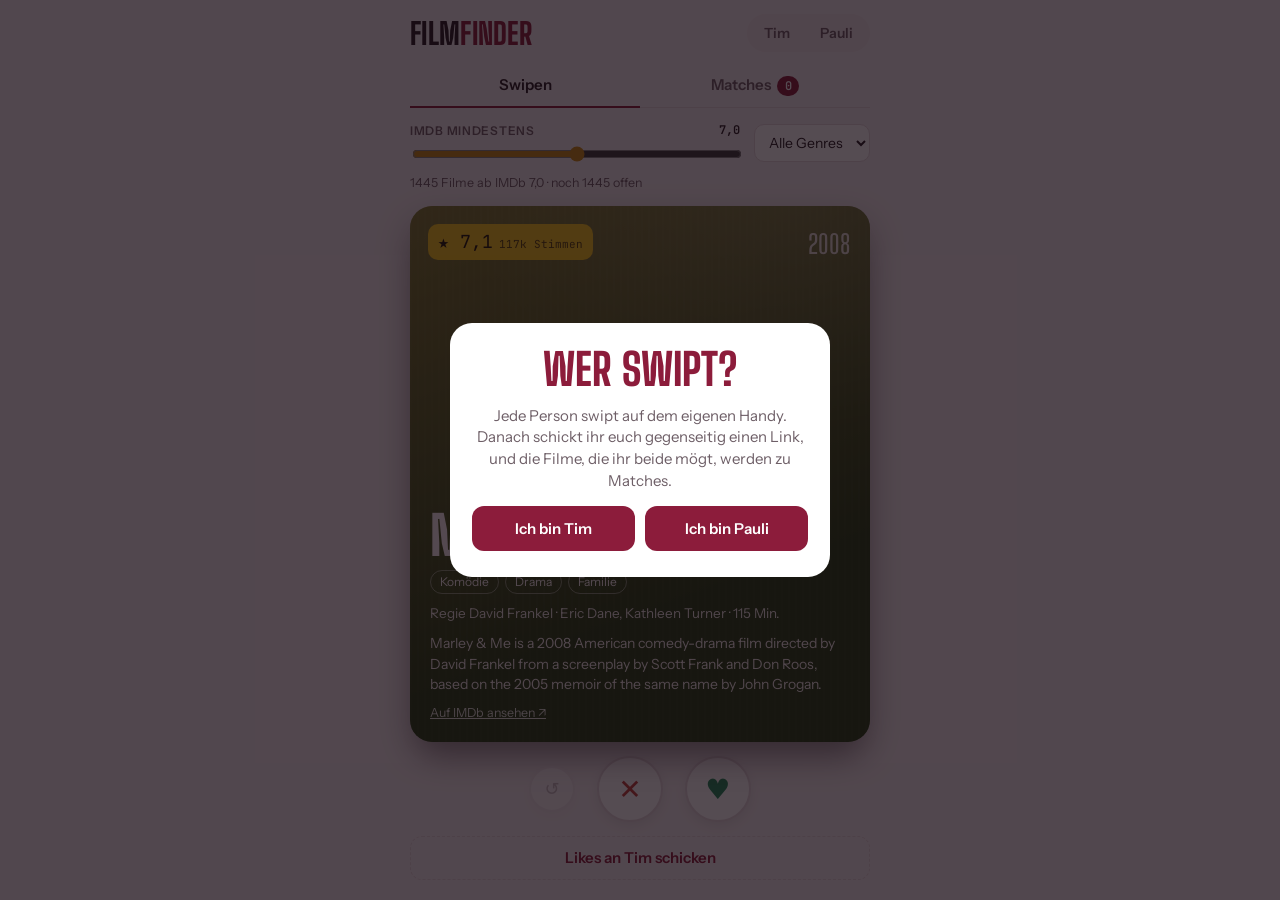
==== index.html @ 68af3832 "Filmfinder: Swipe-App mit IMDb-Filter und Match-Abgleich per Link Co-Authored-By: Claude Opus 5.5 (1" ====
<!doctype html>
<html lang="de">
<head>
<meta charset="utf-8">
<meta name="viewport" content="width=device-width, initial-scale=1, viewport-fit=cover">
<meta name="theme-color" content="#8c1c3b">
<title>Tim &amp; Paulis Filmfinder</title>
<link rel="preconnect" href="https://fonts.googleapis.com">
<link rel="preconnect" href="https://fonts.gstatic.com" crossorigin>
<link rel="stylesheet" href="https://fonts.googleapis.com/css2?family=Big+Shoulders+Display:wght@600;800&family=Instrument+Sans:wght@400;500;600&family=JetBrains+Mono:wght@500&display=swap">
<style>
/* Layout: one-column app shell, poster card stack centre stage, actions underneath, matches as a second view */
:root {
  --bg: #f3eef0;
  --surface: #ffffff;
  --ink: #241a20;
  --muted: #6e5f67;
  --line: #e2d7dc;
  --velvet: #8c1c3b;
  --gold: #c98a12;
  --like: #1f8a5b;
  --nope: #c2413a;
  --chip: #efe6ea;
  --display: "Big Shoulders Display", "Arial Narrow", Impact, sans-serif;
  --body: "Instrument Sans", system-ui, -apple-system, "Segoe UI", sans-serif;
  --mono: "JetBrains Mono", ui-monospace, Menlo, monospace;
}
@media (prefers-color-scheme: dark) {
  :root:not([data-theme="light"]) {
    --bg: #17111a; --surface: #221a25; --ink: #f2e9ee; --muted: #a8979f; --line: #3a2e3d;
    --velvet: #e0547a; --gold: #f2b94a; --like: #3fc58a; --nope: #f06a5f; --chip: #2e2431;
    color-scheme: dark;
  }
}
:root[data-theme="dark"] {
  --bg: #17111a; --surface: #221a25; --ink: #f2e9ee; --muted: #a8979f; --line: #3a2e3d;
  --velvet: #e0547a; --gold: #f2b94a; --like: #3fc58a; --nope: #f06a5f; --chip: #2e2431;
  color-scheme: dark;
}
html, body { height: 100%; }
body {
  background: var(--bg); color: var(--ink); font-family: var(--body); font-size: 15px; line-height: 1.45;
  padding-left: max(16px, env(safe-area-inset-left, 0px));
  padding-right: max(16px, env(safe-area-inset-right, 0px));
  overflow-x: hidden;
}
* { box-sizing: border-box; }
[hidden] { display: none !important; }
button { font: inherit; color: inherit; cursor: pointer; }
button:focus-visible, select:focus-visible, input:focus-visible, a:focus-visible { outline: 2px solid var(--velvet); outline-offset: 2px; }
.app { max-width: 460px; margin: 0 auto; min-height: 100%; display: flex; flex-direction: column; gap: 14px; padding-block: 14px 20px; }

header { display: flex; align-items: center; justify-content: space-between; gap: 12px; flex-wrap: wrap; }
.brand { font-family: var(--display); font-weight: 800; font-size: 30px; letter-spacing: .01em; line-height: 1; text-transform: uppercase; }
.brand span { color: var(--velvet); }
.who { display: flex; background: var(--chip); border-radius: 999px; padding: 3px; gap: 2px; }
.who button { border: 0; background: transparent; padding: 6px 14px; border-radius: 999px; font-weight: 600; font-size: 14px; color: var(--muted); }
.who button[aria-pressed="true"] { background: var(--surface); color: var(--ink); box-shadow: 0 1px 3px rgb(0 0 0 / .12); }

.tabs { display: grid; grid-template-columns: 1fr 1fr; border-bottom: 1px solid var(--line); }
.tabs button { border: 0; background: none; padding: 8px 0 10px; font-weight: 600; color: var(--muted); border-bottom: 2px solid transparent; margin-bottom: -1px; }
.tabs button[aria-selected="true"] { color: var(--ink); border-color: var(--velvet); }
.count { display: inline-block; min-width: 22px; padding: 0 6px; margin-left: 6px; border-radius: 999px; background: var(--velvet); color: #fff; font-size: 12px; font-family: var(--mono); line-height: 20px; }

.filters { display: grid; grid-template-columns: 1fr auto; gap: 10px 14px; align-items: center; }
.rating-ctl { display: flex; flex-direction: column; gap: 4px; min-width: 0; }
.rating-ctl label { display: flex; justify-content: space-between; font-size: 12px; text-transform: uppercase; letter-spacing: .06em; color: var(--muted); font-weight: 600; }
.rating-ctl output { font-family: var(--mono); color: var(--ink); text-transform: none; letter-spacing: 0; }
input[type="range"] { width: 100%; accent-color: var(--gold); }
select { background: var(--surface); border: 1px solid var(--line); border-radius: 10px; padding: 8px 10px; font: inherit; font-size: 14px; color: var(--ink); max-width: 150px; }
.pool { grid-column: 1 / -1; font-size: 12.5px; color: var(--muted); }

.stage { position: relative; flex: 1; min-height: 470px; }
.card {
  position: absolute; inset: 0; border-radius: 22px; overflow: hidden; color: #fbf4f7;
  display: flex; flex-direction: column; justify-content: flex-end; gap: 10px; padding: 22px 20px 20px;
  box-shadow: 0 14px 34px rgb(30 10 20 / .28); touch-action: none; user-select: none;
  transition: transform .32s cubic-bezier(.2,.8,.3,1), opacity .32s;
  background: var(--poster);
}
.card.back { transform: scale(.95) translateY(12px); filter: brightness(.8); }
.card.dragging { transition: none; }
.card .grain { position: absolute; inset: 0; pointer-events: none; opacity: .5;
  background: radial-gradient(120% 70% at 85% 0%, rgb(255 255 255 / .22), transparent 60%), repeating-linear-gradient(90deg, rgb(255 255 255 / .035) 0 2px, transparent 2px 7px); }
.card > * { position: relative; }
.rating { position: absolute; top: 18px; left: 18px; display: flex; align-items: baseline; gap: 6px; background: #f5c518; color: #1a1406; border-radius: 10px; padding: 5px 10px; font-family: var(--mono); font-size: 18px; }
.rating small { font-size: 11px; opacity: .75; }
.year { position: absolute; top: 20px; right: 20px; font-family: var(--display); font-size: 26px; font-weight: 600; opacity: .85; }
.card h2 { margin: 0; font-family: var(--display); font-weight: 800; font-size: clamp(38px, 11vw, 54px); line-height: .92; text-transform: uppercase; text-wrap: balance; overflow-wrap: anywhere; }
.meta { font-size: 13.5px; opacity: .92; }
.chips { display: flex; flex-wrap: wrap; gap: 6px; }
.chips span { border: 1px solid rgb(255 255 255 / .4); border-radius: 999px; padding: 2px 9px; font-size: 12px; }
.plot { font-size: 14px; line-height: 1.45; opacity: .95; max-height: 8.8em; overflow: auto; }
.plot em { opacity: .7; }
.imdb { font-size: 12.5px; color: #fff; opacity: .85; }
.partner { align-self: flex-start; background: rgb(255 255 255 / .16); border-radius: 999px; padding: 3px 10px; font-size: 12.5px; font-weight: 600; }
.stamp { position: absolute; top: 70px; padding: 4px 12px; border: 4px solid; border-radius: 10px; font-family: var(--display); font-weight: 800; font-size: 40px; letter-spacing: .04em; opacity: 0; text-transform: uppercase; }
.stamp.yes { left: 22px; color: #6ff0b2; transform: rotate(-14deg); }
.stamp.no { right: 22px; color: #ff8f86; transform: rotate(14deg); }

.empty { position: absolute; inset: 0; border: 2px dashed var(--line); border-radius: 22px; display: grid; place-content: center; text-align: center; gap: 8px; padding: 24px; color: var(--muted); }
.empty strong { font-family: var(--display); font-size: 30px; text-transform: uppercase; color: var(--ink); }

.actions { display: flex; justify-content: center; align-items: center; gap: 22px; }
.act { width: 66px; height: 66px; border-radius: 50%; border: 2px solid var(--line); background: var(--surface); display: grid; place-items: center; font-size: 28px; line-height: 1; box-shadow: 0 4px 12px rgb(0 0 0 / .08); transition: transform .12s; }
.act:active { transform: scale(.93); }
.act.no { color: var(--nope); }
.act.yes { color: var(--like); }
.act.undo { width: 46px; height: 46px; font-size: 18px; color: var(--muted); }
.act:disabled { opacity: .35; cursor: default; }
.hint { text-align: center; font-size: 12px; color: var(--muted); }

.matches { display: flex; flex-direction: column; gap: 10px; }
.match { display: grid; grid-template-columns: 54px 1fr; gap: 12px; align-items: center; background: var(--surface); border: 1px solid var(--line); border-radius: 14px; padding: 10px; }
.match .mini { width: 54px; height: 72px; border-radius: 8px; background: var(--poster); display: grid; place-items: end start; padding: 4px; color: #fff; font-family: var(--display); font-weight: 800; font-size: 13px; line-height: .95; text-transform: uppercase; overflow: hidden; }
.match div { min-width: 0; }
.match b { display: block; font-size: 15.5px; }
.match .sub { font-size: 13px; color: var(--muted); }
.match a { color: var(--velvet); font-size: 13px; font-weight: 600; }
.r { font-family: var(--mono); color: var(--gold); }
.note { font-size: 12.5px; color: var(--muted); background: var(--chip); border-radius: 12px; padding: 10px 12px; }
.linkbtn { border: 0; background: none; padding: 0; color: var(--velvet); font-weight: 600; text-decoration: underline; }

.overlay { position: fixed; inset: 0; background: rgb(20 8 16 / .72); display: grid; place-items: center; padding: 24px max(16px, env(safe-area-inset-right, 0px)) 24px max(16px, env(safe-area-inset-left, 0px)); z-index: 20; }
.sheet { background: var(--surface); color: var(--ink); border-radius: 22px; padding: 26px 22px; max-width: 380px; width: 100%; display: flex; flex-direction: column; gap: 14px; text-align: center; }
.sheet h3 { margin: 0; font-family: var(--display); font-weight: 800; font-size: 44px; line-height: .95; text-transform: uppercase; color: var(--velvet); }
.sheet p { margin: 0; color: var(--muted); }
.sheet .big { font-family: var(--display); font-weight: 800; font-size: 28px; text-transform: uppercase; color: var(--ink); line-height: 1; }
.pick { display: grid; grid-template-columns: 1fr 1fr; gap: 10px; }
.btn { border: 0; border-radius: 12px; padding: 12px 14px; font-weight: 600; background: var(--velvet); color: #fff; }
.btn.ghost { background: var(--chip); color: var(--ink); }
.toast { position: fixed; left: 50%; bottom: calc(18px + env(safe-area-inset-bottom, 0px)); transform: translateX(-50%); background: var(--ink); color: var(--bg); padding: 9px 14px; border-radius: 10px; font-size: 13.5px; z-index: 30; max-width: calc(100% - 32px); }
@media (prefers-reduced-motion: reduce) { .card { transition: none; } }

.view { display: flex; flex-direction: column; gap: 14px; flex: 1; }
.sendbar { border: 1px dashed var(--line); background: transparent; border-radius: 12px; padding: 10px; font-weight: 600; color: var(--velvet); }
.sync { background: var(--surface); border: 1px solid var(--line); border-radius: 16px; padding: 14px; display: flex; flex-direction: column; gap: 10px; }
.sync p { margin: 2px 0 0; font-size: 13.5px; color: var(--muted); }
.sync .small { font-size: 12.5px; margin: 0; }
textarea { width: 100%; font: 12px/1.4 var(--mono); background: var(--chip); color: var(--ink); border: 1px solid var(--line); border-radius: 10px; padding: 8px; resize: none; word-break: break-all; }
</style>
<style>body{margin:0} :root{padding-top:env(safe-area-inset-top,0px);padding-bottom:env(safe-area-inset-bottom,0px)}</style>
</head>
<body>
<div class="app">
  <header>
    <div class="brand">Film<span>finder</span></div>
    <div class="who" role="group" aria-label="Wer swipt auf diesem Handy?">
      <button id="who-Tim" aria-pressed="false">Tim</button>
      <button id="who-Pauli" aria-pressed="false">Pauli</button>
    </div>
  </header>

  <div class="tabs" role="tablist">
    <button id="tab-swipe" role="tab" aria-selected="true">Swipen</button>
    <button id="tab-matches" role="tab" aria-selected="false">Matches<span class="count" id="match-count">0</span></button>
  </div>

  <section id="view-swipe" class="view">
    <div class="filters">
      <div class="rating-ctl">
        <label for="min-rating">IMDb mindestens <output id="min-out">7,0</output></label>
        <input id="min-rating" type="range" min="5" max="9" step="0.5" value="7">
      </div>
      <select id="genre" aria-label="Genre"><option value="">Alle Genres</option></select>
      <div class="pool" id="pool"></div>
    </div>
    <div class="stage" id="stage"></div>
    <div class="actions">
      <button class="act undo" id="btn-undo" aria-label="Letzten Swipe zurücknehmen" title="Zurück">↺</button>
      <button class="act no" id="btn-no" aria-label="Nein">✕</button>
      <button class="act yes" id="btn-yes" aria-label="Ja, will ich sehen">♥</button>
    </div>
    <button class="sendbar" id="btn-send-top">Likes an <span class="o-name">Pauli</span> schicken</button>
  </section>

  <section id="view-matches" class="view" hidden>
    <div class="sync">
      <div class="sync-row">
        <div>
          <b>Abgleichen</b>
          <p id="sync-status">Noch nichts von Pauli bekommen.</p>
        </div>
      </div>
      <button class="btn" id="btn-send">Meine Likes an <span class="o-name">Pauli</span> schicken</button>
      <p class="small">Schick den Link per WhatsApp oder SMS. Wenn <span class="o-name">Pauli</span> ihn öffnet, erscheinen dort eure Matches. Danach schickt <span class="o-name">Pauli</span> dir den eigenen Link zurück.</p>
    </div>
    <div class="matches" id="match-list"></div>
  </section>
</div>

<div class="overlay" id="pick-overlay" hidden>
  <div class="sheet">
    <h3>Wer swipt?</h3>
    <p>Jede Person swipt auf dem eigenen Handy. Danach schickt ihr euch gegenseitig einen Link, und die Filme, die ihr beide mögt, werden zu Matches.</p>
    <div class="pick">
      <button class="btn" id="pick-Tim">Ich bin Tim</button>
      <button class="btn" id="pick-Pauli">Ich bin Pauli</button>
    </div>
  </div>
</div>

<div class="overlay" id="match-overlay" hidden>
  <div class="sheet">
    <h3 id="match-head">Match!</h3>
    <p id="match-lead">Ihr wollt beide sehen:</p>
    <div class="big" id="match-title"></div>
    <p id="match-sub"></p>
    <div class="pick">
      <button class="btn ghost" id="match-close">Weiter swipen</button>
      <button class="btn" id="match-show">Alle Matches</button>
    </div>
  </div>
</div>

<div class="overlay" id="share-overlay" hidden>
  <div class="sheet">
    <h3>Dein Link</h3>
    <p>Kopier den Link und schick ihn <span class="o-name">Pauli</span>.</p>
    <textarea id="share-text" rows="4" readonly></textarea>
    <div class="pick">
      <button class="btn ghost" id="share-close">Fertig</button>
      <button class="btn" id="share-copy">Kopieren</button>
    </div>
  </div>
</div>

<div class="toast" id="toast" hidden></div>

<script id="movie-data" type="application/json">[{"i":"tt0111161","t":"The Shawshank Redemption","y":1994,"r":9.3,"v":1689764,"g":["Krimi","Drama"],"d":"Frank Darabont","c":["Morgan Freeman","Jeffrey DeMunn"],"m":142,"p":"The Shawshank Redemption is a 1994 American drama film written and directed by Frank Darabont, based on the 1982 Stephen King novella Rita Hayworth and Shawshank Redemption."},{"i":"tt0468569","t":"The Dark Knight","y":2008,"r":9.0,"v":1676169,"g":["Action","Krimi","Drama","Thriller"],"d":"Christopher Nolan","c":["Christian Bale","Heath Ledger"],"m":152,"p":"When the menace known as the Joker wreaks havoc and chaos on the people of Gotham, the Dark Knight must come to terms with one of the greatest psychological tests of his ability to fight injustice."},{"i":"tt1375666","t":"Inception","y":2010,"r":8.8,"v":1468200,"g":["Action","Abenteuer","Sci-Fi","Thriller"],"d":"Christopher Nolan","c":["Leonardo DiCaprio","Tom Hardy"],"m":148,"p":"A thief, who steals corporate secrets through use of dream-sharing technology, is given the inverse task of planting an idea into the mind of a CEO."},{"i":"tt0137523","t":"Fight Club","y":1999,"r":8.8,"v":1347461,"g":["Drama"],"d":"David Fincher","c":["Brad Pitt","Meat Loaf"],"m":151,"p":"Fight Club is a 1999 American film directed by David Fincher and starring Brad Pitt, Edward Norton, and Helena Bonham Carter. It is based on the 1996 novel of the same name by Chuck Palahniuk."},{"i":"tt0110912","t":"Pulp Fiction","y":1994,"r":8.9,"v":1324680,"g":["Krimi","Drama"],"d":"Quentin Tarantino","c":["Bruce Willis","Eric Stoltz"],"m":178,"p":"Pulp Fiction is a 1994 American crime film written and directed by Quentin Tarantino, who conceived it with Roger Avary. Starring John Travolta, Samuel L."},{"i":"tt0109830","t":"Forrest Gump","y":1994,"r":8.8,"v":1251222,"g":["Komödie","Drama"],"d":"Robert Zemeckis","c":["Tom Hanks","Siobhan Fallon Hogan"],"m":142,"p":"Forrest Gump is a 1994 American epic comedy-drama film directed by Robert Zemeckis and written by Eric Roth. It is based on the 1986 novel of the same name by Winston Groom and stars Tom Hanks, Robin Wright, Gary Sinise, Mykelti Williamson and Sally Field."},{"i":"tt0120737","t":"The Lord of the Rings: The Fellowship of the Ring","y":2001,"r":8.8,"v":1238746,"g":["Action","Abenteuer","Drama","Fantasy"],"d":"Peter Jackson","c":["Christopher Lee","Orlando Bloom"],"m":171,"p":"The Lord of the Rings: The Fellowship of the Ring is a 2001 epic fantasy adventure film directed by Peter Jackson from a screenplay by Fran Walsh, Philippa Boyens, and Jackson, based on 1954's The Fellowship of the Ring, the first volume of the novel The Lord of the Rings by J."},{"i":"tt0133093","t":"The Matrix","y":1999,"r":8.7,"v":1217752,"g":["Action","Sci-Fi"],"d":"Lana Wachowski","c":["Keanu Reeves","Marcus Chong"],"m":136,"p":"The Matrix is a 1999 science fiction action film written and directed by the Wachowskis. It is the first installment in the Matrix film series, starring Keanu Reeves, Laurence Fishburne, Carrie-Anne Moss, Hugo Weaving, and Joe Pantoliano, and depicts a dystopian future in which humanity is unknowingly trapped inside the Matrix,…"},{"i":"tt0167260","t":"The Lord of the Rings: The Return of the King","y":2003,"r":8.9,"v":1215718,"g":["Action","Abenteuer","Drama","Fantasy"],"d":"Peter Jackson","c":["Orlando Bloom","Billy Boyd"],"m":192,"p":"The Lord of the Rings: The Return of the King is a 2003 epic fantasy adventure film directed by Peter Jackson from a screenplay by Fran Walsh, Philippa Boyens, and Jackson."},{"i":"tt0068646","t":"The Godfather","y":1972,"r":9.2,"v":1155770,"g":["Krimi","Drama"],"d":"Francis Ford Coppola","c":["Al Pacino","Marlon Brando"],"m":175,"p":"The Godfather is a 1972 American crime film directed by Francis Ford Coppola, who co-wrote the screenplay with Mario Puzo, based on Puzo's best-selling 1969 novel of the same title."},{"i":"tt1345836","t":"The Dark Knight Rises","y":2012,"r":8.5,"v":1144337,"g":["Action","Thriller"],"d":"Christopher Nolan","c":["Tom Hardy","Christian Bale"],"m":164,"p":"Eight years after the Joker's reign of anarchy, the Dark Knight, with the help of the enigmatic Selina, is forced from his imposed exile to save Gotham City, now on the edge of total annihilation, from the brutal guerrilla terrorist Bane."},{"i":"tt0167261","t":"The Lord of the Rings: The Two Towers","y":2002,"r":8.7,"v":1100446,"g":["Action","Abenteuer","Drama","Fantasy"],"d":"Peter Jackson","c":["Christopher Lee","Orlando Bloom"],"m":172,"p":"The Lord of the Rings: The Two Towers is a 2002 epic fantasy adventure film directed by Peter Jackson from a screenplay by Fran Walsh, Philippa Boyens, Stephen Sinclair, and Jackson, based on 1954's The Two Towers, the second volume of the novel The Lord of the Rings by J."},{"i":"tt0114369","t":"Se7en","y":1995,"r":8.6,"v":1023511,"g":["Krimi","Drama","Mystery","Thriller"],"d":"David Fincher","c":["Morgan Freeman","Brad Pitt"],"m":127,"p":""},{"i":"tt0848228","t":"The Avengers","y":2012,"r":8.1,"v":995415,"g":["Action","Abenteuer","Sci-Fi"],"d":"Joss Whedon","c":["Chris Hemsworth","Robert Downey Jr."],"m":173,"p":"Earth's mightiest heroes must come together and learn to fight as a team if they are to stop the mischievous Loki and his alien army from enslaving humanity."},{"i":"tt0172495","t":"Gladiator","y":2000,"r":8.5,"v":982637,"g":["Action","Drama","Romanze"],"d":"Ridley Scott","c":["Djimon Hounsou","Connie Nielsen"],"m":171,"p":"Gladiator is a 2000 epic historical drama film directed by Ridley Scott and written by David Franzoni, John Logan, and William Nicholson. The film was co-produced and released by DreamWorks Pictures and Universal Pictures."},{"i":"tt0372784","t":"Batman Begins","y":2005,"r":8.3,"v":980946,"g":["Action","Abenteuer"],"d":"Christopher Nolan","c":["Christian Bale","Liam Neeson"],"m":128,"p":"Batman Begins is a 2005 superhero film directed by Christopher Nolan and written by Nolan and David S. Goyer."},{"i":"tt1853728","t":"Django Unchained","y":2012,"r":8.5,"v":955174,"g":["Drama","Western"],"d":"Quentin Tarantino","c":["Leonardo DiCaprio","Christoph Waltz"],"m":165,"p":"With the help of a German bounty hunter , a freed slave sets out to rescue his wife from a brutal Mississippi plantation owner."},{"i":"tt0816692","t":"Interstellar","y":2014,"r":8.6,"v":928227,"g":["Abenteuer","Drama","Sci-Fi"],"d":"Christopher Nolan","c":["Matthew McConaughey","Anne Hathaway"],"m":169,"p":"A team of explorers travel through a wormhole in space in an attempt to ensure humanity's survival."},{"i":"tt0076759","t":"Star Wars: Episode IV - A New Hope","y":1977,"r":8.7,"v":911097,"g":["Action","Abenteuer","Fantasy","Sci-Fi"],"d":"George Lucas","c":["Harrison Ford","Peter Cushing"],"m":125,"p":""},{"i":"tt0102926","t":"The Silence of the Lambs","y":1991,"r":8.6,"v":887467,"g":["Krimi","Drama","Horror","Thriller"],"d":"Jonathan Demme","c":["Anthony Hopkins","Scott Glenn"],"m":138,"p":"The Silence of the Lambs is a 1991 American psychological horror film directed by Jonathan Demme and written by Ted Tally, adapted from Thomas Harris's 1988 novel."},{"i":"tt0499549","t":"Avatar","y":2009,"r":7.9,"v":886204,"g":["Action","Abenteuer","Fantasy","Sci-Fi"],"d":"James Cameron","c":["CCH Pounder","Joel David Moore"],"m":178,"p":"A paraplegic marine dispatched to the moon Pandora on a unique mission becomes torn between following his orders and protecting the world he feels is his home."},{"i":"tt0361748","t":"Inglourious Basterds","y":2009,"r":8.3,"v":885175,"g":["Abenteuer","Drama","Krieg"],"d":"Quentin Tarantino","c":["Michael Fassbender","Brad Pitt"],"m":153,"p":"In Nazi-occupied France during World War II, a plan to assassinate Nazi leaders by a group of Jewish U.S. soldiers coincides with a theatre owner's vengeful plans for the same."},{"i":"tt0120815","t":"Saving Private Ryan","y":1998,"r":8.6,"v":881236,"g":["Action","Drama","Krieg"],"d":"Steven Spielberg","c":["Tom Hanks","Vin Diesel"],"m":169,"p":"Saving Private Ryan is a 1998 American epic war film directed by Steven Spielberg and written by Robert Rodat. Set in 1944 in France during World War II, it follows a group of soldiers, led by Captain John Miller, on their mission to extricate Private James Ryan from the war after his three brothers are killed in battle."},{"i":"tt0407887","t":"The Departed","y":2006,"r":8.5,"v":873649,"g":["Krimi","Drama","Thriller"],"d":"Martin Scorsese","c":["Leonardo DiCaprio","Matt Damon"],"m":151,"p":"An undercover cop and a mole in the police attempt to identify each other while infiltrating an Irish gang in South Boston."},{"i":"tt0108052","t":"Schindler's List","y":1993,"r":8.9,"v":865020,"g":["Biografie","Drama","Historie"],"d":"Steven Spielberg","c":["Liam Neeson","Embeth Davidtz"],"m":185,"p":"Schindler's List is a 1993 American epic historical drama film directed and produced by Steven Spielberg and written by Steven Zaillian. It is based on the 1982 novel Schindler's Ark by Australian novelist Thomas Keneally."},{"i":"tt0209144","t":"Memento","y":2000,"r":8.5,"v":845580,"g":["Mystery","Thriller"],"d":"Christopher Nolan","c":["Callum Rennie","Thomas Lennon"],"m":113,"p":"Memento is a 2000 American neo-noir psychological thriller film written and directed by Christopher Nolan, based on the short story \"Memento Mori\" by his brother Jonathan Nolan, which was later published in 2001."},{"i":"tt0482571","t":"The Prestige","y":2006,"r":8.5,"v":844052,"g":["Drama","Mystery","Sci-Fi","Thriller"],"d":"Christopher Nolan","c":["Christian Bale","Hugh Jackman"],"m":130,"p":"Two stage magicians engage in competitive one-upmanship in an attempt to create the ultimate stage illusion."},{"i":"tt0080684","t":"Star Wars: Episode V - The Empire Strikes Back","y":1980,"r":8.8,"v":837759,"g":["Action","Abenteuer","Fantasy","Sci-Fi"],"d":"Irvin Kershner","c":["Harrison Ford","Kenny Baker"],"m":127,"p":""},{"i":"tt0169547","t":"American Beauty","y":1999,"r":8.4,"v":822500,"g":["Drama"],"d":"Sam Mendes","c":["Kevin Spacey","Peter Gallagher"],"m":122,"p":"American Beauty is a 1999 American black comedy-drama film written by Alan Ball and directed by Sam Mendes in his directorial debut. Kevin Spacey stars as Lester Burnham, an advertising executive who has a midlife crisis when he becomes infatuated with his teenage daughter's best friend, played by Mena Suvari."},{"i":"tt0325980","t":"Pirates of the Caribbean: The Curse of the Black Pearl","y":2003,"r":8.1,"v":809474,"g":["Action","Abenteuer","Fantasy"],"d":"Gore Verbinski","c":["Johnny Depp","Orlando Bloom"],"m":143,"p":"Pirates of the Caribbean: The Curse of the Black Pearl is a 2003 American supernatural swashbuckler film directed by Gore Verbinski and the first film in the Pirates of the Caribbean film series."},{"i":"tt0120338","t":"Titanic","y":1997,"r":7.7,"v":793059,"g":["Drama","Romanze"],"d":"James Cameron","c":["Leonardo DiCaprio","Kate Winslet"],"m":194,"p":"Titanic is a 1997 American epic romance and disaster film directed, written, produced, and co-edited by James Cameron. Incorporating both historical and fictionalized aspects, it is based on accounts of the sinking of the RMS Titanic and stars Kate Winslet and Leonardo DiCaprio as members of different social classes who fall in…"},{"i":"tt0434409","t":"V for Vendetta","y":2005,"r":8.2,"v":791783,"g":["Action","Drama","Thriller"],"d":"James McTeigue","c":["Natalie Portman","Eddie Marsan"],"m":132,"p":"V for Vendetta is a 2005 dystopian political action film directed by James McTeigue from a screenplay by the Wachowskis. It is based on the 1988 DC Vertigo Comics limited series of the same title by Alan Moore, David Lloyd, and Tony Weare."},{"i":"tt0071562","t":"The Godfather: Part II","y":1974,"r":9.0,"v":790926,"g":["Krimi","Drama"],"d":"Francis Ford Coppola","c":["Robert De Niro","Al Pacino"],"m":220,"p":"The Godfather Part II is a 1974 American epic crime film produced and directed by Francis Ford Coppola. The film is partially based on the 1969 novel The Godfather by Mario Puzo, who co-wrote the screenplay with Coppola, and it is both a sequel and a prequel to the 1972 film The Godfather, presenting parallel dramas: one picks…"},{"i":"tt1130884","t":"Shutter Island","y":2010,"r":8.1,"v":786092,"g":["Mystery","Thriller"],"d":"Martin Scorsese","c":["Leonardo DiCaprio","Joseph Sikora"],"m":138,"p":"In 1954, a U.S. marshal investigates the disappearance of a murderess who escaped from a hospital for the criminally insane."},{"i":"tt0120689","t":"The Green Mile","y":1999,"r":8.5,"v":782610,"g":["Krimi","Drama","Fantasy","Mystery"],"d":"Frank Darabont","c":["Tom Hanks","Jeffrey DeMunn"],"m":189,"p":"The Green Mile is a 1999 American fantasy drama film written and directed by Frank Darabont and based on Stephen King's 1996 novel of the same name."},{"i":"tt0120586","t":"American History X","y":1998,"r":8.6,"v":782437,"g":["Krimi","Drama"],"d":"Tony Kaye","c":["Ethan Suplee","Beverly D'Angelo"],"m":101,"p":"American History X is a 1998 American crime drama film directed by Tony Kaye and written by David McKenna. The film stars Edward Norton and Edward Furlong as two brothers from Los Angeles who are involved in the white power skinhead and neo-Nazi movements."},{"i":"tt0993846","t":"The Wolf of Wall Street","y":2013,"r":8.2,"v":780588,"g":["Biografie","Komödie","Krimi","Drama"],"d":"Martin Scorsese","c":["Leonardo DiCaprio","Matthew McConaughey"],"m":240,"p":"Based on the true story of Jordan Belfort, from his rise to a wealthy stock-broker living the high life to his fall involving crime, corruption and the federal government."},{"i":"tt0103064","t":"Terminator 2: Judgment Day","y":1991,"r":8.5,"v":744891,"g":["Action","Sci-Fi"],"d":"James Cameron","c":["Joe Morton","Jenette Goldstein"],"m":153,"p":"Terminator 2: Judgment Day is a 1991 American science-fiction action film directed by James Cameron, who co-wrote the script with William Wisher."},{"i":"tt0114814","t":"The Usual Suspects","y":1995,"r":8.6,"v":740918,"g":["Krimi","Drama","Mystery","Thriller"],"d":"Bryan Singer","c":["Kevin Spacey","Chazz Palminteri"],"m":106,"p":"The Usual Suspects is a 1995 neo-noir mystery film directed by Bryan Singer and written by Christopher McQuarrie. It stars Stephen Baldwin, Gabriel Byrne, Benicio del Toro, Kevin Pollak, Chazz Palminteri, Pete Postlethwaite, and Kevin Spacey."},{"i":"tt0112573","t":"Braveheart","y":1995,"r":8.4,"v":736638,"g":["Biografie","Drama","Historie","Krieg"],"d":"Mel Gibson","c":["Mhairi Calvey","Patrick McGoohan"],"m":178,"p":"Braveheart is a 1995 American epic historical drama film directed by, produced by, and starring Mel Gibson. Gibson portrays Sir William Wallace, a late-13th century Scottish warrior who led the Scots in the First War of Scottish Independence against King Edward I of England."},{"i":"tt0266697","t":"Kill Bill: Vol. 1","y":2003,"r":8.1,"v":735784,"g":["Action"],"d":"Quentin Tarantino","c":["David Carradine","Vivica A. Fox"],"m":111,"p":""},{"i":"tt0088763","t":"Back to the Future","y":1985,"r":8.5,"v":732212,"g":["Abenteuer","Komödie","Sci-Fi"],"d":"Robert Zemeckis","c":["Lea Thompson","Thomas F. Wilson"],"m":116,"p":"Back to the Future is a 1985 American science fiction film directed by Robert Zemeckis and written by Zemeckis, and Bob Gale. It stars Michael J."},{"i":"tt0099685","t":"Goodfellas","y":1990,"r":8.7,"v":728685,"g":["Biografie","Krimi","Drama"],"d":"Martin Scorsese","c":["Robert De Niro","Mike Starr"],"m":146,"p":"Goodfellas is a 1990 American biographical crime film directed by Martin Scorsese, written by Nicholas Pileggi and Scorsese, and produced by Irwin Winkler."},{"i":"tt0910970","t":"WALL·E","y":2008,"r":8.4,"v":718837,"g":["Abenteuer","Animation","Familie","Sci-Fi"],"d":"Andrew Stanton","c":["John Ratzenberger","Fred Willard"],"m":98,"p":"In the distant future, a small waste-collecting robot inadvertently embarks on a space journey that will ultimately decide the fate of mankind."},{"i":"tt0167404","t":"The Sixth Sense","y":1999,"r":8.1,"v":704766,"g":["Drama","Mystery","Thriller"],"d":"M. Night Shyamalan","c":["Bruce Willis","Haley Joel Osment"],"m":107,"p":"The Sixth Sense is a 1999 American psychological thriller film written and directed by M. Night Shyamalan."},{"i":"tt1392170","t":"The Hunger Games","y":2012,"r":7.3,"v":701607,"g":["Abenteuer","Drama","Sci-Fi","Thriller"],"d":"Gary Ross","c":["Jennifer Lawrence","Josh Hutcherson"],"m":142,"p":"Katniss Everdeen voluntarily takes her younger sister's place in the Hunger Games: a televised competition in which two teenagers from each of the twelve Districts of Panem are chosen at random to fight to the death."},{"i":"tt0371746","t":"Iron Man","y":2008,"r":7.9,"v":696338,"g":["Action","Abenteuer","Sci-Fi"],"d":"Jon Favreau","c":["Robert Downey Jr.","Jeff Bridges"],"m":126,"p":"After being held captive in an Afghan cave, billionaire engineer Tony Stark creates a unique weaponized suit of armor to fight evil."},{"i":"tt0266543","t":"Finding Nemo","y":2003,"r":8.2,"v":692482,"g":["Abenteuer","Animation","Komödie","Familie"],"d":"Andrew Stanton","c":["Alexander Gould","Stephen Root"],"m":100,"p":"Finding Nemo is a 2003 American computer-animated comedy-drama adventure film produced by Pixar Animation Studios for Walt Disney Pictures. Directed by Andrew Stanton with co-direction by Lee Unkrich, the screenplay was written by Stanton, Bob Peterson, and David Reynolds from a story by Stanton."},{"i":"tt2015381","t":"Guardians of the Galaxy","y":2014,"r":8.1,"v":682155,"g":["Action","Abenteuer","Sci-Fi"],"d":"James Gunn","c":["Bradley Cooper","Vin Diesel"],"m":121,"p":"A group of intergalactic criminals are forced to work together to stop a fanatical warrior from taking control of the universe."},{"i":"tt0086190","t":"Star Wars: Episode VI - Return of the Jedi","y":1983,"r":8.4,"v":681857,"g":["Action","Abenteuer","Fantasy","Sci-Fi"],"d":"Richard Marquand","c":["Harrison Ford","Ian McDiarmid"],"m":134,"p":""},{"i":"tt0073486","t":"One Flew Over the Cuckoo's Nest","y":1975,"r":8.7,"v":680041,"g":["Drama"],"d":"Milos Forman","c":["Scatman Crothers","Michael Berryman"],"m":133,"p":"One Flew Over the Cuckoo's Nest is a 1975 American psychological drama film directed by Miloš Forman, based on the 1962 novel of the same name by Ken Kesey."},{"i":"tt0120382","t":"The Truman Show","y":1998,"r":8.1,"v":667983,"g":["Komödie","Drama","Sci-Fi"],"d":"Peter Weir","c":["Natascha McElhone","Noah Emmerich"],"m":103,"p":"The Truman Show is a 1998 American satirical science fiction psychological comedy-drama film directed by Peter Weir, produced by Scott Rudin, Andrew Niccol, Edward S."},{"i":"tt0338013","t":"Eternal Sunshine of the Spotless Mind","y":2004,"r":8.3,"v":666937,"g":["Drama","Fantasy","Romanze","Sci-Fi"],"d":"Michel Gondry","c":["Kate Winslet","Kirsten Dunst"],"m":108,"p":"Eternal Sunshine of the Spotless Mind is a 2004 American science fiction romantic drama film written by Charlie Kaufman, directed by Michel Gondry, and starring Jim Carrey and Kate Winslet."},{"i":"tt1049413","t":"Up","y":2009,"r":8.3,"v":665575,"g":["Abenteuer","Animation","Komödie","Familie"],"d":"Pete Docter","c":["John Ratzenberger","Delroy Lindo"],"m":96,"p":"Seventy-eight year old Carl Fredricksen travels to Paradise Falls in his home equipped with balloons, inadvertently taking a young stowaway."},{"i":"tt0105236","t":"Reservoir Dogs","y":1992,"r":8.4,"v":664719,"g":["Krimi","Drama","Thriller"],"d":"Quentin Tarantino","c":["Quentin Tarantino","Steve Buscemi"],"m":99,"p":"Reservoir Dogs is a 1992 American neo-noir crime film written and directed by Quentin Tarantino in his feature-length debut. It stars Harvey Keitel, Tim Roth, Chris Penn, Steve Buscemi, Lawrence Tierney, Michael Madsen, Tarantino, and Edward Bunker as diamond thieves whose heist of a jewelry store goes terribly wrong."},{"i":"tt0082971","t":"Raiders of the Lost Ark","y":1981,"r":8.5,"v":661017,"g":["Action","Abenteuer"],"d":"Steven Spielberg","c":["Harrison Ford","Karen Allen"],"m":115,"p":"Raiders of the Lost Ark is a 1981 American action-adventure film directed by Steven Spielberg and written by Lawrence Kasdan, based on a story by George Lucas and Philip Kaufman."},{"i":"tt0401792","t":"Sin City","y":2005,"r":8.1,"v":656640,"g":["Krimi","Thriller"],"d":"Frank Miller","c":["Rosario Dawson","Powers Boothe"],"m":147,"p":"Sin City is a 2005 American neo-noir crime anthology film produced and directed by Robert Rodriguez and Frank Miller. It is based on Miller's graphic novel of the same name."},{"i":"tt0110357","t":"The Lion King","y":1994,"r":8.5,"v":644348,"g":["Abenteuer","Animation","Drama","Familie","Musical"],"d":"Roger Allers","c":["Matthew Broderick","Nathan Lane"],"m":73,"p":"The Lion King is a 1994 American animated musical drama film produced by Walt Disney Feature Animation and released by Walt Disney Pictures."},{"i":"tt1010048","t":"Slumdog Millionaire","y":2008,"r":8.0,"v":641997,"g":["Drama","Romanze"],"d":"Danny Boyle","c":["Anil Kapoor","Saurabh Shukla"],"m":120,"p":"A Mumbai teen reflects on his upbringing in the slums when he is accused of cheating on the Indian Version of \"Who Wants to be a Millionaire?\""},{"i":"tt0903624","t":"The Hobbit: An Unexpected Journey","y":2012,"r":7.9,"v":637246,"g":["Abenteuer","Fantasy"],"d":"Peter Jackson","c":["Aidan Turner","Adam Brown"],"m":182,"p":"A reluctant hobbit, Bilbo Baggins, sets out to the Lonely Mountain with a spirited group of dwarves to reclaim their mountain home - and the gold within it - from the dragon Smaug."},{"i":"tt0114709","t":"Toy Story","y":1995,"r":8.3,"v":623757,"g":["Abenteuer","Animation","Komödie","Familie","Fantasy"],"d":"John Lasseter","c":["Tom Hanks","John Ratzenberger"],"m":74,"p":"Toy Story is a 1995 American computer-animated comedy film directed by John Lasseter, produced by Pixar Animation Studios and released by Walt Disney Pictures."},{"i":"tt0107290","t":"Jurassic Park","y":1993,"r":8.1,"v":613473,"g":["Abenteuer","Sci-Fi","Thriller"],"d":"Steven Spielberg","c":["Wayne Knight","Ariana Richards"],"m":127,"p":"Jurassic Park is a 1993 American science fiction action film directed by Steven Spielberg, produced by Kathleen Kennedy and Gerald R. Molen, and starring Sam Neill, Laura Dern, Jeff Goldblum, and Richard Attenborough."},{"i":"tt0477348","t":"No Country for Old Men","y":2007,"r":8.1,"v":612060,"g":["Krimi","Drama","Thriller"],"d":"Ethan Coen","c":["Kelly Macdonald","Stephen Root"],"m":122,"p":"Violence and mayhem ensue after a hunter stumbles upon a drug deal gone wrong and more than two million dollars in cash near the Rio Grande."},{"i":"tt0268978","t":"A Beautiful Mind","y":2001,"r":8.2,"v":610568,"g":["Biografie","Drama"],"d":"Ron Howard","c":["Adam Goldberg","Austin Pendleton"],"m":135,"p":"A Beautiful Mind is a 2001 American biographical drama film directed by Ron Howard. Written by Akiva Goldsman, its screenplay was inspired by Sylvia Nasar's 1998 biography of the mathematician John Nash, a Nobel Laureate in Economics."},{"i":"tt0081505","t":"The Shining","y":1980,"r":8.4,"v":610333,"g":["Drama","Horror"],"d":"Stanley Kubrick","c":["Scatman Crothers","Shelley Duvall"],"m":146,"p":"The Shining is a 1980 psychological horror film produced and directed by Stanley Kubrick and co-written with novelist Diane Johnson. The film is based on Stephen King's 1977 novel of the same name and stars Jack Nicholson, Shelley Duvall, Scatman Crothers, and Danny Lloyd."},{"i":"tt0416449","t":"300","y":2006,"r":7.7,"v":607235,"g":["Action","Drama","Fantasy","Krieg"],"d":"Zack Snyder","c":["Gerard Butler","Michael Fassbender"],"m":117,"p":"King Leonidas of Sparta and a force of 300 men fight the Persians at Thermopylae in 480 B.C."},{"i":"tt0119217","t":"Good Will Hunting","y":1997,"r":8.3,"v":604904,"g":["Drama"],"d":"Gus Van Sant","c":["Robin Williams","Matt Damon"],"m":126,"p":"Good Will Hunting is a 1997 American psychological drama film directed by Gus Van Sant, and written by Ben Affleck and Matt Damon. It stars Robin Williams, Damon, Affleck, Stellan Skarsgård and Minnie Driver."},{"i":"tt0208092","t":"Snatch","y":2000,"r":8.3,"v":600996,"g":["Komödie","Krimi"],"d":"Guy Ritchie","c":["Jason Statham","Brad Pitt"],"m":104,"p":"Snatch is a 2000 British-American crime comedy film written and directed by Guy Ritchie, featuring an ensemble cast. Set in the London criminal underworld, the film contains two intertwined plots: one dealing with the search for a stolen diamond, the other with a small-time boxing promoter who finds himself under the thumb of a…"},{"i":"tt0088247","t":"The Terminator","y":1984,"r":8.1,"v":600266,"g":["Action","Sci-Fi"],"d":"James Cameron","c":["Michael Biehn","Brian Thompson"],"m":107,"p":"The Terminator is a 1984 American science fiction action film directed by James Cameron. It stars Arnold Schwarzenegger as the Terminator, a cyborg assassin sent back in time from 2029 to 1984 to kill Sarah Connor, whose unborn son will one day save mankind from extinction by Skynet, a hostile artificial intelligence in a…"},{"i":"tt0095016","t":"Die Hard","y":1988,"r":8.2,"v":592582,"g":["Action","Thriller"],"d":"John McTiernan","c":["Alan Rickman","Bruce Willis"],"m":131,"p":"Die Hard is a 1988 American action film directed by John McTiernan and written by Jeb Stuart and Steven E. de Souza, based on the 1979 novel Nothing Lasts Forever by Roderick Thorp."},{"i":"tt0198781","t":"Monsters, Inc.","y":2001,"r":8.1,"v":585659,"g":["Abenteuer","Animation","Komödie","Familie","Fantasy"],"d":"Pete Docter","c":["Steve Buscemi","John Ratzenberger"],"m":92,"p":"Monsters, Inc. is a 2001 American computer-animated comedy film produced by Pixar Animation Studios for Walt Disney Pictures. Featuring the voices of John Goodman, Billy Crystal, Steve Buscemi, James Coburn, Mary Gibbs and Jennifer Tilly, the film was directed by Pete Docter from a screenplay by Andrew Stanton and Daniel Gerson."},{"i":"tt1119646","t":"The Hangover","y":2009,"r":7.8,"v":583341,"g":["Komödie"],"d":"Todd Phillips","c":["Bradley Cooper","Rob Riggle"],"m":108,"p":"Three buddies wake up from a bachelor party in Las Vegas, with no memory of the previous night and the bachelor missing. They make their way around the city in order to find their friend before his wedding."},{"i":"tt1454468","t":"Gravity","y":2013,"r":7.8,"v":582917,"g":["Abenteuer","Drama","Sci-Fi","Thriller"],"d":"Alfonso Cuarón","c":["Phaldut Sharma","Basher Savage"],"m":91,"p":"Two astronauts work together to survive after an accident which leaves them alone in space."},{"i":"tt0246578","t":"Donnie Darko","y":2001,"r":8.1,"v":580999,"g":["Drama","Sci-Fi","Thriller"],"d":"Richard Kelly","c":["Jake Gyllenhaal","Mary McDonnell"],"m":133,"p":"Donnie Darko is a 2001 American science fiction psychological thriller film written and directed by Richard Kelly and produced by Flower Films."},{"i":"tt0180093","t":"Requiem for a Dream","y":2000,"r":8.4,"v":573541,"g":["Drama"],"d":"Darren Aronofsky","c":["Ellen Burstyn","Mark Margolis"],"m":102,"p":"Requiem for a Dream is a 2000 American psychological drama film directed by Darren Aronofsky and starring Ellen Burstyn, Jared Leto, Jennifer Connelly, Christopher McDonald, and Marlon Wayans."},{"i":"tt2267998","t":"Gone Girl","y":2014,"r":8.1,"v":569841,"g":["Krimi","Drama","Mystery","Thriller"],"d":"David Fincher","c":["Patrick Fugit","Sela Ward"],"m":149,"p":"With his wife's disappearance having become the focus of an intense media circus, a man sees the spotlight turned on him when it's suspected that he may not be innocent."},{"i":"tt0078748","t":"Alien","y":1979,"r":8.5,"v":563827,"g":["Horror","Sci-Fi"],"d":"Ridley Scott","c":["Tom Skerritt","Yaphet Kotto"],"m":116,"p":"Alien is a 1979 science fiction horror film directed by Ridley Scott and written by Dan O'Bannon. Based on a story by O'Bannon and Ronald Shusett, it follows the crew of the commercial space tug Nostromo, who, after coming across a mysterious derelict spaceship on an uncharted planetoid, find themselves up against an aggressive…"},{"i":"tt1205489","t":"Gran Torino","y":2008,"r":8.2,"v":561773,"g":["Drama"],"d":"Clint Eastwood","c":["Clint Eastwood","Dreama Walker"],"m":116,"p":"Disgruntled Korean War veteran Walt Kowalski sets out to reform his neighbor, a Hmong teenager who tried to steal Kowalski's prized possession: a 1972 Gran Torino."},{"i":"tt1300854","t":"Iron Man 3","y":2013,"r":7.2,"v":557489,"g":["Action","Abenteuer","Sci-Fi"],"d":"Shane Black","c":["Robert Downey Jr.","Jon Favreau"],"m":195,"p":"Iron Man 3 is a 2013 American superhero film based on the Marvel Comics character Iron Man, produced by Marvel Studios and distributed by Walt Disney Studios Motion Pictures."},{"i":"tt1392190","t":"Mad Max: Fury Road","y":2015,"r":8.1,"v":552503,"g":["Action","Abenteuer","Sci-Fi","Thriller"],"d":"George Miller","c":["Tom Hardy","Charlize Theron"],"m":120,"p":"A woman rebels against a tyrannical ruler in postapocalyptic Australia in search for her home-land with the help of a group of female prisoners, a psychotic worshipper, and a drifter named Max."},{"i":"tt0947798","t":"Black Swan","y":2010,"r":8.0,"v":551363,"g":["Drama","Thriller"],"d":"Darren Aronofsky","c":["Natalie Portman","Mila Kunis"],"m":108,"p":"A committed dancer wins the lead role in a production of Tchaikovsky's \"Swan Lake\" only to find herself struggling to maintain her sanity."},{"i":"tt0770828","t":"Man of Steel","y":2013,"r":7.2,"v":548573,"g":["Action","Abenteuer","Fantasy","Sci-Fi"],"d":"Zack Snyder","c":["Henry Cavill","Christopher Meloni"],"m":143,"p":"Clark Kent, one of the last of an extinguished race disguised as an unremarkable human, is forced to reveal his identity when Earth is invaded by an army of survivors who threaten to bring the planet to the brink of destruction."},{"i":"tt0435761","t":"Toy Story 3","y":2010,"r":8.3,"v":544884,"g":["Abenteuer","Animation","Komödie","Familie","Fantasy"],"d":"Lee Unkrich","c":["Tom Hanks","John Ratzenberger"],"m":103,"p":"The toys are mistakenly delivered to a day-care center instead of the attic right before Andy leaves for college, and it's up to Woody to convince the other toys that they weren't abandoned and to return home."},{"i":"tt0145487","t":"Spider-Man","y":2002,"r":7.3,"v":544665,"g":["Action","Abenteuer","Fantasy","Romanze"],"d":"Sam Raimi","c":["J.K. Simmons","James Franco"],"m":121,"p":"Spider-Man is a 2002 American superhero film based on the Marvel Comics superhero of the same name. Directed by Sam Raimi from a screenplay by David Koepp, it is the first installment in Raimi's Spider-Man trilogy, and stars Tobey Maguire as the titular character, alongside Willem Dafoe, Kirsten Dunst, James Franco, Cliff…"},{"i":"tt0086250","t":"Scarface","y":1983,"r":8.3,"v":537442,"g":["Krimi","Drama"],"d":"Brian De Palma","c":["Al Pacino","F. Murray Abraham"],"m":142,"p":"Scarface is a 1983 American crime drama film directed by Brian De Palma and written by Oliver Stone. Loosely based on the 1929 novel of the same name and serving as a loose remake of the 1932 film, it tells the story of Cuban refugee Tony Montana, who arrives penniless in Miami during the Mariel boatlift and becomes a powerful…"},{"i":"tt0118715","t":"The Big Lebowski","y":1998,"r":8.2,"v":537419,"g":["Komödie","Krimi"],"d":"Joel Coen","c":["Philip Seymour Hoffman","Jeff Bridges"],"m":117,"p":"The Big Lebowski is a 1998 crime comedy film written, produced, and directed by Joel and Ethan Coen. It stars Jeff Bridges as Jeffrey \"The Dude\" Lebowski, a Los Angeles slacker and avid bowler."},{"i":"tt0800369","t":"Thor","y":2011,"r":7.0,"v":536314,"g":["Action","Abenteuer","Fantasy"],"d":"Kenneth Branagh","c":["Chris Hemsworth","Natalie Portman"],"m":115,"p":"The powerful but arrogant god Thor is cast out of Asgard to live amongst humans in Midgard (Earth), where he soon becomes one of their finest defenders."},{"i":"tt0120915","t":"Star Wars: Episode I - The Phantom Menace","y":1999,"r":6.5,"v":534658,"g":["Action","Abenteuer","Fantasy","Sci-Fi"],"d":"George Lucas","c":["Natalie Portman","Liam Neeson"],"m":136,"p":"Star Wars: Episode I – The Phantom Menace is a 1999 American epic space opera film written and directed by George Lucas. It stars Liam Neeson, Ewan McGregor, Natalie Portman, Jake Lloyd, Ahmed Best, Ian McDiarmid, Anthony Daniels, Kenny Baker, Pernilla August, and Frank Oz."},{"i":"tt0211915","t":"Amélie","y":2001,"r":8.4,"v":534262,"g":["Komödie","Romanze"],"d":"Jean-Pierre Jeunet","c":["Mathieu Kassovitz","Jamel Debbouze"],"m":122,"p":""},{"i":"tt1045658","t":"Silver Linings Playbook","y":2012,"r":7.8,"v":533607,"g":["Komödie","Drama","Romanze"],"d":"David O. Russell","c":["Jennifer Lawrence","Robert De Niro"],"m":122,"p":"After a stint in a mental institution, former teacher Pat Solitano moves back in with his parents and tries to reconcile with his ex-wife. Things get more challenging when Pat meets Tiffany, a mysterious girl with problems of her own."},{"i":"tt0317248","t":"City of God","y":2002,"r":8.7,"v":533200,"g":["Krimi","Drama"],"d":"Fernando Meirelles","c":["Alice Braga","Seu Jorge"],"m":135,"p":""},{"i":"tt1136608","t":"District 9","y":2009,"r":8.0,"v":531737,"g":["Action","Sci-Fi","Thriller"],"d":"Neill Blomkamp","c":["Sharlto Copley","Jed Brophy"],"m":112,"p":"An extraterrestrial race forced to live in slum-like conditions on Earth suddenly finds a kindred spirit in a government agent who is exposed to their biotechnology."},{"i":"tt0480249","t":"I Am Legend","y":2007,"r":7.2,"v":530870,"g":["Drama","Horror","Sci-Fi"],"d":"Francis Lawrence","c":["Will Smith","Alice Braga"],"m":104,"p":"Years after a plague kills most of humanity and transforms the rest into monsters, the sole survivor in New York City struggles valiantly to find a cure."},{"i":"tt0264464","t":"Catch Me If You Can","y":2002,"r":8.0,"v":525801,"g":["Biografie","Krimi","Drama"],"d":"Steven Spielberg","c":["Leonardo DiCaprio","Tom Hanks"],"m":141,"p":"Catch Me If You Can is a 2002 American biographical crime comedy-drama film directed and produced by Steven Spielberg and starring Leonardo DiCaprio and Tom Hanks with Christopher Walken, Martin Sheen, Nathalie Baye, Amy Adams and James Brolin in supporting roles."},{"i":"tt1228705","t":"Iron Man 2","y":2010,"r":7.0,"v":522371,"g":["Action","Abenteuer","Sci-Fi"],"d":"Jon Favreau","c":["Robert Downey Jr.","Scarlett Johansson"],"m":124,"p":"With the world now aware of his identity as Iron Man, Tony Stark must contend with both his declining health and a vengeful mad man with ties to his father's legacy."},{"i":"tt0383574","t":"Pirates of the Caribbean: Dead Man's Chest","y":2006,"r":7.3,"v":522040,"g":["Action","Abenteuer","Fantasy"],"d":"Gore Verbinski","c":["Johnny Depp","Orlando Bloom"],"m":151,"p":"Jack Sparrow races to recover the heart of Davy Jones to avoid enslaving his soul to Jones' service, as other friends and foes seek the heart for their own agenda as well."},{"i":"tt1074638","t":"Skyfall","y":2012,"r":7.8,"v":522030,"g":["Action","Abenteuer","Thriller"],"d":"Sam Mendes","c":["Albert Finney","Helen McCrory"],"m":143,"p":"Bond's loyalty to M is tested when her past comes back to haunt her. Whilst MI6 comes under attack, 007 must track down and destroy the threat, no matter how personal the cost."},{"i":"tt0121766","t":"Star Wars: Episode III - Revenge of the Sith","y":2005,"r":7.6,"v":520104,"g":["Action","Abenteuer","Fantasy","Sci-Fi"],"d":"George Lucas","c":["Natalie Portman","Christopher Lee"],"m":140,"p":"Star Wars: Episode III – Revenge of the Sith is a 2005 American epic space opera film written and directed by George Lucas. It stars Ewan McGregor, Natalie Portman, Hayden Christensen, Ian McDiarmid, Samuel L."},{"i":"tt1270798","t":"X-Men: First Class","y":2011,"r":7.8,"v":518537,"g":["Action","Abenteuer","Sci-Fi"],"d":"Matthew Vaughn","c":["Jennifer Lawrence","Michael Fassbender"],"m":132,"p":"X-Men: First Class is a 2011 superhero film based on the X-Men characters appearing in Marvel Comics. It is the fourth mainline installment in the X-Men film series and the fifth installment overall."},{"i":"tt0097576","t":"Indiana Jones and the Last Crusade","y":1989,"r":8.3,"v":515306,"g":["Action","Abenteuer","Fantasy"],"d":"Steven Spielberg","c":["Harrison Ford","Julian Glover"],"m":127,"p":"Indiana Jones and the Last Crusade is a 1989 American action-adventure film directed by Steven Spielberg from a story co-written by executive producer George Lucas."},{"i":"tt1877832","t":"X-Men: Days of Future Past","y":2014,"r":8.0,"v":514125,"g":["Action","Abenteuer","Fantasy","Sci-Fi","Thriller"],"d":"Bryan Singer","c":["Jennifer Lawrence","Peter Dinklage"],"m":149,"p":"The X-Men send Wolverine to the past in a desperate effort to change history and prevent an event that results in doom for both humans and mutants."},{"i":"tt0418279","t":"Transformers","y":2007,"r":7.1,"v":513158,"g":["Action","Abenteuer","Sci-Fi"],"d":"Michael Bay","c":["Zack Ward","Michael O'Neill"],"m":144,"p":"An ancient struggle between two Cybertronian races, the heroic Autobots and the evil Decepticons, comes to Earth, with a clue to the ultimate power held by a teenager."},{"i":"tt0378194","t":"Kill Bill: Vol. 2","y":2004,"r":8.0,"v":512749,"g":["Action","Krimi","Drama","Thriller"],"d":"Quentin Tarantino","c":["Vivica A. Fox","Michael Parks"],"m":137,"p":""},{"i":"tt0458339","t":"Captain America: The First Avenger","y":2011,"r":6.9,"v":508818,"g":["Action","Abenteuer","Sci-Fi"],"d":"Joe Johnston","c":["Chris Evans","Dominic Cooper"],"m":124,"p":"Steve Rogers, a rejected military soldier transforms into Captain America after taking a dose of a \"Super-Soldier serum\". But being Captain America comes at a price as he attempts to take down a war monger and a terrorist organization."},{"i":"tt0075314","t":"Taxi Driver","y":1976,"r":8.3,"v":507063,"g":["Krimi","Drama"],"d":"Martin Scorsese","c":["Robert De Niro","Albert Brooks"],"m":110,"p":"Taxi Driver is a 1976 American neo-noir psychological drama thriller film directed by Martin Scorsese, written by Paul Schrader, and starring Robert De Niro, Jodie Foster, Cybill Shepherd, Harvey Keitel, Peter Boyle, Leonard Harris, and Albert Brooks."},{"i":"tt0796366","t":"Star Trek","y":2009,"r":8.0,"v":504419,"g":["Action","Abenteuer","Sci-Fi"],"d":"J.J. Abrams","c":["Chris Hemsworth","Leonard Nimoy"],"m":127,"p":"The brash James T. Kirk tries to live up to his father's legacy with Mr. Spock keeping him in check as a vengeful Romulan from the future creates black holes to destroy the Federation one planet at a time."},{"i":"tt1504320","t":"The King's Speech","y":2010,"r":8.0,"v":503631,"g":["Biografie","Drama","Historie","Romanze"],"d":"Tom Hooper","c":["Colin Firth","Jennifer Ehle"],"m":118,"p":"The story of King George VI of the United Kingdom of Great Britain and Northern Ireland, his impromptu ascension to the throne and the speech therapist who helped the unsure monarch become worthy of it."},{"i":"tt0060196","t":"The Good, the Bad and the Ugly","y":1966,"r":8.9,"v":503509,"g":["Western"],"d":"Sergio Leone","c":["Clint Eastwood","Luigi Pistilli"],"m":142,"p":"The Good, the Bad and the Ugly is a 1966 Italian epic spaghetti Western film directed by Sergio Leone and starring Clint Eastwood as \"the Good\", Lee Van Cleef as \"the Bad\", and Eli Wallach as \"the Ugly\"."},{"i":"tt1951264","t":"The Hunger Games: Catching Fire","y":2013,"r":7.6,"v":498397,"g":["Abenteuer","Sci-Fi","Thriller"],"d":"Francis Lawrence","c":["Jennifer Lawrence","Josh Hutcherson"],"m":146,"p":"Katniss Everdeen and Peeta Mellark become targets of the Capitol after their victory in the 74th Hunger Games sparks a rebellion in the Districts of Panem."},{"i":"tt0253474","t":"The Pianist","y":2002,"r":8.5,"v":497946,"g":["Biografie","Drama","Krieg"],"d":"Roman Polanski","c":["Emilia Fox","Frank Finlay"],"m":150,"p":""},{"i":"tt1843866","t":"Captain America: The Winter Soldier","y":2014,"r":7.8,"v":496749,"g":["Action","Abenteuer","Sci-Fi"],"d":"Anthony Russo","c":["Scarlett Johansson","Chris Evans"],"m":136,"p":"As Steve Rogers struggles to embrace his role in the modern world, he teams up with a fellow Avenger and S.H.I.E.L.D agent, Black Widow, to battle a new threat from history: an assassin known as the Winter Soldier."},{"i":"tt0440963","t":"The Bourne Ultimatum","y":2007,"r":8.1,"v":491077,"g":["Action","Mystery","Thriller"],"d":"Paul Greengrass","c":["Matt Damon","Edgar Ramírez"],"m":115,"p":"Jason Bourne dodges a ruthless CIA official and his agents from a new assassination program while searching for the origins of his life as a trained killer."},{"i":"tt0090605","t":"Aliens","y":1986,"r":8.4,"v":488537,"g":["Action","Abenteuer","Sci-Fi"],"d":"James Cameron","c":["Michael Biehn","Carrie Henn"],"m":154,"p":"Aliens is a 1986 science fiction action film written and directed by James Cameron. It is the sequel to the 1979 science fiction horror film Alien, and the second film in the Alien franchise."},{"i":"tt0892769","t":"How to Train Your Dragon","y":2010,"r":8.2,"v":485430,"g":["Abenteuer","Animation","Familie","Fantasy"],"d":"Dean DeBlois","c":["Gerard Butler","America Ferrera"],"m":98,"p":"A hapless young Viking who aspires to hunt dragons becomes the unlikely friend of a young dragon himself, and learns there may be more to the creatures than he assumed."},{"i":"tt0936501","t":"Taken","y":2008,"r":7.9,"v":483756,"g":["Action","Thriller"],"d":"Pierre Morel","c":["Liam Neeson","Holly Valance"],"m":93,"p":"A retired CIA agent travels across Europe and relies on his old skills to save his estranged daughter, who has been kidnapped while on a trip to Paris."},{"i":"tt1170358","t":"The Hobbit: The Desolation of Smaug","y":2013,"r":7.9,"v":483540,"g":["Abenteuer","Fantasy"],"d":"Peter Jackson","c":["Aidan Turner","Adam Brown"],"m":186,"p":"The dwarves, along with Bilbo Baggins and Gandalf the Grey, continue their quest to reclaim Erebor, their homeland, from Smaug. Bilbo Baggins is in possession of a mysterious and magical ring."},{"i":"tt0405159","t":"Million Dollar Baby","y":2004,"r":8.1,"v":482064,"g":["Drama","Sport"],"d":"Clint Eastwood","c":["Clint Eastwood","Morgan Freeman"],"m":132,"p":"Million Dollar Baby is a 2004 American sports drama film directed, co-produced, scored by and starring Clint Eastwood from a screenplay written by Paul Haggis, based on stories from the 2000 collection Rope Burns: Stories from the Corner by F.X."},{"i":"tt1285016","t":"The Social Network","y":2010,"r":7.7,"v":479453,"g":["Biografie","Drama"],"d":"David Fincher","c":["Andrew Garfield","Dustin Fitzsimons"],"m":120,"p":"Harvard student Mark Zuckerberg creates the social networking site that would become known as Facebook, but is later sued by two brothers who claimed he stole their idea, and the co-founder who was later squeezed out of the business."},{"i":"tt0317705","t":"The Incredibles","y":2004,"r":8.0,"v":479166,"g":["Action","Abenteuer","Animation","Familie"],"d":"Brad Bird","c":["Holly Hunter","Craig T. Nelson"],"m":115,"p":"The Incredibles is a 2004 American computer-animated superhero film produced by Pixar Animation Studios and released by Walt Disney Pictures."},{"i":"tt1431045","t":"Deadpool","y":2016,"r":8.1,"v":479047,"g":["Action","Abenteuer","Komödie","Romanze","Sci-Fi"],"d":"Tim Miller","c":["Ryan Reynolds","Ed Skrein"],"m":108,"p":"A fast-talking mercenary with a morbid sense of humor is subjected to a rogue experiment that leaves him with accelerated healing powers and a quest for revenge."},{"i":"tt0988045","t":"Sherlock Holmes","y":2009,"r":7.6,"v":477300,"g":["Action","Abenteuer","Krimi","Mystery","Thriller"],"d":"Guy Ritchie","c":["Robert Downey Jr.","Eddie Marsan"],"m":128,"p":"Detective Sherlock Holmes and his stalwart partner Watson engage in a battle of wits and brawn with a nemesis whose plot is a threat to all of England."},{"i":"tt2278388","t":"The Grand Budapest Hotel","y":2014,"r":8.1,"v":475518,"g":["Abenteuer","Komödie","Krimi","Drama"],"d":"Wes Anderson","c":["Bill Murray","Tom Wilkinson"],"m":99,"p":"The adventures of Gustave H, a legendary concierge at a famous hotel from the fictional Republic of Zubrowka between the first and second World Wars, and Zero Moustafa, the lobby boy who becomes his most trusted friend."},{"i":"tt0382932","t":"Ratatouille","y":2007,"r":8.0,"v":473887,"g":["Animation","Komödie","Familie","Fantasy"],"d":"Brad Bird","c":["Janeane Garofalo","John Ratzenberger"],"m":111,"p":"A rat who can cook makes an unusual alliance with a young kitchen worker at a famous restaurant."},{"i":"tt3659388","t":"The Martian","y":2015,"r":8.1,"v":472488,"g":["Abenteuer","Drama","Sci-Fi"],"d":"Ridley Scott","c":["Matt Damon","Donald Glover"],"m":151,"p":"An astronaut becomes stranded on Mars after his team assume him dead, and must rely on his ingenuity to find a way to signal to Earth that he is alive."},{"i":"tt1637725","t":"Ted","y":2012,"r":7.0,"v":471644,"g":["Komödie","Fantasy"],"d":"Seth MacFarlane","c":["Mila Kunis","Seth MacFarlane"],"m":112,"p":"John Bennett, a man whose childhood wish of bringing his teddy bear to life came true, now must decide between keeping the relationship with the bear or his girlfriend, Lori."},{"i":"tt0449088","t":"Pirates of the Caribbean: At World's End","y":2007,"r":7.1,"v":471220,"g":["Action","Abenteuer","Fantasy"],"d":"Gore Verbinski","c":["Johnny Depp","Orlando Bloom"],"m":169,"p":"Captain Barbossa, Will Turner and Elizabeth Swann must sail off the edge of the map, navigate treachery and betrayal, find Jack Sparrow, and make their final alliances for one last decisive battle."},{"i":"tt0381061","t":"Casino Royale","y":2006,"r":8.0,"v":470483,"g":["Action","Abenteuer","Thriller"],"d":"Martin Campbell","c":["Eva Green","Tobias Menzies"],"m":144,"p":"Armed with a licence to kill, Secret Agent James Bond sets out on his first mission as 007 and must defeat a weapons dealer in a high stakes game of poker at Casino Royale, but things are not what they seem."},{"i":"tt0117951","t":"Trainspotting","y":1996,"r":8.2,"v":469561,"g":["Drama"],"d":"Danny Boyle","c":["Kelly Macdonald","Shirley Henderson"],"m":94,"p":""},{"i":"tt2084970","t":"The Imitation Game","y":2014,"r":8.1,"v":467613,"g":["Biografie","Drama","Thriller","Krieg"],"d":"Morten Tyldum","c":["Benedict Cumberbatch","Rory Kinnear"],"m":114,"p":"During World War II, mathematician Alan Turing tries to crack the enigma code with help from fellow mathematicians."},{"i":"tt0457430","t":"Pan's Labyrinth","y":2006,"r":8.2,"v":467234,"g":["Drama","Fantasy","Krieg"],"d":"Guillermo del Toro","c":["Ivana Baquero","Maribel Verdú"],"m":112,"p":"In the falangist Spain of 1944, the bookish young stepdaughter of a sadistic army officer escapes into an eerie but captivating fantasy world."},{"i":"tt0126029","t":"Shrek","y":2001,"r":7.9,"v":467113,"g":["Abenteuer","Animation","Komödie","Familie","Fantasy"],"d":"Andrew Adamson","c":["Kathleen Freeman","Chris Miller"],"m":90,"p":"Shrek is a 2001 American computer-animated fantasy comedy film loosely based on the 1990 children's picture book of the same name by William Steig."},{"i":"tt0816711","t":"World War Z","y":2013,"r":7.0,"v":465019,"g":["Action","Abenteuer","Horror","Sci-Fi","Thriller"],"d":"Marc Forster","c":["Peter Capaldi","Brad Pitt"],"m":123,"p":"Former United Nations employee Gerry Lane traverses the world in a race against time to stop the Zombie pandemic that is toppling armies and governments, and threatening to destroy humanity itself."},{"i":"tt0121765","t":"Star Wars: Episode II - Attack of the Clones","y":2002,"r":6.7,"v":464310,"g":["Action","Abenteuer","Fantasy","Sci-Fi"],"d":"George Lucas","c":["Natalie Portman","Christopher Lee"],"m":142,"p":"Star Wars: Episode II – Attack of the Clones is a 2002 American epic space opera film directed by George Lucas and written by Lucas and Jonathan Hales."},{"i":"tt2395427","t":"Avengers: Age of Ultron","y":2015,"r":7.5,"v":462669,"g":["Action","Abenteuer","Sci-Fi"],"d":"Joss Whedon","c":["Chris Hemsworth","Robert Downey Jr."],"m":141,"p":"When Tony Stark and Bruce Banner try to jump-start a dormant peacekeeping program called Ultron, things go horribly wrong and it's up to Earth's mightiest heroes to stop the villainous Ultron from enacting his terrible plan."},{"i":"tt0083658","t":"Blade Runner","y":1982,"r":8.2,"v":461609,"g":["Sci-Fi","Thriller"],"d":"Ridley Scott","c":["Harrison Ford","Sean Young"],"m":117,"p":"Blade Runner is a 1982 science fiction film directed by Ridley Scott, and written by Hampton Fancher and David Peoples. Starring Harrison Ford, Rutger Hauer, Sean Young, and Edward James Olmos, it is an adaptation of Philip K."},{"i":"tt0421715","t":"The Curious Case of Benjamin Button","y":2008,"r":7.8,"v":459346,"g":["Drama","Fantasy","Romanze"],"d":"David Fincher","c":["Brad Pitt","Jason Flemyng"],"m":166,"p":"Tells the story of Benjamin Button, a man who starts aging backwards with bizarre consequences."},{"i":"tt1446714","t":"Prometheus","y":2012,"r":7.0,"v":456260,"g":["Abenteuer","Mystery","Sci-Fi"],"d":"Ridley Scott","c":["Michael Fassbender","Charlize Theron"],"m":124,"p":"Following clues to the origin of mankind, a team finds a structure on a distant moon, but they soon realize they are not alone."},{"i":"tt0120903","t":"X-Men","y":2000,"r":7.4,"v":452928,"g":["Action","Abenteuer","Sci-Fi"],"d":"Bryan Singer","c":["Hugh Jackman","Tyler Mane"],"m":104,"p":"X-Men is a 2000 American superhero film directed by Bryan Singer from a screenplay by David Hayter and a story by Singer and Tom DeSanto, based on the Marvel Comics superhero team of the same name created by Stan Lee and Jack Kirby."},{"i":"tt1024648","t":"Argo","y":2012,"r":7.7,"v":452465,"g":["Biografie","Drama","Historie","Thriller"],"d":"Ben Affleck","c":["Clea DuVall","Scoot McNairy"],"m":130,"p":"Acting under the cover of a Hollywood producer scouting a location for a science fiction film, a CIA agent launches a dangerous operation to rescue six Americans in Tehran during the U.S. hostage crisis in Iran in 1980."},{"i":"tt0948470","t":"The Amazing Spider-Man","y":2012,"r":7.0,"v":451803,"g":["Action","Abenteuer","Fantasy"],"d":"Marc Webb","c":["Emma Stone","Andrew Garfield"],"m":153,"p":"After Peter Parker is bitten by a genetically altered spider, he gains newfound, spider-like powers and ventures out to solve the mystery of his parent's mysterious death."},{"i":"tt0078788","t":"Apocalypse Now","y":1979,"r":8.5,"v":450676,"g":["Drama","Krieg"],"d":"Francis Ford Coppola","c":["Harrison Ford","Marlon Brando"],"m":289,"p":"Apocalypse Now is a 1979 American epic war film produced and directed by Francis Ford Coppola. The screenplay, co-written by Coppola, John Milius and Michael Herr, is loosely based on the 1899 novella Heart of Darkness by Joseph Conrad, with the setting changed from late 19th-century Congo to the Vietnam War."},{"i":"tt1670345","t":"Now You See Me","y":2013,"r":7.3,"v":447979,"g":["Krimi","Mystery","Thriller"],"d":"Louis Leterrier","c":["Morgan Freeman","Common"],"m":125,"p":"An FBI agent and an Interpol detective track a team of illusionists who pull off bank heists during their performances and reward their audiences with the money."},{"i":"tt0050083","t":"12 Angry Men","y":1957,"r":8.9,"v":447785,"g":["Krimi","Drama"],"d":"Sidney Lumet","c":["Jack Warden","Lee J. Cobb"],"m":96,"p":"12 Angry Men is a 1957 American courtroom drama film directed by Sidney Lumet, adapted from a 1954 teleplay of the same name by Reginald Rose."},{"i":"tt0241527","t":"Harry Potter and the Sorcerer's Stone","y":2001,"r":7.5,"v":444683,"g":["Abenteuer","Familie","Fantasy"],"d":"Chris Columbus","c":["Daniel Radcliffe","Fiona Shaw"],"m":159,"p":"Harry Potter and the Philosopher's Stone is a 2001 fantasy film directed by Chris Columbus and produced by David Heyman, from a screenplay by Steve Kloves, based on the 1997 novel of the same name by J."},{"i":"tt0454876","t":"Life of Pi","y":2012,"r":8.0,"v":440084,"g":["Abenteuer","Drama","Fantasy"],"d":"Ang Lee","c":["Suraj Sharma","Rafe Spall"],"m":127,"p":"A young man who survives a disaster at sea is hurtled into an epic journey of adventure and discovery. While cast away, he forms an unexpected connection with another survivor: a fearsome Bengal tiger."},{"i":"tt2024544","t":"12 Years a Slave","y":2013,"r":8.1,"v":439176,"g":["Biografie","Drama","Historie"],"d":"Steve McQueen","c":["Quvenzhané Wallis","Scoot McNairy"],"m":134,"p":"In the antebellum United States, Solomon Northup, a free black man from upstate New York, is abducted and sold into slavery."},{"i":"tt0107048","t":"Groundhog Day","y":1993,"r":8.1,"v":437418,"g":["Komödie","Fantasy","Romanze"],"d":"Harold Ramis","c":["Bill Murray","Chris Elliott"],"m":101,"p":"Groundhog Day is a 1993 American fantasy comedy film directed by Harold Ramis from a screenplay by him and Danny Rubin. Starring Bill Murray, Andie MacDowell, and Chris Elliott, it tells the story of Phil Connors (Murray), a cynical television weatherman covering the annual Groundhog Day event in Punxsutawney, Pennsylvania, who…"},{"i":"tt1250777","t":"Kick-Ass","y":2010,"r":7.7,"v":435864,"g":["Action","Komödie"],"d":"Matthew Vaughn","c":["Elizabeth McGovern","Deborah Twiss"],"m":117,"p":"Dave Lizewski is an unnoticed high school student and comic book fan who one day decides to become a superhero, even though he has no powers, training or meaningful reason to do so."},{"i":"tt1631867","t":"Edge of Tomorrow","y":2014,"r":7.9,"v":431620,"g":["Action","Abenteuer","Sci-Fi"],"d":"Doug Liman","c":["Tom Cruise","Lara Pulver"],"m":113,"p":"A soldier fighting aliens gets to relive the same day over and over again, the day restarting every time he dies."},{"i":"tt0780504","t":"Drive","y":2011,"r":7.8,"v":431578,"g":["Krimi","Drama"],"d":"Nicolas Winding Refn","c":["Ryan Gosling","Albert Brooks"],"m":100,"p":"A mysterious Hollywood stuntman and mechanic moonlights as a getaway driver and finds himself in trouble when he helps out his neighbor."},{"i":"tt0116629","t":"Independence Day","y":1996,"r":6.9,"v":430055,"g":["Action","Abenteuer","Sci-Fi"],"d":"Roland Emmerich","c":["Will Smith","Adam Baldwin"],"m":154,"p":"Independence Day is a 1996 American science fiction film directed by Roland Emmerich and written by Emmerich and Dean Devlin. It stars an ensemble cast that consists of Will Smith, Bill Pullman, Jeff Goldblum, Mary McDonnell, Judd Hirsch, Margaret Colin, Randy Quaid, Robert Loggia, James Rebhorn, and Harvey Fierstein."},{"i":"tt1276104","t":"Looper","y":2012,"r":7.4,"v":428916,"g":["Action","Krimi","Drama","Sci-Fi","Thriller"],"d":"Rian Johnson","c":["Joseph Gordon-Levitt","Bruce Willis"],"m":119,"p":"In 2074, when the mob wants to get rid of someone, the target is sent into the past, where a hired gun awaits - someone like Joe - who one day learns the mob wants to 'close the loop' by sending back Joe's future self for assassination."},{"i":"tt0062622","t":"2001: A Space Odyssey","y":1968,"r":8.3,"v":427357,"g":["Abenteuer","Mystery","Sci-Fi"],"d":"Stanley Kubrick","c":["Keir Dullea","Gary Lockwood"],"m":161,"p":"2001: A Space Odyssey is a 1968 epic science fiction film produced and directed by Stanley Kubrick. The screenplay was written by Kubrick and science fiction author Arthur C."},{"i":"tt0758758","t":"Into the Wild","y":2007,"r":8.2,"v":426359,"g":["Abenteuer","Biografie","Drama"],"d":"Sean Penn","c":["Kristen Stewart","William Hurt"],"m":148,"p":"After graduating from Emory University, top student and athlete Christopher McCandless abandons his possessions, gives his entire $24,000 savings account to charity and hitchhikes to Alaska to live in the wilderness. Along the way, Christopher encounters a series of characters that shape his life."},{"i":"tt0829482","t":"Superbad","y":2007,"r":7.6,"v":422606,"g":["Komödie"],"d":"Greg Mottola","c":["Emma Stone","Joe Lo Truglio"],"m":119,"p":"Two co-dependent high school seniors are forced to deal with separation anxiety after their plan to stage a booze-soaked party goes awry."},{"i":"tt0054215","t":"Psycho","y":1960,"r":8.5,"v":422432,"g":["Horror","Mystery","Thriller"],"d":"Alfred Hitchcock","c":["Janet Leigh","Vera Miles"],"m":108,"p":"Psycho is a 1960 American psychological horror thriller film produced and directed by Alfred Hitchcock. The screenplay, written by Joseph Stefano, was based on the 1959 novel of the same name by Robert Bloch."},{"i":"tt0234215","t":"The Matrix Reloaded","y":2003,"r":7.2,"v":421818,"g":["Action","Sci-Fi"],"d":"Lana Wachowski","c":["Steve Bastoni","Daniel Bernhardt"],"m":138,"p":"The Matrix Reloaded is a 2003 American science-fiction action film written and directed by the Wachowskis. It is a sequel to The Matrix (1999) and the second installment in the Matrix film series."},{"i":"tt2294629","t":"Frozen","y":2013,"r":7.6,"v":421658,"g":["Abenteuer","Animation","Komödie","Familie","Fantasy","Musical"],"d":"Chris Buck","c":["Josh Gad","Maurice LaMarche"],"m":102,"p":"When the newly crowned Queen Elsa accidentally uses her power to turn things into ice to curse her home in infinite winter, her sister, Anna, teams up with a mountain man, his playful reindeer, and a snowman to change the weather condition."},{"i":"tt0369610","t":"Jurassic World","y":2015,"r":7.0,"v":418214,"g":["Action","Abenteuer","Sci-Fi","Thriller"],"d":"Colin Trevorrow","c":["Bryce Dallas Howard","Judy Greer"],"m":124,"p":"A new theme park, built on the original site of Jurassic Park, creates a genetically modified hybrid dinosaur, which escapes containment and goes on a killing spree."},{"i":"tt0245429","t":"Spirited Away","y":2001,"r":8.6,"v":417971,"g":["Abenteuer","Animation","Familie","Fantasy"],"d":"Hayao Miyazaki","c":["Bunta Sugawara","Ryûnosuke Kamiki"],"m":125,"p":""},{"i":"tt0120735","t":"Lock, Stock and Two Smoking Barrels","y":1998,"r":8.2,"v":414976,"g":["Komödie","Krimi"],"d":"Guy Ritchie","c":["Jason Statham","Jason Flemyng"],"m":120,"p":""},{"i":"tt0467406","t":"Juno","y":2007,"r":7.5,"v":414335,"g":["Komödie","Drama","Romanze"],"d":"Jason Reitman","c":["J.K. Simmons","Jennifer Garner"],"m":96,"p":"Faced with an unplanned pregnancy, an offbeat young woman makes an unusual decision regarding her unborn child."},{"i":"tt0119488","t":"L.A. Confidential","y":1997,"r":8.3,"v":414219,"g":["Krimi","Drama","Mystery","Thriller"],"d":"Curtis Hanson","c":["Kevin Spacey","Matt McCoy"],"m":138,"p":"L.A. Confidential is a 1997 American neo-noir crime film directed, produced, and co-written by Curtis Hanson."},{"i":"tt1981115","t":"Thor: The Dark World","y":2013,"r":7.1,"v":414070,"g":["Action","Abenteuer","Fantasy"],"d":"Alan Taylor","c":["Chris Hemsworth","Natalie Portman"],"m":112,"p":"When Dr. Jane Foster gets cursed with a powerful entity known as the Aether, Thor is heralded of the cosmic event known as the Convergence and the genocidal Dark Elves."},{"i":"tt0073195","t":"Jaws","y":1975,"r":8.0,"v":412454,"g":["Abenteuer","Drama","Thriller"],"d":"Steven Spielberg","c":["Roy Scheider","Robert Shaw"],"m":130,"p":"Jaws is a 1975 American thriller film directed by Steven Spielberg, based on the 1974 novel by Peter Benchley. It stars Roy Scheider as police chief Martin Brody, who, with the help of a marine biologist and a professional shark hunter, hunts a man-eating great white shark that attacks beachgoers at a summer resort town."},{"i":"tt0316654","t":"Spider-Man 2","y":2004,"r":7.3,"v":411164,"g":["Action","Abenteuer","Fantasy","Romanze"],"d":"Sam Raimi","c":["J.K. Simmons","James Franco"],"m":135,"p":"Spider-Man 2 is a 2004 American superhero film directed by Sam Raimi and written by Alvin Sargent from a story by Alfred Gough, Miles Millar and Michael Chabon."},{"i":"tt1232829","t":"21 Jump Street","y":2012,"r":7.2,"v":408302,"g":["Action","Komödie","Krimi"],"d":"Phil Lord","c":["Channing Tatum","Dax Flame"],"m":109,"p":"A pair of underachieving cops are sent back to a local high school to blend in and bring down a synthetic drug ring."},{"i":"tt0258463","t":"The Bourne Identity","y":2002,"r":7.9,"v":407601,"g":["Action","Mystery","Thriller"],"d":"Doug Liman","c":["Matt Damon","Josh Hamilton"],"m":119,"p":"The Bourne Identity is a 2002 action-thriller film based on Robert Ludlum's 1980 novel. It was directed and co-produced by Doug Liman and written by Tony Gilroy and William Blake Herron."},{"i":"tt1663202","t":"The Revenant","y":2015,"r":8.1,"v":406020,"g":["Abenteuer","Drama","Thriller","Western"],"d":"Alejandro G. Iñárritu","c":["Leonardo DiCaprio","Tom Hardy"],"m":156,"p":"A frontiersman on a fur trading expedition in the 1820s fights for survival after being mauled by a bear and left for dead by members of his own hunting team."},{"i":"tt0290334","t":"X-Men 2","y":2003,"r":7.5,"v":405973,"g":["Action","Abenteuer","Fantasy","Sci-Fi","Thriller"],"d":"Bryan Singer","c":["Hugh Jackman","Bruce Davison"],"m":134,"p":""},{"i":"tt1318514","t":"Rise of the Planet of the Apes","y":2011,"r":7.6,"v":403836,"g":["Action","Drama","Sci-Fi","Thriller"],"d":"Rupert Wyatt","c":["James Franco","David Oyelowo"],"m":105,"p":"A substance, designed to help the brain repair itself, gives rise to a super-intelligent chimp who leads an ape uprising."},{"i":"tt0119654","t":"Men in Black","y":1997,"r":7.3,"v":403014,"g":["Abenteuer","Komödie","Familie","Mystery","Sci-Fi"],"d":"Barry Sonnenfeld","c":["Will Smith","Rip Torn"],"m":98,"p":"Men in Black is a 1997 American action comedy film based on the comic series by Marvel Comics. It was directed by Barry Sonnenfeld, written by Ed Solomon, and is the first installment in the Men in Black franchise."},{"i":"tt0240772","t":"Ocean's Eleven","y":2001,"r":7.8,"v":402645,"g":["Krimi","Thriller"],"d":"Steven Soderbergh","c":["Brad Pitt","Bernie Mac"],"m":116,"p":"Ocean's Eleven is a 2001 American heist comedy film directed by Steven Soderbergh from a screenplay by Ted Griffin. The first installment in the Ocean's film trilogy, it is a remake of the 1960 Rat Pack film of the same name."},{"i":"tt0450259","t":"Blood Diamond","y":2006,"r":8.0,"v":400292,"g":["Abenteuer","Drama","Thriller"],"d":"Edward Zwick","c":["Leonardo DiCaprio","Djimon Hounsou"],"m":143,"p":"A fisherman, a smuggler, and a syndicate of businessmen match wits over the possession of a priceless diamond."},{"i":"tt0181689","t":"Minority Report","y":2002,"r":7.7,"v":399651,"g":["Action","Mystery","Sci-Fi","Thriller"],"d":"Steven Spielberg","c":["Tom Cruise","Frank Grillo"],"m":145,"p":"Minority Report is a 2002 American science fiction action film directed by Steven Spielberg, loosely based on the 1956 novella \"The Minority Report\" by Philip K."},{"i":"tt2582802","t":"Whiplash","y":2014,"r":8.5,"v":399138,"g":["Drama","Musik"],"d":"Damien Chazelle","c":["J.K. Simmons","Melissa Benoist"],"m":107,"p":"A promising young drummer enrolls at a cut-throat music conservatory where his dreams of greatness are mentored by an instructor who will stop at nothing to realize a student's potential."},{"i":"tt0332280","t":"The Notebook","y":2004,"r":7.9,"v":396396,"g":["Drama","Romanze"],"d":"Nick Cassavetes","c":["Ryan Gosling","Kevin Connolly"],"m":123,"p":"The Notebook is a 2004 American romantic drama film directed by Nick Cassavetes, with a screenplay by Jeremy Leven and Jan Sardi, based on the 1996 novel of the same name by Nicholas Sparks."},{"i":"tt0365748","t":"Shaun of the Dead","y":2004,"r":8.0,"v":395921,"g":["Komödie","Horror"],"d":"Edgar Wright","c":["Peter Serafinowicz","Dylan Moran"],"m":99,"p":"Shaun of the Dead is a 2004 zombie comedy film directed by Edgar Wright and written by Wright and Simon Pegg. Pegg stars as Shaun, a downtrodden salesman in London who is caught in a zombie apocalypse with his friend Ed."},{"i":"tt1408101","t":"Star Trek Into Darkness","y":2013,"r":7.8,"v":395573,"g":["Action","Abenteuer","Sci-Fi"],"d":"J.J. Abrams","c":["Benedict Cumberbatch","Bruce Greenwood"],"m":132,"p":"After the crew of the Enterprise find an unstoppable force of terror from within their own organization, Captain Kirk leads a manhunt to a war-zone world to capture a one-man weapon of mass destruction."},{"i":"tt2562232","t":"Birdman or (The Unexpected Virtue of Ignorance)","y":2014,"r":7.8,"v":395087,"g":["Komödie","Drama","Romanze"],"d":"Alejandro G. Iñárritu","c":["Emma Stone","Naomi Watts"],"m":119,"p":"Illustrated upon the progress of his latest Broadway play, a former popular actor's struggle to cope with his current life as a wasted actor is shown."},{"i":"tt0162222","t":"Cast Away","y":2000,"r":7.7,"v":394317,"g":["Abenteuer","Drama","Romanze"],"d":"Robert Zemeckis","c":["Tom Hanks","Paul Sanchez"],"m":143,"p":"Cast Away is a 2000 American survival drama film directed and produced by Robert Zemeckis and starring Tom Hanks, Helen Hunt, and Nick Searcy."},{"i":"tt0409459","t":"Watchmen","y":2009,"r":7.7,"v":392474,"g":["Action","Drama","Mystery","Sci-Fi"],"d":"Zack Snyder","c":["Matt Frewer","Billy Crudup"],"m":215,"p":"In 1985 where former superheroes exist, the murder of a colleague sends active vigilante Rorschach into his own sprawling investigation, uncovering something that could completely change the course of history as we know it."},{"i":"tt0343818","t":"I, Robot","y":2004,"r":7.1,"v":387632,"g":["Action","Mystery","Sci-Fi","Thriller"],"d":"Alex Proyas","c":["Will Smith","Bruce Greenwood"],"m":115,"p":"I, Robot is a 2004 American science fiction action film directed by Alex Proyas. The screenplay by Jeff Vintar and Akiva Goldsman is from a screen story by Vintar, based on his original screenplay Hardwired, and named after Isaac Asimov's 1950 short-story collection."},{"i":"tt0295297","t":"Harry Potter and the Chamber of Secrets","y":2002,"r":7.4,"v":387616,"g":["Abenteuer","Familie","Fantasy","Mystery"],"d":"Chris Columbus","c":["Daniel Radcliffe","Rupert Grint"],"m":174,"p":"Harry Potter and the Chamber of Secrets is a 2002 fantasy film directed by Chris Columbus from a screenplay by Steve Kloves, based on the 1998 novel of the same name by J."},{"i":"tt0034583","t":"Casablanca","y":1942,"r":8.6,"v":387508,"g":["Drama","Romanze","Krieg"],"d":"Michael Curtiz","c":["Humphrey Bogart","Claude Rains"],"m":82,"p":"Casablanca is a 1942 American romantic drama film directed by Michael Curtiz, and starring Humphrey Bogart, Ingrid Bergman, and Paul Henreid."},{"i":"tt1483013","t":"Oblivion","y":2013,"r":7.0,"v":387436,"g":["Action","Abenteuer","Mystery","Sci-Fi"],"d":"Joseph Kosinski","c":["Morgan Freeman","Tom Cruise"],"m":124,"p":"A veteran assigned to extract Earth's remaining resources begins to question what he knows about his mission and himself."},{"i":"tt1156398","t":"Zombieland","y":2009,"r":7.7,"v":386217,"g":["Abenteuer","Komödie","Horror","Sci-Fi"],"d":"Ruben Fleischer","c":["Emma Stone","Bill Murray"],"m":88,"p":"A shy student trying to reach his family in Ohio, a gun-toting tough guy trying to find the last Twinkie, and a pair of sisters trying to get to an amusement park join forces to travel across a zombie-filled America."},{"i":"tt1323594","t":"Despicable Me","y":2010,"r":7.7,"v":385943,"g":["Animation","Komödie","Familie"],"d":"Pierre Coffin","c":["Steve Carell","Miranda Cosgrove"],"m":87,"p":"When a criminal mastermind uses a trio of orphan girls as pawns for a grand scheme, he finds their love is profoundly changing him for the better."},{"i":"tt0120363","t":"Toy Story 2","y":1999,"r":7.9,"v":385871,"g":["Abenteuer","Animation","Komödie","Familie","Fantasy"],"d":"John Lasseter","c":["Tom Hanks","John Ratzenberger"],"m":82,"p":"Toy Story 2 is a 1999 American computer-animated film produced by Pixar Animation Studios for Walt Disney Pictures. The second installment in the Toy Story franchise and the sequel to Toy Story (1995), it was directed by John Lasseter, co-directed by Ash Brannon and Lee Unkrich, from a screenplay written by Andrew Stanton, Rita…"},{"i":"tt0330373","t":"Harry Potter and the Goblet of Fire","y":2005,"r":7.6,"v":385670,"g":["Abenteuer","Familie","Fantasy","Mystery"],"d":"Mike Newell","c":["Robert Pattinson","Daniel Radcliffe"],"m":157,"p":"Harry Potter and the Goblet of Fire is a 2005 fantasy film directed by Mike Newell from a screenplay by Steve Kloves, based on the 2000 novel of the same name by J.K."},{"i":"tt0095953","t":"Rain Man","y":1988,"r":8.0,"v":383784,"g":["Drama"],"d":"Barry Levinson","c":["Tom Cruise","Valeria Golino"],"m":133,"p":"Rain Man is a 1988 American road comedy-drama film directed by Barry Levinson and written by Barry Morrow and Ronald Bass. It tells the story of abrasive, selfish young wheeler-dealer Charlie Babbitt, who discovers that his estranged father has died and bequeathed virtually all of his multimillion-dollar estate to his other…"},{"i":"tt1392214","t":"Prisoners","y":2013,"r":8.1,"v":383591,"g":["Krimi","Drama","Mystery","Thriller"],"d":"Denis Villeneuve","c":["Hugh Jackman","Jake Gyllenhaal"],"m":153,"p":"When Keller Dover's daughter and her friend go missing, he takes matters into his own hands as the police pursue multiple leads and the pressure mounts."},{"i":"tt0376994","t":"X-Men: The Last Stand","y":2006,"r":6.8,"v":383427,"g":["Action","Abenteuer","Fantasy","Sci-Fi","Thriller"],"d":"Brett Ratner","c":["Hugh Jackman","Kelsey Grammer"],"m":104,"p":"When a cure is found to treat mutations, lines are drawn amongst the X-Men, led by Professor Charles Xavier, and the Brotherhood, a band of powerful mutants organized under Xavier's former ally, Magneto."},{"i":"tt0413300","t":"Spider-Man 3","y":2007,"r":6.2,"v":383056,"g":["Action","Abenteuer","Romanze"],"d":"Sam Raimi","c":["J.K. Simmons","James Franco"],"m":156,"p":"A strange black entity from another world bonds with Peter Parker and causes inner turmoil as he contends with new villains, temptations, and revenge."},{"i":"tt0304141","t":"Harry Potter and the Prisoner of Azkaban","y":2004,"r":7.8,"v":382255,"g":["Abenteuer","Familie","Fantasy","Mystery"],"d":"Alfonso Cuarón","c":["Daniel Radcliffe","Gary Oldman"],"m":142,"p":"Harry Potter and the Prisoner of Azkaban is a 2004 fantasy film directed by Alfonso Cuarón from a screenplay by Steve Kloves, based on the 1999 novel of the same name by J."},{"i":"tt0071853","t":"Monty Python and the Holy Grail","y":1975,"r":8.3,"v":382240,"g":["Abenteuer","Komödie","Fantasy"],"d":"Terry Gilliam","c":["Eric Idle","Michael Palin"],"m":91,"p":""},{"i":"tt0332452","t":"Troy","y":2004,"r":7.2,"v":381672,"g":["Abenteuer"],"d":"Wolfgang Petersen","c":["Brad Pitt","Orlando Bloom"],"m":196,"p":"Troy is a 2004 epic historical war film directed by Wolfgang Petersen and written by David Benioff. Produced by units in Malta, Mexico and Britain's Shepperton Studios, the film features an ensemble cast led by Brad Pitt, Eric Bana, Sean Bean and Orlando Bloom."},{"i":"tt1663662","t":"Pacific Rim","y":2013,"r":7.0,"v":381148,"g":["Action","Abenteuer","Sci-Fi"],"d":"Guillermo del Toro","c":["Charlie Hunnam","Clifton Collins Jr."],"m":131,"p":"As a war between humankind and monstrous sea creatures wages on, a former pilot and a trainee are paired up to drive a seemingly obsolete special weapon in a desperate effort to save the world from the apocalypse."},{"i":"tt0945513","t":"Source Code","y":2011,"r":7.5,"v":379462,"g":["Mystery","Sci-Fi","Thriller"],"d":"Duncan Jones","c":["Jake Gyllenhaal","Cas Anvar"],"m":93,"p":"A soldier wakes up in someone else's body and discovers he's part of an experimental government program to find the bomber of a commuter train. A mission he has only 8 minutes to complete."},{"i":"tt1022603","t":"500 Days of Summer","y":2009,"r":7.7,"v":376600,"g":["Komödie","Drama","Romanze"],"d":"Marc Webb","c":["Joseph Gordon-Levitt","Chloë Grace Moretz"],"m":95,"p":"An offbeat romantic comedy about a woman who doesn't believe true love exists, and the young man who falls for her."},{"i":"tt1411697","t":"The Hangover Part II","y":2011,"r":6.5,"v":375879,"g":["Komödie"],"d":"Todd Phillips","c":["Bradley Cooper","Mason Lee"],"m":102,"p":"The Hangover Part II is a 2011 American comedy film produced by Legendary Pictures and distributed by Warner Bros. Pictures."},{"i":"tt1570728","t":"Crazy, Stupid, Love.","y":2011,"r":7.4,"v":375456,"g":["Komödie","Drama","Romanze"],"d":"Glenn Ficarra","c":["Ryan Gosling","Emma Stone"],"m":118,"p":"A middle-aged husband's life changes dramatically when his wife asks him for a divorce. He seeks to rediscover his manhood with the help of a newfound friend, Jacob, learning to pick up girls at bars."},{"i":"tt0075148","t":"Rocky","y":1976,"r":8.1,"v":375240,"g":["Drama","Sport"],"d":"John G. Avildsen","c":["Sylvester Stallone","Burgess Meredith"],"m":145,"p":"Rocky is a 1976 American sports drama film directed by John G. Avildsen and written by and starring Sylvester Stallone."},{"i":"tt0469494","t":"There Will Be Blood","y":2007,"r":8.1,"v":372990,"g":["Drama"],"d":"Paul Thomas Anderson","c":["Jim Meskimen","Paul F. Tompkins"],"m":158,"p":"A story of family, religion, hatred, oil and madness, focusing on a turn-of-the-century prospector in the early days of the business."},{"i":"tt2975590","t":"Batman v Superman: Dawn of Justice","y":2016,"r":6.9,"v":371639,"g":["Action","Abenteuer","Sci-Fi"],"d":"Zack Snyder","c":["Henry Cavill","Lauren Cohan"],"m":183,"p":"Fearing that the actions of Superman are left unchecked, Batman takes on the Man of Steel, while the world wrestles with what kind of a hero it really needs."},{"i":"tt1298650","t":"Pirates of the Caribbean: On Stranger Tides","y":2011,"r":6.7,"v":370704,"g":["Action","Abenteuer","Fantasy"],"d":"Rob Marshall","c":["Johnny Depp","Sam Claflin"],"m":136,"p":"Jack Sparrow and Barbossa embark on a quest to find the elusive fountain of youth, only to discover that Blackbeard and his daughter are after it too."},{"i":"tt1229238","t":"Mission: Impossible - Ghost Protocol","y":2011,"r":7.4,"v":365104,"g":["Action","Abenteuer","Thriller"],"d":"Brad Bird","c":["Tom Cruise","Jeremy Renner"],"m":133,"p":"The IMF is shut down when it's implicated in the bombing of the Kremlin, causing Ethan Hunt and his new team to go rogue to clear their organization's name."},{"i":"tt0242653","t":"The Matrix Revolutions","y":2003,"r":6.7,"v":364948,"g":["Action","Sci-Fi"],"d":"Lana Wachowski","c":["Essie Davis","Collin Chou"],"m":129,"p":"The Matrix Revolutions is a 2003 American science fiction action film written and directed by the Wachowskis. It is the third installment in The Matrix film series, released six months following The Matrix Reloaded."},{"i":"tt1343092","t":"The Great Gatsby","y":2013,"r":7.3,"v":362912,"g":["Drama","Romanze"],"d":"Baz Luhrmann","c":["Leonardo DiCaprio","Elizabeth Debicki"],"m":143,"p":"A writer and wall street trader, Nick, finds himself drawn to the past and lifestyle of his millionaire neighbor, Jay Gatsby."},{"i":"tt0458525","t":"X-Men Origins: Wolverine","y":2009,"r":6.7,"v":361924,"g":["Action","Abenteuer","Fantasy","Sci-Fi","Thriller"],"d":"Gavin Hood","c":["Hugh Jackman","Ryan Reynolds"],"m":119,"p":"A look at Wolverine's early life, in particular his time with the government squad Team X and the impact it will have on his later years."},{"i":"tt0206634","t":"Children of Men","y":2006,"r":7.9,"v":361767,"g":["Drama","Sci-Fi","Thriller"],"d":"Alfonso Cuarón","c":["Charlie Hunnam","Danny Huston"],"m":109,"p":"In 2027, in a chaotic world in which women have become somehow infertile, a former activist agrees to help transport a miraculously pregnant woman to a sanctuary at sea."},{"i":"tt0375679","t":"Crash","y":2004,"r":7.9,"v":361169,"g":["Krimi","Drama","Thriller"],"d":"Paul Haggis","c":["Don Cheadle","Loretta Devine"],"m":115,"p":"Crash is a 2004 crime drama film produced, directed, and co-written by Paul Haggis. A self-described \"passion piece\" for Haggis, the film features racial and social tensions in Los Angeles and was inspired by a real-life incident in which Haggis's Porsche was carjacked in 1991 outside a video store on Wilshire Boulevard."},{"i":"tt1800241","t":"American Hustle","y":2013,"r":7.3,"v":358416,"g":["Krimi","Drama"],"d":"David O. Russell","c":["Jennifer Lawrence","Christian Bale"],"m":138,"p":"A con man, Irving Rosenfeld, along with his seductive partner Sydney Prosser, is forced to work for a wild FBI agent, Richie DiMaso, who pushes them into a world of Jersey powerbrokers and mafia."},{"i":"tt0099487","t":"Edward Scissorhands","y":1990,"r":7.9,"v":357581,"g":["Fantasy","Romanze"],"d":"Tim Burton","c":["Johnny Depp","Dianne Wiest"],"m":105,"p":"Edward Scissorhands is a 1990 American fantasy romance film directed by Tim Burton. It was produced by Burton and Denise Di Novi, written by Caroline Thompson from a story by her and Burton, and starring Johnny Depp, Winona Ryder, Anthony Michael Hall, Dianne Wiest, Kathy Baker, Alan Arkin, and Vincent Price."},{"i":"tt0289879","t":"The Butterfly Effect","y":2004,"r":7.7,"v":357579,"g":["Sci-Fi","Thriller"],"d":"Eric Bress","c":["Logan Lerman","Eric Stoltz"],"m":120,"p":"The Butterfly Effect is a 2004 American science fiction thriller film written and directed by Eric Bress and J. Mackye Gruber."},{"i":"tt0144084","t":"American Psycho","y":2000,"r":7.6,"v":357275,"g":["Krimi","Drama"],"d":"Mary Harron","c":["Christian Bale","Justin Theroux"],"m":102,"p":"American Psycho is a 2000 satirical horror film directed by Mary Harron, who co-wrote the screenplay with Guinevere Turner. Based on the 1991 novel by Bret Easton Ellis, it stars Christian Bale as Patrick Bateman, a New York City investment banker who leads a double life as a serial killer."},{"i":"tt0364569","t":"Oldboy","y":2003,"r":8.4,"v":356181,"g":["Drama","Mystery","Thriller"],"d":"Chan-wook Park","c":["Min-sik Choi","Ji-tae Yu"],"m":120,"p":""},{"i":"tt0449059","t":"Little Miss Sunshine","y":2006,"r":7.9,"v":355810,"g":["Komödie","Drama"],"d":"Jonathan Dayton","c":["Steve Carell","Steven Christopher Parker"],"m":101,"p":"A family determined to get their young daughter into the finals of a beauty pageant take a cross-country trip in their VW bus."},{"i":"tt0373889","t":"Harry Potter and the Order of the Phoenix","y":2007,"r":7.5,"v":355137,"g":["Abenteuer","Familie","Fantasy","Mystery"],"d":"David Yates","c":["Robert Pattinson","Daniel Radcliffe"],"m":138,"p":"With their warning about Lord Voldemort's return scoffed at, Harry and Dumbledore are targeted by the Wizard authorities as an authoritarian bureaucrat slowly seizes power at Hogwarts."},{"i":"tt1798709","t":"Her","y":2013,"r":8.0,"v":355126,"g":["Drama","Romanze","Sci-Fi"],"d":"Spike Jonze","c":["Scarlett Johansson","Brian Johnson"],"m":126,"p":"A lonely writer develops an unlikely relationship with an operating system designed to meet his every need."},{"i":"tt2310332","t":"The Hobbit: The Battle of the Five Armies","y":2014,"r":7.5,"v":354228,"g":["Abenteuer","Fantasy"],"d":"Peter Jackson","c":["Aidan Turner","Adam Brown"],"m":164,"p":"Bilbo and Company are forced to engage in a war against an array of combatants and keep the Lonely Mountain from falling into the hands of a rising darkness."},{"i":"tt1499658","t":"Horrible Bosses","y":2011,"r":6.9,"v":353442,"g":["Komödie","Krimi"],"d":"Seth Gordon","c":["Kevin Spacey","Lindsay Sloane"],"m":106,"p":"Three friends conspire to murder their awful bosses when they realize they are standing in the way of their happiness."},{"i":"tt0425112","t":"Hot Fuzz","y":2007,"r":7.9,"v":352695,"g":["Action","Komödie","Mystery"],"d":"Edgar Wright","c":["Bill Bailey","Joe Cornish"],"m":121,"p":"Exceptional London cop Nicholas Angel is involuntarily transferred to a quaint English village and paired with a witless new partner. While on the beat, Nicholas suspects a sinister conspiracy is afoot with the residents."},{"i":"tt1659337","t":"The Perks of Being a Wallflower","y":2012,"r":8.0,"v":351274,"g":["Drama","Romanze"],"d":"Stephen Chbosky","c":["Logan Lerman","Ezra Miller"],"m":102,"p":"An introvert freshman is taken under the wings of two seniors who welcome him to the real world."},{"i":"tt0319061","t":"Big Fish","y":2003,"r":8.0,"v":350698,"g":["Abenteuer","Drama","Fantasy"],"d":"Tim Burton","c":["Steve Buscemi","Alison Lohman"],"m":125,"p":"Big Fish is a 2003 American fantasy comedy-drama film directed by Tim Burton, and based on the 1998 novel of the same name by Daniel Wallace."},{"i":"tt0356910","t":"Mr. & Mrs. Smith","y":2005,"r":6.5,"v":348861,"g":["Action","Komödie","Krimi","Romanze","Thriller"],"d":"Doug Liman","c":["Brad Pitt","Angelina Jolie Pitt"],"m":126,"p":"Mr. & Mrs. Smith is a 2005 American action comedy film directed by Doug Liman and written by Simon Kinberg."},{"i":"tt0372183","t":"The Bourne Supremacy","y":2004,"r":7.8,"v":348232,"g":["Action","Mystery","Thriller"],"d":"Paul Greengrass","c":["Matt Damon","Joan Allen"],"m":108,"p":"The Bourne Supremacy is a 2004 action-thriller film featuring Robert Ludlum's Jason Bourne character. Although it takes the name of the second Bourne novel (1986), its plot is entirely different."},{"i":"tt1099212","t":"Twilight","y":2008,"r":5.2,"v":348007,"g":["Drama","Fantasy","Romanze"],"d":"Catherine Hardwicke","c":["Kristen Stewart","Taylor Lautner"],"m":122,"p":"A teenage girl risks everything when she falls in love with a vampire."},{"i":"tt2096673","t":"Inside Out","y":2015,"r":8.3,"v":345198,"g":["Abenteuer","Animation","Komödie","Drama","Familie","Fantasy"],"d":"Pete Docter","c":["Amy Poehler","Mindy Kaling"],"m":95,"p":"After young Riley is uprooted from her Midwest life and moved to San Francisco, her emotions - Joy, Fear, Anger, Disgust and Sadness - conflict on how best to navigate a new city, house, and school."},{"i":"tt0448157","t":"Hancock","y":2008,"r":6.4,"v":343648,"g":["Action","Drama"],"d":"Peter Berg","c":["Will Smith","Charlize Theron"],"m":102,"p":"Hancock is a superhero whose ill considered behavior regularly causes damage in the millions. He changes when the person he saves helps him improve his public image."},{"i":"tt0119116","t":"The Fifth Element","y":1997,"r":7.7,"v":343274,"g":["Action","Abenteuer","Sci-Fi"],"d":"Luc Besson","c":["Milla Jovovich","Bruce Willis"],"m":126,"p":"The Fifth Element is a 1997 English-language French science fiction action film conceived and directed by Luc Besson, as well as co-written by Besson and Robert Mark Kamen."},{"i":"tt0057012","t":"Dr. Strangelove or: How I Learned to Stop Worrying and Love the Bomb","y":1964,"r":8.5,"v":342585,"g":["Komödie"],"d":"Stanley Kubrick","c":["George C. Scott","Slim Pickens"],"m":95,"p":"Dr. Strangelove or: How I Learned to Stop Worrying and Love the Bomb, known simply and more commonly as Dr."},{"i":"tt1840309","t":"Divergent","y":2014,"r":6.7,"v":341058,"g":["Abenteuer","Mystery","Sci-Fi"],"d":"Neil Burger","c":["Kate Winslet","Theo James"],"m":139,"p":"In a world divided by factions based on virtues, Tris learns she's Divergent and won't fit in. When she discovers a plot to destroy Divergents, Tris and the mysterious Four must find out what makes Divergents dangerous before it's too late."},{"i":"tt0096874","t":"Back to the Future Part II","y":1989,"r":7.8,"v":340085,"g":["Abenteuer","Komödie","Sci-Fi"],"d":"Robert Zemeckis","c":["Lea Thompson","Jeffrey Weissman"],"m":108,"p":"Back to the Future Part II is a 1989 American science fiction film directed by Robert Zemeckis from a screenplay by Bob Gale; both wrote the story."},{"i":"tt1515091","t":"Sherlock Holmes: A Game of Shadows","y":2011,"r":7.5,"v":338635,"g":["Action","Abenteuer","Krimi","Mystery","Thriller"],"d":"Guy Ritchie","c":["Robert Downey Jr.","Eddie Marsan"],"m":129,"p":"Sherlock Holmes and his sidekick Dr. Watson join forces to outwit and bring down their fiercest adversary, Professor Moriarty."},{"i":"tt0327056","t":"Mystic River","y":2003,"r":8.0,"v":338415,"g":["Krimi","Drama","Mystery","Thriller"],"d":"Clint Eastwood","c":["John Doman","Spencer Treat Clark"],"m":138,"p":"Mystic River is a 2003 American neo-noir crime drama film directed and co-produced by Clint Eastwood, and starring Sean Penn, Tim Robbins, Kevin Bacon, Laurence Fishburne, Marcia Gay Harden and Laura Linney."},{"i":"tt0454921","t":"The Pursuit of Happyness","y":2006,"r":8.0,"v":338383,"g":["Biografie","Drama"],"d":"Gabriele Muccino","c":["Will Smith","Kurt Fuller"],"m":117,"p":"A struggling salesman takes custody of his son as he's poised to begin a life-changing professional career."},{"i":"tt1535108","t":"Elysium","y":2013,"r":6.6,"v":338087,"g":["Action","Drama","Sci-Fi","Thriller"],"d":"Neill Blomkamp","c":["Matt Damon","Sharlto Copley"],"m":109,"p":"In the year 2154, the very wealthy live on a man-made space station while the rest of the population resides on a ruined Earth. A man takes on a mission that could bring equality to the polarized worlds."},{"i":"tt0337978","t":"Live Free or Die Hard","y":2007,"r":7.2,"v":336235,"g":["Action","Abenteuer","Thriller"],"d":"Len Wiseman","c":["Bruce Willis","Jonathan Sadowski"],"m":129,"p":"John McClane and a young hacker join forces to take down master cyber-terrorist Thomas Gabriel in Washington D.C."},{"i":"tt0407304","t":"War of the Worlds","y":2005,"r":6.5,"v":334345,"g":["Abenteuer","Sci-Fi","Thriller"],"d":"Steven Spielberg","c":["Tom Cruise","Lisa Ann Walter"],"m":116,"p":"War of the Worlds is a 2005 American science fiction action thriller film directed by Steven Spielberg and written by Josh Friedman and David Koepp, based on H."},{"i":"tt0367882","t":"Indiana Jones and the Kingdom of the Crystal Skull","y":2008,"r":6.2,"v":333847,"g":["Action","Abenteuer","Fantasy"],"d":"Steven Spielberg","c":["Harrison Ford","Ray Winstone"],"m":122,"p":"Famed archaeologist/adventurer Dr. Henry \"Indiana\" Jones is called back into action when he becomes entangled in a Soviet plot to uncover the secret behind mysterious artifacts known as the Crystal Skulls."},{"i":"tt0112641","t":"Casino","y":1995,"r":8.2,"v":333542,"g":["Biografie","Krimi","Drama"],"d":"Martin Scorsese","c":["Robert De Niro","Don Rickles"],"m":178,"p":"Casino is a 1995 American epic crime film directed by Martin Scorsese, produced by Barbara De Fina and distributed by Universal Pictures. It is based on the 1995 nonfiction book Casino: Love and Honor in Las Vegas by Nicholas Pileggi, who also co-wrote the screenplay along with Scorsese."},{"i":"tt0319262","t":"The Day After Tomorrow","y":2004,"r":6.4,"v":333248,"g":["Action","Abenteuer","Sci-Fi","Thriller"],"d":"Roland Emmerich","c":["Jake Gyllenhaal","Dennis Quaid"],"m":124,"p":"The Day After Tomorrow is a 2004 American science fiction disaster film directed, produced, and co-written by Roland Emmerich. Based on the 1999 book The Coming Global Superstorm by Art Bell and Whitley Strieber, the film stars Dennis Quaid, Jake Gyllenhaal, Sela Ward, Emmy Rossum, and Ian Holm."},{"i":"tt1291584","t":"Warrior","y":2011,"r":8.2,"v":332276,"g":["Drama","Sport"],"d":"Gavin O'Connor","c":["Tom Hardy","Frank Grillo"],"m":140,"p":"The youngest son of an alcoholic former boxer returns home, where he's trained by his father for competition in a mixed martial arts tournament - a path that puts the fighter on a collision course with his estranged, older brother."},{"i":"tt0887912","t":"The Hurt Locker","y":2008,"r":7.6,"v":332065,"g":["Drama","Historie","Thriller","Krieg"],"d":"Kathryn Bigelow","c":["Jeremy Renner","Christian Camargo"],"m":131,"p":"During the Iraq War, a Sergeant recently assigned to an army bomb squad is put at odds with his squad mates due to his maverick way of handling his work."},{"i":"tt0830515","t":"Quantum of Solace","y":2008,"r":6.7,"v":330784,"g":["Action","Abenteuer"],"d":"Marc Forster","c":["Giancarlo Giannini","Mathieu Amalric"],"m":106,"p":"James Bond descends into mystery as he tries to stop a mysterious organization from eliminating a country's most valuable resource. All the while, he still tries to seek revenge over the death of his love."},{"i":"tt1568346","t":"The Girl with the Dragon Tattoo","y":2011,"r":7.8,"v":330152,"g":["Krimi","Drama","Mystery","Thriller"],"d":"David Fincher","c":["Robin Wright","Goran Visnjic"],"m":158,"p":"Journalist Mikael Blomkvist is aided in his search for a woman who has been missing for forty years by Lisbeth Salander, a young computer hacker."},{"i":"tt0087469","t":"Indiana Jones and the Temple of Doom","y":1984,"r":7.6,"v":329969,"g":["Action","Abenteuer"],"d":"Steven Spielberg","c":["Harrison Ford","Amrish Puri"],"m":118,"p":"Indiana Jones and the Temple of Doom is a 1984 American action-adventure film directed by Steven Spielberg. It is the second installment in the Indiana Jones franchise, and a prequel to the 1981 film Raiders of the Lost Ark, featuring Harrison Ford who reprises his role as the title character."},{"i":"tt0268380","t":"Ice Age","y":2002,"r":7.6,"v":328159,"g":["Abenteuer","Animation","Komödie","Familie"],"d":"Chris Wedge","c":["Goran Visnjic","Stephen Root"],"m":103,"p":"Ice Age is a 2002 American computer-animated adventure comedy film produced by Blue Sky Studios and distributed by 20th Century Fox. The film was directed by Chris Wedge and co-directed by Carlos Saldanha from a screenplay by Michael Berg, Michael J."},{"i":"tt1430132","t":"The Wolverine","y":2013,"r":6.7,"v":328067,"g":["Action","Abenteuer","Sci-Fi","Thriller"],"d":"James Mangold","c":["Hugh Jackman","Tao Okamoto"],"m":138,"p":"When Wolverine is summoned to Japan by an old acquaintance, he is embroiled in a conflict that forces him to confront his own demons."},{"i":"tt2872732","t":"Lucy","y":2014,"r":6.4,"v":327367,"g":["Action","Sci-Fi","Thriller"],"d":"Luc Besson","c":["Scarlett Johansson","Morgan Freeman"],"m":89,"p":"A woman, accidentally caught in a dark deal, turns the tables on her captors and transforms into a merciless warrior evolved beyond human logic."},{"i":"tt0790636","t":"Dallas Buyers Club","y":2013,"r":8.0,"v":326494,"g":["Biografie","Drama"],"d":"Jean-Marc Vallée","c":["Matthew McConaughey","Jennifer Garner"],"m":117,"p":"In 1985 Dallas, electrician and hustler Ron Woodroof works around the system to help AIDS patients get the medication they need after he is diagnosed with the disease."},{"i":"tt0800080","t":"The Incredible Hulk","y":2008,"r":6.8,"v":326286,"g":["Action","Abenteuer","Sci-Fi"],"d":"Louis Leterrier","c":["Ty Burrell","Peter Mensah"],"m":135,"p":"Bruce Banner, a scientist on the run from the U.S. Government, must find a cure for the monster he emerges whenever he loses his temper."},{"i":"tt1399103","t":"Transformers: Dark of the Moon","y":2011,"r":6.3,"v":326180,"g":["Action","Abenteuer","Sci-Fi"],"d":"Michael Bay","c":["Glenn Morshower","Lester Speight"],"m":154,"p":"The Autobots learn of a Cybertronian spacecraft hidden on the moon, and race against the Decepticons to reach it and to learn its secrets."},{"i":"tt2179136","t":"American Sniper","y":2014,"r":7.3,"v":325264,"g":["Action","Biografie","Drama","Historie","Thriller","Krieg"],"d":"Clint Eastwood","c":["Bradley Cooper","Leonard Roberts"],"m":133,"p":"Navy S.E.A.L. sniper Chris Kyle's pinpoint accuracy saves countless lives on the battlefield and turns him into a legend. Back home to his wife and kids after four tours of duty, however, Chris finds that it is the war he can't leave behind."},{"i":"tt0765429","t":"American Gangster","y":2007,"r":7.8,"v":324671,"g":["Biografie","Krimi","Drama"],"d":"Ridley Scott","c":["Denzel Washington","Ruby Dee"],"m":176,"p":"In 1970s America, a detective works to bring down the drug empire of Frank Lucas, a heroin kingpin from Manhattan, who is smuggling the drug into the country from the Far East."},{"i":"tt1535109","t":"Captain Phillips","y":2013,"r":7.9,"v":323353,"g":["Biografie","Drama","Thriller"],"d":"Paul Greengrass","c":["Tom Hanks","Chris Mulkey"],"m":134,"p":"The true story of Captain Richard Phillips and the 2009 hijacking by Somali pirates of the U.S.-flagged MV Maersk Alabama, the first American cargo ship to be hijacked in two hundred years."},{"i":"tt1055369","t":"Transformers: Revenge of the Fallen","y":2009,"r":6.0,"v":323207,"g":["Action","Abenteuer","Sci-Fi"],"d":"Michael Bay","c":["Glenn Morshower","Kevin Dunn"],"m":150,"p":"Sam Witwicky leaves the Autobots behind for a normal life. But when his mind is filled with cryptic symbols, the Decepticons target him and he is dragged back into the Transformers' war."},{"i":"tt0120591","t":"Armageddon","y":1998,"r":6.6,"v":322395,"g":["Action","Abenteuer","Sci-Fi","Thriller"],"d":"Michael Bay","c":["Bruce Willis","Steve Buscemi"],"m":153,"p":"Armageddon is a 1998 American science fiction disaster film produced and directed by Michael Bay, produced by Jerry Bruckheimer, and released by Touchstone Pictures."},{"i":"tt0417741","t":"Harry Potter and the Half-Blood Prince","y":2009,"r":7.5,"v":321795,"g":["Abenteuer","Familie","Fantasy","Mystery"],"d":"David Yates","c":["Alan Rickman","Daniel Radcliffe"],"m":153,"p":"As Harry Potter begins his sixth year at Hogwarts, he discovers an old book marked as \"the property of the Half-Blood Prince\" and begins to learn more about Lord Voldemort's dark past."},{"i":"tt0335266","t":"Lost in Translation","y":2003,"r":7.8,"v":321283,"g":["Drama"],"d":"Sofia Coppola","c":["Scarlett Johansson","Bill Murray"],"m":101,"p":"Lost in Translation is a 2003 romantic comedy-drama film written and directed by Sofia Coppola. Bill Murray stars as Bob Harris, a fading American movie star who is having a midlife crisis when he travels to Tokyo to promote Suntory whisky."},{"i":"tt1872181","t":"The Amazing Spider-Man 2","y":2014,"r":6.7,"v":321227,"g":["Action","Abenteuer","Fantasy","Sci-Fi"],"d":"Marc Webb","c":["Emma Stone","Andrew Garfield"],"m":142,"p":"When New York is put under siege by Oscorp, it is up to Spider-Man to save the city he swore to protect as well as his loved ones."},{"i":"tt0367594","t":"Charlie and the Chocolate Factory","y":2005,"r":6.7,"v":320284,"g":["Abenteuer","Komödie","Familie","Fantasy"],"d":"Tim Burton","c":["Johnny Depp","Christopher Lee"],"m":115,"p":"Charlie and the Chocolate Factory is a 2005 musical fantasy film directed by Tim Burton and written by John August, based on the 1964 British novel of the same name by Roald Dahl."},{"i":"tt1454029","t":"The Help","y":2011,"r":8.1,"v":318955,"g":["Drama"],"d":"Tate Taylor","c":["Emma Stone","Bryce Dallas Howard"],"m":146,"p":"An aspiring author during the civil rights movement of the 1960s decides to write a book detailing the African American maids' point of view on the white families for which they work, and the hardships they go through on a daily basis."},{"i":"tt0314331","t":"Love Actually","y":2003,"r":7.7,"v":318634,"g":["Komödie","Drama","Romanze"],"d":"Richard Curtis","c":["Colin Firth","Liam Neeson"],"m":129,"p":""},{"i":"tt2103281","t":"Dawn of the Planet of the Apes","y":2014,"r":7.6,"v":317542,"g":["Action","Abenteuer","Drama","Sci-Fi"],"d":"Matt Reeves","c":["Gary Oldman","Judy Greer"],"m":130,"p":"A growing nation of genetically evolved apes led by Caesar is threatened by a band of human survivors of the devastating virus unleashed a decade earlier."},{"i":"tt0325710","t":"The Last Samurai","y":2003,"r":7.7,"v":317166,"g":["Action","Drama","Historie","Krieg"],"d":"Edward Zwick","c":["Tom Cruise","Tony Goldwyn"],"m":154,"p":"The Last Samurai is a 2003 epic period action drama film directed and co-produced by Edward Zwick, who also co-wrote the screenplay with John Logan and Marshall Herskovitz from a story devised by Logan."},{"i":"tt1723121","t":"We're the Millers","y":2013,"r":7.0,"v":316671,"g":["Komödie","Krimi"],"d":"Rawson Marshall Thurber","c":["Laura-Leigh","Molly C. Quinn"],"m":118,"p":"A veteran pot dealer creates a fake family as part of his plan to move a huge shipment of weed into the U.S. from Mexico."},{"i":"tt0360717","t":"King Kong","y":2005,"r":7.2,"v":316018,"g":["Action","Abenteuer","Drama","Romanze"],"d":"Peter Jackson","c":["Naomi Watts","Thomas Kretschmann"],"m":201,"p":"King Kong is a 2005 epic adventure monster film co-written, produced, and directed by Peter Jackson. It is the eighth entry in the King Kong franchise and the second remake of the 1933 film of the same title, following the 1976 film."},{"i":"tt0163651","t":"American Pie","y":1999,"r":7.0,"v":315549,"g":["Komödie"],"d":"Paul Weitz","c":["Alyson Hannigan","Shannon Elizabeth"],"m":95,"p":"American Pie is a 1999 American coming-of-age teen sex comedy film directed and co-produced by Paul Weitz and written by Adam Herz. It is the first film in the American Pie theatrical series and stars an ensemble cast that includes Jason Biggs, Chris Klein, Alyson Hannigan, Natasha Lyonne, Thomas Ian Nicholas, Tara Reid, Mena…"},{"i":"tt0298148","t":"Shrek 2","y":2004,"r":7.2,"v":314630,"g":["Abenteuer","Animation","Komödie","Familie","Fantasy","Romanze"],"d":"Andrew Adamson","c":["Rupert Everett","Jennifer Saunders"],"m":93,"p":"Shrek 2 is a 2004 American computer-animated fantasy comedy film loosely based on the 1990 children's picture book Shrek! by William Steig. Directed by Andrew Adamson, Kelly Asbury, and Conrad Vernon from a screenplay by Adamson, Joe Stillman, J."},{"i":"tt0382625","t":"The Da Vinci Code","y":2006,"r":6.6,"v":314253,"g":["Mystery","Thriller"],"d":"Ron Howard","c":["Tom Hanks","Seth Gabel"],"m":174,"p":"A murder inside the Louvre and clues in Da Vinci paintings lead to the discovery of a religious mystery protected by a secret society for two thousand years -- which could shake the foundations of Christianity."},{"i":"tt0217505","t":"Gangs of New York","y":2002,"r":7.5,"v":314033,"g":["Krimi","Drama"],"d":"Martin Scorsese","c":["Leonardo DiCaprio","Liam Neeson"],"m":216,"p":"Gangs of New York is a 2002 American historical drama film directed by Martin Scorsese and written by Jay Cocks, Steven Zaillian and Kenneth Lonergan, based on Herbert Asbury's 1927 book The Gangs of New York."},{"i":"tt0478970","t":"Ant-Man","y":2015,"r":7.4,"v":313866,"g":["Action","Abenteuer","Komödie","Sci-Fi"],"d":"Peyton Reed","c":["Judy Greer","Hayley Atwell"],"m":117,"p":"Armed with a super-suit with the astonishing ability to shrink in scale but increase in strength, cat burglar Scott Lang must embrace his inner hero and help his mentor, Dr. Hank Pym, plan and pull off a heist that will save the world."},{"i":"tt0405422","t":"The 40-Year-Old Virgin","y":2005,"r":7.1,"v":313797,"g":["Komödie","Romanze"],"d":"Judd Apatow","c":["Steve Carell","Romany Malco"],"m":133,"p":"The 40-Year-Old Virgin is a 2005 American romantic comedy film directed by Judd Apatow, who produced the film with Clayton Townsend and Shauna Robertson."},{"i":"tt1979320","t":"Rush","y":2013,"r":8.1,"v":312629,"g":["Action","Biografie","Drama","Sport"],"d":"Ron Howard","c":["Chris Hemsworth","Olivia Wilde"],"m":123,"p":"The merciless 1970s rivalry between Formula One rivals James Hunt and Niki Lauda."},{"i":"tt0099785","t":"Home Alone","y":1990,"r":7.5,"v":311075,"g":["Komödie","Familie"],"d":"Chris Columbus","c":["Macaulay Culkin","Devin Ratray"],"m":103,"p":"Home Alone is a 1990 Christmas comedy film directed by Chris Columbus and written and produced by John Hughes. The first film in the Home Alone franchise, the film stars Macaulay Culkin, Joe Pesci, Daniel Stern, John Heard, and Catherine O'Hara."},{"i":"tt1790864","t":"The Maze Runner","y":2014,"r":6.8,"v":310903,"g":["Action","Mystery","Sci-Fi","Thriller"],"d":"Wes Ball","c":["Ki Hong Lee","Aml Ameen"],"m":113,"p":"Thomas is deposited in a community of boys after his memory is erased, soon learning they're all trapped in a maze that will require him to join forces with fellow \"runners\" for a shot at escape."},{"i":"tt1245492","t":"This Is the End","y":2013,"r":6.7,"v":310540,"g":["Komödie","Fantasy"],"d":"Evan Goldberg","c":["Channing Tatum","James Franco"],"m":107,"p":"While attending a party at James Franco's house, Seth Rogen, Jay Baruchel and many other celebrities are faced with the Biblical Apocalypse."},{"i":"tt0780536","t":"In Bruges","y":2008,"r":8.0,"v":307639,"g":["Komödie","Krimi","Drama"],"d":"Martin McDonagh","c":["Elizabeth Berrington","Anna Madeley"],"m":107,"p":"Guilt-stricken after a job gone wrong, hitman Ray and his partner await orders from their ruthless boss in Bruges, Belgium, the last place in the world Ray wants to be."},{"i":"tt0942385","t":"Tropic Thunder","y":2008,"r":7.0,"v":307539,"g":["Action","Komödie"],"d":"Ben Stiller","c":["Robert Downey Jr.","Steve Coogan"],"m":121,"p":"Through a series of freak occurrences, a group of actors shooting a big-budget war movie are forced to become the soldiers they are portraying."},{"i":"tt0441773","t":"Kung Fu Panda","y":2008,"r":7.6,"v":307029,"g":["Action","Abenteuer","Animation","Komödie","Familie"],"d":"Mark Osborne","c":["Angelina Jolie Pitt","Wayne Knight"],"m":92,"p":"The Dragon Warrior has to clash against the savage Tai Lung as China's fate hangs in the balance: However, the Dragon Warrior mantle is supposedly mistaken to be bestowed upon an obese panda who is a tyro in martial arts."},{"i":"tt1014759","t":"Alice in Wonderland","y":2010,"r":6.5,"v":306320,"g":["Abenteuer","Familie","Fantasy"],"d":"Tim Burton","c":["Johnny Depp","Alan Rickman"],"m":108,"p":"Nineteen-year-old Alice returns to the magical world from her childhood adventure, where she reunites with her old friends and learns of her true destiny: to end the Red Queen's reign of terror."},{"i":"tt0139654","t":"Training Day","y":2001,"r":7.7,"v":305929,"g":["Krimi","Drama","Thriller"],"d":"Antoine Fuqua","c":["Denzel Washington","Snoop Dogg"],"m":122,"p":"Training Day is a 2001 American crime thriller film directed by Antoine Fuqua and written by David Ayer. It stars Denzel Washington as Alonzo Harris and Ethan Hawke as Jake Hoyt, two LAPD narcotics officers over a 24-hour period in the gang-ridden neighborhoods of Westlake, Echo Park, and South Central Los Angeles."},{"i":"tt0181852","t":"Terminator 3: Rise of the Machines","y":2003,"r":6.4,"v":305340,"g":["Action","Sci-Fi"],"d":"Jonathan Mostow","c":["Nick Stahl","M.C. Gainey"],"m":109,"p":"Terminator 3: Rise of the Machines is a 2003 American science fiction action film directed by Jonathan Mostow. Starring Arnold Schwarzenegger, Nick Stahl, Claire Danes, and Kristanna Loken, it is the third installment in the Terminator franchise and a sequel to Terminator 2: Judgment Day (1991)."},{"i":"tt1951265","t":"The Hunger Games: Mockingjay - Part 1","y":2014,"r":6.7,"v":305008,"g":["Abenteuer","Sci-Fi","Thriller"],"d":"Francis Lawrence","c":["Jennifer Lawrence","Philip Seymour Hoffman"],"m":123,"p":"Katniss Everdeen is in District 13 after she shatters the games forever. Under the leadership of President Coin and the advice of her trusted friends, Katniss spreads her wings as she fights to save Peeta and a nation moved by her courage."},{"i":"tt1637688","t":"In Time","y":2011,"r":6.7,"v":304318,"g":["Action","Sci-Fi","Thriller"],"d":"Andrew Niccol","c":["Matt Bomer","Olivia Wilde"],"m":109,"p":"In a future where people stop aging at 25, but are engineered to live only one more year, having the means to buy your way out of the situation is a shot at immortal youth. Here, Will Salas finds himself accused of murder and on the run with a hostage - a connection that becomes an important part of the way against the system."},{"i":"tt0362227","t":"The Terminal","y":2004,"r":7.3,"v":303864,"g":["Komödie","Drama"],"d":"Steven Spielberg","c":["Tom Hanks","Chi McBride"],"m":128,"p":"The Terminal is a 2004 American comedy-drama film produced and directed by Steven Spielberg and starring Tom Hanks, Catherine Zeta-Jones, and Stanley Tucci."},{"i":"tt2713180","t":"Fury","y":2014,"r":7.6,"v":303185,"g":["Action","Drama","Krieg"],"d":"David Ayer","c":["Brad Pitt","Logan Lerman"],"m":134,"p":"A grizzled tank commander makes tough decisions as he and his crew fight their way across Germany in April, 1945."},{"i":"tt0443706","t":"Zodiac","y":2007,"r":7.7,"v":301279,"g":["Krimi","Drama","Historie","Mystery","Thriller"],"d":"David Fincher","c":["Robert Downey Jr.","Jake Gyllenhaal"],"m":162,"p":"In the late 1960s/early 1970s, a San Francisco cartoonist becomes an amateur detective obsessed with tracking down the Zodiac Killer, an unidentified individual who terrorizes Northern California with a killing spree."},{"i":"tt1605783","t":"Midnight in Paris","y":2011,"r":7.7,"v":301149,"g":["Komödie","Fantasy","Romanze"],"d":"Woody Allen","c":["Kurt Fuller","Audrey Fleurot"],"m":94,"p":"While on a trip to Paris with his fiancée's family, a nostalgic screenwriter finds himself mysteriously going back to the 1920s everyday at midnight."},{"i":"tt0117060","t":"Mission: Impossible","y":1996,"r":7.1,"v":300542,"g":["Action","Abenteuer","Thriller"],"d":"Brian De Palma","c":["Tom Cruise","Kristin Scott Thomas"],"m":110,"p":"Mission: Impossible is a 1996 American action spy film directed by Brian De Palma and produced by and starring Tom Cruise from a screenplay by David Koepp and Robert Towne and story by Koepp and Steven Zaillian."},{"i":"tt1457767","t":"The Conjuring","y":2013,"r":7.5,"v":300110,"g":["Horror","Mystery","Thriller"],"d":"James Wan","c":["Mackenzie Foy","Lili Taylor"],"m":112,"p":"Paranormal investigators Ed and Lorraine Warren work to help a family terrorized by a dark presence in their farmhouse."},{"i":"tt0493464","t":"Wanted","y":2008,"r":6.7,"v":299852,"g":["Action","Krimi","Fantasy","Thriller"],"d":"Timur Bekmambetov","c":["Angelina Jolie Pitt","Morgan Freeman"],"m":110,"p":"A frustrated office worker learns that he is the son of a professional assassin, and that he shares his father's superhuman killing abilities."},{"i":"tt0112864","t":"Die Hard with a Vengeance","y":1995,"r":7.6,"v":299258,"g":["Action","Abenteuer","Thriller"],"d":"John McTiernan","c":["Bruce Willis","Aldis Hodge"],"m":128,"p":"Die Hard with a Vengeance is a 1995 American action thriller film directed by John McTiernan. It was written by Jonathan Hensleigh, based on the screenplay Simon Says by Hensleigh and on the characters created by Roderick Thorp for his 1979 novel Nothing Lasts Forever."},{"i":"tt0387564","t":"Saw","y":2004,"r":7.7,"v":299127,"g":["Horror","Mystery","Thriller"],"d":"James Wan","c":["Michael Emerson","Monica Potter"],"m":103,"p":"Saw is a 2004 American horror film directed by James Wan, in his feature directorial debut, and written by Leigh Whannell from a story by Wan and Whannell."},{"i":"tt0478311","t":"Knocked Up","y":2007,"r":7.0,"v":298590,"g":["Komödie","Romanze"],"d":"Judd Apatow","c":["Harold Ramis","Martin Starr"],"m":133,"p":"For fun-loving party animal Ben Stone, the last thing he ever expected was for his one-night stand to show up on his doorstep eight weeks later to tell him she's pregnant with his child."},{"i":"tt0289043","t":"28 Days Later...","y":2002,"r":7.6,"v":297250,"g":["Drama","Horror","Sci-Fi","Thriller"],"d":"Danny Boyle","c":["Noah Huntley","Megan Burns"],"m":113,"p":""},{"i":"tt0443453","t":"Borat: Cultural Learnings of America for Make Benefit Glorious Nation of Kazakhstan","y":2006,"r":7.3,"v":297014,"g":["Komödie"],"d":"Larry Charles","c":["Luenell","Ken Davitian"],"m":82,"p":"Borat! Cultural Learnings of America for Make Benefit Glorious Nation of Kazakhstan is a 2006 mockumentary black comedy film directed by Larry Charles and starring Sacha Baron Cohen."},{"i":"tt0315327","t":"Bruce Almighty","y":2003,"r":6.7,"v":296904,"g":["Komödie","Drama"],"d":"Tom Shadyac","c":["Morgan Freeman","Steve Carell"],"m":101,"p":"Bruce Almighty is a 2003 American fantasy comedy film directed by Tom Shadyac and written by Steve Koren, Mark O'Keefe and Steve Oedekerk. The film stars Jim Carrey as Bruce Nolan, a down-on-his-luck television reporter who complains to God that he is not doing his job correctly and is offered the chance to try being God…"},{"i":"tt1060277","t":"Cloverfield","y":2008,"r":7.0,"v":296787,"g":["Action","Abenteuer","Horror","Sci-Fi"],"d":"Matt Reeves","c":["Mike Vogel","Ben Feldman"],"m":85,"p":"A group of friends venture deep into the streets of New York on a rescue mission during a rampaging monster attack."},{"i":"tt0443543","t":"The Illusionist","y":2006,"r":7.6,"v":295375,"g":["Drama","Mystery","Romanze","Thriller"],"d":"Neil Burger","c":["Rufus Sewell","Eddie Marsan"],"m":110,"p":"In turn-of-the-century Vienna, a magician uses his abilities to secure the love of a woman far above his social standing."},{"i":"tt0398286","t":"Tangled","y":2010,"r":7.8,"v":294810,"g":["Abenteuer","Animation","Komödie","Familie","Fantasy","Musical","Romanze"],"d":"Nathan Greno","c":["Brad Garrett","Donna Murphy"],"m":100,"p":"The magically long-haired Rapunzel has spent her entire life in a tower, but now that a runaway thief has stumbled upon her, she is about to discover the world for the first time, and who she really is."},{"i":"tt0093779","t":"The Princess Bride","y":1987,"r":8.1,"v":294163,"g":["Abenteuer","Familie","Fantasy","Romanze"],"d":"Rob Reiner","c":["Robin Wright","Carol Kane"],"m":98,"p":"The Princess Bride is a 1987 American fantasy adventure comedy film directed and co-produced by Rob Reiner and starring Cary Elwes, Robin Wright, Mandy Patinkin, Chris Sarandon, Wallace Shawn, André the Giant, and Christopher Guest."},{"i":"tt0369339","t":"Collateral","y":2004,"r":7.6,"v":293662,"g":["Krimi","Drama","Thriller"],"d":"Michael Mann","c":["Tom Cruise","Jada Pinkett Smith"],"m":120,"p":"Collateral is a 2004 American neo-noir action thriller film directed and produced by Michael Mann from a script by Stuart Beattie and starring Tom Cruise and Jamie Foxx."},{"i":"tt2872718","t":"Nightcrawler","y":2014,"r":7.9,"v":293304,"g":["Krimi","Drama","Thriller"],"d":"Dan Gilroy","c":["Jake Gyllenhaal","Michael Papajohn"],"m":117,"p":"When Louis Bloom, a con man desperate for work, muscles into the world of L.A. crime journalism, he blurs the line between observer and participant to become the star of his own story."},{"i":"tt0265086","t":"Black Hawk Down","y":2001,"r":7.7,"v":292022,"g":["Drama","Historie","Krieg"],"d":"Ridley Scott","c":["Ioan Gruffudd","Sam Shepard"],"m":152,"p":"Black Hawk Down is a 2001 war film directed and produced by Ridley Scott, and co-produced by Jerry Bruckheimer, from a screenplay by Ken Nolan."},{"i":"tt0032138","t":"The Wizard of Oz","y":1939,"r":8.1,"v":291875,"g":["Abenteuer","Familie","Fantasy","Musical"],"d":"Victor Fleming","c":["Margaret Hamilton","Terry"],"m":102,"p":"The Wizard of Oz is a 1939 American musical fantasy film produced by Metro-Goldwyn-Mayer. An adaptation of L."},{"i":"tt0091763","t":"Platoon","y":1986,"r":8.1,"v":291603,"g":["Drama","Krieg"],"d":"Oliver Stone","c":["Johnny Depp","Tom Berenger"],"m":120,"p":"Platoon is a 1986 American war film written and directed by Oliver Stone, starring Tom Berenger, Willem Dafoe, Charlie Sheen, Keith David, Kevin Dillon, John C."},{"i":"tt0093773","t":"Predator","y":1987,"r":7.8,"v":290949,"g":["Action","Horror","Sci-Fi"],"d":"John McTiernan","c":["Shane Black","Bill Duke"],"m":107,"p":"Predator is a 1987 American science fiction action film directed by John McTiernan and written by brothers Jim and John Thomas. It is the first installment in the Predator franchise."},{"i":"tt0470752","t":"Ex Machina","y":2015,"r":7.7,"v":289508,"g":["Drama","Mystery","Sci-Fi","Thriller"],"d":"Alex Garland","c":["Elina Alminas","Sonoya Mizuno"],"m":108,"p":"Ex Machina is a 2014 science fiction film written and directed by Alex Garland in his directorial debut. There are four significant characters, played by Domhnall Gleeson, Alicia Vikander, Sonoya Mizuno, and Oscar Isaac."},{"i":"tt0109686","t":"Dumb & Dumber","y":1994,"r":7.3,"v":288451,"g":["Komödie"],"d":"Peter Farrelly","c":["Lauren Holly","Mike Starr"],"m":113,"p":""},{"i":"tt1650062","t":"Super 8","y":2011,"r":7.1,"v":287822,"g":["Mystery","Sci-Fi","Thriller"],"d":"J.J. Abrams","c":["Joel Courtney","AJ Michalka"],"m":112,"p":"During the summer of 1979, a group of friends witness a train crash and investigate subsequent unexplained events in their small town."},{"i":"tt1690953","t":"Despicable Me 2","y":2013,"r":7.5,"v":286877,"g":["Animation","Komödie","Familie","Sci-Fi"],"d":"Pierre Coffin","c":["Steve Carell","Miranda Cosgrove"],"m":98,"p":"When Gru, the world's most super-bad turned super-dad has been recruited by a team of officials to stop lethal muscle and a host of Gru's own, He has to fight back with new gadgetry, cars, and more minion madness."},{"i":"tt0363771","t":"The Chronicles of Narnia: The Lion, the Witch and the Wardrobe","y":2005,"r":6.9,"v":286506,"g":["Abenteuer","Familie","Fantasy"],"d":"Andrew Adamson","c":["Jim Broadbent","Kiran Shah"],"m":150,"p":"The Chronicles of Narnia: The Lion, the Witch and the Wardrobe is a 2005 high fantasy film directed by Andrew Adamson, who co-wrote the screenplay with Ann Peacock, Christopher Markus, and Stephen McFeely, based on the 1950 novel The Lion, the Witch and the Wardrobe, the first published and second chronological novel in the…"},{"i":"tt0458352","t":"The Devil Wears Prada","y":2006,"r":6.8,"v":286178,"g":["Komödie","Drama","Romanze"],"d":"David Frankel","c":["Meryl Streep","Anne Hathaway"],"m":109,"p":"A smart but sensible new graduate lands a job as an assistant to Miranda Priestly, the demanding editor-in-chief of a high fashion magazine."},{"i":"tt0438488","t":"Terminator Salvation","y":2009,"r":6.6,"v":286095,"g":["Action","Abenteuer","Sci-Fi"],"d":"McG","c":["Christian Bale","Bryce Dallas Howard"],"m":118,"p":"In 2018, a mysterious new weapon in the war against the machines, half-human and half-machine, comes to John Connor on the eve of a resistance attack on Skynet. But whose side is he on, and can he be trusted?"},{"i":"tt0317740","t":"The Italian Job","y":2003,"r":7.0,"v":285623,"g":["Action","Krimi","Thriller"],"d":"F. Gary Gray","c":["Jason Statham","Charlize Theron"],"m":111,"p":"The Italian Job is a 2003 American heist action film directed by F. Gary Gray and starring an ensemble cast consisting of Mark Wahlberg, Charlize Theron, Edward Norton, Jason Statham, Seth Green, Mos Def, and Donald Sutherland."},{"i":"tt0349903","t":"Ocean's Twelve","y":2004,"r":6.4,"v":284852,"g":["Krimi","Thriller"],"d":"Steven Soderbergh","c":["Brad Pitt","Julia Roberts"],"m":125,"p":"Ocean's Twelve is a 2004 American heist comedy film directed by Steven Soderbergh and written by George Nolfi. The second installment in the Ocean's film trilogy franchise and the sequel to Ocean's Eleven (2001), the film features an ensemble cast including George Clooney, Brad Pitt, Matt Damon, Catherine Zeta-Jones, Andy…"},{"i":"tt1371111","t":"Cloud Atlas","y":2012,"r":7.5,"v":284825,"g":["Drama","Sci-Fi"],"d":"Tom Tykwer","c":["Tom Hanks","Jim Sturgess"],"m":172,"p":"An exploration of how the actions of individual lives impact one another in the past, present and future, as one soul is shaped from a killer into a hero, and an act of kindness ripples across centuries to inspire a revolution."},{"i":"tt1596343","t":"Fast Five","y":2011,"r":7.3,"v":284792,"g":["Action","Krimi","Thriller"],"d":"Justin Lin","c":["Paul Walker","Vin Diesel"],"m":132,"p":"Dominic Toretto and his crew of street racers plan a massive heist to buy their freedom while in the sights of a powerful Brazilian drug lord and a dangerous federal agent."},{"i":"tt0070047","t":"The Exorcist","y":1973,"r":8.0,"v":284252,"g":["Horror"],"d":"William Friedkin","c":["Ellen Burstyn","Linda Blair"],"m":132,"p":"The Exorcist is a 1973 American supernatural horror film directed by William Friedkin and written for the screen by William Peter Blatty, based on his 1971 novel of the same name."},{"i":"tt0119094","t":"Face/Off","y":1997,"r":7.3,"v":283967,"g":["Action","Krimi","Sci-Fi","Thriller"],"d":"John Woo","c":["Nicolas Cage","CCH Pounder"],"m":138,"p":"Face/Off is a 1997 American science fiction action thriller film directed by John Woo, written by Mike Werb and Michael Colleary, and starring John Travolta and Nicolas Cage."},{"i":"tt1210166","t":"Moneyball","y":2011,"r":7.6,"v":283563,"g":["Biografie","Drama","Sport"],"d":"Bennett Miller","c":["Philip Seymour Hoffman","Robin Wright"],"m":133,"p":"Oakland A's general manager Billy Beane's successful attempt to assemble a baseball team on a lean budget by employing computer-generated analysis to acquire new players."},{"i":"tt0099088","t":"Back to the Future Part III","y":1990,"r":7.4,"v":283480,"g":["Abenteuer","Komödie","Sci-Fi","Western"],"d":"Robert Zemeckis","c":["Lea Thompson","Jeffrey Weissman"],"m":118,"p":"Back to the Future Part III is a 1990 American science fiction Western film and the final installment of the Back to the Future trilogy. The film was directed by Robert Zemeckis, and stars Michael J."},{"i":"tt1190080","t":"2012","y":2009,"r":5.8,"v":283418,"g":["Action","Abenteuer","Sci-Fi"],"d":"Roland Emmerich","c":["Oliver Platt","Liam James"],"m":158,"p":"A frustrated writer struggles to keep his family alive when a series of global catastrophes threatens to annihilate mankind."},{"i":"tt0083866","t":"E.T. the Extra-Terrestrial","y":1982,"r":7.9,"v":281842,"g":["Familie","Sci-Fi"],"d":"Steven Spielberg","c":["Henry Thomas","Dee Wallace"],"m":120,"p":"E.T. the Extra-Terrestrial is a 1982 American science fiction film produced and directed by Steven Spielberg and written by Melissa Mathison."},{"i":"tt0361862","t":"The Machinist","y":2004,"r":7.7,"v":281649,"g":["Drama","Thriller"],"d":"Brad Anderson","c":["Christian Bale","Jennifer Jason Leigh"],"m":94,"p":""},{"i":"tt0840361","t":"The Town","y":2010,"r":7.6,"v":280228,"g":["Krimi","Drama","Thriller"],"d":"Ben Affleck","c":["Jeremy Renner","Jon Hamm"],"m":150,"p":"As he plans his next job, a longtime thief tries to balance his feelings for a bank manager connected to one of his earlier heists, as well as the FBI agent looking to bring him and his crew down."},{"i":"tt1542344","t":"127 Hours","y":2010,"r":7.6,"v":279179,"g":["Abenteuer","Biografie","Drama","Thriller"],"d":"Danny Boyle","c":["James Franco","Treat Williams"],"m":94,"p":"An adventurous mountain climber becomes trapped under a boulder while canyoneering alone near Moab, Utah and resorts to desperate measures in order to survive."},{"i":"tt2245084","t":"Big Hero 6","y":2014,"r":7.9,"v":279093,"g":["Action","Abenteuer","Animation","Komödie","Drama","Familie","Sci-Fi"],"d":"Don Hall","c":["Damon Wayans Jr.","Daniel Henney"],"m":102,"p":"The special bond that develops between plus-sized inflatable robot Baymax, and prodigy Hiro Hamada, who team up with a group of friends to form a band of high-tech heroes."},{"i":"tt0119567","t":"The Lost World: Jurassic Park","y":1997,"r":6.5,"v":278362,"g":["Action","Abenteuer","Sci-Fi"],"d":"Steven Spielberg","c":["Ariana Richards","Richard Schiff"],"m":129,"p":"The Lost World: Jurassic Park is a 1997 American science fiction action film. It is the second installment in the Jurassic Park franchise and the second film in the original Jurassic Park trilogy."},{"i":"tt2820852","t":"Furious 7","y":2015,"r":7.2,"v":278232,"g":["Action","Krimi","Thriller"],"d":"James Wan","c":["Jason Statham","Paul Walker"],"m":140,"p":"Furious 7 is a 2015 American action film directed by James Wan and written by Chris Morgan. It is the sequel to Fast & Furious 6 (2013) and The Fast and the Furious: Tokyo Drift (2006), and serves as the seventh installment in the Fast & Furious franchise."},{"i":"tt0105695","t":"Unforgiven","y":1992,"r":8.3,"v":277505,"g":["Drama","Western"],"d":"Clint Eastwood","c":["Clint Eastwood","Morgan Freeman"],"m":131,"p":"Unforgiven is a 1992 American Western film starring, directed, and produced by Clint Eastwood, and written by David Webb Peoples. The film tells the story of William Munny, an aging outlaw and killer who takes on one more job, years after he had turned to farming."},{"i":"tt0097165","t":"Dead Poets Society","y":1989,"r":8.0,"v":277451,"g":["Komödie","Drama"],"d":"Peter Weir","c":["Robin Williams","Josh Charles"],"m":128,"p":"Dead Poets Society is a 1989 American drama film directed by Peter Weir and written by Tom Schulman. The film, starring Robin Williams, is set in 1959 at the fictional elite conservative boarding school Welton Academy, and tells the story of an English teacher who inspires his students through his teaching of poetry."},{"i":"tt1259521","t":"The Cabin in the Woods","y":2012,"r":7.0,"v":277172,"g":["Fantasy","Horror","Mystery","Thriller"],"d":"Drew Goddard","c":["Chris Hemsworth","Bradley Whitford"],"m":95,"p":"Five friends go for a break at a remote cabin, where they get more than they bargained for, discovering the truth behind the cabin in the woods."},{"i":"tt1282140","t":"Easy A","y":2010,"r":7.1,"v":276746,"g":["Komödie","Romanze"],"d":"Will Gluck","c":["Emma Stone","Dan Byrd"],"m":92,"p":"A clean-cut high school student relies on the school's rumor mill to advance her social and financial standing."},{"i":"tt0964517","t":"The Fighter","y":2010,"r":7.9,"v":275869,"g":["Biografie","Drama","Sport"],"d":"David O. Russell","c":["Christian Bale","Jack McGee"],"m":116,"p":"A look at the early years of boxer \"Irish\" Micky Ward and his brother who helped train him before going pro in the mid 1980s."},{"i":"tt2379713","t":"Spectre","y":2015,"r":6.8,"v":275868,"g":["Action","Abenteuer","Thriller"],"d":"Sam Mendes","c":["Christoph Waltz","Rory Kinnear"],"m":148,"p":"A cryptic message from Bond's past sends him on a trail to uncover a sinister organization. While M battles political forces to keep the secret service alive, Bond peels back the layers of deceit to reveal the terrible truth behind SPECTRE."},{"i":"tt0038650","t":"It's a Wonderful Life","y":1946,"r":8.6,"v":275720,"g":["Drama","Familie","Fantasy","Romanze"],"d":"Frank Capra","c":["Donna Reed","Lionel Barrymore"],"m":118,"p":"It's a Wonderful Life is a 1946 American Christmas fantasy drama film produced and directed by Frank Capra. It is based on the short story and booklet The Greatest Gift self-published by Philip Van Doren Stern in 1943, which itself is loosely based on the 1843 Charles Dickens novella A Christmas Carol."},{"i":"tt0446029","t":"Scott Pilgrim vs. the World","y":2010,"r":7.5,"v":273921,"g":["Action","Komödie","Fantasy","Romanze"],"d":"Edgar Wright","c":["Anna Kendrick","Kieran Culkin"],"m":112,"p":"Scott Pilgrim must defeat his new girlfriend's seven evil exes in order to win her heart."},{"i":"tt1217209","t":"Brave","y":2012,"r":7.2,"v":273556,"g":["Abenteuer","Animation","Komödie","Familie","Fantasy"],"d":"Mark Andrews","c":["Kelly Macdonald","John Ratzenberger"],"m":93,"p":"Determined to make her own path in life, Princess Merida defies a custom that brings chaos to her kingdom. Granted one wish, Merida must rely on her bravery and her archery skills to undo a beastly curse."},{"i":"tt0454848","t":"Inside Man","y":2006,"r":7.6,"v":273108,"g":["Krimi","Drama","Mystery","Thriller"],"d":"Spike Lee","c":["Denzel Washington","James Ransone"],"m":129,"p":"A police detective, a bank robber, and a high-power broker enter high-stakes negotiations after the criminal's brilliant heist spirals into a hostage situation."},{"i":"tt3460252","t":"The Hateful Eight","y":2015,"r":7.9,"v":272839,"g":["Krimi","Drama","Mystery","Thriller","Western"],"d":"Quentin Tarantino","c":["Craig Stark","Jennifer Jason Leigh"],"m":187,"p":"In the dead of a Wyoming winter, a bounty hunter and his prisoner find shelter in a cabin currently inhabited by a collection of nefarious characters."},{"i":"tt1231583","t":"Due Date","y":2010,"r":6.6,"v":272789,"g":["Komödie","Drama"],"d":"Todd Phillips","c":["Robert Downey Jr.","RZA"],"m":95,"p":"Due Date is a 2010 American black comedy road film directed by Todd Phillips, who wrote the screenplay with Alan R. Cohen, Alan Freedland, and Adam Sztykiel."},{"i":"tt3498820","t":"Captain America: Civil War","y":2016,"r":8.2,"v":272670,"g":["Action","Abenteuer","Sci-Fi"],"d":"Anthony Russo","c":["Robert Downey Jr.","Scarlett Johansson"],"m":147,"p":"Political interference in the Avengers' activities causes a rift between former allies Captain America and Iron Man."},{"i":"tt1772341","t":"Wreck-It Ralph","y":2012,"r":7.8,"v":272534,"g":["Abenteuer","Animation","Komödie","Familie","Sci-Fi"],"d":"Rich Moore","c":["Jack McBrayer","Sarah Silverman"],"m":101,"p":"A video game villain wants to be a hero and sets out to fulfill his dream, but his quest brings havoc to the whole arcade where he lives."},{"i":"tt0232500","t":"The Fast and the Furious","y":2001,"r":6.7,"v":272223,"g":["Action","Krimi","Thriller"],"d":"Rob Cohen","c":["Paul Walker","Vin Diesel"],"m":106,"p":"The Fast and the Furious is a 2001 action film directed by Rob Cohen from a screenplay by Gary Scott Thompson, Erik Bergquist, and David Ayer, from a story by Thompson."},{"i":"tt0092005","t":"Stand by Me","y":1986,"r":8.1,"v":271794,"g":["Abenteuer","Drama"],"d":"Rob Reiner","c":["Marshall Bell","Frances Lee McCain"],"m":89,"p":"Stand by Me is a 1986 American independent coming-of-age drama film directed by Rob Reiner. Based on Stephen King's 1982 novella The Body, with the title deriving from the song of the same name by Ben E."},{"i":"tt1068680","t":"Yes Man","y":2008,"r":6.8,"v":271691,"g":["Komödie","Romanze"],"d":"Peyton Reed","c":["Bradley Cooper","Zooey Deschanel"],"m":104,"p":"Yes Man is a 2008 American romantic comedy film directed by Peyton Reed, written by Nicholas Stoller, Jarrad Paul, and Andrew Mogel and starring Jim Carrey and co-starring Zooey Deschanel."},{"i":"tt0286106","t":"Signs","y":2002,"r":6.7,"v":271592,"g":["Drama","Sci-Fi","Thriller"],"d":"M. Night Shyamalan","c":["Rory Culkin","Merritt Wever"],"m":106,"p":"Signs is a 2002 American science fiction horror film written and directed by M. Night Shyamalan and produced by Shyamalan, Frank Marshall, Kathleen Kennedy and Sam Mercer."},{"i":"tt0086879","t":"Amadeus","y":1984,"r":8.3,"v":270790,"g":["Biografie","Drama","Historie","Musik"],"d":"Milos Forman","c":["Jeffrey Jones","F. Murray Abraham"],"m":180,"p":"Amadeus is a 1984 American period biographical drama film directed by Miloš Forman and adapted by Peter Shaffer from his 1979 stage play Amadeus."},{"i":"tt1306980","t":"50/50","y":2011,"r":7.7,"v":270441,"g":["Komödie","Drama","Romanze"],"d":"Jonathan Levine","c":["Joseph Gordon-Levitt","Anna Kendrick"],"m":100,"p":"Inspired by a true story, a comedy centered on a 27-year-old guy who learns of his cancer diagnosis, and his subsequent struggle to beat the disease."},{"i":"tt1193138","t":"Up in the Air","y":2009,"r":7.4,"v":270238,"g":["Drama","Romanze"],"d":"Jason Reitman","c":["J.K. Simmons","Anna Kendrick"],"m":108,"p":"Ryan Bingham enjoys living out of a suitcase for his job traveling around the country firing people, but finds that lifestyle threatened by the presence of a potential love interest and a new hire."},{"i":"tt1632708","t":"Friends with Benefits","y":2011,"r":6.6,"v":270228,"g":["Komödie","Romanze"],"d":"Will Gluck","c":["Mila Kunis","Justin Timberlake"],"m":109,"p":"A young man and woman decide to take their friendship to the next level without becoming a couple, but soon discover that adding sex only leads to complications."},{"i":"tt1320253","t":"The Expendables","y":2010,"r":6.5,"v":270226,"g":["Action","Abenteuer","Thriller"],"d":"Sylvester Stallone","c":["Jason Statham","Sylvester Stallone"],"m":113,"p":"A CIA operative hires a team of mercenaries to eliminate a Latin dictator and a renegade CIA agent."},{"i":"tt0120912","t":"Men in Black II","y":2002,"r":6.1,"v":270207,"g":["Action","Abenteuer","Komödie","Familie","Fantasy","Mystery","Sci-Fi"],"d":"Barry Sonnenfeld","c":["Will Smith","Rosario Dawson"],"m":88,"p":"Men in Black II is a 2002 American science fiction action comedy film based on the Marvel Comics series of a similar name. It is the sequel to Men in Black (1997) and is the second installment in the Men in Black franchise."},{"i":"tt0099423","t":"Die Hard 2","y":1990,"r":7.1,"v":269858,"g":["Action","Thriller"],"d":"Renny Harlin","c":["Bruce Willis","John Amos"],"m":124,"p":"Die Hard 2 is a 1990 American action thriller film and the second installment in the Die Hard film series. The film was released on July 4, 1990, in the United States."},{"i":"tt0096895","t":"Batman","y":1989,"r":7.6,"v":269033,"g":["Action","Abenteuer"],"d":"Tim Burton","c":["Michael Gough","Jack Palance"],"m":126,"p":"Batman is a 1989 superhero film based on the DC Comics character of the same name, created by Bob Kane and Bill Finger. Directed by Tim Burton, it is the first installment of Warner Bros.' initial Batman film series."},{"i":"tt0230600","t":"The Others","y":2001,"r":7.6,"v":268581,"g":["Fantasy","Horror","Thriller"],"d":"Alejandro Amenábar","c":["Fionnula Flanagan","Elaine Cassidy"],"m":101,"p":"The Others is a 2001 English-language Spanish gothic supernatural psychological horror film written, directed, and scored by Alejandro Amenábar."},{"i":"tt1409024","t":"Men in Black 3","y":2012,"r":6.8,"v":268154,"g":["Action","Abenteuer","Komödie","Familie","Fantasy","Sci-Fi"],"d":"Barry Sonnenfeld","c":["Will Smith","Michael Stuhlbarg"],"m":106,"p":"Agent J travels in time to M.I.B.'s early days in 1969 to stop an alien from assassinating his friend Agent K and changing history."},{"i":"tt0099674","t":"The Godfather: Part III","y":1990,"r":7.6,"v":267980,"g":["Krimi","Drama"],"d":"Francis Ford Coppola","c":["Al Pacino","Joe Mantegna"],"m":170,"p":"The Godfather Part III is a 1990 American crime film produced and directed by Francis Ford Coppola from the screenplay co-written with Mario Puzo."},{"i":"tt0357413","t":"Anchorman: The Legend of Ron Burgundy","y":2004,"r":7.2,"v":267921,"g":["Komödie"],"d":"Adam McKay","c":["Darcy Donavan","Will Ferrell"],"m":98,"p":"Anchorman: The Legend of Ron Burgundy is a 2004 American satirical comedy film directed by Adam McKay in his directorial debut, produced by Judd Apatow, starring Will Ferrell and Christina Applegate and written by McKay and Ferrell."},{"i":"tt0351283","t":"Madagascar","y":2005,"r":6.9,"v":266636,"g":["Abenteuer","Animation","Komödie","Familie"],"d":"Eric Darnell","c":["Jada Pinkett Smith","Cedric the Entertainer"],"m":86,"p":"Madagascar is a 2005 American computer-animated survival comedy film produced by DreamWorks Animation and PDI/DreamWorks and distributed by DreamWorks Pictures."},{"i":"tt0328107","t":"Man on Fire","y":2004,"r":7.7,"v":266310,"g":["Action","Krimi","Drama","Thriller"],"d":"Tony Scott","c":["Denzel Washington","Radha Mitchell"],"m":146,"p":"Man on Fire is a 2004 action thriller film directed by Tony Scott from a screenplay by Brian Helgeland, and based on the 1980 novel of the same name by A."},{"i":"tt0343660","t":"50 First Dates","y":2004,"r":6.8,"v":266103,"g":["Komödie","Romanze"],"d":"Peter Segal","c":["Adam Sandler","Peter Dante"],"m":99,"p":"50 First Dates is a 2004 American romantic comedy drama film directed by Peter Segal and starring Adam Sandler and Drew Barrymore with Rob Schneider, Sean Astin, Lusia Strus, Blake Clark, and Dan Aykroyd in supporting roles."},{"i":"tt1065073","t":"Boyhood","y":2014,"r":8.0,"v":266020,"g":["Drama"],"d":"Richard Linklater","c":["Ellar Coltrane","Lorelei Linklater"],"m":165,"p":"The life of Mason, from early childhood to his arrival at college."},{"i":"tt0110475","t":"The Mask","y":1994,"r":6.9,"v":265818,"g":["Action","Komödie","Krimi","Fantasy"],"d":"Chuck Russell","c":["Peter Greene","Amy Yasbeck"],"m":114,"p":"The Mask is a 1994 American superhero comedy film directed by Chuck Russell and produced by Bob Engelman from a screenplay by Mike Werb and a story by Michael Fallon and Mark Verheiden loosely based on the comics published by Dark Horse Comics."},{"i":"tt2980516","t":"The Theory of Everything","y":2014,"r":7.7,"v":265507,"g":["Biografie","Drama","Romanze"],"d":"James Marsh","c":["Eddie Redmayne","Emily Watson"],"m":123,"p":"A look at the relationship between the famous physicist Stephen Hawking and his wife."},{"i":"tt0395169","t":"Hotel Rwanda","y":2004,"r":8.1,"v":264533,"g":["Drama","Historie","Krieg"],"d":"Terry George","c":["Don Cheadle","Sophie Okonedo"],"m":121,"p":"Hotel Rwanda is a 2004 drama film directed by Terry George. It was adapted from a screenplay co-written by George and Keir Pearson, and stars Don Cheadle and Sophie Okonedo as hotelier Paul Rusesabagina and his wife Tatiana."},{"i":"tt0338751","t":"The Aviator","y":2004,"r":7.5,"v":264318,"g":["Biografie","Drama"],"d":"Martin Scorsese","c":["Leonardo DiCaprio","Adam Scott"],"m":170,"p":"The Aviator is a 2004 American epic biographical drama film directed by Martin Scorsese and written by John Logan. It stars Leonardo DiCaprio as Howard Hughes, Cate Blanchett as Katharine Hepburn, and Kate Beckinsale as Ava Gardner."},{"i":"tt1104001","t":"TRON: Legacy","y":2010,"r":6.8,"v":264183,"g":["Action","Abenteuer","Sci-Fi"],"d":"Joseph Kosinski","c":["Jeff Bridges","Olivia Wilde"],"m":125,"p":"Tron: Legacy is a 2010 American science fiction action film directed by Joseph Kosinski and written by Adam Horowitz and Edward Kitsis, from a story by Horowitz, Kitsis, Brian Klugman, and Lee Sternthal."},{"i":"tt1907668","t":"Flight","y":2012,"r":7.3,"v":264047,"g":["Drama","Thriller"],"d":"Robert Zemeckis","c":["Denzel Washington","Bruce Greenwood"],"m":138,"p":"An airline pilot saves almost all his passengers on his malfunctioning airliner which eventually crashed, but an investigation into the accident reveals something troubling."},{"i":"tt0317219","t":"Cars","y":2006,"r":7.2,"v":263853,"g":["Abenteuer","Animation","Komödie","Familie","Sport"],"d":"John Lasseter","c":["John Ratzenberger","Cheech Marin"],"m":117,"p":"A hot-shot race-car named Lightning McQueen gets waylaid in Radiator Springs, where he finds the true meaning of friendship and family."},{"i":"tt0399201","t":"The Island","y":2005,"r":6.9,"v":263329,"g":["Action","Abenteuer","Romanze","Sci-Fi","Thriller"],"d":"Michael Bay","c":["Scarlett Johansson","Steve Buscemi"],"m":136,"p":"The Island is a 2005 American dystopian science fiction action thriller film directed and co-produced by Michael Bay from a story by Caspian Tredwell-Owen."},{"i":"tt0425210","t":"Lucky Number Slevin","y":2006,"r":7.8,"v":262153,"g":["Krimi","Drama","Mystery","Thriller"],"d":"Paul McGuigan","c":["Bruce Willis","Morgan Freeman"],"m":110,"p":"A case of mistaken identity lands Slevin into the middle of a war being plotted by two of the city's most rival crime bosses: The Rabbi and The Boss. Slevin is under constant surveillance by relentless Detective Brikowski as well as the infamous assassin Goodkat and finds himself having to hatch his own ingenious plot to get them before they get him."},{"i":"tt0238380","t":"Equilibrium","y":2002,"r":7.5,"v":261317,"g":["Action","Drama","Sci-Fi","Thriller"],"d":"Kurt Wimmer","c":["Christian Bale","Emily Watson"],"m":107,"p":"Equilibrium is a 2002 American science fiction film written and directed by Kurt Wimmer, and starring Christian Bale, Emily Watson, and Taye Diggs."},{"i":"tt0119174","t":"The Game","y":1997,"r":7.8,"v":261069,"g":["Drama","Mystery","Thriller"],"d":"David Fincher","c":["Deborah Kara Unger","Armin Mueller-Stahl"],"m":129,"p":"The Game is a 1997 American thriller film directed by David Fincher, starring Michael Douglas, Sean Penn, Deborah Kara Unger and James Rebhorn and produced by Propaganda Films and PolyGram Filmed Entertainment."},{"i":"tt0111257","t":"Speed","y":1994,"r":7.2,"v":260981,"g":["Action","Abenteuer","Krimi","Thriller"],"d":"Jan de Bont","c":["Keanu Reeves","Alan Ruck"],"m":116,"p":"Speed is a 1994 American action film directed by Jan de Bont in his feature film directorial debut. The film stars Keanu Reeves, Dennis Hopper, Sandra Bullock, Joe Morton, and Jeff Daniels."},{"i":"tt0103639","t":"Aladdin","y":1992,"r":8.0,"v":260939,"g":["Abenteuer","Animation","Komödie","Familie","Fantasy","Musical","Romanze"],"d":"Ron Clements","c":["Robin Williams","Frank Welker"],"m":90,"p":"Aladdin is a 1992 American animated musical fantasy comedy film produced by Walt Disney Feature Animation and released by Walt Disney Pictures."},{"i":"tt1182345","t":"Moon","y":2009,"r":7.9,"v":260607,"g":["Drama","Mystery","Sci-Fi"],"d":"Duncan Jones","c":["Kevin Spacey","Matt Berry"],"m":97,"p":"Astronaut Sam Bell has a quintessentially personal encounter toward the end of his three-year stint on the Moon, where he, working alongside his computer, GERTY, sends back to Earth parcels of a resource that has helped diminish our planet's power problems."},{"i":"tt0212338","t":"Meet the Parents","y":2000,"r":7.0,"v":260442,"g":["Komödie"],"d":"Jay Roach","c":["Robert De Niro","Blythe Danner"],"m":108,"p":"Meet the Parents is a 2000 American comedy film written by Jim Herzfeld and John Hamburg and directed by Jay Roach. It chronicles a series of unfortunate events that befall a good-hearted but hapless nurse while visiting his girlfriend's parents."},{"i":"tt0388795","t":"Brokeback Mountain","y":2005,"r":7.7,"v":259837,"g":["Drama","Romanze"],"d":"Ang Lee","c":["Jake Gyllenhaal","Heath Ledger"],"m":134,"p":"Brokeback Mountain is a 2005 American neo-Western romantic drama film directed by Ang Lee and produced by Diana Ossana and James Schamus. Adapted from the 1997 short story of the same name by Annie Proulx, the screenplay was written by Ossana and Larry McMurtry."},{"i":"tt0118971","t":"The Devil's Advocate","y":1997,"r":7.5,"v":259519,"g":["Drama","Mystery","Thriller"],"d":"Taylor Hackford","c":["Keanu Reeves","Al Pacino"],"m":136,"p":"The Devil's Advocate is a 1997 American supernatural horror film directed by Taylor Hackford, written by Jonathan Lemkin and Tony Gilroy, and starring Keanu Reeves, Al Pacino, and Charlize Theron."},{"i":"tt0117500","t":"The Rock","y":1996,"r":7.4,"v":259492,"g":["Action","Abenteuer","Thriller"],"d":"Michael Bay","c":["Nicolas Cage","Michael Biehn"],"m":136,"p":"The Rock is a 1996 American action thriller film directed by Michael Bay, produced by Don Simpson and Jerry Bruckheimer, and written by David Weisberg, Douglas S."},{"i":"tt0405094","t":"The Lives of Others","y":2006,"r":8.5,"v":259379,"g":["Drama","Thriller"],"d":"Florian Henckel von Donnersmarck","c":["Sebastian Koch","Ulrich Mühe"],"m":137,"p":"In 1984 East Berlin, an agent of the secret police, conducting surveillance on a writer and his lover, finds himself becoming increasingly absorbed by their lives."},{"i":"tt0462538","t":"The Simpsons Movie","y":2007,"r":7.4,"v":259083,"g":["Abenteuer","Animation","Komödie"],"d":"David Silverman","c":["Albert Brooks","Yeardley Smith"],"m":87,"p":"The Simpsons Movie is a 2007 American animated comedy film based on the Fox animated sitcom The Simpsons. The film was directed by the show's supervising director David Silverman and stars the show's regular cast of Dan Castellaneta, Julie Kavner, Nancy Cartwright, Yeardley Smith, Hank Azaria, Harry Shearer, Tress MacNeille,…"},{"i":"tt2294449","t":"22 Jump Street","y":2014,"r":7.1,"v":258186,"g":["Action","Komödie","Krimi"],"d":"Phil Lord","c":["Channing Tatum","Craig Roberts"],"m":112,"p":"After making their way through high school (twice), big changes are in store for officers Schmidt and Jenko when they go deep undercover at a local college."},{"i":"tt0084787","t":"The Thing","y":1982,"r":8.2,"v":258078,"g":["Horror","Mystery","Sci-Fi"],"d":"John Carpenter","c":["Wilford Brimley","Richard Masur"],"m":109,"p":"The Thing is a 1982 American science fiction horror film directed by John Carpenter from a screenplay by Bill Lancaster. Based on the 1938 John W."},{"i":"tt0496806","t":"Ocean's Thirteen","y":2007,"r":6.9,"v":256928,"g":["Krimi","Thriller"],"d":"Steven Soderbergh","c":["Al Pacino","Matt Damon"],"m":122,"p":"Danny Ocean rounds up the boys for a third heist, after casino owner Willy Bank double-crosses one of the original eleven, Reuben Tishkoff."},{"i":"tt0317919","t":"Mission: Impossible III","y":2006,"r":6.9,"v":256695,"g":["Action","Abenteuer","Thriller"],"d":"J.J. Abrams","c":["Philip Seymour Hoffman","Tom Cruise"],"m":124,"p":"Agent Ethan Hunt comes into conflict with a dangerous and sadistic arms dealer who threatens his life and his fianceé in response ."},{"i":"tt0822854","t":"Shooter","y":2007,"r":7.2,"v":256213,"g":["Action","Krimi","Drama","Mystery","Thriller"],"d":"Antoine Fuqua","c":["Tate Donovan","Ned Beatty"],"m":124,"p":"A marksman living in exile is coaxed back into action after learning of a plot to kill the President. Ultimately double-crossed and framed for the attempt, he goes on the run to find the real killer and the reason he was set up."},{"i":"tt0368891","t":"National Treasure","y":2004,"r":6.9,"v":255447,"g":["Action","Abenteuer","Komödie","Familie","Mystery"],"d":"Jon Turteltaub","c":["Nicolas Cage","Armando Riesco"],"m":131,"p":"National Treasure is a 2004 American action-adventure heist film released by Walt Disney Pictures. It was written by Jim Kouf and the Wibberleys, produced by Jerry Bruckheimer, and directed by Jon Turteltaub."},{"i":"tt0910936","t":"Pineapple Express","y":2008,"r":7.0,"v":255257,"g":["Action","Komödie","Krimi"],"d":"David Gordon Green","c":["James Franco","Gary Cole"],"m":117,"p":"A process server and his marijuana dealer wind up on the run from hitmen and a corrupt police officer after he witnesses his dealer's boss murder a competitor while trying to serve papers on him."},{"i":"tt0433035","t":"Real Steel","y":2011,"r":7.1,"v":254841,"g":["Action","Drama","Sci-Fi","Sport"],"d":"Shawn Levy","c":["Hugh Jackman","Torey Michael Adkins"],"m":127,"p":"In the near future, robot boxing is a top sport. A struggling promoter feels he's found a champion in a discarded robot."},{"i":"tt0120601","t":"Being John Malkovich","y":1999,"r":7.8,"v":254404,"g":["Komödie","Drama","Fantasy"],"d":"Spike Jonze","c":["Willie Garson","Orson Bean"],"m":112,"p":"Being John Malkovich is a 1999 American surrealist fantasy comedy film directed by Spike Jonze and written by Charlie Kaufman, both making their feature film debut."},{"i":"tt0213149","t":"Pearl Harbor","y":2001,"r":6.1,"v":254111,"g":["Action","Drama","Historie","Romanze","Krieg"],"d":"Michael Bay","c":["Jennifer Garner","Jaime King"],"m":184,"p":"Pearl Harbor is a 2001 American romantic war drama film directed by Michael Bay, produced by Bay and Jerry Bruckheimer and written by Randall Wallace."},{"i":"tt1587310","t":"Maleficent","y":2014,"r":7.0,"v":252257,"g":["Action","Abenteuer","Familie","Fantasy","Romanze"],"d":"Robert Stromberg","c":["Angelina Jolie Pitt","Sharlto Copley"],"m":97,"p":"A vengeful fairy is driven to curse an infant princess, only to discover that the child may be the one person who can restore peace to their troubled land."},{"i":"tt1125849","t":"The Wrestler","y":2008,"r":7.9,"v":251349,"g":["Drama","Sport"],"d":"Darren Aronofsky","c":["Mark Margolis","John D'Leo"],"m":109,"p":"The Wrestler is a 2008 American sports psychological drama film directed by Darren Aronofsky and written by Robert Siegel. The film stars Mickey Rourke, Marisa Tomei, and Evan Rachel Wood."},{"i":"tt2582846","t":"The Fault in Our Stars","y":2014,"r":7.8,"v":249688,"g":["Drama","Romanze"],"d":"Josh Boone","c":["Shailene Woodley","Sam Trammell"],"m":133,"p":"Two teenage cancer patients begin a life-affirming journey to visit a reclusive author in Amsterdam."},{"i":"tt0887883","t":"Burn After Reading","y":2008,"r":7.0,"v":248468,"g":["Komödie","Drama"],"d":"Ethan Coen","c":["J.K. Simmons","Brad Pitt"],"m":96,"p":"Burn After Reading is a 2008 black comedy spy film written, produced, edited and directed by Joel and Ethan Coen. It follows a recently jobless CIA analyst, Osbourne Cox, whose misplaced memoirs are found by a pair of dimwitted gym employees."},{"i":"tt0363163","t":"Downfall","y":2004,"r":8.3,"v":248354,"g":["Biografie","Drama","Historie","Krieg"],"d":"Oliver Hirschbiegel","c":["Thomas Kretschmann","Bruno Ganz"],"m":178,"p":""},{"i":"tt0399295","t":"Lord of War","y":2005,"r":7.6,"v":248123,"g":["Krimi","Drama","Thriller"],"d":"Andrew Niccol","c":["Nicolas Cage","Jeremy Crutchley"],"m":122,"p":"Lord of War is a 2005 crime drama film written, produced, and directed by Andrew Niccol, and co-produced by and starring Nicolas Cage."},{"i":"tt0209163","t":"The Mummy Returns","y":2001,"r":6.3,"v":248045,"g":["Action","Abenteuer","Fantasy","Thriller"],"d":"Stephen Sommers","c":["Dwayne Johnson","Brendan Fraser"],"m":130,"p":"The Mummy Returns is a 2001 American adventure horror film written and directed by Stephen Sommers, starring Brendan Fraser, Rachel Weisz, John Hannah, Arnold Vosloo, Oded Fehr, Patricia Velásquez, Freddie Boath, Alun Armstrong, and Dwayne Johnson in his film acting debut."},{"i":"tt0129387","t":"There's Something About Mary","y":1998,"r":7.1,"v":247289,"g":["Komödie","Romanze"],"d":"Bobby Farrelly","c":["Sarah Silverman","Lin Shaye"],"m":107,"p":"There's Something About Mary is a 1998 American romantic comedy directed by Peter Farrelly and Bobby Farrelly, who co-wrote it with Ed Decter and John J."},{"i":"tt2788710","t":"The Interview","y":2014,"r":6.6,"v":247020,"g":["Komödie"],"d":"Evan Goldberg","c":["James Franco","Randall Park"],"m":112,"p":"Dave Skylark and his producer Aaron Rapoport run the celebrity tabloid show \"Skylark Tonight\". When they land an interview with a surprise fan, North Korean dictator Kim Jong-un, they are recruited by the CIA to turn their trip to Pyongyang into an assassination mission."},{"i":"tt1764651","t":"The Expendables 2","y":2012,"r":6.7,"v":246803,"g":["Action","Abenteuer","Thriller"],"d":"Simon West","c":["Jason Statham","Sylvester Stallone"],"m":103,"p":"Mr. Church reunites the Expendables for what should be an easy paycheck, but when one of their men is murdered on the job, their quest for revenge puts them deep in enemy territory and up against an unexpected threat."},{"i":"tt1490017","t":"The Lego Movie","y":2014,"r":7.8,"v":246698,"g":["Action","Abenteuer","Animation","Komödie","Familie","Fantasy"],"d":"Phil Lord","c":["Morgan Freeman","Will Ferrell"],"m":100,"p":"An ordinary Lego construction worker, thought to be the prophesied 'Special', is recruited to join a quest to stop an evil tyrant from gluing the Lego universe into eternal stasis."},{"i":"tt0389860","t":"Click","y":2006,"r":6.4,"v":246492,"g":["Komödie","Drama","Fantasy","Romanze"],"d":"Frank Coraci","c":["Adam Sandler","Cameron Monaghan"],"m":107,"p":"Click is a 2006 American comedy film directed by Frank Coraci, written by Steve Koren and Mark O'Keefe, and produced by Adam Sandler, who also stars."},{"i":"tt0377092","t":"Mean Girls","y":2004,"r":7.0,"v":245989,"g":["Komödie"],"d":"Mark Waters","c":["Tina Fey","Amy Poehler"],"m":97,"p":"Mean Girls is a 2004 American teen comedy film directed by Mark Waters, written by Tina Fey, and starring Lindsay Lohan, Rachel McAdams, Lacey Chabert, Amanda Seyfried, Tim Meadows, Ana Gasteyer, Amy Poehler and Fey."},{"i":"tt0944835","t":"Salt","y":2010,"r":6.4,"v":245621,"g":["Action","Krimi","Mystery","Thriller"],"d":"Phillip Noyce","c":["Angelina Jolie Pitt","Andre Braugher"],"m":101,"p":"A CIA agent goes on the run after a defector accuses her of being a Russian spy."},{"i":"tt0970179","t":"Hugo","y":2011,"r":7.5,"v":245333,"g":["Abenteuer","Drama","Familie","Mystery"],"d":"Martin Scorsese","c":["Chloë Grace Moretz","Christopher Lee"],"m":126,"p":"In Paris in 1931, an orphan named Hugo Cabret who lives in the walls of a train station is wrapped up in a mystery involving his late father and an automaton."},{"i":"tt0217869","t":"Unbreakable","y":2000,"r":7.2,"v":245152,"g":["Drama","Mystery","Sci-Fi","Thriller"],"d":"M. Night Shyamalan","c":["Robin Wright","Bruce Willis"],"m":106,"p":"Unbreakable is a 2000 American superhero thriller film written, produced, and directed by M. Night Shyamalan, and starring Bruce Willis, Samuel L."},{"i":"tt0386588","t":"Hitch","y":2005,"r":6.6,"v":244840,"g":["Komödie","Romanze"],"d":"Andy Tennant","c":["Will Smith","Michael Rapaport"],"m":118,"p":"Hitch is a 2005 American romantic comedy film directed by Andy Tennant and starring Will Smith in the title role, along with Eva Mendes, Kevin James, and Amber Valletta."},{"i":"tt0167190","t":"Hellboy","y":2004,"r":6.8,"v":244566,"g":["Action","Fantasy","Horror","Sci-Fi"],"d":"Guillermo del Toro","c":["James Babson","Rupert Evans"],"m":132,"p":"Hellboy is a 2004 American superhero film based on the Dark Horse Comics character of the same name, created by Mike Mignola. Directed and written by Guillermo del Toro, it is the first installment in the franchise’s live-action film series; the film stars Ron Perlman in the title role, alongside Selma Blair, Jeffrey Tambor,…"},{"i":"tt1707386","t":"Les Misérables","y":2012,"r":7.6,"v":243834,"g":["Drama","Musical","Romanze"],"d":"Tom Hooper","c":["Hugh Jackman","Eddie Redmayne"],"m":158,"p":"In 19th-century France, Jean Valjean, who for decades has been hunted by the ruthless policeman Javert after breaking parole, agrees to care for a factory worker's daughter. The decision changes their lives forever."},{"i":"tt0449467","t":"Babel","y":2006,"r":7.5,"v":243799,"g":["Drama"],"d":"Alejandro G. Iñárritu","c":["Brad Pitt","Harriet Walter"],"m":143,"p":"Tragedy strikes a married couple on vacation in the Moroccan desert, touching off an interlocking story involving four different families."},{"i":"tt0489099","t":"Jumper","y":2008,"r":6.1,"v":243053,"g":["Action","Abenteuer","Sci-Fi","Thriller"],"d":"Doug Liman","c":["Kristen Stewart","Hayden Christensen"],"m":88,"p":"A teenager with teleportation abilities suddenly finds himself in the middle of an ancient war between those like him and their sworn annihilators."},{"i":"tt0379786","t":"Serenity","y":2005,"r":8.0,"v":242599,"g":["Action","Abenteuer","Sci-Fi","Thriller"],"d":"Joss Whedon","c":["Adam Baldwin","Sean Maher"],"m":119,"p":"Serenity is a 2005 American space Western film written and directed by Joss Whedon in his feature directorial debut. The film is a continuation of Whedon's short-lived 2002 Fox television series Firefly and stars the same cast, taking place after the events of the final episode."},{"i":"tt2109248","t":"Transformers: Age of Extinction","y":2014,"r":5.7,"v":242420,"g":["Action","Abenteuer","Sci-Fi"],"d":"Michael Bay","c":["Bingbing Li","Sophia Myles"],"m":165,"p":"Autobots must escape sight from a bounty hunter who has taken control of the human serendipity: Unexpectedly, Optimus Prime and his remaining gang turn to a mechanic, his daughter, and her back street racing boyfriend for help."},{"i":"tt0120755","t":"Mission: Impossible II","y":2000,"r":6.1,"v":242188,"g":["Action","Abenteuer","Thriller"],"d":"John Woo","c":["Tom Cruise","Dougray Scott"],"m":123,"p":""},{"i":"tt0175880","t":"Magnolia","y":1999,"r":8.0,"v":241030,"g":["Drama"],"d":"Paul Thomas Anderson","c":["Patton Oswalt","Neil Flynn"],"m":188,"p":"Magnolia is a 1999 American epic psychological drama film written, directed and co-produced by Paul Thomas Anderson. It stars an ensemble cast, including Jeremy Blackman, Tom Cruise, Melinda Dillon, Philip Baker Hall, Philip Seymour Hoffman, Ricky Jay, William H."},{"i":"tt1403865","t":"True Grit","y":2010,"r":7.7,"v":240962,"g":["Abenteuer","Drama","Western"],"d":"Ethan Coen","c":["Matt Damon","Jeff Bridges"],"m":110,"p":"A tough U.S. Marshal helps a stubborn teenager track down her father's murderer."},{"i":"tt0348150","t":"Superman Returns","y":2006,"r":6.1,"v":240396,"g":["Action","Abenteuer","Sci-Fi"],"d":"Bryan Singer","c":["Kevin Spacey","Marlon Brando"],"m":169,"p":"Superman reappears after a long absence, but is challenged by an old foe who uses Kryptonian technology for world domination."},{"i":"tt0100802","t":"Total Recall","y":1990,"r":7.5,"v":240241,"g":["Action","Sci-Fi"],"d":"Paul Verhoeven","c":["Ronny Cox","Rachel Ticotin"],"m":113,"p":"Total Recall is a 1990 American science fiction action film directed by Paul Verhoeven, with a screenplay by Ronald Shusett, Dan O'Bannon, and Gary Goldman."},{"i":"tt0110148","t":"Interview with the Vampire: The Vampire Chronicles","y":1994,"r":7.6,"v":239752,"g":["Drama","Fantasy","Horror"],"d":"Neil Jordan","c":["Brad Pitt","Tom Cruise"],"m":123,"p":""},{"i":"tt0119396","t":"Jackie Brown","y":1997,"r":7.5,"v":239540,"g":["Krimi","Thriller"],"d":"Quentin Tarantino","c":["Robert De Niro","Sid Haig"],"m":154,"p":"Jackie Brown is a 1997 American crime film written and directed by Quentin Tarantino, based on Elmore Leonard's 1992 novel Rum Punch. It stars Pam Grier as Jackie Brown, a flight attendant who is caught smuggling money."},{"i":"tt1245526","t":"RED","y":2010,"r":7.1,"v":238916,"g":["Action","Komödie","Krimi","Thriller"],"d":"Robert Schwentke","c":["Bruce Willis","Morgan Freeman"],"m":111,"p":"When his peaceful life is threatened by a high-tech assassin, former black-ops agent Frank Moses reassembles his old team in a last ditch effort to survive and uncover his assailants."},{"i":"tt0212720","t":"A.I. Artificial Intelligence","y":2001,"r":7.1,"v":238747,"g":["Abenteuer","Drama","Sci-Fi"],"d":"Steven Spielberg","c":["Haley Joel Osment","William Hurt"],"m":146,"p":"A.I. Artificial Intelligence is a 2001 American science fiction film directed by Steven Spielberg."},{"i":"tt1397280","t":"Taken 2","y":2012,"r":6.3,"v":238671,"g":["Action","Krimi","Thriller"],"d":"Olivier Megaton","c":["Liam Neeson","Luke Grimes"],"m":98,"p":"Taken 2 is a 2012 English-language French action-thriller film directed by Olivier Megaton and starring Liam Neeson, Maggie Grace, Famke Janssen, Rade Šerbedžija, Leland Orser, Jon Gries, D.B."},{"i":"tt0381849","t":"3:10 to Yuma","y":2007,"r":7.8,"v":237872,"g":["Abenteuer","Krimi","Drama","Western"],"d":"James Mangold","c":["Christian Bale","Logan Lerman"],"m":122,"p":"3:10 to Yuma is a 2007 American western action drama film directed by James Mangold and produced by Cathy Konrad, starring Russell Crowe and Christian Bale in the lead roles with supporting performances by Peter Fonda, Gretchen Mol, Ben Foster, Dallas Roberts, Alan Tudyk, Vinessa Shaw, and Logan Lerman."},{"i":"tt1748122","t":"Moonrise Kingdom","y":2012,"r":7.8,"v":237848,"g":["Abenteuer","Komödie","Drama","Romanze"],"d":"Wes Anderson","c":["Bruce Willis","Bill Murray"],"m":94,"p":"A pair of young lovers flee their New England town, which causes a local search party to fan out to find them."},{"i":"tt0293662","t":"The Transporter","y":2002,"r":6.8,"v":237248,"g":["Action","Krimi","Thriller"],"d":"Louis Leterrier","c":["Jason Statham","Qi Shu"],"m":92,"p":"The Transporter is a 2002 French English-language action-thriller film directed by Cory Yuen from a screenplay by Luc Besson and Robert Mark Kamen."},{"i":"tt0359950","t":"The Secret Life of Walter Mitty","y":2013,"r":7.3,"v":236421,"g":["Abenteuer","Komödie","Drama","Fantasy","Romanze"],"d":"Ben Stiller","c":["Adam Scott","Adrian Martinez"],"m":114,"p":"When his job along with that of his co-worker are threatened, Walter takes action in the real world embarking on a global journey that turns into an adventure more extraordinary than anything he could have ever imagined."},{"i":"tt0472043","t":"Apocalypto","y":2006,"r":7.8,"v":236000,"g":["Action","Abenteuer","Drama","Thriller"],"d":"Mel Gibson","c":["Rudy Youngblood","Dalia Hernández"],"m":139,"p":"As the Mayan kingdom faces its decline, the rulers insist the key to prosperity is to build more temples and offer human sacrifices. Jaguar Paw, a young man captured for sacrifice, flees to avoid his fate."},{"i":"tt0166924","t":"Mulholland Drive","y":2001,"r":8.0,"v":235992,"g":["Drama","Mystery","Thriller"],"d":"David Lynch","c":["Naomi Watts","Robert Forster"],"m":147,"p":"Mulholland Drive is a 2001 surrealist neo-noir mystery film written and directed by David Lynch and starring Naomi Watts, Laura Harring, Justin Theroux, Ann Miller, Mark Pellegrino, and Robert Forster."},{"i":"tt0081398","t":"Raging Bull","y":1980,"r":8.3,"v":235133,"g":["Biografie","Drama","Sport"],"d":"Martin Scorsese","c":["Robert De Niro","Cathy Moriarty"],"m":121,"p":"Raging Bull is a 1980 American biographical sports drama film directed by Martin Scorsese, produced by Robert Chartoff and Irwin Winkler and adapted by Paul Schrader and Mardik Martin from Jake LaMotta's 1970 memoir Raging Bull: My Story."},{"i":"tt1453405","t":"Monsters University","y":2013,"r":7.3,"v":235025,"g":["Abenteuer","Animation","Komödie","Familie","Fantasy"],"d":"Dan Scanlon","c":["Steve Buscemi","Tyler Labine"],"m":104,"p":"A look at the relationship between Mike and Sulley during their days at Monsters University -- when they weren't necessarily the best of friends."},{"i":"tt0477347","t":"Night at the Museum","y":2006,"r":6.4,"v":234480,"g":["Action","Abenteuer","Komödie","Familie","Fantasy"],"d":"Shawn Levy","c":["Robin Williams","Rami Malek"],"m":108,"p":"Night at the Museum is a 2006 fantasy comedy film directed by Shawn Levy and written by Robert Ben Garant and Thomas Lennon. It is based on the 1993 children's book of the same name by Croatian illustrator Milan Trenc."},{"i":"tt0814314","t":"Seven Pounds","y":2008,"r":7.7,"v":232710,"g":["Drama","Romanze"],"d":"Gabriele Muccino","c":["Will Smith","Rosario Dawson"],"m":123,"p":"A man with a fateful secret embarks on an extraordinary journey of redemption by forever changing the lives of seven strangers."},{"i":"tt0077416","t":"The Deer Hunter","y":1978,"r":8.2,"v":232577,"g":["Drama","Krieg"],"d":"Michael Cimino","c":["Robert De Niro","Meryl Streep"],"m":183,"p":"The Deer Hunter is a 1978 war drama film co-written and directed by Michael Cimino about a trio of Russian-American steelworkers whose lives were upended after fighting in the Vietnam War."},{"i":"tt2381249","t":"Mission: Impossible - Rogue Nation","y":2015,"r":7.4,"v":232187,"g":["Action","Abenteuer","Thriller"],"d":"Christopher McQuarrie","c":["Tom Cruise","Jeremy Renner"],"m":131,"p":"Ethan and team take on their most impossible mission yet, eradicating the Syndicate - an International rogue organization as highly skilled as they are, committed to destroying the IMF."},{"i":"tt1152836","t":"Public Enemies","y":2009,"r":7.0,"v":230931,"g":["Biografie","Krimi","Drama","Historie","Romanze"],"d":"Michael Mann","c":["Johnny Depp","Christian Bale"],"m":140,"p":"The Feds try to take down notorious American gangsters John Dillinger, Baby Face Nelson and Pretty Boy Floyd during a booming crime wave in the 1930s."},{"i":"tt1194173","t":"The Bourne Legacy","y":2012,"r":6.7,"v":229823,"g":["Action","Abenteuer","Thriller"],"d":"Tony Gilroy","c":["Jeremy Renner","Scott Glenn"],"m":135,"p":"An expansion of the universe from Robert Ludlum's novels, centered on a new hero whose stakes have been triggered by the events of the previous three films."},{"i":"tt0800320","t":"Clash of the Titans","y":2010,"r":5.8,"v":229679,"g":["Action","Abenteuer","Fantasy"],"d":"Louis Leterrier","c":["Liam Neeson","Jason Flemyng"],"m":106,"p":"Perseus demigod, son of Zeus, battles the minions of the underworld to stop them from conquering heaven and earth."},{"i":"tt0455944","t":"The Equalizer","y":2014,"r":7.2,"v":229574,"g":["Action","Krimi","Thriller"],"d":"Antoine Fuqua","c":["Denzel Washington","Chloë Grace Moretz"],"m":132,"p":"A man believes he has put his mysterious past behind him and has dedicated himself to beginning a new, quiet life. But when he meets a young girl under the control of ultra-violent Russian gangsters, he can't stand idly by - he has to help her."},{"i":"tt0047478","t":"Seven Samurai","y":1954,"r":8.7,"v":229012,"g":["Action","Abenteuer","Drama"],"d":"Akira Kurosawa","c":["Takashi Shimura","Minoru Chiaki"],"m":202,"p":""},{"i":"tt1735898","t":"Snow White and the Huntsman","y":2012,"r":6.1,"v":228554,"g":["Action","Abenteuer","Drama","Fantasy"],"d":"Rupert Sanders","c":["Chris Hemsworth","Kristen Stewart"],"m":132,"p":"In a twist to the fairy tale, the Huntsman ordered to take Snow White into the woods to be killed winds up becoming her protector and mentor in a quest to vanquish the Evil Queen."},{"i":"tt1041829","t":"The Proposal","y":2009,"r":6.7,"v":227824,"g":["Komödie","Drama","Romanze"],"d":"Anne Fletcher","c":["Ryan Reynolds","Denis O'Hare"],"m":108,"p":"A pushy boss forces her young assistant to marry her in order to keep her visa status in the U.S. and avoid deportation to Canada."},{"i":"tt1037705","t":"The Book of Eli","y":2010,"r":6.9,"v":227072,"g":["Action","Abenteuer","Drama","Thriller"],"d":"Albert Hughes","c":["Denzel Washington","Mila Kunis"],"m":118,"p":"A post-apocalyptic tale, in which a lone man fights his way across America in order to protect a sacred book that holds the secrets to saving humankind."},{"i":"tt0120663","t":"Eyes Wide Shut","y":1999,"r":7.3,"v":227071,"g":["Drama","Mystery","Thriller"],"d":"Stanley Kubrick","c":["Tom Cruise","Vinessa Shaw"],"m":159,"p":"Eyes Wide Shut is a 1999 erotic mystery psychological drama film directed, produced, and co-written by Stanley Kubrick. It is based on the 1926 novella Traumnovelle by Arthur Schnitzler, transferring the story's setting from early twentieth-century Vienna to 1990s New York City."},{"i":"tt0790724","t":"Jack Reacher","y":2012,"r":7.0,"v":226570,"g":["Action","Krimi","Mystery","Thriller"],"d":"Christopher McQuarrie","c":["Tom Cruise","Robert Duvall"],"m":130,"p":"A homicide investigator digs deeper into a case involving a trained military sniper who shot five random victims."},{"i":"tt0118880","t":"Con Air","y":1997,"r":6.8,"v":225282,"g":["Action","Krimi","Thriller"],"d":"Simon West","c":["Steve Buscemi","Monica Potter"],"m":123,"p":"Con Air is a 1997 American action thriller film directed by Simon West and starring Nicolas Cage, John Cusack and John Malkovich. Written by Scott Rosenberg and produced by Jerry Bruckheimer, the film centers on a prison break aboard a Justice Prisoner and Alien Transportation System aircraft, nicknamed \"con air\"."},{"i":"tt1253863","t":"300: Rise of an Empire","y":2014,"r":6.2,"v":225273,"g":["Action","Drama","Fantasy","Krieg"],"d":"Noam Murro","c":["Eva Green","Sullivan Stapleton"],"m":102,"p":"Greek general Themistokles leads the charge against invading Persian forces led by mortal-turned-god Xerxes and Artemisia, vengeful commander of the Persian navy."},{"i":"tt0119008","t":"Donnie Brasco","y":1997,"r":7.8,"v":225122,"g":["Biografie","Krimi","Drama"],"d":"Mike Newell","c":["Johnny Depp","Al Pacino"],"m":147,"p":"Donnie Brasco is a 1997 American crime drama film directed by Mike Newell, and starring Al Pacino and Johnny Depp. Michael Madsen, Bruno Kirby, James Russo, and Anne Heche appeared in supporting roles."},{"i":"tt0190590","t":"O Brother, Where Art Thou?","y":2000,"r":7.8,"v":225102,"g":["Abenteuer","Komödie","Krimi","Musik"],"d":"Joel Coen","c":["Holly Hunter","Tim Blake Nelson"],"m":107,"p":"O Brother, Where Art Thou? is a 2000 comedy drama film written, produced, co-edited, and directed by Joel and Ethan Coen. It stars George Clooney, John Turturro, and Tim Blake Nelson, with Chris Thomas King, John Goodman, Holly Hunter, and Charles Durning in supporting roles."},{"i":"tt0119822","t":"As Good as It Gets","y":1997,"r":7.7,"v":224671,"g":["Komödie","Drama","Romanze"],"d":"James L. Brooks","c":["Lupe Ontiveros","Yeardley Smith"],"m":139,"p":"As Good as It Gets is a 1997 American romantic comedy-drama film directed by James L. Brooks, who co-wrote it with Mark Andrus."},{"i":"tt0203009","t":"Moulin Rouge!","y":2001,"r":7.6,"v":224013,"g":["Drama","Musical","Romanze"],"d":"Baz Luhrmann","c":["Jim Broadbent","Kylie Minogue"],"m":127,"p":"Moulin Rouge! is a 2001 jukebox musical romantic drama film directed, produced, and co-written by Baz Luhrmann. It follows a young English poet, Christian, who falls in love with the star of the Moulin Rouge, cabaret actress and courtesan Satine."},{"i":"tt1133985","t":"Green Lantern","y":2011,"r":5.6,"v":223393,"g":["Action","Abenteuer","Sci-Fi"],"d":"Martin Campbell","c":["Ryan Reynolds","Temuera Morrison"],"m":123,"p":"Reckless test pilot Hal Jordan is granted an alien ring that bestows him with otherworldly powers that inducts him into an intergalactic police force, the Green Lantern Corps."},{"i":"tt0878804","t":"The Blind Side","y":2009,"r":7.7,"v":223127,"g":["Biografie","Drama","Sport"],"d":"John Lee Hancock","c":["Catherine Dyer","Quinton Aaron"],"m":129,"p":"The story of Michael Oher, a homeless and traumatized boy who became an All American football player and first round NFL draft pick with the help of a caring woman and her family."},{"i":"tt0473075","t":"Prince of Persia: The Sands of Time","y":2010,"r":6.6,"v":222403,"g":["Action","Abenteuer","Fantasy","Romanze"],"d":"Mike Newell","c":["Jake Gyllenhaal","Richard Coyle"],"m":116,"p":"A young fugitive prince and princess must stop a villain who unknowingly threatens to destroy the world with a special dagger that enables the magic sand inside to reverse time."},{"i":"tt0147800","t":"10 Things I Hate About You","y":1999,"r":7.2,"v":222099,"g":["Komödie","Drama","Romanze"],"d":"Gil Junger","c":["Joseph Gordon-Levitt","Heath Ledger"],"m":97,"p":"10 Things I Hate About You is a 1999 American teen romantic comedy film directed by Gil Junger and starring Julia Stiles, Heath Ledger, Joseph Gordon-Levitt, and Larisa Oleynik."},{"i":"tt0117571","t":"Scream","y":1996,"r":7.2,"v":222018,"g":["Horror","Mystery"],"d":"Wes Craven","c":["David Arquette","W. Earl Brown"],"m":103,"p":"Scream is a 1996 American slasher film directed by Wes Craven and written by Kevin Williamson. The film stars David Arquette, Neve Campbell, Courteney Cox, Matthew Lillard, Rose McGowan, Skeet Ulrich, and Drew Barrymore."},{"i":"tt0119698","t":"Princess Mononoke","y":1997,"r":8.4,"v":221552,"g":["Abenteuer","Animation","Fantasy"],"d":"Hayao Miyazaki","c":["Minnie Driver","Jada Pinkett Smith"],"m":134,"p":""},{"i":"tt0120201","t":"Starship Troopers","y":1997,"r":7.2,"v":221521,"g":["Action","Sci-Fi","Krieg"],"d":"Paul Verhoeven","c":["Jake Busey","Patrick Muldoon"],"m":129,"p":"Starship Troopers is a 1997 American science fiction action film directed by Paul Verhoeven. The film is based on the 1959 novel of the same name by Robert A."},{"i":"tt1646971","t":"How to Train Your Dragon 2","y":2014,"r":7.9,"v":221128,"g":["Action","Abenteuer","Animation","Komödie","Familie","Fantasy"],"d":"Dean DeBlois","c":["Gerard Butler","Djimon Hounsou"],"m":102,"p":"When Hiccup and Toothless discover an ice cave that is home to hundreds of new wild dragons and the mysterious Dragon Rider, the two friends find themselves at the center of a battle to protect the peace."},{"i":"tt0087843","t":"Once Upon a Time in America","y":1984,"r":8.4,"v":221000,"g":["Krimi","Drama"],"d":"Sergio Leone","c":["Robert De Niro","Burt Young"],"m":251,"p":"Once Upon a Time in America is a 1984 epic crime film co-written and directed by Italian filmmaker Sergio Leone and starring Robert De Niro and James Woods."},{"i":"tt1259571","t":"The Twilight Saga: New Moon","y":2009,"r":4.6,"v":220758,"g":["Abenteuer","Drama","Fantasy","Romanze"],"d":"Chris Weitz","c":["Robert Pattinson","Kristen Stewart"],"m":130,"p":"The Twilight Saga: New Moon is a 2009 American romantic fantasy film directed by Chris Weitz from a screenplay by Melissa Rosenberg, based on the 2006 novel New Moon by Stephenie Meyer."},{"i":"tt0119177","t":"Gattaca","y":1997,"r":7.8,"v":220591,"g":["Drama","Sci-Fi","Thriller"],"d":"Andrew Niccol","c":["Blair Underwood","Xander Berkeley"],"m":106,"p":"Gattaca is a 1997 American dystopian science fiction thriller film written and directed by Andrew Niccol in his directorial debut. It stars Ethan Hawke and Uma Thurman with Jude Law, Loren Dean, Ernest Borgnine, Gore Vidal, and Alan Arkin appearing in supporting roles."},{"i":"tt0884328","t":"The Mist","y":2007,"r":7.2,"v":220475,"g":["Horror"],"d":"Frank Darabont","c":["Toby Jones","Alexa Davalos"],"m":126,"p":"A freak storm unleashes a species of bloodthirsty creatures on a small town, where a small band of citizens hole up in a supermarket and fight for their lives."},{"i":"tt0119528","t":"Liar Liar","y":1997,"r":6.8,"v":220392,"g":["Komödie","Fantasy","Romanze"],"d":"Tom Shadyac","c":["Maura Tierney","Swoosie Kurtz"],"m":86,"p":"Liar Liar is a 1997 American legal comedy film, directed by Tom Shadyac and written by Paul Guay and Stephen Mazur. It stars Jim Carrey as a lawyer who built his entire career on lying but finds himself cursed to speak only the truth for a single day, during which he struggles to maintain his career and to reconcile with his…"},{"i":"tt2322441","t":"Fifty Shades of Grey","y":2015,"r":4.1,"v":220020,"g":["Drama","Romanze"],"d":"Sam Taylor-Johnson","c":["Jennifer Ehle","Luke Grimes"],"m":129,"p":"Literature student Anastasia Steele's life changes forever when she meets handsome, yet tormented, billionaire Christian Grey."},{"i":"tt0163025","t":"Jurassic Park III","y":2001,"r":5.9,"v":219501,"g":["Action","Abenteuer","Sci-Fi","Thriller"],"d":"Joe Johnston","c":["Michael Jeter","Trevor Morgan"],"m":92,"p":"Jurassic Park III is a 2001 American science fiction action film directed by Joe Johnston and written by Peter Buchman, Alexander Payne and Jim Taylor."},{"i":"tt0092099","t":"Top Gun","y":1986,"r":6.9,"v":219171,"g":["Action","Drama","Romanze"],"d":"Tony Scott","c":["Tom Cruise","Tom Skerritt"],"m":110,"p":"Top Gun is a 1986 American action film directed by Tony Scott, produced by Don Simpson and Jerry Bruckheimer, with distribution by Paramount Pictures."},{"i":"tt0116367","t":"From Dusk Till Dawn","y":1996,"r":7.3,"v":219091,"g":["Krimi","Fantasy","Horror"],"d":"Robert Rodriguez","c":["Quentin Tarantino","Salma Hayek"],"m":108,"p":"From Dusk till Dawn is a 1996 American action horror film directed by Robert Rodriguez and written by Quentin Tarantino from a concept and story by Robert Kurtzman."},{"i":"tt0094226","t":"The Untouchables","y":1987,"r":7.9,"v":219008,"g":["Krimi","Drama","Thriller"],"d":"Brian De Palma","c":["Robert De Niro","Billy Drago"],"m":119,"p":"The Untouchables is a 1987 American crime film directed by Brian De Palma, produced by Art Linson, and written by David Mamet. The film is loosely based on the book of the same name (1957) and the real-life events it was based on, but most of its plot is fictionalized."},{"i":"tt0278504","t":"Insomnia","y":2002,"r":7.2,"v":218771,"g":["Drama","Mystery","Thriller"],"d":"Christopher Nolan","c":["Al Pacino","Maura Tierney"],"m":118,"p":"Insomnia is a 2002 American psychological thriller film directed by Christopher Nolan and written by Hillary Seitz. A remake of the 1997 Norwegian film of the same name, it stars Al Pacino, Robin Williams and Hilary Swank with Maura Tierney, Martin Donovan, Nicky Katt and Paul Dooley in supporting roles."},{"i":"tt1478338","t":"Bridesmaids","y":2011,"r":6.8,"v":218711,"g":["Komödie","Romanze"],"d":"Paul Feig","c":["Matt Lucas","Wendi McLendon-Covey"],"m":131,"p":"Competition between the maid of honor and a bridesmaid, over who is the bride's best friend, threatens to upend the life of an out-of-work pastry chef."},{"i":"tt0187078","t":"Gone in Sixty Seconds","y":2000,"r":6.5,"v":218341,"g":["Action","Krimi","Thriller"],"d":"Dominic Sena","c":["Nicolas Cage","Angelina Jolie Pitt"],"m":127,"p":""},{"i":"tt0190332","t":"Crouching Tiger, Hidden Dragon","y":2000,"r":7.9,"v":217740,"g":["Action","Drama","Romanze"],"d":"Ang Lee","c":["Chen Chang","Pei-Pei Cheng"],"m":120,"p":"Crouching Tiger, Hidden Dragon is a 2000 wuxia martial arts adventure film directed by Ang Lee and written for the screen by Wang Hui-ling, James Schamus, and Tsai Kuo-jung."},{"i":"tt0800039","t":"Forgetting Sarah Marshall","y":2008,"r":7.2,"v":217507,"g":["Komödie","Drama","Romanze"],"d":"Nicholas Stoller","c":["Mila Kunis","Jack McBrayer"],"m":118,"p":"Devastated Peter takes a Hawaiian vacation in order to deal with the recent break-up with his TV star girlfriend, Sarah. Little does he know, Sarah's traveling to the same resort as her ex - and she's bringing along her new boyfriend."},{"i":"tt1197624","t":"Law Abiding Citizen","y":2009,"r":7.4,"v":217480,"g":["Krimi","Drama","Thriller"],"d":"F. Gary Gray","c":["Gerard Butler","Leslie Bibb"],"m":118,"p":"A frustrated man decides to take justice into his own hands after a plea bargain sets one of his family's killers free. He targets not only the killer but also the district attorney and others involved in the deal."},{"i":"tt0320661","t":"Kingdom of Heaven","y":2005,"r":7.2,"v":217373,"g":["Action","Abenteuer","Drama","Historie","Krieg"],"d":"Ridley Scott","c":["Liam Neeson","Orlando Bloom"],"m":194,"p":"Kingdom of Heaven is a 2005 epic historical drama film directed and produced by Ridley Scott and written by William Monahan. It features an ensemble cast comprising Orlando Bloom, Eva Green, Ghassan Massoud, Jeremy Irons, David Thewlis, Brendan Gleeson, Edward Norton, Marton Csokas, Liam Neeson, Michael Sheen, Velibor Topić and…"},{"i":"tt2004420","t":"Neighbors","y":2014,"r":6.4,"v":216581,"g":["Komödie"],"d":"Nicholas Stoller","c":["Craig Roberts","Carla Gallo"],"m":97,"p":"After they are forced to live next to a fraternity house, a couple with a newborn baby do whatever they can to take them down."},{"i":"tt0109040","t":"Ace Ventura: Pet Detective","y":1994,"r":6.9,"v":216486,"g":["Komödie"],"d":"Tom Shadyac","c":["Sean Young","Udo Kier"],"m":78,"p":"Ace Ventura: Pet Detective is a 1994 American comedy film starring Jim Carrey as Ace Ventura, an animal detective who is tasked with finding the abducted dolphin mascot of the Miami Dolphins football team."},{"i":"tt1790885","t":"Zero Dark Thirty","y":2012,"r":7.4,"v":216032,"g":["Drama","Historie","Thriller"],"d":"Kathryn Bigelow","c":["Jennifer Ehle","Harold Perrineau"],"m":157,"p":"A chronicle of the decade-long hunt for al-Qaeda terrorist leader Osama bin Laden after the September 2001 attacks, and his death at the hands of the Navy S.E.A.L.s Team 6 in May 2011."},{"i":"tt0064116","t":"Once Upon a Time in the West","y":1968,"r":8.6,"v":216005,"g":["Western"],"d":"Sergio Leone","c":["Claudia Cardinale","Woody Strode"],"m":145,"p":"Once Upon a Time in the West is a 1968 epic Spaghetti Western film directed by Sergio Leone, who co-wrote it with Sergio Donati based on a story by Dario Argento, Bernardo Bertolucci, and Leone."},{"i":"tt0031381","t":"Gone with the Wind","y":1939,"r":8.2,"v":215340,"g":["Drama","Historie","Romanze","Krieg"],"d":"Victor Fleming","c":["Hattie McDaniel","George Reeves"],"m":226,"p":"Gone with the Wind is a 1939 American epic historical romance film adapted from the 1936 novel by Margaret Mitchell. The film was produced by David O."},{"i":"tt0103776","t":"Batman Returns","y":1992,"r":7.0,"v":215255,"g":["Action"],"d":"Tim Burton","c":["Michael Gough","Vincent Schiavelli"],"m":126,"p":"Batman Returns is a 1992 American superhero film directed by Tim Burton and written by Daniel Waters. Based on the DC Comics character Batman, it is the sequel to Batman (1989) and the second installment in the 1989–1997 Batman series."},{"i":"tt0056592","t":"To Kill a Mockingbird","y":1962,"r":8.4,"v":215086,"g":["Krimi","Drama"],"d":"Robert Mulligan","c":["Robert Duvall","Brock Peters"],"m":129,"p":"To Kill a Mockingbird is a 1962 American legal drama film directed by Robert Mulligan. The screenplay by Horton Foote is based on Harper Lee's 1960 Pulitzer Prize–winning novel of the same name."},{"i":"tt0347149","t":"Howl's Moving Castle","y":2004,"r":8.2,"v":214091,"g":["Abenteuer","Animation","Familie","Fantasy"],"d":"Hayao Miyazaki","c":["Christian Bale","Blythe Danner"],"m":119,"p":""},{"i":"tt1981677","t":"Pitch Perfect","y":2012,"r":7.2,"v":213898,"g":["Komödie","Musik","Romanze"],"d":"Jason Moore","c":["Anna Kendrick","Hana Mae Lee"],"m":112,"p":"Beca, a freshman at Barden University, is cajoled into joining The Bellas, her school's all-girls singing group. Injecting some much needed energy into their repertoire, The Bellas take on their male rivals in a campus competition."},{"i":"tt1645170","t":"The Dictator","y":2012,"r":6.4,"v":213863,"g":["Komödie","Romanze"],"d":"Larry Charles","c":["Sayed Badreya","Aasif Mandvi"],"m":99,"p":"The heroic story of a dictator who risked his life to ensure that democracy would never come to the country he so lovingly oppressed."},{"i":"tt0106977","t":"The Fugitive","y":1993,"r":7.8,"v":213668,"g":["Action","Abenteuer","Krimi","Drama","Mystery","Thriller"],"d":"Andrew Davis","c":["Harrison Ford","Daniel Roebuck"],"m":130,"p":"The Fugitive is a 1993 American action thriller film based on the 1960s television series of the same name created by Roy Huggins. The film was directed by Andrew Davis and stars Harrison Ford, Tommy Lee Jones, Sela Ward, Joe Pantoliano, Andreas Katsulas, and Jeroen Krabbé."},{"i":"tt0100405","t":"Pretty Woman","y":1990,"r":6.9,"v":213476,"g":["Komödie","Romanze"],"d":"Garry Marshall","c":["Julia Roberts","Hector Elizondo"],"m":125,"p":"Pretty Woman is a 1990 American romantic comedy film directed by Garry Marshall, from a screenplay by J. F."},{"i":"tt0486576","t":"Fantastic 4: Rise of the Silver Surfer","y":2007,"r":5.6,"v":213275,"g":["Action","Abenteuer","Sci-Fi","Thriller"],"d":"Tim Story","c":["Chris Evans","Ioan Gruffudd"],"m":92,"p":""},{"i":"tt0120669","t":"Fear and Loathing in Las Vegas","y":1998,"r":7.7,"v":213226,"g":["Abenteuer","Komödie","Drama"],"d":"Terry Gilliam","c":["Johnny Depp","Michael Jeter"],"m":118,"p":"Fear and Loathing in Las Vegas is a 1998 American black comedy adventure film adapted from Hunter S. Thompson's 1971 novel of the same name."},{"i":"tt0838283","t":"Step Brothers","y":2008,"r":6.9,"v":212499,"g":["Komödie"],"d":"Adam McKay","c":["Will Ferrell","Adam Scott"],"m":106,"p":"Two aimless middle-aged losers still living at home are forced against their will to become roommates when their parents marry."},{"i":"tt0401729","t":"John Carter","y":2012,"r":6.6,"v":212204,"g":["Action","Abenteuer","Sci-Fi"],"d":"Andrew Stanton","c":["Daryl Sabara","Samantha Morton"],"m":132,"p":"Transported to Barsoom, a Civil War vet discovers a barren planet seemingly inhabited by 12-foot tall barbarians. Finding himself prisoner of these creatures, he escapes, only to encounter Woola and a princess in desperate need of a savior."},{"i":"tt0463854","t":"28 Weeks Later","y":2007,"r":7.0,"v":212167,"g":["Drama","Horror","Sci-Fi"],"d":"Juan Carlos Fresnadillo","c":["Jeremy Renner","Harold Perrineau"],"m":100,"p":"Six months after the rage virus was inflicted on the population of Great Britain, the US Army helps to secure a small area of London for the survivors to repopulate and start again. But not everything goes to plan."},{"i":"tt0286716","t":"Hulk","y":2003,"r":5.7,"v":212106,"g":["Action","Sci-Fi"],"d":"Ang Lee","c":["Kevin Rankin","Regi Davis"],"m":138,"p":"Hulk is a 2003 American superhero film based on the Marvel Comics character of the same name, created by Stan Lee and Jack Kirby. Directed by Ang Lee and written by James Schamus, Michael France, and John Turman from a story by Schamus, it stars Eric Bana as Bruce Banner and Hulk, alongside Jennifer Connelly, Sam Elliott, Josh…"},{"i":"tt0486655","t":"Stardust","y":2007,"r":7.7,"v":212085,"g":["Abenteuer","Familie","Fantasy","Romanze"],"d":"Matthew Vaughn","c":["Henry Cavill","David Kelly"],"m":127,"p":"In a countryside town bordering on a magical land, a young man makes a promise to his beloved that he'll retrieve a fallen star by venturing into the magical realm."},{"i":"tt0413267","t":"Shrek the Third","y":2007,"r":6.1,"v":211971,"g":["Abenteuer","Animation","Komödie","Familie","Fantasy"],"d":"Chris Miller","c":["Justin Timberlake","Eric Idle"],"m":93,"p":"Shrek the Third is a 2007 American computer-animated comedy film loosely based on the 1990 children's picture book Shrek! by William Steig. Directed by Chris Miller and co-directed by Raman Hui from a screenplay by Jeffrey Price, Peter S."},{"i":"tt0955308","t":"Robin Hood","y":2010,"r":6.7,"v":211765,"g":["Action","Abenteuer","Drama","Historie"],"d":"Ridley Scott","c":["Mark Addy","William Hurt"],"m":156,"p":"In 12th century England, Robin and his band of marauders confront corruption in a local village and lead an uprising against the crown that will forever alter the balance of world power."},{"i":"tt0290002","t":"Meet the Fockers","y":2004,"r":6.3,"v":211296,"g":["Komödie","Romanze"],"d":"Jay Roach","c":["Robert De Niro","Blythe Danner"],"m":106,"p":"Meet the Fockers is a 2004 American comedy film directed by Jay Roach and the sequel to the 2000 film Meet the Parents. The film stars Robert De Niro, Ben Stiller, Dustin Hoffman, Barbra Streisand, Blythe Danner and Teri Polo."},{"i":"tt0120623","t":"A Bug's Life","y":1998,"r":7.2,"v":211226,"g":["Abenteuer","Animation","Komödie","Familie","Fantasy"],"d":"John Lasseter","c":["Kevin Spacey","Madeline Kahn"],"m":95,"p":"A Bug's Life is a 1998 American computer-animated comedy film produced by Pixar Animation Studios for Walt Disney Pictures. It was the second feature-length film produced by Pixar."},{"i":"tt0332379","t":"School of Rock","y":2003,"r":7.1,"v":210680,"g":["Komödie","Musik"],"d":"Richard Linklater","c":["Miranda Cosgrove","Sarah Silverman"],"m":108,"p":"School of Rock is a 2003 comedy film directed by Richard Linklater, produced by Scott Rudin, and written by Mike White. The film stars Jack Black, Joan Cusack, Mike White and Sarah Silverman."},{"i":"tt1401152","t":"Unknown","y":2011,"r":6.9,"v":210542,"g":["Action","Mystery","Thriller"],"d":"Jaume Collet-Serra","c":["Liam Neeson","Frank Langella"],"m":113,"p":"A man awakens from a coma, only to discover that someone has taken on his identity and that no one, (not even his wife), believes him. With the help of a young woman, he sets out to prove who he is."},{"i":"tt0450385","t":"1408","y":2007,"r":6.8,"v":209396,"g":["Fantasy","Horror"],"d":"Mikael Håfström","c":["Drew Powell","Kim Thomson"],"m":114,"p":"A man who specializes in debunking paranormal occurrences checks into the fabled room 1408 in the Dolphin Hotel. Soon after settling in, he confronts genuine terror."},{"i":"tt0265666","t":"The Royal Tenenbaums","y":2001,"r":7.6,"v":209133,"g":["Komödie","Drama"],"d":"Wes Anderson","c":["Bill Murray","Anjelica Huston"],"m":110,"p":"The Royal Tenenbaums is a 2001 American comedy-drama film directed by Wes Anderson and co-written with Owen Wilson. It stars Danny Glover, Gene Hackman, Anjelica Huston, Bill Murray, Gwyneth Paltrow, Ben Stiller, Luke Wilson, and Owen Wilson."},{"i":"tt0112384","t":"Apollo 13","y":1995,"r":7.6,"v":208817,"g":["Abenteuer","Drama","Historie"],"d":"Ron Howard","c":["Tom Hanks","Miko Hughes"],"m":140,"p":"Apollo 13 is a 1995 American space docudrama film directed by Ron Howard and starring Tom Hanks, Kevin Bacon, Bill Paxton, Ed Harris, and Gary Sinise."},{"i":"tt0411477","t":"Hellboy II: The Golden Army","y":2008,"r":7.0,"v":208422,"g":["Action","Abenteuer","Fantasy","Horror","Sci-Fi"],"d":"Guillermo del Toro","c":["Seth MacFarlane","Iván Kamarás"],"m":120,"p":"The mythical world starts a rebellion against humanity in order to rule the Earth, so Hellboy and his team must save the world from the rebellious creatures."},{"i":"tt0320691","t":"Underworld","y":2003,"r":7.0,"v":208092,"g":["Action","Fantasy","Thriller"],"d":"Len Wiseman","c":["Sophia Myles","Kevin Grevioux"],"m":133,"p":"Underworld is a 2003 action horror film directed by Len Wiseman and written by Danny McBride, based on a story by Kevin Grevioux, Wiseman and McBride."},{"i":"tt0183649","t":"Phone Booth","y":2002,"r":7.1,"v":207934,"g":["Krimi","Thriller"],"d":"Joel Schumacher","c":["Radha Mitchell","John Enos III"],"m":81,"p":"Phone Booth is a 2002 American psychological thriller film directed by Joel Schumacher, produced by David Zucker and Gil Netter, written by Larry Cohen and starring Colin Farrell, Forest Whitaker, Katie Holmes, Radha Mitchell, and Kiefer Sutherland."},{"i":"tt0808151","t":"Angels & Demons","y":2009,"r":6.7,"v":207839,"g":["Mystery","Thriller"],"d":"Ron Howard","c":["Tom Hanks","Ayelet Zurer"],"m":146,"p":"Angels & Demons is a 2009 American action mystery thriller film directed by Ron Howard and written by Akiva Goldsman and David Koepp, based on Dan Brown's 2000 novel of the same title."},{"i":"tt0103644","t":"Alien 3","y":1992,"r":6.4,"v":207686,"g":["Action","Horror","Sci-Fi"],"d":"David Fincher","c":["Charles S. Dutton","Holt McCallany"],"m":145,"p":"Alien 3 is a 1992 American science fiction horror film directed by David Fincher and written by David Giler, Walter Hill, and Larry Ferguson, from a story by Vincent Ward."},{"i":"tt0187393","t":"The Patriot","y":2000,"r":7.1,"v":207613,"g":["Action","Drama","Historie","Krieg"],"d":"Roland Emmerich","c":["Heath Ledger","Adam Baldwin"],"m":142,"p":"The Patriot is a 2000 American epic historical war film written by Robert Rodat, directed by Roland Emmerich and starring Mel Gibson, Chris Cooper, Heath Ledger and Jason Isaacs."},{"i":"tt0181875","t":"Almost Famous","y":2000,"r":7.9,"v":207287,"g":["Abenteuer","Komödie","Drama","Musik"],"d":"Cameron Crowe","c":["Philip Seymour Hoffman","Zooey Deschanel"],"m":152,"p":"Almost Famous is a 2000 American comedy-drama film written and directed by Cameron Crowe, and starring Billy Crudup, Frances McDormand, Kate Hudson, and Patrick Fugit."},{"i":"tt0259711","t":"Vanilla Sky","y":2001,"r":6.9,"v":206776,"g":["Fantasy","Mystery","Romanze","Sci-Fi","Thriller"],"d":"Cameron Crowe","c":["Tom Cruise","Ivana Milicevic"],"m":141,"p":"Vanilla Sky is a 2001 American science fiction thriller film directed, written, and co-produced by Cameron Crowe. It is an English-language remake of Alejandro Amenábar's 1997 Spanish film Open Your Eyes, which was written by Amenábar and Mateo Gil."},{"i":"tt0258000","t":"Panic Room","y":2002,"r":6.8,"v":206104,"g":["Krimi","Drama","Thriller"],"d":"David Fincher","c":["Kristen Stewart","Dwight Yoakam"],"m":112,"p":"Panic Room is a 2002 American thriller film directed by David Fincher. The film stars Jodie Foster and Kristen Stewart as a mother and daughter whose new home is invaded by burglars, played by Forest Whitaker, Jared Leto, and Dwight Yoakam."},{"i":"tt1033575","t":"The Descendants","y":2011,"r":7.3,"v":205284,"g":["Komödie","Drama"],"d":"Alexander Payne","c":["Shailene Woodley","Nick Krause"],"m":115,"p":"A land baron tries to reconnect with his two daughters after his wife is seriously injured in a boating accident."},{"i":"tt1706593","t":"Chronicle","y":2012,"r":7.1,"v":204327,"g":["Drama","Sci-Fi","Thriller"],"d":"Josh Trank","c":["Michael Kelly","Alex Russell"],"m":89,"p":"Chronicle is a 2012 American found footage superhero thriller film directed by Josh Trank with a screenplay by Max Landis from a story they both co-wrote."},{"i":"tt0289765","t":"Red Dragon","y":2002,"r":7.2,"v":204063,"g":["Krimi","Drama","Thriller"],"d":"Brett Ratner","c":["Philip Seymour Hoffman","Anthony Hopkins"],"m":124,"p":"Red Dragon is a 2002 psychological thriller film based on the 1981 novel by Thomas Harris. It was directed by Brett Ratner and written by Ted Tally."},{"i":"tt1091191","t":"Lone Survivor","y":2013,"r":7.6,"v":203963,"g":["Action","Biografie","Drama","Thriller","Krieg"],"d":"Peter Berg","c":["Jerry Ferrara","Scott Elrod"],"m":121,"p":"Marcus Luttrell and his team set out on a mission to capture or kill notorious Taliban leader Ahmad Shah, in late June 2005. Marcus and his team are left to fight for their lives in one of the most valiant efforts of modern warfare."},{"i":"tt1343727","t":"Dredd","y":2012,"r":7.1,"v":203458,"g":["Action","Sci-Fi"],"d":"Pete Travis","c":["Wood Harris","Jason Cope"],"m":95,"p":"In a violent, futuristic city where the police have the authority to act as judge, jury and executioner, a cop teams with a trainee to take down a gang that deals the reality-altering drug, SLO-MO."},{"i":"tt0125439","t":"Notting Hill","y":1999,"r":7.0,"v":203269,"g":["Komödie","Drama","Romanze"],"d":"Roger Michell","c":["Julia Roberts","Clarke Peters"],"m":124,"p":"Notting Hill is a 1999 romantic comedy film directed by Roger Michell. The screenplay was written by Richard Curtis, and the film was produced by Duncan Kenworthy."},{"i":"tt2302755","t":"Olympus Has Fallen","y":2013,"r":6.5,"v":203154,"g":["Action","Thriller"],"d":"Antoine Fuqua","c":["Gerard Butler","Morgan Freeman"],"m":119,"p":"Disgraced Secret Service agent (and former presidential guard) Mike Banning finds himself trapped inside the White House in the wake of a terrorist attack; using his inside knowledge, Banning works with national security to rescue the President from his kidnappers."},{"i":"tt1601913","t":"The Grey","y":2011,"r":6.8,"v":203111,"g":["Action","Abenteuer","Drama","Thriller"],"d":"Joe Carnahan","c":["Liam Neeson","Frank Grillo"],"m":117,"p":"The Grey is a 2011 survival film co-written, produced and directed by Joe Carnahan and starring Liam Neeson, Frank Grillo, Dallas Roberts, Joe Anderson, Nonso Anozie, and Dermot Mulroney."},{"i":"tt1650554","t":"Kick-Ass 2","y":2013,"r":6.6,"v":202967,"g":["Action","Komödie","Krimi"],"d":"Jeff Wadlow","c":["Chloë Grace Moretz","Donald Faison"],"m":103,"p":"Following Kick-Ass' heroics, other citizens are inspired to become masked crusaders. But the Red Mist leads his own group of evil supervillains to kill Kick-Ass and destroy everything for which he stands."},{"i":"tt1591095","t":"Insidious","y":2010,"r":6.8,"v":202800,"g":["Fantasy","Horror","Mystery","Thriller"],"d":"James Wan","c":["Lin Shaye","Barbara Hershey"],"m":103,"p":"A family looks to prevent evil spirits from trapping their comatose child in a realm called The Further."},{"i":"tt1440129","t":"Battleship","y":2012,"r":5.9,"v":202382,"g":["Action","Abenteuer","Sci-Fi","Thriller"],"d":"Peter Berg","c":["Liam Neeson","Alexander Skarsgård"],"m":131,"p":"A fleet of ships is forced to do battle with an armada of unknown origins in order to discover and thwart their destructive goals."},{"i":"tt2194499","t":"About Time","y":2013,"r":7.8,"v":202341,"g":["Drama","Fantasy","Romanze"],"d":"Richard Curtis","c":["Tom Hughes","Tom Hollander"],"m":123,"p":"At the age of 21, Tim discovers he can travel in time and change what happens and has happened in his own life. His decision to make his world a better place by getting a girlfriend turns out not to be as easy as you might think."},{"i":"tt0196229","t":"Zoolander","y":2001,"r":6.6,"v":201084,"g":["Komödie"],"d":"Ben Stiller","c":["Milla Jovovich","Alexander Skarsgård"],"m":90,"p":"Zoolander is a 2001 American comedy film directed by and starring Ben Stiller. The film contains elements from a pair of short films directed by Russell Bates and written by Drake Sather and Stiller for the VH1 Fashion Awards television specials in 1996 and 1997."},{"i":"tt2024469","t":"Non-Stop","y":2014,"r":7.0,"v":200647,"g":["Action","Mystery","Thriller"],"d":"Jaume Collet-Serra","c":["Liam Neeson","Nate Parker"],"m":106,"p":"Non-Stop is a 2014 action thriller film directed by Jaume Collet-Serra, co-produced by Joel Silver, and starring Liam Neeson and Julianne Moore."},{"i":"tt0118884","t":"Contact","y":1997,"r":7.4,"v":200556,"g":["Drama","Mystery","Sci-Fi","Thriller"],"d":"Robert Zemeckis","c":["Matthew McConaughey","Tom Skerritt"],"m":150,"p":"Contact is a 1997 American science fiction drama film directed by Robert Zemeckis, based on the 1985 novel by Carl Sagan. Sagan and his wife Ann Druyan wrote the story outline for the film."},{"i":"tt0257044","t":"Road to Perdition","y":2002,"r":7.7,"v":200359,"g":["Krimi","Drama","Thriller"],"d":"Sam Mendes","c":["Tom Hanks","Jennifer Jason Leigh"],"m":117,"p":"Road to Perdition is a 2002 American crime drama film directed by Sam Mendes. The screenplay was adapted by David Self from the graphic novel of the same name written by Max Allan Collins and illustrated by Richard Piers Rayner."},{"i":"tt0151804","t":"Office Space","y":1999,"r":7.8,"v":200293,"g":["Komödie"],"d":"Mike Judge","c":["Gary Cole","Stephen Root"],"m":89,"p":"Office Space is a 1999 American black comedy film written and directed by Mike Judge. It satirizes the worklife of a typical 1990s software company, focusing on a handful of individuals weary of their jobs."},{"i":"tt0252866","t":"American Pie 2","y":2001,"r":6.4,"v":200260,"g":["Komödie"],"d":"J.B. Rogers","c":["Alyson Hannigan","Shannon Elizabeth"],"m":108,"p":"American Pie 2 is a 2001 American sex comedy film directed by James B. Rogers and written by Adam Herz and David H."},{"i":"tt0104431","t":"Home Alone 2: Lost in New York","y":1992,"r":6.6,"v":200077,"g":["Abenteuer","Komödie","Familie"],"d":"Chris Columbus","c":["Macaulay Culkin","Kieran Culkin"],"m":120,"p":"Home Alone 2: Lost in New York is a 1992 American Christmas comedy film directed by Chris Columbus and written and produced by John Hughes. The sequel to the 1990 film Home Alone and the second film in the Home Alone franchise, the film stars Macaulay Culkin, Joe Pesci, Daniel Stern, John Heard, Tim Curry, Brenda Fricker, and…"},{"i":"tt1385826","t":"The Adjustment Bureau","y":2011,"r":7.1,"v":200035,"g":["Romanze","Sci-Fi","Thriller"],"d":"George Nolfi","c":["Matt Damon","Michael Kelly"],"m":106,"p":"The affair between a politician and a contemporary dancer is affected by mysterious forces keeping the lovers apart."},{"i":"tt1959490","t":"Noah","y":2014,"r":5.8,"v":200022,"g":["Action","Abenteuer","Drama"],"d":"Darren Aronofsky","c":["Anthony Hopkins","Emma Watson"],"m":138,"p":"A man is chosen by his world's creator to undertake a momentous mission before an apocalyptic flood cleanses the world."},{"i":"tt0824747","t":"Changeling","y":2008,"r":7.8,"v":199056,"g":["Krimi","Drama","Mystery","Thriller"],"d":"Clint Eastwood","c":["Angelina Jolie Pitt","Michael Kelly"],"m":141,"p":"A grief-stricken mother takes on the LAPD to her own detriment when it stubbornly tries to pass off an obvious impostor as her missing child, while also refusing to give up hope that she will find him one day."},{"i":"tt1077368","t":"Dark Shadows","y":2012,"r":6.2,"v":199039,"g":["Komödie","Fantasy","Horror"],"d":"Tim Burton","c":["Johnny Depp","Chloë Grace Moretz"],"m":113,"p":"An imprisoned vampire, Barnabas Collins, is set free and returns to his ancestral home, where his dysfunctional descendants are in need of his protection."},{"i":"tt0113189","t":"GoldenEye","y":1995,"r":7.2,"v":199025,"g":["Action","Abenteuer","Thriller"],"d":"Martin Campbell","c":["Izabella Scorupco","Joe Don Baker"],"m":130,"p":"GoldenEye is a 1995 spy film, the seventeenth in the James Bond series produced by Eon Productions, and the first to star Pierce Brosnan as the fictional MI6 agent James Bond."},{"i":"tt0120804","t":"Resident Evil","y":2002,"r":6.7,"v":198701,"g":["Action","Horror","Sci-Fi"],"d":"Paul W.S. Anderson","c":["Milla Jovovich","Jaymes Butler"],"m":100,"p":""},{"i":"tt0497465","t":"Vicky Cristina Barcelona","y":2008,"r":7.2,"v":198111,"g":["Drama","Romanze"],"d":"Woody Allen","c":["Scarlett Johansson","Kevin Dunn"],"m":96,"p":"Two girlfriends on a summer holiday in Spain become enamored with the same painter, unaware that his ex-wife, with whom he has a tempestuous relationship, is about to re-enter the picture."},{"i":"tt0221027","t":"Blow","y":2001,"r":7.6,"v":198066,"g":["Biografie","Krimi","Drama"],"d":"Ted Demme","c":["Johnny Depp","Ethan Suplee"],"m":124,"p":"Blow is a 2001 American biographical crime film, directed by Ted Demme, about an American cocaine kingpin and his international network. David McKenna and Nick Cassavetes adapted Bruce Porter's 1993 book Blow: How a Small Town Boy Made $100 Million with the Medellín Cocaine Cartel and Lost It All for the screenplay."},{"i":"tt0144117","t":"The Boondock Saints","y":1999,"r":7.9,"v":197845,"g":["Action","Krimi","Thriller"],"d":"Troy Duffy","c":["Norman Reedus","David Della Rocco"],"m":102,"p":"The Boondock Saints is a 1999 American vigilante action thriller film written and directed by Troy Duffy. The film stars Sean Patrick Flanery and Norman Reedus as fraternal twin brothers Connor and Murphy MacManus, who become vigilantes after killing two members of the Russian Mafia in self-defense."},{"i":"tt0978764","t":"Sucker Punch","y":2011,"r":6.1,"v":197584,"g":["Action","Fantasy"],"d":"Zack Snyder","c":["Jon Hamm","Abbie Cornish"],"m":128,"p":"A young girl is institutionalized by her abusive stepfather, retreating to an alternative reality as a coping strategy, envisioning a plan to help her escape."},{"i":"tt0443272","t":"Lincoln","y":2012,"r":7.4,"v":197412,"g":["Biografie","Drama","Historie","Krieg"],"d":"Steven Spielberg","c":["Joseph Gordon-Levitt","Hal Holbrook"],"m":150,"p":"As the War continues to rage, America's president struggles with continuing carnage on the battlefield as he fights with many inside his own cabinet on the decision to emancipate the slaves."},{"i":"tt0479884","t":"Crank","y":2006,"r":7.0,"v":196422,"g":["Action","Krimi","Thriller"],"d":"Mark Neveldine","c":["Jason Statham","Edi Gathegi"],"m":93,"p":"Crank is a 2006 American action film written and directed by Mark Neveldine and Brian Taylor and starring Jason Statham, Amy Smart and Jose Pablo Cantillo."},{"i":"tt3397884","t":"Sicario","y":2015,"r":7.6,"v":196217,"g":["Action","Krimi","Drama","Mystery","Thriller"],"d":"Denis Villeneuve","c":["Edgar Arreola","Bernardo Saracino"],"m":121,"p":"An idealistic FBI agent is enlisted by a government task force to aid in the escalating war against drugs at the border area between the U.S. and Mexico."},{"i":"tt1895587","t":"Spotlight","y":2015,"r":8.1,"v":195333,"g":["Biografie","Krimi","Drama","Historie"],"d":"Tom McCarthy","c":["Billy Crudup","Jamey Sheridan"],"m":128,"p":"The true story of how the Boston Globe uncovered the massive scandal of child molestation and cover-up within the local Catholic Archdiocese, shaking the entire Catholic Church to its core."},{"i":"tt0430922","t":"Role Models","y":2008,"r":6.9,"v":195255,"g":["Komödie"],"d":"David Wain","c":["Joe Lo Truglio","Ken Marino"],"m":101,"p":"Role Models is a 2008 American comedy film directed by David Wain, who co-wrote it with Timothy Dowling, Paul Rudd and Ken Marino. The film follows two energy drink salesmen who are ordered to perform 150 hours of community service as punishment for various offenses."},{"i":"tt1464540","t":"I Am Number Four","y":2011,"r":6.1,"v":195043,"g":["Action","Abenteuer","Sci-Fi","Thriller"],"d":"D.J. Caruso","c":["Alex Pettyfer","Emily Wickersham"],"m":109,"p":"Aliens and their Guardians are hiding on Earth from intergalactic bounty hunters. They can only be killed in numerical order, and Number Four is next on the list. This is his story."},{"i":"tt1032755","t":"RocknRolla","y":2008,"r":7.3,"v":194489,"g":["Action","Krimi","Thriller"],"d":"Guy Ritchie","c":["Tom Hardy","Gerard Butler"],"m":114,"p":"In London, a real-estate scam puts millions of pounds up for grabs, attracting some of the city's scrappiest tough guys and its more established underworld types, all of whom are looking to get rich quick. While the city's seasoned criminals vie for the cash, an unexpected player -- a drugged-out rock 'n' roller presumed to be dead but very much alive -- has a multi-million-dollar prize fall into... See full summary »"},{"i":"tt0363547","t":"Dawn of the Dead","y":2004,"r":7.4,"v":194422,"g":["Action","Horror","Thriller"],"d":"Zack Snyder","c":["Ty Burrell","Kevin Zegers"],"m":110,"p":"Dawn of the Dead is a 2004 action horror film directed by Zack Snyder in his directorial debut, with a screenplay by James Gunn. A remake of George A."},{"i":"tt0438097","t":"Ice Age: The Meltdown","y":2006,"r":6.9,"v":194249,"g":["Action","Abenteuer","Animation","Komödie","Familie","Fantasy"],"d":"Carlos Saldanha","c":["Denis Leary","Ray Romano"],"m":115,"p":"Ice Age: The Meltdown is a 2006 American computer-animated adventure comedy film produced by Blue Sky Studios and distributed by 20th Century Fox."},{"i":"tt0134847","t":"Pitch Black","y":2000,"r":7.1,"v":193962,"g":["Horror","Sci-Fi"],"d":"David Twohy","c":["Vin Diesel","Radha Mitchell"],"m":112,"p":"Pitch Black is a 2000 American science fiction action-horror film directed by David Twohy and co-written by Twohy and brothers Ken and Jim Wheat from a story conceived by the latter."},{"i":"tt0368447","t":"The Village","y":2004,"r":6.5,"v":193770,"g":["Drama","Mystery","Romanze","Thriller"],"d":"M. Night Shyamalan","c":["Bryce Dallas Howard","Judy Greer"],"m":108,"p":"The Village is a 2004 American period thriller film written, produced, and directed by M. Night Shyamalan."},{"i":"tt0414387","t":"Pride & Prejudice","y":2005,"r":7.8,"v":193455,"g":["Drama","Romanze"],"d":"Joe Wright","c":["Talulah Riley","Brenda Blethyn"],"m":135,"p":"Pride & Prejudice is a 2005 romantic drama film directed by Joe Wright, in his feature directorial debut, and based on Jane Austen's 1813 novel of the same name."},{"i":"tt0075686","t":"Annie Hall","y":1977,"r":8.1,"v":192940,"g":["Komödie","Romanze"],"d":"Woody Allen","c":["Woody Allen","Carol Kane"],"m":93,"p":"Annie Hall is a 1977 American satirical romantic comedy-drama film directed by Woody Allen from a screenplay written by him and Marshall Brickman, and produced by Allen's manager, Charles H."},{"i":"tt0783233","t":"Atonement","y":2007,"r":7.8,"v":192930,"g":["Drama","Mystery","Romanze","Krieg"],"d":"Joe Wright","c":["Benedict Cumberbatch","Alfie Allen"],"m":123,"p":"Fledgling writer Briony Tallis, as a thirteen-year-old, irrevocably changes the course of several lives when she accuses her older sister's lover of a crime he did not commit."},{"i":"tt0056172","t":"Lawrence of Arabia","y":1962,"r":8.4,"v":192775,"g":["Abenteuer","Biografie","Drama","Historie","Krieg"],"d":"David Lean","c":["Claude Rains","José Ferrer"],"m":227,"p":""},{"i":"tt1092026","t":"Paul","y":2011,"r":7.0,"v":192462,"g":["Abenteuer","Komödie","Sci-Fi"],"d":"Greg Mottola","c":["Bobby Lee","Nelson Ascencio"],"m":109,"p":"Two British comic-book geeks traveling across the U.S. encounter an alien outside Area 51."},{"i":"tt0427944","t":"Thank You for Smoking","y":2005,"r":7.6,"v":191998,"g":["Komödie","Drama"],"d":"Jason Reitman","c":["J.K. Simmons","Cameron Bright"],"m":92,"p":"Thank You for Smoking is a 2005 American satirical black comedy film written and directed by Jason Reitman and starring Aaron Eckhart, based on the 1994 satirical novel of the same name by Christopher Buckley."},{"i":"tt0322259","t":"2 Fast 2 Furious","y":2003,"r":5.9,"v":191912,"g":["Action","Krimi","Thriller"],"d":"John Singleton","c":["Paul Walker","Cole Hauser"],"m":107,"p":"2 Fast 2 Furious is a 2003 action film directed by John Singleton from a screenplay by Michael Brandt and Derek Haas, based on a story by Brandt, Haas, and Gary Scott Thompson."},{"i":"tt0478087","t":"21","y":2008,"r":6.8,"v":191470,"g":["Krimi","Drama","Thriller"],"d":"Robert Luketic","c":["Kevin Spacey","Jim Sturgess"],"m":123,"p":"\"21\" is the fact-based story about six MIT students who were trained to become experts in card counting and subsequently took Vegas casinos for millions in winnings."},{"i":"tt0120611","t":"Blade","y":1998,"r":7.1,"v":191437,"g":["Action","Horror"],"d":"Stephen Norrington","c":["Sanaa Lathan","Traci Lords"],"m":110,"p":"Blade is a 1998 American superhero horror film directed by Stephen Norrington and written by David S. Goyer, based on the Marvel Comics superhero of the same name created by Marv Wolfman and Gene Colan."},{"i":"tt0414993","t":"The Fountain","y":2006,"r":7.3,"v":190990,"g":["Drama","Sci-Fi"],"d":"Darren Aronofsky","c":["Hugh Jackman","Ellen Burstyn"],"m":96,"p":"As a modern-day scientist, Tommy is struggling with mortality, desperately searching for the medical breakthrough that will save the life of his cancer-stricken wife, Izzi."},{"i":"tt0112462","t":"Batman Forever","y":1995,"r":5.4,"v":190786,"g":["Action","Abenteuer","Fantasy"],"d":"Joel Schumacher","c":["Michael Gough","Rene Auberjonois"],"m":121,"p":"Batman Forever is a 1995 American superhero film directed by Joel Schumacher and produced by Tim Burton, based on the DC Comics character Batman by Bob Kane and Bill Finger."},{"i":"tt2229499","t":"Don Jon","y":2013,"r":6.6,"v":190494,"g":["Komödie","Drama","Romanze"],"d":"Joseph Gordon-Levitt","c":["Joseph Gordon-Levitt","Scarlett Johansson"],"m":90,"p":"A New Jersey guy dedicated to his family, friends, and church, develops unrealistic expectations from watching porn and works to find happiness and intimacy with his potential true love."},{"i":"tt0396171","t":"Perfume: The Story of a Murderer","y":2006,"r":7.5,"v":190490,"g":["Krimi","Drama","Fantasy"],"d":"Tom Tykwer","c":["Michael Smiley","David Calder"],"m":147,"p":"Jean-Baptiste Grenouille, born with a superior olfactory sense, creates the world's finest perfume. His work, however, takes a dark turn as he searches for the ultimate scent."},{"i":"tt0111503","t":"True Lies","y":1994,"r":7.2,"v":190439,"g":["Action","Komödie","Thriller"],"d":"James Cameron","c":["Jamie Lee Curtis","Tia Carrere"],"m":141,"p":"True Lies is a 1994 American spy action comedy film written and directed by James Cameron, based on the 1991 French comedy film La Totale!. The film stars Arnold Schwarzenegger as Harry Tasker, a U.S. government agent who struggles to balance his double life as a spy with his familial duties."},{"i":"tt0448134","t":"Sunshine","y":2007,"r":7.3,"v":190132,"g":["Abenteuer","Sci-Fi","Thriller"],"d":"Danny Boyle","c":["Chris Evans","Benedict Wong"],"m":107,"p":"A team of international astronauts are sent on a dangerous mission to reignite the dying Sun with a nuclear fission bomb in 2057."},{"i":"tt1655442","t":"The Artist","y":2011,"r":8.0,"v":190030,"g":["Komödie","Drama","Romanze"],"d":"Michel Hazanavicius","c":["Bérénice Bejo","Ed Lauter"],"m":100,"p":"The Artist is a 2011 French comedy-drama film in the style of a black-and-white silent film or part-talkie. The film was written and directed by Michel Hazanavicius, produced by Thomas Langmann and stars Jean Dujardin and Bérénice Bejo."},{"i":"tt0116695","t":"Jerry Maguire","y":1996,"r":7.3,"v":189923,"g":["Komödie","Drama","Romanze","Sport"],"d":"Cameron Crowe","c":["Tom Cruise","Kelly Preston"],"m":139,"p":"Jerry Maguire is a 1996 American romantic sports comedy-drama film directed, written, and co-produced by Cameron Crowe and starring Tom Cruise in the title role with Cuba Gooding Jr. and Renée Zellweger."},{"i":"tt0118688","t":"Batman & Robin","y":1997,"r":3.7,"v":189855,"g":["Action"],"d":"Joel Schumacher","c":["Michael Gough","Vivica A. Fox"],"m":125,"p":"Batman & Robin is a 1997 American superhero film based on the DC Comics characters Batman and Robin by Bill Finger and Bob Kane. It is the fourth and final installment of Warner Bros.'s initial Batman film series, a sequel to Batman Forever and the only film in the series made without the involvement of Tim Burton in any capacity."},{"i":"tt0976051","t":"The Reader","y":2008,"r":7.6,"v":189812,"g":["Drama","Romanze"],"d":"Stephen Daldry","c":["Kate Winslet","David Kross"],"m":124,"p":"The Reader is a 2008 romantic drama film directed by Stephen Daldry and written by David Hare, based on the 1995 German novel of the same name by Bernhard Schlink."},{"i":"tt1386588","t":"The Other Guys","y":2010,"r":6.7,"v":189806,"g":["Action","Komödie","Krimi"],"d":"Adam McKay","c":["Dwayne Johnson","Will Ferrell"],"m":116,"p":"Two mismatched New York City detectives seize an opportunity to step up like the city's top cops whom they idolize -- only things don't quite go as planned."},{"i":"tt0315733","t":"21 Grams","y":2003,"r":7.7,"v":189683,"g":["Drama"],"d":"Alejandro G. Iñárritu","c":["Naomi Watts","Eddie Marsan"],"m":124,"p":"21 Grams is a 2003 American psychological drama film directed by Alejandro González Iñárritu from a screenplay by Guillermo Arriaga, based on a story by Arriaga and Iñárritu."},{"i":"tt0094721","t":"Beetlejuice","y":1988,"r":7.5,"v":189413,"g":["Komödie","Fantasy"],"d":"Tim Burton","c":["Catherine O'Hara","Jeffrey Jones"],"m":92,"p":"Beetlejuice is a 1988 American fantasy horror comedy film directed by Tim Burton, written by Michael McDowell, Larry Wilson, and Warren Skaaren, produced by The Geffen Company, distributed by Warner Bros., and starring Alec Baldwin, Geena Davis, Jeffrey Jones, Catherine O'Hara, Winona Ryder, and Michael Keaton as the titular character."},{"i":"tt0765443","t":"Eastern Promises","y":2007,"r":7.7,"v":189249,"g":["Krimi","Mystery","Thriller"],"d":"David Cronenberg","c":["Viggo Mortensen","Naomi Watts"],"m":96,"p":"A Russian teenager living in London who dies during childbirth leaves clues to a midwife in her journal that could tie her child to a rape involving a violent Russian mob family."},{"i":"tt0118749","t":"Boogie Nights","y":1997,"r":7.9,"v":189032,"g":["Drama"],"d":"Paul Thomas Anderson","c":["Don Cheadle","Nicole Ari Parker"],"m":155,"p":"Boogie Nights is a 1997 American period comedy-drama film written and directed by Paul Thomas Anderson. It is set in Los Angeles's San Fernando Valley and focuses on a young nightclub dishwasher who becomes a popular star of pornographic films, chronicling his rise in the Golden Age of Porn of the 1970s through his fall during…"},{"i":"tt0215750","t":"Enemy at the Gates","y":2001,"r":7.6,"v":188887,"g":["Drama","Historie","Krieg"],"d":"Jean-Jacques Annaud","c":["Bob Hoskins","Gabriel Thomson"],"m":131,"p":"Enemy at the Gates is a 2001 war film directed, co-written, and produced by Jean-Jacques Annaud, based on William Craig's 1973 nonfiction book Enemy at the Gates: The Battle for Stalingrad, which describes the events surrounding the Battle of Stalingrad in the winter of 1942–1943."},{"i":"tt0121164","t":"Corpse Bride","y":2005,"r":7.4,"v":188785,"g":["Animation","Drama","Familie","Fantasy","Musical","Romanze"],"d":"Tim Burton","c":["Johnny Depp","Christopher Lee"],"m":77,"p":"Corpse Bride is a 2005 stop-motion animated musical dark fantasy film directed by Mike Johnson and Tim Burton from a screenplay by John August, Caroline Thompson, and Pamela Pettler, based on characters created by Burton and Carlos Grangel."},{"i":"tt0432348","t":"Saw II","y":2005,"r":6.6,"v":188679,"g":["Horror","Mystery"],"d":"Darren Lynn Bousman","c":["Emmanuelle Vaugier","Tony Nappo"],"m":95,"p":"Saw II is a 2005 horror film directed by Darren Lynn Bousman and written by Leigh Whannell and Bousman. It is the sequel to 2004's Saw and the second installment in the Saw film series."},{"i":"tt1124035","t":"The Ides of March","y":2011,"r":7.1,"v":188652,"g":["Drama"],"d":"George Clooney","c":["Ryan Gosling","Philip Seymour Hoffman"],"m":101,"p":"The Ides of March is a 2011 American political drama film directed by George Clooney from a screenplay written by Clooney, Grant Heslov, and Beau Willimon."},{"i":"tt0358273","t":"Walk the Line","y":2005,"r":7.9,"v":188637,"g":["Biografie","Drama","Musik","Romanze"],"d":"James Mangold","c":["Sandra Ellis Lafferty","Dallas Roberts"],"m":153,"p":"Walk the Line is a 2005 American biographical drama film directed by James Mangold. The screenplay, written by Mangold and Gill Dennis, is based on two autobiographies by the American singer-songwriter Johnny Cash: Man in Black: His Own Story in His Own Words (1975) and Cash: The Autobiography (1997)."},{"i":"tt1340138","t":"Terminator Genisys","y":2015,"r":6.6,"v":188457,"g":["Action","Abenteuer","Sci-Fi"],"d":"Alan Taylor","c":["J.K. Simmons","Emilia Clarke"],"m":126,"p":"When John Connor, leader of the human resistance, sends Sgt. Kyle Reese back to 1984 to protect Sarah Connor and safeguard the future, an unexpected turn of events creates a fractured timeline."},{"i":"tt0120660","t":"Enemy of the State","y":1998,"r":7.3,"v":188116,"g":["Action","Krimi","Drama","Mystery","Thriller"],"d":"Tony Scott","c":["Will Smith","Jake Busey"],"m":140,"p":"Enemy of the State is a 1998 American political action thriller film directed by Tony Scott, produced by Jerry Bruckheimer and written by David Marconi."},{"i":"tt0333766","t":"Garden State","y":2004,"r":7.6,"v":187595,"g":["Komödie","Drama","Romanze"],"d":"Zach Braff","c":["Armando Riesco","Michael Weston"],"m":102,"p":"Garden State is a 2004 American romantic comedy-drama film, written and directed by Zach Braff and starring Braff, Natalie Portman, Peter Sarsgaard, and Ian Holm."},{"i":"tt0298203","t":"8 Mile","y":2002,"r":7.0,"v":187181,"g":["Drama","Musik"],"d":"Curtis Hanson","c":["Mekhi Phifer","Omar Benson Miller"],"m":110,"p":"8 Mile is a 2002 American drama film written by Scott Silver and directed by Curtis Hanson. It stars Eminem in his film debut, alongside Mekhi Phifer, Brittany Murphy, Michael Shannon, Anthony Mackie, and Kim Basinger."},{"i":"tt1817273","t":"The Place Beyond the Pines","y":2012,"r":7.3,"v":187170,"g":["Krimi","Drama","Thriller"],"d":"Derek Cianfrance","c":["Ryan Gosling","Ben Mendelsohn"],"m":140,"p":"A motorcycle stunt rider turns to robbing banks as a way to provide for his lover and their newborn child, a decision that puts him on a collision course with an ambitious rookie cop navigating a department ruled by a corrupt detective."},{"i":"tt0486822","t":"Disturbia","y":2007,"r":6.9,"v":186982,"g":["Drama","Mystery","Thriller"],"d":"D.J. Caruso","c":["Sarah Roemer","Aaron Yoo"],"m":105,"p":"A teen living under house arrest becomes convinced his neighbor is a serial killer."},{"i":"tt0420223","t":"Stranger Than Fiction","y":2006,"r":7.6,"v":186977,"g":["Komödie","Drama","Fantasy","Romanze"],"d":"Marc Forster","c":["Will Ferrell","Christian Stolte"],"m":113,"p":"Stranger than Fiction is a 2006 American fantasy comedy-drama film directed by Marc Forster, produced by Lindsay Doran, and written by Zach Helm."},{"i":"tt0448011","t":"Knowing","y":2009,"r":6.2,"v":186879,"g":["Drama","Mystery","Sci-Fi","Thriller"],"d":"Alex Proyas","c":["Nicolas Cage","Ben Mendelsohn"],"m":121,"p":"Knowing is a 2009 American science fiction thriller film directed and co-produced by Alex Proyas and starring Nicolas Cage. The film, conceived and co-written by Ryne Douglas Pearson, was originally attached to a number of directors under Columbia Pictures, but it was placed in turnaround and eventually picked up by Escape Artists."},{"i":"tt0185937","t":"The Blair Witch Project","y":1999,"r":6.4,"v":186786,"g":["Horror"],"d":"Daniel Myrick","c":["Heather Donahue","Joshua Leonard"],"m":81,"p":"The Blair Witch Project is a 1999 American supernatural horror film written, directed and edited by Daniel Myrick and Eduardo Sánchez. It is a fictional story of three student filmmakers—Heather Donahue, Michael C."},{"i":"tt0399146","t":"A History of Violence","y":2005,"r":7.5,"v":186606,"g":["Krimi","Drama","Thriller"],"d":"David Cronenberg","c":["Viggo Mortensen","Kyle Schmid"],"m":96,"p":"A History of Violence is a 2005 action thriller film directed by David Cronenberg and written by Josh Olson. It is an adaptation of the 1997 graphic novel of the same title by John Wagner and Vince Locke."},{"i":"tt0099348","t":"Dances with Wolves","y":1990,"r":8.0,"v":186485,"g":["Abenteuer","Drama","Western"],"d":"Kevin Costner","c":["Mary McDonnell","Michael Spears"],"m":236,"p":"Dances with Wolves is a 1990 American epic western film starring, directed, and produced by Kevin Costner in his feature directorial debut. It is a film adaptation of the 1988 novel Dances with Wolves by Michael Blake that tells the story of Union Army Lieutenant John J."},{"i":"tt0183505","t":"Me, Myself & Irene","y":2000,"r":6.5,"v":185878,"g":["Komödie"],"d":"Bobby Farrelly","c":["Robert Forster","Tony Cox"],"m":116,"p":"Me, Myself & Irene is a 2000 American slapstick black comedy film directed by the Farrelly brothers, and starring Jim Carrey and Renée Zellweger."},{"i":"tt1931533","t":"Seven Psychopaths","y":2012,"r":7.2,"v":185845,"g":["Komödie","Krimi"],"d":"Martin McDonagh","c":["Abbie Cornish","Gabourey Sidibe"],"m":110,"p":"A struggling screenwriter inadvertently becomes entangled in the Los Angeles criminal underworld after his oddball friends kidnap a gangster's beloved Shih Tzu."},{"i":"tt1213663","t":"The World's End","y":2013,"r":7.0,"v":185587,"g":["Action","Komödie","Sci-Fi"],"d":"Edgar Wright","c":["Michael Smiley","Thomas Law"],"m":109,"p":"Five friends who reunite in an attempt to top their epic pub crawl from twenty years earlier unwittingly become humanity's only hope for survival."},{"i":"tt1673434","t":"The Twilight Saga: Breaking Dawn - Part 2","y":2012,"r":5.5,"v":185394,"g":["Abenteuer","Drama","Fantasy","Romanze"],"d":"Bill Condon","c":["Robert Pattinson","Kristen Stewart"],"m":115,"p":"After the birth of Renesmee, the Cullens gather other vampire clans in order to protect the child from a false allegation that puts the family in front of the Volturi."},{"i":"tt0364725","t":"Dodgeball: A True Underdog Story","y":2004,"r":6.7,"v":185338,"g":["Komödie","Sport"],"d":"Rawson Marshall Thurber","c":["Gary Cole","Stephen Root"],"m":92,"p":"Dodgeball: A True Underdog Story is a 2004 sports comedy film written and directed by Rawson Marshall Thurber and starring Vince Vaughn and Ben Stiller."},{"i":"tt0302886","t":"Old School","y":2003,"r":7.2,"v":185258,"g":["Komödie"],"d":"Todd Phillips","c":["Will Ferrell","Leah Remini"],"m":88,"p":"Old School is a 2003 American black comedy film directed and co-written by Todd Phillips. The film stars Luke Wilson, Vince Vaughn, and Will Ferrell as depressed men in their thirties who seek to relive their college days by starting a fraternity, and the tribulations they encounter in doing so."},{"i":"tt1179904","t":"Paranormal Activity","y":2007,"r":6.3,"v":184824,"g":["Horror"],"d":"Oren Peli","c":["Micah Sloat","Ashley Palmer"],"m":84,"p":""},{"i":"tt0825232","t":"The Bucket List","y":2007,"r":7.4,"v":184795,"g":["Abenteuer","Komödie","Drama"],"d":"Rob Reiner","c":["Morgan Freeman","Noel Gugliemi"],"m":97,"p":"The Bucket List is a 2007 American buddy adventure comedy-drama film directed and produced by Rob Reiner, written by Justin Zackham, and starring Jack Nicholson and Morgan Freeman."},{"i":"tt1588173","t":"Warm Bodies","y":2013,"r":6.9,"v":184641,"g":["Komödie","Horror","Romanze"],"d":"Jonathan Levine","c":["Cory Hardrict","Vincent Leclerc"],"m":98,"p":"After a highly unusual zombie saves a still-living girl from an attack, the two form a relationship that sets in motion events that might transform the entire lifeless world."},{"i":"tt1325004","t":"The Twilight Saga: Eclipse","y":2010,"r":4.9,"v":184637,"g":["Abenteuer","Drama","Fantasy","Romanze"],"d":"David Slade","c":["Robert Pattinson","Kristen Stewart"],"m":124,"p":"As a string of mysterious killings grips Seattle, Bella, whose high school graduation is fast approaching, is forced to choose between her love for vampire Edward and her friendship with werewolf Jacob."},{"i":"tt1731141","t":"Ender's Game","y":2013,"r":6.7,"v":184561,"g":["Action","Sci-Fi"],"d":"Gavin Hood","c":["Harrison Ford","Moises Arias"],"m":114,"p":"Young Ender Wiggin is recruited by the International Military to lead the fight against the Formics, a genocidal alien race which nearly annihilated the human race in a previous invasion."},{"i":"tt0296572","t":"The Chronicles of Riddick","y":2004,"r":6.7,"v":183909,"g":["Action","Abenteuer","Sci-Fi","Thriller"],"d":"David Twohy","c":["Vin Diesel","Alexa Davalos"],"m":134,"p":"The Chronicles of Riddick is a 2004 American science fiction action film written and directed by David Twohy. It is a sequel to Pitch Black (2000) and the second installment in the Riddick film series."},{"i":"tt0118655","t":"Austin Powers: International Man of Mystery","y":1997,"r":7.0,"v":183425,"g":["Komödie","Krimi"],"d":"Jay Roach","c":["Will Ferrell","Charles Napier"],"m":68,"p":"Austin Powers: International Man of Mystery is a 1997 American spy comedy film directed by Jay Roach. It is the first installment in the Austin Powers series."},{"i":"tt0112471","t":"Before Sunrise","y":1995,"r":8.1,"v":183288,"g":["Drama","Romanze"],"d":"Richard Linklater","c":["Hanno Pöschl","Hans Weingartner"],"m":105,"p":"Before Sunrise is a 1995 romantic drama film directed by Richard Linklater and co-written by Linklater and Kim Krizan. The first installment in the Before trilogy, it follows Jesse and Céline as they meet on a Eurail train and disembark in Vienna to spend the night together."},{"i":"tt0985699","t":"Valkyrie","y":2008,"r":7.1,"v":183247,"g":["Drama","Historie","Thriller","Krieg"],"d":"Bryan Singer","c":["Tom Cruise","Tom Wilkinson"],"m":121,"p":"Valkyrie is a 2008 historical political war thriller film directed by Bryan Singer, written by Christopher McQuarrie and Nathan Alexander, starring Tom Cruise."},{"i":"tt1192628","t":"Rango","y":2011,"r":7.2,"v":183208,"g":["Abenteuer","Animation","Komödie","Familie","Western"],"d":"Gore Verbinski","c":["Johnny Depp","Ray Winstone"],"m":107,"p":"Rango is a 2011 American computer-animated Western comedy film directed by Gore Verbinski from a screenplay by John Logan. Co-produced by Verbinski with Graham King and John B."},{"i":"tt1596363","t":"The Big Short","y":2015,"r":7.8,"v":182983,"g":["Biografie","Komödie","Drama","Historie"],"d":"Adam McKay","c":["Ryan Gosling","Christian Bale"],"m":130,"p":"Four denizens in the world of high-finance predict the credit and housing bubble collapse of the mid-2000s, and decide to take on the big banks for their greed and lack of foresight."},{"i":"tt1234721","t":"RoboCop","y":2014,"r":6.2,"v":182899,"g":["Action","Krimi","Sci-Fi","Thriller"],"d":"José Padilha","c":["Gary Oldman","Abbie Cornish"],"m":117,"p":"In 2028 Detroit, when Alex Murphy - a loving husband, father and good cop - is critically injured in the line of duty, the multinational conglomerate OmniCorp sees their chance for a part-man, part-robot police officer."},{"i":"tt0102057","t":"Hook","y":1991,"r":6.7,"v":182802,"g":["Abenteuer","Komödie","Familie","Fantasy"],"d":"Steven Spielberg","c":["Robin Williams","Julia Roberts"],"m":142,"p":"Hook is a 1991 American adventure film directed by Steven Spielberg and written by James V. Hart and Malia Scotch Marmo."},{"i":"tt0457939","t":"The Holiday","y":2006,"r":6.9,"v":182757,"g":["Komödie","Romanze"],"d":"Nancy Meyers","c":["Kate Winslet","Rufus Sewell"],"m":138,"p":"The Holiday is a 2006 romantic comedy film written, produced and directed by Nancy Meyers. Coproduced by Bruce A."},{"i":"tt1302011","t":"Kung Fu Panda 2","y":2011,"r":7.3,"v":182718,"g":["Action","Abenteuer","Animation","Komödie","Familie"],"d":"Jennifer Yuh Nelson","c":["Angelina Jolie Pitt","Gary Oldman"],"m":90,"p":"Kung Fu Panda 2 is a 2011 American computer-animated martial arts comedy film produced by DreamWorks Animation and distributed by Paramount Pictures."},{"i":"tt0259324","t":"Ghost Rider","y":2007,"r":5.2,"v":182661,"g":["Action","Fantasy","Thriller"],"d":"Mark Steven Johnson","c":["Nicolas Cage","Matt Long"],"m":123,"p":"Stunt motorcyclist Johnny Blaze gives up his soul to become a hellblazing vigilante, to fight against power hungry Blackheart, the son of the devil himself."},{"i":"tt0104257","t":"A Few Good Men","y":1992,"r":7.6,"v":181879,"g":["Drama","Thriller"],"d":"Rob Reiner","c":["Tom Cruise","Demi Moore"],"m":138,"p":"A Few Good Men is a 1992 American legal drama film based on Aaron Sorkin's 1989 play. It was written by Sorkin, directed by Rob Reiner, and produced by Reiner, David Brown and Andrew Scheinman."},{"i":"tt1210819","t":"The Lone Ranger","y":2013,"r":6.5,"v":181792,"g":["Action","Abenteuer","Western"],"d":"Gore Verbinski","c":["Johnny Depp","Ruth Wilson"],"m":150,"p":"Native American warrior Tonto recounts the untold tales that transformed John Reid, a man of the law, into a legend of justice."},{"i":"tt0109445","t":"Clerks","y":1994,"r":7.8,"v":181749,"g":["Komödie"],"d":"Kevin Smith","c":["Jason Mewes","Brian O'Halloran"],"m":102,"p":"Clerks is a 1994 American black-and-white comedy film written and directed by Kevin Smith, produced and edited by Kevin Smith and Scott Mosier, and starring Brian O'Halloran, Jeff Anderson, Marilyn Ghigliotti, Lisa Spoonhauer, Jason Mewes, Smith, and Mosier."},{"i":"tt0120655","t":"Dogma","y":1999,"r":7.4,"v":181737,"g":["Abenteuer","Komödie","Drama","Fantasy"],"d":"Kevin Smith","c":["Matt Damon","Janeane Garofalo"],"m":130,"p":"Dogma is a 1999 American fantasy comedy film written and directed by Kevin Smith, who also stars with Ben Affleck, Matt Damon, George Carlin, Linda Fiorentino, Janeane Garofalo, Chris Rock, Jason Lee, Salma Hayek, Bud Cort, Alan Rickman, Alanis Morissette and Jason Mewes."},{"i":"tt1706620","t":"Snowpiercer","y":2013,"r":7.0,"v":181472,"g":["Action","Drama","Sci-Fi","Thriller"],"d":"Joon-ho Bong","c":["Chris Evans","Ewen Bremner"],"m":126,"p":"Set in a future where a failed climate-change experiment kills all life on the planet except for a lucky few who boarded the Snowpiercer, a train that travels around the globe, where a class system emerges."},{"i":"tt1375670","t":"Grown Ups","y":2010,"r":6.0,"v":181443,"g":["Komödie"],"d":"Dennis Dugan","c":["Steve Buscemi","Adam Sandler"],"m":102,"p":"After their high school basketball coach passes away, five good friends and former teammates reunite for a Fourth of July holiday weekend."},{"i":"tt0107614","t":"Mrs. Doubtfire","y":1993,"r":6.9,"v":181380,"g":["Komödie","Drama","Familie","Romanze"],"d":"Chris Columbus","c":["Robin Williams","Mara Wilson"],"m":125,"p":"Mrs. Doubtfire is a 1993 American comedy-drama film directed by Chris Columbus."},{"i":"tt0145660","t":"Austin Powers: The Spy Who Shagged Me","y":1999,"r":6.6,"v":181225,"g":["Action","Abenteuer","Komödie","Krimi"],"d":"Jay Roach","c":["Muse Watson","Verne Troyer"],"m":95,"p":"Austin Powers: The Spy Who Shagged Me is a 1999 American spy comedy film directed by Jay Roach. It is the second installment in the Austin Powers film series, after International Man of Mystery."},{"i":"tt0195714","t":"Final Destination","y":2000,"r":6.7,"v":181058,"g":["Horror","Thriller"],"d":"James Wong","c":["Daniel Roebuck","Brendan Fehr"],"m":98,"p":"Final Destination is an American horror franchise that includes five films, two comic books, and nine novels. It is based on an unproduced spec script by Jeffrey Reddick, originally written for The X-Files television series, and was distributed by New Line Cinema."},{"i":"tt1855199","t":"End of Watch","y":2012,"r":7.7,"v":181025,"g":["Krimi","Drama","Thriller"],"d":"David Ayer","c":["Jake Gyllenhaal","Anna Kendrick"],"m":109,"p":"Shot documentary-style, this film follows the daily grind of two young police officers in LA who are partners and friends, and what happens when they meet criminal forces greater than themselves."},{"i":"tt1598778","t":"Contagion","y":2011,"r":6.6,"v":180479,"g":["Drama","Thriller"],"d":"Steven Soderbergh","c":["Matt Damon","Monique Gabriela Curnen"],"m":106,"p":"Healthcare professionals, government officials and everyday people find themselves in the midst of a worldwide epidemic as the CDC works to find a cure."},{"i":"tt0463985","t":"The Fast and the Furious: Tokyo Drift","y":2006,"r":6.0,"v":179500,"g":["Action","Krimi","Thriller"],"d":"Justin Lin","c":["Amber Stevens West","Zachery Ty Bryan"],"m":104,"p":"A teenager becomes a major competitor in the world of drift racing after moving in with his father in Tokyo to avoid a jail sentence in America."},{"i":"tt0335345","t":"The Passion of the Christ","y":2004,"r":7.1,"v":179235,"g":["Drama"],"d":"Mel Gibson","c":["Christo Jivkov","Maia Morgenstern"],"m":120,"p":"The Passion of the Christ is a 2004 American epic biblical drama film produced, directed and co-written by Mel Gibson and starring Jim Caviezel as Jesus of Nazareth, Maia Morgenstern as Mary, mother of Jesus, and Monica Bellucci as Mary Magdalene."},{"i":"tt0107818","t":"Philadelphia","y":1993,"r":7.7,"v":178731,"g":["Drama"],"d":"Jonathan Demme","c":["Denzel Washington","Tom Hanks"],"m":125,"p":"Philadelphia is a 1993 American legal drama film written by Ron Nyswaner, directed by Jonathan Demme and starring Tom Hanks and Denzel Washington."},{"i":"tt0172156","t":"Bad Boys II","y":2003,"r":6.6,"v":178126,"g":["Action","Komödie","Krimi","Thriller"],"d":"Michael Bay","c":["Will Smith","Henry Rollins"],"m":147,"p":"Bad Boys II is a 2003 American buddy cop action comedy film directed by Michael Bay, produced by Jerry Bruckheimer, and sequel to the 1995 film Bad Boys in addition to the second film in the Bad Boys film series."},{"i":"tt3682448","t":"Bridge of Spies","y":2015,"r":7.6,"v":178118,"g":["Drama","Historie","Thriller"],"d":"Steven Spielberg","c":["Tom Hanks","Mark Rylance"],"m":142,"p":"During the Cold War, an American lawyer is recruited to defend an arrested Soviet spy in court, and then help the CIA facilitate an exchange of the spy for the Soviet captured American U2 spy plane pilot, Francis Gary Powers."},{"i":"tt0309698","t":"Identity","y":2003,"r":7.3,"v":177828,"g":["Mystery","Thriller"],"d":"James Mangold","c":["Clea DuVall","Rebecca De Mornay"],"m":91,"p":"Identity is a 2003 American mystery thriller film directed by James Mangold, written by Michael Cooney, and starring John Cusack, Ray Liotta and Amanda Peet with Alfred Molina, Clea DuVall and Rebecca De Mornay."},{"i":"tt0133152","t":"Planet of the Apes","y":2001,"r":5.7,"v":177725,"g":["Action","Abenteuer","Sci-Fi","Thriller"],"d":"Tim Burton","c":["Cary-Hiroyuki Tagawa","Estella Warren"],"m":119,"p":"Planet of the Apes is a 2001 American science fiction adventure film directed by Tim Burton from a screenplay by William Broyles Jr., Lawrence Konner, and Mark Rosenthal."},{"i":"tt1211956","t":"Escape Plan","y":2013,"r":6.7,"v":177653,"g":["Action","Krimi","Mystery","Sci-Fi","Thriller"],"d":"Mikael Håfström","c":["Sylvester Stallone","50 Cent"],"m":115,"p":"When a structural-security authority finds himself set up and incarcerated in the world's most secret and secure prison, he has to use his skills to escape with help from the inside."},{"i":"tt0898367","t":"The Road","y":2009,"r":7.3,"v":177401,"g":["Abenteuer","Drama"],"d":"John Hillcoat","c":["Viggo Mortensen","Charlize Theron"],"m":111,"p":"In a dangerous post-apocalyptic world, an ailing father defends his son as they slowly travel to the sea."},{"i":"tt0983193","t":"The Adventures of Tintin","y":2011,"r":7.4,"v":177383,"g":["Action","Abenteuer","Familie","Mystery"],"d":"Steven Spielberg","c":["Toby Jones","Mackenzie Crook"],"m":107,"p":"The Adventures of Tintin is a 2011 computer-animated action-adventure film based on Hergé's comic book series of the same name. It was directed by Steven Spielberg, produced by Spielberg, Peter Jackson and Kathleen Kennedy, and written by Steven Moffat, Edgar Wright, and Joe Cornish."},{"i":"tt0408306","t":"Munich","y":2005,"r":7.6,"v":176936,"g":["Drama","Historie","Thriller"],"d":"Steven Spielberg","c":["Ayelet Zurer","Moritz Bleibtreu"],"m":163,"p":"Munich is a 2005 historical drama film produced and directed by Steven Spielberg, co-written by Tony Kushner and Eric Roth. It is based on the 1984 book Vengeance by George Jonas, an account of Operation Wrath of God, the Israeli government's secret retaliation against the Palestine Liberation Organization after the Munich…"},{"i":"tt1243957","t":"The Tourist","y":2010,"r":6.0,"v":176598,"g":["Action","Romanze","Thriller"],"d":"Florian Henckel von Donnersmarck","c":["Johnny Depp","Angelina Jolie Pitt"],"m":103,"p":"The Tourist is a 2010 American romantic thriller film co-written and directed by Florian Henckel von Donnersmarck and starring Angelina Jolie, Johnny Depp, Paul Bettany, and Timothy Dalton."},{"i":"tt0163978","t":"The Beach","y":2000,"r":6.6,"v":176169,"g":["Abenteuer","Drama","Thriller"],"d":"Danny Boyle","c":["Leonardo DiCaprio","Virginie Ledoyen"],"m":119,"p":"The Beach is a 2000 adventure drama film directed by Danny Boyle, from a screenplay by John Hodge, based on the 1996 novel of the same name by Alex Garland."},{"i":"tt0373469","t":"Kiss Kiss Bang Bang","y":2005,"r":7.6,"v":175962,"g":["Komödie","Krimi","Mystery"],"d":"Shane Black","c":["Robert Downey Jr.","Corbin Bernsen"],"m":103,"p":"Kiss Kiss Bang Bang is a 2005 American neo-noir black comedy crime film written and directed by Shane Black, and starring Robert Downey Jr., Val Kilmer, Michelle Monaghan, and Corbin Bernsen."},{"i":"tt1638355","t":"The Man from U.N.C.L.E.","y":2015,"r":7.3,"v":175960,"g":["Action","Abenteuer","Komödie"],"d":"Guy Ritchie","c":["Henry Cavill","Elizabeth Debicki"],"m":116,"p":"In the early 1960s, CIA agent Napoleon Solo and KGB operative Illya Kuryakin participate in a joint mission against a mysterious criminal organization, which is working to proliferate nuclear weapons."},{"i":"tt0070735","t":"The Sting","y":1973,"r":8.3,"v":175607,"g":["Komödie","Krimi","Drama"],"d":"George Roy Hill","c":["Eileen Brennan","Robert Shaw"],"m":129,"p":"The Sting is a 1973 American caper film set in September 1936, involving a complicated plot by two professional grifters to con a mob boss. The film was directed by George Roy Hill, who had directed Newman and Redford in the western Butch Cassidy and the Sundance Kid."},{"i":"tt0138097","t":"Shakespeare in Love","y":1998,"r":7.2,"v":175524,"g":["Komödie","Drama","Romanze"],"d":"John Madden","c":["Tom Wilkinson","Martin Clunes"],"m":123,"p":"Shakespeare in Love is a 1998 period romantic comedy film directed by John Madden, written by Marc Norman and Tom Stoppard, and produced by Harvey Weinstein."},{"i":"tt1623205","t":"Oz the Great and Powerful","y":2013,"r":6.4,"v":175409,"g":["Abenteuer","Familie","Fantasy"],"d":"Sam Raimi","c":["Tim Holmes","Mila Kunis"],"m":130,"p":"A frustrated circus magician from Kansas is transported to a magical land called Oz, where he will have to fulfill a prophecy to become the king, and release the land from the Wicked Witches using his great (but fake) powers."},{"i":"tt0053291","t":"Some Like It Hot","y":1959,"r":8.3,"v":175196,"g":["Komödie","Musik","Romanze"],"d":"Billy Wilder","c":["Nehemiah Persoff","Joe E. Brown"],"m":120,"p":"Some Like It Hot is a 1959 American crime comedy film directed, produced and co-written by Billy Wilder. It stars Marilyn Monroe, Tony Curtis and Jack Lemmon, with George Raft, Pat O'Brien, Joe E."},{"i":"tt0308644","t":"Finding Neverland","y":2004,"r":7.8,"v":174591,"g":["Biografie","Drama","Familie"],"d":"Marc Forster","c":["Johnny Depp","Kate Winslet"],"m":101,"p":"Finding Neverland is a 2004 biographical fantasy film directed by Marc Forster and written by David Magee, based on the 1998 play The Man Who Was Peter Pan by Allan Knee."},{"i":"tt1046173","t":"G.I. Joe: The Rise of Cobra","y":2009,"r":5.8,"v":174578,"g":["Action","Abenteuer","Sci-Fi","Thriller"],"d":"Stephen Sommers","c":["Joseph Gordon-Levitt","Dennis Quaid"],"m":118,"p":"An elite military unit comprised of special operatives known as G.I. Joe, operating out of The Pit, takes on an evil organization led by a notorious arms dealer."},{"i":"tt0758774","t":"Body of Lies","y":2008,"r":7.1,"v":174248,"g":["Action","Drama","Thriller"],"d":"Ridley Scott","c":["Leonardo DiCaprio","Simon McBurney"],"m":128,"p":"A CIA agent on the ground in Jordan hunts down a powerful terrorist leader while being caught between the unclear intentions of his American supervisors and Jordan Intelligence."},{"i":"tt1189340","t":"The Lincoln Lawyer","y":2011,"r":7.3,"v":173848,"g":["Krimi","Drama","Thriller"],"d":"Brad Furman","c":["Matthew McConaughey","Margarita Levieva"],"m":118,"p":"The Lincoln Lawyer  is a 2011 American legal thriller film adapted from the 2005 novel of the same title by Michael Connelly. The film is directed by Brad Furman, with the screenplay written by John Romano, and stars Matthew McConaughey as the titular lawyer, Mickey Haller."},{"i":"tt0245712","t":"Amores Perros","y":2000,"r":8.1,"v":173551,"g":["Drama","Thriller"],"d":"Alejandro G. Iñárritu","c":["Adriana Barraza","Jorge Salinas"],"m":115,"p":""},{"i":"tt1321870","t":"Gangster Squad","y":2013,"r":6.7,"v":173530,"g":["Action","Krimi","Drama","Thriller"],"d":"Ruben Fleischer","c":["Ryan Gosling","Brandon Molale"],"m":113,"p":"It's 1949 Los Angeles, the city is run by gangsters and a malicious mobster, Mickey Cohen. Determined to end the corruption, John O'Mara assembles a team of cops, ready to take down the ruthless leader and restore peace to the city."},{"i":"tt1823672","t":"Chappie","y":2015,"r":6.9,"v":172965,"g":["Action","Krimi","Drama","Sci-Fi","Thriller"],"d":"Neill Blomkamp","c":["Hugh Jackman","Sharlto Copley"],"m":120,"p":"In the near future, crime is patrolled by a mechanized police force. When one police droid, Chappie, is stolen and given new programming, he becomes the first robot with the ability to think and feel for himself."},{"i":"tt1564367","t":"Just Go with It","y":2011,"r":6.4,"v":172878,"g":["Komödie","Romanze"],"d":"Dennis Dugan","c":["Adam Sandler","Bailee Madison"],"m":117,"p":"On a weekend trip to Hawaii, a plastic surgeon convinces his loyal assistant to pose as his soon-to-be-divorced wife in order to cover up a careless lie he told to his much-younger girlfriend."},{"i":"tt0384537","t":"Silent Hill","y":2006,"r":6.6,"v":172792,"g":["Abenteuer","Horror","Mystery"],"d":"Christophe Gans","c":["Radha Mitchell","Deborah Kara Unger"],"m":132,"p":"A woman, Rose, goes in search for her adopted daughter within the confines of a strange, desolate town called Silent Hill."},{"i":"tt1001526","t":"Megamind","y":2010,"r":7.3,"v":172754,"g":["Action","Animation","Komödie","Familie","Sci-Fi"],"d":"Tom McGrath","c":["J.K. Simmons","Brad Pitt"],"m":95,"p":"The supervillain Megamind finally defeats his nemesis, the superhero Metro Man. But without a hero, he loses all purpose and must find new meaning to his life."},{"i":"tt2209764","t":"Transcendence","y":2014,"r":6.3,"v":172707,"g":["Drama","Mystery","Romanze","Sci-Fi","Thriller"],"d":"Wally Pfister","c":["Johnny Depp","Morgan Freeman"],"m":119,"p":"A scientist's drive for artificial intelligence, takes on dangerous implications when his consciousness is uploaded into one such program."},{"i":"tt0083944","t":"First Blood","y":1982,"r":7.7,"v":172489,"g":["Action","Abenteuer","Drama"],"d":"Ted Kotcheff","c":["Sylvester Stallone","Brian Dennehy"],"m":93,"p":"First Blood is a 1982 American action film directed by Ted Kotcheff and co-written by and starring Sylvester Stallone as Vietnam War veteran John Rambo."},{"i":"tt0112442","t":"Bad Boys","y":1995,"r":6.8,"v":172405,"g":["Action","Komödie","Krimi","Drama","Thriller"],"d":"Michael Bay","c":["Will Smith","Tchéky Karyo"],"m":119,"p":"Bad Boys is a 1995 American buddy cop action comedy film directed by Michael Bay in his feature directorial debut, and produced by Don Simpson and Jerry Bruckheimer."},{"i":"tt0116996","t":"Mars Attacks!","y":1996,"r":6.3,"v":172217,"g":["Action","Komödie","Sci-Fi"],"d":"Tim Burton","c":["Natalie Portman","Martin Short"],"m":106,"p":"Mars Attacks! is a 1996 American science fiction comedy film directed by Tim Burton, who also co-produced it with Larry J. Franco."},{"i":"tt1605630","t":"American Reunion","y":2012,"r":6.7,"v":172112,"g":["Komödie"],"d":"Jon Hurwitz","c":["Alyson Hannigan","Dania Ramirez"],"m":113,"p":"Jim, Michelle, Stifler, and their friends reunite in East Great Falls, Michigan for their high school reunion."},{"i":"tt0299658","t":"Chicago","y":2002,"r":7.2,"v":172080,"g":["Komödie","Krimi","Musical"],"d":"Rob Marshall","c":["Colm Feore","Chita Rivera"],"m":113,"p":"Chicago is a 2002 American musical black comedy crime film based on the 1975 stage musical of the same name which in turn originated in the 1926 play of the same name."},{"i":"tt0108550","t":"What's Eating Gilbert Grape","y":1993,"r":7.8,"v":171882,"g":["Drama","Romanze"],"d":"Lasse Hallström","c":["Johnny Depp","Leonardo DiCaprio"],"m":118,"p":"What's Eating Gilbert Grape is a 1993 American coming-of-age drama film directed by Lasse Hallström, and starring Johnny Depp, Leonardo DiCaprio, Juliette Lewis and Darlene Cates."},{"i":"tt0120762","t":"Mulan","y":1998,"r":7.5,"v":171792,"g":["Abenteuer","Animation","Familie","Fantasy","Musical","Krieg"],"d":"Tony Bancroft","c":["Ming-Na Wen","Harvey Fierstein"],"m":88,"p":"Mulan is a 1998 American animated musical adventure film produced by Walt Disney Feature Animation for Walt Disney Pictures. It is based on the Chinese legend of Hua Mulan, and was Disney's 36th animated feature, and the ninth animated film produced and released during the Disney Renaissance."},{"i":"tt0083987","t":"Gandhi","y":1982,"r":8.1,"v":171726,"g":["Biografie","Drama","Historie"],"d":"Richard Attenborough","c":["Candice Bergen","Amrish Puri"],"m":240,"p":"Gandhi is a 1982 epic biographical film based on the life of Mahatma Gandhi, the leader of an Indian independence movement against the British Empire during the 20th century."},{"i":"tt0243155","t":"Bridget Jones's Diary","y":2001,"r":6.7,"v":171568,"g":["Komödie","Drama","Romanze"],"d":"Sharon Maguire","c":["Colin Firth","Jim Broadbent"],"m":97,"p":""},{"i":"tt1424381","t":"Predators","y":2010,"r":6.4,"v":171418,"g":["Action","Abenteuer","Sci-Fi","Thriller"],"d":"Nimród Antal","c":["Topher Grace","Alice Braga"],"m":107,"p":"A group of elite warriors parachute into an unfamiliar jungle and are hunted by members of a merciless alien race."},{"i":"tt0265208","t":"The Girl Next Door","y":2004,"r":6.8,"v":171151,"g":["Komödie","Drama","Romanze"],"d":"Luke Greenfield","c":["Chris Marquette","Timothy Bottoms"],"m":110,"p":"The Girl Next Door is a 2004 American romantic comedy film directed by Luke Greenfield. It follows a high school senior who falls in love for the first time with the girl next door, but finds the situation becoming complicated after he learns that she is a former pornographic actress."},{"i":"tt0181865","t":"Traffic","y":2000,"r":7.6,"v":170684,"g":["Krimi","Drama","Thriller"],"d":"Steven Soderbergh","c":["Michael O'Neill","Jacob Vargas"],"m":190,"p":"Traffic is a 2000 American crime drama film directed by Steven Soderbergh and written by Stephen Gaghan. It explores the illegal drug trade from a number of perspectives: users, enforcers, politicians, and traffickers."},{"i":"tt0118583","t":"Alien: Resurrection","y":1997,"r":6.3,"v":170179,"g":["Action","Horror","Sci-Fi"],"d":"Jean-Pierre Jeunet","c":["Gary Dourdan","Michael Wincott"],"m":116,"p":"Alien Resurrection is a 1997 American science fiction horror film, directed by Jean-Pierre Jeunet, written by Joss Whedon, and starring Sigourney Weaver and Winona Ryder."},{"i":"tt2106476","t":"The Hunt","y":2012,"r":8.3,"v":170155,"g":["Drama"],"d":"Thomas Vinterberg","c":["Thomas Bo Larsen","Alexandra Rapaport"],"m":115,"p":""},{"i":"tt0077631","t":"Grease","y":1978,"r":7.2,"v":170027,"g":["Musical","Romanze"],"d":"Randal Kleiser","c":["Olivia Newton-John","Stockard Channing"],"m":110,"p":"Grease is a 1978 American musical romantic comedy film directed by Randal Kleiser from a screenplay by Bronté Woodard and an adaptation by Allan Carr, based on the stage musical of the same name by Jim Jacobs and Warren Casey."},{"i":"tt0246460","t":"Die Another Day","y":2002,"r":6.1,"v":169914,"g":["Action","Abenteuer","Thriller"],"d":"Lee Tamahori","c":["Toby Stephens","Colin Salmon"],"m":133,"p":""},{"i":"tt0119643","t":"Meet Joe Black","y":1998,"r":7.1,"v":169023,"g":["Drama","Fantasy","Romanze"],"d":"Martin Brest","c":["Anthony Hopkins","Brad Pitt"],"m":178,"p":"Meet Joe Black is a 1998 American romantic fantasy film directed and produced by Martin Brest, and starring Brad Pitt, Anthony Hopkins, and Claire Forlani."},{"i":"tt1411238","t":"No Strings Attached","y":2011,"r":6.2,"v":168717,"g":["Komödie","Romanze"],"d":"Ivan Reitman","c":["Natalie Portman","Greta Gerwig"],"m":108,"p":"A guy and girl try to keep their relationship strictly physical, but it's not long before they learn that they want something more."},{"i":"tt0381681","t":"Before Sunset","y":2004,"r":8.0,"v":168398,"g":["Drama","Romanze"],"d":"Richard Linklater","c":["Vernon Dobtcheff","Albert Delpy"],"m":80,"p":"Before Sunset is a 2004 American romantic drama film directed by Richard Linklater, who co-wrote the screenplay with Ethan Hawke and Julie Delpy, from a story by Linklater and Kim Krizan."},{"i":"tt0376541","t":"Closer","y":2004,"r":7.3,"v":168314,"g":["Drama","Romanze"],"d":"Mike Nichols","c":["Natalie Portman","Julia Roberts"],"m":98,"p":"Closer is a 2004 American romantic drama film directed and produced by Mike Nichols and written by Patrick Marber, based on the award-winning 1997 play of the same name."},{"i":"tt0311113","t":"Master and Commander: The Far Side of the World","y":2003,"r":7.4,"v":168207,"g":["Action","Abenteuer","Drama","Historie","Krieg"],"d":"Peter Weir","c":["James D'Arcy","Lee Ingleby"],"m":138,"p":"Master and Commander: The Far Side of the World is a 2003 American epic period war-drama film co-written, produced and directed by Peter Weir, set during the Napoleonic Wars."},{"i":"tt0082096","t":"Das Boot","y":1981,"r":8.4,"v":168203,"g":["Abenteuer","Drama","Thriller","Krieg"],"d":"Wolfgang Petersen","c":["Jürgen Prochnow","Martin Semmelrogge"],"m":293,"p":""},{"i":"tt0425061","t":"Get Smart","y":2008,"r":6.5,"v":168172,"g":["Action","Abenteuer","Komödie"],"d":"Peter Segal","c":["Bill Murray","Dwayne Johnson"],"m":110,"p":"Get Smart is a 2008 American action spy comedy film directed by Peter Segal, written by Tom J. Astle and Matt Ember and produced by Leonard B."},{"i":"tt0431308","t":"P.S. I Love You","y":2007,"r":7.1,"v":167967,"g":["Drama","Romanze"],"d":"Richard LaGravenese","c":["Gerard Butler","Harry Connick Jr."],"m":126,"p":"A young widow discovers that her late husband has left her 10 messages intended to help ease her pain and start a new life."},{"i":"tt0117509","t":"Romeo + Juliet","y":1996,"r":6.8,"v":167750,"g":["Drama","Romanze"],"d":"Baz Luhrmann","c":["Leonardo DiCaprio","Harold Perrineau"],"m":120,"p":"William Shakespeare's Romeo + Juliet is a 1996 romantic crime film directed, produced, and co-written by Baz Luhrmann. It is a modernized adaptation of William Shakespeare's tragedy of the same name, albeit still utilizing Shakespearean English."},{"i":"tt1291150","t":"Teenage Mutant Ninja Turtles","y":2014,"r":5.9,"v":167085,"g":["Action","Abenteuer","Komödie","Sci-Fi"],"d":"Jonathan Liebesman","c":["Noel Fisher","Danny Woodburn"],"m":101,"p":"When a kingpin threatens New York City, a group of mutated turtle warriors must emerge from the shadows to protect their home."},{"i":"tt1080016","t":"Ice Age: Dawn of the Dinosaurs","y":2009,"r":7.0,"v":166791,"g":["Action","Abenteuer","Animation","Komödie","Familie"],"d":"Carlos Saldanha","c":["Denis Leary","Maile Flanagan"],"m":94,"p":"Ice Age: Dawn of the Dinosaurs is a 2009 American computer-animated adventure comedy film produced by Blue Sky Studios and distributed by 20th Century Fox."},{"i":"tt1599348","t":"Safe House","y":2012,"r":6.8,"v":166693,"g":["Action","Krimi","Mystery","Thriller"],"d":"Daniel Espinosa","c":["Denzel Washington","Ryan Reynolds"],"m":115,"p":"Safe House is a 2012 American action thriller film directed by Daniel Espinosa, written by David Guggenheim, and starring Denzel Washington and Ryan Reynolds."},{"i":"tt0452608","t":"Death Race","y":2008,"r":6.4,"v":166610,"g":["Action","Sci-Fi","Thriller"],"d":"Paul W.S. Anderson","c":["Jason Statham","Max Ryan"],"m":111,"p":"Ex-con Jensen Ames is forced by the warden of a notorious prison to compete in our post-industrial world's most popular sport: a car race in which inmates must brutalize and kill one another on the road to victory."},{"i":"tt0416320","t":"Match Point","y":2005,"r":7.7,"v":166269,"g":["Drama","Romanze","Thriller"],"d":"Woody Allen","c":["Scarlett Johansson","Mark Gatiss"],"m":119,"p":"Match Point is a 2005 psychological thriller film written and directed by Woody Allen and starring Jonathan Rhys Meyers, Scarlett Johansson, Emily Mortimer, Matthew Goode, Brian Cox, and Penelope Wilton."},{"i":"tt1155056","t":"I Love You, Man","y":2009,"r":7.1,"v":166194,"g":["Komödie","Romanze"],"d":"John Hamburg","c":["J.K. Simmons","Jon Favreau"],"m":105,"p":"I Love You, Man is a 2009 American bromantic comedy film written and directed by John Hamburg, based on a script by Larry Levin. The film stars Paul Rudd as a friendless man looking for a best man for his upcoming wedding."},{"i":"tt1951266","t":"The Hunger Games: Mockingjay - Part 2","y":2015,"r":6.6,"v":166137,"g":["Abenteuer","Sci-Fi"],"d":"Francis Lawrence","c":["Jennifer Lawrence","Philip Seymour Hoffman"],"m":137,"p":"As the war of Panem escalates to the destruction of other districts, Katniss Everdeen, the reluctant leader of the rebellion, must bring together an army against President Snow, while all she holds dear hangs in the balance."},{"i":"tt0985694","t":"Machete","y":2010,"r":6.7,"v":165792,"g":["Action","Krimi","Thriller"],"d":"Ethan Maniquis","c":["Robert De Niro","Don Johnson"],"m":105,"p":"Machete is a 2010 American exploitation action film written and directed by Robert Rodriguez and Ethan Maniquis. Based on the eponymous character from the Spy Kids franchise, the film is an expansion of a fake trailer of the same name published as a part of the promotion of Rodriguez's and Quentin Tarantino's 2007 Grindhouse…"},{"i":"tt0057115","t":"The Great Escape","y":1963,"r":8.3,"v":165638,"g":["Abenteuer","Drama","Historie","Thriller","Krieg"],"d":"John Sturges","c":["James Coburn","Donald Pleasence"],"m":172,"p":"The Great Escape is a 1963 American war adventure film starring Steve McQueen, James Garner and Richard Attenborough and featuring James Donald, Charles Bronson, Donald Pleasence, James Coburn, Hannes Messemer, David McCallum, Karl-Otto Alberty, Gordon Jackson, John Leyton and Angus Lennie."},{"i":"tt1606378","t":"A Good Day to Die Hard","y":2013,"r":5.3,"v":165618,"g":["Action","Thriller"],"d":"John Moore","c":["Bruce Willis","Cole Hauser"],"m":101,"p":"A Good Day to Die Hard is a 2013 American action thriller film and the fifth and final installment in the Die Hard film series. The film was directed by John Moore and written by Skip Woods, and stars Bruce Willis as John McClane in his final film in the franchise due to Willis retiring from acting in 2022."},{"i":"tt1436562","t":"Rio","y":2011,"r":7.0,"v":165333,"g":["Abenteuer","Animation","Komödie","Familie","Musical"],"d":"Carlos Saldanha","c":["Anne Hathaway","Wanda Sykes"],"m":96,"p":"When Blu, a domesticated macaw from small-town Minnesota, meets the fiercely independent Jewel, he takes off on an adventure to Rio de Janeiro with the bird of his dreams."},{"i":"tt0481369","t":"The Number 23","y":2007,"r":6.4,"v":164608,"g":["Mystery","Thriller"],"d":"Joel Schumacher","c":["Logan Lerman","Virginia Madsen"],"m":98,"p":"The Number 23 is a 2007 American thriller film written by Fernley Phillips and directed by Joel Schumacher. Jim Carrey stars as a man who becomes obsessed with the 23 enigma once he reads about it in a strange book that seemingly mirrors his own life."},{"i":"tt2334879","t":"White House Down","y":2013,"r":6.4,"v":164238,"g":["Action","Drama","Thriller"],"d":"Roland Emmerich","c":["Channing Tatum","Jake Weber"],"m":131,"p":"While on a tour of the White House with his young daughter, a Capitol policeman springs into action to save his child and protect the president from a heavily armed group of paramilitary invaders."},{"i":"tt0837562","t":"Hotel Transylvania","y":2012,"r":7.1,"v":164148,"g":["Animation","Komödie","Familie","Fantasy"],"d":"Genndy Tartakovsky","c":["Steve Buscemi","Adam Sandler"],"m":91,"p":"Hotel Transylvania is a 2012 American computer-animated monster comedy film produced by Columbia Pictures and Sony Pictures Animation. The first installment in the Hotel Transylvania franchise, it was directed by Genndy Tartakovsky from a screenplay by Peter Baynham and Robert Smigel and a story by Todd Durham, Dan Hageman and…"},{"i":"tt1142988","t":"The Ugly Truth","y":2009,"r":6.5,"v":163665,"g":["Komödie","Romanze"],"d":"Robert Luketic","c":["Gerard Butler","John Michael Higgins"],"m":96,"p":"A romantically challenged morning show producer is reluctantly embroiled in a series of outrageous tests by her chauvinistic correspondent to prove his theories on relationships and help ... See full summary »"},{"i":"tt0108399","t":"True Romance","y":1993,"r":8.0,"v":163492,"g":["Action","Krimi","Drama","Romanze","Thriller"],"d":"Tony Scott","c":["Brad Pitt","Gary Oldman"],"m":121,"p":"True Romance is a 1993 American romantic crime film directed by Tony Scott and written by Quentin Tarantino. It features an ensemble cast led by Christian Slater and Patricia Arquette, with Dennis Hopper, Val Kilmer, Gary Oldman, Brad Pitt, and Christopher Walken in supporting roles."},{"i":"tt0949731","t":"The Happening","y":2008,"r":5.0,"v":163130,"g":["Sci-Fi","Thriller"],"d":"M. Night Shyamalan","c":["Zooey Deschanel","Alan Ruck"],"m":91,"p":"A science teacher, his wife, and a young girl struggle to survive a plague that causes those infected to commit suicide."},{"i":"tt0295178","t":"Austin Powers in Goldmember","y":2002,"r":6.2,"v":162909,"g":["Action","Komödie","Krimi"],"d":"Jay Roach","c":["Verne Troyer","Josh Zuckerman"],"m":94,"p":"Austin Powers in Goldmember is a 2002 American spy comedy film directed by Jay Roach. It is the third installment in the Austin Powers film series and stars Mike Myers in four roles: Austin Powers, Dr."},{"i":"tt0281358","t":"A Walk to Remember","y":2002,"r":7.4,"v":162701,"g":["Drama","Romanze"],"d":"Adam Shankman","c":["Lauren German","Peter Coyote"],"m":101,"p":"A Walk to Remember is a 2002 American coming-of-age romantic drama film directed by Adam Shankman and written by Karen Janszen, based on Nicholas Sparks' 1999 novel of the same name."},{"i":"tt0328828","t":"American Wedding","y":2003,"r":6.3,"v":162331,"g":["Komödie","Romanze"],"d":"Jesse Dylan","c":["Alyson Hannigan","Thomas Ian Nicholas"],"m":74,"p":"American Wedding is a 2003 American sex comedy film written by Adam Herz and directed by Jesse Dylan. It is the sequel to American Pie (1999) and American Pie 2 (2001), and the third of the American Pie franchise."},{"i":"tt0479143","t":"Rocky Balboa","y":2006,"r":7.2,"v":162130,"g":["Drama","Sport"],"d":"Sylvester Stallone","c":["Sylvester Stallone","Burt Young"],"m":139,"p":"Thirty years after the ring of the first bell, Rocky Balboa comes out of retirement and dons his gloves for his final fight; against the reigning heavyweight champ Mason 'The Line' Dixon."},{"i":"tt0356150","t":"EuroTrip","y":2004,"r":6.6,"v":162067,"g":["Komödie"],"d":"Jeff Schaffer","c":["Matt Damon","Scott Mechlowicz"],"m":93,"p":"EuroTrip is a 2004 American sex comedy film directed by Jeff Schaffer and written by Alec Berg, David Mandel, and Schaffer. It stars Scott Mechlowicz, Jacob Pitts, Michelle Trachtenberg, Travis Wester, and Jessica Boehrs."},{"i":"tt0158983","t":"South Park: Bigger Longer & Uncut","y":1999,"r":7.8,"v":162037,"g":["Animation","Komödie","Fantasy","Musical"],"d":"Trey Parker","c":["Minnie Driver","Eric Idle"],"m":81,"p":"South Park: Bigger, Longer & Uncut is a 1999 American adult computer-animated musical comedy film based on the animated sitcom South Park. The film was directed by series creator Trey Parker from a screenplay co-written with series co-creator Matt Stone and Pam Brady; and stars Parker, Stone, Mary Kay Bergman, and Isaac Hayes,…"},{"i":"tt0080678","t":"The Elephant Man","y":1980,"r":8.2,"v":161972,"g":["Biografie","Drama"],"d":"David Lynch","c":["Anthony Hopkins","Anne Bancroft"],"m":124,"p":"The Elephant Man is a 1980 British-American biographical drama film about Joseph Merrick, a severely deformed man in late 19th-century London."},{"i":"tt0142342","t":"Big Daddy","y":1999,"r":6.4,"v":161858,"g":["Komödie","Drama"],"d":"Dennis Dugan","c":["Steve Buscemi","Adam Sandler"],"m":93,"p":"Big Daddy is a 1999 American comedy drama film directed by Dennis Dugan and written by Steve Franks, Tim Herlihy and Adam Sandler based on a story by Franks."},{"i":"tt0130827","t":"Run Lola Run","y":1998,"r":7.8,"v":161471,"g":["Krimi","Drama"],"d":"Tom Tykwer","c":["Moritz Bleibtreu","Ludger Pistor"],"m":81,"p":""},{"i":"tt0374900","t":"Napoleon Dynamite","y":2004,"r":6.9,"v":161448,"g":["Komödie"],"d":"Jared Hess","c":["Jon Heder","Diedrich Bader"],"m":92,"p":"Napoleon Dynamite is a 2004 American comedy film produced by Jeremy Coon, Chris Wyatt and Sean Covel, written by Jared and Jerusha Hess and directed by Jared Hess."},{"i":"tt3170832","t":"Room","y":2015,"r":8.3,"v":161288,"g":["Drama"],"d":"Lenny Abrahamson","c":["Joan Allen","Jacob Tremblay"],"m":118,"p":"A young boy is raised within the confines of a small shed."},{"i":"tt1980209","t":"Pain & Gain","y":2013,"r":6.5,"v":161168,"g":["Komödie","Krimi","Drama"],"d":"Michael Bay","c":["Dwayne Johnson","Larry Hankin"],"m":129,"p":"A trio of bodybuilders in Florida get caught up in an extortion ring and a kidnapping scheme that goes terribly wrong."},{"i":"tt0210945","t":"Remember the Titans","y":2000,"r":7.8,"v":160776,"g":["Biografie","Drama","Sport"],"d":"Boaz Yakin","c":["Ryan Gosling","Denzel Washington"],"m":120,"p":"Remember the Titans is a 2000 American biographical sports film produced by Jerry Bruckheimer and directed by Boaz Yakin. The screenplay, written by Gregory Allen Howard, is based on the true story of coach Herman Boone, portrayed by Denzel Washington, and his attempt to integrate the T."},{"i":"tt0123755","t":"Cube","y":1997,"r":7.3,"v":160511,"g":["Mystery","Sci-Fi","Thriller"],"d":"Vincenzo Natali","c":["David Hewlett","Julian Richings"],"m":90,"p":""},{"i":"tt0266915","t":"Rush Hour 2","y":2001,"r":6.6,"v":160440,"g":["Action","Komödie","Krimi","Thriller"],"d":"Brett Ratner","c":["Mei Melançon","John Lone"],"m":90,"p":"Rush Hour 2 is a 2001 American buddy action comedy film directed by Brett Ratner and written by Jeff Nathanson, based on the characters created by Ross LaManna."},{"i":"tt1284575","t":"Bad Teacher","y":2011,"r":5.7,"v":160418,"g":["Komödie"],"d":"Jake Kasdan","c":["Justin Timberlake","John Michael Higgins"],"m":97,"p":"Bad Teacher is a 2011 American comedy film directed by Jake Kasdan from a screenplay by Lee Eisenberg and Gene Stupnitsky. Starring Cameron Diaz, Justin Timberlake, Lucy Punch, John Michael Higgins and Jason Segel, the film tells the story of a lazy middle school teacher who hates her job, her students, and her co-workers but…"},{"i":"tt0112281","t":"Ace Ventura: When Nature Calls","y":1995,"r":6.3,"v":160321,"g":["Abenteuer","Komödie"],"d":"Steve Oedekerk","c":["Bruce Spence","Bob Gunton"],"m":90,"p":"Ace Ventura: When Nature Calls is a 1995 American detective comedy film and the sequel to Ace Ventura: Pet Detective (1994), and the second installment of Ace Ventura franchise."},{"i":"tt0080339","t":"Airplane!","y":1980,"r":7.8,"v":160281,"g":["Komödie"],"d":"Jim Abrahams","c":["Peter Graves","Lloyd Bridges"],"m":88,"p":"Airplane! is a 1980 American parody film written and directed by the brothers David and Jerry Zucker, and Jim Abrahams in their directorial debuts, and produced by Jon Davison."},{"i":"tt2234155","t":"The Internship","y":2013,"r":6.3,"v":159931,"g":["Komödie"],"d":"Shawn Levy","c":["Josh Gad","Jessica Szohr"],"m":125,"p":"Two salesmen whose careers have been torpedoed by the digital age find their way into a coveted internship at Google, where they must compete with a group of young, tech-savvy geniuses for a shot at employment."},{"i":"tt1428538","t":"Hansel & Gretel: Witch Hunters","y":2013,"r":6.1,"v":159868,"g":["Action","Fantasy","Horror"],"d":"Tommy Wirkola","c":["Jeremy Renner","Derek Mears"],"m":98,"p":"Hansel & Gretel: Witch Hunters is a 2013 American action fantasy film that stars Jeremy Renner and Gemma Arterton as the siblings from the fairy tale \"Hansel and Gretel\" who are now grown up and work together to exterminate witches for hire."},{"i":"tt0993842","t":"Hanna","y":2011,"r":6.8,"v":159198,"g":["Action","Drama","Thriller"],"d":"Joe Wright","c":["Jessica Barden","Vicky Krieps"],"m":111,"p":"A sixteen-year-old girl who was raised by her father to be the perfect assassin is dispatched on a mission across Europe, tracked by a ruthless intelligence agent and her operatives."},{"i":"tt0207201","t":"What Women Want","y":2000,"r":6.4,"v":158864,"g":["Komödie","Fantasy","Romanze"],"d":"Nancy Meyers","c":["Judy Greer","Lisa Edelstein"],"m":127,"p":"What Women Want is a 2000 American romantic fantasy comedy film written by Josh Goldsmith, Cathy Yuspa, and Diane Drake, directed by Nancy Meyers, and starring Mel Gibson and Helen Hunt."},{"i":"tt1815862","t":"After Earth","y":2013,"r":4.9,"v":158720,"g":["Action","Abenteuer","Sci-Fi"],"d":"M. Night Shyamalan","c":["Will Smith","Zoë Kravitz"],"m":100,"p":"A crash landing leaves Kitai Raige and his father Cypher stranded on Earth, a millennium after events forced humanity's escape. With Cypher injured, Kitai must embark on a perilous journey to signal for help."},{"i":"tt1127180","t":"Drag Me to Hell","y":2009,"r":6.6,"v":158354,"g":["Horror","Thriller"],"d":"Sam Raimi","c":["Bojana Novakovic","Alison Lohman"],"m":99,"p":"Drag Me to Hell is a 2009 American supernatural horror film directed and co-written by Sam Raimi. It stars Alison Lohman, Justin Long, Lorna Raver, Dileep Rao, David Paymer, and Adriana Barraza."},{"i":"tt0187738","t":"Blade II","y":2002,"r":6.7,"v":158267,"g":["Action","Horror","Sci-Fi","Thriller"],"d":"Guillermo del Toro","c":["Norman Reedus","Thomas Kretschmann"],"m":117,"p":"Blade II is a 2002 American superhero horror film directed by Guillermo del Toro and written by David S. Goyer, based on the Marvel Comics superhero Blade created by Marv Wolfman and Gene Colan."},{"i":"tt0077651","t":"Halloween","y":1978,"r":7.9,"v":157857,"g":["Horror","Thriller"],"d":"John Carpenter","c":["Jamie Lee Curtis","Donald Pleasence"],"m":101,"p":"Halloween is a 1978 American independent slasher film directed and scored by John Carpenter, co-written with producer Debra Hill, and starring Jamie Lee Curtis and Donald Pleasence, with P."},{"i":"tt0143145","t":"The World Is Not Enough","y":1999,"r":6.4,"v":157519,"g":["Action","Abenteuer","Thriller"],"d":"Michael Apted","c":["Colin Salmon","Maria Grazia Cucinotta"],"m":128,"p":"The World Is Not Enough is a 1999 spy film, the nineteenth in the James Bond series produced by Eon Productions and the third to star Pierce Brosnan as the fictional MI6 agent James Bond."},{"i":"tt1636826","t":"Project X","y":2012,"r":6.7,"v":157051,"g":["Komödie","Krimi"],"d":"Nima Nourizadeh","c":["Dax Flame","Kirby Bliss Blanton"],"m":93,"p":"3 high school seniors throw a birthday party to make a name for themselves. As the night progresses, things spiral out of control as word of the party spreads."},{"i":"tt0146316","t":"Lara Croft: Tomb Raider","y":2001,"r":5.7,"v":157016,"g":["Action","Abenteuer","Fantasy","Thriller"],"d":"Simon West","c":["Angelina Jolie Pitt","Noah Taylor"],"m":100,"p":"Lara Croft: Tomb Raider is a 2001 action adventure film based on the Tomb Raider video game series featuring the character Lara Croft, portrayed by Angelina Jolie."},{"i":"tt0118929","t":"Dark City","y":1998,"r":7.7,"v":156929,"g":["Action","Drama","Fantasy","Mystery","Sci-Fi","Thriller"],"d":"Alex Proyas","c":["Rufus Sewell","William Hurt"],"m":111,"p":"Dark City is a 1998 neo-noir science fiction film directed by Alex Proyas and starring Rufus Sewell, William Hurt, Kiefer Sutherland, Jennifer Connelly, Richard O'Brien, and Ian Richardson."},{"i":"tt1272878","t":"2 Guns","y":2013,"r":6.7,"v":156898,"g":["Action","Komödie","Krimi","Drama","Thriller"],"d":"Baltasar Kormákur","c":["Denzel Washington","Patrick Fischler"],"m":109,"p":"2 Guns is a 2013 American buddy cop action comedy film directed by Baltasar Kormákur and starring Denzel Washington and Mark Wahlberg. It is based on the comic book series of the same name created by Steven Grant and Mateus Santolouco, published in 2007 by Boom!"},{"i":"tt0251127","t":"How to Lose a Guy in 10 Days","y":2003,"r":6.4,"v":156717,"g":["Komödie","Romanze"],"d":"Donald Petrie","c":["Matthew McConaughey","Adam Goldberg"],"m":116,"p":"How to Lose a Guy in 10 Days is a 2003 romantic comedy film directed by Donald Petrie, starring Kate Hudson and Matthew McConaughey. It is based on the picture book of the same name by Michele Alexander and Jeannie Long."},{"i":"tt0960144","t":"You Don't Mess with the Zohan","y":2008,"r":5.5,"v":156348,"g":["Action","Komödie"],"d":"Dennis Dugan","c":["Adam Sandler","Sayed Badreya"],"m":113,"p":"An Israeli Special Forces Soldier fakes his death so he can re-emerge in New York City as a hair stylist."},{"i":"tt0388482","t":"Transporter 2","y":2005,"r":6.3,"v":156267,"g":["Action","Krimi","Thriller"],"d":"Louis Leterrier","c":["Jason Statham","Jason Flemyng"],"m":87,"p":"Transporter 2 is a 2005 French English-language action-thriller film directed by Louis Leterrier from a screenplay by Luc Besson and Robert Mark Kamen."},{"i":"tt0401855","t":"Underworld: Evolution","y":2006,"r":6.8,"v":156225,"g":["Action","Abenteuer","Fantasy","Sci-Fi","Thriller"],"d":"Len Wiseman","c":["Sophia Myles","Tony Curran"],"m":102,"p":"Underworld: Evolution is a 2006 American action horror film directed by Len Wiseman. It is a sequel to the 2003 film Underworld and is the second installment in the Underworld franchise."},{"i":"tt0116483","t":"Happy Gilmore","y":1996,"r":7.0,"v":156143,"g":["Komödie","Sport"],"d":"Dennis Dugan","c":["Adam Sandler","Kevin Nealon"],"m":92,"p":"Happy Gilmore is a 1996 American sports comedy film directed by Dennis Dugan and produced by Robert Simonds. It stars Adam Sandler as the title character, an unsuccessful ice hockey player who discovers a newfound talent for golf."},{"i":"tt0371724","t":"The Hitchhiker's Guide to the Galaxy","y":2005,"r":6.8,"v":155745,"g":["Abenteuer","Komödie","Sci-Fi"],"d":"Garth Jennings","c":["Zooey Deschanel","Kelly Macdonald"],"m":109,"p":"The Hitchhiker's Guide to the Galaxy is a 2005 science fiction comedy film directed by Garth Jennings, based upon previous works in the media franchise of the same name, created by Douglas Adams."},{"i":"tt0244244","t":"Swordfish","y":2001,"r":6.5,"v":155532,"g":["Action","Krimi","Thriller"],"d":"Dominic Sena","c":["Hugh Jackman","Don Cheadle"],"m":99,"p":"Swordfish is a 2001 American action thriller film directed by Dominic Sena, written by Skip Woods, produced by Joel Silver, and starring John Travolta, Hugh Jackman, Halle Berry, Don Cheadle, Vinnie Jones, and Sam Shepard."},{"i":"tt0462322","t":"Grindhouse","y":2007,"r":7.6,"v":155496,"g":["Action","Horror","Thriller"],"d":"Robert Rodriguez","c":["Quentin Tarantino","Rosario Dawson"],"m":189,"p":"Quentin Tarantino and Robert Rodriguez's homage to exploitation double features in the 60s and 70s with two back-to-back cult films that include previews of coming attractions between them."},{"i":"tt0366551","t":"Harold & Kumar Go to White Castle","y":2004,"r":7.1,"v":155262,"g":["Abenteuer","Komödie"],"d":"Danny Leiner","c":["Ethan Embry","Fred Willard"],"m":88,"p":"Harold & Kumar Go to White Castle is a 2004 American buddy stoner comedy film directed by Danny Leiner, written by Jon Hurwitz and Hayden Schlossberg, and starring John Cho, Kal Penn, and Neil Patrick Harris."},{"i":"tt1028532","t":"Hachi: A Dog's Tale","y":2009,"r":8.1,"v":155249,"g":["Drama","Familie"],"d":"Lasse Hallström","c":["Cary-Hiroyuki Tagawa","Sarah Roemer"],"m":93,"p":"A college professor's bond with the abandoned dog he takes into his home."},{"i":"tt1922777","t":"Sinister","y":2012,"r":6.8,"v":155153,"g":["Horror","Mystery"],"d":"Scott Derrickson","c":["Danielle Kotch","Victoria Leigh"],"m":110,"p":"Washed-up true-crime writer Ellison Oswalt finds a box of super 8 home movies that suggest the murder he is currently researching is the work of a serial killer whose work dates back to the 1960s."},{"i":"tt1217613","t":"Battle Los Angeles","y":2011,"r":5.8,"v":154955,"g":["Action","Sci-Fi"],"d":"Jonathan Liebesman","c":["Noel Fisher","Jim Parrack"],"m":116,"p":"Battle: Los Angeles is a 2011 American military science-fiction action film directed by Jonathan Liebesman. The storyline was conceived from a screenplay written by Chris Bertolini and follows a Marine Staff Sergeant played by Aaron Eckhart who leads a platoon of U.S."},{"i":"tt0435625","t":"The Descent","y":2005,"r":7.2,"v":154938,"g":["Abenteuer","Horror","Thriller"],"d":"Neil Marshall","c":["MyAnna Buring","Shauna Macdonald"],"m":100,"p":""},{"i":"tt2908446","t":"Insurgent","y":2015,"r":6.3,"v":154621,"g":["Abenteuer","Sci-Fi","Thriller"],"d":"Robert Schwentke","c":["Kate Winslet","Theo James"],"m":119,"p":"Beatrice Prior must confront her inner demons and continue her fight against a powerful alliance which threatens to tear her society apart with the help from others on her side."},{"i":"tt0117665","t":"Sleepers","y":1996,"r":7.5,"v":154487,"g":["Krimi","Drama","Thriller"],"d":"Barry Levinson","c":["Robert De Niro","Brad Pitt"],"m":147,"p":"Sleepers is a 1996 American legal crime drama film written, produced, and directed by Barry Levinson, and based on Lorenzo Carcaterra's 1995 book of the same name."},{"i":"tt0099653","t":"Ghost","y":1990,"r":7.0,"v":154199,"g":["Drama","Fantasy","Romanze","Thriller"],"d":"Jerry Zucker","c":["Demi Moore","Tony Goldwyn"],"m":127,"p":"Ghost is a 1990 American romantic fantasy film directed by Jerry Zucker from a screenplay by Bruce Joel Rubin, and starring Patrick Swayze, Demi Moore, Whoopi Goldberg, Tony Goldwyn, Vincent Schiavelli, and Rick Aviles."},{"i":"tt0094737","t":"Big","y":1988,"r":7.3,"v":153468,"g":["Komödie","Drama","Familie","Fantasy","Romanze"],"d":"Penny Marshall","c":["Tom Hanks","Jon Lovitz"],"m":130,"p":"Big is a 1988 American fantasy comedy-drama film directed by Penny Marshall and stars Tom Hanks as Josh Baskin, a pre-adolescent boy whose wish to be \"big\" transforms him physically into an adult."},{"i":"tt1646987","t":"Wrath of the Titans","y":2012,"r":5.8,"v":152826,"g":["Action","Abenteuer","Fantasy"],"d":"Jonathan Liebesman","c":["Liam Neeson","Edgar Ramírez"],"m":99,"p":"Perseus braves the treacherous underworld to rescue his father, Zeus, captured by his son, Ares, and brother Hades who unleash the ancient Titans upon the world."},{"i":"tt0844471","t":"Cloudy with a Chance of Meatballs","y":2009,"r":7.0,"v":152601,"g":["Animation","Komödie","Familie","Sci-Fi"],"d":"Phil Lord","c":["Will Forte","Bobb'e J. Thompson"],"m":90,"p":"Cloudy with a Chance of Meatballs is a 2009 American computer-animated science fiction comedy film produced by Sony Pictures Animation. Loosely based on the 1978 children's book of the same name by Judi and Ron Barrett, the film was written and directed by Phil Lord and Christopher Miller, and stars the voices of Bill Hader,…"},{"i":"tt0959337","t":"Revolutionary Road","y":2008,"r":7.3,"v":152591,"g":["Drama","Romanze"],"d":"Sam Mendes","c":["Leonardo DiCaprio","Kate Winslet"],"m":119,"p":"A young couple living in a Connecticut suburb during the mid-1950s struggle to come to terms with their personal problems while trying to raise their two children."},{"i":"tt0088846","t":"Brazil","y":1985,"r":8.0,"v":152306,"g":["Drama","Sci-Fi"],"d":"Terry Gilliam","c":["Robert De Niro","Bob Hoskins"],"m":142,"p":"Brazil is a 1985 dystopian black comedy film directed by Terry Gilliam and written by Gilliam, Charles McKeown, and Tom Stoppard. The film stars Jonathan Pryce and features Robert De Niro, Kim Greist, Michael Palin, Katherine Helmond, Bob Hoskins, and Ian Holm."},{"i":"tt0200465","t":"The Bank Job","y":2008,"r":7.3,"v":152247,"g":["Krimi","Drama","Romanze","Thriller"],"d":"Roger Donaldson","c":["Jason Statham","Saffron Burrows"],"m":111,"p":"The Bank Job is a 2008 heist thriller film directed by Roger Donaldson and written by Dick Clement and Ian La Frenais. It is based on the 1971 burglary of Lloyds Bank safety deposit boxes in Baker Street."},{"i":"tt0079501","t":"Mad Max","y":1979,"r":7.0,"v":152232,"g":["Action","Abenteuer","Sci-Fi","Thriller"],"d":"George Miller","c":["Hugh Keays-Byrne","Steve Bisley"],"m":93,"p":"Mad Max is a 1979 Australian dystopian action film directed by George Miller and produced by Byron Kennedy. Mel Gibson stars as \"Mad\" Max Rockatansky, a police officer turned vigilante in a near-future Australia in the midst of societal collapse."},{"i":"tt0064115","t":"Butch Cassidy and the Sundance Kid","y":1969,"r":8.1,"v":152089,"g":["Biografie","Krimi","Drama","Western"],"d":"George Roy Hill","c":["Katharine Ross","Ted Cassidy"],"m":110,"p":"Butch Cassidy and the Sundance Kid is a 1969 American Western buddy film directed by George Roy Hill and written by William Goldman. Based loosely on fact, the film tells the story of Wild West outlaws Robert LeRoy Parker, known as Butch Cassidy, and his partner Harry Longabaugh, the \"Sundance Kid\", who are on the run from a…"},{"i":"tt0128853","t":"You've Got Mail","y":1998,"r":6.5,"v":151812,"g":["Komödie","Drama","Romanze"],"d":"Nora Ephron","c":["Tom Hanks","Jean Stapleton"],"m":119,"p":"You've Got Mail is a 1998 American romantic comedy film directed by Nora Ephron and starring Tom Hanks and Meg Ryan. Inspired by the 1937 Hungarian play Parfumerie by Miklós László, it was co-written by Nora and Delia Ephron."},{"i":"tt1832382","t":"A Separation","y":2011,"r":8.4,"v":151812,"g":["Drama","Mystery"],"d":"Asghar Farhadi","c":["Shahab Hosseini","Leila Hatami"],"m":123,"p":"A Separation is a 2011 Iranian drama film written and directed by Asghar Farhadi, starring Leila Hatami, Peyman Moaadi, Shahab Hosseini, Sareh Bayat, and Sarina Farhadi."},{"i":"tt0318627","t":"Resident Evil: Apocalypse","y":2004,"r":6.2,"v":151580,"g":["Action","Horror","Sci-Fi","Thriller"],"d":"Alexander Witt","c":["Milla Jovovich","Thomas Kretschmann"],"m":98,"p":"Resident Evil: Apocalypse is a 2004 action horror film directed by Alexander Witt and written by Paul W. S."},{"i":"tt0986263","t":"Surrogates","y":2009,"r":6.3,"v":151424,"g":["Action","Sci-Fi","Thriller"],"d":"Jonathan Mostow","c":["Bruce Willis","Devin Ratray"],"m":89,"p":"Surrogates is a 2009 American science fiction action film based on the 2005–2006 comic book series The Surrogates. Directed by Jonathan Mostow, it stars Bruce Willis as Tom Greer, an FBI agent who ventures out into the real world to investigate the murder of surrogates."},{"i":"tt1059786","t":"Eagle Eye","y":2008,"r":6.6,"v":150764,"g":["Action","Mystery","Thriller"],"d":"D.J. Caruso","c":["Rosario Dawson","Ethan Embry"],"m":118,"p":"Jerry and Rachel are two strangers thrown together by a mysterious phone call from a woman they have never met. Threatening their lives and family, she pushes Jerry and Rachel into a series of increasingly dangerous situations, using the technology of everyday life to track and control their every move."},{"i":"tt0481499","t":"The Croods","y":2013,"r":7.3,"v":150618,"g":["Abenteuer","Animation","Komödie","Familie","Fantasy"],"d":"Kirk De Micco","c":["Ryan Reynolds","Emma Stone"],"m":98,"p":"The Croods is a 2013 American computer-animated adventure comedy film produced by DreamWorks Animation and distributed by 20th Century Fox. The film was written and directed by Kirk DeMicco and Chris Sanders, and stars the voices of Nicolas Cage, Emma Stone, Ryan Reynolds, Catherine Keener, Clark Duke, and Cloris Leachman."},{"i":"tt0241303","t":"Chocolat","y":2000,"r":7.3,"v":150308,"g":["Drama","Romanze"],"d":"Lasse Hallström","c":["Lena Olin","Leslie Caron"],"m":121,"p":"Chocolat is a 2000 film, based on the 1999 novel Chocolat by the English author, Joanne Harris, directed by Lasse Hallström. Adapted by screenwriter Robert Nelson Jacobs, Chocolat tells the story of Vianne Rocher, played by Juliette Binoche, who arrives in the fictional French village of Lansquenet-sous-Tannes at the beginning…"},{"i":"tt2334873","t":"Blue Jasmine","y":2013,"r":7.3,"v":150082,"g":["Drama"],"d":"Woody Allen","c":["Sally Hawkins","Charlie Tahan"],"m":98,"p":"A New York socialite, deeply troubled and in denial, arrives in San Francisco to impose upon her sister. She looks a million, but isn't bringing money, peace, or love..."},{"i":"tt0045152","t":"Singin' in the Rain","y":1952,"r":8.3,"v":150020,"g":["Komödie","Musical","Romanze"],"d":"Stanley Donen","c":["Rita Moreno","Debbie Reynolds"],"m":103,"p":"Singin' in the Rain is a 1952 American musical romantic comedy film directed and choreographed by Gene Kelly and Stanley Donen, starring Kelly, Donald O'Connor, and Debbie Reynolds and featuring Jean Hagen, Millard Mitchell and Cyd Charisse."},{"i":"tt1111422","t":"The Taking of Pelham 1 2 3","y":2009,"r":6.4,"v":149998,"g":["Action","Krimi","Thriller"],"d":"Tony Scott","c":["Denzel Washington","Ramon Rodriguez"],"m":106,"p":"The Taking of Pelham 123 is a 2009 American action thriller film directed by Tony Scott. It is the third film adaptation of the John Godey novel of the same name."},{"i":"tt0375063","t":"Sideways","y":2004,"r":7.5,"v":149966,"g":["Abenteuer","Komödie","Drama","Romanze"],"d":"Alexander Payne","c":["Virginia Madsen","Patrick Gallagher"],"m":126,"p":"Sideways is a 2004 American comedy-drama road film directed by Alexander Payne and written by Jim Taylor and Payne. A film adaptation of Rex Pickett's 2004 novel of the same name, Sideways follows two men in their forties, Miles Raymond, a depressed teacher and unsuccessful writer, and Jack Cole, a past-his-prime actor, who…"},{"i":"tt0477080","t":"Unstoppable","y":2010,"r":6.8,"v":149947,"g":["Action","Thriller"],"d":"Tony Scott","c":["Denzel Washington","Rosario Dawson"],"m":98,"p":"With an unmanned, half-mile-long freight train barreling toward a city, a veteran engineer and a young conductor race against the clock to prevent a catastrophe."},{"i":"tt0499448","t":"The Chronicles of Narnia: Prince Caspian","y":2008,"r":6.6,"v":149922,"g":["Action","Abenteuer","Familie","Fantasy"],"d":"Andrew Adamson","c":["Peter Dinklage","Pierfrancesco Favino"],"m":150,"p":"The Chronicles of Narnia: Prince Caspian is a 2008 high fantasy film directed by Andrew Adamson, who co-wrote the screenplay with Christopher Markus and Stephen McFeely, based on the 1951 novel Prince Caspian, Produced by Walt Disney Pictures and Walden Media, the second published and fourth chronological novel in the…"},{"i":"tt1007028","t":"Zack and Miri Make a Porno","y":2008,"r":6.6,"v":149835,"g":["Komödie","Romanze"],"d":"Kevin Smith","c":["Gerry Bednob","Jeff Anderson"],"m":101,"p":"Lifelong platonic friends Zack and Miri look to solve their respective cash-flow problems by making an adult film together. As the cameras roll, however, the duo begin to sense that they may have more feelings for each other than they previously thought."},{"i":"tt0120347","t":"Tomorrow Never Dies","y":1997,"r":6.5,"v":149680,"g":["Action","Abenteuer","Thriller"],"d":"Roger Spottiswoode","c":["Vincent Schiavelli","Colin Salmon"],"m":119,"p":""},{"i":"tt0432021","t":"Resident Evil: Extinction","y":2007,"r":6.3,"v":149549,"g":["Action","Horror","Sci-Fi","Thriller"],"d":"Russell Mulcahy","c":["Milla Jovovich","Mike Epps"],"m":94,"p":"Resident Evil: Extinction is a 2007 action horror film directed by Russell Mulcahy and written by Paul W. S."},{"i":"tt0307901","t":"25th Hour","y":2002,"r":7.7,"v":149528,"g":["Drama"],"d":"Spike Lee","c":["Philip Seymour Hoffman","Rosario Dawson"],"m":108,"p":"25th Hour is a 2002 American drama film directed by Spike Lee and starring Edward Norton. Adapted by David Benioff from his own 2001 debut novel The 25th Hour, it tells the story of a man's last 24 hours of freedom as he prepares to go to prison for seven years for dealing drugs."},{"i":"tt0050212","t":"The Bridge on the River Kwai","y":1957,"r":8.2,"v":149444,"g":["Abenteuer","Drama","Krieg"],"d":"David Lean","c":["William Holden","Sessue Hayakawa"],"m":161,"p":""},{"i":"tt0299977","t":"Hero","y":2002,"r":7.9,"v":149414,"g":["Action","Abenteuer","Historie"],"d":"Yimou Zhang","c":["Jet Li","Tony Chiu Wai Leung"],"m":80,"p":""},{"i":"tt2381941","t":"Focus","y":2015,"r":6.6,"v":149337,"g":["Komödie","Krimi","Drama","Romanze"],"d":"Glenn Ficarra","c":["Will Smith","Adrian Martinez"],"m":105,"p":"In the midst of veteran con man Nicky's latest scheme, a woman from his past - now an accomplished femme fatale - shows up and throws his plans for a loop."},{"i":"tt0087800","t":"A Nightmare on Elm Street","y":1984,"r":7.5,"v":149285,"g":["Horror"],"d":"Wes Craven","c":["Johnny Depp","Lin Shaye"],"m":101,"p":"A Nightmare on Elm Street is a 1984 American supernatural slasher film written and directed by Wes Craven and produced by Robert Shaye. It is the first installment in the A Nightmare on Elm Street franchise and stars Heather Langenkamp, John Saxon, Ronee Blakley, Robert Englund as Freddy Krueger, and Johnny Depp in his film debut."},{"i":"tt0139134","t":"Cruel Intentions","y":1999,"r":6.9,"v":149222,"g":["Drama","Romanze"],"d":"Roger Kumble","c":["Sarah Michelle Gellar","Sean Patrick Thomas"],"m":97,"p":"Cruel Intentions is a 1999 American teen romantic drama film written and directed by Roger Kumble and starring Sarah Michelle Gellar, Ryan Phillippe, Reese Witherspoon, and Selma Blair."},{"i":"tt0098635","t":"When Harry Met Sally...","y":1989,"r":7.6,"v":149108,"g":["Komödie","Drama","Romanze"],"d":"Rob Reiner","c":["Bruno Kirby","Gretchen Palmer"],"m":89,"p":"When Harry Met Sally... is a 1989 American romantic comedy-drama film written by Nora Ephron and directed by Rob Reiner. It stars Billy Crystal as Harry and Meg Ryan as Sally."},{"i":"tt1340800","t":"Tinker Tailor Soldier Spy","y":2011,"r":7.1,"v":149066,"g":["Drama","Mystery","Thriller"],"d":"Tomas Alfredson","c":["Benedict Cumberbatch","Colin Firth"],"m":127,"p":"In the bleak days of the Cold War, espionage veteran George Smiley is forced from semi-retirement to uncover a Soviet agent within MI6."},{"i":"tt0385752","t":"The Golden Compass","y":2007,"r":6.1,"v":149019,"g":["Abenteuer","Familie","Fantasy"],"d":"Chris Weitz","c":["Christopher Lee","Eva Green"],"m":113,"p":"In a parallel universe, young Lyra Belacqua journeys to the far North to save her best friend and other kidnapped children from terrible experiments by a mysterious organization."},{"i":"tt0272152","t":"K-PAX","y":2001,"r":7.4,"v":148490,"g":["Drama","Mystery","Sci-Fi"],"d":"Iain Softley","c":["Kevin Spacey","Jeff Bridges"],"m":120,"p":"K-PAX is a 2001 science fiction mystery film based on Gene Brewer's 1995 novel of the same name. An American-German co-production, it was directed by Iain Softley, starring Kevin Spacey, Jeff Bridges, Mary McCormack, and Alfre Woodard."},{"i":"tt3385516","t":"X-Men: Apocalypse","y":2016,"r":7.3,"v":148379,"g":["Action","Abenteuer","Sci-Fi"],"d":"Bryan Singer","c":["Jennifer Lawrence","Michael Fassbender"],"m":144,"p":"After the re-emergence of the world's first mutant, world-destroyer Apocalypse, the X-Men must unite to defeat his extinction level plan."},{"i":"tt2053463","t":"Side Effects","y":2013,"r":7.1,"v":148327,"g":["Krimi","Drama","Thriller"],"d":"Steven Soderbergh","c":["Channing Tatum","David Costabile"],"m":106,"p":"Side Effects is a 2013 American psychological thriller film directed by Steven Soderbergh and written by Scott Z. Burns."},{"i":"tt1013743","t":"Knight and Day","y":2010,"r":6.3,"v":148280,"g":["Action","Komödie","Romanze"],"d":"James Mangold","c":["Tom Cruise","Marc Blucas"],"m":117,"p":"Knight and Day is a 2010 American satirical action comedy film directed by James Mangold and starring Tom Cruise and Cameron Diaz. The film was the second on-screen collaboration of Cruise and Diaz, following the 2001 film Vanilla Sky."},{"i":"tt0352248","t":"Cinderella Man","y":2005,"r":8.0,"v":148238,"g":["Biografie","Drama","Sport"],"d":"Ron Howard","c":["Paddy Considine","Bruce McGill"],"m":144,"p":"Cinderella Man is a 2005 American biographical sports drama film directed by Ron Howard, titled after the nickname of world heavyweight boxing champion James J."},{"i":"tt1899353","t":"The Raid: Redemption","y":2011,"r":7.6,"v":148221,"g":["Action","Krimi","Thriller"],"d":"Gareth Evans","c":["Iko Uwais","Yayan Ruhian"],"m":102,"p":"The Raid is a 2011 Indonesian action thriller film written, directed and edited by Gareth Evans. The film stars Iko Uwais, who previously worked with Evans in another action film, Merantau, released in 2009."},{"i":"tt0059742","t":"The Sound of Music","y":1965,"r":8.0,"v":148172,"g":["Biografie","Drama","Familie","Musical","Romanze"],"d":"Robert Wise","c":["Eleanor Parker","Angela Cartwright"],"m":174,"p":"The Sound of Music is a 1965 American musical drama film produced and directed by Robert Wise, and starring Julie Andrews and Christopher Plummer, with Richard Haydn, Peggy Wood, Charmian Carr, and Eleanor Parker."},{"i":"tt1596350","t":"This Means War","y":2012,"r":6.3,"v":147641,"g":["Action","Komödie","Romanze"],"d":"McG","c":["Tom Hardy","Abigail Spencer"],"m":103,"p":"Two top CIA operatives wage an epic battle against one another after they discover they are dating the same woman."},{"i":"tt0319343","t":"Elf","y":2003,"r":6.9,"v":147597,"g":["Komödie","Familie","Fantasy","Romanze"],"d":"Jon Favreau","c":["Peter Dinklage","Zooey Deschanel"],"m":97,"p":"Elf is a 2003 American Christmas comedy film directed by Jon Favreau and written by David Berenbaum. It stars Will Ferrell as Buddy, a human raised by Santa's elves, who learns about his origins and heads to New York City to meet his biological father."},{"i":"tt0058461","t":"A Fistful of Dollars","y":1964,"r":8.0,"v":147566,"g":["Action","Drama","Western"],"d":"Sergio Leone","c":["Clint Eastwood","Gian Maria Volontè"],"m":99,"p":""},{"i":"tt0363988","t":"Secret Window","y":2004,"r":6.6,"v":147504,"g":["Mystery","Thriller"],"d":"David Koepp","c":["Johnny Depp","Charles S. Dutton"],"m":96,"p":"Secret Window is a 2004 American psychological thriller film starring Johnny Depp and John Turturro. It was written and directed by David Koepp, based on the novella Secret Window, Secret Garden by Stephen King, featuring a musical score by Philip Glass and Geoff Zanelli."},{"i":"tt2126355","t":"San Andreas","y":2015,"r":6.1,"v":147497,"g":["Action","Abenteuer","Drama","Thriller"],"d":"Brad Peyton","c":["Dwayne Johnson","Ioan Gruffudd"],"m":114,"p":"In the aftermath of a massive earthquake in California, a rescue-chopper pilot makes a dangerous journey with his ex-wife across the state in order to rescue his daughter."},{"i":"tt1226229","t":"Get Him to the Greek","y":2010,"r":6.4,"v":147317,"g":["Komödie","Musik"],"d":"Nicholas Stoller","c":["Pink","Mario Lopez"],"m":114,"p":"Get Him to the Greek is a 2010 American comedy film written, produced and directed by Nicholas Stoller and starring Russell Brand and Jonah Hill."},{"i":"tt1798684","t":"Southpaw","y":2015,"r":7.5,"v":147128,"g":["Drama","Sport"],"d":"Antoine Fuqua","c":["Jake Gyllenhaal","50 Cent"],"m":124,"p":"Boxer Billy Hope turns to trainer Tick Wills to help him get his life back on track after losing his wife in a tragic accident and his daughter to child protection services."},{"i":"tt0974661","t":"17 Again","y":2009,"r":6.4,"v":146899,"g":["Komödie","Drama","Familie","Fantasy","Romanze"],"d":"Burr Steers","c":["Matthew Perry","Hunter Parrish"],"m":102,"p":"Mike O'Donnell is ungrateful for how his life turned out. He gets a chance to rewrite his life when he tried to save a janitor near a bridge and jumped after him into a time vortex."},{"i":"tt0397892","t":"Bolt","y":2008,"r":6.9,"v":146766,"g":["Abenteuer","Animation","Komödie","Drama","Familie"],"d":"Byron Howard","c":["Chloë Grace Moretz","Diedrich Bader"],"m":96,"p":"Bolt is a 2008 American computer animated comedy-adventure film produced by Walt Disney Animation Studios and released by Walt Disney Pictures."},{"i":"tt3076658","t":"Creed","y":2015,"r":7.7,"v":146708,"g":["Drama","Sport"],"d":"Ryan Coogler","c":["Sylvester Stallone","Phylicia Rashad"],"m":133,"p":"The former World Heavyweight Champion Rocky Balboa serves as a trainer and mentor to Adonis Johnson, the son of his late friend and former rival Apollo Creed."},{"i":"tt1458175","t":"The Next Three Days","y":2010,"r":7.4,"v":146364,"g":["Krimi","Drama","Romanze","Thriller"],"d":"Paul Haggis","c":["Olivia Wilde","Daniel Stern"],"m":133,"p":"The Next Three Days is a 2010 American action thriller film written and directed by Paul Haggis and starring Russell Crowe and Elizabeth Banks."},{"i":"tt1583421","t":"G.I. Joe: Retaliation","y":2013,"r":5.8,"v":146352,"g":["Action","Abenteuer","Sci-Fi","Thriller"],"d":"Jon M. Chu","c":["Channing Tatum","Dwayne Johnson"],"m":122,"p":"The G.I. Joes are not only fighting their mortal enemy Cobra; they are forced to contend with threats from within the government that jeopardize their very existence."},{"i":"tt0118571","t":"Air Force One","y":1997,"r":6.4,"v":146134,"g":["Action","Abenteuer","Drama","Thriller"],"d":"Wolfgang Petersen","c":["Harrison Ford","Gary Oldman"],"m":124,"p":"Air Force One is a 1997 American political action thriller film directed and co-produced by Wolfgang Petersen and starring Harrison Ford, Gary Oldman, Glenn Close, Wendy Crewson, Xander Berkeley, William H."},{"i":"tt0479952","t":"Madagascar: Escape 2 Africa","y":2008,"r":6.7,"v":146019,"g":["Action","Abenteuer","Animation","Komödie","Familie"],"d":"Eric Darnell","c":["Bernie Mac","Jada Pinkett Smith"],"m":89,"p":"Madagascar: Escape 2 Africa is a 2008 American computer-animated adventure comedy film produced by DreamWorks Animation and Pacific Data Images and distributed by Paramount Pictures."},{"i":"tt0795421","t":"Mamma Mia!","y":2008,"r":6.3,"v":145974,"g":["Komödie","Familie","Musical","Romanze"],"d":"Phyllida Lloyd","c":["Colin Firth","Meryl Streep"],"m":108,"p":"The story of a bride-to-be trying to find her real father told using hit songs by the popular '70s group ABBA."},{"i":"tt1606389","t":"The Vow","y":2012,"r":6.8,"v":145852,"g":["Drama","Romanze"],"d":"Michael Sucsy","c":["Channing Tatum","Lucas Bryant"],"m":104,"p":"The Vow is a 2012 American romantic drama film directed by Michael Sucsy and written by Abby Kohn, Marc Silverstein, and Jason Katims, inspired by the true story of Kim and Krickitt Carpenter."},{"i":"tt0455590","t":"The Last King of Scotland","y":2006,"r":7.7,"v":145580,"g":["Biografie","Drama","Historie","Thriller"],"d":"Kevin Macdonald","c":["David Oyelowo","Simon McBurney"],"m":121,"p":""},{"i":"tt0122690","t":"Ronin","y":1998,"r":7.3,"v":145422,"g":["Action","Abenteuer","Krimi","Thriller"],"d":"John Frankenheimer","c":["Robert De Niro","Natascha McElhone"],"m":122,"p":"Ronin is a 1998 American action thriller film directed by John Frankenheimer and written by John David Zeik and David Mamet, under the pseudonym Richard Weisz."},{"i":"tt1723811","t":"Shame","y":2011,"r":7.3,"v":145395,"g":["Drama"],"d":"Steve McQueen","c":["Michael Fassbender","Nicole Beharie"],"m":101,"p":"A man's carefully cultivated private life is disrupted when his sister arrives for an indefinite stay."},{"i":"tt0160127","t":"Charlie's Angels","y":2000,"r":5.5,"v":145350,"g":["Action","Abenteuer","Komödie","Krimi","Thriller"],"d":"McG","c":["Bill Murray","LL Cool J"],"m":94,"p":"Charlie's Angels is a 2000 American action comedy film directed by McG in his feature film directorial debut, and written by Ryan Rowe, Ed Solomon, and John August."},{"i":"tt1667889","t":"Ice Age: Continental Drift","y":2012,"r":6.6,"v":145321,"g":["Abenteuer","Animation","Komödie","Familie"],"d":"Steve Martino","c":["Peter Dinklage","Josh Gad"],"m":88,"p":"Ice Age: Continental Drift is a 2012 American computer-animated adventure comedy film produced by Blue Sky Studios and distributed by 20th Century Fox."},{"i":"tt1649419","t":"The Impossible","y":2012,"r":7.6,"v":145270,"g":["Drama","Thriller"],"d":"J.A. Bayona","c":["Naomi Watts","Geraldine Chaplin"],"m":114,"p":"The Impossible is a 2012 English-language Spanish disaster drama film directed by J. A."},{"i":"tt0102798","t":"Robin Hood: Prince of Thieves","y":1991,"r":6.9,"v":145257,"g":["Action","Abenteuer","Drama","Romanze"],"d":"Kevin Reynolds","c":["Alan Rickman","Morgan Freeman"],"m":155,"p":"Robin Hood: Prince of Thieves is a 1991 American action adventure film based on the English folk tale of Robin Hood that originated in the 12th century."},{"i":"tt0114898","t":"Waterworld","y":1995,"r":6.1,"v":144337,"g":["Action","Abenteuer","Sci-Fi","Thriller"],"d":"Kevin Reynolds","c":["Jeanne Tripplehorn","Rick Aviles"],"m":176,"p":"Waterworld is a 1995 American post-apocalyptic action film directed by Kevin Reynolds and co-written by Peter Rader and David Twohy. It was based on Rader's original 1986 screenplay and stars Kevin Costner, who also produced it with Charles Gordon and John Davis."},{"i":"tt0117998","t":"Twister","y":1996,"r":6.3,"v":144053,"g":["Action","Abenteuer","Drama","Thriller"],"d":"Jan de Bont","c":["Philip Seymour Hoffman","Alan Ruck"],"m":113,"p":"Twister is a 1996 American epic disaster film directed by Jan de Bont from a screenplay by Michael Crichton and Anne-Marie Martin. It was produced by Crichton, Kathleen Kennedy, and Ian Bryce, with Steven Spielberg, Walter Parkes, Laurie MacDonald, and Gerald R."},{"i":"tt0276751","t":"About a Boy","y":2002,"r":7.1,"v":144021,"g":["Komödie","Drama","Romanze"],"d":"Chris Weitz","c":["Sharon Small","Christopher Webster"],"m":101,"p":"About a Boy is a 2002 romantic comedy-drama film directed by Paul Weitz and Chris Weitz, who co-wrote the screenplay with Peter Hedges. It is an adaptation of the 1998 novel of the same name by Nick Hornby."},{"i":"tt0103874","t":"Bram Stoker's Dracula","y":1992,"r":7.5,"v":143835,"g":["Fantasy","Horror","Romanze"],"d":"Francis Ford Coppola","c":["Keanu Reeves","Anthony Hopkins"],"m":155,"p":"Bram Stoker's Dracula is a 1992 American Gothic horror film directed and produced by Francis Ford Coppola, based on the 1897 novel Dracula by Bram Stoker."},{"i":"tt0099810","t":"The Hunt for Red October","y":1990,"r":7.6,"v":143696,"g":["Action","Abenteuer","Thriller"],"d":"John McTiernan","c":["Scott Glenn","Jeffrey Jones"],"m":135,"p":"The Hunt for Red October is a 1990 American submarine spy thriller film directed by John McTiernan, produced by Mace Neufeld, and starring Sean Connery, Alec Baldwin, Scott Glenn, James Earl Jones, and Sam Neill."},{"i":"tt0370263","t":"AVP: Alien vs. Predator","y":2004,"r":5.6,"v":143628,"g":["Action","Horror","Sci-Fi","Thriller"],"d":"Paul W.S. Anderson","c":["Sanaa Lathan","Colin Salmon"],"m":109,"p":""},{"i":"tt0418763","t":"Jarhead","y":2005,"r":7.1,"v":143525,"g":["Action","Drama","Krieg"],"d":"Sam Mendes","c":["Jake Gyllenhaal","Brian Geraghty"],"m":125,"p":"Jarhead is a 2005 American biographical war drama film based on U.S. Marine Anthony Swofford's 2003 memoir of the same name."},{"i":"tt0758752","t":"Love & Other Drugs","y":2010,"r":6.7,"v":143368,"g":["Komödie","Drama","Romanze"],"d":"Edward Zwick","c":["Jake Gyllenhaal","Anne Hathaway"],"m":112,"p":"A young woman suffering from Parkinson's befriends a drug rep working for Pfizer in 1990s Pittsburgh."},{"i":"tt0268126","t":"Adaptation.","y":2002,"r":7.7,"v":143251,"g":["Komödie","Drama"],"d":"Spike Jonze","c":["Nicolas Cage","Meryl Streep"],"m":81,"p":"Adaptation is a 2002 American meta comedy-drama film directed by Spike Jonze and written by Charlie Kaufman. It features an ensemble cast including Nicolas Cage, Meryl Streep, and Chris Cooper, with Cara Seymour, Brian Cox, Tilda Swinton, Ron Livingston, and Maggie Gyllenhaal in supporting roles."},{"i":"tt0146882","t":"High Fidelity","y":2000,"r":7.6,"v":143137,"g":["Komödie","Drama","Musik","Romanze"],"d":"Stephen Frears","c":["Drake Bell","Lili Taylor"],"m":113,"p":"High Fidelity is a 2000 American romantic comedy-drama film directed by Stephen Frears, starring John Cusack, Iben Hjejle, Jack Black, Todd Louiso, and Lisa Bonet."},{"i":"tt0327597","t":"Coraline","y":2009,"r":7.7,"v":143121,"g":["Animation","Familie","Fantasy"],"d":"Henry Selick","c":["Jennifer Saunders","Dawn French"],"m":100,"p":"An adventurous girl finds another world that is a strangely idealized version of her frustrating home, but it has sinister secrets."},{"i":"tt0027977","t":"Modern Times","y":1936,"r":8.6,"v":143086,"g":["Komödie","Drama","Familie"],"d":"Charles Chaplin","c":["Paulette Goddard","Stanley Blystone"],"m":87,"p":"Modern Times is a 1936 American part-talkie satirical romantic black comedy film written and directed by Charlie Chaplin in which his iconic Little Tramp character, his last performance as the character, struggles to survive in the modern, industrialized world."},{"i":"tt0138704","t":"Pi","y":1998,"r":7.5,"v":142619,"g":["Drama","Mystery","Thriller"],"d":"Darren Aronofsky","c":["Mark Margolis","Clint Mansell"],"m":84,"p":"Pi is a 1998 American conceptual psychological thriller film written and directed by Darren Aronofsky. Pi was filmed on high-contrast black-and-white reversal film and title refers to the mathematical constant pi, the story about a mathematician with an obsession to find underlying complete order in the real world, and…"},{"i":"tt0295701","t":"xXx","y":2002,"r":5.8,"v":142569,"g":["Action","Abenteuer","Thriller"],"d":"Rob Cohen","c":["Vin Diesel","Eve"],"m":132,"p":"XXX is a 2002 American action film directed by Rob Cohen, produced by Neal H. Moritz and written by Rich Wilkes."},{"i":"tt0461770","t":"Enchanted","y":2007,"r":7.1,"v":142496,"g":["Animation","Komödie","Familie","Fantasy","Musical","Romanze"],"d":"Kevin Lima","c":["Jeff Bennett","Teala Dunn"],"m":107,"p":"A young maiden in a land called Andalasia, who is prepared to be wed, is sent away to New York City by an evil queen, where she falls in love with a lawyer."},{"i":"tt0080455","t":"The Blues Brothers","y":1980,"r":7.9,"v":142448,"g":["Action","Komödie","Krimi","Musik"],"d":"John Landis","c":["John Belushi","Aretha Franklin"],"m":148,"p":"The Blues Brothers is a 1980 American musical comedy film directed by John Landis. It stars John Belushi as \"Joliet\" Jake Blues and Dan Aykroyd as his brother Elwood, characters developed from the recurring musical sketch \"The Blues Brothers\" on NBC variety series Saturday Night Live."},{"i":"tt0442933","t":"Beowulf","y":2007,"r":6.3,"v":142440,"g":["Action","Abenteuer","Animation","Fantasy"],"d":"Robert Zemeckis","c":["Robin Wright","Anthony Hopkins"],"m":115,"p":"The warrior Beowulf must fight and defeat the monster Grendel who is terrorizing Denmark, and later, Grendel's mother, who begins killing out of revenge."},{"i":"tt0109707","t":"Ed Wood","y":1994,"r":7.9,"v":142416,"g":["Biografie","Komödie","Drama"],"d":"Tim Burton","c":["Johnny Depp","Bill Murray"],"m":127,"p":"Ed Wood is a 1994 American biographical comedy-drama film directed and produced by Tim Burton and starring Johnny Depp as Ed Wood, the eponymous cult filmmaker."},{"i":"tt2293640","t":"Minions","y":2015,"r":6.4,"v":142403,"g":["Action","Animation","Komödie","Familie","Sci-Fi"],"d":"Kyle Balda","c":["Steve Carell","Jon Hamm"],"m":91,"p":"Minions Stuart, Kevin and Bob are recruited by Scarlet Overkill, a super-villain who, alongside her inventor husband Herb, hatches a plot to take over the world."},{"i":"tt0087363","t":"Gremlins","y":1984,"r":7.2,"v":142293,"g":["Komödie","Fantasy","Horror"],"d":"Joe Dante","c":["Phoebe Cates","Harry Carey Jr."],"m":106,"p":"Gremlins is a 1984 American black comedy horror film directed by Joe Dante, written by Chris Columbus, and starring Zach Galligan, Phoebe Cates, Hoyt Axton, Polly Holliday, and Frances Lee McCain, with Howie Mandel providing the voice of Gizmo, the main mogwai character."},{"i":"tt0489270","t":"Saw III","y":2006,"r":6.2,"v":142115,"g":["Horror","Mystery"],"d":"Darren Lynn Bousman","c":["Costas Mandylor","Shawnee Smith"],"m":121,"p":"Saw III is a 2006 horror film directed by Darren Lynn Bousman from a screenplay by Leigh Whannell and a story by Whannell and James Wan. It is the third installment in the Saw film series and a sequel to 2005's Saw II."},{"i":"tt0116209","t":"The English Patient","y":1996,"r":7.4,"v":142067,"g":["Drama","Romanze","Krieg"],"d":"Anthony Minghella","c":["Colin Firth","Kristin Scott Thomas"],"m":162,"p":"The English Patient is a 1996 epic romantic war drama film directed by Anthony Minghella from his own script based on the 1992 novel of the same name by Michael Ondaatje and produced by Saul Zaentz."},{"i":"tt1148204","t":"Orphan","y":2009,"r":7.0,"v":141663,"g":["Horror","Mystery","Thriller"],"d":"Jaume Collet-Serra","c":["Jimmy Bennett","CCH Pounder"],"m":123,"p":"A husband and wife who recently lost their baby adopt a nine year-old girl who is not nearly as innocent as she claims to be."},{"i":"tt0311429","t":"The League of Extraordinary Gentlemen","y":2003,"r":5.8,"v":141533,"g":["Action","Abenteuer","Fantasy","Sci-Fi"],"d":"Stephen Norrington","c":["Jason Flemyng","Max Ryan"],"m":110,"p":"The League of Extraordinary Gentlemen, also promoted as LXG, is a 2003 steampunk/dieselpunk superhero film loosely based on the first volume of the comic book series of the same name by Alan Moore and Kevin O'Neill."},{"i":"tt1120985","t":"Blue Valentine","y":2010,"r":7.4,"v":141425,"g":["Drama","Romanze"],"d":"Derek Cianfrance","c":["Ryan Gosling","Mike Vogel"],"m":112,"p":"The relationship of a contemporary married couple, charting their evolution over a span of years by cross-cutting between time periods."},{"i":"tt0170016","t":"How the Grinch Stole Christmas","y":2000,"r":6.0,"v":141414,"g":["Komödie","Familie","Fantasy"],"d":"Ron Howard","c":["Clint Howard","T.J. Thyne"],"m":110,"p":"How the Grinch Stole Christmas is a 2000 American Christmas fantasy comedy film directed by Ron Howard, who also produced with Brian Grazer, from a screenplay written by Jeffrey Price and Peter S."},{"i":"tt0083907","t":"The Evil Dead","y":1981,"r":7.6,"v":141219,"g":["Fantasy","Horror"],"d":"Sam Raimi","c":["Ted Raimi","Betsy Baker"],"m":96,"p":"The Evil Dead is a 1981 American supernatural horror film written and directed by Sam Raimi. The film stars Bruce Campbell, Ellen Sandweiss, Richard DeManincor, Betsy Baker, and Theresa Tilly."},{"i":"tt0814255","t":"Percy Jackson & the Olympians: The Lightning Thief","y":2010,"r":5.9,"v":141179,"g":["Abenteuer","Familie","Fantasy"],"d":"Chris Columbus","c":["Logan Lerman","Rosario Dawson"],"m":118,"p":"A teenager discovers he's the descendant of a Greek god and sets out on an adventure to settle an on-going battle between the gods."},{"i":"tt0465494","t":"Hitman","y":2007,"r":6.3,"v":140780,"g":["Action","Krimi","Drama","Thriller"],"d":"Xavier Gens","c":["Henry Ian Cusick","Dougray Scott"],"m":94,"p":"Hitman is a 2007 action-thriller film directed by Xavier Gens, based on the video game series of the same name. The film stars Timothy Olyphant as Agent 47, a professional hitman engineered to be an assassin by the Organization."},{"i":"tt1033643","t":"What Happens in Vegas","y":2008,"r":6.1,"v":140740,"g":["Komödie","Romanze"],"d":"Tom Vaughan","c":["Treat Williams","Andrew Daly"],"m":101,"p":"What Happens in Vegas is a 2008 American romantic comedy film directed by Tom Vaughan and written by Dana Fox. It stars Cameron Diaz and Ashton Kutcher as a couple who get married and win a casino jackpot prize during a drunken night in Las Vegas, but their simple plan to get a quick divorce and divide the money is complicated…"},{"i":"tt0063522","t":"Rosemary's Baby","y":1968,"r":8.0,"v":140527,"g":["Drama","Horror"],"d":"Roman Polanski","c":["John Cassavetes","Mia Farrow"],"m":136,"p":"Rosemary's Baby is a 1968 American psychological horror film written and directed by Roman Polanski, based on Ira Levin's 1967 novel of the same name."},{"i":"tt0120630","t":"Chicken Run","y":2000,"r":7.0,"v":140499,"g":["Abenteuer","Animation","Komödie","Drama","Familie"],"d":"Peter Lord","c":["Imelda Staunton","Miranda Richardson"],"m":84,"p":""},{"i":"tt1596365","t":"The Woman in Black","y":2012,"r":6.4,"v":139749,"g":["Drama","Fantasy","Horror","Thriller"],"d":"James Watkins","c":["Daniel Radcliffe","Roger Allam"],"m":95,"p":"The Woman in Black is a 2012 horror film directed by James Watkins from a screenplay by Jane Goldman. It is the second adaptation of Susan Hill's 1983 novel of the same name, which was previously filmed in 1989."},{"i":"tt1617661","t":"Jupiter Ascending","y":2015,"r":5.4,"v":139593,"g":["Action","Abenteuer","Sci-Fi"],"d":"Lana Wachowski","c":["Channing Tatum","Mila Kunis"],"m":127,"p":"A young woman discovers her destiny as an heiress of intergalactic nobility and must fight to protect the inhabitants of Earth from an ancient and destructive industry."},{"i":"tt0362270","t":"The Life Aquatic with Steve Zissou","y":2004,"r":7.3,"v":139535,"g":["Abenteuer","Komödie","Drama"],"d":"Wes Anderson","c":["Bill Murray","Anjelica Huston"],"m":119,"p":"The Life Aquatic with Steve Zissou is a 2004 American adventure comedy-drama film written by Wes Anderson and Noah Baumbach and directed by Anderson."},{"i":"tt0058150","t":"Goldfinger","y":1964,"r":7.8,"v":139432,"g":["Action","Abenteuer","Thriller"],"d":"Guy Hamilton","c":["Honor Blackman","Gert Fröbe"],"m":110,"p":""},{"i":"tt0970416","t":"The Day the Earth Stood Still","y":2008,"r":5.5,"v":139423,"g":["Drama","Sci-Fi","Thriller"],"d":"Scott Derrickson","c":["Keanu Reeves","Jon Hamm"],"m":104,"p":"The Day the Earth Stood Still is a 2008 American science fiction film serving as a loose adaptation of the 1951 film of the same name. Directed by Scott Derrickson from a screenplay by David Scarpa, it stars Keanu Reeves as Klaatu, an alien sent to try and change human behavior in an effort to save Earth from environmental…"},{"i":"tt2184339","t":"The Purge","y":2013,"r":5.7,"v":139329,"g":["Horror","Sci-Fi","Thriller"],"d":"James DeMonaco","c":["Rhys Wakefield","Adelaide Kane"],"m":85,"p":"A wealthy family are held hostage for harboring the target of a murderous syndicate during the Purge, a 12-hour period in which any and all crime is legal."},{"i":"tt0075860","t":"Close Encounters of the Third Kind","y":1977,"r":7.7,"v":139288,"g":["Drama","Sci-Fi"],"d":"Steven Spielberg","c":["Bob Balaban","Teri Garr"],"m":135,"p":"Close Encounters of the Third Kind is a 1977 American science fiction drama film written and directed by Steven Spielberg, starring Richard Dreyfuss, Melinda Dillon, Teri Garr, Bob Balaban, Cary Guffey, and François Truffaut."},{"i":"tt1231587","t":"Hot Tub Time Machine","y":2010,"r":6.4,"v":139184,"g":["Komödie","Sci-Fi"],"d":"Steve Pink","c":["Charlie McDermott","Collette Wolfe"],"m":101,"p":"Hot Tub Time Machine is a 2010 American science-fiction comedy film directed by Steve Pink and starring John Cusack, Rob Corddry, Craig Robinson, Clark Duke, Crispin Glover, Lizzy Caplan, and Chevy Chase."},{"i":"tt0432283","t":"Fantastic Mr. Fox","y":2009,"r":7.8,"v":139114,"g":["Abenteuer","Animation","Komödie","Krimi","Familie"],"d":"Wes Anderson","c":["Bill Murray","Meryl Streep"],"m":87,"p":"An urbane fox cannot resist returning to his farm raiding ways and then must help his community survive the farmers' retaliation."},{"i":"tt0120863","t":"The Thin Red Line","y":1998,"r":7.6,"v":138941,"g":["Drama","Krieg"],"d":"Terrence Malick","c":["Nick Stahl","Miranda Otto"],"m":215,"p":"The Thin Red Line is a 1998 American war film written and directed by Terrence Malick. It is the second screen adaptation of the 1962 novel of the same name by James Jones, following the 1964 film."},{"i":"tt0346491","t":"Alexander","y":2004,"r":5.5,"v":138863,"g":["Action","Abenteuer","Biografie","Drama","Historie","Romanze","Krieg"],"d":"Oliver Stone","c":["Anthony Hopkins","Angelina Jolie Pitt"],"m":206,"p":"Alexander is a 2004 epic historical drama film based on the life of the ancient Macedonian general and king Alexander the Great. It was directed by Oliver Stone and starred Colin Farrell."},{"i":"tt0450278","t":"Hostel","y":2005,"r":5.9,"v":138814,"g":["Horror"],"d":"Eli Roth","c":["Jay Hernandez","Takashi Miike"],"m":93,"p":"Hostel is a 2005 horror film written and directed by Eli Roth. It stars Jay Hernandez, Derek Richardson, Eyþór Guðjónsson, and Barbara Nedeljáková."},{"i":"tt0112851","t":"Desperado","y":1995,"r":7.2,"v":138707,"g":["Action","Krimi","Thriller"],"d":"Robert Rodriguez","c":["Quentin Tarantino","Steve Buscemi"],"m":104,"p":"Desperado is a 1995 American neo-Western action film written, produced, and directed by Robert Rodriguez. It is the second part of Rodriguez's Mexico Trilogy."},{"i":"tt0892791","t":"Shrek Forever After","y":2010,"r":6.4,"v":138661,"g":["Abenteuer","Animation","Komödie","Familie","Fantasy"],"d":"Mike Mitchell","c":["Jon Hamm","Kathy Griffin"],"m":93,"p":"Shrek Forever After is a 2010 American computer-animated comedy film loosely based on the 1990 children's picture book Shrek! by William Steig."},{"i":"tt0829150","t":"Dracula Untold","y":2014,"r":6.3,"v":138582,"g":["Action","Drama","Fantasy","Horror","Krieg"],"d":"Gary Shore","c":["Dominic Cooper","Sarah Gadon"],"m":92,"p":"As his kingdom is being threatened by the Turks, young prince Vlad Tepes must become a monster feared by his own people in order to obtain the power needed to protect his own family, and the families of his kingdom."},{"i":"tt0389722","t":"30 Days of Night","y":2007,"r":6.6,"v":138435,"g":["Horror"],"d":"David Slade","c":["Danny Huston","Mark Rendall"],"m":113,"p":"30 Days of Night is a 2007 American horror film based on the comic book miniseries of the same name. The film was directed by David Slade and stars Josh Hartnett and Melissa George."},{"i":"tt4046784","t":"The Scorch Trials","y":2015,"r":6.4,"v":138246,"g":["Action","Sci-Fi","Thriller"],"d":"Wes Ball","c":["Ki Hong Lee","Lili Taylor"],"m":132,"p":""},{"i":"tt1253864","t":"Immortals","y":2011,"r":6.1,"v":138190,"g":["Action","Drama","Fantasy","Romanze"],"d":"Tarsem Singh","c":["Henry Cavill","Daniel Sharman"],"m":110,"p":"Theseus is a mortal man chosen by Zeus to lead the fight against the ruthless King Hyperion, who is on a rampage across Greece to obtain a weapon that can destroy humanity."},{"i":"tt0134119","t":"The Talented Mr. Ripley","y":1999,"r":7.3,"v":137891,"g":["Krimi","Drama","Thriller"],"d":"Anthony Minghella","c":["Philip Seymour Hoffman","Matt Damon"],"m":139,"p":"The Talented Mr. Ripley is a 1999 American psychological thriller film written and directed by Anthony Minghella, and based on Patricia Highsmith's 1955 novel of the same name."},{"i":"tt0120188","t":"Three Kings","y":1999,"r":7.1,"v":137854,"g":["Action","Abenteuer","Komödie","Drama","Krieg"],"d":"David O. Russell","c":["Judy Greer","Jamie Kennedy"],"m":114,"p":"Three Kings is a 1999 American black comedy war film written and directed by David O. Russell from a story by John Ridley."},{"i":"tt0142688","t":"The Ninth Gate","y":1999,"r":6.7,"v":137722,"g":["Mystery","Thriller"],"d":"Roman Polanski","c":["Johnny Depp","Frank Langella"],"m":133,"p":"The Ninth Gate is a 1999 neo-noir horror thriller film directed, produced, and co-written by Roman Polanski. An international co-production between the United States, Portugal, France, and Spain, the film is loosely based upon Arturo Pérez-Reverte's 1993 novel The Club Dumas."},{"i":"tt0212346","t":"Miss Congeniality","y":2000,"r":6.2,"v":137377,"g":["Action","Komödie","Krimi","Romanze"],"d":"Donald Petrie","c":["Candice Bergen","Wendy Raquel Robinson"],"m":109,"p":"Miss Congeniality is a 2000 American action comedy film directed by Donald Petrie, written by Marc Lawrence, Katie Ford and Caryn Lucas, and produced by and starring Sandra Bullock as Gracie Hart, a tomboy agent who is asked by the FBI to go undercover as a contestant when a terrorist threatens to bomb the Miss United States pageant."},{"i":"tt0183790","t":"A Knight's Tale","y":2001,"r":6.9,"v":137003,"g":["Action","Abenteuer","Romanze"],"d":"Brian Helgeland","c":["Heath Ledger","Rufus Sewell"],"m":144,"p":"A Knight's Tale is a 2001 American medieval adventure comedy film written, co-produced and directed by Brian Helgeland. The film stars Heath Ledger as William Thatcher, a peasant squire who poses as a knight and competes in tournaments, winning accolades and acquiring friendships with such historical figures as Edward the Black…"},{"i":"tt1872194","t":"The Judge","y":2014,"r":7.4,"v":136973,"g":["Krimi","Drama"],"d":"David Dobkin","c":["Robert Downey Jr.","Robert Duvall"],"m":141,"p":"Big-city lawyer Hank Palmer returns to his childhood home where his father, the town's judge, is suspected of murder. Hank sets out to discover the truth and, along the way, reconnects with his estranged family."},{"i":"tt2369135","t":"Need for Speed","y":2014,"r":6.5,"v":136954,"g":["Action","Krimi","Drama","Thriller"],"d":"Scott Waugh","c":["Rami Malek","Dominic Cooper"],"m":132,"p":"Fresh from prison, a street racer who was framed by a wealthy business associate joins a cross country race with revenge in mind. His ex-partner, learning of the plan, places a massive bounty on his head as the race begins."},{"i":"tt1488555","t":"The Change-Up","y":2011,"r":6.4,"v":136680,"g":["Komödie","Fantasy"],"d":"David Dobkin","c":["Ryan Reynolds","Olivia Wilde"],"m":118,"p":"The Change-Up is a 2011 American fantasy romantic comedy film produced and directed by David Dobkin and written by Jon Lucas and Scott Moore."},{"i":"tt1013753","t":"Milk","y":2008,"r":7.6,"v":136673,"g":["Biografie","Drama","Historie"],"d":"Gus Van Sant","c":["James Franco","Denis O'Hare"],"m":128,"p":"Milk is a 2008 American biographical film based on the life of gay rights activist and politician Harvey Milk, who was the first openly gay person to be elected to public office in California, as a member of the San Francisco Board of Supervisors."},{"i":"tt0094012","t":"Spaceballs","y":1987,"r":7.1,"v":136667,"g":["Abenteuer","Komödie","Sci-Fi"],"d":"Mel Brooks","c":["Joan Rivers","Dick Van Patten"],"m":96,"p":"Spaceballs is a 1987 American space opera parody film co-written, produced and directed by Mel Brooks. It is primarily a parody of the original Star Wars trilogy, but also parodies other sci-fi films and popular franchises including Star Trek, Alien, The Wizard of Oz, 2001: A Space Odyssey, Planet of the Apes, and Transformers."},{"i":"tt0109506","t":"The Crow","y":1994,"r":7.6,"v":136580,"g":["Action","Drama","Fantasy"],"d":"Alex Proyas","c":["Michael Wincott","Bai Ling"],"m":98,"p":"The Crow is a 1994 American superhero film directed by Alex Proyas, written by David J. Schow and John Shirley."},{"i":"tt0478304","t":"The Tree of Life","y":2011,"r":6.7,"v":136367,"g":["Drama","Fantasy"],"d":"Terrence Malick","c":["Brad Pitt","Tye Sheridan"],"m":139,"p":"The story of a family in Waco, Texas in 1956. The eldest son witnesses the loss of innocence and struggles with his parents' conflicting teachings."},{"i":"tt0443680","t":"The Assassination of Jesse James by the Coward Robert Ford","y":2007,"r":7.5,"v":136104,"g":["Biografie","Krimi","Drama","Historie","Western"],"d":"Andrew Dominik","c":["Brad Pitt","Jeremy Renner"],"m":160,"p":"Robert Ford, who's idolized Jesse James since childhood, tries hard to join the reforming gang of the Missouri outlaw, but gradually becomes resentful of the bandit leader."},{"i":"tt2557490","t":"A Million Ways to Die in the West","y":2014,"r":6.1,"v":136093,"g":["Komödie","Western"],"d":"Seth MacFarlane","c":["Liam Neeson","Charlize Theron"],"m":136,"p":"As a cowardly farmer begins to fall for the mysterious new woman in town, he must put his new-found courage to the test when her husband, a notorious gun-slinger, announces his arrival."},{"i":"tt0372588","t":"Team America: World Police","y":2004,"r":7.2,"v":136048,"g":["Action","Komödie"],"d":"Trey Parker","c":["Jeremy Shada","Maurice LaMarche"],"m":98,"p":"Team America: World Police is a 2004 adult puppet comedy film directed by Trey Parker from a screenplay co-written with Matt Stone and Pam Brady."},{"i":"tt0990407","t":"The Green Hornet","y":2011,"r":5.8,"v":136019,"g":["Action","Komödie","Krimi","Sci-Fi","Thriller"],"d":"Michel Gondry","c":["Christoph Waltz","Tom Wilkinson"],"m":119,"p":"The Green Hornet is a 2011 American superhero comedy film based on the character of the same name by George W. Trendle that originated in a 1930s radio program and later appeared in movie serials, a television series, comic books and other media."},{"i":"tt0120647","t":"Deep Impact","y":1998,"r":6.1,"v":135601,"g":["Action","Drama","Romanze","Sci-Fi","Thriller"],"d":"Mimi Leder","c":["Morgan Freeman","Jon Favreau"],"m":120,"p":"Deep Impact is a 1998 American science-fiction disaster film directed by Mimi Leder, written by Bruce Joel Rubin and Michael Tolkin, and starring Robert Duvall, Téa Leoni, Elijah Wood, Vanessa Redgrave, Maximilian Schell, and Morgan Freeman."},{"i":"tt0120746","t":"The Mask of Zorro","y":1998,"r":6.7,"v":135404,"g":["Action","Abenteuer","Komödie","Romanze","Thriller","Western"],"d":"Martin Campbell","c":["Anthony Hopkins","Tony Amendola"],"m":136,"p":"The Mask of Zorro is a 1998 American swashbuckler film based on the character of the masked vigilante Zorro created by Johnston McCulley. It was directed by Martin Campbell and stars Antonio Banderas, Anthony Hopkins, Catherine Zeta-Jones, and Stuart Wilson."},{"i":"tt1935179","t":"Mud","y":2012,"r":7.4,"v":135286,"g":["Drama"],"d":"Jeff Nichols","c":["Matthew McConaughey","Tye Sheridan"],"m":130,"p":"Mud is a 2012 American coming-of-age drama film written and directed by Jeff Nichols. In the film Tye Sheridan and Jacob Lofland portray a pair of teenagers who encounter the eponymous Mud, a fugitive hiding on a small island, and agree to help him evade his pursuers."},{"i":"tt0195685","t":"Erin Brockovich","y":2000,"r":7.3,"v":135246,"g":["Biografie","Drama"],"d":"Steven Soderbergh","c":["Julia Roberts","Albert Finney"],"m":131,"p":"Erin Brockovich is a 2000 American biographical legal drama film directed by Steven Soderbergh and written by Susannah Grant. The film is a dramatization of the true story of Erin Brockovich, portrayed by Julia Roberts, who fought against the energy corporation Pacific Gas and Electric Company (PG&E) regarding its culpability…"},{"i":"tt2023587","t":"Mama","y":2013,"r":6.2,"v":134869,"g":["Fantasy","Horror"],"d":"Andrés Muschietti","c":["Javier Botet","Megan Charpentier"],"m":100,"p":"A young couple take in their two nieces only to suspect that a foreboding evil has latched itself to their family."},{"i":"tt2719848","t":"Everest","y":2015,"r":7.1,"v":134625,"g":["Abenteuer","Biografie","Drama","Historie","Sport","Thriller"],"d":"Baltasar Kormákur","c":["Michael Kelly","Martin Henderson"],"m":121,"p":"The story of New Zealand's Robert \"Rob\" Edwin Hall, who on May 10, 1996, together with Scott Fischer, teamed up on a joint expedition to ascend Mount Everest."},{"i":"tt0128445","t":"Rushmore","y":1998,"r":7.7,"v":134458,"g":["Komödie","Drama"],"d":"Wes Anderson","c":["Bill Murray","Connie Nielsen"],"m":93,"p":"Rushmore is a 1998 American comedy film directed by Wes Anderson about a crazy teenager named Max Fischer, his friendship with rich industrialist Herman Blume, and their shared affection for elementary school teacher Rosemary Cross."},{"i":"tt0375912","t":"Layer Cake","y":2004,"r":7.4,"v":134070,"g":["Krimi","Drama","Thriller"],"d":"Matthew Vaughn","c":["Tom Hardy","Sally Hawkins"],"m":105,"p":""},{"i":"tt0082694","t":"Mad Max 2: The Road Warrior","y":1981,"r":7.6,"v":133966,"g":["Action","Abenteuer","Sci-Fi","Thriller"],"d":"George Miller","c":["Vernon Wells","Bruce Spence"],"m":87,"p":""},{"i":"tt0140352","t":"The Insider","y":1999,"r":7.9,"v":133526,"g":["Biografie","Drama","Thriller"],"d":"Michael Mann","c":["Al Pacino","Rip Torn"],"m":157,"p":"The Insider is a 1999 American drama film directed by Michael Mann, from a screenplay adapted by Eric Roth and Mann from Marie Brenner's 1996 Vanity Fair article \"The Man Who Knew Too Much\"."},{"i":"tt2446042","t":"Taken 3","y":2014,"r":6.0,"v":133436,"g":["Action","Thriller"],"d":"Olivier Megaton","c":["Liam Neeson","Dougray Scott"],"m":115,"p":"Ex-government operative Bryan Mills is accused of a ruthless murder he never committed or witnessed. As he is tracked and pursued, Mills brings out his particular set of skills to find the true killer and clear his name."},{"i":"tt0465538","t":"Michael Clayton","y":2007,"r":7.3,"v":133367,"g":["Krimi","Drama","Mystery","Thriller"],"d":"Tony Gilroy","c":["Tom Wilkinson","Denis O'Hare"],"m":119,"p":"Michael Clayton is a 2007 American legal thriller film written and directed by Tony Gilroy in his feature directorial debut and starring George Clooney, Tom Wilkinson, Tilda Swinton, and Sydney Pollack."},{"i":"tt0029583","t":"Snow White and the Seven Dwarfs","y":1937,"r":7.7,"v":133348,"g":["Animation","Familie","Fantasy","Musical"],"d":"William Cottrell","c":["Adriana Caselotti","Billy Gilbert"],"m":83,"p":"Snow White and the Seven Dwarfs is a 1937 American animated musical fantasy film produced by Walt Disney Productions and released by RKO Radio Pictures."},{"i":"tt2404463","t":"The Heat","y":2013,"r":6.6,"v":133177,"g":["Action","Komödie","Krimi"],"d":"Paul Feig","c":["Michael Rapaport","William Xifaras"],"m":123,"p":"An uptight FBI Special Agent is paired with a foul-mouthed Boston cop to take down a ruthless drug lord."},{"i":"tt0177971","t":"The Perfect Storm","y":2000,"r":6.4,"v":133076,"g":["Action","Abenteuer","Drama","Thriller"],"d":"Wolfgang Petersen","c":["Karen Allen","Mary Elizabeth Mastrantonio"],"m":130,"p":"The Perfect Storm is a 2000 American biographical disaster drama film directed by Wolfgang Petersen and based on the 1997 creative non-fiction book of the same name by Sebastian Junger."},{"i":"tt0215129","t":"Road Trip","y":2000,"r":6.5,"v":132963,"g":["Komödie"],"d":"Todd Phillips","c":["Ethan Suplee","Rachel Blanchard"],"m":94,"p":"Road Trip is a 2000 American road sex comedy film directed by Todd Phillips and written by Scot Armstrong and Phillips. The film stars Breckin Meyer, Seann William Scott, Paulo Costanzo, and DJ Qualls as four college friends who embark on an 1,800-mile (2,900 km) road trip to retrieve an illicit tape mistakenly mailed to a girlfriend."},{"i":"tt0359013","t":"Blade: Trinity","y":2004,"r":5.9,"v":132954,"g":["Action","Abenteuer","Fantasy","Horror","Sci-Fi","Thriller"],"d":"David S. Goyer","c":["Ryan Reynolds","Natasha Lyonne"],"m":122,"p":"Blade: Trinity is a 2004 American superhero film written and directed by David S. Goyer, who also wrote the screenplays to Blade and Blade II."},{"i":"tt0366548","t":"Happy Feet","y":2006,"r":6.5,"v":132501,"g":["Animation","Komödie","Familie","Musik","Romanze"],"d":"George Miller","c":["Robin Williams","Hugh Jackman"],"m":108,"p":"Into the world of the Emperor Penguins, who find their soul mates through song, a penguin is born who cannot sing. But he can tap dance something fierce!"},{"i":"tt1139328","t":"The Ghost Writer","y":2010,"r":7.2,"v":132423,"g":["Mystery","Thriller"],"d":"Roman Polanski","c":["Jim Belushi","Olivia Williams"],"m":128,"p":"A ghostwriter hired to complete the memoirs of a former British prime minister uncovers secrets that put his own life in jeopardy."},{"i":"tt0307453","t":"Shark Tale","y":2004,"r":6.0,"v":132415,"g":["Abenteuer","Animation","Komödie","Familie"],"d":"Bibo Bergeron","c":["Robert De Niro","Martin Scorsese"],"m":90,"p":"Shark Tale is a 2004 American computer-animated comedy film produced by DreamWorks Animation and distributed by DreamWorks Pictures. The film was directed by Vicky Jenson, Bibo Bergeron, and Rob Letterman, from a screenplay written by Letterman and Michael J."},{"i":"tt0914798","t":"The Boy in the Striped Pajamas","y":2008,"r":7.8,"v":132386,"g":["Drama","Krieg"],"d":"Mark Herman","c":["Richard Johnson","Sheila Hancock"],"m":94,"p":"The Boy in the Striped Pyjamas is a 2008 historical drama film written and directed by Mark Herman. It is based on the 2006 novel of the same name by John Boyne."},{"i":"tt0498380","t":"Letters from Iwo Jima","y":2006,"r":7.9,"v":132149,"g":["Drama","Historie","Krieg"],"d":"Clint Eastwood","c":["Yuki Matsuzaki","Kazunari Ninomiya"],"m":141,"p":"Letters from Iwo Jima  is a 2006 Japanese-language American war film directed and co-produced by Clint Eastwood, starring Ken Watanabe and Kazunari Ninomiya."},{"i":"tt1001508","t":"He's Just Not That Into You","y":2009,"r":6.4,"v":132048,"g":["Komödie","Drama","Romanze"],"d":"Ken Kwapis","c":["Carmen Perez","Sabrina Revelle"],"m":129,"p":"The Baltimore-set movie of interconnecting story arcs deals with the challenges of reading or misreading human behavior."},{"i":"tt0424136","t":"Hard Candy","y":2005,"r":7.1,"v":131969,"g":["Krimi","Drama","Thriller"],"d":"David Slade","c":["Odessa Rae","G.J. Echternkamp"],"m":104,"p":""},{"i":"tt1305806","t":"The Secret in Their Eyes","y":2009,"r":8.2,"v":131831,"g":["Drama","Mystery","Thriller"],"d":"Juan José Campanella","c":["Ricardo Darín","Soledad Villamil"],"m":129,"p":""},{"i":"tt0250494","t":"Legally Blonde","y":2001,"r":6.2,"v":131801,"g":["Komödie","Romanze"],"d":"Robert Luketic","c":["Linda Cardellini","Raquel Welch"],"m":96,"p":"Legally Blonde is a 2001 American romantic comedy film directed by Robert Luketic in his feature-length directorial debut, and scripted by Karen McCullah Lutz and Kirsten Smith from Amanda Brown's 2001 novel of the same name."},{"i":"tt1038988","t":"[Rec]","y":2007,"r":7.5,"v":131462,"g":["Horror"],"d":"Jaume Balagueró","c":["Manuela Velasco","Pablo Rosso"],"m":78,"p":""},{"i":"tt1220634","t":"Resident Evil: Afterlife","y":2010,"r":5.9,"v":131447,"g":["Action","Abenteuer","Horror","Sci-Fi"],"d":"Paul W.S. Anderson","c":["Milla Jovovich","Boris Kodjoe"],"m":97,"p":"While still out to destroy the evil Umbrella Corporation, Alice joins a group of survivors living in a prison surrounded by the infected who also want to relocate to the mysterious but supposedly unharmed safe haven known only as Arcadia."},{"i":"tt1229340","t":"Anchorman 2: The Legend Continues","y":2013,"r":6.3,"v":131227,"g":["Komödie"],"d":"Adam McKay","c":["Harrison Ford","Will Ferrell"],"m":143,"p":"Anchorman 2: The Legend Continues is a 2013 American comedy film and the sequel to the 2004 film Anchorman: The Legend of Ron Burgundy. As with the original film, it is directed by Adam McKay, produced by Judd Apatow, written by McKay and Will Ferrell, and stars Ferrell, Steve Carell, Paul Rudd, David Koechner, and Christina…"},{"i":"tt0096754","t":"The Abyss","y":1989,"r":7.6,"v":131217,"g":["Abenteuer","Drama","Sci-Fi","Thriller"],"d":"James Cameron","c":["Michael Biehn","Todd Graff"],"m":171,"p":"The Abyss is a 1989 American science fiction film written and directed by James Cameron and starring Ed Harris, Mary Elizabeth Mastrantonio, and Michael Biehn."},{"i":"tt1091722","t":"Adventureland","y":2009,"r":6.8,"v":131180,"g":["Komödie","Drama","Romanze"],"d":"Greg Mottola","c":["Kristen Stewart","Martin Starr"],"m":107,"p":"Adventureland is a 2009 American comedy-drama film written and directed by Greg Mottola, starring Jesse Eisenberg and Kristen Stewart and co-starring Ryan Reynolds, Kristen Wiig, Bill Hader, Martin Starr, and Margarita Levieva."},{"i":"tt0415306","t":"Talladega Nights: The Ballad of Ricky Bobby","y":2006,"r":6.6,"v":130776,"g":["Action","Komödie","Sport"],"d":"Adam McKay","c":["Will Ferrell","Leslie Bibb"],"m":122,"p":"#1 NASCAR driver Ricky Bobby stays atop the heap thanks to a pact with his best friend and teammate, Cal Naughton, Jr. But when a French Formula One driver, makes his way up the ladder, Ricky Bobby's talent and devotion are put to the test."},{"i":"tt2361509","t":"The Intern","y":2015,"r":7.2,"v":130661,"g":["Komödie","Drama"],"d":"Nancy Meyers","c":["Robert De Niro","Anne Hathaway"],"m":121,"p":"70-year-old widower Ben Whittaker has discovered that retirement isn't all it's cracked up to be. Seizing an opportunity to get back in the game, he becomes a senior intern at an online fashion site, founded and run by Jules Ostin."},{"i":"tt1078912","t":"Night at the Museum: Battle of the Smithsonian","y":2009,"r":5.9,"v":130272,"g":["Abenteuer","Komödie","Familie","Fantasy"],"d":"Shawn Levy","c":["Robin Williams","Rami Malek"],"m":105,"p":"Night at the Museum: Battle of the Smithsonian is a 2009 American fantasy comedy film written by Robert Ben Garant and Thomas Lennon, produced by Chris Columbus, Michael Barnathan and Shawn Levy and directed by Levy."},{"i":"tt0285823","t":"Once Upon a Time in Mexico","y":2003,"r":6.4,"v":130094,"g":["Action","Krimi","Thriller"],"d":"Robert Rodriguez","c":["Johnny Depp","Salma Hayek"],"m":102,"p":"Once Upon a Time in Mexico is a 2003 American neo-Western action film written, directed, produced, photographed, scored, and edited by Robert Rodriguez."},{"i":"tt0398165","t":"The Longest Yard","y":2005,"r":6.4,"v":130070,"g":["Komödie","Krimi","Sport"],"d":"Peter Segal","c":["Adam Sandler","Steve Reevis"],"m":113,"p":"The Longest Yard is a 2005 American sports comedy film directed by Peter Segal and written by Sheldon Turner. A remake of 1974's The Longest Yard, it stars Adam Sandler as a washed-up former professional quarterback who, in exchange for reduced prison sentence, is forced to assemble a football team to play against the guards."},{"i":"tt0445934","t":"Blades of Glory","y":2007,"r":6.3,"v":129995,"g":["Komödie","Sport"],"d":"Josh Gordon","c":["Will Ferrell","Amy Poehler"],"m":93,"p":"Blades of Glory is a 2007 American sports comedy film directed by Will Speck and Josh Gordon, written by Jeff Cox, Craig Cox, John Altschuler and Dave Krinsky, and starring Will Ferrell and Jon Heder with Will Arnett, Amy Poehler, William Fichtner, Jenna Fischer and Craig T."},{"i":"tt0756683","t":"The Man from Earth","y":2007,"r":8.0,"v":129799,"g":["Drama","Romanze","Sci-Fi"],"d":"Richard Schenkman","c":["William Katt","John Billingsley"],"m":87,"p":""},{"i":"tt0454841","t":"The Hills Have Eyes","y":2006,"r":6.4,"v":129719,"g":["Horror"],"d":"Alexandre Aja","c":["Dan Byrd","Greg Nicotero"],"m":108,"p":"A suburban American family is being stalked by a group of psychotic people who live in the desert, far away from civilization."},{"i":"tt0120891","t":"Wild Wild West","y":1999,"r":4.8,"v":129601,"g":["Action","Komödie","Sci-Fi","Western"],"d":"Barry Sonnenfeld","c":["Will Smith","Salma Hayek"],"m":106,"p":"Wild Wild West is a 1999 American steampunk Western film co-produced and directed by Barry Sonnenfeld and written by S. S."},{"i":"tt0106308","t":"Army of Darkness","y":1992,"r":7.6,"v":128850,"g":["Komödie","Fantasy","Horror"],"d":"Sam Raimi","c":["Patricia Tallman","Bridget Fonda"],"m":88,"p":"Army of Darkness is a 1992 American dark fantasy horror comedy film directed, co-written, and co-edited by Sam Raimi. The film is the third installment in the Evil Dead film series and the sequel to Evil Dead II (1987)."},{"i":"tt1527186","t":"Melancholia","y":2011,"r":7.1,"v":128729,"g":["Drama","Sci-Fi"],"d":"Lars von Trier","c":["Alexander Skarsgård","Kirsten Dunst"],"m":130,"p":"Two sisters find their already strained relationship challenged as a mysterious new planet threatens to collide with Earth."},{"i":"tt1528100","t":"Exodus: Gods and Kings","y":2014,"r":6.1,"v":128682,"g":["Action","Abenteuer","Drama"],"d":"Ridley Scott","c":["Christian Bale","María Valverde"],"m":150,"p":"The defiant leader Moses rises up against the Egyptian Pharaoh Ramses, setting 600,000 slaves on a monumental journey of escape from Egypt and its terrifying cycle of deadly plagues."},{"i":"tt1611224","t":"Abraham Lincoln: Vampire Hunter","y":2012,"r":5.9,"v":128629,"g":["Action","Fantasy","Horror"],"d":"Timur Bekmambetov","c":["Rufus Sewell","Dominic Cooper"],"m":105,"p":"Abraham Lincoln: Vampire Hunter is a 2012 American action horror film directed by Timur Bekmambetov and based on the novel of the same name by Seth Grahame-Smith, depicting a fictionalized history of the American Civil War with the eponymous 16th president of the United States reimagined as having a secret identity as a…"},{"i":"tt0261392","t":"Jay and Silent Bob Strike Back","y":2001,"r":6.9,"v":128593,"g":["Komödie"],"d":"Kevin Smith","c":["Will Ferrell","Shannon Elizabeth"],"m":104,"p":"Jay and Silent Bob Strike Back is a 2001 American satirical stoner buddy comedy film written, co-edited, and directed by Kevin Smith and produced and co-edited by Scott Mosier."},{"i":"tt0129167","t":"The Iron Giant","y":1999,"r":8.0,"v":128455,"g":["Action","Abenteuer","Animation","Komödie","Drama","Familie","Sci-Fi"],"d":"Brad Bird","c":["Vin Diesel","Harry Connick Jr."],"m":90,"p":"The Iron Giant is a 1999 American animated science fiction film produced by Warner Bros. Feature Animation and directed by Brad Bird in his directorial debut."},{"i":"tt0067992","t":"Willy Wonka & the Chocolate Factory","y":1971,"r":7.8,"v":128334,"g":["Familie","Fantasy","Musical"],"d":"Mel Stuart","c":["Peter Ostrum","Jack Albertson"],"m":89,"p":"Willy Wonka & the Chocolate Factory is a 1971 American musical fantasy film directed by Mel Stuart and starring Gene Wilder as candymaker Willy Wonka."},{"i":"tt1964418","t":"Tomorrowland","y":2015,"r":6.5,"v":128306,"g":["Action","Abenteuer","Familie","Mystery","Sci-Fi"],"d":"Brad Bird","c":["Judy Greer","Chris Bauer"],"m":130,"p":"Bound by a shared destiny, a teen bursting with scientific curiosity and a former boy-genius inventor embark on a mission to unearth the secrets of a place somewhere in time and space that exists in their collective memory."},{"i":"tt0120917","t":"The Emperor's New Groove","y":2000,"r":7.3,"v":128285,"g":["Abenteuer","Animation","Komödie","Familie","Fantasy"],"d":"Mark Dindal","c":["Eartha Kitt","Wendie Malick"],"m":78,"p":"The Emperor's New Groove is a 2000 American animated slapstick comedy film produced by Walt Disney Feature Animation and released by Walt Disney Pictures."},{"i":"tt0104714","t":"Lethal Weapon 3","y":1992,"r":6.7,"v":128010,"g":["Action","Krimi","Thriller"],"d":"Richard Donner","c":["Rene Russo","Nick Chinlund"],"m":121,"p":"Lethal Weapon 3 is a 1992 American buddy cop action film directed by Richard Donner and written by Jeffrey Boam and Robert Mark Kamen. The sequel to Lethal Weapon 2 (1989), it is the third installment in the Lethal Weapon film series and stars Mel Gibson, Danny Glover, Joe Pesci, Rene Russo, and Stuart Wilson."},{"i":"tt1465522","t":"Tucker and Dale vs Evil","y":2010,"r":7.6,"v":127842,"g":["Komödie","Horror"],"d":"Eli Craig","c":["Katrina Bowden","Tyler Labine"],"m":89,"p":""},{"i":"tt0832266","t":"Definitely, Maybe","y":2008,"r":7.2,"v":127760,"g":["Komödie","Drama","Romanze"],"d":"Adam Brooks","c":["Ryan Reynolds","Sakina Jaffrey"],"m":112,"p":"Definitely, Maybe is a 2008 romantic comedy film written and directed by Adam Brooks, and starring Ryan Reynolds, Isla Fisher, Rachel Weisz, Elizabeth Banks, Abigail Breslin, and Kevin Kline."},{"i":"tt1279935","t":"Date Night","y":2010,"r":6.3,"v":127571,"g":["Komödie","Krimi","Romanze","Thriller"],"d":"Shawn Levy","c":["Mila Kunis","James Franco"],"m":101,"p":"Date Night is a 2010 American romantic comedy crime film directed by Shawn Levy and written by Josh Klausner."},{"i":"tt0443274","t":"Vantage Point","y":2008,"r":6.6,"v":127528,"g":["Krimi","Drama","Mystery","Thriller"],"d":"Pete Travis","c":["Dennis Quaid","Edgar Ramírez"],"m":90,"p":"Vantage Point is a 2008 American political action thriller film directed by Pete Travis and written by Barry L. Levy."},{"i":"tt0101540","t":"Cape Fear","y":1991,"r":7.3,"v":127503,"g":["Krimi","Thriller"],"d":"Martin Scorsese","c":["Robert De Niro","Robert Mitchum"],"m":128,"p":"Cape Fear is a 1991 American psychological thriller film directed by Martin Scorsese. It is a remake of the 1962 film of the same name, which was based on the 1957 novel The Executioners by John D."},{"i":"tt0122151","t":"Lethal Weapon 4","y":1998,"r":6.6,"v":127497,"g":["Action","Krimi","Thriller"],"d":"Richard Donner","c":["Jet Li","Rene Russo"],"m":127,"p":"Lethal Weapon 4 is a 1998 American buddy cop action film directed and produced by Richard Donner, and starring Mel Gibson, Danny Glover, Joe Pesci, Rene Russo, Chris Rock, and Jet Li."},{"i":"tt0327084","t":"Over the Hedge","y":2006,"r":6.8,"v":127345,"g":["Abenteuer","Animation","Komödie","Familie"],"d":"Tim Johnson","c":["Bruce Willis","Steve Carell"],"m":83,"p":"Over the Hedge is a 2006 American computer-animated comedy film produced by DreamWorks Animation and distributed by Paramount Pictures. It is loosely based on the comic strip of the same name by Michael Fry and T."},{"i":"tt2333784","t":"The Expendables 3","y":2014,"r":6.1,"v":127258,"g":["Action","Abenteuer","Thriller"],"d":"Patrick Hughes","c":["Jason Statham","Sylvester Stallone"],"m":131,"p":"Barney augments his team with new blood for a personal battle: to take down Conrad Stonebanks, the Expendables co-founder and notorious arms trader who is hell bent on wiping out Barney and every single one of his associates."},{"i":"tt0087538","t":"The Karate Kid","y":1984,"r":7.2,"v":126907,"g":["Action","Drama","Familie","Sport"],"d":"John G. Avildsen","c":["Martin Kove","William Zabka"],"m":126,"p":"The Karate Kid is a 1984 American martial arts drama film written by Robert Mark Kamen and directed by John G. Avildsen."},{"i":"tt1179933","t":"10 Cloverfield Lane","y":2016,"r":7.3,"v":126893,"g":["Drama","Horror","Mystery","Sci-Fi","Thriller"],"d":"Dan Trachtenberg","c":["Bradley Cooper","John Gallagher Jr."],"m":104,"p":"After getting in a car accident, a woman is held in a shelter with two men, who claim the outside world is affected by a widespread chemical attack."},{"i":"tt0408790","t":"Flightplan","y":2005,"r":6.2,"v":126746,"g":["Drama","Mystery","Thriller"],"d":"Robert Schwentke","c":["Erika Christensen","Michael Irby"],"m":98,"p":"Flightplan is a 2005 mystery psychological thriller film directed by Robert Schwentke from a screenplay written by Peter A. Dowling and Billy Ray."},{"i":"tt0086960","t":"Beverly Hills Cop","y":1984,"r":7.3,"v":126464,"g":["Action","Komödie","Krimi"],"d":"Martin Brest","c":["Judge Reinhold","Ronny Cox"],"m":105,"p":"Beverly Hills Cop is a 1984 American buddy cop action comedy film directed by Martin Brest, screenplay by Daniel Petrie Jr., story by Danilo Bach and Daniel Petrie Jr., and starring Eddie Murphy as Axel Foley, a street-smart Detroit cop who visits Beverly Hills, California to solve the murder of his best friend."},{"i":"tt0078346","t":"Superman","y":1978,"r":7.3,"v":126357,"g":["Action","Abenteuer","Drama","Romanze","Sci-Fi"],"d":"Richard Donner","c":["Marlon Brando","Margot Kidder"],"m":188,"p":"Superman is a 1978 superhero film based on the character by DC Comics. An international co-production between the United Kingdom, Switzerland, Panama and the United States, it was supervised by Alexander and Ilya Salkind, produced by their partner Pierre Spengler and written by Mario Puzo from a story by Puzo, and is the first…"},{"i":"tt1054606","t":"The Imaginarium of Doctor Parnassus","y":2009,"r":6.8,"v":126307,"g":["Abenteuer","Fantasy","Mystery"],"d":"Terry Gilliam","c":["Andrew Garfield","Lily Cole"],"m":123,"p":"A traveling theater company gives its audience much more than they were expecting."},{"i":"tt0172493","t":"Girl, Interrupted","y":1999,"r":7.3,"v":125421,"g":["Biografie","Drama"],"d":"James Mangold","c":["Angelina Jolie Pitt","Clea DuVall"],"m":127,"p":"Girl, Interrupted is a 1999 American psychological drama film directed by James Mangold and starring Winona Ryder, Angelina Jolie, Clea DuVall, Brittany Murphy, Whoopi Goldberg, Elisabeth Moss, Angela Bettis, Vanessa Redgrave, and Jared Leto."},{"i":"tt1411250","t":"Riddick","y":2013,"r":6.4,"v":125305,"g":["Action","Sci-Fi","Thriller"],"d":"David Twohy","c":["Vin Diesel","Nolan Gerard Funk"],"m":127,"p":"Left for dead on a sun-scorched planet, Riddick finds himself up against an alien race of predators. Activating an emergency beacon alerts two ships: one carrying a new breed of mercenary, the other captained by a man from Riddick's past."},{"i":"tt0120744","t":"The Man in the Iron Mask","y":1998,"r":6.4,"v":125219,"g":["Action","Abenteuer"],"d":"Randall Wallace","c":["Leonardo DiCaprio","Anne Parillaud"],"m":132,"p":"The Man in the Iron Mask is a 1998 American action drama film written, directed, and produced by Randall Wallace. It stars Leonardo DiCaprio in a dual role as the title character and the villain, Jeremy Irons as Aramis, John Malkovich as Athos, Gérard Depardieu as Porthos, and Gabriel Byrne as D'Artagnan."},{"i":"tt1568338","t":"Man on a Ledge","y":2012,"r":6.6,"v":125198,"g":["Action","Krimi","Thriller"],"d":"Asger Leth","c":["Robert Clohessy","Mandy Gonzalez"],"m":102,"p":"As a police psychologist works to talk down an ex-con who is threatening to jump from a Manhattan hotel rooftop, the biggest diamond heist ever committed is in motion."},{"i":"tt0380510","t":"The Lovely Bones","y":2009,"r":6.7,"v":125109,"g":["Drama","Fantasy","Thriller"],"d":"Peter Jackson","c":["Michael Imperioli","AJ Michalka"],"m":135,"p":"Centers on a young girl who has been murdered and watches over her family - and her killer - from purgatory. She must weigh her desire for vengeance against her desire for her family to heal."},{"i":"tt1821694","t":"RED 2","y":2013,"r":6.7,"v":125036,"g":["Action","Komödie","Krimi","Thriller"],"d":"Dean Parisot","c":["Bruce Willis","Anthony Hopkins"],"m":116,"p":"Red 2 is a 2013 American action comedy film and sequel to the 2010 film Red. It was based on the limited comic book series of the same name, created by Warren Ellis and Cully Hamner, and published by the DC Comics imprint Homage."},{"i":"tt1288558","t":"Evil Dead","y":2013,"r":6.5,"v":125016,"g":["Horror"],"d":"Fede Alvarez","c":["Lou Taylor Pucci","Elizabeth Blackmore"],"m":96,"p":"Five friends head to a remote cabin, where the discovery of a Book of the Dead leads them to unwittingly summon up demons living in the nearby woods."},{"i":"tt0120082","t":"Scream 2","y":1997,"r":6.1,"v":124941,"g":["Horror","Mystery"],"d":"Wes Craven","c":["Omar Epps","Jada Pinkett Smith"],"m":120,"p":"Scream 2 is a 1997 American slasher film directed by Wes Craven and written by Kevin Williamson. It stars David Arquette, Neve Campbell, Courteney Cox, Sarah Michelle Gellar, Jamie Kennedy, Laurie Metcalf, Jerry O'Connell, Elise Neal, Timothy Olyphant, Jada Pinkett, and Liev Schreiber."},{"i":"tt0120681","t":"From Hell","y":2001,"r":6.8,"v":124765,"g":["Horror","Mystery","Thriller"],"d":"Albert Hughes","c":["Johnny Depp","Jason Flemyng"],"m":122,"p":"From Hell is a 2001 period detective film directed by the Hughes Brothers and written by Terry Hayes and Rafael Yglesias. It is loosely based on the graphic novel of the same name by Alan Moore and Eddie Campbell about the Jack the Ripper murders."},{"i":"tt0120587","t":"Antz","y":1998,"r":6.6,"v":124641,"g":["Abenteuer","Animation","Komödie","Familie"],"d":"Eric Darnell","c":["Sylvester Stallone","Woody Allen"],"m":83,"p":"Antz is a 1998 American computer-animated adventure comedy film produced by DreamWorks Animation and Pacific Data Images and released by DreamWorks Pictures."},{"i":"tt0988595","t":"27 Dresses","y":2008,"r":6.1,"v":124501,"g":["Komödie","Romanze"],"d":"Anne Fletcher","c":["Judy Greer","Bern Cohen"],"m":111,"p":"27 Dresses is a 2008 American romantic comedy film directed by Anne Fletcher, written by Aline Brosh McKenna, and starring Katherine Heigl and James Marsden."},{"i":"tt0330793","t":"The Punisher","y":2004,"r":6.5,"v":124242,"g":["Action","Krimi","Drama","Thriller"],"d":"Jonathan Hensleigh","c":["Laura Harring","Marco St. John"],"m":140,"p":"The Punisher is a 2004 American vigilante action film based on the Marvel Comics character of the same name, directed by Jonathan Hensleigh, written by Hensleigh and Michael France."},{"i":"tt1057500","t":"Invictus","y":2009,"r":7.4,"v":124222,"g":["Biografie","Drama","Historie","Sport"],"d":"Clint Eastwood","c":["Matt Damon","Morgan Freeman"],"m":134,"p":"Invictus is a 2009 biographical sports film directed by Clint Eastwood and starring Morgan Freeman and Matt Damon, making it the third collaboration between Eastwood and Freeman after Unforgiven (1992) and Million Dollar Baby (2004)."},{"i":"tt0963966","t":"The Sorcerer's Apprentice","y":2010,"r":6.1,"v":124185,"g":["Action","Abenteuer","Familie","Fantasy"],"d":"Jon Turteltaub","c":["Nicolas Cage","Omar Benson Miller"],"m":109,"p":"The Sorcerer's Apprentice is a 2010 American action adventure \nfantasy film produced by Jerry Bruckheimer, directed by Jon Turteltaub, and released by Walt Disney Pictures, the team behind the National Treasure film series."},{"i":"tt0122933","t":"Analyze This","y":1999,"r":6.7,"v":123940,"g":["Komödie","Krimi"],"d":"Harold Ramis","c":["Robert De Niro","Chazz Palminteri"],"m":103,"p":"Analyze This is a 1999 American mafia comedy film directed by Harold Ramis, who co-wrote the screenplay with playwright Kenneth Lonergan, and Peter Tolan."},{"i":"tt0177789","t":"Galaxy Quest","y":1999,"r":7.3,"v":123558,"g":["Abenteuer","Komödie","Sci-Fi"],"d":"Dean Parisot","c":["Alan Rickman","Enrico Colantoni"],"m":102,"p":"Galaxy Quest is a 1999 American science-fiction comedy film directed by Dean Parisot and written by David Howard and Robert Gordon. A parody of and homage to science-fiction films and series, especially Star Trek and its fandom, the film depicts the cast of a fictional cult television series, Galaxy Quest, who are drawn into a…"},{"i":"tt1446192","t":"Rise of the Guardians","y":2012,"r":7.3,"v":123553,"g":["Abenteuer","Animation","Familie","Fantasy"],"d":"Peter Ramsey","c":["Hugh Jackman","Kamil McFadden"],"m":97,"p":"Rise of the Guardians is a 2012 American 3D computer-animated fantasy action-adventure film produced by DreamWorks Animation and distributed by Paramount Pictures."},{"i":"tt0112697","t":"Clueless","y":1995,"r":6.8,"v":123390,"g":["Komödie","Romanze"],"d":"Amy Heckerling","c":["Donald Faison","Dan Hedaya"],"m":97,"p":"Clueless is a 1995 American coming-of-age teen comedy film written and directed by Amy Heckerling. It stars Alicia Silverstone with supporting roles by Stacey Dash, Brittany Murphy and Paul Rudd."},{"i":"tt0115798","t":"The Cable Guy","y":1996,"r":6.0,"v":122347,"g":["Komödie","Drama","Thriller"],"d":"Ben Stiller","c":["Matthew Broderick","Janeane Garofalo"],"m":96,"p":"The Cable Guy is a 1996 American psychological thriller comedy film directed by Ben Stiller, written by Lou Holtz Jr. and starring Jim Carrey and Matthew Broderick."},{"i":"tt0337563","t":"13 Going on 30","y":2004,"r":6.1,"v":122187,"g":["Komödie","Fantasy","Romanze"],"d":"Gary Winick","c":["Jennifer Garner","Judy Greer"],"m":98,"p":"13 Going on 30 is a 2004 American fantasy romantic comedy film written by Cathy Yuspa and Josh Goldsmith, directed by Gary Winick, and starring Jennifer Garner about a 13-year-old girl in 1987 who dreams of being popular."},{"i":"tt0277027","t":"I Am Sam","y":2001,"r":7.6,"v":121937,"g":["Drama"],"d":"Jessie Nelson","c":["Dianne Wiest","Loretta Devine"],"m":132,"p":"I Am Sam is a 2001 American drama film co-written and directed by Jessie Nelson, and starring Sean Penn as a father with an intellectual disability, Dakota Fanning as his bright and inquisitive daughter, and Michelle Pfeiffer as his lawyer."},{"i":"tt0128442","t":"Rounders","y":1998,"r":7.4,"v":121676,"g":["Krimi","Drama"],"d":"John Dahl","c":["Matt Damon","Martin Landau"],"m":121,"p":"Rounders is a 1998 American drama film about the underground world of high-stakes poker, directed by John Dahl and starring Matt Damon and Edward Norton."},{"i":"tt1188729","t":"Pandorum","y":2009,"r":6.8,"v":121432,"g":["Action","Horror","Mystery","Sci-Fi","Thriller"],"d":"Christian Alvart","c":["Norman Reedus","Dennis Quaid"],"m":108,"p":"A pair of crew members aboard a spaceship wake up with no knowledge of their mission or their identities."},{"i":"tt0266987","t":"Spy Game","y":2001,"r":7.0,"v":121259,"g":["Action","Krimi","Thriller"],"d":"Tony Scott","c":["Brad Pitt","Stephen Dillane"],"m":114,"p":"Spy Game is a 2001 American action thriller film directed by Tony Scott and starring Robert Redford and Brad Pitt. The film grossed $62 million in the United States and $143 million worldwide on a $115 million budget, and received mostly positive reviews from film critics."},{"i":"tt0293564","t":"Rush Hour 3","y":2007,"r":6.2,"v":121084,"g":["Action","Komödie","Krimi","Thriller"],"d":"Brett Ratner","c":["Tzi Ma","Dana Ivey"],"m":91,"p":"Rush Hour 3 is a 2007 American buddy action comedy film directed by Brett Ratner, written by Jeff Nathanson, and starring Jackie Chan, Chris Tucker, Max von Sydow, Hiroyuki Sanada, Noémie Lenoir, Yvan Attal and Youki Kudoh."},{"i":"tt0475394","t":"Smokin' Aces","y":2006,"r":6.7,"v":121058,"g":["Action","Krimi","Drama","Thriller"],"d":"Joe Carnahan","c":["Ryan Reynolds","Common"],"m":109,"p":"Smokin' Aces is a 2006 American action comedy film written and directed by Joe Carnahan. The film centers on the chase for Las Vegas magician turned mafia informant Robert 'Buddy Aces' Israel, on whom a one-million-dollar bounty is placed."},{"i":"tt0338348","t":"The Polar Express","y":2004,"r":6.6,"v":120798,"g":["Abenteuer","Animation","Familie","Fantasy"],"d":"Robert Zemeckis","c":["Tom Hanks","Eddie Deezen"],"m":100,"p":"The Polar Express is a 2004 American computer-animated Christmas fantasy adventure film directed by Robert Zemeckis, who co-wrote the screenplay with William Broyles Jr., based on the 1985 children's picture book of the same name by Chris Van Allsburg."},{"i":"tt0335438","t":"Starsky & Hutch","y":2004,"r":6.1,"v":120795,"g":["Komödie","Krimi"],"d":"Todd Phillips","c":["Snoop Dogg","Carmen Electra"],"m":101,"p":"Starsky & Hutch is a 2004 American buddy cop action comedy film directed by Todd Phillips. The film stars Ben Stiller as David Starsky and Owen Wilson as Ken \"Hutch\" Hutchinson and is a film adaptation of the original television series of the same name from the 1970s."},{"i":"tt0309593","t":"Final Destination 2","y":2003,"r":6.2,"v":120786,"g":["Horror","Thriller"],"d":"David R. Ellis","c":["Sarah Carter","Michael Landes"],"m":90,"p":"Final Destination 2 is a 2003 American supernatural horror film directed by David R. Ellis."},{"i":"tt0119081","t":"Event Horizon","y":1997,"r":6.7,"v":120416,"g":["Horror","Sci-Fi","Thriller"],"d":"Paul W.S. Anderson","c":["Sean Pertwee","Joely Richardson"],"m":130,"p":"Event Horizon is a 1997 science fiction horror film directed by Paul W. S."},{"i":"tt0145681","t":"The Bone Collector","y":1999,"r":6.7,"v":120202,"g":["Krimi","Drama","Mystery","Thriller"],"d":"Phillip Noyce","c":["Denzel Washington","Angelina Jolie Pitt"],"m":118,"p":"The Bone Collector is a 1999 American crime thriller film directed by Phillip Noyce and starring Denzel Washington and Angelina Jolie. The film is based on the 1997 crime novel of the same name written by Jeffery Deaver, concerning the tetraplegic detective Lincoln Rhyme."},{"i":"tt0464141","t":"The Orphanage","y":2007,"r":7.5,"v":120189,"g":["Drama","Mystery","Thriller"],"d":"J.A. Bayona","c":["Geraldine Chaplin","Belén Rueda"],"m":105,"p":"The Orphanage is a 2007 gothic supernatural horror film and the debut feature of J. A."},{"i":"tt0106677","t":"Dazed and Confused","y":1993,"r":7.7,"v":120036,"g":["Komödie"],"d":"Richard Linklater","c":["Milla Jovovich","Adam Goldberg"],"m":102,"p":"Dazed and Confused is a 1993 American coming-of-age comedy film written and directed by Richard Linklater. The film features a large ensemble cast of actors who would later become stars, including Jason London, Ben Affleck, Milla Jovovich, Cole Hauser, Parker Posey, Adam Goldberg, Matthew McConaughey, Nicky Katt, Joey Lauren…"},{"i":"tt0834001","t":"Underworld: Rise of the Lycans","y":2009,"r":6.6,"v":119974,"g":["Action","Abenteuer","Fantasy","Sci-Fi","Thriller"],"d":"Patrick Tatopoulos","c":["Craig Parker","Kevin Grevioux"],"m":92,"p":"An origins story centered on the centuries-old feud between the race of aristocratic vampires and their onetime slaves, the Lycans."},{"i":"tt1398426","t":"Straight Outta Compton","y":2015,"r":7.9,"v":119928,"g":["Biografie","Krimi","Drama","Historie","Musik"],"d":"F. Gary Gray","c":["Aldis Hodge","Neil Brown Jr."],"m":167,"p":"The group NWA emerges from the mean streets of Compton in Los Angeles, California, in the mid-1980s and revolutionizes Hip Hop culture with their music and tales about life in the hood."},{"i":"tt0257076","t":"S.W.A.T.","y":2003,"r":6.0,"v":119807,"g":["Action","Abenteuer","Krimi","Thriller"],"d":"Clark Johnson","c":["Jeremy Renner","Josh Charles"],"m":117,"p":"S.W.A.T. is a 2003 American action crime thriller film directed by Clark Johnson and written by David Ayer and David McKenna, with the story credited to Ron Mita and Jim McClain."},{"i":"tt0114148","t":"Pocahontas","y":1995,"r":6.6,"v":119675,"g":["Abenteuer","Animation","Drama","Familie","Historie","Musical","Romanze"],"d":"Mike Gabriel","c":["Christian Bale","Frank Welker"],"m":84,"p":"Pocahontas is a 1995 American animated musical historical drama film based on the life of Powhatan woman Pocahontas and the arrival of English colonial settlers from the Virginia Company."},{"i":"tt0889583","t":"Brüno","y":2009,"r":5.8,"v":119622,"g":["Komödie"],"d":"Larry Charles","c":["Bono","Elton John"],"m":81,"p":"Brüno is a 2009 mockumentary comedy film directed by Larry Charles and starring Sacha Baron Cohen, who produced, co-wrote, and played the gay Austrian fashion journalist Brüno."},{"i":"tt0257106","t":"Scary Movie 2","y":2001,"r":5.2,"v":119590,"g":["Komödie"],"d":"Keenen Ivory Wayans","c":["Natasha Lyonne","Veronica Cartwright"],"m":83,"p":"Scary Movie 2 is a 2001 American supernatural parody film directed by Keenen Ivory Wayans. It is the sequel to Scary Movie and the second film in the Scary Movie film series."},{"i":"tt0120484","t":"The Waterboy","y":1998,"r":6.1,"v":119450,"g":["Komödie","Sport"],"d":"Frank Coraci","c":["Adam Sandler","Clint Howard"],"m":90,"p":"The Waterboy is a 1998 American sports comedy film directed by Frank Coraci. It was written by Adam Sandler as well as Tim Herlihy and produced by Robert Simonds and Jack Giarraputo."},{"i":"tt0397535","t":"Memoirs of a Geisha","y":2005,"r":7.3,"v":119286,"g":["Drama","Romanze"],"d":"Rob Marshall","c":["Li Gong","Mako"],"m":145,"p":"Memoirs of a Geisha is a 2005 American epic period drama film directed by Rob Marshall and adapted by Robin Swicord from the 1997 novel of the same name by Arthur Golden."},{"i":"tt1277953","t":"Madagascar 3: Europe's Most Wanted","y":2012,"r":6.9,"v":119213,"g":["Abenteuer","Animation","Komödie","Familie"],"d":"Eric Darnell","c":["Jada Pinkett Smith","Martin Short"],"m":93,"p":"Madagascar 3: Europe's Most Wanted is a 2012 American computer-animated circus comedy film produced by DreamWorks Animation and Pacific Data Images and distributed by Paramount Pictures."},{"i":"tt0094291","t":"Wall Street","y":1987,"r":7.4,"v":119150,"g":["Krimi","Drama"],"d":"Oliver Stone","c":["Hal Holbrook","Tamara Tunie"],"m":126,"p":"Wall Street is a 1987 American drama film, directed and co-written by Oliver Stone, which stars Michael Douglas, Charlie Sheen, Daryl Hannah, and Martin Sheen."},{"i":"tt1386697","t":"Suicide Squad","y":2016,"r":6.9,"v":118992,"g":["Action","Abenteuer","Komödie","Sci-Fi"],"d":"David Ayer","c":["Will Smith","Robin Atkin Downes"],"m":123,"p":"A secret government agency recruits some of the most dangerous incarcerated super-villains to form a defensive task force. Their first mission: save the world from the apocalypse."},{"i":"tt0938283","t":"The Last Airbender","y":2010,"r":4.2,"v":118951,"g":["Action","Abenteuer","Familie","Fantasy"],"d":"M. Night Shyamalan","c":["Seychelle Gabriel","Noah Ringer"],"m":103,"p":"Follows the adventures of Aang, a young successor to a long line of Avatars, who must master all four elements and stop the Fire Nation from enslaving the Water Tribes and the Earth Kingdom."},{"i":"tt1462758","t":"Buried","y":2010,"r":7.0,"v":118684,"g":["Drama","Mystery","Thriller"],"d":"Rodrigo Cortés","c":["Ryan Reynolds","Samantha Mathis"],"m":95,"p":"Buried is a 2010 English-language Spanish survival thriller film directed by Rodrigo Cortés. It stars Ryan Reynolds and was written by Chris Sparling."},{"i":"tt0159365","t":"Cold Mountain","y":2003,"r":7.2,"v":118483,"g":["Abenteuer","Drama","Historie","Romanze","Krieg"],"d":"Anthony Minghella","c":["Philip Seymour Hoffman","Natalie Portman"],"m":154,"p":"Cold Mountain is a 2003 epic period war film written and directed by Anthony Minghella. The film is based on the bestselling 1997 novel of the same name by Charles Frazier."},{"i":"tt0472399","t":"The Mechanic","y":2011,"r":6.6,"v":117999,"g":["Action","Krimi","Thriller"],"d":"Simon West","c":["Jason Statham","Tony Goldwyn"],"m":93,"p":"The Mechanic is a 2011 American action thriller film directed by Simon West, starring Jason Statham, Ben Foster, Tony Goldwyn, Donald Sutherland, James Logan, Mini Andén, Jeff Chase, and Christa Campbell."},{"i":"tt0859163","t":"The Mummy: Tomb of the Dragon Emperor","y":2008,"r":5.2,"v":117927,"g":["Action","Abenteuer","Fantasy","Horror","Thriller"],"d":"Rob Cohen","c":["Jet Li","Brendan Fraser"],"m":112,"p":"In the Far East, Alex O'Connell, the son of famed mummy fighters Rick and Evy O'Connell, unearths the mummy of the first Emperor of Qin -- a shape-shifting entity cursed by a witch centuries ago."},{"i":"tt2637276","t":"Ted 2","y":2015,"r":6.4,"v":117739,"g":["Komödie"],"d":"Seth MacFarlane","c":["Liam Neeson","Morgan Freeman"],"m":125,"p":"Newlywed couple Ted and Tami-Lynn want to have a baby, but in order to qualify to be a parent, Ted will have to prove he's a person in a court of law."},{"i":"tt2140373","t":"Saving Mr. Banks","y":2013,"r":7.5,"v":117719,"g":["Biografie","Komödie","Drama","Historie","Musik"],"d":"John Lee Hancock","c":["Tom Hanks","Ruth Wilson"],"m":125,"p":"Author P.L. Travers reflects on her childhood after reluctantly meeting with Walt Disney, who seeks to adapt her Mary Poppins books for the big screen."},{"i":"tt0089880","t":"Rambo: First Blood Part II","y":1985,"r":6.4,"v":117606,"g":["Action","Abenteuer","Thriller","Krieg"],"d":"George P. Cosmatos","c":["Sylvester Stallone","Julia Nickson"],"m":96,"p":"Rambo: First Blood Part II is a 1985 American action film directed by George P. Cosmatos and co-written by Sylvester Stallone, who also reprises his role as Vietnam War veteran John Rambo."},{"i":"tt0275847","t":"Lilo & Stitch","y":2002,"r":7.2,"v":117212,"g":["Abenteuer","Animation","Komödie","Drama","Familie","Fantasy","Sci-Fi"],"d":"Dean DeBlois","c":["Tia Carrere","Jason Scott Lee"],"m":85,"p":"Lilo & Stitch is a 2002 American animated science fiction comedy-drama film produced by Walt Disney Feature Animation and released by Walt Disney Pictures."},{"i":"tt1496025","t":"Underworld: Awakening","y":2012,"r":6.4,"v":117096,"g":["Action","Fantasy","Horror"],"d":"Måns Mårlind","c":["Theo James","Stephen Rea"],"m":88,"p":"When human forces discover the existence of the Vampire and Lycan clans, a war to eradicate both species commences. The vampire warrior Selene leads the battle against humankind."},{"i":"tt1335975","t":"47 Ronin","y":2013,"r":6.3,"v":116994,"g":["Action","Abenteuer","Drama","Fantasy"],"d":"Carl Rinsch","c":["Keanu Reeves","Cary-Hiroyuki Tagawa"],"m":128,"p":"47 Ronin is a 2013 American fantasy action film directed by Carl Rinsch in his directorial debut. Written by Chris Morgan and Hossein Amini from a story conceived by Morgan and Walter Hamada, the film is a work of Chūshingura : a fictionalized account of the forty-seven rōnin, a real-life group of masterless samurai under…"},{"i":"tt0159097","t":"The Virgin Suicides","y":1999,"r":7.2,"v":116910,"g":["Drama","Romanze"],"d":"Sofia Coppola","c":["Kirsten Dunst","Kathleen Turner"],"m":90,"p":"The Virgin Suicides is a 1999 American psychological drama film written and directed by Sofia Coppola, co-produced by Francis Ford Coppola, and starring James Woods, Kathleen Turner, Kirsten Dunst, A."},{"i":"tt0454945","t":"She's the Man","y":2006,"r":6.4,"v":116762,"g":["Komödie","Romanze"],"d":"Andy Fickman","c":["Channing Tatum","Alexandra Breckenridge"],"m":105,"p":"When her brother decides to ditch for a couple weeks, Viola heads over to his elite boarding school, disguised as him, and proceeds to fall for one of his soccer teammates, and soon learns she's not the only one with romantic troubles."},{"i":"tt0822832","t":"Marley & Me","y":2008,"r":7.1,"v":116681,"g":["Komödie","Drama","Familie"],"d":"David Frankel","c":["Eric Dane","Kathleen Turner"],"m":115,"p":"Marley & Me is a 2008 American comedy-drama film directed by David Frankel from a screenplay by Scott Frank and Don Roos, based on the 2005 memoir of the same name by John Grogan."},{"i":"tt0055928","t":"Dr. No","y":1962,"r":7.3,"v":116642,"g":["Action","Abenteuer","Thriller"],"d":"Terence Young","c":["Ursula Andress","Jack Lord"],"m":110,"p":""},{"i":"tt0242423","t":"Dude, Where's My Car?","y":2000,"r":5.5,"v":116625,"g":["Komödie","Mystery"],"d":"Danny Leiner","c":["Jennifer Garner","Mary Lynn Rajskub"],"m":83,"p":"Dude, Where's My Car? is a 2000 American stoner comedy film directed by Danny Leiner. The film stars Ashton Kutcher and Seann William Scott as two best friends who find themselves unable to remember where they parked their vehicle after a night of recklessness."},{"i":"tt1568911","t":"War Horse","y":2011,"r":7.2,"v":116159,"g":["Drama","Krieg"],"d":"Steven Spielberg","c":["Jeremy Irvine","Benedict Cumberbatch"],"m":146,"p":"War Horse is a 2011 war film directed and produced by Steven Spielberg. Its screenplay, written by Lee Hall and Richard Curtis, is based on Michael Morpurgo's 1982 novel War Horse and its 2007 stage adaptation."},{"i":"tt1727388","t":"The Way Way Back","y":2013,"r":7.4,"v":115813,"g":["Komödie","Drama"],"d":"Nat Faxon","c":["Steve Carell","Liam James"],"m":103,"p":"The Way, Way Back is a 2013 American coming-of-age comedy-drama film written and directed by Nat Faxon and Jim Rash in their directorial debuts."},{"i":"tt1267297","t":"Hercules","y":2014,"r":6.0,"v":115687,"g":["Action","Abenteuer"],"d":"Brett Ratner","c":["Dwayne Johnson","Rufus Sewell"],"m":101,"p":"Having endured his legendary twelve labors, Hercules, the Greek demigod, has his life as a sword-for-hire tested when the King of Thrace and his daughter seek his aid in defeating a tyrannical warlord."},{"i":"tt0417148","t":"Snakes on a Plane","y":2006,"r":5.6,"v":115649,"g":["Action","Abenteuer","Krimi","Drama","Thriller"],"d":"David R. Ellis","c":["Lin Shaye","Kenan Thompson"],"m":105,"p":"An FBI agent takes on a plane full of deadly and venomous snakes, deliberately released to kill a witness being flown from Honolulu to Los Angeles to testify against a mob boss."},{"i":"tt1355683","t":"Black Mass","y":2015,"r":7.0,"v":115216,"g":["Biografie","Krimi","Drama"],"d":"Scott Cooper","c":["Johnny Depp","Benedict Cumberbatch"],"m":123,"p":"The true story of Whitey Bulger, the brother of a state senator and the most infamous violent criminal in the history of South Boston, who became an FBI informant to take down a Mafia family invading his turf."},{"i":"tt0413099","t":"Evan Almighty","y":2007,"r":5.4,"v":115099,"g":["Komödie","Familie","Fantasy"],"d":"Tom Shadyac","c":["Jimmy Bennett","Morgan Freeman"],"m":96,"p":"Evan Almighty is a 2007 American comedy film, and a spin-off of Bruce Almighty (2003). The film was directed by Tom Shadyac, written by Steve Oedekerk, based on the characters created by Steve Koren and Mark O'Keefe from the original film."},{"i":"tt0391198","t":"The Grudge","y":2004,"r":5.9,"v":115050,"g":["Horror","Mystery","Thriller"],"d":"Takashi Shimizu","c":["Sarah Michelle Gellar","Clea DuVall"],"m":98,"p":"The Grudge is a 2004 supernatural horror film directed by Takashi Shimizu, written by Stephen Susco, and produced by Sam Raimi, Robert Tapert, and Takashige Ichise."},{"i":"tt0452694","t":"The Time Traveler's Wife","y":2009,"r":7.1,"v":114925,"g":["Drama","Fantasy","Romanze","Sci-Fi"],"d":"Robert Schwentke","c":["Arliss Howard","Brooklynn Proulx"],"m":107,"p":"The Time Traveler's Wife is a 2009 American romantic science fiction drama film based on Audrey Niffenegger's 2003 novel of the same name. Directed by Robert Schwentke, the film stars Eric Bana, Rachel McAdams, and Ron Livingston."},{"i":"tt0424345","t":"Clerks II","y":2006,"r":7.4,"v":114797,"g":["Komödie"],"d":"Kevin Smith","c":["Ethan Suplee","Jason Mewes"],"m":97,"p":"Clerks II is a 2006 American black comedy film written and directed by Kevin Smith, the sequel to his 1994 film Clerks, and his sixth feature film to be set in the View Askewniverse."},{"i":"tt0805564","t":"Lars and the Real Girl","y":2007,"r":7.4,"v":114762,"g":["Komödie","Drama","Romanze"],"d":"Craig Gillespie","c":["Ryan Gosling","Kelli Garner"],"m":106,"p":"Lars and the Real Girl is a 2007 romantic comedy-drama film written by Nancy Oliver and directed by Craig Gillespie. It stars Ryan Gosling, Emily Mortimer, Paul Schneider, Kelli Garner, and Patricia Clarkson."},{"i":"tt0274166","t":"Johnny English","y":2003,"r":6.1,"v":114692,"g":["Action","Abenteuer","Komödie"],"d":"Peter Howitt","c":["Kevin McNally","Natalie Imbruglia"],"m":87,"p":"Johnny English is a 2003 spy action comedy film directed by Peter Howitt and written by Neal Purvis, Robert Wade and William Davies. It is a British-French venture produced by StudioCanal and Working Title Films, and distributed by Universal Pictures."},{"i":"tt0105793","t":"Wayne's World","y":1992,"r":7.0,"v":114610,"g":["Komödie","Musik"],"d":"Penelope Spheeris","c":["Tia Carrere","Lara Flynn Boyle"],"m":94,"p":"Wayne's World is a 1992 American comedy film directed by Penelope Spheeris. It was also produced by Lorne Michaels and written by Mike Myers and Bonnie & Terry Turner."},{"i":"tt0892782","t":"Monsters vs. Aliens","y":2009,"r":6.5,"v":114553,"g":["Action","Abenteuer","Animation","Komödie","Familie","Sci-Fi"],"d":"Rob Letterman","c":["Amy Poehler","Rainn Wilson"],"m":94,"p":"Monsters vs. Aliens is a 2009 American 3D computer-animated monster comedy film produced by DreamWorks Animation and distributed by Paramount Pictures."},{"i":"tt0301357","t":"Good Bye Lenin!","y":2003,"r":7.7,"v":114407,"g":["Drama","Romanze"],"d":"Wolfgang Becker","c":["Florian Lukas","Chulpan Khamatova"],"m":121,"p":""},{"i":"tt0410297","t":"The Lake House","y":2006,"r":6.8,"v":114321,"g":["Drama","Fantasy","Romanze"],"d":"Alejandro Agresti","c":["Keanu Reeves","Dylan Walsh"],"m":99,"p":"The Lake House is a 2006 American fantasy romance film written by David Auburn and directed by Alejandro Agresti. A remake of the 2000 South Korean film Il Mare, it stars Keanu Reeves and Sandra Bullock, who last appeared together in the 1994 action thriller film Speed."},{"i":"tt2170439","t":"Horrible Bosses 2","y":2014,"r":6.3,"v":114294,"g":["Komödie","Krimi"],"d":"Sean Anders","c":["Kevin Spacey","Christoph Waltz"],"m":116,"p":"Dale, Kurt and Nick decide to start their own business but things don't go as planned because of a slick investor, prompting the trio to pull off a harebrained and misguided kidnapping scheme."},{"i":"tt0448694","t":"Puss in Boots","y":2011,"r":6.7,"v":114287,"g":["Action","Abenteuer","Animation","Komödie","Familie","Fantasy"],"d":"Chris Miller","c":["Salma Hayek","Constance Marie"],"m":90,"p":"Puss in Boots is a 2011 American computer-animated adventure comedy film produced by DreamWorks Animation and distributed by Paramount Pictures."},{"i":"tt1549920","t":"The Last Stand","y":2013,"r":6.4,"v":114241,"g":["Action","Krimi","Thriller"],"d":"Jee-woon Kim","c":["Zach Gilford","James Burnett"],"m":107,"p":"The Last Stand is a 2013 American action thriller film directed by South Korean film director Kim Jee-woon in his American directorial debut."},{"i":"tt0118842","t":"Chasing Amy","y":1997,"r":7.3,"v":114070,"g":["Komödie","Drama","Romanze"],"d":"Kevin Smith","c":["Matt Damon","Ethan Suplee"],"m":113,"p":"Chasing Amy is a 1997 American romantic comedy-drama film written and directed by Kevin Smith and starring Ben Affleck, Joey Lauren Adams, and Jason Lee."},{"i":"tt1403981","t":"Remember Me","y":2010,"r":7.2,"v":113963,"g":["Drama","Romanze"],"d":"Allen Coulter","c":["Robert Pattinson","Lena Olin"],"m":113,"p":"A romantic drama centered on two new lovers: Tyler, whose parents have split in the wake of his brother's suicide, and Ally, who lives each day to the fullest since witnessing her mother's murder."},{"i":"tt0481536","t":"Harold & Kumar Escape from Guantanamo Bay","y":2008,"r":6.6,"v":113918,"g":["Abenteuer","Komödie"],"d":"Jon Hurwitz","c":["Danneel Ackles","Eric Winter"],"m":102,"p":"Harold & Kumar Escape from Guantanamo Bay is a 2008 American buddy stoner comedy film written and directed by Jon Hurwitz and Hayden Schlossberg."},{"i":"tt1034032","t":"Gamer","y":2009,"r":5.8,"v":113483,"g":["Action","Sci-Fi","Thriller"],"d":"Mark Neveldine","c":["Gerard Butler","Logan Lerman"],"m":95,"p":"Gamer is a 2009 American science fiction action film written and directed by Mark Neveldine and Brian Taylor. The film stars Gerard Butler as a participant in an online game in which participants can control human beings as players, and Logan Lerman as the player who controls him."},{"i":"tt0102138","t":"JFK","y":1991,"r":8.0,"v":113472,"g":["Drama","Historie","Thriller"],"d":"Oliver Stone","c":["Sally Kirkland","Jay O. Sanders"],"m":206,"p":"JFK is a 1991 American epic political thriller film written and directed by Oliver Stone. The film examines the investigation into the assassination of John F."},{"i":"tt0092991","t":"Evil Dead II","y":1987,"r":7.8,"v":113451,"g":["Komödie","Fantasy","Horror","Thriller"],"d":"Sam Raimi","c":["Ted Raimi","Dan Hicks"],"m":37,"p":"Evil Dead II is a 1987 American comedy horror film directed by Sam Raimi, who co-wrote it with Scott Spiegel. The second installment in the Evil Dead film series, it is considered both a remake and sequel to The Evil Dead (1981)."},{"i":"tt0473705","t":"State of Play","y":2009,"r":7.1,"v":113295,"g":["Krimi","Drama","Mystery","Thriller"],"d":"Kevin Macdonald","c":["Robin Wright","Harry Lennix"],"m":127,"p":"State of Play is a 2009 political thriller film directed by Kevin Macdonald. It is based on the 2003 British television serial of the same name."},{"i":"tt0104691","t":"The Last of the Mohicans","y":1992,"r":7.8,"v":113068,"g":["Action","Abenteuer","Drama","Romanze","Krieg"],"d":"Michael Mann","c":["Wes Studi","Terry Kinney"],"m":117,"p":"The Last of the Mohicans is a 1992 American epic historical drama directed by Michael Mann, who co-wrote the screenplay with Christopher Crowe, based on the 1826 novel of the same name by James Fenimore Cooper and its 1936 film adaptation."},{"i":"tt0082198","t":"Conan the Barbarian","y":1982,"r":6.9,"v":113065,"g":["Abenteuer","Fantasy"],"d":"John Milius","c":["William Smith","Mako"],"m":129,"p":"Conan the Barbarian is a 1982 American epic sword and sorcery film directed by John Milius and written by Milius and Oliver Stone. Based on Robert E."},{"i":"tt3235888","t":"It Follows","y":2014,"r":6.9,"v":112899,"g":["Horror","Mystery"],"d":"David Robert Mitchell","c":["Maika Monroe","Ruby Harris"],"m":100,"p":"A young woman is followed by an unknown supernatural force after a sexual encounter."},{"i":"tt0450232","t":"16 Blocks","y":2006,"r":6.6,"v":112769,"g":["Action","Krimi","Drama","Thriller"],"d":"Richard Donner","c":["Bruce Willis","David Zayas"],"m":102,"p":"16 Blocks is a 2006 American action thriller film directed by Richard Donner and starring Bruce Willis, Mos Def, and David Morse. The film unfolds in the real time narration method."},{"i":"tt0072431","t":"Young Frankenstein","y":1974,"r":8.0,"v":112671,"g":["Komödie"],"d":"Mel Brooks","c":["Madeline Kahn","Peter Boyle"],"m":106,"p":"Young Frankenstein is a 1974 American comedy horror film directed by Mel Brooks. The screenplay was co-written by Brooks and Gene Wilder."},{"i":"tt0093894","t":"The Running Man","y":1987,"r":6.6,"v":112669,"g":["Action","Krimi","Sci-Fi","Thriller"],"d":"Paul Michael Glaser","c":["Yaphet Kotto","Maria Conchita Alonso"],"m":101,"p":"The Running Man is a 1987 American dystopian action film directed by Paul Michael Glaser and starring Arnold Schwarzenegger, María Conchita Alonso, Richard Dawson, Yaphet Kotto, and Jesse Ventura."},{"i":"tt1121931","t":"Crank: High Voltage","y":2009,"r":6.2,"v":112516,"g":["Action","Krimi","Sci-Fi","Thriller"],"d":"Mark Neveldine","c":["Jason Statham","Clifton Collins Jr."],"m":96,"p":"Crank: High Voltage is a 2009 American action film written and directed by Mark Neveldine and Brian Taylor. It is the sequel to the 2006 film Crank, and stars Jason Statham, Amy Smart, Clifton Collins Jr., Efren Ramirez, Bai Ling, David Carradine, and Dwight Yoakam."},{"i":"tt0110322","t":"Legends of the Fall","y":1994,"r":7.5,"v":112175,"g":["Drama","Romanze","Krieg","Western"],"d":"Edward Zwick","c":["Anthony Hopkins","Brad Pitt"],"m":133,"p":"Legends of the Fall is a 1994 American epic Western drama film directed by Edward Zwick and starring Brad Pitt, Anthony Hopkins, Aidan Quinn, Julia Ormond and Henry Thomas."},{"i":"tt0117705","t":"Space Jam","y":1996,"r":6.3,"v":112167,"g":["Abenteuer","Animation","Komödie","Familie","Fantasy","Sci-Fi","Sport"],"d":"Joe Pytka","c":["Bill Murray","Wayne Knight"],"m":88,"p":"Space Jam is a 1996 American live-action/animated sports comedy film directed by Joe Pytka and written by Leo Benvenuti, Steve Rudnick, Timothy Harris, and Herschel Weingrod."},{"i":"tt1174732","t":"An Education","y":2009,"r":7.3,"v":112138,"g":["Drama"],"d":"Lone Scherfig","c":["Dominic Cooper","Olivia Williams"],"m":100,"p":"An Education is a 2009 coming-of-age drama film based on a memoir of the same name by British journalist Lynn Barber. The film was directed by Lone Scherfig from a screenplay by Nick Hornby."},{"i":"tt0017136","t":"Metropolis","y":1927,"r":8.3,"v":111841,"g":["Drama","Sci-Fi"],"d":"Fritz Lang","c":["Brigitte Helm","Gustav Fröhlich"],"m":145,"p":""},{"i":"tt1399683","t":"Winter's Bone","y":2010,"r":7.2,"v":111658,"g":["Drama"],"d":"Debra Granik","c":["Jennifer Lawrence","Shelley Waggener"],"m":100,"p":"An unflinching Ozark Mountain girl hacks through dangerous social terrain as she hunts down her drug-dealing father while trying to keep her family intact."},{"i":"tt0088944","t":"Commando","y":1985,"r":6.7,"v":111649,"g":["Action","Abenteuer","Thriller"],"d":"Mark L. Lester","c":["Bill Duke","Vernon Wells"],"m":75,"p":"Commando is a 1985 American action film directed by Mark L. Lester and starring Arnold Schwarzenegger, Rae Dawn Chong, Alyssa Milano, Vernon Wells, Bill Duke and Dan Hedaya."},{"i":"tt1764234","t":"Killing Them Softly","y":2012,"r":6.2,"v":111625,"g":["Krimi","Thriller"],"d":"Andrew Dominik","c":["Brad Pitt","Sam Shepard"],"m":97,"p":"Killing Them Softly is a 2012 American neo-noir crime film written and directed by Andrew Dominik and starring Brad Pitt. Based on George V."},{"i":"tt0803096","t":"Warcraft","y":2016,"r":7.3,"v":111609,"g":["Action","Abenteuer","Fantasy"],"d":"Duncan Jones","c":["Dominic Cooper","Callum Rennie"],"m":123,"p":"As an Orc horde invades the planet Azeroth using a magic portal, a few human heroes and dissenting Orcs must attempt to stop the true evil behind this war."},{"i":"tt0306047","t":"Scary Movie 3","y":2003,"r":5.5,"v":111526,"g":["Komödie"],"d":"David Zucker","c":["Regina Hall","Pamela Anderson"],"m":84,"p":"Scary Movie 3 is a 2003 American parody film which parodies the horror, sci-fi, and mystery genres. It is the sequel to Scary Movie 2 and is the third film in the Scary Movie film series, and the first to be directed by David Zucker."},{"i":"tt0120784","t":"Payback","y":1999,"r":7.1,"v":111368,"g":["Action","Krimi","Drama","Thriller"],"d":"Brian Helgeland","c":["Bill Duke","Deborah Kara Unger"],"m":90,"p":"Payback is a 1999 American neo-noir action thriller film\nwritten and directed by Brian Helgeland in his directorial debut, and starring Mel Gibson, Gregg Henry, Maria Bello, and David Paymer."},{"i":"tt0387131","t":"The Constant Gardener","y":2005,"r":7.5,"v":111351,"g":["Drama","Mystery","Romanze","Thriller"],"d":"Fernando Meirelles","c":["Archie Panjabi","Danny Huston"],"m":129,"p":"The Constant Gardener is a 2005 drama thriller film directed by Fernando Meirelles. The screenplay by Jeffrey Caine is based on John le Carré's 2001 novel of the same name."},{"i":"tt0472033","t":"9","y":2009,"r":7.1,"v":111117,"g":["Action","Abenteuer","Animation","Drama","Mystery","Sci-Fi","Thriller"],"d":"Shane Acker","c":["Martin Landau","Alan Oppenheimer"],"m":79,"p":"9 is a 2009 computer-animated post-apocalyptic science fiction film directed by Shane Acker, written by Pamela Pettler and produced by Jim Lemley, Tim Burton, Timur Bekmambetov and Dana Ginsburg."},{"i":"tt0458481","t":"Sin City: A Dame to Kill For","y":2014,"r":6.5,"v":111102,"g":["Action","Krimi","Thriller"],"d":"Frank Miller","c":["Joseph Gordon-Levitt","Bruce Willis"],"m":102,"p":"Some of Sin City's most hard-boiled citizens cross paths with a few of its more reviled inhabitants."},{"i":"tt0890870","t":"Saw IV","y":2007,"r":5.9,"v":111087,"g":["Horror","Mystery"],"d":"Darren Lynn Bousman","c":["Costas Mandylor","Shawnee Smith"],"m":96,"p":"Saw IV is a 2007 horror film directed by Darren Lynn Bousman from a screenplay by Patrick Melton and Marcus Dunstan, and a story by Melton, Dunstan, and Thomas Fenton."},{"i":"tt1389137","t":"We Bought a Zoo","y":2011,"r":7.1,"v":111003,"g":["Komödie","Drama","Familie"],"d":"Cameron Crowe","c":["Scarlett Johansson","Matt Damon"],"m":124,"p":"We Bought a Zoo is a 2011 American biographical family comedy-drama film loosely based on the 2008 memoir of the same name by Benjamin Mee. It was co-written and directed by Cameron Crowe and stars Matt Damon as widowed father Benjamin Mee, who purchases a dilapidated zoo with his family and takes on the challenge of preparing…"},{"i":"tt0369441","t":"Fun with Dick and Jane","y":2005,"r":6.1,"v":110788,"g":["Komödie","Krimi"],"d":"Dean Parisot","c":["John Michael Higgins","Richard Burgi"],"m":90,"p":"Fun with Dick and Jane is a 2005 American black comedy film directed by Dean Parisot and written by Judd Apatow and Nicholas Stoller. It stars Jim Carrey and Téa Leoni and is a remake of the 1977 film of the same name."},{"i":"tt0842926","t":"The Kids Are All Right","y":2010,"r":7.1,"v":110616,"g":["Komödie","Drama"],"d":"Lisa Cholodenko","c":["Josh Hutcherson","Mia Wasikowska"],"m":106,"p":"The Kids Are All Right is a 2010 American comedy-drama film directed by Lisa Cholodenko and written by Cholodenko and Stuart Blumberg. It is among the first mainstream movies to show a same-sex couple raising two teenagers."},{"i":"tt0402022","t":"Æon Flux","y":2005,"r":5.5,"v":110614,"g":["Action","Sci-Fi"],"d":"Karyn Kusama","c":["Charlize Theron","Sophie Okonedo"],"m":93,"p":"Æon Flux is a 2005 American science fiction action film based on the animated science fiction action television series of the same name created by Peter Chung, which aired on MTV from 1991 to 1995."},{"i":"tt1502712","t":"Fantastic Four","y":2015,"r":4.3,"v":110486,"g":["Action","Abenteuer","Sci-Fi"],"d":"Josh Trank","c":["Tim Blake Nelson","Reg E. Cathey"],"m":100,"p":"Four young outsiders teleport to an alternate and dangerous universe which alters their physical form in shocking ways. The four must learn to harness their new abilities and work together to save Earth from a former friend turned enemy."},{"i":"tt0280590","t":"Mr. Deeds","y":2002,"r":5.8,"v":110432,"g":["Komödie","Romanze"],"d":"Steven Brill","c":["Steve Buscemi","Adam Sandler"],"m":96,"p":"Mr. Deeds is a 2002 American comedy film directed by Steven Brill, written by Tim Herlihy, and starring Adam Sandler, Winona Ryder, Peter Gallagher, Jared Harris, Allen Covert, Erick Avari, and John Turturro."},{"i":"tt0350258","t":"Ray","y":2004,"r":7.7,"v":110394,"g":["Biografie","Drama","Musik"],"d":"Taylor Hackford","c":["Bokeem Woodbine","Curtis Armstrong"],"m":178,"p":"Ray is a 2004 American biographical musical drama film focusing on 30 years in the life of rhythm and blues musician Ray Charles. The independently produced film was co-produced and directed by Taylor Hackford, and written by James L."},{"i":"tt0398808","t":"Bridge to Terabithia","y":2007,"r":7.2,"v":110390,"g":["Abenteuer","Drama","Familie","Fantasy"],"d":"Gabor Csupo","c":["Josh Hutcherson","Zooey Deschanel"],"m":96,"p":"A preteen's life turns upside down when he befriends the new girl in school and they imagine a whole new fantasy world to escape reality."},{"i":"tt0947810","t":"Green Zone","y":2010,"r":6.9,"v":110364,"g":["Action","Drama","Thriller","Krieg"],"d":"Paul Greengrass","c":["Matt Damon","Sean Huze"],"m":115,"p":"Green Zone is a 2010 action thriller film directed by Paul Greengrass. The storyline was conceived from a screenplay written by Brian Helgeland, based on a 2006 non-fiction book Imperial Life in the Emerald City by journalist Rajiv Chandrasekaran."},{"i":"tt0471042","t":"Tower Heist","y":2011,"r":6.2,"v":110073,"g":["Action","Komödie","Krimi"],"d":"Brett Ratner","c":["Matthew Broderick","Gabourey Sidibe"],"m":104,"p":"Tower Heist is a 2011 American heist comedy film directed by Brett Ratner, written by Ted Griffin and Jeff Nathanson, based on a story by Bill Collage, Adam Cooper and Griffin and starring Ben Stiller and Eddie Murphy with Casey Affleck, Alan Alda, Matthew Broderick, Judd Hirsch, Téa Leoni, Michael Peña, and Gabourey Sidibe in…"},{"i":"tt0430105","t":"Four Brothers","y":2005,"r":6.9,"v":109894,"g":["Action","Krimi","Drama","Mystery","Thriller"],"d":"John Singleton","c":["Josh Charles","Tony Nappo"],"m":109,"p":"Four Brothers is a 2005 American action film directed by John Singleton. The film stars Mark Wahlberg, Tyrese Gibson, André Benjamin and Garrett Hedlund as four adopted brothers who set out to avenge the murder of their adoptive mother."},{"i":"tt1334260","t":"Never Let Me Go","y":2010,"r":7.2,"v":109873,"g":["Drama","Romanze","Sci-Fi"],"d":"Mark Romanek","c":["Andrew Garfield","Charlie Rowe"],"m":103,"p":"Never Let Me Go is a 2010 British dystopian romantic tragedy film based on Kazuo Ishiguro's 2005 novel of the same name. The film was directed by Mark Romanek from a screenplay by Alex Garland."},{"i":"tt0272338","t":"Punch-Drunk Love","y":2002,"r":7.3,"v":109855,"g":["Komödie","Drama","Romanze","Thriller"],"d":"Paul Thomas Anderson","c":["Adam Sandler","Emily Watson"],"m":95,"p":"Punch-Drunk Love is a 2002 American absurdist romantic comedy-drama film written and directed by Paul Thomas Anderson, and starring Adam Sandler, Emily Watson, Philip Seymour Hoffman, Luis Guzmán, and Mary Lynn Rajskub."},{"i":"tt1234548","t":"The Men Who Stare at Goats","y":2009,"r":6.2,"v":109620,"g":["Komödie","Krieg"],"d":"Grant Heslov","c":["Kevin Spacey","Jeff Bridges"],"m":94,"p":"The Men Who Stare at Goats is a 2009 satirical black comedy war film directed by Grant Heslov, adapted by Peter Straughan, and starring George Clooney, Ewan McGregor, Jeff Bridges, and Kevin Spacey."},{"i":"tt0256380","t":"Shallow Hal","y":2001,"r":5.9,"v":109445,"g":["Komödie","Drama","Fantasy","Romanze"],"d":"Bobby Farrelly","c":["Jason Alexander","Bruce McGill"],"m":114,"p":"Shallow Hal is a 2001 American romantic comedy film starring Gwyneth Paltrow and Jack Black about a shallow man who falls in love with a 300-pound woman after being hypnotized into only seeing a person's inner beauty."},{"i":"tt0053604","t":"The Apartment","y":1960,"r":8.3,"v":109335,"g":["Komödie","Drama","Romanze"],"d":"Billy Wilder","c":["Fred MacMurray","Ray Walston"],"m":125,"p":"The Apartment is a 1960 American romantic comedy-drama film directed and produced by Billy Wilder from a screenplay he co-wrote with I. A."},{"i":"tt2226417","t":"Insidious: Chapter 2","y":2013,"r":6.6,"v":109214,"g":["Fantasy","Horror","Thriller"],"d":"James Wan","c":["Lin Shaye","Barbara Hershey"],"m":106,"p":"Insidious: Chapter 2 is a 2013 American supernatural horror film directed by James Wan. The film is a sequel to the 2010 film Insidious, and the second installment in the Insidious franchise, and the fourth in terms of the series's in-story chronology."},{"i":"tt0365737","t":"Syriana","y":2005,"r":7.0,"v":109188,"g":["Drama","Thriller"],"d":"Stephen Gaghan","c":["Matt Damon","Amr Waked"],"m":128,"p":"Syriana is a 2005 American political thriller film written and directed by Stephen Gaghan, loosely based on Robert Baer's 2003 memoir See No Evil."},{"i":"tt1915581","t":"Magic Mike","y":2012,"r":6.1,"v":108843,"g":["Komödie","Drama"],"d":"Steven Soderbergh","c":["Channing Tatum","Alex Pettyfer"],"m":110,"p":"A male stripper teaches a younger performer how to party, pick up women, and make easy money."},{"i":"tt2101441","t":"Spring Breakers","y":2012,"r":5.3,"v":108683,"g":["Krimi","Drama"],"d":"Harmony Korine","c":["James Franco","Heather Morris"],"m":94,"p":"Four college girls hold up a restaurant in order to fund their spring break vacation. While partying, drinking, and taking drugs, they are arrested, only to be bailed out by a drug and arms dealer."},{"i":"tt1939659","t":"Carrie","y":2013,"r":5.9,"v":108242,"g":["Drama","Fantasy","Horror"],"d":"Kimberly Peirce","c":["Chloë Grace Moretz","Judy Greer"],"m":100,"p":"A shy girl, outcasted by her peers and sheltered by her religious mother, unleashes telekinetic terror on her small town after being pushed too far at her senior prom."},{"i":"tt0449010","t":"Eragon","y":2006,"r":5.1,"v":108076,"g":["Action","Abenteuer","Familie","Fantasy"],"d":"Stefen Fangmeier","c":["Djimon Hounsou","Ed Speleers"],"m":104,"p":"Eragon is a 2006 action fantasy film directed by Stefen Fangmeier and written by Peter Buchman, loosely based on Christopher Paolini’s 2002 novel of the same name."},{"i":"tt0387808","t":"Idiocracy","y":2006,"r":6.6,"v":108052,"g":["Abenteuer","Komödie","Sci-Fi"],"d":"Mike Judge","c":["Anthony 'Citric' Campos","Patrick Fischler"],"m":84,"p":"Private Joe Bauers, the definition of \"average American\", is selected by the Pentagon to be the guinea pig for a top-secret hibernation program. Forgotten, he awakes five centuries in the future. He discovers a society so incredibly dumbed down that he's easily the most intelligent person alive."},{"i":"tt0109831","t":"Four Weddings and a Funeral","y":1994,"r":7.1,"v":107923,"g":["Komödie","Drama","Romanze"],"d":"Mike Newell","c":["Kristin Scott Thomas","James Fleet"],"m":117,"p":""},{"i":"tt0253556","t":"Reign of Fire","y":2002,"r":6.2,"v":107859,"g":["Action","Abenteuer","Fantasy","Sci-Fi","Thriller"],"d":"Rob Bowman","c":["Christian Bale","Gerard Butler"],"m":101,"p":"Reign of Fire is a 2002 post-apocalyptic science fantasy film directed by Rob Bowman and starring Matthew McConaughey and Christian Bale, with the screenplay written by Matt Greenberg, Gregg Chabot, and Kevin Peterka."},{"i":"tt2191701","t":"Grown Ups 2","y":2013,"r":5.4,"v":107817,"g":["Komödie"],"d":"Dennis Dugan","c":["Steve Buscemi","Adam Sandler"],"m":101,"p":"After moving his family back to his hometown to be with his friends and their kids, Lenny finds out that between old bullies, new bullies, schizo bus drivers, drunk cops on skis, and 400 costumed party crashers sometimes crazy follows you."},{"i":"tt0307987","t":"Bad Santa","y":2003,"r":7.1,"v":107815,"g":["Komödie","Krimi","Drama"],"d":"Terry Zwigoff","c":["Bernie Mac","Tony Cox"],"m":98,"p":"Bad Santa is a 2003 American Christmas black comedy crime film directed by Terry Zwigoff, written by Glenn Ficarra and John Requa, and starring Billy Bob Thornton in the title role, with a supporting cast of Tony Cox, Lauren Graham, Brett Kelly, Lauren Tom, John Ritter and Bernie Mac."},{"i":"tt0099938","t":"Kindergarten Cop","y":1990,"r":6.0,"v":107801,"g":["Action","Komödie","Krimi"],"d":"Ivan Reitman","c":["Richard Tyson","Cathy Moriarty"],"m":111,"p":"Kindergarten Cop is a 1990 American action comedy film directed by Ivan Reitman and distributed by Universal Pictures. Arnold Schwarzenegger stars as John Kimble, a tough police detective working undercover as a kindergarten teacher to apprehend drug dealer Cullen Crisp before he can get to his former wife and son."},{"i":"tt0467197","t":"Max Payne","y":2008,"r":5.4,"v":107772,"g":["Action","Krimi","Drama","Mystery","Thriller"],"d":"John Moore","c":["Mila Kunis","Beau Bridges"],"m":103,"p":"Max Payne is a 2008 neo-noir action thriller film based on the video game series of the same name developed by Remedy Entertainment and published by Rockstar Games."},{"i":"tt0257360","t":"About Schmidt","y":2002,"r":7.2,"v":107557,"g":["Komödie","Drama"],"d":"Alexander Payne","c":["Hope Davis","June Squibb"],"m":125,"p":"About Schmidt is a 2002 American comedy-drama film co-written and directed by Alexander Payne and starring Jack Nicholson in the title role."},{"i":"tt0058331","t":"Mary Poppins","y":1964,"r":7.8,"v":107408,"g":["Komödie","Familie","Fantasy","Musical"],"d":"Robert Stevenson","c":["Ed Wynn","Glynis Johns"],"m":139,"p":"Mary Poppins is a 1964 American musical fantasy film directed by Robert Stevenson and produced by Walt Disney, with songs written and composed by the Sherman Brothers."},{"i":"tt0120768","t":"The Negotiator","y":1998,"r":7.3,"v":107227,"g":["Action","Krimi","Drama","Mystery","Thriller"],"d":"F. Gary Gray","c":["Kevin Spacey","Michael Cudlitz"],"m":140,"p":"The Negotiator is a 1998 American action thriller film directed by F. Gary Gray."},{"i":"tt1538403","t":"The Mortal Instruments: City of Bones","y":2013,"r":6.0,"v":107028,"g":["Fantasy","Horror","Mystery","Romanze"],"d":"Harald Zwart","c":["Aidan Turner","Kevin Zegers"],"m":130,"p":"When her mother disappears, Clary Fray learns that she descends from a line of warriors who protect our world from demons. She joins forces with others like her and heads into a dangerous alternate New York called the Shadow World."},{"i":"tt0343135","t":"Along Came Polly","y":2004,"r":5.9,"v":106909,"g":["Komödie","Romanze"],"d":"John Hamburg","c":["Philip Seymour Hoffman","Masi Oka"],"m":90,"p":"Along Came Polly is a 2004 American romantic comedy film written and directed by John Hamburg and starring Ben Stiller and Jennifer Aniston."},{"i":"tt1924435","t":"Let's Be Cops","y":2014,"r":6.5,"v":106820,"g":["Komödie"],"d":"Luke Greenfield","c":["Rob Riggle","Damon Wayans Jr."],"m":104,"p":"Two struggling pals dress as police officers for a costume party and become neighborhood sensations. But when these newly-minted \"heroes\" get tangled in a real life web of mobsters and dirty detectives, they must put their fake badges on the line."},{"i":"tt1790886","t":"The Campaign","y":2012,"r":6.2,"v":106790,"g":["Komödie"],"d":"Jay Roach","c":["Will Ferrell","Thomas Middleditch"],"m":85,"p":"The Campaign is a 2012 American political satire comedy film directed by Jay Roach, written by Shawn Harwell and Chris Henchy and stars Will Ferrell and Zach Galifianakis as two North Carolinians vying for a seat in Congress."},{"i":"tt1204975","t":"Last Vegas","y":2013,"r":6.6,"v":106755,"g":["Komödie","Romanze"],"d":"Jon Turteltaub","c":["Robert De Niro","Morgan Freeman"],"m":105,"p":"Last Vegas is a 2013 American comedy film directed by Jon Turteltaub, written by Dan Fogelman and starring Michael Douglas, Robert De Niro, Morgan Freeman, Kevin Kline and Mary Steenburgen."},{"i":"tt0107362","t":"Last Action Hero","y":1993,"r":6.2,"v":106528,"g":["Action","Abenteuer","Komödie","Fantasy"],"d":"John McTiernan","c":["F. Murray Abraham","Tom Noonan"],"m":130,"p":"Last Action Hero is a 1993 American fantasy action comedy film directed and produced by John McTiernan and co-written by Shane Black and David Arnott."},{"i":"tt0980970","t":"The Chronicles of Narnia: The Voyage of the Dawn Treader","y":2010,"r":6.3,"v":106446,"g":["Abenteuer","Familie","Fantasy"],"d":"Michael Apted","c":["Bruce Spence","Shane Rangi"],"m":113,"p":"The Chronicles of Narnia: The Voyage of the Dawn Treader is a 2010 high fantasy adventure film directed by Michael Apted from a screenplay by Christopher Markus, Stephen McFeely, and Michael Petroni, based on the 1952 novel The Voyage of the Dawn Treader, the third published and fifth chronological novel in the children's book…"},{"i":"tt1351685","t":"Jack the Giant Slayer","y":2013,"r":6.3,"v":106416,"g":["Abenteuer","Fantasy"],"d":"Bryan Singer","c":["Eddie Marsan","Ewen Bremner"],"m":114,"p":"Jack the Giant Slayer is a 2013 American fantasy adventure film directed by Bryan Singer and written by Darren Lemke, Christopher McQuarrie and Dan Studney, from a story by Lemke and David Dobkin."},{"i":"tt0094625","t":"Akira","y":1988,"r":8.1,"v":106160,"g":["Action","Animation","Sci-Fi"],"d":"Katsuhiro Ôtomo","c":["Mitsuo Iwata","Takeshi Kusao"],"m":124,"p":""},{"i":"tt1563738","t":"One Day","y":2011,"r":7.0,"v":106111,"g":["Drama","Romanze"],"d":"Lone Scherfig","c":["Anne Hathaway","Jim Sturgess"],"m":107,"p":"After spending the night together on the night of their college graduation Dexter and Em are shown each year on the same date to see where they are in their lives. They are sometimes together, sometimes not, on that day."},{"i":"tt0804497","t":"It's Kind of a Funny Story","y":2010,"r":7.2,"v":106098,"g":["Komödie","Drama","Romanze"],"d":"Anna Boden","c":["Zoë Kravitz","Jeremy Davies"],"m":101,"p":"It's Kind of a Funny Story is a 2010 American comedy-drama film written and directed by Anna Boden and Ryan Fleck, an adaptation of Ned Vizzini's 2006 novel of the same name."},{"i":"tt3040964","t":"The Jungle Book","y":2016,"r":7.8,"v":106072,"g":["Abenteuer","Drama","Familie","Fantasy"],"d":"Jon Favreau","c":["Scarlett Johansson","Bill Murray"],"m":106,"p":"After a threat from the tiger Shere Khan forces him to flee the jungle, a man-cub named Mowgli embarks on a journey of self discovery with the help of panther, Bagheera, and free spirited bear, Baloo."},{"i":"tt0389790","t":"Bee Movie","y":2007,"r":6.2,"v":105902,"g":["Abenteuer","Animation","Komödie","Familie"],"d":"Steve Hickner","c":["Matthew Broderick","Oprah Winfrey"],"m":91,"p":"Bee Movie is a 2007 American computer-animated comedy film produced by DreamWorks Animation and Columbus 81 Productions, and distributed by Paramount Pictures."},{"i":"tt0433362","t":"Daybreakers","y":2009,"r":6.5,"v":105797,"g":["Action","Horror","Sci-Fi","Thriller"],"d":"Michael Spierig","c":["Jay Laga'aia","Damien Garvey"],"m":98,"p":"Daybreakers is a 2009 science-fiction action horror film written and directed by Michael and Peter Spierig. The film takes place in a futuristic world overrun by vampires, and centers around a vampiric corporation which sets out to capture and farm the remaining humans while researching a substitute for human blood."},{"i":"tt1714206","t":"The Spectacular Now","y":2013,"r":7.1,"v":105591,"g":["Komödie","Drama","Romanze"],"d":"James Ponsoldt","c":["Shailene Woodley","Jennifer Jason Leigh"],"m":95,"p":"A hard-partying high school senior's philosophy on life changes when he meets the not-so-typical \"nice girl.\""},{"i":"tt0119345","t":"I Know What You Did Last Summer","y":1997,"r":5.6,"v":105585,"g":["Horror","Mystery","Thriller"],"d":"Jim Gillespie","c":["Muse Watson","Sarah Michelle Gellar"],"m":99,"p":"I Know What You Did Last Summer is a 1997 American slasher film directed by Jim Gillespie, written by Kevin Williamson, and starring Jennifer Love Hewitt, Sarah Michelle Gellar, Ryan Phillippe and Freddie Prinze Jr."},{"i":"tt0340855","t":"Monster","y":2003,"r":7.3,"v":105568,"g":["Biografie","Krimi","Drama","Thriller"],"d":"Patty Jenkins","c":["Charlize Theron","Bruce Dern"],"m":109,"p":"Monster is a 2003 American biographical crime drama film written and directed by Patty Jenkins in her feature directorial debut. The film is about serial killer Aileen Wuornos, a street prostitute who murdered seven of her male clients between 1989 and 1990 and was executed in Florida in 2002."},{"i":"tt1448755","t":"Killer Elite","y":2011,"r":6.5,"v":105556,"g":["Action","Krimi","Thriller"],"d":"Gary McKendry","c":["Jason Statham","Robert De Niro"],"m":116,"p":"Killer Elite is a 2011 action thriller film starring Jason Statham, Clive Owen and Robert De Niro. The film is based on the 1991 novel The Feather Men by Sir Ranulph Fiennes and is directed by Gary McKendry."},{"i":"tt0100403","t":"Predator 2","y":1990,"r":6.2,"v":105478,"g":["Action","Horror","Sci-Fi"],"d":"Stephen Hopkins","c":["Adam Baldwin","Robert Davi"],"m":103,"p":"Predator 2 is a 1990 American science fiction action film written by brothers Jim and John Thomas, directed by Stephen Hopkins, and starring Danny Glover, Gary Busey, Ruben Blades, María Conchita Alonso, Bill Paxton, and Kevin Peter Hall."},{"i":"tt0084516","t":"Poltergeist","y":1982,"r":7.4,"v":105446,"g":["Fantasy","Horror"],"d":"Tobe Hooper","c":["Heather O'Rourke","Zelda Rubinstein"],"m":120,"p":"Poltergeist is a 1982 American supernatural horror film directed by Tobe Hooper and written by Steven Spielberg, Michael Grais and Mark Victor from a story by Spielberg."},{"i":"tt1560747","t":"The Master","y":2012,"r":7.1,"v":105144,"g":["Drama"],"d":"Paul Thomas Anderson","c":["Mike Howard","Jeffrey W. Jenkins"],"m":144,"p":"A Naval veteran arrives home from war unsettled and uncertain of his future - until he is tantalized by The Cause and its charismatic leader."},{"i":"tt0245844","t":"The Count of Monte Cristo","y":2002,"r":7.7,"v":104991,"g":["Action","Abenteuer","Drama","Romanze","Thriller"],"d":"Kevin Reynolds","c":["Henry Cavill","James Frain"],"m":131,"p":"The Count of Monte Cristo is a 2002 American historical adventure film, which is an adaptation of the 1844 novel of the same name by Alexandre Dumas, produced by Roger Birnbaum, Gary Barber, and Jonathan Glickman, and directed by Kevin Reynolds."},{"i":"tt0085334","t":"A Christmas Story","y":1983,"r":8.1,"v":104908,"g":["Komödie","Familie"],"d":"Bob Clark","c":["Zack Ward","Darren McGavin"],"m":94,"p":"A Christmas Story is a 1983 Christmas comedy film directed by Bob Clark and based on Jean Shepherd's semi-fictional anecdotes in his 1966 book In God We Trust: All Others Pay Cash, with some elements from his 1971 book Wanda Hickey's Night of Golden Memories And Other Disasters."},{"i":"tt1855325","t":"Resident Evil: Retribution","y":2012,"r":5.4,"v":104831,"g":["Action","Horror","Sci-Fi","Thriller"],"d":"Paul W.S. Anderson","c":["Milla Jovovich","Boris Kodjoe"],"m":96,"p":"Alice fights alongside a resistance movement to regain her freedom from an Umbrella Corporation testing facility."},{"i":"tt0134273","t":"8MM","y":1999,"r":6.5,"v":104564,"g":["Mystery","Thriller"],"d":"Joel Schumacher","c":["Nicolas Cage","Chris Bauer"],"m":123,"p":"8mm is a 1999 crime thriller film directed by Joel Schumacher and written by Andrew Kevin Walker. A German–American production, the film stars Nicolas Cage as a private investigator who delves into the world of snuff films."},{"i":"tt2203939","t":"The Other Woman","y":2014,"r":6.0,"v":104481,"g":["Komödie","Romanze"],"d":"Nick Cassavetes","c":["Don Johnson","Kate Upton"],"m":109,"p":"After discovering her boyfriend is married, Carly soon meets the wife he's been betraying. And when yet another love affair is discovered, all three women team up to plot revenge on the three-timing S.O.B."},{"i":"tt0989757","t":"Dear John","y":2010,"r":6.3,"v":104356,"g":["Drama","Romanze","Krieg"],"d":"Lasse Hallström","c":["Channing Tatum","Henry Thomas"],"m":108,"p":"Dear John is a 2010 American romantic war drama film directed by Lasse Hallström, based on the 2006 novel of the same name by Nicholas Sparks."},{"i":"tt1615065","t":"Savages","y":2012,"r":6.5,"v":104301,"g":["Krimi","Drama","Thriller"],"d":"Oliver Stone","c":["Demián Bichir","Shea Whigham"],"m":141,"p":"Pot growers Ben and Chon face off against the Mexican drug cartel who kidnapped their shared girlfriend."},{"i":"tt1262416","t":"Scream 4","y":2011,"r":6.2,"v":104119,"g":["Horror","Mystery"],"d":"Wes Craven","c":["Alison Brie","Aimee Teegarden"],"m":111,"p":"Ten years have passed, and Sidney Prescott, who has put herself back together thanks in part to her writing, is visited by the Ghostface Killer."},{"i":"tt1314655","t":"Devil","y":2010,"r":6.3,"v":104089,"g":["Horror","Mystery","Thriller"],"d":"John Erick Dowdle","c":["Bojana Novakovic","Bokeem Woodbine"],"m":80,"p":"Devil is a 2010 American supernatural horror film directed by John Erick Dowdle. The screenplay by Brian Nelson was from a story by M."},{"i":"tt1298649","t":"The Watch","y":2012,"r":5.7,"v":104066,"g":["Action","Komödie","Sci-Fi"],"d":"Akiva Schaffer","c":["Will Forte","Nicholas Braun"],"m":102,"p":"The Watch is a 2012 American science fiction action-comedy film directed by Akiva Schaffer and written by Jared Stern, Seth Rogen, and Evan Goldberg."},{"i":"tt1758830","t":"This Is 40","y":2012,"r":6.2,"v":104005,"g":["Komödie"],"d":"Judd Apatow","c":["Charlyne Yi","Maude Apatow"],"m":134,"p":"Pete and Debbie are both about to turn 40, their kids hate each other, both of their businesses are failing, they're on the verge of losing their house, and their relationship is threatening to fall apart."},{"i":"tt0268695","t":"The Time Machine","y":2002,"r":5.9,"v":103787,"g":["Action","Abenteuer","Sci-Fi"],"d":"Simon Wells","c":["Mark Addy","Alan Young"],"m":96,"p":"The Time Machine is a 2002 American post-apocalyptic science fiction film loosely adapted by John Logan from the 1895 novel of the same name by H."},{"i":"tt1661199","t":"Cinderella","y":2015,"r":7.0,"v":103737,"g":["Drama","Familie","Fantasy","Romanze"],"d":"Kenneth Branagh","c":["Hayley Atwell","Derek Jacobi"],"m":105,"p":"When her father unexpectedly passes away, young Ella finds herself at the mercy of her cruel stepmother and her scheming step-sisters. Never one to give up hope, Ella's fortunes begin to change after meeting a dashing stranger."},{"i":"tt1809398","t":"Unbroken","y":2014,"r":7.2,"v":103589,"g":["Biografie","Drama","Sport","Krieg"],"d":"Angelina Jolie Pitt","c":["Finn Wittrock","Jack O'Connell"],"m":137,"p":"After a near-fatal plane crash in WWII, Olympian Louis Zamperini spends a harrowing 47 days in a raft with two fellow crewmen before he's caught by the Japanese navy and sent to a prisoner-of-war camp."},{"i":"tt0074958","t":"Network","y":1976,"r":8.1,"v":103493,"g":["Drama","Romanze"],"d":"Sidney Lumet","c":["Robert Duvall","Faye Dunaway"],"m":121,"p":"Network is a 1976 American satirical black comedy-drama film released by Metro-Goldwyn-Mayer, written by Paddy Chayefsky and directed by Sidney Lumet."},{"i":"tt0277434","t":"We Were Soldiers","y":2002,"r":7.1,"v":103241,"g":["Action","Drama","Historie","Krieg"],"d":"Randall Wallace","c":["Jon Hamm","Marc Blucas"],"m":124,"p":"We Were Soldiers is a 2002 war film written and directed by Randall Wallace and starring Mel Gibson. Based on the book We Were Soldiers Once… and Young (1992) by Lieutenant General (Ret.) Hal Moore and reporter Joseph L."},{"i":"tt0480687","t":"Hall Pass","y":2011,"r":5.9,"v":103230,"g":["Komödie","Romanze"],"d":"Bobby Farrelly","c":["Jenna Fischer","Larry Joe Campbell"],"m":111,"p":"Hall Pass is a 2011 American comedy film produced and directed by the Farrelly brothers and co-written by them along with Pete Jones, the writer/director of Stolen Summer."},{"i":"tt0358082","t":"Robots","y":2005,"r":6.3,"v":103022,"g":["Abenteuer","Animation","Komödie","Familie","Sci-Fi"],"d":"Chris Wedge","c":["Jim Broadbent","Drew Carey"],"m":91,"p":"Robots is a 2005 American computer-animated science fiction adventure comedy film produced by Blue Sky Studios and distributed by 20th Century Fox."},{"i":"tt0116583","t":"The Hunchback of Notre Dame","y":1996,"r":6.9,"v":102933,"g":["Animation","Drama","Familie","Musical","Romanze"],"d":"Gary Trousdale","c":["Demi Moore","Jason Alexander"],"m":91,"p":"The Hunchback of Notre Dame is a 1996 American animated musical drama film produced by Walt Disney Feature Animation and released by Walt Disney Pictures."},{"i":"tt0086465","t":"Trading Places","y":1983,"r":7.5,"v":102895,"g":["Komödie"],"d":"John Landis","c":["Don Ameche","Denholm Elliott"],"m":116,"p":"Trading Places is a 1983 American comedy film directed by John Landis, with a screenplay by Timothy Harris and Herschel Weingrod. Starring Dan Aykroyd, Eddie Murphy, Ralph Bellamy, Don Ameche, Denholm Elliott, and Jamie Lee Curtis, the film tells the story of an upper-class commodities broker (Aykroyd) and a poor street hustler…"},{"i":"tt0414982","t":"Final Destination 3","y":2006,"r":5.8,"v":102861,"g":["Horror"],"d":"James Wong","c":["Chelan Simmons","Gina Holden"],"m":86,"p":"Final Destination 3 is a 2006 American supernatural horror film directed by James Wong. A standalone sequel to Final Destination 2 (2003), it is the third installment in the Final Destination film series."},{"i":"tt0325703","t":"Lara Croft Tomb Raider: The Cradle of Life","y":2003,"r":5.5,"v":102747,"g":["Action","Abenteuer","Fantasy"],"d":"Jan de Bont","c":["Gerard Butler","Angelina Jolie Pitt"],"m":117,"p":"Lara Croft: Tomb Raider – The Cradle of Life is a 2003 action adventure film directed by Jan de Bont and based on the Tomb Raider video game series."},{"i":"tt1616195","t":"J. Edgar","y":2011,"r":6.6,"v":102728,"g":["Biografie","Krimi","Drama"],"d":"Clint Eastwood","c":["Leonardo DiCaprio","Naomi Watts"],"m":137,"p":"J. Edgar is a 2011 American biographical drama film based on the career of FBI director J."},{"i":"tt0455824","t":"Australia","y":2008,"r":6.6,"v":102338,"g":["Abenteuer","Drama","Romanze","Krieg"],"d":"Baz Luhrmann","c":["Essie Davis","Bryan Brown"],"m":165,"p":"Set in northern Australia before World War II, an English aristocrat who inherits a sprawling ranch reluctantly pacts with a stock-man in order to protect her new property from a takeover plot. As the pair drive 2,000 head of cattle over unforgiving landscape, they experience the bombing of Darwin, Australia, by Japanese forces firsthand."},{"i":"tt2177771","t":"The Monuments Men","y":2014,"r":6.1,"v":102248,"g":["Drama","Krieg"],"d":"George Clooney","c":["Bill Murray","Matt Damon"],"m":118,"p":"The Monuments Men is a 2014 war film directed by George Clooney and written and produced by Clooney and Grant Heslov. The film stars an ensemble cast including Clooney, Matt Damon, Bill Murray, John Goodman, Jean Dujardin, Bob Balaban, Hugh Bonneville, and Cate Blanchett."},{"i":"tt0452594","t":"The Break-Up","y":2006,"r":5.8,"v":102167,"g":["Komödie","Drama","Romanze"],"d":"Peyton Reed","c":["Jon Favreau","John Michael Higgins"],"m":106,"p":"In a bid to keep their luxurious condo from their significant other, a couple's break-up proceeds to get uglier and nastier by the moment."},{"i":"tt0277296","t":"The Scorpion King","y":2002,"r":5.5,"v":102129,"g":["Action","Abenteuer","Fantasy","Thriller"],"d":"Chuck Russell","c":["Dwayne Johnson","Roger Rees"],"m":100,"p":"The Scorpion King is a 2002 American sword and sorcery action adventure film directed by Chuck Russell, starring Dwayne Johnson, Steven Brand, Kelly Hu, Grant Heslov and Michael Clarke Duncan."},{"i":"tt1019452","t":"A Serious Man","y":2009,"r":7.0,"v":102125,"g":["Komödie","Drama"],"d":"Ethan Coen","c":["Michael Stuhlbarg","Fred Melamed"],"m":106,"p":"A Serious Man is a 2009 American black comedy-drama film written, produced, edited and directed by Joel and Ethan Coen. Set in 1967, the film stars Michael Stuhlbarg as a Minnesotan Jewish man whose life crumbles both professionally and personally, leading him to questions about his faith."},{"i":"tt0274558","t":"The Hours","y":2002,"r":7.6,"v":102123,"g":["Drama","Romanze"],"d":"Stephen Daldry","c":["Meryl Streep","Stephen Dillane"],"m":114,"p":"The Hours is a 2002 American psychological drama film directed by Stephen Daldry and starring Meryl Streep, Julianne Moore, and Nicole Kidman."},{"i":"tt0259446","t":"My Big Fat Greek Wedding","y":2002,"r":6.6,"v":102071,"g":["Komödie","Familie","Romanze"],"d":"Joel Zwick","c":["Nia Vardalos","Louis Mandylor"],"m":95,"p":"My Big Fat Greek Wedding is a 2002 romantic comedy film directed by Joel Zwick and written by Nia Vardalos, who also stars in the film as Fotoula \"Toula\" Portokalos, a middle-class Greek American woman who falls in love with White Anglo-Saxon Protestant Ian Miller."},{"i":"tt1524137","t":"Contraband","y":2012,"r":6.5,"v":101977,"g":["Action","Krimi","Drama","Thriller"],"d":"Baltasar Kormákur","c":["J.K. Simmons","David O'Hara"],"m":109,"p":"Contraband is a 2012 American action thriller film directed by Baltasar Kormákur, starring Mark Wahlberg, Kate Beckinsale, Ben Foster, Caleb Landry Jones, Giovanni Ribisi, Lukas Haas, Diego Luna and J."},{"i":"tt0227445","t":"The Score","y":2001,"r":6.8,"v":101899,"g":["Krimi","Drama","Thriller"],"d":"Frank Oz","c":["Robert De Niro","Marlon Brando"],"m":124,"p":"The Score is a 2001 American heist film directed by Frank Oz, and starring Robert De Niro, Edward Norton, Angela Bassett, and Marlon Brando in his final film role."},{"i":"tt0097441","t":"Glory","y":1989,"r":7.9,"v":101888,"g":["Drama","Historie","Krieg"],"d":"Edward Zwick","c":["Denzel Washington","Morgan Freeman"],"m":122,"p":"Glory is a 1989 American historical war drama film directed by Edward Zwick about the 54th Massachusetts Infantry Regiment, one of the Union Army's earliest African-American regiments in the American Civil War."},{"i":"tt0089530","t":"Mad Max Beyond Thunderdome","y":1985,"r":6.2,"v":101840,"g":["Action","Abenteuer","Sci-Fi","Thriller"],"d":"George Miller","c":["Tina Turner","Bruce Spence"],"m":107,"p":"Mad Max Beyond Thunderdome is a 1985 Australian post-apocalyptic dystopian action film directed by George Miller and George Ogilvie and written by Miller and Terry Hayes."},{"i":"tt0164052","t":"Hollow Man","y":2000,"r":5.7,"v":101834,"g":["Action","Horror","Sci-Fi","Thriller"],"d":"Paul Verhoeven","c":["Greg Grunberg","Kim Dickens"],"m":119,"p":"Hollow Man is a 2000 science fiction horror film directed by Paul Verhoeven, written by Andrew W. Marlowe, and starring Elisabeth Shue, Kevin Bacon, Josh Brolin, Kim Dickens, Greg Grunberg, Joey Slotnick, Mary Randle, and William Devane."},{"i":"tt0815236","t":"She's Out of My League","y":2010,"r":6.4,"v":101730,"g":["Komödie","Romanze"],"d":"Jim Field Smith","c":["Mike Vogel","Kim Shaw"],"m":104,"p":"An average Joe meets the perfect woman, but his lack of confidence and the influence of his friends and family begin to pick away at the relationship."},{"i":"tt0072684","t":"Barry Lyndon","y":1975,"r":8.1,"v":101627,"g":["Abenteuer","Drama","Historie","Krieg"],"d":"Stanley Kubrick","c":["Ryan O'Neal","Steven Berkoff"],"m":184,"p":""},{"i":"tt0120657","t":"The 13th Warrior","y":1999,"r":6.6,"v":101411,"g":["Action","Abenteuer","Historie"],"d":"John McTiernan","c":["Tony Curran","Vladimir Kulich"],"m":102,"p":"The 13th Warrior is a 1999 American historical action film based on Michael Crichton's 1976 novel Eaters of the Dead, which is a loose adaptation of the tale of Beowulf combined with Ahmad ibn Fadlan's historical account of the Volga Vikings."},{"i":"tt0431197","t":"The Kingdom","y":2007,"r":7.1,"v":101386,"g":["Action","Drama","Thriller"],"d":"Peter Berg","c":["Jennifer Garner","Frances Fisher"],"m":110,"p":"The Kingdom is a 2007 action thriller film directed by Peter Berg and starring Jamie Foxx, Chris Cooper, and Jennifer Garner. The film is set in Saudi Arabia, and is based on the 1996 bombing of the Khobar housing complex, also on the 2004 Khobar massacre and the two 2003 bombings of four compounds in Riyadh."},{"i":"tt1862079","t":"Safety Not Guaranteed","y":2012,"r":7.0,"v":101287,"g":["Komödie","Drama","Romanze"],"d":"Colin Trevorrow","c":["Mary Lynn Rajskub","Mark Duplass"],"m":86,"p":"Safety Not Guaranteed is a 2012 American comedy film directed by Colin Trevorrow and starring Aubrey Plaza and Mark Duplass. The picture was screened at the 2012 Sundance Film Festival, where it won the Waldo Salt Screenwriting Award."},{"i":"tt0418689","t":"Flags of Our Fathers","y":2006,"r":7.1,"v":101221,"g":["Drama","Historie","Krieg"],"d":"Clint Eastwood","c":["Paul Walker","Chris Bauer"],"m":135,"p":"Flags of Our Fathers is a 2006 American war film directed, co-produced, and scored by Clint Eastwood and written by William Broyles Jr. and Paul Haggis."},{"i":"tt1216475","t":"Cars 2","y":2011,"r":6.3,"v":101178,"g":["Abenteuer","Animation","Komödie","Familie","Sport"],"d":"John Lasseter","c":["Joe Mantegna","Thomas Kretschmann"],"m":106,"p":"Star race car Lightning McQueen and his pal Mater head overseas to compete in the World Grand Prix race. But the road to the championship becomes rocky as Mater gets caught up in an intriguing adventure of his own: international espionage."},{"i":"tt2180411","t":"Into the Woods","y":2014,"r":6.0,"v":101178,"g":["Abenteuer","Komödie","Drama","Fantasy","Musical"],"d":"Rob Marshall","c":["Johnny Depp","Meryl Streep"],"m":125,"p":"A witch tasks a childless baker and his wife with procuring magical items from classic fairy tales to reverse the curse put on their family tree."},{"i":"tt0047296","t":"On the Waterfront","y":1954,"r":8.2,"v":100890,"g":["Krimi","Drama","Romanze"],"d":"Elia Kazan","c":["Marlon Brando","Karl Malden"],"m":108,"p":"On the Waterfront is a 1954 American crime drama film, directed by Elia Kazan and written by Budd Schulberg. It stars Marlon Brando and features Karl Malden, Lee J."},{"i":"tt1201167","t":"Funny People","y":2009,"r":6.4,"v":100837,"g":["Komödie","Drama"],"d":"Judd Apatow","c":["Adam Sandler","RZA"],"m":153,"p":"Funny People is a 2009 American comedy-drama film written and directed by Judd Apatow, co-produced by Apatow Productions and Madison 23 Productions, and starring Adam Sandler, Seth Rogen and Leslie Mann with Eric Bana, Jonah Hill and Jason Schwartzman in supporting roles."},{"i":"tt0305357","t":"Charlie's Angels: Full Throttle","y":2003,"r":4.8,"v":100821,"g":["Action","Abenteuer","Komödie","Krimi"],"d":"McG","c":["Demi Moore","Bernie Mac"],"m":107,"p":"Charlie's Angels: Full Throttle is a 2003 American action comedy film directed by McG and written by John August, and Cormac and Marianne Wibberley."},{"i":"tt0125664","t":"Man on the Moon","y":1999,"r":7.4,"v":100743,"g":["Biografie","Komödie","Drama"],"d":"Milos Forman","c":["Matt Price","Gerry Becker"],"m":118,"p":"Man on the Moon is a 1999 biographical comedy-drama film about the late American entertainer Andy Kaufman, starring Jim Carrey as Kaufman. The film was directed by Miloš Forman and also features Danny DeVito, Courtney Love, and Paul Giamatti."},{"i":"tt0379725","t":"Capote","y":2005,"r":7.4,"v":100571,"g":["Biografie","Krimi","Drama"],"d":"Bennett Miller","c":["Philip Seymour Hoffman","Michael J. Burg"],"m":110,"p":"Capote is a 2005 biographical drama film about American novelist Truman Capote directed by Bennett Miller, and starring Philip Seymour Hoffman in the title role."},{"i":"tt0216216","t":"The 6th Day","y":2000,"r":5.9,"v":100001,"g":["Action","Mystery","Sci-Fi","Thriller"],"d":"Roger Spottiswoode","c":["Robert Duvall","Michael Rapaport"],"m":123,"p":"The 6th Day is a 2000 American science fiction action film directed by Roger Spottiswoode and starring Arnold Schwarzenegger, Tony Goldwyn, Michael Rapaport, and Robert Duvall."},{"i":"tt0486946","t":"Wild Hogs","y":2007,"r":5.9,"v":99989,"g":["Action","Abenteuer","Komödie"],"d":"Walt Becker","c":["Jill Hennessy","Tichina Arnold"],"m":100,"p":"Wild Hogs is a 2007 American biker road comedy film directed by Walt Becker and starring Tim Allen, John Travolta, Martin Lawrence and William H."},{"i":"tt0117913","t":"A Time to Kill","y":1996,"r":7.4,"v":99558,"g":["Krimi","Drama","Thriller"],"d":"Joel Schumacher","c":["Kevin Spacey","Matthew McConaughey"],"m":149,"p":"A Time to Kill is a 1996 American legal drama film. It is based on John Grisham's 1989 novel of the same name."},{"i":"tt0088323","t":"The NeverEnding Story","y":1984,"r":7.4,"v":99557,"g":["Abenteuer","Drama","Familie","Fantasy"],"d":"Wolfgang Petersen","c":["Gerald McRaney","Barret Oliver"],"m":94,"p":"The NeverEnding Story is a 1984 fantasy film co-written and directed by Wolfgang Petersen, and based on the 1979 novel The Neverending Story by Michael Ende."},{"i":"tt1980929","t":"Begin Again","y":2013,"r":7.4,"v":99430,"g":["Drama","Musik"],"d":"John Carney","c":["James Corden","Karen Pittman"],"m":104,"p":"A chance encounter between a disgraced music-business executive and a young singer-songwriter new to Manhattan turns into a promising collaboration between the two talents."},{"i":"tt0373074","t":"Kung Fu Hustle","y":2004,"r":7.8,"v":99353,"g":["Action","Komödie","Krimi","Fantasy"],"d":"Stephen Chow","c":["Shengyi Huang","Chi Ling Chiu"],"m":99,"p":""},{"i":"tt0918927","t":"Doubt","y":2008,"r":7.5,"v":99236,"g":["Drama","Mystery"],"d":"John Patrick Shanley","c":["Philip Seymour Hoffman","Meryl Streep"],"m":104,"p":"Doubt is a 2008 American drama film written and directed by John Patrick Shanley, based on his Pulitzer Prize-winning and Tony Award-winning 2004 stage play Doubt: A Parable."},{"i":"tt0480025","t":"This Is England","y":2006,"r":7.7,"v":99177,"g":["Krimi","Drama"],"d":"Shane Meadows","c":["Stephen Graham","Joseph Gilgun"],"m":101,"p":""},{"i":"tt0149261","t":"Deep Blue Sea","y":1999,"r":5.8,"v":99043,"g":["Action","Sci-Fi","Thriller"],"d":"Renny Harlin","c":["LL Cool J","Michael Rapaport"],"m":105,"p":"Deep Blue Sea is a 1999 American science fiction action film directed by Renny Harlin and starring Saffron Burrows, Thomas Jane, Samuel L. Jackson, Michael Rapaport, and LL Cool J."},{"i":"tt1205537","t":"Jack Ryan: Shadow Recruit","y":2014,"r":6.2,"v":99035,"g":["Action","Drama","Thriller"],"d":"Kenneth Branagh","c":["Colm Feore","Nonso Anozie"],"m":105,"p":"Jack Ryan, as a young covert CIA analyst, uncovers a Russian plot to crash the U.S. economy with a terrorist attack."},{"i":"tt0113749","t":"Mallrats","y":1995,"r":7.2,"v":99033,"g":["Komödie","Romanze"],"d":"Kevin Smith","c":["Ethan Suplee","Jason Mewes"],"m":123,"p":"Mallrats is a 1995 American buddy comedy film written and directed by Kevin Smith and starring Jason Lee, Jeremy London, Shannen Doherty, Claire Forlani, Ben Affleck, Jason Mewes, Joey Lauren Adams, Michael Rooker, and Smith as Silent Bob."},{"i":"tt0117438","t":"Ransom","y":1996,"r":6.6,"v":98989,"g":["Krimi","Thriller"],"d":"Ron Howard","c":["Lili Taylor","Delroy Lindo"],"m":139,"p":"Ransom is a 1996 American action thriller film directed by Ron Howard from a screenplay by Richard Price and Alexander Ignon. The film stars Mel Gibson, Rene Russo, Gary Sinise, Delroy Lindo, Lili Taylor, Brawley Nolte, Liev Schreiber, Donnie Wahlberg and Evan Handler."},{"i":"tt0251160","t":"John Q","y":2002,"r":7.0,"v":98899,"g":["Krimi","Drama","Thriller"],"d":"Nick Cassavetes","c":["Denzel Washington","Laura Harring"],"m":116,"p":"John Q. is a 2002 American thriller drama film starring Denzel Washington, with co-stars Robert Duvall, Kimberly Elise, Anne Heche, James Woods, and Ray Liotta, lastly directed by Nick Cassavetes."},{"i":"tt0381707","t":"White Chicks","y":2004,"r":5.4,"v":98794,"g":["Komödie","Krimi"],"d":"Keenen Ivory Wayans","c":["Busy Philipps","Jaime King"],"m":109,"p":"White Chicks is a 2004 American comedy film directed by Keenen Ivory Wayans from a screenplay co-written by Wayans, Xavier Cook, Andy McElfresh, Michael Anthony Snowden, with additional contributions by and starring Marlon Wayans and Shawn Wayans."},{"i":"tt0816442","t":"The Book Thief","y":2013,"r":7.6,"v":98741,"g":["Drama","Krieg"],"d":"Brian Percival","c":["Emily Watson","Sophie Nélisse"],"m":131,"p":"The Book Thief is a 2013 war drama film directed by Brian Percival and starring Geoffrey Rush, Emily Watson, and Sophie Nélisse. The film is based on the 2005 novel of the same name by Markus Zusak and adapted by Michael Petroni."},{"i":"tt0427327","t":"Hairspray","y":2007,"r":6.7,"v":98693,"g":["Komödie","Drama","Familie","Musik","Musical","Romanze"],"d":"Adam Shankman","c":["Jerry Stiller","Elijah Kelley"],"m":117,"p":"Pleasantly plump teenager Tracy Turnblad teaches 1962 Baltimore a thing or two about integration after landing a spot on a local TV dance show."},{"i":"tt0091203","t":"Highlander","y":1986,"r":7.2,"v":98629,"g":["Action","Abenteuer","Fantasy"],"d":"Russell Mulcahy","c":["Christopher Lambert","Jon Polito"],"m":110,"p":"Highlander is a 1986 fantasy action-adventure film directed by Russell Mulcahy from a screenplay by Gregory Widen, Peter Bellwood and Larry Ferguson."},{"i":"tt0134084","t":"Scream 3","y":2000,"r":5.5,"v":98535,"g":["Horror","Mystery"],"d":"Wes Craven","c":["Kelly Rutherford","Roger Jackson"],"m":116,"p":"Scream 3 is a 2000 American slasher film directed by Wes Craven and written by Ehren Kruger. It stars David Arquette, Neve Campbell, Courteney Cox Arquette, Parker Posey, Patrick Dempsey, Scott Foley, Lance Henriksen, Matt Keeslar, Jenny McCarthy, Emily Mortimer, Deon Richmond, and Patrick Warburton."},{"i":"tt0355295","t":"The Brothers Grimm","y":2005,"r":5.9,"v":98472,"g":["Action","Abenteuer","Komödie","Fantasy","Thriller"],"d":"Terry Gilliam","c":["Matt Damon","Heath Ledger"],"m":118,"p":"The Brothers Grimm is a 2005 fantasy adventure film directed by Terry Gilliam. The film stars Matt Damon, Heath Ledger and Lena Headey in an exaggerated and fictitious portrait of the Brothers Grimm as traveling con-artists in French-occupied Germany, during the early 19th century."},{"i":"tt0161081","t":"What Lies Beneath","y":2000,"r":6.6,"v":98403,"g":["Drama","Fantasy","Horror","Mystery","Thriller"],"d":"Robert Zemeckis","c":["Harrison Ford","Amber Valletta"],"m":130,"p":"What Lies Beneath is a 2000 American supernatural horror thriller film directed by Robert Zemeckis and starring Harrison Ford and Michelle Pfeiffer as a couple who live in a haunted house."},{"i":"tt0249462","t":"Billy Elliot","y":2000,"r":7.7,"v":98354,"g":["Drama","Musik"],"d":"Stephen Daldry","c":["Julie Walters","Gary Lewis"],"m":110,"p":""},{"i":"tt0093105","t":"Good Morning, Vietnam","y":1987,"r":7.3,"v":98348,"g":["Biografie","Komödie","Drama","Krieg"],"d":"Barry Levinson","c":["Robin Williams","J.T. Walsh"],"m":121,"p":"Good Morning, Vietnam is a 1987 American war comedy film written by Mitch Markowitz and directed by Barry Levinson. Set in Saigon in 1965, during the Vietnam War, the film stars Robin Williams as a radio DJ on Armed Forces Radio Service, who proves hugely popular with the troops, but infuriates his superiors with what they call…"},{"i":"tt0119738","t":"My Best Friend's Wedding","y":1997,"r":6.3,"v":98199,"g":["Komödie","Romanze"],"d":"P.J. Hogan","c":["Julia Roberts","Christopher Masterson"],"m":105,"p":"My Best Friend's Wedding is a 1997 American romantic comedy film directed by P. J."},{"i":"tt0312004","t":"The Curse of the Were-Rabbit","y":2005,"r":7.5,"v":98160,"g":["Animation","Komödie","Familie","Mystery","Sci-Fi"],"d":"Steve Box","c":["Mark Gatiss","Geraldine McEwan"],"m":85,"p":""},{"i":"tt0265459","t":"One Hour Photo","y":2002,"r":6.8,"v":97938,"g":["Drama","Thriller"],"d":"Mark Romanek","c":["Robin Williams","Gary Cole"],"m":96,"p":"One Hour Photo is a 2002 American psychological thriller film written and directed by Mark Romanek and starring Robin Williams, Connie Nielsen, Michael Vartan, Gary Cole, and Eriq La Salle."},{"i":"tt0117731","t":"Star Trek: First Contact","y":1996,"r":7.6,"v":97838,"g":["Action","Abenteuer","Drama","Sci-Fi","Thriller"],"d":"Jonathan Frakes","c":["LeVar Burton","Alfre Woodard"],"m":111,"p":"Star Trek: First Contact is a 1996 American science fiction film directed by Jonathan Frakes and based on the franchise Star Trek. It is the eighth film in the Star Trek film series, the second to star the cast of Star Trek: The Next Generation."},{"i":"tt1179034","t":"From Paris with Love","y":2010,"r":6.5,"v":97775,"g":["Action","Thriller"],"d":"Pierre Morel","c":["Kasia Smutniak","Amber Rose Revah"],"m":92,"p":"From Paris with Love is a 2010 English-language French action thriller film directed by Pierre Morel and starring John Travolta and Jonathan Rhys Meyers."},{"i":"tt2848292","t":"Pitch Perfect 2","y":2015,"r":6.5,"v":97697,"g":["Komödie","Musik"],"d":"Elizabeth Banks","c":["Anna Kendrick","Birgitte Hjort Sørensen"],"m":115,"p":"After a humiliating command performance at The Kennedy Center, the Barden Bellas enter an international competition that no American group has ever won in order to regain their status and right to perform."},{"i":"tt2024432","t":"Identity Thief","y":2013,"r":5.7,"v":97664,"g":["Komödie","Krimi"],"d":"Seth Gordon","c":["Jon Favreau","Eric Stonestreet"],"m":120,"p":"Identity Thief is a 2013 American road comedy film directed by Seth Gordon, written by Craig Mazin from a story by Mazin and Jerry Eeten, and starring Jason Bateman and Melissa McCarthy."},{"i":"tt0822847","t":"Priest","y":2011,"r":5.7,"v":97089,"g":["Action","Fantasy","Horror","Sci-Fi","Thriller"],"d":"Scott Stewart","c":["Josh Wingate","Alan Dale"],"m":87,"p":"Priest is a 2011 American action horror film directed by Scott Stewart and stars Paul Bettany as the title character. It is loosely based on the Korean comic of the same name by Hyung Min-woo."},{"i":"tt0087182","t":"Dune","y":1984,"r":6.6,"v":97087,"g":["Action","Abenteuer","Sci-Fi"],"d":"David Lynch","c":["Virginia Madsen","Jürgen Prochnow"],"m":177,"p":"Dune is a 1984 American epic science-fiction film written and directed by David Lynch and based on the 1965 Frank Herbert novel of the same name."},{"i":"tt0146838","t":"Any Given Sunday","y":1999,"r":6.8,"v":97047,"g":["Drama","Sport"],"d":"Oliver Stone","c":["Al Pacino","Dennis Quaid"],"m":156,"p":"Any Given Sunday is a 1999 American sports drama film directed by Oliver Stone depicting a fictional professional American football team. The film features an ensemble cast, including Al Pacino, Cameron Diaz, Dennis Quaid, Jamie Foxx, James Woods, LL Cool J, Ann-Margret, Lauren Holly, Matthew Modine, John C."},{"i":"tt2096672","t":"Dumb and Dumber To","y":2014,"r":5.7,"v":97045,"g":["Komödie"],"d":"Bobby Farrelly","c":["Bill Murray","Kathleen Turner"],"m":109,"p":"Dumb and Dumber To is a 2014 American buddy comedy film co-written and directed by the Farrelly brothers. It is the third installment in the Dumb and Dumber franchise and a sequel to the 1994 film Dumb and Dumber."},{"i":"tt0322330","t":"Freaky Friday","y":2003,"r":6.1,"v":96693,"g":["Komödie","Familie","Fantasy","Musik","Romanze"],"d":"Mark Waters","c":["Jamie Lee Curtis","Julie Gonzalo"],"m":97,"p":"Freaky Friday is a 2003 American fantasy-comedy film directed by Mark Waters and written by Heather Hach and Leslie Dixon. Based on Mary Rodgers's 1972 novel of the same name, it is the second remake of the same story, and third installment overall in the Freaky Friday franchise."},{"i":"tt0184894","t":"Shanghai Noon","y":2000,"r":6.6,"v":96690,"g":["Action","Abenteuer","Komödie","Western"],"d":"Tom Dey","c":["Xander Berkeley","Jason Connery"],"m":110,"p":"Shanghai Noon is a 2000 martial arts western action comedy film starring Jackie Chan, Owen Wilson and Lucy Liu. The first in the Shanghai film series and marking the directorial debut of Tom Dey, Shanghai Noon was written by Alfred Gough and Miles Millar."},{"i":"tt0293508","t":"The Phantom of the Opera","y":2004,"r":7.4,"v":96654,"g":["Drama","Musical","Romanze","Thriller"],"d":"Joel Schumacher","c":["Gerard Butler","Minnie Driver"],"m":143,"p":"The Phantom of the Opera is a 2004 musical romantic drama film based on Andrew Lloyd Webber's 1986 musical of the same name, which in turn is based on the 1910 French novel Le Fantôme de l'Opéra by Gaston Leroux."},{"i":"tt0101272","t":"The Addams Family","y":1991,"r":6.8,"v":96607,"g":["Komödie","Fantasy"],"d":"Barry Sonnenfeld","c":["Anjelica Huston","Raul Julia"],"m":99,"p":"The Addams Family is a 1991 American supernatural black comedy film based on the characters from the cartoon created by cartoonist Charles Addams and the 1964 TV series produced by David Levy."},{"i":"tt0404032","t":"The Exorcism of Emily Rose","y":2005,"r":6.7,"v":96569,"g":["Drama","Horror","Thriller"],"d":"Scott Derrickson","c":["Tom Wilkinson","Colm Feore"],"m":122,"p":"The Exorcism of Emily Rose is a 2005 American supernatural horror legal drama film directed by Scott Derrickson and starring Laura Linney and Tom Wilkinson."},{"i":"tt1038919","t":"The Bounty Hunter","y":2010,"r":5.5,"v":96565,"g":["Action","Komödie","Romanze"],"d":"Andy Tennant","c":["Gerard Butler","Dorian Missick"],"m":110,"p":"The Bounty Hunter is a 2010 American action comedy film directed by Andy Tennant, starring Jennifer Aniston and Gerard Butler. The story centres on a bounty hunter hired to retrieve his ex-wife, who has skipped bail."},{"i":"tt1692486","t":"Carnage","y":2011,"r":7.2,"v":96480,"g":["Komödie","Drama"],"d":"Roman Polanski","c":["Kate Winslet","Christoph Waltz"],"m":80,"p":"Carnage is a 2011 black comedy film directed by Roman Polanski, based on the Tony Award-winning 2006 play Le Dieu du carnage by French playwright Yasmina Reza."},{"i":"tt0072271","t":"The Texas Chain Saw Massacre","y":1974,"r":7.5,"v":96410,"g":["Horror","Thriller"],"d":"Tobe Hooper","c":["Gunnar Hansen","Edwin Neal"],"m":88,"p":"The Texas Chain Saw Massacre is a 1974 American horror film produced and directed by Tobe Hooper from a story and screenplay by Hooper and Kim Henkel."},{"i":"tt0120102","t":"Seven Years in Tibet","y":1997,"r":7.0,"v":96385,"g":["Abenteuer","Biografie","Drama","Historie","Krieg"],"d":"Jean-Jacques Annaud","c":["Brad Pitt","Mako"],"m":136,"p":"Seven Years in Tibet is a 1997 American biographical war drama film directed by Jean-Jacques Annaud. It is based on Austrian mountaineer and Schutzstaffel (SS) sergeant Heinrich Harrer's 1952 memoir Seven Years in Tibet, about his experiences in Tibet between 1944 and 1951."},{"i":"tt2042568","t":"Inside Llewyn Davis","y":2013,"r":7.4,"v":96233,"g":["Drama","Musik"],"d":"Ethan Coen","c":["Justin Timberlake","Max Casella"],"m":104,"p":"Inside Llewyn Davis is a 2013 period black comedy musical drama film written, directed, produced, and edited by Joel and Ethan Coen. Set in 1961, the film follows one week in the life of Llewyn Davis, played by Oscar Isaac in his breakthrough role, a folk singer struggling to achieve musical success while keeping his life in order."},{"i":"tt0162346","t":"Ghost World","y":2001,"r":7.4,"v":96129,"g":["Komödie","Drama"],"d":"Terry Zwigoff","c":["Scarlett Johansson","Steve Buscemi"],"m":111,"p":"Ghost World is a 2001 black comedy film directed by Terry Zwigoff and starring Thora Birch, Scarlett Johansson, Brad Renfro, Illeana Douglas and Steve Buscemi."},{"i":"tt0106582","t":"Cliffhanger","y":1993,"r":6.4,"v":96096,"g":["Action","Abenteuer","Thriller"],"d":"Renny Harlin","c":["Sylvester Stallone","Leon"],"m":124,"p":"Cliffhanger is a 1993 American action thriller film directed and co-produced by Renny Harlin and co-written by and starring Sylvester Stallone alongside John Lithgow, Michael Rooker and Janine Turner."},{"i":"tt0223897","t":"Pay It Forward","y":2000,"r":7.2,"v":95860,"g":["Drama"],"d":"Mimi Leder","c":["Kevin Spacey","Haley Joel Osment"],"m":123,"p":"Pay It Forward is a 2000 American romantic drama film directed by Mimi Leder. The film is based loosely on the novel of the same name by Catherine Ryan Hyde."},{"i":"tt1242460","t":"We Need to Talk About Kevin","y":2011,"r":7.5,"v":95529,"g":["Drama","Thriller"],"d":"Lynne Ramsay","c":["Ezra Miller","Siobhan Fallon Hogan"],"m":112,"p":"Kevin's mother struggles to love her strange child, despite the increasingly vicious things he says and does as he grows up. But Kevin is just getting started, and his final act will be beyond anything anyone imagined."},{"i":"tt0817230","t":"Valentine's Day","y":2010,"r":5.7,"v":95437,"g":["Komödie","Romanze"],"d":"Garry Marshall","c":["Bradley Cooper","Taylor Lautner"],"m":125,"p":"Valentine's Day is a 2010 American romantic comedy film directed by Garry Marshall. The screenplay and the story were written by Katherine Fugate, Abby Kohn, and Marc Silverstein."},{"i":"tt1067583","t":"Water for Elephants","y":2011,"r":6.9,"v":95367,"g":["Drama","Romanze"],"d":"Francis Lawrence","c":["Robert Pattinson","Christoph Waltz"],"m":120,"p":"Water for Elephants is a 2011 American romantic drama film directed by Francis Lawrence and written by Richard LaGravenese, based on Sara Gruen's 2006 novel of the same name."},{"i":"tt2209418","t":"Before Midnight","y":2013,"r":7.9,"v":95362,"g":["Drama","Romanze"],"d":"Richard Linklater","c":["Seamus Davey-Fitzpatrick","Ariane Labed"],"m":109,"p":"Before Midnight is a 2013 American romantic drama film directed by Richard Linklater, who co-wrote the screenplay with Ethan Hawke and Julie Delpy."},{"i":"tt0071230","t":"Blazing Saddles","y":1974,"r":7.8,"v":95294,"g":["Komödie","Western"],"d":"Mel Brooks","c":["Madeline Kahn","David Huddleston"],"m":93,"p":"Blazing Saddles is a 1974 American satirical western black comedy film directed by Mel Brooks, who co-wrote the screenplay with Andrew Bergman, Richard Pryor, Norman Steinberg and Alan Uger, based on a story treatment by Bergman."},{"i":"tt1547234","t":"Premium Rush","y":2012,"r":6.5,"v":95274,"g":["Action","Krimi","Thriller"],"d":"David Koepp","c":["Joseph Gordon-Levitt","Dania Ramirez"],"m":91,"p":"Premium Rush is a 2012 American action thriller film directed by David Koepp and written by Koepp and John Kamps. The film stars Joseph Gordon-Levitt, Michael Shannon, Dania Ramirez, and Jamie Chung."},{"i":"tt0108358","t":"Tombstone","y":1993,"r":7.8,"v":95241,"g":["Action","Biografie","Drama","Historie","Romanze","Western"],"d":"George P. Cosmatos","c":["Michael Biehn","Dana Delany"],"m":134,"p":"Tombstone is a 1993 American Western film directed by George P. Cosmatos, written by Kevin Jarre, and starring Kurt Russell and Val Kilmer, with Sam Elliott, Bill Paxton, Powers Boothe, Michael Biehn, and Dana Delany in supporting roles, as well as narration by Robert Mitchum."},{"i":"tt0421073","t":"Street Kings","y":2008,"r":6.8,"v":94892,"g":["Action","Krimi","Drama","Thriller"],"d":"David Ayer","c":["Keanu Reeves","Chris Evans"],"m":109,"p":"Street Kings is a 2008 American action thriller film directed by David Ayer, and starring Keanu Reeves, Forest Whitaker, Hugh Laurie, Chris Evans, Common and The Game."},{"i":"tt0397065","t":"House of Wax","y":2005,"r":5.3,"v":94456,"g":["Horror"],"d":"Jaume Collet-Serra","c":["Robert Ri'chard","Paris Hilton"],"m":108,"p":"House of Wax is a 2005 slasher film directed by Jaume Collet-Serra, in his feature directorial debut, and written by Chad Hayes and Carey W."},{"i":"tt0112431","t":"Babe","y":1995,"r":6.8,"v":94435,"g":["Komödie","Drama","Familie"],"d":"Chris Noonan","c":["Miriam Margolyes","Christine Cavanaugh"],"m":91,"p":"Babe is a 1995 comedy-drama film directed by Chris Noonan, produced by George Miller and written by both. It is an adaptation of Dick King-Smith's 1983 novel The Sheep-Pig, which tells the story of a farm pig who wants to do the work of a sheepdog."},{"i":"tt0120632","t":"City of Angels","y":1998,"r":6.7,"v":94407,"g":["Drama","Fantasy","Romanze"],"d":"Brad Silberling","c":["Nicolas Cage","Andre Braugher"],"m":114,"p":"City of Angels is a 1998 American romantic fantasy film directed by Brad Silberling and starring Nicolas Cage and Meg Ryan. Set in Los Angeles, California, the film is a loose remake of Wim Wenders' 1987 film Wings of Desire, which was set in Berlin."},{"i":"tt1058017","t":"The Invention of Lying","y":2009,"r":6.4,"v":94292,"g":["Komödie","Fantasy","Romanze"],"d":"Ricky Gervais","c":["Jennifer Garner","Tina Fey"],"m":100,"p":"The Invention of Lying is a 2009 American romantic comedy film written and directed by comedian Ricky Gervais and writer Matthew Robinson in their directorial debuts."},{"i":"tt3152624","t":"Trainwreck","y":2015,"r":6.3,"v":94241,"g":["Komödie","Romanze"],"d":"Judd Apatow","c":["Amy Schumer","Randall Park"],"m":129,"p":"Having thought that monogamy was never possible, a commitment-phobic career woman may have to face her fears when she meets a good guy."},{"i":"tt0034492","t":"Bambi","y":1942,"r":7.4,"v":94225,"g":["Animation","Drama","Familie"],"d":"James Algar","c":["Sam Edwards","Donnie Dunagan"],"m":70,"p":"Bambi is a 1942 American animated drama film directed by David Hand, produced by Walt Disney and based on the 1923 book Bambi, a Life in the Woods by Austrian author and hunter Felix Salten."},{"i":"tt0164912","t":"Stuart Little","y":1999,"r":5.9,"v":94172,"g":["Abenteuer","Komödie","Familie","Fantasy"],"d":"Rob Minkoff","c":["Chazz Palminteri","Nathan Lane"],"m":84,"p":"Stuart Little is a 1999 American live action/computer-animated comedy film loosely based on the 1945 novel of the same name by E. B."},{"i":"tt0101507","t":"Boyz n the Hood","y":1991,"r":7.8,"v":94139,"g":["Krimi","Drama"],"d":"John Singleton","c":["John Cothran","Lloyd Avery II"],"m":112,"p":"Boyz n the Hood is a 1991 American coming-of-age crime drama film written and directed by John Singleton in his feature directorial debut. It stars Cuba Gooding Jr., Ice Cube, Nia Long, Morris Chestnut, Tyra Ferrell, Laurence Fishburne, Regina King, and Angela Bassett."},{"i":"tt0421239","t":"Red Eye","y":2005,"r":6.5,"v":94108,"g":["Mystery","Thriller"],"d":"Wes Craven","c":["Robert Pine","Carl Gilliard"],"m":85,"p":"Red Eye is a 2005 American psychological thriller film directed by Wes Craven and written by Carl Ellsworth based on a story by Ellsworth and Dan Foos."},{"i":"tt0247638","t":"The Princess Diaries","y":2001,"r":6.2,"v":94049,"g":["Komödie","Familie","Romanze"],"d":"Garry Marshall","c":["Anne Hathaway","Hector Elizondo"],"m":111,"p":"The Princess Diaries is a 2001 American coming-of-age comedy film produced by Walt Disney Pictures and directed by Garry Marshall. Loosely based on Meg Cabot's 2000 young adult novel of the same name, the film was written by Gina Wendkos and stars Anne Hathaway and Julie Andrews, with a supporting cast consisting of Héctor…"},{"i":"tt0113627","t":"Leaving Las Vegas","y":1995,"r":7.6,"v":93894,"g":["Drama","Romanze"],"d":"Mike Figgis","c":["Nicolas Cage","Valeria Golino"],"m":111,"p":"Leaving Las Vegas is a 1995 American drama film written and directed by Mike Figgis and based on the semi-autobiographical 1990 novel of the same name by John O'Brien."},{"i":"tt0340163","t":"Hostage","y":2005,"r":6.6,"v":93790,"g":["Action","Krimi","Drama","Mystery","Thriller"],"d":"Florent-Emilio Siri","c":["Jimmy Bennett","Bruce Willis"],"m":113,"p":"Hostage is a 2005 American action thriller film produced by and starring Bruce Willis and directed by Florent Emilio Siri. The film was based on the 2001 novel of the same name by Robert Crais, and was adapted for the screen by Doug Richardson."},{"i":"tt1655441","t":"The Age of Adaline","y":2015,"r":7.2,"v":93767,"g":["Drama","Fantasy","Romanze"],"d":"Lee Toland Krieger","c":["Harrison Ford","Michiel Huisman"],"m":112,"p":"A young woman, born at the turn of the 20th century, is rendered ageless after an accident. After many solitary years, she meets a man who complicates the eternal life she has settled into."},{"i":"tt0362120","t":"Scary Movie 4","y":2006,"r":5.1,"v":93748,"g":["Komödie"],"d":"David Zucker","c":["Beau Mirchoff","Carmen Electra"],"m":89,"p":"Scary Movie 4 is a 2006 American science fiction parody film. It is the sequel to Scary Movie 3 and the fourth installment in the Scary Movie film series, as well as the first film in the franchise to be released under The Weinstein Company banner since the purchase of Dimension Films from Disney."},{"i":"tt2080374","t":"Steve Jobs","y":2015,"r":7.2,"v":93548,"g":["Biografie","Drama"],"d":"Danny Boyle","c":["Kate Winslet","Michael Fassbender"],"m":122,"p":"Steve Jobs takes us behind the scenes of the digital revolution, to paint a portrait of the man at its epicenter. The story unfolds backstage at three iconic product launches, ending in 1998 with the unveiling of the iMac."},{"i":"tt0314353","t":"Tears of the Sun","y":2003,"r":6.6,"v":93494,"g":["Action","Drama","Thriller","Krieg"],"d":"Antoine Fuqua","c":["Bruce Willis","Tom Skerritt"],"m":142,"p":"Tears of the Sun is a 2003 American action thriller film depicting a fictitious U.S. Navy SEAL team rescue mission amidst the 21st-century version of the civil war in Nigeria."},{"i":"tt0250687","t":"Rat Race","y":2001,"r":6.4,"v":93367,"g":["Abenteuer","Komödie"],"d":"Jerry Zucker","c":["Corinna Harney","Douglas Haase"],"m":112,"p":"Rat Race is a 2001 American comedy film directed by Jerry Zucker. Inspired by Stanley Kramer's 1963 film It's a Mad, Mad, Mad, Mad World, the film features an ensemble cast consisting of Rowan Atkinson, Whoopi Goldberg, Cuba Gooding Jr., Wayne Knight, Jon Lovitz, Kathy Najimy, Lanei Chapman, Breckin Meyer, Amy Smart, Seth…"},{"i":"tt0455407","t":"The Crazies","y":2010,"r":6.5,"v":93272,"g":["Horror","Thriller"],"d":"Breck Eisner","c":["Radha Mitchell","Glenn Morshower"],"m":101,"p":"The Crazies is a 2010 American horror film directed by Breck Eisner from a screenplay from Scott Kosar and Ray Wright. The film is a remake of the 1973 film of the same name and stars Timothy Olyphant, Radha Mitchell, Joe Anderson and Danielle Panabaker."},{"i":"tt0093437","t":"The Lost Boys","y":1987,"r":7.2,"v":92924,"g":["Komödie","Fantasy","Horror"],"d":"Joel Schumacher","c":["Dianne Wiest","Jami Gertz"],"m":97,"p":"The Lost Boys is a 1987 American supernatural black comedy horror film directed by Joel Schumacher, produced by Harvey Bernhard with a screenplay written by Jeffrey Boam, Janice Fischer and James Jeremias, from a story by Fischer and Jeremias."},{"i":"tt0366627","t":"The Jacket","y":2005,"r":7.1,"v":92850,"g":["Drama","Mystery","Sci-Fi","Thriller"],"d":"John Maybury","c":["Jennifer Jason Leigh","Jason Lewis"],"m":94,"p":"The Jacket is a 2005 American science-fiction psychological thriller film directed by John Maybury and starring Adrien Brody, Keira Knightley, Kris Kristofferson and Jennifer Jason Leigh."},{"i":"tt0758730","t":"Aliens vs. Predator: Requiem","y":2007,"r":4.7,"v":92789,"g":["Action","Horror","Sci-Fi","Thriller"],"d":"Colin Strause","c":["Sam Trammell","Johnny Lewis"],"m":102,"p":"Warring alien and predator races descend on a rural US town, where unsuspecting residents must band together for any chance of survival."},{"i":"tt0404203","t":"Little Children","y":2006,"r":7.6,"v":92781,"g":["Drama","Romanze"],"d":"Todd Field","c":["Kate Winslet","Noah Emmerich"],"m":137,"p":"Little Children is a 2006 American romantic psychological drama film directed by Todd Field. It is based on the 2004 novel of the same name by Tom Perrotta, who co-wrote the screenplay with Field."},{"i":"tt1131734","t":"Jennifer's Body","y":2009,"r":5.1,"v":92712,"g":["Komödie","Fantasy","Horror"],"d":"Karyn Kusama","c":["J.K. Simmons","Amy Sedaris"],"m":107,"p":"A newly possessed high school cheerleader turns into a succubus who specializes in killing her male classmates. Can her best friend put an end to the horror?"},{"i":"tt0393162","t":"Coach Carter","y":2005,"r":7.2,"v":92702,"g":["Drama","Sport"],"d":"Thomas Carter","c":["Channing Tatum","Rick Gonzalez"],"m":136,"p":"Coach Carter is a 2005 American biographical teen sports drama film starring Samuel L. Jackson and directed by Thomas Carter."},{"i":"tt1924429","t":"Trance","y":2013,"r":7.0,"v":92640,"g":["Krimi","Drama","Mystery","Thriller"],"d":"Danny Boyle","c":["Rosario Dawson","Spencer Wilding"],"m":101,"p":"An art auctioneer who has become mixed up with a group of criminals partners with a hypnotherapist in order to recover a lost painting."},{"i":"tt1615147","t":"Margin Call","y":2011,"r":7.1,"v":92599,"g":["Biografie","Drama","Thriller"],"d":"J.C. Chandor","c":["Kevin Spacey","Demi Moore"],"m":107,"p":"Margin Call is a 2011 American drama film written and directed by J. C."},{"i":"tt0090728","t":"Big Trouble in Little China","y":1986,"r":7.3,"v":92464,"g":["Action","Abenteuer","Komödie","Fantasy"],"d":"John Carpenter","c":["Victor Wong","Kate Burton"],"m":99,"p":"Big Trouble in Little China is a 1986 American fantasy action-comedy film directed by John Carpenter, and starring Kurt Russell, Kim Cattrall, Dennis Dun and James Hong."},{"i":"tt1517260","t":"The Host","y":2013,"r":5.9,"v":92461,"g":["Action","Abenteuer","Romanze","Sci-Fi","Thriller"],"d":"Andrew Niccol","c":["J.D. Evermore","Chandler Canterbury"],"m":125,"p":"When an unseen enemy threatens mankind by taking over their bodies and erasing their memories, Melanie will risk everything to protect the people she cares most about, proving that love can conquer all in a dangerous new world."},{"i":"tt2975578","t":"The Purge: Anarchy","y":2014,"r":6.5,"v":92364,"g":["Action","Horror","Sci-Fi","Thriller"],"d":"James DeMonaco","c":["Noel Gugliemi","Zach Gilford"],"m":103,"p":"The Purge: Anarchy is a 2014 American dystopian action horror film written and directed by James DeMonaco. A sequel to 2013's The Purge and the second installment in the Purge franchise, the film stars Frank Grillo, Carmen Ejogo, Zach Gilford, Kiele Sanchez, and Michael K."},{"i":"tt0385004","t":"House of Flying Daggers","y":2004,"r":7.6,"v":92295,"g":["Action","Abenteuer","Drama","Romanze"],"d":"Yimou Zhang","c":["Takeshi Kaneshiro","Andy Lau"],"m":119,"p":"House of Flying Daggers is a 2004 wuxia romance film directed by Zhang Yimou and starring Andy Lau, Zhang Ziyi and Takeshi Kaneshiro. Unlike other wuxia films, it is more of a love story than purely a martial arts film."},{"i":"tt1228987","t":"Let Me In","y":2010,"r":7.2,"v":92237,"g":["Drama","Fantasy","Horror","Mystery"],"d":"Matt Reeves","c":["Chloë Grace Moretz","Dylan Minnette"],"m":116,"p":"A bullied young boy befriends a young female vampire who lives in secrecy with her guardian."},{"i":"tt0095956","t":"Rambo III","y":1988,"r":5.7,"v":92106,"g":["Action","Abenteuer","Thriller","Krieg"],"d":"Peter MacDonald","c":["Sylvester Stallone","Kurtwood Smith"],"m":87,"p":"Rambo III is a 1988 American action film directed by Peter MacDonald and co-written by Sylvester Stallone, who also reprises his role as Vietnam War veteran John Rambo."},{"i":"tt0133751","t":"The Faculty","y":1998,"r":6.4,"v":92074,"g":["Horror","Mystery","Sci-Fi"],"d":"Robert Rodriguez","c":["Jordana Brewster","Salma Hayek"],"m":104,"p":"The Faculty is a 1998 American science fiction horror film directed by Robert Rodriguez and written by Kevin Williamson. It stars Jordana Brewster, Clea DuVall, Laura Harris, Josh Hartnett, Shawn Hatosy, Famke Janssen, Piper Laurie, Bebe Neuwirth, Robert Patrick, Usher Raymond, Jon Stewart, and Elijah Wood."},{"i":"tt0445922","t":"Across the Universe","y":2007,"r":7.4,"v":91860,"g":["Drama","Fantasy","Musical","Romanze"],"d":"Julie Taymor","c":["Jim Sturgess","T.V. Carpio"],"m":133,"p":"The music of the Beatles and the Vietnam War form the backdrop for the romance between an upper-class American girl and a poor Liverpudlian artist."},{"i":"tt0790736","t":"R.I.P.D.","y":2013,"r":5.6,"v":91640,"g":["Action","Komödie","Fantasy"],"d":"Robert Schwentke","c":["Ryan Reynolds","Jeff Bridges"],"m":96,"p":"R.I.P.D., also marketed as R.I.P.D.: Rest in Peace Department, is a 2013 American supernatural action comedy film starring Jeff Bridges and Ryan Reynolds."},{"i":"tt0084726","t":"Star Trek II: The Wrath of Khan","y":1982,"r":7.7,"v":91414,"g":["Action","Abenteuer","Sci-Fi"],"d":"Nicholas Meyer","c":["Leonard Nimoy","Kirstie Alley"],"m":116,"p":"Star Trek II: The Wrath of Khan is a 1982 American science fiction film directed by Nicholas Meyer and based on the television series Star Trek."},{"i":"tt0245574","t":"Y Tu Mamá También","y":2001,"r":7.7,"v":91377,"g":["Abenteuer","Komödie","Drama","Romanze"],"d":"Alfonso Cuarón","c":["Maribel Verdú","Daniel Giménez Cacho"],"m":106,"p":""},{"i":"tt0114069","t":"Outbreak","y":1995,"r":6.6,"v":91176,"g":["Action","Drama","Thriller"],"d":"Wolfgang Petersen","c":["Kevin Spacey","Morgan Freeman"],"m":127,"p":"Outbreak is a 1995 American medical disaster film directed by Wolfgang Petersen and written by Laurence Dworet and Robert Roy Pool. The film stars Dustin Hoffman, Rene Russo, Morgan Freeman and Donald Sutherland, and co-stars Cuba Gooding Jr., Kevin Spacey and Patrick Dempsey."},{"i":"tt1486185","t":"Red Riding Hood","y":2011,"r":5.4,"v":91151,"g":["Fantasy","Horror","Mystery","Thriller"],"d":"Catherine Hardwicke","c":["Gary Oldman","Billy Burke"],"m":100,"p":"Red Riding Hood is a 2011 American romantic horror film directed by Catherine Hardwicke, and produced by Leonardo DiCaprio, from a screenplay by David Leslie Johnson."},{"i":"tt0120794","t":"The Prince of Egypt","y":1998,"r":7.0,"v":91093,"g":["Abenteuer","Animation","Biografie","Drama","Familie","Fantasy","Musical"],"d":"Brenda Chapman","c":["Martin Short","Aria Noelle Curzon"],"m":99,"p":"The Prince of Egypt is a 1998 American animated musical drama film produced by DreamWorks Animation and released by DreamWorks Pictures. The first feature film from DreamWorks to be traditionally animated, it is an adaptation of the Book of Exodus and follows the life of Moses from being a prince of Egypt to a prophet of the…"},{"i":"tt0337741","t":"Something's Gotta Give","y":2003,"r":6.7,"v":91092,"g":["Komödie","Drama","Romanze"],"d":"Nancy Meyers","c":["Keanu Reeves","Jon Favreau"],"m":128,"p":"Something's Gotta Give is a 2003 American romantic comedy-drama film written, produced and directed by Nancy Meyers. It stars Jack Nicholson and Diane Keaton as a successful 60-something and 50-something, who find love for each other in later life, despite being complete opposites."},{"i":"tt1821549","t":"Nebraska","y":2013,"r":7.8,"v":91082,"g":["Abenteuer","Komödie","Drama"],"d":"Alexander Payne","c":["Devin Ratray","Bruce Dern"],"m":115,"p":"Nebraska is a 2013 American comedy-drama road film directed by Alexander Payne, written by Bob Nelson, and starring Bruce Dern, Will Forte, June Squibb and Bob Odenkirk."},{"i":"tt0082340","t":"Escape from New York","y":1981,"r":7.2,"v":91017,"g":["Action","Sci-Fi"],"d":"John Carpenter","c":["Donald Pleasence","Adrienne Barbeau"],"m":106,"p":"Escape from New York is a 1981 American science fiction action film co-written, co-scored and directed by John Carpenter, and starring Kurt Russell, Lee Van Cleef, Ernest Borgnine, Donald Pleasence, Isaac Hayes, Adrienne Barbeau and Harry Dean Stanton."},{"i":"tt0462590","t":"Step Up","y":2006,"r":6.5,"v":90938,"g":["Krimi","Drama","Musik","Romanze"],"d":"Anne Fletcher","c":["Channing Tatum","Alyson Stoner"],"m":104,"p":"Tyler Gage receives the opportunity of a lifetime after vandalizing a performing arts school, gaining him the chance to earn a scholarship and dance with an up and coming dancer, Nora."},{"i":"tt1131729","t":"Pirate Radio","y":2009,"r":7.4,"v":90932,"g":["Komödie","Drama","Musik"],"d":"Richard Curtis","c":["Philip Seymour Hoffman","Charlie Rowe"],"m":135,"p":""},{"i":"tt0907657","t":"Once","y":2007,"r":7.9,"v":90827,"g":["Drama","Musik","Romanze"],"d":"John Carney","c":["Glen Hansard","Markéta Irglová"],"m":85,"p":"Once is a 2007 Irish \nromantic musical drama film written and directed by John Carney. The film stars Glen Hansard and Markéta Irglová as two struggling musicians in Dublin, Ireland."},{"i":"tt0120890","t":"Wild Things","y":1998,"r":6.5,"v":90677,"g":["Krimi","Drama","Mystery","Thriller"],"d":"John McNaughton","c":["Bill Murray","Robert Wagner"],"m":115,"p":"Wild Things is a 1998 American neo-noir thriller film directed by John McNaughton and starring Matt Dillon, Kevin Bacon, Neve Campbell, Denise Richards, Theresa Russell, Robert Wagner, and Bill Murray."},{"i":"tt0200550","t":"Coyote Ugly","y":2000,"r":5.6,"v":90539,"g":["Komödie","Drama","Musik","Romanze"],"d":"David McNally","c":["Adam Garcia","Tyra Banks"],"m":107,"p":"Coyote Ugly is a 2000 American musical comedy-drama film based on the Coyote Ugly Saloon. It was directed by David McNally, produced by Jerry Bruckheimer and Chad Oman, and written by Gina Wendkos."},{"i":"tt0190138","t":"The Whole Nine Yards","y":2000,"r":6.7,"v":90374,"g":["Komödie","Krimi"],"d":"Jonathan Lynn","c":["Bruce Willis","Matthew Perry"],"m":98,"p":"The Whole Nine Yards is a 2000 American crime comedy film directed by Jonathan Lynn and distributed by Warner Bros. It was written by Mitchell Kapner and stars Bruce Willis, Matthew Perry, Amanda Peet, Michael Clarke Duncan, and Natasha Henstridge."},{"i":"tt0032910","t":"Pinocchio","y":1940,"r":7.5,"v":90360,"g":["Animation","Familie","Fantasy","Musical"],"d":"Norman Ferguson","c":["Mel Blanc","Dickie Jones"],"m":88,"p":"Pinocchio is a 1940 American animated musical fantasy film produced by Walt Disney Productions and released by RKO Radio Pictures. Based on Carlo Collodi's 1883 children's novel The Adventures of Pinocchio, it is the second Disney animated feature film, made after the first animated success Snow White and the Seven Dwarfs (1937)."},{"i":"tt0077975","t":"Animal House","y":1978,"r":7.6,"v":90177,"g":["Komödie"],"d":"John Landis","c":["John Belushi","Karen Allen"],"m":109,"p":""},{"i":"tt0100814","t":"Tremors","y":1990,"r":7.1,"v":90070,"g":["Komödie","Horror","Sci-Fi"],"d":"Ron Underwood","c":["Reba McEntire","Ariana Richards"],"m":96,"p":"Tremors is a 1990 American monster comedy horror film directed by Ron Underwood, produced by Brent Maddock and S. S."},{"i":"tt1904996","t":"Parker","y":2013,"r":6.2,"v":90046,"g":["Action","Krimi","Romanze","Thriller"],"d":"Taylor Hackford","c":["Jason Statham","Clifton Collins Jr."],"m":118,"p":"Parker is a 2013 American action thriller film directed by Taylor Hackford and written by John J. McLaughlin."},{"i":"tt0103855","t":"The Bodyguard","y":1992,"r":6.1,"v":89972,"g":["Action","Drama","Musik","Romanze"],"d":"Mick Jackson","c":["Bill Cobbs","Mike Starr"],"m":129,"p":"The Bodyguard is a 1992 American romantic drama thriller film directed by Mick Jackson, written by Lawrence Kasdan, and starring Kevin Costner, Whitney Houston, Gary Kemp, Bill Cobbs, and Ralph Waite."},{"i":"tt0401383","t":"The Diving Bell and the Butterfly","y":2007,"r":8.0,"v":89906,"g":["Biografie","Drama"],"d":"Julian Schnabel","c":["Emmanuelle Seigner","Mathieu Amalric"],"m":112,"p":"The Diving Bell and the Butterfly is a 2007 biographical drama film directed by Julian Schnabel and written by Ronald Harwood. Based on Jean-Dominique Bauby's 1997 memoir of the same name, the film depicts Bauby's life after suffering a massive stroke that left him with a condition known as locked-in syndrome."},{"i":"tt0338337","t":"Paycheck","y":2003,"r":6.3,"v":89816,"g":["Action","Mystery","Sci-Fi","Thriller"],"d":"John Woo","c":["Ivana Milicevic","Joe Morton"],"m":119,"p":"Paycheck is a 2003 American science fiction action film directed by John Woo. Written by Dean Georgaris, it is based on the 1953 short story \"Paycheck\" by Philip K."},{"i":"tt0286499","t":"Bend It Like Beckham","y":2002,"r":6.7,"v":89806,"g":["Komödie","Drama","Romanze","Sport"],"d":"Gurinder Chadha","c":["Archie Panjabi","Parminder Nagra"],"m":112,"p":""},{"i":"tt2120120","t":"Pixels","y":2015,"r":5.6,"v":89770,"g":["Action","Animation","Komödie","Sci-Fi"],"d":"Chris Columbus","c":["Peter Dinklage","Adam Sandler"],"m":106,"p":"When aliens misinterpret video feeds of classic arcade games as a declaration of war, they attack the Earth in the form of the video games."},{"i":"tt0799949","t":"Epic Movie","y":2007,"r":2.3,"v":89687,"g":["Abenteuer","Komödie"],"d":"Jason Friedberg","c":["David Carradine","Carmen Electra"],"m":93,"p":"Epic Movie is a 2007 American parody film written and directed by Jason Friedberg and Aaron Seltzer and produced by Paul Schiff. It stars Kal Penn, Adam Campbell, Jayma Mays, Jennifer Coolidge, Faune A."},{"i":"tt1634122","t":"Johnny English Reborn","y":2011,"r":6.3,"v":89568,"g":["Action","Abenteuer","Komödie","Krimi"],"d":"Oliver Parker","c":["Daniel Kaluuya","Tim McInnerny"],"m":101,"p":"Johnny English Reborn is a 2011 spy action comedy film directed by Oliver Parker and written by Hamish McColl from a story by William Davies."},{"i":"tt0348836","t":"Gothika","y":2003,"r":5.8,"v":89557,"g":["Horror","Mystery","Thriller"],"d":"Mathieu Kassovitz","c":["Robert Downey Jr.","Charles S. Dutton"],"m":98,"p":"Gothika is a 2003 American supernatural psychological horror thriller film directed by Mathieu Kassovitz, written by Sebastian Gutierrez, co-produced by Joel Silver and Robert Zemeckis, and starring Halle Berry with Robert Downey Jr., Penélope Cruz, Charles S."},{"i":"tt0795368","t":"Death at a Funeral","y":2007,"r":7.4,"v":89547,"g":["Komödie"],"d":"Frank Oz","c":["Peter Dinklage","Ewen Bremner"],"m":87,"p":""},{"i":"tt0146675","t":"End of Days","y":1999,"r":5.7,"v":89509,"g":["Action","Fantasy","Horror","Mystery"],"d":"Peter Hyams","c":["CCH Pounder","Mark Margolis"],"m":121,"p":"End of Days is a 1999 American action horror film directed by Peter Hyams and starring Arnold Schwarzenegger, Gabriel Byrne, Robin Tunney, Kevin Pollak, Rod Steiger, CCH Pounder, Miriam Margolyes and Udo Kier."},{"i":"tt0780653","t":"The Wolfman","y":2010,"r":5.8,"v":89442,"g":["Drama","Fantasy","Horror","Thriller"],"d":"Joe Johnston","c":["Anthony Hopkins","Simon Merrells"],"m":119,"p":"The Wolfman is a 2010 American period horror film directed by Joe Johnston, from a screenplay by Andrew Kevin Walker and David Self. A remake of the 1941 film The Wolf Man, it stars Benicio del Toro, Anthony Hopkins, Emily Blunt and Hugo Weaving."},{"i":"tt0203019","t":"Men of Honor","y":2000,"r":7.2,"v":89424,"g":["Biografie","Drama"],"d":"George Tillman Jr.","c":["Robert De Niro","Charlize Theron"],"m":129,"p":"Men of Honor is a 2000 American drama film directed by George Tillman Jr. and starring Robert De Niro and Cuba Gooding Jr. The film is inspired by the true story of Master Chief Petty Officer Carl Brashear, the first African American master diver in the United States Navy."},{"i":"tt0057076","t":"From Russia with Love","y":1963,"r":7.5,"v":89403,"g":["Action","Abenteuer","Thriller"],"d":"Terence Young","c":["Robert Shaw","Daniela Bianchi"],"m":115,"p":""},{"i":"tt0405296","t":"A Scanner Darkly","y":2006,"r":7.1,"v":89383,"g":["Animation","Drama","Mystery","Sci-Fi","Thriller"],"d":"Richard Linklater","c":["Robert Downey Jr.","Keanu Reeves"],"m":100,"p":""},{"i":"tt0780521","t":"The Princess and the Frog","y":2009,"r":7.1,"v":89351,"g":["Animation","Familie","Fantasy","Musical","Romanze"],"d":"Ron Clements","c":["Oprah Winfrey","Jenifer Lewis"],"m":97,"p":"A waitress, desperate to fulfill her dreams as a restaurant owner, is set on a journey to turn a frog prince back into a human being, but she has to face the same problem after she kisses him."},{"i":"tt0283111","t":"Van Wilder: Party Liaison","y":2002,"r":6.4,"v":89128,"g":["Komödie","Romanze"],"d":"Walt Becker","c":["Ryan Reynolds","Curtis Armstrong"],"m":94,"p":""},{"i":"tt0329101","t":"Freddy vs. Jason","y":2003,"r":5.8,"v":89101,"g":["Action","Horror","Thriller"],"d":"Ronny Yu","c":["Katharine Isabelle","Jason Ritter"],"m":97,"p":"Freddy vs. Jason is a 2003 American slasher film directed by Ronny Yu and written by Damian Shannon and Mark Swift."},{"i":"tt0106918","t":"The Firm","y":1993,"r":6.8,"v":88844,"g":["Drama","Mystery","Thriller"],"d":"Sydney Pollack","c":["Tom Cruise","Holly Hunter"],"m":154,"p":"The Firm is a 1993 American legal thriller film directed by Sydney Pollack and starring Tom Cruise, Jeanne Tripplehorn, Gene Hackman, Ed Harris, Holly Hunter, Hal Holbrook, David Strathairn and Gary Busey."},{"i":"tt0453451","t":"Mr. Bean's Holiday","y":2007,"r":6.3,"v":88714,"g":["Komödie","Familie"],"d":"Steve Bendelack","c":["Lily Atkinson","Emma de Caunes"],"m":90,"p":"Mr. Bean's Holiday is a 2007 comedy film directed by Steve Bendelack and written by Hamish McColl and Robin Driscoll, from a story penned by Simon McBurney."},{"i":"tt0870111","t":"Frost/Nixon","y":2008,"r":7.7,"v":88682,"g":["Drama"],"d":"Ron Howard","c":["Toby Jones","Clint Howard"],"m":122,"p":"Frost/Nixon is a 2008 historical drama film based on the 2006 play of the same name by Peter Morgan, who also adapted the screenplay. The film tells the story behind the Frost/Nixon interviews of 1977."},{"i":"tt0404390","t":"Running Scared","y":2006,"r":7.4,"v":88590,"g":["Action","Krimi","Drama","Thriller"],"d":"Wayne Kramer","c":["Paul Walker","Chazz Palminteri"],"m":122,"p":"Running Scared is a 2006 neo-noir action thriller film directed and written by Wayne Kramer. The film stars Paul Walker, Cameron Bright, Vera Farmiga and Chazz Palminteri."},{"i":"tt1509767","t":"The Three Musketeers","y":2011,"r":5.8,"v":88542,"g":["Action","Abenteuer","Romanze"],"d":"Paul W.S. Anderson","c":["Milla Jovovich","Logan Lerman"],"m":110,"p":"The hot-headed young D'Artagnan along with three former legendary but now down on their luck Musketeers must unite and defeat a beautiful double agent and her villainous employer from seizing the French throne and engulfing Europe in war."},{"i":"tt1132626","t":"Saw V","y":2008,"r":5.8,"v":88529,"g":["Horror","Mystery"],"d":"David Hackl","c":["Julie Benz","Costas Mandylor"],"m":95,"p":"Saw V is a 2008 horror film directed by David Hackl, in his directorial debut, from a screenplay by Patrick Melton and Marcus Dunstan. It is the fifth installment in the Saw film series and a sequel to 2007's Saw IV."},{"i":"tt1073498","t":"Meet the Spartans","y":2008,"r":2.7,"v":88518,"g":["Komödie"],"d":"Jason Friedberg","c":["Carmen Electra","Diedrich Bader"],"m":86,"p":"Meet the Spartans is a 2008 American parody film written and directed by Jason Friedberg and Aaron Seltzer. The film is mainly a parody of the 2006 film 300, although it also references many other films, TV shows, people and pop cultural events of the time, in a manner similar to previous films that Friedberg and Seltzer had…"},{"i":"tt0472062","t":"Charlie Wilson's War","y":2007,"r":7.1,"v":88451,"g":["Biografie","Komödie","Drama","Historie"],"d":"Mike Nichols","c":["Philip Seymour Hoffman","Tom Hanks"],"m":102,"p":"Charlie Wilson's War is a 2007 American biographical comedy-drama film based on the story of U.S. Congressman Charlie Wilson and CIA operative Gust Avrakotos, whose efforts led to Operation Cyclone, a program to organize and support the Afghan mujahideen during the Soviet–Afghan War (1979–1989)."},{"i":"tt0289992","t":"The Life of David Gale","y":2003,"r":7.5,"v":88270,"g":["Krimi","Drama","Thriller"],"d":"Alan Parker","c":["Kevin Spacey","Kate Winslet"],"m":130,"p":"The Life of David Gale is a 2003 dramatic crime thriller film directed and co-produced by Alan Parker, written by Charles Randolph, co-produced by Nicolas Cage, and starring Kevin Spacey as the title character, a college professor and longtime activist against capital punishment who is sentenced to death for killing a fellow…"},{"i":"tt1911644","t":"The Call","y":2013,"r":6.7,"v":88241,"g":["Krimi","Thriller"],"d":"Brad Anderson","c":["Michael Imperioli","Tara Platt"],"m":94,"p":"The Call is a 2013 American psychological crime thriller film directed by Brad Anderson and written by Richard D'Ovidio. The film stars Abigail Breslin as Casey Welson, a teenage girl kidnapped by a mysterious serial killer and Halle Berry as Jordan Turner, a 9-1-1 operator, still suffering emotionally from a prior failed…"},{"i":"tt0119395","t":"The Jackal","y":1997,"r":6.3,"v":88225,"g":["Action","Abenteuer","Krimi","Thriller"],"d":"Michael Caton-Jones","c":["J.K. Simmons","Bruce Willis"],"m":124,"p":"The Jackal is a 1997 American action thriller film directed by Michael Caton-Jones, and starring Bruce Willis, Richard Gere, and Sidney Poitier in his final film role."},{"i":"tt0419706","t":"Doom","y":2005,"r":5.2,"v":88146,"g":["Action","Abenteuer","Horror","Sci-Fi"],"d":"Andrzej Bartkowiak","c":["Dwayne Johnson","Ben Daniels"],"m":113,"p":"Doom is a 2005 science fiction film directed by Andrzej Bartkowiak. Loosely based on the video game series of the same name by id Software, the film stars Karl Urban, Rosamund Pike, Razaaq Adoti, and Dwayne Johnson."},{"i":"tt0137494","t":"Entrapment","y":1999,"r":6.2,"v":88132,"g":["Action","Krimi","Romanze","Thriller"],"d":"Jon Amiel","c":["Will Patton","Kevin McNally"],"m":113,"p":"Entrapment is a 1999 caper film directed by Jon Amiel and written by Ronald Bass. It stars Sean Connery and Catherine Zeta-Jones and includes Will Patton, Ving Rhames and Maury Chaykin."},{"i":"tt0865556","t":"The Forbidden Kingdom","y":2008,"r":6.6,"v":88049,"g":["Action","Abenteuer","Fantasy"],"d":"Rob Minkoff","c":["Jet Li","Thomas McDonell"],"m":104,"p":"The Forbidden Kingdom is a 2008 wuxia film written by John Fusco, and directed by Rob Minkoff, and starring Jackie Chan and Jet Li. Loosely based on the 16th-century novel Journey to the West, it is the first film to star Jackie Chan and Jet Li."},{"i":"tt0765010","t":"Brothers","y":2009,"r":7.1,"v":88035,"g":["Drama","Thriller"],"d":"Jim Sheridan","c":["Natalie Portman","Jake Gyllenhaal"],"m":105,"p":"Brothers is a 2009 American psychological drama war film directed by Jim Sheridan and written by David Benioff. A remake of the 2004 Danish film, it follows Captain Sam Cahill, a presumed-dead prisoner of the War in Afghanistan who deals with extreme PTSD while reintegrating into society following his release from captivity."},{"i":"tt0063350","t":"Night of the Living Dead","y":1968,"r":8.0,"v":87978,"g":["Drama","Horror","Mystery"],"d":"George A. Romero","c":["Judith O'Dea","Duane Jones"],"m":96,"p":"Night of the Living Dead is a 1968 American independent horror film directed, photographed, and edited by George A. Romero, written by Romero and John Russo, and produced by Russell Streiner and Karl Hardman."},{"i":"tt0365907","t":"A Walk Among the Tombstones","y":2014,"r":6.5,"v":87950,"g":["Krimi","Drama","Mystery","Thriller"],"d":"Scott Frank","c":["Liam Neeson","Boyd Holbrook"],"m":114,"p":"Private investigator Matthew Scudder is hired by a drug kingpin to find out who kidnapped and murdered his wife."},{"i":"tt0182789","t":"Bicentennial Man","y":1999,"r":6.8,"v":87785,"g":["Komödie","Drama","Sci-Fi"],"d":"Chris Columbus","c":["Robin Williams","Oliver Platt"],"m":132,"p":"Bicentennial Man is a 1999 American science fiction comedy-drama film starring Robin Williams, Sam Neill, Embeth Davidtz, Wendy Crewson, and Oliver Platt."},{"i":"tt1053424","t":"Repo Men","y":2010,"r":6.3,"v":87768,"g":["Action","Krimi","Sci-Fi","Thriller"],"d":"Miguel Sapochnik","c":["Alice Braga","RZA"],"m":119,"p":"Repo Men is a 2010 science fiction action film directed by Miguel Sapochnik, starring Jude Law, Forest Whitaker, Liev Schreiber, Alice Braga, and Carice van Houten."},{"i":"tt1071875","t":"Ghost Rider: Spirit of Vengeance","y":2011,"r":4.3,"v":87745,"g":["Action","Fantasy","Thriller"],"d":"Mark Neveldine","c":["Nicolas Cage","Spencer Wilding"],"m":96,"p":"Ghost Rider: Spirit of Vengeance is a 2011 American superhero film based on the Marvel Comics antihero Ghost Rider. It is a sequel to the 2007 film Ghost Rider and features Nicolas Cage reprising his role as Johnny Blaze / Ghost Rider with supporting roles portrayed by Ciarán Hinds, Violante Placido, Johnny Whitworth,…"},{"i":"tt0087928","t":"Police Academy","y":1984,"r":6.7,"v":87739,"g":["Komödie"],"d":"Hugh Wilson","c":["Steve Guttenberg","Bubba Smith"],"m":96,"p":"Police Academy is a 1984 American comedy film directed by Hugh Wilson in his directorial debut, and distributed by Warner Bros. Pictures."},{"i":"tt3569230","t":"Legend","y":2015,"r":7.0,"v":87682,"g":["Biografie","Krimi","Drama","Historie","Thriller"],"d":"Brian Helgeland","c":["Tom Hardy","Paul Anderson"],"m":132,"p":"Identical twin gangsters Ronald and Reginald Kray terrorize London during the 1960s."},{"i":"tt0386117","t":"Where the Wild Things Are","y":2009,"r":6.8,"v":87677,"g":["Abenteuer","Drama","Familie","Fantasy"],"d":"Spike Jonze","c":["Catherine O'Hara","Ryan Corr"],"m":101,"p":"Where the Wild Things Are is a 2009 fantasy adventure drama film directed by Spike Jonze. Written by Jonze and Dave Eggers, it is based on Maurice Sendak's 1963 children's book of the same name."},{"i":"tt1327773","t":"Lee Daniels' The Butler","y":2013,"r":7.2,"v":87665,"g":["Biografie","Drama"],"d":"Lee Daniels","c":["Alex Pettyfer","David Oyelowo"],"m":132,"p":""},{"i":"tt0096320","t":"Twins","y":1988,"r":6.0,"v":87538,"g":["Komödie","Krimi"],"d":"Ivan Reitman","c":["Kelly Preston","Tony Jay"],"m":107,"p":"Twins is a 1988 American buddy comedy film produced and directed by Ivan Reitman. The film is about unlikely fraternal twin brothers who were separated at birth."},{"i":"tt0295700","t":"Wrong Turn","y":2003,"r":6.1,"v":87494,"g":["Horror","Thriller"],"d":"Rob Schmidt","c":["Kevin Zegers","Lindy Booth"],"m":84,"p":"Wrong Turn is a 2003 slasher film directed by Rob Schmidt and written by Alan B. McElroy."},{"i":"tt0327554","t":"Catwoman","y":2004,"r":3.3,"v":87451,"g":["Action","Krimi","Fantasy","Romanze","Thriller"],"d":"Pitof","c":["Frances Conroy","Christopher Heyerdahl"],"m":87,"p":"Catwoman is a 2004 American superhero film loosely based on the DC Comics character Catwoman. It was directed by Pitof and written by John Rogers, John Brancato and Michael Ferris from a story by Theresa Rebeck, Brancato and Ferris, with music by Klaus Badelt."},{"i":"tt0397101","t":"The Skeleton Key","y":2005,"r":6.5,"v":87447,"g":["Horror","Mystery","Thriller"],"d":"Iain Softley","c":["Gena Rowlands","Deneen Tyler"],"m":104,"p":"The Skeleton Key is a 2005 American Southern Gothic supernatural horror film directed by Iain Softley, written by Ehren Kruger, and starring Kate Hudson, Gena Rowlands, John Hurt, Peter Sarsgaard, and Joy Bryant."},{"i":"tt0032976","t":"Rebecca","y":1940,"r":8.2,"v":87424,"g":["Drama","Mystery","Thriller"],"d":"Alfred Hitchcock","c":["Laurence Olivier","Joan Fontaine"],"m":130,"p":"Rebecca is a 1940 American romantic psychological thriller film directed by Alfred Hitchcock. It was Hitchcock's first American project, and his first film under contract with producer David O."},{"i":"tt0236493","t":"The Mexican","y":2001,"r":6.1,"v":87351,"g":["Abenteuer","Komödie","Krimi","Romanze"],"d":"Gore Verbinski","c":["J.K. Simmons","Brad Pitt"],"m":123,"p":"The Mexican is a 2001 American dark comedy adventure crime film directed by Gore Verbinski and stars Julia Roberts and Brad Pitt in lead roles."},{"i":"tt0426931","t":"August Rush","y":2007,"r":7.5,"v":87331,"g":["Drama","Musik"],"d":"Kirsten Sheridan","c":["Robin Williams","Aaron Staton"],"m":114,"p":"A drama with fairy tale elements, where an orphaned musical prodigy uses his gift as a clue to finding his birth parents."},{"i":"tt0290673","t":"Irreversible","y":2002,"r":7.4,"v":87244,"g":["Krimi","Drama","Mystery","Thriller"],"d":"Gaspar Noé","c":["Philippe Nahon","Albert Dupontel"],"m":99,"p":""},{"i":"tt1307068","t":"Seeking a Friend for the End of the World","y":2012,"r":6.7,"v":87203,"g":["Abenteuer","Komödie","Drama","Romanze","Sci-Fi"],"d":"Lorene Scafaria","c":["Steve Carell","Mark Moses"],"m":101,"p":"Seeking a Friend for the End of the World is a 2012 American apocalyptic romantic comedy-drama film, written and directed by Lorene Scafaria, in her feature directorial debut."},{"i":"tt1086772","t":"Blended","y":2014,"r":6.5,"v":87165,"g":["Komödie","Romanze"],"d":"Frank Coraci","c":["Bella Thorne","Adam Sandler"],"m":117,"p":"After a bad blind date, a man and woman find themselves stuck together at a resort for families, where their attraction grows as their respective kids benefit from the burgeoning relationship."},{"i":"tt0079116","t":"Escape from Alcatraz","y":1979,"r":7.6,"v":87090,"g":["Biografie","Krimi","Drama"],"d":"Don Siegel","c":["Clint Eastwood","Patrick McGoohan"],"m":112,"p":"Escape from Alcatraz is a 1979 American prison action thriller film directed by Don Siegel. It is an adaptation of the 1963 non-fiction book of the same name by J."},{"i":"tt0929632","t":"Precious","y":2009,"r":7.3,"v":86955,"g":["Drama"],"d":"Lee Daniels","c":["Mo'Nique","Gabourey Sidibe"],"m":109,"p":"In New York City's Harlem circa 1987, an overweight, abused, illiterate teen who is pregnant with her second child is invited to enroll in an alternative school in hopes that her life can head in a new direction."},{"i":"tt0159273","t":"Behind Enemy Lines","y":2001,"r":6.4,"v":86902,"g":["Action","Drama","Thriller","Krieg"],"d":"John Moore","c":["Joaquim de Almeida","David Keith"],"m":106,"p":"Behind Enemy Lines is a 2001 American war film directed by John Moore in his directorial debut, and starring Owen Wilson and Gene Hackman. The film tells the story of Lieutenant Chris Burnett, an American naval flight officer who is shot down over Bosnia and uncovers genocide during the Bosnian War."},{"i":"tt0263488","t":"Jeepers Creepers","y":2001,"r":6.1,"v":86890,"g":["Horror","Mystery"],"d":"Victor Salva","c":["Eileen Brennan","Patricia Belcher"],"m":90,"p":"Jeepers Creepers is a 2001 horror film written and directed by Victor Salva. It stars Gina Philips and Justin Long as Trish and Darry Jenner, two siblings in college who are pursued by the Creeper, a demonic serial killer portrayed by Jonathan Breck."},{"i":"tt2305051","t":"Wild","y":2014,"r":7.1,"v":86664,"g":["Abenteuer","Biografie","Drama"],"d":"Jean-Marc Vallée","c":["Michiel Huisman","Kevin Rankin"],"m":115,"p":"A chronicle of one woman's 1,100-mile solo hike undertaken as a way to recover from a recent personal tragedy."},{"i":"tt1854564","t":"Percy Jackson: Sea of Monsters","y":2013,"r":5.9,"v":86627,"g":["Abenteuer","Familie","Fantasy"],"d":"Thor Freudenthal","c":["Logan Lerman","Leven Rambin"],"m":106,"p":"In order to restore their dying safe haven, the son of Poseidon and his friends embark on a quest to the Sea of Monsters to find the mythical Golden Fleece while trying to stop an ancient evil from rising."},{"i":"tt0117218","t":"The Nutty Professor","y":1996,"r":5.6,"v":86556,"g":["Komödie","Romanze","Sci-Fi"],"d":"Tom Shadyac","c":["Jada Pinkett Smith","James Coburn"],"m":95,"p":"The Nutty Professor is a 1996 American science fiction comedy film starring Eddie Murphy. It is a remake of the 1963 film of the same name, which starred Jerry Lewis, which itself was a parody of Robert Louis Stevenson's 1886 novella Strange Case of Dr Jekyll and Mr Hyde."},{"i":"tt0164184","t":"The Sum of All Fears","y":2002,"r":6.4,"v":86504,"g":["Action","Drama","Thriller"],"d":"Phil Alden Robinson","c":["Morgan Freeman","Bruce McGill"],"m":124,"p":"The Sum of All Fears is a 2002 American spy thriller film directed by Phil Alden Robinson, based on Tom Clancy's 1991 novel of the same name."},{"i":"tt0368008","t":"The Manchurian Candidate","y":2004,"r":6.6,"v":86422,"g":["Drama","Mystery","Sci-Fi","Thriller"],"d":"Jonathan Demme","c":["Denzel Washington","Dorian Missick"],"m":129,"p":"The Manchurian Candidate is a 2004 American neo-noir psychological political \nthriller film directed by Jonathan Demme. The film, based on Richard Condon's 1959 novel of the same name and a reworking of the previous 1962 film, stars Denzel Washington as Bennett Marco, a tenacious, virtuous soldier, Liev Schreiber as Raymond Shaw, a U.S."},{"i":"tt0367959","t":"Hannibal Rising","y":2007,"r":6.2,"v":86374,"g":["Krimi","Drama","Thriller"],"d":"Peter Webber","c":["Li Gong","Stephen Walters"],"m":131,"p":"Hannibal Rising is a 2007 psychological thriller drama film and the fifth film of the Hannibal Lecter franchise. It is a prequel to Red Dragon, Hannibal and The Silence of the Lambs."},{"i":"tt0118617","t":"Anastasia","y":1997,"r":7.1,"v":86347,"g":["Abenteuer","Animation","Drama","Familie","Fantasy","Musical","Mystery","Romanze"],"d":"Don Bluth","c":["Kirsten Dunst","Kelsey Grammer"],"m":94,"p":"Anastasia is a 1997 American animated musical fantasy drama film produced and directed by Don Bluth and Gary Goldman from a screenplay by Susan Gauthier, Bruce Graham, Bob Tzudiker, and Noni White."},{"i":"tt0435651","t":"The Giver","y":2014,"r":6.5,"v":86251,"g":["Drama","Romanze","Sci-Fi"],"d":"Phillip Noyce","c":["Jeff Bridges","Meryl Streep"],"m":97,"p":"In a seemingly perfect community, without war, pain, suffering, differences or choice, a young boy is chosen to learn from an elderly man about the true pain and pleasure of the \"real\" world."},{"i":"tt0790686","t":"Mirrors","y":2008,"r":6.2,"v":86205,"g":["Horror","Mystery"],"d":"Alexandre Aja","c":["Jason Flemyng","Cameron Boyce"],"m":112,"p":"Mirrors is a 2008 American supernatural horror film directed by Alexandre Aja, starring Kiefer Sutherland, Paula Patton, and Amy Smart. The film was first titled Into the Mirror, but the name was later changed to Mirrors."},{"i":"tt0373926","t":"The Interpreter","y":2005,"r":6.4,"v":86152,"g":["Krimi","Mystery","Thriller"],"d":"Sydney Pollack","c":["Curtiss Cook","George Harris"],"m":128,"p":"The Interpreter is a 2005 political thriller film directed by Sydney Pollack, starring Nicole Kidman, Sean Penn, Catherine Keener, and Jesper Christensen."},{"i":"tt3316960","t":"Still Alice","y":2014,"r":7.5,"v":86077,"g":["Drama"],"d":"Richard Glatzer","c":["Kristen Stewart","Hunter Parrish"],"m":101,"p":""},{"i":"tt0112642","t":"Casper","y":1995,"r":6.0,"v":85903,"g":["Komödie","Familie","Fantasy"],"d":"Brad Silberling","c":["Eric Idle","Fred Rogers"],"m":100,"p":"Casper is a 1995 American fantasy film directed by Brad Silberling, in his feature film directorial debut, based on the Harvey Comics cartoon character Casper the Friendly Ghost created by Seymour Reit and Joe Oriolo."},{"i":"tt0218967","t":"The Family Man","y":2000,"r":6.7,"v":85844,"g":["Komödie","Drama","Fantasy","Romanze"],"d":"Brett Ratner","c":["Nicolas Cage","Don Cheadle"],"m":125,"p":"The Family Man is a 2000 American romantic fantasy comedy-drama film directed by Brett Ratner, from a screenplay by David Diamond and David Weissman."},{"i":"tt0848537","t":"Epic","y":2013,"r":6.7,"v":85833,"g":["Abenteuer","Animation","Familie","Fantasy"],"d":"Chris Wedge","c":["Josh Hutcherson","Emma Kenney"],"m":102,"p":"Epic is a 2013 American computer-animated fantasy action-adventure film loosely based on William Joyce's 1996 children's book The Leaf Men and the Brave Good Bugs."},{"i":"tt0120902","t":"The X Files","y":1998,"r":7.0,"v":85720,"g":["Drama","Mystery","Sci-Fi","Thriller"],"d":"Rob Bowman","c":["Martin Landau","Mitch Pileggi"],"m":121,"p":"The X-Files is a 1998 American science fiction thriller film based on Chris Carter's television series of the same name,  which revolves around fictional unsolved cases called the X-Files and the characters solving them."},{"i":"tt2388715","t":"Oculus","y":2013,"r":6.5,"v":85688,"g":["Horror","Mystery"],"d":"Mike Flanagan","c":["James Lafferty","Rory Cochrane"],"m":104,"p":"A woman tries to exonerate her brother, who was convicted of murder, by proving that the crime was committed by a supernatural phenomenon."},{"i":"tt0313737","t":"Two Weeks Notice","y":2002,"r":6.1,"v":85673,"g":["Komödie","Romanze"],"d":"Marc Lawrence","c":["Dorian Missick","Alicia Witt"],"m":101,"p":"Two Weeks Notice is a 2002 American romantic comedy film written and directed by Marc Lawrence and starring Hugh Grant and Sandra Bullock. Although critical response was mixed, the film was successful at the box office."},{"i":"tt2561572","t":"Get Hard","y":2015,"r":6.0,"v":85629,"g":["Komödie","Krimi"],"d":"Etan Cohen","c":["Will Ferrell","Alison Brie"],"m":107,"p":"When millionaire James King is jailed for fraud and bound for San Quentin, he turns to Darnell Lewis to prep him to go behind bars."},{"i":"tt0876563","t":"Ponyo","y":2008,"r":7.7,"v":85589,"g":["Abenteuer","Animation","Familie","Fantasy"],"d":"Hayao Miyazaki","c":["Rumi Hiiragi","Yûki Amami"],"m":101,"p":"Ponyo  is a 2008 Japanese animated fantasy film written and directed by Hayao Miyazaki, animated by Studio Ghibli for the Nippon Television Network, Dentsu, Hakuhodo DY Media Partners, Buena Vista Home Entertainment, Mitsubishi, and distributed by Toho."},{"i":"tt0970866","t":"Little Fockers","y":2010,"r":5.5,"v":85531,"g":["Komödie","Romanze"],"d":"Paul Weitz","c":["Robert De Niro","Blythe Danner"],"m":98,"p":"Little Fockers is a 2010 American comedy film and the third and final film in the Meet the Parents film series, serving as a sequel to Meet the Parents (2000) and Meet the Fockers (2004)."},{"i":"tt0240890","t":"Serendipity","y":2001,"r":6.9,"v":85423,"g":["Komödie","Romanze"],"d":"Peter Chelsom","c":["Lilli Lavine","David Sparrow"],"m":82,"p":"Serendipity is a 2001 American romantic comedy film directed by Peter Chelsom, written by Marc Klein, and starring John Cusack and Kate Beckinsale."},{"i":"tt0096928","t":"Bill & Ted's Excellent Adventure","y":1989,"r":6.9,"v":85362,"g":["Abenteuer","Komödie","Musik","Sci-Fi"],"d":"Stephen Herek","c":["Keanu Reeves","George Carlin"],"m":90,"p":"Bill & Ted's Excellent Adventure is a 1989 American science fiction comedy film directed by Stephen Herek and written by Chris Matheson and Ed Solomon."},{"i":"tt0436697","t":"The Queen","y":2006,"r":7.3,"v":85333,"g":["Biografie","Drama"],"d":"Stephen Frears","c":["Roger Allam","Sylvia Syms"],"m":94,"p":""},{"i":"tt0373051","t":"Journey to the Center of the Earth","y":2008,"r":5.8,"v":85323,"g":["Action","Abenteuer","Familie","Fantasy","Sci-Fi"],"d":"Eric Brevig","c":["Josh Hutcherson","Brendan Fraser"],"m":93,"p":"Journey to the Center of the Earth is a 2008 American 3D science fantasy action-adventure film directed by Eric Brevig and starring Brendan Fraser in the main role, Josh Hutcherson, Anita Briem, and Seth Meyers."},{"i":"tt1240982","t":"Your Highness","y":2011,"r":5.6,"v":85237,"g":["Abenteuer","Komödie","Fantasy"],"d":"David Gordon Green","c":["Natalie Portman","Zooey Deschanel"],"m":102,"p":"When Prince Fabious's bride is kidnapped, he goes on a quest to rescue her... accompanied by his lazy useless brother Thadeous."},{"i":"tt0342258","t":"Unleashed","y":2005,"r":7.0,"v":85198,"g":["Action","Krimi","Drama","Thriller"],"d":"Louis Leterrier","c":["Morgan Freeman","Jet Li"],"m":103,"p":"Unleashed is a 2005 action thriller film directed by Louis Leterrier, written by Luc Besson, and co-produced by Jet Li and Besson. It stars Jet Li, Morgan Freeman, Bob Hoskins and Kerry Condon, with action choreography by Yuen Woo-Ping."},{"i":"tt0424095","t":"Flushed Away","y":2006,"r":6.7,"v":85086,"g":["Abenteuer","Animation","Komödie","Familie"],"d":"David Bowers","c":["Hugh Jackman","Kate Winslet"],"m":85,"p":"Flushed Away is a 2006 computer-animated adventure comedy film directed by Sam Fell and David Bowers, produced by Cecil Kramer, David Sproxton, and Peter Lord, and written by Dick Clement, Ian La Frenais, Chris Lloyd, Joe Keenan and Will Davies."},{"i":"tt1438176","t":"Fright Night","y":2011,"r":6.4,"v":85024,"g":["Komödie","Horror"],"d":"Craig Gillespie","c":["Grace Phipps","Reid Ewing"],"m":106,"p":"Fright Night is a 2011 American supernatural horror comedy film directed by Craig Gillespie and produced by Michael De Luca and Alison Rosenzweig."},{"i":"tt1441395","t":"Under the Skin","y":2013,"r":6.3,"v":85022,"g":["Drama","Horror","Sci-Fi","Thriller"],"d":"Jonathan Glazer","c":["Scarlett Johansson","Paul Brannigan"],"m":108,"p":"A mysterious young woman seduces lonely men in the evening hours in Scotland. However, events lead her to begin a process of self-discovery."},{"i":"tt0092644","t":"Beverly Hills Cop II","y":1987,"r":6.4,"v":84824,"g":["Action","Komödie","Krimi","Thriller"],"d":"Tony Scott","c":["Dean Stockwell","Judge Reinhold"],"m":100,"p":"Beverly Hills Cop II is a 1987 American buddy cop action comedy film directed by Tony Scott, written by Larry Ferguson and Warren Skaaren, and starring Eddie Murphy."},{"i":"tt1172570","t":"Bronson","y":2008,"r":7.1,"v":84817,"g":["Action","Biografie","Krimi","Drama"],"d":"Nicolas Winding Refn","c":["Tom Hardy","James Lance"],"m":92,"p":"A young man who was sentenced to seven years in prison for robbing a post office ends up spending three decades in solitary confinement. During this time, his own personality is supplanted by his alter-ego, Charles Bronson."},{"i":"tt0462504","t":"Rescue Dawn","y":2006,"r":7.3,"v":84641,"g":["Abenteuer","Biografie","Drama","Krieg"],"d":"Werner Herzog","c":["Christian Bale","Toby Huss"],"m":120,"p":"A U.S. fighter pilot's epic struggle of survival after being shot down on a mission over Laos during the Vietnam War."},{"i":"tt1682180","t":"Stoker","y":2013,"r":6.8,"v":84620,"g":["Drama","Thriller"],"d":"Chan-wook Park","c":["Mia Wasikowska","Alden Ehrenreich"],"m":99,"p":"Stoker is a 2013 psychological thriller film directed by Park Chan-wook, in his English-language debut, and written by Wentworth Miller. The film stars Mia Wasikowska, Matthew Goode, Nicole Kidman, Dermot Mulroney, and Jacki Weaver."},{"i":"tt1921064","t":"Pompeii","y":2014,"r":5.6,"v":84508,"g":["Action","Abenteuer","Drama","Historie","Romanze"],"d":"Paul W.S. Anderson","c":["Sasha Roiz","Currie Graham"],"m":105,"p":"A slave-turned-gladiator finds himself in a race against time to save his true love, who has been betrothed to a corrupt Roman Senator. As Mount Vesuvius erupts, he must fight to save his beloved as Pompeii crumbles around him."},{"i":"tt0116213","t":"Eraser","y":1996,"r":6.1,"v":84424,"g":["Action","Drama","Mystery","Thriller"],"d":"Chuck Russell","c":["Vanessa Williams","James Coburn"],"m":115,"p":"Eraser is a 1996 American action film directed by Chuck Russell and starring Arnold Schwarzenegger, Vanessa Williams, James Caan, James Coburn, and Robert Pastorelli."},{"i":"tt1956620","t":"Sex Tape","y":2014,"r":5.1,"v":84382,"g":["Komödie"],"d":"Jake Kasdan","c":["James Wilcox","Randall Park"],"m":94,"p":"A married couple wake up to discover that the sex tape they made the evening before has gone missing, leading to a frantic search for its whereabouts."},{"i":"tt0467200","t":"The Other Boleyn Girl","y":2008,"r":6.7,"v":84357,"g":["Biografie","Drama","Historie","Romanze"],"d":"Justin Chadwick","c":["Natalie Portman","Scarlett Johansson"],"m":115,"p":"Two sisters contend for the affection of King Henry VIII."},{"i":"tt0227538","t":"Spy Kids","y":2001,"r":5.4,"v":84325,"g":["Action","Abenteuer","Komödie","Familie","Sci-Fi"],"d":"Robert Rodriguez","c":["Alexa PenaVega","Cheech Marin"],"m":88,"p":"Spy Kids is a 2001 American spy action comedy film written, edited and directed by Robert Rodriguez, who co-produced the film with Elizabeth Avellán."},{"i":"tt1114740","t":"Paul Blart: Mall Cop","y":2009,"r":5.2,"v":84209,"g":["Action","Komödie","Krimi"],"d":"Steve Carr","c":["Erick Avari","Adhir Kalyan"],"m":91,"p":"Paul Blart: Mall Cop is a 2009 American action comedy film directed by Steve Carr, written by Kevin James and Nick Bakay, and produced by James, Adam Sandler, Jack Giarraputo, Todd Garner, and Barry Bernardi."},{"i":"tt0335245","t":"The Ladykillers","y":2004,"r":6.2,"v":84131,"g":["Komödie","Krimi","Thriller"],"d":"Ethan Coen","c":["J.K. Simmons","Tom Hanks"],"m":104,"p":"The Ladykillers is a 2004 American black comedy crime thriller film directed by Joel and Ethan Coen. The Coens' screenplay was based on the 1955 British Ealing comedy film of the same name, which was written by William Rose."},{"i":"tt1027718","t":"Wall Street: Money Never Sleeps","y":2010,"r":6.3,"v":84118,"g":["Drama"],"d":"Oliver Stone","c":["Frank Langella","Austin Pendleton"],"m":136,"p":"Wall Street: Money Never Sleeps is a 2010 American drama film directed by Oliver Stone, a sequel to Wall Street (1987). It stars Michael Douglas, Shia LaBeouf, Josh Brolin, Carey Mulligan, Frank Langella, Susan Sarandon and Eli Wallach in his final film role."},{"i":"tt0433383","t":"Good Night, and Good Luck.","y":2005,"r":7.5,"v":84070,"g":["Biografie","Drama","Historie"],"d":"George Clooney","c":["Robert Downey Jr.","Tate Donovan"],"m":93,"p":"Good Night, and Good Luck is a 2005 historical drama film about American television news directed by George Clooney, with the movie starring David Strathairn, Patricia Clarkson, Jeff Daniels, Robert Downey Jr., and Frank Langella as well as Clooney himself."},{"i":"tt1355630","t":"If I Stay","y":2014,"r":6.8,"v":83893,"g":["Drama","Fantasy","Musik","Romanze"],"d":"R.J. Cutler","c":["Chloë Grace Moretz","Mireille Enos"],"m":107,"p":"Life changes in an instant for young Mia Hall after a car accident puts her in a coma. During an out-of-body experience, she must decide whether to wake up and live a life far different than she had imagined. The choice is hers if she can go on."},{"i":"tt1622979","t":"Final Destination 5","y":2011,"r":5.9,"v":83788,"g":["Horror"],"d":"Steven Quale","c":["Emma Bell","Jacqueline MacInnes Wood"],"m":92,"p":"Survivors of a suspension-bridge collapse learn there's no way you can cheat Death."},{"i":"tt0256415","t":"Sweet Home Alabama","y":2002,"r":6.1,"v":83786,"g":["Komödie","Romanze"],"d":"Andy Tennant","c":["Ethan Embry","Mary Lynn Rajskub"],"m":108,"p":"Sweet Home Alabama is a 2002 American romantic comedy film directed by Andy Tennant. Written by C."},{"i":"tt0490204","t":"Reign Over Me","y":2007,"r":7.5,"v":83786,"g":["Drama"],"d":"Mike Binder","c":["Adam Sandler","Don Cheadle"],"m":124,"p":"Reign Over Me is a 2007 American buddy drama film written and directed by Mike Binder, and produced by his brother Jack Binder. The film follows the story of former college roommates and old friends Alan and Charlie, the latter of whom is struggling with mental health issues after the loss of his wife and daughters in the…"},{"i":"tt0120889","t":"What Dreams May Come","y":1998,"r":7.0,"v":83560,"g":["Drama","Fantasy","Romanze"],"d":"Vincent Ward","c":["Robin Williams","Annabella Sciorra"],"m":113,"p":"What Dreams May Come is a 1998 American fantasy drama film directed by Vincent Ward and adapted by Ronald Bass from the 1978 novel of the same name by Richard Matheson."},{"i":"tt1078940","t":"Couples Retreat","y":2009,"r":5.5,"v":83506,"g":["Komödie"],"d":"Peter Billingsley","c":["Jon Favreau","Kristin Davis"],"m":113,"p":"A comedy centered around four couples who settle into a tropical-island resort for a vacation. While one of the couples is there to work on the marriage, the others fail to realize that participation in the resort's therapy sessions is not optional."},{"i":"tt0475276","t":"United 93","y":2006,"r":7.6,"v":83374,"g":["Drama","Historie","Thriller"],"d":"Paul Greengrass","c":["Christian Clemenson","David Alan Basche"],"m":111,"p":"United 93 is a 2006 docudrama thriller film written and directed by Paul Greengrass. The film chronicles the events aboard United Airlines Flight 93, one of the four hijacked flights during the September 11 attacks and the only one not to hit its intended target due to the intervention of passengers and crew."},{"i":"tt0102510","t":"The Naked Gun 2½: The Smell of Fear","y":1991,"r":6.8,"v":83269,"g":["Komödie","Krimi"],"d":"David Zucker","c":["George Kennedy","Priscilla Presley"],"m":85,"p":"The Naked Gun 2+1⁄2: The Smell of Fear is a 1991 American crime comedy film. It is the sequel to the 1988 film The Naked Gun: From the Files of Police Squad! and the second installment in The Naked Gun film series."},{"i":"tt1602613","t":"Only God Forgives","y":2013,"r":5.7,"v":83234,"g":["Krimi","Drama"],"d":"Nicolas Winding Refn","c":["Ryan Gosling","Kristin Scott Thomas"],"m":90,"p":"Only God Forgives is a 2013 action film written and directed by Nicolas Winding Refn and starring Ryan Gosling, Kristin Scott Thomas, and Vithaya Pansringarm."},{"i":"tt1315981","t":"A Single Man","y":2009,"r":7.6,"v":83182,"g":["Drama","Romanze"],"d":"Tom Ford","c":["Colin Firth","Teddy Sears"],"m":99,"p":"A Single Man is a 2009 American period romantic drama film based on the 1964 novel of the same name by Christopher Isherwood. The directorial debut of fashion designer Tom Ford, the film stars Colin Firth, who was nominated for the Academy Award for Best Actor for his portrayal of George Falconer, a depressed gay British…"},{"i":"tt1206543","t":"Out of the Furnace","y":2013,"r":6.8,"v":83171,"g":["Krimi","Drama","Thriller"],"d":"Scott Cooper","c":["Christian Bale","Sam Shepard"],"m":116,"p":"When Rodney Baze mysteriously disappears and law enforcement doesn't follow through fast enough, his older brother, Russell, takes matters into his own hands to find justice."},{"i":"tt1656190","t":"Safe","y":2012,"r":6.5,"v":83097,"g":["Action","Krimi","Thriller"],"d":"Boaz Yakin","c":["Jason Statham","Reggie Lee"],"m":94,"p":"Safe is a 2012 American action thriller film written and directed by Boaz Yakin, produced by Lawrence Bender, Dana Brunetti and Joseph Zolfo and starring Jason Statham, Chris Sarandon, Robert John Burke and James Hong."},{"i":"tt0425123","t":"Just Like Heaven","y":2005,"r":6.7,"v":82819,"g":["Komödie","Fantasy","Romanze"],"d":"Mark Waters","c":["Jon Heder","Ivana Milicevic"],"m":95,"p":"Just like Heaven is a 2005 American romantic comedy fantasy-adventure film directed by Mark Waters, starring Reese Witherspoon, Mark Ruffalo, and Jon Heder."},{"i":"tt2312718","t":"Homefront","y":2013,"r":6.5,"v":82804,"g":["Action","Krimi","Drama","Thriller"],"d":"Gary Fleder","c":["Jason Statham","James Franco"],"m":100,"p":"Homefront is a 2013 American action thriller film directed by Gary Fleder and written by Sylvester Stallone, who also produced the film with Kevin King Templeton and John Thompson."},{"i":"tt0104952","t":"My Cousin Vinny","y":1992,"r":7.5,"v":82743,"g":["Komödie","Krimi"],"d":"Jonathan Lynn","c":["Fred Gwynne","Bruce McGill"],"m":120,"p":"My Cousin Vinny is a 1992 American comedy film directed by Jonathan Lynn, written by Dale Launer, and produced by Launer and Paul Schiff. It stars Joe Pesci, Ralph Macchio, Marisa Tomei, Mitchell Whitfield, Lane Smith, Bruce McGill, and the final film appearance of Fred Gwynne."},{"i":"tt0327850","t":"The Rundown","y":2003,"r":6.7,"v":82731,"g":["Action","Abenteuer","Komödie","Thriller"],"d":"Peter Berg","c":["Dwayne Johnson","Rosario Dawson"],"m":104,"p":"The Rundown is a 2003 American buddy action comedy film directed by Peter Berg and written by James Vanderbilt and R.J. Stewart."},{"i":"tt0067116","t":"The French Connection","y":1971,"r":7.8,"v":82476,"g":["Action","Krimi","Drama","Thriller"],"d":"William Friedkin","c":["Roy Scheider","Fernando Rey"],"m":104,"p":"The French Connection is a 1971 American neo-noir crime action thriller film starring Gene Hackman, Roy Scheider, and Fernando Rey, and directed by William Friedkin."},{"i":"tt0409182","t":"Poseidon","y":2006,"r":5.6,"v":82380,"g":["Action","Abenteuer","Drama","Thriller"],"d":"Wolfgang Petersen","c":["Jimmy Bennett","Mike Vogel"],"m":98,"p":"Poseidon is a 2006 American action disaster film directed and co-produced by Wolfgang Petersen. It is the third film adaptation of Paul Gallico's 1969 novel The Poseidon Adventure, and a loose remake of the 1972 film of the same name."},{"i":"tt1478964","t":"Attack the Block","y":2011,"r":6.6,"v":82331,"g":["Action","Komödie","Sci-Fi","Thriller"],"d":"Joe Cornish","c":["John Boyega","Luke Treadaway"],"m":88,"p":"Attack the Block is a 2011 British science fiction comedy horror film written and directed by Joe Cornish and starring John Boyega, Jodie Whittaker, and Nick Frost."},{"i":"tt1007029","t":"The Iron Lady","y":2011,"r":6.4,"v":82327,"g":["Biografie","Drama","Historie"],"d":"Phyllida Lloyd","c":["Meryl Streep","Jim Broadbent"],"m":105,"p":"The Iron Lady is a 2011 biographical drama film based on the life and career of Margaret Thatcher, a British politician who was the longest-serving Prime Minister of the United Kingdom of the 20th century and the first woman to hold the office."},{"i":"tt0119164","t":"The Full Monty","y":1997,"r":7.2,"v":82232,"g":["Komödie","Drama","Musik"],"d":"Peter Cattaneo","c":["Tom Wilkinson","Mark Addy"],"m":91,"p":""},{"i":"tt1536044","t":"Paranormal Activity 2","y":2010,"r":5.7,"v":82133,"g":["Horror"],"d":"Tod Williams","c":["Sprague Grayden","Molly Ephraim"],"m":98,"p":"Paranormal Activity 2 is a 2010 American found footage supernatural horror film directed by Tod Williams and written by Michael R. Perry, Christopher Landon and Tom Pabst."},{"i":"tt1592525","t":"Lockout","y":2012,"r":6.1,"v":82082,"g":["Action","Abenteuer","Sci-Fi","Thriller"],"d":"James Mather","c":["Joseph Gilgun","Vincent Regan"],"m":95,"p":"Lockout is a 2012 English-language French science fiction action film directed by James Mather and Stephen Saint Leger, and written by Mather, Saint Leger, and Luc Besson."},{"i":"tt0059800","t":"Thunderball","y":1965,"r":7.0,"v":82073,"g":["Action","Abenteuer","Thriller"],"d":"Terence Young","c":["Desmond Llewelyn","Earl Cameron"],"m":130,"p":""},{"i":"tt0230030","t":"Bedazzled","y":2000,"r":6.0,"v":81888,"g":["Komödie","Fantasy","Romanze"],"d":"Harold Ramis","c":["Brendan Fraser","Frances O'Connor"],"m":93,"p":"Bedazzled is a 2000 fantasy romantic comedy film directed by Harold Ramis and starring Brendan Fraser and Elizabeth Hurley. It is a remake of the 1967 British film of the same name, written by Peter Cook and Dudley Moore, which was itself a comic retelling of the Faust legend."},{"i":"tt0186151","t":"Frequency","y":2000,"r":7.3,"v":81866,"g":["Krimi","Drama","Mystery","Sci-Fi","Thriller"],"d":"Gregory Hoblit","c":["Dennis Quaid","Andre Braugher"],"m":118,"p":"Frequency is a 2000 American science fiction thriller drama film starring Dennis Quaid, Jim Caviezel, Andre Braugher, Elizabeth Mitchell, Shawn Doyle, Melissa Errico and Noah Emmerich."},{"i":"tt1502404","t":"Drive Angry","y":2011,"r":5.5,"v":81800,"g":["Action","Fantasy","Thriller"],"d":"Patrick Lussier","c":["Nicolas Cage","Billy Burke"],"m":104,"p":"Drive Angry is a 2011 American action horror film in the grindhouse cinema tradition, directed by Patrick Lussier, who co-wrote it with Todd Farmer."},{"i":"tt0113855","t":"Mortal Kombat","y":1995,"r":5.8,"v":81783,"g":["Action","Abenteuer","Fantasy","Sci-Fi","Thriller"],"d":"Paul W.S. Anderson","c":["Christopher Lambert","Cary-Hiroyuki Tagawa"],"m":101,"p":"Mortal Kombat is a 1995 American martial arts fantasy action film directed by Paul W. S."},{"i":"tt3322940","t":"Annabelle","y":2014,"r":5.4,"v":81699,"g":["Horror","Mystery"],"d":"John R. Leonetti","c":["Alfre Woodard","Annabelle Wallis"],"m":99,"p":"A couple begins to experience terrifying supernatural occurrences involving a vintage doll shortly after their home is invaded by satanic cultists."},{"i":"tt0861739","t":"Elite Squad","y":2007,"r":8.1,"v":81644,"g":["Action","Krimi","Drama","Thriller"],"d":"José Padilha","c":["Wagner Moura","Fernanda Machado"],"m":115,"p":""},{"i":"tt0120184","t":"Sphere","y":1998,"r":6.0,"v":81611,"g":["Drama","Mystery","Sci-Fi","Thriller"],"d":"Barry Levinson","c":["Peter Coyote","James Pickens Jr."],"m":134,"p":"Sphere is a 1998 American science fiction psychological thriller film directed and produced by Barry Levinson, adapted by Kurt Wimmer, and starring Dustin Hoffman, Sharon Stone, and Samuel L."},{"i":"tt0080487","t":"Caddyshack","y":1980,"r":7.4,"v":81599,"g":["Komödie","Sport"],"d":"Harold Ramis","c":["Bill Murray","Rodney Dangerfield"],"m":98,"p":"Caddyshack is a 1980 American sports comedy film directed by Harold Ramis, written by Brian Doyle-Murray, Ramis and Douglas Kenney, and starring Chevy Chase, Rodney Dangerfield, Ted Knight, Michael O'Keefe and Bill Murray with supporting roles by Sarah Holcomb, Cindy Morgan, and Doyle-Murray."},{"i":"tt0364970","t":"Babylon A.D.","y":2008,"r":5.6,"v":81523,"g":["Action","Abenteuer","Sci-Fi","Thriller"],"d":"Mathieu Kassovitz","c":["Vin Diesel","Charlotte Rampling"],"m":101,"p":"Babylon A.D. is a 2008 science fiction action film based on the 1999 novel Babylon Babies by Maurice Georges Dantec. The film was directed by Mathieu Kassovitz and stars Vin Diesel in the lead role, Mélanie Thierry, Michelle Yeoh, Lambert Wilson, Mark Strong, Jérôme Le Banner, Charlotte Rampling, and Gérard Depardieu."},{"i":"tt0300471","t":"Shanghai Knights","y":2003,"r":6.2,"v":81444,"g":["Action","Abenteuer","Komödie"],"d":"David Dobkin","c":["Fann Wong","Anna-Louise Plowman"],"m":114,"p":"Shanghai Knights is a 2003 American martial arts action comedy film. It is the sequel to Shanghai Noon, and the second installment of the Shanghai film series."},{"i":"tt0105112","t":"Patriot Games","y":1992,"r":6.9,"v":81442,"g":["Action","Thriller"],"d":"Phillip Noyce","c":["Harrison Ford","Polly Walker"],"m":117,"p":"Patriot Games is a 1992 American action thriller film directed by Phillip Noyce and based on Tom Clancy's 1987 novel of the same name. The film is a sequel to the 1990 film The Hunt for Red October, but with different actors in the leading roles, Harrison Ford starring as Jack Ryan and Anne Archer as his wife."},{"i":"tt0758766","t":"Music and Lyrics","y":2007,"r":6.5,"v":81334,"g":["Komödie","Musik","Romanze"],"d":"Marc Lawrence","c":["Brad Garrett","Scott Porter"],"m":95,"p":"Music and Lyrics is a 2007 American musical romantic comedy-drama film written and directed by Marc Lawrence. It focuses on the relationship that evolves between a former pop music idol and an aspiring writer as they struggle to compose a song for a reigning pop diva."},{"i":"tt0477302","t":"Extremely Loud & Incredibly Close","y":2011,"r":6.9,"v":81298,"g":["Abenteuer","Drama","Mystery"],"d":"Stephen Daldry","c":["Tom Hanks","Thomas Horn"],"m":129,"p":""},{"i":"tt0112740","t":"Crimson Tide","y":1995,"r":7.3,"v":81026,"g":["Action","Drama","Thriller","Krieg"],"d":"Tony Scott","c":["Denzel Washington","Viggo Mortensen"],"m":123,"p":"Crimson Tide is a 1995 American action thriller film directed by Tony Scott and produced by Don Simpson and Jerry Bruckheimer. It takes place during a period of political turmoil in Russia, in which ultranationalists threaten to launch nuclear missiles at the United States and Japan."},{"i":"tt0075005","t":"The Omen","y":1976,"r":7.6,"v":80958,"g":["Fantasy","Horror","Mystery"],"d":"Richard Donner","c":["Lee Remick","Patrick Troughton"],"m":107,"p":"The Omen is a 1976 supernatural horror film directed by Richard Donner and written by David Seltzer. An international co-production of the United Kingdom and the United States, it stars Gregory Peck, Lee Remick, David Warner, Harvey Spencer Stephens, Billie Whitelaw, Patrick Troughton, Martin Benson, and Leo McKern."},{"i":"tt0384806","t":"The Amityville Horror","y":2005,"r":6.0,"v":80903,"g":["Drama","Horror","Mystery","Thriller"],"d":"Andrew Douglas","c":["Jimmy Bennett","Chloë Grace Moretz"],"m":90,"p":"The Amityville Horror is a 2005 American supernatural horror film directed by Andrew Douglas and starring Ryan Reynolds, Melissa George, and Philip Baker Hall."},{"i":"tt1038686","t":"Legion","y":2010,"r":5.2,"v":80870,"g":["Action","Fantasy","Horror"],"d":"Scott Stewart","c":["Dennis Quaid","Kate Walsh"],"m":100,"p":"When a group of strangers at a dusty roadside diner come under attack by demonic forces, their only chance for survival lies with an archangel named Michael, who informs a pregnant waitress that her unborn child is humanity's last hope."},{"i":"tt2193215","t":"The Counselor","y":2013,"r":5.3,"v":80861,"g":["Krimi","Drama","Thriller"],"d":"Ridley Scott","c":["Michael Fassbender","Brad Pitt"],"m":138,"p":"A lawyer finds himself in over his head when he gets involved in drug trafficking."},{"i":"tt0185431","t":"Little Nicky","y":2000,"r":5.3,"v":80639,"g":["Komödie","Fantasy"],"d":"Steven Brill","c":["Adam Sandler","Jon Lovitz"],"m":90,"p":"Little Nicky is a 2000 American fantasy comedy film directed by Steven Brill, written by Brill, Adam Sandler, and Tim Herlihy, and starring Sandler in the title role, Patricia Arquette, Harvey Keitel, Rhys Ifans, Tommy \"Tiny\" Lister Jr., and Rodney Dangerfield."},{"i":"tt1063669","t":"The Wave","y":2008,"r":7.6,"v":80639,"g":["Drama","Thriller"],"d":"Dennis Gansel","c":["Max Riemelt","Elyas M'Barek"],"m":107,"p":""},{"i":"tt1571222","t":"A Dangerous Method","y":2011,"r":6.5,"v":80617,"g":["Biografie","Drama","Thriller"],"d":"David Cronenberg","c":["Michael Fassbender","Viggo Mortensen"],"m":99,"p":"A Dangerous Method is a 2011 historical drama film directed by David Cronenberg. The film stars Keira Knightley, Viggo Mortensen, Michael Fassbender, Sarah Gadon, and Vincent Cassel."},{"i":"tt0129290","t":"Patch Adams","y":1998,"r":6.7,"v":80580,"g":["Biografie","Komödie","Drama","Romanze"],"d":"Tom Shadyac","c":["Robin Williams","Philip Seymour Hoffman"],"m":115,"p":"Patch Adams is a 1998 American biographical comedy-drama film directed by Tom Shadyac and starring Robin Williams in the lead role, Monica Potter, Philip Seymour Hoffman, Bob Gunton, Daniel London, and Peter Coyote."},{"i":"tt1433108","t":"Faster","y":2010,"r":6.5,"v":80574,"g":["Action","Krimi","Drama","Thriller"],"d":"George Tillman Jr.","c":["Dwayne Johnson","Tom Berenger"],"m":98,"p":"An ex-con gets on a series of apparently unrelated killings. He gets tracked by a veteran cop with secrets of his own and an egocentric hit man."},{"i":"tt1023111","t":"Never Back Down","y":2008,"r":6.6,"v":80556,"g":["Action","Drama","Sport"],"d":"Jeff Wadlow","c":["Djimon Hounsou","Neil Brown Jr."],"m":110,"p":"A frustrated and conflicted teenager arrives at a new high school to discover an underground fight club and meet a classmate who begins to coerce him into fighting."},{"i":"tt1255953","t":"Incendies","y":2010,"r":8.2,"v":80429,"g":["Drama","Mystery","Krieg"],"d":"Denis Villeneuve","c":["Lubna Azabal","Mélissa Désormeaux-Poulin"],"m":139,"p":"Twins journey to the Middle East to discover their family history, and fulfill their mother's last wishes."},{"i":"tt0427152","t":"Dinner for Schmucks","y":2010,"r":5.9,"v":80338,"g":["Komödie"],"d":"Jay Roach","c":["Steve Carell","Stephanie Szostak"],"m":114,"p":"Dinner for Schmucks is a 2010 American comedy film directed by Jay Roach and based on Francis Veber's 1998 French film Le Dîner de Cons."},{"i":"tt0277371","t":"Not Another Teen Movie","y":2001,"r":5.7,"v":80305,"g":["Komödie"],"d":"Joel Gallen","c":["Chris Evans","JoAnna Garcia Swisher"],"m":99,"p":"Not Another Teen Movie is a 2001 American teen parody film directed by Joel Gallen and written by Mike Bender, Adam Jay Epstein, Andrew Jacobson, Phil Beauman, and Buddy Johnson."},{"i":"tt0963178","t":"The International","y":2009,"r":6.5,"v":80196,"g":["Action","Krimi","Drama","Mystery","Thriller"],"d":"Tom Tykwer","c":["Naomi Watts","Brían F. O'Byrne"],"m":118,"p":"The International is a 2009 action thriller film directed by Tom Tykwer and written by Eric Warren Singer. Starring Clive Owen and Naomi Watts, the film follows an Interpol agent and an American district attorney who jointly investigate corruption within the IBBC, a fictional merchant bank based in Luxembourg."},{"i":"tt0044706","t":"High Noon","y":1952,"r":8.1,"v":80193,"g":["Thriller","Western"],"d":"Fred Zinnemann","c":["Gary Cooper","Lloyd Bridges"],"m":85,"p":"High Noon is a 1952 American Western film produced by Stanley Kramer from a screenplay by Carl Foreman, directed by Fred Zinnemann, and starring Gary Cooper."},{"i":"tt1212419","t":"Hereafter","y":2010,"r":6.5,"v":80140,"g":["Drama","Fantasy"],"d":"Clint Eastwood","c":["Matt Damon","Jay Mohr"],"m":129,"p":"Hereafter is a 2010 American drama film directed and scored by Clint Eastwood, who also produced with Kathleen Kennedy and Robert Lorenz. The screenplay was written by Peter Morgan."},{"i":"tt4178092","t":"The Gift","y":2015,"r":7.1,"v":79909,"g":["Mystery","Thriller"],"d":"Joel Edgerton","c":["Busy Philipps","Allison Tolman"],"m":108,"p":"A young married couple's lives are thrown into a harrowing tailspin when an acquaintance from the husband's past brings mysterious gifts and a horrifying secret to light after more than 20 years."},{"i":"tt0422720","t":"Marie Antoinette","y":2006,"r":6.4,"v":79892,"g":["Biografie","Drama","Historie","Romanze"],"d":"Sofia Coppola","c":["Kirsten Dunst","Shirley Henderson"],"m":123,"p":"The retelling of France's iconic but ill-fated queen, Marie Antoinette. From her betrothal and marriage to Louis XVI at 15 to her reign as queen at 19 and to the end of her reign as queen, and ultimately the fall of Versailles."},{"i":"tt0209958","t":"The Cell","y":2000,"r":6.3,"v":79877,"g":["Horror","Sci-Fi","Thriller"],"d":"Tarsem Singh","c":["Dylan Baker","Jake Weber"],"m":109,"p":"The Cell is a 2000 science fiction psychological thriller film directed by Tarsem Singh in his directorial debut, and starring Jennifer Lopez, Vince Vaughn, and Vincent D'Onofrio."},{"i":"tt0799934","t":"Be Kind Rewind","y":2008,"r":6.4,"v":79855,"g":["Komödie"],"d":"Michel Gondry","c":["Quinton Aaron","Mia Farrow"],"m":102,"p":"Be Kind Rewind is a 2008 buddy comedy-drama film written and directed by Michel Gondry, and starring Jack Black, Mos Def, Melonie Diaz, Danny Glover, Mia Farrow and Sigourney Weaver."},{"i":"tt1017460","t":"Splice","y":2009,"r":5.8,"v":79517,"g":["Drama","Horror","Sci-Fi"],"d":"Vincenzo Natali","c":["Sarah Polley","David Hewlett"],"m":104,"p":"Splice is a 2009 science fiction horror film directed by Vincenzo Natali and starring Adrien Brody, Sarah Polley, and Delphine Chanéac. The story concerns experiments in genetic engineering being done by a young scientific couple, who attempt to introduce human DNA into their work of splicing animal genes."},{"i":"tt1440728","t":"The American","y":2010,"r":6.3,"v":79461,"g":["Krimi","Drama","Thriller"],"d":"Anton Corbijn","c":["Violante Placido","Thekla Reuten"],"m":105,"p":"The American is a 2010 American action thriller film directed by Anton Corbijn and starring George Clooney, Thekla Reuten, Violante Placido, Irina Björklund, and Paolo Bonacelli."},{"i":"tt1614989","t":"Headhunters","y":2011,"r":7.6,"v":79353,"g":["Krimi","Drama","Thriller"],"d":"Morten Tyldum","c":["Aksel Hennie","Synnøve Macody Lund"],"m":100,"p":"Headhunters is a 2011 Norwegian action thriller film based on the 2008 novel of the same name by Jo Nesbø. The film was directed by Morten Tyldum and stars Aksel Hennie, Nikolaj Coster-Waldau and Synnøve Macody Lund."},{"i":"tt0168629","t":"Dancer in the Dark","y":2000,"r":8.0,"v":79330,"g":["Krimi","Drama","Musical"],"d":"Lars von Trier","c":["Catherine Deneuve","Udo Kier"],"m":140,"p":"Dancer in the Dark is a 2000 musical drama film written and directed by Lars von Trier. It stars Icelandic musician Björk as a factory worker who suffers from a degenerative eye condition and is saving for an operation to prevent her young son from suffering the same fate."},{"i":"tt1135503","t":"Julie & Julia","y":2009,"r":7.0,"v":79264,"g":["Biografie","Drama","Romanze"],"d":"Nora Ephron","c":["Meryl Streep","Mary Lynn Rajskub"],"m":123,"p":"Julie & Julia is a 2009 American biographical comedy-drama film written and directed by Nora Ephron starring Meryl Streep, Amy Adams, Stanley Tucci, and Chris Messina."},{"i":"tt0248667","t":"Ali","y":2001,"r":6.8,"v":79186,"g":["Biografie","Drama","Sport"],"d":"Michael Mann","c":["Will Smith","Jada Pinkett Smith"],"m":165,"p":"Ali is a 2001 American biographical sports drama film co-written, produced and directed by Michael Mann. The film focuses on ten years in the life of the boxer Muhammad Ali, played by Will Smith, from 1964 to 1974, featuring his capture of the heavyweight title from Sonny Liston, his conversion to Islam, criticism of the…"},{"i":"tt1333125","t":"Movie 43","y":2013,"r":4.3,"v":79146,"g":["Komödie"],"d":"Elizabeth Banks","c":["Hugh Jackman","Kate Winslet"],"m":94,"p":"A series of interconnected short films follows a washed-up producer as he pitches insane story lines featuring some of the biggest stars in Hollywood."},{"i":"tt0337921","t":"Cellular","y":2004,"r":6.5,"v":79141,"g":["Action","Krimi","Thriller"],"d":"David R. Ellis","c":["Richard Burgi","Valerie Cruz"],"m":94,"p":"Cellular is a 2004 American action thriller film directed by David R. Ellis."},{"i":"tt0901476","t":"Bride Wars","y":2009,"r":5.4,"v":79094,"g":["Komödie","Romanze"],"d":"Gary Winick","c":["Anne Hathaway","Steve Howey"],"m":89,"p":"Two best friends become rivals when they schedule their respective weddings on the same day."},{"i":"tt0104070","t":"Death Becomes Her","y":1992,"r":6.4,"v":78974,"g":["Komödie","Fantasy","Horror"],"d":"Robert Zemeckis","c":["Bruce Willis","Meryl Streep"],"m":104,"p":"Death Becomes Her is a 1992 American satirical black comedy fantasy film directed and produced by Robert Zemeckis. Written by David Koepp and Martin Donovan, it stars Meryl Streep and Goldie Hawn as rivals who fight for the affections of the same man and drink a magic potion that promises eternal youth, but causes unpleasant side effects."},{"i":"tt1195478","t":"The Five-Year Engagement","y":2012,"r":6.2,"v":78974,"g":["Komödie","Romanze"],"d":"Nicholas Stoller","c":["Alison Brie","Jacki Weaver"],"m":131,"p":"The Five-Year Engagement is a 2012 romantic comedy film written, directed, and produced by Nicholas Stoller. Produced with Judd Apatow and Rodney Rothman, it is co-written by Jason Segel, who also stars in the film with Emily Blunt as a couple whose relationship becomes strained when their engagement is continually extended."},{"i":"tt0418819","t":"Land of the Dead","y":2005,"r":6.2,"v":78883,"g":["Horror"],"d":"George A. Romero","c":["Tony Nappo","Shawn Roberts"],"m":97,"p":"Land of the Dead is a 2005 post-apocalyptic horror film written and directed by George A. Romero; the fourth of Romero's six Living Dead movies, it is preceded by Night of the Living Dead, Dawn of the Dead and Day of the Dead, and succeeded by Diary of the Dead and Survival of the Dead."},{"i":"tt0452637","t":"Lady in the Water","y":2006,"r":5.6,"v":78635,"g":["Drama","Fantasy","Mystery","Thriller"],"d":"M. Night Shyamalan","c":["Bryce Dallas Howard","Freddy Rodríguez"],"m":110,"p":"Apartment building superintendent Cleveland Heep rescues what he thinks is a young woman from the pool he maintains. When he discovers that she is actually a character from a bedtime story who is trying to make the journey back to her home, he works with his tenants to protect his new friend from the creatures that are determined to keep her in our world."},{"i":"tt0044081","t":"A Streetcar Named Desire","y":1951,"r":8.0,"v":78454,"g":["Drama"],"d":"Elia Kazan","c":["Marlon Brando","Karl Malden"],"m":125,"p":"A Streetcar Named Desire is a 1951 American Southern Gothic drama film adapted from Tennessee Williams's Pulitzer Prize-winning play of the same name."},{"i":"tt0114388","t":"Sense and Sensibility","y":1995,"r":7.7,"v":78392,"g":["Drama","Romanze"],"d":"Ang Lee","c":["Alan Rickman","Kate Winslet"],"m":136,"p":"Sense and Sensibility is a 1995 period drama film directed by Ang Lee and based on Jane Austen's 1811 novel of the same name. Emma Thompson wrote the screenplay and stars as Elinor Dashwood, while Kate Winslet plays Elinor's younger sister Marianne."},{"i":"tt0116136","t":"DragonHeart","y":1996,"r":6.4,"v":78343,"g":["Action","Abenteuer","Fantasy"],"d":"Rob Cohen","c":["Dennis Quaid","Brian Thompson"],"m":103,"p":"Dragonheart is a 1996 fantasy adventure film directed by Rob Cohen and written by Charles Edward Pogue based on a story created by him and Patrick Read Johnson."},{"i":"tt0443701","t":"The X Files: I Want to Believe","y":2008,"r":5.9,"v":78256,"g":["Drama","Mystery","Sci-Fi","Thriller"],"d":"Chris Carter","c":["Mitch Pileggi","Callum Rennie"],"m":108,"p":"The X-Files: I Want to Believe is a 2008 American supernatural thriller film directed by Chris Carter and written by both Carter and Frank Spotnitz."},{"i":"tt0113101","t":"Four Rooms","y":1995,"r":6.7,"v":78241,"g":["Komödie","Fantasy"],"d":"Allison Anders","c":["Salma Hayek","Alicia Witt"],"m":110,"p":"Four Rooms is a 1995 American anthology \nfarce black comedy film co-written and co-directed by Allison Anders, Alexandre Rockwell, Robert Rodriguez, and Quentin Tarantino, loosely based on the adult short fiction writings of Roald Dahl."},{"i":"tt1702439","t":"Safe Haven","y":2013,"r":6.7,"v":78008,"g":["Drama","Romanze","Thriller"],"d":"Lasse Hallström","c":["David Lyons","Noah Lomax"],"m":115,"p":"A young woman with a mysterious past lands in Southport, North Carolina where her bond with a widower forces her to confront the dark secret that haunts her."},{"i":"tt0889573","t":"The Switch","y":2010,"r":6.1,"v":77987,"g":["Komödie","Drama","Romanze"],"d":"Josh Gordon","c":["Caroline Dhavernas","Scott Elrod"],"m":101,"p":"The Switch is a 2010 American romantic comedy film directed by Will Speck and Josh Gordon. Based on a screenplay written by Allan Loeb, the film, formerly titled The Baster, was inspired by the short story \"Baster\" by Jeffrey Eugenides."},{"i":"tt1622547","t":"30 Minutes or Less","y":2011,"r":6.1,"v":77935,"g":["Action","Komödie","Krimi"],"d":"Ruben Fleischer","c":["Bianca Kajlich","Dilshad Vadsaria"],"m":83,"p":"30 Minutes or Less is a 2011 American action comedy film directed by Ruben Fleischer, starring Jesse Eisenberg, Danny McBride, Aziz Ansari, Nick Swardson, Michael Peña, and Fred Ward."},{"i":"tt3063516","t":"Bad Grandpa","y":2013,"r":6.6,"v":77724,"g":["Komödie"],"d":"Jeff Tremaine","c":["Jackson Nicoll","Georgina Cates"],"m":102,"p":""},{"i":"tt0267804","t":"The One","y":2001,"r":5.9,"v":77684,"g":["Action","Sci-Fi","Thriller"],"d":"James Wong","c":["Jason Statham","Jet Li"],"m":85,"p":"The One is a 2001 epic science fiction action film directed by James Wong, written by Wong and Glen Morgan, and starring Jet Li, Delroy Lindo, Carla Gugino, and Jason Statham."},{"i":"tt0318649","t":"Sahara","y":2005,"r":6.0,"v":77673,"g":["Action","Abenteuer","Komödie","Thriller"],"d":"Breck Eisner","c":["Matthew McConaughey","Rainn Wilson"],"m":124,"p":"Sahara is a 2005 action-adventure film directed by Breck Eisner based on the best-selling 1992 novel of the same name by Clive Cussler. It stars Matthew McConaughey, Steve Zahn and Penélope Cruz, and follows a treasure hunter who partners with a WHO doctor to find a lost American Civil War Ironclad warship in the Sahara Desert."},{"i":"tt0446755","t":"The Painted Veil","y":2006,"r":7.5,"v":77656,"g":["Drama","Romanze"],"d":"John Curran","c":["Toby Jones","Sally Hawkins"],"m":125,"p":""},{"i":"tt0171804","t":"Boys Don't Cry","y":1999,"r":7.6,"v":77551,"g":["Biografie","Krimi","Drama","Romanze"],"d":"Kimberly Peirce","c":["Alicia Goranson","Brendan Sexton III"],"m":118,"p":"Boys Don't Cry is a 1999 American biographical film directed by Kimberly Peirce, and co-written by Peirce and Andy Bienen. The film is a dramatization of the real-life story of Brandon Teena, an American trans man who attempts to find himself and love in Nebraska but falls victim to a brutal hate crime perpetrated by two male…"},{"i":"tt0120907","t":"eXistenZ","y":1999,"r":6.8,"v":77493,"g":["Horror","Sci-Fi","Thriller"],"d":"David Cronenberg","c":["Jennifer Jason Leigh","Sarah Polley"],"m":115,"p":"Existenz is a 1999 science fiction horror film written, produced and directed by David Cronenberg. The film follows Allegra Geller, a game designer who finds herself targeted by assassins while playing a virtual reality game of her own creation."},{"i":"tt0122718","t":"Small Soldiers","y":1998,"r":6.1,"v":77415,"g":["Action","Abenteuer","Komödie","Familie","Sci-Fi"],"d":"Joe Dante","c":["Kirsten Dunst","Denis Leary"],"m":108,"p":"Small Soldiers is a 1998 American action comedy film directed by Joe Dante. It stars Kirsten Dunst and Gregory Smith, along with the voices of Frank Langella and Tommy Lee Jones."},{"i":"tt3488710","t":"The Walk","y":2015,"r":7.4,"v":77394,"g":["Abenteuer","Biografie","Drama","Thriller"],"d":"Robert Zemeckis","c":["Joseph Gordon-Levitt","Soleyman Pierini"],"m":123,"p":"In 1974, high-wire artist Philippe Petit recruits a team of people to help him realize his dream: to walk the immense void between the World Trade Center towers."},{"i":"tt0031679","t":"Mr. Smith Goes to Washington","y":1939,"r":8.2,"v":77392,"g":["Komödie","Drama"],"d":"Frank Capra","c":["Claude Rains","Jean Arthur"],"m":120,"p":"Mr. Smith Goes to Washington is a 1939 American political comedy-drama film directed by Frank Capra, starring Jean Arthur and James Stewart, and featuring Claude Rains and Edward Arnold."},{"i":"tt0115759","t":"Broken Arrow","y":1996,"r":6.0,"v":77390,"g":["Action","Krimi","Thriller"],"d":"John Woo","c":["Delroy Lindo","Samantha Mathis"],"m":108,"p":"Broken Arrow is a 1996 American action-thriller film directed by John Woo, written by Graham Yost, and starring John Travolta, Christian Slater, and Samantha Mathis."},{"i":"tt0084805","t":"Tootsie","y":1982,"r":7.4,"v":77366,"g":["Komödie","Drama","Romanze"],"d":"Sydney Pollack","c":["Bill Murray","Sydney Pollack"],"m":116,"p":"Tootsie is a 1982 American satirical romantic comedy film directed by Sydney Pollack and starring Dustin Hoffman. Its supporting cast includes Pollack, Jessica Lange, Teri Garr, Dabney Coleman, Bill Murray, Charles Durning, George Gaynes, Geena Davis and Doris Belack."},{"i":"tt1045772","t":"I Love You Phillip Morris","y":2009,"r":6.6,"v":77305,"g":["Biografie","Komödie","Krimi","Drama","Romanze"],"d":"Glenn Ficarra","c":["Dameon Clarke","Louis Herthum"],"m":102,"p":"I Love You Phillip Morris is a 2009 English-language French black comedy film based on a 1980s and 1990s real-life story of con artist, impostor and multiple prison escapee Steven Jay Russell, as played by Jim Carrey."},{"i":"tt0298814","t":"The Core","y":2003,"r":5.4,"v":77029,"g":["Action","Abenteuer","Sci-Fi","Thriller"],"d":"Jon Amiel","c":["Glenn Morshower","Tchéky Karyo"],"m":135,"p":"The Core is a 2003 American science fiction disaster film directed by Jon Amiel and starring Aaron Eckhart, Hilary Swank, Delroy Lindo, Stanley Tucci, D."},{"i":"tt1327194","t":"The Lucky One","y":2012,"r":6.5,"v":76882,"g":["Drama","Romanze"],"d":"Scott Hicks","c":["Blythe Danner","Riley Thomas Stewart"],"m":101,"p":"A Marine travels to Louisiana after serving three tours in Iraq and searches for the unknown woman he believes was his good luck charm during the war."},{"i":"tt0110622","t":"Naked Gun 33 1/3: The Final Insult","y":1994,"r":6.4,"v":76850,"g":["Komödie","Krimi"],"d":"Peter Segal","c":["George Kennedy","Fred Ward"],"m":83,"p":""},{"i":"tt0096969","t":"Born on the Fourth of July","y":1989,"r":7.2,"v":76842,"g":["Biografie","Drama","Krieg"],"d":"Oliver Stone","c":["Tom Cruise","Tom Berenger"],"m":145,"p":"Born on the Fourth of July is a 1989 American biographical anti-war drama film based on the 1976 autobiography by Ron Kovic. Directed by Oliver Stone, and written by Stone and Kovic, it stars Tom Cruise, Kyra Sedgwick, Raymond J."},{"i":"tt1778304","t":"Paranormal Activity 3","y":2011,"r":5.8,"v":76828,"g":["Horror"],"d":"Henry Joost","c":["Johanna Braddy","Sprague Grayden"],"m":94,"p":"Paranormal Activity 3 is a 2011 American found footage supernatural horror film, directed by Henry Joost and Ariel Schulman. It is the third installment of the Paranormal Activity series and serves as a prequel, mostly set 18 years prior to the events of the first two films."},{"i":"tt1800246","t":"That Awkward Moment","y":2014,"r":6.1,"v":76791,"g":["Komödie","Romanze"],"d":"Tom Gormican","c":["Mackenzie Davis","Lola Glaudini"],"m":94,"p":"Three best friends find themselves where we've all been - at that confusing moment in every dating relationship when you have to decide \"So...where is this going?\""},{"i":"tt1045778","t":"Year One","y":2009,"r":4.9,"v":76770,"g":["Abenteuer","Komödie"],"d":"Harold Ramis","c":["Olivia Wilde","Oliver Platt"],"m":100,"p":"Year One is a 2009 American adventure comedy film directed by Harold Ramis and distributed by Columbia Pictures. The film was written by Harold Ramis, Gene Stupnitsky, and Lee Eisenberg and stars Jack Black and Michael Cera."},{"i":"tt0441909","t":"Volver","y":2006,"r":7.6,"v":76681,"g":["Komödie","Krimi","Drama","Mystery"],"d":"Pedro Almodóvar","c":["Carmen Maura","Lola Dueñas"],"m":121,"p":""},{"i":"tt0064665","t":"Midnight Cowboy","y":1969,"r":7.9,"v":76616,"g":["Drama"],"d":"John Schlesinger","c":["Brenda Vaccaro","Barnard Hughes"],"m":113,"p":"Midnight Cowboy is a 1969 American drama film, based on the 1965 novel of the same name by James Leo Herlihy. The film was written by Waldo Salt, directed by John Schlesinger, and stars Dustin Hoffman and Jon Voight, with notable smaller roles being filled by Sylvia Miles, John McGiver, Brenda Vaccaro, Bob Balaban, Jennifer…"},{"i":"tt0138524","t":"Intolerable Cruelty","y":2003,"r":6.3,"v":76560,"g":["Komödie","Krimi","Romanze"],"d":"Joel Coen","c":["Cedric the Entertainer","Paul Adelstein"],"m":100,"p":"Intolerable Cruelty is a 2003 American romantic comedy film directed and co-written by Joel and Ethan Coen, and produced by Brian Grazer and the Coens."},{"i":"tt1657507","t":"Colombiana","y":2011,"r":6.4,"v":76498,"g":["Action","Krimi","Drama","Thriller"],"d":"Olivier Megaton","c":["Jordi Mollà","Callum Blue"],"m":112,"p":"Colombiana is a 2011 French English-language action thriller film co-written and produced by Luc Besson and directed by Olivier Megaton. The film stars Zoe Saldaña with supporting roles by Michael Vartan, Cliff Curtis, Lennie James, Callum Blue, and Jordi Mollà."},{"i":"tt0076752","t":"The Spy Who Loved Me","y":1977,"r":7.1,"v":76477,"g":["Action","Abenteuer","Sci-Fi","Thriller"],"d":"Lewis Gilbert","c":["Caroline Munro","Desmond Llewelyn"],"m":123,"p":"The Spy Who Loved Me is a 1977 spy film, the tenth in the James Bond series produced by Eon Productions. It is the third to star Roger Moore as the fictional secret agent James Bond."},{"i":"tt0348333","t":"Waiting...","y":2005,"r":6.8,"v":76467,"g":["Komödie"],"d":"Rob McKittrick","c":["Ryan Reynolds","Dane Cook"],"m":94,"p":"Waiting... is a 2005 American independent black comedy film written and directed by Rob McKittrick and starring Ryan Reynolds, Anna Faris, and Justin Long."},{"i":"tt0093177","t":"Hellraiser","y":1987,"r":7.0,"v":76407,"g":["Fantasy","Horror"],"d":"Clive Barker","c":["Andrew Robinson","Ashley Laurence"],"m":86,"p":"Hellraiser is a 1987 British supernatural horror film written and directed by Clive Barker, and produced by Christopher Figg, based on Barker's 1986 novella The Hellbound Heart."},{"i":"tt0066206","t":"Patton","y":1970,"r":8.0,"v":76398,"g":["Biografie","Drama","Krieg"],"d":"Franklin J. Schaffner","c":["George C. Scott","Karl Malden"],"m":172,"p":"Patton is a 1970 American epic biographical war film about U.S. General George S."},{"i":"tt0081573","t":"Superman II","y":1980,"r":6.8,"v":76331,"g":["Action","Abenteuer","Romanze","Sci-Fi"],"d":"Richard Lester","c":["Margot Kidder","Ned Beatty"],"m":116,"p":"Superman II is a 1980 superhero film directed by Richard Lester and written by Mario Puzo and David and Leslie Newman from a story by Puzo based on the DC Comics character Superman."},{"i":"tt0362478","t":"The Box","y":2009,"r":5.6,"v":76303,"g":["Drama","Fantasy","Mystery","Thriller"],"d":"Richard Kelly","c":["Frank Langella","Gillian Jacobs"],"m":115,"p":"The Box is a 2009, American psychological thriller film co-produced, written and directed by Richard Kelly. It is based on the 1970 short story \"Button, Button\" by Richard Matheson, which was previously adapted into an episode of The Twilight Zone."},{"i":"tt0395584","t":"The Devil's Rejects","y":2005,"r":6.9,"v":76267,"g":["Krimi","Horror"],"d":"Rob Zombie","c":["Sid Haig","Ken Foree"],"m":109,"p":"The Devil's Rejects is a 2005 black comedy horror film written, produced and directed by Rob Zombie, and is the second film in the Firefly film series, serving as a sequel to his 2003 film House of 1000 Corpses."},{"i":"tt1233227","t":"Saw VI","y":2009,"r":6.0,"v":76207,"g":["Horror","Mystery"],"d":"Kevin Greutert","c":["Costas Mandylor","Shawnee Smith"],"m":92,"p":"Saw VI is a 2009 horror film directed by Kevin Greutert and written by Patrick Melton and Marcus Dunstan. The film stars Tobin Bell, Costas Mandylor, Betsy Russell, Mark Rolston, Peter Outerbridge, and Shawnee Smith."},{"i":"tt1564585","t":"Skyline","y":2010,"r":4.4,"v":76199,"g":["Action","Sci-Fi","Thriller"],"d":"Colin Strause","c":["David Zayas","Donald Faison"],"m":97,"p":"Skyline is a 2010 American science fiction disaster film directed by Greg and Colin Strause and co-produced and written by Liam O'Donnell. It stars Eric Balfour, Scottie Thompson, Brittany Daniel, Crystal Reed, David Zayas, and Donald Faison as a group of Los Angeles residents who witness an alien invasion while in a condominium."},{"i":"tt0247745","t":"Super Troopers","y":2001,"r":7.1,"v":76151,"g":["Komödie","Krimi","Mystery"],"d":"Jay Chandrasekhar","c":["Geoffrey Arend","Daniel von Bargen"],"m":100,"p":"Super Troopers is a 2001 American comedy film directed by Jay Chandrasekhar and written by and starring the Broken Lizard comedy group. Marisa Coughlan, Daniel von Bargen and Brian Cox co-star while Lynda Carter has a cameo appearance."},{"i":"tt0118883","t":"Conspiracy Theory","y":1997,"r":6.7,"v":76099,"g":["Action","Krimi","Mystery","Romanze","Thriller"],"d":"Richard Donner","c":["Julia Roberts","Alex McArthur"],"m":135,"p":"Conspiracy Theory is a 1997 American political action thriller film directed by Richard Donner. Starring Mel Gibson, Julia Roberts and Patrick Stewart, the original screenplay by Brian Helgeland centers on an eccentric taxi driver who believes many world events are triggered by government conspiracies, and the Justice…"},{"i":"tt2431286","t":"Philomena","y":2013,"r":7.6,"v":76094,"g":["Biografie","Drama"],"d":"Stephen Frears","c":["Steve Coogan","Mare Winningham"],"m":98,"p":"Philomena is a 2013 film directed by Stephen Frears, based on the 2009 book The Lost Child of Philomena Lee by journalist Martin Sixsmith. The film stars Judi Dench and Steve Coogan."},{"i":"tt0174856","t":"The Hurricane","y":1999,"r":7.6,"v":76016,"g":["Biografie","Drama","Sport"],"d":"Norman Jewison","c":["Denzel Washington","Vincent Pastore"],"m":146,"p":"The Hurricane is a 1999 American biographical sports drama film directed and produced by Norman Jewison. The film stars Denzel Washington as Rubin \"The Hurricane\" Carter, a former middleweight boxer who was wrongly convicted for a triple murder in a bar in Paterson, New Jersey."},{"i":"tt2199571","t":"Run All Night","y":2015,"r":6.6,"v":76010,"g":["Action","Krimi","Drama","Thriller"],"d":"Jaume Collet-Serra","c":["Liam Neeson","Common"],"m":114,"p":"Run All Night is a 2015 American action thriller film directed by Jaume Collet-Serra and written by Brad Ingelsby. The film stars Liam Neeson, Joel Kinnaman, Common, and Ed Harris and follows an ex-Irish Mob hitman who goes on the run with his estranged adult son after he is forced to kill the son of a mobster boss."},{"i":"tt0127536","t":"Elizabeth","y":1998,"r":7.5,"v":75973,"g":["Biografie","Drama","Historie"],"d":"Shekhar Kapur","c":["Fanny Ardant","John Gielgud"],"m":124,"p":""},{"i":"tt0288477","t":"Ghost Ship","y":2002,"r":5.5,"v":75920,"g":["Horror"],"d":"Steve Beck","c":["Isaiah Washington","Ron Eldard"],"m":91,"p":"Ghost Ship is a 2002 American supernatural horror film directed by Steve Beck, and starring an ensemble cast featuring Gabriel Byrne, Julianna Margulies, Ron Eldard, Desmond Harrington, Isaiah Washington and Karl Urban."},{"i":"tt1408253","t":"Ride Along","y":2014,"r":6.2,"v":75903,"g":["Action","Komödie","Krimi","Romanze"],"d":"Tim Story","c":["Bruce McGill","Tika Sumpter"],"m":99,"p":"Ride Along is a 2014 American buddy cop action comedy film directed by Tim Story and starring Ice Cube, and Kevin Hart."},{"i":"tt1161864","t":"The Rite","y":2011,"r":6.0,"v":75864,"g":["Drama","Horror","Mystery","Thriller"],"d":"Mikael Håfström","c":["Anthony Hopkins","Colin O'Donoghue"],"m":114,"p":"The Rite is a 2011 supernatural horror film directed by Mikael Håfström and written by Michael Petroni. It is loosely based on Matt Baglio's book The Rite: The Making of a Modern Exorcist, which itself is based on actual events as witnessed and recounted by American then-exorcist-in-training Father Gary Thomas and his…"},{"i":"tt0104348","t":"Glengarry Glen Ross","y":1992,"r":7.8,"v":75675,"g":["Krimi","Drama","Mystery"],"d":"James Foley","c":["Kevin Spacey","Al Pacino"],"m":100,"p":"Glengarry Glen Ross is a 1992 American drama film adapted by David Mamet from his 1984 Pulitzer Prize–winning play Glengarry Glen Ross, and directed by James Foley."},{"i":"tt1470827","t":"Monsters","y":2010,"r":6.4,"v":75669,"g":["Drama","Sci-Fi","Thriller"],"d":"Gareth Edwards","c":["Scoot McNairy","Whitney Able"],"m":94,"p":"Monsters is a 2010 British science-fiction horror film written and directed by Gareth Edwards. Edwards also served as the cinematographer, production designer, and a visual effects artist."},{"i":"tt2884206","t":"I Origins","y":2014,"r":7.3,"v":75633,"g":["Drama","Romanze","Sci-Fi"],"d":"Mike Cahill","c":["Steven Yeun","Cara Seymour"],"m":106,"p":"A molecular biologist and his laboratory partner uncover evidence that may fundamentally change society as we know it."},{"i":"tt0285531","t":"Dreamcatcher","y":2003,"r":5.5,"v":75573,"g":["Drama","Horror","Sci-Fi","Thriller"],"d":"Lawrence Kasdan","c":["Morgan Freeman","Michael O'Neill"],"m":136,"p":"Dreamcatcher is a 2003 American science fiction horror film based on Stephen King's 2001 novel of the same name. Directed by Lawrence Kasdan and co-written by Kasdan and screenwriter William Goldman, the film stars Thomas Jane, Jason Lee, Damian Lewis and Timothy Olyphant as four friends who encounter an invasion of parasitic aliens."},{"i":"tt0098439","t":"Tango & Cash","y":1989,"r":6.3,"v":75365,"g":["Action","Komödie","Krimi","Thriller"],"d":"Andrey Konchalovskiy","c":["Sylvester Stallone","Jack Palance"],"m":97,"p":"Tango & Cash is a 1989 American buddy cop action comedy film starring Sylvester Stallone, Kurt Russell, Jack Palance and Teri Hatcher. Stallone and Russell star as Raymond Tango and Gabriel Cash respectively, two rival LAPD narcotics detectives, who are forced to work together after the criminal mastermind Yves Perret (Palance)…"},{"i":"tt1385867","t":"Cop Out","y":2010,"r":5.6,"v":75347,"g":["Action","Komödie","Krimi"],"d":"Kevin Smith","c":["Bruce Willis","Tracy Morgan"],"m":107,"p":"Cop Out is a 2010 American buddy cop action comedy film directed and edited by Kevin Smith, written by Mark and Robb Cullen, and stars Bruce Willis and Tracy Morgan with Adam Brody, Kevin Pollak, Guillermo Diaz and Seann William Scott in supporting roles."},{"i":"tt1144884","t":"The Final Destination","y":2009,"r":5.2,"v":75345,"g":["Horror"],"d":"David R. Ellis","c":["Krista Allen","Andrew Fiscella"],"m":82,"p":"The Final Destination is a 2009 American 3D supernatural horror film written by Eric Bress and directed by David R. Ellis."},{"i":"tt2446980","t":"Joy","y":2015,"r":6.6,"v":75329,"g":["Biografie","Komödie","Drama"],"d":"David O. Russell","c":["Jennifer Lawrence","Robert De Niro"],"m":124,"p":"Joy is the story of the title character, who rose to become founder and matriarch of a powerful family business dynasty."},{"i":"tt1412386","t":"The Best Exotic Marigold Hotel","y":2011,"r":7.3,"v":75306,"g":["Komödie","Drama"],"d":"John Madden","c":["Tom Wilkinson","Penelope Wilton"],"m":124,"p":"The Best Exotic Marigold Hotel is a 2011 British comedy-drama film directed by John Madden. The screenplay, written by Ol Parker, is based on the 2004 novel These Foolish Things by novelist Deborah Moggach, and features an ensemble cast consisting of Dev Patel, Judi Dench, Celia Imrie, Bill Nighy, Ronald Pickup, Maggie Smith,…"},{"i":"tt0062512","t":"You Only Live Twice","y":1967,"r":6.9,"v":75280,"g":["Action","Abenteuer","Thriller"],"d":"Lewis Gilbert","c":["Donald Pleasence","Burt Kwouk"],"m":117,"p":"You Only Live Twice is a 1967 spy film and the fifth in the James Bond series produced by Eon Productions, starring Sean Connery as the fictional MI6 agent James Bond."},{"i":"tt1226273","t":"Edge of Darkness","y":2010,"r":6.6,"v":75201,"g":["Krimi","Drama","Mystery","Thriller"],"d":"Martin Campbell","c":["Bojana Novakovic","Ray Winstone"],"m":117,"p":"Edge of Darkness is a 2010 conspiracy action thriller film directed by Martin Campbell, written by William Monahan and Andrew Bovell, and starring Mel Gibson and Ray Winstone."},{"i":"tt1204342","t":"The Muppets","y":2011,"r":7.1,"v":75176,"g":["Abenteuer","Komödie","Familie","Musical"],"d":"James Bobin","c":["Bill Cobbs","Eric Jacobson"],"m":103,"p":"The Muppets is a 2011 American musical comedy film directed by James Bobin and written by Jason Segel and Nicholas Stoller, and the seventh theatrical film featuring the Muppets."},{"i":"tt0349205","t":"Cheaper by the Dozen","y":2003,"r":5.8,"v":75152,"g":["Komödie","Familie"],"d":"Shawn Levy","c":["Tom Welling","Alyson Stoner"],"m":94,"p":"Cheaper by the Dozen is a 2003 American family comedy film directed by Shawn Levy. It is a remake of the 1950 film of the same name."},{"i":"tt0070328","t":"Live and Let Die","y":1973,"r":6.8,"v":74957,"g":["Action","Abenteuer","Thriller"],"d":"Guy Hamilton","c":["Yaphet Kotto","Geoffrey Holder"],"m":121,"p":"Live and Let Die is a 1973 spy film. It is the eighth film in the James Bond series produced by Eon Productions, and the first to star Roger Moore as the fictional MI6 agent James Bond."},{"i":"tt1213644","t":"Disaster Movie","y":2008,"r":1.9,"v":74945,"g":["Komödie"],"d":"Jason Friedberg","c":["Carmen Electra","Tony Cox"],"m":88,"p":"Over the course of one evening, an unsuspecting group of twenty-somethings find themselves bombarded by a series of natural disasters and catastrophic events."},{"i":"tt0981227","t":"Nick and Norah's Infinite Playlist","y":2008,"r":6.7,"v":74887,"g":["Komödie","Drama","Musik","Romanze"],"d":"Peter Sollett","c":["Ari Graynor","Alexis Dziena"],"m":90,"p":""},{"i":"tt1637706","t":"Our Idiot Brother","y":2011,"r":6.4,"v":74875,"g":["Komödie","Drama"],"d":"Jesse Peretz","c":["Zooey Deschanel","Adam Scott"],"m":90,"p":""},{"i":"tt0090555","t":"Crocodile Dundee","y":1986,"r":6.5,"v":74743,"g":["Abenteuer","Komödie"],"d":"Peter Faiman","c":["Paul Hogan","Linda Kozlowski"],"m":93,"p":"Crocodile Dundee is a 1986 action comedy film set in the Australian Outback and in New York City. It stars Paul Hogan as the weathered Mick Dundee, and American actress Linda Kozlowski as reporter Sue Charlton."},{"i":"tt0480255","t":"The Losers","y":2010,"r":6.4,"v":74691,"g":["Action","Krimi","Drama","Mystery","Thriller"],"d":"Sylvain White","c":["Chris Evans","Jason Patric"],"m":97,"p":"The Losers is a 2010 American action film and an adaptation, by Peter Berg and James Vanderbilt, of the Vertigo Comic series of the same name by Andy Diggle and Jock."},{"i":"tt0071360","t":"The Conversation","y":1974,"r":7.9,"v":74651,"g":["Drama","Mystery","Thriller"],"d":"Francis Ford Coppola","c":["Harrison Ford","Teri Garr"],"m":113,"p":"The Conversation is a 1974 American mystery thriller film written, produced, and directed by Francis Ford Coppola and starring Gene Hackman, John Cazale, Allen Garfield, Cindy Williams, Frederic Forrest, Harrison Ford, Teri Garr, and Robert Duvall."},{"i":"tt0892318","t":"Letters to Juliet","y":2010,"r":6.5,"v":74630,"g":["Komödie","Drama","Romanze"],"d":"Gary Winick","c":["Vanessa Redgrave","Marcia DeBonis"],"m":105,"p":"Letters to Juliet is a 2010 American romantic comedy-drama film starring Amanda Seyfried, Christopher Egan, Gael García Bernal, Vanessa Redgrave and Franco Nero."},{"i":"tt0113118","t":"Friday","y":1995,"r":7.3,"v":74626,"g":["Komödie","Drama"],"d":"F. Gary Gray","c":["Nia Long","John Witherspoon"],"m":97,"p":"Friday is a 1995 American buddy comedy film directed by F. Gary Gray and written by Ice Cube and DJ Pooh."},{"i":"tt0452625","t":"Good Luck Chuck","y":2007,"r":5.6,"v":74622,"g":["Komödie","Romanze"],"d":"Mark Helfrich","c":["Dane Cook","Dan Fogler"],"m":101,"p":"Good Luck Chuck is a 2007 comedy film starring Dane Cook and Jessica Alba, with screenplay by Josh Stolberg and directorial debut by long-time film editor Mark Helfrich."},{"i":"tt1078588","t":"My Sister's Keeper","y":2009,"r":7.4,"v":74476,"g":["Drama"],"d":"Nick Cassavetes","c":["Jason Patric","Sofia Vassilieva"],"m":109,"p":"My Sister's Keeper is a 2009 American drama film directed by Nick Cassavetes and starring Cameron Diaz, Abigail Breslin, Sofia Vassilieva, Jason Patric, and Alec Baldwin."},{"i":"tt1289406","t":"Harry Brown","y":2009,"r":7.2,"v":74435,"g":["Action","Krimi","Drama","Thriller"],"d":"Daniel Barber","c":["Joseph Gilgun","Jack O'Connell"],"m":97,"p":"Harry Brown is a 2009 British vigilante action-thriller film directed by Daniel Barber and starring Michael Caine, Emily Mortimer, Jack O'Connell, and Liam Cunningham."},{"i":"tt0086034","t":"Octopussy","y":1983,"r":6.6,"v":74374,"g":["Action","Abenteuer","Thriller"],"d":"John Glen","c":["Louis Jourdan","Kabir Bedi"],"m":131,"p":"Octopussy is a 1983 spy film and the thirteenth in the James Bond series produced by Eon Productions. It is the sixth to star Roger Moore as the MI6 agent James Bond."},{"i":"tt0118998","t":"Doctor Dolittle","y":1998,"r":5.3,"v":74343,"g":["Komödie","Familie","Fantasy"],"d":"Betty Thomas","c":["Oliver Platt","Raven-Symoné"],"m":85,"p":""},{"i":"tt0317198","t":"Bridget Jones: The Edge of Reason","y":2004,"r":5.9,"v":74315,"g":["Komödie","Drama","Romanze"],"d":"Beeban Kidron","c":["Colin Firth","Jim Broadbent"],"m":108,"p":"Bridget Jones: The Edge of Reason is a 2004 romantic comedy film directed by Beeban Kidron and written by Adam Brooks, Richard Curtis, Andrew Davies, and Helen Fielding, based on Fielding's 1999 novel of the same name."},{"i":"tt0163187","t":"Runaway Bride","y":1999,"r":5.5,"v":74274,"g":["Komödie","Romanze"],"d":"Garry Marshall","c":["Julia Roberts","Christopher Meloni"],"m":116,"p":"Runaway Bride is a 1999 American screwball romantic comedy film directed by Garry Marshall, and starring Julia Roberts and Richard Gere. The screenplay, written by Sara Parriott and Josann McGibbon, is about a reporter (Gere) that is assigned to write a story about a woman (Roberts) who has left a string of fiancés at the altar."},{"i":"tt0066995","t":"Diamonds Are Forever","y":1971,"r":6.7,"v":74249,"g":["Action","Abenteuer","Thriller"],"d":"Guy Hamilton","c":["Desmond Llewelyn","Lois Maxwell"],"m":120,"p":"Diamonds Are Forever is a 1971 spy film, the seventh in the James Bond series produced by Eon Productions. It is the sixth and final Eon film to star Sean Connery, who returned to the role as the fictional MI6 agent James Bond, having declined to reprise the role in On Her Majesty's Secret Service (1969)."},{"i":"tt1648179","t":"Here Comes the Boom","y":2012,"r":6.5,"v":74169,"g":["Action","Komödie","Sport"],"d":"Frank Coraci","c":["Salma Hayek","Reggie Lee"],"m":105,"p":"Here Comes the Boom is a 2012 American sports comedy film directed by Frank Coraci, co-written, produced by, and starring Kevin James as a biology teacher who attempts to save his school's music program by becoming an MMA fighter."},{"i":"tt0097742","t":"Licence to Kill","y":1989,"r":6.6,"v":74009,"g":["Action","Abenteuer","Thriller"],"d":"John Glen","c":["Robert Davi","Talisa Soto"],"m":133,"p":"Licence to Kill is a 1989 spy film, the sixteenth in the James Bond series produced by Eon Productions, and the second and final film to star Timothy Dalton as the MI6 agent James Bond."},{"i":"tt0071807","t":"The Man with the Golden Gun","y":1974,"r":6.8,"v":73950,"g":["Action","Abenteuer","Thriller"],"d":"Guy Hamilton","c":["Christopher Lee","Hervé Villechaize"],"m":125,"p":"The Man with the Golden Gun is a 1974 spy film and the ninth in the James Bond series produced by Eon Productions, and the second to star Roger Moore as the fictional MI6 agent James Bond."},{"i":"tt1142977","t":"Frankenweenie","y":2012,"r":7.0,"v":73886,"g":["Animation","Komödie","Familie","Horror","Sci-Fi"],"d":"Tim Burton","c":["Martin Landau","Catherine O'Hara"],"m":87,"p":"Frankenweenie is a 2012 American 3D stop-motion animated science fiction horror comedy film directed by Tim Burton, written by John August, and starring Catherine O'Hara, Martin Short, Martin Landau, Charlie Tahan, Atticus Shaffer, and Winona Ryder."},{"i":"tt0126886","t":"Election","y":1999,"r":7.3,"v":73640,"g":["Komödie","Drama"],"d":"Alexander Payne","c":["Matthew Broderick","Chris Klein"],"m":103,"p":"Election is a 1999 American black comedy film directed by Alexander Payne from a screenplay by Payne and Jim Taylor, based on Tom Perrotta's 1998 novel of the same name."},{"i":"tt0118615","t":"Anaconda","y":1997,"r":4.6,"v":73539,"g":["Action","Abenteuer","Horror","Thriller"],"d":"Luis Llosa","c":["Frank Welker","Eric Stoltz"],"m":89,"p":"Anaconda is a 1997 American adventure horror film directed by Luis Llosa and starring Jennifer Lopez, Ice Cube, Jon Voight, Eric Stoltz, Jonathan Hyde and Owen Wilson."},{"i":"tt0096256","t":"They Live","y":1988,"r":7.3,"v":73501,"g":["Horror","Sci-Fi","Thriller"],"d":"John Carpenter","c":["Meg Foster","Peter Jason"],"m":93,"p":"They Live is a 1988 American science fiction action horror film written and directed by John Carpenter, based on the 1963 short story \"Eight O'Clock in the Morning\" by Ray Nelson."},{"i":"tt1034331","t":"Righteous Kill","y":2008,"r":6.0,"v":73368,"g":["Action","Krimi","Drama","Mystery","Thriller"],"d":"Jon Avnet","c":["Robert De Niro","Al Pacino"],"m":101,"p":""},{"i":"tt1532503","t":"Beginners","y":2010,"r":7.2,"v":73349,"g":["Komödie","Drama","Romanze"],"d":"Mike Mills","c":["Goran Visnjic","Lou Taylor Pucci"],"m":105,"p":""},{"i":"tt0119229","t":"Grosse Pointe Blank","y":1997,"r":7.4,"v":73347,"g":["Action","Komödie","Krimi","Romanze","Thriller"],"d":"George Armitage","c":["Minnie Driver","Michael Cudlitz"],"m":107,"p":"Grosse Pointe Blank is a 1997 American black comedy film directed by George Armitage from a screenplay by Tom Jankiewicz, D. V."},{"i":"tt2381111","t":"Brooklyn","y":2015,"r":7.5,"v":73249,"g":["Drama","Romanze"],"d":"John Crowley","c":["Julie Walters","Fiona Glascott"],"m":111,"p":"An Irish immigrant lands in 1950s Brooklyn, where she quickly falls into a romance with a local. When her past catches up with her, however, she must choose between two countries and the lives that exist within."},{"i":"tt0112818","t":"Dead Man Walking","y":1995,"r":7.6,"v":73193,"g":["Krimi","Drama"],"d":"Tim Robbins","c":["Lois Smith","Celia Weston"],"m":122,"p":"Dead Man Walking is a 1995 American crime drama film starring Susan Sarandon and Sean Penn, and co-produced and directed by Tim Robbins, who adapted the screenplay from the 1993 non-fiction book of the same name."},{"i":"tt0155267","t":"The Thomas Crown Affair","y":1999,"r":6.8,"v":73068,"g":["Krimi","Romanze","Thriller"],"d":"John McTiernan","c":["Mark Margolis","Faye Dunaway"],"m":113,"p":"The Thomas Crown Affair is a 1999 American romantic heist film directed by John McTiernan, written by Leslie Dixon and Kurt Wimmer and is a remake of the 1968 film of the same name."},{"i":"tt0181536","t":"Finding Forrester","y":2000,"r":7.3,"v":73006,"g":["Drama"],"d":"Gus Van Sant","c":["F. Murray Abraham","Rob Brown"],"m":136,"p":"Finding Forrester is a 2000 American drama film written by Mike Rich and directed by Gus Van Sant. In the film, a black teenager, Jamal Wallace, is invited to attend a prestigious private high school."},{"i":"tt1486192","t":"The Raven","y":2012,"r":6.4,"v":72886,"g":["Krimi","Mystery","Thriller"],"d":"James McTeigue","c":["Pam Ferris","Dave Legeno"],"m":110,"p":"The Raven is a 2012 American crime thriller film directed by James McTeigue, produced by Marc D. Evans, Trevor Macy and Aaron Ryder and written by Ben Livingston and Hannah Shakespeare."},{"i":"tt0346156","t":"Sky Captain and the World of Tomorrow","y":2004,"r":6.1,"v":72868,"g":["Action","Abenteuer","Mystery","Sci-Fi","Thriller"],"d":"Kerry Conran","c":["Angelina Jolie Pitt","Laurence Olivier"],"m":106,"p":"Sky Captain and the World of Tomorrow, often shortened to Sky Captain, is a 2004 science fiction action-adventure film written and directed by Kerry Conran in his directorial debut, and produced by Jon Avnet, Sadie Frost, Jude Law and Marsha Oglesby."},{"i":"tt1103153","t":"Killers","y":2010,"r":5.4,"v":72867,"g":["Action","Komödie","Romanze","Thriller"],"d":"Robert Luketic","c":["Tom Selleck","Lisa Ann Walter"],"m":100,"p":"Killers is a 2010 American action comedy film directed by Robert Luketic and starring Katherine Heigl and Ashton Kutcher. The film centers on a young woman (Heigl) who meets the man of her dreams (Kutcher) who turns out to be an assassin."},{"i":"tt1067106","t":"A Christmas Carol","y":2009,"r":6.8,"v":72809,"g":["Animation","Drama","Familie","Fantasy"],"d":"Robert Zemeckis","c":["Robin Wright","Colin Firth"],"m":96,"p":"A Christmas Carol is a 2009 American computer-animated Christmas fantasy film written and directed by Robert Zemeckis, produced by ImageMovers Digital and released by Walt Disney Pictures."},{"i":"tt2170593","t":"St. Vincent","y":2014,"r":7.3,"v":72803,"g":["Komödie","Drama"],"d":"Theodore Melfi","c":["Bill Murray","Naomi Watts"],"m":102,"p":""},{"i":"tt1135985","t":"Sex Drive","y":2008,"r":6.5,"v":72715,"g":["Abenteuer","Komödie","Romanze"],"d":"Sean Anders","c":["Katrina Bowden","Michael Cudlitz"],"m":129,"p":"Sex Drive is a 2008 American road comedy film about a high school graduate who goes on a road trip to have sex with a girl he met online. It is based on the young adult novel All the Way by American author Andy Behrens."},{"i":"tt0498399","t":"We Own the Night","y":2007,"r":6.9,"v":72693,"g":["Krimi","Drama","Thriller"],"d":"James Gray","c":["Robert Duvall","Oleg Taktarov"],"m":117,"p":"We Own the Night is a 2007 American neo-noir dramatic crime thriller film directed and written by James Gray, co-produced by and starring Joaquin Phoenix and Mark Wahlberg, and co-starring Eva Mendes and Robert Duvall."},{"i":"tt0499556","t":"War","y":2007,"r":6.3,"v":72673,"g":["Action","Krimi","Thriller"],"d":"Philip G. Atwell","c":["Jason Statham","Jet Li"],"m":103,"p":"War is a 2007 American action thriller film directed by Philip G. Atwell in his directorial debut and featuring stage combat choreographed by Corey Yuen."},{"i":"tt1506999","t":"Haywire","y":2011,"r":5.8,"v":72646,"g":["Action","Thriller"],"d":"Steven Soderbergh","c":["Channing Tatum","Michael Fassbender"],"m":93,"p":"Haywire is a 2011 action thriller film directed by Steven Soderbergh, starring Gina Carano, Michael Fassbender, Ewan McGregor, Bill Paxton, Channing Tatum, Antonio Banderas, and Michael Douglas."},{"i":"tt0390384","t":"Primer","y":2004,"r":7.0,"v":72639,"g":["Drama","Sci-Fi","Thriller"],"d":"Shane Carruth","c":["Shane Carruth","David Sullivan"],"m":77,"p":""},{"i":"tt0230011","t":"Atlantis: The Lost Empire","y":2001,"r":6.8,"v":72591,"g":["Action","Abenteuer","Animation","Familie","Fantasy","Sci-Fi"],"d":"Gary Trousdale","c":["Leonard Nimoy","Jim Varney"],"m":95,"p":"Atlantis: The Lost Empire is a 2001 American animated science fiction adventure film produced by Walt Disney Feature Animation and released by Walt Disney Pictures."},{"i":"tt0464154","t":"Piranha 3D","y":2010,"r":5.5,"v":72552,"g":["Komödie","Horror"],"d":"Alexandre Aja","c":["Adam Scott","Kelly Brook"],"m":88,"p":"After a sudden underwater tremor sets free scores of the prehistoric man-eating fish, an unlikely group of strangers must band together to stop themselves from becoming fish food for the area's new razor-toothed residents."},{"i":"tt0117666","t":"Sling Blade","y":1996,"r":8.0,"v":72443,"g":["Drama"],"d":"Billy Bob Thornton","c":["Robert Duvall","Dwight Yoakam"],"m":148,"p":"Sling Blade is a 1996 American drama film written and directed by Billy Bob Thornton, who also stars in the lead role. Set in Arkansas, it is the story of intellectually challenged Karl Childers, and the friendship he develops with a boy and his mother."},{"i":"tt0960731","t":"Bedtime Stories","y":2008,"r":6.1,"v":72326,"g":["Komödie","Familie","Fantasy","Romanze"],"d":"Adam Shankman","c":["Adam Sandler","Carmen Electra"],"m":99,"p":"Bedtime Stories is a 2008 American fantasy comedy film directed by Adam Shankman from a screenplay by Matt Lopez and Tim Herlihy based on a story by Lopez."},{"i":"tt0097239","t":"Driving Miss Daisy","y":1989,"r":7.4,"v":72324,"g":["Komödie","Drama","Familie"],"d":"Bruce Beresford","c":["Morgan Freeman","Jessica Tandy"],"m":99,"p":"Driving Miss Daisy is a 1989 American comedy-drama film directed by Bruce Beresford and written by Alfred Uhry, based on his 1987 play of the same name."},{"i":"tt1623288","t":"ParaNorman","y":2012,"r":7.0,"v":72287,"g":["Abenteuer","Animation","Komödie","Familie","Fantasy"],"d":"Chris Butler","c":["Anna Kendrick","Kodi Smit-McPhee"],"m":92,"p":"ParaNorman is a 2012 American stop-motion animated comedy horror film directed by Sam Fell and Chris Butler, and written by Butler. Produced by Laika, the film stars the voices of Kodi Smit-McPhee, Jodelle Ferland, Bernard Hill, Tucker Albrizzi, Anna Kendrick, Casey Affleck, Christopher Mintz-Plasse, Leslie Mann, Jeff Garlin,…"},{"i":"tt0173840","t":"Final Fantasy: The Spirits Within","y":2001,"r":6.4,"v":72259,"g":["Action","Abenteuer","Animation","Fantasy","Romanze","Sci-Fi"],"d":"Hironobu Sakaguchi","c":["Steve Buscemi","Ming-Na Wen"],"m":106,"p":"Final Fantasy: The Spirits Within is a 2001 computer-animated science fiction film directed by Hironobu Sakaguchi, creator of the Final Fantasy franchise."},{"i":"tt0082398","t":"For Your Eyes Only","y":1981,"r":6.8,"v":72085,"g":["Action","Abenteuer","Thriller"],"d":"John Glen","c":["Julian Glover","Topol"],"m":127,"p":"For Your Eyes Only is a 1981 spy film directed by John Glen and produced by Albert R. Broccoli."},{"i":"tt0055614","t":"West Side Story","y":1961,"r":7.6,"v":71919,"g":["Krimi","Drama","Musical","Romanze","Thriller"],"d":"Jerome Robbins","c":["Rita Moreno","George Chakiris"],"m":152,"p":"West Side Story is a 1961 American musical romantic drama film directed by Robert Wise and Jerome Robbins. With a screenplay by Ernest Lehman, the film is an adaptation of the 1957 Broadway musical of the same title, which in turn was inspired by Shakespeare's play Romeo and Juliet."},{"i":"tt0086567","t":"WarGames","y":1983,"r":7.1,"v":71842,"g":["Sci-Fi","Thriller"],"d":"John Badham","c":["Matthew Broderick","Barry Corbin"],"m":114,"p":"WarGames is a 1983 American science fiction techno-thriller film written by Lawrence Lasker and Walter F. Parkes and directed by John Badham."},{"i":"tt1390411","t":"In the Heart of the Sea","y":2015,"r":7.0,"v":71782,"g":["Action","Abenteuer","Biografie","Drama","Historie","Thriller"],"d":"Ron Howard","c":["Chris Hemsworth","Benjamin Walker"],"m":122,"p":"A recounting of a New England whaling ship's sinking by a giant whale in 1820, an experience that later inspired the great novel Moby-Dick."},{"i":"tt0104694","t":"A League of Their Own","y":1992,"r":7.2,"v":71754,"g":["Komödie","Drama","Sport"],"d":"Penny Marshall","c":["Tom Hanks","Lori Petty"],"m":128,"p":"A League of Their Own is a 1992 American sports comedy-drama film directed by Penny Marshall that tells a fictionalized account of the real-life All-American Girls Professional Baseball League (AAGPBL)."},{"i":"tt0120780","t":"Out of Sight","y":1998,"r":7.0,"v":71708,"g":["Krimi","Drama","Romanze","Thriller"],"d":"Steven Soderbergh","c":["Don Cheadle","Albert Brooks"],"m":123,"p":"Out of Sight is a 1998 American crime comedy film directed by Steven Soderbergh and written by Scott Frank, adapted from Elmore Leonard's 1996 novel of the same name."},{"i":"tt1655420","t":"My Week with Marilyn","y":2011,"r":7.0,"v":71679,"g":["Biografie","Drama"],"d":"Simon Curtis","c":["Eddie Redmayne","Toby Jones"],"m":99,"p":"My Week with Marilyn is a 2011 biographical drama film directed by Simon Curtis and written by Adrian Hodges. It stars Michelle Williams, Kenneth Branagh, Eddie Redmayne, Dominic Cooper, Julia Ormond, Emma Watson, and Judi Dench."},{"i":"tt0270288","t":"Confessions of a Dangerous Mind","y":2002,"r":7.1,"v":71596,"g":["Biografie","Komödie","Krimi","Drama","Romanze","Thriller"],"d":"George Clooney","c":["Dick Clark","David Julian Hirsh"],"m":113,"p":"Confessions of a Dangerous Mind is a 2002 American biographical spy film depicting the fictional life of game show host and producer Chuck Barris."},{"i":"tt0386140","t":"The Legend of Zorro","y":2005,"r":5.9,"v":71574,"g":["Action","Abenteuer","Western"],"d":"Martin Campbell","c":["Michael Emerson","Nick Chinlund"],"m":129,"p":"The Legend of Zorro is a 2005 American Western swashbuckler film directed by Martin Campbell, produced by Walter F. Parkes, Laurie MacDonald and Lloyd Phillips, with music by James Horner, and written by Roberto Orci and Alex Kurtzman."},{"i":"tt0133240","t":"Treasure Planet","y":2002,"r":7.1,"v":71527,"g":["Abenteuer","Animation","Familie","Sci-Fi"],"d":"Ron Clements","c":["Joseph Gordon-Levitt","Martin Short"],"m":95,"p":"Treasure Planet is a 2002 American animated science fiction action-adventure film produced by Walt Disney Feature Animation and distributed by Walt Disney Pictures."},{"i":"tt0285742","t":"Monster's Ball","y":2001,"r":7.1,"v":71495,"g":["Drama","Romanze"],"d":"Marc Forster","c":["Heath Ledger","Peter Boyle"],"m":112,"p":"Monster's Ball is a 2001 American romantic drama film directed by Marc Forster, produced by Lee Daniels and written by Milo Addica and Will Rokos, who also appeared in the film."},{"i":"tt0267913","t":"Scooby-Doo","y":2002,"r":4.9,"v":71424,"g":["Abenteuer","Komödie","Mystery"],"d":"Raja Gosnell","c":["Sarah Michelle Gellar","Linda Cardellini"],"m":86,"p":"Scooby-Doo is a 2002 American fantasy adventure-comedy film based on the long-running animated franchise of the same name. The first installment in the Scooby-Doo live-action film series, the film was directed by Raja Gosnell from a screenplay by James Gunn, and stars Freddie Prinze Jr., Sarah Michelle Gellar, Matthew Lillard,…"},{"i":"tt1549572","t":"Another Earth","y":2011,"r":7.0,"v":71387,"g":["Drama","Romanze","Sci-Fi"],"d":"Mike Cahill","c":["Robin Lord Taylor","William Mapother"],"m":92,"p":"Another Earth is a 2011 American science fiction drama film directed by Mike Cahill and starring Brit Marling, William Mapother, and Robin Lord Taylor."},{"i":"tt0032455","t":"Fantasia","y":1940,"r":7.8,"v":71321,"g":["Animation","Familie","Fantasy","Musik"],"d":"James Algar","c":["Leopold Stokowski","Deems Taylor"],"m":120,"p":"Fantasia is a 1940 American animated musical anthology film produced and released by Walt Disney Productions, with story direction by Joe Grant and Dick Huemer and production supervision by Walt Disney and Ben Sharpsteen."},{"i":"tt1216492","t":"Leap Year","y":2010,"r":6.4,"v":71276,"g":["Komödie","Romanze"],"d":"Anand Tucker","c":["Adam Scott","Kaitlin Olson"],"m":100,"p":"Leap Year is a 2010 romantic comedy directed by Anand Tucker and written by Harry Elfont and Deborah Kaplan. Leap Year stars Amy Adams and Matthew Goode."},{"i":"tt0083929","t":"Fast Times at Ridgemont High","y":1982,"r":7.2,"v":71217,"g":["Komödie","Drama"],"d":"Amy Heckerling","c":["Jennifer Jason Leigh","Judge Reinhold"],"m":90,"p":"Fast Times at Ridgemont High is a 1982 American coming-of-age comedy film directed by Amy Heckerling from a screenplay by Cameron Crowe, based on his 1981 book Fast Times at Ridgemont High: A True Story, and starring Sean Penn, Jennifer Jason Leigh, Judge Reinhold, Phoebe Cates, Brian Backer, Robert Romanus, Ray Walston, Amanda…"},{"i":"tt0357277","t":"Elektra","y":2005,"r":4.8,"v":71202,"g":["Action","Krimi","Fantasy","Thriller"],"d":"Rob Bowman","c":["Jennifer Garner","Cary-Hiroyuki Tagawa"],"m":100,"p":"Elektra is a 2005 superhero film directed by Rob Bowman. It is a spin-off from the 2003 film Daredevil, starring the Marvel Comics character Elektra Natchios."},{"i":"tt0085995","t":"National Lampoon's Vacation","y":1983,"r":7.4,"v":71183,"g":["Abenteuer","Komödie"],"d":"Harold Ramis","c":["Beverly D'Angelo","Randy Quaid"],"m":98,"p":"National Lampoon's Vacation, sometimes referred to as simply Vacation, is a 1983 American road trip comedy film directed by Harold Ramis starring Chevy Chase, Beverly D'Angelo, Imogene Coca, Randy Quaid, John Candy, and Christie Brinkley in her acting debut with special appearances by Eddie Bracken, Brian Doyle-Murray, Miriam…"},{"i":"tt0377109","t":"The Ring Two","y":2005,"r":5.4,"v":71153,"g":["Horror","Mystery"],"d":"Hideo Nakata","c":["Naomi Watts","Gary Cole"],"m":128,"p":"The Ring Two is a 2005 American psychological supernatural horror film and sequel to the 2002 film The Ring, which was a remake of the 1998 Japanese film Ring."},{"i":"tt0385880","t":"Monster House","y":2006,"r":6.6,"v":71137,"g":["Animation","Komödie","Familie","Fantasy","Mystery"],"d":"Gil Kenan","c":["Steve Buscemi","Jon Heder"],"m":91,"p":"Monster House is a 2006 American computer-animated comedy horror film directed by Gil Kenan in his directorial debut and written by Dan Harmon, Rob Schrab and Pamela Pettler, about a neighborhood being terrorized by a sentient haunted house during Halloween."},{"i":"tt1781769","t":"Anna Karenina","y":2012,"r":6.6,"v":70886,"g":["Drama","Romanze"],"d":"Joe Wright","c":["Kelly Macdonald","Guro Nagelhus Schia"],"m":129,"p":"In late-19th-century Russian high society, St. Petersburg aristocrat Anna Karenina enters into a life-changing affair with the dashing Count Alexei Vronsky."},{"i":"tt0468489","t":"Half Nelson","y":2006,"r":7.2,"v":70885,"g":["Drama"],"d":"Ryan Fleck","c":["Ryan Gosling","Tristan Mack Wilds"],"m":106,"p":""},{"i":"tt1667353","t":"Mirror Mirror","y":2012,"r":5.6,"v":70838,"g":["Abenteuer","Komödie","Drama","Familie","Fantasy"],"d":"Tarsem Singh","c":["Julia Roberts","Nathan Lane"],"m":106,"p":"Mirror Mirror is a 2012 American fantasy comedy film based on the fairy tale \"Snow White\" collected by the Brothers Grimm."},{"i":"tt0402399","t":"The New World","y":2005,"r":6.7,"v":70771,"g":["Biografie","Drama","Historie","Romanze"],"d":"Terrence Malick","c":["Christian Bale","Michael Greyeyes"],"m":150,"p":"The New World is a 2005 historical romantic drama film written and directed by Terrence Malick, depicting the founding of the Jamestown, Virginia, settlement and inspired by the historical figures Captain John Smith, Pocahontas of the Powhatan tribe, and Englishman John Rolfe."},{"i":"tt0401445","t":"A Good Year","y":2006,"r":6.9,"v":70698,"g":["Komödie","Drama","Romanze"],"d":"Ridley Scott","c":["Archie Panjabi","Albert Finney"],"m":117,"p":"A British investment broker inherits his uncle's chateau and vineyard in Provence, where he spent much of his childhood. He discovers a new laid-back lifestyle as he tries to renovate the estate to be sold."},{"i":"tt1232200","t":"That's My Boy","y":2012,"r":5.6,"v":70681,"g":["Komödie"],"d":"Sean Anders","c":["Adam Sandler","Leighton Meester"],"m":116,"p":"That's My Boy is a 2012 American satirical black comedy film directed by Sean Anders, written by David Caspe, and produced by Adam Sandler, Jack Giarraputo, Heather Parry, and Allen Covert."},{"i":"tt1602620","t":"Amour","y":2012,"r":7.9,"v":70382,"g":["Drama","Romanze"],"d":"Michael Haneke","c":["Isabelle Huppert","Emmanuelle Riva"],"m":127,"p":"Amour is a 2012 French-language romantic drama film written and directed by the Austrian filmmaker Michael Haneke, starring Jean-Louis Trintignant, Emmanuelle Riva and Isabelle Huppert."},{"i":"tt0370032","t":"Ultraviolet","y":2006,"r":4.4,"v":70341,"g":["Action","Horror","Sci-Fi","Thriller"],"d":"Kurt Wimmer","c":["Milla Jovovich","Cameron Bright"],"m":94,"p":"Ultraviolet is a 2006 American science fiction action film written and directed by Kurt Wimmer and produced by Screen Gems. The film stars Milla Jovovich as Violet Song, Cameron Bright as Six, and Nick Chinlund as Ferdinand Daxus."},{"i":"tt2125435","t":"Beasts of the Southern Wild","y":2012,"r":7.3,"v":70336,"g":["Drama","Fantasy"],"d":"Benh Zeitlin","c":["Quvenzhané Wallis","Gina Montana"],"m":93,"p":"Beasts of the Southern Wild is a 2012 American fantasy-drama film directed, co-written, and co-scored by Benh Zeitlin. It was adapted by Zeitlin and Lucy Alibar from Alibar's one-act play Juicy and Delicious."},{"i":"tt0230838","t":"Sweet November","y":2001,"r":6.7,"v":70292,"g":["Drama","Romanze"],"d":"Pat O'Connor","c":["Keanu Reeves","Charlize Theron"],"m":119,"p":"Sweet November is a 2001 American romantic drama film based in San Francisco directed by Pat O'Connor and starring Keanu Reeves and Charlize Theron."},{"i":"tt0093389","t":"The Last Emperor","y":1987,"r":7.8,"v":70274,"g":["Biografie","Drama","Historie"],"d":"Bernardo Bertolucci","c":["Cary-Hiroyuki Tagawa","Joan Chen"],"m":219,"p":"The Last Emperor is a 1987 epic biographical drama film about the life of Puyi, the final Emperor of China. It is directed by Bernardo Bertolucci from a screenplay he co-wrote with Mark Peploe, which was adapted from Puyi's 1964 autobiography, and independently produced by Jeremy Thomas."},{"i":"tt0405508","t":"Rang De Basanti","y":2006,"r":8.4,"v":70233,"g":["Komödie","Drama","Historie","Romanze"],"d":"Rakeysh Omprakash Mehra","c":["Anupam Kher","Steven Mackintosh"],"m":157,"p":""},{"i":"tt0382077","t":"Hide and Seek","y":2005,"r":5.9,"v":70205,"g":["Drama","Horror","Mystery","Thriller"],"d":"John Polson","c":["Robert De Niro","Dylan Baker"],"m":101,"p":"Hide and Seek  is a 2005 American psychological thriller film starring Robert De Niro and Dakota Fanning. It was directed by John Polson."},{"i":"tt0808417","t":"Persepolis","y":2007,"r":8.0,"v":70194,"g":["Animation","Biografie","Drama","Krieg"],"d":"Vincent Paronnaud","c":["Catherine Deneuve","Gena Rowlands"],"m":89,"p":""},{"i":"tt0204946","t":"Bring It On","y":2000,"r":5.9,"v":70141,"g":["Komödie","Sport"],"d":"Peyton Reed","c":["Kirsten Dunst","Lindsay Sloane"],"m":98,"p":"Bring It On is a 2000 American teen cheerleading comedy film directed by Peyton Reed and written by Jessica Bendinger. The film stars Kirsten Dunst, Eliza Dushku, Jesse Bradford, and Gabrielle Union."},{"i":"tt2224026","t":"Home","y":2015,"r":6.7,"v":70121,"g":["Abenteuer","Animation","Komödie","Familie","Fantasy","Sci-Fi"],"d":"Tim Johnson","c":["Jim Parsons","Matt Jones"],"m":94,"p":"An alien on the run from his own people makes friends with a girl. He tries to help her on her quest, but can be an interference."},{"i":"tt0165798","t":"Ghost Dog: The Way of the Samurai","y":1999,"r":7.5,"v":70084,"g":["Action","Krimi","Drama","Thriller"],"d":"Jim Jarmusch","c":["Henry Silva","Gano Grills"],"m":116,"p":"Ghost Dog: The Way of the Samurai is a 1999 internationally co-produced martial arts crime thriller drama film written and directed by Jim Jarmusch."},{"i":"tt1258197","t":"Exam","y":2009,"r":6.9,"v":70076,"g":["Mystery","Thriller"],"d":"Stuart Hazeldine","c":["Colin Salmon","Luke Mably"],"m":101,"p":""},{"i":"tt0498353","t":"Hostel: Part II","y":2007,"r":5.4,"v":69989,"g":["Horror"],"d":"Eli Roth","c":["Jay Hernandez","Lauren German"],"m":94,"p":"Three American college students studying abroad are lured to a Slovakian hostel, and discover the grim reality behind it."},{"i":"tt0137363","t":"Arlington Road","y":1999,"r":7.2,"v":69980,"g":["Krimi","Drama","Thriller"],"d":"Mark Pellington","c":["Jeff Bridges","Spencer Treat Clark"],"m":117,"p":"Arlington Road is a 1999 drama film directed by Mark Pellington and starring Jeff Bridges, Tim Robbins, Joan Cusack, and Hope Davis. The film tells the story of a widowed George Washington University professor who suspects his new neighbors are involved in terrorism and becomes obsessed with foiling their terrorist plot."},{"i":"tt1230414","t":"It's Complicated","y":2009,"r":6.6,"v":69860,"g":["Komödie","Drama","Romanze"],"d":"Nancy Meyers","c":["Meryl Streep","Hunter Parrish"],"m":120,"p":"It's Complicated is a 2009 American romantic comedy film written and directed by Nancy Meyers. It stars Meryl Streep as a bakery owner and single mother of three who starts a secret affair with her ex-husband, played by Alec Baldwin, ten years after their divorce – only to find herself drawn to another man: her architect, Adam."},{"i":"tt0074486","t":"Eraserhead","y":1977,"r":7.4,"v":69831,"g":["Fantasy","Horror","Sci-Fi"],"d":"David Lynch","c":["Hal Landon Jr.","Jack Nance"],"m":89,"p":"Eraserhead is a 1977 American surrealist body horror film written, directed, produced, and edited by David Lynch. Lynch also created its score and sound design, which included pieces by a variety of other musicians."},{"i":"tt1188996","t":"My Name Is Khan","y":2010,"r":8.0,"v":69759,"g":["Abenteuer","Drama","Thriller"],"d":"Karan Johar","c":["Shah Rukh Khan","Jimmy Shergill"],"m":128,"p":"My Name Is Khan is a 2010 drama film directed by Karan Johar and written by Shibani Bathija and Niranjan Iyengar. It stars Shah Rukh Khan and Kajol in lead roles."},{"i":"tt1289401","t":"Ghostbusters","y":2016,"r":5.5,"v":69757,"g":["Action","Komödie","Fantasy","Sci-Fi"],"d":"Paul Feig","c":["Ed Begley Jr.","Kate McKinnon"],"m":116,"p":"Following a ghost invasion of Manhattan, paranormal enthusiasts Erin Gilbert and Abby Yates, nuclear engineer Jillian Holtzmann, and subway worker Patty Tolan band together to stop the otherworldly threat."},{"i":"tt0106611","t":"Cool Runnings","y":1993,"r":6.9,"v":69733,"g":["Abenteuer","Komödie","Familie","Sport"],"d":"Jon Turteltaub","c":["Doug E. Doug","Leon"],"m":98,"p":"Cool Runnings is a 1993 American sports comedy film directed by Jon Turteltaub from a screenplay by Lynn Siefert, Tommy Swerdlow, and Michael Goldberg, and a story by Siefert and Michael Ritchie."},{"i":"tt1924396","t":"The Best Offer","y":2013,"r":7.8,"v":69676,"g":["Krimi","Drama","Mystery","Romanze"],"d":"Giuseppe Tornatore","c":["Jim Sturgess","Sean Buchanan"],"m":131,"p":""},{"i":"tt0109444","t":"Clear and Present Danger","y":1994,"r":6.9,"v":69663,"g":["Action","Krimi","Drama","Thriller"],"d":"Phillip Noyce","c":["Harrison Ford","Dean Jones"],"m":141,"p":"Clear and Present Danger is a 1994 American action thriller film directed by Phillip Noyce and based on Tom Clancy's 1989 novel of the same name."},{"i":"tt0118887","t":"Cop Land","y":1997,"r":6.9,"v":69576,"g":["Krimi","Drama","Thriller"],"d":"James Mangold","c":["Robert De Niro","Sylvester Stallone"],"m":120,"p":"Cop Land is a 1997 American neo-noir crime drama film written and directed by James Mangold. It stars an ensemble cast that includes Sylvester Stallone, Harvey Keitel, Ray Liotta, and Robert De Niro, with Peter Berg, Janeane Garofalo, Robert Patrick, Michael Rapaport, Annabella Sciorra, Noah Emmerich, and Cathy Moriarty in…"},{"i":"tt0808279","t":"Funny Games","y":2007,"r":6.5,"v":69569,"g":["Krimi","Drama","Horror","Thriller"],"d":"Michael Haneke","c":["Naomi Watts","Siobhan Fallon Hogan"],"m":111,"p":"Two psychopathic young men take a family hostage in their cabin."},{"i":"tt0079574","t":"Moonraker","y":1979,"r":6.3,"v":69534,"g":["Action","Abenteuer","Sci-Fi","Thriller"],"d":"Lewis Gilbert","c":["Desmond Llewelyn","Lois Chiles"],"m":126,"p":"Moonraker is a 1979 spy-fi film, the eleventh in the James Bond series produced by Eon Productions, and the fourth to star Roger Moore as the fictional MI6 agent James Bond."},{"i":"tt3300542","t":"London Has Fallen","y":2016,"r":5.9,"v":69484,"g":["Action","Krimi","Drama","Thriller"],"d":"Babak Najafi","c":["Gerard Butler","Radha Mitchell"],"m":99,"p":"In London for the Prime Minister's funeral, Mike Banning discovers a plot to assassinate all the attending world leaders."},{"i":"tt0093428","t":"The Living Daylights","y":1987,"r":6.7,"v":69457,"g":["Action","Abenteuer","Thriller"],"d":"John Glen","c":["Joe Don Baker","Desmond Llewelyn"],"m":130,"p":"The Living Daylights is a 1987 spy film, the fifteenth entry in the James Bond series produced by Eon Productions, and the first of two to star Timothy Dalton as the fictional MI6 agent James Bond."},{"i":"tt2172934","t":"3 Days to Kill","y":2014,"r":6.2,"v":69355,"g":["Action","Drama","Thriller"],"d":"McG","c":["Connie Nielsen","Richard Sammel"],"m":123,"p":"A dying CIA agent trying to reconnect with his estranged daughter is offered an experimental drug that could save his life in exchange for one last assignment."},{"i":"tt0289848","t":"Analyze That","y":2002,"r":5.9,"v":69319,"g":["Komödie","Krimi"],"d":"Harold Ramis","c":["Robert De Niro","Cathy Moriarty"],"m":96,"p":"Analyze That is a 2002 American mafia comedy film directed by Harold Ramis and produced by Paula Weinstein and Jane Rosenthal. The film is a sequel to the 1999 film Analyze This."},{"i":"tt0114214","t":"The Quick and the Dead","y":1995,"r":6.4,"v":69197,"g":["Action","Thriller","Western"],"d":"Sam Raimi","c":["Leonardo DiCaprio","Pat Hingle"],"m":107,"p":"The Quick and the Dead is a 1995 American revisionist Western film directed by Sam Raimi, and starring Sharon Stone, Gene Hackman, Russell Crowe, and Leonardo DiCaprio."},{"i":"tt0384680","t":"The Weather Man","y":2005,"r":6.6,"v":69172,"g":["Komödie","Drama"],"d":"Gore Verbinski","c":["Nicolas Cage","Hope Davis"],"m":102,"p":"The Weather Man is a 2005 American dark comedy-drama film directed by Gore Verbinski, written by Steve Conrad, and starring Nicolas Cage in the lead role and Michael Caine and Hope Davis in supporting roles."},{"i":"tt0416236","t":"The Spiderwick Chronicles","y":2008,"r":6.6,"v":68935,"g":["Abenteuer","Familie","Fantasy"],"d":"Mark Waters","c":["Martin Short","Tod Fennell"],"m":107,"p":"The Spiderwick Chronicles is a 2008 American fantasy film based on the book series of the same name by Holly Black and Tony DiTerlizzi. It was directed by Mark Waters and stars Freddie Highmore, Mary-Louise Parker and Sarah Bolger, with Nick Nolte, Seth Rogen, and Martin Short in voice roles."},{"i":"tt1164999","t":"Biutiful","y":2010,"r":7.5,"v":68885,"g":["Drama"],"d":"Alejandro G. Iñárritu","c":["Maricel Álvarez","Hanaa Bouchaib"],"m":148,"p":"Biutiful is a 2010 psychological drama film directed, produced and co-written by Alejandro González Iñárritu and starring Javier Bardem. The project marks González Iñárritu's first film in his native Spanish language since his debut feature Amores perros (2000)."},{"i":"tt0468492","t":"The Host","y":2006,"r":7.0,"v":68883,"g":["Komödie","Drama","Horror","Sci-Fi"],"d":"Joon-ho Bong","c":["Doona Bae","Kang-ho Song"],"m":110,"p":"A monster emerges from Seoul's Han River and focuses its attention on attacking people. One victim's loving family does what it can to rescue her from its clutches."},{"i":"tt0327437","t":"Around the World in 80 Days","y":2004,"r":5.8,"v":68720,"g":["Action","Abenteuer","Komödie"],"d":"Frank Coraci","c":["Jim Broadbent","Steve Coogan"],"m":120,"p":"Around the World in 80 Days is a 2004 American action adventure comedy film based on Jules Verne's 1873 novel of the same name and remake of the movie of the same name of 1956."},{"i":"tt0090264","t":"A View to a Kill","y":1985,"r":6.3,"v":68565,"g":["Action","Abenteuer","Thriller"],"d":"John Glen","c":["Patrick Macnee","Alison Doody"],"m":131,"p":"A View to a Kill is a 1985 spy film and the fourteenth in the James Bond series produced by Eon Productions, and is the seventh and final appearance of Roger Moore as the fictional MI6 agent James Bond."},{"i":"tt0099700","t":"Gremlins 2: The New Batch","y":1990,"r":6.3,"v":68428,"g":["Komödie","Fantasy","Horror"],"d":"Joe Dante","c":["Christopher Lee","Robert Picardo"],"m":106,"p":"Gremlins 2: The New Batch  is a 1990 American black comedy horror film, and the sequel to the 1984 film Gremlins. It was directed by Joe Dante and written by Charles S."},{"i":"tt0252076","t":"Maid in Manhattan","y":2002,"r":5.1,"v":68417,"g":["Komödie","Drama","Romanze"],"d":"Wayne Wang","c":["Bob Hoskins","Frances Conroy"],"m":105,"p":"Maid in Manhattan is a 2002 American romantic comedy-drama film directed by Wayne Wang and based on a story by John Hughes, who is credited using a pseudonym."},{"i":"tt0463034","t":"You, Me and Dupree","y":2006,"r":5.6,"v":68417,"g":["Komödie","Romanze"],"d":"Anthony Russo","c":["Todd Stashwick","Billy Gardell"],"m":110,"p":"You, Me and Dupree is a 2006 American comedy film directed by Anthony Russo and Joe Russo and written by Mike LeSieur. It stars Owen Wilson, Kate Hudson, Matt Dillon, Seth Rogen, Amanda Detmer, Todd Stashwick, and Michael Douglas."},{"i":"tt0116705","t":"Jingle All the Way","y":1996,"r":5.4,"v":68406,"g":["Komödie","Familie"],"d":"Brian Levant","c":["Jim Belushi","Harvey Korman"],"m":94,"p":"Jingle All the Way is a 1996 American Christmas family comedy film directed by Brian Levant. It stars Arnold Schwarzenegger and Sinbad as two rival fathers, mattress salesman Howard Langston (Schwarzenegger) and postal worker Myron Larabee (Sinbad), both desperately trying to purchase a Turbo-Man action figure for their…"},{"i":"tt0328538","t":"Thirteen","y":2003,"r":6.8,"v":68222,"g":["Drama"],"d":"Catherine Hardwicke","c":["Holly Hunter","Sarah Clarke"],"m":100,"p":"Thirteen is a 2003 teen drama film directed by Catherine Hardwicke, written by Hardwicke and Nikki Reed, and starring Holly Hunter, Evan Rachel Wood and Reed."},{"i":"tt1675192","t":"Take Shelter","y":2011,"r":7.4,"v":68211,"g":["Drama","Thriller"],"d":"Jeff Nichols","c":["Katy Mixon","Shea Whigham"],"m":121,"p":"Take Shelter is a 2011 American psychological thriller film, written and directed by Jeff Nichols and starring Michael Shannon and Jessica Chastain."},{"i":"tt0101761","t":"The Doors","y":1991,"r":7.2,"v":68159,"g":["Biografie","Drama","Musik","Musical"],"d":"Oliver Stone","c":["Michael Wincott","Kevin Dillon"],"m":140,"p":"The Doors is a 1991 American biographical musical film directed by Oliver Stone who also wrote it with Randall Jahnson. The film stars Val Kilmer as lead singer and songwriter Jim Morrison, Meg Ryan as Pamela Courson, Kyle MacLachlan as keyboardist Ray Manzarek, Frank Whaley as lead guitarist Robby Krieger, Kevin Dillon as…"},{"i":"tt0419887","t":"The Kite Runner","y":2007,"r":7.6,"v":68119,"g":["Drama"],"d":"Marc Forster","c":["Mustafa Haidari","Shaun Toub"],"m":128,"p":"The Kite Runner is a 2007 American drama film directed by Marc Forster from a screenplay by David Benioff and based on the 2003 novel of the same name by Khaled Hosseini."},{"i":"tt1477076","t":"Saw 3D: The Final Chapter","y":2010,"r":5.6,"v":67978,"g":["Horror","Mystery"],"d":"Kevin Greutert","c":["Costas Mandylor","Gina Holden"],"m":90,"p":""},{"i":"tt0274812","t":"Secretary","y":2002,"r":7.1,"v":67949,"g":["Komödie","Drama","Romanze"],"d":"Steven Shainberg","c":["Jeremy Davies","Stephen McHattie"],"m":104,"p":"Secretary is a 2002 American erotic romantic comedy-drama film directed by Steven Shainberg from a screenplay by Erin Cressida Wilson, based on the 1988 short story of the same name by Mary Gaitskill."},{"i":"tt1859650","t":"To Rome with Love","y":2012,"r":6.3,"v":67893,"g":["Komödie","Romanze"],"d":"Woody Allen","c":["Ornella Muti","Judy Davis"],"m":112,"p":"The lives of some visitors and residents of Rome and the romances, adventures and predicaments they get into."},{"i":"tt0317648","t":"Hidalgo","y":2004,"r":6.7,"v":67856,"g":["Action","Abenteuer","Western"],"d":"Joe Johnston","c":["J.K. Simmons","Viggo Mortensen"],"m":136,"p":"Hidalgo is a 2004 epic biographical western film based on the legend of the American distance rider Frank Hopkins and his mustang Hidalgo. It recounts Hopkins' racing his horse in Arabia in 1891 against Bedouins riding pure-blooded Arabian horses."},{"i":"tt0456554","t":"Grandma's Boy","y":2006,"r":7.0,"v":67853,"g":["Komödie"],"d":"Nicholaus Goossen","c":["Linda Cardellini","Joel David Moore"],"m":90,"p":"Grandma's Boy is a 2006 American stoner comedy film directed by Nicholaus Goossen, written by Barry Wernick, Allen Covert and Nick Swardson, and starring Linda Cardellini, Allen Covert, Peter Dante, Shirley Jones, Shirley Knight, Joel David Moore, Kevin Nealon, Doris Roberts, and Nick Swardson."},{"i":"tt0056193","t":"Lolita","y":1962,"r":7.7,"v":67822,"g":["Krimi","Drama","Romanze"],"d":"Stanley Kubrick","c":["James Mason","Shelley Winters"],"m":152,"p":"Lolita is a 1962 psychological comedy-drama film directed by Stanley Kubrick and based on the 1955 novel of the same title by Vladimir Nabokov, who is also credited with writing the screenplay."},{"i":"tt0844708","t":"The Last House on the Left","y":2009,"r":6.6,"v":67822,"g":["Krimi","Horror","Thriller"],"d":"Dennis Iliadis","c":["Tony Goldwyn","Monica Potter"],"m":114,"p":"The Last House on the Left is a 2009 revenge horror-thriller film directed by Dennis Iliadis and written by Carl Ellsworth and Adam Alleca. It is a remake of the 1972 film of the same name, and stars Tony Goldwyn, Monica Potter, Garret Dillahunt, Spencer Treat Clark, Riki Lindhome, Martha MacIsaac, and Sara Paxton."},{"i":"tt0070379","t":"Mean Streets","y":1973,"r":7.4,"v":67797,"g":["Krimi","Drama","Romanze","Thriller"],"d":"Martin Scorsese","c":["Robert De Niro","David Carradine"],"m":112,"p":"Mean Streets is a 1973 American crime film co-written and directed by Martin Scorsese, co-written by Mardik Martin, and starring Harvey Keitel and Robert De Niro."},{"i":"tt1322269","t":"August: Osage County","y":2013,"r":7.3,"v":67797,"g":["Drama"],"d":"John Wells","c":["Benedict Cumberbatch","Meryl Streep"],"m":121,"p":"August: Osage County is a 2013 American tragicomedy film directed by John Wells. It was written by Tracy Letts and based on his Pulitzer Prize-winning 2007 play of the same name."},{"i":"tt1559547","t":"Beautiful Creatures","y":2013,"r":6.2,"v":67796,"g":["Drama","Fantasy","Romanze"],"d":"Richard LaGravenese","c":["Alden Ehrenreich","Zoey Deutch"],"m":124,"p":"Ethan longs to escape his small Southern town. He meets a mysterious new girl, Lena. Together, they uncover dark secrets about their respective families, their history and their town."},{"i":"tt1263670","t":"Crazy Heart","y":2009,"r":7.3,"v":67760,"g":["Drama","Musik","Romanze"],"d":"Scott Cooper","c":["Jeff Bridges","Beth Grant"],"m":112,"p":"Crazy Heart is a 2009 American drama film, written and directed by Scott Cooper, in his feature directorial debut. Based on the 1987 novel of the same name by Thomas Cobb, the film centers on a down-and-out country music singer-songwriter who tries to turn his life around after beginning a relationship with a young journalist."},{"i":"tt0406375","t":"Zathura: A Space Adventure","y":2005,"r":6.1,"v":67707,"g":["Action","Abenteuer","Komödie","Familie","Fantasy","Sci-Fi"],"d":"Jon Favreau","c":["Kristen Stewart","Josh Hutcherson"],"m":101,"p":""},{"i":"tt1023481","t":"Step Up 2: The Streets","y":2008,"r":6.2,"v":67653,"g":["Drama","Musik","Musical","Romanze"],"d":"Jon M. Chu","c":["Cassie Ventura","Mari Koda"],"m":98,"p":"Romantic sparks occur between two dance students from different backgrounds at the Maryland School of the Arts."},{"i":"tt0120885","t":"Wag the Dog","y":1997,"r":7.1,"v":67604,"g":["Komödie","Drama"],"d":"Barry Levinson","c":["Robert De Niro","Kirsten Dunst"],"m":97,"p":"Wag the Dog is a 1997 American political satire black comedy film produced and directed by Barry Levinson and starring Dustin Hoffman and Robert De Niro."},{"i":"tt0469641","t":"World Trade Center","y":2006,"r":6.0,"v":67395,"g":["Drama","Historie","Thriller"],"d":"Oliver Stone","c":["Nicolas Cage","Jay Hernandez"],"m":129,"p":"World Trade Center is a 2006 American docudrama disaster film directed by Oliver Stone and written by Andrea Berloff, based on the experience of a few police officers during the September 11 attacks, in which they were trapped in the rubble of the collapsed World Trade Center."},{"i":"tt1397514","t":"Journey 2: The Mysterious Island","y":2012,"r":5.8,"v":67296,"g":["Action","Abenteuer","Komödie","Familie","Fantasy","Sci-Fi"],"d":"Brad Peyton","c":["Josh Hutcherson","Dwayne Johnson"],"m":94,"p":"Journey 2: The Mysterious Island is a 2012 American science fantasy action-adventure film directed by Brad Peyton and produced by Beau Flynn, Tripp Vinson and Charlotte Huggins."},{"i":"tt2692250","t":"Night at the Museum: Secret of the Tomb","y":2014,"r":6.2,"v":67223,"g":["Abenteuer","Komödie","Familie","Fantasy"],"d":"Shawn Levy","c":["Robin Williams","Rami Malek"],"m":98,"p":"Larry spans the globe, uniting favorite and new characters while embarking on an epic quest to save the magic before it is gone forever."},{"i":"tt1396218","t":"Mr. Popper's Penguins","y":2011,"r":6.0,"v":67191,"g":["Komödie","Familie","Fantasy"],"d":"Mark Waters","c":["Madeline Carroll","Ophelia Lovibond"],"m":94,"p":"Mr. Popper's Penguins is a 2011 American family comedy film distributed by 20th Century Fox, loosely based on the 1938 children's book of the same name."},{"i":"tt0160862","t":"She's All That","y":1999,"r":5.8,"v":67115,"g":["Komödie","Romanze"],"d":"Robert Iscove","c":["Paul Walker","Clea DuVall"],"m":95,"p":"She's All That is a 1999 American teen romantic comedy film directed by Robert Iscove. It stars Freddie Prinze Jr., Rachael Leigh Cook, Matthew Lillard, and Paul Walker."},{"i":"tt0839980","t":"Semi-Pro","y":2008,"r":5.8,"v":67005,"g":["Komödie","Sport"],"d":"Kent Alterman","c":["Will Ferrell","Maura Tierney"],"m":99,"p":"Semi-Pro is a 2008 American sports comedy film. The film was directed by Kent Alterman in his directorial debut, written by Scot Armstrong, and produced by Jimmy Miller."},{"i":"tt0090329","t":"Witness","y":1985,"r":7.4,"v":66966,"g":["Krimi","Drama","Romanze","Thriller"],"d":"Peter Weir","c":["Harrison Ford","Viggo Mortensen"],"m":112,"p":"Witness is a 1985 American neo-noir crime thriller film directed by Peter Weir, and starring Harrison Ford, Kelly McGillis and Lukas Haas, with Jan Rubeš, Danny Glover, Josef Sommer, Alexander Godunov, Patti LuPone and Viggo Mortensen in supporting roles."},{"i":"tt0058385","t":"My Fair Lady","y":1964,"r":7.9,"v":66959,"g":["Drama","Familie","Musical","Romanze"],"d":"George Cukor","c":["Jeremy Brett","Rex Harrison"],"m":170,"p":"My Fair Lady is a 1964 American musical comedy-drama film adapted from the 1956 Lerner and Loewe stage musical based on George Bernard Shaw's 1913 stage play Pygmalion."},{"i":"tt0208003","t":"Big Momma's House","y":2000,"r":5.1,"v":66941,"g":["Action","Komödie","Krimi"],"d":"Raja Gosnell","c":["Nia Long","Cedric the Entertainer"],"m":99,"p":"Big Momma's House is a 2000 American buddy cop comedy film, directed by Raja Gosnell, and written by Darryl Quarles and Don Rhymer. The film stars Martin Lawrence as an FBI agent who is tasked with tracking down an escaped convict and his loot, by going undercover as the estranged grandmother of his former girlfriend, unaware…"},{"i":"tt0457513","t":"Scoop","y":2006,"r":6.7,"v":66840,"g":["Komödie","Krimi","Mystery"],"d":"Woody Allen","c":["Scarlett Johansson","Kevin McNally"],"m":96,"p":"Scoop is a 2006 romantic crime comedy film written and directed by Woody Allen and starring Hugh Jackman, Scarlett Johansson, Ian McShane and Allen himself."},{"i":"tt0472181","t":"The Smurfs","y":2011,"r":5.5,"v":66593,"g":["Abenteuer","Animation","Komödie","Familie","Fantasy"],"d":"Raja Gosnell","c":["Mahadeo Shivraj","Tim Gunn"],"m":103,"p":"The Smurfs is a 2011 American 3D fantasy adventure comedy film based on the comic series of the same name created by the Belgian comics artist Peyo."},{"i":"tt1598822","t":"New Year's Eve","y":2011,"r":5.7,"v":66579,"g":["Komödie","Romanze"],"d":"Garry Marshall","c":["Robert De Niro","Common"],"m":113,"p":"New Year's Eve is a 2011 American romantic comedy film directed by Garry Marshall. The film consists of an ensemble cast consisting of Halle Berry, Jessica Biel, Jon Bon Jovi, Abigail Breslin, Chris \"Ludacris\" Bridges, Robert De Niro, Josh Duhamel, Zac Efron, Héctor Elizondo, Katherine Heigl, Ashton Kutcher, Joey McIntyre, Seth…"},{"i":"tt0453562","t":"42","y":2013,"r":7.5,"v":66511,"g":["Biografie","Drama","Sport"],"d":"Brian Helgeland","c":["Harrison Ford","Christopher Meloni"],"m":128,"p":"This movie is about Jackie Robinson and his journey to becoming a Brooklyn Dodger and his life during that time."},{"i":"tt4263482","t":"The Witch","y":2015,"r":6.8,"v":66483,"g":["Horror","Mystery"],"d":"Robert Eggers","c":["Julian Richings","Kate Dickie"],"m":92,"p":"The Witch is a 2015 folk horror film written and directed by Robert Eggers in his feature directorial debut. It stars Anya Taylor-Joy in her first film appearance, along with Ralph Ineson, Kate Dickie, Harvey Scrimshaw, Ellie Grainger, and Lucas Dawson."},{"i":"tt0377818","t":"The Dukes of Hazzard","y":2005,"r":5.1,"v":66382,"g":["Action","Abenteuer","Komödie"],"d":"Jay Chandrasekhar","c":["Alice Greczyn","Jessica Simpson"],"m":107,"p":"The Dukes of Hazzard is a 2005 American action comedy road film loosely based on the television series of the same name. The film was directed by Jay Chandrasekhar and released on August 5, 2005, by Warner Bros."},{"i":"tt0395699","t":"The Pacifier","y":2005,"r":5.5,"v":66308,"g":["Action","Komödie","Drama","Familie","Thriller"],"d":"Adam Shankman","c":["Vin Diesel","Brad Garrett"],"m":95,"p":"The Pacifier is a 2005 American family action comedy film directed by Adam Shankman, written by Thomas Lennon and Robert Ben Garant and stars Vin Diesel."},{"i":"tt1524930","t":"Vacation","y":2015,"r":6.1,"v":66123,"g":["Abenteuer","Komödie"],"d":"John Francis Daley","c":["Chris Hemsworth","Norman Reedus"],"m":99,"p":"Rusty Griswold takes his own family on a road trip to \"Walley World\" in order to spice things up with his wife and reconnect with his sons."},{"i":"tt0398712","t":"Assault on Precinct 13","y":2005,"r":6.3,"v":65979,"g":["Action","Krimi","Drama","Thriller"],"d":"Jean-François Richet","c":["Brian Dennehy","Drea de Matteo"],"m":109,"p":"Assault on Precinct 13 is a 2005 action thriller film directed by Jean-François Richet and starring Ethan Hawke and Laurence Fishburne. The cast also includes John Leguizamo, Maria Bello, Ja Rule, Drea de Matteo, Brian Dennehy, and Gabriel Byrne."},{"i":"tt0154420","t":"The Celebration","y":1998,"r":8.1,"v":65951,"g":["Drama"],"d":"Thomas Vinterberg","c":["Ulrich Thomsen","Paprika Steen"],"m":105,"p":""},{"i":"tt1440292","t":"Submarine","y":2010,"r":7.3,"v":65877,"g":["Komödie","Drama","Romanze"],"d":"Richard Ayoade","c":["Craig Roberts","Paddy Considine"],"m":97,"p":""},{"i":"tt1219342","t":"Legend of the Guardians: The Owls of Ga'Hoole","y":2010,"r":7.0,"v":65785,"g":["Action","Abenteuer","Animation","Familie","Fantasy"],"d":"Zack Snyder","c":["Abbie Cornish","Richard Roxburgh"],"m":101,"p":"Legend of the Guardians: The Owls of Ga'Hoole is a 2010 3D computer-animated fantasy adventure film directed by Zack Snyder. Based on the Guardians of Ga'Hoole book series by Kathryn Lasky, the film was written by John Orloff and Emil Stern and features the voices of Helen Mirren, Geoffrey Rush, Jim Sturgess, Hugo Weaving,…"},{"i":"tt1418377","t":"I, Frankenstein","y":2014,"r":5.1,"v":65709,"g":["Action","Fantasy","Sci-Fi","Thriller"],"d":"Stuart Beattie","c":["Caitlin Stasey","Kevin Grevioux"],"m":92,"p":"I, Frankenstein is a 2014 American science fantasy action film written and directed by Stuart Beattie, based on the digital-only graphic novel by Kevin Grevioux."},{"i":"tt0371246","t":"Spanglish","y":2004,"r":6.5,"v":65668,"g":["Komödie","Drama","Romanze"],"d":"James L. Brooks","c":["Adam Sandler","Paz Vega"],"m":131,"p":"Spanglish is a 2004 American romantic comedy-drama film written and directed by James L. Brooks and starring Adam Sandler, Téa Leoni, Paz Vega, and Cloris Leachman."},{"i":"tt0411061","t":"88 Minutes","y":2007,"r":5.9,"v":65628,"g":["Krimi","Drama","Mystery","Thriller"],"d":"Jon Avnet","c":["Al Pacino","Alicia Witt"],"m":108,"p":"88 Minutes is a 2007 thriller film directed by Jon Avnet and starring Al Pacino, Alicia Witt, Leelee Sobieski, William Forsythe, Deborah Kara Unger, Amy Brenneman, Neal McDonough and Benjamin McKenzie."},{"i":"tt0457510","t":"Nacho Libre","y":2006,"r":5.7,"v":65551,"g":["Komödie","Familie","Sport"],"d":"Jared Hess","c":["Ana de la Reguera","Moises Arias"],"m":92,"p":"Nacho Libre is a 2006 sports comedy-drama film directed by Jared Hess and written by Jared and Jerusha Hess and Mike White. It stars Jack Black as Ignacio, a Catholic friar and lucha libre fan who secretly moonlights as a luchador to earn money for the orphanage where he works."},{"i":"tt0245674","t":"Thir13en Ghosts","y":2001,"r":5.5,"v":65512,"g":["Horror"],"d":"Steve Beck","c":["Shannon Elizabeth","Embeth Davidtz"],"m":91,"p":""},{"i":"tt0383216","t":"The Pink Panther","y":2006,"r":5.6,"v":65499,"g":["Abenteuer","Komödie","Krimi","Familie","Mystery"],"d":"Shawn Levy","c":["Roger Rees","Henry Czerny"],"m":93,"p":"The Pink Panther is a 2006 American comedy-mystery film and a reboot of The Pink Panther franchise, marking the tenth installment in the series."},{"i":"tt0110074","t":"The Hudsucker Proxy","y":1994,"r":7.3,"v":65474,"g":["Komödie","Fantasy"],"d":"Joel Coen","c":["Jennifer Jason Leigh","Bill Cobbs"],"m":111,"p":"The Hudsucker Proxy is a 1994 screwball comedy film co-written, produced, and directed by the Coen brothers. Sam Raimi co-wrote the script and served as second unit director."},{"i":"tt0185183","t":"Battlefield Earth","y":2000,"r":2.4,"v":65464,"g":["Action","Abenteuer","Sci-Fi"],"d":"Roger Christian","c":["Richard Tyson","Michael Byrne"],"m":119,"p":"Battlefield Earth is a 2000 American science fiction film based on the 1982 novel by Scientology founder L. Ron Hubbard."},{"i":"tt3567288","t":"The Visit","y":2015,"r":6.2,"v":65299,"g":["Horror","Thriller"],"d":"M. Night Shyamalan","c":["Ocean James","Patch Darragh"],"m":94,"p":"Two siblings become increasingly frightened by their grandparents' disturbing behavior while visiting them on vacation."},{"i":"tt0141926","t":"U-571","y":2000,"r":6.6,"v":65297,"g":["Action","Krieg"],"d":"Jonathan Mostow","c":["Matthew McConaughey","Thomas Kretschmann"],"m":116,"p":"U-571 is a 2000 submarine film directed by Jonathan Mostow from a screenplay he co-wrote with Sam Montgomery and David Ayer. The film stars Matthew McConaughey, Harvey Keitel, Bill Paxton, Jon Bon Jovi, Jake Weber and Matthew Settle."},{"i":"tt0400717","t":"Open Season","y":2006,"r":6.2,"v":65270,"g":["Abenteuer","Animation","Komödie","Familie"],"d":"Roger Allers","c":["Jon Favreau","Debra Messing"],"m":83,"p":"Open Season is a 2006 American computer-animated adventure comedy film produced by Sony Pictures Animation. It was directed by Jill Culton and Roger Allers and co-directed by Anthony Stacchi, from a screenplay by Nat Mauldin and the writing team of Steve Bencich and Ron J."},{"i":"tt0280707","t":"Gosford Park","y":2001,"r":7.3,"v":65201,"g":["Drama","Mystery"],"d":"Robert Altman","c":["Kristin Scott Thomas","Bob Balaban"],"m":131,"p":"Gosford Park is a 2001 satirical black comedy mystery film directed by Robert Altman and written by Julian Fellowes. It was influenced by Jean Renoir's French classic La Règle du jeu."},{"i":"tt1600195","t":"Abduction","y":2011,"r":5.0,"v":65044,"g":["Action","Mystery","Thriller"],"d":"John Singleton","c":["Ken Arnold","Benjamin J. Cain Jr."],"m":106,"p":"Abduction is a 2011 American action thriller film directed by John Singleton, produced by Roy Lee and Ellen Goldsmith-Vein, and written by Shawn Christensen."},{"i":"tt0427392","t":"The Invasion","y":2007,"r":5.9,"v":65037,"g":["Sci-Fi","Thriller"],"d":"Oliver Hirschbiegel","c":["Roger Rees","Veronica Cartwright"],"m":99,"p":"The Invasion is a 2007 American science fiction horror film directed by Oliver Hirschbiegel, with additional scenes written by The Wachowskis and directed by James McTeigue, and starring Nicole Kidman and Daniel Craig."},{"i":"tt3065204","t":"The Conjuring 2","y":2016,"r":7.8,"v":64989,"g":["Horror","Mystery","Thriller"],"d":"James Wan","c":["Javier Botet","Frances O'Connor"],"m":134,"p":"Lorraine and Ed Warren travel to north London to help a single mother raising four children alone in a house plagued by a malicious spirit."},{"i":"tt1095217","t":"Bad Lieutenant: Port of Call New Orleans","y":2009,"r":6.7,"v":64944,"g":["Krimi","Drama"],"d":"Werner Herzog","c":["Nicolas Cage","Shea Whigham"],"m":122,"p":"Bad Lieutenant: Port of Call New Orleans is a 2009 American black comedy crime drama film directed by Werner Herzog and starring Nicolas Cage, Eva Mendes, Tom Bower, Jennifer Coolidge, Alvin 'Xzibit' Joiner, Val Kilmer, and Brad Dourif."},{"i":"tt0025316","t":"It Happened One Night","y":1934,"r":8.2,"v":64888,"g":["Komödie","Romanze"],"d":"Frank Capra","c":["Claudette Colbert","Alan Hale"],"m":65,"p":"It Happened One Night is a 1934 pre-Code American romantic comedy film with elements of screwball comedy directed and co-produced by Frank Capra, in collaboration with Harry Cohn, in which a pampered socialite tries to get out from under her father's thumb and falls in love with a roguish reporter."},{"i":"tt1540133","t":"The Guard","y":2011,"r":7.3,"v":64794,"g":["Komödie","Krimi","Thriller"],"d":"John Michael McDonagh","c":["Don Cheadle","Fionnula Flanagan"],"m":96,"p":"The Guard is a 2011 Irish buddy cop comedy film written and directed by John Michael McDonagh, starring Brendan Gleeson, Don Cheadle, Mark Strong and Liam Cunningham."},{"i":"tt1020558","t":"Centurion","y":2010,"r":6.4,"v":64777,"g":["Action","Abenteuer","Drama","Historie","Thriller","Krieg"],"d":"Neil Marshall","c":["Michael Fassbender","JJ Feild"],"m":97,"p":"A splinter group of Roman soldiers fight for their lives behind enemy lines after their legion is decimated in a devastating guerrilla attack."},{"i":"tt0882977","t":"Snitch","y":2013,"r":6.5,"v":64747,"g":["Action","Drama","Thriller"],"d":"Ric Roman Waugh","c":["Dwayne Johnson","Harold Perrineau"],"m":112,"p":"Snitch is a 2013 American action thriller film directed by Ric Roman Waugh and starring Dwayne Johnson, based on the experiences of DEA informant James Settembrino."},{"i":"tt0111070","t":"The Santa Clause","y":1994,"r":6.4,"v":64742,"g":["Komödie","Drama","Familie","Fantasy"],"d":"John Pasquin","c":["Judge Reinhold","Eric Lloyd"],"m":97,"p":"The Santa Clause is a 1994 American Christmas fantasy comedy film written by Leo Benvenuti and Steve Rudnick, and directed by John Pasquin. The first installment in The Santa Clause franchise, it stars Tim Allen as Scott Calvin, an ordinary man who accidentally causes Santa Claus to fall from his roof on Christmas Eve."},{"i":"tt1625346","t":"Young Adult","y":2011,"r":6.3,"v":64682,"g":["Komödie","Drama"],"d":"Jason Reitman","c":["Charlize Theron","Patton Oswalt"],"m":94,"p":"Young Adult is a 2011 American comedy-drama film directed by Jason Reitman, written by Diablo Cody, and starring Charlize Theron. Reitman and Cody worked together previously on Juno (2007)."},{"i":"tt0403702","t":"Youth in Revolt","y":2009,"r":6.5,"v":64646,"g":["Komödie","Drama","Romanze"],"d":"Miguel Arteta","c":["Steve Buscemi","Ari Graynor"],"m":90,"p":"Youth in Revolt is a 2009 American romantic comedy-drama film directed by Miguel Arteta and written by Gustin Nash. Based on C.D."},{"i":"tt0465551","t":"Notes on a Scandal","y":2006,"r":7.4,"v":64625,"g":["Krimi","Drama","Romanze","Thriller"],"d":"Richard Eyre","c":["Phil Davis","Andrew Simpson"],"m":92,"p":"Notes on a Scandal is a 2006 British psychological thriller-drama film directed by Richard Eyre and produced by Robert Fox and Scott Rudin. Adapted from the 2003 novel of the same name by Zoë Heller, the screenplay was written by Patrick Marber."},{"i":"tt0035423","t":"Kate & Leopold","y":2001,"r":6.4,"v":64595,"g":["Komödie","Fantasy","Romanze"],"d":"James Mangold","c":["Hugh Jackman","Natasha Lyonne"],"m":123,"p":"Kate & Leopold is a 2001 American romantic-comedy fantasy film that tells a story of a physicist by the name of Stuart, who accidentally pulls his great‑great‑grandfather, Leopold, through a time portal from 19th‑century New York to the present, where Leopold falls in mutual love with Stuart's ex‑girlfriend, Kate."},{"i":"tt0369702","t":"The Sea Inside","y":2004,"r":8.1,"v":64556,"g":["Biografie","Drama","Romanze"],"d":"Alejandro Amenábar","c":["Belén Rueda","Lola Dueñas"],"m":125,"p":""},{"i":"tt1187064","t":"Triangle","y":2009,"r":6.9,"v":64423,"g":["Fantasy","Mystery","Thriller"],"d":"Christopher Smith","c":["Rachael Carpani","Michael Dorman"],"m":99,"p":"The story revolves around the passengers of a yachting trip in the Atlantic Ocean who, when struck by mysterious weather conditions, jump to another ship only to experience greater havoc on the open seas."},{"i":"tt1985966","t":"Cloudy with a Chance of Meatballs 2","y":2013,"r":6.5,"v":64387,"g":["Animation","Komödie","Familie","Fantasy","Sci-Fi"],"d":"Cody Cameron","c":["Will Forte","Khamani Griffin"],"m":95,"p":"Cloudy with a Chance of Meatballs 2 is a 2013 American computer-animated science fiction comedy film produced by Columbia Pictures and Sony Pictures Animation, animated by Sony Pictures Imageworks, and distributed by Sony Pictures Releasing."},{"i":"tt2267968","t":"Kung Fu Panda 3","y":2016,"r":7.2,"v":64322,"g":["Action","Abenteuer","Animation","Komödie","Familie"],"d":"Alessandro Carloni","c":["J.K. Simmons","Angelina Jolie Pitt"],"m":95,"p":"Continuing his \"legendary adventures of awesomeness\", Po must face two hugely epic, but different threats: one supernatural and the other a little closer to his home."},{"i":"tt1152398","t":"Beastly","y":2011,"r":5.6,"v":64190,"g":["Drama","Fantasy","Romanze"],"d":"Daniel Barnz","c":["Alex Pettyfer","Mary-Kate Olsen"],"m":86,"p":"Beastly is a 2011 American romantic fantasy drama film loosely based on Alex Flinn's 2007 novel of the same name. It is a retelling of the fairytale Beauty and the Beast and is set in modern-day New York City."},{"i":"tt0120832","t":"Snake Eyes","y":1998,"r":5.9,"v":64121,"g":["Krimi","Mystery","Thriller"],"d":"Brian De Palma","c":["Nicolas Cage","Mike Starr"],"m":98,"p":"Snake Eyes is a 1998 American mystery suspense-thriller film directed and produced by Brian De Palma. The film stars Nicolas Cage as a detective investigating a political assassination at a boxing match in Atlantic City, with supporting roles played by Gary Sinise, Carla Gugino, John Heard, Stan Shaw, Kevin Dunn, Joel Fabiani…"},{"i":"tt0852713","t":"The House Bunny","y":2008,"r":5.5,"v":63969,"g":["Komödie","Romanze"],"d":"Fred Wolf","c":["Emma Stone","Katharine McPhee"],"m":97,"p":"After Playboy bunny Shelley is kicked out of the playboy mansion, she finds a job as the house mother for a sorority full of socially awkward girls."},{"i":"tt0117802","t":"Swingers","y":1996,"r":7.4,"v":63951,"g":["Komödie","Drama"],"d":"Doug Liman","c":["Jon Favreau","Alex Désert"],"m":96,"p":"Swingers is a 1996 American comedy-drama film about the lives of single, unemployed actors living on the 'eastside' of Hollywood, California, during the 1990s swing revival."},{"i":"tt0107822","t":"The Piano","y":1993,"r":7.6,"v":63931,"g":["Drama","Musik","Romanze"],"d":"Jane Campion","c":["Holly Hunter","Ian Mune"],"m":121,"p":"The Piano is a 1993 period drama film written and directed by Jane Campion. Starring Holly Hunter, Harvey Keitel, Sam Neill, and Anna Paquin in her first major acting role, the film focuses on a mute Scottish woman who travels to a remote part of New Zealand with her young daughter after her arranged marriage to a frontiersman."},{"i":"tt0104797","t":"Malcolm X","y":1992,"r":7.7,"v":63923,"g":["Biografie","Drama","Historie","Romanze"],"d":"Spike Lee","c":["Denzel Washington","Delroy Lindo"],"m":202,"p":"Malcolm X is a 1992 American epic biographical drama film about the African-American activist Malcolm X. Directed and co-written by Spike Lee, the film stars Denzel Washington in the title role, as well as Angela Bassett, Albert Hall, Al Freeman Jr., and Delroy Lindo."},{"i":"tt0371606","t":"Chicken Little","y":2005,"r":5.8,"v":63912,"g":["Abenteuer","Animation","Komödie","Familie","Sci-Fi"],"d":"Mark Dindal","c":["Catherine O'Hara","Fred Willard"],"m":81,"p":"Chicken Little is a 2005 American computer-animated science fiction comedy film produced by Walt Disney Feature Animation and distributed by Buena Vista Pictures Distribution."},{"i":"tt0098084","t":"Pet Sematary","y":1989,"r":6.6,"v":63855,"g":["Fantasy","Horror"],"d":"Mary Lambert","c":["Miko Hughes","Fred Gwynne"],"m":103,"p":"Pet Sematary is a 1989 American supernatural horror film and the first adaptation of Stephen King's 1983 novel of the same name. Directed by Mary Lambert and written by King, it stars Dale Midkiff, Denise Crosby, Blaze Berdahl, Fred Gwynne, and Miko Hughes as Gage Creed."},{"i":"tt0117333","t":"Phenomenon","y":1996,"r":6.4,"v":63839,"g":["Drama","Fantasy","Romanze","Sci-Fi"],"d":"Jon Turteltaub","c":["Robert Duvall","Kyra Sedgwick"],"m":123,"p":"Phenomenon is a 1996 American romantic fantasy drama film directed by Jon Turteltaub, written by Gerald Di Pego, and starring John Travolta, Kyra Sedgwick, Forest Whitaker, Robert Duvall, and Jeffrey DeMunn."},{"i":"tt0069704","t":"American Graffiti","y":1973,"r":7.5,"v":63839,"g":["Komödie","Drama","Musik"],"d":"George Lucas","c":["Harrison Ford","Ron Howard"],"m":112,"p":"American Graffiti is a 1973 American coming-of-age comedy-drama film directed by George Lucas, produced by Francis Ford Coppola, written by Willard Huyck, Gloria Katz and Lucas, and starring Richard Dreyfuss, Ron Howard, Paul Le Mat, Harrison Ford, Charles Martin Smith, Cindy Williams, Candy Clark, Mackenzie Phillips, Bo…"},{"i":"tt0166896","t":"The Straight Story","y":1999,"r":8.0,"v":63733,"g":["Biografie","Drama"],"d":"David Lynch","c":["Sissy Spacek","Richard Farnsworth"],"m":112,"p":"The Straight Story is a 1999 biographical road drama film directed by David Lynch. It was edited and produced by Mary Sweeney, Lynch's longtime partner and collaborator, who also co-wrote the script with John E."},{"i":"tt0265349","t":"The Mothman Prophecies","y":2002,"r":6.5,"v":63677,"g":["Drama","Horror","Mystery","Thriller"],"d":"Mark Pellington","c":["Debra Messing","Will Patton"],"m":119,"p":"The Mothman Prophecies is a 2002 American supernatural-mystery film directed by Mark Pellington, and starring Richard Gere and Laura Linney."},{"i":"tt0119137","t":"Flubber","y":1997,"r":5.2,"v":63625,"g":["Komödie","Familie","Sci-Fi"],"d":"Les Mayfield","c":["Robin Williams","Jodi Benson"],"m":90,"p":"Flubber is a 1997 American science-fiction comedy film directed by Les Mayfield and written by Hughes and Bill Walsh. A remake of The Absent-Minded Professor (1961), the film was produced by Walt Disney Pictures and stars Robin Williams, Marcia Gay Harden, Christopher McDonald, Ted Levine, Raymond J."},{"i":"tt0378109","t":"Into the Blue","y":2005,"r":5.8,"v":63599,"g":["Action","Abenteuer","Krimi","Thriller"],"d":"John Stockwell","c":["Paul Walker","James Frain"],"m":110,"p":"Into the Blue is a 2005 American action-thriller film starring Paul Walker and Jessica Alba with Scott Caan, Ashley Scott, Josh Brolin and James Frain in supporting roles."},{"i":"tt1235522","t":"Broken City","y":2013,"r":6.2,"v":63548,"g":["Krimi","Drama","Thriller"],"d":"Allen Hughes","c":["Alona Tal","James Ransone"],"m":109,"p":"Broken City is a 2013 American neo-noir crime thriller film directed by Allen Hughes and written by Brian Tucker. Mark Wahlberg stars as a police officer turned private investigator and Russell Crowe as the mayor of New York City who hires the private detective to investigate his wife."},{"i":"tt0879870","t":"Eat Pray Love","y":2010,"r":5.7,"v":63493,"g":["Drama","Romanze"],"d":"Ryan Murphy","c":["James Franco","Julia Roberts"],"m":140,"p":"Eat Pray Love is a 2010 American biographical romantic drama film starring Julia Roberts as Elizabeth Gilbert, based on Gilbert's 2006 memoir of the same name."},{"i":"tt0116778","t":"Kingpin","y":1996,"r":6.9,"v":63459,"g":["Komödie","Sport"],"d":"Bobby Farrelly","c":["Bill Murray","Lin Shaye"],"m":117,"p":"Kingpin is a 1996 American sports comedy film directed by Peter and Bobby Farrelly and written by Barry Fanaro and Mort Nathan. Starring Woody Harrelson, Randy Quaid, Vanessa Angel and Bill Murray, it tells the story of an alcoholic ex-professional bowler (Harrelson) who becomes the manager for a promising Amish talent (Quaid)."},{"i":"tt3622592","t":"Paper Towns","y":2015,"r":6.4,"v":63390,"g":["Drama","Mystery","Romanze"],"d":"Jake Schreier","c":["Nat Wolff","Cara Delevingne"],"m":109,"p":"After an all night adventure, Quentin's life-long crush, Margo, disappears, leaving behind clues that Quentin and his friends follow on the journey of a lifetime."},{"i":"tt0387877","t":"The Black Dahlia","y":2006,"r":5.6,"v":63363,"g":["Krimi","Drama","Mystery","Thriller"],"d":"Brian De Palma","c":["Scarlett Johansson","Mia Kirshner"],"m":121,"p":"The Black Dahlia is a 2006 neo-noir crime thriller film directed by Brian De Palma, written by Josh Friedman, and starring Josh Hartnett, Scarlett Johansson, Aaron Eckhart, Hilary Swank, and Mia Kirshner."},{"i":"tt0079945","t":"Star Trek: The Motion Picture","y":1979,"r":6.4,"v":63330,"g":["Abenteuer","Mystery","Sci-Fi"],"d":"Robert Wise","c":["Leonard Nimoy","Nichelle Nichols"],"m":143,"p":"Star Trek: The Motion Picture is a 1979 American science fiction film directed by Robert Wise and based on the television series Star Trek created by Gene Roddenberry, who also served as its producer."},{"i":"tt0101889","t":"The Fisher King","y":1991,"r":7.6,"v":63274,"g":["Komödie","Drama","Fantasy"],"d":"Terry Gilliam","c":["Jeff Bridges","David Hyde Pierce"],"m":137,"p":"The Fisher King is a 1991 American fantasy comedy-drama film written by Richard LaGravenese and directed by Terry Gilliam. Starring Robin Williams and Jeff Bridges, with Mercedes Ruehl, Amanda Plummer, and Michael Jeter in supporting roles, the film tells the story of a radio shock jock who tries to find redemption by helping a…"},{"i":"tt0211933","t":"Awake","y":2007,"r":6.5,"v":63216,"g":["Krimi","Mystery","Thriller"],"d":"Joby Harold","c":["Hayden Christensen","Fisher Stevens"],"m":84,"p":"Awake is a 2007 American conspiracy thriller film written and directed by Joby Harold. It stars Hayden Christensen, Jessica Alba, Terrence Howard and Lena Olin."},{"i":"tt0065214","t":"The Wild Bunch","y":1969,"r":8.0,"v":63192,"g":["Action","Abenteuer","Western"],"d":"Sam Peckinpah","c":["William Holden","Warren Oates"],"m":144,"p":"The Wild Bunch is a 1969 American epic Revisionist Western film directed by Sam Peckinpah and starring William Holden, Ernest Borgnine, Robert Ryan, Edmond O'Brien, Ben Johnson and Warren Oates."},{"i":"tt1220198","t":"The Fourth Kind","y":2009,"r":5.9,"v":63108,"g":["Mystery","Sci-Fi","Thriller"],"d":"Olatunde Osunsanmi","c":["Milla Jovovich","Will Patton"],"m":98,"p":"The Fourth Kind is a 2009 science fiction psychological horror thriller film directed by Olatunde Osunsanmi and featuring a cast of Milla Jovovich, Elias Koteas, Corey Johnson, Will Patton, Charlotte Milchard, Mia Mckenna-Bruce, Yulian Vergov, and Osunsanmi."},{"i":"tt0401711","t":"Paris, je t'aime","y":2006,"r":7.3,"v":63084,"g":["Komödie","Drama","Romanze"],"d":"Olivier Assayas","c":["Steve Buscemi","Miranda Richardson"],"m":120,"p":""},{"i":"tt0250797","t":"Unfaithful","y":2002,"r":6.7,"v":63067,"g":["Drama","Thriller"],"d":"Adrian Lyne","c":["Olivier Martinez","Erik Per Sullivan"],"m":124,"p":"Unfaithful is a 2002 erotic thriller film directed and produced by Adrian Lyne and starring Richard Gere, Diane Lane, Olivier Martinez, Erik Per Sullivan, Chad Lowe, and Dominic Chianese."},{"i":"tt0113161","t":"Get Shorty","y":1995,"r":6.9,"v":62986,"g":["Komödie","Krimi","Thriller"],"d":"Barry Sonnenfeld","c":["Delroy Lindo","Rene Russo"],"m":105,"p":"Get Shorty is a 1995 American gangster comedy film directed by Barry Sonnenfeld and written by Scott Frank, based on Elmore Leonard's novel of the same name."},{"i":"tt0112401","t":"Assassins","y":1995,"r":6.3,"v":62981,"g":["Action","Krimi","Thriller"],"d":"Richard Donner","c":["Muse Watson","Sylvester Stallone"],"m":132,"p":"Assassins is a 1995 American action thriller film directed by Richard Donner. The screenplay was written by The Wachowskis and Brian Helgeland."},{"i":"tt0356470","t":"A Cinderella Story","y":2004,"r":5.9,"v":62861,"g":["Komödie","Familie","Romanze"],"d":"Mark Rosman","c":["Dan Byrd","Lin Shaye"],"m":95,"p":"A Cinderella Story is a 2004 American teen romantic comedy film directed by Mark Rosman, written by Leigh Dunlap and starring Hilary Duff, Chad Michael Murray, Jennifer Coolidge, and Regina King."},{"i":"tt0054997","t":"The Hustler","y":1961,"r":8.0,"v":62860,"g":["Drama","Sport"],"d":"Robert Rossen","c":["George C. Scott","Jackie Gleason"],"m":134,"p":"The Hustler is a 1961 American sports romantic drama film directed by Robert Rossen from Walter Tevis's 1959 novel of the same name, adapted by Rossen and Sidney Carroll."},{"i":"tt1979388","t":"The Good Dinosaur","y":2015,"r":6.8,"v":62836,"g":["Abenteuer","Animation","Komödie","Familie","Fantasy"],"d":"Peter Sohn","c":["A.J. Buckley","Jack McGraw"],"m":93,"p":"The Good Dinosaur is a 2015 American computer-animated adventure film produced by Pixar Animation Studios and distributed by Walt Disney Studios Motion Pictures."},{"i":"tt0483607","t":"Doomsday","y":2008,"r":6.0,"v":62770,"g":["Action","Sci-Fi","Thriller"],"d":"Neil Marshall","c":["Ryan Kruger","Jason Cope"],"m":113,"p":"Doomsday is a 2008 science fiction action film written and directed by Neil Marshall. The film takes place in the future in Scotland, which has been quarantined because of a deadly virus."},{"i":"tt2631186","t":"Baahubali: The Beginning","y":2015,"r":8.4,"v":62756,"g":["Action","Abenteuer","Drama","Fantasy","Krieg"],"d":"S.S. Rajamouli","c":["Tamannaah Bhatia","Anushka Shetty"],"m":159,"p":""},{"i":"tt0344510","t":"A Very Long Engagement","y":2004,"r":7.7,"v":62607,"g":["Drama","Mystery","Romanze","Krieg"],"d":"Jean-Pierre Jeunet","c":["Denis Lavant","André Dussollier"],"m":133,"p":""},{"i":"tt0398017","t":"Derailed","y":2005,"r":6.6,"v":62584,"g":["Drama","Thriller"],"d":"Mikael Håfström","c":["Denis O'Hare","RZA"],"m":112,"p":"Derailed is a 2005 American crime thriller film based on the novel of the same name by James Siegel. The film was directed by Mikael Håfström and stars Clive Owen, Jennifer Aniston, Vincent Cassel, Giancarlo Esposito, David Morrissey, RZA and Xzibit."},{"i":"tt0164181","t":"Stir of Echoes","y":1999,"r":7.0,"v":62468,"g":["Horror","Mystery","Thriller"],"d":"David Koepp","c":["Illeana Douglas","Kathryn Erbe"],"m":99,"p":"Stir of Echoes is a 1999 American supernatural horror film written and directed by David Koepp and based on the 1958 novel of the same name by Richard Matheson."},{"i":"tt1860353","t":"Turbo","y":2013,"r":6.5,"v":62424,"g":["Abenteuer","Animation","Komödie","Familie","Sport"],"d":"David Soren","c":["Ryan Reynolds","Snoop Dogg"],"m":96,"p":"Turbo is a 2013 American 3D computer-animated sports comedy film produced by DreamWorks Animation and distributed by 20th Century Fox. The film was directed by David Soren from a screenplay he co-wrote with Darren Lemke and Robert Siegel."},{"i":"tt1294226","t":"The Last Song","y":2010,"r":5.8,"v":62421,"g":["Drama","Familie","Musik","Romanze"],"d":"Julie Anne Robinson","c":["Kelly Preston","Bobby Coleman"],"m":107,"p":"The Last Song is a 2010 American coming-of-age teen romantic drama film developed alongside Nicholas Sparks' 2009 novel of the same name. The film was directed by Julie Anne Robinson in her feature film directorial debut and co-written by Sparks and Jeff Van Wie."},{"i":"tt0477071","t":"Premonition","y":2007,"r":5.9,"v":62364,"g":["Drama","Mystery","Thriller"],"d":"Mennan Yapo","c":["Nia Long","Amber Valletta"],"m":96,"p":"Premonition is a 2007 American supernatural thriller film directed by Mennan Yapo and starring Sandra Bullock in the lead role, Julian McMahon, Nia Long and Amber Valletta."},{"i":"tt0243736","t":"40 Days and 40 Nights","y":2002,"r":5.6,"v":62272,"g":["Komödie","Romanze"],"d":"Michael Lehmann","c":["Emmanuelle Vaugier","Vinessa Shaw"],"m":96,"p":"40 Days and 40 Nights is a 2002 satirical erotic romantic comedy film directed by Michael Lehmann, written by Rob Perez, and starring Josh Hartnett, Shannyn Sossamon and Paulo Costanzo."},{"i":"tt0118928","t":"Dante's Peak","y":1997,"r":5.8,"v":62271,"g":["Action","Abenteuer","Thriller"],"d":"Roger Donaldson","c":["Jamie Renée Smith","Grant Heslov"],"m":108,"p":"Dante's Peak is a 1997 American disaster thriller film directed by Roger Donaldson, written by Leslie Bohem, and starring Pierce Brosnan, Linda Hamilton, and Charles Hallahan."},{"i":"tt1655460","t":"Wanderlust","y":2012,"r":5.6,"v":62198,"g":["Komödie"],"d":"David Wain","c":["Justin Theroux","Lauren Ambrose"],"m":98,"p":"Wanderlust is a 2012 American comedy film directed by David Wain and written by Wain and Ken Marino, who also produced with Judd Apatow and Paul Rudd."},{"i":"tt0094862","t":"Child's Play","y":1988,"r":6.5,"v":62038,"g":["Fantasy","Horror"],"d":"Tom Holland","c":["Catherine Hicks","Alex Vincent"],"m":87,"p":"Child's Play is a 1988 American slasher film directed by Tom Holland, from a screenplay by Holland, Don Mancini and John Lafia, and based on a story by Mancini."},{"i":"tt0099582","t":"Flatliners","y":1990,"r":6.6,"v":62037,"g":["Drama","Horror","Sci-Fi","Thriller"],"d":"Joel Schumacher","c":["Julia Roberts","Oliver Platt"],"m":115,"p":"Flatliners is a 1990 American psychological horror film directed by Joel Schumacher, produced by Michael Douglas and Rick Bieber, and written by Peter Filardi."},{"i":"tt0087078","t":"Conan the Destroyer","y":1984,"r":5.8,"v":62009,"g":["Action","Abenteuer","Fantasy"],"d":"Richard Fleischer","c":["Mako","Olivia d'Abo"],"m":103,"p":"Conan the Destroyer is a 1984 American epic sword and sorcery film directed by Richard Fleischer from a screenplay by Stanley Mann and a story by Roy Thomas and Gerry Conway."},{"i":"tt1336608","t":"Rock of Ages","y":2012,"r":5.9,"v":61995,"g":["Komödie","Drama","Musical","Romanze"],"d":"Adam Shankman","c":["James Martin Kelly","Shane Hartline"],"m":136,"p":"A small town girl and a city boy meet on the Sunset Strip, while pursuing their Hollywood dreams."},{"i":"tt0290095","t":"The Tuxedo","y":2002,"r":5.3,"v":61966,"g":["Action","Komödie","Sci-Fi"],"d":"Kevin Donovan","c":["Romany Malco","Debi Mazar"],"m":98,"p":"The Tuxedo is a 2002 American science fiction action comedy film directed by Kevin Donovan and starring Jackie Chan and Jennifer Love Hewitt."},{"i":"tt1791528","t":"Inherent Vice","y":2014,"r":6.7,"v":61935,"g":["Komödie","Krimi","Drama","Mystery","Romanze"],"d":"Paul Thomas Anderson","c":["Martin Dew","Katherine Waterston"],"m":148,"p":"In 1970, drug-fueled Los Angeles private investigator Larry \"Doc\" Sportello investigates the disappearance of a former girlfriend."},{"i":"tt0439815","t":"Slither","y":2006,"r":6.5,"v":61912,"g":["Komödie","Horror","Sci-Fi"],"d":"James Gunn","c":["Dustin Milligan","Gregg Henry"],"m":95,"p":"A small town is taken over by an alien plague, turning residents into zombies and all forms of mutant monsters."},{"i":"tt1512235","t":"Super","y":2010,"r":6.8,"v":61787,"g":["Komödie","Krimi","Drama"],"d":"James Gunn","c":["Linda Cardellini","Rainn Wilson"],"m":96,"p":"After his wife falls under the influence of a drug dealer, an everyday guy transforms himself into Crimson Bolt, a superhero with the best intentions, but lacking in heroic skills."},{"i":"tt0864761","t":"The Duchess","y":2008,"r":6.9,"v":61777,"g":["Biografie","Drama","Historie","Romanze"],"d":"Saul Dibb","c":["Dominic Cooper","Hayley Atwell"],"m":110,"p":"The Duchess is a 2008 historical drama film directed by Saul Dibb. It is based on Amanda Foreman's biography of the late 18th-century English aristocrat Georgiana Cavendish, Duchess of Devonshire."},{"i":"tt0095489","t":"The Land Before Time","y":1988,"r":7.3,"v":61753,"g":["Abenteuer","Animation","Familie"],"d":"Don Bluth","c":["Judith Barsi","Gabriel Damon"],"m":69,"p":"The Land Before Time is a 1988 animated adventure drama film directed and produced by Don Bluth from a story by Judy Freudberg and Tony Geiss and a screenplay by Stu Krieger, and executive produced by Steven Spielberg, George Lucas, Kathleen Kennedy, and Frank Marshall."},{"i":"tt1126591","t":"Burlesque","y":2010,"r":6.4,"v":61680,"g":["Drama","Musik","Musical","Romanze"],"d":"Steve Antin","c":["Eric Dane","Peter Gallagher"],"m":119,"p":"Burlesque is a 2010 American backstage musical film written and directed by Steven Antin. It stars Cher, Christina Aguilera, Kristen Bell, Cam Gigandet, Stanley Tucci, Julianne Hough, Alan Cumming, and Peter Gallagher, and features cameos from Dianna Agron, and James Brolin."},{"i":"tt0120679","t":"Frida","y":2002,"r":7.4,"v":61651,"g":["Biografie","Drama","Romanze"],"d":"Julie Taymor","c":["Salma Hayek","Roger Rees"],"m":123,"p":"Frida is a 2002 American biographical drama film directed by Julie Taymor which depicts the professional and private life of the surrealist Mexican artist Frida Kahlo."},{"i":"tt0092007","t":"Star Trek IV: The Voyage Home","y":1986,"r":7.3,"v":61621,"g":["Abenteuer","Komödie","Sci-Fi"],"d":"Leonard Nimoy","c":["Leonard Nimoy","Nichelle Nichols"],"m":119,"p":"Star Trek IV: The Voyage Home is a 1986 American science fiction film directed by Leonard Nimoy and based on the television series Star Trek."},{"i":"tt0304415","t":"Mona Lisa Smile","y":2003,"r":6.4,"v":61490,"g":["Drama"],"d":"Mike Newell","c":["Julia Roberts","Kirsten Dunst"],"m":117,"p":"Mona Lisa Smile is a 2003 American drama film produced by Revolution Studios and Columbia Pictures in association with Red Om Films Productions, directed by Mike Newell, written by Lawrence Konner and Mark Rosenthal, and starring Julia Roberts, Kirsten Dunst, Julia Stiles, and Maggie Gyllenhaal."},{"i":"tt0233469","t":"Collateral Damage","y":2002,"r":5.5,"v":61417,"g":["Action","Drama","Thriller"],"d":"Andrew Davis","c":["Raymond Cruz","Rick Worthy"],"m":108,"p":"Collateral Damage is a 2002 American action thriller film directed by Andrew Davis and starring Arnold Schwarzenegger, Elias Koteas, Francesca Neri, Cliff Curtis, John Leguizamo, and John Turturro."},{"i":"tt0096061","t":"Scrooged","y":1988,"r":7.0,"v":61396,"g":["Komödie","Drama","Fantasy"],"d":"Richard Donner","c":["Bill Murray","Alfre Woodard"],"m":101,"p":"Scrooged is a 1988 American Christmas satirical fantasy romantic black comedy film directed by Richard Donner and written by Mitch Glazer and Michael O'Donoghue."},{"i":"tt2503944","t":"Burnt","y":2015,"r":6.6,"v":61360,"g":["Komödie","Drama"],"d":"John Wells","c":["Bradley Cooper","Omar Sy"],"m":101,"p":"Adam Jones (Bradley Cooper) is a chef who destroyed his career with drugs and diva behavior. He cleans up and returns to London, determined to redeem himself by spearheading a top restaurant that can gain three Michelin stars."},{"i":"tt0405325","t":"Sky High","y":2005,"r":6.2,"v":61321,"g":["Abenteuer","Komödie","Familie","Sci-Fi"],"d":"Mike Mitchell","c":["Michael Angarano","Kelly Preston"],"m":100,"p":"Sky High is a 2005 American superhero comedy film directed by Mike Mitchell and written by Paul Hernandez and Kim Possible creators Bob Schooley and Mark McCorkle."},{"i":"tt0209475","t":"The Wedding Planner","y":2001,"r":5.2,"v":61317,"g":["Komödie","Romanze"],"d":"Adam Shankman","c":["Matthew McConaughey","Judy Greer"],"m":103,"p":"The Wedding Planner is a 2001 American romantic comedy film directed by Adam Shankman, in his feature film directorial debut, written by Michael Ellis and Pamela Falk, and starring Jennifer Lopez and Matthew McConaughey."},{"i":"tt0455538","t":"How to Lose Friends & Alienate People","y":2008,"r":6.5,"v":61269,"g":["Komödie","Drama","Romanze"],"d":"Robert B. Weide","c":["James Corden","Katherine Parkinson"],"m":110,"p":"How to Lose Friends & Alienate People is a 2008 British comedy film based upon Toby Young's 2001 memoir How to Lose Friends & Alienate People."},{"i":"tt0862846","t":"Sunshine Cleaning","y":2008,"r":6.9,"v":61151,"g":["Komödie","Drama"],"d":"Christine Jeffs","c":["Clifton Collins Jr.","Mary Lynn Rajskub"],"m":91,"p":"Sunshine Cleaning is a 2008 comedy-drama film written by Megan Holley and directed by Christine Jeffs. It stars Amy Adams, Emily Blunt, and Alan Arkin."},{"i":"tt1020072","t":"Selma","y":2014,"r":7.5,"v":61114,"g":["Biografie","Drama","Historie"],"d":"Ava DuVernay","c":["David Oyelowo","Tom Wilkinson"],"m":128,"p":"A chronicle of Martin Luther King's campaign to secure equal voting rights via an epic march from Selma to Montgomery, Alabama in 1965."},{"i":"tt0114508","t":"Species","y":1995,"r":5.8,"v":61018,"g":["Action","Horror","Sci-Fi","Thriller"],"d":"Roger Donaldson","c":["Natasha Henstridge","Marg Helgenberger"],"m":108,"p":"Species is a 1995 American science fiction horror film directed by Roger Donaldson and written by Dennis Feldman. It stars Ben Kingsley, Michael Madsen, Alfred Molina, Forest Whitaker, Marg Helgenberger, and Natasha Henstridge in her film debut role."},{"i":"tt0088939","t":"The Color Purple","y":1985,"r":7.8,"v":60988,"g":["Drama"],"d":"Steven Spielberg","c":["Oprah Winfrey","Rae Dawn Chong"],"m":154,"p":"The Color Purple is a 1985 American epic coming-of-age period drama film directed by Steven Spielberg and written by Menno Meyjes, based on the Pulitzer Prize-winning 1982 novel of the same name by Alice Walker."},{"i":"tt0475290","t":"Hail, Caesar!","y":2016,"r":6.4,"v":60926,"g":["Komödie","Mystery"],"d":"Ethan Coen","c":["Scarlett Johansson","Channing Tatum"],"m":106,"p":"A Hollywood fixer in the 1950s works to keep the studio's stars in line."},{"i":"tt0120828","t":"Six Days Seven Nights","y":1998,"r":5.7,"v":60910,"g":["Action","Abenteuer","Komödie","Romanze"],"d":"Ivan Reitman","c":["Harrison Ford","Anne Heche"],"m":98,"p":"Six Days, Seven Nights is a 1998 American action-adventure comedy film directed by Ivan Reitman and starring Harrison Ford and Anne Heche. The screenplay was written by Michael Browning."},{"i":"tt0109813","t":"The Flintstones","y":1994,"r":4.8,"v":60884,"g":["Komödie","Familie","Fantasy"],"d":"Brian Levant","c":["Jonathan Winters","Elizabeth Perkins"],"m":91,"p":"The Flintstones is a 1994 American family comedy film directed by Brian Levant and written by Tom S. Parker, Jim Jennewein, and Steven E. de Souza based on the 1960–1966 animated television series of the same name."},{"i":"tt0251736","t":"House of 1000 Corpses","y":2003,"r":6.0,"v":60709,"g":["Horror"],"d":"Rob Zombie","c":["Sid Haig","Matthew McGrory"],"m":105,"p":"House of 1000 Corpses is a 2003 American black comedy horror film written, co-scored, and directed by Rob Zombie in his directorial debut, and the first film in the Firefly film series."},{"i":"tt0790628","t":"The Incredible Burt Wonderstone","y":2013,"r":5.9,"v":60596,"g":["Komödie"],"d":"Don Scardino","c":["Steve Buscemi","Olivia Wilde"],"m":100,"p":"The Incredible Burt Wonderstone is a 2013 American comedy film directed by Don Scardino and written by John Francis Daley and Jonathan Goldstein, based on a story by Chad Kultgen and Tyler Mitchell, along with Daley and Goldstein."},{"i":"tt0120179","t":"Speed 2: Cruise Control","y":1997,"r":3.7,"v":60573,"g":["Action","Krimi","Romanze","Thriller"],"d":"Jan de Bont","c":["Jason Patric","Temuera Morrison"],"m":121,"p":"Speed 2: Cruise Control is a 1997 American action thriller film produced and directed by Jan de Bont, and written by Randall McCormick and Jeff Nathanson."},{"i":"tt0181316","t":"Blue Streak","y":1999,"r":6.3,"v":60572,"g":["Action","Komödie","Krimi","Thriller"],"d":"Les Mayfield","c":["Peter Greene","Dave Chappelle"],"m":93,"p":"Blue Streak is a 1999 American buddy cop action comedy film directed by Les Mayfield. Inspired by the 1965 film The Big Job, the film stars Martin Lawrence, Luke Wilson, Dave Chappelle, Peter Greene, Nicole Ari Parker and William Forsythe."},{"i":"tt0795351","t":"Case 39","y":2009,"r":6.2,"v":60555,"g":["Horror","Mystery","Thriller"],"d":"Christian Alvart","c":["Bradley Cooper","Callum Rennie"],"m":109,"p":"Case 39 is a 2009 American supernatural horror film directed by Christian Alvart, and starring Renée Zellweger, Jodelle Ferland, Bradley Cooper and Ian McShane."},{"i":"tt0086541","t":"Videodrome","y":1983,"r":7.3,"v":60522,"g":["Horror","Mystery","Sci-Fi","Thriller"],"d":"David Cronenberg","c":["Debbie Harry","Leslie Carlson"],"m":89,"p":"Videodrome is a 1983 Canadian science fiction body horror film written and directed by David Cronenberg and starring James Woods, Sonja Smits, and Debbie Harry."},{"i":"tt0995039","t":"Ghost Town","y":2008,"r":6.7,"v":60516,"g":["Komödie","Drama","Fantasy","Romanze"],"d":"David Koepp","c":["Aasif Mandvi","Dequina Moore"],"m":102,"p":"Ghost Town is a 2008 American fantasy comedy film directed by David Koepp, who also co-wrote the screenplay with John Kamps. It stars English comedian Ricky Gervais in his first leading feature-film role, as a dentist who can see and talk with ghosts, along with Téa Leoni as a young widow and Greg Kinnear as her recently deceased husband."},{"i":"tt0116908","t":"The Long Kiss Goodnight","y":1996,"r":6.7,"v":60508,"g":["Action","Krimi","Drama","Mystery","Thriller"],"d":"Renny Harlin","c":["Melina Kanakaredes","Craig Bierko"],"m":121,"p":"The Long Kiss Goodnight is a 1996 American action thriller film co-produced and directed by Renny Harlin, and produced by Shane Black and Stephanie Austin with screenplay written by Black."},{"i":"tt0111280","t":"Star Trek: Generations","y":1994,"r":6.6,"v":60504,"g":["Action","Abenteuer","Mystery","Sci-Fi","Thriller"],"d":"David Carson","c":["LeVar Burton","Alan Ruck"],"m":118,"p":"Star Trek Generations is a 1994 American science fiction film and the seventh film in the Star Trek film series. Malcolm McDowell joins cast members from the 1960s television show Star Trek and the 1987 sequel series The Next Generation, including William Shatner and Patrick Stewart."},{"i":"tt0107120","t":"Hocus Pocus","y":1993,"r":6.7,"v":60494,"g":["Komödie","Familie","Fantasy"],"d":"Kenny Ortega","c":["Vinessa Shaw","Omri Katz"],"m":96,"p":"Hocus Pocus is a 1993 American fantasy comedy film that follows a villainous comedic trio of witches who are inadvertently resurrected by a teenage boy in Salem, Massachusetts, on Halloween night."},{"i":"tt0099371","t":"Days of Thunder","y":1990,"r":5.9,"v":60476,"g":["Action","Drama","Sport"],"d":"Tony Scott","c":["Tom Cruise","Robert Duvall"],"m":107,"p":"Days of Thunder is a 1990 American sports action drama film released by Paramount Pictures, produced by Don Simpson and Jerry Bruckheimer and directed by Tony Scott."},{"i":"tt0183523","t":"Mission to Mars","y":2000,"r":5.6,"v":60467,"g":["Abenteuer","Sci-Fi","Thriller"],"d":"Brian De Palma","c":["Don Cheadle","Connie Nielsen"],"m":114,"p":"Mission to Mars is a 2000 American science fiction adventure film directed by Brian De Palma, written by Jim Thomas, John Thomas, and Graham Yost, and suggested by Disney's theme park attraction of the same name."},{"i":"tt0817177","t":"Flipped","y":2010,"r":7.7,"v":60460,"g":["Komödie","Drama","Romanze"],"d":"Rob Reiner","c":["Madeline Carroll","Rebecca De Mornay"],"m":90,"p":"Flipped is a 2010 American romantic comedy-drama film co-written and directed by Rob Reiner, and based on Wendelin Van Draanen's 2001 novel of the same name."},{"i":"tt1711425","t":"21 & Over","y":2013,"r":5.9,"v":60407,"g":["Komödie"],"d":"Jon Lucas","c":["Justin Chon","Josie Loren"],"m":93,"p":"21 & Over is a 2013 American comedy film written and directed by Jon Lucas and Scott Moore, in their directorial debut. The film stars Justin Chon, Miles Teller, and Skylar Astin, and follows a trio of friends who go out drinking to celebrate one of their 21st birthdays despite having a medical school interview the following morning."},{"i":"tt0810913","t":"Jack and Jill","y":2011,"r":3.4,"v":60370,"g":["Komödie"],"d":"Dennis Dugan","c":["Al Pacino","Adam Sandler"],"m":91,"p":"Jack and Jill is a 2011 American comedy film directed by Dennis Dugan from a script by Steve Koren and Adam Sandler. The film was released on November 11, 2011, by Columbia Pictures and grossed $149 million against its $79 million budget."},{"i":"tt0119173","t":"G.I. Jane","y":1997,"r":5.8,"v":60326,"g":["Action","Drama","Krieg"],"d":"Ridley Scott","c":["Viggo Mortensen","Demi Moore"],"m":125,"p":"G.I. Jane is a 1997 American action drama film directed by Ridley Scott and starring Demi Moore, Viggo Mortensen, and Anne Bancroft."},{"i":"tt0367089","t":"The Squid and the Whale","y":2005,"r":7.4,"v":60295,"g":["Komödie","Drama"],"d":"Noah Baumbach","c":["William Baldwin","Elizabeth Meriwether"],"m":88,"p":"The Squid and the Whale is a 2005 American independent comedy-drama film written and directed by Noah Baumbach and produced by Wes Anderson."},{"i":"tt0109254","t":"Beverly Hills Cop III","y":1994,"r":5.5,"v":60293,"g":["Action","Komödie","Krimi","Thriller"],"d":"John Landis","c":["Louis Lombardi","Jon Tenney"],"m":104,"p":"Beverly Hills Cop III is a 1994 American action comedy film starring Eddie Murphy and directed by John Landis, who had previously worked with Murphy on Trading Places and Coming to America."},{"i":"tt0494238","t":"Inkheart","y":2008,"r":6.1,"v":60232,"g":["Abenteuer","Familie","Fantasy"],"d":"Iain Softley","c":["Brendan Fraser","Stephen Graham"],"m":106,"p":"Inkheart is a 2008 fantasy adventure film directed by Iain Softley, produced by Cornelia Funke, Dylan Cuva, Sarah Wang, Ute Leonhardt, Toby Emmerich, Mark Ordesky, Ileen Maisel and Andrew Licht, written by David Lindsay-Abaire, music composed by Javier Navarrete and starring Brendan Fraser, Paul Bettany, Helen Mirren, Jim…"},{"i":"tt1911658","t":"Penguins of Madagascar","y":2014,"r":6.7,"v":60230,"g":["Abenteuer","Animation","Komödie","Familie"],"d":"Eric Darnell","c":["Benedict Cumberbatch","Annet Mahendru"],"m":92,"p":"Penguins of Madagascar is a 2014 American computer-animated spy action comedy film produced by DreamWorks Animation and Pacific Data Images and distributed by 20th Century Fox."},{"i":"tt1366344","t":"The Sitter","y":2011,"r":5.7,"v":60202,"g":["Komödie"],"d":"David Gordon Green","c":["Ari Graynor","J.B. Smoove"],"m":87,"p":"The Sitter is a 2011 American dark comedy film directed by David Gordon Green and written by Brian Gatewood and Alessandro Tanaka. The film follows a slacker college student who, after being suspended, is forced by his mother to fill in for a babysitter that called in sick."},{"i":"tt0335119","t":"Girl with a Pearl Earring","y":2003,"r":7.0,"v":60171,"g":["Biografie","Drama","Romanze"],"d":"Peter Webber","c":["Scarlett Johansson","Colin Firth"],"m":100,"p":""},{"i":"tt0186566","t":"Space Cowboys","y":2000,"r":6.4,"v":60165,"g":["Action","Abenteuer","Thriller"],"d":"Clint Eastwood","c":["Clint Eastwood","Courtney B. Vance"],"m":130,"p":"Space Cowboys is a 2000 American adventure drama film directed and produced by Clint Eastwood. It stars Eastwood, Tommy Lee Jones, Donald Sutherland, and James Garner as four older \"ex-test pilots\" who are sent into space to repair an old Soviet satellite."},{"i":"tt0804461","t":"Death Sentence","y":2007,"r":6.8,"v":60156,"g":["Action","Krimi","Thriller"],"d":"James Wan","c":["Aisha Tyler","Kelly Preston"],"m":111,"p":"Death Sentence is a 2007 American vigilante action thriller film loosely based on the 1975 novel of the same name by Brian Garfield; although the novel is a sequel to Garfield's Death Wish, the film is unconnected to the previous Death Wish film series."},{"i":"tt0478134","t":"In the Valley of Elah","y":2007,"r":7.2,"v":60115,"g":["Krimi","Drama","Mystery","Thriller"],"d":"Paul Haggis","c":["James Franco","Charlize Theron"],"m":121,"p":"In the Valley of Elah is a 2007 American crime drama film written and directed by Paul Haggis. The film stars Tommy Lee Jones, Charlize Theron, and Susan Sarandon."},{"i":"tt0963794","t":"The Ruins","y":2008,"r":5.9,"v":60062,"g":["Horror"],"d":"Carter Smith","c":["Laura Ramsey","Jonathan Tucker"],"m":93,"p":"The Ruins is a 2008 natural horror film directed by Carter Smith and written by Scott B. Smith, based on his 2006 novel of the same name."},{"i":"tt0264616","t":"Frailty","y":2001,"r":7.3,"v":59982,"g":["Krimi","Drama","Thriller"],"d":"Bill Paxton","c":["Matthew McConaughey","Powers Boothe"],"m":100,"p":"Frailty is a 2001 psychological thriller film directed by and starring Bill Paxton, and co-starring Matthew McConaughey and Powers Boothe. It marks Paxton's directorial debut."},{"i":"tt0064757","t":"On Her Majesty's Secret Service","y":1969,"r":6.8,"v":59941,"g":["Action","Abenteuer","Thriller"],"d":"Peter R. Hunt","c":["Telly Savalas","George Lazenby"],"m":142,"p":"On Her Majesty's Secret Service is a 1969 spy film and the sixth in the James Bond series produced by Eon Productions. It is based on the 1963 novel by Ian Fleming."},{"i":"tt0787475","t":"Hot Rod","y":2007,"r":6.7,"v":59900,"g":["Komödie"],"d":"Akiva Schaffer","c":["Sissy Spacek","Jorma Taccone"],"m":88,"p":"Hot Rod is a 2007 American comedy film directed by Akiva Schaffer and written by Pam Brady. The film stars Andy Samberg as amateur stuntman Rod Kimble, whose stepfather, Frank, continuously mocks and disrespects him."},{"i":"tt2387559","t":"Delivery Man","y":2013,"r":6.4,"v":59805,"g":["Komödie","Drama"],"d":"Ken Scott","c":["Jack Reynor","Bobby Moynihan"],"m":105,"p":"Delivery Man is a 2013 American comedy-drama film written and directed by Ken Scott, produced by DreamWorks Pictures and Reliance Entertainment."},{"i":"tt1840417","t":"The Words","y":2012,"r":7.1,"v":59637,"g":["Drama","Mystery","Romanze","Thriller"],"d":"Brian Klugman","c":["J.K. Simmons","Bradley Cooper"],"m":102,"p":"The Words is a 2012 American mystery romantic drama film, written and directed by Brian Klugman and Lee Sternthal in their directorial debut."},{"i":"tt1261945","t":"Sex and the City 2","y":2010,"r":4.3,"v":59581,"g":["Komödie","Drama","Romanze"],"d":"Michael Patrick King","c":["Chris Noth","Liza Minnelli"],"m":146,"p":"While wrestling with the pressures of life, love, and work in Manhattan, Carrie, Miranda, and Charlotte join Samantha for a trip to Abu Dhabi (United Arab Emirates), where Samantha's ex is filming a new movie."},{"i":"tt0107798","t":"The Pelican Brief","y":1993,"r":6.5,"v":59569,"g":["Krimi","Drama","Mystery","Thriller"],"d":"Alan J. Pakula","c":["Denzel Washington","Julia Roberts"],"m":141,"p":"The Pelican Brief is a 1993 American legal thriller film based on the 1992 novel by John Grisham. Directed by Alan J."},{"i":"tt2017038","t":"All Is Lost","y":2013,"r":6.9,"v":59545,"g":["Action","Abenteuer","Drama"],"d":"J.C. Chandor","c":["Robert Redford"],"m":106,"p":""},{"i":"tt0097216","t":"Do the Right Thing","y":1989,"r":7.9,"v":59524,"g":["Drama"],"d":"Spike Lee","c":["Ruby Dee","John Savage"],"m":120,"p":"Do the Right Thing is a 1989 American comedy-drama film produced, written, and directed by Spike Lee. It stars Lee, Danny Aiello, Ossie Davis, Ruby Dee, Richard Edson, Giancarlo Esposito, Bill Nunn, John Turturro, and Samuel L."},{"i":"tt0389557","t":"Black Book","y":2006,"r":7.8,"v":59507,"g":["Drama","Thriller","Krieg"],"d":"Paul Verhoeven","c":["Michiel Huisman","Sebastian Koch"],"m":145,"p":"Black Book is a 2006 war drama thriller film co-written and directed by Paul Verhoeven, and starring Carice van Houten, Sebastian Koch, Thom Hoffman and Halina Reijn."},{"i":"tt0139239","t":"Go","y":1999,"r":7.3,"v":59474,"g":["Komödie","Krimi"],"d":"Doug Liman","c":["Sarah Polley","Jay Mohr"],"m":102,"p":"Go is a 1999 American crime comedy film written by John August and directed by Doug Liman, with intertwining plots involving three sets of characters."},{"i":"tt0861689","t":"Blindness","y":2008,"r":6.6,"v":59462,"g":["Drama","Mystery","Sci-Fi","Thriller"],"d":"Fernando Meirelles","c":["Don McKellar","Joe Pingue"],"m":121,"p":"Blindness is a 2008 English-language thriller film about a society that suffers an epidemic of blindness. The film is an adaptation of the 1995 novel of the same name by the Portuguese author José Saramago."},{"i":"tt0377471","t":"Be Cool","y":2005,"r":5.7,"v":59435,"g":["Komödie","Krimi","Musik"],"d":"F. Gary Gray","c":["Dwayne Johnson","Christina Milian"],"m":118,"p":"Be Cool is a 2005 American crime-comedy film based on Elmore Leonard's 1999 novel of the same name and the sequel to Leonard's 1990 novel Get Shorty about mobster Chili Palmer's entrance into the music industry."},{"i":"tt0205000","t":"Deuce Bigalow: Male Gigolo","y":1999,"r":5.7,"v":59380,"g":["Komödie","Romanze"],"d":"Mike Mitchell","c":["Amy Poehler","Eddie Griffin"],"m":88,"p":"Deuce Bigalow: Male Gigolo is a 1999 American sex comedy film directed by Mike Mitchell and written by Harris Goldberg and Rob Schneider. The film stars Schneider in the title role, with William Forsythe, Eddie Griffin, and Arija Bareikis in supporting roles."},{"i":"tt0770752","t":"Fool's Gold","y":2008,"r":5.6,"v":59352,"g":["Action","Abenteuer","Komödie","Romanze","Thriller"],"d":"Andy Tennant","c":["Matthew McConaughey","Ray Winstone"],"m":112,"p":"A new clue to the whereabouts of a lost treasure rekindles a married couple's sense of adventure -- and their estranged romance."},{"i":"tt1726669","t":"Killer Joe","y":2011,"r":6.7,"v":59297,"g":["Krimi","Drama","Romanze","Thriller"],"d":"William Friedkin","c":["Matthew McConaughey","Scott A. Martin"],"m":98,"p":"Killer Joe is a 2011 American Southern Gothic black comedy crime psychological thriller directed by William Friedkin. The screenplay by Tracy Letts is based on his 1993 play of the same name."},{"i":"tt0475293","t":"High School Musical","y":2006,"r":5.2,"v":59254,"g":["Komödie","Drama","Familie","Musik","Musical","Romanze"],"d":"Kenny Ortega","c":["Lucas Grabeel","Corbin Bleu"],"m":98,"p":""},{"i":"tt2002718","t":"Machete Kills","y":2013,"r":5.6,"v":59248,"g":["Action","Komödie","Krimi","Thriller"],"d":"Robert Rodriguez","c":["Alexa PenaVega","Demián Bichir"],"m":107,"p":"Machete Kills is a 2013 American action exploitation film directed by Robert Rodriguez, with a screenplay by Kyle Ward, from a story by Robert and Marcel Rodriguez."},{"i":"tt0164334","t":"Along Came a Spider","y":2001,"r":6.3,"v":59232,"g":["Krimi","Drama","Thriller"],"d":"Lee Tamahori","c":["Morgan Freeman","Billy Burke"],"m":104,"p":"Along Came a Spider is a 2001 American neo-noir psychological thriller film directed by Lee Tamahori. It is the second installment in the Alex Cross film series and a sequel to the 1997 film Kiss the Girls, with Morgan Freeman and Jay O."},{"i":"tt0481141","t":"No Reservations","y":2007,"r":6.3,"v":59068,"g":["Komödie","Drama","Romanze"],"d":"Scott Hicks","c":["Zoë Kravitz","Lily Rabe"],"m":104,"p":"No Reservations is a 2007 American romantic comedy-drama film directed by Scott Hicks and starring Catherine Zeta-Jones, Aaron Eckhart, and Abigail Breslin."},{"i":"tt0113540","t":"Kids","y":1995,"r":7.0,"v":59041,"g":["Drama"],"d":"Larry Clark","c":["Rosario Dawson","Leo Fitzpatrick"],"m":91,"p":"Kids is a 1995 American coming-of-age drama film directed by Larry Clark and written by Harmony Korine. It stars Leo Fitzpatrick, Justin Pierce, Chloë Sevigny, and Rosario Dawson, all in their film debuts."},{"i":"tt1178663","t":"Whatever Works","y":2009,"r":7.2,"v":58967,"g":["Komödie","Romanze"],"d":"Woody Allen","c":["Larry David","Michael McKean"],"m":92,"p":"Whatever Works is a 2009 American comedy film directed and written by Woody Allen and starring Larry David, Evan Rachel Wood, Patricia Clarkson, Ed Begley Jr., Michael McKean, and Henry Cavill."},{"i":"tt0356634","t":"Garfield","y":2004,"r":5.0,"v":58961,"g":["Animation","Komödie","Familie","Fantasy"],"d":"Peter Hewitt","c":["Bill Murray","Mark Christopher Lawrence"],"m":80,"p":""},{"i":"tt0770703","t":"What's Your Number?","y":2011,"r":6.0,"v":58957,"g":["Komödie","Romanze"],"d":"Mark Mylod","c":["Chris Evans","Ari Graynor"],"m":117,"p":"A woman looks back at the past nineteen men she's had relationships with in her life and wonders if one of them might be her one true love."},{"i":"tt0345950","t":"The SpongeBob SquarePants Movie","y":2004,"r":7.0,"v":58906,"g":["Abenteuer","Animation","Komödie","Familie","Fantasy"],"d":"Stephen Hillenburg","c":["Scarlett Johansson","Bill Fagerbakke"],"m":87,"p":"The SpongeBob SquarePants Movie is a 2004 American live-action/animated adventure comedy film based on the Nickelodeon animated television series SpongeBob SquarePants."},{"i":"tt1126618","t":"Morning Glory","y":2010,"r":6.5,"v":58871,"g":["Komödie","Drama","Romanze"],"d":"Roger Michell","c":["Noah Bean","Patti D'Arbanville"],"m":107,"p":"Morning Glory is a 2010 American romantic comedy-drama film directed by Roger Michell and written by Aline Brosh McKenna. Starring Rachel McAdams, Harrison Ford, Diane Keaton, Patrick Wilson and Jeff Goldblum, the film tells the story of an upstart television producer who accepts the challenge of reviving a morning show program…"},{"i":"tt1618442","t":"The Last Witch Hunter","y":2015,"r":6.0,"v":58752,"g":["Action","Abenteuer","Fantasy"],"d":"Breck Eisner","c":["Vin Diesel","Joseph Gilgun"],"m":106,"p":"The last witch hunter is all that stands between humanity and the combined forces of the most horrifying witches in history."},{"i":"tt0088170","t":"Star Trek III: The Search for Spock","y":1984,"r":6.6,"v":58743,"g":["Action","Abenteuer","Sci-Fi"],"d":"Leonard Nimoy","c":["Leonard Nimoy","Nichelle Nichols"],"m":105,"p":"Star Trek III: The Search for Spock is a 1984 American science fiction film, written and produced by Harve Bennett, directed by Leonard Nimoy, and based on the television series Star Trek."},{"i":"tt0368709","t":"Elizabethtown","y":2005,"r":6.4,"v":58658,"g":["Komödie","Drama","Romanze"],"d":"Cameron Crowe","c":["Orlando Bloom","Kirsten Dunst"],"m":123,"p":"Elizabethtown is a 2005 American romantic tragicomedy film written and directed by Cameron Crowe and distributed by Paramount Pictures. Its story follows a young shoe designer, Drew Baylor, who is fired from his job after costing his company an industry record of nearly one billion dollars."},{"i":"tt0425413","t":"Run, Fatboy, Run","y":2007,"r":6.6,"v":58509,"g":["Komödie","Romanze","Sport"],"d":"David Schwimmer","c":["Dylan Moran","Iddo Goldberg"],"m":100,"p":"Run Fatboy Run is a 2007 comedy film directed by David Schwimmer, written by Michael Ian Black and Simon Pegg, and starring Pegg, Dylan Moran, Thandiwe Newton, Harish Patel, India de Beaufort and Hank Azaria."},{"i":"tt2357291","t":"Rio 2","y":2014,"r":6.4,"v":58498,"g":["Abenteuer","Animation","Komödie","Familie","Musical"],"d":"Carlos Saldanha","c":["Miguel Ferrer","Rachel Crow"],"m":101,"p":"Rio 2 is a 2014 American 3D computer-animated musical comedy film produced by Blue Sky Studios and directed by Carlos Saldanha. It is the sequel to the 2011 computer-animated film Rio and the second installment of the Rio franchise."},{"i":"tt0253754","t":"Star Trek: Nemesis","y":2002,"r":6.4,"v":58450,"g":["Action","Abenteuer","Sci-Fi","Thriller"],"d":"Stuart Baird","c":["Tom Hardy","LeVar Burton"],"m":116,"p":"Star Trek: Nemesis is a 2002 American science fiction film directed by Stuart Baird. It is the tenth film in the Star Trek franchise, as well as the fourth and final film to star the cast of Star Trek: The Next Generation."},{"i":"tt0162650","t":"Shaft","y":2000,"r":5.9,"v":58416,"g":["Action","Krimi","Thriller"],"d":"John Singleton","c":["Christian Bale","Vanessa Williams"],"m":99,"p":"Shaft is a 2000 action crime thriller film directed, co-written, and co-produced by John Singleton and starring Samuel L. Jackson in the title role with Vanessa Williams, Jeffrey Wright, Christian Bale, Dan Hedaya, Busta Rhymes, Toni Collette and Richard Roundtree."},{"i":"tt0427229","t":"Failure to Launch","y":2006,"r":5.6,"v":58412,"g":["Komödie","Romanze"],"d":"Tom Dey","c":["Bradley Cooper","Matthew McConaughey"],"m":95,"p":"Failure to Launch is a 2006 American romantic comedy film directed by Tom Dey, and starring Matthew McConaughey and Sarah Jessica Parker. The film focuses on a 35-year-old man living with his parents who shows no interest in leaving the comfortable life that they, especially his mother, have made for him."},{"i":"tt0120738","t":"Lost in Space","y":1998,"r":5.1,"v":58402,"g":["Action","Abenteuer","Familie","Sci-Fi","Thriller"],"d":"Stephen Hopkins","c":["Gary Oldman","William Hurt"],"m":130,"p":"Lost in Space is a 1998 American science-fiction adventure film directed by Stephen Hopkins, and starring William Hurt, Matt LeBlanc, Gary Oldman, and Heather Graham."},{"i":"tt1582507","t":"House at the End of the Street","y":2012,"r":5.6,"v":58366,"g":["Drama","Horror","Thriller"],"d":"Mark Tonderai","c":["Jennifer Lawrence","Nolan Gerard Funk"],"m":101,"p":"House at the End of the Street is a 2012 American psychological thriller film directed by Mark Tonderai that stars Jennifer Lawrence. The film's plot revolves around a teenage girl, Elissa, who along with her newly divorced mother Sarah, moves to a new neighborhood only to discover that the house at the end of the street was…"},{"i":"tt1186367","t":"Ninja Assassin","y":2009,"r":6.4,"v":58349,"g":["Action","Krimi","Thriller"],"d":"James McTeigue","c":["Shô Kosugi","Ben Miles"],"m":99,"p":"Ninja Assassin is a 2009 neo-noir martial arts film directed by James McTeigue. The story was written by Matthew Sand, with a screenplay by J."},{"i":"tt0138749","t":"The Road to El Dorado","y":2000,"r":6.9,"v":58300,"g":["Abenteuer","Animation","Komödie","Familie","Romanze"],"d":"Bibo Bergeron","c":["Frank Welker","Rosie Perez"],"m":89,"p":"The Road to El Dorado is a 2000 American animated adventure film produced by DreamWorks Animation and released by DreamWorks Pictures. It was the third animated feature produced by DreamWorks."},{"i":"tt0391304","t":"A Lot Like Love","y":2005,"r":6.6,"v":58297,"g":["Komödie","Drama","Romanze"],"d":"Nigel Cole","c":["Aimee Garcia","Tyrone Giordano"],"m":107,"p":"A Lot Like Love is a 2005 American romantic comedy-drama film directed by Nigel Cole and starring Ashton Kutcher and Amanda Peet. The screenplay by Colin Patrick Lynch focuses on two individuals whose relationship slowly evolves from lust to friendship to romance over the course of seven years."},{"i":"tt0340377","t":"The Station Agent","y":2003,"r":7.7,"v":58260,"g":["Komödie","Drama"],"d":"Tom McCarthy","c":["Peter Dinklage","Joe Lo Truglio"],"m":89,"p":"The Station Agent is a 2003 American comedy-drama film written and directed by Tom McCarthy in his directorial debut. It stars Peter Dinklage as a man who seeks solitude in an abandoned train station in the Newfoundland section of Jefferson Township, New Jersey."},{"i":"tt0120461","t":"Volcano","y":1997,"r":5.4,"v":58227,"g":["Action","Drama","Sci-Fi","Thriller"],"d":"Mick Jackson","c":["Don Cheadle","Anne Heche"],"m":104,"p":"Volcano is a 1997 American disaster film directed by Mick Jackson and produced by Neal H. Moritz and Andrew Z."},{"i":"tt0311289","t":"Holes","y":2003,"r":7.1,"v":58222,"g":["Abenteuer","Komödie","Drama","Familie","Mystery"],"d":"Andrew Davis","c":["Tim Blake Nelson","Zane Holtz"],"m":117,"p":"Holes is a 2003 American neo-Western comedy-drama film directed by Andrew Davis and written by Louis Sachar, based on his novel of the same name, originally published in August 1998."},{"i":"tt0171363","t":"The Haunting","y":1999,"r":4.9,"v":58184,"g":["Fantasy","Horror","Mystery","Thriller"],"d":"Jan de Bont","c":["Liam Neeson","Lili Taylor"],"m":113,"p":"The Haunting is a 1999 American supernatural horror film directed by Jan de Bont, and starring Liam Neeson, Catherine Zeta-Jones, Owen Wilson, and Lili Taylor, with Marian Seldes, Bruce Dern, Todd Field, and Virginia Madsen appearing in supporting roles."},{"i":"tt1628841","t":"Independence Day: Resurgence","y":2016,"r":5.5,"v":58137,"g":["Action","Abenteuer","Sci-Fi"],"d":"Roland Emmerich","c":["Vivica A. Fox","Sela Ward"],"m":120,"p":"Two decades after the first Independence Day invasion, Earth is faced with a new extra-Solar threat. But will mankind's new space defenses be enough?"},{"i":"tt0133952","t":"The Siege","y":1998,"r":6.3,"v":58023,"g":["Action","Thriller"],"d":"Edward Zwick","c":["Denzel Washington","Bruce Willis"],"m":116,"p":"The Siege is a 1998 American action thriller film directed by Edward Zwick. The film is about a fictional situation in which terrorist cells have made several attacks in New York City."},{"i":"tt0421054","t":"Domino","y":2005,"r":6.0,"v":58015,"g":["Action","Biografie","Krimi","Drama","Thriller"],"d":"Tony Scott","c":["Ian Ziering","Mo'Nique"],"m":127,"p":"Domino is a 2005 action crime film directed by Tony Scott with a screenplay by Richard Kelly from a story by Kelly and Steve Barancik. An international co-production between France, the United States, and the United Kingdom, the film is inspired by Domino Harvey, the English daughter of stage and screen actor Laurence Harvey,…"},{"i":"tt1591479","t":"Act of Valor","y":2012,"r":6.5,"v":57996,"g":["Action","Abenteuer","Drama","Thriller","Krieg"],"d":"Mike McCoy","c":["Alex Veadov","Jason Cottle"],"m":110,"p":"Act of Valor is a 2012 American action film produced and directed by Mike McCoy and Scott Waugh, and written by Kurt Johnstad. Starring Alex Veadov, Roselyn Sánchez, Nestor Serrano and Emilio Rivera, as well as active duty U.S."},{"i":"tt0120631","t":"Ever After: A Cinderella Story","y":1998,"r":7.0,"v":57958,"g":["Komödie","Drama","Romanze"],"d":"Andy Tennant","c":["Anjelica Huston","Dougray Scott"],"m":121,"p":""},{"i":"tt0811080","t":"Speed Racer","y":2008,"r":6.1,"v":57873,"g":["Action","Familie","Sport"],"d":"Lana Wachowski","c":["Scott Porter","Kick Gurry"],"m":135,"p":"Speed Racer is a 2008 sports action comedy film written and directed by the Wachowskis. It is based on the 1960s manga and anime series of the same name."},{"i":"tt0090863","t":"The Color of Money","y":1986,"r":7.0,"v":57831,"g":["Drama","Sport"],"d":"Martin Scorsese","c":["Tom Cruise","Bill Cobbs"],"m":119,"p":"The Color of Money is a 1986 American sports drama film directed by Martin Scorsese and released by Touchstone Pictures. The film was created from a screenplay by Richard Price, based on the 1984 novel of the same name by Walter Tevis."},{"i":"tt1020530","t":"Eden Lake","y":2008,"r":6.8,"v":57811,"g":["Horror","Thriller"],"d":"James Watkins","c":["Michael Fassbender","Jack O'Connell"],"m":91,"p":""},{"i":"tt2140379","t":"Self/less","y":2015,"r":6.5,"v":57674,"g":["Action","Mystery","Sci-Fi","Thriller"],"d":"Tarsem Singh","c":["Ryan Reynolds","Derek Luke"],"m":117,"p":"A dying real estate mogul transfers his consciousness into a healthy young body, but soon finds that neither the procedure nor the company that performed it are quite what they seem."},{"i":"tt0329575","t":"Seabiscuit","y":2003,"r":7.3,"v":57661,"g":["Drama","Historie","Sport"],"d":"Gary Ross","c":["Jeff Bridges","Michael Angarano"],"m":140,"p":"Seabiscuit is a 2003 American sports film co-produced, written and directed by Gary Ross and based on the best-selling 1999 non-fiction book Seabiscuit: An American Legend by Laura Hillenbrand."},{"i":"tt0092675","t":"Bloodsport","y":1988,"r":6.8,"v":57578,"g":["Action","Biografie","Drama","Sport"],"d":"Newt Arnold","c":["Bolo Yeung","Donald Gibb"],"m":92,"p":"Bloodsport is a 1988 American martial arts action film directed by Newt Arnold and starring Jean-Claude Van Damme, Leah Ayres, Forest Whitaker, Donald Gibb, Roy Chiao, and Bolo Yeung."},{"i":"tt0305711","t":"Just Married","y":2003,"r":5.4,"v":57479,"g":["Komödie","Romanze"],"d":"Shawn Levy","c":["Taran Killam","David Agranov"],"m":95,"p":"Just Married is a 2003 American romantic comedy film directed by Shawn Levy, written by Sam Harper, and stars Ashton Kutcher and Brittany Murphy."},{"i":"tt1082868","t":"Quarantine","y":2008,"r":6.0,"v":57446,"g":["Horror","Sci-Fi","Thriller"],"d":"John Erick Dowdle","c":["Andrew Fiscella","Jay Hernandez"],"m":89,"p":"Quarantine is a 2008 American found footage horror film directed and co-written by John Erick Dowdle, produced by Sergio Aguero, Doug Davison, and Roy Lee, and co-written by Drew Dowdle, being a remake of the Spanish film REC."},{"i":"tt0086066","t":"The Outsiders","y":1983,"r":7.2,"v":57363,"g":["Krimi","Drama"],"d":"Francis Ford Coppola","c":["Tom Cruise","William Smith"],"m":114,"p":"{{Infobox film\n| name = The Outsiders\n| image = Outsidersposter.jpeg\n| caption = Theatrical release poster\n| director = Francis Ford Coppola"},{"i":"tt2436386","t":"Project Almanac","y":2015,"r":6.4,"v":57349,"g":["Sci-Fi","Thriller"],"d":"Dean Israelite","c":["Gary Weeks","Jonny Weston"],"m":106,"p":"Project Almanac is a 2015 American found footage science fiction film directed by Dean Israelite in his directorial debut, and written by Jason Harry Pagan and Andrew Deutschman."},{"i":"tt0264472","t":"Changing Lanes","y":2002,"r":6.5,"v":57281,"g":["Drama","Thriller"],"d":"Roger Michell","c":["Sydney Pollack","Matt Malloy"],"m":91,"p":"Changing Lanes is a 2002 American drama thriller film directed by Roger Michell and starring Ben Affleck and Samuel L. Jackson."},{"i":"tt0952640","t":"Alvin and the Chipmunks","y":2007,"r":5.2,"v":57276,"g":["Animation","Komödie","Familie","Fantasy","Musik"],"d":"Tim Hill","c":["Jesse McCartney","Beth Riesgraf"],"m":92,"p":"Alvin and the Chipmunks is a 2007 American jukebox musical comedy film directed by Tim Hill. Based on the characters of the same name created by Ross Bagdasarian Sr., the film stars Jason Lee, David Cross and Cameron Richardson, while Justin Long, Matthew Gray Gubler and Jesse McCartney voice the titular Chipmunks."},{"i":"tt1586265","t":"What to Expect When You're Expecting","y":2012,"r":5.7,"v":57266,"g":["Komödie","Drama","Romanze"],"d":"Kirk Jones","c":["Anna Kendrick","Dennis Quaid"],"m":110,"p":"Follows the lives of five interconnected couples as they experience the thrills and surprises of having a baby, and realize that no matter what you plan for, life does not always deliver what is expected."},{"i":"tt1972571","t":"A Most Wanted Man","y":2014,"r":6.8,"v":57210,"g":["Krimi","Drama","Thriller"],"d":"Anton Corbijn","c":["Philip Seymour Hoffman","Nina Hoss"],"m":122,"p":"A Most Wanted Man is a 2014 espionage thriller film based on the 2008 novel of the same name by John le Carré, directed by Anton Corbijn and written by Andrew Bovell."},{"i":"tt0115963","t":"The Craft","y":1996,"r":6.2,"v":57140,"g":["Drama","Fantasy","Horror","Thriller"],"d":"Andrew Fleming","c":["Christine Taylor","Rachel True"],"m":101,"p":"The Craft is a 1996 American teen supernatural horror film directed by Andrew Fleming from a screenplay by Peter Filardi and Fleming and a story by Filardi."},{"i":"tt0272020","t":"The Last Castle","y":2001,"r":6.9,"v":57100,"g":["Action","Drama","Thriller"],"d":"Rod Lurie","c":["Clifton Collins Jr.","Delroy Lindo"],"m":131,"p":"The Last Castle is a 2001 American action drama film directed by Rod Lurie, starring Robert Redford, James Gandolfini, Mark Ruffalo and Delroy Lindo."},{"i":"tt0165929","t":"Romeo Must Die","y":2000,"r":6.1,"v":57040,"g":["Action","Krimi","Thriller"],"d":"Andrzej Bartkowiak","c":["Jet Li","Delroy Lindo"],"m":115,"p":"Romeo Must Die is a 2000 American action film directed by Andrzej Bartkowiak in his feature film directorial debut, and featuring fight choreography by Corey Yuen."},{"i":"tt0219965","t":"Bandits","y":2001,"r":6.6,"v":57038,"g":["Komödie","Krimi","Drama","Romanze"],"d":"Barry Levinson","c":["Bruce Willis","Brían F. O'Byrne"],"m":123,"p":"Bandits is a 2001 American crime comedy-drama film directed by Barry Levinson. It stars Bruce Willis, Billy Bob Thornton, and Cate Blanchett."},{"i":"tt0286112","t":"Shaolin Soccer","y":2001,"r":7.3,"v":56923,"g":["Action","Komödie","Sport"],"d":"Stephen Chow","c":["Wei Zhao","Karen Mok"],"m":85,"p":""},{"i":"tt0131325","t":"Bowfinger","y":1999,"r":6.4,"v":56874,"g":["Komödie"],"d":"Frank Oz","c":["Robert Downey Jr.","Adam Alexi-Malle"],"m":85,"p":"Bowfinger is a 1999 American satirical buddy comedy film directed by Frank Oz. The film depicts a down-and-out filmmaker in Hollywood attempting to make a film on a small budget with a star who does not know that he is in the movie."},{"i":"tt0356721","t":"I Heart Huckabees","y":2004,"r":6.7,"v":56813,"g":["Komödie"],"d":"David O. Russell","c":["Naomi Watts","Lily Tomlin"],"m":107,"p":"I Heart Huckabees is a 2004 independent black comedy film directed and produced by David O. Russell, who co-wrote the screenplay with Jeff Baena."},{"i":"tt0120844","t":"Star Trek: Insurrection","y":1998,"r":6.4,"v":56741,"g":["Action","Abenteuer","Sci-Fi","Thriller"],"d":"Jonathan Frakes","c":["LeVar Burton","Jonathan Frakes"],"m":103,"p":"Star Trek: Insurrection is a 1998 American science fiction film directed by Jonathan Frakes. It is the ninth film in the Star Trek film series, as well as the third to star the cast of Star Trek: The Next Generation, with F."},{"i":"tt0315983","t":"House of Sand and Fog","y":2003,"r":7.6,"v":56665,"g":["Drama"],"d":"Vadim Perelman","c":["Frances Fisher","Kim Dickens"],"m":126,"p":"House of Sand and Fog is a 2003 American drama film directed by Vadim Perelman, with a screenplay written by Perelman and Shawn Lawrence Otto It is based on the novel of the same name by Andre Dubus III."},{"i":"tt0423977","t":"Charlie Bartlett","y":2007,"r":7.0,"v":56654,"g":["Komödie","Drama","Romanze"],"d":"Jon Poll","c":["Robert Downey Jr.","Megan Park"],"m":97,"p":"Charlie Bartlett is a 2007 American comedy-drama film directed by Jon Poll. The screenplay by Gustin Nash focuses on a teenager who begins to dispense therapeutic advice and prescription drugs to the student body at his new high school in order to become popular."},{"i":"tt0150377","t":"Double Jeopardy","y":1999,"r":6.4,"v":56646,"g":["Krimi","Mystery","Thriller"],"d":"Bruce Beresford","c":["Bruce Greenwood","Annabeth Gish"],"m":105,"p":"Double Jeopardy is a 1999 American crime thriller film directed by Bruce Beresford and starring Ashley Judd, Tommy Lee Jones, Bruce Greenwood, and Gillian Barber."},{"i":"tt3850214","t":"Dope","y":2015,"r":7.3,"v":56605,"g":["Komödie","Krimi","Drama"],"d":"Rick Famuyiwa","c":["Kimberly Elise","Rick Fox"],"m":103,"p":"Life changes for Malcolm, a geek who's surviving life in a tough neighborhood, after a chance invitation to an underground party leads him and his friends into a Los Angeles adventure."},{"i":"tt0118607","t":"Amistad","y":1997,"r":7.2,"v":56509,"g":["Drama","Historie"],"d":"Steven Spielberg","c":["Anthony Hopkins","Morgan Freeman"],"m":155,"p":"Amistad is a 1997 American historical drama film directed by Steven Spielberg, based on the events in 1839 aboard the Spanish slave ship La Amistad, during which Mende tribesmen abducted for the slave trade managed to gain control of their captors' ship off the coast of Cuba, and the international legal battle that followed…"},{"i":"tt2510894","t":"Hotel Transylvania 2","y":2015,"r":6.7,"v":56501,"g":["Animation","Komödie","Familie","Fantasy"],"d":"Genndy Tartakovsky","c":["Steve Buscemi","Adam Sandler"],"m":89,"p":"Dracula and his friends try to bring out the monster in his half human, half vampire grandson in order to keep Mavis from leaving the hotel."},{"i":"tt1098327","t":"Dragonball: Evolution","y":2009,"r":2.7,"v":56451,"g":["Action","Abenteuer","Fantasy","Sci-Fi","Thriller"],"d":"James Wong","c":["Ian Whyte","Texas Battle"],"m":100,"p":"The young warrior Son Goku sets out on a quest, racing against time and the vengeful King Piccolo, to collect a set of seven magical orbs that will grant their wielder unlimited power."},{"i":"tt0119925","t":"The Postman","y":1997,"r":6.0,"v":56403,"g":["Action","Abenteuer","Drama","Sci-Fi"],"d":"Kevin Costner","c":["Olivia Williams","Brian Anthony Wilson"],"m":177,"p":"The Postman is a 1997 American post-apocalyptic action adventure film produced and directed by Kevin Costner, who plays the lead role. The screenplay was written by Eric Roth and Brian Helgeland, based on David Brin's 1985 book of the same name."},{"i":"tt1242432","t":"I Spit on Your Grave","y":2010,"r":6.3,"v":56402,"g":["Horror","Thriller"],"d":"Steven R. Monroe","c":["Sarah Butler","Chad Lindberg"],"m":105,"p":"A writer who is brutalized during her cabin retreat seeks revenge on her attackers, who left her for dead."},{"i":"tt0971209","t":"A Perfect Getaway","y":2009,"r":6.5,"v":56338,"g":["Abenteuer","Mystery","Thriller"],"d":"David Twohy","c":["Chris Hemsworth","Milla Jovovich"],"m":108,"p":"A Perfect Getaway is a 2009 American thriller film written and directed by David Twohy and starring Timothy Olyphant, Milla Jovovich, Kiele Sanchez, and Steve Zahn."},{"i":"tt0420294","t":"The Texas Chainsaw Massacre: The Beginning","y":2006,"r":5.9,"v":56269,"g":["Horror"],"d":"Jonathan Liebesman","c":["Matt Bomer","Jordana Brewster"],"m":83,"p":"The Texas Chainsaw Massacre: The Beginning is a 2006 American slasher film and a prequel to the 2003 film. The sixth installment in The Texas Chainsaw Massacre franchise, it was written by Sheldon Turner from a story by Turner and David J."},{"i":"tt1352824","t":"Chloe","y":2009,"r":6.3,"v":56264,"g":["Drama","Mystery","Romanze","Thriller"],"d":"Atom Egoyan","c":["Liam Neeson","Meghan Heffern"],"m":96,"p":"Chloe is a 2009 erotic thriller film directed by Atom Egoyan, a remake of the 2003 French film Nathalie.... It stars Julianne Moore, Liam Neeson, and Amanda Seyfried in the titular role."},{"i":"tt0119190","t":"George of the Jungle","y":1997,"r":5.4,"v":56168,"g":["Action","Abenteuer","Komödie","Familie","Romanze"],"d":"Sam Weisman","c":["Brendan Fraser","Abraham Benrubi"],"m":92,"p":"George of the Jungle is a 1997 American comedy film directed by Sam Weisman and based on Jay Ward and Bill Scott’s 1967 American animated television series of the same name, which in turn is a spoof of the fictional character Tarzan, created by Edgar Rice Burroughs."},{"i":"tt1588334","t":"Jeff, Who Lives at Home","y":2011,"r":6.5,"v":56005,"g":["Komödie","Drama"],"d":"Jay Duplass","c":["Judy Greer","Evan Ross"],"m":83,"p":"Jeff, Who Lives at Home is a 2011 American comedy-drama film written and directed by Jay and Mark Duplass, starring Jason Segel and Ed Helms, and co-starring Judy Greer and Susan Sarandon."},{"i":"tt0245562","t":"Windtalkers","y":2002,"r":6.0,"v":55994,"g":["Action","Drama","Krieg"],"d":"John Woo","c":["Nicolas Cage","Roger Willie"],"m":153,"p":"Windtalkers is a 2002 American war film directed and co-produced by John Woo, starring Nicolas Cage, Adam Beach, Peter Stormare, Noah Emmerich, Mark Ruffalo, and Christian Slater."},{"i":"tt1341167","t":"Four Lions","y":2010,"r":7.3,"v":55982,"g":["Komödie","Krimi","Drama"],"d":"Christopher Morris","c":["Kayvan Novak","Riz Ahmed"],"m":97,"p":"Four Lions is a 2010 British political satire black comedy film directed by Chris Morris and written by Morris, Sam Bain and Jesse Armstrong."},{"i":"tt0414852","t":"District B13","y":2004,"r":7.2,"v":55928,"g":["Action","Krimi","Thriller"],"d":"Pierre Morel","c":["David Belle","Cyril Raffaelli"],"m":84,"p":""},{"i":"tt0119051","t":"The Edge","y":1997,"r":6.9,"v":55913,"g":["Action","Abenteuer","Drama","Thriller"],"d":"Lee Tamahori","c":["Anthony Hopkins","Harold Perrineau"],"m":117,"p":"The Edge is a 1997 American epic survival thriller film written by David Mamet and directed by Lee Tamahori starring Anthony Hopkins and Alec Baldwin."},{"i":"tt0443489","t":"Dreamgirls","y":2006,"r":6.5,"v":55901,"g":["Drama","Musik","Musical"],"d":"Bill Condon","c":["Loretta Devine","Jennifer Hudson"],"m":130,"p":"Dreamgirls is a 2006 American musical drama film written and directed by Bill Condon and jointly produced and released by DreamWorks Pictures and Paramount Pictures."},{"i":"tt0102492","t":"My Girl","y":1991,"r":6.8,"v":55895,"g":["Komödie","Drama","Familie","Romanze"],"d":"Howard Zieff","c":["Macaulay Culkin","Jamie Lee Curtis"],"m":102,"p":"My Girl is a 1991 American coming-of-age comedy-drama film directed by Howard Zieff, written by Laurice Elehwany, and starring Dan Aykroyd, Jamie Lee Curtis, Macaulay Culkin, and Anna Chlumsky in her first role in a major motion picture."},{"i":"tt0151137","t":"The Messenger: The Story of Joan of Arc","y":1999,"r":6.4,"v":55889,"g":["Abenteuer","Biografie","Drama","Historie","Krieg"],"d":"Luc Besson","c":["Paul Brooke","David Bailie"],"m":158,"p":"The Messenger: The Story of Joan of Arc is a 1999 English-language French epic historical drama film directed by Luc Besson and starring Milla Jovovich, John Malkovich, Faye Dunaway and Dustin Hoffman."},{"i":"tt0383028","t":"Synecdoche, New York","y":2008,"r":7.5,"v":55842,"g":["Komödie","Drama","Romanze"],"d":"Charlie Kaufman","c":["Philip Seymour Hoffman","Jennifer Jason Leigh"],"m":124,"p":"Synecdoche, New York is a 2008 American postmodern psychological drama film written and directed by Charlie Kaufman in his directorial debut."},{"i":"tt0059113","t":"Doctor Zhivago","y":1965,"r":8.0,"v":55816,"g":["Drama","Romanze","Krieg"],"d":"David Lean","c":["Julie Christie","Klaus Kinski"],"m":200,"p":"Doctor Zhivago is a 1965 epic historical romance film directed by David Lean with a screenplay by Robert Bolt, based on the 1957 novel by Boris Pasternak."},{"i":"tt0120791","t":"Practical Magic","y":1998,"r":6.1,"v":55749,"g":["Komödie","Drama","Fantasy","Romanze"],"d":"Griffin Dunne","c":["Goran Visnjic","Dianne Wiest"],"m":104,"p":"Practical Magic is a 1998 American fantasy romantic drama film based on the 1995 novel of the same name by Alice Hoffman. The film was directed by Griffin Dunne and stars Sandra Bullock, Nicole Kidman, Stockard Channing, Dianne Wiest, Aidan Quinn, and Goran Višnjić."},{"i":"tt1172233","t":"Whip It","y":2009,"r":6.9,"v":55665,"g":["Drama","Sport"],"d":"Drew Barrymore","c":["Daniel Stern","Jimmy Fallon"],"m":111,"p":"Whip It is a 2009 American sports comedy-drama film directed by Drew Barrymore in her directorial debut and written by Shauna Cross, based on her 2007 novel Derby Girl."},{"i":"tt0841046","t":"Walk Hard: The Dewey Cox Story","y":2007,"r":6.7,"v":55630,"g":["Komödie","Musik"],"d":"Jake Kasdan","c":["Tim Meadows","Nat Faxon"],"m":120,"p":"Walk Hard: The Dewey Cox Story is a 2007 American comedy film directed by Jake Kasdan, and written by Kasdan and co-producer Judd Apatow. It stars John C."},{"i":"tt2304933","t":"The 5th Wave","y":2016,"r":5.2,"v":55617,"g":["Action","Abenteuer","Sci-Fi","Thriller"],"d":"J Blakeson","c":["Chloë Grace Moretz","Maggie Siff"],"m":112,"p":"Four waves of increasingly deadly alien attacks have left most of Earth decimated. Cassie is on the run, desperately trying to save her younger brother."},{"i":"tt1245112","t":"[Rec] 2","y":2009,"r":6.6,"v":55597,"g":["Horror"],"d":"Jaume Balagueró","c":["Jonathan D. Mellor","Pablo Rosso"],"m":85,"p":"Rec 2 is a 2009 Spanish found footage horror film sequel to 2007's Rec and the second installment of the Rec film series. The film was written and directed by Jaume Balagueró and Paco Plaza, both of whom returned from the previous film."},{"i":"tt1491044","t":"The Iceman","y":2012,"r":6.9,"v":55567,"g":["Biografie","Krimi","Drama"],"d":"Ariel Vromen","c":["Chris Evans","James Franco"],"m":106,"p":"The Iceman is a 2012 American biographical crime film loosely based on hitman Richard Kuklinski. Released in 2012 at the Venice Film Festival, the film was directed by Ariel Vromen, and stars Michael Shannon as Kuklinski, Winona Ryder, Chris Evans, and Ray Liotta."},{"i":"tt1126590","t":"Big Eyes","y":2014,"r":7.0,"v":55539,"g":["Biografie","Krimi","Drama","Romanze"],"d":"Tim Burton","c":["Christoph Waltz","Danny Huston"],"m":106,"p":"Big Eyes is a 2014 American biographical drama film directed by Tim Burton, written by Scott Alexander and Larry Karaszewski, and starring Amy Adams and Christoph Waltz."},{"i":"tt2358891","t":"The Great Beauty","y":2013,"r":7.7,"v":55516,"g":["Drama"],"d":"Paolo Sorrentino","c":["Toni Servillo","Sabrina Ferilli"],"m":172,"p":""},{"i":"tt0102975","t":"Star Trek VI: The Undiscovered Country","y":1991,"r":7.2,"v":55513,"g":["Action","Abenteuer","Sci-Fi","Thriller"],"d":"Nicholas Meyer","c":["Leonard Nimoy","Kurtwood Smith"],"m":110,"p":"Star Trek VI: The Undiscovered Country is a 1991 American science fiction film directed by Nicholas Meyer, who directed the second Star Trek film, The Wrath of Khan."},{"i":"tt1226753","t":"The Debt","y":2010,"r":6.9,"v":55441,"g":["Drama","Thriller"],"d":"John Madden","c":["Tom Wilkinson","Jesper Christensen"],"m":113,"p":""},{"i":"tt0130018","t":"I Still Know What You Did Last Summer","y":1998,"r":4.6,"v":55398,"g":["Horror","Mystery"],"d":"Danny Cannon","c":["Muse Watson","Mekhi Phifer"],"m":100,"p":"I Still Know What You Did Last Summer is a 1998 slasher film directed by Danny Cannon and written by Trey Callaway. Jennifer Love Hewitt, Freddie Prinze Jr. and Muse Watson reprise their roles, with Brandy, Mekhi Phifer and Matthew Settle joining the cast."},{"i":"tt0113071","t":"First Knight","y":1995,"r":5.9,"v":55350,"g":["Action","Abenteuer","Romanze","Thriller"],"d":"Jerry Zucker","c":["Julia Ormond","Ben Cross"],"m":134,"p":"First Knight is a 1995 medieval film based on Arthurian legend, directed by Jerry Zucker. It stars Sean Connery as King Arthur, Richard Gere as Lancelot, Julia Ormond as Guinevere and Ben Cross as Malagant."},{"i":"tt0147612","t":"Happiness","y":1998,"r":7.8,"v":55329,"g":["Komödie","Drama"],"d":"Todd Solondz","c":["Philip Seymour Hoffman","Jon Lovitz"],"m":134,"p":"Happiness is a 1998 American black comedy film written and directed by Todd Solondz, that portrays the lives of three sisters, their families, and those around them."},{"i":"tt0093010","t":"Fatal Attraction","y":1987,"r":6.9,"v":55101,"g":["Drama","Romanze","Thriller"],"d":"Adrian Lyne","c":["Fred Gwynne","Lois Smith"],"m":119,"p":"Fatal Attraction is a 1987 American psychological thriller film directed by Adrian Lyne from a screenplay by James Dearden, based on his 1980 short film Diversion."},{"i":"tt0338095","t":"High Tension","y":2003,"r":6.8,"v":55040,"g":["Horror"],"d":"Alexandre Aja","c":["Cécile De France","Maïwenn"],"m":89,"p":""},{"i":"tt1268799","t":"A Very Harold & Kumar 3D Christmas","y":2011,"r":6.3,"v":55008,"g":["Abenteuer","Komödie"],"d":"Todd Strauss-Schulson","c":["Patton Oswalt","Thomas Lennon"],"m":90,"p":"A Very Harold & Kumar Christmas is a 2011 American buddy stoner comedy film directed by Todd Strauss-Schulson and written by Jon Hurwitz and Hayden Schlossberg."},{"i":"tt0414055","t":"Elizabeth: The Golden Age","y":2007,"r":6.9,"v":54787,"g":["Biografie","Drama","Historie","Krieg"],"d":"Shekhar Kapur","c":["Eddie Redmayne","Abbie Cornish"],"m":114,"p":"Elizabeth: The Golden Age is a 2007 biographical period drama film directed by Shekhar Kapur and produced by Universal Pictures and Working Title Films."},{"i":"tt0088161","t":"Splash","y":1984,"r":6.2,"v":54723,"g":["Komödie","Fantasy","Romanze"],"d":"Ron Howard","c":["Tom Hanks","Howard Morris"],"m":111,"p":"Splash is a 1984 American fantasy romantic comedy film directed by Ron Howard, from a screenplay by Lowell Ganz, Babaloo Mandel, and Bruce Jay Friedman, and a story by Friedman and producer Brian Grazer, and starring Tom Hanks, Daryl Hannah, John Candy, and Eugene Levy."},{"i":"tt0486551","t":"Beerfest","y":2006,"r":6.3,"v":54710,"g":["Komödie"],"d":"Jay Chandrasekhar","c":["Chris Moss","Owain Yeoman"],"m":110,"p":"Beerfest is a 2006 American comedy film directed by Jay Chandrasekhar and starring the comedy troupe Broken Lizard, which comprises Chandrasekhar, Kevin Heffernan, Steve Lemme, Paul Soter, and Erik Stolhanske."},{"i":"tt0433387","t":"Harsh Times","y":2005,"r":7.0,"v":54657,"g":["Action","Krimi","Drama","Thriller"],"d":"David Ayer","c":["J.K. Simmons","Christian Bale"],"m":116,"p":"Harsh Times is a 2005 American action crime film written and directed by David Ayer in his directorial debut. Set in South Central Los Angeles, the film stars Christian Bale and Freddy Rodriguez."},{"i":"tt0113243","t":"Hackers","y":1995,"r":6.2,"v":54650,"g":["Komödie","Krimi","Drama","Thriller"],"d":"Iain Softley","c":["Angelina Jolie Pitt","Fisher Stevens"],"m":107,"p":"Hackers is a 1995 American crime thriller film directed by Iain Softley and starring Jonny Lee Miller, Angelina Jolie, Jesse Bradford, Matthew Lillard, Laurence Mason, Renoly Santiago, Lorraine Bracco, and Fisher Stevens."},{"i":"tt0185014","t":"Wonder Boys","y":2000,"r":7.4,"v":54643,"g":["Komödie","Drama"],"d":"Curtis Hanson","c":["Robert Downey Jr.","Rip Torn"],"m":107,"p":"Wonder Boys is a 2000 comedy-drama film directed by Curtis Hanson and written by Steve Kloves. An international co-production between the United States, the United Kingdom, Germany, and Japan, it is based on the 1995 novel of the same name by Michael Chabon."},{"i":"tt0112579","t":"The Bridges of Madison County","y":1995,"r":7.5,"v":54631,"g":["Drama","Romanze"],"d":"Clint Eastwood","c":["Clint Eastwood","Meryl Streep"],"m":135,"p":"The Bridges of Madison County is a 1995 American romantic drama film based on the 1992 bestselling novel of the same name by Robert James Waller."},{"i":"tt1278340","t":"Dead Snow","y":2009,"r":6.4,"v":54601,"g":["Komödie","Horror"],"d":"Tommy Wirkola","c":["Bjørn Sundquist","Stig Frode Henriksen"],"m":91,"p":"Dead Snow is a 2009 Norwegian comedy horror film directed by Tommy Wirkola, starring Charlotte Frogner, Stig Frode Henriksen, Vegar Hoel, Jeppe Laursen, Evy Kasseth Røsten, Jenny Skavlan, and Lasse Valdal."},{"i":"tt1121096","t":"Seventh Son","y":2014,"r":5.5,"v":54501,"g":["Action","Abenteuer","Fantasy"],"d":"Sergey Bodrov","c":["Jeff Bridges","Djimon Hounsou"],"m":102,"p":"When Mother Malkin, the queen of evil witches, escapes the pit she was imprisoned in by professional monster hunter Spook decades ago and kills his apprentice, he recruits young Tom, the seventh son of the seventh son, to help him."},{"i":"tt0115734","t":"Bottle Rocket","y":1996,"r":7.1,"v":54478,"g":["Komödie","Krimi","Drama"],"d":"Wes Anderson","c":["Andrew Wilson","Darryl Cox"],"m":91,"p":"Bottle Rocket is a 1996 American crime comedy film directed by Wes Anderson in his feature film directorial debut. The film is written by Anderson and Owen Wilson and is based on Anderson's 1994 short film of the same name."},{"i":"tt2377322","t":"Deliver Us from Evil","y":2014,"r":6.2,"v":54447,"g":["Horror","Mystery","Thriller"],"d":"Scott Derrickson","c":["Olivia Munn","Dorian Missick"],"m":118,"p":"Deliver Us from Evil is a 2014 American supernatural horror film directed by Scott Derrickson and produced by Jerry Bruckheimer. The film claims to be based on a 2001 non-fiction book entitled Beware the Night by Ralph Sarchie and Lisa Collier Cool, and its marketing campaign highlighted that it was \"inspired by actual…"},{"i":"tt0866439","t":"Made of Honor","y":2008,"r":5.8,"v":54421,"g":["Komödie","Romanze"],"d":"Paul Weiland","c":["Busy Philipps","Beau Garrett"],"m":101,"p":"Made of Honor is a 2008 American romantic comedy film directed by Paul Weiland and written by Adam Sztykiel, Deborah Kaplan, and Harry Elfont."},{"i":"tt0145531","t":"Stigmata","y":1999,"r":6.2,"v":54390,"g":["Horror"],"d":"Rupert Wainwright","c":["Nia Long","Enrico Colantoni"],"m":103,"p":"Stigmata is a 1999 supernatural horror film directed by Rupert Wainwright and distributed by Metro-Goldwyn-Mayer. It was written by Tom Lazarus and Rick Ramage."},{"i":"tt0300051","t":"Jersey Girl","y":2004,"r":6.2,"v":54346,"g":["Komödie","Drama","Romanze"],"d":"Kevin Smith","c":["Stephen Root","Mike Starr"],"m":102,"p":"Jersey Girl is a 2004 American comedy-drama film written, co-edited and directed by Kevin Smith. It stars Ben Affleck and Liv Tyler with George Carlin, Stephen Root, Mike Starr, Raquel Castro, Jason Biggs and Jennifer Lopez in supporting roles."},{"i":"tt0120749","t":"Mercury Rising","y":1998,"r":6.1,"v":54314,"g":["Action","Krimi","Drama","Thriller"],"d":"Harold Becker","c":["Bruce Willis","Miko Hughes"],"m":111,"p":"Mercury Rising is a 1998 American action thriller film starring Bruce Willis and Alec Baldwin. Directed by Harold Becker, the movie is based on Ryne Douglas Pearson's 1996 novel originally published as Simple Simon, which was the working title of the film."},{"i":"tt1371150","t":"This Is Where I Leave You","y":2014,"r":6.6,"v":54242,"g":["Komödie","Drama"],"d":"Shawn Levy","c":["Tina Fey","Abigail Spencer"],"m":103,"p":"This Is Where I Leave You is a 2014 American comedy-drama film directed by Shawn Levy and starring Jason Bateman, Tina Fey, Adam Driver, Rose Byrne, Corey Stoll, Kathryn Hahn, Connie Britton, Timothy Olyphant, Dax Shepard, and Jane Fonda."},{"i":"tt3195644","t":"Insidious: Chapter 3","y":2015,"r":6.1,"v":54190,"g":["Fantasy","Horror","Thriller"],"d":"Leigh Whannell","c":["Lin Shaye","Hayley Kiyoko"],"m":97,"p":"Insidious: Chapter 3 is a 2015 supernatural horror film written and directed by Leigh Whannell in his directorial debut. The film is a prequel to the first two films and the third installment in the Insidious franchise."},{"i":"tt2101341","t":"Dead Man Down","y":2013,"r":6.5,"v":54147,"g":["Action","Krimi","Drama","Thriller"],"d":"Niels Arden Oplev","c":["Dominic Cooper","Isabelle Huppert"],"m":118,"p":"Dead Man Down is a 2013 American neo-noir crime thriller film written by J.H. Wyman and directed by Danish director Niels Arden Oplev."},{"i":"tt1740707","t":"Trollhunter","y":2010,"r":7.0,"v":54104,"g":["Komödie","Drama","Fantasy","Horror"],"d":"André Øvredal","c":["Otto Jespersen","Johanna Mørck"],"m":103,"p":""},{"i":"tt2106361","t":"Into the Storm","y":2014,"r":5.8,"v":54101,"g":["Action","Thriller"],"d":"Steven Quale","c":["Matt Walsh","Alycia Debnam-Carey"],"m":89,"p":"Into the Storm is a 2014 American found footage disaster film directed by Steven Quale, written by John Swetnam, starring Richard Armitage, Sarah Wayne Callies, Matt Walsh, Alycia Debnam-Carey, and Arlen Escarpeta."},{"i":"tt0316356","t":"Open Range","y":2003,"r":7.5,"v":54096,"g":["Drama","Romanze","Western"],"d":"Kevin Costner","c":["Robert Duvall","Michael Jeter"],"m":139,"p":"Open Range is a 2003 American Revisionist Western film directed and co-produced by Kevin Costner, written by Craig Storper, based on the novel \"The Open Range Men\" by Lauran Paine, starring Robert Duvall and Costner, with Annette Bening, Michael Gambon, and Michael Jeter appearing in supporting roles."},{"i":"tt0423294","t":"Surf's Up","y":2007,"r":6.8,"v":54077,"g":["Animation","Komödie","Familie","Sport"],"d":"Ash Brannon","c":["Jeff Bridges","Zooey Deschanel"],"m":85,"p":"Surf's Up is a 2007 American computer-animated mockumentary produced by Sony Pictures Animation. It was directed by Ash Brannon and Chris Buck from a screenplay they co-wrote with Don Rhymer and Chris Jenkins, based on a story by Jenkins and Christian Darren."},{"i":"tt0069293","t":"Solaris","y":1972,"r":8.1,"v":54057,"g":["Drama","Mystery","Sci-Fi"],"d":"Andrei Tarkovsky","c":["Donatas Banionis","Anatoliy Solonitsyn"],"m":115,"p":""},{"i":"tt0095631","t":"Midnight Run","y":1988,"r":7.6,"v":54042,"g":["Action","Komödie","Krimi","Thriller"],"d":"Martin Brest","c":["Robert De Niro","Yaphet Kotto"],"m":126,"p":"Midnight Run is a 1988 American road action comedy film directed by Martin Brest and starring Robert De Niro and Charles Grodin. Yaphet Kotto, John Ashton, Dennis Farina, Joe Pantoliano, and Philip Baker Hall play supporting roles."},{"i":"tt0116225","t":"Escape from L.A.","y":1996,"r":5.7,"v":54021,"g":["Action","Abenteuer","Sci-Fi","Thriller"],"d":"John Carpenter","c":["Steve Buscemi","Valeria Golino"],"m":101,"p":"Escape from L.A. is a 1996 American post-apocalyptic action film co-written, co-scored, and directed by John Carpenter, co-written and produced by Debra Hill and Kurt Russell, with Russell also starring as Snake Plissken."},{"i":"tt1528854","t":"Daddy's Home","y":2015,"r":6.1,"v":54010,"g":["Komödie","Familie"],"d":"Sean Anders","c":["Will Ferrell","Linda Cardellini"],"m":96,"p":"Brad Whitaker is a radio host trying to get his stepchildren to love him and call him Dad. But his plans turn upside down when their biological father, Dusty Mayron, returns."},{"i":"tt1270262","t":"The Devil's Double","y":2011,"r":7.1,"v":53977,"g":["Biografie","Drama","Thriller"],"d":"Lee Tamahori","c":["Mem Ferda","Dominic Cooper"],"m":109,"p":"The Devil's Double is a 2011 English-language Belgian–Dutch film directed by Lee Tamahori, written by Michael Thomas, and starring Dominic Cooper in the dual role of Uday Hussein and Latif Yahia."},{"i":"tt0132347","t":"Mystery Men","y":1999,"r":6.0,"v":53970,"g":["Action","Komödie","Fantasy","Sci-Fi"],"d":"Kinka Usher","c":["Janeane Garofalo","Wes Studi"],"m":121,"p":"Mystery Men is a 1999 American superhero comedy film directed by Kinka Usher and written by Neil Cuthbert, loosely based on Bob Burden's Flaming Carrot Comics, and starring Ben Stiller, Hank Azaria, William H."},{"i":"tt2334649","t":"Fruitvale Station","y":2013,"r":7.5,"v":53919,"g":["Biografie","Drama","Romanze"],"d":"Ryan Coogler","c":["Ahna O'Reilly","Melonie Diaz"],"m":85,"p":"Fruitvale Station is a 2013 American biographical drama film written and directed by Ryan Coogler. It is Coogler's feature directorial debut and is based on the events leading to the death of Oscar Grant, a young man killed in 2009 by Bay Area Rapid Transit (BART) police officer Johannes Mehserle at the Fruitvale district…"},{"i":"tt0465624","t":"My Super Ex-Girlfriend","y":2006,"r":5.1,"v":53884,"g":["Komödie","Romanze","Sci-Fi"],"d":"Ivan Reitman","c":["Rainn Wilson","Eddie Izzard"],"m":95,"p":"My Super Ex-Girlfriend is a 2006 American superhero romantic comedy film directed by Ivan Reitman and starring Uma Thurman and Luke Wilson with Anna Faris, Eddie Izzard, Rainn Wilson and Wanda Sykes in supporting roles."},{"i":"tt0831887","t":"The Spirit","y":2008,"r":4.8,"v":53864,"g":["Action","Krimi","Fantasy","Thriller"],"d":"Frank Miller","c":["Scarlett Johansson","Jaime King"],"m":103,"p":"The Spirit is a 2008 American neo-noir superhero film written and directed by Frank Miller and starring Gabriel Macht, Eva Mendes, Sarah Paulson, Dan Lauria, Paz Vega, Scarlett Johansson, and Samuel L."},{"i":"tt0453556","t":"TMNT","y":2007,"r":6.3,"v":53786,"g":["Action","Abenteuer","Animation","Komödie","Familie","Fantasy","Sci-Fi"],"d":"Kevin Munroe","c":["Chris Evans","Sarah Michelle Gellar"],"m":87,"p":"TMNT is a 2007 computer-animated superhero film written and directed by Kevin Munroe and based on the characters created by Peter Laird and Kevin Eastman."},{"i":"tt0056217","t":"The Man Who Shot Liberty Valance","y":1962,"r":8.1,"v":53741,"g":["Drama","Western"],"d":"John Ford","c":["Lee Marvin","Woody Strode"],"m":113,"p":"The Man Who Shot Liberty Valance is a 1962 American Western film directed by John Ford and starring John Wayne and James Stewart. The screenplay by James Warner Bellah and Willis Goldbeck was adapted from a 1953 short story written by Dorothy M."},{"i":"tt0368933","t":"The Princess Diaries 2: Royal Engagement","y":2004,"r":5.7,"v":53687,"g":["Komödie","Familie","Romanze"],"d":"Garry Marshall","c":["Anne Hathaway","Raven-Symoné"],"m":113,"p":"The Princess Diaries 2: Royal Engagement is a 2004 American ruritanian romantic comedy film and the sequel to 2001's The Princess Diaries. Unlike the first film, this film is not based on any of the books."},{"i":"tt2660888","t":"Star Trek Beyond","y":2016,"r":7.5,"v":53607,"g":["Action","Abenteuer","Sci-Fi","Thriller"],"d":"Justin Lin","c":["Sofia Boutella","Melissa Roxburgh"],"m":122,"p":"The USS Enterprise crew explores the furthest reaches of uncharted space, where they encounter a new ruthless enemy who puts them and everything the Federation stands for to the test."},{"i":"tt0451094","t":"Lady Vengeance","y":2005,"r":7.7,"v":53508,"g":["Krimi","Drama"],"d":"Chan-wook Park","c":["Min-sik Choi","Yeong-ae Lee"],"m":112,"p":""},{"i":"tt1258972","t":"The Man with the Iron Fists","y":2012,"r":5.4,"v":53471,"g":["Action"],"d":"RZA","c":["Rick Yune","RZA"],"m":107,"p":"The Man with the Iron Fists is a 2012 American martial arts film directed by RZA and written by RZA and Eli Roth. The film stars RZA, Russell Crowe, Cung Le, Lucy Liu, Byron Mann, Rick Yune, Dave Bautista, and Jamie Chung."},{"i":"tt0206314","t":"Joy Ride","y":2001,"r":6.6,"v":53415,"g":["Mystery","Thriller"],"d":"John Dahl","c":["Paul Walker","Jessica Bowman"],"m":97,"p":"Joy Ride is a 2001 American road thriller horror film directed by John Dahl and written by J. J."},{"i":"tt0873886","t":"Red State","y":2011,"r":6.2,"v":53342,"g":["Action","Krimi","Horror","Thriller"],"d":"Kevin Smith","c":["Anna Gunn","Michael Angarano"],"m":88,"p":""},{"i":"tt3007512","t":"The Water Diviner","y":2014,"r":7.1,"v":53341,"g":["Drama","Krieg"],"d":"Russell Crowe","c":["Cem Yilmaz","Ryan Corr"],"m":111,"p":"The Water Diviner is a 2014 drama film starring and directed by Russell Crowe, in his directorial debut, and written by Andrew Anastasios and Andrew Knight."},{"i":"tt1300851","t":"The Boondock Saints II: All Saints Day","y":2009,"r":6.3,"v":53251,"g":["Action","Krimi","Thriller"],"d":"Troy Duffy","c":["Norman Reedus","Julie Benz"],"m":138,"p":"The Boondock Saints II: All Saints Day is a 2009 American film written and directed by Troy Duffy. The film serves as a sequel to the 1999 film The Boondock Saints."},{"i":"tt1320261","t":"Gulliver's Travels","y":2010,"r":4.9,"v":53160,"g":["Abenteuer","Komödie","Familie","Fantasy"],"d":"Rob Letterman","c":["James Corden","Catherine Tate"],"m":85,"p":"Gulliver's Travels is a 2010 American fantasy adventure comedy film directed by Rob Letterman in his live-action directorial debut, produced by John Davis and Gregory Goodman, written by Joe Stillman and Nicholas Stoller with music by Henry Jackman."},{"i":"tt0116040","t":"Daylight","y":1996,"r":5.8,"v":53132,"g":["Action","Abenteuer","Drama","Thriller"],"d":"Rob Cohen","c":["Sylvester Stallone","Viggo Mortensen"],"m":114,"p":"Daylight is a 1996 American action thriller disaster film directed by Rob Cohen and starring Sylvester Stallone, Amy Brenneman, Viggo Mortensen, Dan Hedaya, Stan Shaw, Jay O."},{"i":"tt0271027","t":"Kiss of the Dragon","y":2001,"r":6.6,"v":53126,"g":["Action","Krimi","Drama","Thriller"],"d":"Chris Nahon","c":["Jet Li","Bridget Fonda"],"m":98,"p":"Kiss of the Dragon is a 2001 French-American action film directed by Chris Nahon, written and produced by French filmmaker Luc Besson, and starring an international cast of Jet Li, Bridget Fonda, and Tchéky Karyo."},{"i":"tt0351977","t":"Walking Tall","y":2004,"r":6.2,"v":53118,"g":["Action","Krimi"],"d":"Kevin Bray","c":["Dwayne Johnson","Ashley Scott"],"m":86,"p":"Walking Tall is a 2004 American action film directed by Kevin Bray. It is the remake of the 1973 film of the same name, and stars Dwayne Johnson and Johnny Knoxville."},{"i":"tt0111301","t":"Street Fighter","y":1994,"r":3.8,"v":53115,"g":["Action","Abenteuer","Komödie","Thriller"],"d":"Steven E. de Souza","c":["Ming-Na Wen","Raul Julia"],"m":102,"p":"Street Fighter is a 1994 action film written and directed by Steven E. de Souza, based on the video game series of the same name produced by Capcom."},{"i":"tt0300556","t":"Timeline","y":2003,"r":5.6,"v":53057,"g":["Action","Abenteuer","Sci-Fi"],"d":"Richard Donner","c":["Paul Walker","Gerard Butler"],"m":116,"p":"Timeline is a 2003 science fiction adventure film directed by Richard Donner and starring Paul Walker, Frances O'Connor, Gerard Butler, Billy Connolly, David Thewlis, and Anna Friel."},{"i":"tt0482572","t":"Pride and Glory","y":2008,"r":6.7,"v":53053,"g":["Krimi","Drama","Thriller"],"d":"Gavin O'Connor","c":["Jennifer Ehle","Rick Gonzalez"],"m":130,"p":"Pride and Glory is a 2008 American crime drama film directed by Gavin O'Connor, and starring Edward Norton, Colin Farrell, Jon Voight and Noah Emmerich."},{"i":"tt0163988","t":"Bringing Out the Dead","y":1999,"r":6.8,"v":53028,"g":["Drama","Thriller"],"d":"Martin Scorsese","c":["Nicolas Cage","Marc Anthony"],"m":121,"p":"Bringing Out the Dead is a 1999 American psychological drama film directed by Martin Scorsese and written by Paul Schrader, based on the novel of the same name by Joe Connelly."},{"i":"tt1586752","t":"Machine Gun Preacher","y":2011,"r":6.8,"v":52972,"g":["Action","Biografie","Krimi","Drama"],"d":"Marc Forster","c":["Gerard Butler","Madeline Carroll"],"m":129,"p":""},{"i":"tt1149362","t":"The White Ribbon","y":2009,"r":7.8,"v":52958,"g":["Drama","Mystery"],"d":"Michael Haneke","c":["Ulrich Tukur","Burghart Klaußner"],"m":144,"p":"The White Ribbon is a 2009 German-language drama film, written and directed by Michael Haneke. Released in black-and-white, the film offers a dark depiction of society and family in a northern German village just before World War I."},{"i":"tt0970411","t":"City of Ember","y":2008,"r":6.5,"v":52908,"g":["Abenteuer","Familie","Fantasy","Sci-Fi"],"d":"Gil Kenan","c":["Bill Murray","Toby Jones"],"m":90,"p":"City of Ember is a 2008 American science fantasy adventure film based on the 2003 novel The City of Ember by Jeanne DuPrau. Directed by Gil Kenan in his live-action directorial debut, the film stars Saoirse Ronan, Harry Treadaway, Bill Murray, Mackenzie Crook, Martin Landau, Mary Kay Place, Toby Jones and Tim Robbins."},{"i":"tt2980648","t":"The Hundred-Foot Journey","y":2014,"r":7.3,"v":52894,"g":["Komödie","Drama"],"d":"Lasse Hallström","c":["Manish Dayal","Charlotte Le Bon"],"m":122,"p":"The Hundred-Foot Journey is a 2014 American comedy-drama film directed by Lasse Hallström from a screenplay written by Steven Knight, adapted from Richard C."},{"i":"tt1130080","t":"The Informant!","y":2009,"r":6.5,"v":52888,"g":["Komödie","Krimi","Drama","Thriller"],"d":"Steven Soderbergh","c":["Matt Damon","Joel McHale"],"m":108,"p":"The Informant! is a 2009 American biographical-crime comedy film directed by Steven Soderbergh. Written by Scott Z."},{"i":"tt1210042","t":"Brooklyn's Finest","y":2009,"r":6.7,"v":52852,"g":["Krimi","Drama","Thriller"],"d":"Antoine Fuqua","c":["Don Cheadle","Lili Taylor"],"m":132,"p":"Brooklyn's Finest is a 2009 American crime film directed by Antoine Fuqua and written by Michael C. Martin."},{"i":"tt0094947","t":"Dangerous Liaisons","y":1988,"r":7.7,"v":52846,"g":["Drama","Romanze"],"d":"Stephen Frears","c":["Keanu Reeves","Peter Capaldi"],"m":119,"p":"Dangerous Liaisons is a 1988 American period romantic drama film directed by Stephen Frears from a screenplay by Christopher Hampton, based on his 1985 play Les liaisons dangereuses, itself adapted from the 1782 French novel of the same name by Pierre Choderlos de Laclos."},{"i":"tt0120177","t":"Spawn","y":1997,"r":5.2,"v":52805,"g":["Action","Horror"],"d":"Mark A.Z. Dippé","c":["Michael Jai White","Frank Welker"],"m":98,"p":"Spawn is a 1997 American superhero film based on the Image Comics character of the same name. Directed by Mark A.Z."},{"i":"tt0120148","t":"Sliding Doors","y":1998,"r":6.8,"v":52805,"g":["Komödie","Drama","Fantasy","Romanze"],"d":"Peter Howitt","c":["Jeanne Tripplehorn","Kevin McNally"],"m":99,"p":""},{"i":"tt1991245","t":"Chernobyl Diaries","y":2012,"r":5.0,"v":52642,"g":["Horror","Mystery","Sci-Fi","Thriller"],"d":"Bradley Parker","c":["Jesse McCartney","Ingrid Bolsø Berdal"],"m":86,"p":"Chernobyl Diaries is a 2012 American disaster horror film co-written and produced by Oren Peli and directed by Brad Parker, in his directorial debut."},{"i":"tt0463998","t":"Freedom Writers","y":2007,"r":7.5,"v":52533,"g":["Biografie","Krimi","Drama"],"d":"Richard LaGravenese","c":["Hunter Parrish","Scott Glenn"],"m":123,"p":"A young teacher inspires her class of at-risk students to learn tolerance, apply themselves, and pursue education beyond high school."},{"i":"tt1990314","t":"Robot & Frank","y":2012,"r":7.1,"v":52509,"g":["Komödie","Krimi","Drama","Sci-Fi"],"d":"Jake Schreier","c":["Frank Langella","Joshua Ormond"],"m":89,"p":"Robot & Frank is a 2012 American science fiction comedy-drama film directed by Jake Schreier from a screenplay by Christopher Ford. The film stars Frank Langella, Susan Sarandon, Peter Sarsgaard, James Marsden, and Liv Tyler."},{"i":"tt1186830","t":"Agora","y":2009,"r":7.2,"v":52496,"g":["Abenteuer","Drama","Historie","Romanze"],"d":"Alejandro Amenábar","c":["Max Minghella","Ashraf Barhom"],"m":141,"p":"Agora is a 2009 English-language Spanish historical drama film directed by Alejandro Amenábar and written by Amenábar and Mateo Gil. The biopic stars Rachel Weisz as Hypatia, a mathematician, philosopher and astronomer in late 4th-century Roman Egypt, who investigates the flaws of the geocentric Ptolemaic system and the…"},{"i":"tt1197628","t":"Observe and Report","y":2009,"r":5.8,"v":52467,"g":["Komödie","Krimi","Drama"],"d":"Jody Hill","c":["Collette Wolfe","Celia Weston"],"m":86,"p":"Observe and Report is a 2009 American black comedy film written and directed by Jody Hill and starring Seth Rogen, Anna Faris and Ray Liotta."},{"i":"tt0462200","t":"Black Snake Moan","y":2006,"r":7.0,"v":52421,"g":["Drama","Musik"],"d":"Craig Brewer","c":["Justin Timberlake","Michael Raymond-James"],"m":116,"p":"Black Snake Moan is a 2006 American film written and directed by Craig Brewer and starring Samuel L. Jackson, Christina Ricci, and Justin Timberlake."},{"i":"tt0089755","t":"Out of Africa","y":1985,"r":7.2,"v":52339,"g":["Biografie","Drama","Romanze"],"d":"Sydney Pollack","c":["Meryl Streep","Michael Gough"],"m":161,"p":"Out of Africa is a 1985 American epic romantic drama film directed and produced by Sydney Pollack, and starring Meryl Streep and Robert Redford."},{"i":"tt0120913","t":"Titan A.E.","y":2000,"r":6.6,"v":52244,"g":["Action","Abenteuer","Animation","Familie","Sci-Fi"],"d":"Don Bluth","c":["Matt Damon","Janeane Garofalo"],"m":94,"p":"Titan A.E. is a 2000 American animated science fiction film directed by Don Bluth and Gary Goldman, and starring Matt Damon, Bill Pullman, John Leguizamo, Nathan Lane, Janeane Garofalo and Drew Barrymore."},{"i":"tt0120053","t":"The Saint","y":1997,"r":6.2,"v":52136,"g":["Action","Abenteuer","Romanze","Sci-Fi","Thriller"],"d":"Phillip Noyce","c":["Alun Armstrong","Michael Byrne"],"m":116,"p":"The Saint is a 1997 American thriller film directed by Phillip Noyce, written by Jonathan Hensleigh and Wesley Strick, and starring Val Kilmer in the title role, with Elisabeth Shue and Rade Šerbedžija."},{"i":"tt2364841","t":"Runner Runner","y":2013,"r":5.6,"v":52069,"g":["Krimi","Thriller"],"d":"Brad Furman","c":["Justin Timberlake","John Heard"],"m":88,"p":"Runner Runner is a 2013 American crime thriller film directed by Brad Furman, written by Brian Koppelman and David Levien and starring Justin Timberlake, Ben Affleck, Gemma Arterton and Anthony Mackie."},{"i":"tt0104815","t":"El Mariachi","y":1992,"r":6.9,"v":52055,"g":["Action","Krimi","Drama","Romanze","Thriller"],"d":"Robert Rodriguez","c":["Carlos Gallardo","Peter Marquardt"],"m":81,"p":""},{"i":"tt0426592","t":"Superhero Movie","y":2008,"r":4.5,"v":52052,"g":["Action","Komödie","Sci-Fi","Thriller"],"d":"Craig Mazin","c":["Drake Bell","Tracy Morgan"],"m":82,"p":"Superhero Movie is a 2008 American superhero parody film written and directed by Craig Mazin, produced by Robert K. Weiss and David Zucker, and starring Drake Bell, Sara Paxton, Christopher McDonald, and Leslie Nielsen."},{"i":"tt0457400","t":"Land of the Lost","y":2009,"r":5.4,"v":52029,"g":["Abenteuer","Komödie","Sci-Fi"],"d":"Brad Silberling","c":["Will Ferrell","Anna Friel"],"m":102,"p":"Land of the Lost is a 2009 American science fiction adventure comedy film directed by Brad Silberling, written by Chris Henchy and Dennis McNicholas and starring Will Ferrell, Danny McBride and Anna Friel, loosely based on the 1974 Sid and Marty Krofft television series of the same name."},{"i":"tt0139809","t":"The Thirteenth Floor","y":1999,"r":7.0,"v":51996,"g":["Mystery","Sci-Fi","Thriller"],"d":"Josef Rusnak","c":["Gretchen Mol","Craig Bierko"],"m":100,"p":"The Thirteenth Floor is a 1999 science fiction neo-noir film written and directed by Josef Rusnak, and produced by Roland Emmerich through his Centropolis Entertainment company."},{"i":"tt2404233","t":"Gods of Egypt","y":2016,"r":5.5,"v":51892,"g":["Action","Abenteuer","Fantasy"],"d":"Alex Proyas","c":["Gerard Butler","Elodie Yung"],"m":126,"p":"Mortal hero Bek teams with the god Horus in an alliance against Set, the merciless god of darkness, who has usurped Egypt's throne, plunging the once peaceful and prosperous empire into chaos and conflict."},{"i":"tt0360201","t":"Wimbledon","y":2004,"r":6.3,"v":51842,"g":["Komödie","Romanze","Sport"],"d":"Richard Loncraine","c":["Kirsten Dunst","Jon Favreau"],"m":98,"p":"Wimbledon is a 2004 romantic comedy film directed by Richard Loncraine. The film stars Paul Bettany as a journeyman tennis pro and Kirsten Dunst as an up-and-coming tennis star."},{"i":"tt0087277","t":"Footloose","y":1984,"r":6.5,"v":51459,"g":["Drama","Musik","Romanze"],"d":"Herbert Ross","c":["Dianne Wiest","Chris Penn"],"m":107,"p":"Footloose is a 1984 American musical drama film directed by Herbert Ross. It tells the story of Ren McCormack, a teenager from Chicago who moves to a small town, where he attempts to overturn the ban on dancing instituted by the efforts of a local minister."},{"i":"tt0421082","t":"Control","y":2007,"r":7.7,"v":51353,"g":["Biografie","Drama","Musik"],"d":"Anton Corbijn","c":["Sam Riley","Samantha Morton"],"m":122,"p":""},{"i":"tt0329774","t":"xXx: State of the Union","y":2005,"r":4.3,"v":51349,"g":["Action","Abenteuer","Krimi","Thriller"],"d":"Lee Tamahori","c":["Sunny Mabrey","Nona Gaye"],"m":101,"p":"XXX: State of the Union (released as XXX2: The Next Level and XXX: State of Emergency outside North America) is a 2005 American action spy film directed by Lee Tamahori and a sequel to the 2002 film XXX."},{"i":"tt1666801","t":"The DUFF","y":2015,"r":6.5,"v":51326,"g":["Komödie"],"d":"Ari Sandel","c":["Bella Thorne","Romany Malco"],"m":101,"p":"A high school senior instigates a social pecking order revolution after finding out that she has been labeled the DUFF - Designated Ugly Fat Friend - by her prettier, more popular counterparts."},{"i":"tt0077766","t":"Jaws 2","y":1978,"r":5.7,"v":51314,"g":["Abenteuer","Horror","Thriller"],"d":"Jeannot Szwarc","c":["Roy Scheider","Murray Hamilton"],"m":131,"p":"Jaws 2 is a 1978 American horror film directed by Jeannot Szwarc and co-written by Carl Gottlieb. It is the sequel to Steven Spielberg's Jaws (1975), and the second installment in the Jaws franchise."},{"i":"tt0385307","t":"Miss Congeniality 2: Armed and Fabulous","y":2005,"r":5.0,"v":51252,"g":["Action","Komödie","Krimi"],"d":"John Pasquin","c":["Eileen Brennan","Diedrich Bader"],"m":115,"p":"Miss Congeniality 2: Armed and Fabulous is a 2005 American female buddy action comedy film directed by John Pasquin, written and co-produced by Marc Lawrence, and co-produced by and starring Sandra Bullock in the title role with Regina King, Enrique Murciano, William Shatner, Ernie Hudson, Heather Burns, Diedrich Bader, and…"},{"i":"tt2109184","t":"Paranormal Activity 4","y":2012,"r":4.6,"v":51204,"g":["Horror"],"d":"Henry Joost","c":["Matt Shively","Brendon Eggertsen"],"m":96,"p":"Paranormal Activity 4 is a 2012 American found footage supernatural horror film, directed by Ariel Schulman and Henry Joost and written by Christopher Landon from a story by Chad Feehan."},{"i":"tt0380389","t":"Goal! The Dream Begins","y":2005,"r":6.8,"v":50919,"g":["Drama","Romanze","Sport"],"d":"Danny Cannon","c":["Sean Pertwee","Kuno Becker"],"m":118,"p":""},{"i":"tt0120324","t":"A Simple Plan","y":1998,"r":7.5,"v":50656,"g":["Krimi","Drama","Thriller"],"d":"Sam Raimi","c":["Gary Cole","Bridget Fonda"],"m":121,"p":"A Simple Plan is a 1998 neo-noir crime thriller film directed by Sam Raimi and written by Scott B. Smith, based on Smith's 1993 novel of the same name."},{"i":"tt0119468","t":"Kiss the Girls","y":1997,"r":6.6,"v":50653,"g":["Krimi","Drama","Mystery","Thriller"],"d":"Gary Fleder","c":["Morgan Freeman","Tony Goldwyn"],"m":115,"p":"Kiss the Girls is a 1997 American neo-noir psychological thriller film directed by Gary Fleder and starring Morgan Freeman, Ashley Judd, and Cary Elwes."},{"i":"tt1322312","t":"Going the Distance","y":2010,"r":6.3,"v":50523,"g":["Komödie","Romanze"],"d":"Nanette Burstein","c":["Rob Riggle","Kelli Garner"],"m":102,"p":"Going the Distance is a 2010 American romantic comedy film directed by Nanette Burstein, written by Geoff LaTulippe, and starring Drew Barrymore and Justin Long."},{"i":"tt0466342","t":"Date Movie","y":2006,"r":2.7,"v":50415,"g":["Komödie","Romanze"],"d":"Aaron Seltzer","c":["Alyson Hannigan","Carmen Electra"],"m":85,"p":"Date Movie is a 2006 American romantic comedy parody film written by Jason Friedberg and Aaron Seltzer, directed by Seltzer, and produced by Paul Schiff and Friedberg."},{"i":"tt0099052","t":"Arachnophobia","y":1990,"r":6.3,"v":50389,"g":["Komödie","Fantasy","Horror","Thriller"],"d":"Frank Marshall","c":["Julian Sands","Peter Jason"],"m":103,"p":"Arachnophobia is a 1990 American horror comedy film directed by Frank Marshall in his directorial debut from a screenplay by Don Jakoby and Wesley Strick."},{"i":"tt0795461","t":"Scary Movie 5","y":2013,"r":3.5,"v":50337,"g":["Komödie"],"d":"Malcolm D. Lee","c":["Marisa Saks","Snoop Dogg"],"m":88,"p":"Scary Movie 5 is a 2013 American parody film. It is the standalone sequel to Scary Movie 4 and the fifth and final installment in the Scary Movie film series."},{"i":"tt0117887","t":"That Thing You Do!","y":1996,"r":6.9,"v":50311,"g":["Komödie","Drama","Musik"],"d":"Tom Hanks","c":["Tom Hanks","Charlize Theron"],"m":149,"p":"That Thing You Do! is a 1996 American comedy film co-starring, written, and directed by Tom Hanks, in his feature writing and directorial debut."},{"i":"tt0817538","t":"Drillbit Taylor","y":2008,"r":5.7,"v":50199,"g":["Komödie","Drama"],"d":"Steven Brill","c":["Lisa Ann Walter","Shaun Weiss"],"m":102,"p":"Drillbit Taylor is a 2008 American coming-of-age comedy film directed by Steven Brill, produced by Judd Apatow, Susan Arnold and Donna Arkoff Roth with screenplay by Kristofor Brown and Seth Rogen based on an original story by John Hughes."},{"i":"tt0800308","t":"Appaloosa","y":2008,"r":6.8,"v":50198,"g":["Krimi","Drama","Western"],"d":"Ed Harris","c":["Viggo Mortensen","James Gammon"],"m":115,"p":"Appaloosa is a 2008 American Western film based on the 2005 novel Appaloosa by crime writer Robert B. Parker."},{"i":"tt0110005","t":"Heavenly Creatures","y":1994,"r":7.4,"v":50197,"g":["Biografie","Krimi","Drama","Romanze","Thriller"],"d":"Peter Jackson","c":["Kate Winslet","Jed Brophy"],"m":108,"p":""},{"i":"tt0408345","t":"Firewall","y":2006,"r":5.8,"v":50170,"g":["Krimi","Thriller"],"d":"Richard Loncraine","c":["Jimmy Bennett","Harrison Ford"],"m":105,"p":"Firewall is a 2006 action thriller film directed by Richard Loncraine and written by Joe Forte. The film stars Harrison Ford as a banker who is forced by criminals, led by Paul Bettany, to help them steal $100 million, with Virginia Madsen, Mary Lynn Rajskub, Robert Patrick, Robert Forster, and Alan Arkin."},{"i":"tt0111255","t":"The Specialist","y":1994,"r":5.4,"v":50148,"g":["Action","Krimi","Drama","Romanze","Thriller"],"d":"Luis Llosa","c":["Sylvester Stallone","Rod Steiger"],"m":110,"p":"The Specialist is a 1994 American action thriller film directed by Luis Llosa and starring Sylvester Stallone, Sharon Stone, James Woods, Eric Roberts, and Rod Steiger."},{"i":"tt0080453","t":"The Blue Lagoon","y":1980,"r":5.7,"v":50125,"g":["Abenteuer","Drama","Romanze"],"d":"Randal Kleiser","c":["Brooke Shields","Christopher Atkins"],"m":104,"p":"The Blue Lagoon is a 1980 American dramatic coming-of-age romantic survival film directed by Randal Kleiser from a screenplay written by Douglas Day Stewart based on the 1908 novel of the same name by Henry De Vere Stacpoole."},{"i":"tt2402157","t":"The November Man","y":2014,"r":6.3,"v":50056,"g":["Action","Krimi","Thriller"],"d":"Roger Donaldson","c":["Luke Bracey","Akie Kotabe"],"m":108,"p":""},{"i":"tt2726560","t":"The Longest Ride","y":2015,"r":7.1,"v":50041,"g":["Drama","Romanze"],"d":"George Tillman Jr.","c":["Tiago Riani","Melissa Benoist"],"m":128,"p":"The lives of a young couple intertwine with a much older man, as he reflects back on a past love."},{"i":"tt2870612","t":"As Above, So Below","y":2014,"r":6.1,"v":49948,"g":["Horror","Mystery","Thriller"],"d":"John Erick Dowdle","c":["Ben Feldman","Edwin Hodge"],"m":93,"p":"As Above, So Below is a 2014 American horror film written and directed by John Erick Dowdle and co-written by his brother Drew. The title refers to the popular paraphrase of the second verse of the Emerald Tablet."},{"i":"tt0086393","t":"Superman III","y":1983,"r":4.9,"v":49934,"g":["Action","Komödie","Sci-Fi"],"d":"Richard Lester","c":["Margot Kidder","Robert Vaughn"],"m":125,"p":"Superman III is a 1983 superhero film directed by Richard Lester from a screenplay by David Newman and Leslie Newman based on the DC Comics character Superman."},{"i":"tt0264395","t":"Basic","y":2003,"r":6.5,"v":49926,"g":["Action","Krimi","Drama","Mystery","Thriller"],"d":"John McTiernan","c":["Connie Nielsen","Harry Connick Jr."],"m":98,"p":"Basic is a 2003 mystery-action thriller film directed by John McTiernan, written by James Vanderbilt, and starring John Travolta, Connie Nielsen, and Samuel L."},{"i":"tt0938330","t":"Silent Hill: Revelation 3D","y":2012,"r":5.0,"v":49888,"g":["Abenteuer","Drama","Horror","Mystery","Thriller"],"d":"Michael J. Bassett","c":["Radha Mitchell","Deborah Kara Unger"],"m":95,"p":""},{"i":"tt0114436","t":"Showgirls","y":1995,"r":4.6,"v":49874,"g":["Drama"],"d":"Paul Verhoeven","c":["Bobbie Phillips","Elizabeth Berkley"],"m":131,"p":"Showgirls is a 1995 erotic drama thriller film directed by Paul Verhoeven from a script written by Joe Eszterhas and starring Elizabeth Berkley, Kyle MacLachlan, Gina Gershon, Glenn Plummer, Robert Davi, Alan Rachins and Gina Ravera."},{"i":"tt0780511","t":"Everybody's Fine","y":2009,"r":7.2,"v":49855,"g":["Abenteuer","Drama"],"d":"Kirk Jones","c":["Robert De Niro","James Frain"],"m":99,"p":"Everybody's Fine is a 2009 American drama film written and directed by Kirk Jones, and starring Robert De Niro, Drew Barrymore, Sam Rockwell and Kate Beckinsale."},{"i":"tt0093629","t":"A Nightmare on Elm Street 3: Dream Warriors","y":1987,"r":6.6,"v":49820,"g":["Action","Fantasy","Horror","Thriller"],"d":"Chuck Russell","c":["John Saxon","Heather Langenkamp"],"m":88,"p":"A Nightmare on Elm Street 3: Dream Warriors is a 1987 American fantasy slasher film directed by Chuck Russell. The story was developed by Wes Craven and Bruce Wagner and is the third installment in the Nightmare on Elm Street franchise and stars Heather Langenkamp, Patricia Arquette, Larry Fishburne, Priscilla Pointer, Craig…"},{"i":"tt0327162","t":"The Stepford Wives","y":2004,"r":5.2,"v":49739,"g":["Komödie","Sci-Fi","Thriller"],"d":"Frank Oz","c":["Jon Lovitz","Matthew Broderick"],"m":93,"p":"The Stepford Wives is a 2004 American science fiction black comedy film directed by Frank Oz from a screenplay by Paul Rudnick and starring Nicole Kidman, Matthew Broderick, Bette Midler, Glenn Close, Christopher Walken, and Faith Hill."},{"i":"tt0800069","t":"The Hills Have Eyes II","y":2007,"r":5.1,"v":49721,"g":["Horror"],"d":"Martin Weisz","c":["Jeff Kober","Daniella Alonso"],"m":89,"p":""},{"i":"tt0101452","t":"Bill & Ted's Bogus Journey","y":1991,"r":6.2,"v":49680,"g":["Abenteuer","Komödie","Fantasy","Musik","Sci-Fi"],"d":"Peter Hewitt","c":["Keanu Reeves","George Carlin"],"m":93,"p":"Bill & Ted's Bogus Journey is a 1991 American science fiction comedy film, and the feature directorial debut of Pete Hewitt. It is the second film in the Bill & Ted franchise, and a sequel to Bill & Ted's Excellent Adventure (1989)."},{"i":"tt0396752","t":"Nanny McPhee","y":2005,"r":6.6,"v":49676,"g":["Komödie","Familie","Fantasy"],"d":"Kirk Jones","c":["Colin Firth","Kelly Macdonald"],"m":97,"p":"Nanny McPhee is an American/British 2005 comedy drama fantasy film based on the Nurse Matilda character by Christianna Brand. It was directed by Kirk Jones, coproduced by StudioCanal, Metro-Goldwyn-Mayer Pictures, Working Title Films, Three Strange Angels, and Nanny McPhee Productions with music by Patrick Doyle, and produced…"},{"i":"tt1860213","t":"Dirty Grandpa","y":2016,"r":6.0,"v":49671,"g":["Komödie"],"d":"Dan Mazer","c":["Robert De Niro","Zoey Deutch"],"m":109,"p":"Right before his wedding, an uptight guy is tricked into driving his grandfather, a lecherous former Army Lieutenant-Colonel, to Florida for spring break."},{"i":"tt0088993","t":"Day of the Dead","y":1985,"r":7.2,"v":49669,"g":["Horror"],"d":"George A. Romero","c":["Greg Nicotero","John Amplas"],"m":87,"p":"Day of the Dead is a 1985 American post-apocalyptic zombie horror film written and directed by George A. Romero, and produced by Richard P."},{"i":"tt0110989","t":"Ri¢hie Ri¢h","y":1994,"r":5.2,"v":49612,"g":["Komödie","Familie"],"d":"Donald Petrie","c":["Macaulay Culkin","John Larroquette"],"m":95,"p":""},{"i":"tt0190865","t":"Vertical Limit","y":2000,"r":5.9,"v":49536,"g":["Action","Abenteuer","Drama","Thriller"],"d":"Martin Campbell","c":["Nicholas Lea","Scott Glenn"],"m":124,"p":"Vertical Limit is a 2000 American survival thriller film directed by Martin Campbell, written by Robert King, and starring Chris O'Donnell, Bill Paxton, Robin Tunney, and Scott Glenn."},{"i":"tt0317303","t":"Daddy Day Care","y":2003,"r":5.5,"v":49486,"g":["Komödie","Familie"],"d":"Steve Carr","c":["Anjelica Huston","Lisa Edelstein"],"m":92,"p":"Daddy Day Care is a 2003 American family comedy film starring Eddie Murphy in the lead role, Jeff Garlin, Steve Zahn, Regina King, and Anjelica Huston."},{"i":"tt0297284","t":"Mindhunters","y":2004,"r":6.4,"v":49405,"g":["Krimi","Horror","Mystery","Thriller"],"d":"Renny Harlin","c":["LL Cool J","Clifton Collins Jr."],"m":101,"p":"Mindhunters is a 2004 crime slasher film directed by Renny Harlin and starring Kathryn Morris, LL Cool J, Jonny Lee Miller, Patricia Velásquez, Clifton Collins Jr., Christian Slater, and Val Kilmer."},{"i":"tt0091419","t":"Little Shop of Horrors","y":1986,"r":6.9,"v":49349,"g":["Komödie","Horror","Musical","Sci-Fi"],"d":"Frank Oz","c":["Bill Murray","Jim Belushi"],"m":102,"p":"Little Shop of Horrors is a 1986 American horror comedy musical film directed by Frank Oz. It is an adaptation of the 1982 off-Broadway musical of the same name by composer Alan Menken and writer Howard Ashman, which is itself an adaptation of the 1960 film The Little Shop of Horrors by director Roger Corman."},{"i":"tt1093357","t":"The Darkest Hour","y":2011,"r":4.9,"v":49312,"g":["Action","Abenteuer","Horror","Sci-Fi","Thriller"],"d":"Chris Gorak","c":["Max Minghella","Veronika Vernadskaya"],"m":89,"p":"The Darkest Hour is a 2011 science fiction action film directed by Chris Gorak from a screenplay by Jon Spaihts and produced by Timur Bekmambetov."},{"i":"tt0267626","t":"K-19: The Widowmaker","y":2002,"r":6.7,"v":49311,"g":["Drama","Historie","Thriller","Krieg"],"d":"Kathryn Bigelow","c":["Liam Neeson","Christian Camargo"],"m":138,"p":"K-19: The Widowmaker is a 2002 historical submarine film directed and produced by Kathryn Bigelow, and produced by Edward S. Feldman, Sigurjon Sighvatsson, Christine Whitaker and Matthias Deyle with screenplay by Christopher Kyle."},{"i":"tt0228750","t":"Proof of Life","y":2000,"r":6.2,"v":49300,"g":["Action","Drama","Thriller"],"d":"Taylor Hackford","c":["Pamela Reed","Alun Armstrong"],"m":135,"p":"Proof of Life is a 2000 American action thriller film directed and produced by Taylor Hackford. The title refers to a phrase commonly used to indicate proof that a kidnap victim is still alive."},{"i":"tt2390361","t":"Enough Said","y":2013,"r":7.1,"v":49240,"g":["Komödie","Drama","Romanze"],"d":"Nicole Holofcener","c":["Christopher Nicholas Smith","Ben Falcone"],"m":93,"p":"Enough Said is a 2013 American romantic comedy-drama film written and directed by Nicole Holofcener. The film stars Julia Louis-Dreyfus, James Gandolfini, Catherine Keener, Toni Collette and Ben Falcone."},{"i":"tt1109624","t":"Paddington","y":2014,"r":7.2,"v":49207,"g":["Animation","Komödie","Familie","Fantasy"],"d":"Paul King","c":["Julie Walters","Matt Lucas"],"m":95,"p":"Paddington is a 2014 live-action animated comedy film written and directed by Paul King. It was developed from a story by King and Hamish McColl, which was based on the stories of the character Paddington Bear created by Michael Bond."},{"i":"tt1583420","t":"Larry Crowne","y":2011,"r":6.1,"v":49205,"g":["Komödie","Drama","Romanze"],"d":"Tom Hanks","c":["Tom Hanks","Rob Riggle"],"m":98,"p":"Larry Crowne is a 2011 American romantic comedy film starring Tom Hanks and Julia Roberts. The film was produced and directed by Hanks, who co-wrote its screenplay with Nia Vardalos."},{"i":"tt0356680","t":"The Family Stone","y":2005,"r":6.3,"v":49077,"g":["Komödie","Drama","Romanze"],"d":"Thomas Bezucha","c":["Craig T. Nelson","Paul Schneider"],"m":103,"p":"The Family Stone is a 2005 American comedy-drama film written and directed by Thomas Bezucha. Produced by Michael London and distributed by 20th Century Fox, it stars an ensemble cast, including Diane Keaton, Craig T."},{"i":"tt0097815","t":"Major League","y":1989,"r":7.2,"v":49007,"g":["Komödie","Sport"],"d":"David S. Ward","c":["Corbin Bernsen","Tom Berenger"],"m":107,"p":"Major League is a 1989 American sports comedy film produced by Chris Chesser and Irby Smith, written and directed by David S. Ward, that stars Tom Berenger, Charlie Sheen, Wesley Snipes, James Gammon, Bob Uecker, Rene Russo, Margaret Whitton, Dennis Haysbert, and Corbin Bernsen."},{"i":"tt0450314","t":"Punisher: War Zone","y":2008,"r":6.0,"v":48999,"g":["Action","Krimi","Drama","Thriller"],"d":"Lexi Alexander","c":["Julie Benz","Wayne Knight"],"m":103,"p":"Punisher: War Zone is a 2008 action thriller film based on the Marvel Comics character the Punisher, directed by Lexi Alexander. Rather than a sequel to 2004's The Punisher, the film is a reboot that follows the war waged by vigilante Frank Castle / Punisher on crime and corruption, in particular on the disfigured mob boss…"},{"i":"tt0385267","t":"In Good Company","y":2004,"r":6.5,"v":48973,"g":["Komödie","Drama","Romanze"],"d":"Paul Weitz","c":["Scarlett Johansson","Ty Burrell"],"m":109,"p":"In Good Company is a 2004 American romantic comedy drama film, written and directed by Paul Weitz, and starring Dennis Quaid, Topher Grace, and Scarlett Johansson."},{"i":"tt0113957","t":"The Net","y":1995,"r":5.8,"v":48909,"g":["Action","Krimi","Drama","Mystery","Thriller"],"d":"Irwin Winkler","c":["Ken Howard","Jeremy Northam"],"m":114,"p":"The Net is a 1995 American action thriller film directed by Irwin Winkler and starring Sandra Bullock, Jeremy Northam, and Dennis Miller. The film was released on July 28, 1995."},{"i":"tt1726592","t":"Before I Go to Sleep","y":2014,"r":6.3,"v":48873,"g":["Drama","Mystery","Thriller"],"d":"Rowan Joffe","c":["Colin Firth","Ben Crompton"],"m":92,"p":""},{"i":"tt0397313","t":"Eight Below","y":2006,"r":7.3,"v":48806,"g":["Abenteuer","Drama","Familie"],"d":"Frank Marshall","c":["Paul Walker","Bruce Greenwood"],"m":120,"p":"Eight Below is a 2006 American survival drama film, a remake based on the 1983 Japanese film Antarctica by Toshirô Ishidô, Koreyoshi Kurahara, Tatsuo Nogami and Susumu Saji."},{"i":"tt0349710","t":"Ladder 49","y":2004,"r":6.5,"v":48753,"g":["Action","Drama","Thriller"],"d":"Jay Russell","c":["Billy Burke","Jay Hernandez"],"m":115,"p":"Ladder 49 is a 2004 American disaster thriller film directed by Jay Russell and written by Lewis Colick. The film follows Baltimore firefighter Jack Morrison, who is trapped inside a warehouse fire, and his recollection of the events that got him to that point."},{"i":"tt1781922","t":"No Escape","y":2015,"r":6.8,"v":48675,"g":["Action","Thriller"],"d":"John Erick Dowdle","c":["Sterling Jerins","Claire Geare"],"m":103,"p":"In their new overseas home, an American family soon finds themselves caught in the middle of a coup, and they frantically look for a safe escape from an environment where foreigners are being immediately executed."},{"i":"tt0086006","t":"Never Say Never Again","y":1983,"r":6.2,"v":48636,"g":["Action","Abenteuer","Thriller"],"d":"Irvin Kershner","c":["Bernie Casey","Klaus Maria Brandauer"],"m":121,"p":"Never Say Never Again is a 1983 spy film directed by Irvin Kershner. The film is based on the 1961 James Bond novel Thunderball by Ian Fleming, which in turn was based on an original story by Kevin McClory, Jack Whittingham, and Fleming."},{"i":"tt0083131","t":"Stripes","y":1981,"r":6.9,"v":48629,"g":["Action","Komödie","Krieg"],"d":"Ivan Reitman","c":["Bill Murray","Harold Ramis"],"m":117,"p":"Stripes is a 1981 American war comedy film directed by Ivan Reitman and starring Bill Murray, Harold Ramis, Warren Oates, P. J."},{"i":"tt0124298","t":"Blast from the Past","y":1999,"r":6.6,"v":48621,"g":["Komödie","Drama","Romanze","Sci-Fi"],"d":"Hugh Wilson","c":["Brendan Fraser","Sissy Spacek"],"m":112,"p":"Blast from the Past is a 1999 American romantic comedy science fiction film directed by Hugh Wilson and starring Brendan Fraser, Alicia Silverstone, Christopher Walken, Sissy Spacek, and Dave Foley."},{"i":"tt2039393","t":"The Gambler","y":2014,"r":6.0,"v":48559,"g":["Krimi","Drama","Thriller"],"d":"Rupert Wyatt","c":["George Kennedy","Cjon Saulsberry"],"m":111,"p":"Lit professor and gambler Jim Bennett's debt causes him to borrow money from his mother and a loan shark. Further complicating his situation is his relationship with one of his students. Will Bennett risk his life for a second chance?"},{"i":"tt0369436","t":"Four Christmases","y":2008,"r":5.6,"v":48500,"g":["Komödie","Drama","Romanze"],"d":"Seth Gordon","c":["Jon Favreau","Robert Duvall"],"m":88,"p":"Four Christmases is a 2008 American Christmas comedy film about a couple visiting all four of their divorced parents' homes on Christmas Day."},{"i":"tt0120770","t":"A Night at the Roxbury","y":1998,"r":6.2,"v":48458,"g":["Komödie","Musik","Romanze"],"d":"John Fortenberry","c":["Will Ferrell","Chris Kattan"],"m":82,"p":"A Night at the Roxbury is a 1998 American comedy film based on a recurring sketch on television's long-running Saturday Night Live called \"The Roxbury Guys\"."},{"i":"tt0368794","t":"I'm Not There.","y":2007,"r":7.0,"v":48346,"g":["Biografie","Drama","Musik"],"d":"Todd Haynes","c":["Christian Bale","Heath Ledger"],"m":135,"p":"I'm Not There is a 2007 musical drama film directed by Todd Haynes, and co-written by Haynes and Oren Moverman. It is an unconventional biographical film inspired by the life and music of American singer-songwriter Bob Dylan."},{"i":"tt0191397","t":"The Replacements","y":2000,"r":6.5,"v":48322,"g":["Komödie","Sport"],"d":"Howard Deutch","c":["Keanu Reeves","Jon Favreau"],"m":118,"p":"The Replacements is a 2000 sports comedy film directed by Howard Deutch and starring Keanu Reeves, Gene Hackman, Brooke Langton, Rhys Ifans, Jon Favreau, and Jack Warden in his last film appearance."},{"i":"tt0814022","t":"Bangkok Dangerous","y":2008,"r":5.4,"v":48245,"g":["Action","Krimi","Thriller"],"d":"Danny Pang","c":["Nicolas Cage","Charlie Yeung"],"m":99,"p":"Bangkok Dangerous is a 2008 American action thriller film written and directed by the Pang Brothers, and starring Nicolas Cage. It is a remake of the Pangs' 1999 debut Bangkok Dangerous, a Thai film, for which Cage's production company, Saturn Films, purchased the remake rights."},{"i":"tt2910814","t":"The Signal","y":2014,"r":6.1,"v":48236,"g":["Sci-Fi","Thriller"],"d":"William Eubank","c":["Lin Shaye","Olivia Cooke"],"m":97,"p":"The Signal is a 2014 American science fiction thriller film directed by William Eubank, and written by William and Carlyle Eubank and David Frigerio."},{"i":"tt0120693","t":"Half Baked","y":1998,"r":6.7,"v":48225,"g":["Komödie","Krimi"],"d":"Tamra Davis","c":["Dave Chappelle","Harland Williams"],"m":82,"p":"Half Baked is a 1998 American stoner comedy film starring Dave Chappelle, Jim Breuer, Harland Williams, and Guillermo Díaz. The film was directed by Tamra Davis, co-written by Chappelle and Neal Brennan and produced by Robert Simonds."},{"i":"tt1748179","t":"Red Lights","y":2012,"r":6.2,"v":48162,"g":["Drama","Horror","Mystery","Thriller"],"d":"Rodrigo Cortés","c":["Robert De Niro","Toby Jones"],"m":114,"p":""},{"i":"tt0286788","t":"What a Girl Wants","y":2003,"r":5.8,"v":48095,"g":["Komödie","Drama","Familie","Romanze"],"d":"Dennie Gordon","c":["Colin Firth","Oliver James"],"m":105,"p":"What a Girl Wants is a 2003 American teen comedy film directed by Dennie Gordon and written by Jenny Bicks and Elizabeth Chandler. Based on the 1955 play The Reluctant Debutante by William Douglas-Home, it is the second adaptation for the screen of this work."},{"i":"tt0491152","t":"Something Borrowed","y":2011,"r":5.9,"v":48019,"g":["Komödie","Drama","Romanze"],"d":"Luke Greenfield","c":["Ashley Williams","Steve Howey"],"m":112,"p":"Something Borrowed is a 2011 American romantic comedy film based on Emily Giffin's 2005 book of the same name, directed by Luke Greenfield, starring Ginnifer Goodwin, Kate Hudson, Colin Egglesfield, and John Krasinski and distributed by Warner Bros."},{"i":"tt1051904","t":"Goosebumps","y":2015,"r":6.4,"v":47968,"g":["Abenteuer","Komödie","Familie","Fantasy","Horror"],"d":"Rob Letterman","c":["Odeya Rush","Dylan Minnette"],"m":103,"p":"A teenager teams up with the daughter of young adult horror author R. L. Stine after the writer's imaginary demons are set free on the town of Madison, Delaware."},{"i":"tt2083383","t":"Trouble with the Curve","y":2012,"r":6.8,"v":47954,"g":["Drama","Sport"],"d":"Robert Lorenz","c":["Clint Eastwood","Ed Lauter"],"m":111,"p":"Trouble with the Curve is a 2012 American sports drama film directed by Robert Lorenz and starring Clint Eastwood, Amy Adams, Justin Timberlake, Matthew Lillard, and John Goodman."},{"i":"tt0864835","t":"Mr. Peabody & Sherman","y":2014,"r":6.9,"v":47900,"g":["Abenteuer","Animation","Komödie","Familie","Sci-Fi"],"d":"Rob Minkoff","c":["Ty Burrell","Zach Callison"],"m":92,"p":"Mr. Peabody & Sherman is a 2014 American computer-animated science fiction comedy produced by DreamWorks Animation, Pacific Data Images, and Bullwinkle Studios and distributed by 20th Century Fox."},{"i":"tt0206275","t":"Save the Last Dance","y":2001,"r":6.1,"v":47876,"g":["Drama","Musik","Romanze"],"d":"Thomas Carter","c":["Sean Patrick Thomas","Terry Kinney"],"m":112,"p":"Save the Last Dance is a 2001 American teen dance film produced by MTV Films, directed by Thomas Carter and distributed by Paramount Pictures."},{"i":"tt0099422","t":"Dick Tracy","y":1990,"r":6.1,"v":47819,"g":["Action","Komödie","Krimi","Musik","Romanze","Thriller"],"d":"Warren Beatty","c":["Charlie Korsmo","Warren Beatty"],"m":105,"p":"Dick Tracy is a 1990 American action crime comedy film based on the 1930s comic strip character of the same name created by Chester Gould. Warren Beatty produced, directed, and starred in the film, whose supporting cast includes Al Pacino, Madonna, Glenne Headly, and Charlie Korsmo, with appearances by Dustin Hoffman, James…"},{"i":"tt0146336","t":"Urban Legend","y":1998,"r":5.5,"v":47814,"g":["Horror","Mystery","Thriller"],"d":"Jamie Blanks","c":["Alicia Witt","Loretta Devine"],"m":99,"p":"Urban Legend is a 1998 slasher film directed by Jamie Blanks, written by Silvio Horta, and starring Jared Leto, Alicia Witt, Rebecca Gayheart, Tara Reid, and Michael Rosenbaum, and is the first installment in the Urban Legend film series."},{"i":"tt0327679","t":"Ella Enchanted","y":2004,"r":6.3,"v":47800,"g":["Komödie","Familie","Fantasy","Romanze"],"d":"Tommy O'Haver","c":["Anne Hathaway","Steve Coogan"],"m":96,"p":"Ella Enchanted is a 2004 jukebox musical fantasy comedy film directed by Tommy O'Haver and written by Karen McCullah Lutz and Kirsten Smith, loosely based on Gail Carson Levine's 1997 novel of the same name."},{"i":"tt4172430","t":"13 Hours","y":2016,"r":7.4,"v":47764,"g":["Action","Drama","Thriller","Krieg"],"d":"Michael Bay","c":["Toby Stephens","James Badge Dale"],"m":144,"p":"During an attack on a U.S. compound in Libya, a security team struggles to make sense out of the chaos."},{"i":"tt0427309","t":"The Great Debaters","y":2007,"r":7.6,"v":47626,"g":["Biografie","Drama"],"d":"Denzel Washington","c":["Denzel Washington","Jurnee Smollett-Bell"],"m":126,"p":"The Great Debaters is a 2007 American biographical drama film directed by and starring Denzel Washington. It is based on an article written about the Wiley College debate team by Tony Scherman for the spring 1997 issue of American Legacy."},{"i":"tt0199753","t":"Red Planet","y":2000,"r":5.7,"v":47612,"g":["Action","Sci-Fi","Thriller"],"d":"Antony Hoffman","c":["Bob Neill","Val Kilmer"],"m":106,"p":"Red Planet is a 2000 science fiction action film directed by Antony Hoffman. The film stars Val Kilmer, Carrie-Anne Moss, and Tom Sizemore."},{"i":"tt0805570","t":"The Midnight Meat Train","y":2008,"r":6.1,"v":47574,"g":["Fantasy","Horror","Mystery"],"d":"Ryûhei Kitamura","c":["Bradley Cooper","Brooke Shields"],"m":103,"p":"A photographer's obsessive pursuit of dark subject matter leads him into the path of a serial killer who stalks late night commuters, ultimately butchering them in the most gruesome ways imaginable."},{"i":"tt0265029","t":"America's Sweethearts","y":2001,"r":5.7,"v":47573,"g":["Komödie","Romanze"],"d":"Joe Roth","c":["Julia Roberts","Rainn Wilson"],"m":102,"p":"America's Sweethearts is a 2001 American romantic comedy film directed by Joe Roth and written by Billy Crystal and Peter Tolan. It stars Julia Roberts, Crystal, John Cusack and Catherine Zeta-Jones, with Hank Azaria, Stanley Tucci, Seth Green, Alan Arkin and Christopher Walken in smaller roles."},{"i":"tt1742334","t":"Sabotage","y":2014,"r":5.7,"v":47498,"g":["Action","Krimi","Drama","Thriller"],"d":"David Ayer","c":["Mireille Enos","Martin Donovan"],"m":109,"p":"Sabotage is a 2014 American action thriller film directed by David Ayer and written by Ayer and Skip Woods. A loose adaptation of the Agatha Christie novel And Then There Were None, it stars Arnold Schwarzenegger, Sam Worthington, Olivia Williams, Terrence Howard, Joe Manganiello, Joshua Holloway, and Mireille Enos."},{"i":"tt1232776","t":"Fish Tank","y":2009,"r":7.3,"v":47385,"g":["Drama"],"d":"Andrea Arnold","c":["Michael Fassbender","Harry Treadaway"],"m":123,"p":"Fish Tank is a 2009 British drama film written and directed by Andrea Arnold. The film is about Mia, a volatile and socially isolated 15-year-old, and her relationship with her mother's new boyfriend."},{"i":"tt0255798","t":"The Animal","y":2001,"r":4.8,"v":47383,"g":["Komödie","Sci-Fi"],"d":"Luke Greenfield","c":["Louis Lombardi","Michael Papajohn"],"m":84,"p":"The Animal is a 2001 American comedy film directed by Luke Greenfield, written by Rob Schneider and Tom Brady, and starring Schneider in the lead role, Colleen Haskell, John C."},{"i":"tt1438254","t":"Charlie St. Cloud","y":2010,"r":6.5,"v":47364,"g":["Drama","Fantasy","Romanze"],"d":"Burr Steers","c":["Augustus Prew","Charlie Tahan"],"m":99,"p":"Charlie St. Cloud is a 2010 American supernatural drama film based on Ben Sherwood's novel The Death and Life of Charlie St."},{"i":"tt3045616","t":"Mortdecai","y":2015,"r":5.5,"v":47320,"g":["Action","Komödie","Mystery","Romanze"],"d":"David Koepp","c":["Johnny Depp","Olivia Munn"],"m":107,"p":"Mortdecai is a 2015 American action comedy film directed by David Koepp and written by Eric Aronson. The film is adapted from the novel series Mortdecai written by Kyril Bonfiglioli."},{"i":"tt1193631","t":"Step Up 3D","y":2010,"r":6.2,"v":47297,"g":["Drama","Musik","Romanze"],"d":"Jon M. Chu","c":["Alyson Stoner","Stephen Boss"],"m":107,"p":"Step Up 3D is a 2010 American 3D dance film directed by Jon M. Chu and written by Amy Andelson and Emily Meyer."},{"i":"tt1772240","t":"Apollo 18","y":2011,"r":5.2,"v":47227,"g":["Horror","Mystery","Sci-Fi","Thriller"],"d":"Gonzalo López-Gallego","c":["Warren Christie","Ryan Robbins"],"m":86,"p":"Apollo 18 is a 2011 American-Canadian science fiction horror film written by Brian Miller, directed by Gonzalo López-Gallego, and co-produced by Timur Bekmambetov and Michele Wolkoff."},{"i":"tt0804522","t":"Rendition","y":2007,"r":6.8,"v":47203,"g":["Drama","Thriller"],"d":"Gavin Hood","c":["J.K. Simmons","Jake Gyllenhaal"],"m":122,"p":"Rendition is a 2007 American political thriller film directed by Gavin Hood and starring Reese Witherspoon, Jake Gyllenhaal, Meryl Streep, Peter Sarsgaard, Alan Arkin, and Omar Metwally."},{"i":"tt0431021","t":"The Possession","y":2012,"r":5.9,"v":47169,"g":["Horror","Thriller"],"d":"Ole Bornedal","c":["Kyra Sedgwick","Madison Davenport"],"m":92,"p":"The Possession is a 2012 American supernatural horror film directed by Ole Bornedal and produced by Sam Raimi, Robert Tapert, and J. R."},{"i":"tt0403358","t":"Night Watch","y":2004,"r":6.5,"v":47097,"g":["Fantasy","Thriller"],"d":"Timur Bekmambetov","c":["Konstantin Khabenskiy","Aleksey Chadov"],"m":104,"p":""},{"i":"tt0881320","t":"Sanctum","y":2011,"r":5.9,"v":47003,"g":["Abenteuer","Drama","Thriller"],"d":"Alister Grierson","c":["Ioan Gruffudd","Rhys Wakefield"],"m":108,"p":"Sanctum is a 2011 3D action-thriller film directed by Alister Grierson and written by John Garvin and Andrew Wight. It stars Richard Roxburgh, Rhys Wakefield, Alice Parkinson, Dan Wyllie, and Ioan Gruffudd."},{"i":"tt1135084","t":"Takers","y":2010,"r":6.2,"v":46961,"g":["Action","Krimi","Thriller"],"d":"John Luessenhop","c":["Paul Walker","Hayden Christensen"],"m":107,"p":"Takers is a 2010 American heist action thriller film directed by John Luessenhop from a story and screenplay written by Luessenhop, Gabriel Casseus, Peter Allen, and Avery Duff."},{"i":"tt0758794","t":"We Are Marshall","y":2006,"r":7.1,"v":46951,"g":["Drama","Sport"],"d":"McG","c":["Matthew McConaughey","Kimberly Williams-Paisley"],"m":131,"p":"We Are Marshall is a 2006 American biographical sports drama film directed by McG. It depicts the aftermath of the 1970 plane crash that killed 75 people: 37 players of the Marshall University Thundering Herd football team, five coaches, two athletic trainers, the athletic director, 25 boosters, and the airplane crew of five."},{"i":"tt1758692","t":"Like Crazy","y":2011,"r":6.7,"v":46813,"g":["Drama","Romanze"],"d":"Drake Doremus","c":["Jennifer Lawrence","Charlie Bewley"],"m":90,"p":"Like Crazy is a 2011 American romantic drama film directed by Drake Doremus and starring Anton Yelchin, Felicity Jones, and Jennifer Lawrence."},{"i":"tt0080749","t":"The Fog","y":1980,"r":6.8,"v":46492,"g":["Fantasy","Horror"],"d":"John Carpenter","c":["Jamie Lee Curtis","Hal Holbrook"],"m":89,"p":"The Fog is a 1980 American supernatural horror film directed by John Carpenter, who also co-wrote the screenplay and created the music for the film."},{"i":"tt0120686","t":"Stepmom","y":1998,"r":6.7,"v":46482,"g":["Komödie","Drama"],"d":"Chris Columbus","c":["Julia Roberts","Liam Aiken"],"m":124,"p":"Stepmom is a 1998 American comedy-drama film directed by Chris Columbus and produced by Wendy Finerman, Mark Radcliffe, and Michael Barnathan."},{"i":"tt1661382","t":"Grudge Match","y":2013,"r":6.4,"v":46480,"g":["Komödie","Sport"],"d":"Peter Segal","c":["Robert De Niro","Sylvester Stallone"],"m":113,"p":"Grudge Match is a 2013 American sports comedy film directed by Peter Segal. The film stars Sylvester Stallone and Robert De Niro as aging boxers stepping into the ring for one last bout."},{"i":"tt0119874","t":"The Peacemaker","y":1997,"r":5.9,"v":46451,"g":["Action","Thriller"],"d":"Mimi Leder","c":["Armin Mueller-Stahl","Holt McCallany"],"m":124,"p":"The Peacemaker is a 1997 American political action thriller film starring George Clooney, Nicole Kidman, Armin Mueller-Stahl, Marcel Iureș and Aleksandr Baluev and directed by Mimi Leder."},{"i":"tt0333780","t":"Legally Blonde 2: Red, White & Blonde","y":2003,"r":4.6,"v":46417,"g":["Komödie"],"d":"Charles Herman-Wurmfeld","c":["Mary Lynn Rajskub","Bruce McGill"],"m":95,"p":"Legally Blonde 2: Red, White & Blonde is a 2003 American comedy film directed by Charles Herman-Wurmfeld and written by Kate Kondell. It is a sequel to the 2001 film Legally Blonde and the second film in the Legally Blonde series."},{"i":"tt0119349","t":"The Ice Storm","y":1997,"r":7.5,"v":46396,"g":["Drama"],"d":"Ang Lee","c":["Joan Allen","Kate Burton"],"m":112,"p":"The Ice Storm is a 1997 American drama film directed by Ang Lee, based on Rick Moody's 1994 novel of the same name. The film features an ensemble cast of Kevin Kline, Joan Allen, Tobey Maguire, Christina Ricci, Elijah Wood, Katie Holmes, Glenn Fitzgerald, Jamey Sheridan, and Sigourney Weaver."},{"i":"tt1687901","t":"The Awakening","y":2011,"r":6.5,"v":46347,"g":["Horror","Thriller"],"d":"Nick Murphy","c":["Isaac Hempstead Wright","Imelda Staunton"],"m":107,"p":""},{"i":"tt0116409","t":"The Ghost and the Darkness","y":1996,"r":6.8,"v":46239,"g":["Abenteuer","Drama","Horror","Thriller"],"d":"Stephen Hopkins","c":["Tom Wilkinson","Bernard Hill"],"m":110,"p":"The Ghost and the Darkness is a 1996 American historical adventure film directed by Stephen Hopkins and starring Val Kilmer and Michael Douglas."},{"i":"tt1462041","t":"Dream House","y":2011,"r":6.0,"v":46239,"g":["Drama","Mystery","Thriller"],"d":"Jim Sheridan","c":["Naomi Watts","Gregory Smith"],"m":84,"p":"Dream House is a 2011 American psychological thriller film directed by Jim Sheridan from Universal Pictures and Morgan Creek Productions, starring Daniel Craig, Rachel Weisz, Naomi Watts, and Marton Csokas."},{"i":"tt0119978","t":"The Rainmaker","y":1997,"r":7.1,"v":46221,"g":["Krimi","Drama","Thriller"],"d":"Francis Ford Coppola","c":["Matt Damon","Dean Stockwell"],"m":135,"p":"The Rainmaker is a 1997 American legal drama film written and directed by Francis Ford Coppola based on John Grisham's 1995 novel of the same title."},{"i":"tt0266489","t":"Duplex","y":2003,"r":5.8,"v":46205,"g":["Komödie"],"d":"Danny DeVito","c":["Justin Theroux","Amber Valletta"],"m":89,"p":"Duplex is a 2003 American black comedy film directed by Danny DeVito and written by Larry Doyle. The film stars Ben Stiller and Drew Barrymore with Eileen Essell, Harvey Fierstein, Robert Wisdom, Justin Theroux and James Remar in supporting roles."},{"i":"tt0416508","t":"Becoming Jane","y":2007,"r":7.1,"v":46204,"g":["Biografie","Drama","Romanze"],"d":"Julian Jarrold","c":["Anne Hathaway","Julie Walters"],"m":120,"p":"Becoming Jane is a 2007 biographical romantic drama film directed by Julian Jarrold. It depicts the early life of the British author Jane Austen and her lasting love for Thomas Langlois Lefroy."},{"i":"tt0253867","t":"The Sweetest Thing","y":2002,"r":5.1,"v":46158,"g":["Komödie","Romanze"],"d":"Roger Kumble","c":["Judith Chapman","Lillian Adams"],"m":90,"p":"The Sweetest Thing is a 2002 American comedy film directed by Roger Kumble and written by Nancy Pimental, who based the characters on herself and friend Kate Walsh."},{"i":"tt0477139","t":"Wristcutters: A Love Story","y":2006,"r":7.4,"v":46076,"g":["Komödie","Drama","Fantasy","Romanze"],"d":"Goran Dukic","c":["Leslie Bibb","Patrick Fugit"],"m":88,"p":"Wristcutters: A Love Story is a 2006 comedy film written and directed by Goran Dukić. It stars Patrick Fugit, Shea Whigham, and Shannyn Sossamon as denizens of a strange afterlife way-station that has been reserved for people who committed suicide."},{"i":"tt0239395","t":"Cats & Dogs","y":2001,"r":5.2,"v":46031,"g":["Action","Komödie","Familie","Fantasy"],"d":"Lawrence Guterman","c":["Carol Ann Susi","Elizabeth Perkins"],"m":87,"p":"Cats & Dogs is a 2001 spy-comedy film directed by Lawrence Guterman and written by John Requa and Glenn Ficarra. It stars Jeff Goldblum, Elizabeth Perkins and Alexander Pollock, with the voices of Tobey Maguire, Alec Baldwin, Sean Hayes, Susan Sarandon, Charlton Heston, Jon Lovitz, Joe Pantoliano and Michael Clarke Duncan."},{"i":"tt1176740","t":"Away We Go","y":2009,"r":7.1,"v":45992,"g":["Komödie","Drama","Romanze"],"d":"Sam Mendes","c":["Catherine O'Hara","Jim Gaffigan"],"m":98,"p":"Away We Go is a 2009 American comedy-drama directed by Sam Mendes and written by Dave Eggers and Vendela Vida. The film's two leads are John Krasinski and Maya Rudolph."},{"i":"tt2265398","t":"Drinking Buddies","y":2013,"r":6.1,"v":45928,"g":["Komödie","Drama","Romanze"],"d":"Joe Swanberg","c":["Olivia Wilde","Anna Kendrick"],"m":90,"p":"Drinking Buddies is a 2013 American comedy-drama film written, directed and edited by Joe Swanberg, and starring Olivia Wilde, Jake Johnson, Anna Kendrick and Ron Livingston."},{"i":"tt0443536","t":"Hoodwinked!","y":2005,"r":6.5,"v":45900,"g":["Action","Animation","Komödie","Krimi","Familie"],"d":"Cory Edwards","c":["Anne Hathaway","Chazz Palminteri"],"m":80,"p":"Hoodwinked! is a 2005 computer-animated musical comedy mystery film. It retells the folktale Little Red Riding Hood as a police procedural, using backstories to show multiple characters' points of view."},{"i":"tt0313443","t":"Out of Time","y":2003,"r":6.5,"v":45895,"g":["Krimi","Drama","Romanze","Thriller"],"d":"Carl Franklin","c":["Denzel Washington","Sanaa Lathan"],"m":114,"p":"Out of Time is a 2003 American mystery thriller film directed by Carl Franklin and starring Denzel Washington. The two had previously worked together for the 1995 film Devil in a Blue Dress."},{"i":"tt0081633","t":"Time Bandits","y":1981,"r":7.0,"v":45890,"g":["Abenteuer","Komödie","Fantasy","Sci-Fi"],"d":"Terry Gilliam","c":["Shelley Duvall","Michael Palin"],"m":103,"p":"Time Bandits is a 1981 British fantasy adventure film co-written, produced, and directed by Terry Gilliam. It stars Sean Connery, John Cleese, Shelley Duvall, Ralph Richardson, Katherine Helmond, Ian Holm, Michael Palin, Peter Vaughan and David Warner."},{"i":"tt0218839","t":"Best in Show","y":2000,"r":7.5,"v":45859,"g":["Komödie"],"d":"Christopher Guest","c":["John Michael Higgins","Catherine O'Hara"],"m":90,"p":"Best in Show is a 2000 American mockumentary comedy film co-written by Christopher Guest and Eugene Levy and directed by Guest. The film follows five entrants in a prestigious dog show as they travel to and compete at the show."},{"i":"tt0377062","t":"Flight of the Phoenix","y":2004,"r":6.1,"v":45815,"g":["Action","Abenteuer","Drama","Thriller"],"d":"John Moore","c":["Dennis Quaid","Tony Curran"],"m":113,"p":"Flight of the Phoenix is a 2004 American survival drama film directed by John Moore and written by Scott Frank and Edward Burns. The film is a remake of the 1965 film of the same name, both based on the 1964 novel The Flight of the Phoenix, by Elleston Trevor, about a group of people who survive an aircraft crash in the Gobi…"},{"i":"tt2937898","t":"A Most Violent Year","y":2014,"r":7.0,"v":45799,"g":["Action","Krimi","Drama","Thriller"],"d":"J.C. Chandor","c":["David Oyelowo","Ashley Williams"],"m":125,"p":""},{"i":"tt0109446","t":"The Client","y":1994,"r":6.7,"v":45798,"g":["Krimi","Drama","Mystery","Thriller"],"d":"Joel Schumacher","c":["Bradley Whitford","Anthony LaPaglia"],"m":119,"p":"The Client is a 1994 American legal thriller film directed by Joel Schumacher, and starring Susan Sarandon, Tommy Lee Jones, Brad Renfro, Mary-Louise Parker, Anthony LaPaglia, Anthony Edwards, and Ossie Davis."},{"i":"tt0327247","t":"The Whole Ten Yards","y":2004,"r":5.5,"v":45775,"g":["Komödie","Krimi","Thriller"],"d":"Howard Deutch","c":["Bruce Willis","Matthew Perry"],"m":98,"p":"The Whole Ten Yards is a 2004 American crime comedy film directed by Howard Deutch and starring Bruce Willis, Matthew Perry, Amanda Peet, Natasha Henstridge, and Kevin Pollak."},{"i":"tt1075747","t":"Jonah Hex","y":2010,"r":4.7,"v":45729,"g":["Action","Drama","Fantasy","Thriller","Western"],"d":"Jimmy Hayward","c":["Michael Fassbender","Billy Blair"],"m":81,"p":"Jonah Hex is a 2010 American Western superhero film based on the DC Comics character of the same name. Directed by Jimmy Hayward in his live-action debut from a screenplay by Neveldine/Taylor, the film stars Josh Brolin in the title role, John Malkovich, Megan Fox, Michael Fassbender, Will Arnett, Michael Shannon and Wes Bentley."},{"i":"tt0107943","t":"The Remains of the Day","y":1993,"r":7.9,"v":45703,"g":["Drama","Romanze"],"d":"James Ivory","c":["Anthony Hopkins","Peter Vaughan"],"m":134,"p":"The Remains of the Day is a 1993 drama film adapted from the Booker Prize-winning 1988 novel of the same name by Kazuo Ishiguro. The film was directed by James Ivory, produced by Ismail Merchant, Mike Nichols, and John Calley and adapted by Ruth Prawer Jhabvala."},{"i":"tt1179891","t":"My Bloody Valentine","y":2009,"r":5.5,"v":45603,"g":["Horror","Thriller"],"d":"Patrick Lussier","c":["Jensen Ackles","Jaime King"],"m":101,"p":""},{"i":"tt0118972","t":"The Devil's Own","y":1997,"r":6.1,"v":45602,"g":["Action","Krimi","Drama","Thriller"],"d":"Alan J. Pakula","c":["Harrison Ford","Brad Pitt"],"m":111,"p":"The Devil's Own is a 1997 American action thriller film starring Harrison Ford and Brad Pitt, with Rubén Blades, Natascha McElhone, Julia Stiles, Margaret Colin, and Treat Williams in supporting roles."},{"i":"tt2262227","t":"The Book of Life","y":2014,"r":7.3,"v":45580,"g":["Abenteuer","Animation","Komödie","Familie","Fantasy","Romanze"],"d":"Jorge R. Gutiérrez","c":["Channing Tatum","Hector Elizondo"],"m":95,"p":"Manolo, a young man who is torn between fulfilling the expectations of his family and following his heart, embarks on an adventure that spans three fantastic worlds where he must face his greatest fears."},{"i":"tt0138304","t":"The Astronaut's Wife","y":1999,"r":5.3,"v":45497,"g":["Drama","Sci-Fi","Thriller"],"d":"Rand Ravich","c":["Johnny Depp","Charlize Theron"],"m":109,"p":"The Astronaut's Wife is a 1999 American science fiction thriller film directed and written by Rand Ravich. It stars Johnny Depp and Charlize Theron."},{"i":"tt0382992","t":"Stealth","y":2005,"r":5.0,"v":45455,"g":["Action","Abenteuer","Sci-Fi","Thriller"],"d":"Rob Cohen","c":["Sam Shepard","Joe Morton"],"m":121,"p":"Stealth is a 2005 American military science fiction action film directed by Rob Cohen and written by W. D."},{"i":"tt1191111","t":"Enter the Void","y":2009,"r":7.3,"v":45449,"g":["Drama","Fantasy"],"d":"Gaspar Noé","c":["Paz de la Huerta","Emily Alyn Lind"],"m":161,"p":""},{"i":"tt1704573","t":"Bernie","y":2011,"r":6.8,"v":45396,"g":["Komödie","Krimi","Drama"],"d":"Richard Linklater","c":["Matthew McConaughey","Brandon Smith"],"m":99,"p":""},{"i":"tt1800741","t":"Step Up Revolution","y":2012,"r":6.5,"v":45394,"g":["Drama","Musik","Romanze"],"d":"Scott Speer","c":["Ryan Guzman","Stephen Boss"],"m":99,"p":"Step Up Revolution is a 2012 American 3D dance film directed by Scott Speer and written by Amanda Brody. It serves as a sequel to Step Up 3D and the fourth installment in the Step Up film series."},{"i":"tt0185371","t":"House on Haunted Hill","y":1999,"r":5.6,"v":45317,"g":["Horror","Mystery","Thriller"],"d":"William Malone","c":["Jeffrey Combs","Peter Gallagher"],"m":93,"p":"House on Haunted Hill is a 1999 American supernatural horror film directed by William Malone and starring Geoffrey Rush, Famke Janssen, Taye Diggs, Ali Larter, Bridgette Wilson, Peter Gallagher, and Chris Kattan."},{"i":"tt0146984","t":"The Legend of Bagger Vance","y":2000,"r":6.7,"v":45296,"g":["Drama","Fantasy","Sport"],"d":"Robert Redford","c":["Matt Damon","Will Smith"],"m":126,"p":"The Legend of Bagger Vance is a 2000 American sports film directed by Robert Redford, and starring Will Smith, Matt Damon and Charlize Theron."},{"i":"tt1645080","t":"The Art of Getting By","y":2011,"r":6.6,"v":45293,"g":["Drama","Romanze"],"d":"Gavin Wiesen","c":["Michael Angarano","Blair Underwood"],"m":83,"p":""},{"i":"tt0086197","t":"The Right Stuff","y":1983,"r":7.9,"v":45271,"g":["Abenteuer","Drama","Historie"],"d":"Philip Kaufman","c":["Dennis Quaid","Scott Glenn"],"m":193,"p":"The Right Stuff is a 1983 American epic historical drama film written and directed by Philip Kaufman and based on the 1979 book of the same name by Tom Wolfe."},{"i":"tt0146309","t":"Thirteen Days","y":2000,"r":7.3,"v":45231,"g":["Drama","Historie","Thriller"],"d":"Roger Donaldson","c":["Bruce Greenwood","Jon Foster"],"m":145,"p":"Thirteen Days is a 2000 American historical political thriller film directed by Roger Donaldson. It dramatizes the Cuban Missile Crisis of 1962, seen from the perspective of the US political leadership."},{"i":"tt1592873","t":"LOL","y":2012,"r":4.3,"v":45144,"g":["Komödie","Drama","Romanze"],"d":"Lisa Azuelos","c":["Nora Dunn","Lina Esco"],"m":97,"p":""},{"i":"tt0301470","t":"Jeepers Creepers II","y":2003,"r":5.6,"v":45102,"g":["Horror"],"d":"Victor Salva","c":["Nicki Aycox","Jonathan Breck"],"m":104,"p":"Jeepers Creepers 2 is a 2003 American horror film written and directed by Victor Salva. A sequel to the 2001 film Jeepers Creepers, the film finds the Creeper, a demonic creature and mysterious serial killer who pursues a school bus filled with high school students."},{"i":"tt0268995","t":"The Majestic","y":2001,"r":6.9,"v":45031,"g":["Drama","Romanze"],"d":"Frank Darabont","c":["Martin Landau","Hal Holbrook"],"m":152,"p":"The Majestic is a 2001 American romantic drama film directed and produced by Frank Darabont, written by Michael Sloane, and starring Jim Carrey in the lead role."},{"i":"tt0324554","t":"Wicker Park","y":2004,"r":7.0,"v":44979,"g":["Drama","Mystery","Romanze","Thriller"],"d":"Paul McGuigan","c":["Jessica Paré","Christopher Cousins"],"m":114,"p":"Wicker Park is a 2004 American romantic thriller drama film directed by Paul McGuigan and starring Josh Hartnett, Rose Byrne, Diane Kruger and Matthew Lillard."},{"i":"tt0382628","t":"Dark Water","y":2005,"r":5.6,"v":44966,"g":["Drama","Horror","Thriller"],"d":"Walter Salles","c":["Dougray Scott","Camryn Manheim"],"m":103,"p":"Dark Water is a 2005 supernatural horror film directed by Walter Salles and written by Rafael Yglesias. It is a remake of the 2002 Japanese film of the same name, which was inspired by the short story \"Floating Water\" by Koji Suzuki, who also wrote the Ring trilogy."},{"i":"tt0962736","t":"The Young Victoria","y":2009,"r":7.3,"v":44931,"g":["Biografie","Drama","Historie","Romanze"],"d":"Jean-Marc Vallée","c":["Michiel Huisman","Jim Broadbent"],"m":100,"p":"The Young Victoria is a 2009 British period drama film directed by Jean-Marc Vallée and written by Julian Fellowes, based on the early life and reign of Queen Victoria, and her marriage to Prince Albert of Saxe-Coburg and Gotha."},{"i":"tt0218922","t":"Original Sin","y":2001,"r":6.0,"v":44913,"g":["Drama","Mystery","Romanze","Thriller"],"d":"Michael Cristofer","c":["Angelina Jolie Pitt","Gregory Itzin"],"m":118,"p":"Original Sin is a 2001 erotic thriller film starring Antonio Banderas and Angelina Jolie. It is based on the novel Waltz into Darkness by Cornell Woolrich, and is a remake of the 1969 François Truffaut film Mississippi Mermaid."},{"i":"tt1043726","t":"The Legend of Hercules","y":2014,"r":4.2,"v":44891,"g":["Action","Abenteuer","Fantasy"],"d":"Renny Harlin","c":["Roxanne McKee","Luke Newberry"],"m":99,"p":"The Legend of Hercules is a 2014 American 3D action fantasy film directed by Renny Harlin, written by Daniel Giat and Sean Hood, and starring Kellan Lutz, Gaia Weiss, Scott Adkins, Roxanne McKee, and Liam Garrigan."},{"i":"tt0287717","t":"Spy Kids 2: Island of Lost Dreams","y":2002,"r":5.1,"v":44885,"g":["Action","Abenteuer","Komödie","Familie","Sci-Fi"],"d":"Robert Rodriguez","c":["Steve Buscemi","Alexa PenaVega"],"m":100,"p":""},{"i":"tt1379182","t":"Dogtooth","y":2009,"r":7.3,"v":44864,"g":["Drama","Thriller"],"d":"Yorgos Lanthimos","c":["Angeliki Papoulia","Mary Tsoni"],"m":94,"p":"Dogtooth is a 2009 Greek psychological drama film directed by Yorgos Lanthimos. Written by Lanthimos and Efthymis Filippou, the film is about a husband and wife who keep their children ignorant of the world outside their property well into adulthood."},{"i":"tt0403508","t":"The Sisterhood of the Traveling Pants","y":2005,"r":6.6,"v":44838,"g":["Komödie","Drama","Familie","Romanze"],"d":"Ken Kwapis","c":["Mike Vogel","America Ferrera"],"m":119,"p":"The Sisterhood of the Traveling Pants is a 2005 American comedy-drama film directed by Ken Kwapis from a screenplay by Delia Ephron and Elizabeth Chandler, based on the 2001 novel of the same name by Ann Brashares."},{"i":"tt0171433","t":"Keeping the Faith","y":2000,"r":6.4,"v":44816,"g":["Komödie","Drama","Romanze"],"d":"Edward Norton","c":["Lisa Edelstein","Milos Forman"],"m":128,"p":"Keeping the Faith is a 2000 American romantic comedy film written by Stuart Blumberg, and starring Ben Stiller, Edward Norton, Jenna Elfman, Eli Wallach, and Anne Bancroft."},{"i":"tt0085407","t":"The Dead Zone","y":1983,"r":7.2,"v":44804,"g":["Horror","Sci-Fi","Thriller"],"d":"David Cronenberg","c":["Tom Skerritt","Herbert Lom"],"m":103,"p":"The Dead Zone is a 1983 American science-fiction thriller film directed by David Cronenberg. The screenplay, by Jeffrey Boam, is based on the 1979 novel of the same name by Stephen King."},{"i":"tt0180073","t":"Quills","y":2000,"r":7.4,"v":44795,"g":["Biografie","Drama"],"d":"Philip Kaufman","c":["Kate Winslet","Stephen Marcus"],"m":124,"p":"Quills is a 2000 period film directed by Philip Kaufman and adapted from the Obie award-winning 1995 play by Doug Wright, who also wrote the original screenplay."},{"i":"tt3322364","t":"Concussion","y":2015,"r":7.1,"v":44788,"g":["Biografie","Drama","Sport"],"d":"Peter Landesman","c":["Will Smith","Eddie Marsan"],"m":123,"p":"In Pittsburgh, accomplished pathologist Dr. Bennet Omalu uncovers the truth about brain damage in football players who suffer repeated concussions in the course of normal play."},{"i":"tt1032846","t":"4 Months, 3 Weeks and 2 Days","y":2007,"r":7.9,"v":44763,"g":["Drama"],"d":"Cristian Mungiu","c":["Anamaria Marinca","Vlad Ivanov"],"m":113,"p":""},{"i":"tt2674426","t":"Me Before You","y":2016,"r":7.6,"v":44723,"g":["Drama","Romanze"],"d":"Thea Sharrock","c":["Sam Claflin","Emilia Clarke"],"m":110,"p":"A girl in a small town forms an unlikely bond with a recently-paralyzed man she's taking care of."},{"i":"tt1222817","t":"Zookeeper","y":2011,"r":5.2,"v":44662,"g":["Komödie","Familie","Romanze"],"d":"Frank Coraci","c":["Rosario Dawson","Leslie Bibb"],"m":102,"p":"Zookeeper is a 2011 American fantasy comedy film directed by Frank Coraci, with a screenplay by Nick Bakay, Rock Reuben, Kevin James, Jay Scherick, and David Ronn, from a story by Scherick and Ronn, and produced by Todd Garner, James, Adam Sandler, Jack Giarraputo, and Walt Becker."},{"i":"tt0104868","t":"The Mighty Ducks","y":1992,"r":6.4,"v":44502,"g":["Komödie","Drama","Familie","Sport"],"d":"Stephen Herek","c":["Lane Smith","Shaun Weiss"],"m":100,"p":"The Mighty Ducks is a 1992 American sports comedy-drama film about a youth league hockey team, directed by Stephen Herek and starring Emilio Estevez."},{"i":"tt0055031","t":"Judgment at Nuremberg","y":1961,"r":8.3,"v":44457,"g":["Drama","Krieg"],"d":"Stanley Kramer","c":["Maximilian Schell","Montgomery Clift"],"m":186,"p":"Judgment at Nuremberg is a 1961 American epic courtroom drama film directed and produced by Stanley Kramer, written by Abby Mann and starring Spencer Tracy, Burt Lancaster, Richard Widmark, Maximilian Schell, Werner Klemperer, Marlene Dietrich, Judy Garland, William Shatner, and Montgomery Clift."},{"i":"tt0338466","t":"Stuck on You","y":2003,"r":5.8,"v":44453,"g":["Komödie"],"d":"Bobby Farrelly","c":["Matt Damon","Terence Bernie Hines"],"m":118,"p":"Stuck on You is a 2003 American comedy film screenwritten and directed by the Farrelly brothers, and starring Matt Damon and Greg Kinnear as conjoined twin brothers, whose conflicting aspirations provide both conflict and humorous situations, in particular when one of them wishes to move to Hollywood to pursue a career as an actor."},{"i":"tt0111438","t":"Timecop","y":1994,"r":5.8,"v":44394,"g":["Action","Krimi","Sci-Fi","Thriller"],"d":"Peter Hyams","c":["Mia Sara","Bruce McGill"],"m":99,"p":"Timecop is a 1994 American science fiction action film directed by Peter Hyams and co-written by Mike Richardson and Mark Verheiden. Richardson also served as executive producer."},{"i":"tt0292644","t":"The Rules of Attraction","y":2002,"r":6.7,"v":44339,"g":["Komödie","Drama","Romanze"],"d":"Roger Avary","c":["Ian Somerhalder","Faye Dunaway"],"m":110,"p":"The Rules of Attraction is a 2002 black comedy-drama film written and directed by Roger Avary and based on Bret Easton Ellis's 1987 novel of the same name."},{"i":"tt3713166","t":"Unfriended","y":2014,"r":5.7,"v":44329,"g":["Horror","Mystery","Thriller"],"d":"Levan Gabriadze","c":["Shelley Hennig","Renee Olstead"],"m":83,"p":"A group of online chat room friends find themselves haunted by a mysterious, supernatural force using the account of their dead friend."},{"i":"tt3410834","t":"Allegiant","y":2016,"r":5.8,"v":44296,"g":["Action","Abenteuer","Mystery","Sci-Fi","Thriller"],"d":"Robert Schwentke","c":["Naomi Watts","Theo James"],"m":120,"p":"After the earth-shattering revelations of Insurgent, Tris must escape with Four beyond the wall that encircles Chicago, to finally discover the shocking truth of the world around them."},{"i":"tt0120157","t":"Soldier","y":1998,"r":6.0,"v":44248,"g":["Action","Drama","Sci-Fi"],"d":"Paul W.S. Anderson","c":["Connie Nielsen","Sean Pertwee"],"m":99,"p":"Soldier is a 1998 American science fiction action film directed by Paul W. S."},{"i":"tt0765120","t":"My Blueberry Nights","y":2007,"r":6.7,"v":44208,"g":["Drama","Romanze"],"d":"Kar-Wai Wong","c":["Natalie Portman","Norah Jones"],"m":95,"p":"My Blueberry Nights is a 2007 romantic drama film directed by Wong Kar-wai, his first feature in English. The screenplay by Wong and Lawrence Block is based on a Chinese-language short film written and directed by Wong."},{"i":"tt0412080","t":"The World's Fastest Indian","y":2005,"r":7.9,"v":44198,"g":["Biografie","Drama","Sport"],"d":"Roger Donaldson","c":["Anthony Hopkins","Antony Starr"],"m":127,"p":""},{"i":"tt0125022","t":"Heartbreakers","y":2001,"r":6.2,"v":44168,"g":["Komödie","Krimi","Romanze"],"d":"David Mirkin","c":["Sarah Silverman","Anne Bancroft"],"m":123,"p":"Heartbreakers is a 2001 American romantic crime comedy film directed by David Mirkin and written by Robert Dunn, Paul Guay, and Stephen Mazur."},{"i":"tt0372824","t":"The Chorus","y":2004,"r":7.9,"v":44151,"g":["Drama","Musik"],"d":"Christophe Barratier","c":["Jean-Baptiste Maunier","François Berléand"],"m":97,"p":""},{"i":"tt0166813","t":"Spirit: Stallion of the Cimarron","y":2002,"r":7.0,"v":44143,"g":["Abenteuer","Animation","Familie","Western"],"d":"Kelly Asbury","c":["Matt Damon","Charles Napier"],"m":83,"p":"Spirit: Stallion of the Cimarron is a 2002 American animated western film produced by DreamWorks Animation and distributed by DreamWorks Pictures."},{"i":"tt0406759","t":"The Eye","y":2008,"r":5.4,"v":44130,"g":["Horror","Mystery"],"d":"David Moreau","c":["Chloë Grace Moretz","Alessandro Nivola"],"m":92,"p":"The Eye is a 2008 supernatural horror-thriller film directed by David Moreau and Xavier Palud, scripted by Sebastian Gutierrez, and starring Jessica Alba, Parker Posey, Alessandro Nivola, and Rade Šerbedžija."},{"i":"tt0397078","t":"Just My Luck","y":2006,"r":5.3,"v":44103,"g":["Komödie","Fantasy","Romanze"],"d":"Donald Petrie","c":["Samaire Armstrong","Carlos Ponce"],"m":103,"p":"Just My Luck is a 2006 American romantic comedy film directed by Donald Petrie, from a screenplay by I. Marlene King and Amy B."},{"i":"tt0821642","t":"The Soloist","y":2009,"r":6.7,"v":44099,"g":["Biografie","Drama","Musik"],"d":"Joe Wright","c":["Robert Downey Jr.","Stephen Root"],"m":117,"p":"The Soloist is a 2009 drama film directed by Joe Wright, and starring Jamie Foxx and Robert Downey Jr. The plot is based on the true story of Nathaniel Ayers, a musician who developed schizophrenia and became homeless."},{"i":"tt0092493","t":"Crocodile Dundee II","y":1988,"r":5.5,"v":44096,"g":["Action","Abenteuer","Komödie"],"d":"John Cornell","c":["Paul Hogan","Linda Kozlowski"],"m":108,"p":"Crocodile Dundee II is a 1988 action comedy film and the second of the Crocodile Dundee film series. It is a sequel to Crocodile Dundee (1986) and was followed by Crocodile Dundee in Los Angeles (2001)."},{"i":"tt0492956","t":"The Game Plan","y":2007,"r":6.2,"v":44021,"g":["Komödie","Familie","Sport"],"d":"Andy Fickman","c":["Dwayne Johnson","Kyra Sedgwick"],"m":110,"p":"The Game Plan is a 2007 American sports family comedy film directed by Andy Fickman and with a screenplay by Nichole Millard and Kathryn Price from a story by Millard, Price and Audrey Wells."},{"i":"tt0238546","t":"Queen of the Damned","y":2002,"r":5.2,"v":43991,"g":["Drama","Fantasy","Horror"],"d":"Michael Rymer","c":["Aaliyah","Lena Olin"],"m":101,"p":"Queen of the Damned is a 2002 horror film directed by Michael Rymer, based on the third novel of Anne Rice's The Vampire Chronicles series, The Queen of the Damned (1988), although the film contains many plot elements from the novel's predecessor The Vampire Lestat."},{"i":"tt2347569","t":"Frances Ha","y":2012,"r":7.4,"v":43982,"g":["Komödie","Drama","Romanze"],"d":"Noah Baumbach","c":["Greta Gerwig","Grace Gummer"],"m":86,"p":"Frances Ha is a 2012 American black and white comedy-drama film, directed by Noah Baumbach and written by Baumbach and Greta Gerwig. Gerwig also plays the title role, a struggling 27-year-old dancer."},{"i":"tt1403177","t":"Hesher","y":2010,"r":7.1,"v":43965,"g":["Drama"],"d":"Spencer Susser","c":["Joseph Gordon-Levitt","Natalie Portman"],"m":106,"p":""},{"i":"tt0355702","t":"Lords of Dogtown","y":2005,"r":7.1,"v":43903,"g":["Biografie","Drama","Sport"],"d":"Catherine Hardwicke","c":["Heath Ledger","Michael Angarano"],"m":107,"p":"Lords of Dogtown is a 2005 American biographical drama film directed by Catherine Hardwicke and written by Stacy Peralta. The film follows a group of young skateboarders in Santa Monica, California during the 70s."},{"i":"tt2005374","t":"The Frozen Ground","y":2013,"r":6.4,"v":43879,"g":["Krimi","Drama","Mystery","Thriller"],"d":"Scott Walker","c":["Nicolas Cage","Radha Mitchell"],"m":105,"p":""},{"i":"tt0810922","t":"Take Me Home Tonight","y":2011,"r":6.3,"v":43867,"g":["Komödie","Drama","Romanze"],"d":"Michael Dowse","c":["Topher Grace","Michael Biehn"],"m":97,"p":"Four years after graduation, an awkward high school genius uses his sister's boyfriend's Labor Day party as the perfect opportunity to make his move on his high school crush."},{"i":"tt0261983","t":"Session 9","y":2001,"r":6.5,"v":43839,"g":["Horror","Mystery"],"d":"Brad Anderson","c":["Paul Guilfoyle","Brendan Sexton III"],"m":100,"p":"Session 9 is a 2001 American psychological horror film directed by Brad Anderson and written by Anderson and Stephen Gevedon. The film stars David Caruso, Peter Mullan, Brendan Sexton III, Josh Lucas, and Gevedon as an asbestos abatement crew who take a clean-up job at an abandoned mental asylum amid an intense work schedule,…"},{"i":"tt0962726","t":"High School Musical 3: Senior Year","y":2008,"r":4.5,"v":43795,"g":["Komödie","Drama","Familie","Musik","Musical","Romanze"],"d":"Kenny Ortega","c":["Lucas Grabeel","Matt Prokop"],"m":112,"p":"High School Musical 3: Senior Year is a 2008 American musical film written by Peter Barsocchini and directed by Kenny Ortega. The sequel to High School Musical 2 (2007) and the third installment of the High School Musical film series, the film follows Troy Bolton, Gabriella Montez, Sharpay Evans, her twin brother Ryan Evans,…"},{"i":"tt0271367","t":"Eight Legged Freaks","y":2002,"r":5.4,"v":43764,"g":["Action","Komödie","Horror"],"d":"Ellory Elkayem","c":["Scarlett Johansson","Doug E. Doug"],"m":99,"p":"Eight Legged Freaks is a 2002 monster comedy horror film directed by Ellory Elkayem and starring David Arquette, Kari Wuhrer, Scott Terra, Doug E."},{"i":"tt0098382","t":"Star Trek V: The Final Frontier","y":1989,"r":5.4,"v":43743,"g":["Action","Abenteuer","Sci-Fi","Thriller"],"d":"William Shatner","c":["Leonard Nimoy","Nichelle Nichols"],"m":107,"p":"Star Trek V: The Final Frontier is a 1989 American science fiction film directed by William Shatner and based on the television series Star Trek created by Gene Roddenberry."},{"i":"tt1578275","t":"The Dilemma","y":2011,"r":5.3,"v":43709,"g":["Komödie","Drama"],"d":"Ron Howard","c":["Channing Tatum","Clint Howard"],"m":111,"p":"The Dilemma is a 2011 American dark comedy film directed by Ron Howard, written by Allan Loeb and starring Vince Vaughn and Kevin James. The film follows savvy businessman Ronny (Vaughn) and genius engineer Nick (James) who are best friends and partners in an auto design firm."},{"i":"tt0251114","t":"Hart's War","y":2002,"r":6.3,"v":43651,"g":["Drama","Krieg"],"d":"Gregory Hoblit","c":["Bruce Willis","Cole Hauser"],"m":125,"p":"Hart's War is a 2002 American war drama film about a World War II prisoner of war (POW) camp based on the novel by John Katzenbach. It stars Bruce Willis as Col."},{"i":"tt0264935","t":"Murder by Numbers","y":2002,"r":6.1,"v":43574,"g":["Krimi","Mystery","Thriller"],"d":"Barbet Schroeder","c":["Ryan Gosling","Chris Penn"],"m":115,"p":"Murder by Numbers is a 2002 American psychological thriller film produced and directed by Barbet Schroeder and starring Sandra Bullock in the main role, Ben Chaplin, Ryan Gosling, and Michael Pitt."},{"i":"tt0111742","t":"Wolf","y":1994,"r":6.2,"v":43559,"g":["Drama","Horror","Romanze","Thriller"],"d":"Mike Nichols","c":["David Hyde Pierce","Peter Gerety"],"m":125,"p":"Wolf is a 1994 American romantic horror film directed by Mike Nichols and starring Jack Nicholson, Michelle Pfeiffer, James Spader, Kate Nelligan, Richard Jenkins, Christopher Plummer, Eileen Atkins, David Hyde Pierce, and Om Puri."},{"i":"tt0089686","t":"A Nightmare on Elm Street 2: Freddy's Revenge","y":1985,"r":5.4,"v":43485,"g":["Fantasy","Horror"],"d":"Jack Sholder","c":["Clu Gulager","Robert Rusler"],"m":87,"p":"A Nightmare on Elm Street 2: Freddy's Revenge is a 1985 American supernatural slasher film directed by Jack Sholder and written by David Chaskin."},{"i":"tt0375173","t":"Alfie","y":2004,"r":6.2,"v":43442,"g":["Komödie","Drama","Romanze"],"d":"Charles Shyer","c":["Omar Epps","Nia Long"],"m":103,"p":"Alfie is a 2004 romantic comedy-drama film inspired by the 1966 British film of the same name and its 1975 sequel, starring Jude Law as the title character, originally played by Michael Caine in the 1966 film and Alan Price in the 1975 sequel."},{"i":"tt0327137","t":"Secondhand Lions","y":2003,"r":7.6,"v":43378,"g":["Komödie","Drama","Familie"],"d":"Tim McCanlies","c":["Haley Joel Osment","Robert Duvall"],"m":111,"p":"Secondhand Lions is a 2003 American comedy-drama film written and directed by Tim McCanlies. It tells the story of an introverted young boy who is sent to live with his eccentric great uncles on a farm in Texas."},{"i":"tt0102070","t":"Hudson Hawk","y":1991,"r":5.7,"v":43376,"g":["Action","Abenteuer","Komödie"],"d":"Michael Lehmann","c":["Bruce Willis","James Coburn"],"m":100,"p":"Hudson Hawk is a 1991 American action comedy film directed by Michael Lehmann. Bruce Willis stars in the title role and also co-wrote both the story and the theme song."},{"i":"tt0369735","t":"Monster-in-Law","y":2005,"r":5.5,"v":43358,"g":["Komödie","Romanze"],"d":"Robert Luketic","c":["Adam Scott","Jane Fonda"],"m":101,"p":"Monster-in-Law is a 2005 romantic comedy film directed by Robert Luketic, written by Anya Kochoff and starring Jennifer Lopez, Jane Fonda, Michael Vartan and Wanda Sykes."},{"i":"tt1075417","t":"Race to Witch Mountain","y":2009,"r":5.7,"v":43328,"g":["Action","Abenteuer","Familie","Fantasy","Sci-Fi","Thriller"],"d":"Andy Fickman","c":["Dwayne Johnson","Billy Brown"],"m":98,"p":"Race to Witch Mountain is a 2009 American science fiction adventure thriller film directed by Andy Fickman. The film stars Dwayne Johnson in the lead role, with AnnaSophia Robb, Alexander Ludwig, Ciarán Hinds, and Carla Gugino."},{"i":"tt0811138","t":"The Love Guru","y":2008,"r":3.8,"v":43300,"g":["Komödie","Romanze","Sport"],"d":"Marco Schnabel","c":["Justin Timberlake","Romany Malco"],"m":87,"p":"The Love Guru is a 2008 American romantic comedy film directed by Marco Schnabel in his directorial debut, written and produced by Mike Myers, and starring Myers, Jessica Alba, Justin Timberlake, Romany Malco, Meagan Good, Verne Troyer, John Oliver, Omid Djalili, and Ben Kingsley."},{"i":"tt0056197","t":"The Longest Day","y":1962,"r":7.8,"v":43270,"g":["Action","Drama","Historie","Krieg"],"d":"Ken Annakin","c":["Richard Burton","Richard Beymer"],"m":178,"p":"The Longest Day is a 1962 American epic war film, shot in black and white and based on Cornelius Ryan's 1959 non-fiction book of the same name about the D-Day landings at Normandy on June 6, 1944."},{"i":"tt0421238","t":"The Proposition","y":2005,"r":7.4,"v":43205,"g":["Krimi","Drama","Western"],"d":"John Hillcoat","c":["Ray Winstone","Noah Taylor"],"m":104,"p":""},{"i":"tt0203119","t":"Sexy Beast","y":2000,"r":7.3,"v":43135,"g":["Krimi","Thriller"],"d":"Jonathan Glazer","c":["Ray Winstone","James Fox"],"m":89,"p":"Sexy Beast is a 2000 British crime film directed by Jonathan Glazer and written by Louis Mellis and David Scinto. It stars Ray Winstone, Ben Kingsley, and Ian McShane."},{"i":"tt1972779","t":"The Best of Me","y":2014,"r":6.7,"v":43084,"g":["Drama","Romanze"],"d":"Michael Hoffman","c":["Luke Bracey","Gerald McRaney"],"m":118,"p":"A pair of former high school sweethearts reunite after many years when they return to visit their small hometown."},{"i":"tt0112346","t":"The American President","y":1995,"r":6.8,"v":43027,"g":["Komödie","Drama","Romanze"],"d":"Rob Reiner","c":["Shawna Waldron","Samantha Mathis"],"m":114,"p":"The American President is a 1995 American romantic comedy-drama film directed and produced by Rob Reiner and written by Aaron Sorkin. The film stars Michael Douglas as President Andrew Shepherd, a widower who pursues a relationship with environmental lobbyist Sydney Ellen Wade – who has just moved to Washington, D.C. – while at…"},{"i":"tt0117631","t":"Shine","y":1996,"r":7.7,"v":43013,"g":["Biografie","Drama","Musik","Romanze"],"d":"Scott Hicks","c":["Noah Taylor","Armin Mueller-Stahl"],"m":105,"p":""},{"i":"tt0228333","t":"Ghosts of Mars","y":2001,"r":4.9,"v":43006,"g":["Action","Horror","Sci-Fi"],"d":"John Carpenter","c":["Jason Statham","Clea DuVall"],"m":98,"p":"Ghosts of Mars is a 2001 American science fiction action horror film written, directed and scored by John Carpenter. It was produced by Screen Gems and distributed by Sony Pictures Releasing."},{"i":"tt0098206","t":"Road House","y":1989,"r":6.5,"v":42987,"g":["Action","Thriller"],"d":"Rowdy Herrington","c":["Ben Gazzara","Kevin Tighe"],"m":114,"p":"Road House is a 1989 American action film directed by Rowdy Herrington and starring Patrick Swayze as a cooler at a newly refurbished roadside bar who protects a small town in Missouri from a corrupt businessman."},{"i":"tt0115641","t":"Beavis and Butt-Head Do America","y":1996,"r":6.8,"v":42892,"g":["Abenteuer","Animation","Komödie","Krimi"],"d":"Mike Judge","c":["Bruce Willis","Demi Moore"],"m":81,"p":"Beavis and Butt-Head Do America is a 1996 American adult animated comedy road film based on the MTV animated television series Beavis and Butt-Head."},{"i":"tt0227984","t":"Formula 51","y":2001,"r":6.3,"v":42876,"g":["Action","Komödie","Krimi","Thriller"],"d":"Ronny Yu","c":["Meat Loaf","Junix Inocian"],"m":93,"p":""},{"i":"tt0800241","t":"Transsiberian","y":2008,"r":6.7,"v":42792,"g":["Krimi","Drama","Mystery","Thriller"],"d":"Brad Anderson","c":["Thomas Kretschmann","Eduardo Noriega"],"m":111,"p":"TransSiberian is a 2008 psychological thriller film directed by Brad Anderson and written by Anderson and Will Conroy. It stars Woody Harrelson and Emily Mortimer as an American couple whose journey on the Trans-Siberian Railway leads them to a trail of deception and murder."},{"i":"tt0103060","t":"Teenage Mutant Ninja Turtles II: The Secret of the Ooze","y":1991,"r":6.0,"v":42765,"g":["Action","Abenteuer","Komödie","Familie","Sci-Fi"],"d":"Michael Pressman","c":["Kevin Nash","Paige Turco"],"m":88,"p":"Teenage Mutant Ninja Turtles II: The Secret of the Ooze is a 1991 American superhero film directed by Michael Pressman and written by Todd W."},{"i":"tt0139414","t":"Lake Placid","y":1999,"r":5.6,"v":42761,"g":["Action","Komödie","Horror"],"d":"Steve Miner","c":["Oliver Platt","Bridget Fonda"],"m":82,"p":"Lake Placid is a 1999 American comedy horror film written by David E. Kelley and directed by Steve Miner."},{"i":"tt0452598","t":"Cheaper by the Dozen 2","y":2005,"r":5.4,"v":42737,"g":["Abenteuer","Komödie","Familie"],"d":"Adam Shankman","c":["Taylor Lautner","Tom Welling"],"m":94,"p":"Cheaper by the Dozen 2 is a 2005 American family comedy film directed by Adam Shankman. It is a sequel to the 2003 film Cheaper by the Dozen and stars Steve Martin, Bonnie Hunt, Tom Welling, Piper Perabo, and Hilary Duff, among other child actors reprising their roles as members of the 12-child Baker family, alongside Eugene…"},{"i":"tt0144214","t":"The General's Daughter","y":1999,"r":6.3,"v":42705,"g":["Drama","Mystery","Thriller"],"d":"Simon West","c":["Daniel von Bargen","Timothy Hutton"],"m":116,"p":"The General's Daughter is a 1999 American mystery thriller film directed by Simon West from a screenplay co-written by Christopher Bertolini and William Goldman, based on the novel of the same name by Nelson DeMille."},{"i":"tt0362269","t":"Kinsey","y":2004,"r":7.1,"v":42689,"g":["Biografie","Drama"],"d":"Bill Condon","c":["Liam Neeson","Oliver Platt"],"m":118,"p":"Kinsey is a 2004 American biographical drama film written and directed by Bill Condon. It describes the life of Alfred Charles Kinsey, a pioneer in the area of sexology."},{"i":"tt2359024","t":"Blue Ruin","y":2013,"r":7.1,"v":42678,"g":["Krimi","Drama","Thriller"],"d":"Jeremy Saulnier","c":["Devin Ratray","Eve Plumb"],"m":90,"p":""},{"i":"tt0120877","t":"Vampires","y":1998,"r":6.1,"v":42664,"g":["Action","Horror","Thriller"],"d":"John Carpenter","c":["Sheryl Lee","Cary-Hiroyuki Tagawa"],"m":104,"p":"Vampires is a 1998 American neo-Western action horror film directed and scored by John Carpenter and starring James Woods. It was adapted from the novel Vampire$ by John Steakley."},{"i":"tt0278488","t":"How High","y":2001,"r":6.2,"v":42644,"g":["Komödie","Fantasy"],"d":"Jesse Dylan","c":["Hector Elizondo","Fred Willard"],"m":93,"p":"How High is a 2001 American stoner comedy film starring Method Man and Redman, written by Dustin Lee Abraham, and director Jesse Dylan's debut feature film."},{"i":"tt0237572","t":"The Pledge","y":2001,"r":6.8,"v":42621,"g":["Krimi","Drama","Mystery","Thriller"],"d":"Sean Penn","c":["Costas Mandylor","Adrien Dorval"],"m":124,"p":"The Pledge is a 2001 American neo-noir psychological mystery drama film directed by Sean Penn and starring Jack Nicholson alongside an ensemble supporting cast of Patricia Clarkson, Aaron Eckhart, Helen Mirren, Robin Wright Penn, Vanessa Redgrave, Sam Shepard, Mickey Rourke, Tom Noonan, Lois Smith and Benicio del Toro."},{"i":"tt0096487","t":"Young Guns","y":1988,"r":6.8,"v":42614,"g":["Action","Krimi","Drama","Thriller","Western"],"d":"Christopher Cain","c":["Jack Palance","Patrick Wayne"],"m":107,"p":"Young Guns is a 1988 American Western action film directed by Christopher Cain and written by John Fusco. The film is the first to be produced by Morgan Creek Productions."},{"i":"tt0179626","t":"15 Minutes","y":2001,"r":6.1,"v":42547,"g":["Action","Krimi","Drama","Thriller"],"d":"John Herzfeld","c":["Robert De Niro","Charlize Theron"],"m":120,"p":"15 Minutes is a 2001 American satirical buddy cop action thriller film directed and written by John Herzfeld and starring Robert De Niro and Edward Burns."},{"i":"tt0286244","t":"The Triplets of Belleville","y":2003,"r":7.8,"v":42462,"g":["Animation","Komödie","Drama"],"d":"Sylvain Chomet","c":["Michel Robin","Charles Linton"],"m":80,"p":""},{"i":"tt0918940","t":"The Legend of Tarzan","y":2016,"r":6.6,"v":42372,"g":["Action","Abenteuer","Drama","Romanze"],"d":"David Yates","c":["Christoph Waltz","Alexander Skarsgård"],"m":110,"p":"Tarzan, having acclimated to life in London, is called back to his former home in the jungle to investigate the activities at a mining encampment."},{"i":"tt0245803","t":"Bulletproof Monk","y":2003,"r":5.5,"v":42324,"g":["Action","Komödie","Fantasy"],"d":"Paul Hunter","c":["Jaime King","Mako"],"m":104,"p":"Bulletproof Monk is a 2003 American superhero comedy film directed by Paul Hunter in his feature film directorial debut, and starring Chow Yun-fat, Seann William Scott, and Jaime King."},{"i":"tt0112722","t":"Copycat","y":1995,"r":6.6,"v":42315,"g":["Krimi","Drama","Mystery","Thriller"],"d":"Jon Amiel","c":["William McNamara","Holly Hunter"],"m":123,"p":"Copycat is a 1995 American psychological thriller film directed by Jon Amiel and starring Sigourney Weaver, Holly Hunter, and Dermot Mulroney."},{"i":"tt2176013","t":"Jab Tak Hai Jaan","y":2012,"r":6.9,"v":42296,"g":["Drama","Romanze"],"d":"Yash Chopra","c":["Shah Rukh Khan","Katrina Kaif"],"m":176,"p":"Jab Tak Hai Jaan, also simply known as JTHJ, is a 2012 Indian Hindi-language romantic drama film directed by Yash Chopra and written and produced by his son Aditya Chopra under their banner Yash Raj Films."},{"i":"tt0374102","t":"Open Water","y":2003,"r":5.7,"v":42256,"g":["Abenteuer","Biografie","Drama","Horror","Thriller"],"d":"Chris Kentis","c":["Blanchard Ryan","Saul Stein"],"m":79,"p":"Open Water is a 2003 American survival horror thriller film. The story concerns an American couple who go scuba diving while on vacation, only to find themselves stranded miles from shore in shark-filled waters when the crew of their boat accidentally leaves them behind."},{"i":"tt1139668","t":"The Unborn","y":2009,"r":4.8,"v":42182,"g":["Drama","Fantasy","Horror","Mystery","Thriller"],"d":"David S. Goyer","c":["Gary Oldman","Atticus Shaffer"],"m":89,"p":"The Unborn is a 2009 American supernatural horror film written and directed by David S. Goyer."},{"i":"tt0443632","t":"The Sentinel","y":2006,"r":6.1,"v":42144,"g":["Action","Krimi","Thriller"],"d":"Clark Johnson","c":["Blair Brown","David Rasche"],"m":107,"p":"The Sentinel is a 2006 American political action thriller film directed by Clark Johnson about a veteran United States Secret Service special agent who is suspected as a traitor after an attempted assassination of the president reveals that someone within the Service is supplying information to the assassins."},{"i":"tt0305206","t":"American Splendor","y":2003,"r":7.5,"v":41999,"g":["Biografie","Komödie","Drama"],"d":"Shari Springer Berman","c":["Josh Hutcherson","James Urbaniak"],"m":101,"p":"American Splendor is a 2003 American biographical comedy-drama film about Harvey Pekar, the author of the American Splendor comic book series."},{"i":"tt1869716","t":"The East","y":2013,"r":6.9,"v":41856,"g":["Drama","Thriller"],"d":"Zal Batmanglij","c":["Alexander Skarsgård","Julia Ormond"],"m":116,"p":"The East is a 2013 thriller film directed by Zal Batmanglij and starring Brit Marling, Alexander Skarsgård, and Elliot Page. Writers Batmanglij and Marling spent two months in 2009 practicing freeganism and co-wrote a screenplay inspired by their experiences and drawing on thrillers from the 1970s."},{"i":"tt0087985","t":"Red Dawn","y":1984,"r":6.4,"v":41776,"g":["Action","Drama","Krieg"],"d":"John Milius","c":["Lea Thompson","Jennifer Grey"],"m":114,"p":"Red Dawn is a 1984 American action drama film directed by John Milius with a screenplay by Milius and Kevin Reynolds. The film depicts a fictional World War III centering on a land invasion of the continental United States by an alliance of Soviet, Warsaw Pact and Latin American states."},{"i":"tt0375210","t":"White Noise","y":2005,"r":5.5,"v":41763,"g":["Drama","Horror","Mystery","Thriller"],"d":"Geoffrey Sax","c":["Deborah Kara Unger","Keegan Connor Tracy"],"m":101,"p":"White Noise is a 2005 supernatural horror thriller film directed by Geoffrey Sax and starring Michael Keaton. The title refers to electronic voice phenomena (EVP), where voices, which some believe to be from the \"other side\", can be heard on audio recordings."},{"i":"tt0844286","t":"The Brothers Bloom","y":2008,"r":6.9,"v":41737,"g":["Abenteuer","Komödie","Drama","Romanze"],"d":"Rian Johnson","c":["Zachary Gordon","Maximilian Schell"],"m":114,"p":"The Brothers Bloom is a 2008 American caper comedy-drama film written and directed by Rian Johnson. The film stars Rachel Weisz, Adrien Brody, Mark Ruffalo, Rinko Kikuchi, Maximilian Schell, and Robbie Coltrane."},{"i":"tt1135487","t":"Duplicity","y":2009,"r":6.2,"v":41727,"g":["Komödie","Krimi","Romanze","Thriller"],"d":"Tony Gilroy","c":["Julia Roberts","Tom Wilkinson"],"m":125,"p":"Duplicity is a 2009 American romantic crime comedy film written and directed by Tony Gilroy, and starring Julia Roberts and Clive Owen. The plot follows two corporate spies with a romantic history who collaborate to carry out a complicated con."},{"i":"tt0294870","t":"Rent","y":2005,"r":7.0,"v":41685,"g":["Drama","Musical","Romanze"],"d":"Chris Columbus","c":["Rosario Dawson","David Fine"],"m":135,"p":"Rent is a 2005 American musical drama film directed by Chris Columbus. It is an adaptation of the 1996 Broadway musical of the same name, in turn based on Giacomo Puccini's 1896 opera La bohème."},{"i":"tt0245686","t":"Joe Dirt","y":2001,"r":5.9,"v":41664,"g":["Abenteuer","Komödie","Drama"],"d":"Dennie Gordon","c":["Brittany Daniel","Erik Per Sullivan"],"m":91,"p":"Joe Dirt is a 2001 American adventure comedy film, directed by Dennie Gordon, starring David Spade, Dennis Miller, Christopher Walken, Adam Beach, Brian Thompson, Brittany Daniel, Jaime Pressly, Erik Per Sullivan, and Kid Rock."},{"i":"tt0297181","t":"I Spy","y":2002,"r":5.4,"v":41663,"g":["Action","Abenteuer","Komödie","Thriller"],"d":"Betty Thomas","c":["Gary Cole","Phill Lewis"],"m":97,"p":"I Spy is a 2002 American buddy spy comedy film directed by Betty Thomas, and starring Eddie Murphy and Owen Wilson. The film is based on the television series of the same name that aired in the 1960s and starred Robert Culp and Bill Cosby."},{"i":"tt1971325","t":"Automata","y":2014,"r":6.1,"v":41638,"g":["Action","Sci-Fi","Thriller"],"d":"Gabe Ibáñez","c":["Birgitte Hjort Sørensen","Robert Forster"],"m":109,"p":""},{"i":"tt0299930","t":"Gigli","y":2003,"r":2.4,"v":41620,"g":["Komödie","Krimi","Romanze"],"d":"Martin Brest","c":["Todd Giebenhain","Lenny Venito"],"m":121,"p":"Gigli is a 2003 American romantic comedy crime film written and directed by Martin Brest and starring Ben Affleck, Jennifer Lopez, Justin Bartha, Al Pacino, Christopher Walken, and Lainie Kazan."},{"i":"tt1764183","t":"Arbitrage","y":2012,"r":6.6,"v":41574,"g":["Drama","Thriller"],"d":"Nicholas Jarecki","c":["Nate Parker","Curtiss Cook"],"m":107,"p":"Arbitrage is a 2012 American crime drama film directed by Nicholas Jarecki and starring Richard Gere, Susan Sarandon, Tim Roth and Brit Marling."},{"i":"tt1320244","t":"The Last Exorcism","y":2010,"r":5.6,"v":41509,"g":["Drama","Horror","Thriller"],"d":"Daniel Stamm","c":["Caleb Landry Jones","Ashley Bell"],"m":87,"p":"The Last Exorcism is a 2010 American found footage supernatural horror film directed by Daniel Stamm. It stars Patrick Fabian, Ashley Bell, Iris Bahr, Caleb Landry Jones, and Louis Herthum."},{"i":"tt0212712","t":"2046","y":2004,"r":7.5,"v":41496,"g":["Drama","Romanze","Sci-Fi"],"d":"Kar-Wai Wong","c":["Li Gong","Tony Chiu Wai Leung"],"m":129,"p":""},{"i":"tt0104036","t":"The Crying Game","y":1992,"r":7.3,"v":41361,"g":["Krimi","Drama","Romanze","Thriller"],"d":"Neil Jordan","c":["Jim Broadbent","Miranda Richardson"],"m":112,"p":""},{"i":"tt0181984","t":"Boiler Room","y":2000,"r":7.0,"v":41313,"g":["Krimi","Drama","Thriller"],"d":"Ben Younger","c":["Vin Diesel","Nia Long"],"m":120,"p":"Boiler Room is a 2000 American crime drama film written and directed by Ben Younger and starring Giovanni Ribisi, Vin Diesel, Nia Long, Ben Affleck, Nicky Katt, Scott Caan, Tom Everett Scott, Ron Rifkin, and Jamie Kennedy."},{"i":"tt0112883","t":"Don Juan DeMarco","y":1994,"r":6.8,"v":41310,"g":["Komödie","Drama","Romanze"],"d":"Jeremy Leven","c":["Johnny Depp","Marlon Brando"],"m":97,"p":"Don Juan DeMarco is a 1995 American romantic comedy-drama film starring Johnny Depp as John Arnold DeMarco, a man who believes himself to be Don Juan, the greatest lover in the world."},{"i":"tt1837709","t":"Winter's Tale","y":2014,"r":6.2,"v":41288,"g":["Drama","Fantasy","Mystery","Romanze"],"d":"Akiva Goldsman","c":["Matt Bomer","William Hurt"],"m":118,"p":"Winter's Tale is a 2014 American romantic fantasy film based on the 1983 novel Winter's Tale by Mark Helprin. The film is written, produced and directed by Akiva Goldsman."},{"i":"tt1414382","t":"You Again","y":2010,"r":5.8,"v":41273,"g":["Komödie","Familie","Romanze"],"d":"Andy Fickman","c":["Jamie Lee Curtis","James Wolk"],"m":105,"p":"You Again is a 2010 American comedy film produced by John J. Strauss and Eric Tannenbaum and directed by Andy Fickman with music by Nathan Wang and written by Moe Jelline."},{"i":"tt0762125","t":"Planet 51","y":2009,"r":6.1,"v":41259,"g":["Abenteuer","Animation","Komödie","Familie","Sci-Fi"],"d":"Jorge Blanco","c":["Dwayne Johnson","Gary Oldman"],"m":91,"p":"Planet 51 is a 2009 computer-animated science fiction comedy film directed by Jorge Blanco and co-directed by Javier Abad and Marcos Martínez, from a script by Joe Stillman, based on an original idea by Javier Abad, Jorge Blanco, Marcos Martínez and Ignacio Pérez Dolset."},{"i":"tt1175709","t":"All Good Things","y":2010,"r":6.3,"v":41249,"g":["Krimi","Drama","Mystery","Romanze","Thriller"],"d":"Andrew Jarecki","c":["Ryan Gosling","Kirsten Dunst"],"m":101,"p":"Mr. David Marks was suspected but never tried for killing his wife Katie who disappeared in 1982, but the truth is eventually revealed."},{"i":"tt0367652","t":"Deuce Bigalow: European Gigolo","y":2005,"r":4.6,"v":41239,"g":["Komödie"],"d":"Mike Bigelow","c":["Carlos Ponce","Eddie Griffin"],"m":83,"p":"Deuce Bigalow: European Gigolo is a 2005 American sex comedy film directed by Mike Bigelow from a screenplay by Rob Schneider, David Garrett, and Jason Wardand."},{"i":"tt1084950","t":"Rachel Getting Married","y":2008,"r":6.7,"v":41226,"g":["Drama","Romanze"],"d":"Jonathan Demme","c":["Anne Hathaway","Rosemarie DeWitt"],"m":113,"p":"Rachel Getting Married is a 2008 American drama film directed by Jonathan Demme, and starring Anne Hathaway, Rosemarie DeWitt, Bill Irwin, and Debra Winger."},{"i":"tt0891527","t":"Lions for Lambs","y":2007,"r":6.2,"v":41170,"g":["Drama","Thriller","Krieg"],"d":"Robert Redford","c":["Meryl Streep","Tom Cruise"],"m":92,"p":"Lions for Lambs is a 2007 American war drama film directed by Robert Redford about the connection between a platoon of United States soldiers in Afghanistan, a U.S. senator, a reporter, and a Californian college professor."},{"i":"tt0115736","t":"Bound","y":1996,"r":7.4,"v":41138,"g":["Krimi","Drama","Romanze","Thriller"],"d":"Lana Wachowski","c":["Christopher Meloni","Kevin Michael Richardson"],"m":109,"p":"Bound is a 1996 American neo-noir crime thriller film written and directed by the Wachowskis in their feature film directorial debut. Violet, who longs to escape her relationship with her mafioso boyfriend Caesar, enters into a clandestine affair with alluring ex-con Corky, and the two women hatch a scheme to steal $2 million…"},{"i":"tt0880578","t":"Untraceable","y":2008,"r":6.2,"v":40964,"g":["Krimi","Drama","Thriller"],"d":"Gregory Hoblit","c":["Billy Burke","Jesse Tyler Ferguson"],"m":101,"p":"Untraceable is a 2008 American psychological thriller film directed by Gregory Hoblit and starring Diane Lane, Colin Hanks, Billy Burke, and Joseph Cross."},{"i":"tt1175491","t":"W.","y":2008,"r":6.4,"v":40941,"g":["Biografie","Drama","Historie"],"d":"Oliver Stone","c":["Toby Jones","Scott Glenn"],"m":129,"p":"W. is a 2008 American biographical comedy-drama film based on the life of George W. Bush."},{"i":"tt0787474","t":"The Boxtrolls","y":2014,"r":6.8,"v":40883,"g":["Abenteuer","Animation","Komödie","Familie","Fantasy"],"d":"Graham Annable","c":["Isaac Hempstead Wright","Dee Bradley Baker"],"m":96,"p":"The Boxtrolls is a 2014 American stop-motion animated fantasy comedy film directed by Graham Annable and Anthony Stacchi loosely based on the 2005 novel Here Be Monsters! by Alan Snow."},{"i":"tt0480669","t":"Timecrimes","y":2007,"r":7.2,"v":40878,"g":["Horror","Mystery","Sci-Fi","Thriller"],"d":"Nacho Vigalondo","c":["Karra Elejalde","Nacho Vigalondo"],"m":66,"p":"Timecrimes is a 2007 Spanish science-fiction thriller film written by, directed by, and featuring Nacho Vigalondo. The film stars Karra Elejalde as Héctor, a man who unwittingly becomes part of a causal loop and must stop his other selves from continuing to exist."},{"i":"tt3110958","t":"Now You See Me 2","y":2016,"r":6.9,"v":40862,"g":["Action","Abenteuer","Komödie","Krimi","Mystery","Thriller"],"d":"Jon M. Chu","c":["Daniel Radcliffe","Morgan Freeman"],"m":129,"p":"The Four Horsemen resurface and are forcibly recruited by a tech genius to pull off their most impossible heist yet."},{"i":"tt0116253","t":"Executive Decision","y":1996,"r":6.4,"v":40858,"g":["Action","Abenteuer","Thriller"],"d":"Stuart Baird","c":["Oliver Platt","Joe Morton"],"m":133,"p":"Executive Decision is a 1996 American action film directed by Stuart Baird in his directorial debut. It stars Kurt Russell, Steven Seagal, Halle Berry, John Leguizamo, Oliver Platt, Joe Morton, David Suchet and B.D."},{"i":"tt0848557","t":"Diary of the Dead","y":2007,"r":5.7,"v":40800,"g":["Horror"],"d":"George A. Romero","c":["Megan Park","Shawn Roberts"],"m":95,"p":"Diary of the Dead is a 2007 American found footage horror film written and directed by George A. Romero."},{"i":"tt1270761","t":"Don't Be Afraid of the Dark","y":2010,"r":5.6,"v":40776,"g":["Fantasy","Horror","Thriller"],"d":"Troy Nixey","c":["Bailee Madison","Alan Dale"],"m":99,"p":""},{"i":"tt0362165","t":"Son of the Mask","y":2005,"r":2.2,"v":40751,"g":["Komödie","Familie","Fantasy"],"d":"Lawrence Guterman","c":["Jamie Kennedy","Traylor Howard"],"m":94,"p":"Son of the Mask is a 2005 superhero comedy film directed by Lawrence Guterman. A stand-alone sequel to The Mask (1994), it is the second installment in The Mask franchise, an adaptation of the comic book series of the same name by Dark Horse Comics."},{"i":"tt1212436","t":"The Back-up Plan","y":2010,"r":5.3,"v":40654,"g":["Komödie","Romanze"],"d":"Alan Poul","c":["Danneel Ackles","Noureen DeWulf"],"m":104,"p":"The Back-up Plan is a 2010 American romantic comedy film directed by Alan Poul, starring Jennifer Lopez and Alex O'Loughlin. The film follows a woman aiming to be a single mother through planned pregnancy, but soon falls in love with a man who wants to father her unborn children."},{"i":"tt0437863","t":"The Benchwarmers","y":2006,"r":5.6,"v":40651,"g":["Komödie","Romanze","Sport"],"d":"Dennis Dugan","c":["Jon Lovitz","Jon Heder"],"m":75,"p":"The Benchwarmers is a 2006 American sports-comedy film produced by Revolution Studios and Happy Madison Productions, distributed by Columbia Pictures, directed by Dennis Dugan, written by Allen Covert and Nick Swardson, and starring Rob Schneider, David Spade and Jon Heder with Jon Lovitz, Craig Kilborn, Molly Sims and Tim…"},{"i":"tt0935075","t":"Rabbit Hole","y":2010,"r":7.0,"v":40618,"g":["Drama"],"d":"John Cameron Mitchell","c":["Dianne Wiest","Jon Tenney"],"m":91,"p":"Rabbit Hole is a 2010 American drama film directed by John Cameron Mitchell and written by David Lindsay-Abaire, based on his 2006 play of the same name."},{"i":"tt1014763","t":"Child 44","y":2015,"r":6.4,"v":40568,"g":["Krimi","Drama","Thriller"],"d":"Daniel Espinosa","c":["Tom Hardy","Fares Fares"],"m":137,"p":"A disgraced member of the Russian military police investigates a series of child murders during the Stalin-era Soviet Union."},{"i":"tt0365485","t":"The Matador","y":2005,"r":6.8,"v":40514,"g":["Komödie","Krimi","Drama","Thriller"],"d":"Richard Shepard","c":["Adam Scott","Philip Baker Hall"],"m":96,"p":"The Matador is a 2005 black comedy crime film written and directed by Richard Shepard and starring Pierce Brosnan and Greg Kinnear."},{"i":"tt0082158","t":"Chariots of Fire","y":1981,"r":7.2,"v":40511,"g":["Biografie","Drama","Sport"],"d":"Hugh Hudson","c":["Alice Krige","Ben Cross"],"m":125,"p":"Chariots of Fire is a 1981 British historical sports drama film directed by Hugh Hudson, written by Colin Welland and produced by David Puttnam."},{"i":"tt0947802","t":"Lakeview Terrace","y":2008,"r":6.1,"v":40469,"g":["Krimi","Drama","Thriller"],"d":"Neil LaBute","c":["Jay Hernandez","Justin Chambers"],"m":110,"p":"Lakeview Terrace is a 2008 American crime thriller film directed by Neil LaBute, written by David Loughery and Howard Korder, co-produced by James Lassiter and Will Smith, and starring Samuel L."},{"i":"tt1441326","t":"Martha Marcy May Marlene","y":2011,"r":6.9,"v":40425,"g":["Drama","Mystery","Thriller"],"d":"Sean Durkin","c":["Christopher Abbott","Julia Garner"],"m":102,"p":"Martha Marcy May Marlene is a 2011 American psychological thriller- drama film written and directed by Sean Durkin, and starring Elizabeth Olsen, John Hawkes, Sarah Paulson, and Hugh Dancy."},{"i":"tt1703199","t":"Grave Encounters","y":2011,"r":6.1,"v":40380,"g":["Horror"],"d":"Colin Minihan","c":["Mackenzie Gray","Sean Rogerson"],"m":92,"p":""},{"i":"tt0260866","t":"Don't Say a Word","y":2001,"r":6.3,"v":40362,"g":["Krimi","Drama","Mystery","Thriller"],"d":"Gary Fleder","c":["Oliver Platt","Jennifer Esposito"],"m":113,"p":"Don't Say a Word is a 2001 American psychological thriller film starring Michael Douglas, Brittany Murphy and Sean Bean based on the novel Don't Say a Word by Andrew Klavan."},{"i":"tt0036868","t":"The Best Years of Our Lives","y":1946,"r":8.1,"v":40359,"g":["Drama","Romanze","Krieg"],"d":"William Wyler","c":["Myrna Loy","Teresa Wright"],"m":172,"p":"The Best Years of Our Lives is a 1946 American epic drama film directed by William Wyler and starring Myrna Loy, Fredric March, Dana Andrews, Teresa Wright, Virginia Mayo and Harold Russell."},{"i":"tt0115857","t":"Chain Reaction","y":1996,"r":5.6,"v":40346,"g":["Action","Drama","Sci-Fi","Thriller"],"d":"Andrew Davis","c":["Keanu Reeves","Morgan Freeman"],"m":107,"p":"Chain Reaction is a 1996 American science fiction action thriller film directed by Andrew Davis, starring Keanu Reeves, Morgan Freeman, Rachel Weisz, Fred Ward, Kevin Dunn and Brian Cox."},{"i":"tt1531663","t":"Everything Must Go","y":2010,"r":6.4,"v":40305,"g":["Komödie","Drama"],"d":"Dan Rush","c":["Will Ferrell","Scott Takeda"],"m":97,"p":""},{"i":"tt0075784","t":"A Bridge Too Far","y":1977,"r":7.4,"v":40277,"g":["Drama","Historie","Krieg"],"d":"Richard Attenborough","c":["Ryan O'Neal","Dirk Bogarde"],"m":175,"p":"A Bridge Too Far is a 1977 epic war film depicting Operation Market Garden, a failed Allied operation in Nazi-occupied Netherlands during World War II."},{"i":"tt0332375","t":"Saved!","y":2004,"r":6.9,"v":40274,"g":["Komödie","Drama"],"d":"Brian Dannelly","c":["Macaulay Culkin","Patrick Fugit"],"m":92,"p":"Saved! is a 2004 American independent satirical black comedy film directed by Brian Dannelly, and starring Jena Malone, Mandy Moore, Macaulay Culkin, Patrick Fugit, Eva Amurri, Martin Donovan, and Mary-Louise Parker."},{"i":"tt0338459","t":"Spy Kids 3-D: Game Over","y":2003,"r":4.1,"v":40227,"g":["Action","Abenteuer","Komödie","Familie","Sci-Fi"],"d":"Robert Rodriguez","c":["Sylvester Stallone","Salma Hayek"],"m":84,"p":"Spy Kids 3-D: Game Over is a 2003 American spy action comedy film, the sequel to Spy Kids 2: The Island of Lost Dreams, and the third installment overall in the Spy Kids film series."},{"i":"tt0115956","t":"Courage Under Fire","y":1996,"r":6.6,"v":40126,"g":["Action","Drama","Mystery","Thriller","Krieg"],"d":"Edward Zwick","c":["Denzel Washington","Matt Damon"],"m":116,"p":"Courage Under Fire is a 1996 American war film directed by Edward Zwick, and starring Denzel Washington and Meg Ryan. It is the second collaboration between Washington and director Zwick."},{"i":"tt4196776","t":"Jason Bourne","y":2016,"r":7.1,"v":40123,"g":["Action","Thriller"],"d":"Paul Greengrass","c":["Matt Damon","Riz Ahmed"],"m":123,"p":"The CIA's most dangerous former operative is drawn out of hiding to uncover more explosive truths about his past."},{"i":"tt3332064","t":"Pan","y":2015,"r":5.8,"v":39956,"g":["Abenteuer","Familie","Fantasy"],"d":"Joe Wright","c":["Hugh Jackman","Cara Delevingne"],"m":111,"p":"12-year-old orphan Peter is spirited away to the magical world of Neverland, where he finds both fun and danger, and ultimately discovers his destiny -- to become the hero who will be forever known as Peter Pan."},{"i":"tt0419677","t":"Dead Man's Shoes","y":2004,"r":7.7,"v":39929,"g":["Krimi","Drama","Thriller"],"d":"Shane Meadows","c":["Paddy Considine","Gary Stretch"],"m":90,"p":""},{"i":"tt0089907","t":"The Return of the Living Dead","y":1985,"r":7.3,"v":39856,"g":["Komödie","Horror","Sci-Fi"],"d":"Dan O'Bannon","c":["Linnea Quigley","Clu Gulager"],"m":108,"p":"The Return of the Living Dead is a 1985 American comedy horror film written and directed by Dan O'Bannon in his directorial debut, and starring Clu Gulager, James Karen, Thom Matthews, and Don Calfa."},{"i":"tt0074812","t":"Logan's Run","y":1976,"r":6.8,"v":39847,"g":["Action","Abenteuer","Sci-Fi"],"d":"Michael Anderson","c":["Farrah Fawcett","Jenny Agutter"],"m":119,"p":"Logan's Run is a 1976 American science fiction action film directed by Michael Anderson and starring Michael York, Jenny Agutter, Richard Jordan, Roscoe Lee Browne, Farrah Fawcett, and Peter Ustinov."},{"i":"tt0091129","t":"The Golden Child","y":1986,"r":5.9,"v":39798,"g":["Action","Abenteuer","Komödie","Fantasy","Mystery"],"d":"Michael Ritchie","c":["Victor Wong","Randall 'Tex' Cobb"],"m":94,"p":"The Golden Child is a 1986 American dark fantasy martial arts action comedy film directed by Michael Ritchie. The film stars Eddie Murphy as Chandler Jarrell, a Los Angeles social worker who is informed that he is \"The Chosen One\", and is destined to save \"The Golden Child\", a kidnapped Tibetan boy with mystical powers who is…"},{"i":"tt0240515","t":"Freddy Got Fingered","y":2001,"r":4.5,"v":39788,"g":["Komödie"],"d":"Tom Green","c":["Rip Torn","Harland Williams"],"m":87,"p":"Freddy Got Fingered is a 2001 American surreal black comedy film directed by Tom Green in his feature film directorial debut and written by Green and Derek Harvie."},{"i":"tt0810900","t":"High School Musical 2","y":2007,"r":4.8,"v":39786,"g":["Komödie","Drama","Familie","Musik","Musical","Romanze"],"d":"Kenny Ortega","c":["Lucas Grabeel","Corbin Bleu"],"m":111,"p":"High School Musical 2 is a 2007 American musical television film written by Peter Barsocchini and directed by Kenny Ortega. The 70th Disney Channel Original Movie (DCOM), it is the sequel to High School Musical (2006) and the second installment of the High School Musical film series."},{"i":"tt1243974","t":"Aloha","y":2015,"r":5.4,"v":39778,"g":["Komödie","Drama","Romanze"],"d":"Cameron Crowe","c":["Emma Stone","Bradley Cooper"],"m":105,"p":"Aloha is a 2015 American romantic comedy film written, co-produced and directed by Cameron Crowe. The film stars Bradley Cooper as former US Air Force officer Brian Gilcrest, who returns to Hawaii after being rehired by a former boss to oversee the launch of a privatized weapons satellite in the skies over Hawaii."},{"i":"tt0144120","t":"Bride of Chucky","y":1998,"r":5.3,"v":39768,"g":["Komödie","Fantasy","Horror","Romanze"],"d":"Ronny Yu","c":["Alexis Arquette","Park Bench"],"m":89,"p":"Bride of Chucky is a 1998 American black comedy horror film written by Don Mancini and directed by Ronny Yu. The fourth installment in the Child's Play franchise, it stars Jennifer Tilly, Brad Dourif, John Ritter, Katherine Heigl, and Nick Stabile."},{"i":"tt1321860","t":"The Beaver","y":2011,"r":6.7,"v":39764,"g":["Drama"],"d":"Jodie Foster","c":["Jennifer Lawrence","Cherry Jones"],"m":91,"p":"The Beaver is a 2011 psychological drama film directed by Jodie Foster and written by Kyle Killen. A co-production of United States and United Arab Emirates, it stars Mel Gibson, Foster, Anton Yelchin, and Jennifer Lawrence."},{"i":"tt0082418","t":"Friday the 13th Part 2","y":1981,"r":6.1,"v":39690,"g":["Horror","Mystery","Thriller"],"d":"Steve Miner","c":["Betsy Palmer","Adrienne King"],"m":87,"p":"Friday the 13th Part 2 is a 1981 American slasher film produced and directed by Steve Miner in his directorial debut, and written by Ron Kurz."},{"i":"tt0095497","t":"The Last Temptation of Christ","y":1988,"r":7.6,"v":39680,"g":["Drama"],"d":"Martin Scorsese","c":["Irvin Kershner","Barbara Hershey"],"m":164,"p":"The Last Temptation of Christ is a 1988 epic religious drama film directed by Martin Scorsese. Written by Paul Schrader with uncredited rewrites from Scorsese and Jay Cocks, it is an adaptation of Nikos Kazantzakis' controversial 1955 novel of the same name."},{"i":"tt0280486","t":"Bad Company","y":2002,"r":5.6,"v":39659,"g":["Action","Abenteuer","Komödie","Thriller"],"d":"Joel Schumacher","c":["Anthony Hopkins","Brooke Smith"],"m":116,"p":"Bad Company is a 2002 action comedy film directed by Joel Schumacher, produced by Jerry Bruckheimer and starring Chris Rock and Anthony Hopkins."},{"i":"tt0475944","t":"The Covenant","y":2006,"r":5.3,"v":39541,"g":["Action","Fantasy","Horror","Thriller"],"d":"Renny Harlin","c":["Laura Ramsey","Kyle Schmid"],"m":97,"p":"The Covenant is a 2006 American supernatural horror film written by J. S."},{"i":"tt0118548","t":"Absolute Power","y":1997,"r":6.7,"v":39529,"g":["Action","Krimi","Drama","Thriller"],"d":"Clint Eastwood","c":["Clint Eastwood","Mark Margolis"],"m":121,"p":"Absolute Power is a 1997 American political action thriller film produced by, directed by, and starring Clint Eastwood as a master jewel thief who witnesses the killing of a woman by Secret Service agents."},{"i":"tt0107554","t":"Menace II Society","y":1993,"r":7.5,"v":39508,"g":["Krimi","Drama","Thriller"],"d":"Albert Hughes","c":["Jada Pinkett Smith","Larenz Tate"],"m":97,"p":"Menace II Society is a 1993 American teen drama film directed by the Hughes Brothers in their directorial debut. The film is set in Watts and Crenshaw neighborhoods of Los Angeles, and follows the life of Caine Lawson and his close friends."},{"i":"tt0430304","t":"Littleman","y":2006,"r":4.3,"v":39471,"g":["Komödie","Krimi"],"d":"Keenen Ivory Wayans","c":["Chazz Palminteri","Brittany Daniel"],"m":98,"p":"Little Man is a 2006 American comedy film written, produced and directed by Keenen Ivory Wayans, and also written and produced by Wayans Brothers Marlon and Shawn Wayans, who also both starred in the lead roles."},{"i":"tt0089767","t":"Pale Rider","y":1985,"r":7.3,"v":39451,"g":["Western"],"d":"Clint Eastwood","c":["Clint Eastwood","Chris Penn"],"m":115,"p":"Pale Rider is a 1985 American Western film produced and directed by Clint Eastwood, who also stars in the lead role. The title is a reference to the Four Horsemen of the Apocalypse, as the pale horse's ghost rider (Eastwood) represents Death."},{"i":"tt1292566","t":"How to Be Single","y":2016,"r":6.1,"v":39440,"g":["Komödie","Romanze"],"d":"Christian Ditter","c":["Alison Brie","Damon Wayans Jr."],"m":110,"p":"A group of young adults navigate love and relationships in New York City."},{"i":"tt0144528","t":"Nutty Professor II: The Klumps","y":2000,"r":4.3,"v":39391,"g":["Komödie","Romanze","Sci-Fi"],"d":"Peter Segal","c":["Larry Miller","Janet Jackson"],"m":109,"p":"Nutty Professor II: The Klumps is a 2000 American science fiction comedy film directed by Peter Segal. It is the sequel to the 1996 film The Nutty Professor."},{"i":"tt2223990","t":"Draft Day","y":2014,"r":6.8,"v":39357,"g":["Drama","Sport"],"d":"Ivan Reitman","c":["Jennifer Garner","Chi McBride"],"m":110,"p":"Draft Day is a 2014 American sports drama film directed by Ivan Reitman and starring Kevin Costner and Jennifer Garner. The premise revolves around the fictional general manager of the Cleveland Browns (Costner) deciding what to do after his team acquires the number one draft pick in the upcoming National Football League draft."},{"i":"tt0124198","t":"Very Bad Things","y":1998,"r":6.3,"v":39331,"g":["Komödie","Krimi","Thriller"],"d":"Peter Berg","c":["Jon Favreau","Daniel Stern"],"m":100,"p":"Very Bad Things is a 1998 American black comedy film written and directed by Peter Berg in his feature film directorial debut and starring Cameron Diaz, Jon Favreau, Daniel Stern, Jeremy Piven, Christian Slater, Leland Orser, Kobe Tai and Jeanne Tripplehorn."},{"i":"tt0096933","t":"Black Rain","y":1989,"r":6.6,"v":39306,"g":["Action","Krimi","Thriller"],"d":"Ridley Scott","c":["Stephen Root","Ken Takakura"],"m":125,"p":"Black Rain is a 1989 American neo-noir action thriller film directed by Ridley Scott and written by Craig Bolotin and Warren Lewis. It stars Michael Douglas, Andy García, Ken Takakura, and Kate Capshaw and features Yūsaku Matsuda and Shigeru Kōyama."},{"i":"tt1017451","t":"The Runaways","y":2010,"r":6.6,"v":39260,"g":["Biografie","Drama","Musik"],"d":"Floria Sigismondi","c":["Kristen Stewart","Scout Taylor-Compton"],"m":106,"p":"The Runaways is a 2010 American biographical drama film about the 1970s rock band of the same name written and directed by Floria Sigismondi."},{"i":"tt1308729","t":"Bullet to the Head","y":2012,"r":5.7,"v":39247,"g":["Action","Thriller"],"d":"Walter Hill","c":["Sylvester Stallone","Jason Momoa"],"m":92,"p":"Bullet to the Head is a 2012 American action film directed by Walter Hill. The screenplay by Alessandro Camon was based on the French graphic novel Du plomb dans la tête written by Matz and illustrated by Colin Wilson."},{"i":"tt0264796","t":"Life as a House","y":2001,"r":7.5,"v":39105,"g":["Drama"],"d":"Irwin Winkler","c":["Ian Somerhalder","Hayden Christensen"],"m":125,"p":"Life as a House is a 2001 American drama film produced and directed by Irwin Winkler. The screenplay by Mark Andrus focuses on a man who is anxious to repair his relationship with his ex-wife and teenaged son after he is diagnosed with terminal cancer."},{"i":"tt1666186","t":"Vampires Suck","y":2010,"r":3.5,"v":39095,"g":["Komödie"],"d":"Jason Friedberg","c":["Diedrich Bader","Dave Foley"],"m":82,"p":"Vampires Suck is a 2010 American parody film written and directed by Jason Friedberg and Aaron Seltzer. It stars Jenn Proske, Matt Lanter, Christopher N."},{"i":"tt0211443","t":"Jason X","y":2001,"r":4.4,"v":38985,"g":["Action","Horror","Sci-Fi","Thriller"],"d":"James Isaac","c":["Peter Mensah","Kane Hodder"],"m":85,"p":"Jason X is a 2001 American science fiction slasher film directed by Jim Isaac, written by Todd Farmer and starring Lexa Doig, Lisa Ryder, Chuck Campbell, and Kane Hodder in his fourth and final appearance as Jason Voorhees."},{"i":"tt2717822","t":"Blackhat","y":2015,"r":5.4,"v":38983,"g":["Action","Krimi","Drama","Mystery","Thriller"],"d":"Michael Mann","c":["Chris Hemsworth","Archie Kao"],"m":133,"p":"A furloughed convict and his American and Chinese partners hunt a high-level cybercrime network from Chicago to Los Angeles to Hong Kong to Jakarta."},{"i":"tt0106246","t":"Alive","y":1993,"r":7.1,"v":38949,"g":["Abenteuer","Biografie","Drama","Thriller"],"d":"Frank Marshall","c":["Illeana Douglas","Danny Nucci"],"m":120,"p":"Alive is a 1993 American biographical survival drama film based on Piers Paul Read's 1974 book Alive: The Story of the Andes Survivors, which details a Uruguayan rugby team's crash aboard Uruguayan Air Force Flight 571 into the Andes mountains on October 13, 1972."},{"i":"tt0281686","t":"Bubba Ho-Tep","y":2002,"r":7.2,"v":38893,"g":["Komödie","Fantasy","Mystery"],"d":"Don Coscarelli","c":["Daniel Roebuck","Ossie Davis"],"m":92,"p":"Bubba Ho-Tep is a 2002 American comedy horror film written, co-produced and directed by Don Coscarelli. It stars Bruce Campbell as Elvis Presley—now a resident in a nursing home."},{"i":"tt1410063","t":"The Flowers of War","y":2011,"r":7.6,"v":38690,"g":["Drama","Historie","Romanze","Krieg"],"d":"Yimou Zhang","c":["Christian Bale","Ni Ni"],"m":146,"p":"The Flowers of War is a 2011 Chinese-Hong Kong historical drama war film directed by Zhang Yimou, starring Christian Bale, Ni Ni, Zhang Xinyi, Tong Dawei, Atsuro Watabe, Shigeo Kobayashi and Cao Kefan."},{"i":"tt0433386","t":"The Grudge 2","y":2006,"r":5.0,"v":38658,"g":["Horror","Thriller"],"d":"Takashi Shimizu","c":["Sarah Michelle Gellar","Sarah Roemer"],"m":137,"p":"The Grudge 2 is a 2006 American supernatural horror film directed by Takashi Shimizu and written by Stephen Susco. The film is the sequel to The Grudge (2004) and the second installment in the American The Grudge film series."},{"i":"tt0116277","t":"The Fan","y":1996,"r":5.8,"v":38533,"g":["Action","Drama","Sport","Thriller"],"d":"Tony Scott","c":["Robert De Niro","Kurt Fuller"],"m":116,"p":"The Fan is a 1996 American sports psychological thriller film directed by Tony Scott, and starring Robert De Niro and Wesley Snipes, based on the 1995 novel by Peter Abrahams."},{"i":"tt0977855","t":"Fair Game","y":2010,"r":6.8,"v":38513,"g":["Biografie","Drama","Thriller"],"d":"Doug Liman","c":["Naomi Watts","Ty Burrell"],"m":108,"p":"Fair Game is a 2010 biographical political drama film directed by Doug Liman and starring Naomi Watts and Sean Penn. It is based on Valerie Plame's 2007 memoir Fair Game and Joseph C."},{"i":"tt0398913","t":"DOA: Dead or Alive","y":2006,"r":4.8,"v":38503,"g":["Action","Abenteuer"],"d":"Corey Yuen","c":["Steve Howey","Holly Valance"],"m":87,"p":"DOA: Dead or Alive is a 2006 martial arts action film based on the Tecmo/Team Ninja fighting video game franchise Dead or Alive. It is directed by Corey Yuen and written by J."},{"i":"tt2170299","t":"Bad Words","y":2013,"r":6.7,"v":38459,"g":["Komödie","Drama"],"d":"Jason Bateman","c":["Beth Grant","Philip Baker Hall"],"m":89,"p":"Bad Words is a 2013 American black comedy film directed by Jason Bateman and written by Andrew Dodge. Marking Bateman's feature film directorial debut, the film stars Bateman as a middle-aged eighth grade dropout who enters the National Golden Quill Spelling Bee through a loophole."},{"i":"tt0130623","t":"Dinosaur","y":2000,"r":6.5,"v":38438,"g":["Abenteuer","Animation","Familie","Thriller"],"d":"Eric Leighton","c":["Alfre Woodard","D.B. Sweeney"],"m":82,"p":"Dinosaur is a 2000 American live-action/computer-animated adventure film produced by Walt Disney Feature Animation, The Secret Lab and released by Walt Disney Pictures."},{"i":"tt0118771","t":"Breakdown","y":1997,"r":6.9,"v":38399,"g":["Action","Krimi","Drama","Mystery","Thriller"],"d":"Jonathan Mostow","c":["Kathleen Quinlan","M.C. Gainey"],"m":93,"p":"Breakdown is a 1997 American thriller film directed and co-written by Jonathan Mostow. It stars Kurt Russell, J."},{"i":"tt0460780","t":"In the Name of the King: A Dungeon Siege Tale","y":2007,"r":3.8,"v":38398,"g":["Action","Abenteuer","Fantasy","Thriller"],"d":"Uwe Boll","c":["Jason Statham","Mike Dopud"],"m":156,"p":""},{"i":"tt0266465","t":"A Man Apart","y":2003,"r":6.1,"v":38348,"g":["Action","Krimi","Drama","Thriller"],"d":"F. Gary Gray","c":["Vin Diesel","Jeff Kober"],"m":109,"p":"A Man Apart is a 2003 American vigilante action thriller film directed by F. Gary Gray and co-produced by and starring Vin Diesel as Sean Vetter, an undercover DEA agent who is on a vendetta to take down a mysterious drug lord named Diablo after his wife is murdered."},{"i":"tt0367479","t":"After the Sunset","y":2004,"r":6.3,"v":38298,"g":["Action","Komödie","Krimi","Drama"],"d":"Brett Ratner","c":["Salma Hayek","Don Cheadle"],"m":97,"p":"After the Sunset is a 2004 American heist action comedy film directed by Brett Ratner and starring Pierce Brosnan as Max Burdett, a master thief caught in a pursuit with FBI agent Stan Lloyd, played by Woody Harrelson."},{"i":"tt0331811","t":"11:14","y":2003,"r":7.2,"v":38273,"g":["Komödie","Krimi","Drama"],"d":"Greg Marcks","c":["Henry Thomas","Barbara Hershey"],"m":85,"p":"11:14 is a 2003 neo-noir black comedy thriller film written and directed by Greg Marcks. The film stars an ensemble cast consisting of Rachael Leigh Cook, Ben Foster, Clark Gregg, Colin Hanks, Shawn Hatosy, Barbara Hershey, Stark Sands, Hilary Swank, Patrick Swayze, and Henry Thomas."},{"i":"tt0372532","t":"The Wedding Date","y":2005,"r":6.1,"v":38248,"g":["Komödie","Romanze"],"d":"Clare Kilner","c":["Jack Davenport","Debra Messing"],"m":90,"p":"The Wedding Date is a 2005 American romantic comedy film directed by Clare Kilner and starring Debra Messing, Dermot Mulroney, and Amy Adams."},{"i":"tt0247586","t":"Nine Queens","y":2000,"r":7.9,"v":38215,"g":["Krimi","Drama","Thriller"],"d":"Fabián Bielinsky","c":["Ricardo Darín","Gastón Pauls"],"m":114,"p":""},{"i":"tt0108255","t":"Super Mario Bros.","y":1993,"r":4.0,"v":38203,"g":["Abenteuer","Komödie","Familie","Fantasy","Sci-Fi"],"d":"Annabel Jankel","c":["Bob Hoskins","Fisher Stevens"],"m":104,"p":"Super Mario Bros. is a 1993 fantasy adventure film based on Nintendo's Super Mario video game series. The first feature-length live-action film based on a video game, it was directed by the husband-and-wife team of Rocky Morton and Annabel Jankel, written by Parker Bennett, Terry Runté, and Ed Solomon, and distributed by Buena…"},{"i":"tt2268016","t":"Magic Mike XXL","y":2015,"r":5.7,"v":38202,"g":["Komödie","Drama","Musik"],"d":"Gregory Jacobs","c":["Matt Bomer","Channing Tatum"],"m":115,"p":"Three years after Mike bowed out of the stripper life at the top of his game, he and the remaining Kings of Tampa hit the road to Myrtle Beach to put on one last blow-out performance."},{"i":"tt0111686","t":"New Nightmare","y":1994,"r":6.4,"v":38191,"g":["Fantasy","Horror","Mystery","Thriller"],"d":"Wes Craven","c":["Miko Hughes","Heather Langenkamp"],"m":107,"p":""},{"i":"tt0308055","t":"Bobby","y":2006,"r":7.0,"v":38142,"g":["Drama","Historie"],"d":"Emilio Estevez","c":["Anthony Hopkins","Nick Cannon"],"m":112,"p":"Bobby is a 2006 American drama film written and directed by Emilio Estevez, and starring an ensemble cast featuring Harry Belafonte, Joy Bryant, Nick Cannon, Laurence Fishburne, Spencer Garrett, Helen Hunt, Joshua Jackson, Anthony Hopkins, Ashton Kutcher, Shia LaBeouf, Lindsay Lohan, William H."},{"i":"tt0233142","t":"3000 Miles to Graceland","y":2001,"r":5.9,"v":38076,"g":["Action","Komödie","Krimi","Thriller"],"d":"Demian Lichtenstein","c":["Jon Lovitz","Bokeem Woodbine"],"m":125,"p":"3000 Miles to Graceland is a 2001 American heist black action comedy film directed, co-written, and co-produced by Demian Lichtenstein. Lichtenstein co-wrote the script with Richard Recco."},{"i":"tt0080745","t":"Flash Gordon","y":1980,"r":6.4,"v":38017,"g":["Action","Abenteuer","Sci-Fi"],"d":"Mike Hodges","c":["Brian Blessed","William Hootkins"],"m":111,"p":"Flash Gordon is a 1980 space opera superhero film directed by Mike Hodges, based on the King Features comic strip of the same name created by Alex Raymond."},{"i":"tt0279113","t":"The Good Girl","y":2002,"r":6.5,"v":37952,"g":["Drama","Romanze"],"d":"Miguel Arteta","c":["Jake Gyllenhaal","Zooey Deschanel"],"m":93,"p":"The Good Girl is a 2002 American comedy-drama film directed by Miguel Arteta from a script by Mike White. The film stars Jennifer Aniston, Jake Gyllenhaal and John C."},{"i":"tt0117918","t":"Tin Cup","y":1996,"r":6.3,"v":37911,"g":["Komödie","Drama","Romanze","Sport"],"d":"Ron Shelton","c":["Don Johnson","Cheech Marin"],"m":135,"p":"Tin Cup is a 1996 American romantic comedy and sports film co-written and directed by Ron Shelton, and starring Kevin Costner and Rene Russo with Cheech Marin and Don Johnson in major supporting roles."},{"i":"tt0240468","t":"Kung Pow: Enter the Fist","y":2002,"r":6.2,"v":37901,"g":["Action","Komödie"],"d":"Steve Oedekerk","c":["Steve Oedekerk","Simon Rhee"],"m":81,"p":"Kung Pow! Enter the Fist is a 2002 American martial arts comedy film that parodies Hong Kong action cinema."},{"i":"tt0127723","t":"Can't Hardly Wait","y":1998,"r":6.5,"v":37885,"g":["Komödie","Romanze"],"d":"Harry Elfont","c":["Ethan Embry","Lauren Ambrose"],"m":100,"p":"Can't Hardly Wait is a 1998 American teen romantic comedy film written and directed by Deborah Kaplan and Harry Elfont. It stars an ensemble cast including Ethan Embry, Charlie Korsmo, Lauren Ambrose, Peter Facinelli, Seth Green, and Jennifer Love Hewitt, and is notable for a number of \"before-they-were-famous\" appearances by teen stars."},{"i":"tt0098724","t":"Sex, Lies, and Videotape","y":1989,"r":7.2,"v":37785,"g":["Drama"],"d":"Steven Soderbergh","c":["Peter Gallagher","Laura San Giacomo"],"m":100,"p":"Sex, Lies, and Videotape is a 1989 American independent drama film written and directed by Steven Soderbergh. The plot tells the story of a troubled man who videotapes women discussing their sexuality and fantasies, and his impact on the relationships of a troubled married couple and the wife's younger sister."},{"i":"tt2381991","t":"The Huntsman: Winter's War","y":2016,"r":6.1,"v":37750,"g":["Action","Abenteuer","Drama","Fantasy"],"d":"Cedric Nicolas-Troyan","c":["Chris Hemsworth","Sam Claflin"],"m":120,"p":"Eric and fellow warrior Sara, raised as members of ice Queen Freya's army, try to conceal their forbidden love as they fight to survive the wicked intentions of both Freya and her sister Ravenna."},{"i":"tt0473308","t":"Waitress","y":2007,"r":7.1,"v":37714,"g":["Komödie","Drama","Romanze"],"d":"Adrienne Shelly","c":["Lew Temple","Cheryl Hines"],"m":108,"p":"Waitress is a 2007 American comedy-drama film written and directed by Adrienne Shelly, starring Keri Russell as a young woman trapped in a small town and an abusive marriage, who faces an unwanted pregnancy while working as a waitress."},{"i":"tt0815244","t":"Sydney White","y":2007,"r":6.3,"v":37700,"g":["Komödie","Romanze"],"d":"Joe Nussbaum","c":["Danny Strong","Matt Long"],"m":108,"p":"Sydney White is a 2007 American teen romantic comedy film directed by Joe Nussbaum and written by Chad Gomez Creasey based on the story of \"Snow White\"."},{"i":"tt0424993","t":"Employee of the Month","y":2006,"r":5.5,"v":37681,"g":["Komödie","Romanze"],"d":"Greg Coolidge","c":["Dane Cook","Danny Woodburn"],"m":103,"p":"Employee of the Month is a 2006 American comedy film directed by Greg Coolidge, who co-wrote it with Don Calame and Chris Conroy, and starring Dane Cook, Jessica Simpson and Dax Shepard."},{"i":"tt0416044","t":"Mongol: The Rise of Genghis Khan","y":2007,"r":7.3,"v":37635,"g":["Abenteuer","Biografie","Drama","Historie","Krieg"],"d":"Sergey Bodrov","c":["Tadanobu Asano","Khulan Chuluun"],"m":126,"p":""},{"i":"tt0369226","t":"Alone in the Dark","y":2005,"r":2.3,"v":37626,"g":["Horror","Sci-Fi"],"d":"Uwe Boll","c":["Catherine Lough Haggquist","Darren Shahlavi"],"m":94,"p":"Alone in the Dark is a 2005 action horror film directed by Uwe Boll and written by Elan Mastai, Michael Roesch, and Peter Scheerer. Based on the video game series of the same name, it stars Christian Slater, Tara Reid, and Stephen Dorff as paranormal investigators who combat a supernatural threat."},{"i":"tt0107659","t":"Loaded Weapon 1","y":1993,"r":6.1,"v":37611,"g":["Action","Komödie","Krimi"],"d":"Gene Quintano","c":["Jon Lovitz","Lin Shaye"],"m":84,"p":"National Lampoon's Loaded Weapon 1 is a 1993 American parody film directed and co-written by Gene Quintano, and starring Emilio Estevez, Samuel L."},{"i":"tt0077405","t":"Days of Heaven","y":1978,"r":8.0,"v":37594,"g":["Drama","Romanze"],"d":"Terrence Malick","c":["Sam Shepard","Stuart Margolin"],"m":94,"p":"Days of Heaven is a 1978 American romantic period drama film written and directed by Terrence Malick, and starring Richard Gere, Brooke Adams, Sam Shepard and Linda Manz."},{"i":"tt1225822","t":"Extract","y":2009,"r":6.2,"v":37530,"g":["Komödie","Krimi","Romanze"],"d":"Mike Judge","c":["J.K. Simmons","Mila Kunis"],"m":92,"p":"Extract is a 2009 American comedy film written and directed by Mike Judge, and starring an ensemble cast featuring Jason Bateman, Mila Kunis, Kristen Wiig, and Ben Affleck, with J."},{"i":"tt1640459","t":"Hobo with a Shotgun","y":2011,"r":6.1,"v":37495,"g":["Action","Komödie","Thriller"],"d":"Jason Eisener","c":["Gregory Smith","Robb Wells"],"m":86,"p":"Hobo with a Shotgun is a 2011 Canadian-American exploitation action black comedy film directed by Jason Eisener, written by John Davies, from a story by Eisener, and starring Rutger Hauer."},{"i":"tt1931435","t":"The Big Wedding","y":2013,"r":5.6,"v":37493,"g":["Komödie"],"d":"Justin Zackham","c":["Robin Williams","Robert De Niro"],"m":89,"p":"The Big Wedding is a 2013 American comedy film written and directed by Justin Zackham. It is an American remake of the original 2006 Swiss-French film Mon frère se marie, written by Jean-Stéphane Bron and Karine Sudan."},{"i":"tt0364751","t":"Without a Paddle","y":2004,"r":5.9,"v":37479,"g":["Abenteuer","Komödie","Mystery"],"d":"Steven Brill","c":["Antony Starr","Scott Adsit"],"m":95,"p":"Without a Paddle is a 2004 American adventure comedy film directed by Steven Brill, written by Jay Leggett and Mitch Rouse, and based on a story by Harris Goldberg, Tom Nursall, and Fred Wolf."},{"i":"tt0875034","t":"Nine","y":2009,"r":5.8,"v":37446,"g":["Drama","Musical","Romanze"],"d":"Rob Marshall","c":["Fergie","Elio Germano"],"m":118,"p":"Nine is a 2009 romantic musical drama film directed and produced by Rob Marshall and written by Michael Tolkin and Anthony Minghella. The film is an adaptation of the 1982 musical of the same name, which in turn is based on Federico Fellini's semi-autobiographical 1963 film 8½."},{"i":"tt0444682","t":"The Reaping","y":2007,"r":5.7,"v":37412,"g":["Horror","Thriller"],"d":"Stephen Hopkins","c":["Stephen Rea","Andrea Frankle"],"m":99,"p":"The Reaping is a 2007 American supernatural horror thriller film, starring Hilary Swank. The film was directed by Stephen Hopkins for Warner Bros."},{"i":"tt1462769","t":"The Odd Life of Timothy Green","y":2012,"r":6.6,"v":37398,"g":["Komödie","Drama","Familie","Fantasy"],"d":"Peter Hedges","c":["Jennifer Garner","Odeya Rush"],"m":105,"p":"The Odd Life of Timothy Green is a 2012 American fantasy comedy-drama film written and directed by Peter Hedges from a story by Ahmet Zappa."},{"i":"tt0107616","t":"Much Ado About Nothing","y":1993,"r":7.4,"v":37269,"g":["Komödie","Drama","Romanze"],"d":"Kenneth Branagh","c":["Keanu Reeves","Denzel Washington"],"m":111,"p":"Much Ado About Nothing is a 1993 romantic comedy film based on William Shakespeare's play of the same name. Kenneth Branagh, who adapted the play for the screen and directed it, also stars in the film, which features Emma Thompson, Robert Sean Leonard, Denzel Washington, Michael Keaton, Keanu Reeves, and Kate Beckinsale in her film debut."},{"i":"tt1920849","t":"Bachelorette","y":2012,"r":5.3,"v":37156,"g":["Komödie","Romanze"],"d":"Leslye Headland","c":["Kirsten Dunst","Adam Scott"],"m":87,"p":""},{"i":"tt0102494","t":"My Own Private Idaho","y":1991,"r":7.1,"v":36996,"g":["Drama"],"d":"Gus Van Sant","c":["Keanu Reeves","Udo Kier"],"m":104,"p":"My Own Private Idaho is a 1991 American independent adventure drama film written and directed by Gus Van Sant, loosely based on Shakespeare's Henry IV, Part 1, Henry IV, Part 2, and Henry V."},{"i":"tt1046163","t":"My Best Friend's Girl","y":2008,"r":5.9,"v":36983,"g":["Komödie","Romanze"],"d":"Howard Deutch","c":["Dane Cook","Taran Killam"],"m":112,"p":"My Best Friend's Girl is a 2008 American romantic comedy film by Howard Deutch and stars Dane Cook, Kate Hudson, Jason Biggs, Diora Baird, Alec Baldwin, and Lizzy Caplan."},{"i":"tt0094137","t":"3 Men and a Baby","y":1987,"r":5.9,"v":36918,"g":["Komödie","Drama","Familie"],"d":"Leonard Nimoy","c":["Tom Selleck","Ted Danson"],"m":102,"p":""},{"i":"tt1656186","t":"Stolen","y":2012,"r":5.5,"v":36914,"g":["Action","Krimi","Drama","Thriller"],"d":"Simon West","c":["Nicolas Cage","Mark Valley"],"m":96,"p":"Stolen is a 2012 American action thriller film directed by Simon West and starring Nicolas Cage, Danny Huston, Malin Åkerman, M. C."},{"i":"tt0425637","t":"Red Cliff","y":2008,"r":7.4,"v":36894,"g":["Action","Abenteuer","Drama","Historie","Krieg"],"d":"John Woo","c":["Takeshi Kaneshiro","Tony Chiu Wai Leung"],"m":150,"p":""},{"i":"tt1430626","t":"The Pirates! Band of Misfits","y":2012,"r":6.7,"v":36877,"g":["Abenteuer","Animation","Komödie","Familie"],"d":"Peter Lord","c":["Salma Hayek","Russell Tovey"],"m":88,"p":""},{"i":"tt0460989","t":"The Wind That Shakes the Barley","y":2006,"r":7.5,"v":36846,"g":["Drama","Krieg"],"d":"Ken Loach","c":["Padraic Delaney","Orla Fitzgerald"],"m":127,"p":""},{"i":"tt0322589","t":"Honey","y":2003,"r":5.3,"v":36666,"g":["Drama","Musik","Romanze"],"d":"Bille Woodruff","c":["Christian Monzon","Mekhi Phifer"],"m":94,"p":"Honey is a 2003 American dance film directed by Billie Woodruff and stars Jessica Alba, Mekhi Phifer, Romeo Miller, Joy Bryant, and David Moscow, with a cameo by Missy Elliott and featured performances by Tweet, Jadakiss, and Ginuwine."},{"i":"tt0118789","t":"Buffalo '66","y":1998,"r":7.5,"v":36657,"g":["Komödie","Krimi","Drama","Romanze"],"d":"Vincent Gallo","c":["Anjelica Huston","Vincent Gallo"],"m":110,"p":"Buffalo '66 is a 1998 American crime comedy-drama film written and directed by Vincent Gallo, starring Gallo, Christina Ricci, Ben Gazzara and Anjelica Huston."},{"i":"tt0349825","t":"Miracle","y":2004,"r":7.5,"v":36636,"g":["Biografie","Drama","Historie","Sport"],"d":"Gavin O'Connor","c":["Eddie Cahill","Noah Emmerich"],"m":135,"p":"Miracle is a 2004 American sports film about the United States men's ice hockey team, led by head coach Herb Brooks, portrayed by Kurt Russell, who won the gold medal in the 1980 Winter Olympics."},{"i":"tt0110367","t":"Little Women","y":1994,"r":7.3,"v":36624,"g":["Drama","Familie","Romanze"],"d":"Gillian Armstrong","c":["Christian Bale","Kirsten Dunst"],"m":115,"p":"Little Women is a 1994 American coming-of-age historical drama film directed by Gillian Armstrong. The screenplay by Robin Swicord is based on Louisa May Alcott's 1868-69 two-volume novel of the same title, the fifth feature film adaptation of the classic story."},{"i":"tt0109635","t":"Disclosure","y":1994,"r":6.0,"v":36587,"g":["Drama","Thriller"],"d":"Barry Levinson","c":["Demi Moore","Dylan Baker"],"m":128,"p":"Disclosure is a 1994 American thriller film directed by Barry Levinson, starring Michael Douglas and Demi Moore. It is based on Michael Crichton's novel of the same name."},{"i":"tt0082517","t":"History of the World: Part I","y":1981,"r":6.9,"v":36559,"g":["Komödie"],"d":"Mel Brooks","c":["Madeline Kahn","Sid Caesar"],"m":92,"p":"History of the World, Part I is a 1981 American comedy film written, produced, and directed by Mel Brooks. Brooks also stars in the film, playing five roles: Moses, Comicus the stand-up philosopher, Tomás de Torquemada, King Louis XVI, and Jacques, le garçon de pisse."},{"i":"tt0297884","t":"Far from Heaven","y":2002,"r":7.4,"v":36542,"g":["Drama","Romanze"],"d":"Todd Haynes","c":["Dennis Quaid","Celia Weston"],"m":107,"p":"Far from Heaven is a 2002 independent period romantic drama film written and directed by Todd Haynes, and starring Julianne Moore, Dennis Quaid, Dennis Haysbert, and Patricia Clarkson."},{"i":"tt2382396","t":"Joe","y":2013,"r":6.9,"v":36494,"g":["Drama"],"d":"David Gordon Green","c":["Nicolas Cage","Tye Sheridan"],"m":117,"p":""},{"i":"tt0141369","t":"Inspector Gadget","y":1999,"r":4.1,"v":36491,"g":["Action","Abenteuer","Komödie","Familie","Sci-Fi"],"d":"David Kellogg","c":["Matthew Broderick","Rene Auberjonois"],"m":110,"p":"Inspector Gadget is a 1999 American superhero comedy film directed by David Kellogg and written by Kerry Ehrin and Zak Penn from a story by Ehrin and Dana Olsen."},{"i":"tt2231253","t":"Wild Card","y":2015,"r":5.6,"v":36487,"g":["Action","Krimi","Drama","Thriller"],"d":"Simon West","c":["Jason Statham","Michael Angarano"],"m":92,"p":"Wild Card is a 2015 American action thriller film directed by Simon West and starring Jason Statham, Michael Angarano, Milo Ventimiglia, Dominik Garcia-Lorido, Anne Heche, and Sofia Vergara."},{"i":"tt0243585","t":"Stuart Little 2","y":2002,"r":5.4,"v":36471,"g":["Abenteuer","Animation","Komödie","Familie","Fantasy"],"d":"Rob Minkoff","c":["Nathan Lane","Brad Garrett"],"m":77,"p":"Stuart Little 2 is a 2002 American live action/computer-animated comedy film directed by Rob Minkoff and starring Geena Davis, Hugh Laurie, and Jonathan Lipnicki, and the voices of Michael J."},{"i":"tt0473444","t":"Curse of the Golden Flower","y":2006,"r":7.0,"v":36455,"g":["Drama","Romanze"],"d":"Yimou Zhang","c":["Li Gong","Ye Liu"],"m":114,"p":""},{"i":"tt0400497","t":"Herbie Fully Loaded","y":2005,"r":4.7,"v":36431,"g":["Abenteuer","Komödie","Familie","Fantasy","Romanze","Sport"],"d":"Angela Robinson","c":["Scoot McNairy","Thomas Lennon"],"m":101,"p":"Herbie: Fully Loaded is a 2005 American sports comedy film directed by Angela Robinson from a screenplay by Thomas Lennon, Robert Ben Garant, Alfred Gough, and Miles Millar."},{"i":"tt0068699","t":"High Plains Drifter","y":1973,"r":7.6,"v":36381,"g":["Mystery","Western"],"d":"Clint Eastwood","c":["Clint Eastwood","Richard Bull"],"m":105,"p":"High Plains Drifter is a 1973 American Western film directed by Clint Eastwood, written by Ernest Tidyman, and produced by Robert Daley for The Malpaso Company and Universal Pictures."},{"i":"tt1866249","t":"The Sessions","y":2012,"r":7.2,"v":36381,"g":["Biografie","Komödie","Drama","Romanze"],"d":"Ben Lewin","c":["W. Earl Brown","Adam Arkin"],"m":95,"p":"The Sessions is a 2012 American erotic comedy-drama film written and directed by Ben Lewin. It is based on the 1990 article \"On Seeing a Sex Surrogate\" by Mark O'Brien, a poet paralyzed from the neck down due to polio, who hired a sex surrogate to lose his virginity."},{"i":"tt1311067","t":"Halloween II","y":2009,"r":4.9,"v":36372,"g":["Horror"],"d":"Rob Zombie","c":["Scout Taylor-Compton","Tyler Mane"],"m":119,"p":"Halloween II is a 2009 American slasher film written, directed, and produced by Rob Zombie. The film is a sequel to Zombie's 2007 remake of 1978's Halloween and the tenth installment in the Halloween franchise."},{"i":"tt0119707","t":"Mortal Kombat: Annihilation","y":1997,"r":3.7,"v":36363,"g":["Action","Abenteuer","Fantasy","Sci-Fi","Thriller"],"d":"John R. Leonetti","c":["Brian Thompson","Talisa Soto"],"m":95,"p":"Mortal Kombat: Annihilation is a 1997 American martial arts fantasy film directed by John R. Leonetti in his directorial debut."},{"i":"tt0407265","t":"Transamerica","y":2005,"r":7.4,"v":36321,"g":["Abenteuer","Komödie","Drama"],"d":"Duncan Tucker","c":["Kevin Zegers","Felicity Huffman"],"m":103,"p":"Transamerica is a 2005 American comedy-drama film written and directed by Duncan Tucker, and starring Felicity Huffman and Kevin Zegers. Released by IFC Films and The Weinstein Company, the film premiered at the Berlin International Film Festival on February 14, 2005, and to theaters in the United States on December 2, 2005."},{"i":"tt0106226","t":"The Age of Innocence","y":1993,"r":7.2,"v":36267,"g":["Drama","Romanze"],"d":"Martin Scorsese","c":["Richard E. Grant","Geraldine Chaplin"],"m":139,"p":"The Age of Innocence is a 1993 American historical romantic drama film directed by Martin Scorsese. The screenplay, an adaptation of the 1920 novel The Age of Innocence by Edith Wharton, was written by Scorsese and Jay Cocks."},{"i":"tt0119807","t":"Nothing to Lose","y":1997,"r":6.7,"v":36253,"g":["Action","Abenteuer","Komödie","Krimi"],"d":"Steve Oedekerk","c":["Kelly Preston","Michael McKean"],"m":98,"p":"Nothing to Lose is a 1997 American buddy action comedy film starring Tim Robbins and Martin Lawrence. The film was directed by Steve Oedekerk, who also wrote the film and made a cameo appearance as a lip-synching security guard in the film."},{"i":"tt0332047","t":"Fever Pitch","y":2005,"r":6.2,"v":36223,"g":["Komödie","Drama","Romanze","Sport"],"d":"Bobby Farrelly","c":["Jimmy Fallon","KaDee Strickland"],"m":104,"p":"Fever Pitch is a 2005 American romantic comedy-drama film directed by the Farrelly brothers. It stars Drew Barrymore and Jimmy Fallon and is a remake of the British 1997 film of the same title."},{"i":"tt1182350","t":"You Will Meet a Tall Dark Stranger","y":2010,"r":6.3,"v":36145,"g":["Komödie","Drama","Romanze"],"d":"Woody Allen","c":["Anthony Hopkins","Naomi Watts"],"m":98,"p":"You Will Meet a Tall Dark Stranger is a 2010 comedy-drama film written and directed by Woody Allen and starring Antonio Banderas, Josh Brolin, Anthony Hopkins, Gemma Jones, Freida Pinto, Lucy Punch, and Naomi Watts."},{"i":"tt0165982","t":"Sinbad: Legend of the Seven Seas","y":2003,"r":6.7,"v":36144,"g":["Abenteuer","Animation","Komödie","Drama","Familie","Fantasy","Romanze"],"d":"Patrick Gilmore","c":["Brad Pitt","Adriano Giannini"],"m":85,"p":"Sinbad: Legend of the Seven Seas is a 2003 American animated adventure film produced by DreamWorks Animation and distributed by DreamWorks Pictures."},{"i":"tt0124718","t":"He Got Game","y":1998,"r":6.9,"v":36108,"g":["Drama","Sport"],"d":"Spike Lee","c":["Denzel Washington","Milla Jovovich"],"m":136,"p":"He Got Game is a 1998 American sports drama film written, produced and directed by Spike Lee and starring Denzel Washington and Ray Allen. The film revolves around Jake Shuttlesworth, father of the top-ranked basketball prospect in the country, Jesus Shuttlesworth."},{"i":"tt0095742","t":"A Nightmare on Elm Street 4: The Dream Master","y":1988,"r":5.7,"v":36108,"g":["Fantasy","Horror","Thriller"],"d":"Renny Harlin","c":["Tuesday Knight","Rodney Eastman"],"m":99,"p":"A Nightmare on Elm Street 4: The Dream Master is a 1988 American fantasy slasher film and the fourth installment in the A Nightmare on Elm Street franchise."},{"i":"tt0312528","t":"The Cat in the Hat","y":2003,"r":3.8,"v":36033,"g":["Abenteuer","Komödie","Familie","Fantasy"],"d":"Bo Welch","c":["Sean Hayes","Kelly Preston"],"m":82,"p":"The Cat in the Hat is a 2003 American fantasy comedy film directed by Bo Welch in his directorial debut and written by Alec Berg, David Mandel and Jeff Schaffer."},{"i":"tt1748227","t":"The Collection","y":2012,"r":6.1,"v":36029,"g":["Action","Horror","Thriller"],"d":"Marcus Dunstan","c":["Daniel Sharman","Johanna Braddy"],"m":82,"p":"The Collection is a 2012 American horror film, serving as the sequel to the 2009 film, The Collector. Written by Patrick Melton and Marcus Dunstan, and directed by Dunstan, the film stars Randall Archer, Emma Fitzpatrick, Christopher McDonald, Lee Tergesen, and Josh Stewart, who reprises his role as Arkin from the first film."},{"i":"tt0450405","t":"Cirque du Freak: The Vampire's Assistant","y":2009,"r":5.9,"v":35990,"g":["Action","Abenteuer","Fantasy","Thriller"],"d":"Paul Weitz","c":["Josh Hutcherson","Salma Hayek"],"m":109,"p":"Cirque du Freak: The Vampire's Assistant is a 2009 American fantasy film loosely based on the Vampire Blood trilogy of the book series The Saga of Darren Shan by author Darren Shan."},{"i":"tt2103254","t":"Tammy","y":2014,"r":4.9,"v":35965,"g":["Komödie"],"d":"Ben Falcone","c":["Gary Cole","Mark Duplass"],"m":100,"p":"Tammy is a 2014 American road comedy film directed and co-written by Ben Falcone and produced, co-written by, and starring Melissa McCarthy as the title character."},{"i":"tt0114781","t":"Under Siege 2: Dark Territory","y":1995,"r":5.4,"v":35918,"g":["Action","Thriller"],"d":"Geoff Murphy","c":["Peter Greene","Brenda Bakke"],"m":92,"p":"Under Siege 2: Dark Territory is a 1995 American action thriller film directed by Geoff Murphy, starring Steven Seagal as the ex-Navy SEAL, Casey Ryback."},{"i":"tt1470023","t":"MacGruber","y":2010,"r":5.5,"v":35888,"g":["Action","Komödie","Romanze"],"d":"Jorma Taccone","c":["Jasper Cole","Will Forte"],"m":95,"p":"MacGruber is a 2010 American action comedy film based on the Saturday Night Live sketch of the same name, itself a parody of action-adventure television series MacGyver."},{"i":"tt1421051","t":"Somewhere","y":2010,"r":6.3,"v":35848,"g":["Komödie","Drama"],"d":"Sofia Coppola","c":["Nathalie Fay","Chris Pontius"],"m":97,"p":"Somewhere is a 2010 drama film written and directed by Sofia Coppola. The film follows Johnny Marco, a newly famous actor, as he recuperates from a minor injury at the Chateau Marmont, a well-known Hollywood retreat."},{"i":"tt0430308","t":"Get Rich or Die Tryin'","y":2005,"r":5.0,"v":35834,"g":["Biografie","Krimi","Drama","Musik"],"d":"Jim Sheridan","c":["50 Cent","Bill Duke"],"m":117,"p":"Get Rich or Die Tryin' is a 2005 American crime drama film written by Terence Winter and directed by Jim Sheridan. It stars\nCurtis \"50 Cent\" Jackson in his feature film acting debut, alongside Terrence Howard, Joy Bryant, Bill Duke, Adewale Akinnuoye-Agbaje, Omar Benson Miller, Ashley Walters and Viola Davis."},{"i":"tt1647668","t":"Million Dollar Arm","y":2014,"r":7.0,"v":35833,"g":["Biografie","Drama","Sport"],"d":"Craig Gillespie","c":["Jon Hamm","Suraj Sharma"],"m":124,"p":"Million Dollar Arm is a 2014 American biographical sports drama film directed by Craig Gillespie and produced by Walt Disney Pictures from a screenplay written by Tom McCarthy."},{"i":"tt0269347","t":"The Hunted","y":2003,"r":6.0,"v":35830,"g":["Action","Krimi","Drama","Thriller"],"d":"William Friedkin","c":["Connie Nielsen","Jenna Boyd"],"m":94,"p":"The Hunted is a 2003 American action thriller film directed by William Friedkin and starring Tommy Lee Jones, Benicio del Toro, and Connie Nielsen."},{"i":"tt0328589","t":"Under the Tuscan Sun","y":2003,"r":6.7,"v":35718,"g":["Komödie","Drama","Romanze"],"d":"Audrey Wells","c":["Raoul Bova","Lindsay Duncan"],"m":113,"p":"Under the Tuscan Sun is a 2003 American romantic comedy-drama film written, produced, and directed by Audrey Wells and starring Diane Lane. Based on Frances Mayes' 1996 memoir of the same name, the film is about a recently divorced writer who buys a villa in Tuscany on a whim, hoping it will lead to a change in her life."},{"i":"tt3882082","t":"The Boy","y":2016,"r":6.0,"v":35654,"g":["Horror","Mystery","Thriller"],"d":"William Brent Bell","c":["Lauren Cohan","Rupert Evans"],"m":97,"p":"An American nanny is shocked that her new English family's boy is actually a life-sized doll. After she violates a list of strict rules, disturbing events make her believe that the doll is really alive."},{"i":"tt0131369","t":"Edtv","y":1999,"r":6.1,"v":35599,"g":["Komödie","Drama"],"d":"Ron Howard","c":["Matthew McConaughey","Adam Goldberg"],"m":122,"p":"EDtv is a 1999 American satirical comedy film directed by Ron Howard. An adaptation of the Quebecois film Louis 19, King of the Airwaves  (1994), it stars Matthew McConaughey, Jenna Elfman, Woody Harrelson, Ellen DeGeneres, Martin Landau, Rob Reiner, Sally Kirkland, Elizabeth Hurley, Clint Howard, and Dennis Hopper."},{"i":"tt0118954","t":"Deconstructing Harry","y":1997,"r":7.4,"v":35586,"g":["Komödie"],"d":"Woody Allen","c":["Woody Allen","Lynn Cohen"],"m":96,"p":"Deconstructing Harry is a 1997 American black comedy film written, directed by, and co-starring Woody Allen, alongside Caroline Aaron, Kirstie Alley, Bob Balaban, Richard Benjamin, Eric Bogosian, Billy Crystal, Judy Davis and others."},{"i":"tt0454824","t":"Flyboys","y":2006,"r":6.6,"v":35565,"g":["Action","Abenteuer","Drama","Historie","Romanze","Krieg"],"d":"Tony Bill","c":["James Franco","Tyler Labine"],"m":140,"p":"Flyboys is a 2006 war drama film set during World War I, starring James Franco, Martin Henderson, Jean Reno, Jennifer Decker, David Ellison, Abdul Salis, Philip Winchester, and Tyler Labine."},{"i":"tt1596346","t":"Soul Surfer","y":2011,"r":7.1,"v":35514,"g":["Biografie","Drama","Familie","Sport"],"d":"Sean McNamara","c":["Dennis Quaid","Chris Brochu"],"m":106,"p":"Soul Surfer is a 2011 American biographical drama film directed by Sean McNamara, based on the 2004 autobiography Soul Surfer: A True Story of Faith, Family, and Fighting to Get Back on the Board by Bethany Hamilton about her life as a surfer after losing her left arm in a horrific shark attack and her recovery."},{"i":"tt0806203","t":"Carriers","y":2009,"r":6.0,"v":35510,"g":["Drama","Horror","Sci-Fi","Thriller"],"d":"David Pastor","c":["Christopher Meloni","Kiernan Shipka"],"m":84,"p":"Carriers is a 2009 American post-apocalyptic film written and directed by Àlex and David Pastor. It stars Lou Taylor Pucci, Chris Pine, Piper Perabo, and Emily VanCamp as four survivors of a viral pandemic attempting to stay alive amid the looming threat of becoming infected."},{"i":"tt0358135","t":"Shall We Dance","y":2004,"r":6.1,"v":35508,"g":["Komödie","Drama","Romanze"],"d":"Peter Chelsom","c":["Lisa Ann Walter","Nick Cannon"],"m":106,"p":"Shall We Dance? is a 2004 American romantic comedy-drama film directed by Peter Chelsom and starring Richard Gere, Jennifer Lopez, and Susan Sarandon."},{"i":"tt0300140","t":"Lilya 4-Ever","y":2002,"r":7.9,"v":35464,"g":["Krimi","Drama"],"d":"Lukas Moodysson","c":["Oksana Akinshina","Artyom Bogucharskiy"],"m":109,"p":""},{"i":"tt1430607","t":"Arthur Christmas","y":2011,"r":7.1,"v":35446,"g":["Abenteuer","Animation","Komödie","Familie","Fantasy"],"d":"Sarah Smith","c":["Jim Broadbent","Imelda Staunton"],"m":97,"p":"Arthur Christmas is a 2011 computer-animated Christmas science fantasy comedy film co-produced by Sony Pictures Animation and Aardman Animations."},{"i":"tt0111756","t":"Wyatt Earp","y":1994,"r":6.6,"v":35314,"g":["Abenteuer","Biografie","Krimi","Drama","Western"],"d":"Lawrence Kasdan","c":["Dennis Quaid","Catherine O'Hara"],"m":212,"p":"Wyatt Earp is a 1994 American biographical Western drama film directed and produced by Lawrence Kasdan, and co-written by Kasdan and Dan Gordon."},{"i":"tt0139699","t":"Varsity Blues","y":1999,"r":6.4,"v":35312,"g":["Komödie","Drama","Romanze","Sport"],"d":"Brian Robbins","c":["Paul Walker","Ron Lester"],"m":106,"p":"Varsity Blues is a 1999 American coming-of-age sports comedy-drama film directed by Brian Robbins that follows a small-town high school football team through a tumultuous season, in which the players must deal with the pressures of adolescence and their football-obsessed community while having their overbearing coach constantly…"},{"i":"tt0085549","t":"Flashdance","y":1983,"r":6.1,"v":35172,"g":["Drama","Musik","Romanze"],"d":"Adrian Lyne","c":["Michael Nouri","Cynthia Rhodes"],"m":95,"p":"Flashdance is a 1983 American romantic drama dance film directed by Adrian Lyne and starring Jennifer Beals as a passionate young dancer who aspires to become a professional ballerina (Alex), alongside Michael Nouri playing her boyfriend and the owner of the steel mill where she works by day in Pittsburgh."},{"i":"tt0395251","t":"The Producers","y":2005,"r":6.4,"v":35140,"g":["Komödie","Musical"],"d":"Susan Stroman","c":["Jon Lovitz","Will Ferrell"],"m":134,"p":"The Producers is a 2005 American musical comedy film directed by Susan Stroman and written by Mel Brooks and Thomas Meehan based on the eponymous 2001 Broadway musical, which in turn was based on Brooks's 1967 film of the same name."},{"i":"tt1572315","t":"Texas Chainsaw 3D","y":2013,"r":4.8,"v":35131,"g":["Horror","Thriller"],"d":"John Luessenhop","c":["Gunnar Hansen","Keram Malicki-Sánchez"],"m":92,"p":"A young woman travels to Texas to collect an inheritance; little does she know that an encounter with a chainsaw-wielding killer is part of the reward."},{"i":"tt0081283","t":"Ordinary People","y":1980,"r":7.8,"v":35130,"g":["Drama"],"d":"Robert Redford","c":["Adam Baldwin","Elizabeth McGovern"],"m":124,"p":"Ordinary People is a 1980 American drama film directed by Robert Redford in his directorial debut. The screenplay by Alvin Sargent is based on the 1976 novel of the same name by Judith Guest."},{"i":"tt1341188","t":"How Do You Know","y":2010,"r":5.3,"v":35066,"g":["Komödie","Drama","Romanze"],"d":"James L. Brooks","c":["Shelley Conn","Domenick Lombardozzi"],"m":121,"p":"How Do You Know is a 2010 American romantic comedy film directed, written and produced by James L. Brooks, and starring Reese Witherspoon, Owen Wilson, Paul Rudd and Jack Nicholson in his final film role."},{"i":"tt0324133","t":"Swimming Pool","y":2003,"r":6.8,"v":35065,"g":["Krimi","Drama","Mystery","Thriller"],"d":"François Ozon","c":["Charlotte Rampling","Ludivine Sagnier"],"m":102,"p":""},{"i":"tt0107978","t":"RoboCop 3","y":1993,"r":3.9,"v":35018,"g":["Action","Krimi","Sci-Fi","Thriller"],"d":"Fred Dekker","c":["CCH Pounder","Rip Torn"],"m":104,"p":"RoboCop 3 is a 1993 American science fiction film directed by Fred Dekker and written by Dekker and Frank Miller. It is the sequel to the 1990 film RoboCop 2 and the third entry in the RoboCop franchise."},{"i":"tt1423995","t":"Stone","y":2010,"r":5.4,"v":34985,"g":["Drama","Thriller"],"d":"John Curran","c":["Robert De Niro","Milla Jovovich"],"m":105,"p":"Stone is a 2010 American crime thriller film directed by John Curran and starring Robert De Niro, Edward Norton and Milla Jovovich. Most of the filming was done in Washtenaw County, Michigan."},{"i":"tt1608290","t":"Zoolander 2","y":2016,"r":4.8,"v":34964,"g":["Komödie"],"d":"Ben Stiller","c":["Milla Jovovich","Will Ferrell"],"m":102,"p":"Derek and Hansel are lured into modeling again, in Rome, where they find themselves the target of a sinister conspiracy."},{"i":"tt2967224","t":"Hot Pursuit","y":2015,"r":5.1,"v":34948,"g":["Action","Komödie","Krimi"],"d":"Anne Fletcher","c":["Jim Gaffigan","Richard T. Jones"],"m":87,"p":"Hot Pursuit is a 2015 American action comedy film directed by Anne Fletcher and distributed by Warner Bros. Pictures."},{"i":"tt0306685","t":"Cradle 2 the Grave","y":2003,"r":5.8,"v":34942,"g":["Action","Krimi","Drama","Thriller"],"d":"Andrzej Bartkowiak","c":["Jet Li","Tom Arnold"],"m":101,"p":"Cradle 2 the Grave is a 2003 American action film directed by Andrzej Bartkowiak and starring Jet Li and DMX. The film was released in the United States on February 28, 2003."},{"i":"tt0385726","t":"Glory Road","y":2006,"r":7.2,"v":34910,"g":["Biografie","Drama","Sport"],"d":"James Gartner","c":["Mehcad Brooks","Austin Nichols"],"m":118,"p":"Glory Road is a 2006 American sports drama film directed by James Gartner, based on a true story surrounding the events leading to the 1966 NCAA University Division Basketball Championship."},{"i":"tt0117765","t":"Striptease","y":1996,"r":4.3,"v":34896,"g":["Komödie","Krimi","Drama","Thriller"],"d":"Andrew Bergman","c":["Demi Moore","Rumer Willis"],"m":117,"p":"Striptease is a 1996 American black comedy film written, co-produced, and directed by Andrew Bergman, and starring Demi Moore, Armand Assante, Ving Rhames, Robert Patrick and Burt Reynolds."},{"i":"tt0301199","t":"Dirty Pretty Things","y":2002,"r":7.4,"v":34848,"g":["Krimi","Drama","Thriller"],"d":"Stephen Frears","c":["Sophie Okonedo","Benedict Wong"],"m":97,"p":""},{"i":"tt1053810","t":"The Big Year","y":2011,"r":6.2,"v":34809,"g":["Komödie"],"d":"David Frankel","c":["Joel McHale","Kevin Pollak"],"m":100,"p":"The Big Year is a 2011 American comedy film starring Jack Black, Owen Wilson and Steve Martin, directed by David Frankel and written by Howard Franklin."},{"i":"tt0114681","t":"To Die For","y":1995,"r":6.8,"v":34774,"g":["Komödie","Krimi","Drama"],"d":"Gus Van Sant","c":["Kurtwood Smith","Wayne Knight"],"m":106,"p":"To Die For is a 1995 satirical black comedy film directed by Gus Van Sant, and written by Buck Henry based on the novel of the same name by Joyce Maynard, which in turn was inspired by the story of Pamela Smart."},{"i":"tt0266452","t":"Death to Smoochy","y":2002,"r":6.4,"v":34730,"g":["Komödie","Krimi","Drama","Thriller"],"d":"Danny DeVito","c":["Robin Williams","Vincent Schiavelli"],"m":109,"p":"Death to Smoochy is a 2002 satirical black comedy crime film directed by Danny DeVito and written by Adam Resnick. Starring Robin Williams, Edward Norton, DeVito, Catherine Keener and Jon Stewart, the film centers on \"Rainbow\" Randolph Smiley (Williams), a disgraced former children's television host who attempts to sabotage his…"},{"i":"tt0455857","t":"When a Stranger Calls","y":2006,"r":5.0,"v":34711,"g":["Horror","Thriller"],"d":"Simon West","c":["Madeline Carroll","Tessa Thompson"],"m":87,"p":"When a Stranger Calls is a 2006 American psychological horror thriller film directed by Simon West and written by Jake Wade Wall. The film stars Camilla Belle, Brian Geraghty, Katie Cassidy, Tessa Thompson and Clark Gregg."},{"i":"tt2718492","t":"Ida","y":2013,"r":7.4,"v":34643,"g":["Drama"],"d":"Pawel Pawlikowski","c":["Joanna Kulig","Agata Trzebuchowska"],"m":82,"p":""},{"i":"tt2243537","t":"A Haunted House","y":2013,"r":5.1,"v":34620,"g":["Komödie","Fantasy"],"d":"Michael Tiddes","c":["Essence Atkins","Alanna Ubach"],"m":86,"p":"A Haunted House is a 2013 American horror satire film directed by Michael Tiddes, written by, produced by and starring Marlon Wayans. Although Wayans said the film was \"not exactly a parody but rather a movie with funny characters doing the opposite of what typical people do in similar horror films,\" the film pokes fun at the…"},{"i":"tt0191754","t":"28 Days","y":2000,"r":6.0,"v":34597,"g":["Komödie","Drama"],"d":"Betty Thomas","c":["Steve Buscemi","Viggo Mortensen"],"m":103,"p":"28 Days is a 2000 American comedy-drama film directed by Betty Thomas and written by Susannah Grant. Sandra Bullock stars as Gwen Cummings, a newspaper columnist obliged to enter rehabilitation for alcoholism."},{"i":"tt0202470","t":"Rock Star","y":2001,"r":6.2,"v":34592,"g":["Drama","Musik"],"d":"Stephen Herek","c":["Beth Grant","Dagmara Dominczyk"],"m":105,"p":"Rock Star is a 2001 American musical comedy-drama film directed by Stephen Herek from a script by John Stockwell, and starring Mark Wahlberg and Jennifer Aniston."},{"i":"tt1621045","t":"Think Like a Man","y":2012,"r":6.6,"v":34579,"g":["Komödie","Romanze"],"d":"Tim Story","c":["Chris Brown","Romany Malco"],"m":122,"p":"Think Like a Man is a 2012 American romantic comedy film directed by Tim Story, written by Keith Merryman and David A. Newman, and produced by Will Packer."},{"i":"tt0304669","t":"The Santa Clause 2","y":2002,"r":5.5,"v":34561,"g":["Komödie","Familie","Fantasy"],"d":"Michael Lembeck","c":["Judge Reinhold","Aisha Tyler"],"m":104,"p":"The Santa Clause 2 is a 2002 American Christmas comedy film directed by Michael Lembeck in his directorial debut. It is a sequel to The Santa Clause (1994) and the second installment in The Santa Clause franchise."},{"i":"tt0780622","t":"Teeth","y":2007,"r":5.4,"v":34556,"g":["Komödie","Fantasy","Horror","Thriller"],"d":"Mitchell Lichtenstein","c":["Jess Weixler","Nathan Parsons"],"m":94,"p":"Teeth is a 2007 American comedy horror film written and directed by Mitchell Lichtenstein. The film stars Jess Weixler and was produced by Lichtenstein on a budget of $2 million."},{"i":"tt2724064","t":"Sharknado","y":2013,"r":3.3,"v":34532,"g":["Horror"],"d":"Anthony C. Ferrante","c":["Ian Ziering","John Heard"],"m":97,"p":""},{"i":"tt0111512","t":"The Legend of Drunken Master","y":1994,"r":7.6,"v":34520,"g":["Action","Komödie"],"d":"Chia-Liang Liu","c":["Andy Lau","Anita Mui"],"m":102,"p":""},{"i":"tt1521197","t":"Anonymous","y":2011,"r":6.9,"v":34488,"g":["Drama","Historie","Thriller"],"d":"Roland Emmerich","c":["Vanessa Redgrave","Joely Richardson"],"m":130,"p":"Anonymous is a 2011 period drama film directed by Roland Emmerich and written by John Orloff. The film is a fictionalized version of the life of Edward de Vere, 17th Earl of Oxford, an Elizabethan courtier, playwright, poet and patron of the arts, and suggests he was the actual author of William Shakespeare's plays."},{"i":"tt0219854","t":"The Kid","y":2000,"r":6.1,"v":34473,"g":["Komödie","Familie","Fantasy"],"d":"Jon Turteltaub","c":["Bruce Willis","Lily Tomlin"],"m":104,"p":"The Kid is a 2000 American fantasy comedy-drama film, directed by Jon Turteltaub and written by Audrey Wells. The film follows a 40-year-old image consultant who is mysteriously confronted by an eight-year-old version of himself ; Emily Mortimer, Lily Tomlin, Chi McBride, and Jean Smart also star."},{"i":"tt0112715","t":"Congo","y":1995,"r":5.0,"v":34471,"g":["Action","Abenteuer","Mystery","Sci-Fi"],"d":"Frank Marshall","c":["Dylan Walsh","Joe Don Baker"],"m":109,"p":"Congo is a 1995 American science fiction action-adventure film based on the 1980 novel by Michael Crichton. It was directed by Frank Marshall and stars Laura Linney, Dylan Walsh, Ernie Hudson, Grant Heslov, Joe Don Baker and Tim Curry."},{"i":"tt0420332","t":"Veer-Zaara","y":2004,"r":7.9,"v":34449,"g":["Drama","Musical","Romanze"],"d":"Yash Chopra","c":["Shah Rukh Khan","Preity Zinta"],"m":192,"p":""},{"i":"tt0132245","t":"Driven","y":2001,"r":4.5,"v":34435,"g":["Action","Drama","Sport"],"d":"Renny Harlin","c":["Sylvester Stallone","Estella Warren"],"m":116,"p":"Driven is a 2001 American action sports film directed by Renny Harlin and starring Sylvester Stallone, who also wrote and produced. It centers on a young racing driver's effort to win the CART FedEx Championship Series auto racing championship."},{"i":"tt0114287","t":"Rob Roy","y":1995,"r":6.9,"v":34427,"g":["Abenteuer","Biografie"],"d":"Michael Caton-Jones","c":["Liam Neeson","Jason Flemyng"],"m":139,"p":"Rob Roy is a 1995 American historical biographical drama film directed by Michael Caton-Jones. It stars Liam Neeson as Rob Roy MacGregor, an 18th-century Scottish clan chief who battles a sadistic nobleman in the Scottish Highlands."},{"i":"tt0283900","t":"L'auberge espagnole","y":2002,"r":7.3,"v":34383,"g":["Komödie","Drama"],"d":"Cédric Klapisch","c":["Romain Duris","Cécile De France"],"m":111,"p":""},{"i":"tt2279373","t":"The SpongeBob Movie: Sponge Out of Water","y":2015,"r":6.0,"v":34359,"g":["Abenteuer","Animation","Komödie","Familie","Fantasy"],"d":"Paul Tibbitt","c":["Tim Conway","Billy West"],"m":92,"p":"The SpongeBob Movie: Sponge Out of Water is a 2015 American live-action/computer-animated superhero comedy film directed by Paul Tibbitt in his feature-length directorial debut."},{"i":"tt0309377","t":"Blood Work","y":2002,"r":6.4,"v":34356,"g":["Action","Krimi","Drama","Mystery","Thriller"],"d":"Clint Eastwood","c":["Clint Eastwood","Anjelica Huston"],"m":110,"p":"Blood Work is a 2002 American mystery thriller film starring and directed by Clint Eastwood, who also producer. It co-stars Jeff Daniels, Wanda De Jesús, and Anjelica Huston."},{"i":"tt1233301","t":"Ironclad","y":2011,"r":6.2,"v":34338,"g":["Action","Abenteuer","Historie","Romanze"],"d":"Jonathan English","c":["Jason Flemyng","Mackenzie Crook"],"m":121,"p":""},{"i":"tt1464580","t":"Stake Land","y":2010,"r":6.5,"v":34263,"g":["Drama","Horror","Sci-Fi"],"d":"Jim Mickle","c":["Connor Paolo","Michael Cerveris"],"m":98,"p":"Martin was a normal teenage boy before the country collapsed in an empty pit of economic and political disaster. A vampire epidemic has swept across what is left of the nation's abandoned ... See full summary »"},{"i":"tt1535438","t":"Hope Springs","y":2012,"r":6.3,"v":34258,"g":["Komödie","Drama","Romanze"],"d":"David Frankel","c":["Meryl Streep","Steve Carell"],"m":100,"p":"Hope Springs is a 2012 American romantic comedy-drama film directed by David Frankel, written by Vanessa Taylor, and starring Meryl Streep, Tommy Lee Jones, and Steve Carell."},{"i":"tt0298228","t":"Whale Rider","y":2002,"r":7.6,"v":34232,"g":["Drama","Familie"],"d":"Niki Caro","c":["Keisha Castle-Hughes","Rawiri Paratene"],"m":101,"p":""},{"i":"tt1529572","t":"Trust","y":2010,"r":7.0,"v":34224,"g":["Krimi","Drama","Thriller"],"d":"David Schwimmer","c":["Noah Emmerich","Jordan Trovillion"],"m":106,"p":"A teenage girl is targeted by an online sexual predator."},{"i":"tt0275022","t":"Crossroads","y":2002,"r":3.3,"v":34219,"g":["Komödie","Drama"],"d":"Tamra Davis","c":["Britney Spears","Katherine Boecher"],"m":93,"p":"Crossroads is a 2002 American teen drama road film directed by Tamra Davis, from a screenplay by Shonda Rhimes. It stars Britney Spears, Anson Mount, Zoe Saldana, Taryn Manning, Kim Cattrall and Dan Aykroyd."},{"i":"tt1598828","t":"One for the Money","y":2012,"r":5.3,"v":34203,"g":["Action","Komödie","Krimi","Romanze","Thriller"],"d":"Julie Anne Robinson","c":["Fisher Stevens","Debbie Reynolds"],"m":91,"p":"One for the Money is a 2012 American crime comedy film based on Janet Evanovich's 1994 novel of the same name. Directed by Julie Anne Robinson, the screenplay was written by Liz Brixius, Karen McCullah Lutz, and Kirsten Smith."},{"i":"tt0419294","t":"Three Burials","y":2005,"r":7.5,"v":34194,"g":["Abenteuer","Krimi","Drama","Mystery","Western"],"d":"Tommy Lee Jones","c":["Levon Helm","Dwight Yoakam"],"m":107,"p":""},{"i":"tt0189998","t":"Shadow of the Vampire","y":2000,"r":6.9,"v":34191,"g":["Drama","Horror"],"d":"E. Elias Merhige","c":["Eddie Izzard","Udo Kier"],"m":92,"p":"Shadow of the Vampire is a 2000 historical drama horror film directed by E. Elias Merhige, written by Steven Katz, and starring John Malkovich and Willem Dafoe."},{"i":"tt0272207","t":"Narc","y":2002,"r":7.2,"v":34098,"g":["Krimi","Drama","Mystery","Thriller"],"d":"Joe Carnahan","c":["Jason Patric","Chi McBride"],"m":105,"p":"Narc is a 2002 American neo-noir crime thriller film directed and written by Joe Carnahan and starring Jason Patric and Ray Liotta. The plot revolves around the efforts of two police detectives in search of the murderer of an undercover police officer."},{"i":"tt0871426","t":"Baby Mama","y":2008,"r":6.0,"v":34079,"g":["Komödie","Romanze"],"d":"Michael McCullers","c":["Tina Fey","Amy Poehler"],"m":99,"p":"Baby Mama is a 2008 American romantic comedy film written and directed by Michael McCullers in his directorial debut and starring Tina Fey, Amy Poehler, Greg Kinnear, Dax Shepard, Romany Malco, Maura Tierney, Holland Taylor, with Steve Martin, and Sigourney Weaver."},{"i":"tt0045793","t":"From Here to Eternity","y":1953,"r":7.8,"v":33987,"g":["Drama","Romanze","Krieg"],"d":"Fred Zinnemann","c":["Montgomery Clift","Donna Reed"],"m":118,"p":"From Here to Eternity is a 1953 American drama romance war film directed by Fred Zinnemann, and written by Daniel Taradash, based on the 1951 novel of the same name by James Jones."},{"i":"tt2058673","t":"Point Break","y":2015,"r":5.3,"v":33953,"g":["Action","Krimi","Sport","Thriller"],"d":"Ericson Core","c":["Ray Winstone","Edgar Ramírez"],"m":114,"p":"A young FBI agent infiltrates an extraordinary team of extreme sports athletes he suspects of masterminding a string of unprecedented, sophisticated corporate heists."},{"i":"tt0372237","t":"Guess Who","y":2005,"r":5.9,"v":33887,"g":["Komödie","Romanze"],"d":"Kevin Rodney Sullivan","c":["Bernie Mac","Nicole Sullivan"],"m":105,"p":"Guess Who is a 2005 American comedy film directed by Kevin Rodney Sullivan. It is a loose remake of Guess Who's Coming to Dinner, a 1967 film about a black man marrying a white woman."},{"i":"tt0240462","t":"Dr. Dolittle 2","y":2001,"r":4.6,"v":33884,"g":["Komödie","Familie","Fantasy"],"d":"Steve Carr","c":["Raven-Symoné","Jeffrey Jones"],"m":87,"p":"Dr. Dolittle 2 is a 2001 American fantasy comedy film and a sequel to the 1998 film Dr."},{"i":"tt2404425","t":"Woman in Gold","y":2015,"r":7.3,"v":33856,"g":["Biografie","Drama","Historie"],"d":"Simon Curtis","c":["Ryan Reynolds","Frances Fisher"],"m":109,"p":"Maria Altmann, an octogenarian Jewish refugee, takes on the Austrian government to recover artwork she believes rightfully belongs to her family."},{"i":"tt0104940","t":"The Muppet Christmas Carol","y":1992,"r":7.7,"v":33850,"g":["Komödie","Drama","Familie","Fantasy","Musical"],"d":"Brian Henson","c":["Steven Mackintosh","Jerry Nelson"],"m":89,"p":"The Muppet Christmas Carol is a 1992 American Christmas musical comedy drama film directed by Brian Henson from a screenplay by Jerry Juhl. Adapted from the 1843 novella A Christmas Carol by Charles Dickens, it stars Michael Caine as Ebenezer Scrooge, alongside Muppet performers Dave Goelz, Steve Whitmire, Jerry Nelson, and Frank Oz."},{"i":"tt0138510","t":"Idle Hands","y":1999,"r":6.2,"v":33745,"g":["Komödie","Fantasy","Horror","Thriller"],"d":"Rodman Flender","c":["Vivica A. Fox","Fred Willard"],"m":92,"p":"Idle Hands is a 1999 American teen black comedy horror film directed by Rodman Flender, written by Terri Hughes and Ron Milbauer, and starring Devon Sawa, Seth Green, Elden Henson, Jessica Alba, and Vivica A."},{"i":"tt0051459","t":"Cat on a Hot Tin Roof","y":1958,"r":8.1,"v":33741,"g":["Drama","Romanze"],"d":"Richard Brooks","c":["Burl Ives","Judith Anderson"],"m":108,"p":"Cat on a Hot Tin Roof is a 1958 American drama film directed by Richard Brooks, who co-wrote the screenplay with James Poe, based on the 1955 Pulitzer Prize-winning play of the same name by Tennessee Williams."},{"i":"tt0091225","t":"Howard the Duck","y":1986,"r":4.6,"v":33669,"g":["Action","Abenteuer","Komödie","Romanze","Sci-Fi"],"d":"Willard Huyck","c":["Lea Thompson","Jeffrey Jones"],"m":110,"p":"Howard the Duck is a 1986 American superhero comedy film directed by Willard Huyck and starring Lea Thompson, Jeffrey Jones, and Tim Robbins."},{"i":"tt0089457","t":"Ladyhawke","y":1985,"r":7.0,"v":33597,"g":["Abenteuer","Komödie","Drama","Fantasy"],"d":"Richard Donner","c":["Matthew Broderick","John Wood"],"m":121,"p":"Ladyhawke is a 1985 medieval fantasy film directed and produced by Richard Donner and starring Matthew Broderick, Rutger Hauer and Michelle Pfeiffer."},{"i":"tt0094074","t":"Superman IV: The Quest for Peace","y":1987,"r":3.6,"v":33570,"g":["Action","Abenteuer","Familie","Sci-Fi"],"d":"Sidney J. Furie","c":["Jim Broadbent","Margot Kidder"],"m":134,"p":"Superman IV: The Quest for Peace is a 1987 superhero film directed by Sidney J. Furie and written by Lawrence Konner and Mark Rosenthal from a story by Christopher Reeve, Konner, and Rosenthal based on the DC Comics character Superman."},{"i":"tt0410097","t":"Hustle & Flow","y":2005,"r":7.4,"v":33567,"g":["Krimi","Drama","Musik"],"d":"Craig Brewer","c":["Isaac Hayes","Paula Jai Parker"],"m":116,"p":"Hustle & Flow is a 2005 American drama film written and directed by Craig Brewer and produced by John Singleton and Stephanie Allain. It stars Terrence Howard as a Memphis hustler and pimp who faces his aspiration to become a rapper."},{"i":"tt1285309","t":"The Joneses","y":2009,"r":6.5,"v":33473,"g":["Komödie","Drama"],"d":"Derrick Borte","c":["Demi Moore","Gary Cole"],"m":96,"p":"The Joneses is a 2009 American comedy-drama film written and directed by Derrick Borte, in his directorial debut. It stars Demi Moore, David Duchovny, Amber Heard, and Ben Hollingsworth."},{"i":"tt1489889","t":"Central Intelligence","y":2016,"r":6.6,"v":33354,"g":["Action","Komödie","Krimi"],"d":"Rawson Marshall Thurber","c":["Dwayne Johnson","Thomas Kretschmann"],"m":107,"p":"After he reconnects with an awkward pal from high school through Facebook, a mild-mannered accountant is lured into the world of international espionage."},{"i":"tt0070707","t":"Sleeper","y":1973,"r":7.3,"v":33335,"g":["Komödie","Sci-Fi"],"d":"Woody Allen","c":["Woody Allen","John Beck"],"m":89,"p":"Sleeper is a 1973 American science fiction comedy film parodying a dystopic future of the United States in 2173, directed by Woody Allen and written by Allen and Marshall Brickman."},{"i":"tt0239948","t":"Saving Silverman","y":2001,"r":5.9,"v":33287,"g":["Komödie","Krimi","Romanze"],"d":"Dennis Dugan","c":["Amanda Detmer","Neil Diamond"],"m":96,"p":"Saving Silverman is a 2001 American comedy film directed by Dennis Dugan and starring Jason Biggs, Steve Zahn, Jack Black and Amanda Peet. Neil Diamond has a cameo role playing himself."},{"i":"tt0109190","t":"Baby's Day Out","y":1994,"r":5.9,"v":33186,"g":["Abenteuer","Komödie","Krimi","Drama","Familie"],"d":"Patrick Read Johnson","c":["Joe Mantegna","Lara Flynn Boyle"],"m":99,"p":"Baby's Day Out is a 1994 American adventure comedy film directed by Patrick Read Johnson and written by John Hughes, who also produced the film."},{"i":"tt0331632","t":"Scooby-Doo 2: Monsters Unleashed","y":2004,"r":4.9,"v":33180,"g":["Abenteuer","Komödie","Familie","Fantasy","Horror","Mystery"],"d":"Raja Gosnell","c":["Sarah Michelle Gellar","Linda Cardellini"],"m":93,"p":"Scooby-Doo 2: Monsters Unleashed is a 2004 American horror comedy film based on the animated franchise Scooby-Doo. It is the second installment in the Scooby-Doo live-action film series and the sequel to 2002's Scooby-Doo, and was directed by Raja Gosnell, written by James Gunn, and released by Warner Bros."},{"i":"tt0337692","t":"On the Road","y":2012,"r":6.1,"v":33107,"g":["Abenteuer","Drama"],"d":"Walter Salles","c":["Kristen Stewart","Viggo Mortensen"],"m":137,"p":""},{"i":"tt0881891","t":"All About Steve","y":2009,"r":4.8,"v":33088,"g":["Komödie","Romanze"],"d":"Phil Traill","c":["Bradley Cooper","Katy Mixon"],"m":99,"p":"All About Steve is a 2009 American comedy film directed by Phil Traill and starring Sandra Bullock, Thomas Haden Church, and Bradley Cooper as the eponymous Steve."},{"i":"tt0421206","t":"Gridiron Gang","y":2006,"r":6.9,"v":33067,"g":["Krimi","Drama","Sport"],"d":"Phil Joanou","c":["Dwayne Johnson","Jurnee Smollett-Bell"],"m":125,"p":"Gridiron Gang is a 2006 American sports drama film directed by Phil Joanou, and starring Dwayne Johnson, Xzibit, L. Scott Caldwell and Kevin Dunn."},{"i":"tt0436339","t":"G-Force","y":2009,"r":5.1,"v":33042,"g":["Action","Abenteuer","Animation","Komödie","Familie","Fantasy","Sci-Fi"],"d":"Hoyt Yeatman","c":["Kelli Garner","Piper Mackenzie Harris"],"m":88,"p":"G-Force is a 2009 American spy adventure-comedy film produced by Walt Disney Pictures and Jerry Bruckheimer Films. Directed by Hoyt Yeatman and written by Cormac and Marianne Wibberley with a story by Yeatman, the film is his directorial debut, having earlier worked in the area of visual effects alongside co-founding Dream Quest Images."},{"i":"tt1067774","t":"Monte Carlo","y":2011,"r":5.8,"v":32951,"g":["Abenteuer","Komödie","Familie","Romanze"],"d":"Thomas Bezucha","c":["Leighton Meester","Luke Bracey"],"m":109,"p":"Monte Carlo is a 2011 American adventure-romantic comedy film based on Headhunters by Jules Bass. It was directed by Thomas Bezucha."},{"i":"tt0038109","t":"Spellbound","y":1945,"r":7.6,"v":32927,"g":["Mystery","Romanze","Thriller"],"d":"Alfred Hitchcock","c":["Norman Lloyd","Rhonda Fleming"],"m":95,"p":"Spellbound is a 1945 American psychological thriller film directed by Alfred Hitchcock, and starring Ingrid Bergman, Gregory Peck, and Michael Chekhov."},{"i":"tt0395972","t":"North Country","y":2005,"r":7.3,"v":32815,"g":["Drama"],"d":"Niki Caro","c":["Jeremy Renner","Charlize Theron"],"m":126,"p":"North Country is a 2005 American drama film directed by Niki Caro, starring Charlize Theron, Frances McDormand, Sean Bean, Richard Jenkins, Michelle Monaghan, Jeremy Renner, Woody Harrelson, and Sissy Spacek."},{"i":"tt1477837","t":"Cedar Rapids","y":2011,"r":6.3,"v":32697,"g":["Komödie"],"d":"Miguel Arteta","c":["Kurtwood Smith","Stephen Root"],"m":87,"p":"Cedar Rapids is a 2011 American comedy film directed by Miguel Arteta. The script, written by Phil Johnston, was included on the 2009 Black List, a Hollywood list of the most popular unproduced screenplays of the year."},{"i":"tt0405336","t":"Southland Tales","y":2006,"r":5.5,"v":32671,"g":["Komödie","Mystery","Sci-Fi","Thriller"],"d":"Richard Kelly","c":["Janeane Garofalo","Curtis Armstrong"],"m":160,"p":"Southland Tales is a 2006 dystopian black \ncomedy thriller film written and directed by Richard Kelly. It features an ensemble cast that includes Dwayne Johnson, Seann William Scott, Sarah Michelle Gellar, Mandy Moore, and Justin Timberlake."},{"i":"tt1712261","t":"Triple 9","y":2016,"r":6.3,"v":32567,"g":["Action","Krimi","Drama","Thriller"],"d":"John Hillcoat","c":["Kate Winslet","Norman Reedus"],"m":115,"p":"A gang of criminals and corrupt cops plan the murder of a police officer in order to pull off their biggest heist yet across town."},{"i":"tt0110997","t":"The River Wild","y":1994,"r":6.3,"v":32544,"g":["Action","Abenteuer","Krimi","Thriller"],"d":"Curtis Hanson","c":["Meryl Streep","Glenn Morshower"],"m":111,"p":"The River Wild is a 1994 American adventure thriller film directed by Curtis Hanson and starring Meryl Streep, Kevin Bacon, David Strathairn, John C."},{"i":"tt1667310","t":"Deadfall","y":2012,"r":6.3,"v":32512,"g":["Krimi","Drama","Thriller"],"d":"Stefan Ruzowitzky","c":["Charlie Hunnam","Olivia Wilde"],"m":95,"p":"Deadfall is a 2012 American crime drama film directed by Stefan Ruzowitzky, written by Zach Dean, and starring Eric Bana, Olivia Wilde, and Charlie Hunnam."},{"i":"tt1083452","t":"Eddie the Eagle","y":2016,"r":7.5,"v":32507,"g":["Biografie","Komödie","Drama","Sport"],"d":"Dexter Fletcher","c":["Hugh Jackman","Taron Egerton"],"m":106,"p":"The story of Eddie Edwards, the notoriously tenacious British underdog ski jumper who charmed the world at the 1988 Winter Olympics."},{"i":"tt0119360","t":"In & Out","y":1997,"r":6.3,"v":32416,"g":["Komödie"],"d":"Frank Oz","c":["Tom Selleck","Wilford Brimley"],"m":90,"p":"In & Out is a 1997 American comedy film directed by Frank Oz and starring Kevin Kline, Tom Selleck, Joan Cusack, Matt Dillon, Debbie Reynolds, Bob Newhart, Shalom Harlow, and Wilford Brimley."},{"i":"tt0247425","t":"In the Bedroom","y":2001,"r":7.5,"v":32415,"g":["Krimi","Drama"],"d":"Todd Field","c":["Tom Wilkinson","Sissy Spacek"],"m":138,"p":"In the Bedroom is a 2001 American independent drama film directed by Todd Field from a screenplay written by Field and Robert Festinger, based on the 1979 short story \"Killings\" by Andre Dubus."},{"i":"tt0490084","t":"Because I Said So","y":2007,"r":5.6,"v":32412,"g":["Komödie","Romanze"],"d":"Michael Lehmann","c":["Colin Ferguson","Stephen Collins"],"m":102,"p":"Because I Said So is a 2007 American romantic comedy film directed by Michael Lehmann and starring Diane Keaton, Mandy Moore, Lauren Graham, Piper Perabo, Gabriel Macht, Tom Everett Scott and Stephen Collins."},{"i":"tt1402488","t":"Happy Feet 2","y":2011,"r":5.9,"v":32399,"g":["Animation","Komödie","Familie","Musical"],"d":"George Miller","c":["Robin Williams","Brad Pitt"],"m":100,"p":""},{"i":"tt1216491","t":"Kill the Messenger","y":2014,"r":7.0,"v":32382,"g":["Biografie","Krimi","Drama","Mystery","Thriller"],"d":"Michael Cuesta","c":["Jeremy Renner","Paz Vega"],"m":112,"p":""},{"i":"tt0065462","t":"Beneath the Planet of the Apes","y":1970,"r":6.1,"v":32378,"g":["Action","Abenteuer","Sci-Fi"],"d":"Ted Post","c":["Linda Harrison","Gregory Sierra"],"m":95,"p":"Beneath the Planet of the Apes is a 1970 American science fiction film directed by Ted Post from a screenplay by Paul Dehn, based on a story by Dehn and Mort Abrahams."},{"i":"tt0316465","t":"Radio","y":2003,"r":6.9,"v":32370,"g":["Biografie","Drama","Sport"],"d":"Michael Tollin","c":["Alfre Woodard","Riley Smith"],"m":109,"p":"Radio is a 2003 American semi-biographical sports drama film directed by Mike Tollin, and inspired by the 1996 Sports Illustrated article \"Someone to Lean On\" by Gary Smith."},{"i":"tt0283003","t":"Spun","y":2002,"r":6.8,"v":32357,"g":["Komödie","Krimi","Drama"],"d":"Jonas Åkerlund","c":["Patrick Fugit","Nicholas Gonzalez"],"m":106,"p":"Spun is a 2002 American black comedy crime drama film directed by Jonas Åkerlund from an original screenplay by William De Los Santos and Creighton Vero, based on three days of De Los Santos's life in the Eugene, Oregon, drug subculture."},{"i":"tt0119314","t":"The Horse Whisperer","y":1998,"r":6.5,"v":32353,"g":["Drama","Romanze","Western"],"d":"Robert Redford","c":["Scarlett Johansson","Kristin Scott Thomas"],"m":170,"p":"The Horse Whisperer is a 1998 American Western drama film directed by and starring Robert Redford, based on the 1995 novel The Horse Whisperer by Nicholas Evans."},{"i":"tt1031969","t":"The Rocker","y":2008,"r":6.2,"v":32311,"g":["Komödie","Musik"],"d":"Peter Cattaneo","c":["Emma Stone","Bradley Cooper"],"m":102,"p":"The Rocker is a 2008 American comedy film directed by Peter Cattaneo and written by Maya Forbes and Wallace Wolodarsky, from a story by Ryan Jaffe."},{"i":"tt1226271","t":"The Damned United","y":2009,"r":7.6,"v":32307,"g":["Biografie","Drama","Sport"],"d":"Tom Hooper","c":["Stephen Graham","Mark Bazeley"],"m":98,"p":"The Damned United is a 2009 sports drama film directed by Tom Hooper and adapted by Peter Morgan from David Peace's bestselling 2006 novel The Damned Utd – a largely fictional book based on the author's interpretation of Brian Clough's ill-fated tenure as football manager of Leeds United in 1974."},{"i":"tt0113845","t":"Money Train","y":1995,"r":5.6,"v":32224,"g":["Action","Komödie","Krimi","Drama","Thriller"],"d":"Joseph Ruben","c":["Vincent Pastore","Robert Blake"],"m":105,"p":"Money Train is a 1995 American action comedy film starring Wesley Snipes, Woody Harrelson, and Jennifer Lopez, with Robert Blake and Chris Cooper in supporting roles."},{"i":"tt0775529","t":"The Savages","y":2007,"r":7.2,"v":32188,"g":["Komödie","Drama"],"d":"Tamara Jenkins","c":["Philip Seymour Hoffman","David Zayas"],"m":114,"p":"The Savages is a 2007 American black comedy-drama film written and directed by Tamara Jenkins. It stars Laura Linney, Philip Seymour Hoffman, and Philip Bosco."},{"i":"tt0762114","t":"License to Wed","y":2007,"r":5.3,"v":32157,"g":["Komödie","Romanze"],"d":"Ken Kwapis","c":["Robin Williams","Christine Taylor"],"m":91,"p":"License to Wed is a 2007 American romantic comedy film directed by Ken Kwapis. Starring Robin Williams, Mandy Moore and John Krasinski with Christine Taylor, Eric Christian Olsen and Josh Flitter in supporting roles, the film tells the story of a reverend who puts an engaged couple through a grueling marriage preparation course…"},{"i":"tt1430612","t":"Brick Mansions","y":2014,"r":5.7,"v":32103,"g":["Action","Krimi","Drama","Thriller"],"d":"Camille Delamarre","c":["Paul Walker","Robert Maillet"],"m":100,"p":"Brick Mansions is a 2014 action film starring Paul Walker, David Belle, RZA, also starring Goûchy Boy, Catalina Denis and Carlo Rota. The film was directed by Camille Delamarre and written by Luc Besson, Robert Mark Kamen and Bibi Naceri."},{"i":"tt0338094","t":"The Haunted Mansion","y":2003,"r":4.9,"v":32049,"g":["Komödie","Familie","Fantasy","Horror","Mystery"],"d":"Rob Minkoff","c":["Marsha Thomason","Rachael Harris"],"m":88,"p":"The Haunted Mansion is a 2003 American supernatural horror comedy film directed by Rob Minkoff and written by David Berenbaum, based on Walt Disney's theme park attraction of the same name."},{"i":"tt1035736","t":"Coco Before Chanel","y":2009,"r":6.7,"v":32003,"g":["Biografie","Drama"],"d":"Anne Fontaine","c":["Alessandro Nivola","Benoît Poelvoorde"],"m":111,"p":"Coco Before Chanel is a 2009 biographical drama film directed and co-written by Anne Fontaine. The film stars Audrey Tautou and details the early life of French fashion designer Coco Chanel."},{"i":"tt1196141","t":"Diary of a Wimpy Kid","y":2010,"r":6.2,"v":32002,"g":["Komödie","Familie"],"d":"Thor Freudenthal","c":["Chloë Grace Moretz","Zachary Gordon"],"m":94,"p":"The adventures of a teenager who is fresh out of elementary and transitions to middle school, where he has to learn the consequences and responsibility to survive the year."},{"i":"tt0337697","t":"The Prince and Me","y":2004,"r":5.9,"v":31984,"g":["Komödie","Familie","Romanze"],"d":"Martha Coolidge","c":["Devin Ratray","Miranda Richardson"],"m":111,"p":"The Prince & Me is a 2004 American romantic comedy film directed by Martha Coolidge, and starring Julia Stiles, Luke Mably and Ben Miller, with Miranda Richardson, James Fox and Alberta Watson."},{"i":"tt0421729","t":"Big Momma's House 2","y":2006,"r":4.6,"v":31968,"g":["Komödie","Krimi"],"d":"John Whitesell","c":["Chloë Grace Moretz","Nia Long"],"m":99,"p":"Big Momma's House 2 is a 2006 American crime comedy film, the sequel to 2000's Big Momma's House and the second installment of the Big Momma film series."},{"i":"tt1262981","t":"World's Greatest Dad","y":2009,"r":6.9,"v":31964,"g":["Komödie","Drama"],"d":"Bobcat Goldthwait","c":["Robin Williams","Daryl Sabara"],"m":99,"p":"World's Greatest Dad is a 2009 American satirical black comedy-drama film written and directed by Bobcat Goldthwait and starring Robin Williams, Daryl Sabara, and Alexie Gilmore."},{"i":"tt0083972","t":"Friday the 13th Part III","y":1982,"r":5.7,"v":31952,"g":["Horror","Thriller"],"d":"Steve Miner","c":["Richard Brooker","Dana Kimmell"],"m":91,"p":"Friday the 13th Part III is a 1982 American slasher film directed by Steve Miner, produced by Frank Mancuso Jr., and starring Dana Kimmell, Paul Kratka, and Richard Brooker."},{"i":"tt0386064","t":"Tae Guk Gi: The Brotherhood of War","y":2004,"r":8.1,"v":31943,"g":["Action","Drama","Krieg"],"d":"Je-kyu Kang","c":["Min-sik Choi","Bin Won"],"m":148,"p":""},{"i":"tt0365929","t":"Whiteout","y":2009,"r":5.5,"v":31918,"g":["Action","Krimi","Mystery","Thriller"],"d":"Dominic Sena","c":["Tom Skerritt","Bashar Rahal"],"m":101,"p":"Whiteout is a 2009 crime thriller film based on the 1998 comic book of the same name by Greg Rucka and Steve Lieber. Directed by Dominic Sena and starring Kate Beckinsale, Gabriel Macht, Columbus Short and Tom Skerritt."},{"i":"tt1204977","t":"Ouija","y":2014,"r":4.4,"v":31915,"g":["Fantasy","Horror"],"d":"Stiles White","c":["Lin Shaye","Shelley Hennig"],"m":89,"p":"Ouija is a 2014 American supernatural horror film directed by Stiles White in his directorial debut, produced by Jason Blum, Michael Bay, Andrew Form, Bradley Fuller, and Bennett Schneir and written by Juliet Snowden and White, who previously together wrote The Possession."},{"i":"tt1967545","t":"Labor Day","y":2013,"r":6.9,"v":31898,"g":["Drama"],"d":"Jason Reitman","c":["J.K. Simmons","Kate Winslet"],"m":111,"p":"Labor Day is a 2013 American drama film written and directed by Jason Reitman, based on the 2009 novel of the same name by Joyce Maynard. The film stars Kate Winslet and Josh Brolin and was co-produced by Paramount Pictures and Indian Paintbrush, premiering at the Telluride Film Festival on August 29, 2013, and was a Special…"},{"i":"tt0464196","t":"Severance","y":2006,"r":6.6,"v":31890,"g":["Komödie","Horror","Thriller"],"d":"Christopher Smith","c":["Danny Dyer","Toby Stephens"],"m":90,"p":""},{"i":"tt1303828","t":"Defendor","y":2009,"r":6.8,"v":31836,"g":["Komödie","Krimi","Drama"],"d":"Peter Stebbings","c":["Michael Kelly","Tony Nappo"],"m":95,"p":"Defendor is a 2009 Canadian-American vigilante comedy-drama film written and directed by Peter Stebbings in his directorial debut. It stars Woody Harrelson as Arthur Poppington, a regular man who adopts a superhero persona named Defendor, with Elias Koteas, Michael Kelly, Sandra Oh and Kat Dennings in supporting roles."},{"i":"tt0116313","t":"The First Wives Club","y":1996,"r":6.2,"v":31817,"g":["Komödie"],"d":"Hugh Wilson","c":["Stockard Channing","Elizabeth Berkley"],"m":103,"p":"The First Wives Club is a 1996 American comedy film directed by Hugh Wilson, based on the 1992 novel of the same name by Olivia Goldsmith. The film stars Bette Midler, Goldie Hawn, and Diane Keaton as three divorcées who seek retribution on their ex-husbands for having left them for younger women."},{"i":"tt0256524","t":"The Curse of the Jade Scorpion","y":2001,"r":6.8,"v":31798,"g":["Komödie","Krimi","Mystery","Romanze"],"d":"Woody Allen","c":["Woody Allen","Elizabeth Berkley"],"m":103,"p":"The Curse of the Jade Scorpion is a 2001 American crime comedy film written, directed and starring Woody Allen. The cast also features Helen Hunt, Dan Aykroyd, Elizabeth Berkley, John Schuck, Wallace Shawn, David Ogden Stiers and Charlize Theron."},{"i":"tt2473682","t":"Paranormal Activity: The Marked Ones","y":2014,"r":5.0,"v":31791,"g":["Fantasy","Horror","Thriller"],"d":"Christopher Landon","c":["Richard Cabral","Gloria Sandoval"],"m":101,"p":"Paranormal Activity: The Marked Ones is a 2014 American found footage supernatural horror film written and directed by Christopher Landon. Released on January 3, 2014, in the United States, it is the fifth installment of the Paranormal Activity film series."},{"i":"tt0259288","t":"Dragonfly","y":2002,"r":6.1,"v":31788,"g":["Drama","Fantasy","Mystery","Romanze","Thriller"],"d":"Tom Shadyac","c":["Joe Morton","Susanna Thompson"],"m":104,"p":"Dragonfly is a 2002 supernatural thriller film directed by Tom Shadyac from a screenplay by Brandon Camp, Mike Thompson, and David Seltzer based on a story by Camp and Thompson."},{"i":"tt1114677","t":"Hannah Montana: The Movie","y":2009,"r":4.2,"v":31760,"g":["Komödie","Drama","Familie","Musik","Romanze"],"d":"Peter Chelsom","c":["Emily Osment","Vanessa Williams"],"m":102,"p":"Hannah Montana: The Movie is a 2009 American teen musical comedy-drama film based on the Disney Channel television series of the same name. Directed by Peter Chelsom and written by Dan Berendsen, the film stars series regulars Miley Cyrus, Billy Ray Cyrus, Emily Osment, Moises Arias, Mitchel Musso and Jason Earles, as well as…"},{"i":"tt0119668","t":"Midnight in the Garden of Good and Evil","y":1997,"r":6.6,"v":31751,"g":["Krimi","Drama","Mystery","Thriller"],"d":"Clint Eastwood","c":["Kevin Spacey","Bob Gunton"],"m":155,"p":"Midnight in the Garden of Good and Evil is a 1997 American mystery thriller film directed and produced by Clint Eastwood and starring John Cusack and Kevin Spacey."},{"i":"tt1231580","t":"Alvin and the Chipmunks: The Squeakquel","y":2009,"r":4.5,"v":31649,"g":["Animation","Komödie","Familie","Fantasy","Musik"],"d":"Betty Thomas","c":["Amy Poehler","Bridgit Mendler"],"m":88,"p":"Alvin and the Chipmunks: The Squeakquel is a 2009 American jukebox musical comedy film directed by Betty Thomas, written by Jon Vitti, Jonathan Aibel and Glenn Berger, and produced by Janice Karman and Ross Bagdasarian Jr.."},{"i":"tt0765476","t":"Meet Dave","y":2008,"r":4.9,"v":31640,"g":["Abenteuer","Komödie","Familie","Romanze","Sci-Fi"],"d":"Brian Robbins","c":["Marc Blucas","Mike O'Malley"],"m":90,"p":"Meet Dave is a 2008 American science fiction comedy film directed by Brian Robbins and written by Bill Corbett and Rob Greenberg. It stars Eddie Murphy in the title role, Elizabeth Banks, Gabrielle Union, Ed Helms, Scott Caan and Kevin Hart."},{"i":"tt0376968","t":"The Return","y":2003,"r":8.0,"v":31589,"g":["Drama","Mystery","Thriller"],"d":"Andrey Zvyagintsev","c":["Konstantin Lavronenko","Vladimir Garin"],"m":99,"p":""},{"i":"tt2401878","t":"Anomalisa","y":2015,"r":7.3,"v":31489,"g":["Animation","Komödie","Drama","Romanze"],"d":"Duke Johnson","c":["Jennifer Jason Leigh","Tom Noonan"],"m":90,"p":"Anomalisa is a 2015 American adult stop motion animated psychological comedy-drama film written and directed by Charlie Kaufman, who co-directed with Duke Johnson."},{"i":"tt0375920","t":"The Libertine","y":2004,"r":6.4,"v":31433,"g":["Drama","Romanze"],"d":"Laurence Dunmore","c":["Johnny Depp","Jack Davenport"],"m":114,"p":""},{"i":"tt0058182","t":"A Hard Day's Night","y":1964,"r":7.7,"v":31429,"g":["Komödie","Musical"],"d":"Richard Lester","c":["Paul McCartney","Ringo Starr"],"m":87,"p":"A Hard Day's Night is a 1964 musical comedy film directed by Richard Lester and starring the English rock band the Beatles—John Lennon, Paul McCartney, George Harrison and Ringo Starr—during the height of Beatlemania."},{"i":"tt1714209","t":"In the Land of Blood and Honey","y":2011,"r":4.3,"v":31414,"g":["Drama","Romanze","Krieg"],"d":"Angelina Jolie Pitt","c":["Jelena Jovanova","Nikola Djuricko"],"m":127,"p":"In the Land of Blood and Honey is a 2011 war drama film written, produced, and directed by Angelina Jolie and starring Zana Marjanović, Goran Kostić, and Rade Šerbedžija."},{"i":"tt0099253","t":"Child's Play 2","y":1990,"r":5.7,"v":31371,"g":["Fantasy","Horror"],"d":"John Lafia","c":["Jenny Agutter","Beth Grant"],"m":72,"p":"Child's Play 2 is a 1990 American slasher film and the direct sequel to Child's Play, written by Don Mancini and directed by John Lafia, one of the co-writers of the first film."},{"i":"tt2649554","t":"Midnight Special","y":2016,"r":6.7,"v":31359,"g":["Abenteuer","Drama","Sci-Fi","Thriller"],"d":"Jeff Nichols","c":["Kirsten Dunst","Sam Shepard"],"m":112,"p":"A father and son go on the run, pursued by the government and a cult drawn to the child's special powers."},{"i":"tt2318092","t":"Endless Love","y":2014,"r":6.3,"v":31323,"g":["Drama","Romanze"],"d":"Shana Feste","c":["Alex Pettyfer","Bruce Greenwood"],"m":104,"p":"The story of a privileged girl and a charismatic boy whose instant desire sparks a love affair made only more reckless by parents trying to keep them apart."},{"i":"tt0329717","t":"Hollywood Homicide","y":2003,"r":5.3,"v":31293,"g":["Action","Komödie","Krimi","Thriller"],"d":"Ron Shelton","c":["Harrison Ford","Bruce Greenwood"],"m":116,"p":"Hollywood Homicide is a 2003 American action comedy film starring Harrison Ford and Josh Hartnett, with an ensemble supporting cast including Lena Olin, Bruce Greenwood, Isaiah Washington, Lolita Davidovich, Keith David, Gladys Knight, Master P, Dwight Yoakam, Eric Idle, Robert Wagner, Kurupt, Smokey Robinson, Lou Diamond…"},{"i":"tt0084522","t":"Porky's","y":1981,"r":6.2,"v":31260,"g":["Komödie"],"d":"Bob Clark","c":["Art Hindle","Susan Clark"],"m":94,"p":"Porky's is a 1981 sex comedy film written and directed by Bob Clark about the escapades of teenagers in 1954 at the fictional Angel Beach High School in Florida."},{"i":"tt1571249","t":"The Skeleton Twins","y":2014,"r":6.8,"v":31254,"g":["Komödie","Drama"],"d":"Craig Johnson","c":["Ty Burrell","Boyd Holbrook"],"m":93,"p":"The Skeleton Twins is a 2014 American comedy-drama film directed by Craig Johnson and starring Bill Hader and Kristen Wiig. The film premiered in competition at 2014 Sundance Film Festival on January 18, 2014."},{"i":"tt0162677","t":"Summer of Sam","y":1999,"r":6.6,"v":31227,"g":["Krimi","Drama","Romanze","Thriller"],"d":"Spike Lee","c":["Mira Sorvino","Jennifer Esposito"],"m":142,"p":"Summer of Sam is a 1999 American crime thriller film about the 1977 David Berkowitz serial murders and their effect on a group of fictional residents of an Italian-American neighborhood in The Bronx in the late 1970s."},{"i":"tt0420238","t":"The Tale of Despereaux","y":2008,"r":6.1,"v":31209,"g":["Abenteuer","Animation","Komödie","Familie","Fantasy"],"d":"Sam Fell","c":["Emma Watson","Matthew Broderick"],"m":93,"p":"The Tale of Despereaux is a 2008 computer-animated adventure fantasy film directed by Sam Fell and Rob Stevenhagen. It is based on the 2003 novel of the same name by Kate DiCamillo."},{"i":"tt0976238","t":"Old Dogs","y":2009,"r":5.4,"v":31191,"g":["Komödie","Familie"],"d":"Walt Becker","c":["Robin Williams","Bernie Mac"],"m":88,"p":"Old Dogs is a 2009 American comedy film directed by Walt Becker and starring John Travolta and Robin Williams with an ensemble supporting cast played by Kelly Preston, Matt Dillon, Justin Long, Seth Green, Rita Wilson, Dax Shepard, Lori Loughlin, and Bernie Mac."},{"i":"tt0196216","t":"Small Time Crooks","y":2000,"r":6.7,"v":31169,"g":["Komödie","Krimi"],"d":"Woody Allen","c":["Woody Allen","Jon Lovitz"],"m":94,"p":"Small Time Crooks is a 2000 American crime-comedy film written and directed by Woody Allen. It stars Allen, Hugh Grant, Elaine May and Tracey Ullman."},{"i":"tt0415978","t":"Me and You and Everyone We Know","y":2005,"r":7.4,"v":31130,"g":["Komödie","Drama"],"d":"Miranda July","c":["Najarra Townsend","Brad William Henke"],"m":91,"p":""},{"i":"tt0430912","t":"Basic Instinct 2","y":2006,"r":4.2,"v":31124,"g":["Krimi","Mystery","Thriller"],"d":"Michael Caton-Jones","c":["Charlotte Rampling","Indira Varma"],"m":116,"p":"Basic Instinct 2 is a 2006 erotic thriller film and the sequel to 1992's Basic Instinct. The film was directed by Michael Caton-Jones and produced by Mario Kassar, Joel B."},{"i":"tt0184858","t":"Reindeer Games","y":2000,"r":5.7,"v":31113,"g":["Action","Abenteuer","Krimi","Drama","Familie","Fantasy","Romanze","Thriller"],"d":"John Frankenheimer","c":["Charlize Theron","James Frain"],"m":124,"p":"Reindeer Games is a 2000 American action crime thriller film directed by John Frankenheimer in his final feature directorial outing before his 2002 death."},{"i":"tt3099498","t":"Tusk","y":2014,"r":5.4,"v":31089,"g":["Komödie","Drama","Horror"],"d":"Kevin Smith","c":["Johnny Depp","Haley Joel Osment"],"m":102,"p":"When podcaster Wallace Bryton goes missing in the backwoods of Manitoba while interviewing a mysterious seafarer named Howard Howe, his best friend Teddy and girlfriend Allison team with an ex-cop to look for him."},{"i":"tt0166485","t":"Anna and the King","y":1999,"r":6.7,"v":31080,"g":["Drama","Historie","Romanze"],"d":"Andy Tennant","c":["Bai Ling","Geoffrey Palmer"],"m":148,"p":"Anna and the King is a 1999 American biographical period drama film directed by Andy Tennant and written by Steve Meerson and Peter Krikes. Loosely based on the 1944 novel Anna and the King of Siam, which gives a fictionalized account of the diaries of Anna Leonowens, it stars Jodie Foster and Chow Yun-fat in the titular roles."},{"i":"tt0068555","t":"Everything You Always Wanted to Know About Sex * But Were Afraid to Ask","y":1972,"r":6.8,"v":31077,"g":["Komödie"],"d":"Woody Allen","c":["Woody Allen","John Carradine"],"m":88,"p":"Everything You Always Wanted to Know About Sex*  is a 1972 American sex comedy anthology film directed by Woody Allen. It consists of a series of short sequences loosely inspired by David Reuben's 1969 book of the same name."},{"i":"tt0068611","t":"Frenzy","y":1972,"r":7.5,"v":30982,"g":["Thriller"],"d":"Alfred Hitchcock","c":["Bernard Cribbins","Jean Marsh"],"m":116,"p":""},{"i":"tt4387040","t":"Airlift","y":2016,"r":8.5,"v":30977,"g":["Action","Drama","Historie","Thriller","Krieg"],"d":"Raja Menon","c":["Nimrat Kaur","Sameer Ali Khan"],"m":130,"p":""},{"i":"tt0350028","t":"Raising Helen","y":2004,"r":6.0,"v":30890,"g":["Komödie","Drama","Romanze"],"d":"Garry Marshall","c":["Amber Valletta","Felicity Huffman"],"m":119,"p":"Raising Helen is a 2004 American comedy-drama film directed by Garry Marshall and written by Jack Amiel and Michael Begler. It stars Kate Hudson, John Corbett, Joan Cusack, Hayden Panettiere, siblings Spencer and Abigail Breslin, and Helen Mirren."},{"i":"tt0763831","t":"A Thousand Words","y":2012,"r":5.9,"v":30842,"g":["Komödie","Drama"],"d":"Brian Robbins","c":["John Gatins","Lou Saliba"],"m":91,"p":"A Thousand Words is a 2012 American comedy-drama film directed by Brian Robbins from a script by Steve Koren and starring Eddie Murphy. It was released in theaters on March 9, 2012, four years after it was filmed, to negative reviews from critics, receiving a 0% rating on review aggregator Rotten Tomatoes."},{"i":"tt0093300","t":"Jaws: The Revenge","y":1987,"r":2.8,"v":30840,"g":["Abenteuer","Horror","Thriller"],"d":"Joseph Sargent","c":["Judith Barsi","Mario Van Peebles"],"m":92,"p":"Jaws: The Revenge is a 1987 American horror film produced and directed by Joseph Sargent. It is a direct sequel to Jaws 2, ignoring the events of Jaws 3-D, and is the fourth and final film in the franchise."},{"i":"tt0838247","t":"After.Life","y":2009,"r":5.9,"v":30836,"g":["Drama","Horror","Mystery","Thriller"],"d":"Agnieszka Wojtowicz-Vosloo","c":["Liam Neeson","Josh Charles"],"m":104,"p":"After.Life is a 2009 American psychological horror-thriller film directed by Agnieszka Wójtowicz-Vosloo from her original screenplay. It stars Liam Neeson, Christina Ricci, and Justin Long."},{"i":"tt0265087","t":"Black Knight","y":2001,"r":4.8,"v":30771,"g":["Abenteuer","Komödie","Fantasy"],"d":"Gil Junger","c":["Tom Wilkinson","Marsha Thomason"],"m":95,"p":"Black Knight is a 2001 American fantasy adventure buddy comedy film directed by Gil Junger and starring Martin Lawrence with supporting roles done by Marsha Thomason, Tom Wilkinson, Vincent Regan, and Kevin Conway."},{"i":"tt0101917","t":"Freddy's Dead: The Final Nightmare","y":1991,"r":4.9,"v":30765,"g":["Komödie","Fantasy","Horror","Thriller"],"d":"Rachel Talalay","c":["Johnny Depp","Tom Arnold"],"m":93,"p":"Freddy's Dead: The Final Nightmare is a 1991 American slasher film and the sixth film in the A Nightmare on Elm Street franchise. It is a sequel to A Nightmare on Elm Street 5: The Dream Child and was originally intended to be the final installment of the series; Wes Craven's New Nightmare was released three years later but…"},{"i":"tt0165710","t":"Detroit Rock City","y":1999,"r":6.8,"v":30682,"g":["Komödie","Musik"],"d":"Adam Rifkin","c":["Natasha Lyonne","Lin Shaye"],"m":95,"p":"Detroit Rock City is a 1999 American teen comedy film directed by Adam Rifkin and written by Carl V. Dupré."},{"i":"tt0278435","t":"Enough","y":2002,"r":5.6,"v":30667,"g":["Krimi","Drama","Thriller"],"d":"Michael Apted","c":["Bill Cobbs","Jeff Kober"],"m":115,"p":"Enough is a 2002 American crime drama \nthriller film directed by Michael Apted. The movie is based on the 1998 novel Black and Blue, by Anna Quindlen, which was a New York Times bestseller."},{"i":"tt0329028","t":"Dumb and Dumberer: When Harry Met Lloyd","y":2003,"r":3.4,"v":30651,"g":["Komödie"],"d":"Troy Miller","c":["Elden Henson","Mimi Rogers"],"m":85,"p":"Dumb and Dumberer: When Harry Met Lloyd is a 2003 American buddy comedy film directed by Troy Miller from a screenplay by Miller and Robert Brener."},{"i":"tt0310910","t":"Confidence","y":2003,"r":6.7,"v":30643,"g":["Krimi","Thriller"],"d":"James Foley","c":["Louis Lombardi","Brian Van Holt"],"m":97,"p":"Confidence is a 2003 American crime drama film starring Edward Burns, Dustin Hoffman, Andy Garcia and Rachel Weisz, directed by James Foley, and written by Doug Jung."},{"i":"tt0383222","t":"BloodRayne","y":2005,"r":2.9,"v":30628,"g":["Action","Abenteuer","Fantasy","Horror"],"d":"Uwe Boll","c":["Meat Loaf","Udo Kier"],"m":92,"p":"BloodRayne is a 2005 German-American vampire action film directed by Uwe Boll, from a screenplay written by Guinevere Turner. It is based on the video game franchise of the same name, from Majesco Entertainment and game developer Terminal Reality, of which it acts as a loose prequel to the the first game."},{"i":"tt0116477","t":"Hamlet","y":1996,"r":7.8,"v":30618,"g":["Drama"],"d":"Kenneth Branagh","c":["Julie Christie","Brian Blessed"],"m":150,"p":"Hamlet is a 1996 film adaptation of William Shakespeare's play Hamlet, adapted and directed by Kenneth Branagh, who also stars as Prince Hamlet."},{"i":"tt1064932","t":"Welcome to the Sticks","y":2008,"r":7.1,"v":30587,"g":["Komödie","Romanze"],"d":"Dany Boon","c":["Dany Boon","Kad Merad"],"m":106,"p":""},{"i":"tt1560985","t":"The Devil Inside","y":2012,"r":4.2,"v":30570,"g":["Horror"],"d":"William Brent Bell","c":["Fernanda Andrade","Claudiu Trandafir"],"m":83,"p":"The Devil Inside is a 2012 American found footage supernatural horror film directed by William Brent Bell and written by Bell and Matthew Peterman."},{"i":"tt1535616","t":"The Divide","y":2011,"r":5.8,"v":30511,"g":["Drama","Sci-Fi","Thriller"],"d":"Xavier Gens","c":["Michael Biehn","Lauren German"],"m":122,"p":"The Divide is a 2012 post-apocalyptic horror film directed by Xavier Gens and written by Karl Mueller and Eron Sheean. The film stars Lauren German, Michael Biehn, Milo Ventimiglia, and Rosanna Arquette."},{"i":"tt2350496","t":"The Lunchbox","y":2013,"r":7.8,"v":30479,"g":["Drama","Romanze"],"d":"Ritesh Batra","c":["Nawazuddin Siddiqui","Nimrat Kaur"],"m":104,"p":""},{"i":"tt0390221","t":"Maria Full of Grace","y":2004,"r":7.5,"v":30474,"g":["Krimi","Drama"],"d":"Joshua Marston","c":["Catalina Sandino Moreno","Wilson Guerrero"],"m":101,"p":""},{"i":"tt0429591","t":"Aquamarine","y":2006,"r":5.3,"v":30462,"g":["Komödie","Familie","Fantasy","Romanze"],"d":"Elizabeth Allen Rosenbaum","c":["Tammin Sursok","Joanna 'JoJo' Levesque"],"m":104,"p":"Aquamarine is a 2006 American teen fantasy romantic comedy film directed by Elizabeth Allen, loosely based on the 2001 young adult novel of the same name by Alice Hoffman."},{"i":"tt2166834","t":"Batman: The Dark Knight Returns, Part 2","y":2013,"r":8.4,"v":30434,"g":["Action","Animation","Krimi","Sci-Fi","Thriller"],"d":"Jay Oliva","c":["Michael Emerson","Mark Valley"],"m":148,"p":""},{"i":"tt0124819","t":"Orgazmo","y":1997,"r":6.2,"v":30396,"g":["Komödie","Sci-Fi"],"d":"Trey Parker","c":["Trey Parker","Dian Bachar"],"m":92,"p":"Orgazmo is a 1997 American superhero sex comedy film written, directed and edited by Trey Parker and produced by Matt Stone, Jason McHugh, and Fran Rubel Kuzui."},{"i":"tt1694020","t":"The Guilt Trip","y":2012,"r":5.8,"v":30394,"g":["Komödie","Drama"],"d":"Anne Fletcher","c":["Miriam Margolyes","Tom Virtue"],"m":95,"p":"The Guilt Trip is a 2012 American road comedy film directed by Anne Fletcher from a screenplay written by Dan Fogelman, starring Barbra Streisand and Seth Rogen, who both also served as executive producers on the film."},{"i":"tt0252501","t":"Hearts in Atlantis","y":2001,"r":6.9,"v":30339,"g":["Drama","Mystery"],"d":"Scott Hicks","c":["Anthony Hopkins","Mika Boorem"],"m":101,"p":"Hearts in Atlantis is a 2001 American mystery drama film directed by Scott Hicks and starring Anthony Hopkins and Anton Yelchin. It is loosely adapted from Stephen King's Dark Tower tie-in Low Men in Yellow Coats, a novella in the 1999 collection Hearts in Atlantis after which the film was named."},{"i":"tt1791682","t":"While We're Young","y":2014,"r":6.3,"v":30325,"g":["Komödie","Drama"],"d":"Noah Baumbach","c":["Naomi Watts","Maria Dizzia"],"m":97,"p":"While We're Young is a 2014 American comedy-drama film written, produced, and directed by Noah Baumbach. The film stars Ben Stiller, Naomi Watts, Adam Driver, and Amanda Seyfried; its plot centers on a New York-based documentary filmmaker and his wife, a couple in their 40s, who develop a friendship with a couple in their 20s."},{"i":"tt0247199","t":"The Believer","y":2001,"r":7.2,"v":30314,"g":["Drama"],"d":"Henry Bean","c":["Ryan Gosling","Theresa Russell"],"m":98,"p":"The Believer is a 2001 American drama film directed by Henry Bean and written by Bean and Mark Jacobson. It stars Ryan Gosling as Daniel Balint, a Jew who becomes a neo-Nazi."},{"i":"tt2091473","t":"Promised Land","y":2012,"r":6.6,"v":30284,"g":["Drama"],"d":"Gus Van Sant","c":["Matt Damon","Hal Holbrook"],"m":106,"p":"Promised Land is a 2012 American drama film directed by Gus Van Sant and starring Matt Damon, John Krasinski, Frances McDormand, Rosemarie DeWitt and Hal Holbrook."},{"i":"tt0384642","t":"Kicking & Screaming","y":2005,"r":5.6,"v":30255,"g":["Komödie","Familie","Romanze","Sport"],"d":"Jesse Dylan","c":["Josh Hutcherson","Will Ferrell"],"m":95,"p":"Kicking & Screaming is a 2005 American sports comedy film directed by Jesse Dylan and written by Leo Benvenuti and Steve Rudnick. The film stars Will Ferrell and Robert Duvall as a father and son who exploit their own sons' soccer teams to try and beat the other."},{"i":"tt0113862","t":"Mr. Holland's Opus","y":1995,"r":7.3,"v":30230,"g":["Drama","Musik"],"d":"Stephen Herek","c":["Alicia Witt","Olympia Dukakis"],"m":143,"p":"Mr. Holland's Opus is a 1995 American drama film directed by Stephen Herek, produced by Ted Field, Robert W."},{"i":"tt1881002","t":"Maggie","y":2015,"r":5.6,"v":30219,"g":["Drama","Horror"],"d":"Henry Hobson","c":["Joely Richardson","J.D. Evermore"],"m":95,"p":"Maggie is a 2015 American post-apocalyptic horror drama film directed by Henry Hobson, in his directorial debut, written by John Scott 3, and starring Arnold Schwarzenegger, Abigail Breslin and Joely Richardson."},{"i":"tt0089893","t":"Red Sonja","y":1985,"r":5.0,"v":30215,"g":["Action","Abenteuer","Fantasy"],"d":"Richard Fleischer","c":["Ernie Reyes Jr.","Brigitte Nielsen"],"m":89,"p":"Red Sonja is a 1985 American epic sword and sorcery film directed by Richard Fleischer, and written by Clive Exton and George MacDonald Fraser."},{"i":"tt0098273","t":"Sea of Love","y":1989,"r":6.8,"v":30213,"g":["Krimi","Drama","Mystery","Thriller"],"d":"Harold Becker","c":["Al Pacino","Michael O'Neill"],"m":113,"p":"Sea of Love is a 1989 American neo-noir thriller film directed by Harold Becker, written by Richard Price and starring Al Pacino, Ellen Barkin and John Goodman."},{"i":"tt0427954","t":"The Protector","y":2005,"r":7.1,"v":30210,"g":["Action","Krimi","Drama","Thriller"],"d":"Prachya Pinkaew","c":["Jon Foo","Nathan Jones"],"m":111,"p":""},{"i":"tt1172994","t":"The House of the Devil","y":2009,"r":6.4,"v":30160,"g":["Horror"],"d":"Ti West","c":["Lena Dunham","Greta Gerwig"],"m":95,"p":"The House of the Devil is a 2009 American horror film written, directed, and edited by Ti West, starring Jocelin Donahue, Tom Noonan, Mary Woronov, Greta Gerwig, A."},{"i":"tt0171580","t":"Nurse Betty","y":2000,"r":6.3,"v":30119,"g":["Komödie","Krimi","Drama"],"d":"Neil LaBute","c":["Morgan Freeman","Pruitt Taylor Vince"],"m":110,"p":"Nurse Betty is a 2000 American black comedy film directed by Neil LaBute and starring Renée Zellweger as the title character, a small town, Kansas housewife-waitress who suffers a nervous breakdown after witnessing her husband's torture murder, and starts obsessively pursuing her favorite television soap opera character, while…"},{"i":"tt0278731","t":"Spider","y":2002,"r":6.8,"v":30096,"g":["Drama","Mystery","Thriller"],"d":"David Cronenberg","c":["Miranda Richardson","John Neville"],"m":98,"p":""},{"i":"tt0360139","t":"Chasing Liberty","y":2004,"r":6.1,"v":30092,"g":["Komödie","Romanze"],"d":"Andy Cadiff","c":["Annabella Sciorra","Stark Sands"],"m":101,"p":"Chasing Liberty is a 2004 romantic comedy film directed by Andy Cadiff and starring Mandy Moore and Matthew Goode. Written by Derek Guiley and David Schneiderman, the film is about the 18-year-old daughter of the President of the United States whose rebellion against the constant presence of Secret Service agents in her life…"},{"i":"tt0116242","t":"Everyone Says I Love You","y":1996,"r":6.8,"v":30083,"g":["Komödie","Musical","Romanze"],"d":"Woody Allen","c":["Natasha Lyonne","Gaby Hoffmann"],"m":101,"p":"Everyone Says I Love You is a 1996 American musical film written and directed by Woody Allen. It stars Allen, Alan Alda, Drew Barrymore, Goldie Hawn, Edward Norton, Julia Roberts, Tim Roth, Natasha Lyonne, and Natalie Portman."},{"i":"tt0257756","t":"High Crimes","y":2002,"r":6.3,"v":30077,"g":["Krimi","Drama","Mystery","Thriller"],"d":"Carl Franklin","c":["Morgan Freeman","Adam Scott"],"m":115,"p":"High Crimes is a 2002 American legal thriller film directed by Carl Franklin and starring Ashley Judd and Morgan Freeman, reunited from the 1997 film Kiss the Girls."},{"i":"tt0305669","t":"Bringing Down the House","y":2003,"r":5.5,"v":30058,"g":["Komödie"],"d":"Adam Shankman","c":["Angus T. Jones","Kimberly J. Brown"],"m":105,"p":"Bringing Down the House is a 2003 American romantic comedy film written by Jason Filardi and directed by Adam Shankman and starring Steve Martin and Queen Latifah."},{"i":"tt0429589","t":"The Ant Bully","y":2006,"r":5.9,"v":30055,"g":["Abenteuer","Animation","Komödie","Familie","Fantasy"],"d":"John A. Davis","c":["Nicolas Cage","Meryl Streep"],"m":88,"p":"The Ant Bully is a 2006 American computer-animated film written and directed by John A. Davis and based on the 1999 children's book of the same name by John Nickle."},{"i":"tt1235189","t":"Wild Target","y":2010,"r":6.9,"v":29994,"g":["Action","Komödie","Krimi"],"d":"Jonathan Lynn","c":["Rupert Grint","Rupert Everett"],"m":98,"p":"Wild Target is a 2010 black comedy film directed by Jonathan Lynn and starring Bill Nighy, Emily Blunt, Rupert Grint, Eileen Atkins, Martin Freeman, and Rupert Everett."},{"i":"tt0129332","t":"Ravenous","y":1999,"r":7.1,"v":29990,"g":["Fantasy","Horror","Thriller"],"d":"Antonia Bird","c":["Jeremy Davies","Jeffrey Jones"],"m":101,"p":"Ravenous is a 1999 horror Western cannibal film starring Guy Pearce, Robert Carlyle, Jeffrey Jones and David Arquette. The film, which is set in 1840s California, was directed by Antonia Bird and filmed in Europe."},{"i":"tt1273678","t":"The Spy Next Door","y":2010,"r":5.4,"v":29971,"g":["Action","Komödie","Familie"],"d":"Brian Levant","c":["Madeline Carroll","Amber Valletta"],"m":94,"p":"The Spy Next Door is a 2010 American spy action comedy film directed by Brian Levant, written by Jonathan Bernstein, James Greer and Gregory Poirier, produced by Robert Simonds with music by David Newman."},{"i":"tt0130121","t":"Mickey Blue Eyes","y":1999,"r":5.8,"v":29968,"g":["Komödie","Krimi","Romanze"],"d":"Kelly Makin","c":["Jeanne Tripplehorn","Burt Young"],"m":102,"p":"Mickey Blue Eyes is a 1999 romantic comedy crime film directed by Kelly Makin. Hugh Grant stars as Michael Felgate, an English auctioneer living in New York City who becomes entangled in his soon-to-be father-in-law's mafia connections."},{"i":"tt1336617","t":"Cyrus","y":2010,"r":6.3,"v":29967,"g":["Komödie","Drama","Romanze"],"d":"Jay Duplass","c":["Matt Walsh","Tim Guinee"],"m":91,"p":"Cyrus is a 2010 comedy-drama film written and directed by Jay and Mark Duplass and distributed by Fox Searchlight Pictures. Its story follows John, a recent divorcée who meets and instantly falls for a woman named Molly."},{"i":"tt0083767","t":"Creepshow","y":1982,"r":6.9,"v":29932,"g":["Komödie","Fantasy","Horror"],"d":"George A. Romero","c":["Ted Danson","Hal Holbrook"],"m":130,"p":"Creepshow is a 1982 American horror comedy anthology film directed by George A. Romero and written by Stephen King, making this film his screenwriting debut."},{"i":"tt3850590","t":"Krampus","y":2015,"r":6.2,"v":29867,"g":["Komödie","Fantasy","Horror"],"d":"Michael Dougherty","c":["Adam Scott","Conchata Ferrell"],"m":98,"p":"Krampus is a 2015 Christmas horror comedy film based on the eponymous character from Austro-Bavarian folklore, directed by Michael Dougherty, and written by Dougherty, Todd Casey and Zach Shields."},{"i":"tt0288045","t":"The Medallion","y":2003,"r":5.2,"v":29861,"g":["Action","Komödie","Fantasy"],"d":"Gordon Chan","c":["Julian Sands","Lee Evans"],"m":108,"p":"The Medallion is a 2003 action comedy film directed by Hong Kong film director Gordon Chan in his first English-language film, who also wrote the screenplay with Bey Logan, Paul Wheeler, Bennett Joshua Davlin and Alfred Cheung"},{"i":"tt0113326","t":"Rumble in the Bronx","y":1995,"r":6.7,"v":29843,"g":["Action","Komödie"],"d":"Stanley Tong","c":["Françoise Yip","Anita Mui"],"m":89,"p":""},{"i":"tt0067093","t":"Fiddler on the Roof","y":1971,"r":8.0,"v":29839,"g":["Drama","Familie","Musical","Romanze"],"d":"Norman Jewison","c":["Topol","Paul Michael Glaser"],"m":181,"p":"Fiddler on the Roof is a 1971 American period musical film produced and directed by Norman Jewison from a screenplay written by Joseph Stein, based on the 1964 stage musical of the same name by Stein, Jerry Bock, and Sheldon Harnick."},{"i":"tt1698641","t":"Alexander and the Terrible, Horrible, No Good, Very Bad Day","y":2014,"r":6.2,"v":29738,"g":["Komödie","Familie"],"d":"Miguel Arteta","c":["Bella Thorne","Steve Carell"],"m":81,"p":"Alexander's day begins with gum stuck in his hair, followed by more calamities. However, he finds little sympathy from his family and begins to wonder if bad things only happen to him, his mom, dad, brother and sister - who all find themselves living through their own terrible, horrible, no good, very bad day."},{"i":"tt0379889","t":"The Merchant of Venice","y":2004,"r":7.1,"v":29715,"g":["Drama","Romanze"],"d":"Michael Radford","c":["Al Pacino","Mackenzie Crook"],"m":131,"p":""},{"i":"tt0279493","t":"Undercover Brother","y":2002,"r":5.8,"v":29661,"g":["Action","Komödie"],"d":"Malcolm D. Lee","c":["Dave Chappelle","Eddie Griffin"],"m":86,"p":"Undercover Brother is a 2002 American satirical spy action comedy blaxploitation film directed by Malcolm D. Lee and starring Eddie Griffin."},{"i":"tt0097981","t":"A Nightmare on Elm Street 5: The Dream Child","y":1989,"r":5.1,"v":29659,"g":["Fantasy","Horror","Romanze","Thriller"],"d":"Stephen Hopkins","c":["Lisa Wilcox","Kelly Jo Minter"],"m":89,"p":"A Nightmare on Elm Street 5: The Dream Child is a 1989 American gothic slasher film directed by Stephen Hopkins and written by Leslie Bohem."},{"i":"tt0337876","t":"Birth","y":2004,"r":6.1,"v":29649,"g":["Drama","Mystery","Romanze","Thriller"],"d":"Jonathan Glazer","c":["Cameron Bright","Anne Heche"],"m":100,"p":"Birth is a 2004 American drama film directed by Jonathan Glazer and starring Nicole Kidman, Lauren Bacall, Danny Huston, Anne Heche, and Cameron Bright."},{"i":"tt0095271","t":"Halloween 4: The Return of Michael Myers","y":1988,"r":5.9,"v":29629,"g":["Horror","Thriller"],"d":"Dwight H. Little","c":["Donald Pleasence","Kathleen Kinmont"],"m":88,"p":"Halloween 4: The Return of Michael Myers is a 1988 American slasher film directed by Dwight H. Little, written by Alan B."},{"i":"tt0117723","t":"Spy Hard","y":1996,"r":5.3,"v":29621,"g":["Action","Komödie"],"d":"Rick Friedberg","c":["Hulk Hogan","Barry Bostwick"],"m":81,"p":"Spy Hard is a 1996 American spy parody film starring Leslie Nielsen and Nicollette Sheridan, parodying James Bond and other action films. The introduction to the film is sung by comedy artist \"Weird Al\" Yankovic, and it was the first film to be written by Jason Friedberg and Aaron Seltzer who later went on to co-write Scary…"},{"i":"tt1103275","t":"Two Lovers","y":2008,"r":7.1,"v":29613,"g":["Drama","Romanze"],"d":"James Gray","c":["Isabella Rossellini","Vinessa Shaw"],"m":110,"p":"Two Lovers is a 2008 American romantic drama film, taking its inspiration from Fyodor Dostoyevsky's 1848 short story \"White Nights\", which had already been turned into a film seven times, first by Luchino Visconti: Le Notti Bianche (1957)."},{"i":"tt0091867","t":"A Room with a View","y":1985,"r":7.4,"v":29610,"g":["Drama","Romanze"],"d":"James Ivory","c":["Julian Sands","Rupert Graves"],"m":117,"p":""},{"i":"tt0790712","t":"The Messenger","y":2009,"r":7.2,"v":29608,"g":["Drama","Romanze","Krieg"],"d":"Oren Moverman","c":["Steve Buscemi","Yaya DaCosta"],"m":105,"p":"The Messenger is a 2009 war drama film starring Ben Foster, Woody Harrelson, Samantha Morton, Steve Buscemi, and Jena Malone. It is the directorial debut of Oren Moverman, who also wrote the screenplay with Alessandro Camon."},{"i":"tt0765432","t":"The Baader Meinhof Complex","y":2008,"r":7.4,"v":29602,"g":["Action","Biografie","Krimi","Drama"],"d":"Uli Edel","c":["Moritz Bleibtreu","Alexandra Maria Lara"],"m":184,"p":""},{"i":"tt0091635","t":"9½ Weeks","y":1986,"r":5.9,"v":29591,"g":["Drama","Romanze"],"d":"Adrian Lyne","c":["David Margulies","Karen Young"],"m":112,"p":"9½ Weeks is a 1986 American erotic romantic drama film directed by Adrian Lyne, and starring Kim Basinger and Mickey Rourke. Basinger portrays a New York City art gallery employee who has a brief yet intense affair with a mysterious Wall Street broker, played by Rourke."},{"i":"tt1314228","t":"Did You Hear About the Morgans?","y":2009,"r":4.7,"v":29523,"g":["Komödie","Drama","Romanze"],"d":"Marc Lawrence","c":["Michael Kelly","Kim Shaw"],"m":103,"p":"Did You Hear About the Morgans? is a 2009 American romantic comedy thriller film directed and written by Marc Lawrence. Hugh Grant and Sarah Jessica Parker portray the film's protagonists, Paul and Meryl Morgan, a recently separated New York City power couple on the verge of divorce until they witness the murder of Meryl's client."},{"i":"tt1758795","t":"The To Do List","y":2013,"r":5.8,"v":29517,"g":["Komödie","Romanze"],"d":"Maggie Carey","c":["Donald Glover","Alia Shawkat"],"m":104,"p":"The To Do List is a 2013 American romantic comedy film written and directed by Maggie Carey in her feature film directorial debut, starring Aubrey Plaza, Johnny Simmons, Bill Hader, Alia Shawkat, Sarah Steele, Scott Porter, Rachel Bilson, Christopher Mintz-Plasse, Andy Samberg, Donald Glover, Connie Britton, and Clark Gregg."},{"i":"tt0087298","t":"Friday the 13th: The Final Chapter","y":1984,"r":5.9,"v":29488,"g":["Horror","Thriller"],"d":"Joseph Zito","c":["Judie Aronson","Tom Everett"],"m":97,"p":"Friday the 13th: The Final Chapter is a 1984 American slasher film directed by Joseph Zito, produced by Frank Mancuso Jr., and starring Kimberly Beck, Corey Feldman, Crispin Glover, and Peter Barton."},{"i":"tt0291341","t":"Mean Machine","y":2001,"r":6.5,"v":29463,"g":["Komödie","Drama","Sport"],"d":"Barry Skolnick","c":["Jason Statham","Jason Flemyng"],"m":99,"p":""},{"i":"tt2076220","t":"Holy Motors","y":2012,"r":7.1,"v":29440,"g":["Drama","Fantasy"],"d":"Leos Carax","c":["Kylie Minogue","Leos Carax"],"m":115,"p":"Holy Motors is a 2012 fantasy drama film written and directed by Leos Carax and starring Denis Lavant and Édith Scob. Lavant plays Mr."},{"i":"tt0242193","t":"Bully","y":2001,"r":7.0,"v":29424,"g":["Biografie","Krimi","Drama"],"d":"Larry Clark","c":["Kelli Garner","Nick Stahl"],"m":115,"p":"Bully is a 2001 thriller film directed by Larry Clark, and starring Brad Renfro, Bijou Phillips, Rachel Miner, Michael Pitt, Leo Fitzpatrick, Daniel Franzese, Kelli Garner, and Nick Stahl."},{"i":"tt0281364","t":"Wasabi","y":2001,"r":6.6,"v":29392,"g":["Action","Komödie","Krimi","Drama","Thriller"],"d":"Gérard Krawczyk","c":["Carole Bouquet","Ryôko Hirosue"],"m":94,"p":""},{"i":"tt0109348","t":"Bullets Over Broadway","y":1994,"r":7.5,"v":29385,"g":["Komödie","Krimi"],"d":"Woody Allen","c":["Jim Broadbent","Chazz Palminteri"],"m":98,"p":"Bullets Over Broadway is a 1994 American black comedy crime film directed by Woody Allen, written by Allen and Douglas McGrath and starring an ensemble cast including John Cusack, Dianne Wiest, Chazz Palminteri and Jennifer Tilly."},{"i":"tt2870708","t":"Wish I Was Here","y":2014,"r":6.7,"v":29341,"g":["Komödie","Drama"],"d":"Zach Braff","c":["Jim Parsons","Josh Gad"],"m":106,"p":"Wish I Was Here is a 2014 American comedy-drama film directed by Zach Braff and co-written with his brother Adam Braff. The film stars Zach Braff, Donald Faison, Josh Gad, Pierce Gagnon, Ashley Greene, Kate Hudson, Joey King, Jim Parsons, and Mandy Patinkin."},{"i":"tt0057193","t":"It's a Mad, Mad, Mad, Mad World","y":1963,"r":7.6,"v":29323,"g":["Action","Abenteuer","Komödie","Krimi"],"d":"Stanley Kramer","c":["Jonathan Winters","Sid Caesar"],"m":197,"p":"It's a Mad, Mad, Mad, Mad World is a 1963 American comedy film produced and directed by Stanley Kramer with a story and screenplay by William Rose and Tania Rose."},{"i":"tt2097307","t":"Hit and Run","y":2012,"r":6.1,"v":29322,"g":["Action","Komödie","Romanze"],"d":"David Palmer","c":["Bradley Cooper","Tom Arnold"],"m":100,"p":"Hit and Run is a 2012 American action comedy film written by Dax Shepard, with David Palmer and Shepard co-directing. The film stars Shepard and Kristen Bell, with Kristin Chenoweth, Tom Arnold, and Bradley Cooper, and follows a man who has been placed in Federal Witness Protection going on the run with his girlfriend to escape a mobster."},{"i":"tt0462396","t":"The Last Legion","y":2007,"r":5.4,"v":29285,"g":["Action","Abenteuer","Fantasy","Krieg"],"d":"Doug Lefler","c":["Colin Firth","Nonso Anozie"],"m":102,"p":"The Last Legion is a 2007 historical action adventure film directed by Doug Lefler and produced by Dino De Laurentiis. It is based on the 2002 novel of the same name by Valerio Massimo Manfredi."},{"i":"tt1837703","t":"The Fifth Estate","y":2013,"r":6.2,"v":29282,"g":["Biografie","Drama","Thriller"],"d":"Bill Condon","c":["Benedict Cumberbatch","Peter Capaldi"],"m":128,"p":"The Fifth Estate is a 2013 biographical thriller film directed by Bill Condon about the news-leaking website WikiLeaks. The film stars Benedict Cumberbatch as its editor-in-chief and founder Julian Assange and Daniel Brühl as its former spokesperson Daniel Domscheit-Berg."},{"i":"tt1068646","t":"The Class","y":2008,"r":7.5,"v":29248,"g":["Drama"],"d":"Laurent Cantet","c":["François Bégaudeau","Agame Malembo-Emene"],"m":128,"p":"The Class is a 2008 French drama film directed by Laurent Cantet, based on the 2006 novel of the same name by François Bégaudeau. The novel is a semi-autobiographical account of Bégaudeau's experiences as a French language and literature teacher in a middle school in the 20th arrondissement of Paris, particularly illuminating…"},{"i":"tt1185836","t":"Adam","y":2009,"r":7.2,"v":29239,"g":["Drama","Romanze"],"d":"Max Mayer","c":["Peter Gallagher","Terry Walters"],"m":99,"p":"Adam is a 2009 American romantic comedy-drama film written and directed by Max Mayer and starring Hugh Dancy and Rose Byrne. The film follows the relationship between a young man named Adam (Dancy) with Asperger syndrome, and Beth (Byrne)."},{"i":"tt0116250","t":"Evita","y":1996,"r":6.3,"v":29205,"g":["Biografie","Drama","Historie","Musical"],"d":"Alan Parker","c":["Andrea Corr","Jimmy Nail"],"m":135,"p":"Evita is a 1996 American musical historical drama film based on the 1976 concept album of the same name produced by Tim Rice and Andrew Lloyd Webber, which also inspired a 1978 musical."},{"i":"tt1244668","t":"Soul Kitchen","y":2009,"r":7.3,"v":29203,"g":["Komödie","Drama"],"d":"Fatih Akin","c":["Udo Kier","Moritz Bleibtreu"],"m":99,"p":"Soul Kitchen is a 2009 German comedy film directed by Fatih Akın, with a screenplay by Akın and Adam Bousdoukos, based on Bousdoukos' story on his own experiences as the owner of a Greek tavern named \"Taverna\", where Akın was a regular customer."},{"i":"tt1265990","t":"The Roommate","y":2011,"r":4.8,"v":29147,"g":["Drama","Horror","Thriller"],"d":"Christian E. Christiansen","c":["Leighton Meester","Danneel Ackles"],"m":91,"p":"The Roommate is a 2011 American psychological thriller film directed by Christian E. Christiansen and written by Sonny Mallhi."},{"i":"tt0280760","t":"Igby Goes Down","y":2002,"r":7.0,"v":29058,"g":["Komödie","Drama"],"d":"Burr Steers","c":["Kieran Culkin","Rory Culkin"],"m":99,"p":"Igby Goes Down is a 2002 American comedy-drama film that follows the life of Igby Slocumb, a rebellious and sardonic teenager who attempts to break free of his familial ties and wealthy, overbearing mother."},{"i":"tt1266029","t":"Nowhere Boy","y":2009,"r":7.2,"v":29019,"g":["Biografie","Drama","Musik"],"d":"Sam Taylor-Johnson","c":["Kristin Scott Thomas","Ophelia Lovibond"],"m":98,"p":"Nowhere Boy is a 2009 British biographical drama film, directed by Sam Taylor-Wood in her directorial debut. Written by Matt Greenhalgh, it is based on Julia Baird's biography of her half-brother, the musician John Lennon."},{"i":"tt0265298","t":"Big Fat Liar","y":2002,"r":5.4,"v":29008,"g":["Abenteuer","Komödie","Familie"],"d":"Shawn Levy","c":["Frankie Muniz","Donald Faison"],"m":88,"p":"Big Fat Liar is a 2002 American teen comedy film, directed by Shawn Levy, adapted by Dan Schneider from a story by Schneider and Brian Robbins, and starring Frankie Muniz, Paul Giamatti, Amanda Bynes, Amanda Detmer, Donald Faison, Lee Majors, and Russell Hornsby."},{"i":"tt0229260","t":"Book of Shadows: Blair Witch 2","y":2000,"r":4.0,"v":28964,"g":["Abenteuer","Fantasy","Horror","Mystery","Thriller"],"d":"Joe Berlinger","c":["Kim Director","Erica Leerhsen"],"m":90,"p":"Book of Shadows: Blair Witch 2 is a 2000 American horror film directed and co-written by Joe Berlinger and starring Jeffrey Donovan, Stephen Barker Turner, Kim Director, Erica Leerhsen, and Tristine Skyler."},{"i":"tt0140888","t":"Central Station","y":1998,"r":8.0,"v":28951,"g":["Drama"],"d":"Walter Salles","c":["Fernanda Montenegro","Matheus Nachtergaele"],"m":113,"p":""},{"i":"tt0139462","t":"Message in a Bottle","y":1999,"r":6.1,"v":28942,"g":["Drama","Romanze"],"d":"Luis Mandoki","c":["Robin Wright","John Savage"],"m":131,"p":"Message in a Bottle is a 1999 American romantic drama film directed by Luis Mandoki and based on Nicholas Sparks' 1998 novel of the same name."},{"i":"tt0323944","t":"Shattered Glass","y":2003,"r":7.2,"v":28855,"g":["Drama","Historie"],"d":"Billy Ray","c":["Hayden Christensen","Rosario Dawson"],"m":99,"p":"Shattered Glass is a 2003 biographical drama film about journalist Stephen Glass and his scandal at The New Republic. Written and directed by Billy Ray, the film is based on a 1998 Vanity Fair article of the same name by H."},{"i":"tt0416496","t":"Bandidas","y":2006,"r":5.7,"v":28848,"g":["Action","Komödie","Krimi","Western"],"d":"Joachim Rønning","c":["Salma Hayek","Sam Shepard"],"m":93,"p":"Bandidas is a 2006 Western action comedy film starring Salma Hayek and Penélope Cruz directed by Norwegian directors Joachim Rønning and Espen Sandberg and produced and written by Luc Besson."},{"i":"tt4062536","t":"Green Room","y":2015,"r":7.1,"v":28845,"g":["Krimi","Horror","Musik","Thriller"],"d":"Jeremy Saulnier","c":["Alia Shawkat","Mark Webber"],"m":95,"p":"A punk rock band is forced to fight for survival after witnessing a murder at a neo-Nazi skinhead bar."},{"i":"tt0485985","t":"Red Tails","y":2012,"r":5.9,"v":28807,"g":["Action","Abenteuer","Drama","Historie","Krieg"],"d":"Anthony Hemingway","c":["David Oyelowo","Nate Parker"],"m":125,"p":"Red Tails is a 2012 American war film directed by Anthony Hemingway in his feature film directorial debut, and starring Terrence Howard and Cuba Gooding Jr."},{"i":"tt0241760","t":"The New Guy","y":2002,"r":5.9,"v":28805,"g":["Komödie"],"d":"Ed Decter","c":["Zooey Deschanel","Eddie Griffin"],"m":92,"p":"The New Guy is a 2002 American teen comedy film directed by Ed Decter, written by David Kendall and starring DJ Qualls and Eliza Dushku."},{"i":"tt0101764","t":"Double Impact","y":1991,"r":5.5,"v":28736,"g":["Action","Krimi"],"d":"Sheldon Lettich","c":["Bolo Yeung","Alonna Shaw"],"m":110,"p":"Double Impact is a 1991 American action film written and directed by Sheldon Lettich, and written, produced by and starring Jean-Claude Van Damme as Chad and Alex Wagner."},{"i":"tt0318374","t":"The Cooler","y":2003,"r":7.0,"v":28714,"g":["Krimi","Drama","Fantasy","Romanze"],"d":"Wayne Kramer","c":["Estella Warren","Paul Sorvino"],"m":101,"p":"The Cooler is a 2003 American crime drama film directed by Wayne Kramer, from a screenplay by Frank Hannah and Kramer. The film stars William H."},{"i":"tt0303933","t":"Drumline","y":2002,"r":5.7,"v":28649,"g":["Komödie","Drama","Musik","Romanze"],"d":"Charles Stone III","c":["Leonard Roberts","Nick Cannon"],"m":118,"p":"Drumline is a 2002 American coming-of-age teen comedy-drama film directed by Charles Stone III. The screenplay, which was inspired by the Southwest Dekalb High School Drumline, was written by Tina Gordon Chism and Shawn Schepps."},{"i":"tt0204313","t":"Exorcist: The Beginning","y":2004,"r":5.1,"v":28635,"g":["Horror","Mystery","Thriller"],"d":"Renny Harlin","c":["James D'Arcy","Alan Ford"],"m":125,"p":"Exorcist: The Beginning is a 2004 American supernatural horror film directed by Renny Harlin. The film serves as a prequel to The Exorcist (1973) and is the fourth installment in The Exorcist series."},{"i":"tt0387575","t":"Seed of Chucky","y":2004,"r":4.9,"v":28632,"g":["Komödie","Fantasy","Horror","Thriller"],"d":"Don Mancini","c":["Jason Flemyng","Billy Boyd"],"m":88,"p":"Seed of Chucky is a 2004 black comedy slasher film, the fifth installment of the Child's Play series, and sequel to 1998's Bride of Chucky as well as the first film to be distributed by another company since the original Child's Play."},{"i":"tt1366365","t":"The Cold Light of Day","y":2012,"r":4.9,"v":28629,"g":["Action","Thriller"],"d":"Mabrouk El Mechri","c":["Henry Cavill","Bruce Willis"],"m":93,"p":"The Cold Light of Day is a 2012 American action thriller film directed by Mabrouk El Mechri and distributed by Summit Entertainment. It was written by Scott Wiper and John Petro and stars Henry Cavill, Bruce Willis, and Sigourney Weaver."},{"i":"tt2869728","t":"Ride Along 2","y":2016,"r":5.9,"v":28621,"g":["Action","Komödie"],"d":"Tim Story","c":["Olivia Munn","Nadine Velazquez"],"m":102,"p":"Ride Along 2 is a 2016 American buddy cop action comedy film directed by Tim Story and written by Phil Hay and Matt Manfredi. It is the sequel to the 2014 film Ride Along."},{"i":"tt1976009","t":"Victor Frankenstein","y":2015,"r":6.0,"v":28618,"g":["Drama","Horror","Sci-Fi","Thriller"],"d":"Paul McGuigan","c":["Daniel Radcliffe","Spencer Wilding"],"m":110,"p":"Told from Igor's perspective, we see the troubled young assistant's dark origins, his redemptive friendship with the young medical student Viktor Von Frankenstein, and become eyewitnesses to the emergence of how Frankenstein became the man - and the legend - we know today."},{"i":"tt0402901","t":"The Cave","y":2005,"r":5.1,"v":28606,"g":["Abenteuer","Horror","Thriller"],"d":"Bruce Hunt","c":["Eddie Cibrian","Cole Hauser"],"m":93,"p":"The Cave is a 2005 American action horror film, directed by Bruce Hunt and distributed by Screen Gems. It was written by Michael Steinberg and Tegan West."},{"i":"tt0085636","t":"Halloween III: Season of the Witch","y":1982,"r":4.6,"v":28589,"g":["Horror","Mystery","Sci-Fi"],"d":"Tommy Lee Wallace","c":["Tom Atkins","Dan O'Herlihy"],"m":98,"p":"Halloween III: Season of the Witch is a 1982 American science fiction horror film and the third installment in the Halloween film series. It is the first film to be written and directed by Tommy Lee Wallace."},{"i":"tt0280665","t":"Femme Fatale","y":2002,"r":6.3,"v":28584,"g":["Krimi","Drama","Mystery","Thriller"],"d":"Brian De Palma","c":["Peter Coyote","Gregg Henry"],"m":114,"p":""},{"i":"tt1814621","t":"Admission","y":2013,"r":5.7,"v":28573,"g":["Komödie","Drama","Romanze"],"d":"Paul Weitz","c":["Tina Fey","Sarita Choudhury"],"m":107,"p":"Admission is a 2013 American romantic comedy-drama film directed by Paul Weitz and starring Tina Fey and Paul Rudd. The film was released in the United States and Canada on March 22, 2013."},{"i":"tt1024715","t":"Choke","y":2008,"r":6.5,"v":28573,"g":["Komödie","Drama"],"d":"Clark Gregg","c":["Anjelica Huston","Matt Gerald"],"m":92,"p":"Choke is a 2008 American black comedy film written and directed by Clark Gregg. The film stars Sam Rockwell and Anjelica Huston."},{"i":"tt1709143","t":"The Last Days on Mars","y":2013,"r":5.5,"v":28570,"g":["Horror","Sci-Fi","Thriller"],"d":"Ruairi Robinson","c":["Romola Garai","Olivia Williams"],"m":98,"p":"The Last Days on Mars is a 2013 science fiction horror film directed by Ruairí Robinson with a screenplay by Clive Dawson, based on the short story \"The Animators\" by Sydney J."},{"i":"tt0120824","t":"The Shipping News","y":2001,"r":6.8,"v":28542,"g":["Drama"],"d":"Lasse Hallström","c":["Kevin Spacey","Scott Glenn"],"m":111,"p":"The Shipping News is a 2001 Canadian-Swedish-American drama film directed by Lasse Hallström, based on Annie Proulx's Pulitzer Prize-winning book of the same title."},{"i":"tt2918436","t":"The Lazarus Effect","y":2015,"r":5.2,"v":28513,"g":["Horror","Sci-Fi","Thriller"],"d":"David Gelb","c":["Olivia Wilde","Mark Duplass"],"m":83,"p":"The Lazarus Effect is a 2015 American supernatural horror film directed by David Gelb and written by Luke Dawson and Jeremy Slater. The film stars Mark Duplass, Olivia Wilde, Donald Glover, Evan Peters, and Sarah Bolger."},{"i":"tt0954947","t":"The Killer Inside Me","y":2010,"r":6.1,"v":28483,"g":["Krimi","Drama","Thriller"],"d":"Michael Winterbottom","c":["Liam Aiken","Ned Beatty"],"m":109,"p":"The Killer Inside Me is a 2010 American crime drama and an adaptation of the 1952 novel of the same name by Jim Thompson. The film is directed by Michael Winterbottom and stars Casey Affleck, Jessica Alba, and Kate Hudson."},{"i":"tt2515034","t":"The Gunman","y":2015,"r":5.8,"v":28429,"g":["Action","Krimi","Drama","Mystery","Thriller"],"d":"Pierre Morel","c":["Ray Winstone","Mark Rylance"],"m":115,"p":"A sniper on a mercenary assassination team, kills the minister of mines of the Congo. Terrier's successful kill shot forces him into hiding. Returning to the Congo years later, he becomes the target of a hit squad himself."},{"i":"tt0120185","t":"Spice World","y":1997,"r":3.3,"v":28377,"g":["Komödie","Familie","Musik"],"d":"Bob Spiers","c":["Jason Flemyng","Richard Briers"],"m":93,"p":"Spice World is a 1997 British musical comedy film directed by Bob Spiers and written by Kim Fuller. The film stars pop girl group the Spice Girls, who all play themselves."},{"i":"tt1754656","t":"The Little Prince","y":2015,"r":7.8,"v":28276,"g":["Abenteuer","Animation","Drama","Familie","Fantasy"],"d":"Mark Osborne","c":["Jeff Bridges","James Franco"],"m":108,"p":""},{"i":"tt1712170","t":"Alex Cross","y":2012,"r":5.1,"v":28257,"g":["Action","Krimi","Mystery","Thriller"],"d":"Rob Cohen","c":["Cicely Tyson","Chad Lindberg"],"m":101,"p":"Alex Cross is a 2012 American action thriller film directed by Rob Cohen and starring Tyler Perry as the title character and Matthew Fox as the villain Picasso."},{"i":"tt0090022","t":"Silverado","y":1985,"r":7.2,"v":28247,"g":["Action","Krimi","Drama","Western"],"d":"Lawrence Kasdan","c":["Scott Glenn","Todd Allen"],"m":133,"p":"Silverado is a 1985 American Western film produced and directed by Lawrence Kasdan, and written by Kasdan and his brother Mark. It stars Kevin Kline, Scott Glenn, Danny Glover and Kevin Costner."},{"i":"tt1032815","t":"I Love You, Beth Cooper","y":2009,"r":5.3,"v":28209,"g":["Komödie","Romanze"],"d":"Chris Columbus","c":["Alan Ruck","Marie Avgeropoulos"],"m":102,"p":"I Love You, Beth Cooper is a 2009 American teen romantic comedy film directed by Chris Columbus and starring Hayden Panettiere and Paul Rust."},{"i":"tt2637294","t":"Hot Tub Time Machine 2","y":2015,"r":5.1,"v":28159,"g":["Komödie","Sci-Fi"],"d":"Steve Pink","c":["Adam Scott","Gillian Jacobs"],"m":99,"p":"Hot Tub Time Machine 2 is a 2015 American science-fiction comedy film directed by Steve Pink and written by Josh Heald. The film stars Rob Corddry, Craig Robinson, Clark Duke, Adam Scott, Chevy Chase, and Gillian Jacobs."},{"i":"tt0240510","t":"The Four Feathers","y":2002,"r":6.5,"v":28130,"g":["Abenteuer","Drama","Romanze","Krieg"],"d":"Shekhar Kapur","c":["Djimon Hounsou","Lucy Gordon"],"m":125,"p":"The Four Feathers is a 2002 war drama film directed by Shekhar Kapur and starring Heath Ledger, Wes Bentley, Djimon Hounsou and Kate Hudson."},{"i":"tt0410377","t":"Nim's Island","y":2008,"r":6.0,"v":28109,"g":["Abenteuer","Komödie","Familie","Fantasy"],"d":"Jennifer Flackett","c":["Gerard Butler","Anthony Simcoe"],"m":96,"p":"Nim's Island is a 2008 adventure film written and directed by Jennifer Flackett and Mark Levin, and based on the children's story of the same name by Wendy Orr."},{"i":"tt0238112","t":"Captain Corelli's Mandolin","y":2001,"r":5.9,"v":28099,"g":["Drama","Musik","Romanze","Krieg"],"d":"John Madden","c":["Christian Bale","Irene Papas"],"m":131,"p":"Captain Corelli's Mandolin is a 2001 war film directed by John Madden. It is based on the 1994 novel Captain Corelli's Mandolin by Louis de Bernières."},{"i":"tt0419749","t":"Find Me Guilty","y":2006,"r":7.1,"v":28068,"g":["Biografie","Komödie","Krimi","Drama"],"d":"Sidney Lumet","c":["Peter Dinklage","Vin Diesel"],"m":125,"p":""},{"i":"tt4438848","t":"Neighbors 2: Sorority Rising","y":2016,"r":6.0,"v":28041,"g":["Komödie"],"d":"Nicholas Stoller","c":["Chloë Grace Moretz","Ike Barinholtz"],"m":92,"p":"When their new next-door neighbors turn out to be a sorority even more debaucherous than the fraternity previously living there, Mac and Kelly team with their former enemy, Teddy, to bring the girls down."},{"i":"tt0483726","t":"Man of the Year","y":2006,"r":6.2,"v":28005,"g":["Komödie","Drama","Romanze","Thriller"],"d":"Barry Levinson","c":["Robin Williams","Tina Fey"],"m":115,"p":"Man of the Year is a 2006 American political satire film directed and written by Barry Levinson, produced by James G. Robinson, and starring Robin Williams."},{"i":"tt2452042","t":"The Peanuts Movie","y":2015,"r":7.2,"v":27918,"g":["Abenteuer","Animation","Komödie","Familie"],"d":"Steve Martino","c":["Francesca Capaldi","Venus Schultheis"],"m":88,"p":"The Peanuts Movie is a 2015 American computer-animated comedy film based on Charles M. Schulz's comic strip Peanuts, produced by Blue Sky Studios and distributed by 20th Century Fox."},{"i":"tt2058107","t":"The Railway Man","y":2013,"r":7.1,"v":27882,"g":["Biografie","Drama","Romanze","Krieg"],"d":"Jonathan Teplitzky","c":["Jeremy Irvine","Colin Firth"],"m":116,"p":""},{"i":"tt0118849","t":"Children of Heaven","y":1997,"r":8.5,"v":27882,"g":["Drama","Familie"],"d":"Majid Majidi","c":["Bahare Seddiqi","Amir Farrokh Hashemian"],"m":89,"p":""},{"i":"tt0413895","t":"Charlotte's Web","y":2006,"r":6.4,"v":27838,"g":["Komödie","Familie","Fantasy"],"d":"Gary Winick","c":["Steve Buscemi","Julia Roberts"],"m":97,"p":"Charlotte's Web is a 2006 American fantasy comedy-drama film based on the 1952 novel of the same name by E. B."},{"i":"tt0104692","t":"The Lawnmower Man","y":1992,"r":5.4,"v":27800,"g":["Horror","Sci-Fi"],"d":"Brett Leonard","c":["Jeff Fahey","Austin O'Brien"],"m":140,"p":"The Lawnmower Man is a 1992 science fiction horror film directed by Brett Leonard, written by Leonard and Gimel Everett, and starring Jeff Fahey as Jobe Smith, an intellectually disabled gardener, and Pierce Brosnan as Dr."},{"i":"tt1316536","t":"The Loved Ones","y":2009,"r":6.7,"v":27781,"g":["Horror","Thriller"],"d":"Sean Byrne","c":["Robin McLeavy","Jessica McNamee"],"m":84,"p":""},{"i":"tt0120879","t":"Velvet Goldmine","y":1998,"r":7.0,"v":27766,"g":["Drama","Musik"],"d":"Todd Haynes","c":["Christian Bale","Eddie Izzard"],"m":124,"p":""},{"i":"tt0419843","t":"In the Land of Women","y":2007,"r":6.5,"v":27689,"g":["Komödie","Drama","Romanze"],"d":"Jon Kasdan","c":["Kristen Stewart","Elena Anaya"],"m":97,"p":"In the Land of Women is a 2007 American romantic comedy-drama film directed and written by Jon Kasdan. The film premiered in the United States on April 20, 2007."},{"i":"tt0120577","t":"54","y":1998,"r":5.8,"v":27675,"g":["Drama","Musik"],"d":"Mark Christopher","c":["Salma Hayek","Ellen Albertini Dow"],"m":121,"p":"54 is a 1998 American drama film written and directed by Mark Christopher. Its plot focuses on the rise and fall of Studio 54, a famous nightclub in New York City during the late 1970s and early 1980s."},{"i":"tt0379865","t":"Leatherheads","y":2008,"r":6.0,"v":27664,"g":["Komödie","Drama","Romanze","Sport"],"d":"George Clooney","c":["Robert Baker","Malcolm Goodwin"],"m":114,"p":"Leatherheads is a 2008 American sports comedy film from Universal Pictures directed by and starring George Clooney. The film also stars Renée Zellweger, Jonathan Pryce, and John Krasinski and focuses on the early years of professional American football."},{"i":"tt0926129","t":"Prom Night","y":2008,"r":3.9,"v":27664,"g":["Horror","Mystery"],"d":"Nelson McCormick","c":["Ming-Na Wen","Scott Porter"],"m":89,"p":"Prom Night is a 2008 slasher film directed by Nelson McCormick. It is a reboot of the Prom Night film series and its fifth installment, mainly taking inspiration from the original 1980 film."},{"i":"tt3205376","t":"Slow West","y":2015,"r":6.9,"v":27650,"g":["Western"],"d":"John Maclean","c":["Michael Fassbender","Kodi Smit-McPhee"],"m":84,"p":""},{"i":"tt0117331","t":"The Phantom","y":1996,"r":4.9,"v":27648,"g":["Action","Abenteuer","Komödie","Fantasy"],"d":"Simon Wincer","c":["Cary-Hiroyuki Tagawa","Treat Williams"],"m":100,"p":"The Phantom is a 1996 superhero film directed by Simon Wincer. Based on Lee Falk's comic strip The Phantom by King Features, the film stars Billy Zane as a seemingly immortal crimefighter and his battle against all forms of evil."},{"i":"tt0066808","t":"Bananas","y":1971,"r":7.1,"v":27646,"g":["Komödie"],"d":"Woody Allen","c":["Woody Allen","Charlotte Rae"],"m":82,"p":"Bananas is a 1971 American comedy film directed by Woody Allen and starring Allen, Louise Lasser, and Carlos Montalban. Written by Allen and Mickey Rose, the film is about a bumbling New Yorker who, after being dumped by his activist girlfriend, travels to a tiny Latin American nation and becomes involved in its latest rebellion."},{"i":"tt0082085","t":"Blow Out","y":1981,"r":7.4,"v":27629,"g":["Mystery","Thriller"],"d":"Brian De Palma","c":["Nancy Allen","Dennis Franz"],"m":107,"p":"Blow Out is a 1981 American neo-noir mystery thriller film written and directed by Brian De Palma. The film stars John Travolta as Jack Terry, a movie sound effects technician from Philadelphia who, while recording sounds for a low-budget slasher film, unintentionally captures audio evidence of an assassination involving a…"},{"i":"tt0242445","t":"Exit Wounds","y":2001,"r":5.5,"v":27580,"g":["Action","Komödie","Krimi","Drama","Thriller"],"d":"Andrzej Bartkowiak","c":["Michael Jai White","Bill Duke"],"m":101,"p":"Exit Wounds is a 2001 American vigilante martial arts action thriller film directed by Andrzej Bartkowiak, and starring Steven Seagal and DMX."},{"i":"tt0306841","t":"The Lizzie McGuire Movie","y":2003,"r":5.3,"v":27580,"g":["Abenteuer","Komödie","Familie","Musik","Romanze"],"d":"Jim Fall","c":["Clayton Snyder","Adam Lamberg"],"m":94,"p":"The Lizzie McGuire Movie is a 2003 American teen comedy film directed by Jim Fall. The film serves as the finale of the Disney Channel television series of the same name, and was the first theatrical film based on a Disney Channel series."},{"i":"tt0456144","t":"Lage Raho Munna Bhai","y":2006,"r":8.2,"v":27569,"g":["Komödie","Drama","Romanze"],"d":"Rajkumar Hirani","c":["Vidya Balan","Sanjay Dutt"],"m":144,"p":""},{"i":"tt0388419","t":"Christmas with the Kranks","y":2004,"r":5.2,"v":27548,"g":["Komödie","Familie"],"d":"Joe Roth","c":["Jamie Lee Curtis","Cheech Marin"],"m":99,"p":"Christmas with the Kranks is a 2004 American Christmas comedy film based on the 2001 novel Skipping Christmas by John Grisham. It was directed by Joe Roth, written and produced by Chris Columbus, and starring Tim Allen, Jamie Lee Curtis, Dan Aykroyd, Erik Per Sullivan, Cheech Marin, Jake Busey, and M."},{"i":"tt0120910","t":"Fantasia 2000","y":1999,"r":7.3,"v":27543,"g":["Animation","Familie","Fantasy","Musik"],"d":"James Algar","c":["Quincy Jones","Penn Jillette"],"m":74,"p":"Fantasia 2000 is a 1999 American animated musical anthology film produced by Walt Disney Feature Animation and released by Walt Disney Pictures."},{"i":"tt0202677","t":"The Way of the Gun","y":2000,"r":6.7,"v":27536,"g":["Action","Krimi","Drama","Thriller"],"d":"Christopher McQuarrie","c":["Kristin Lehman","Nicky Katt"],"m":119,"p":"The Way of the Gun is a 2000 American neo-Western heist action thriller film directed and written by Christopher McQuarrie in his directorial debut."},{"i":"tt0455499","t":"Garfield 2","y":2006,"r":5.0,"v":27517,"g":["Animation","Komödie","Familie","Fantasy"],"d":"Tim Hill","c":["Bill Murray","Roger Rees"],"m":86,"p":""},{"i":"tt0195945","t":"Next Friday","y":2000,"r":6.1,"v":27492,"g":["Komödie"],"d":"Steve Carr","c":["John Witherspoon","Mike Epps"],"m":98,"p":"Next Friday is a 2000 American stoner comedy film and the sequel to the 1995 film Friday. It is the first film to be produced by Ice Cube's film production company Cubevision."},{"i":"tt0419946","t":"The Marine","y":2006,"r":4.7,"v":27486,"g":["Action","Drama","Thriller"],"d":"John Bonito","c":["Kelly Carlson","Firass Dirani"],"m":92,"p":"The Marine is a 2006 American action film directed by John Bonito, and starring professional wrestler John Cena in his acting debut. It was executive produced by Vince McMahon through the film production division of WWE, called WWE Studios, and distributed in the United States by 20th Century Fox."},{"i":"tt2025690","t":"The Finest Hours","y":2016,"r":6.8,"v":27481,"g":["Action","Drama","Historie","Thriller"],"d":"Craig Gillespie","c":["Michael Raymond-James","Abraham Benrubi"],"m":117,"p":"The Coast Guard makes a daring rescue attempt off the coast of Cape Cod after a pair of oil tankers are destroyed during a blizzard in 1952."},{"i":"tt0219653","t":"Dracula 2000","y":2000,"r":4.9,"v":27378,"g":["Action","Fantasy","Horror","Thriller"],"d":"Patrick Lussier","c":["Gerard Butler","Danny Masterson"],"m":99,"p":"Dracula 2000 is a 2000 American gothic horror film co-written and directed by Patrick Lussier and produced by Joel Soisson and Wes Craven, and starring Gerard Butler, Christopher Plummer, Jonny Lee Miller, Justine Waddell, Omar Epps, Colleen Fitzpatrick, Jeri Ryan and Jennifer Esposito."},{"i":"tt0367027","t":"Shortbus","y":2006,"r":6.5,"v":27346,"g":["Komödie","Drama","Romanze"],"d":"John Cameron Mitchell","c":["Sook-Yin Lee","Peter Stickles"],"m":101,"p":""},{"i":"tt0208988","t":"Get Carter","y":2000,"r":5.1,"v":27305,"g":["Action","Krimi","Drama","Thriller"],"d":"Stephen Kay","c":["Sylvester Stallone","Miranda Richardson"],"m":102,"p":"Get Carter is a 2000 American action thriller film directed by Stephen Kay and starring Sylvester Stallone in the title role, Miranda Richardson, Rachael Leigh Cook, Alan Cumming, Mickey Rourke, John C."},{"i":"tt1174730","t":"City Island","y":2009,"r":7.4,"v":27301,"g":["Komödie","Drama"],"d":"Raymond De Felitta","c":["Ezra Miller","Curtiss Cook"],"m":104,"p":"City Island is a 2009 American comedy-drama film directed and written by Raymond De Felitta and starring Andy Garcia, Julianna Margulies, Alan Arkin, Emily Mortimer and Ezra Miller."},{"i":"tt2103217","t":"Maniac","y":2012,"r":6.1,"v":27297,"g":["Horror","Thriller"],"d":"Franck Khalfoun","c":["America Olivo","Nora Arnezeder"],"m":89,"p":""},{"i":"tt1082886","t":"The Wackness","y":2008,"r":7.0,"v":27266,"g":["Komödie","Drama","Romanze"],"d":"Jonathan Levine","c":["Mary-Kate Olsen","Aaron Yoo"],"m":99,"p":"The Wackness is a 2008 American coming-of-age comedy-drama film written and directed by Jonathan Levine and starring Josh Peck, Ben Kingsley, Mary-Kate Olsen, Famke Janssen, and Olivia Thirlby."},{"i":"tt0157503","t":"Drop Dead Gorgeous","y":1999,"r":6.5,"v":27265,"g":["Komödie","Romanze","Thriller"],"d":"Michael Patrick Jann","c":["Kirsten Dunst","Kirstie Alley"],"m":97,"p":"Drop Dead Gorgeous is a 1999 American satirical mockumentary black comedy film about a small town beauty pageant, directed by Michael Patrick Jann, and starring Kirsten Dunst, Ellen Barkin, Brittany Murphy, Allison Janney, Denise Richards, Kirstie Alley, and Amy Adams in her film debut."},{"i":"tt1594562","t":"The Innkeepers","y":2011,"r":5.5,"v":27260,"g":["Horror"],"d":"Ti West","c":["Lena Dunham","Jake Ryan"],"m":101,"p":""},{"i":"tt2017020","t":"The Smurfs 2","y":2013,"r":5.4,"v":27257,"g":["Abenteuer","Animation","Komödie","Familie","Fantasy"],"d":"Raja Gosnell","c":["Jacob Tremblay","Nancy O'Dell"],"m":105,"p":"The Smurfs 2 is a 2013 American 3D fantasy comedy film loosely based on The Smurfs comic book series created by the Belgian comics artist Peyo."},{"i":"tt3181822","t":"The Boy Next Door","y":2015,"r":4.6,"v":27198,"g":["Mystery","Thriller"],"d":"Rob Cohen","c":["Ryan Guzman","Hill Harper"],"m":91,"p":"A woman, separated from her unfaithful husband, falls for a younger man who has moved in next door, but their torrid affair soon takes a dangerous turn."},{"i":"tt0128278","t":"Instinct","y":1999,"r":6.5,"v":27191,"g":["Drama","Thriller"],"d":"Jon Turteltaub","c":["Anthony Hopkins","Maura Tierney"],"m":126,"p":"Instinct is a 1999 American psychological thriller film, directed by Jon Turteltaub and starring Anthony Hopkins, Cuba Gooding Jr., George Dzundza, Donald Sutherland, and Maura Tierney."},{"i":"tt0091738","t":"Peggy Sue Got Married","y":1986,"r":6.3,"v":27149,"g":["Komödie","Drama","Fantasy","Romanze"],"d":"Francis Ford Coppola","c":["Nicolas Cage","Kathleen Turner"],"m":103,"p":"Peggy Sue Got Married is a 1986 American fantasy comedy-drama film directed by Francis Ford Coppola starring Kathleen Turner as a woman on the verge of a divorce, who finds herself transported back to the days of her senior year in high school in 1960."},{"i":"tt1985949","t":"The Angry Birds Movie","y":2016,"r":6.3,"v":27130,"g":["Action","Animation","Komödie","Familie"],"d":"Clay Kaytis","c":["Peter Dinklage","Josh Gad"],"m":97,"p":"The Angry Birds Movie is a 2016 computer-animated comedy film based on Rovio Entertainment's video game series of the same name, co-produced by Columbia Pictures and Rovio Animation, and distributed by Sony Pictures Releasing."},{"i":"tt0999913","t":"Straw Dogs","y":2011,"r":5.8,"v":27117,"g":["Action","Drama","Thriller"],"d":"Rod Lurie","c":["Alexander Skarsgård","Laz Alonso"],"m":110,"p":"Straw Dogs is a 2011 American action thriller film directed, produced, and written by Rod Lurie. It is a remake of Sam Peckinpah's 1971 film Straw Dogs, itself based on the Gordon Williams novel The Siege of Trencher's Farm."},{"i":"tt0284978","t":"Cypher","y":2002,"r":6.8,"v":27052,"g":["Mystery","Romanze","Sci-Fi","Thriller"],"d":"Vincenzo Natali","c":["David Hewlett","Jeremy Northam"],"m":95,"p":"Cypher, is a 2002 science fiction spy-fi thriller film directed by Vincenzo Natali and written by Brian King. The film follows an accountant whose sudden career as a corporate spy takes an unexpected turn when he meets a mysterious woman, uncovering secrets about the nature of his work."},{"i":"tt0198021","t":"Where the Heart Is","y":2000,"r":6.8,"v":27044,"g":["Komödie","Drama","Romanze"],"d":"Matt Williams","c":["Natalie Portman","James Frain"],"m":120,"p":"Where the Heart Is is a 2000 American romantic drama film directed by Matt Williams and starring Natalie Portman, Stockard Channing, Ashley Judd, and Joan Cusack with supporting roles done by James Frain, Dylan Bruno, Keith David, and Sally Field."},{"i":"tt2479478","t":"The Ridiculous 6","y":2015,"r":4.9,"v":27019,"g":["Komödie","Western"],"d":"Frank Coraci","c":["Taylor Lautner","Adam Sandler"],"m":119,"p":"An outlaw who was raised by Native Americans discovers that he has five half-brothers; together the men go on a mission to find their wayward, deadbeat dad."},{"i":"tt1372686","t":"Coriolanus","y":2011,"r":6.2,"v":27009,"g":["Drama","Thriller","Krieg"],"d":"Ralph Fiennes","c":["Gerard Butler","Ashraf Barhom"],"m":123,"p":"Coriolanus is a 2011 British film adaptation of William Shakespeare's tragedy Coriolanus. It is directed by and stars Ralph Fiennes as the title character, with Gerard Butler as Tullus Aufidius, Vanessa Redgrave as Volumnia, and Brian Cox as Menenius."},{"i":"tt0220506","t":"Halloween: Resurrection","y":2002,"r":4.1,"v":26905,"g":["Komödie","Horror","Thriller"],"d":"Rick Rosenthal","c":["Jamie Lee Curtis","Thomas Ian Nicholas"],"m":94,"p":"Halloween: Resurrection is a 2002 American slasher film directed by Rick Rosenthal, who had also directed Halloween II in 1981. Larry Brand and Sean Hood devised the screenplay."},{"i":"tt0120696","t":"Hard Rain","y":1998,"r":5.8,"v":26893,"g":["Action","Krimi","Drama","Thriller"],"d":"Mikael Salomon","c":["Morgan Freeman","Minnie Driver"],"m":97,"p":"Hard Rain is a 1998 disaster heist action thriller film directed by former cinematographer-turned director Mikael Salomon, written by Graham Yost, produced by Ian Bryce, Mark Gordon, and Gary Levinsohn, and starring Morgan Freeman, Christian Slater, Randy Quaid, Minnie Driver, and Ed Asner."},{"i":"tt1937264","t":"Now Is Good","y":2012,"r":7.2,"v":26863,"g":["Drama","Romanze"],"d":"Ol Parker","c":["Jeremy Irvine","Olivia Williams"],"m":103,"p":""},{"i":"tt0964539","t":"Pathology","y":2008,"r":6.0,"v":26849,"g":["Krimi","Horror","Thriller"],"d":"Marc Schölermann","c":["John de Lancie","Larry Drake"],"m":95,"p":""},{"i":"tt0192614","t":"The Skulls","y":2000,"r":5.6,"v":26846,"g":["Action","Krimi","Drama","Thriller"],"d":"Rob Cohen","c":["Paul Walker","Leslie Bibb"],"m":106,"p":"The Skulls is a 2000 American thriller film directed by Rob Cohen and starring Joshua Jackson, Paul Walker and Leslie Bibb. Its plot is based upon some of the conspiracy theories surrounding Yale University's Skull and Bones student society."},{"i":"tt0120802","t":"The Red Violin","y":1998,"r":7.7,"v":26832,"g":["Drama","Musik","Mystery","Romanze"],"d":"François Girard","c":["Johannes Silberschneider","Clotilde Mollet"],"m":130,"p":""},{"i":"tt0303361","t":"May","y":2002,"r":6.7,"v":26773,"g":["Drama","Horror"],"d":"Lucky McKee","c":["James Duval","Will Estes"],"m":93,"p":"May is a 2002 American psychological horror film written and directed by Lucky McKee in his directorial debut. Starring Angela Bettis, Jeremy Sisto, Anna Faris, and James Duval, the film follows a lonely young woman (Bettis) traumatized by a difficult childhood, and her increasingly desperate attempts to connect with the people…"},{"i":"tt2938956","t":"The Transporter Refueled","y":2015,"r":5.1,"v":26767,"g":["Action","Krimi","Thriller"],"d":"Camille Delamarre","c":["Ed Skrein","Noémie Lenoir"],"m":96,"p":""},{"i":"tt0313911","t":"Agent Cody Banks","y":2003,"r":5.0,"v":26755,"g":["Action","Abenteuer","Komödie","Krimi","Familie","Romanze","Thriller"],"d":"Harald Zwart","c":["Daniel Roebuck","Frankie Muniz"],"m":102,"p":"Agent Cody Banks is a 2003 American spy action comedy film directed by Harald Zwart. The film follows the adventures of the 15-year-old title character, played by Frankie Muniz, who has to finish his chores, avoid getting grounded, and save the world by going undercover for the CIA as a James Bond–type superspy."},{"i":"tt0235737","t":"The Salton Sea","y":2002,"r":7.2,"v":26730,"g":["Krimi","Drama","Mystery","Thriller"],"d":"D.J. Caruso","c":["Adam Goldberg","Meat Loaf"],"m":103,"p":"The Salton Sea is a 2002 American neo-noir crime thriller film directed by D. J."},{"i":"tt0120255","t":"The Sweet Hereafter","y":1997,"r":7.7,"v":26720,"g":["Drama"],"d":"Atom Egoyan","c":["Bruce Greenwood","Sarah Polley"],"m":112,"p":""},{"i":"tt0479968","t":"One Missed Call","y":2008,"r":3.9,"v":26624,"g":["Horror","Mystery"],"d":"Eric Valette","c":["Johnny Lewis","Jason Beghe"],"m":87,"p":"One Missed Call is a 2008 supernatural horror film directed by Eric Valette and written by Andrew Klavan. An international co-production between the United States, the United Kingdom, Japan and Germany, it is a remake of the 2003 Japanese film of the same name directed by Takashi Miike, which itself was based on the Yasushi…"},{"i":"tt0482599","t":"Shutter","y":2008,"r":5.2,"v":26609,"g":["Horror","Mystery","Thriller"],"d":"Masayuki Ochiai","c":["James Kyson","David Denman"],"m":90,"p":"Shutter is a 2008 supernatural horror film directed by Masayuki Ochiai and distributed by 20th Century Fox. It was written by Luke Dawson and is a remake on the 2004 Thai film of the same name."},{"i":"tt0285462","t":"Boat Trip","y":2002,"r":4.9,"v":26598,"g":["Komödie"],"d":"Mort Nathan","c":["Vivica A. Fox","Lin Shaye"],"m":97,"p":"Boat Trip is a 2002 American romantic comedy film directed by Mort Nathan in his feature film directorial debut and starring Cuba Gooding Jr., Horatio Sanz, Vivica A."},{"i":"tt0118956","t":"Deep Rising","y":1998,"r":6.0,"v":26551,"g":["Action","Abenteuer","Horror","Sci-Fi"],"d":"Stephen Sommers","c":["Djimon Hounsou","Jason Flemyng"],"m":106,"p":"Deep Rising is a 1998 American action horror film written and directed by Stephen Sommers and starring Treat Williams, Famke Janssen and Anthony Heald."},{"i":"tt0114906","t":"Welcome to the Dollhouse","y":1995,"r":7.5,"v":26513,"g":["Komödie","Drama"],"d":"Todd Solondz","c":["Heather Matarazzo","Ken Leung"],"m":88,"p":"Welcome to the Dollhouse is a 1995 American coming-of-age black comedy film written and directed by Todd Solondz. An independent film, it won the Grand Jury Prize at the 1996 Sundance Film Festival and launched the careers of Solondz and Heather Matarazzo."},{"i":"tt0168786","t":"Antwone Fisher","y":2002,"r":7.3,"v":26493,"g":["Biografie","Drama"],"d":"Denzel Washington","c":["Denzel Washington","Kevin Connolly"],"m":117,"p":"Antwone Fisher is a 2002 American biographical drama film directed by and starring Denzel Washington in his film directing debut. Washington stars in the film as the psychiatrist Jerome Davenport, alongside Hollywood newcomer Derek Luke, who plays the title role, and former model Joy Bryant, as Fisher's girlfriend."},{"i":"tt0265662","t":"The Rookie","y":2002,"r":7.0,"v":26434,"g":["Drama","Familie","Sport"],"d":"John Lee Hancock","c":["Dennis Quaid","Jay Hernandez"],"m":127,"p":"The Rookie is a 2002 American sports drama film directed by John Lee Hancock and produced by Walt Disney Pictures. It is based on the true story of Jim Morris who debuted in Major League Baseball at age 35."},{"i":"tt0211181","t":"102 Dalmatians","y":2000,"r":4.8,"v":26413,"g":["Abenteuer","Komödie","Familie"],"d":"Kevin Lima","c":["Ioan Gruffudd","Eric Idle"],"m":100,"p":"102 Dalmatians is a 2000 American crime comedy film directed by Kevin Lima and produced by Edward S. Feldman and Walt Disney Pictures."},{"i":"tt0377091","t":"Mean Creek","y":2004,"r":7.3,"v":26407,"g":["Krimi","Drama"],"d":"Jacob Aaron Estes","c":["Rory Culkin","Scott Mechlowicz"],"m":90,"p":""},{"i":"tt0326856","t":"Envy","y":2004,"r":4.8,"v":26390,"g":["Komödie"],"d":"Barry Levinson","c":["Amy Poehler","Ariel Gade"],"m":99,"p":"Envy is a 2004 American black comedy buddy film directed by Barry Levinson and starring Ben Stiller and Jack Black. The film was a critical and commercial failure."},{"i":"tt0084855","t":"The Verdict","y":1982,"r":7.8,"v":26310,"g":["Drama"],"d":"Sidney Lumet","c":["Charlotte Rampling","James Mason"],"m":129,"p":"The Verdict is a 1982 American legal drama film directed by Sidney Lumet and written by David Mamet, adapted from Barry Reed's 1980 novel of the same name."},{"i":"tt0248845","t":"Hedwig and the Angry Inch","y":2001,"r":7.8,"v":26300,"g":["Komödie","Drama","Musik","Musical"],"d":"John Cameron Mitchell","c":["John Cameron Mitchell","Miriam Shor"],"m":95,"p":"Hedwig and the Angry Inch is a 2001 American musical comedy-drama film written for the screen and directed by John Cameron Mitchell. Based on Mitchell's and Stephen Trask's 1998 stage musical Hedwig and the Angry Inch, it accompanies Hedwig Robinson, a gay East German rock singer."},{"i":"tt0913354","t":"Armored","y":2009,"r":5.7,"v":26236,"g":["Action","Krimi","Thriller"],"d":"Nimród Antal","c":["Andrew Fiscella","Fred Ward"],"m":88,"p":"Armored is a 2009 American heist action thriller film directed by Nimród Antal, written by James V. Simpson, and starring Matt Dillon, Jean Reno, Laurence Fishburne, Amaury Nolasco, Milo Ventimiglia, Skeet Ulrich, and Columbus Short."},{"i":"tt1612774","t":"Rubber","y":2010,"r":5.8,"v":26185,"g":["Komödie","Fantasy","Horror"],"d":"Quentin Dupieux","c":["Haley Ramm","Jack Plotnick"],"m":82,"p":""},{"i":"tt0901487","t":"The Good, the Bad, the Weird","y":2008,"r":7.3,"v":26156,"g":["Action","Abenteuer","Komödie","Western"],"d":"Jee-woon Kim","c":["Kang-ho Song","Woo-sung Jung"],"m":135,"p":""},{"i":"tt0257516","t":"Cursed","y":2005,"r":5.0,"v":26126,"g":["Komödie","Horror"],"d":"Wes Craven","c":["Shannon Elizabeth","Portia de Rossi"],"m":99,"p":"Cursed is a 2005 American horror comedy film directed by Wes Craven and written by Kevin Williamson, who both collaborated on the Scream film series."},{"i":"tt0462519","t":"School for Scoundrels","y":2006,"r":5.9,"v":26100,"g":["Komödie"],"d":"Todd Phillips","c":["Jon Heder","Sarah Silverman"],"m":108,"p":"School for Scoundrels is a 2006 American comedy film, starring Billy Bob Thornton and Jon Heder, and directed by Todd Phillips. The film is based on the 1960 British film School for Scoundrels."},{"i":"tt0300532","t":"Blue Crush","y":2002,"r":5.6,"v":26066,"g":["Drama","Romanze","Sport"],"d":"John Stockwell","c":["Faizon Love","Mika Boorem"],"m":104,"p":"Blue Crush is a 2002 sports film directed by John Stockwell and based on Susan Orlean's 1998 Outside magazine article \"Life's Swell\". It stars Kate Bosworth, Michelle Rodriguez, Sanoe Lake and Mika Boorem."},{"i":"tt0116654","t":"The Island of Dr. Moreau","y":1996,"r":4.4,"v":26051,"g":["Horror","Sci-Fi","Thriller"],"d":"John Frankenheimer","c":["Marlon Brando","Temuera Morrison"],"m":99,"p":"The Island of Dr. Moreau is a 1996 American science fiction horror film, based on the 1896 novel The Island of Doctor Moreau by H."},{"i":"tt0126916","t":"For Love of the Game","y":1999,"r":6.5,"v":26034,"g":["Drama","Romanze","Sport"],"d":"Sam Raimi","c":["J.K. Simmons","Kelly Preston"],"m":137,"p":"For Love of the Game is a 1999 American sports drama film directed by Sam Raimi and written by Dana Stevens based on Michael Shaara's 1991 novel of the same title."},{"i":"tt0357507","t":"Boogeyman","y":2005,"r":4.1,"v":25960,"g":["Drama","Horror","Mystery","Thriller"],"d":"Stephen Kay","c":["Barry Watson","Skye McCole Bartusiak"],"m":89,"p":"Boogeyman is a 2005 supernatural horror film directed by Stephen Kay and starring Barry Watson, Emily Deschanel, Skye McCole Bartusiak, Tory Mussett, Charles Mesure, and Lucy Lawless."},{"i":"tt0490076","t":"All the Boys Love Mandy Lane","y":2006,"r":5.6,"v":25951,"g":["Horror"],"d":"Jonathan Levine","c":["Luke Grimes","Michael Welch"],"m":90,"p":""},{"i":"tt0417001","t":"Must Love Dogs","y":2005,"r":5.9,"v":25883,"g":["Komödie","Romanze"],"d":"Gary David Goldberg","c":["Stockard Channing","Victor Webster"],"m":98,"p":"Must Love Dogs is a 2005 American romantic comedy film based on Claire Cook's 2002 novel of the same name. Starring Diane Lane and John Cusack, it is the second film directed and written by Gary David Goldberg and was produced on a budget of $30 million."},{"i":"tt0441796","t":"Stay Alive","y":2006,"r":5.1,"v":25870,"g":["Horror","Thriller"],"d":"William Brent Bell","c":["Adam Goldberg","Frankie Muniz"],"m":75,"p":"Stay Alive is a 2006 American supernatural horror film directed by William Brent Bell, who co-wrote it with Matthew Peterman. The film was produced by Joseph McGinty Nichol, and released on March 24, 2006 in the United States."},{"i":"tt0282209","t":"Darkness Falls","y":2003,"r":4.9,"v":25870,"g":["Horror","Mystery","Thriller"],"d":"Jonathan Liebesman","c":["Sullivan Stapleton","Emma Caulfield"],"m":96,"p":"Darkness Falls is a 2003 supernatural horror film written by Joe Harris, James Vanderbilt and John Fasano, and directed by Jonathan Liebesman, in his feature directorial debut."},{"i":"tt0066769","t":"The Andromeda Strain","y":1971,"r":7.2,"v":25857,"g":["Sci-Fi","Thriller"],"d":"Robert Wise","c":["David Wayne","Paula Kelly"],"m":115,"p":"The Andromeda Strain is a 1971 American science fiction thriller film produced and directed by Robert Wise. Based on Michael Crichton's 1969 novel of the same name and adapted by Nelson Gidding, the film stars Arthur Hill, James Olson, Kate Reid, and David Wayne as a team of scientists who investigate a deadly organism of…"},{"i":"tt0344854","t":"Arthur and the Invisibles","y":2006,"r":6.0,"v":25843,"g":["Abenteuer","Animation","Familie","Fantasy"],"d":"Luc Besson","c":["Mia Farrow","Adam LeFevre"],"m":94,"p":""},{"i":"tt1788391","t":"Kill List","y":2011,"r":6.3,"v":25750,"g":["Krimi","Horror","Thriller"],"d":"Ben Wheatley","c":["MyAnna Buring","Ben Crompton"],"m":95,"p":""},{"i":"tt0375568","t":"Astro Boy","y":2009,"r":6.3,"v":25681,"g":["Action","Animation","Komödie","Familie","Sci-Fi"],"d":"David Bowers","c":["Nicolas Cage","Charlize Theron"],"m":94,"p":"Astro Boy is a 2009 computer-animated superhero film loosely based on the manga series of the same name by the Japanese writer and illustrator Osamu Tezuka."},{"i":"tt0086491","t":"Twilight Zone: The Movie","y":1983,"r":6.5,"v":25613,"g":["Fantasy","Horror","Sci-Fi"],"d":"Joe Dante","c":["Albert Brooks","Al Leong"],"m":101,"p":"Twilight Zone: The Movie is a 1983 American science fiction anthology film produced by Steven Spielberg and John Landis. Based on Rod Serling's 1959–1964 television series of the same name, the film features four stories directed by Landis, Spielberg, Joe Dante, and George Miller."},{"i":"tt0181739","t":"Osmosis Jones","y":2001,"r":6.2,"v":25572,"g":["Action","Abenteuer","Animation","Komödie","Krimi","Familie","Fantasy"],"d":"Bobby Farrelly","c":["Ron Howard","Brandy Norwood"],"m":95,"p":"Osmosis Jones is a 2001 American live-action/animated action comedy film written by Marc Hyman. Combining live-action sequences directed by the Farrelly brothers and animation directed by Piet Kroon and Tom Sito, the film stars the voices of Chris Rock, Laurence Fishburne, David Hyde Pierce, Brandy Norwood, and William Shatner…"},{"i":"tt0218817","t":"Antitrust","y":2001,"r":6.1,"v":25558,"g":["Action","Krimi","Drama","Thriller"],"d":"Peter Howitt","c":["Tyler Labine","Richard Roundtree"],"m":109,"p":"Antitrust is a 2001 American techno thriller film written by Howard Franklin and directed by Peter Howitt."},{"i":"tt0283139","t":"White Oleander","y":2002,"r":7.2,"v":25549,"g":["Drama"],"d":"Peter Kosminsky","c":["Patrick Fugit","Cole Hauser"],"m":109,"p":"White Oleander is a 2002 American drama film directed by Peter Kosminsky. The film stars Alison Lohman in the central role of Astrid Magnussen and Michelle Pfeiffer as her manipulative mother, Ingrid, with Robin Wright, Noah Wyle and Renée Zellweger in supporting roles."},{"i":"tt0426459","t":"Feast","y":2005,"r":6.4,"v":25542,"g":["Action","Komödie","Horror","Thriller"],"d":"John Gulager","c":["Krista Allen","Eric Dane"],"m":95,"p":""},{"i":"tt0258470","t":"Bubble Boy","y":2001,"r":5.6,"v":25541,"g":["Abenteuer","Komödie","Romanze","Sci-Fi"],"d":"Blair Hayes","c":["Jake Gyllenhaal","Geoffrey Arend"],"m":84,"p":"Bubble Boy is a 2001 American black comedy film directed by Blair Hayes, starring Jake Gyllenhaal in the title role. It was inspired by the 1976 movie The Boy in the Plastic Bubble."},{"i":"tt0079588","t":"The Muppet Movie","y":1979,"r":7.7,"v":25498,"g":["Abenteuer","Komödie","Familie","Musical"],"d":"James Frawley","c":["Madeline Kahn","Jim Henson"],"m":95,"p":"The Muppet Movie is a musical road comedy film directed by James Frawley, produced by Jim Henson, and the first theatrical film featuring the Muppets."},{"i":"tt0383010","t":"The Three Stooges","y":2012,"r":5.1,"v":25484,"g":["Komödie"],"d":"Bobby Farrelly","c":["Kate Upton","Larry David"],"m":92,"p":"The Three Stooges is a 2012 American slapstick comedy film based on the film shorts from 1934 to 1959 starring the comedy trio of the same name."},{"i":"tt0380599","t":"Oliver Twist","y":2005,"r":6.9,"v":25474,"g":["Krimi","Drama"],"d":"Roman Polanski","c":["Ian McNeice","Barney Clark"],"m":130,"p":""},{"i":"tt0061747","t":"Hang 'Em High","y":1968,"r":7.0,"v":25472,"g":["Western"],"d":"Ted Post","c":["Clint Eastwood","Bruce Dern"],"m":114,"p":"Hang 'Em High is a 1968 American DeLuxe Color revisionist Western film directed by Ted Post and written by Leonard Freeman and Mel Goldberg."},{"i":"tt1742044","t":"Jersey Boys","y":2014,"r":6.9,"v":25465,"g":["Biografie","Drama","Musik","Musical"],"d":"Clint Eastwood","c":["Johnny Cannizzaro","Steve Schirripa"],"m":134,"p":"Jersey Boys is a 2014 American musical drama film directed and produced by Clint Eastwood, based on the 2004 Tony Award-winning jukebox musical of the same name."},{"i":"tt0221218","t":"The Glass House","y":2001,"r":5.8,"v":25462,"g":["Krimi","Drama","Mystery","Thriller"],"d":"Daniel Sackheim","c":["Chris Noth","Bruce Dern"],"m":106,"p":"The Glass House is a 2001 American psychological mystery thriller film directed by Daniel Sackheim and written by Wesley Strick. The film stars Leelee Sobieski, Diane Lane, Stellan Skarsgård, Bruce Dern, Kathy Baker, Trevor Morgan and Chris Noth."},{"i":"tt0489664","t":"Shattered","y":2007,"r":6.7,"v":25450,"g":["Krimi","Drama","Thriller"],"d":"Mike Barker","c":["Gerard Butler","Nicholas Lea"],"m":98,"p":""},{"i":"tt0270846","t":"Superbabies: Baby Geniuses 2","y":2004,"r":1.9,"v":25371,"g":["Komödie","Familie","Sci-Fi"],"d":"Bob Clark","c":["Scott Baio","Vanessa Angel"],"m":88,"p":"Superbabies: Baby Geniuses 2 is a 2004 American family comedy film directed by Bob Clark and written by Gregory Poppen, from a story by Steven Paul."},{"i":"tt0160009","t":"The Art of War","y":2000,"r":5.7,"v":25346,"g":["Action","Abenteuer","Krimi","Thriller"],"d":"Christian Duguay","c":["Michael Biehn","Cary-Hiroyuki Tagawa"],"m":116,"p":"The Art of War is a 2000 action spy film directed by Christian Duguay and starring Wesley Snipes, Michael Biehn, Anne Archer and Donald Sutherland."},{"i":"tt0899106","t":"Love Happens","y":2009,"r":5.6,"v":25344,"g":["Drama","Romanze"],"d":"Brandon Camp","c":["Judy Greer","Sasha Alexander"],"m":109,"p":"Love Happens is a 2009 American romantic drama film written by Mike Thompson and Brandon Camp, directed by Camp, and starring Aaron Eckhart and Jennifer Aniston."},{"i":"tt0091080","t":"Jason Lives: Friday the 13th Part VI","y":1986,"r":5.9,"v":25332,"g":["Horror","Thriller"],"d":"Tom McLoughlin","c":["Tony Goldwyn","Ron Palillo"],"m":86,"p":""},{"i":"tt0087995","t":"Repo Man","y":1984,"r":6.9,"v":25332,"g":["Komödie","Krimi","Sci-Fi","Thriller"],"d":"Alex Cox","c":["Del Zamora","Tracey Walter"],"m":92,"p":"Repo Man is a 1984 American science fiction black comedy film written and directed by Alex Cox in his directorial debut. It stars Harry Dean Stanton and Emilio Estevez, with Tracey Walter, Olivia Barash, Sy Richardson, Vonetta McGee, Fox Harris, and Dick Rude among the supporting cast."},{"i":"tt0063385","t":"Oliver!","y":1968,"r":7.5,"v":25303,"g":["Drama","Familie","Musical"],"d":"Carol Reed","c":["Oliver Reed","Ron Moody"],"m":153,"p":"Oliver! is a 1968 British period musical drama film based on Lionel Bart's 1960 stage musical of the same name, itself an adaptation of Charles Dickens's 1838 novel Oliver Twist."},{"i":"tt2752772","t":"Sinister 2","y":2015,"r":5.2,"v":25210,"g":["Horror","Mystery","Thriller"],"d":"Ciarán Foy","c":["Laila Haley","James Ransone"],"m":97,"p":""},{"i":"tt0078723","t":"1941","y":1979,"r":5.9,"v":25193,"g":["Action","Komödie","Krieg"],"d":"Steven Spielberg","c":["Christopher Lee","John Belushi"],"m":142,"p":"1941 is a 1979 American comedy film directed by Steven Spielberg and written by Robert Zemeckis and Bob Gale. The film stars an ensemble cast including Dan Aykroyd, Ned Beatty, John Belushi, John Candy, Christopher Lee, Tim Matheson, Toshiro Mifune, Robert Stack, Nancy Allen, and Mickey Rourke in his film debut."},{"i":"tt0313792","t":"Anything Else","y":2003,"r":6.4,"v":25165,"g":["Komödie","Romanze"],"d":"Woody Allen","c":["Woody Allen","Stockard Channing"],"m":108,"p":"Anything Else is a 2003 American romantic comedy film written and directed by Woody Allen, produced by Letty Aronson, and starring Jason Biggs, Christina Ricci, Allen, Stockard Channing, Danny DeVito, Jimmy Fallon, Erica Leerhsen and KaDee Strickland."},{"i":"tt2178470","t":"Yeh Jawaani Hai Deewani","y":2013,"r":6.9,"v":25122,"g":["Komödie","Drama","Musical","Romanze"],"d":"Ayan Mukerji","c":["Ranbir Kapoor","Madhuri Dixit"],"m":160,"p":"Yeh Jawaani Hai Deewani, also abbreviated as YJHD, is a 2013 Indian Hindi-language coming-of-age romantic comedy-drama film directed by Ayan Mukerji, written by Mukerji and Hussain Dalal, edited by Akiv Ali, and produced by Karan Johar under the banner Dharma Productions."},{"i":"tt0108308","t":"Teenage Mutant Ninja Turtles III","y":1993,"r":4.8,"v":25086,"g":["Action","Abenteuer","Komödie","Familie","Fantasy","Sci-Fi"],"d":"Stuart Gillard","c":["Paige Turco","John Aylward"],"m":96,"p":"Teenage Mutant Ninja Turtles III is a 1993 American superhero film written and directed by Stuart Gillard. It is the sequel to Teenage Mutant Ninja Turtles II: The Secret of the Ooze (1991), and the final installment in the original Teenage Mutant Ninja Turtles film series."},{"i":"tt0468565","t":"Tsotsi","y":2005,"r":7.3,"v":25063,"g":["Krimi","Drama"],"d":"Gavin Hood","c":["Terry Pheto","Nambitha Mpumlwana"],"m":94,"p":""},{"i":"tt0457572","t":"Fido","y":2006,"r":6.8,"v":25055,"g":["Komödie","Drama","Horror","Sci-Fi"],"d":"Andrew Currie","c":["Alexia Fast","Henry Czerny"],"m":93,"p":""},{"i":"tt0066473","t":"Tora! Tora! Tora!","y":1970,"r":7.5,"v":25019,"g":["Action","Drama","Historie","Krieg"],"d":"Richard Fleischer","c":["Joseph Cotten","Richard Anderson"],"m":160,"p":"Tora! Tora!"},{"i":"tt1629757","t":"Chasing Mavericks","y":2012,"r":7.2,"v":24997,"g":["Biografie","Drama","Sport"],"d":"Michael Apted","c":["Gerard Butler","Abigail Spencer"],"m":116,"p":"Chasing Mavericks is a 2012 American biographical drama film about the life of American surfer Jay Moriarity. It was directed by Curtis Hanson and Michael Apted, and stars Gerard Butler, Elisabeth Shue, Abigail Spencer, and Leven Rambin."},{"i":"tt0120684","t":"Gods and Monsters","y":1998,"r":7.5,"v":24977,"g":["Biografie","Drama"],"d":"Bill Condon","c":["Brendan Fraser","Lynn Redgrave"],"m":105,"p":"Gods and Monsters is a 1998 period drama film that recounts the partly fictionalized last days of the life of film director James Whale, whose experience of war in World War I is a central theme."},{"i":"tt0454919","t":"Pulse","y":2006,"r":4.7,"v":24969,"g":["Drama","Horror","Sci-Fi","Thriller"],"d":"Jim Sonzero","c":["Ian Somerhalder","Christina Milian"],"m":90,"p":"Pulse is a 2006 American horror film written by Wes Craven and Ray Wright, and directed by Jim Sonzero. It is a remake of Kiyoshi Kurosawa's 2001 Japanese horror film Kairo."},{"i":"tt0037884","t":"The Lost Weekend","y":1945,"r":8.0,"v":24959,"g":["Drama"],"d":"Billy Wilder","c":["Ray Milland","Jane Wyman"],"m":101,"p":"The Lost Weekend is a 1945 American film directed by Billy Wilder, and starring Ray Milland and Jane Wyman. It was based on Charles R."},{"i":"tt0110857","t":"Police Academy: Mission to Moscow","y":1994,"r":3.3,"v":24958,"g":["Komödie","Krimi"],"d":"Alan Metter","c":["Christopher Lee","Michael Winslow"],"m":83,"p":"Police Academy: Mission to Moscow is a 1994 American action comedy film starring George Gaynes, Michael Winslow, David Graf, and Claire Forlani."},{"i":"tt0338135","t":"The Barbarian Invasions","y":2003,"r":7.7,"v":24921,"g":["Komödie","Krimi","Drama","Mystery","Romanze"],"d":"Denys Arcand","c":["Marie-Josée Croze","Stéphane Rousseau"],"m":112,"p":""},{"i":"tt0048750","t":"The Trouble with Harry","y":1955,"r":7.2,"v":24891,"g":["Komödie","Mystery","Romanze"],"d":"Alfred Hitchcock","c":["Jerry Mathers","John Forsythe"],"m":99,"p":"The Trouble with Harry is a 1955 American Technicolor black comedy film directed by Alfred Hitchcock. The screenplay by John Michael Hayes was based on the 1950 novel by Jack Trevor Story."},{"i":"tt0120595","t":"Babe: Pig in the City","y":1998,"r":5.8,"v":24868,"g":["Abenteuer","Komödie","Drama","Familie","Fantasy"],"d":"George Miller","c":["Adam Goldberg","Elizabeth Daily"],"m":97,"p":"Babe: Pig in the City is a 1998 comedy-drama adventure film. It is the sequel/epilogue to the 1995 film Babe and the second and final chapter of the Babe film series."},{"i":"tt2467046","t":"Left Behind","y":2014,"r":3.1,"v":24854,"g":["Action","Drama","Fantasy","Mystery","Thriller"],"d":"Vic Armstrong","c":["Nicolas Cage","Lea Thompson"],"m":110,"p":"Left Behind is a 2014 American apocalyptic thriller film directed by Vic Armstrong and written by Paul LaLonde and John Patus. Based on the 1995 novel of the same name written by Tim LaHaye and Jerry B."},{"i":"tt0120609","t":"The Big Hit","y":1998,"r":6.1,"v":24834,"g":["Action","Komödie","Krimi","Thriller"],"d":"Kirk Wong","c":["Bokeem Woodbine","Elliott Gould"],"m":91,"p":"The Big Hit is a 1998 American action comedy film directed by Hong Kong filmmaker Che-Kirk Wong, and stars Mark Wahlberg, Lou Diamond Phillips, Christina Applegate, Bokeem Woodbine, Antonio Sabàto Jr., China Chow, Avery Brooks, Lainie Kazan, Elliott Gould, Sab Shimono and Lela Rochon."},{"i":"tt0120797","t":"Pushing Tin","y":1999,"r":6.0,"v":24826,"g":["Komödie","Drama","Romanze"],"d":"Mike Newell","c":["Angelina Jolie Pitt","Kurt Fuller"],"m":124,"p":"Pushing Tin is a 1999 American comedy-drama film directed by Mike Newell. It centers on Nick Falzone, a cocky air traffic controller who quarrels over proving \"who's more of a man\" with fellow employee Russell Bell."},{"i":"tt0114614","t":"Tank Girl","y":1995,"r":5.2,"v":24790,"g":["Action","Komödie","Sci-Fi"],"d":"Rachel Talalay","c":["Naomi Watts","Lori Petty"],"m":104,"p":"Tank Girl is a 1995 American science fiction film directed by Rachel Talalay. Based on the British post-apocalyptic comic series of the same name created by Jamie Hewlett and written by Alan Martin that was originally published in Deadline magazine, the film stars Lori Petty, Naomi Watts, Ice-T and Malcolm McDowell."},{"i":"tt0117108","t":"Multiplicity","y":1996,"r":6.0,"v":24757,"g":["Komödie","Romanze","Sci-Fi"],"d":"Harold Ramis","c":["John de Lancie","Brian Doyle-Murray"],"m":117,"p":"Multiplicity is a 1996 American science fiction comedy film starring Michael Keaton and Andie MacDowell about a man able to duplicate himself by machine, each duplicate developing a different personality, causing problems."},{"i":"tt1823664","t":"Annie","y":2014,"r":5.2,"v":24735,"g":["Komödie","Drama","Familie","Musical"],"d":"Will Gluck","c":["Quvenzhané Wallis","Dorian Missick"],"m":118,"p":"A foster kid, who lives with her mean foster mom, sees her life change when business tycoon and New York mayoral candidate Will Stacks makes a thinly-veiled campaign move and takes her in."},{"i":"tt1971352","t":"Compliance","y":2012,"r":6.4,"v":24668,"g":["Biografie","Krimi","Drama","Thriller"],"d":"Craig Zobel","c":["Dreama Walker","Matt Servitto"],"m":90,"p":"Compliance is a 2012 American thriller film written and directed by Craig Zobel and starring Ann Dowd, Dreama Walker, Pat Healy, and Bill Camp."},{"i":"tt1127896","t":"Taking Woodstock","y":2009,"r":6.7,"v":24663,"g":["Komödie","Drama","Musik"],"d":"Ang Lee","c":["Imelda Staunton","Kevin Chamberlin"],"m":120,"p":"Taking Woodstock is a 2009 American historical musical comedy-drama film about the Woodstock Festival of 1969, directed by Ang Lee. The screenplay by James Schamus is based on the memoir Taking Woodstock: A True Story of a Riot, a Concert, and a Life by Elliot Tiber and Tom Monte."},{"i":"tt1149361","t":"Micmacs","y":2009,"r":7.2,"v":24657,"g":["Action","Komödie","Krimi"],"d":"Jean-Pierre Jeunet","c":["Omar Sy","Dany Boon"],"m":105,"p":"Micmacs is a 2009 French comedy film by French director Jean-Pierre Jeunet. Its original French title is MicMacs à tire-larigot."},{"i":"tt0785035","t":"Ong-bak 2","y":2008,"r":6.2,"v":24570,"g":["Action"],"d":"Tony Jaa","c":["Nirut Sirichanya","Petchtai Wongkamlao"],"m":110,"p":""},{"i":"tt1462900","t":"The Grandmaster","y":2013,"r":6.5,"v":24557,"g":["Action","Biografie","Drama"],"d":"Kar-Wai Wong","c":["Tony Chiu Wai Leung","Hye-kyo Song"],"m":122,"p":"The Grandmaster is a 2013 martial arts drama film based on the life story of the Wing Chun grandmaster Ip Man. The film was directed and written by Wong Kar-wai."},{"i":"tt0108500","t":"Les visiteurs","y":1993,"r":7.0,"v":24438,"g":["Komödie","Fantasy","Sci-Fi"],"d":"Jean-Marie Poiré","c":["Christian Clavier","Isabelle Nanty"],"m":107,"p":""},{"i":"tt0114194","t":"The Prophecy","y":1995,"r":6.6,"v":24438,"g":["Action","Fantasy","Horror","Mystery","Thriller"],"d":"Gregory Widen","c":["Viggo Mortensen","Adam Goldberg"],"m":98,"p":"The Prophecy is a 1995 American fantasy thriller film starring Christopher Walken, Elias Koteas, Virginia Madsen, Eric Stoltz, and Viggo Mortensen."},{"i":"tt0062711","t":"Barbarella","y":1968,"r":5.9,"v":24436,"g":["Abenteuer","Komödie","Fantasy","Sci-Fi"],"d":"Roger Vadim","c":["Jane Fonda","David Hemmings"],"m":98,"p":"Barbarella is a 1968 science fiction film directed by Roger Vadim, based on the French comic series of the same name by Jean-Claude Forest. The film stars Jane Fonda as the title character, a space-traveler and representative of the United Earth government sent to find scientist Durand Durand, who has created a weapon that…"},{"i":"tt0165854","t":"The Limey","y":1999,"r":7.1,"v":24412,"g":["Krimi","Drama","Mystery","Thriller"],"d":"Steven Soderbergh","c":["Peter Fonda","Lesley Ann Warren"],"m":89,"p":"The Limey is a 1999 American crime film directed by Steven Soderbergh and written by Lem Dobbs. The film features Terence Stamp, Lesley Ann Warren, Luis Guzmán, Barry Newman, Nicky Katt, and Peter Fonda."},{"i":"tt2709768","t":"The Secret Life of Pets","y":2016,"r":6.8,"v":24407,"g":["Animation","Komödie","Familie"],"d":"Yarrow Cheney","c":["Steve Coogan","Eric Stonestreet"],"m":87,"p":"The quiet life of a terrier named Max is upended when his owner takes in Duke, a stray whom Max instantly dislikes."},{"i":"tt1405365","t":"Celeste & Jesse Forever","y":2012,"r":6.7,"v":24391,"g":["Komödie","Drama","Romanze"],"d":"Lee Toland Krieger","c":["Ari Graynor","Janel Parrish"],"m":92,"p":""},{"i":"tt2281587","t":"Muppets Most Wanted","y":2014,"r":6.4,"v":24285,"g":["Abenteuer","Komödie","Krimi","Familie","Musical"],"d":"James Bobin","c":["Ty Burrell","Tina Fey"],"m":119,"p":"Muppets Most Wanted is a 2014 American musical heist comedy film and the eighth theatrical film featuring the Muppets. Directed by James Bobin and written by Bobin and Nicholas Stoller, the film is a sequel to The Muppets (2011) and stars Ricky Gervais, Ty Burrell and Tina Fey, as well as Muppets performers Steve Whitmire, Eric…"},{"i":"tt0093818","t":"Radio Days","y":1987,"r":7.6,"v":24256,"g":["Komödie"],"d":"Woody Allen","c":["Mike Starr","Don Pardo"],"m":88,"p":"Radio Days is a 1987 comedy-drama film written and directed by Woody Allen. It is a nostalgic look at the golden age of radio during the late 1930s and 1940s, focusing on a working-class family living in Rockaway Beach, New York."},{"i":"tt0176269","t":"Universal Soldier: The Return","y":1999,"r":4.1,"v":24216,"g":["Action","Sci-Fi"],"d":"Mic Rodgers","c":["Michael Jai White","Daniel von Bargen"],"m":83,"p":"Universal Soldier: The Return is a 1999 American science fiction action film directed by Mic Rodgers in his directorial debut, written by William Malone and John Fasano, and produced by Craig Baumgarten, Allen Shapiro and Jean-Claude Van Damme who also stars in the film reprising his role as Luc Deveraux."},{"i":"tt0318155","t":"Looney Tunes: Back in Action","y":2003,"r":5.7,"v":24183,"g":["Abenteuer","Animation","Komödie","Familie","Fantasy","Sci-Fi"],"d":"Joe Dante","c":["Brendan Fraser","Jenna Elfman"],"m":91,"p":"Looney Tunes: Back in Action is a 2003 American live-action/animated comedy film produced by Warner Bros. Feature Animation and distributed by Warner Bros."},{"i":"tt0829459","t":"A Mighty Heart","y":2007,"r":6.7,"v":24150,"g":["Biografie","Drama","Historie","Thriller","Krieg"],"d":"Michael Winterbottom","c":["Angelina Jolie Pitt","Archie Panjabi"],"m":108,"p":"A Mighty Heart is a 2007 American drama film directed by Michael Winterbottom from a screenplay by John Orloff. It is based on the 2003 memoir of the same name by Mariane Pearl."},{"i":"tt0117039","t":"Michael Collins","y":1996,"r":7.1,"v":24145,"g":["Biografie","Drama","Thriller","Krieg"],"d":"Neil Jordan","c":["Alan Rickman","Liam Neeson"],"m":133,"p":"Michael Collins is a 1996 biographical period drama film written and directed by Neil Jordan and starring Liam Neeson as the Irish freedom fighter and politician Michael Collins, who was a leading figure in the early-20th-century Irish struggle for independence against Britain."},{"i":"tt0469623","t":"Things We Lost in the Fire","y":2007,"r":7.2,"v":24104,"g":["Drama"],"d":"Susanne Bier","c":["Alison Lohman","Omar Benson Miller"],"m":118,"p":"Things We Lost in the Fire is a 2007 drama film directed by Susanne Bier, written by Allan Loeb, and starring Halle Berry and Benicio del Toro."},{"i":"tt1411704","t":"Hop","y":2011,"r":5.5,"v":24089,"g":["Abenteuer","Animation","Komödie","Familie","Fantasy"],"d":"Tim Hill","c":["Gary Cole","Elizabeth Perkins"],"m":95,"p":"Hop is a 2011 American fantasy comedy film co-produced by Illumination Entertainment and Relativity Media, and distributed by Universal Pictures."},{"i":"tt0270980","t":"My Boss's Daughter","y":2003,"r":4.6,"v":24038,"g":["Komödie","Romanze"],"d":"David Zucker","c":["Carmen Electra","Tyler Labine"],"m":90,"p":"My Boss's Daughter is a 2003 American comedy film directed by David Zucker. It stars Ashton Kutcher, Tara Reid and Terence Stamp."},{"i":"tt0350261","t":"An Unfinished Life","y":2005,"r":7.0,"v":24033,"g":["Drama"],"d":"Lasse Hallström","c":["Morgan Freeman","Camryn Manheim"],"m":108,"p":"An Unfinished Life is a 2005 American drama film directed by Lasse Hallström, and based on the Mark Spragg novel of the same name. The film stars Robert Redford, Jennifer Lopez, and Morgan Freeman."},{"i":"tt0258068","t":"The Quiet American","y":2002,"r":7.1,"v":24019,"g":["Drama","Mystery","Romanze","Thriller","Krieg"],"d":"Phillip Noyce","c":["Brendan Fraser","Tzi Ma"],"m":101,"p":"The Quiet American is a 2002 political drama film and the adaptation of Graham Greene's bestselling 1955 novel set in Vietnam, The Quiet American."},{"i":"tt1232783","t":"Sorority Row","y":2009,"r":5.1,"v":24012,"g":["Horror","Mystery"],"d":"Stewart Hendler","c":["Julian Morris","Margo Harshman"],"m":101,"p":"Sorority Row is a 2009 American slasher film directed by Stewart Hendler and starring Briana Evigan, Leah Pipes, Rumer Willis, and Carrie Fisher."},{"i":"tt0113987","t":"Nixon","y":1995,"r":7.1,"v":23996,"g":["Biografie","Drama","Historie"],"d":"Oliver Stone","c":["Anthony Hopkins","Bob Hoskins"],"m":212,"p":"Nixon is a 1995 American epic historical drama film directed by Oliver Stone, produced by Clayton Townsend, Stone, and Andrew G. Vajna."},{"i":"tt0080661","t":"Dressed to Kill","y":1980,"r":7.1,"v":23986,"g":["Mystery","Romanze","Thriller"],"d":"Brian De Palma","c":["Angie Dickinson","David Margulies"],"m":104,"p":"Dressed to Kill is a 1980 American erotic psychological horror-thriller film written and directed by Brian De Palma, and starring Michael Caine, Angie Dickinson, Nancy Allen, and Keith Gordon."},{"i":"tt0268397","t":"Jimmy Neutron: Boy Genius","y":2001,"r":6.0,"v":23943,"g":["Action","Abenteuer","Animation","Komödie","Familie","Sci-Fi"],"d":"John A. Davis","c":["Martin Short","Rob Paulsen"],"m":82,"p":"Jimmy Neutron: Boy Genius is a 2001 American computer-animated science fiction comedy film produced by Nickelodeon Movies, O Entertainment and DNA Productions, and distributed by Paramount Pictures."},{"i":"tt0119942","t":"Primary Colors","y":1998,"r":6.7,"v":23940,"g":["Komödie","Drama"],"d":"Mike Nichols","c":["Maura Tierney","Adrian Lester"],"m":143,"p":"Primary Colors is a 1998 American comedy-drama film directed by Mike Nichols. The screenplay by Elaine May was adapted from the novel Primary Colors: A Novel of Politics, a roman à clef about Bill Clinton's first presidential campaign in 1992, which was originally published anonymously, but in 1996 was revealed to have been…"},{"i":"tt0120483","t":"The Man Who Knew Too Little","y":1997,"r":6.6,"v":23928,"g":["Action","Komödie","Krimi","Thriller"],"d":"Jon Amiel","c":["Bill Murray","Peter Gallagher"],"m":94,"p":"The Man Who Knew Too Little is a 1997 spy comedy film starring Bill Murray, directed by Jon Amiel, and written by Robert Farrar and Howard Franklin."},{"i":"tt0499554","t":"Reno 911!: Miami","y":2007,"r":5.9,"v":23928,"g":["Komödie","Krimi"],"d":"Robert Ben Garant","c":["Wendi McLendon-Covey","Thomas Lennon"],"m":84,"p":"Reno 911!: Miami is a 2007 American cop comedy film based on Comedy Central's Reno 911! and directed by Robert Ben Garant. Distributed in the United States and Canada by 20th Century Fox and internationally by Paramount Pictures alongside Comedy Central Films, the film was released on February 23, 2007 to mixed reviews from…"},{"i":"tt1540128","t":"Playing for Keeps","y":2012,"r":5.7,"v":23916,"g":["Komödie","Romanze","Sport"],"d":"Gabriele Muccino","c":["Gerard Butler","Dennis Quaid"],"m":105,"p":"Playing for Keeps is a 2012 American romantic comedy film directed by Gabriele Muccino, starring Gerard Butler with Jessica Biel, Catherine Zeta-Jones, Dennis Quaid, Uma Thurman and Judy Greer in supporting roles."},{"i":"tt0482546","t":"Miss Potter","y":2006,"r":7.0,"v":23864,"g":["Biografie","Drama","Romanze"],"d":"Chris Noonan","c":["Emily Watson","Bill Paterson"],"m":88,"p":"Miss Potter is a 2006 biographical drama film directed by Chris Noonan. It is based on the life of children's author and illustrator Beatrix Potter, and combines stories from her own life with animated sequences featuring characters from her stories, such as Peter Rabbit."},{"i":"tt0331953","t":"Club Dread","y":2004,"r":5.6,"v":23823,"g":["Komödie","Horror","Thriller"],"d":"Jay Chandrasekhar","c":["Brittany Daniel","Lindsay Price"],"m":119,"p":"Club Dread is a 2004 comedy slasher film directed by Jay Chandrasekhar and written by and starring the comedy troupe Broken Lizard, Chandrasekhar, Kevin Heffernan, Steve Lemme, Paul Soter, Erik Stolhanske, Brittany Daniel, and Bill Paxton."},{"i":"tt1374989","t":"Pride and Prejudice and Zombies","y":2016,"r":5.8,"v":23775,"g":["Action","Horror","Romanze"],"d":"Burr Steers","c":["Matt Smith","Bella Heathcote"],"m":108,"p":"Five sisters in 19th century England must cope with the pressures to marry while protecting themselves from a growing population of zombies."},{"i":"tt0486674","t":"What Just Happened","y":2008,"r":5.7,"v":23767,"g":["Komödie","Drama"],"d":"Barry Levinson","c":["Robert De Niro","Robin Wright"],"m":104,"p":"What Just Happened is a 2008 American satirical comedy-drama directed by Barry Levinson and starring Robert De Niro. The supporting cast includes Catherine Keener, Robin Wright Penn, Stanley Tucci, Moon Bloodgood, John Turturro, Sean Penn, and Bruce Willis."},{"i":"tt1437358","t":"Sleep Tight","y":2011,"r":7.2,"v":23756,"g":["Drama","Horror","Thriller"],"d":"Jaume Balagueró","c":["Luis Tosar","Tony Corvillo"],"m":102,"p":""},{"i":"tt0329691","t":"Torque","y":2004,"r":4.0,"v":23747,"g":["Action","Komödie","Krimi"],"d":"Joseph Kahn","c":["Dane Cook","Jay Hernandez"],"m":84,"p":"Torque is a 2004 American action film directed by Joseph Kahn, written by Matt Johnson and produced by Neal H. Moritz."},{"i":"tt0236784","t":"The Tailor of Panama","y":2001,"r":6.1,"v":23728,"g":["Drama","Thriller"],"d":"John Boorman","c":["Daniel Radcliffe","Jamie Lee Curtis"],"m":109,"p":"The Tailor of Panama is a 1996 novel by British writer John le Carré. A 2001 film was released based on the novel."},{"i":"tt0060665","t":"A Man for All Seasons","y":1966,"r":7.9,"v":23713,"g":["Biografie","Drama","Historie"],"d":"Fred Zinnemann","c":["Robert Shaw","Susannah York"],"m":120,"p":"A Man for All Seasons is a 1966 British historical drama film directed and produced by Fred Zinnemann, adapted by Robert Bolt from his play of the same name."},{"i":"tt0968264","t":"The Conspirator","y":2010,"r":7.0,"v":23696,"g":["Krimi","Drama","Historie"],"d":"Robert Redford","c":["Robin Wright","Tom Wilkinson"],"m":122,"p":""},{"i":"tt0365957","t":"You Got Served","y":2004,"r":3.5,"v":23671,"g":["Drama","Musik"],"d":"Chris Stokes","c":["Jennifer Freeman","Marques Houston"],"m":95,"p":"You Got Served is a 2004 American dance drama film written and directed by Chris Stokes, who was also the business manager of the performers who were the film's main characters: recording artist Marques Houston and the boy band B2K."},{"i":"tt0283832","t":"8 Women","y":2002,"r":7.1,"v":23660,"g":["Komödie","Krimi","Musical","Romanze"],"d":"François Ozon","c":["Catherine Deneuve","Isabelle Huppert"],"m":111,"p":""},{"i":"tt1431181","t":"Another Year","y":2010,"r":7.3,"v":23629,"g":["Komödie","Drama"],"d":"Mike Leigh","c":["Jim Broadbent","Imelda Staunton"],"m":129,"p":"Another Year is a 2010 British comedy-drama film written and directed by Mike Leigh and starring Lesley Manville, Jim Broadbent, and Ruth Sheen."},{"i":"tt0339034","t":"From Justin to Kelly","y":2003,"r":2.1,"v":23606,"g":["Komödie","Musical","Romanze"],"d":"Robert Iscove","c":["Anika Noni Rose","Kelly Clarkson"],"m":90,"p":"From Justin to Kelly is a 2003 American musical romantic comedy film written by Kim Fuller and directed by Robert Iscove. The film, starring American Idol first-season winner Kelly Clarkson and runner-up Justin Guarini, won the Golden Raspberry Award for \"Worst 'Musical' of Our First 25 Years\" in 2005."},{"i":"tt0114857","t":"Virtuosity","y":1995,"r":5.5,"v":23579,"g":["Action","Krimi","Sci-Fi","Thriller"],"d":"Brett Leonard","c":["Denzel Washington","Costas Mandylor"],"m":106,"p":"Virtuosity is a 1995 American science fiction action film directed by Brett Leonard and starring Denzel Washington and Russell Crowe. Howard W."},{"i":"tt0067065","t":"Escape from the Planet of the Apes","y":1971,"r":6.3,"v":23546,"g":["Action","Sci-Fi"],"d":"Don Taylor","c":["Roddy McDowall","M. Emmet Walsh"],"m":98,"p":"Escape from the Planet of the Apes is a 1971 American science fiction film directed by Don Taylor and written by Paul Dehn. The film is the sequel to Beneath the Planet of the Apes (1970) and the third installment in the Planet of the Apes original film series."},{"i":"tt0380623","t":"The Perfect Man","y":2005,"r":5.5,"v":23527,"g":["Komödie","Familie","Romanze"],"d":"Mark Rosman","c":["Ben Feldman","Chris Noth"],"m":100,"p":"The Perfect Man is a 2005 American romantic comedy film directed by Mark Rosman and written by Gina Wendkos. It stars Hilary Duff, Heather Locklear, Chris Noth and Ben Feldman."},{"i":"tt0082509","t":"Heavy Metal","y":1981,"r":6.7,"v":23516,"g":["Abenteuer","Animation","Fantasy","Horror","Sci-Fi"],"d":"Gerald Potterton","c":["John Vernon","Joe Flaherty"],"m":90,"p":"Heavy Metal is a 1981 Canadian adult animated science fantasy anthology film directed by Gerald Potterton, produced by Ivan Reitman and Leonard Mogel, who also was the publisher of Heavy Metal magazine, which was the basis for the film."},{"i":"tt0252444","t":"Rabbit-Proof Fence","y":2002,"r":7.5,"v":23486,"g":["Abenteuer","Biografie","Drama","Historie"],"d":"Phillip Noyce","c":["Roy Billing","David Gulpilil"],"m":94,"p":""},{"i":"tt2097298","t":"McFarland, USA","y":2015,"r":7.4,"v":23480,"g":["Biografie","Drama","Sport"],"d":"Niki Caro","c":["Morgan Saylor","Valente Rodriguez"],"m":129,"p":"McFarland, USA is a 2015 American sports drama film directed by Niki Caro, produced by Mark Ciardi and Gordon Gray, written by Christopher Cleveland, Bettina Gilois and Grant Thompson with music composed by Antônio Pinto."},{"i":"tt0257568","t":"Kangaroo Jack","y":2003,"r":4.4,"v":23476,"g":["Action","Abenteuer","Komödie","Krimi"],"d":"David McNally","c":["Estella Warren","Dyan Cannon"],"m":89,"p":"Kangaroo Jack is a 2003 buddy comedy film produced by Castle Rock Entertainment and Jerry Bruckheimer Films, distributed by Warner Bros. Pictures, directed by David McNally with a screenplay by Steve Bing and Scott Rosenberg from a story by Bing and Barry O'Brien."},{"i":"tt3450650","t":"Paul Blart: Mall Cop 2","y":2015,"r":4.4,"v":23473,"g":["Action","Komödie","Krimi"],"d":"Andy Fickman","c":["D.B. Woodside","Daniella Alonso"],"m":94,"p":"Paul Blart: Mall Cop 2 is a 2015 American action comedy film directed by Andy Fickman and written by Kevin James and Nick Bakay. It is the sequel to 2009's Paul Blart: Mall Cop, and stars James in the title role, Raini Rodriguez, and Shirley Knight."},{"i":"tt0097499","t":"Henry V","y":1989,"r":7.7,"v":23441,"g":["Action","Biografie","Drama","Historie","Romanze","Krieg"],"d":"Kenneth Branagh","c":["Brian Blessed","Derek Jacobi"],"m":137,"p":""},{"i":"tt0814335","t":"The Stepfather","y":2009,"r":5.6,"v":23424,"g":["Krimi","Thriller"],"d":"Nelson McCormick","c":["Sela Ward","Paige Turco"],"m":101,"p":"The Stepfather is a 2009 American psychological thriller film and a remake of the 1987 film of the same name. The film was directed by Nelson McCormick and stars Dylan Walsh, Sela Ward, Penn Badgley, Amber Heard and Jon Tenney."},{"i":"tt0361467","t":"Confessions of a Teenage Drama Queen","y":2004,"r":4.6,"v":23408,"g":["Komödie","Familie","Musik","Romanze"],"d":"Sara Sugarman","c":["Adam Garcia","Carol Kane"],"m":89,"p":"Confessions of a Teenage Drama Queen is a 2004 American teen musical comedy film directed by Sara Sugarman from a screenplay by Gail Parent, based on Dyan Sheldon's 1999 novel of the same name."},{"i":"tt0106950","t":"Fortress","y":1992,"r":5.9,"v":23383,"g":["Action","Krimi","Sci-Fi","Thriller"],"d":"Stuart Gordon","c":["Christopher Lambert","Kurtwood Smith"],"m":95,"p":""},{"i":"tt0085811","t":"Krull","y":1983,"r":6.0,"v":23351,"g":["Action","Abenteuer","Fantasy"],"d":"Peter Yates","c":["Liam Neeson","Alun Armstrong"],"m":116,"p":"Krull is a 1983 science fantasy swashbuckler film directed by Peter Yates and written by Stanford Sherman. It follows Prince Colwyn and a fellowship of companions who set out to rescue his bride, Princess Lyssa, from a fortress of alien invaders who have arrived on their home planet."},{"i":"tt0422401","t":"Hatchet","y":2006,"r":5.7,"v":23349,"g":["Komödie","Horror"],"d":"Adam Green","c":["Joel David Moore","Kane Hodder"],"m":93,"p":""},{"i":"tt0120008","t":"The Replacement Killers","y":1998,"r":6.1,"v":23345,"g":["Action","Krimi","Thriller"],"d":"Antoine Fuqua","c":["Mira Sorvino","Clifton Collins Jr."],"m":96,"p":"The Replacement Killers is a 1998 American action film directed by Antoine Fuqua in his feature film directorial debut, and starring Chow Yun-fat, Mira Sorvino, Michael Rooker and Kenneth Tsang."},{"i":"tt2103267","t":"Adore","y":2013,"r":6.2,"v":23334,"g":["Drama","Romanze"],"d":"Anne Fontaine","c":["Robin Wright","Naomi Watts"],"m":112,"p":""},{"i":"tt3504048","t":"Housebound","y":2014,"r":6.8,"v":23323,"g":["Komödie","Horror","Mystery"],"d":"Gerard Johnstone","c":["Morgana O'Reilly","Bruce Hopkins"],"m":107,"p":""},{"i":"tt0120633","t":"A Civil Action","y":1998,"r":6.5,"v":23302,"g":["Drama"],"d":"Steven Zaillian","c":["Robert Duvall","Kathleen Quinlan"],"m":115,"p":"A Civil Action is a 1998 American legal drama film written and directed by Steven Zaillian, based on the 1995 book of the same name by Jonathan Harr."},{"i":"tt0068408","t":"Conquest of the Planet of the Apes","y":1972,"r":6.1,"v":23268,"g":["Action","Sci-Fi"],"d":"J. Lee Thompson","c":["Roddy McDowall","Gordon Jump"],"m":88,"p":"Conquest of the Planet of the Apes is a 1972 American science fiction film directed by J. Lee Thompson and written by Paul Dehn."},{"i":"tt0116905","t":"Lone Star","y":1996,"r":7.6,"v":23202,"g":["Drama","Mystery"],"d":"John Sayles","c":["Matthew McConaughey","Clifton James"],"m":135,"p":"Lone Star is a 1996 American neo-Western mystery film written, edited, and directed by John Sayles and set in a small town in South Texas. The ensemble cast features Chris Cooper, Kris Kristofferson, Matthew McConaughey and Elizabeth Peña and deals with a sheriff's investigation into the murder of one of his predecessors."},{"i":"tt0106469","t":"Blood In, Blood Out","y":1993,"r":8.0,"v":23181,"g":["Krimi","Drama"],"d":"Taylor Hackford","c":["Delroy Lindo","Jesse Borrego"],"m":330,"p":"Blood In Blood Out is a 1993 American epic crime drama film directed by Taylor Hackford that has become a cult-classic film among the Mexican-American community."},{"i":"tt0217630","t":"Loser","y":2000,"r":5.3,"v":23076,"g":["Komödie","Romanze"],"d":"Amy Heckerling","c":["Andy Dick","Robert Miano"],"m":98,"p":"Loser is a 2000 American teen romantic comedy film written and directed by Amy Heckerling. Starring Jason Biggs, Mena Suvari and Greg Kinnear, it is about a fish-out-of-water college student (Biggs) who falls for a classmate (Suvari), unaware she is in a relationship with their English professor (Kinnear)."},{"i":"tt2358925","t":"Unfinished Business","y":2015,"r":5.4,"v":23072,"g":["Komödie"],"d":"Ken Scott","c":["Tom Wilkinson","June Diane Raphael"],"m":91,"p":"Unfinished Business is a 2015 American comedy film directed by Ken Scott and written by Steven Conrad. The film stars Vince Vaughn, Tom Wilkinson, Dave Franco, Sienna Miller, Nick Frost, and James Marsden."},{"i":"tt0421994","t":"Imagine Me & You","y":2005,"r":6.9,"v":23023,"g":["Komödie","Drama","Romanze"],"d":"Ol Parker","c":["Celia Imrie","Ben Miles"],"m":90,"p":""},{"i":"tt0183659","t":"Pollock","y":2000,"r":7.0,"v":23023,"g":["Biografie","Drama"],"d":"Ed Harris","c":["John Heard","Bud Cort"],"m":122,"p":"Pollock  is a 2000 American independent biographical drama film centered on the life of American painter Jackson Pollock, his struggles with alcoholism, as well as his troubled marriage to his wife Lee Krasner."},{"i":"tt0384286","t":"Cry_Wolf","y":2005,"r":5.9,"v":23021,"g":["Drama","Horror","Mystery","Thriller"],"d":"Jeff Wadlow","c":["Julian Morris","Gary Cole"],"m":90,"p":"Cry Wolf is a 2005 American slasher film directed by Jeff Wadlow and co-written by Wadlow and Beau Bauman. The film stars Julian Morris, Jon Bon Jovi, Lindy Booth, Jared Padalecki and Gary Cole."},{"i":"tt0060153","t":"Batman: The Movie","y":1966,"r":6.5,"v":22975,"g":["Abenteuer","Komödie","Familie"],"d":"Leslie H. Martinson","c":["Burgess Meredith","Cesar Romero"],"m":105,"p":""},{"i":"tt0097388","t":"Friday the 13th Part VIII: Jason Takes Manhattan","y":1989,"r":4.5,"v":22961,"g":["Abenteuer","Horror"],"d":"Rob Hedden","c":["Kane Hodder","Peter Mark Richman"],"m":100,"p":"Friday the 13th Part VIII: Jason Takes Manhattan is a 1989 American slasher film written and directed by Rob Hedden, and starring Jensen Daggett, Scott Reeves, Peter Mark Richman, and Kane Hodder reprising his role as Jason Voorhees."},{"i":"tt0120751","t":"Mighty Joe Young","y":1998,"r":5.6,"v":22955,"g":["Action","Abenteuer","Familie","Fantasy","Thriller"],"d":"Ron Underwood","c":["Charlize Theron","Mika Boorem"],"m":114,"p":"Mighty Joe Young is a 1998 American epic adventure film based on the 1949 film of the same name about a giant mountain gorilla brought to a wildlife preserve in Los Angeles by a young woman who raised him, and a zoologist, to protect him from the threat of poachers until one seeks Joe out in order to take his revenge."},{"i":"tt0097474","t":"Halloween 5","y":1989,"r":5.2,"v":22929,"g":["Horror","Thriller"],"d":"Dominique Othenin-Girard","c":["Donald Pleasence","Tamara Glynn"],"m":96,"p":""},{"i":"tt0913968","t":"The Warlords","y":2007,"r":7.1,"v":22897,"g":["Action","Drama","Historie","Romanze","Krieg"],"d":"Peter Ho-Sun Chan","c":["Jet Li","Takeshi Kaneshiro"],"m":113,"p":""},{"i":"tt0335559","t":"Win a Date with Tad Hamilton!","y":2004,"r":5.6,"v":22844,"g":["Komödie","Romanze"],"d":"Robert Luketic","c":["Topher Grace","Gary Cole"],"m":95,"p":"Win a Date with Tad Hamilton! is a 2004 American romantic comedy film directed by Robert Luketic, written by Victor Levin and starring Kate Bosworth, Topher Grace, Josh Duhamel, Gary Cole, Ginnifer Goodwin, Sean Hayes and Nathan Lane."},{"i":"tt1615918","t":"Alvin and the Chipmunks: Chipwrecked","y":2011,"r":4.4,"v":22838,"g":["Abenteuer","Animation","Komödie","Familie","Fantasy","Musik"],"d":"Mike Mitchell","c":["Amy Poehler","Jesse McCartney"],"m":87,"p":"Alvin and the Chipmunks: Chipwrecked is a 2011 American jukebox musical adventure comedy film directed by Mike Mitchell. It is the third film starring Alvin and the Chipmunks following the 2009 film The Squeakquel, and the first."},{"i":"tt1160368","t":"12 Rounds","y":2009,"r":5.6,"v":22823,"g":["Action","Krimi","Thriller"],"d":"Renny Harlin","c":["Taylor Cole","Ashley Scott"],"m":108,"p":"12 Rounds is a 2009 American action film directed by Renny Harlin and produced by WWE Studios. The cast is led by John Cena, alongside Aidan Gillen, Steve Harris, Gonzalo Menendez, Brian J."},{"i":"tt0485601","t":"The Secret of Kells","y":2009,"r":7.7,"v":22811,"g":["Abenteuer","Animation","Familie","Fantasy"],"d":"Tomm Moore","c":["Sean Lennon","Mick Lally"],"m":75,"p":""},{"i":"tt0087262","t":"Firestarter","y":1984,"r":6.0,"v":22797,"g":["Action","Horror","Sci-Fi","Thriller"],"d":"Mark L. Lester","c":["Heather Locklear","George C. Scott"],"m":114,"p":"Firestarter is a 1984 American science fiction horror-thriller film based on Stephen King's 1980 novel of the same name. The plot concerns a girl who develops pyrokinesis and the secret government agency known as The Shop which seeks to control her."},{"i":"tt0082533","t":"The Howling","y":1981,"r":6.6,"v":22773,"g":["Horror"],"d":"Joe Dante","c":["Patrick Macnee","Robert Picardo"],"m":91,"p":"The Howling is a 1981 American horror film directed by Joe Dante. It is based on the novel of the same name by Gary Brandner."},{"i":"tt0069768","t":"Battle for the Planet of the Apes","y":1973,"r":5.5,"v":22764,"g":["Action","Sci-Fi"],"d":"J. Lee Thompson","c":["Roddy McDowall","Paul Williams"],"m":96,"p":"Battle for the Planet of the Apes is a 1973 American science fiction film directed by J. Lee Thompson from a screenplay by John William Corrington and Joyce Hooper Corrington, based on a story by Paul Dehn."},{"i":"tt0488604","t":"The Oxford Murders","y":2008,"r":6.1,"v":22753,"g":["Krimi","Mystery","Thriller"],"d":"Álex de la Iglesia","c":["Jim Carter","Leonor Watling"],"m":104,"p":""},{"i":"tt0119695","t":"Money Talks","y":1997,"r":6.1,"v":22748,"g":["Action","Komödie","Krimi","Thriller"],"d":"Brett Ratner","c":["Heather Locklear","Paul Sorvino"],"m":97,"p":"Money Talks is a 1997 American action comedy film directed by Brett Ratner and starring Chris Tucker and Charlie Sheen. It is the first of four collaborations between Brett Ratner and Chris Tucker, with the other three being the Rush Hour series."},{"i":"tt0118111","t":"Waiting for Guffman","y":1996,"r":7.6,"v":22697,"g":["Komödie"],"d":"Christopher Guest","c":["Catherine O'Hara","Fred Willard"],"m":84,"p":"Waiting for Guffman is a 1996 American mockumentary comedy film and cult classic written by Christopher Guest and Eugene Levy, and directed by Guest."},{"i":"tt0368578","t":"Are We There Yet?","y":2005,"r":4.6,"v":22679,"g":["Abenteuer","Komödie","Familie","Romanze"],"d":"Brian Levant","c":["Nia Long","Tracy Morgan"],"m":95,"p":"Are We There Yet? is a 2005 American family road comedy film directed by Brian Levant. It was written by Steven Gary Banks, Claudia Grazioso, J."},{"i":"tt0180734","t":"Hardball","y":2001,"r":6.3,"v":22649,"g":["Drama","Sport"],"d":"Brian Robbins","c":["Keanu Reeves","D.B. Sweeney"],"m":106,"p":"Hardball is a 2001 American sports drama/comedy film directed by Brian Robbins and starring Keanu Reeves in the main role, Diane Lane and D."},{"i":"tt0361696","t":"Raise Your Voice","y":2004,"r":5.9,"v":22649,"g":["Familie","Musik","Romanze"],"d":"Sean McNamara","c":["Oliver James","Rebecca De Mornay"],"m":103,"p":"Raise Your Voice is a 2004 American teen musical drama film directed by Sean McNamara and starring Hilary Duff. Canadian rock band Three Days Grace made a cameo appearance in the film, performing the songs \"Are You Ready\" and \"Home\"."},{"i":"tt0465142","t":"American Dreamz","y":2006,"r":5.5,"v":22639,"g":["Komödie","Musik"],"d":"Paul Weitz","c":["Judy Greer","Dennis Quaid"],"m":107,"p":"American Dreamz is a 2006 American comedy film directed by Paul Weitz. It satirizes both popular entertainment and American politics during the second Bush administration, called a \"cultural satire\" by Weitz."},{"i":"tt0430634","t":"Stick It","y":2006,"r":6.4,"v":22604,"g":["Komödie","Drama","Sport"],"d":"Jessica Bendinger","c":["Jeff Bridges","Vanessa Lengies"],"m":103,"p":"Stick It is a 2006 American teen comedy-drama film starring Jeff Bridges, Missy Peregrym and Vanessa Lengies written and directed by Bring It On writer Jessica Bendinger; the film marks her directorial debut."},{"i":"tt0294357","t":"Beyond Borders","y":2003,"r":6.5,"v":22570,"g":["Abenteuer","Drama","Romanze","Krieg"],"d":"Martin Campbell","c":["Angelina Jolie Pitt","Teri Polo"],"m":127,"p":"Beyond Borders is a 2003 American romantic-drama film about aid workers, directed by Martin Campbell and starring Angelina Jolie, Clive Owen, Teri Polo and Kate Ashfield."},{"i":"tt0089173","t":"Friday the 13th: A New Beginning","y":1985,"r":4.7,"v":22521,"g":["Horror","Mystery","Thriller"],"d":"Danny Steinmann","c":["Tiffany Helm","Melanie Kinnaman"],"m":92,"p":"Friday the 13th: A New Beginning is a 1985 American slasher film directed by Danny Steinmann and starring Melanie Kinnaman, John Shepherd, and Shavar Ross."},{"i":"tt0335121","t":"Godsend","y":2004,"r":4.8,"v":22449,"g":["Drama","Horror","Sci-Fi","Thriller"],"d":"Nick Hamm","c":["Robert De Niro","Cameron Bright"],"m":102,"p":"Godsend is a 2004 psychological horror thriller film starring Greg Kinnear, Rebecca Romijn, and Robert De Niro, and directed by Nick Hamm from a screenplay by Mark Bomback."},{"i":"tt0200027","t":"Riding in Cars with Boys","y":2001,"r":6.4,"v":22447,"g":["Biografie","Komödie","Drama"],"d":"Penny Marshall","c":["Rosie Perez","Adam Garcia"],"m":132,"p":"Riding in Cars with Boys is a 2001 American biographical film based on the autobiography of the same name by Beverly Donofrio, about a woman who overcame difficulties, including being a teen mother, and who later earned a master's degree."},{"i":"tt0310281","t":"A Mighty Wind","y":2003,"r":7.3,"v":22408,"g":["Komödie","Musik"],"d":"Christopher Guest","c":["Michael McKean","Christopher Guest"],"m":91,"p":"A Mighty Wind is a 2003 American mockumentary comedy film about a folk music reunion concert in which three folk bands reunite for a television performance for the first time in decades."},{"i":"tt2555736","t":"The Second Best Exotic Marigold Hotel","y":2015,"r":6.6,"v":22369,"g":["Komödie","Drama"],"d":"John Madden","c":["Tina Desai","Celia Imrie"],"m":122,"p":"The Second Best Exotic Marigold Hotel is a 2015 comedy-drama film directed by John Madden and written by Ol Parker. It is the sequel to the 2011 sleeper hit film The Best Exotic Marigold Hotel and features an ensemble cast consisting of stars Judi Dench, Maggie Smith, Dev Patel, Bill Nighy, Celia Imrie, Penelope Wilton, Ronald…"},{"i":"tt0114660","t":"Things to Do in Denver When You're Dead","y":1995,"r":6.8,"v":22345,"g":["Krimi","Drama"],"d":"Gary Fleder","c":["Steve Buscemi","Bill Cobbs"],"m":115,"p":"Things to Do in Denver When You're Dead is a 1995 American crime film directed by Gary Fleder and written by Scott Rosenberg. The film features an ensemble cast that includes Andy García, Christopher Lloyd, Treat Williams, Steve Buscemi, Christopher Walken, Fairuza Balk and Gabrielle Anwar."},{"i":"tt1032751","t":"The Warrior's Way","y":2010,"r":6.3,"v":22309,"g":["Action","Fantasy","Western"],"d":"Sngmoo Lee","c":["Tony Cox","Dong-gun Jang"],"m":100,"p":"The Warrior's Way is a 2010 New Zealand-South Korean fantasy action film written and directed by Sngmoo Lee and starring Jang Dong-gun, Kate Bosworth, Geoffrey Rush, Danny Huston and Tony Cox."},{"i":"tt1018785","t":"The Sisterhood of the Traveling Pants 2","y":2008,"r":6.2,"v":22304,"g":["Komödie","Drama","Familie","Romanze"],"d":"Sanaa Hamri","c":["America Ferrera","Blythe Danner"],"m":119,"p":"The Sisterhood of the Traveling Pants 2 is a 2008 American comedy-drama film and a sequel to the 2005 film The Sisterhood of the Traveling Pants."},{"i":"tt0388980","t":"The Greatest Game Ever Played","y":2005,"r":7.5,"v":22289,"g":["Drama","Historie","Sport"],"d":"Bill Paxton","c":["Stephen Dillane","Matthew Knight"],"m":120,"p":"The Greatest Game Ever Played is a 2005 American biographical sports film based on the early life of amateur golf champion Francis Ouimet and his surprise winning of the 1913 U.S."},{"i":"tt0246894","t":"Rollerball","y":2002,"r":3.0,"v":22264,"g":["Action","Sci-Fi","Sport"],"d":"John McTiernan","c":["LL Cool J","Chris Klein"],"m":98,"p":"Rollerball is a 2002 American science fiction sports film directed by John McTiernan. A remake of the 1975 film of the same name, based on William Harrison's short story Roller Ball Murder, the film stars Chris Klein, Jean Reno, LL Cool J, Rebecca Romijn and Naveen Andrews."},{"i":"tt0134618","t":"Mystery, Alaska","y":1999,"r":6.7,"v":22250,"g":["Komödie","Drama","Sport"],"d":"Jay Roach","c":["Scott Grimes","Mary McCormack"],"m":119,"p":"Mystery, Alaska is a 1999 American sports comedy-drama film, directed by Jay Roach, about an amateur ice hockey team from the fictional small town of Mystery that plays an exhibition game against the National Hockey League (NHL)'s New York Rangers."},{"i":"tt0116361","t":"Freeway","y":1996,"r":6.9,"v":22246,"g":["Komödie","Krimi","Drama","Thriller"],"d":"Matthew Bright","c":["Bokeem Woodbine","Dan Hedaya"],"m":102,"p":"Freeway is a 1996 American black comedy crime film written and directed by Matthew Bright and produced by Oliver Stone. It stars Kiefer Sutherland, Reese Witherspoon and Brooke Shields."},{"i":"tt0366174","t":"Anacondas: The Hunt for the Blood Orchid","y":2004,"r":4.6,"v":22243,"g":["Action","Abenteuer","Horror","Thriller"],"d":"Dwight H. Little","c":["Nicholas Gonzalez","Salli Richardson-Whitfield"],"m":97,"p":"Anacondas: The Hunt for the Blood Orchid is a 2004 American adventure horror film directed by Dwight Little. It is a stand-alone sequel to the film Anaconda (1997) and the second installment of the Anaconda film series."},{"i":"tt0204626","t":"The Watcher","y":2000,"r":5.3,"v":22220,"g":["Krimi","Horror","Mystery","Thriller"],"d":"Joe Charbanic","c":["Keanu Reeves","Joseph Sikora"],"m":97,"p":"The Watcher is a 2000 American thriller film directed by Joe Charbanic and starring James Spader, Marisa Tomei, and Keanu Reeves. Set in Chicago, the film is about a retired FBI agent who is stalked and taunted by a serial killer."},{"i":"tt1422136","t":"A Lonely Place to Die","y":2011,"r":6.3,"v":22220,"g":["Action","Abenteuer","Krimi","Thriller"],"d":"Julian Gilbey","c":["Ed Speleers","Eamonn Walker"],"m":99,"p":""},{"i":"tt1226681","t":"Pontypool","y":2008,"r":6.7,"v":22212,"g":["Fantasy","Horror"],"d":"Bruce McDonald","c":["Stephen McHattie","Georgina Reilly"],"m":95,"p":""},{"i":"tt0429573","t":"An American Haunting","y":2005,"r":5.0,"v":22207,"g":["Horror","Mystery","Thriller"],"d":"Courtney Solomon","c":["Sissy Spacek","James D'Arcy"],"m":91,"p":"An American Haunting is a 2005 supernatural horror film written and directed by Courtney Solomon and starring Donald Sutherland, Sissy Spacek, James D'Arcy, and Rachel Hurd-Wood."},{"i":"tt0303714","t":"Barbershop","y":2002,"r":6.3,"v":22147,"g":["Komödie","Drama"],"d":"Tim Story","c":["Sean Patrick Thomas","Jason George"],"m":102,"p":"Barbershop is a 2002 American comedy drama film directed by Tim Story and written by Mark Brown, Don D. Scott and Marshall Todd, from a story by Brown."},{"i":"tt0203230","t":"You Can Count on Me","y":2000,"r":7.7,"v":22145,"g":["Drama"],"d":"Kenneth Lonergan","c":["Matthew Broderick","Rory Culkin"],"m":111,"p":"You Can Count on Me is a 2000 American drama film written and directed by Kenneth Lonergan and starring Laura Linney, Mark Ruffalo, Rory Culkin, and Matthew Broderick."},{"i":"tt0046672","t":"20,000 Leagues Under the Sea","y":1954,"r":7.2,"v":22123,"g":["Abenteuer","Drama","Familie","Fantasy","Sci-Fi"],"d":"Richard Fleischer","c":["James Mason","Robert J. Wilke"],"m":127,"p":"20,000 Leagues Under the Sea is a 1954 American science fiction adventure film directed by Richard Fleischer, from a screenplay by Earl Felton."},{"i":"tt2378281","t":"Instructions Not Included","y":2013,"r":7.6,"v":22105,"g":["Komödie","Drama"],"d":"Eugenio Derbez","c":["Eugenio Derbez","Jessica Lindsey"],"m":115,"p":""},{"i":"tt0455782","t":"The Hunting Party","y":2007,"r":6.9,"v":22010,"g":["Abenteuer","Komödie","Drama","Romanze","Thriller","Krieg"],"d":"Richard Shepard","c":["James Brolin","Zan Marolt"],"m":101,"p":"The Hunting Party is a 2007 American satirical black comedy thriller film, starring Richard Gere, Terrence Howard, Diane Kruger, Jesse Eisenberg and Ljubomir Kerekeš."},{"i":"tt0118798","t":"Bulworth","y":1998,"r":6.8,"v":21998,"g":["Komödie","Drama","Romanze"],"d":"Warren Beatty","c":["Warren Beatty","Kirk Baltz"],"m":108,"p":"Bulworth is a 1998 American political satire black comedy film co-written, co-produced, directed by, and starring Warren Beatty. It co-stars Halle Berry, Oliver Platt, Don Cheadle, Paul Sorvino, Jack Warden, and Isaiah Washington."},{"i":"tt0107007","t":"Gettysburg","y":1993,"r":7.7,"v":21940,"g":["Drama","Historie","Krieg"],"d":"Ron Maxwell","c":["Tom Berenger","William Morgan Sheppard"],"m":271,"p":"Gettysburg is a 1993 American epic war film about the Battle of Gettysburg in the American Civil War. Written and directed by Ronald F."},{"i":"tt0399327","t":"The Man","y":2005,"r":5.5,"v":21933,"g":["Action","Komödie","Krimi"],"d":"Les Mayfield","c":["Miguel Ferrer","Susie Essman"],"m":83,"p":"The Man is a 2005 American buddy cop comedy film starring Eugene Levy, Samuel L. Jackson, and Miguel Ferrer."},{"i":"tt2888046","t":"Ip Man 3","y":2015,"r":7.2,"v":21912,"g":["Action","Biografie","Drama","Historie"],"d":"Wilson Yip","c":["Mike Tyson","Lynn Hung"],"m":105,"p":""},{"i":"tt3247714","t":"Survivor","y":2015,"r":5.6,"v":21833,"g":["Action","Krimi","Thriller"],"d":"James McTeigue","c":["Milla Jovovich","Roger Rees"],"m":96,"p":""},{"i":"tt0059026","t":"A Charlie Brown Christmas","y":1965,"r":8.4,"v":21826,"g":["Animation","Komödie","Familie"],"d":"Bill Melendez","c":["Peter Robbins","Bill Melendez"],"m":25,"p":""},{"i":"tt0446046","t":"Take the Lead","y":2006,"r":6.7,"v":21767,"g":["Drama","Musik"],"d":"Liz Friedlander","c":["Alfre Woodard","Yaya DaCosta"],"m":118,"p":"Take the Lead is a 2006 American drama dance film directed by Liz Friedlander and starring Antonio Banderas as dance instructor Pierre Dulaine, the founder of Dancing Classrooms."},{"i":"tt0978759","t":"Frozen River","y":2008,"r":7.2,"v":21746,"g":["Krimi","Drama"],"d":"Courtney Hunt","c":["Charlie McDermott","Michael O'Keefe"],"m":97,"p":"Frozen River is a 2008 American crime drama film written and directed by Courtney Hunt in her feature directorial debut. Starring Melissa Leo and Misty Upham, the film follows two working-class mothers who team up to earn money by smuggling illegal immigrants from Canada to the United States."},{"i":"tt2784678","t":"Top Five","y":2014,"r":6.5,"v":21672,"g":["Komödie","Romanze"],"d":"Chris Rock","c":["Rosario Dawson","Romany Malco"],"m":102,"p":"Top Five is a 2014 American comedy film written and directed by Chris Rock. Produced by Scott Rudin and Eli Bush, the film stars Rock, Rosario Dawson, and Gabrielle Union, and follows New York City comedian and film star Andre Allen (Rock), who has to confront his past and comedic career while doing an interview with journalist…"},{"i":"tt1742336","t":"Your Sister's Sister","y":2011,"r":6.7,"v":21618,"g":["Komödie","Drama"],"d":"Lynn Shelton","c":["Mark Duplass","Mike Birbiglia"],"m":90,"p":"Your Sister's Sister is a 2011 American comedy-drama film written and directed by Lynn Shelton and starring Emily Blunt, Rosemarie DeWitt, and Mark Duplass."},{"i":"tt0278823","t":"Hollywood Ending","y":2002,"r":6.6,"v":21613,"g":["Komödie","Romanze"],"d":"Woody Allen","c":["Woody Allen","Debra Messing"],"m":112,"p":"Hollywood Ending is a 2002 American comedy film written and directed by Woody Allen, who also plays the principal character. It tells the story of a once-famous film director who suffers hysterical blindness due to the intense pressure of directing."},{"i":"tt0119485","t":"Kundun","y":1997,"r":7.0,"v":21606,"g":["Biografie","Drama","Historie","Krieg"],"d":"Martin Scorsese","c":["Tenzin Thuthob Tsarong","Tulku Jamyang Kunga Tenzin"],"m":134,"p":"Kundun is a 1997 American epic biographical film written by Melissa Mathison and directed by Martin Scorsese. It is based on the life and writings of Tenzin Gyatso, the 14th Dalai Lama, the exiled political and spiritual leader of Tibet."},{"i":"tt0056937","t":"Cleopatra","y":1963,"r":7.0,"v":21554,"g":["Biografie","Drama","Historie","Romanze"],"d":"Joseph L. Mankiewicz","c":["Martin Landau","Richard Burton"],"m":251,"p":"Cleopatra is a 1963 American epic historical drama film directed by Joseph L. Mankiewicz, with a screenplay adapted by Mankiewicz, Ranald MacDougall and Sidney Buchman from the 1957 book The Life and Times of Cleopatra by Carlo Maria Franzero, and from histories by Plutarch, Suetonius, and Appian."},{"i":"tt0281322","t":"Undisputed","y":2002,"r":6.1,"v":21542,"g":["Action","Krimi","Drama","Sport"],"d":"Walter Hill","c":["Fisher Stevens","Wes Studi"],"m":94,"p":"Undisputed is a 2002 American sports drama film written, produced and directed by Walter Hill. The film stars Wesley Snipes, Ving Rhames, Peter Falk, Michael Rooker, Jon Seda, Wes Studi, Fisher Stevens, and Master P."},{"i":"tt0188453","t":"Birthday Girl","y":2001,"r":6.1,"v":21530,"g":["Komödie","Krimi","Thriller"],"d":"Jez Butterworth","c":["Mark Gatiss","Mathieu Kassovitz"],"m":93,"p":"Birthday Girl is a 2001 erotic comedy thriller film directed by Jez Butterworth. The plot focuses on English bank clerk John Buckingham, who orders a Russian mail-order bride, Nadia."},{"i":"tt0372873","t":"Dragon Wars: D-War","y":2007,"r":3.6,"v":21506,"g":["Action","Drama","Fantasy","Horror","Thriller"],"d":"Hyung-rae Shim","c":["Robert Forster","Aimee Garcia"],"m":107,"p":""},{"i":"tt0452624","t":"The Good German","y":2006,"r":6.1,"v":21481,"g":["Drama","Mystery","Thriller"],"d":"Steven Soderbergh","c":["Tony Curran","Beau Bridges"],"m":105,"p":""},{"i":"tt2403021","t":"The Green Inferno","y":2013,"r":5.4,"v":21468,"g":["Abenteuer","Horror"],"d":"Eli Roth","c":["Daryl Sabara","Richard Burgi"],"m":100,"p":"A group of student activists travels to the Amazon to save the rain forest and soon discover that they are not alone, and that no good deed goes unpunished."},{"i":"tt0098546","t":"UHF","y":1989,"r":7.0,"v":21416,"g":["Komödie","Drama"],"d":"Jay Levey","c":["Fran Drescher","Gedde Watanabe"],"m":150,"p":"UHF is a 1989 American comedy film starring \"Weird Al\" Yankovic, David Bowe, Fran Drescher, Victoria Jackson, Kevin McCarthy, Michael Richards, Stanley Brock, Gedde Watanabe, Billy Barty, Anthony Geary, Emo Philips and Trinidad Silva; the film is dedicated to Silva, who died shortly after filming wrapped."},{"i":"tt0093378","t":"La Bamba","y":1987,"r":6.8,"v":21409,"g":["Biografie","Drama","Musik"],"d":"Luis Valdez","c":["Esai Morales","Rosanna DeSoto"],"m":108,"p":"La Bamba is a 1987 American biographical drama film written and directed by Luis Valdez. The film follows the life and short-lived musical career of Mexican-American Chicano rock and roll star Ritchie Valens."},{"i":"tt0250224","t":"Crazy/Beautiful","y":2001,"r":6.5,"v":21406,"g":["Drama","Romanze"],"d":"John Stockwell","c":["Kirsten Dunst","Jay Hernandez"],"m":135,"p":"Crazy/Beautiful is a 2001 American teen romantic drama film starring Kirsten Dunst and Jay Hernandez. It is largely set at Palisades Charter High School and the surrounding area, including Downtown Los Angeles, Pacific Palisades, Malibu, and East Los Angeles."},{"i":"tt0414853","t":"Barnyard","y":2006,"r":5.6,"v":21396,"g":["Animation","Komödie","Familie"],"d":"Steve Oedekerk","c":["Rob Paulsen","Wanda Sykes"],"m":90,"p":"Barnyard is a 2006 computer-animated musical comedy film produced by Nickelodeon Movies and O Entertainment and distributed by Paramount Pictures, and the first installment in the Barnyard franchise."},{"i":"tt0424205","t":"Joyeux Noel","y":2005,"r":7.8,"v":21394,"g":["Drama","Historie","Musik","Romanze","Krieg"],"d":"Christian Carion","c":["Gary Lewis","Dany Boon"],"m":116,"p":""},{"i":"tt0489235","t":"My Name Is Bruce","y":2007,"r":6.3,"v":21379,"g":["Komödie","Fantasy"],"d":"Bruce Campbell","c":["Ted Raimi","Dan Hicks"],"m":84,"p":""},{"i":"tt2398231","t":"The Homesman","y":2014,"r":6.6,"v":21370,"g":["Drama","Western"],"d":"Tommy Lee Jones","c":["Barry Corbin","Tim Blake Nelson"],"m":122,"p":"The Homesman is a 2014 Western historical drama film set in the 1850s Midwest and directed by Tommy Lee Jones. The screenplay by Jones, Kieran Fitzgerald, and Wesley Oliver is based on the 1988 novel of the same name by Glendon Swarthout."},{"i":"tt0810784","t":"Bright Star","y":2009,"r":7.0,"v":21360,"g":["Biografie","Drama","Romanze"],"d":"Jane Campion","c":["Abbie Cornish","Paul Schneider"],"m":119,"p":"Bright Star is a 2009 biographical romantic drama film, written and directed by Jane Campion. It is based on the last three years of the life of poet John Keats and his romantic relationship with Fanny Brawne."},{"i":"tt0095179","t":"Friday the 13th Part VII: The New Blood","y":1988,"r":5.3,"v":21359,"g":["Horror"],"d":"John Carl Buechler","c":["Kane Hodder","Terry Kiser"],"m":88,"p":"Friday the 13th Part VII: The New Blood is a 1988 American supernatural slasher film directed by John Carl Buechler and starring Lar Park Lincoln, Kevin Blair, Susan Blu, Terry Kiser, and Kane Hodder in his first appearance as Jason Voorhees, a role he would reprise in three subsequent films."},{"i":"tt2567026","t":"Alice Through the Looking Glass","y":2016,"r":6.4,"v":21352,"g":["Abenteuer","Familie","Fantasy"],"d":"James Bobin","c":["Johnny Depp","Alan Rickman"],"m":113,"p":"Alice returns to the whimsical world of Wonderland and travels back in time to help the Mad Hatter."},{"i":"tt0269095","t":"City by the Sea","y":2002,"r":6.2,"v":21319,"g":["Krimi","Drama","Mystery","Thriller"],"d":"Michael Caton-Jones","c":["Robert De Niro","James Franco"],"m":108,"p":"City by the Sea is a 2002 American crime drama film starring Robert De Niro, James Franco, Eliza Dushku, Frances McDormand and William Forsythe."},{"i":"tt0040724","t":"Red River","y":1948,"r":7.8,"v":21316,"g":["Action","Abenteuer","Romanze","Western"],"d":"Howard Hawks","c":["Montgomery Clift","Walter Brennan"],"m":126,"p":"Red River is a 1948 American Western film, directed and produced by Howard Hawks and starring John Wayne and Montgomery Clift. It gives a fictional account of the first cattle drive from Texas to Kansas along the Chisholm Trail."},{"i":"tt0249478","t":"Domestic Disturbance","y":2001,"r":5.5,"v":21283,"g":["Krimi","Mystery","Thriller"],"d":"Harold Becker","c":["Steve Buscemi","Teri Polo"],"m":89,"p":"Domestic Disturbance is a 2001 American psychological thriller film directed by Harold Becker and starring John Travolta, Vince Vaughn, Teri Polo, Steve Buscemi, and Matt O'Leary."},{"i":"tt0785007","t":"Over Her Dead Body","y":2008,"r":5.2,"v":21268,"g":["Komödie","Fantasy","Romanze"],"d":"Jeff Lowell","c":["Stephen Root","William Morgan Sheppard"],"m":95,"p":"Over Her Dead Body is a 2008 American romantic comedy film starring Eva Longoria, Paul Rudd, Lake Bell, Lindsay Sloane and Jason Biggs. It was written and directed by Jeff Lowell."},{"i":"tt0104454","t":"Howards End","y":1992,"r":7.5,"v":21254,"g":["Drama","Romanze"],"d":"James Ivory","c":["Anthony Hopkins","Vanessa Redgrave"],"m":140,"p":""},{"i":"tt0166396","t":"Waking Ned Devine","y":1998,"r":7.4,"v":21245,"g":["Komödie"],"d":"Kirk Jones","c":["James Nesbitt","David Kelly"],"m":91,"p":""},{"i":"tt2402105","t":"Dom Hemingway","y":2013,"r":6.2,"v":21243,"g":["Komödie","Krimi","Drama"],"d":"Richard Shepard","c":["Richard E. Grant","Mark Wingett"],"m":93,"p":""},{"i":"tt0338427","t":"Shopgirl","y":2005,"r":6.4,"v":21225,"g":["Drama","Romanze"],"d":"Anand Tucker","c":["Frances Conroy","Bridgette Wilson-Sampras"],"m":106,"p":"Shopgirl is a 2005 American romantic comedy-drama film directed by Anand Tucker and starring Steve Martin, Claire Danes, and Jason Schwartzman."},{"i":"tt2304771","t":"Mandela: Long Walk to Freedom","y":2013,"r":7.1,"v":21223,"g":["Biografie","Drama","Historie"],"d":"Justin Chadwick","c":["Terry Pheto","Fana Mokoena"],"m":141,"p":"Mandela: Long Walk to Freedom is a 2013 biographical film directed by Justin Chadwick from a script written by William Nicholson and starring Idris Elba and Naomie Harris."},{"i":"tt0408985","t":"Last Holiday","y":2006,"r":6.4,"v":21215,"g":["Abenteuer","Komödie","Drama"],"d":"Wayne Wang","c":["LL Cool J","Alicia Witt"],"m":112,"p":"Last Holiday is a 2006 American romantic comedy-drama film directed by Wayne Wang and written by Jeffrey Price and Peter S. Seaman."},{"i":"tt0111127","t":"Serial Mom","y":1994,"r":6.7,"v":21212,"g":["Komödie","Krimi","Thriller"],"d":"John Waters","c":["Kathleen Turner","Sam Waterston"],"m":95,"p":"Serial Mom is a 1994 American black comedy crime film written and directed by John Waters, starring Kathleen Turner as the title character, Sam Waterston as her husband, along with Ricki Lake and Matthew Lillard as her children."},{"i":"tt0314412","t":"My Life Without Me","y":2003,"r":7.6,"v":21202,"g":["Drama","Romanze"],"d":"Isabel Coixet","c":["Sarah Polley","Julian Richings"],"m":106,"p":""},{"i":"tt1047540","t":"Parental Guidance","y":2012,"r":6.1,"v":21176,"g":["Komödie","Familie"],"d":"Andy Fickman","c":["Bailee Madison","Gedde Watanabe"],"m":105,"p":"Parental Guidance is a 2012 American family comedy film directed by Andy Fickman, from a screenplay written by Lisa Addario, and Joe Syracuse."},{"i":"tt0112760","t":"Cutthroat Island","y":1995,"r":5.6,"v":21102,"g":["Action","Abenteuer","Komödie"],"d":"Renny Harlin","c":["Christopher Masterson","Frank Langella"],"m":124,"p":"Cutthroat Island is a 1995 adventure swashbuckler film directed by Renny Harlin and written by Robert King and Marc Norman from a story by Michael Frost Beckner, James Gorman, Bruce A."},{"i":"tt2006295","t":"The 33","y":2015,"r":6.9,"v":21098,"g":["Biografie","Drama","Historie"],"d":"Patricia Riggen","c":["Marco Treviño","James Brolin"],"m":127,"p":"The 33 is a 2015 biographical disaster-survival drama film directed by Patricia Riggen and written by Mikko Alanne, Craig Borten, Michael Thomas, and José Rivera."},{"i":"tt1423894","t":"Barney's Version","y":2010,"r":7.3,"v":21086,"g":["Komödie","Drama"],"d":"Richard J. Lewis","c":["Mark Addy","Atom Egoyan"],"m":134,"p":"Barney's Version is a 2010 Canadian comedy-drama film directed by Richard J. Lewis, based on the novel of the same name by Mordecai Richler."},{"i":"tt0095687","t":"My Stepmother Is an Alien","y":1988,"r":5.2,"v":21079,"g":["Komödie","Romanze","Sci-Fi"],"d":"Richard Benjamin","c":["Jon Lovitz","Alyson Hannigan"],"m":105,"p":"My Stepmother Is an Alien is a 1988 American science fiction comedy film directed by Richard Benjamin. It stars Dan Aykroyd, Kim Basinger, Jon Lovitz, and Alyson Hannigan."},{"i":"tt0081534","t":"Somewhere in Time","y":1980,"r":7.3,"v":21049,"g":["Drama","Fantasy","Romanze"],"d":"Jeannot Szwarc","c":["Teresa Wright","Bill Erwin"],"m":103,"p":"Somewhere in Time is a 1980 American romantic fantasy drama film from Universal Pictures, directed by Jeannot Szwarc, and starring Christopher Reeve, Jane Seymour, and Christopher Plummer."},{"i":"tt1929263","t":"Heaven Is for Real","y":2014,"r":5.8,"v":21034,"g":["Biografie","Drama"],"d":"Randall Wallace","c":["Jacob Vargas","Connor Corum"],"m":99,"p":"Heaven Is for Real is a 2014 American Christian drama film written and directed by Randall Wallace and co-written by Christopher Parker, based on Pastor Todd Burpo and Lynn Vincent's 2010 book of the same name."},{"i":"tt3787590","t":"We Are Your Friends","y":2015,"r":6.1,"v":20885,"g":["Drama","Musik","Romanze"],"d":"Max Joseph","c":["Vanessa Lengies","Emily Ratajkowski"],"m":96,"p":"Caught between a forbidden romance and the expectations of his friends, aspiring DJ Cole Carter attempts to find the path in life that leads to fame and fortune."},{"i":"tt3387542","t":"The Forest","y":2016,"r":4.8,"v":20837,"g":["Horror","Mystery","Thriller"],"d":"Jason Zada","c":["Eoin Macken","Stephanie Vogt"],"m":93,"p":"The Forest is a 2016 American supernatural horror film directed by Jason Zada and written by Ben Ketai, Nick Antosca, and Sarah Cornwell. The film stars Natalie Dormer, Taylor Kinney, Yukiyoshi Ozawa, and Eoin Macken."},{"i":"tt1028576","t":"Secretariat","y":2010,"r":7.2,"v":20827,"g":["Biografie","Drama","Familie","Historie","Sport"],"d":"Randall Wallace","c":["Scott Glenn","Kevin Connolly"],"m":123,"p":"Secretariat is a 2010 American biographical sports drama film produced and released by Walt Disney Pictures, written by Mike Rich and Sheldon Turner based largely on William Nack's 1975 book Secretariat: The Making of a Champion, with music by Nick Glennie-Smith and directed by Randall Wallace."},{"i":"tt1633356","t":"Shark Night 3D","y":2011,"r":4.0,"v":20823,"g":["Horror","Thriller"],"d":"David R. Ellis","c":["Chris Zylka","Joel David Moore"],"m":90,"p":""},{"i":"tt3319920","t":"Regression","y":2015,"r":5.7,"v":20821,"g":["Krimi","Drama","Mystery","Thriller"],"d":"Alejandro Amenábar","c":["Emma Watson","Aaron Ashmore"],"m":106,"p":"A detective and a psychoanalyst uncover evidence of a satanic cult while investigating the rape of a young woman."},{"i":"tt0113253","t":"Halloween: The Curse of Michael Myers","y":1995,"r":4.9,"v":20815,"g":["Horror","Thriller"],"d":"Joe Chappelle","c":["Donald Pleasence","Kim Darby"],"m":93,"p":"Halloween: The Curse of Michael Myers is a 1995 American slasher film directed by Joe Chappelle and written by Daniel Farrands, and is the sixth installment in the Halloween film series."},{"i":"tt1772288","t":"Danny Collins","y":2015,"r":7.1,"v":20810,"g":["Komödie","Drama","Musik"],"d":"Dan Fogelman","c":["Al Pacino","Jennifer Garner"],"m":106,"p":"Danny Collins is a 2015 American comedy-drama film written and directed by Dan Fogelman in his feature directorial debut. Inspired by the true story of folk singer Steve Tilston, the film stars Al Pacino, Annette Bening, Jennifer Garner, Bobby Cannavale and Christopher Plummer."},{"i":"tt0405676","t":"All the King's Men","y":2006,"r":6.2,"v":20740,"g":["Drama","Thriller"],"d":"Steven Zaillian","c":["Kate Winslet","Anthony Hopkins"],"m":128,"p":"All the King's Men is a 2006 American political drama film written, directed and produced by Steven Zaillian based on the 1946 Pulitzer Prize–winning novel of the same name by Robert Penn Warren."},{"i":"tt0252299","t":"Buffalo Soldiers","y":2001,"r":6.9,"v":20730,"g":["Komödie","Krimi","Drama","Thriller","Krieg"],"d":"Gregor Jordan","c":["Dean Stockwell","Scott Glenn"],"m":98,"p":"Buffalo Soldiers is a 2001 black comedy war film directed and co-written by Gregor Jordan, based on the 1993 novel of the same name by Robert O'Connor."},{"i":"tt0113419","t":"The Indian in the Cupboard","y":1995,"r":5.9,"v":20688,"g":["Drama","Familie","Fantasy"],"d":"Frank Oz","c":["Steve Coogan","Vincent Kartheiser"],"m":96,"p":"The Indian in the Cupboard is a 1995 American family fantasy film directed by Frank Oz and written by Melissa Mathison, based on the 1980 children's book of the same name by Lynne Reid Banks."},{"i":"tt0067756","t":"Silent Running","y":1972,"r":6.7,"v":20678,"g":["Drama","Sci-Fi"],"d":"Douglas Trumbull","c":["Bruce Dern","Ron Rifkin"],"m":89,"p":"Silent Running is a 1972 American environmental-themed science fiction film. It is the directorial debut of Douglas Trumbull, and stars Bruce Dern, Cliff Potts, Ron Rifkin, and Jesse Vint."},{"i":"tt0077269","t":"The Boys from Brazil","y":1978,"r":7.0,"v":20660,"g":["Drama","Thriller"],"d":"Franklin J. Schaffner","c":["Laurence Olivier","Anne Meara"],"m":125,"p":"The Boys from Brazil is a 1978 thriller film directed by Franklin J. Schaffner."},{"i":"tt1951181","t":"The Immigrant","y":2013,"r":6.6,"v":20616,"g":["Drama","Romanze"],"d":"James Gray","c":["Jeremy Renner","Dagmara Dominczyk"],"m":120,"p":""},{"i":"tt0765446","t":"Escape from Planet Earth","y":2013,"r":5.9,"v":20615,"g":["Abenteuer","Animation","Komödie","Familie","Sci-Fi"],"d":"Cal Brunker","c":["Brendan Fraser","Paul Scheer"],"m":89,"p":"Escape from Planet Earth is a 2013 computer animated comedy-adventure science fiction film produced by Rainmaker Entertainment and distributed by The Weinstein Company in the United States and Entertainment One in Canada, directed by Cal Brunker, with a screenplay which he co-wrote with Bob Barlen, and features an ensemble…"},{"i":"tt0120533","t":"Celebrity","y":1998,"r":6.3,"v":20576,"g":["Komödie","Drama"],"d":"Woody Allen","c":["Melanie Griffith","Aleksa Palladino"],"m":113,"p":"Celebrity is a 1998 American comedy-drama film written and directed by Woody Allen, and features an ensemble cast. The screenplay describes the divergent paths a couple takes following their divorce."},{"i":"tt0463872","t":"Asterix at the Olympic Games","y":2008,"r":5.1,"v":20567,"g":["Abenteuer","Komödie","Familie","Fantasy"],"d":"Frédéric Forestier","c":["Alain Delon","Santiago Segura"],"m":116,"p":""},{"i":"tt0791304","t":"Georgia Rule","y":2007,"r":5.9,"v":20539,"g":["Komödie","Drama"],"d":"Garry Marshall","c":["Hector Elizondo","Zachary Gordon"],"m":113,"p":"Georgia Rule is a 2007 American comedy-drama film directed by Garry Marshall, written by Mark Andrus, and starring Jane Fonda, Lindsay Lohan, Felicity Huffman, Dermot Mulroney, Cary Elwes, and Garrett Hedlund."},{"i":"tt0242998","t":"Valentine","y":2001,"r":4.7,"v":20467,"g":["Horror","Mystery","Thriller"],"d":"Jamie Blanks","c":["Marley Shelton","Jessica Capshaw"],"m":96,"p":"Valentine is a 2001 slasher film directed by Jamie Blanks and starring Denise Richards, David Boreanaz, Marley Shelton, Jessica Capshaw, and Katherine Heigl."},{"i":"tt0208874","t":"The Contender","y":2000,"r":7.0,"v":20449,"g":["Drama","Thriller"],"d":"Rod Lurie","c":["Jeff Bridges","Gary Oldman"],"m":126,"p":"The Contender is a 2000 American political drama film written and directed by Rod Lurie. It stars Gary Oldman, Joan Allen, Jeff Bridges and Christian Slater."},{"i":"tt0438315","t":"Peaceful Warrior","y":2006,"r":7.3,"v":20426,"g":["Drama","Romanze","Sport"],"d":"Victor Salva","c":["Scott Mechlowicz","Tim DeKay"],"m":120,"p":""},{"i":"tt0963194","t":"Repo! The Genetic Opera","y":2008,"r":6.7,"v":20419,"g":["Horror","Musical","Sci-Fi"],"d":"Darren Lynn Bousman","c":["Alexa PenaVega","Paris Hilton"],"m":150,"p":"Repo! The Genetic Opera is a 2008 American rock opera horror film directed by Darren Lynn Bousman."},{"i":"tt1731697","t":"The Lords of Salem","y":2012,"r":5.1,"v":20376,"g":["Drama","Fantasy","Horror","Thriller"],"d":"Rob Zombie","c":["Sid Haig","Dee Wallace"],"m":101,"p":"The Lords of Salem is a 2012 supernatural horror film written, produced, and directed by Rob Zombie. It stars Sheri Moon Zombie, Bruce Davison, Jeff Daniel Phillips, Ken Foree, Patricia Quinn, Dee Wallace, María Conchita Alonso, Judy Geeson, and Meg Foster."},{"i":"tt0424774","t":"The Adventures of Sharkboy and Lavagirl 3-D","y":2005,"r":3.5,"v":20310,"g":["Action","Abenteuer","Familie","Fantasy"],"d":"Robert Rodriguez","c":["Taylor Lautner","Kristin Davis"],"m":93,"p":""},{"i":"tt0383694","t":"Vera Drake","y":2004,"r":7.7,"v":20307,"g":["Krimi","Drama"],"d":"Mike Leigh","c":["Eddie Marsan","Sally Hawkins"],"m":125,"p":"Vera Drake is a 2004 British period drama film written and directed by Mike Leigh and starring Imelda Staunton, Phil Davis, Daniel Mays and Eddie Marsan."},{"i":"tt0180052","t":"The Adventures of Pluto Nash","y":2002,"r":3.8,"v":20295,"g":["Action","Komödie","Sci-Fi"],"d":"Ron Underwood","c":["Rosario Dawson","Randy Quaid"],"m":95,"p":"The Adventures of Pluto Nash is a 2002 American science fiction action comedy film directed by Ron Underwood and starring Eddie Murphy, Randy Quaid, Rosario Dawson, Joe Pantoliano, Jay Mohr, Luis Guzmán, James Rebhorn, Peter Boyle, Pam Grier, and John Cleese."},{"i":"tt0366780","t":"Mirrormask","y":2005,"r":6.9,"v":20275,"g":["Abenteuer","Fantasy"],"d":"Dave McKean","c":["Stephanie Leonidas","Gina McKee"],"m":101,"p":""},{"i":"tt0281373","t":"Snow Dogs","y":2002,"r":5.1,"v":20219,"g":["Abenteuer","Komödie","Familie","Sport"],"d":"Brian Levant","c":["James Coburn","Nichelle Nichols"],"m":99,"p":"Snow Dogs is a 2002 American adventure comedy film directed by Brian Levant, and produced by Jordan Kerner. The film stars Cuba Gooding Jr., with a supporting cast of James Coburn, Joanna Bacalso, Sisqó, Nichelle Nichols, Christopher Judge, Michael Bolton and M."},{"i":"tt0174480","t":"Autumn in New York","y":2000,"r":5.5,"v":20201,"g":["Drama","Romanze"],"d":"Joan Chen","c":["J.K. Simmons","Sam Trammell"],"m":103,"p":"Autumn in New York is a 2000 American romantic drama film directed by Joan Chen and starring Richard Gere, Winona Ryder, and Anthony LaPaglia."},{"i":"tt0457495","t":"Alex Rider: Operation Stormbreaker","y":2006,"r":5.1,"v":20201,"g":["Action","Abenteuer","Familie","Thriller"],"d":"Geoffrey Sax","c":["Alex Pettyfer","Sophie Okonedo"],"m":93,"p":""},{"i":"tt1741273","t":"Secret in Their Eyes","y":2015,"r":6.2,"v":20186,"g":["Krimi","Drama","Mystery","Thriller"],"d":"Billy Ray","c":["Julia Roberts","Michael Kelly"],"m":111,"p":"A tight-knit team of rising investigators, along with their supervisor, is suddenly torn apart when they discover that one of their own teenage daughters has been brutally murdered."},{"i":"tt0103859","t":"Boomerang","y":1992,"r":5.4,"v":20183,"g":["Komödie","Drama","Romanze"],"d":"Reginald Hudlin","c":["John Witherspoon","Eartha Kitt"],"m":117,"p":"Boomerang is a 1992 American romantic comedy film directed by Reginald Hudlin. The film stars Eddie Murphy as Marcus Graham, a hotshot advertising executive who also happens to be an insatiable womanizer and male chauvinist."},{"i":"tt1334553","t":"The Perfect Host","y":2010,"r":6.8,"v":20176,"g":["Komödie","Krimi","Thriller"],"d":"Nick Tomnay","c":["David Hyde Pierce","Clayne Crawford"],"m":93,"p":""},{"i":"tt0116999","t":"Marvin's Room","y":1996,"r":6.7,"v":20163,"g":["Drama"],"d":"Jerry Zaks","c":["Leonardo DiCaprio","Robert De Niro"],"m":98,"p":"Marvin's Room is a 1996 American drama film directed by Jerry Zaks. The script was written by John Guare and based on the play of the same name by Scott McPherson, who died in 1992."},{"i":"tt0086984","t":"Body Double","y":1984,"r":6.8,"v":20113,"g":["Mystery","Thriller"],"d":"Brian De Palma","c":["Melanie Griffith","Dennis Franz"],"m":114,"p":"Body Double is a 1984 American erotic thriller film directed, co-written, and produced by Brian De Palma. It stars Craig Wasson, Gregg Henry, Melanie Griffith and Deborah Shelton."},{"i":"tt0120654","t":"Dirty Work","y":1998,"r":6.4,"v":20033,"g":["Komödie"],"d":"Bob Saget","c":["Don Rickles","Jack Warden"],"m":82,"p":"Dirty Work is a 1998 American buddy black comedy film directed by Bob Saget. Based on the short story \"Vengeance is Mine Inc.\" by Roald Dahl, the film follows long-time friends Mitch and Sam who start a revenge-for-hire business, and work to fund heart surgery for Sam's father Pops."},{"i":"tt0884224","t":"War, Inc.","y":2008,"r":5.7,"v":20008,"g":["Action","Komödie","Thriller"],"d":"Joshua Seftel","c":["Bashar Rahal","Sergej Trifunovic"],"m":107,"p":"War, Inc. is a 2008 American political action comedy film directed by Joshua Seftel and starring John Cusack and Hilary Duff. Cusack also co-wrote and produced the film."},{"i":"tt0439289","t":"Running with Scissors","y":2006,"r":6.2,"v":20000,"g":["Komödie","Drama"],"d":"Ryan Murphy","c":["Jill Clayburgh","Joseph Cross"],"m":122,"p":"Running with Scissors is a 2006 American comedy-drama film written and directed by Ryan Murphy, based on Augusten Burroughs' 2002 memoir of the same name, and starring Joseph Cross, Annette Bening, Brian Cox, Joseph Fiennes, Evan Rachel Wood, Alec Baldwin, Jill Clayburgh and Gwyneth Paltrow."},{"i":"tt0160399","t":"Impostor","y":2001,"r":6.2,"v":19986,"g":["Drama","Mystery","Sci-Fi","Thriller"],"d":"Gary Fleder","c":["Gary Dourdan","Mekhi Phifer"],"m":102,"p":"Impostor is a 2002 American science fiction psychological thriller film based upon the 1953 short story \"Impostor\" by Philip K. Dick."},{"i":"tt0179116","t":"But I'm a Cheerleader","y":1999,"r":6.6,"v":19986,"g":["Komödie","Drama"],"d":"Jamie Babbit","c":["Natasha Lyonne","Clea DuVall"],"m":85,"p":"But I'm a Cheerleader is a 1999 American satirical teen romantic comedy film directed by Jamie Babbit in her feature directorial debut and written by Brian Wayne Peterson."},{"i":"tt1183923","t":"Welcome to the Rileys","y":2010,"r":7.0,"v":19979,"g":["Drama"],"d":"Jake Scott","c":["Kristen Stewart","Ally Sheedy"],"m":110,"p":""},{"i":"tt0069467","t":"Cries & Whispers","y":1972,"r":8.2,"v":19964,"g":["Drama"],"d":"Ingmar Bergman","c":["Liv Ullmann","Ingrid Thulin"],"m":91,"p":""},{"i":"tt0454082","t":"Black Christmas","y":2006,"r":4.5,"v":19918,"g":["Horror"],"d":"Glen Morgan","c":["Oliver Hudson","Crystal Lowe"],"m":94,"p":"Black Christmas is a 2006 slasher film written and directed by Glen Morgan and starring Katie Cassidy, Michelle Trachtenberg, Mary Elizabeth Winstead, Oliver Hudson, Lacey Chabert, Kristen Cloke, and Andrea Martin."},{"i":"tt0072856","t":"Death Race 2000","y":1975,"r":6.2,"v":19875,"g":["Action","Komödie","Sci-Fi","Sport"],"d":"Paul Bartel","c":["Sylvester Stallone","David Carradine"],"m":80,"p":"Death Race 2000 is a 1975 American science fiction action film\nproduced by Roger Corman, directed by Paul Bartel, and starring David Carradine."},{"i":"tt1714210","t":"Weekend","y":2011,"r":7.7,"v":19846,"g":["Drama","Romanze"],"d":"Andrew Haigh","c":["Tom Cullen","Chris New"],"m":97,"p":""},{"i":"tt0083943","t":"Firefox","y":1982,"r":5.9,"v":19832,"g":["Action","Abenteuer","Thriller"],"d":"Clint Eastwood","c":["Clint Eastwood","Warren Clarke"],"m":136,"p":"Firefox is a 1982 American action techno-thriller film produced, directed by and starring Clint Eastwood. It is based upon the 1977 novel of the same name by Craig Thomas."},{"i":"tt0331933","t":"Man of the House","y":2005,"r":5.4,"v":19829,"g":["Action","Komödie"],"d":"Stephen Herek","c":["Christina Milian","Vanessa Ferlito"],"m":100,"p":"Man of the House is a 2005 American crime comedy film directed by Stephen Herek and starring Tommy Lee Jones. The film's plot revolves around Roland Sharp, a lonesome Texas Ranger who goes undercover as an assistant coach to protect a group of college cheerleaders who have witnessed a murder."},{"i":"tt0891592","t":"Street Fighter: The Legend of Chun-Li","y":2009,"r":3.7,"v":19824,"g":["Action","Krimi","Drama","Mystery","Thriller"],"d":"Andrzej Bartkowiak","c":["Chris Klein","Robin Shou"],"m":96,"p":"Street Fighter: The Legend of Chun-Li is a 2009 American crime film released as a non-canon spin-off and theatrical tie-in to Street Fighter IV."},{"i":"tt0117894","t":"Thinner","y":1996,"r":5.7,"v":19805,"g":["Fantasy","Horror"],"d":"Tom Holland","c":["Joe Mantegna","Bethany Joy Lenz"],"m":93,"p":"Thinner is a 1996 American body horror film directed by Tom Holland and written by Michael McDowell and Holland. The film is based on Stephen King's 1984 novel of the same name and stars Robert John Burke, Joe Mantegna, Lucinda Jenney, Michael Constantine, Kari Wuhrer, and Bethany Joy Lenz."},{"i":"tt0117786","t":"Mr. Nice Guy","y":1997,"r":6.2,"v":19774,"g":["Action","Komödie","Krimi"],"d":"Sammo Kam-Bo Hung","c":["Sammo Kam-Bo Hung","Richard Norton"],"m":86,"p":"Mr. Nice Guy is a 1997 Hong Kong action comedy film directed by Sammo Hung and starring Jackie Chan and Richard Norton."},{"i":"tt0211465","t":"Knockaround Guys","y":2001,"r":6.1,"v":19768,"g":["Krimi","Drama","Thriller"],"d":"Brian Koppelman","c":["Vin Diesel","Tom Noonan"],"m":92,"p":"Knockaround Guys is a 2001 American action crime thriller film starring Barry Pepper, Vin Diesel, Seth Green, John Malkovich and Dennis Hopper."},{"i":"tt2479800","t":"Palo Alto","y":2013,"r":6.3,"v":19752,"g":["Drama"],"d":"Gia Coppola","c":["James Franco","Nat Wolff"],"m":100,"p":""},{"i":"tt0396652","t":"Ice Princess","y":2005,"r":6.0,"v":19737,"g":["Komödie","Drama","Familie","Sport"],"d":"Tim Fywell","c":["Connie Ray","Trevor Blumas"],"m":98,"p":"Ice Princess is a 2005 American teen sports comedy-drama film directed by Tim Fywell, written by Hadley Davis from a story by Princess Diaries creator Meg Cabot and Davis."},{"i":"tt0280491","t":"Bloody Sunday","y":2002,"r":7.7,"v":19732,"g":["Drama","Historie","Krieg"],"d":"Paul Greengrass","c":["James Nesbitt","Nicholas Farrell"],"m":107,"p":""},{"i":"tt0436331","t":"Friends with Money","y":2006,"r":5.9,"v":19715,"g":["Komödie","Drama","Romanze"],"d":"Nicole Holofcener","c":["Greg Germann","Marin Hinkle"],"m":88,"p":"Friends with Money is a 2006 American comedy-drama film written and directed by Nicole Holofcener. It opened the 2006 Sundance Film Festival on January 19, 2006, and went into limited release in North America on April 7, 2006."},{"i":"tt0244970","t":"Someone Like You...","y":2001,"r":6.1,"v":19709,"g":["Komödie","Romanze"],"d":"Tony Goldwyn","c":["Hugh Jackman","Ellen Barkin"],"m":97,"p":"Someone like You is a 2001 American romantic comedy film directed by Tony Goldwyn, based on Laura Zigman's 1998 novel Animal Husbandry. The film stars Ashley Judd, Greg Kinnear, Hugh Jackman, Marisa Tomei, and Ellen Barkin, and follows a heartbroken woman looking for a reason why she was dumped."},{"i":"tt0469263","t":"The Astronaut Farmer","y":2006,"r":6.3,"v":19707,"g":["Abenteuer","Drama","Sci-Fi"],"d":"Michael Polish","c":["J.K. Simmons","Virginia Madsen"],"m":104,"p":"The Astronaut Farmer is a 2006 American drama film directed by Michael Polish, who co-wrote the screenplay with his brother Mark. The film stars Billy Bob Thornton, Virginia Madsen, Bruce Dern and Max Thieriot."},{"i":"tt0160184","t":"Eye See You","y":2002,"r":5.3,"v":19706,"g":["Krimi","Horror","Mystery","Thriller"],"d":"Jim Gillespie","c":["Sylvester Stallone","Tom Berenger"],"m":96,"p":""},{"i":"tt0231402","t":"Crocodile Dundee in Los Angeles","y":2001,"r":4.8,"v":19699,"g":["Abenteuer","Komödie","Krimi"],"d":"Simon Wincer","c":["Jere Burns","Paul Hogan"],"m":92,"p":"Crocodile Dundee in Los Angeles is a 2001 action comedy film directed by Simon Wincer and starring Paul Hogan. It is the sequel to Crocodile Dundee II (1988) and the third and final film of the Crocodile Dundee film series."},{"i":"tt0225071","t":"Angel Eyes","y":2001,"r":5.6,"v":19686,"g":["Drama","Romanze"],"d":"Luis Mandoki","c":["Sonia Braga","Shirley Knight"],"m":102,"p":"Angel Eyes is a 2001 American romantic drama film directed by Luis Mandoki and starring Jennifer Lopez, Jim Caviezel, Terrence Howard, and Jeremy Sisto."},{"i":"tt1464174","t":"Big Mommas: Like Father, Like Son","y":2011,"r":4.4,"v":19671,"g":["Action","Komödie","Krimi"],"d":"John Whitesell","c":["Brandon T. Jackson","Tony Curran"],"m":113,"p":"Big Mommas: Like Father, Like Son is a 2011 American crime comedy film and the third and final installment in the Big Momma film trilogy. It is a sequel to 2000's Big Momma's House and 2006's Big Momma's House 2."},{"i":"tt0420087","t":"A Prairie Home Companion","y":2006,"r":6.8,"v":19655,"g":["Komödie","Drama","Musik"],"d":"Robert Altman","c":["Meryl Streep","Virginia Madsen"],"m":105,"p":"A Prairie Home Companion is a 2006 American musical comedy film directed by Robert Altman and is his final film. It is a fictional representation of behind-the-scenes activities at the long-running public radio show of the same name."},{"i":"tt0092695","t":"The Brave Little Toaster","y":1987,"r":7.3,"v":19650,"g":["Abenteuer","Animation","Komödie","Familie","Fantasy","Musical"],"d":"Jerry Rees","c":["Jon Lovitz","Phil Hartman"],"m":90,"p":"The Brave Little Toaster is a 1987 American animated musical film directed by Jerry Rees. It is based on the 1980 novella of the same name by Thomas M."},{"i":"tt0454987","t":"Let's Go to Prison","y":2006,"r":6.0,"v":19622,"g":["Komödie","Krimi"],"d":"Bob Odenkirk","c":["Dylan Baker","Chi McBride"],"m":90,"p":"Let's Go to Prison is a 2006 American comedy film directed by Bob Odenkirk and starring Dax Shepard, Will Arnett and Chi McBride. The film was loosely based on the non-fiction book, You Are Going to Prison by Jim Hogshire."},{"i":"tt1602098","t":"Albert Nobbs","y":2011,"r":6.7,"v":19616,"g":["Drama"],"d":"Rodrigo García","c":["Mia Wasikowska","Michael McElhatton"],"m":113,"p":""},{"i":"tt2241351","t":"Money Monster","y":2016,"r":6.7,"v":19611,"g":["Krimi","Drama","Thriller"],"d":"Jodie Foster","c":["Julia Roberts","Jack O'Connell"],"m":98,"p":"Financial TV host Lee Gates and his producer Patty are put in an extreme situation when an irate investor takes over their studio."},{"i":"tt0072081","t":"The Return of the Pink Panther","y":1975,"r":7.1,"v":19596,"g":["Komödie","Krimi","Mystery"],"d":"Blake Edwards","c":["Burt Kwouk","Herbert Lom"],"m":113,"p":""},{"i":"tt2167202","t":"Getaway","y":2013,"r":4.4,"v":19586,"g":["Action","Krimi","Thriller"],"d":"Courtney Solomon","c":["Rebecca Budig","Paul Freeman"],"m":90,"p":"Getaway is a 2013 American action thriller film starring Ethan Hawke, Selena Gomez, James Maslow and Jon Voight. Directed by Courtney Solomon and written by Gregg Maxwell Parker and Sean Finegan, the film is distributed by Warner Bros., Though originally reported to be a remake of the 1972 film The Getaway, the film is actually…"},{"i":"tt0089908","t":"Return to Oz","y":1985,"r":6.7,"v":19568,"g":["Abenteuer","Familie","Fantasy","Horror","Mystery"],"d":"Walter Murch","c":["Piper Laurie","Jean Marsh"],"m":109,"p":"Return to Oz is a 1985 dark fantasy film released by Walt Disney Pictures, co-written and directed by Walter Murch. It stars Nicol Williamson, Jean Marsh, Piper Laurie, and Fairuza Balk as Dorothy Gale in her first screen role."},{"i":"tt1821658","t":"The Nut Job","y":2014,"r":5.8,"v":19547,"g":["Abenteuer","Animation","Komödie","Familie"],"d":"Peter Lepeniotis","c":["Liam Neeson","Brendan Fraser"],"m":85,"p":"The Nut Job is a 2014 computer-animated heist comedy film directed by Peter Lepeniotis, who also wrote the film with Lorne Cameron. It stars the voices of Will Arnett, Brendan Fraser, Liam Neeson, Katherine Heigl, Stephen Lang, Jeff Dunham, Gabriel Iglesias, and Sarah Gadon."},{"i":"tt0118665","t":"Baby Geniuses","y":1999,"r":2.5,"v":19547,"g":["Komödie","Krimi","Familie","Sci-Fi"],"d":"Bob Clark","c":["Kathleen Turner","Dom DeLuise"],"m":97,"p":"Baby Geniuses is a 1999 American family comedy film directed by Bob Clark and written by Clark and Greg Michael based on a story by Clark, Steven Paul, Francisca Matos, and Robert Grasmere, and starring Kathleen Turner, Christopher Lloyd, Kim Cattrall, Peter MacNicol, and Ruby Dee."},{"i":"tt0775539","t":"Stomp the Yard","y":2007,"r":5.2,"v":19505,"g":["Drama","Musik","Romanze"],"d":"Sylvain White","c":["Chris Brown","Laz Alonso"],"m":109,"p":"Stomp the Yard is a 2007 American dance drama film produced by Rainforest Films and released through Sony Pictures' Screen Gems division on January 12, 2007."},{"i":"tt0416212","t":"The Secret Life of Bees","y":2008,"r":7.3,"v":19440,"g":["Drama"],"d":"Gina Prince-Bythewood","c":["Nate Parker","Alicia Keys"],"m":110,"p":"The Secret Life of Bees is a 2008 American drama film adapted from the 2001 novel of the same name by Sue Monk Kidd. Starring Queen Latifah, Dakota Fanning, Jennifer Hudson, Alicia Keys, Sophie Okonedo, and Paul Bettany, the film was directed by Gina Prince-Bythewood and produced by Lauren Shuler Donner and Will Smith, with…"},{"i":"tt0118589","t":"Glitter","y":2001,"r":2.1,"v":19412,"g":["Drama","Musik","Romanze"],"d":"Vondie Curtis-Hall","c":["Mariah Carey","Max Beesley"],"m":104,"p":"Glitter is a 2001 American romantic musical drama film starring Mariah Carey and rapper Da Brat, written by Kate Lanier, and directed by Vondie Curtis Hall."},{"i":"tt0265343","t":"Monsoon Wedding","y":2001,"r":7.4,"v":19397,"g":["Komödie","Drama","Romanze"],"d":"Mira Nair","c":["Naseeruddin Shah","Randeep Hooda"],"m":114,"p":"Monsoon Wedding is a 2001 comedy-drama film directed by Mira Nair and written by Sabrina Dhawan. The film stars Naseeruddin Shah, Lillete Dubey, Shefali Shah and Vasundhara Das."},{"i":"tt0059592","t":"Pierrot le Fou","y":1965,"r":7.7,"v":19386,"g":["Krimi","Drama","Romanze"],"d":"Jean-Luc Godard","c":["Jean-Paul Belmondo","Anna Karina"],"m":110,"p":""},{"i":"tt0282687","t":"Life or Something Like It","y":2002,"r":5.8,"v":19364,"g":["Komödie","Romanze"],"d":"Stephen Herek","c":["Angelina Jolie Pitt","Stockard Channing"],"m":103,"p":"Life or Something Like It is a 2002 American romantic comedy-drama film directed by Stephen Herek. The film focuses on television reporter Lanie Kerrigan and her quest to find meaning in her life."},{"i":"tt0449061","t":"London","y":2005,"r":6.6,"v":19336,"g":["Drama","Romanze"],"d":"Hunter Richards","c":["Jason Statham","Chris Evans"],"m":92,"p":""},{"i":"tt0107254","t":"Jason Goes to Hell: The Final Friday","y":1993,"r":4.3,"v":19331,"g":["Fantasy","Horror","Thriller"],"d":"Adam Marcus","c":["Kane Hodder","Leslie Jordan"],"m":91,"p":"Jason Goes to Hell: The Final Friday is a 1993 American supernatural slasher film directed by Adam Marcus, written by Jay Huguely and Dean Lorey, and produced by Sean S."},{"i":"tt0293815","t":"Friday After Next","y":2002,"r":5.8,"v":19284,"g":["Komödie","Drama"],"d":"Marcus Raboy","c":["John Witherspoon","Mike Epps"],"m":85,"p":"Friday After Next is a 2002 American stoner comedy film directed by Marcus Raboy and starring Ice Cube, Mike Epps, John Witherspoon, Don \"D.C.\" Curry, Anna Maria Horsford, and Clifton Powell."},{"i":"tt0090190","t":"The Toxic Avenger","y":1984,"r":6.2,"v":19253,"g":["Action","Komödie","Horror","Sci-Fi"],"d":"Michael Herz","c":["Patrick Kilpatrick","Mark Torgl"],"m":91,"p":"The Toxic Avenger is a 1984 American superhero black comedy splatter film directed by Michael Herz and Lloyd Kaufman and written by Kaufman and Joe Ritter."},{"i":"tt0040525","t":"The Lady from Shanghai","y":1947,"r":7.7,"v":19236,"g":["Krimi","Drama","Mystery","Thriller"],"d":"Orson Welles","c":["Rita Hayworth","Everett Sloane"],"m":92,"p":"The Lady from Shanghai is a 1947 American film noir directed by Orson Welles (uncredited) and starring Welles, his estranged wife Rita Hayworth, and Everett Sloane."},{"i":"tt0092076","t":"The Texas Chainsaw Massacre 2","y":1986,"r":5.5,"v":19234,"g":["Komödie","Horror"],"d":"Tobe Hooper","c":["Bill Johnson","Lou Perryman"],"m":101,"p":"The Texas Chainsaw Massacre 2 is a 1986 American black comedy slasher film directed by Tobe Hooper. It is a sequel to The Texas Chain Saw Massacre, also directed and co-written by Hooper."},{"i":"tt1415283","t":"Nanny McPhee Returns","y":2010,"r":6.1,"v":19230,"g":["Komödie","Familie","Fantasy"],"d":"Susanna White","c":["Daniel Mays","Bill Bailey"],"m":109,"p":""},{"i":"tt0078754","t":"All That Jazz","y":1979,"r":7.8,"v":19228,"g":["Komödie","Drama","Musik","Musical"],"d":"Bob Fosse","c":["Roy Scheider","Ben Vereen"],"m":123,"p":"All That Jazz is a 1979 American musical drama film directed by Bob Fosse. The screenplay, by Robert Alan Aurthur and Fosse, is a semi-autobiographical fantasy based on aspects of Fosse's life and career as a dancer, choreographer and director."},{"i":"tt0188674","t":"Human Traffic","y":1999,"r":7.1,"v":19194,"g":["Komödie","Musik"],"d":"Justin Kerrigan","c":["Danny Dyer","John Simm"],"m":99,"p":""},{"i":"tt0120004","t":"The Relic","y":1997,"r":5.7,"v":19176,"g":["Horror","Mystery","Sci-Fi","Thriller"],"d":"Peter Hyams","c":["John Kapelos","Penelope Ann Miller"],"m":110,"p":"The Relic is a 1997 American monster-horror film directed by Peter Hyams and based on the best-selling 1995 novel Relic by Douglas Preston and Lincoln Child."},{"i":"tt1085779","t":"The Hole","y":2009,"r":5.7,"v":19157,"g":["Abenteuer","Fantasy","Thriller"],"d":"Joe Dante","c":["Bruce Dern","Teri Polo"],"m":92,"p":""},{"i":"tt1194263","t":"Get Low","y":2009,"r":7.1,"v":19147,"g":["Drama","Mystery"],"d":"Aaron Schneider","c":["Bill Murray","Robert Duvall"],"m":100,"p":"Get Low is a 2009 drama film directed by Aaron Schneider, and written by Chris Provenzano and C. Gaby Mitchell."},{"i":"tt0120094","t":"Selena","y":1997,"r":6.7,"v":19126,"g":["Biografie","Drama","Musik"],"d":"Gregory Nava","c":["Jon Seda","Constance Marie"],"m":127,"p":"Selena is a 1997 American biographical musical drama film written and directed by Gregory Nava. It is based on the true story of Tejano music star Selena Quintanilla-Pérez, chronicling her rise to fame and tragic death when she was murdered by Yolanda Saldívar at the age of 23."},{"i":"tt0484740","t":"Love in the Time of Cholera","y":2007,"r":6.4,"v":19114,"g":["Drama","Romanze"],"d":"Mike Newell","c":["Marcela Mar","Giovanna Mezzogiorno"],"m":139,"p":"Love in the Time of Cholera is a 2007 American romantic drama film directed by Mike Newell. Based on the 1985 novel of the same name by Gabriel García Márquez, it tells the story of a love triangle between Fermina Daza and her two suitors, Florentino Ariza and Doctor Juvenal Urbino which spans 50 years, from 1880 to 1930."},{"i":"tt0231775","t":"Down to Earth","y":2001,"r":5.4,"v":19079,"g":["Komödie","Fantasy"],"d":"Chris Weitz","c":["Chazz Palminteri","Mark Addy"],"m":87,"p":"Down to Earth is a 2001 American fantasy comedy film directed by Chris and Paul Weitz and written by Chris Rock, Lance Crouther, Ali LeRoi and Louis C.K."},{"i":"tt0061809","t":"In Cold Blood","y":1967,"r":8.0,"v":19026,"g":["Biografie","Krimi","Drama","Historie"],"d":"Richard Brooks","c":["John Forsythe","Robert Blake"],"m":134,"p":"In Cold Blood is a 1967 American neo-noir crime film written, produced and directed by Richard Brooks, based on Truman Capote's 1966 nonfiction book of the same name."},{"i":"tt0365885","t":"The Upside of Anger","y":2005,"r":6.9,"v":19007,"g":["Komödie","Drama"],"d":"Mike Binder","c":["Alicia Witt","Erika Christensen"],"m":118,"p":"The Upside of Anger is a 2005 American romantic comedy-drama film written and directed by Mike Binder and starring Joan Allen, Kevin Costner and Evan Rachel Wood."},{"i":"tt0119313","t":"Hope Floats","y":1998,"r":5.9,"v":18973,"g":["Drama","Romanze"],"d":"Forest Whitaker","c":["Bill Cobbs","Harry Connick Jr."],"m":114,"p":"Hope Floats is a 1998 American drama film directed by Forest Whitaker and starring Sandra Bullock, Harry Connick Jr., and Gena Rowlands."},{"i":"tt0278500","t":"The Importance of Being Earnest","y":2002,"r":6.9,"v":18966,"g":["Komödie","Drama","Romanze"],"d":"Oliver Parker","c":["Colin Firth","Tom Wilkinson"],"m":97,"p":""},{"i":"tt0377752","t":"Dear Frankie","y":2004,"r":7.8,"v":18940,"g":["Drama","Romanze"],"d":"Shona Auerbach","c":["Gerard Butler","Sharon Small"],"m":105,"p":""},{"i":"tt3369806","t":"Max","y":2015,"r":6.8,"v":18915,"g":["Abenteuer","Familie"],"d":"Boaz Yakin","c":["Jay Hernandez","Joseph Julian Soria"],"m":111,"p":"A Malinois dog that helped American Marines in Afghanistan returns to the United States and is adopted by his handler's family after suffering a traumatic experience."},{"i":"tt0236348","t":"Josie and the Pussycats","y":2001,"r":5.3,"v":18900,"g":["Komödie","Musik"],"d":"Harry Elfont","c":["Rosario Dawson","Paulo Costanzo"],"m":98,"p":"Josie and the Pussycats is a 2001 satirical musical comedy film co-produced by Universal Pictures and Metro-Goldwyn-Mayer. Directed and co-written by Harry Elfont and Deborah Kaplan, the film is based on the Archie Comics series and the Hanna-Barbera cartoon of the same name."},{"i":"tt0335563","t":"Wonderland","y":2003,"r":6.6,"v":18792,"g":["Krimi","Drama","Mystery","Thriller"],"d":"James Cox","c":["Alexis Dziena","Louis Lombardi"],"m":104,"p":"Wonderland is a 2003 American crime drama film, co-written and directed by James Cox and based on the real-life Wonderland Murders that occurred in 1981."},{"i":"tt0323033","t":"Laws of Attraction","y":2004,"r":5.9,"v":18771,"g":["Komödie","Romanze"],"d":"Peter Howitt","c":["Frances Fisher","Mike Doyle"],"m":90,"p":"Laws of Attraction is a 2004 romantic comedy film directed by Peter Howitt, based on a story by Aline Brosh McKenna and screenplay by Robert Harling and McKenna."},{"i":"tt0318761","t":"Thumbsucker","y":2005,"r":6.6,"v":18762,"g":["Komödie","Drama"],"d":"Mike Mills","c":["Kelli Garner","Lou Taylor Pucci"],"m":96,"p":"Thumbsucker is a 2005 American independent comedy-drama film written and directed by Mike Mills in his feature directorial debut. The film stars Lou Taylor Pucci, Tilda Swinton, Vincent D'Onofrio, Kelli Garner, Benjamin Bratt, Vince Vaughn, and Keanu Reeves."},{"i":"tt1650043","t":"Diary of a Wimpy Kid: Rodrick Rules","y":2011,"r":6.6,"v":18727,"g":["Komödie","Familie"],"d":"David Bowers","c":["Zachary Gordon","Rachael Harris"],"m":99,"p":"Back in middle school after summer vacation, Greg Heffley and his older brother Rodrick must deal with their parents' misguided attempts to have them bond."},{"i":"tt0111143","t":"The Shadow","y":1994,"r":6.0,"v":18723,"g":["Action","Abenteuer","Krimi","Fantasy","Mystery","Thriller"],"d":"Russell Mulcahy","c":["Jonathan Winters","Peter Boyle"],"m":93,"p":"The Shadow is a 1994 American superhero film from Universal Pictures, produced by Martin Bregman, Willi Bear, and Michael Scott Bregman, and directed by Russell Mulcahy."},{"i":"tt0155776","t":"Jawbreaker","y":1999,"r":5.4,"v":18711,"g":["Komödie","Krimi","Thriller"],"d":"Darren Stein","c":["Julie Benz","Judy Greer"],"m":87,"p":"Jawbreaker is a 1999 American teen black comedy crime film directed and written by Darren Stein. The film stars Rose McGowan, Rebecca Gayheart, and Julie Benz as girls in an exclusive clique in their high school."},{"i":"tt0120176","t":"The Spanish Prisoner","y":1997,"r":7.3,"v":18697,"g":["Drama","Mystery","Thriller"],"d":"David Mamet","c":["Ben Gazzara","Felicity Huffman"],"m":110,"p":"The Spanish Prisoner is a 1997 American neo-noir suspense film, written and directed by David Mamet and starring Campbell Scott, Steve Martin, Rebecca Pidgeon, Ben Gazzara, Felicity Huffman and Ricky Jay."},{"i":"tt0120620","t":"Brokedown Palace","y":1999,"r":6.4,"v":18693,"g":["Drama","Mystery","Thriller"],"d":"Jonathan Kaplan","c":["John Doe","Tom Amandes"],"m":100,"p":"Brokedown Palace is a 1999 American drama film directed by Jonathan Kaplan, and starring Claire Danes, Kate Beckinsale, Bill Pullman and Lim Kay Tong."},{"i":"tt0061107","t":"Torn Curtain","y":1966,"r":6.7,"v":18656,"g":["Thriller"],"d":"Alfred Hitchcock","c":["Tamara Toumanova","Lila Kedrova"],"m":128,"p":"Torn Curtain is a 1966 American political thriller film directed by Alfred Hitchcock, and starring Paul Newman and Julie Andrews. Written by Brian Moore, the film is set in the Cold War."},{"i":"tt0342735","t":"Manderlay","y":2005,"r":7.4,"v":18646,"g":["Drama"],"d":"Lars von Trier","c":["Bryce Dallas Howard","Jeremy Davies"],"m":139,"p":""},{"i":"tt0199626","t":"In the Cut","y":2003,"r":5.3,"v":18632,"g":["Mystery","Thriller"],"d":"Jane Campion","c":["Jennifer Jason Leigh","Nick Damici"],"m":113,"p":"In the Cut is a 1995 thriller novel by American writer Susanna Moore. The plot follows an English teacher at New York University who becomes entangled in a sexual relationship with a detective investigating a series of gruesome murders in her neighborhood."},{"i":"tt0489282","t":"Strange Wilderness","y":2008,"r":5.3,"v":18571,"g":["Abenteuer","Komödie"],"d":"Fred Wolf","c":["Kevin Alejandro","Ashley Scott"],"m":87,"p":"Strange Wilderness is a 2008 American comedy adventure film produced by Adam Sandler's production company Happy Madison Productions for Paramount Pictures."},{"i":"tt1767382","t":"Silent House","y":2011,"r":5.3,"v":18566,"g":["Drama","Horror","Mystery","Thriller"],"d":"Chris Kentis","c":["Eric Sheffer Stevens","Julia Taylor Ross"],"m":86,"p":"Silent House is a 2011 American independent psychological horror film directed by Chris Kentis and Laura Lau, and starring Elizabeth Olsen. The plot focuses on a young woman who is terrorized in her family vacation home while cleaning the property with her father and uncle."},{"i":"tt1012804","t":"Redbelt","y":2008,"r":6.8,"v":18561,"g":["Drama","Sport"],"d":"David Mamet","c":["Alice Braga","Randy Couture"],"m":99,"p":"Redbelt is a 2008 American martial arts film written and directed by David Mamet and starring Chiwetel Ejiofor, Tim Allen, Alice Braga, Randy Couture, Ricky Jay, Joe Mantegna, Emily Mortimer, David Paymer, Rebecca Pidgeon, and Rodrigo Santoro."},{"i":"tt0222851","t":"Brother","y":2000,"r":7.2,"v":18520,"g":["Krimi","Drama","Thriller"],"d":"Takeshi Kitano","c":["Omar Epps","Tatyana Ali"],"m":114,"p":"Brother  is a 2000 gangster film starring, written, directed, and edited by Takeshi Kitano. The film premiered on September 7, 2000 at the Venice Film Festival."},{"i":"tt1071804","t":"Ink","y":2009,"r":7.0,"v":18486,"g":["Action","Drama","Fantasy","Sci-Fi"],"d":"Jamin Winans","c":["Eme Ikwuakor","Marty Lindsey"],"m":107,"p":"Ink is a 2009 American science fantasy film written and directed by Jamin Winans, starring Chris Kelly, Quinn Hunchar and Jessica Duffy. It was produced by Winans's own independent production company, Double Edge Films, with Kiowa K."},{"i":"tt0078869","t":"The Black Hole","y":1979,"r":5.9,"v":18481,"g":["Action","Sci-Fi"],"d":"Gary Nelson","c":["Robert Forster","Maximilian Schell"],"m":98,"p":"The Black Hole is a 1979 American science fiction film directed by Gary Nelson and produced by Walt Disney Productions. The film stars Maximilian Schell, Robert Forster, Joseph Bottoms, Yvette Mimieux, Anthony Perkins and Ernest Borgnine, while the voices of the main robot characters are provided by Roddy McDowall and Slim Pickens."},{"i":"tt0416185","t":"Resurrecting the Champ","y":2007,"r":6.8,"v":18442,"g":["Drama","Sport"],"d":"Rod Lurie","c":["Harry Lennix","Kathryn Morris"],"m":112,"p":"Resurrecting the Champ is a 2007 American sports drama film directed by Rod Lurie and written by Michael Bortman and Allison Burnett, based on a Los Angeles Times Magazine article entitled \"Resurrecting the Champ\" by J."},{"i":"tt0160916","t":"The Story of Us","y":1999,"r":5.9,"v":18404,"g":["Komödie","Drama","Romanze"],"d":"Rob Reiner","c":["Bruce Willis","Tim Matheson"],"m":95,"p":"The Story of Us is a 1999 American romantic comedy-drama film directed by Rob Reiner, and starring Bruce Willis and Michelle Pfeiffer as a couple married for 15 years."},{"i":"tt1440232","t":"Little White Lies","y":2010,"r":7.1,"v":18395,"g":["Komödie","Drama"],"d":"Guillaume Canet","c":["François Cluzet","Benoît Magimel"],"m":134,"p":""},{"i":"tt0124879","t":"Simon Birch","y":1998,"r":6.9,"v":18366,"g":["Komödie","Drama","Familie"],"d":"Mark Steven Johnson","c":["Oliver Platt","Jan Hooks"],"m":114,"p":"Simon Birch is a 1998 American comedy-drama film loosely based on the 1989 novel A Prayer for Owen Meany by John Irving and written for the screen and directed by Mark Steven Johnson in his directorial debut."},{"i":"tt0432402","t":"Factory Girl","y":2006,"r":6.4,"v":18355,"g":["Biografie","Drama"],"d":"George Hickenlooper","c":["Hayden Christensen","Jimmy Fallon"],"m":99,"p":""},{"i":"tt1151922","t":"Miss March","y":2009,"r":5.1,"v":18313,"g":["Komödie","Romanze"],"d":"Zach Cregger","c":["Hugh M. Hefner","Windell Middlebrooks"],"m":90,"p":"Miss March is a 2009 American comedy film written, starring, and directed by Trevor Moore and Zach Cregger, stars of the IFC show The Whitest Kids U' Know."},{"i":"tt0338216","t":"Lucky You","y":2007,"r":5.9,"v":18310,"g":["Drama","Romanze","Sport"],"d":"Curtis Hanson","c":["Robert Downey Jr.","Robert Duvall"],"m":124,"p":"Lucky You is a 2007 American drama film directed by Curtis Hanson, and starring Eric Bana, Drew Barrymore and Robert Duvall. The film was shot on location in Las Vegas."},{"i":"tt0095690","t":"Mystic Pizza","y":1988,"r":6.2,"v":18286,"g":["Komödie","Drama","Romanze"],"d":"Donald Petrie","c":["Julia Roberts","Lili Taylor"],"m":104,"p":"Mystic Pizza is a 1988 American romantic comedy-drama film directed by Donald Petrie in his feature directorial debut, and starring Annabeth Gish, Julia Roberts and Lili Taylor."},{"i":"tt0367085","t":"Soul Plane","y":2004,"r":4.4,"v":18271,"g":["Komödie"],"d":"Jessy Terrero","c":["Mo'Nique","Snoop Dogg"],"m":92,"p":"Soul Plane is a 2004 American comedy film directed by Jessy Terrero. The film stars Tom Arnold, Kevin Hart, Method Man and Snoop Dogg."},{"i":"tt0295427","t":"The Master of Disguise","y":2002,"r":3.3,"v":18254,"g":["Komödie","Familie"],"d":"Perry Andelin Blake","c":["Jennifer Esposito","Kenan Thompson"],"m":80,"p":"The Master of Disguise is a 2002 American adventure comedy film directed by Perry Andelin Blake in his directorial debut, written by Dana Carvey and Harris Goldberg, and starring Carvey, Brent Spiner, Jennifer Esposito, Harold Gould and James Brolin."},{"i":"tt0964587","t":"St. Trinian's","y":2007,"r":5.8,"v":18220,"g":["Komödie"],"d":"Oliver Parker","c":["Lily Cole","Rupert Everett"],"m":100,"p":"St Trinian's is a 2007 British comedy film and the sixth in a long-running series of British films based on the works of cartoonist Ronald Searle set in St Trinian's School."},{"i":"tt0326905","t":"The Great Raid","y":2005,"r":6.7,"v":18209,"g":["Action","Drama","Krieg"],"d":"John Dahl","c":["James Franco","Clayne Crawford"],"m":132,"p":"The Great Raid is a 2005 war film about the Raid at Cabanatuan on the island of Luzon, Philippines during World War II. It is directed by John Dahl and stars Benjamin Bratt, James Franco, Connie Nielsen, Marton Csokas, Joseph Fiennes with Motoki Kobayashi and Cesar Montano."},{"i":"tt0081375","t":"Private Benjamin","y":1980,"r":6.1,"v":18140,"g":["Komödie","Krieg"],"d":"Howard Zieff","c":["Eileen Brennan","Albert Brooks"],"m":109,"p":"Private Benjamin is a 1980 American comedy film directed by Howard Zieff, written by Nancy Meyers, Charles Shyer, and Harvey Miller, and starring Goldie Hawn, Eileen Brennan, and Armand Assante."},{"i":"tt0345061","t":"Code 46","y":2003,"r":6.3,"v":18109,"g":["Drama","Romanze","Sci-Fi","Thriller"],"d":"Michael Winterbottom","c":["Samantha Morton","Om Puri"],"m":93,"p":""},{"i":"tt1621039","t":"Free Birds","y":2013,"r":5.9,"v":18042,"g":["Abenteuer","Animation","Komödie","Familie"],"d":"Jimmy Hayward","c":["Amy Poehler","Carlos Ponce"],"m":91,"p":"Free Birds is a 2013 American computer-animated science fiction comedy buddy film directed by Jimmy Hayward who co-wrote the screenplay with the film's producer Scott Mosier."},{"i":"tt0837106","t":"Arn: The Knight Templar","y":2007,"r":6.6,"v":18041,"g":["Action","Abenteuer","Drama","Romanze","Krieg"],"d":"Peter Flinth","c":["Gustaf Skarsgård","Michael Nyqvist"],"m":270,"p":""},{"i":"tt0311648","t":"Pieces of April","y":2003,"r":7.1,"v":18035,"g":["Komödie","Drama"],"d":"Peter Hedges","c":["Oliver Platt","Adrian Martinez"],"m":80,"p":"Pieces of April is a 2003 American comedy-drama film written and directed by Peter Hedges. Marking Hedges' directorial debut, the film stars Katie Holmes, Derek Luke, Sean Hayes, Alison Pill, Oliver Platt and Patricia Clarkson."},{"i":"tt0110725","t":"On Deadly Ground","y":1994,"r":4.4,"v":17997,"g":["Action","Abenteuer","Thriller"],"d":"Steven Seagal","c":["Mike Starr","Joan Chen"],"m":101,"p":"On Deadly Ground is a 1994 American environmental action adventure film directed, co-produced by, and starring Steven Seagal, and co-starring Michael Caine, Joan Chen, John C."},{"i":"tt0283084","t":"Tuck Everlasting","y":2002,"r":6.7,"v":17983,"g":["Drama","Familie","Fantasy","Romanze"],"d":"Jay Russell","c":["William Hurt","Sissy Spacek"],"m":90,"p":"Tuck Everlasting is a 2002 American romantic fantasy drama film directed by Jay Russell and written by Jeffrey Lieber and James V. Hart that's based on Natalie Babbitt’s 1975 book of the same name."},{"i":"tt0086993","t":"The Bounty","y":1984,"r":7.0,"v":17982,"g":["Action","Abenteuer","Drama","Historie","Romanze"],"d":"Roger Donaldson","c":["Liam Neeson","Anthony Hopkins"],"m":132,"p":"The Bounty is a 1984 British historical drama film directed by Roger Donaldson, starring Mel Gibson and Anthony Hopkins, and produced by Bernard Williams with Dino De Laurentiis as executive producer."},{"i":"tt1564349","t":"Dolphin Tale","y":2011,"r":6.9,"v":17948,"g":["Drama","Familie"],"d":"Charles Martin Smith","c":["Morgan Freeman","Michael Roark"],"m":113,"p":"Dolphin Tale is a 2011 American 3D family drama film directed by Charles Martin Smith, from a screenplay by Karen Janszen and Noam Dromi and a book of the same name."},{"i":"tt2473794","t":"Mr. Turner","y":2014,"r":6.8,"v":17933,"g":["Biografie","Drama","Historie"],"d":"Mike Leigh","c":["Lesley Manville","Ruth Sheen"],"m":150,"p":""},{"i":"tt0118158","t":"White Squall","y":1996,"r":6.6,"v":17859,"g":["Abenteuer","Drama"],"d":"Ridley Scott","c":["Jeff Bridges","Jason Marsden"],"m":129,"p":"White Squall is a 1996 American disaster survival film directed by Ridley Scott. It is a coming of age film in which a group of high school and college-aged teenagers sign up for several months of training aboard a sail ship, a brigantine, and travel around half the globe when suddenly they are challenged by a severe storm."},{"i":"tt1014775","t":"Beverly Hills Chihuahua","y":2008,"r":3.7,"v":17829,"g":["Abenteuer","Komödie","Drama","Familie","Romanze"],"d":"Raja Gosnell","c":["Jamie Lee Curtis","Nick Zano"],"m":91,"p":"Beverly Hills Chihuahua is a 2008 American comedy film produced by Walt Disney Pictures, the first in the Beverly Hills Chihuahua series. It is directed by Raja Gosnell and was released on October 3, 2008."},{"i":"tt0065571","t":"The Conformist","y":1970,"r":8.1,"v":17813,"g":["Drama"],"d":"Bernardo Bertolucci","c":["Jean-Louis Trintignant","Stefania Sandrelli"],"m":106,"p":""},{"i":"tt0117608","t":"Sgt. Bilko","y":1996,"r":5.7,"v":17810,"g":["Komödie"],"d":"Jonathan Lynn","c":["Austin Pendleton","Phil Hartman"],"m":93,"p":"Sgt. Bilko is a 1996 American military comedy film directed by Jonathan Lynn and written by Andy Breckman."},{"i":"tt0030993","t":"You Can't Take It with You","y":1938,"r":8.0,"v":17799,"g":["Komödie","Drama","Romanze"],"d":"Frank Capra","c":["Jean Arthur","Ann Miller"],"m":126,"p":"You Can't Take It with You is a 1938 American romantic comedy film directed by Frank Capra and starring Jean Arthur, Lionel Barrymore, James Stewart, and Edward Arnold."},{"i":"tt1092633","t":"The Goods: Live Hard, Sell Hard","y":2009,"r":5.8,"v":17790,"g":["Komödie"],"d":"Neal Brennan","c":["Rob Riggle","Noureen DeWulf"],"m":89,"p":"The Goods: Live Hard, Sell Hard is a 2009 American comedy film directed by Neal Brennan, produced by Adam McKay, Will Ferrell, Kevin Messick and Chris Henchy, written by Andy Stock and Rick Stempson and starring Jeremy Piven, Ving Rhames, James Brolin, David Koechner, Kathryn Hahn, Ed Helms, Jordana Spiro and Craig Robinson."},{"i":"tt0464049","t":"The History Boys","y":2006,"r":6.9,"v":17770,"g":["Komödie","Drama"],"d":"Nicholas Hytner","c":["Dominic Cooper","Russell Tovey"],"m":109,"p":""},{"i":"tt0489281","t":"Stop-Loss","y":2008,"r":6.5,"v":17757,"g":["Drama","Krieg"],"d":"Kimberly Peirce","c":["Joseph Gordon-Levitt","Channing Tatum"],"m":112,"p":"Stop-Loss is a 2008 American war drama film directed by Kimberly Peirce and starring Ryan Phillippe, Channing Tatum, Abbie Cornish and Joseph Gordon-Levitt as young soldiers whose experience in the Iraq War leaves them psychologically shattered."},{"i":"tt0172396","t":"The End of the Affair","y":1999,"r":7.2,"v":17740,"g":["Drama","Romanze"],"d":"Neil Jordan","c":["Stephen Rea","Ian Hart"],"m":102,"p":""},{"i":"tt0373283","t":"Saints and Soldiers","y":2003,"r":6.8,"v":17725,"g":["Action","Abenteuer","Drama","Krieg"],"d":"Ryan Little","c":["Corbin Allred","Larry Bagby"],"m":90,"p":""},{"i":"tt0363282","t":"New York Minute","y":2004,"r":4.8,"v":17722,"g":["Komödie","Krimi","Familie","Romanze"],"d":"Dennie Gordon","c":["Mary-Kate Olsen","Bob Saget"],"m":91,"p":"New York Minute is a 2004 American teen comedy film directed by Dennie Gordon and starring Mary-Kate Olsen, Ashley Olsen, and Eugene Levy, with Andy Richter, Jared Padalecki, Riley Smith, and Andrea Martin in supporting roles."},{"i":"tt4094724","t":"The Purge: Election Year","y":2016,"r":6.1,"v":17596,"g":["Action","Horror","Sci-Fi","Thriller"],"d":"James DeMonaco","c":["Frank Grillo","Joseph Julian Soria"],"m":109,"p":"Former Police Sergeant Barnes becomes head of security for Senator Charlie Roan, a Presidential candidate targeted for death on Purge night due to her vow to eliminate the Purge."},{"i":"tt1305591","t":"Mars Needs Moms","y":2011,"r":5.4,"v":17590,"g":["Action","Abenteuer","Animation","Komödie","Familie","Sci-Fi"],"d":"Simon Wells","c":["Elisabeth Harnois","Dan Fogler"],"m":88,"p":"Mars Needs Moms is a 2011 American 3D computer-animated science fiction film co-written and directed by Simon Wells, produced by ImageMovers Digital and released by Walt Disney Pictures."},{"i":"tt3949660","t":"Teenage Mutant Ninja Turtles: Out of the Shadows","y":2016,"r":6.3,"v":17533,"g":["Action","Abenteuer","Komödie","Sci-Fi"],"d":"Dave Green","c":["Stephen Amell","Noel Fisher"],"m":112,"p":"After facing Shredder, who has joined forces with mad scientist Baxter Stockman and henchmen Bebop and Rocksteady to take over the world, the Turtles must confront an even greater nemesis: the notorious Krang."},{"i":"tt1134854","t":"Survival of the Dead","y":2009,"r":5.0,"v":17478,"g":["Horror"],"d":"George A. Romero","c":["Julian Richings","Shawn Roberts"],"m":90,"p":"Survival of the Dead is a 2009 horror film written and directed by George A. Romero and starring Alan van Sprang, Kenneth Welsh and Kathleen Munroe."},{"i":"tt1095174","t":"New in Town","y":2009,"r":5.6,"v":17461,"g":["Komödie","Romanze"],"d":"Jonas Elmer","c":["J.K. Simmons","Frances Conroy"],"m":97,"p":"New in Town is a 2009 American-Canadian romantic comedy drama film, directed by Jonas Elmer, starring Renée Zellweger, Harry Connick Jr., and Siobhan Fallon Hogan."},{"i":"tt0104839","t":"Medicine Man","y":1992,"r":6.0,"v":17443,"g":["Abenteuer","Drama","Romanze"],"d":"John McTiernan","c":["Lorraine Bracco","José Wilker"],"m":106,"p":"Medicine Man is a 1992 American adventure drama film directed by John McTiernan. The film stars Sean Connery and Lorraine Bracco, and features an acclaimed score by veteran composer Jerry Goldsmith."},{"i":"tt0415965","t":"Martian Child","y":2007,"r":6.8,"v":17436,"g":["Komödie","Drama","Familie"],"d":"Menno Meyjes","c":["Oliver Platt","Richard Schiff"],"m":106,"p":"Martian Child is a 2007 American comedy-drama film directed by Menno Meyjes and based on David Gerrold's 1994 novelette of the same name. The film stars John Cusack as a writer who adopts a strange young boy who believes himself to be from Mars."},{"i":"tt0361411","t":"Bride & Prejudice","y":2004,"r":6.2,"v":17436,"g":["Komödie","Drama","Musical","Romanze"],"d":"Gurinder Chadha","c":["Indira Varma","Martin Henderson"],"m":122,"p":""},{"i":"tt0241025","t":"Vanity Fair","y":2004,"r":6.2,"v":17373,"g":["Drama"],"d":"Mira Nair","c":["Romola Garai","Roger Lloyd Pack"],"m":141,"p":"Vanity Fair is a 2004 historical drama film directed by Mira Nair and adapted from William Makepeace Thackeray's 1848 novel of the same name."},{"i":"tt0104850","t":"Memoirs of an Invisible Man","y":1992,"r":5.9,"v":17365,"g":["Komödie","Romanze","Sci-Fi","Thriller"],"d":"John Carpenter","c":["Richard Epcar","Michael McKean"],"m":99,"p":"Memoirs of an Invisible Man is a 1992 American comedy-drama film directed by John Carpenter and starring Chevy Chase, Daryl Hannah, Sam Neill, Michael McKean and Stephen Tobolowsky."},{"i":"tt0098625","t":"We're No Angels","y":1989,"r":6.0,"v":17349,"g":["Komödie","Krimi"],"d":"Neil Jordan","c":["Robert De Niro","Demi Moore"],"m":106,"p":"We're No Angels is a 1989 American comedy film directed by Neil Jordan. A remake of the 1955 film of the same name, the film stars Robert De Niro, Sean Penn, and Demi Moore."},{"i":"tt0184791","t":"O","y":2001,"r":6.2,"v":17333,"g":["Drama","Romanze","Thriller"],"d":"Tim Blake Nelson","c":["Mekhi Phifer","Andrew Keegan"],"m":95,"p":"O is a 2001 American romantic thriller film, and a modern adaptation of William Shakespeare's Othello, set in an American high school. It stars Mekhi Phifer, Julia Stiles, and Josh Hartnett."},{"i":"tt0134619","t":"Disturbing Behavior","y":1998,"r":5.5,"v":17328,"g":["Horror","Mystery","Sci-Fi","Thriller"],"d":"David Nutter","c":["Bruce Greenwood","Ethan Embry"],"m":84,"p":"Disturbing Behavior is a 1998 teen science fiction psychological horror film starring James Marsden, Katie Holmes, and Nick Stahl. The film was directed by David Nutter, who was a director and producer on The X-Files, and the screenplay was written by Scott Rosenberg."},{"i":"tt0110265","t":"Killing Zoe","y":1993,"r":6.5,"v":17322,"g":["Krimi","Drama","Thriller"],"d":"Roger Avary","c":["Eric Stoltz","Salvator Xuereb"],"m":99,"p":"Killing Zoe is a 1993 crime film written and directed by Roger Avary and starring Eric Stoltz, Jean-Hugues Anglade and Julie Delpy. The story details a safe cracker named Zed who returns to France to aid an old friend in performing a doomed bank heist."},{"i":"tt3014866","t":"Criminal","y":2016,"r":6.3,"v":17319,"g":["Action","Krimi","Drama","Mystery","Sci-Fi","Thriller"],"d":"Ariel Vromen","c":["Gary Oldman","Jordi Mollà"],"m":113,"p":"In a last-ditch effort to stop a diabolical plot, a dead CIA operative's memories, secrets, and skills are implanted into a death-row inmate in hopes that he will complete the operative's mission."},{"i":"tt0295254","t":"Feardotcom","y":2002,"r":3.3,"v":17309,"g":["Krimi","Horror","Thriller"],"d":"William Malone","c":["Natascha McElhone","Jeffrey Combs"],"m":101,"p":"FeardotCom is a 2002 horror film directed by William Malone and starring Stephen Dorff, Natascha McElhone and Stephen Rea. The plot details a New York City detective investigating a series of mysterious deaths connected to a disturbing website."},{"i":"tt0246464","t":"Big Trouble","y":2002,"r":6.5,"v":17307,"g":["Komödie","Krimi","Thriller"],"d":"Barry Sonnenfeld","c":["Zooey Deschanel","Janeane Garofalo"],"m":74,"p":"Big Trouble is a 2002 American black comedy film based on the novel Big Trouble by Dave Barry. It was directed by Barry Sonnenfeld and featured a large cast including Tim Allen and Rene Russo with Dennis Farina, Zooey Deschanel, Sofia Vergara and Jason Lee in supporting roles."},{"i":"tt1020885","t":"Vampire Killers","y":2009,"r":5.2,"v":17296,"g":["Action","Komödie","Fantasy","Horror"],"d":"Phil Claydon","c":["MyAnna Buring","James Corden"],"m":88,"p":""},{"i":"tt0065528","t":"Catch-22","y":1970,"r":7.2,"v":17277,"g":["Komödie","Drama","Krieg"],"d":"Mike Nichols","c":["Bob Newhart","Bob Balaban"],"m":122,"p":"Catch-22 is a 1970 American satirical black comedy war film adapted from the 1961 novel of the same name by Joseph Heller. In creating a black comedy revolving around the \"lunatic characters\" of Heller's satirical anti-war novel set at a fictional Mediterranean base during World War II, director Mike Nichols and screenwriter…"},{"i":"tt0114825","t":"Vampire in Brooklyn","y":1995,"r":4.5,"v":17262,"g":["Komödie","Fantasy","Horror","Romanze"],"d":"Wes Craven","c":["John Witherspoon","W. Earl Brown"],"m":100,"p":"Vampire in Brooklyn is a 1995 American vampire black comedy film directed by Wes Craven. It stars Eddie Murphy, who produced and wrote with his brothers Vernon Lynch and Charles Q."},{"i":"tt0279331","t":"Dark Blue","y":2002,"r":6.6,"v":17261,"g":["Krimi","Drama","Romanze","Thriller"],"d":"Ron Shelton","c":["Khandi Alexander","Dash Mihok"],"m":118,"p":"Dark Blue is a 2002 American neo-noir crime thriller film directed by Ron Shelton and written by David Ayer, based on a story written for film by crime novelist James Ellroy and takes place during the days leading up to the Rodney King trial verdict."},{"i":"tt1702425","t":"Casa de mi Padre","y":2012,"r":5.5,"v":17169,"g":["Komödie","Western"],"d":"Matt Piedmont","c":["Will Ferrell","Adrian Martinez"],"m":84,"p":"Casa de mi padre is a 2012 Spanish-language American Western comedy film directed by Matt Piedmont, written by Andrew Steele, and starring Will Ferrell, Gael García Bernal, Diego Luna and Génesis Rodríguez."},{"i":"tt0104427","t":"Hoffa","y":1992,"r":6.6,"v":17124,"g":["Biografie","Krimi","Drama"],"d":"Danny DeVito","c":["Frank Whaley","J.T. Walsh"],"m":140,"p":"Hoffa is a 1992 American biographical crime drama film directed by Danny DeVito and written by David Mamet, based on the life of Teamsters leader Jimmy Hoffa."},{"i":"tt0107711","t":"Nowhere to Run","y":1993,"r":5.5,"v":17074,"g":["Action","Krimi","Drama","Romanze","Thriller"],"d":"Robert Harmon","c":["Kieran Culkin","Rosanna Arquette"],"m":94,"p":"Nowhere to Run is a 1993 American action drama film directed by Robert Harmon. The film stars Jean-Claude Van Damme, Rosanna Arquette, Kieran Culkin, Ted Levine, and Joss Ackland."},{"i":"tt1129423","t":"Fireproof","y":2008,"r":6.5,"v":17068,"g":["Drama","Romanze"],"d":"Alex Kendrick","c":["Kirk Cameron","Ken Bevel"],"m":122,"p":"Fireproof is a 2008 American Christian drama film released by Samuel Goldwyn Films and Affirm Films, directed by Alex Kendrick, who co-wrote and co-produced it with Stephen Kendrick."},{"i":"tt0156934","t":"Random Hearts","y":1999,"r":5.1,"v":17025,"g":["Drama","Mystery","Romanze"],"d":"Sydney Pollack","c":["Harrison Ford","Kristin Scott Thomas"],"m":133,"p":"Random Hearts is a 1999 American romantic drama film directed by Sydney Pollack and starring Harrison Ford and Kristin Scott Thomas. Based on the 1984 novel of the same name by Warren Adler, the film is about a police officer and a Congresswoman who discover that their spouses were having an affair prior to being killed in an…"},{"i":"tt0145653","t":"Angela's Ashes","y":1999,"r":7.3,"v":16995,"g":["Drama"],"d":"Alan Parker","c":["Emily Watson","Devon Murray"],"m":145,"p":""},{"i":"tt2398249","t":"They Came Together","y":2014,"r":5.5,"v":16987,"g":["Komödie"],"d":"David Wain","c":["Christopher Meloni","Amy Poehler"],"m":83,"p":"They Came Together is a 2014 American satirical romantic comedy film directed by David Wain and written by Wain and Michael Showalter. It is a parody of romantic comedies infused with Showalter and Wain's absurd approach."},{"i":"tt2702724","t":"The Boss","y":2016,"r":5.3,"v":16984,"g":["Komödie"],"d":"Ben Falcone","c":["Peter Dinklage","Tyler Labine"],"m":99,"p":"A titan of industry is sent to prison after she's caught insider trading. When she emerges ready to rebrand herself as America's latest sweetheart, not everyone she screwed over is so quick to forgive and forget."},{"i":"tt1826590","t":"About Last Night","y":2014,"r":6.1,"v":16979,"g":["Komödie","Romanze"],"d":"Steve Pink","c":["Joe Lo Truglio","Regina Hall"],"m":100,"p":"About Last Night is a 2014 American romantic comedy film starring Kevin Hart, Michael Ealy, Regina Hall and Joy Bryant. It is a remake of the 1986 film of the same name; both films are based on the 1974 David Mamet play Sexual Perversity in Chicago."},{"i":"tt1235796","t":"Ondine","y":2009,"r":6.8,"v":16863,"g":["Drama","Mystery","Romanze"],"d":"Neil Jordan","c":["Tony Curran","Stephen Rea"],"m":111,"p":"Ondine is a 2009 Irish romantic drama film written and directed by Neil Jordan and starring Colin Farrell and Alicja Bachleda. The film was shot on location in Castletownbere, and it touches upon the possible existence of the mythological selkie bringing hope and love to humans they so much want to become."},{"i":"tt0318974","t":"The Alamo","y":2004,"r":6.0,"v":16832,"g":["Drama","Historie","Krieg","Western"],"d":"John Lee Hancock","c":["Dennis Quaid","Marc Blucas"],"m":137,"p":"The Alamo is a 2004 American war historical drama about the Battle of the Alamo during the Texas Revolution. The film was directed by John Lee Hancock, produced by Ron Howard, Brian Grazer, and Mark Johnson, distributed by Buena Vista Pictures, and starring Dennis Quaid as Sam Houston, Billy Bob Thornton as Davy Crockett, Jason…"},{"i":"tt0951216","t":"Mad Money","y":2008,"r":5.8,"v":16831,"g":["Komödie","Krimi","Thriller"],"d":"Callie Khouri","c":["Stephen Root","Ted Danson"],"m":104,"p":"Mad Money is a 2008 crime comedy film starring Diane Keaton, Queen Latifah and Katie Holmes, and directed by Callie Khouri. It is loosely based on the 2001 British film Hot Money."},{"i":"tt0388139","t":"It's All Gone Pete Tong","y":2004,"r":7.4,"v":16828,"g":["Biografie","Komödie","Drama","Musik"],"d":"Michael Dowse","c":["Paul Kaye","Neil Maskell"],"m":90,"p":""},{"i":"tt0069089","t":"Pink Flamingos","y":1972,"r":6.1,"v":16792,"g":["Komödie","Krimi","Horror"],"d":"John Waters","c":["Divine","Mink Stole"],"m":108,"p":"Pink Flamingos is a 1972 American black comedy film directed, written, produced, narrated, filmed, and edited by John Waters. It is part of what Waters has labelled the \"Trash Trilogy\", which also includes Female Trouble (1974) and Desperate Living (1977)."},{"i":"tt0082934","t":"The Postman Always Rings Twice","y":1981,"r":6.6,"v":16764,"g":["Krimi","Drama","Romanze","Thriller"],"d":"Bob Rafelson","c":["Anjelica Huston","Michael Lerner"],"m":122,"p":"The Postman Always Rings Twice is a 1981 American neo-noir erotic thriller film directed by Bob Rafelson and written by David Mamet. Starring Jack Nicholson and Jessica Lange, it is the fourth adaptation of the 1934 novel by James M."},{"i":"tt0308208","t":"Ballistic: Ecks vs. Sever","y":2002,"r":3.6,"v":16761,"g":["Action","Krimi","Sci-Fi","Thriller"],"d":"Wych Kaosayananda","c":["Talisa Soto","Sandrine Holt"],"m":91,"p":"Ballistic: Ecks vs. Sever is a 2002 action thriller film directed by Wych Kaosayananda."},{"i":"tt0273517","t":"Darkness","y":2002,"r":5.4,"v":16747,"g":["Horror"],"d":"Jaume Balagueró","c":["Lena Olin","Giancarlo Giannini"],"m":103,"p":"Darkness is a 2002 supernatural horror film directed by Jaume Balagueró and starring Anna Paquin, Lena Olin, Iain Glen, Giancarlo Giannini and Fele Martínez."},{"i":"tt0115907","t":"City Hall","y":1996,"r":6.2,"v":16741,"g":["Drama","Thriller"],"d":"Harold Becker","c":["Al Pacino","Martin Landau"],"m":111,"p":"City Hall is a 1996 American suspense drama film directed by Harold Becker and starring Al Pacino, John Cusack, Bridget Fonda and Danny Aiello."},{"i":"tt0469903","t":"The Express","y":2008,"r":7.3,"v":16673,"g":["Biografie","Drama","Sport"],"d":"Gary Fleder","c":["Dennis Quaid","Nicole Beharie"],"m":130,"p":""},{"i":"tt0156812","t":"My Dog Skip","y":2000,"r":7.0,"v":16651,"g":["Drama","Familie","Sport"],"d":"Jay Russell","c":["Clint Howard","Frankie Muniz"],"m":95,"p":"My Dog Skip is a 2000 American comedy-drama film, directed by Jay Russell and starring Frankie Muniz, Diane Lane, Luke Wilson, and Kevin Bacon with narration by Harry Connick Jr."},{"i":"tt0114608","t":"Tales from the Crypt: Demon Knight","y":1995,"r":6.7,"v":16646,"g":["Action","Fantasy","Horror","Thriller"],"d":"Ernest R. Dickerson","c":["CCH Pounder","Jada Pinkett Smith"],"m":92,"p":""},{"i":"tt3172532","t":"The Diary of a Teenage Girl","y":2015,"r":6.9,"v":16645,"g":["Drama","Romanze"],"d":"Marielle Heller","c":["Alexander Skarsgård","David Fine"],"m":102,"p":""},{"i":"tt0398027","t":"Down in the Valley","y":2005,"r":6.5,"v":16617,"g":["Drama","Romanze","Thriller"],"d":"David Jacobson","c":["Hunter Parrish","Bruce Dern"],"m":108,"p":""},{"i":"tt0131704","t":"The Adventures of Rocky & Bullwinkle","y":2000,"r":4.1,"v":16611,"g":["Abenteuer","Animation","Komödie","Familie","Fantasy"],"d":"Des McAnuff","c":["Robert De Niro","Janeane Garofalo"],"m":92,"p":""},{"i":"tt2910274","t":"Obvious Child","y":2014,"r":6.8,"v":16594,"g":["Komödie","Drama"],"d":"Gillian Robespierre","c":["Gaby Hoffmann","Jenny Slate"],"m":84,"p":"Obvious Child is a 2014 American romantic comedy-drama film written and directed by Gillian Robespierre and stars Jenny Slate, Jake Lacy, Gaby Hoffmann and David Cross."},{"i":"tt0430770","t":"The Women","y":2008,"r":4.9,"v":16582,"g":["Komödie","Drama"],"d":"Diane English","c":["Jada Pinkett Smith","Debi Mazar"],"m":114,"p":"The Women is a 2008 American comedy-drama film written, produced and directed by Diane English and starring Meg Ryan, Annette Bening, Eva Mendes, Debra Messing, Jada Pinkett Smith, Carrie Fisher, Cloris Leachman, Debi Mazar, Bette Midler, and Candice Bergen."},{"i":"tt0775552","t":"Aliens in the Attic","y":2009,"r":5.4,"v":16580,"g":["Abenteuer","Komödie","Familie","Fantasy","Sci-Fi"],"d":"John Schultz","c":["Malese Jow","Carter Jenkins"],"m":86,"p":"Aliens in the Attic is a 2009 American comic science fiction film directed by John Schultz and written by Mark Burton and Adam F. Goldberg, based on an original story conceived by Burton."},{"i":"tt0119592","t":"Mad City","y":1997,"r":6.2,"v":16562,"g":["Krimi","Drama","Thriller"],"d":"Costa-Gavras","c":["Mia Kirshner","Blythe Danner"],"m":115,"p":"Mad City is a 1997 American thriller drama film directed by Costa-Gavras, written by Tom Matthews based on a story by Matthews and Eric Williams, and starring Dustin Hoffman and John Travolta, with a supporting cast featuring Mia Kirshner, Alan Alda, Blythe Danner, Ted Levine, Raymond J."},{"i":"tt0324127","t":"Suspect Zero","y":2004,"r":5.9,"v":16555,"g":["Krimi","Drama","Mystery","Thriller"],"d":"E. Elias Merhige","c":["Harry Lennix","Kevin Chamberlin"],"m":99,"p":"Suspect Zero is a 2004 psychological thriller film directed by E. Elias Merhige and starring Aaron Eckhart, Ben Kingsley, and Carrie-Anne Moss."},{"i":"tt0433416","t":"The Namesake","y":2006,"r":7.6,"v":16530,"g":["Drama"],"d":"Mira Nair","c":["Jacinda Barrett","Brooke Smith"],"m":122,"p":"The Namesake is a 2006 English-language drama film directed by Mira Nair and written by Sooni Taraporevala based on the novel The Namesake by Jhumpa Lahiri."},{"i":"tt0318081","t":"A Sound of Thunder","y":2005,"r":4.2,"v":16474,"g":["Action","Abenteuer","Horror","Sci-Fi","Thriller"],"d":"Peter Hyams","c":["David Oyelowo","Catherine McCormack"],"m":102,"p":"A Sound of Thunder is a 2005 American science fiction thriller film directed by Peter Hyams and starring Edward Burns, Catherine McCormack and Ben Kingsley."},{"i":"tt0122459","t":"Return to Me","y":2000,"r":6.9,"v":16469,"g":["Komödie","Drama","Romanze"],"d":"Bonnie Hunt","c":["Minnie Driver","Jim Belushi"],"m":115,"p":"Return to Me is a 2000 American romantic comedy-drama film directed by Bonnie Hunt and starring David Duchovny and Minnie Driver. It was filmed in Chicago and was released on April 7, 2000 by Metro-Goldwyn-Mayer."},{"i":"tt0857190","t":"The Sweeney","y":2012,"r":6.1,"v":16445,"g":["Action","Krimi","Drama"],"d":"Nick Love","c":["Hayley Atwell","Ray Winstone"],"m":112,"p":""},{"i":"tt0808244","t":"Easy Virtue","y":2008,"r":6.7,"v":16444,"g":["Komödie","Romanze"],"d":"Stephan Elliott","c":["Colin Firth","Kristin Scott Thomas"],"m":97,"p":"Easy Virtue is a 2008 British romantic comedy film based on Noël Coward's play of the same name. The play was previously made into the silent movie Easy Virtue (1928) by Alfred Hitchcock."},{"i":"tt1742650","t":"I Don't Know How She Does It","y":2011,"r":4.9,"v":16437,"g":["Komödie","Romanze"],"d":"Douglas McGrath","c":["Olivia Munn","Busy Philipps"],"m":89,"p":"I Don't Know How She Does It is a 2011 American comedy film based on Allison Pearson's 2002 novel of the same name. Directed by Douglas McGrath, the film stars Sarah Jessica Parker, Pierce Brosnan and Greg Kinnear."},{"i":"tt0872230","t":"My Soul to Take","y":2010,"r":4.8,"v":16411,"g":["Horror","Mystery","Thriller"],"d":"Wes Craven","c":["Frank Grillo","Emily Meade"],"m":107,"p":"My Soul to Take is a 2010 American slasher film written and directed by Wes Craven. It is his first film since 1994's Wes Craven's New Nightmare that he wrote, produced, and directed."},{"i":"tt1302067","t":"Yogi Bear","y":2010,"r":4.6,"v":16385,"g":["Abenteuer","Animation","Komödie","Familie"],"d":"Eric Brevig","c":["Justin Timberlake","Tom Cavanagh"],"m":80,"p":"Yogi Bear is a 2010 American 3D live-action/computer-animated comedy film directed by Eric Brevig and written by Brad Copeland, Joshua Sternin and Jennifer Ventimilia."},{"i":"tt0144640","t":"Three to Tango","y":1999,"r":6.1,"v":16372,"g":["Komödie","Romanze"],"d":"Damon Santostefano","c":["Matthew Perry","Oliver Platt"],"m":98,"p":"Three to Tango is a 1999 romantic comedy film directed by Damon Santostefano, written by Rodney Patrick Vaccaro and Aline Brosh McKenna, and starring Matthew Perry, Neve Campbell, Dylan McDermott and Oliver Platt."},{"i":"tt0382189","t":"My Summer of Love","y":2004,"r":6.8,"v":16349,"g":["Drama","Romanze"],"d":"Pawel Pawlikowski","c":["Paddy Considine","Natalie Press"],"m":86,"p":""},{"i":"tt0144964","t":"Highlander: Endgame","y":2000,"r":4.6,"v":16340,"g":["Action","Abenteuer","Fantasy","Sci-Fi"],"d":"Douglas Aarniokoski","c":["Christopher Lambert","Adrian Paul"],"m":101,"p":"Highlander: Endgame is a 2000 American fantasy action film directed by Doug Aarniokoski and starring Adrian Paul, Christopher Lambert, Bruce Payne, and Lisa Barbuscia."},{"i":"tt0074174","t":"The Bad News Bears","y":1976,"r":7.3,"v":16323,"g":["Komödie","Drama","Familie","Sport"],"d":"Michael Ritchie","c":["Tatum O'Neal","Vic Morrow"],"m":102,"p":"The Bad News Bears is a 1976 American sports comedy film directed by Michael Ritchie and written by Bill Lancaster. It stars Walter Matthau as an alcoholic ex-baseball pitcher who becomes a coach for a youth baseball team known as the Bears."},{"i":"tt0283026","t":"Swimfan","y":2002,"r":5.0,"v":16300,"g":["Drama","Thriller"],"d":"John Polson","c":["Erika Christensen","Shiri Appleby"],"m":85,"p":"Swimfan is a 2002 American teen psychological thriller film directed by John Polson and written by Charles Bohl and Phillip Schneider. Starring Jesse Bradford, Erika Christensen, and Shiri Appleby, the film is about a high school swimming star who finds himself stalked by a teenage seductress after a one-night stand."},{"i":"tt0406650","t":"The Chumscrubber","y":2005,"r":7.0,"v":16299,"g":["Komödie","Drama"],"d":"Arie Posin","c":["Rory Culkin","John Heard"],"m":108,"p":""},{"i":"tt0076009","t":"Exorcist II: The Heretic","y":1977,"r":3.7,"v":16294,"g":["Horror"],"d":"John Boorman","c":["Linda Blair","Richard Burton"],"m":118,"p":"Exorcist II: The Heretic is a 1977 American horror film directed by John Boorman and written by William Goodhart, and starring Linda Blair, Richard Burton, Louise Fletcher, Max von Sydow, Kitty Winn, Paul Henreid and James Earl Jones."},{"i":"tt0082484","t":"Quest for Fire","y":1981,"r":7.4,"v":16281,"g":["Abenteuer","Drama","Historie"],"d":"Jean-Jacques Annaud","c":["Rae Dawn Chong","Everett McGill"],"m":100,"p":""},{"i":"tt0785006","t":"Hotel for Dogs","y":2009,"r":5.4,"v":16271,"g":["Komödie","Familie"],"d":"Thor Freudenthal","c":["Don Cheadle","Kevin Dillon"],"m":100,"p":"Hotel for Dogs is a 2009 American family comedy film directed by Thor Freudenthal in his directorial debut, and based on the 1971 novel of the same name by Lois Duncan."},{"i":"tt1433822","t":"The Apparition","y":2012,"r":4.1,"v":16268,"g":["Horror","Thriller"],"d":"Todd Lincoln","c":["Julianna Guill","Rick Gomez"],"m":83,"p":"The Apparition is a 2012 supernatural horror film written and directed by Todd Lincoln, in his directorial debut, and starring Ashley Greene, Sebastian Stan, Tom Felton, Julianna Guill, and Rick Gomez."},{"i":"tt0120701","t":"Holy Man","y":1998,"r":4.9,"v":16260,"g":["Komödie","Drama"],"d":"Stephen Herek","c":["Kelly Preston","Morgan Fairchild"],"m":114,"p":"Holy Man is a 1998 American satirical comedy-drama film directed by Stephen Herek, written by Tom Schulman, and starring Eddie Murphy, Jeff Goldblum, Kelly Preston, Robert Loggia, Jon Cryer, and Eric McCormack."},{"i":"tt0082979","t":"Reds","y":1981,"r":7.5,"v":16255,"g":["Biografie","Drama","Historie","Romanze"],"d":"Warren Beatty","c":["Paul Sorvino","Warren Beatty"],"m":195,"p":"Reds is a 1981 American epic historical drama film, co-written, produced, and directed by Warren Beatty, about the life and career of John Reed, the journalist and writer who chronicled the October Revolution in Russia in his 1919 book Ten Days That Shook the World."},{"i":"tt0312549","t":"Veronica Guerin","y":2003,"r":6.9,"v":16234,"g":["Biografie","Krimi","Drama","Thriller"],"d":"Joel Schumacher","c":["Brenda Fricker","David Murray"],"m":98,"p":"Veronica Guerin is a 2003 biographical crime film directed by Joel Schumacher and starring Cate Blanchett in the title role. The screenplay by Carol Doyle and Mary Agnes Donoghue focuses on Irish journalist Veronica Guerin, whose investigation into the drug trade in Dublin led to her murder in 1996, at the age of 37."},{"i":"tt0796375","t":"You Kill Me","y":2007,"r":6.5,"v":16224,"g":["Komödie","Krimi","Romanze","Thriller"],"d":"John Dahl","c":["Philip Baker Hall","Aaron Hughes"],"m":93,"p":"You Kill Me is 2007 crime comedy film directed by John Dahl and starring Ben Kingsley, Téa Leoni, Luke Wilson, and Dennis Farina."},{"i":"tt0118755","t":"The Borrowers","y":1997,"r":5.8,"v":16222,"g":["Abenteuer","Komödie","Familie","Fantasy"],"d":"Peter Hewitt","c":["Jim Broadbent","Bradley Pierce"],"m":89,"p":""},{"i":"tt0138946","t":"The Yards","y":2000,"r":6.4,"v":16215,"g":["Krimi","Drama","Romanze","Thriller"],"d":"James Gray","c":["Charlize Theron","Ellen Burstyn"],"m":115,"p":"The Yards is a 2000 American crime film directed by James Gray, written by Gray and Matt Reeves, and starring Mark Wahlberg, Joaquin Phoenix, Charlize Theron and James Caan."},{"i":"tt0110027","t":"Highlander: The Final Dimension","y":1994,"r":4.3,"v":16194,"g":["Action","Fantasy","Romanze","Sci-Fi"],"d":"Andrew Morahan","c":["Christopher Lambert","Mako"],"m":99,"p":""},{"i":"tt3276924","t":"Heist","y":2015,"r":6.1,"v":16193,"g":["Action","Krimi","Thriller"],"d":"Scott Mann","c":["Robert De Niro","Joshua Mikel"],"m":93,"p":""},{"i":"tt0144168","t":"Dick","y":1999,"r":6.1,"v":16059,"g":["Komödie"],"d":"Andrew Fleming","c":["Ryan Reynolds","Will Ferrell"],"m":94,"p":"Dick is a 1999 American comedy film directed by Andrew Fleming from a script he wrote with Sheryl Longin. It is a comic reimagining of the Watergate scandal which ended the presidency of Richard Nixon and features several cast members from Saturday Night Live and The Kids in the Hall."},{"i":"tt0077294","t":"Capricorn One","y":1977,"r":6.8,"v":15988,"g":["Action","Sci-Fi","Thriller"],"d":"Peter Hyams","c":["David Huddleston","Sam Waterston"],"m":130,"p":"Capricorn One is a 1978 British-produced American thriller film in which a reporter discovers that a supposed Mars landing by a crewed mission to the planet has been faked via a conspiracy involving the government and—under duress—the crew themselves."},{"i":"tt1810683","t":"Little Boy","y":2015,"r":7.4,"v":15978,"g":["Drama","Krieg"],"d":"Alejandro Monteverde","c":["Tom Wilkinson","Cary-Hiroyuki Tagawa"],"m":106,"p":"Little Boy is a 2015 World War II war-drama film directed by Alejandro Gómez Monteverde. The screenplay is by Monteverde and Pepe Portillo, and the film was produced by Eduardo Verástegui and Leo Severino, and edited by Joan Sobel and Fernando Villena."},{"i":"tt0092796","t":"Creepshow 2","y":1987,"r":6.0,"v":15956,"g":["Komödie","Fantasy","Horror","Thriller"],"d":"Michael Gornick","c":["George Kennedy","Holt McCallany"],"m":85,"p":"Creepshow 2 is a 1987 American comedy horror anthology film directed by Michael Gornick, and the sequel to Creepshow. Gornick was previously the cinematographer of the first film, and the screenplay was written by George A."},{"i":"tt0328099","t":"Malibu's Most Wanted","y":2003,"r":5.1,"v":15939,"g":["Komödie","Krimi"],"d":"John Whitesell","c":["Greg Grunberg","Regina Hall"],"m":86,"p":"Malibu's Most Wanted is a 2003 American comedy film written by and starring Jamie Kennedy and co-starring Taye Diggs, Anthony Anderson, Blair Underwood, Regina Hall, Damien Dante Wayans, Ryan O'Neal, and Snoop Dogg."},{"i":"tt0115632","t":"Basquiat","y":1996,"r":6.9,"v":15885,"g":["Biografie","Drama"],"d":"Julian Schnabel","c":["Gary Oldman","Michael Wincott"],"m":108,"p":"Basquiat is a 1996 American biographical drama film directed, co-written and co-composed by Julian Schnabel in his feature directorial debut."},{"i":"tt0315824","t":"The Big Bounce","y":2004,"r":4.9,"v":15880,"g":["Komödie","Krimi"],"d":"George Armitage","c":["Morgan Freeman","Andrew Wilson"],"m":88,"p":"The Big Bounce is a 2004 American comedy heist film starring Owen Wilson, Charlie Sheen, Sara Foster and Morgan Freeman. It was directed by George Armitage and based on the 1969 novel of the same name by Elmore Leonard."},{"i":"tt0479500","t":"Nancy Drew","y":2007,"r":5.9,"v":15877,"g":["Komödie","Krimi","Familie","Mystery","Romanze","Thriller"],"d":"Andrew Fleming","c":["Kay Panabaker","Laura Harring"],"m":99,"p":"Nancy Drew is a 2007 American mystery comedy film loosely based on the series of mystery novels about the titular teen detective of the same name by Edward Stratemeyer."},{"i":"tt1517489","t":"Spy Kids: All the Time in the World in 4D","y":2011,"r":3.6,"v":15866,"g":["Action","Abenteuer","Komödie","Familie","Sci-Fi"],"d":"Robert Rodriguez","c":["Alexa PenaVega","Joel McHale"],"m":89,"p":""},{"i":"tt0942903","t":"Stargate: The Ark of Truth","y":2008,"r":7.4,"v":15862,"g":["Action","Abenteuer","Drama","Fantasy","Sci-Fi"],"d":"Robert C. Cooper","c":["Ben Browder","Christopher Judge"],"m":97,"p":""},{"i":"tt2473602","t":"Get on Up","y":2014,"r":6.9,"v":15843,"g":["Biografie","Drama","Musik"],"d":"Tate Taylor","c":["Tika Sumpter","Josh Hopkins"],"m":139,"p":"Get on Up is a 2014 American biographical musical drama film about the life of singer James Brown and is directed by Tate Taylor and written by Jez and John-Henry Butterworth."},{"i":"tt0033729","t":"How Green Was My Valley","y":1941,"r":7.8,"v":15840,"g":["Drama","Familie"],"d":"John Ford","c":["Roddy McDowall","Walter Pidgeon"],"m":118,"p":"How Green Was My Valley is a 1941 American drama film set in Wales, directed by John Ford. The film, based on the bestselling 1939 novel of the same name by Richard Llewellyn, was produced by Darryl F."},{"i":"tt0210616","t":"Center Stage","y":2000,"r":6.7,"v":15817,"g":["Drama","Musik","Romanze"],"d":"Nicholas Hytner","c":["Amanda Schull","Susan May Pratt"],"m":115,"p":"Center Stage is a 2000 American teen drama film directed by Nicholas Hytner about a group of young ballet dancers from various backgrounds who enroll at the fictitious American Ballet Academy in New York City."},{"i":"tt0117011","t":"Maximum Risk","y":1996,"r":5.4,"v":15814,"g":["Action","Krimi","Mystery","Romanze","Thriller"],"d":"Ringo Lam","c":["Natasha Henstridge","Zach Grenier"],"m":101,"p":"Maximum Risk is a 1996 American action thriller film directed by Hong Kong director Ringo Lam in his American directorial debut, and starring Jean-Claude Van Damme and Natasha Henstridge."},{"i":"tt0961097","t":"A Monster in Paris","y":2011,"r":6.8,"v":15790,"g":["Abenteuer","Animation","Komödie","Fantasy","Musik","Romanze"],"d":"Bibo Bergeron","c":["Adam Goldberg","Bob Balaban"],"m":90,"p":""},{"i":"tt0361089","t":"Valiant","y":2005,"r":5.6,"v":15788,"g":["Abenteuer","Animation","Komödie","Familie","Krieg"],"d":"Gary Chapman","c":["Jim Broadbent","Olivia Williams"],"m":76,"p":"Valiant is a 2005 computer-animated comedy film produced by Vanguard Animation, Ealing Studios and Odyssey Entertainment, and released by Entertainment Film Distributors in the United Kingdom on March 25, 2005, and by Walt Disney Pictures in the United States on August 19, 2005."},{"i":"tt0381940","t":"Cargo","y":2009,"r":6.2,"v":15780,"g":["Mystery","Sci-Fi","Thriller"],"d":"Ivan Engler","c":["Yangzom Brauen","Claude-Oliver Rudolph"],"m":112,"p":""},{"i":"tt1748207","t":"Sound of My Voice","y":2011,"r":6.7,"v":15775,"g":["Drama","Mystery","Sci-Fi","Thriller"],"d":"Zal Batmanglij","c":["Christopher Denham","James Urbaniak"],"m":85,"p":"Sound of My Voice is a 2011 American psychological thriller film directed by Zal Batmanglij in his feature directorial debut and starring Christopher Denham, Nicole Vicius and Brit Marling."},{"i":"tt3297330","t":"Good Kill","y":2014,"r":6.4,"v":15756,"g":["Drama","Thriller"],"d":"Andrew Niccol","c":["Bruce Greenwood","Zoë Kravitz"],"m":102,"p":""},{"i":"tt0790604","t":"Deck the Halls","y":2006,"r":4.9,"v":15740,"g":["Komödie","Familie"],"d":"John Whitesell","c":["Matthew Broderick","Jorge Garcia"],"m":93,"p":"Deck the Halls is a 2006 American Christmas comedy film directed by John Whitesell, written by Matt Corman, Chris Ord, and Don Rhymer, and starring Danny DeVito, Matthew Broderick, Kristin Davis, and Kristin Chenoweth."},{"i":"tt0103247","t":"White Fang","y":1991,"r":6.7,"v":15730,"g":["Abenteuer","Drama"],"d":"Randal Kleiser","c":["Seymour Cassel","Klaus Maria Brandauer"],"m":107,"p":"White Fang is a 1991 American Northern period adventure drama film directed by Randal Kleiser, starring Ethan Hawke, Klaus Maria Brandauer and Seymour Cassel."},{"i":"tt1046997","t":"Miracle at St. Anna","y":2008,"r":6.0,"v":15697,"g":["Action","Krimi","Drama","Thriller","Krieg"],"d":"Spike Lee","c":["Joseph Gordon-Levitt","Omari Hardwick"],"m":160,"p":"Miracle at St. Anna is a 2008 American–Italian epic war film directed by Spike Lee and written by James McBride, based on McBride's 2003 novel of the same name."},{"i":"tt1441951","t":"Quartet","y":2012,"r":6.8,"v":15684,"g":["Komödie","Drama"],"d":"Dustin Hoffman","c":["Luke Newberry","Sheridan Smith"],"m":98,"p":"Quartet is a 2012 British comedy-drama film based on the play Quartet by Ronald Harwood, which ran in London's West End from September 1999 until January 2000."},{"i":"tt2023453","t":"Diary of a Wimpy Kid: Dog Days","y":2012,"r":6.4,"v":15665,"g":["Komödie","Familie"],"d":"David Bowers","c":["Zachary Gordon","Rachael Harris"],"m":94,"p":"School's out. Summer vacation is on. However, Greg may not have the best summer vacation ever. What could go wrong?"},{"i":"tt2183034","t":"Earth to Echo","y":2014,"r":5.8,"v":15664,"g":["Abenteuer","Familie","Sci-Fi"],"d":"Dave Green","c":["Teo Halm","Ella Wahlestedt"],"m":91,"p":"Earth to Echo is a 2014 American science fiction film directed by Dave Green, and produced by Ryan Kavanaugh and Andrew Panay. Based on a screenplay by Henry Gayden, the film stars Teo Halm, Brian \"Astro\" Bradley, Reese Hartwig, and Ella Wahlestedt as four neighborhood friends who find a robotic, telekinetic alien in the…"},{"i":"tt0192071","t":"Get Over It","y":2001,"r":5.8,"v":15617,"g":["Komödie","Romanze"],"d":"Tommy O'Haver","c":["Mila Kunis","Kirsten Dunst"],"m":87,"p":"Get Over It is a 2001 American teen comedy film loosely based on William Shakespeare's A Midsummer Night's Dream about a high school senior who desperately tries to win back his ex-girlfriend by joining the school play she and her new boyfriend are performing in, against the advice of friends."},{"i":"tt1449283","t":"Winnie the Pooh","y":2011,"r":7.3,"v":15600,"g":["Abenteuer","Animation","Komödie","Familie","Musical"],"d":"Stephen J. Anderson","c":["Craig Ferguson","Robert Lopez"],"m":63,"p":"Winnie the Pooh is a 2011 American animated adventure film produced by Walt Disney Animation Studios and released by Walt Disney Pictures. The 51st Disney animated feature film, it is based on the eponymous novel series written by A."},{"i":"tt0120772","t":"The Object of My Affection","y":1998,"r":6.0,"v":15582,"g":["Komödie","Drama","Romanze"],"d":"Nicholas Hytner","c":["Liam Aiken","Tim Daly"],"m":111,"p":"The Object of My Affection is a 1998 American romantic comedy-drama film directed by Nicholas Hytner and starring Jennifer Aniston and Paul Rudd."},{"i":"tt0089489","t":"Lifeforce","y":1985,"r":6.1,"v":15531,"g":["Action","Horror","Sci-Fi","Thriller"],"d":"Tobe Hooper","c":["Frank Finlay","Steve Railsback"],"m":101,"p":"Lifeforce is a 1985 science fiction horror film directed by Tobe Hooper, adapted by Dan O'Bannon and Don Jakoby, and starring Steve Railsback, Peter Firth, Frank Finlay, Mathilda May, and Patrick Stewart."},{"i":"tt0158622","t":"The Flintstones in Viva Rock Vegas","y":2000,"r":3.6,"v":15517,"g":["Komödie","Familie","Romanze","Sci-Fi"],"d":"Brian Levant","c":["Taylor Negron","Mark Addy"],"m":90,"p":"The Flintstones in Viva Rock Vegas is a 2000 American romantic comedy film directed by Brian Levant, written by Jim Cash, Harry Elfont, Deborah Kaplan, and Jack Epps, Jr., and is the prequel to Levant's The Flintstones (1994), based on the 1960–66 animated television series of the same name."},{"i":"tt0116421","t":"The Glimmer Man","y":1996,"r":5.3,"v":15455,"g":["Action","Komödie","Krimi","Drama","Thriller"],"d":"John Gray","c":["Alexa PenaVega","Bob Gunton"],"m":91,"p":"The Glimmer Man is a 1996 American buddy-cop action comedy film directed by John Gray and produced by Steven Seagal. The film stars Seagal, Keenen Ivory Wayans, Bob Gunton, and Brian Cox."},{"i":"tt3210686","t":"Son of God","y":2014,"r":5.6,"v":15448,"g":["Biografie","Drama","Historie"],"d":"Christopher Spencer","c":["Roma Downey","Amber Rose Revah"],"m":170,"p":"Son of God is a 2014 American epic biblical film directed by Christopher Spencer, and produced by Mark Burnett and Roma Downey. The film retells the life of Jesus and is an adaptation of the ten-hour miniseries The Bible, which aired in March 2013 on the History channel, and immediately following the movie begins another TV…"},{"i":"tt0246989","t":"Tomcats","y":2001,"r":5.3,"v":15427,"g":["Komödie"],"d":"Gregory Poirier","c":["Shannon Elizabeth","Jake Busey"],"m":95,"p":"Tomcats is a 2001 American sex comedy film written and directed by Gregory Poirier. It stars Jerry O'Connell, Shannon Elizabeth, and Jake Busey."},{"i":"tt1042877","t":"Cadillac Records","y":2008,"r":7.0,"v":15412,"g":["Biografie","Drama","Musik"],"d":"Darnell Martin","c":["Cedric the Entertainer","Veronika Dash"],"m":109,"p":"Cadillac Records is a 2008 American biographical drama film written and directed by Darnell Martin. The film explores the musical era from the early 1940s to the late 1960s, chronicling the life of the influential Chicago-based record-company executive Leonard Chess, and a few of the musicians who recorded for Chess Records."},{"i":"tt1630036","t":"Courageous","y":2011,"r":7.0,"v":15401,"g":["Drama"],"d":"Alex Kendrick","c":["Ben Davies","Alex Kendrick"],"m":129,"p":"Courageous is a 2011 American independent Christian drama film directed by Alex Kendrick and written by Kendrick with his brother Stephen Kendrick."},{"i":"tt0397044","t":"Blood and Chocolate","y":2007,"r":5.5,"v":15388,"g":["Drama","Fantasy","Horror","Romanze"],"d":"Katja von Garnier","c":["Olivier Martinez","Agnes Bruckner"],"m":98,"p":""},{"i":"tt4139124","t":"Keanu","y":2016,"r":6.4,"v":15385,"g":["Action","Komödie"],"d":"Peter Atencio","c":["Nia Long","Will Forte"],"m":100,"p":"When an L.A. drug kingpin's kitten unexpectedly enters the life of two cousins, they will have to go through gangs, hitmen and drug dealers who claim him in order to get him back."},{"i":"tt0142192","t":"The Corruptor","y":1999,"r":6.0,"v":15358,"g":["Action","Krimi","Drama","Mystery","Thriller"],"d":"James Foley","c":["Byron Mann","Paul Ben-Victor"],"m":110,"p":"The Corruptor is a 1999 American action film directed by James Foley, starring Chow Yun-fat and Mark Wahlberg. The film was released in the United States on March 12, 1999."},{"i":"tt0279778","t":"Divine Secrets of the Ya-Ya Sisterhood","y":2002,"r":6.0,"v":15352,"g":["Drama"],"d":"Callie Khouri","c":["Ellen Burstyn","Fionnula Flanagan"],"m":116,"p":"Divine Secrets of the Ya-Ya Sisterhood is a 2002 American comedy-drama film starring an ensemble cast headed by Sandra Bullock, co-written and directed by Callie Khouri."},{"i":"tt0824758","t":"The Last Station","y":2009,"r":7.0,"v":15352,"g":["Biografie","Drama","Romanze"],"d":"Michael Hoffman","c":["David Masterson","Kerry Condon"],"m":112,"p":"The Last Station is a 2009 English-language German biographical drama film written and directed by Michael Hoffman, and based on Jay Parini's 1990 biographical novel of the same name, which chronicled the final months of Leo Tolstoy's life."},{"i":"tt0083630","t":"The Beastmaster","y":1982,"r":6.2,"v":15345,"g":["Action","Abenteuer","Fantasy"],"d":"Don Coscarelli","c":["Vanna Bonta","John Amos"],"m":90,"p":"The Beastmaster is a 1982 sword and sorcery film directed by Don Coscarelli and starring Marc Singer, Tanya Roberts, John Amos and Rip Torn."},{"i":"tt0437800","t":"Akeelah and the Bee","y":2006,"r":7.5,"v":15337,"g":["Drama"],"d":"Doug Atchison","c":["Curtis Armstrong","Sean Michael Afable"],"m":112,"p":"Akeelah and the Bee is a 2006 American drama film written and directed by Doug Atchison. It tells the story of Akeelah Anderson, an 11-year-old girl who participates in the Scripps National Spelling Bee, her mother, her schoolmates, and her coach, Dr."},{"i":"tt0811106","t":"The Ten","y":2007,"r":5.0,"v":15315,"g":["Komödie","Romanze"],"d":"David Wain","c":["Jon Hamm","Ken Marino"],"m":96,"p":"The Ten is a 2007 anthology comedy film directed by David Wain and cowritten by Wain and Ken Marino. It was released through ThinkFilm."},{"i":"tt2239832","t":"Think Like a Man Too","y":2014,"r":5.7,"v":15310,"g":["Komödie","Romanze"],"d":"Tim Story","c":["Romany Malco","Regina Hall"],"m":106,"p":"Think Like a Man Too is a 2014 American romantic comedy film directed by Tim Story. It is the sequel to the 2012 film Think Like a Man, based on Steve Harvey's 2009 book Act Like a Lady, Think Like a Man."},{"i":"tt0074512","t":"Family Plot","y":1976,"r":6.8,"v":15293,"g":["Komödie","Thriller"],"d":"Alfred Hitchcock","c":["Ed Lauter","Bruce Dern"],"m":120,"p":"Family Plot is a 1976 American black comedy thriller film directed by Alfred Hitchcock in his final directing role. It was based on Victor Canning's 1972 novel The Rainbird Pattern, which Ernest Lehman adapted for the screen."},{"i":"tt0057163","t":"Hud","y":1963,"r":7.9,"v":15277,"g":["Drama"],"d":"Martin Ritt","c":["Patricia Neal","Melvyn Douglas"],"m":112,"p":"Hud is a 1963 American Western film starring Paul Newman, Melvyn Douglas, Brandon deWilde, and Patricia Neal. Directed by Martin Ritt, it was produced by Ritt and Newman's recently founded company, Salem Productions, and was their first film for Paramount Pictures."},{"i":"tt1508675","t":"Le Havre","y":2011,"r":7.2,"v":15267,"g":["Komödie","Drama"],"d":"Aki Kaurismäki","c":["Jean-Pierre Léaud","Kati Outinen"],"m":93,"p":""},{"i":"tt1430615","t":"Big Miracle","y":2012,"r":6.5,"v":15231,"g":["Biografie","Drama","Romanze"],"d":"Ken Kwapis","c":["Ted Danson","Tim Blake Nelson"],"m":107,"p":"Big Miracle, originally Everybody Loves Whales, is a 2012 drama film directed by Ken Kwapis. It stars Drew Barrymore and John Krasinski."},{"i":"tt0102744","t":"Quigley Down Under","y":1990,"r":6.8,"v":15230,"g":["Action","Abenteuer","Drama","Romanze","Western"],"d":"Simon Wincer","c":["Alan Rickman","Tom Selleck"],"m":119,"p":"Quigley Down Under is a 1990 western film directed by Simon Wincer and starring Tom Selleck, Alan Rickman, and Laura San Giacomo."},{"i":"tt1104733","t":"Hamlet 2","y":2008,"r":6.4,"v":15200,"g":["Komödie","Musik"],"d":"Andrew Fleming","c":["Steve Coogan","Amy Poehler"],"m":92,"p":"Hamlet 2  is a 2008 American comedy film directed by Andrew Fleming, written by Fleming and Pam Brady, and starring Steve Coogan, Catherine Keener, Amy Poehler, and David Arquette."},{"i":"tt0091886","t":"Salvador","y":1986,"r":7.5,"v":15175,"g":["Drama","Historie","Thriller","Krieg"],"d":"Oliver Stone","c":["Jim Belushi","John Savage"],"m":122,"p":"Salvador is a 1986 American war drama film co-written and directed by Oliver Stone. It stars James Woods as Richard Boyle, alongside Jim Belushi, Michael Murphy and Elpidia Carrillo, with John Savage and Cynthia Gibb in supporting roles."},{"i":"tt0310357","t":"Willard","y":2003,"r":6.2,"v":15169,"g":["Drama","Horror","Sci-Fi","Thriller"],"d":"Glen Morgan","c":["Laura Harring","Ty Olsson"],"m":100,"p":"Willard is a 2003 American psychological horror film written and directed by Glen Morgan and starring Crispin Glover, R. Lee Ermey and Laura Elena Harring."},{"i":"tt0189192","t":"Just Visiting","y":2001,"r":5.8,"v":15130,"g":["Komödie","Fantasy","Sci-Fi"],"d":"Jean-Marie Poiré","c":["Bridgette Wilson-Sampras","Matt Ross"],"m":84,"p":"Just Visiting is a 2001 action comedy film that is an American remake of the French film Les Visiteurs. It stars Jean Reno, Christina Applegate, Christian Clavier, Malcolm McDowell, Tara Reid, and Bridgette Wilson."},{"i":"tt0076141","t":"High Anxiety","y":1977,"r":6.7,"v":15115,"g":["Komödie"],"d":"Mel Brooks","c":["Madeline Kahn","Harvey Korman"],"m":94,"p":"High Anxiety is a 1977 American satirical comedy film produced and directed by Mel Brooks, who also plays the lead. This is Brooks' first film as a producer and first speaking lead role."},{"i":"tt0302674","t":"Gerry","y":2002,"r":6.2,"v":15104,"g":["Abenteuer","Drama","Mystery"],"d":"Gus Van Sant","c":["Matt Damon","Casey Affleck"],"m":103,"p":""},{"i":"tt0102943","t":"Slacker","y":1991,"r":7.1,"v":15103,"g":["Komödie","Drama"],"d":"Richard Linklater","c":["Tommy Pallotta","Richard Linklater"],"m":100,"p":"Slacker is a 1990 American independent comedy-drama film written, produced, and directed by Richard Linklater, who also appears in the film."},{"i":"tt1337057","t":"Rampage","y":2009,"r":6.3,"v":15091,"g":["Action","Krimi","Thriller"],"d":"Uwe Boll","c":["Matt Frewer","Katharine Isabelle"],"m":80,"p":""},{"i":"tt0116324","t":"Flirting with Disaster","y":1996,"r":6.8,"v":15088,"g":["Komödie"],"d":"David O. Russell","c":["Lily Tomlin","Mary Tyler Moore"],"m":92,"p":"Flirting with Disaster is a 1996 American black comedy film written and directed by David O. Russell about a young father's search for his biological parents."},{"i":"tt1027862","t":"Swing Vote","y":2008,"r":6.1,"v":15079,"g":["Komödie","Drama"],"d":"Joshua Michael Stern","c":["Madeline Carroll","Judge Reinhold"],"m":120,"p":"Swing Vote is a 2008 American comedy-drama film about an entire U.S. presidential election determined by the vote of one man. It was directed by Joshua Michael Stern, and stars Kevin Costner, Paula Patton, Kelsey Grammer, Dennis Hopper, Nathan Lane, Stanley Tucci, George Lopez and Madeline Carroll."},{"i":"tt0308506","t":"Like Mike","y":2002,"r":5.1,"v":15074,"g":["Komödie","Familie","Fantasy","Sport"],"d":"John Schultz","c":["Brenda Song","Robert Forster"],"m":99,"p":"Like Mike is a 2002 American sports comedy film directed by John Schultz and written by Michael Elliot and Jordan Moffet. Starring Lil' Bow Wow, Morris Chestnut, Jonathan Lipnicki, Robert Forster, Crispin Glover and Eugene Levy, the film follows an orphan who gets basketball talents after finding an old pair of sneakers that…"},{"i":"tt3547740","t":"La Famille Bélier","y":2014,"r":7.4,"v":15060,"g":["Komödie","Drama","Musik"],"d":"Eric Lartigau","c":["Karin Viard","Eric Elmosnino"],"m":106,"p":""},{"i":"tt0227005","t":"Made","y":2001,"r":6.4,"v":15053,"g":["Komödie","Krimi","Drama","Thriller"],"d":"Jon Favreau","c":["Jon Favreau","Faizon Love"],"m":95,"p":""},{"i":"tt0361841","t":"Little Black Book","y":2004,"r":5.2,"v":15052,"g":["Komödie","Drama","Romanze"],"d":"Nick Hurran","c":["Holly Hunter","Kevin Sussman"],"m":105,"p":"Little Black Book is a 2004 American satirical comedy-drama film directed by Nick Hurran and starring Brittany Murphy, Holly Hunter, Ron Livingston, Julianne Nicholson, and Kathy Bates."},{"i":"tt0167427","t":"Superstar","y":1999,"r":5.0,"v":15047,"g":["Komödie","Romanze"],"d":"Bruce McCulloch","c":["Will Ferrell","Elaine Hendrix"],"m":81,"p":"Superstar is a 1999 American comedy film and a Saturday Night Live spin-off about a quirky, socially inept girl named Mary Katherine Gallagher."},{"i":"tt0325537","t":"Head of State","y":2003,"r":5.4,"v":15046,"g":["Komödie"],"d":"Chris Rock","c":["Bernie Mac","Dylan Baker"],"m":95,"p":"Head of State is a 2003 American political comedy film directed, written by, produced by and starring Chris Rock and co-starring Bernie Mac."},{"i":"tt0865559","t":"My Life in Ruins","y":2009,"r":5.9,"v":15033,"g":["Komödie","Romanze"],"d":"Donald Petrie","c":["Nia Vardalos","Harland Williams"],"m":98,"p":"My Life in Ruins is a 2009 romantic comedy film directed by Donald Petrie and starring Nia Vardalos, Richard Dreyfuss, Alexis Georgoulis, Rachel Dratch, Harland Williams and Alistair McGowan."},{"i":"tt0383060","t":"Zoom","y":2006,"r":4.2,"v":15015,"g":["Action","Abenteuer","Familie","Sci-Fi"],"d":"Peter Hewitt","c":["Kevin Zegers","Rip Torn"],"m":83,"p":"Zoom is a 2006 American superhero comedy film directed by Peter Hewitt and written by Adam Rifkin and David Berenbaum. Based upon the children's book Amazing Adventures from Zoom's Academy by Jason Lethcoe, the film stars Tim Allen, Courteney Cox, Chevy Chase, Spencer Breslin and Rip Torn."},{"i":"tt0083833","t":"Diner","y":1982,"r":7.2,"v":14995,"g":["Komödie","Drama"],"d":"Barry Levinson","c":["Steve Guttenberg","Daniel Stern"],"m":110,"p":"Diner is a 1982 American comedy-drama film written and directed by Barry Levinson. It is Levinson's screen-directing debut, and the first of his \"Baltimore Films\" tetralogy, set in his hometown during the 1940s, 1950s, and 1960s; the other three films are Tin Men (1987), Avalon (1990), and Liberty Heights (1999)."},{"i":"tt0082307","t":"The Beyond","y":1981,"r":6.9,"v":14985,"g":["Horror"],"d":"Lucio Fulci","c":["Catriona MacColl","David Warbeck"],"m":82,"p":""},{"i":"tt0373450","t":"Where the Truth Lies","y":2005,"r":6.5,"v":14982,"g":["Krimi","Drama","Mystery","Thriller"],"d":"Atom Egoyan","c":["Colin Firth","Alison Lohman"],"m":107,"p":""},{"i":"tt0304711","t":"The Order","y":2003,"r":5.1,"v":14962,"g":["Action","Mystery","Thriller"],"d":"Brian Helgeland","c":["Heath Ledger","Mark Addy"],"m":102,"p":"The Order, also known as The Sin Eater, is a 2003 mystery horror film written and directed by Brian Helgeland, starring Heath Ledger, Benno Fürmann, Mark Addy, and Shannyn Sossamon."},{"i":"tt0164114","t":"Drive Me Crazy","y":1999,"r":5.7,"v":14904,"g":["Komödie","Drama","Romanze"],"d":"John Schultz","c":["Stephen Collins","Mark Webber"],"m":91,"p":"Drive Me Crazy is a 1999 American teen romantic comedy film based on the novel How I Created My Perfect Prom Date by Todd Strasser. Originally entitled Next to You, the film's title was changed to Drive Me Crazy after one of the songs from its soundtrack, \"(You Drive Me) Crazy\" by Britney Spears."},{"i":"tt0393735","t":"The Shaggy Dog","y":2006,"r":4.4,"v":14888,"g":["Komödie","Familie","Fantasy"],"d":"Brian Robbins","c":["Robert Downey Jr.","Joel David Moore"],"m":98,"p":"The Shaggy Dog is a 2006 American science fantasy family comedy film directed by Brian Robbins and written by The Wibberleys, Geoff Rodkey, Jack Amiel, and Michael Begler."},{"i":"tt0090357","t":"Young Sherlock Holmes","y":1985,"r":6.8,"v":14870,"g":["Abenteuer","Fantasy","Mystery","Thriller"],"d":"Barry Levinson","c":["Nicholas Rowe","Roger Ashton-Griffiths"],"m":109,"p":"Young Sherlock Holmes is a 1985 American mystery adventure film directed by Barry Levinson and written by Chris Columbus, based on the characters created by Sir Arthur Conan Doyle."},{"i":"tt0399095","t":"Trade","y":2007,"r":7.5,"v":14831,"g":["Krimi","Drama","Thriller"],"d":"Marco Kreuzpaintner","c":["Zack Ward","Kate del Castillo"],"m":120,"p":""},{"i":"tt1555064","t":"Country Strong","y":2010,"r":6.3,"v":14814,"g":["Drama","Musik"],"d":"Shana Feste","c":["Leighton Meester","Cinda McCain"],"m":117,"p":"Country Strong is a 2010 American drama film starring Gwyneth Paltrow, Tim McGraw, Garrett Hedlund, and Leighton Meester. The film, about an emotionally unstable country music star who attempts to resurrect her career, was directed and written by American filmmaker Shana Feste."},{"i":"tt0149691","t":"Anywhere But Here","y":1999,"r":6.1,"v":14786,"g":["Komödie","Drama"],"d":"Wayne Wang","c":["Natalie Portman","Eva Amurri Martino"],"m":114,"p":"Anywhere but Here is a 1999 American coming-of-age comedy drama film based on the novel of the same name by Mona Simpson. It was directed by Wayne Wang from a screenplay by Alvin Sargent, and stars Susan Sarandon, Natalie Portman, and Shawn Hatosy."},{"i":"tt0280778","t":"Iris","y":2001,"r":7.1,"v":14786,"g":["Biografie","Drama","Romanze"],"d":"Richard Eyre","c":["Kate Winslet","Jim Broadbent"],"m":91,"p":""},{"i":"tt1194417","t":"Casino Jack","y":2010,"r":6.2,"v":14757,"g":["Biografie","Komödie","Krimi","Drama"],"d":"George Hickenlooper","c":["Kevin Spacey","Eric Schweig"],"m":108,"p":"Casino Jack is a 2010 comedy-drama thriller film directed by George Hickenlooper and starring Kevin Spacey. The film focuses on the career of Washington, D.C. lobbyist and businessman Jack Abramoff, who was involved in a massive corruption scandal that led to his conviction as well as the conviction of two White House officials, Rep."},{"i":"tt0131646","t":"Wing Commander","y":1999,"r":4.1,"v":14747,"g":["Action","Abenteuer","Sci-Fi"],"d":"Chris Roberts","c":["Saffron Burrows","David Suchet"],"m":100,"p":"Wing Commander is a 1999 science fiction film loosely based on the video game series of the same name. It was directed by Chris Roberts, the creator of the game series, and stars Freddie Prinze Jr., Matthew Lillard, Saffron Burrows, Tchéky Karyo, Jürgen Prochnow, David Suchet, and David Warner."},{"i":"tt0253798","t":"Out Cold","y":2001,"r":6.3,"v":14656,"g":["Komödie","Sport"],"d":"Brendan Malloy","c":["Lee Majors","Jason London"],"m":89,"p":"Out Cold is a 2001 American comedy film directed by the music video sibling directing team The Malloys. Starring Jason London, Willie Garson and Lee Majors, the film is about a group of snowboarders in Alaska."},{"i":"tt0158811","t":"Muppets from Space","y":1999,"r":6.2,"v":14637,"g":["Abenteuer","Komödie","Familie","Fantasy","Musik","Sci-Fi"],"d":"Tim Hill","c":["Josh Charles","F. Murray Abraham"],"m":87,"p":"Muppets from Space is a 1999 American science-fiction comedy film directed by Tim Hill and written by Jerry Juhl, Joseph Mazzarino, and Ken Kaufman."},{"i":"tt2828996","t":"A Haunted House 2","y":2014,"r":4.7,"v":14621,"g":["Komödie","Fantasy"],"d":"Michael Tiddes","c":["Ashley Rickards","Essence Atkins"],"m":86,"p":"A Haunted House 2 is a 2014 American horror satire film directed by Michael Tiddes and starring Marlon Wayans. The film is the sequel to the 2013 film A Haunted House and the final installment in the duology."},{"i":"tt0265651","t":"Ripley's Game","y":2002,"r":6.7,"v":14618,"g":["Krimi","Drama","Mystery","Thriller"],"d":"Liliana Cavani","c":["Ray Winstone","Dougray Scott"],"m":110,"p":"Ripley's Game is a 2002 thriller film directed by Liliana Cavani. It is adapted from the 1974 novel Ripley's Game, the third in Patricia Highsmith's series about the murderous adventures of the anti-hero Tom Ripley."},{"i":"tt0155711","t":"Flawless","y":1999,"r":6.4,"v":14612,"g":["Komödie","Krimi","Drama"],"d":"Joel Schumacher","c":["Robert De Niro","Philip Seymour Hoffman"],"m":112,"p":"Flawless is a 1999 American crime comedy-drama film written and directed by Joel Schumacher and starring Robert De Niro and Philip Seymour Hoffman."},{"i":"tt1747958","t":"Blood Ties","y":2013,"r":6.5,"v":14612,"g":["Krimi","Drama","Thriller"],"d":"Guillaume Canet","c":["Mila Kunis","Lili Taylor"],"m":144,"p":""},{"i":"tt0134983","t":"Supernova","y":2000,"r":4.8,"v":14596,"g":["Horror","Sci-Fi","Thriller"],"d":"Walter Hill","c":["Robert Forster","Wilson Cruz"],"m":91,"p":"Supernova is a 2000 science fiction action film written by David C. Wilson, William Malone and Daniel Chuba and directed by Walter Hill, credited as \"Thomas Lee.\" \"Thomas Lee\" was chosen as a directorial pseudonym for release in lieu of Alan Smithee, as the latter had become too well known as a badge of a film being disowned by…"},{"i":"tt0462338","t":"The Hoax","y":2006,"r":6.7,"v":14581,"g":["Komödie","Drama"],"d":"Lasse Hallström","c":["Hope Davis","Christopher Evan Welch"],"m":116,"p":"The Hoax is a 2006 American comedy-drama film starring Richard Gere, directed by Swedish filmmaker Lasse Hallström. The screenplay by William Wheeler is based on the book of the same title by Clifford Irving."},{"i":"tt0345551","t":"Latter Days","y":2003,"r":7.2,"v":14580,"g":["Komödie","Drama","Romanze"],"d":"C. Jay Cox","c":["Joseph Gordon-Levitt","Rob McElhenney"],"m":107,"p":""},{"i":"tt0166175","t":"East Is East","y":1999,"r":6.9,"v":14548,"g":["Komödie","Drama"],"d":"Damien O'Donnell","c":["Archie Panjabi","Jimi Mistry"],"m":96,"p":""},{"i":"tt0493264","t":"Valley of the Wolves: Iraq","y":2006,"r":6.0,"v":14486,"g":["Action","Abenteuer"],"d":"Serdar Akar","c":["Necati Sasmaz","Bergüzar Korel"],"m":122,"p":""},{"i":"tt0102005","t":"Harley Davidson and the Marlboro Man","y":1991,"r":6.0,"v":14473,"g":["Action","Krimi","Drama","Thriller","Western"],"d":"Simon Wincer","c":["Vanessa Williams","Tia Carrere"],"m":98,"p":"Harley Davidson and the Marlboro Man is a 1991 American neo-Western biker film starring Mickey Rourke and Don Johnson, with a supporting cast including Chelsea Field, Tom Sizemore, Daniel Baldwin, Giancarlo Esposito, and Vanessa Williams who also contributes to the film's soundtrack."},{"i":"tt1921149","t":"Trash","y":2014,"r":7.2,"v":14437,"g":["Abenteuer","Krimi","Drama","Mystery","Thriller"],"d":"Stephen Daldry","c":["Wagner Moura","Selton Mello"],"m":114,"p":""},{"i":"tt0098987","t":"The Adventures of Ford Fairlane","y":1990,"r":6.3,"v":14429,"g":["Action","Abenteuer","Komödie","Krimi","Musik","Mystery"],"d":"Renny Harlin","c":["Lauren Holly","Gilbert Gottfried"],"m":104,"p":"The Adventures of Ford Fairlane is a 1990 American action comedy mystery film directed by Renny Harlin and written by David Arnott, James Cappe, and Daniel Waters based on a story by Arnott and Cappe."},{"i":"tt0283530","t":"The Emperor's Club","y":2002,"r":6.9,"v":14354,"g":["Drama"],"d":"Michael Hoffman","c":["Gabriel Millman","Embeth Davidtz"],"m":109,"p":"The Emperor's Club is a 2002 American drama film directed by Michael Hoffman and starring Kevin Kline. Based on Ethan Canin's 1994 short story \"The Palace Thief\", the film follows a prep school teacher and his students at a fictional East Coast boys' prep school, St."},{"i":"tt0386741","t":"Renaissance","y":2006,"r":6.7,"v":14325,"g":["Action","Animation","Sci-Fi","Thriller"],"d":"Christian Volckman","c":["Romola Garai","Catherine McCormack"],"m":105,"p":""},{"i":"tt0865554","t":"The Informers","y":2008,"r":5.1,"v":14324,"g":["Krimi","Drama","Thriller"],"d":"Gregor Jordan","c":["Austin Nichols","Brad Renfro"],"m":98,"p":"The Informers is a 2009 American drama film written by Bret Easton Ellis and Nicholas Jarecki and directed by Gregor Jordan. The film is based on Ellis's 1994 collection of short stories of the same name."},{"i":"tt0199725","t":"Love & Basketball","y":2000,"r":7.2,"v":14322,"g":["Drama","Romanze","Sport"],"d":"Gina Prince-Bythewood","c":["Alfre Woodard","Sanaa Lathan"],"m":124,"p":"Love & Basketball is a 2000 American romantic sports drama film written and directed by Gina Prince-Bythewood in her feature film directorial debut."},{"i":"tt0261289","t":"Serving Sara","y":2002,"r":5.3,"v":14315,"g":["Komödie","Romanze"],"d":"Reginald Hudlin","c":["Matthew Perry","Jerry Stiller"],"m":99,"p":"Serving Sara is a 2002 American romantic comedy film directed by Reginald Hudlin and starring Matthew Perry, Elizabeth Hurley, and Bruce Campbell."},{"i":"tt1054588","t":"Flash of Genius","y":2008,"r":7.0,"v":14301,"g":["Biografie","Drama"],"d":"Marc Abraham","c":["Dylan Authors","Bill Lake"],"m":119,"p":"Flash of Genius is a 2008 American biographical drama film directed by Marc Abraham. Philip Railsback wrote the screenplay based on a 1993 New Yorker article by John Seabrook."},{"i":"tt1244659","t":"Extraordinary Measures","y":2010,"r":6.5,"v":14281,"g":["Drama"],"d":"Tom Vaughan","c":["Harrison Ford","Brendan Fraser"],"m":106,"p":"Extraordinary Measures is a 2010 American medical drama film starring Brendan Fraser, Harrison Ford, and Keri Russell. It was the first film produced by CBS Films, the film division of CBS Corporation, who released the film on January 22, 2010."},{"i":"tt0166276","t":"Monkeybone","y":2001,"r":4.7,"v":14280,"g":["Animation","Komödie","Fantasy"],"d":"Henry Selick","c":["Brendan Fraser","Bridget Fonda"],"m":93,"p":"Monkeybone is a 2001 American black comedy fantasy film directed by Henry Selick, written by Sam Hamm, produced by Michael Barnathan and Mark Radcliffe, and executive produced by Chris Columbus, Selick, and Hamm."},{"i":"tt1535612","t":"The Son of No One","y":2011,"r":5.1,"v":14280,"g":["Krimi","Drama","Thriller"],"d":"Dito Montiel","c":["Channing Tatum","Al Pacino"],"m":90,"p":""},{"i":"tt0920458","t":"Flame and Citron","y":2008,"r":7.3,"v":14247,"g":["Drama","Historie","Thriller","Krieg"],"d":"Ole Christian Madsen","c":["Lars Mikkelsen","Thure Lindhardt"],"m":45,"p":""},{"i":"tt0113552","t":"Kiss of Death","y":1995,"r":5.9,"v":14226,"g":["Action","Krimi","Thriller"],"d":"Barbet Schroeder","c":["Nicolas Cage","Michael Rapaport"],"m":101,"p":"Kiss of Death is a 1995 American crime thriller film directed and produced by Barbet Schroeder and starring David Caruso, Samuel L. Jackson, Nicolas Cage, Helen Hunt, Ving Rhames, and Stanley Tucci."},{"i":"tt0083722","t":"Cat People","y":1982,"r":6.1,"v":14193,"g":["Fantasy","Horror","Thriller"],"d":"Paul Schrader","c":["Ed Begley Jr.","Ruby Dee"],"m":93,"p":"Cat People is a 1982 American supernatural horror film directed by Paul Schrader and starring Nastassja Kinski, Malcolm McDowell, John Heard, and Annette O'Toole."},{"i":"tt0295289","t":"A Guy Thing","y":2003,"r":5.6,"v":14147,"g":["Komödie","Romanze"],"d":"Chris Koch","c":["Thomas Lennon","Lochlyn Munro"],"m":101,"p":"A Guy Thing is a 2003 American comedy film directed by Chris Koch and starring Jason Lee, Julia Stiles and Selma Blair."},{"i":"tt0420609","t":"Infamous","y":2006,"r":7.1,"v":14143,"g":["Biografie","Krimi","Drama"],"d":"Douglas McGrath","c":["Toby Jones","Isabella Rossellini"],"m":118,"p":""},{"i":"tt0102782","t":"Return to the Blue Lagoon","y":1991,"r":5.1,"v":14129,"g":["Abenteuer","Drama","Romanze"],"d":"William A. Graham","c":["Milla Jovovich","Wayne Pygram"],"m":102,"p":"Return to the Blue Lagoon is a 1991 American South Seas romantic adventure film directed and produced by William A. Graham and starring Milla Jovovich and Brian Krause."},{"i":"tt0109759","t":"Exotica","y":1994,"r":7.2,"v":14112,"g":["Drama","Mystery","Romanze"],"d":"Atom Egoyan","c":["Bruce Greenwood","Mia Kirshner"],"m":103,"p":""},{"i":"tt0482629","t":"The Ultimate Gift","y":2006,"r":7.4,"v":14100,"g":["Drama","Familie","Romanze"],"d":"Michael O. Sajbel","c":["Bill Cobbs","Drew Fuller"],"m":114,"p":"The Ultimate Gift is a 2006 American drama film directed by Michael O. Sajbel from a screenplay written by Cheryl McKay, which is based on the best selling novel by Jim Stovall, who cameos in the film."},{"i":"tt0116259","t":"Extreme Measures","y":1996,"r":6.1,"v":14066,"g":["Krimi","Drama","Mystery","Thriller"],"d":"Michael Apted","c":["J.K. Simmons","Paul Guilfoyle"],"m":118,"p":"Extreme Measures is a 1996 crime thriller film based on Michael Palmer's 1991 novel of the same name, dealing with the ethics of medical sacrifices."},{"i":"tt1016075","t":"Fame","y":2009,"r":5.0,"v":14062,"g":["Komödie","Drama","Musical","Romanze"],"d":"Kevin Tancharoen","c":["Kelsey Grammer","Kay Panabaker"],"m":123,"p":"Fame is a 2009 American musical drama film and a loose remake of the 1980 film of the same name. It was directed by Kevin Tancharoen and written by Allison Burnett."},{"i":"tt1226236","t":"I Am Love","y":2009,"r":7.0,"v":14031,"g":["Drama","Romanze"],"d":"Luca Guadagnino","c":["Flavio Parenti","Waris Ahluwalia"],"m":120,"p":"I Am Love is a 2009 Italian romantic drama film directed by Luca Guadagnino, set in Milan around the year 2000. Tilda Swinton plays a rich industrialist's wife who has an affair with a chef."},{"i":"tt0264761","t":"Kissing Jessica Stein","y":2001,"r":6.7,"v":14018,"g":["Komödie","Drama","Romanze"],"d":"Charles Herman-Wurmfeld","c":["Scott Cohen","Jennifer Westfeldt"],"m":97,"p":"Kissing Jessica Stein is a 2001 American independent romantic comedy film, written and co-produced by the film's stars, Jennifer Westfeldt and Heather Juergensen."},{"i":"tt1520498","t":"The Oogieloves in the Big Balloon Adventure","y":2012,"r":6.7,"v":14015,"g":["Abenteuer","Familie","Fantasy","Musical"],"d":"Matthew Diamond","c":["Chazz Palminteri","Garrett Clayton"],"m":88,"p":"The Oogieloves in the Big Balloon Adventure is a 2012 American interactive educational children's musical adventure comedy film based loosely on the children's television series My Bedbugs by Alex Greene and Carol Sweeney."},{"i":"tt0134067","t":"The Rugrats Movie","y":1998,"r":5.9,"v":14005,"g":["Abenteuer","Animation","Komödie","Drama","Familie","Musical"],"d":"Igor Kovalyov","c":["Elizabeth Daily","Cree Summer"],"m":83,"p":"The Rugrats Movie is a 1998 American animated comedy film based on the Nickelodeon animated television series Rugrats. It was directed by Igor Kovalyov and Norton Virgien and was written by David N."},{"i":"tt0449999","t":"Kabhi Alvida Naa Kehna","y":2006,"r":6.0,"v":13998,"g":["Drama"],"d":"Karan Johar","c":["Shah Rukh Khan","John Abraham"],"m":193,"p":""},{"i":"tt0116731","t":"The Juror","y":1996,"r":5.6,"v":13995,"g":["Drama","Thriller"],"d":"Brian Gibson","c":["Joseph Gordon-Levitt","Demi Moore"],"m":118,"p":"The Juror is a 1996 American legal thriller film based on the 1995 novel by George Dawes Green. It was directed by Brian Gibson and stars Demi Moore as a single mother picked for jury duty for a mafia trial and Alec Baldwin as a mobster sent to intimidate her."},{"i":"tt0117628","t":"She's the One","y":1996,"r":6.1,"v":13949,"g":["Komödie","Drama","Romanze"],"d":"Edward Burns","c":["John Mahoney","Frank Vincent"],"m":96,"p":"She's the One is a 1996 American romantic comedy film written and directed by New York actor and director Edward Burns. It stars Jennifer Aniston and Cameron Diaz."},{"i":"tt0076257","t":"The Kentucky Fried Movie","y":1977,"r":6.5,"v":13915,"g":["Komödie"],"d":"John Landis","c":["David Zucker","Barry Dennen"],"m":83,"p":"The Kentucky Fried Movie is a 1977 American independent sketch comedy film, produced by Kim Jorgensen, Larry Kostroff, and Robert K. Weiss, and directed by John Landis."},{"i":"tt2752758","t":"Devil's Due","y":2014,"r":4.0,"v":13913,"g":["Horror","Mystery"],"d":"Matt Bettinelli-Olpin","c":["Zach Gilford","Allison Miller"],"m":89,"p":"Devil's Due is a 2014 American psychological supernatural horror film directed by Matt Bettinelli-Olpin and Tyler Gillett, and written by Lindsay Devlin."},{"i":"tt0147004","t":"Little Voice","y":1998,"r":7.0,"v":13892,"g":["Komödie","Drama","Musik","Romanze"],"d":"Mark Herman","c":["Jim Broadbent","Annette Badland"],"m":97,"p":""},{"i":"tt0493949","t":"Ramona and Beezus","y":2010,"r":6.7,"v":13874,"g":["Abenteuer","Komödie","Familie","Fantasy"],"d":"Elizabeth Allen Rosenbaum","c":["Sierra McCormick","Hutch Dano"],"m":103,"p":"Ramona and Beezus is a 2010 American family adventure comedy film based on the Ramona series of novels written by Beverly Cleary. It was directed by Elizabeth Allen, co-produced by Dune Entertainment, Di Novi Pictures, and Walden Media, written by Laurie Craig and Nick Pustay, and produced by Denise Di Novi and Alison Greenspan…"},{"i":"tt0770772","t":"I Think I Love My Wife","y":2007,"r":5.5,"v":13866,"g":["Komödie","Drama","Romanze"],"d":"Chris Rock","c":["Steve Buscemi","Eliza Coupe"],"m":94,"p":"I Think I Love My Wife is a 2007 American romantic comedy film starring Chris Rock, Gina Torres and Kerry Washington. Rock co-wrote the film with Louis C.K. and also directed and produced it."},{"i":"tt0110971","t":"Renaissance Man","y":1994,"r":6.1,"v":13830,"g":["Komödie","Drama"],"d":"Penny Marshall","c":["Ed Begley Jr.","Cliff Robertson"],"m":128,"p":"Renaissance Man is a 1994 American comedy film directed by Penny Marshall, and stars Danny DeVito, Gregory Hines, James Remar and Cliff Robertson."},{"i":"tt0785077","t":"Who's Your Caddy?","y":2007,"r":2.0,"v":13815,"g":["Komödie","Sport"],"d":"Don Michael Paul","c":["Jeffrey Jones","Faizon Love"],"m":93,"p":"Who's Your Caddy? is a 2007 American comedy film directed by Don Michael Paul and starring Big Boi, Lil Wayne, Andy Milonakis, Faizon Love, Terry Crews, Tony Cox, Jeffrey Jones and Jesper Parnevik."},{"i":"tt2515030","t":"Escobar: Paradise Lost","y":2014,"r":6.6,"v":13762,"g":["Krimi","Drama","Romanze","Thriller"],"d":"Andrea Di Stefano","c":["Josh Hutcherson","Brady Corbet"],"m":120,"p":""},{"i":"tt0348121","t":"Steamboy","y":2004,"r":6.9,"v":13727,"g":["Action","Abenteuer","Animation","Familie","Sci-Fi","Thriller"],"d":"Katsuhiro Ôtomo","c":["William Hootkins","Robin Atkin Downes"],"m":103,"p":""},{"i":"tt0097965","t":"New York Stories","y":1989,"r":6.4,"v":13692,"g":["Komödie","Drama","Romanze"],"d":"Woody Allen","c":["Woody Allen","Larry David"],"m":124,"p":"New York Stories is a 1989 American anthology film consisting of three segments with the central theme being New York City."},{"i":"tt0204175","t":"Boys and Girls","y":2000,"r":5.3,"v":13661,"g":["Komödie","Drama","Romanze"],"d":"Robert Iscove","c":["Alyson Hannigan","Amanda Detmer"],"m":94,"p":"Boys and Girls is a 2000 American comedy film directed by Robert Iscove. The two main characters, Ryan and Jennifer, meet each other initially as adolescents, and later realize that their lives are intertwined through fate."},{"i":"tt0062138","t":"Point Blank","y":1967,"r":7.4,"v":13640,"g":["Krimi","Thriller"],"d":"John Boorman","c":["Lee Marvin","Angie Dickinson"],"m":92,"p":"Point Blank is a 1967 American crime film directed by John Boorman, starring Lee Marvin, co-starring Angie Dickinson, Keenan Wynn and Carroll O'Connor, and adapted from the 1963 crime noir pulp novel The Hunter by Donald E."},{"i":"tt0280720","t":"The Guru","y":2002,"r":5.4,"v":13622,"g":["Komödie","Musik","Romanze"],"d":"Daisy von Scherler Mayer","c":["Michael McKean","Dash Mihok"],"m":94,"p":"The Guru is a 2002 sex comedy film written by Tracey Jackson and directed by Daisy von Scherler Mayer. The film centers on a dance teacher who comes to the United States from India to pursue a normal career but incidentally stumbles into a brief but high-profile career as a sex guru, a career based on a philosophy he learns…"},{"i":"tt1754264","t":"Never Back Down 2: The Beatdown","y":2011,"r":5.8,"v":13599,"g":["Action","Drama","Sport"],"d":"Michael Jai White","c":["Michael Jai White","Alex Meraz"],"m":90,"p":""},{"i":"tt0077572","t":"Force 10 from Navarone","y":1978,"r":6.3,"v":13587,"g":["Action","Drama","Krieg"],"d":"Guy Hamilton","c":["Harrison Ford","Carl Weathers"],"m":126,"p":"Force 10 from Navarone is a 1978 war film loosely based on Alistair MacLean's 1968 novel of the same name. It is a sequel to the 1961 film The Guns of Navarone."},{"i":"tt0299172","t":"Home on the Range","y":2004,"r":5.4,"v":13581,"g":["Animation","Komödie","Familie","Musik","Western"],"d":"Will Finn","c":["Steve Buscemi","Roseanne Barr"],"m":76,"p":"Home on the Range is a 2004 American animated Western musical comedy film produced by Walt Disney Feature Animation and released by Walt Disney Pictures."},{"i":"tt0795434","t":"Namastey London","y":2007,"r":7.3,"v":13577,"g":["Komödie","Drama","Romanze"],"d":"Vipul Amrutlal Shah","c":["Katrina Kaif","Clive Standen"],"m":128,"p":""},{"i":"tt3760922","t":"My Big Fat Greek Wedding 2","y":2016,"r":6.1,"v":13562,"g":["Komödie","Familie","Romanze"],"d":"Kirk Jones","c":["Nia Vardalos","Louis Mandylor"],"m":94,"p":"A Portokalos family secret brings the beloved characters back together for an even bigger and Greeker wedding."},{"i":"tt0076451","t":"New York, New York","y":1977,"r":6.7,"v":13548,"g":["Drama","Musik","Musical","Romanze"],"d":"Martin Scorsese","c":["Robert De Niro","Liza Minnelli"],"m":136,"p":"New York, New York is a 1977 American musical drama film directed by Martin Scorsese and written by Mardik Martin and Earl Mac Rauch based on a story by Rauch."},{"i":"tt0382330","t":"As It Is in Heaven","y":2004,"r":7.6,"v":13543,"g":["Komödie","Drama","Musik","Romanze"],"d":"Kay Pollak","c":["Michael Nyqvist","Frida Hallgren"],"m":133,"p":""},{"i":"tt4786282","t":"Lights Out","y":2016,"r":6.9,"v":13523,"g":["Horror"],"d":"David F. Sandberg","c":["Billy Burke","Amiah Miller"],"m":81,"p":"Rebecca must unlock the terror behind her little brother's experiences that once tested her sanity, bringing her face to face with an entity attached to their mother."},{"i":"tt2309260","t":"The Gallows","y":2015,"r":4.2,"v":13521,"g":["Horror","Thriller"],"d":"Travis Cluff","c":["Pfeifer Brown","Cassidy Gifford"],"m":81,"p":"The Gallows is a 2015 American found footage supernatural horror film written and directed by Chris Lofing and Travis Cluff. The film stars Reese Mishler, Pfeifer Brown, Ryan Shoos and Cassidy Gifford."},{"i":"tt2034139","t":"The Last Exorcism Part II","y":2013,"r":4.0,"v":13506,"g":["Drama","Horror","Thriller"],"d":"Ed Gass-Donnelly","c":["Muse Watson","Spencer Treat Clark"],"m":93,"p":"The Last Exorcism Part II is a 2013 American supernatural horror film co-written and directed by Ed Gass-Donnelly. It stars Ashley Bell, Julia Garner, Spencer Treat Clark, and Louis Herthum."},{"i":"tt0413015","t":"Mrs Henderson Presents","y":2005,"r":7.1,"v":13505,"g":["Komödie","Drama","Musik","Krieg"],"d":"Stephen Frears","c":["Bob Hoskins","Christopher Guest"],"m":103,"p":"Mrs Henderson Presents is a 2005 biographical musical film directed by Stephen Frears and written by Martin Sherman. It stars Judi Dench, Bob Hoskins, Kelly Reilly, and Will Young."},{"i":"tt0414951","t":"The Quiet","y":2005,"r":6.4,"v":13485,"g":["Drama","Thriller"],"d":"Jamie Babbit","c":["Katy Mixon","David Gallagher"],"m":91,"p":""},{"i":"tt0049513","t":"Moby Dick","y":1956,"r":7.4,"v":13474,"g":["Abenteuer","Drama"],"d":"John Huston","c":["Royal Dano","Richard Basehart"],"m":115,"p":"Moby Dick is a 1956 color film adaptation of Herman Melville's 1851 novel Moby-Dick. It was directed by John Huston with a screenplay by Huston and Ray Bradbury."},{"i":"tt0070518","t":"Pat Garrett & Billy the Kid","y":1973,"r":7.4,"v":13467,"g":["Biografie","Drama","Romanze","Western"],"d":"Sam Peckinpah","c":["James Coburn","Bob Dylan"],"m":106,"p":""},{"i":"tt0108101","t":"Shadowlands","y":1993,"r":7.4,"v":13455,"g":["Biografie","Drama","Romanze"],"d":"Richard Attenborough","c":["Anthony Hopkins","James Frain"],"m":115,"p":""},{"i":"tt1291652","t":"Easy Money","y":2010,"r":6.7,"v":13443,"g":["Action","Krimi","Drama","Thriller"],"d":"Daniel Espinosa","c":["Fabian Bolin","Fares Fares"],"m":124,"p":""},{"i":"tt0108551","t":"What's Love Got to Do with It","y":1993,"r":7.2,"v":13442,"g":["Biografie","Drama","Musik"],"d":"Brian Gibson","c":["Rae'Ven Kelly","Virginia Capers"],"m":118,"p":"What's Love Got to Do with It is a 1993 American biographical film based on the life of American music icon Tina Turner. It was directed by Brian Gibson and written by Kate Lanier."},{"i":"tt1996264","t":"For a Good Time, Call...","y":2012,"r":6.0,"v":13421,"g":["Komödie"],"d":"Jamie Travis","c":["James Wolk","Ari Graynor"],"m":88,"p":"For a Good Time, Call... is a 2012 American comedy film directed by Jamie Travis. It stars Ari Graynor, Lauren Miller Rogen, Justin Long, Sugar Lyn Beard, Mimi Rogers, Nia Vardalos, Mark Webber, and James Wolk."},{"i":"tt1294213","t":"Solitary Man","y":2009,"r":6.4,"v":13371,"g":["Komödie","Drama","Romanze"],"d":"Brian Koppelman","c":["Jenna Fischer","David Costabile"],"m":90,"p":"Solitary Man is a 2009 American film co-directed by Brian Koppelman and David Levien. The film stars Michael Douglas, Susan Sarandon, Jenna Fischer, Jesse Eisenberg, Mary-Louise Parker, and Danny DeVito."},{"i":"tt2172935","t":"Metallica Through the Never","y":2013,"r":7.2,"v":13359,"g":["Musik"],"d":"Nimród Antal","c":["James Hetfield","Mackenzie Gray"],"m":93,"p":"Metallica: Through the Never is a 2013 American thriller concert film featuring American heavy metal band Metallica. Its title is derived from the song \"Through the Never\", from the band's self-titled 1991 album."},{"i":"tt0280030","t":"Return to Never Land","y":2002,"r":5.8,"v":13324,"g":["Abenteuer","Animation","Familie","Fantasy"],"d":"Robin Budd","c":["Roger Rees","Rob Paulsen"],"m":72,"p":"Return to Never Land is a 2002 American animated adventure fantasy film produced by Disney MovieToons and Walt Disney Television Animation. A sequel to Walt Disney Feature Animation's 1953 film Peter Pan, the film follows Wendy's daughter who refuses to believe in her mother's story during the Blitz in London, only to be…"},{"i":"tt0120662","t":"Eye of the Beholder","y":1999,"r":4.9,"v":13320,"g":["Drama","Mystery","Thriller"],"d":"Stephan Elliott","c":["Jason Priestley","Patrick Bergin"],"m":109,"p":"Eye of the Beholder is a 1999 mystery thriller film that employs magical realism. The film, based on Marc Behm's novel of the same name and a remake of Claude Miller's 1983 French thriller Deadly Circuit, is directed and adapted by Stephan Elliott."},{"i":"tt0220099","t":"The Tigger Movie","y":2000,"r":6.3,"v":13319,"g":["Animation","Komödie","Drama","Familie","Musical"],"d":"Jun Falkenstein","c":["Kath Soucie","John Fiedler"],"m":77,"p":"The Tigger Movie is a 2000 animated musical comedy-drama film produced by Walt Disney Television Animation with animation production by Walt Disney Animation (Japan), Inc., written and directed by Jun Falkenstein from a story by Eddie Guzelian, and released by Walt Disney Pictures on February 11, 2000."},{"i":"tt3118452","t":"Circle","y":2015,"r":6.0,"v":13279,"g":["Drama","Horror","Mystery","Sci-Fi","Thriller"],"d":"Aaron Hann","c":["Jordi Vilasuso","Michael McLafferty"],"m":87,"p":""},{"i":"tt0027125","t":"Top Hat","y":1935,"r":7.8,"v":13269,"g":["Komödie","Musical","Romanze"],"d":"Mark Sandrich","c":["Ginger Rogers","Edward Everett Horton"],"m":81,"p":"Top Hat is a 1935 American musical screwball comedy film in which Fred Astaire plays an American tap dancer named Jerry Travers, who comes to London to star in a show produced by Horace Hardwick."},{"i":"tt0422295","t":"Fur: An Imaginary Portrait of Diane Arbus","y":2006,"r":6.5,"v":13239,"g":["Biografie","Drama","Romanze"],"d":"Steven Shainberg","c":["Robert Downey Jr.","Ty Burrell"],"m":122,"p":""},{"i":"tt1525366","t":"Grabbers","y":2012,"r":6.3,"v":13227,"g":["Komödie","Horror","Sci-Fi","Thriller"],"d":"Jon Wright","c":["Russell Tovey","Richard Coyle"],"m":94,"p":""},{"i":"tt0279111","t":"Gods and Generals","y":2003,"r":6.3,"v":13215,"g":["Drama","Historie","Krieg"],"d":"Ron Maxwell","c":["Billy Campbell","Bruce Boxleitner"],"m":280,"p":"Gods and Generals is a 2003 American epic war drama film written and directed by Ronald F. Maxwell."},{"i":"tt0338325","t":"Paparazzi","y":2004,"r":5.8,"v":13210,"g":["Action","Krimi","Drama","Thriller"],"d":"Paul Abascal","c":["Cole Hauser","Tom Hollander"],"m":84,"p":"Paparazzi is a 2004 American action thriller film directed by Paul Abascal, produced by Mel Gibson, and starring Cole Hauser, Robin Tunney, Dennis Farina, Daniel Baldwin and Tom Sizemore."},{"i":"tt0388500","t":"Beauty Shop","y":2005,"r":5.5,"v":13194,"g":["Komödie"],"d":"Bille Woodruff","c":["Alfre Woodard","Keshia Knight Pulliam"],"m":105,"p":"Beauty Shop is a 2005 American comedy film directed by Bille Woodruff. The film serves as a spin-off of the Barbershop film franchise, and stars Queen Latifah as Gina, a character first introduced in the 2004 film Barbershop 2: Back in Business."},{"i":"tt0095889","t":"Poltergeist III","y":1988,"r":4.5,"v":13190,"g":["Horror","Thriller"],"d":"Gary Sherman","c":["Tom Skerritt","Heather O'Rourke"],"m":98,"p":"Poltergeist III is a 1988 American supernatural horror film co-written and directed by Gary Sherman, and starring Tom Skerritt, Nancy Allen, and Lara Flynn Boyle in her film debut, with Heather O'Rourke and Zelda Rubinstein reprising their roles from the previous films."},{"i":"tt1554091","t":"A Better Life","y":2011,"r":7.2,"v":13174,"g":["Drama","Romanze"],"d":"Chris Weitz","c":["Demián Bichir","Eddie 'Piolin' Sotelo"],"m":98,"p":"A Better Life is a 2011 American drama film directed by Chris Weitz and written by Eric Eason. It is based on Roger L."},{"i":"tt1457765","t":"The Haunting in Connecticut 2: Ghosts of Georgia","y":2013,"r":5.3,"v":13167,"g":["Drama","Horror","Mystery","Thriller"],"d":"Tom Elkins","c":["Abigail Spencer","Cicely Tyson"],"m":101,"p":"The Haunting in Connecticut 2: Ghosts of Georgia is a 2013 psychological horror film that serves as a spiritual successor to The Haunting in Connecticut by Gold Circle Films."},{"i":"tt0291502","t":"Swept Away","y":2002,"r":3.6,"v":13145,"g":["Komödie","Romanze"],"d":"Guy Ritchie","c":["Bruce Greenwood","Jeanne Tripplehorn"],"m":89,"p":"Swept Away is a 2002 American adventure comedy romance film written and directed by Guy Ritchie; it is a remake of Lina Wertmüller's 1974 Italian film of the same name."},{"i":"tt1085492","t":"The Prince","y":2014,"r":4.6,"v":13133,"g":["Action","Thriller"],"d":"Brian A Miller","c":["Bruce Willis","50 Cent"],"m":93,"p":"The Prince is a 2014 American action thriller film directed by Brian A. Miller."},{"i":"tt0448075","t":"The Night Listener","y":2006,"r":5.9,"v":13086,"g":["Krimi","Mystery","Thriller"],"d":"Patrick Stettner","c":["Robin Williams","Joe Morton"],"m":81,"p":"The Night Listener is a 2006 American psychological thriller film directed by Patrick Stettner and starring Robin Williams. The screenplay by Armistead Maupin, Terry Anderson, and Stettner is based on Maupin's 2000 novel The Night Listener, which was inspired by Anthony Godby Johnson."},{"i":"tt0144814","t":"The Rage: Carrie 2","y":1999,"r":4.6,"v":13065,"g":["Horror","Sci-Fi","Thriller"],"d":"Katt Shea","c":["Jason London","Rachel Blanchard"],"m":104,"p":"The Rage: Carrie 2 is a 1999 American supernatural horror film directed by Katt Shea, and starring Emily Bergl, Jason London, Dylan Bruno, J."},{"i":"tt1610996","t":"Absentia","y":2011,"r":5.8,"v":13065,"g":["Drama","Horror","Mystery"],"d":"Mike Flanagan","c":["Justin Gordon","Courtney Bell"],"m":87,"p":""},{"i":"tt0192731","t":"Urban Legends: Final Cut","y":2000,"r":4.1,"v":13048,"g":["Horror","Mystery","Thriller"],"d":"John Ottman","c":["Loretta Devine","Joey Lawrence"],"m":97,"p":"Urban Legends: Final Cut is a 2000 slasher film directed by John Ottman in his directorial debut, and starring Jennifer Morrison, Matthew Davis, Hart Bochner, Joseph Lawrence, Anthony Anderson, and Loretta Devine."},{"i":"tt1013860","t":"Dylan Dog: Dead of Night","y":2010,"r":5.1,"v":13026,"g":["Action","Komödie","Krimi","Fantasy","Horror","Mystery","Sci-Fi","Thriller"],"d":"Kevin Munroe","c":["Marco St. John","Laura Spencer"],"m":107,"p":"Dylan Dog: Dead of Night is a 2011 American action-horror-comedy film based on Tiziano Sclavi's Italian comic book Dylan Dog, starring Brandon Routh as the antagonisted eponymous and self-aware detective."},{"i":"tt0137338","t":"200 Cigarettes","y":1999,"r":5.9,"v":13010,"g":["Komödie","Drama","Romanze"],"d":"Risa Bramon Garcia","c":["Janeane Garofalo","Dave Chappelle"],"m":101,"p":"200 Cigarettes is a 1999 American comedy film directed by Risa Bramon Garcia and written by Shana Larsen. The film follows multiple characters in New York City on New Year's Eve 1981."},{"i":"tt0803061","t":"Red Dog","y":2011,"r":7.5,"v":13003,"g":["Biografie","Komödie","Drama","Familie","Romanze"],"d":"Kriv Stenders","c":["Noah Taylor","Keisha Castle-Hughes"],"m":92,"p":""},{"i":"tt0234829","t":"Summer Catch","y":2001,"r":4.9,"v":12993,"g":["Komödie","Drama","Romanze","Sport"],"d":"Michael Tollin","c":["Marc Blucas","Brian Dennehy"],"m":108,"p":"Summer Catch is a 2001 American romantic comedy film directed by Michael Tollin and starring Freddie Prinze Jr., Jessica Biel and Matthew Lillard."},{"i":"tt4052882","t":"The Shallows","y":2016,"r":6.8,"v":12983,"g":["Drama","Horror","Thriller"],"d":"Jaume Collet-Serra","c":["Óscar Jaenada","Brett Cullen"],"m":86,"p":"A mere 200 yards from shore, surfer Nancy is attacked by a great white shark, with her short journey to safety becoming the ultimate contest of wills."},{"i":"tt0055184","t":"The Misfits","y":1961,"r":7.4,"v":12981,"g":["Drama","Romanze","Western"],"d":"John Huston","c":["Montgomery Clift","Kevin McCarthy"],"m":120,"p":"The Misfits is a 1961 American neo-Western film written by Arthur Miller, directed by John Huston, and starring Clark Gable, Marilyn Monroe, and Montgomery Clift."},{"i":"tt0087892","t":"A Passage to India","y":1984,"r":7.4,"v":12980,"g":["Abenteuer","Drama","Historie"],"d":"David Lean","c":["Richard Wilson","Judy Davis"],"m":164,"p":"A Passage to India is a 1984 epic historical drama film written, directed and edited by David Lean. The screenplay is based on the 1960 play of the same name by Santha Rama Rau, which was in turn based on the 1924 novel of the same name by E."},{"i":"tt0122541","t":"An Ideal Husband","y":1999,"r":6.9,"v":12980,"g":["Komödie","Romanze"],"d":"Oliver Parker","c":["Minnie Driver","Rupert Everett"],"m":97,"p":"An Ideal Husband is a 1999 British film based on the 1895 play An Ideal Husband by Oscar Wilde. The film stars Cate Blanchett, Minnie Driver, Rupert Everett, Julianne Moore and Jeremy Northam."},{"i":"tt0080549","t":"Coal Miner's Daughter","y":1980,"r":7.5,"v":12974,"g":["Biografie","Drama","Musik","Musical"],"d":"Michael Apted","c":["Sissy Spacek","Beverly D'Angelo"],"m":124,"p":"Coal Miner's Daughter is a 1980 American biographical musical film directed by Michael Apted from a screenplay written by Tom Rickman. It follows the story of country music singer Loretta Lynn from her early teen years in a poor family and getting married at 15 to her rise as one of the most influential country musicians."},{"i":"tt0118570","t":"Air Bud","y":1997,"r":5.1,"v":12942,"g":["Komödie","Drama","Familie","Sport"],"d":"Charles Martin Smith","c":["Kevin Zegers","Bill Cobbs"],"m":98,"p":"Air Bud is a 1997 sports comedy film directed by Charles Martin Smith. The film was financially successful, grossing $4 million in its opening weekend and totaling $27.8 million in its run against an estimated $3 million budget."},{"i":"tt1668200","t":"Sarah's Key","y":2010,"r":7.5,"v":12937,"g":["Drama","Krieg"],"d":"Gilles Paquet-Brenner","c":["Kristin Scott Thomas","Aidan Quinn"],"m":111,"p":""},{"i":"tt0246544","t":"The Musketeer","y":2001,"r":4.7,"v":12856,"g":["Action","Abenteuer","Romanze"],"d":"Peter Hyams","c":["Catherine Deneuve","Justin Chambers"],"m":104,"p":"The Musketeer is a 2001 American action-adventure film based on Alexandre Dumas's classic 1844 novel The Three Musketeers, directed and photographed by Peter Hyams and starring Catherine Deneuve, Mena Suvari, Stephen Rea, Tim Roth and Justin Chambers."},{"i":"tt0381971","t":"Curious George","y":2006,"r":6.6,"v":12845,"g":["Abenteuer","Animation","Komödie","Familie"],"d":"Matthew O'Callaghan","c":["Will Ferrell","Frank Welker"],"m":78,"p":"Curious George is a 2006 animated adventure film based on the book series written by H. A."},{"i":"tt0363473","t":"Beyond the Sea","y":2004,"r":6.7,"v":12821,"g":["Biografie","Drama","Musik","Musical"],"d":"Kevin Spacey","c":["Kevin Spacey","Bob Hoskins"],"m":118,"p":"Beyond the Sea is a 2004 American biographical musical drama film based on the life of singer-actor Bobby Darin. Starring in the lead role and using his own singing voice for the musical numbers, Kevin Spacey co-wrote, directed, and co-produced the film, which takes its title from Darin's song of the same name."},{"i":"tt2249221","t":"Zulu","y":2013,"r":6.7,"v":12817,"g":["Krimi","Drama","Thriller"],"d":"Jérôme Salle","c":["Orlando Bloom","Tanya van Graan"],"m":110,"p":""},{"i":"tt2389182","t":"Cheap Thrills","y":2013,"r":6.8,"v":12796,"g":["Komödie","Krimi","Drama","Horror","Thriller"],"d":"E.L. Katz","c":["Brighton Sharbino","Ethan Embry"],"m":88,"p":"Cheap Thrills is a 2013 American black comedy thriller film directed by E. L."},{"i":"tt0087089","t":"The Cotton Club","y":1984,"r":6.5,"v":12771,"g":["Krimi","Drama","Musik"],"d":"Francis Ford Coppola","c":["Nicolas Cage","Bob Hoskins"],"m":123,"p":"The Cotton Club is a 1984 American crime drama film co-written and directed by Francis Ford Coppola and based on James Haskins' 1977 book of the same name."},{"i":"tt0368975","t":"Sleepover","y":2004,"r":5.3,"v":12706,"g":["Komödie","Romanze"],"d":"Joe Nussbaum","c":["Steve Carell","Alexa PenaVega"],"m":89,"p":"Sleepover is a 2004 American teen comedy film directed by Joe Nussbaum, in his feature film directorial debut. The film stars Alexa Vega and Mika Boorem with supporting roles from Jane Lynch, Sara Paxton, Brie Larson, Steve Carell and Jeff Garlin."},{"i":"tt1604171","t":"Prom","y":2011,"r":5.4,"v":12702,"g":["Komödie","Drama"],"d":"Joe Nussbaum","c":["Cameron Monaghan","Thomas McDonell"],"m":104,"p":"Prom is a 2011 American teen romantic comedy film directed by Joe Nussbaum written by Katie Wech and produced by Ted Griffin and Justin Springer."},{"i":"tt0065112","t":"Topaz","y":1969,"r":6.3,"v":12677,"g":["Drama","Thriller"],"d":"Alfred Hitchcock","c":["Roscoe Lee Browne","John Vernon"],"m":127,"p":"Topaz is a 1969 American espionage thriller film directed by Alfred Hitchcock. Based on the 1967 novel of the same title by Leon Uris, the film is about a French intelligence agent (Stafford) who becomes entangled in Cold War politics before the 1962 Cuban Missile Crisis and then the breakup of an international Soviet spy ring."},{"i":"tt2011159","t":"No Good Deed","y":2014,"r":5.6,"v":12676,"g":["Krimi","Thriller"],"d":"Sam Miller","c":["Leslie Bibb","Kate del Castillo"],"m":84,"p":"No Good Deed is a 2014 American psychological thriller film directed by Sam Miller and written by Aimée Lagos. The film stars Idris Elba, Taraji P."},{"i":"tt0320244","t":"Party Monster","y":2003,"r":6.3,"v":12675,"g":["Biografie","Krimi","Drama","Thriller"],"d":"Fenton Bailey","c":["Macaulay Culkin","Mia Kirshner"],"m":98,"p":"Party Monster is a 2003 American biographical crime drama film written and directed by Fenton Bailey and Randy Barbato, who are also producers along with Jon Marcus and Christine Vachon."},{"i":"tt1798243","t":"Rudderless","y":2014,"r":7.5,"v":12672,"g":["Komödie","Drama","Musik"],"d":"William H. Macy","c":["Billy Crudup","Felicity Huffman"],"m":105,"p":""},{"i":"tt0075222","t":"Silent Movie","y":1976,"r":6.7,"v":12666,"g":["Komödie","Romanze"],"d":"Mel Brooks","c":["Sid Caesar","Dom DeLuise"],"m":87,"p":"Silent Movie is a 1976 American satirical comedy film co-written, directed by and starring Mel Brooks, released by 20th Century Fox in the summer of 1976."},{"i":"tt0120716","t":"Jakob the Liar","y":1999,"r":6.5,"v":12601,"g":["Drama","Krieg"],"d":"Peter Kassovitz","c":["Robin Williams","Mark Margolis"],"m":120,"p":"Jakob the Liar is a 1999 American war comedy-drama film directed by Peter Kassovitz, produced by Steven Haft, Marsha Garces Williams and written by Kassovitz and Didier Decoin."},{"i":"tt2247476","t":"When the Game Stands Tall","y":2014,"r":6.7,"v":12596,"g":["Drama","Familie","Sport"],"d":"Thomas Carter","c":["Jessie T. Usher","Matthew Daddario"],"m":115,"p":"When the Game Stands Tall is a 2014 American sports drama film directed by Thomas Carter. The plot concerns a record 151-game 1992–2003 high school football winning streak by De La Salle High School of Concord, California."},{"i":"tt3691740","t":"The BFG","y":2016,"r":6.8,"v":12572,"g":["Abenteuer","Familie","Fantasy"],"d":"Steven Spielberg","c":["Mark Rylance","Penelope Wilton"],"m":117,"p":"An orphan little girl befriends a benevolent giant who takes her to Giant Country, where they attempt to stop the man-eating giants that are invading the human world."},{"i":"tt0376105","t":"Racing Stripes","y":2005,"r":5.2,"v":12570,"g":["Abenteuer","Komödie","Drama","Familie","Sport"],"d":"Frederik Du Chau","c":["Bruce Greenwood","Frankie Muniz"],"m":102,"p":"Racing Stripes is a 2005 American sports comedy family film directed by Frederik Du Chau. The film was produced by Andrew A."},{"i":"tt0102915","t":"Showdown in Little Tokyo","y":1991,"r":6.0,"v":12561,"g":["Action","Komödie","Krimi","Thriller"],"d":"Mark L. Lester","c":["Cary-Hiroyuki Tagawa","Tia Carrere"],"m":79,"p":"Showdown in Little Tokyo is a 1991 American buddy cop action film directed by Mark L. Lester, who also produced with Martin E."},{"i":"tt0240200","t":"Water","y":2005,"r":7.8,"v":12560,"g":["Drama","Romanze"],"d":"Deepa Mehta","c":["John Abraham","Lisa Ray"],"m":117,"p":""},{"i":"tt0271259","t":"Welcome to Collinwood","y":2002,"r":6.4,"v":12559,"g":["Komödie","Krimi"],"d":"Anthony Russo","c":["Michael Jeter","Isaiah Washington"],"m":86,"p":"Welcome to Collinwood is a 2002 American caper comedy film written and directed by Anthony and Joe Russo and starring William H. Macy, Isaiah Washington, Sam Rockwell, Michael Jeter, Luis Guzmán, Patricia Clarkson, Andrew Davoli, George Clooney, Jennifer Esposito, and Gabrielle Union."},{"i":"tt0102713","t":"The Prince of Tides","y":1991,"r":6.6,"v":12549,"g":["Drama","Romanze"],"d":"Barbra Streisand","c":["George Carlin","Blythe Danner"],"m":132,"p":"The Prince of Tides is a 1991 American romantic drama film directed and co-produced by Barbra Streisand, from a screenplay written by Pat Conroy and Becky Johnston, based on Conroy's 1986 novel The Prince of Tides."},{"i":"tt1701990","t":"Detention","y":2011,"r":5.8,"v":12520,"g":["Komödie","Horror","Sci-Fi"],"d":"Joseph Kahn","c":["Josh Hutcherson","Shanley Caswell"],"m":93,"p":"Detention is a 2011 American slasher black comedy film directed by Joseph Kahn, and co-written with Mark Palermo. The film premiered in March 2011 at SXSW in Austin, Texas."},{"i":"tt0176783","t":"Gossip","y":2000,"r":5.9,"v":12519,"g":["Drama","Mystery","Thriller"],"d":"Davis Guggenheim","c":["Norman Reedus","Sharon Lawrence"],"m":90,"p":"Gossip is a 2000 American teen psychological thriller film directed by Davis Guggenheim. It is produced by Warner Bros. and stars James Marsden, Lena Headey, Norman Reedus and Kate Hudson."},{"i":"tt0082817","t":"Nighthawks","y":1981,"r":6.4,"v":12519,"g":["Action","Krimi","Thriller"],"d":"Bruce Malmuth","c":["Sylvester Stallone","Lindsay Wagner"],"m":99,"p":"Nighthawks is a 1981 American neo-noir action crime thriller film directed by Bruce Malmuth and starring Sylvester Stallone, Billy Dee Williams, Lindsay Wagner, Persis Khambatta, Nigel Davenport, and Rutger Hauer."},{"i":"tt0161083","t":"What's the Worst That Could Happen?","y":2001,"r":5.5,"v":12466,"g":["Komödie","Krimi"],"d":"Sam Weisman","c":["Bernie Mac","Larry Miller"],"m":94,"p":"What's the Worst That Could Happen? is a 2001 American comedy film directed by Sam Weisman and starring Martin Lawrence and Danny DeVito. Loosely based on the book of the same name by Donald E."},{"i":"tt0240900","t":"Slackers","y":2002,"r":5.3,"v":12437,"g":["Komödie","Romanze"],"d":"Dewey Nicks","c":["Jaime King","Gedde Watanabe"],"m":86,"p":"Slackers is a 2002 American comedy film directed by Dewey Nicks and starring Jason Schwartzman, Devon Sawa, Jason Segel, Michael Maronna, Jaime King, and Laura Prepon."},{"i":"tt0432637","t":"Krrish","y":2006,"r":6.3,"v":12411,"g":["Action","Abenteuer","Romanze","Sci-Fi"],"d":"Rakesh Roshan","c":["Naseeruddin Shah","Rekha"],"m":168,"p":""},{"i":"tt1588337","t":"Of Gods and Men","y":2010,"r":7.2,"v":12411,"g":["Drama"],"d":"Xavier Beauvois","c":["Lambert Wilson","Michael Lonsdale"],"m":122,"p":""},{"i":"tt2095649","t":"Grace of Monaco","y":2014,"r":5.7,"v":12410,"g":["Biografie","Drama","Romanze"],"d":"Olivier Dahan","c":["Paz Vega","Frank Langella"],"m":103,"p":"Grace of Monaco is a 2014 biographical drama film directed by Olivier Dahan and written by Arash Amel. The film stars Nicole Kidman in the titular role as Grace of Monaco."},{"i":"tt0492389","t":"Furry Vengeance","y":2010,"r":3.8,"v":12399,"g":["Komödie","Familie"],"d":"Roger Kumble","c":["Brendan Fraser","Brooke Shields"],"m":92,"p":"Furry Vengeance is a 2010 American family black comedy film directed by Roger Kumble, produced by Robert Simonds and Keith Goldberg, written by Michael Carnes and Josh Gilbert, co-produced by Participant Media, Imagenation Abu Dhabi and Robert Simonds Productions with music by Edward Shearmur, distributed by Summit…"},{"i":"tt0805526","t":"Facing the Giants","y":2006,"r":6.7,"v":12399,"g":["Drama","Sport"],"d":"Alex Kendrick","c":["Alex Kendrick","Erin Bethea"],"m":111,"p":"Facing the Giants is a 2006 American Christian drama sports film directed by and starring Alex Kendrick. The supporting cast was composed of volunteers from Sherwood Baptist Church, and it is the second film that Sherwood Pictures has done."},{"i":"tt0280460","t":"The Banger Sisters","y":2002,"r":5.6,"v":12388,"g":["Komödie","Drama"],"d":"Bob Dolman","c":["Erika Christensen","Eva Amurri Martino"],"m":98,"p":"The Banger Sisters is a 2002 American comedy film written and directed by Bob Dolman, and produced by Fox Searchlight Pictures."},{"i":"tt0120834","t":"Snow Falling on Cedars","y":1999,"r":6.8,"v":12375,"g":["Drama","Mystery","Romanze","Thriller"],"d":"Scott Hicks","c":["Rick Yune","Reeve Carney"],"m":127,"p":"Snow Falling on Cedars is a 1999 American legal drama film directed by Scott Hicks, and starring Ethan Hawke, James Cromwell, Max von Sydow, Youki Kudoh, Rick Yune, Richard Jenkins, James Rebhorn, and Sam Shepard."},{"i":"tt2923316","t":"American Heist","y":2014,"r":5.2,"v":12372,"g":["Action","Krimi","Drama","Thriller"],"d":"Sarik Andreasyan","c":["Hayden Christensen","Jordana Brewster"],"m":94,"p":""},{"i":"tt0120906","t":"Zero Effect","y":1998,"r":7.0,"v":12366,"g":["Komödie","Krimi","Drama","Mystery","Thriller"],"d":"Jake Kasdan","c":["Kim Dickens","Ryan O'Neal"],"m":116,"p":"Zero Effect is a 1998 American mystery comedy film written and directed by Jake Kasdan in his feature directional debut. Starring Bill Pullman as \"the world's most private detective\", Daryl Zero, and Ben Stiller as his assistant Steve Arlo, the film's plot is loosely based on the Arthur Conan Doyle short story \"A Scandal in Bohemia\"."},{"i":"tt0462244","t":"Daddy Day Camp","y":2007,"r":2.9,"v":12339,"g":["Komödie","Familie"],"d":"Fred Savage","c":["Lochlyn Munro","Brian Doyle-Murray"],"m":89,"p":"Daddy Day Camp is a 2007 American comedy film starring Cuba Gooding Jr., and directed by Fred Savage in his feature film directorial debut. It is the second installment in the Daddy Day Care film series."},{"i":"tt0186975","t":"Down to You","y":2000,"r":4.9,"v":12324,"g":["Komödie","Drama","Romanze"],"d":"Kris Isacsson","c":["Rosario Dawson","Lauren German"],"m":91,"p":"Down to You is a 2000 American romantic comedy film written and directed by Kris Isacsson, starring Freddie Prinze Jr. and Julia Stiles as young lovers who meet in college and go through the ups and downs of a relationship."},{"i":"tt0783238","t":"The Dead Girl","y":2006,"r":6.7,"v":12304,"g":["Krimi","Drama","Mystery"],"d":"Karen Moncrieff","c":["James Franco","Bruce Davison"],"m":93,"p":""},{"i":"tt0117119","t":"My Fellow Americans","y":1996,"r":6.5,"v":12278,"g":["Abenteuer","Komödie"],"d":"Peter Segal","c":["Wilford Brimley","Bradley Whitford"],"m":101,"p":"My Fellow Americans is a 1996 American political comedy film directed by Peter Segal. It stars Jack Lemmon and James Garner as feuding ex-presidents, with Dan Aykroyd, Lauren Bacall, Esther Rolle, John Heard, Wilford Brimley, Bradley Whitford and Jeff Yagher in supporting roles."},{"i":"tt3231054","t":"Risen","y":2016,"r":6.3,"v":12276,"g":["Action","Abenteuer","Drama","Mystery"],"d":"Kevin Reynolds","c":["Peter Firth","Jan Cornet"],"m":107,"p":"Risen is a 2016 American/Spanish biblical drama film directed by Kevin Reynolds and written by Reynolds and Paul Aiello. The film stars Joseph Fiennes, Tom Felton, Peter Firth, and Cliff Curtis, and details a Roman soldier's search for Yeshua's body following his resurrection."},{"i":"tt0297162","t":"Half Past Dead","y":2002,"r":4.6,"v":12263,"g":["Action","Krimi","Thriller"],"d":"Don Michael Paul","c":["Claudia Christian","Nia Peeples"],"m":98,"p":"Half Past Dead is a 2002 American action film written and directed by Don Michael Paul in his directorial debut, and produced by Steven Seagal, who also starred in the lead role, alongside Andrew Stevens and Elie Samaha."},{"i":"tt0279064","t":"Elling","y":2001,"r":7.6,"v":12244,"g":["Komödie","Drama"],"d":"Petter Næss","c":["Jørgen Langhelle","Per Christian Ellefsen"],"m":89,"p":""},{"i":"tt1152850","t":"Wendy and Lucy","y":2008,"r":7.1,"v":12241,"g":["Drama"],"d":"Kelly Reichardt","c":["John Robinson","Lucy"],"m":80,"p":"Wendy and Lucy is a 2008 American drama film directed by Kelly Reichardt. Reichardt and Jon Raymond adapted the screenplay from his short story Train Choir."},{"i":"tt0914797","t":"Bottle Shock","y":2008,"r":6.8,"v":12233,"g":["Komödie","Drama"],"d":"Randall Miller","c":["Alan Rickman","Freddy Rodríguez"],"m":110,"p":""},{"i":"tt0282120","t":"The Wild Thornberrys Movie","y":2002,"r":5.2,"v":12218,"g":["Abenteuer","Animation","Komödie","Familie","Fantasy"],"d":"Cathy Malkasian","c":["Alfre Woodard","Flea"],"m":85,"p":"The Wild Thornberrys Movie is a 2002 American animated adventure film based on the television series of the same name. Directed by Cathy Malkasian and Jeff McGrath, the film follows Eliza Thornberry, on her quest to save a cheetah cub named Tally from ruthless poachers."},{"i":"tt0470765","t":"For Your Consideration","y":2006,"r":6.3,"v":12197,"g":["Komödie"],"d":"Christopher Guest","c":["John Michael Higgins","Catherine O'Hara"],"m":86,"p":"For Your Consideration is a 2006 American comedy film directed by Christopher Guest. It was co-written by Guest and Eugene Levy, and both also star in the film."},{"i":"tt0367631","t":"D.E.B.S.","y":2004,"r":5.3,"v":12188,"g":["Action","Komödie","Romanze"],"d":"Angela Robinson","c":["Jordana Brewster","Geoff Stults"],"m":91,"p":"D.E.B.S. is a 2004 American action-comedy film written and directed by Angela Robinson. A feature-length version of Robinson's 2003 short film of the same name, D.E.B.S. follows the relationship between spy-in-training Amy Bradshaw and supervillain Lucy Diamond."},{"i":"tt0339412","t":"Mr 3000","y":2004,"r":5.5,"v":12164,"g":["Komödie","Drama","Romanze","Sport"],"d":"Charles Stone III","c":["Bernie Mac","Chris Noth"],"m":104,"p":"Mr. 3000 is a 2004 American sports comedy film directed by Charles Stone III. It stars Bernie Mac and Angela Bassett."},{"i":"tt0455326","t":"Aqua Teen Hunger Force Colon Movie Film for Theaters","y":2007,"r":6.9,"v":12160,"g":["Action","Abenteuer","Animation","Komödie","Fantasy","Sci-Fi"],"d":"Matt Maiellaro","c":["Tina Fey","Fred Armisen"],"m":86,"p":"Aqua Teen Hunger Force Colon Movie Film for Theaters is a 2007 American adult animated surreal black comedy film based on the Adult Swim animated series Aqua Teen Hunger Force."},{"i":"tt1486193","t":"5 Days of War","y":2011,"r":5.6,"v":12128,"g":["Action","Drama","Krieg"],"d":"Renny Harlin","c":["Richard Coyle","Kenneth Cranham"],"m":113,"p":""},{"i":"tt0815178","t":"The Life Before Her Eyes","y":2007,"r":6.4,"v":12125,"g":["Drama","Mystery","Thriller"],"d":"Vadim Perelman","c":["Eva Amurri Martino","Lynn Cohen"],"m":90,"p":"The Life Before Her Eyes is a 2007 American thriller film directed by Vadim Perelman. The screenplay was adapted by Emil Stern from the Laura Kasischke novel of the same name."},{"i":"tt0163983","t":"Bless the Child","y":2000,"r":5.1,"v":12093,"g":["Krimi","Drama","Horror","Thriller"],"d":"Chuck Russell","c":["Rufus Sewell","Jimmy Smits"],"m":107,"p":"Bless the Child is a 2000 supernatural horror film directed by Chuck Russell and starring Kim Basinger, Jimmy Smits, Angela Bettis, Rufus Sewell, Christina Ricci, and Holliston Coleman."},{"i":"tt0473188","t":"The Death and Life of Bobby Z","y":2007,"r":5.9,"v":12078,"g":["Action","Krimi","Thriller"],"d":"John Herzfeld","c":["Paul Walker","Olivia Wilde"],"m":97,"p":""},{"i":"tt0244000","t":"American Outlaws","y":2001,"r":6.0,"v":12077,"g":["Action","Western"],"d":"Les Mayfield","c":["Gregory Smith","Ronny Cox"],"m":94,"p":"American Outlaws is a 2001 American Western alternate history film directed by Les Mayfield and starring Colin Farrell, Scott Caan, and Ali Larter."},{"i":"tt0466893","t":"Margaret","y":2011,"r":6.5,"v":12053,"g":["Drama"],"d":"Kenneth Lonergan","c":["Matt Damon","Kieran Culkin"],"m":186,"p":"Margaret is a 2011 American epic psychological drama film written and directed by Kenneth Lonergan. The film stars Anna Paquin, Jean Reno, Matt Damon, Mark Ruffalo, J."},{"i":"tt0359423","t":"A Home at the End of the World","y":2004,"r":6.8,"v":12049,"g":["Drama","Romanze"],"d":"Michael Mayer","c":["Robin Wright","Matt Frewer"],"m":97,"p":"A Home at the End of the World is a 2004 American drama film directed by Michael Mayer from a screenplay by Michael Cunningham, based on Cunningham's 1990 novel of the same name."},{"i":"tt0238924","t":"The Dangerous Lives of Altar Boys","y":2002,"r":7.1,"v":12047,"g":["Komödie","Drama"],"d":"Peter Care","c":["Kieran Culkin","Michael Harding"],"m":104,"p":"The Dangerous Lives of Altar Boys is a 2002 American comedy-drama film directed by Peter Care and written by Jeff Stockwell and Michael Petroni based on Chris Fuhrman's 1994 semi-autobiographical coming-of-age novel of the same name."},{"i":"tt0114345","t":"The Scarlet Letter","y":1995,"r":5.1,"v":12037,"g":["Drama","Romanze"],"d":"Roland Joffé","c":["Gary Oldman","Robert Duvall"],"m":135,"p":"The Scarlet Letter is a 1995 American romantic drama western film directed by Roland Joffé. \"Freely\" adapted from Nathaniel Hawthorne's 1850 novel of the same name, it stars Demi Moore, Gary Oldman, and Robert Duvall."},{"i":"tt1816518","t":"Ernest & Celestine","y":2012,"r":7.9,"v":12029,"g":["Animation","Komödie","Krimi","Drama","Familie"],"d":"Stéphane Aubier","c":["Mackenzie Foy","Megan Mullally"],"m":80,"p":""},{"i":"tt0279781","t":"Sorority Boys","y":2002,"r":5.4,"v":12007,"g":["Komödie"],"d":"Wallace Wolodarsky","c":["Heather Matarazzo","Barry Watson"],"m":93,"p":"Sorority Boys is a 2002 American comedy film directed by Wallace Wolodarsky, about a group of college boys who dress up as girls in order to prove their innocence for a crime they did not commit."},{"i":"tt0179098","t":"Moonlight Mile","y":2002,"r":6.7,"v":11983,"g":["Drama","Romanze"],"d":"Brad Silberling","c":["Jake Gyllenhaal","Holly Hunter"],"m":112,"p":"Moonlight Mile is a 2002 American romantic drama film written and directed by Brad Silberling. This film was loosely inspired by writer/director Brad Silberling's own experience."},{"i":"tt1935902","t":"The Brass Teapot","y":2012,"r":6.4,"v":11965,"g":["Komödie","Fantasy","Thriller"],"d":"Ramaa Mosley","c":["Jack McBrayer","Michael Angarano"],"m":101,"p":"The Brass Teapot is a 2012 American fantasy film directed by Ramaa Mosley. The movie's script was written by Tim Macy, who also wrote the short story on which the movie is based."},{"i":"tt0976222","t":"Bandslam","y":2009,"r":6.4,"v":11958,"g":["Komödie","Drama","Familie","Musik","Romanze"],"d":"Todd Graff","c":["Scott Porter","Charlie Saxton"],"m":111,"p":"Bandslam is a 2009 American musical romantic comedy drama film directed by Todd Graff who co-wrote the screenplay with Josh A. Cagan."},{"i":"tt1320291","t":"The Reef","y":2010,"r":5.8,"v":11950,"g":["Horror","Thriller"],"d":"Andrew Traucki","c":["Damian Walshe-Howling","Gyton Grantley"],"m":94,"p":""},{"i":"tt0041866","t":"She Wore a Yellow Ribbon","y":1949,"r":7.4,"v":11920,"g":["Western"],"d":"John Ford","c":["Harry Carey Jr.","Ben Johnson"],"m":103,"p":"She Wore a Yellow Ribbon is a 1949 American Technicolor Western film directed by John Ford and starring John Wayne. It is the second film in Ford's \"Cavalry Trilogy\", along with Fort Apache (1948) and Rio Grande (1950)."},{"i":"tt0117002","t":"Mary Reilly","y":1996,"r":5.8,"v":11913,"g":["Drama","Horror","Romanze","Thriller"],"d":"Stephen Frears","c":["Julia Roberts","Bronagh Gallagher"],"m":108,"p":"Mary Reilly is a 1996 American gothic horror film directed by Stephen Frears and starring Julia Roberts and John Malkovich. It was written by Christopher Hampton and adapted from the 1990 novel of the same name by Valerie Martin."},{"i":"tt1570989","t":"Tiny Furniture","y":2010,"r":6.3,"v":11816,"g":["Komödie","Drama","Romanze"],"d":"Lena Dunham","c":["Lena Dunham","Merritt Wever"],"m":98,"p":""},{"i":"tt0325258","t":"Dickie Roberts: Former Child Star","y":2003,"r":5.6,"v":11815,"g":["Komödie"],"d":"Sam Weisman","c":["Kevin Grevioux","Jenna Boyd"],"m":98,"p":"Dickie Roberts: Former Child Star is a 2003 American comedy film directed by Sam Weisman and starring David Spade, Mary McCormack, Jon Lovitz, Craig Bierko, Alyssa Milano, and Rob Reiner."},{"i":"tt0338512","t":"Two Brothers","y":2004,"r":7.1,"v":11798,"g":["Abenteuer","Drama","Familie"],"d":"Jean-Jacques Annaud","c":["David Gant","Jean-Claude Dreyfus"],"m":109,"p":"Two Brothers is a 2004 adventure drama film directed by Jean-Jacques Annaud. Starring Guy Pearce and Freddie Highmore, it tells the story about two Indochinese tiger brothers named Kumal and Sangha, who are separated from their parents as cubs and then reunited a year later as adults to find their way back home."},{"i":"tt0186045","t":"Drowning Mona","y":2000,"r":5.6,"v":11768,"g":["Komödie","Krimi","Mystery"],"d":"Nick Gomez","c":["Will Ferrell","Jamie Lee Curtis"],"m":96,"p":"Drowning Mona is a 2000 American crime comedy film starring Danny DeVito as Wyatt Rash, a local police chief from Verplanck, New York, who investigates the mysterious death of Mona Dearly, a spiteful, hard-drinking, loud-mouthed, abusive woman, hated by all who knew her, who drove her son's car off a cliff and drowned in a river."},{"i":"tt0091860","t":"River's Edge","y":1986,"r":7.1,"v":11763,"g":["Krimi","Drama"],"d":"Tim Hunter","c":["Keanu Reeves","Daniel Roebuck"],"m":99,"p":"River's Edge is a 1986 American crime drama film directed by Tim Hunter, written by Neal Jimenez, and starring Crispin Glover, Keanu Reeves, Ione Skye Leitch in her film debut, Daniel Roebuck and Dennis Hopper."},{"i":"tt0120152","t":"Smilla's Sense of Snow","y":1997,"r":6.4,"v":11747,"g":["Action","Drama","Sci-Fi","Thriller"],"d":"Bille August","c":["Jim Broadbent","Tom Wilkinson"],"m":121,"p":""},{"i":"tt3499096","t":"Race","y":2016,"r":7.1,"v":11744,"g":["Biografie","Drama","Sport"],"d":"Stephen Hopkins","c":["William Hurt","Tony Curran"],"m":134,"p":"Race is a 2016 biographical sports drama film about African-American athlete Jesse Owens, who won a record-breaking four gold medals at the 1936 Berlin Olympic Games."},{"i":"tt0118301","t":"Dead Man on Campus","y":1998,"r":6.0,"v":11729,"g":["Komödie"],"d":"Alan Cohn","c":["Alyson Hannigan","Linda Cardellini"],"m":96,"p":"Dead Man on Campus is a 1998 film starring Tom Everett Scott and Mark-Paul Gosselaar. It centers on the urban legend that a student gets straight As if their roommate commits suicide."},{"i":"tt0217756","t":"Ready to Rumble","y":2000,"r":5.3,"v":11709,"g":["Komödie","Sport"],"d":"Brian Robbins","c":["Oliver Platt","Ellen Albertini Dow"],"m":107,"p":"Ready to Rumble is a 2000 American buddy comedy sports film directed by Brian Robbins and written by Steven Brill, which is based on Turner Broadcasting's now defunct professional wrestling promotion, World Championship Wrestling (WCW)."},{"i":"tt0981072","t":"The Lucky Ones","y":2008,"r":7.0,"v":11704,"g":["Komödie","Drama","Krieg"],"d":"Neil Burger","c":["John Heard","Katherine LaNasa"],"m":115,"p":"The Lucky Ones is a 2007 American comedy-drama directed by Neil Burger. The screenplay by Burger and Dirk Wittenborn focuses on three United States Army soldiers who find themselves drawn together by unforeseen circumstances."},{"i":"tt0192111","t":"Head Over Heels","y":2001,"r":5.4,"v":11693,"g":["Komödie","Mystery","Romanze"],"d":"Mark Waters","c":["Monica Potter","Ivana Milicevic"],"m":86,"p":"Head over Heels is a 2001 American romantic comedy-thriller film directed by Mark Waters. The film was panned by critics and failed to recover its modest $14 million budget."},{"i":"tt0098622","t":"Warlock","y":1989,"r":6.2,"v":11668,"g":["Action","Fantasy","Horror","Thriller"],"d":"Steve Miner","c":["Julian Sands","Richard E. Grant"],"m":103,"p":"Warlock is a 1989 American supernatural horror film directed by Steve Miner and written by David Twohy. Julian Sands stars as the title character, a son of Satan who travels from the late 1600s to modern times with the mission of destroying the world."},{"i":"tt0283426","t":"The Jungle Book 2","y":2003,"r":5.4,"v":11634,"g":["Abenteuer","Animation","Familie","Musical"],"d":"Steve Trenbirth","c":["Haley Joel Osment","Phil Collins"],"m":72,"p":"The Jungle Book 2 is a 2003 animated adventure film produced by the Australian office at DisneyToon Studios and released by Walt Disney Pictures and Buena Vista Distribution."},{"i":"tt0079240","t":"The Great Train Robbery","y":1979,"r":7.0,"v":11623,"g":["Abenteuer","Krimi","Drama","Thriller"],"d":"Michael Crichton","c":["Lesley-Anne Down","Michael Elphick"],"m":110,"p":""},{"i":"tt0118632","t":"The Apostle","y":1997,"r":7.2,"v":11622,"g":["Drama"],"d":"Robert Duvall","c":["John Beasley","Todd Allen"],"m":134,"p":"The Apostle is a 1997 American drama film written and directed by Robert Duvall, who stars in the title role. John Beasley, Farrah Fawcett, Walton Goggins, Billy Bob Thornton, June Carter Cash, Miranda Richardson, and Billy Joe Shaver also appear."},{"i":"tt0114279","t":"Richard III","y":1995,"r":7.5,"v":11612,"g":["Drama","Krieg"],"d":"Richard Loncraine","c":["Robert Downey Jr.","Jim Broadbent"],"m":104,"p":"Richard III is a 1995 British/American film adaptation of William Shakespeare's play of the same name, directed by Richard Loncraine. The film adapts the play's story and characters to a setting based on 1930s Britain, with Richard depicted as a fascist plotting to usurp the throne."},{"i":"tt2083355","t":"The Best Man Holiday","y":2013,"r":6.7,"v":11600,"g":["Komödie","Drama"],"d":"Malcolm D. Lee","c":["Harold Perrineau","Sanaa Lathan"],"m":123,"p":"The Best Man Holiday is a 2013 American comedy-drama film written, co-produced and directed by Malcolm D. Lee."},{"i":"tt3672840","t":"Dragon Blade","y":2015,"r":6.1,"v":11584,"g":["Action","Abenteuer","Drama","Historie"],"d":"Daniel Lee","c":["Si Won Choi","Peng Lin"],"m":103,"p":""},{"i":"tt0119361","t":"In the Company of Men","y":1997,"r":7.3,"v":11550,"g":["Komödie","Drama"],"d":"Neil LaBute","c":["Stacy Edwards","Matt Malloy"],"m":97,"p":"In the Company of Men is a 1997 Canadian–American black comedy film, written and directed by Neil LaBute and starring Aaron Eckhart, Matt Malloy, and Stacy Edwards."},{"i":"tt0318283","t":"Alex & Emma","y":2003,"r":5.6,"v":11520,"g":["Komödie","Romanze"],"d":"Rob Reiner","c":["David Paymer","Lobo Sebastian"],"m":96,"p":"Alex & Emma is a 2003 American romantic comedy film directed by Rob Reiner and starring Kate Hudson and Luke Wilson. Written by Jeremy Leven, the film is about a writer who must publish a novel in thirty days or face the wrath of loan sharks."},{"i":"tt0120724","t":"Knock Off","y":1998,"r":4.8,"v":11512,"g":["Action","Komödie","Thriller"],"d":"Hark Tsui","c":["Paul Sorvino","Lela Rochon"],"m":91,"p":"Knock Off is a 1998 action film directed by Tsui Hark and starring Jean-Claude Van Damme and Rob Schneider. The film was released in the United States on September 4, 1998."},{"i":"tt1142433","t":"Post Grad","y":2009,"r":5.3,"v":11498,"g":["Komödie","Romanze"],"d":"Vicky Jenson","c":["J.K. Simmons","Zach Gilford"],"m":88,"p":"Post Grad is a 2009 American romantic comedy film directed by Vicky Jenson and starring Alexis Bledel, about a recent college graduate who moves back in with her family while she figures out what she wants to do next."},{"i":"tt0330099","t":"The Brown Bunny","y":2003,"r":5.0,"v":11487,"g":["Drama"],"d":"Vincent Gallo","c":["Vincent Gallo","Cheryl Tiegs"],"m":93,"p":"The Brown Bunny is a 2003 experimental road drama film written, directed, produced, photographed and edited by Vincent Gallo. Starring Gallo and Chloë Sevigny, it tells the story of a motorcycle racer on a cross-country drive who is haunted by memories of his former lover."},{"i":"tt1438173","t":"Bait","y":2012,"r":5.2,"v":11482,"g":["Action","Horror","Sci-Fi"],"d":"Kimble Rendall","c":["Alex Russell","Cariba Heine"],"m":93,"p":""},{"i":"tt1018765","t":"Our Brand Is Crisis","y":2015,"r":6.1,"v":11476,"g":["Komödie","Drama"],"d":"David Gordon Green","c":["Dominic Flores","Zoe Kazan"],"m":107,"p":"Our Brand Is Crisis is a 2015 American comedy-drama film directed by David Gordon Green and written by Peter Straughan, based on the 2005 documentary film of the same name by Rachel Boynton."},{"i":"tt0117057","t":"The Mirror Has Two Faces","y":1996,"r":6.5,"v":11453,"g":["Komödie","Drama","Romanze"],"d":"Barbra Streisand","c":["Jeff Bridges","Austin Pendleton"],"m":122,"p":"The Mirror Has Two Faces is a 1996 American romantic comedy-drama film produced and directed by Barbra Streisand, who also stars. The screenplay by Richard LaGravenese is loosely based on the 1958 French film Le Miroir à deux faces written by André Cayatte and Gérard Oury."},{"i":"tt0145893","t":"Simply Irresistible","y":1999,"r":5.3,"v":11439,"g":["Komödie","Drama","Fantasy","Romanze"],"d":"Mark Tarlov","c":["Sarah Michelle Gellar","Dylan Baker"],"m":96,"p":"Simply Irresistible is a 1999 American romantic comedy film directed by Mark Tarlov and was written by Judith Roberts, starring Sarah Michelle Gellar and Sean Patrick Flanery."},{"i":"tt0173716","t":"Cecil B. DeMented","y":2000,"r":6.2,"v":11403,"g":["Komödie","Krimi","Thriller"],"d":"John Waters","c":["Alicia Witt","Melanie Griffith"],"m":87,"p":"Cecil B. Demented is a 2000 black comedy film written and directed by John Waters."},{"i":"tt0258038","t":"Pootie Tang","y":2001,"r":5.2,"v":11399,"g":["Action","Abenteuer","Komödie","Musical"],"d":"Louis C.K.","c":["Wanda Sykes","J.B. Smoove"],"m":81,"p":"Pootie Tang is a 2001 American comedy film written and directed by Louis C.K. Adapted from a comedy sketch that first appeared on The Chris Rock Show, the character Pootie Tang is a satire of the stereotyped action heroes who appeared in old blaxploitation films."},{"i":"tt0940709","t":"CJ7","y":2008,"r":6.5,"v":11391,"g":["Komödie","Familie","Sci-Fi"],"d":"Stephen Chow","c":["Jiao Xu","Yuqi Zhang"],"m":86,"p":""},{"i":"tt0149624","t":"All the Pretty Horses","y":2000,"r":5.8,"v":11388,"g":["Drama","Romanze","Western"],"d":"Billy Bob Thornton","c":["Matt Damon","Henry Thomas"],"m":220,"p":"All the Pretty Horses is a 2000 American Western film produced and directed by Billy Bob Thornton, based on Cormac McCarthy's novel of the same name, and starring Matt Damon and Penélope Cruz."},{"i":"tt0298744","t":"Auto Focus","y":2002,"r":6.6,"v":11387,"g":["Biografie","Krimi","Drama"],"d":"Paul Schrader","c":["Ed Begley Jr.","Michael McKean"],"m":105,"p":"Auto Focus is a 2002 American biographical drama film directed by Paul Schrader and starring Greg Kinnear and Willem Dafoe. The screenplay by Michael Gerbosi is based on Robert Graysmith's book The Murder of Bob Crane (1993)."},{"i":"tt0239949","t":"Say It Isn't So","y":2001,"r":4.9,"v":11375,"g":["Komödie","Romanze"],"d":"J.B. Rogers","c":["Eddie Cibrian","Chris Klein"],"m":95,"p":"Say It Isn't So is a 2001 American black comedy film directed by J. B."},{"i":"tt0118055","t":"Up Close & Personal","y":1996,"r":6.1,"v":11370,"g":["Drama","Romanze"],"d":"Jon Avnet","c":["Joe Mantegna","Stockard Channing"],"m":124,"p":"Up Close & Personal is a 1996 American romantic drama film directed by Jon Avnet, and starring Robert Redford as a news director and Michelle Pfeiffer as his protégée, with Stockard Channing, Joe Mantegna, and Kate Nelligan in supporting roles."},{"i":"tt0117958","t":"Trees Lounge","y":1996,"r":7.2,"v":11369,"g":["Komödie","Drama"],"d":"Steve Buscemi","c":["Steve Buscemi","Debi Mazar"],"m":95,"p":"Trees Lounge is a 1996 American dramedy film and the debut of Steve Buscemi as writer and director. It was produced by Brad Wyman and Chris Hanley and features a large ensemble cast of actors, including Buscemi, Anthony LaPaglia, Chloë Sevigny, and Samuel L."},{"i":"tt1981107","t":"The Young and Prodigious T.S. Spivet","y":2013,"r":7.1,"v":11347,"g":["Action","Abenteuer","Drama","Familie"],"d":"Jean-Pierre Jeunet","c":["Callum Rennie","Julian Richings"],"m":105,"p":""},{"i":"tt0496436","t":"White Noise 2: The Light","y":2007,"r":5.7,"v":11285,"g":["Drama","Fantasy","Horror","Thriller"],"d":"Patrick Lussier","c":["Teryl Rothery","Craig Fairbrass"],"m":99,"p":""},{"i":"tt1392197","t":"Marmaduke","y":2010,"r":4.2,"v":11257,"g":["Komödie","Familie"],"d":"Tom Dey","c":["Emma Stone","Judy Greer"],"m":87,"p":"Marmaduke is a 2010 American live-action/computer-animated comedy film and an adaptation of Brad Anderson's comic strip of the same name. The film centers on a rural Kansas family and their pets: a Great Dane named Marmaduke, and his best friend, a Balinese cat named Carlos : as the family relocates to Orange County, California…"},{"i":"tt1663143","t":"Fun Size","y":2012,"r":5.4,"v":11233,"g":["Abenteuer","Komödie"],"d":"Josh Schwartz","c":["Thomas McDonell","Jackson Nicoll"],"m":86,"p":"Fun Size is a 2012 American teen comedy film directed by Josh Schwartz and written by Max Werner."},{"i":"tt0132512","t":"At First Sight","y":1999,"r":5.9,"v":11232,"g":["Drama","Romanze"],"d":"Irwin Winkler","c":["Mira Sorvino","Nathan Lane"],"m":128,"p":"At First Sight is a 1999 American romantic drama film directed by Irwin Winkler and starring Val Kilmer and Mira Sorvino. It is based on the essay \"To See and Not See\" in neurologist Oliver Sacks' 1995 book An Anthropologist on Mars and inspired by the true life story of Shirl Jennings."},{"i":"tt0157472","t":"Clockstoppers","y":2002,"r":5.2,"v":11212,"g":["Action","Abenteuer","Komödie","Sci-Fi","Thriller"],"d":"Jonathan Frakes","c":["Michael Biehn","Paula Garcés"],"m":94,"p":"Clockstoppers is a 2002 American science fiction action comedy film directed by Jonathan Frakes and produced by Gale Anne Hurd and Julia Pistor."},{"i":"tt0265808","t":"Stealing Harvard","y":2002,"r":5.1,"v":11211,"g":["Komödie","Krimi"],"d":"Bruce McCulloch","c":["Martin Starr","Megan Mullally"],"m":85,"p":"Stealing Harvard is a 2002 American slapstick action comedy film directed by Bruce McCulloch and written by Martin Hynes and Peter Tolan, about a man who resorts to crime to pay for his niece's Harvard tuition."},{"i":"tt0423409","t":"Tristram Shandy: A Cock and Bull Story","y":2005,"r":6.8,"v":11202,"g":["Komödie","Drama"],"d":"Michael Winterbottom","c":["Steve Coogan","Shirley Henderson"],"m":94,"p":""},{"i":"tt3125324","t":"Beyond the Lights","y":2014,"r":6.9,"v":11191,"g":["Drama","Musik"],"d":"Gina Prince-Bythewood","c":["Minnie Driver","Nate Parker"],"m":116,"p":"Beyond the Lights is a 2014 American romantic drama film directed and written by Gina Prince-Bythewood. The film stars Gugu Mbatha-Raw, Nate Parker, Minnie Driver, Machine Gun Kelly, and Danny Glover."},{"i":"tt1371155","t":"Made in Dagenham","y":2010,"r":7.2,"v":11158,"g":["Biografie","Komödie","Drama","Historie"],"d":"Nigel Cole","c":["Bob Hoskins","Robbie Kay"],"m":113,"p":"Made in Dagenham is a 2010 British comedy-drama film directed by Nigel Cole and starring Sally Hawkins, Bob Hoskins, Miranda Richardson, Geraldine James, Rosamund Pike, Andrea Riseborough, Jaime Winstone, Daniel Mays and Richard Schiff."},{"i":"tt0120800","t":"The Magic Sword: Quest for Camelot","y":1998,"r":6.2,"v":11156,"g":["Abenteuer","Animation","Komödie","Drama","Familie","Fantasy","Musical"],"d":"Frederik Du Chau","c":["Gary Oldman","Jaleel White"],"m":86,"p":""},{"i":"tt0167456","t":"Thunderbirds","y":2004,"r":4.2,"v":11148,"g":["Action","Abenteuer","Komödie","Familie","Sci-Fi"],"d":"Jonathan Frakes","c":["Sophia Myles","Philip Winchester"],"m":95,"p":"Thunderbirds is a 2004 science fiction action-adventure film directed by Jonathan Frakes, based on the 1960s TV series Thunderbirds created by Gerry and Sylvia Anderson."},{"i":"tt0424908","t":"Copying Beethoven","y":2006,"r":6.8,"v":11132,"g":["Biografie","Drama","Musik"],"d":"Agnieszka Holland","c":["Phyllida Law","David Kennedy"],"m":104,"p":""},{"i":"tt0134154","t":"Ride with the Devil","y":1999,"r":6.8,"v":11101,"g":["Drama","Romanze","Krieg","Western"],"d":"Ang Lee","c":["Jeremy W. Auman","Jeffrey Dover"],"m":148,"p":"Ride with the Devil is a 1999 American Revisionist Western film directed by Ang Lee and starring Tobey Maguire, Skeet Ulrich, Jeffrey Wright, and Jewel in her feature film debut."},{"i":"tt0358349","t":"Agent Cody Banks 2: Destination London","y":2004,"r":4.5,"v":11092,"g":["Action","Abenteuer","Komödie","Familie","Romanze","Sci-Fi"],"d":"Kevin Allen","c":["Daniel Roebuck","Frankie Muniz"],"m":100,"p":"Agent Cody Banks 2: Destination London is a 2004 American action comedy buddy film and the sequel to the 2003 film Agent Cody Banks. Directed by Kevin Allen and written by Don Rhymer, the film stars Frankie Muniz, Anthony Anderson, Hannah Spearritt and Keith David."},{"i":"tt0313196","t":"El crimen del padre Amaro","y":2002,"r":6.8,"v":11088,"g":["Drama","Romanze"],"d":"Carlos Carrera","c":["Damián Alcázar","Ana Claudia Talancón"],"m":118,"p":""},{"i":"tt0280653","t":"Amen.","y":2002,"r":7.3,"v":11077,"g":["Biografie","Krimi","Drama","Krieg"],"d":"Costa-Gavras","c":["Sebastian Koch","Mathieu Kassovitz"],"m":132,"p":""},{"i":"tt0420206","t":"Summer Storm","y":2004,"r":7.4,"v":11074,"g":["Komödie","Drama","Romanze","Sport"],"d":"Marco Kreuzpaintner","c":["Alicja Bachleda","Kostja Ullmann"],"m":98,"p":""},{"i":"tt0046126","t":"Niagara","y":1953,"r":7.1,"v":11047,"g":["Krimi","Thriller"],"d":"Henry Hathaway","c":["Joseph Cotten","Jean Peters"],"m":92,"p":"Niagara is a 1953 American film-noir thriller film directed by Henry Hathaway, produced by Charles Brackett, and written by Brackett, Richard L."},{"i":"tt0090095","t":"Subway","y":1985,"r":6.5,"v":11031,"g":["Komödie","Drama","Thriller"],"d":"Luc Besson","c":["Christopher Lambert","Isabelle Adjani"],"m":98,"p":""},{"i":"tt0844671","t":"College","y":2008,"r":4.6,"v":11011,"g":["Komödie"],"d":"Deb Hagan","c":["Drake Bell","Alona Tal"],"m":94,"p":"College is a 2008 American comedy film starring Drake Bell, Andrew Caldwell, and Kevin Covais and directed by first-time director Deb Hagan."},{"i":"tt1434447","t":"Rocket Singh: Salesman of the Year","y":2009,"r":7.5,"v":11010,"g":["Komödie","Drama"],"d":"Shimit Amin","c":["Ranbir Kapoor","Shazahn Padamsee"],"m":150,"p":""},{"i":"tt0120710","t":"In Dreams","y":1999,"r":5.5,"v":11003,"g":["Drama","Fantasy","Thriller"],"d":"Neil Jordan","c":["Robert Downey Jr.","Aidan Quinn"],"m":100,"p":"In Dreams is a 1999 American psychological thriller film directed by Neil Jordan. It is an adaptation of the novel Doll's Eyes (1993) by Bari Wood."},{"i":"tt1213012","t":"Alpha and Omega","y":2010,"r":5.3,"v":10986,"g":["Abenteuer","Animation","Komödie","Familie","Romanze"],"d":"Anthony Bell","c":["Kevin Sussman","Larry Miller"],"m":90,"p":"Alpha and Omega is a 2010 American computer-animated film directed by Anthony Bell and Ben Gluck. Starring the voices of Justin Long, Hayden Panettiere, Dennis Hopper, Danny Glover and Christina Ricci, the film was written by Christopher Denk and Steve Moore, based on a story by Moore and Gluck."},{"i":"tt0250310","t":"Corky Romano","y":2001,"r":4.6,"v":10966,"g":["Komödie","Krimi"],"d":"Rob Pritts","c":["Vincent Pastore","Vinessa Shaw"],"m":86,"p":"Corky Romano  is a 2001 American mafia comedy film starring Chris Kattan, Fred Ward, Vinessa Shaw, Chris Penn, and Peter Berg. The movie was produced by Robert Simond, directed by Rob Pritts, and was written by David Garrett and Jason Ward."},{"i":"tt0453548","t":"Snow Angels","y":2007,"r":6.9,"v":10896,"g":["Drama","Romanze"],"d":"David Gordon Green","c":["Michael Angarano","Connor Paolo"],"m":107,"p":"Snow Angels is a 2007 drama film starring Sam Rockwell and Kate Beckinsale. It was directed by David Gordon Green, who also wrote the screenplay adapted from Stewart O'Nan's 1994 novel of the same title."},{"i":"tt0078504","t":"The Wiz","y":1978,"r":5.2,"v":10895,"g":["Abenteuer","Familie","Fantasy","Musik","Musical"],"d":"Sidney Lumet","c":["Lena Horne","Diana Ross"],"m":118,"p":"The Wiz is a 1978 American musical adventure fantasy film directed by Sidney Lumet. A reimagining of L."},{"i":"tt0283632","t":"They","y":2002,"r":4.8,"v":10885,"g":["Horror","Mystery","Thriller"],"d":"Robert Harmon","c":["Alexander Gould","Ethan Embry"],"m":89,"p":"They is a 2002 American supernatural horror film, directed by Robert Harmon and starring Laura Regan, Ethan Embry, Dagmara Dominczyk, Jay Brazeau, and Marc Blucas."},{"i":"tt0120764","t":"My Favorite Martian","y":1999,"r":4.9,"v":10883,"g":["Komödie","Familie","Sci-Fi"],"d":"Donald Petrie","c":["Steven Anthony Lawrence","Ray Walston"],"m":94,"p":"My Favorite Martian is a 1999 American science-fiction comedy film starring Christopher Lloyd, Jeff Daniels, Daryl Hannah, Elizabeth Hurley, Wallace Shawn, Wayne Knight and Ray Walston, based on the 1960s television series of the same name which Walston starred in."},{"i":"tt0082288","t":"Dragonslayer","y":1981,"r":6.7,"v":10832,"g":["Action","Abenteuer","Fantasy"],"d":"Matthew Robbins","c":["Ian McDiarmid","Ralph Richardson"],"m":108,"p":"Dragonslayer is a 1981 American dark fantasy film directed by Matthew Robbins from a screenplay he co-wrote with Hal Barwood. It stars Peter MacNicol, Ralph Richardson, John Hallam and Caitlin Clarke."},{"i":"tt1661420","t":"Polisse","y":2011,"r":7.3,"v":10796,"g":["Krimi","Drama"],"d":"Maïwenn","c":["Riccardo Scamarcio","Maïwenn"],"m":127,"p":"Polisse is a 2011 French crime drama film written, directed by and starring Maïwenn. It also stars Joeystarr, Karin Viard, Marina Foïs, Nicolas Duvauchelle, Emmanuelle Bercot and Riccardo Scamarcio."},{"i":"tt0494652","t":"Welcome Home, Roscoe Jenkins","y":2008,"r":5.3,"v":10791,"g":["Komödie","Drama","Romanze"],"d":"Malcolm D. Lee","c":["Mo'Nique","Mike Epps"],"m":114,"p":"Welcome Home Roscoe Jenkins is a 2008 American comedy film written and directed by Malcolm D. Lee."},{"i":"tt0039416","t":"Gentleman's Agreement","y":1947,"r":7.4,"v":10791,"g":["Drama","Romanze"],"d":"Elia Kazan","c":["Dean Stockwell","Celeste Holm"],"m":118,"p":"Gentleman's Agreement is a 1947 American drama film based on Laura Z. Hobson's best-selling 1947 novel of the same title."},{"i":"tt0213790","t":"The Ladies Man","y":2000,"r":5.1,"v":10777,"g":["Komödie"],"d":"Reginald Hudlin","c":["Will Ferrell","John Witherspoon"],"m":84,"p":"The Ladies Man is a 2000 American sex comedy film directed by Reginald Hudlin. The film stars Tim Meadows, who also wrote the film along with Dennis McNicholas and Andrew Steele."},{"i":"tt0323939","t":"Shade","y":2003,"r":6.4,"v":10771,"g":["Krimi","Thriller"],"d":"Damian Nieman","c":["Glenn Plummer","Jason Cerbone"],"m":101,"p":"Shade is a 2003 American neo-noir crime thriller film directed and written by Damian Nieman and starring Stuart Townsend, Gabriel Byrne, Thandiwe Newton, Jamie Foxx, Melanie Griffith and Sylvester Stallone."},{"i":"tt0093512","t":"Maurice","y":1987,"r":7.8,"v":10755,"g":["Drama","Romanze"],"d":"James Ivory","c":["Rupert Graves","Denholm Elliott"],"m":140,"p":""},{"i":"tt0107983","t":"Romeo Is Bleeding","y":1993,"r":6.6,"v":10735,"g":["Action","Krimi","Drama","Thriller"],"d":"Peter Medak","c":["Gary Oldman","Michael Wincott"],"m":100,"p":"Romeo Is Bleeding is a 1993 neo-noir crime thriller film directed by Peter Medak, written and produced by Hilary Henkin, and starring Gary Oldman, Lena Olin, Annabella Sciorra, Juliette Lewis, and Roy Scheider."},{"i":"tt1079444","t":"Dead Like Me: Life After Death","y":2009,"r":6.1,"v":10734,"g":["Komödie","Drama","Fantasy"],"d":"Stephen Herek","c":["Henry Ian Cusick","Callum Blue"],"m":87,"p":""},{"i":"tt0006864","t":"Intolerance: Love's Struggle Throughout the Ages","y":1916,"r":8.0,"v":10718,"g":["Drama","Historie","Krieg"],"d":"D.W. Griffith","c":["Lillian Gish","Mae Marsh"],"m":123,"p":""},{"i":"tt0944834","t":"Dragon Hunters","y":2008,"r":6.6,"v":10706,"g":["Abenteuer","Animation","Familie","Fantasy"],"d":"Guillaume Ivernel","c":["Rob Paulsen","Jess Harnell"],"m":80,"p":""},{"i":"tt0340012","t":"Being Julia","y":2004,"r":7.1,"v":10680,"g":["Komödie","Drama","Romanze"],"d":"István Szabó","c":["Miriam Margolyes","Shaun Evans"],"m":104,"p":"Being Julia is a 2004 comedy-drama film directed by István Szabó and starring Annette Bening and Jeremy Irons. The screenplay by Ronald Harwood is based on the novel Theatre (1937) by W."},{"i":"tt0161860","t":"Nowhere in Africa","y":2001,"r":7.7,"v":10672,"g":["Biografie","Drama"],"d":"Caroline Link","c":["Merab Ninidze","Juliane Köhler"],"m":141,"p":""},{"i":"tt0361925","t":"Welcome to Mooseport","y":2004,"r":5.2,"v":10667,"g":["Komödie","Romanze"],"d":"Donald Petrie","c":["Rip Torn","Ray Romano"],"m":110,"p":"Welcome to Mooseport is a 2004 American political satire comedy film directed by Donald Petrie, and starring Ray Romano and Gene Hackman in his final film role."},{"i":"tt0090655","t":"April Fool's Day","y":1986,"r":6.2,"v":10624,"g":["Horror","Mystery"],"d":"Fred Walton","c":["Thomas F. Wilson","Deborah Foreman"],"m":89,"p":"April Fool's Day is a 1986 American black comedy mystery slasher film directed by Fred Walton, produced by Frank Mancuso Jr., and starring Thomas F."},{"i":"tt0285861","t":"Owning Mahowny","y":2003,"r":7.2,"v":10585,"g":["Krimi","Drama","Thriller"],"d":"Richard Kwietniowski","c":["Philip Seymour Hoffman","Minnie Driver"],"m":104,"p":""},{"i":"tt0091578","t":"My Beautiful Laundrette","y":1985,"r":6.9,"v":10577,"g":["Komödie","Drama","Romanze"],"d":"Stephen Frears","c":["Saeed Jaffrey","Roshan Seth"],"m":97,"p":""},{"i":"tt0082766","t":"Mommie Dearest","y":1981,"r":6.7,"v":10564,"g":["Biografie","Drama"],"d":"Frank Perry","c":["Faye Dunaway","Xander Berkeley"],"m":129,"p":"Mommie Dearest is a 1981 American biographical psychological drama film directed by Frank Perry. The film depicts Christina Crawford's adoptive mother, actress Joan Crawford, as an abusive, controlling and manipulative mother."},{"i":"tt0119670","t":"The Mighty","y":1998,"r":7.3,"v":10499,"g":["Komödie","Drama"],"d":"Peter Chelsom","c":["Kieran Culkin","Elden Henson"],"m":100,"p":"The Mighty is a 1998 American coming of age buddy comedy-drama film directed by Peter Chelsom and written by Charles Leavitt. Based on the book Freak the Mighty by Rodman Philbrick, the film stars Sharon Stone, Gena Rowlands, Gillian Anderson, Harry Dean Stanton, Kieran Culkin, James Gandolfini and Elden Henson."},{"i":"tt3014666","t":"Moms' Night Out","y":2014,"r":5.4,"v":10483,"g":["Komödie"],"d":"Andrew Erwin","c":["Alex Kendrick","Sarah Drew"],"m":98,"p":"Moms' Night Out is a 2014 American faith-based comedy film directed by the Erwin Brothers, and written by Jon Erwin and Andrea Gyertson Nasfell."},{"i":"tt0110759","t":"PCU","y":1994,"r":6.5,"v":10476,"g":["Komödie"],"d":"Hart Bochner","c":["Jon Favreau","Matt Ross"],"m":79,"p":"PCU is a 1994 American comedy film written by Adam Leff and Zak Penn and directed by Hart Bochner about college life at the fictional Port Chester University, and represents \"an exaggerated view of contemporary college life\"."},{"i":"tt0422093","t":"Diary of a Mad Black Woman","y":2005,"r":5.6,"v":10472,"g":["Komödie","Drama","Romanze"],"d":"Darren Grant","c":["Cicely Tyson","Kimberly Elise"],"m":116,"p":"Diary of a Mad Black Woman is a 2005 American romantic comedy drama film directed by Darren Grant and written by Tyler Perry. Inspired by the play of the same name, it marks the debut feature film of Perry, in addition to being the first entry in the Madea film franchise."},{"i":"tt0129280","t":"The Out-of-Towners","y":1999,"r":5.3,"v":10446,"g":["Komödie"],"d":"Sam Weisman","c":["Oliver Hudson","Valerie Perri"],"m":90,"p":""},{"i":"tt0780567","t":"Imagine That","y":2009,"r":5.6,"v":10417,"g":["Komödie","Drama","Familie","Fantasy"],"d":"Karey Kirkpatrick","c":["Stephen Root","Ronny Cox"],"m":107,"p":"Imagine That is a 2009 comedy film starring Eddie Murphy, directed by Karey Kirkpatrick, and written by Ed Solomon and Chris Matheson. It centers on the relationship between a workaholic father (Murphy) and his daughter, Olivia, whose imaginary world becomes the secret to her father's success."},{"i":"tt0120646","t":"The Deep End of the Ocean","y":1999,"r":6.3,"v":10413,"g":["Drama"],"d":"Ulu Grosbard","c":["Alexa PenaVega","Treat Williams"],"m":106,"p":"The Deep End of the Ocean is a 1999 American drama film directed by Ulu Grosbard, and starring Michelle Pfeiffer, Treat Williams, Jonathan Jackson, John Kapelos, and Whoopi Goldberg."},{"i":"tt0105211","t":"Radio Flyer","y":1992,"r":6.9,"v":10410,"g":["Drama"],"d":"Richard Donner","c":["Adam Baldwin","Thomas Ian Nicholas"],"m":114,"p":"Radio Flyer is a 1992 American drama-fantasy film directed by Richard Donner and written by David Mickey Evans. It stars Lorraine Bracco, John Heard, Elijah Wood, Joseph Mazzello, Adam Baldwin, and Ben Johnson and is narrated by Tom Hanks."},{"i":"tt0423169","t":"Sherrybaby","y":2006,"r":6.6,"v":10282,"g":["Drama"],"d":"Laurie Collyer","c":["Brad William Henke","Kate Burton"],"m":96,"p":""},{"i":"tt0395119","t":"Captain Alatriste: The Spanish Musketeer","y":2006,"r":6.1,"v":10266,"g":["Abenteuer","Drama","Historie","Romanze","Thriller","Krieg"],"d":"Agustín Díaz Yanes","c":["Viggo Mortensen","Elena Anaya"],"m":145,"p":""},{"i":"tt1287468","t":"Cats & Dogs: The Revenge of Kitty Galore","y":2010,"r":4.3,"v":10233,"g":["Action","Komödie","Familie","Fantasy"],"d":"Brad Peyton","c":["Jack McBrayer","Sean Hayes"],"m":82,"p":"Cats & Dogs: The Revenge of Kitty Galore is a 2010 spy comedy film directed by Brad Peyton in his directorial debut, produced by Andrew Lazar, Polly Johnsen, Greg Michael and Brent O'Connor and written by Ron J."},{"i":"tt0187696","t":"Anatomy","y":2000,"r":6.1,"v":10220,"g":["Horror","Thriller"],"d":"Stefan Ruzowitzky","c":["Benno Fürmann","Rüdiger Vogler"],"m":103,"p":""},{"i":"tt1575694","t":"The Hit List","y":2011,"r":5.4,"v":10196,"g":["Action","Thriller"],"d":"William Kaufman","c":["Drew Waters","Sean Cook"],"m":90,"p":""},{"i":"tt0107953","t":"Return of the Living Dead III","y":1993,"r":5.9,"v":10182,"g":["Horror","Romanze","Sci-Fi"],"d":"Brian Yuzna","c":["Melinda Clarke","Kent McCord"],"m":97,"p":""},{"i":"tt0438859","t":"The Color of Freedom","y":2007,"r":7.1,"v":10175,"g":["Biografie","Drama","Historie"],"d":"Bille August","c":["Terry Pheto","Patrick Lyster"],"m":118,"p":""},{"i":"tt1153706","t":"Dance Flick","y":2009,"r":3.5,"v":10161,"g":["Action","Komödie","Musik"],"d":"Damien Dante Wayans","c":["Damon Wayans Jr.","Essence Atkins"],"m":88,"p":"Dance Flick is a 2009 American musical comedy film directed by Damien Dante Wayans in his directorial debut and written by and starring many members of the Wayans family."},{"i":"tt0435623","t":"Conversations with Other Women","y":2005,"r":7.1,"v":10143,"g":["Komödie","Drama","Romanze"],"d":"Hans Canosa","c":["Olivia Wilde","Thomas Lennon"],"m":84,"p":""},{"i":"tt0117603","t":"Set It Off","y":1996,"r":6.8,"v":10139,"g":["Action","Krimi","Drama","Romanze","Thriller"],"d":"F. Gary Gray","c":["Vivica A. Fox","Jada Pinkett Smith"],"m":123,"p":"Set It Off is a 1996 American heist crime action film directed by F. Gary Gray and written by Kate Lanier and Takashi Bufford."},{"i":"tt0162983","t":"Hanging Up","y":2000,"r":4.7,"v":10132,"g":["Komödie","Drama"],"d":"Diane Keaton","c":["Adam Arkin","Celia Weston"],"m":94,"p":"Hanging Up is a 2000 American comedy-drama film about a trio of sisters bonding over their curmudgeonly father with whom none of them were close."},{"i":"tt0059825","t":"The Train","y":1964,"r":7.9,"v":10119,"g":["Thriller","Krieg"],"d":"John Frankenheimer","c":["Jeanne Moreau","Paul Scofield"],"m":133,"p":"The Train is a 1964 war film directed by John Frankenheimer and starring Burt Lancaster, Paul Scofield and Jeanne Moreau. The picture's screenplay—written by Franklin Coen, Frank Davis, and Walter Bernstein—is loosely based on the non-fiction book Le front de l'art by Rose Valland, who documented the works of art placed in…"},{"i":"tt0337579","t":"Barbershop 2: Back in Business","y":2004,"r":5.7,"v":10104,"g":["Komödie","Drama"],"d":"Kevin Rodney Sullivan","c":["Harry Lennix","Sean Patrick Thomas"],"m":106,"p":"Barbershop 2: Back in Business is a 2004 American comedy film directed by Kevin Rodney Sullivan and released by Metro-Goldwyn-Mayer on February 6, 2004."},{"i":"tt1407061","t":"Just Wright","y":2010,"r":5.8,"v":10103,"g":["Komödie","Romanze","Sport"],"d":"Sanaa Hamri","c":["Common","Laz Alonso"],"m":100,"p":"Just Wright is a 2010 American romantic comedy film directed by Sanaa Hamri, starring Queen Latifah and Common. The film tells the story of a physical therapist, Leslie Wright, who falls in love with a professional basketball player, Scott McKnight."},{"i":"tt0196857","t":"Play It to the Bone","y":1999,"r":5.4,"v":10100,"g":["Komödie","Drama","Sport"],"d":"Ron Shelton","c":["Willie Garson","Robert Wagner"],"m":124,"p":"Play It to the Bone is a 1999 American sports comedy drama film, starring Antonio Banderas and Woody Harrelson, written and directed by Ron Shelton."},{"i":"tt1068678","t":"Veronika Decides to Die","y":2009,"r":6.5,"v":10100,"g":["Drama","Romanze"],"d":"Emily Young","c":["Sarah Michelle Gellar","Erika Christensen"],"m":103,"p":""},{"i":"tt0092240","t":"The Wraith","y":1986,"r":5.9,"v":10082,"g":["Action","Horror","Romanze","Sci-Fi","Thriller"],"d":"Mike Marvin","c":["Clint Howard","Randy Quaid"],"m":93,"p":"The Wraith is a 1986 independently made American action-fantasy film, produced by John Kemeny, written and directed by Mike Marvin, and starring Charlie Sheen, Sherilyn Fenn, Nick Cassavetes, and Randy Quaid."},{"i":"tt0096219","t":"Talk Radio","y":1988,"r":7.3,"v":10073,"g":["Drama"],"d":"Oliver Stone","c":["Michael Wincott","Zach Grenier"],"m":110,"p":"Talk Radio is a 1988 American drama thriller film directed by Oliver Stone and starring Eric Bogosian, Alec Baldwin, Ellen Greene, and Leslie Hope."},{"i":"tt0465430","t":"The Cottage","y":2008,"r":6.2,"v":10056,"g":["Komödie","Krimi","Horror","Thriller"],"d":"Paul Andrew Williams","c":["Dave Legeno","Doug Bradley"],"m":92,"p":""},{"i":"tt0368222","t":"Romance & Cigarettes","y":2005,"r":6.3,"v":10052,"g":["Komödie","Musical","Romanze"],"d":"John Turturro","c":["Kate Winslet","Steve Buscemi"],"m":105,"p":""},{"i":"tt0151568","t":"Topsy-Turvy","y":1999,"r":7.4,"v":10037,"g":["Biografie","Komödie","Drama","Historie","Musik","Musical"],"d":"Mike Leigh","c":["Jim Broadbent","Dexter Fletcher"],"m":154,"p":""},{"i":"tt0418647","t":"Dreamer: Inspired by a True Story","y":2005,"r":6.9,"v":10018,"g":["Drama","Familie","Sport"],"d":"John Gatins","c":["Ken Howard","Freddy Rodríguez"],"m":98,"p":""},{"i":"tt0443496","t":"Edmond","y":2005,"r":6.3,"v":9971,"g":["Drama","Thriller"],"d":"Stuart Gordon","c":["Joe Mantegna","Dulé Hill"],"m":82,"p":""},{"i":"tt1216520","t":"Womb","y":2010,"r":6.4,"v":9957,"g":["Drama","Romanze","Sci-Fi"],"d":"Benedek Fliegauf","c":["Eva Green","Matt Smith"],"m":111,"p":""},{"i":"tt1185266","t":"Stan Helsing","y":2009,"r":3.6,"v":9928,"g":["Komödie","Horror"],"d":"Bo Zenga","c":["Steve Howey","Kenan Thompson"],"m":90,"p":""},{"i":"tt0092804","t":"Cry Freedom","y":1987,"r":7.5,"v":9913,"g":["Biografie","Drama","Historie"],"d":"Richard Attenborough","c":["Denzel Washington","Kevin McNally"],"m":147,"p":"Cry Freedom is a 1987 epic apartheid drama film directed and produced by Richard Attenborough, set in late-1970s apartheid-era South Africa."},{"i":"tt0319769","t":"Mondays in the Sun","y":2002,"r":7.7,"v":9913,"g":["Komödie","Drama"],"d":"Fernando León de Aranoa","c":["Luis Tosar","Enrique Villén"],"m":113,"p":""},{"i":"tt0105217","t":"Raising Cain","y":1992,"r":6.0,"v":9903,"g":["Krimi","Drama","Thriller"],"d":"Brian De Palma","c":["Steven Bauer","Gabrielle Carteris"],"m":91,"p":"Raising Cain is a 1992 American psychological horror thriller film written and directed by Brian De Palma, and starring John Lithgow, Lolita Davidovich and Steven Bauer."},{"i":"tt0048452","t":"Ordet","y":1955,"r":8.1,"v":9903,"g":["Drama","Fantasy"],"d":"Carl Theodor Dreyer","c":["Hanne Aagesen","Sylvia Eckhausen"],"m":126,"p":""},{"i":"tt0274711","t":"People I Know","y":2002,"r":5.5,"v":9868,"g":["Krimi","Drama","Mystery"],"d":"Daniel Algrant","c":["Al Pacino","Richard Schiff"],"m":100,"p":""},{"i":"tt1974419","t":"The Neon Demon","y":2016,"r":7.0,"v":9866,"g":["Horror","Thriller"],"d":"Nicolas Winding Refn","c":["Keanu Reeves","Bella Heathcote"],"m":118,"p":"When aspiring model Jesse moves to Los Angeles, her youth and vitality are devoured by a group of beauty-obsessed women who will take any means necessary to get what she has."},{"i":"tt0081059","t":"Lion of the Desert","y":1980,"r":8.4,"v":9852,"g":["Biografie","Drama","Historie","Krieg"],"d":"Moustapha Akkad","c":["Oliver Reed","Rod Steiger"],"m":156,"p":"Lion of the Desert is a 1980 epic historical war film about the Second Italo-Senussi War, starring Anthony Quinn as Libyan tribal leader Omar Mukhtar, a Bedouin leader fighting the Regio Esercito, and Oliver Reed as Italian General Rodolfo Graziani, who defeated Mukhtar."},{"i":"tt0116260","t":"Eye for an Eye","y":1996,"r":6.1,"v":9845,"g":["Krimi","Drama","Thriller"],"d":"John Schlesinger","c":["Joe Mantegna","Beverly D'Angelo"],"m":101,"p":"Eye for an Eye is a 1996 American psychological thriller film, directed by John Schlesinger and written by Rick Jaffa and Amanda Silver. It stars Sally Field, Kiefer Sutherland, Ed Harris, Beverly D'Angelo, Joe Mantegna and Cynthia Rothrock."},{"i":"tt0080855","t":"Heaven's Gate","y":1980,"r":6.8,"v":9830,"g":["Abenteuer","Drama","Western"],"d":"Michael Cimino","c":["Jeff Bridges","Sam Waterston"],"m":325,"p":"Heaven's Gate is a 1980 American epic Western film written and directed by Michael Cimino, starring Kris Kristofferson, Christopher Walken, John Hurt, Sam Waterston, Brad Dourif, Isabelle Huppert, Jeff Bridges, and Joseph Cotten."},{"i":"tt0906108","t":"Why Did I Get Married?","y":2007,"r":5.6,"v":9811,"g":["Komödie","Drama"],"d":"Tyler Perry","c":["Michael Jai White","Tasha Smith"],"m":113,"p":"Why Did I Get Married? is a 2007 American comedy-drama film adaptation written, produced, directed, and starring Tyler Perry. It was inspired by Perry's play of the same name."},{"i":"tt0043949","t":"Quo Vadis","y":1951,"r":7.2,"v":9808,"g":["Biografie","Drama","Historie","Romanze"],"d":"Mervyn LeRoy","c":["Peter Ustinov","Deborah Kerr"],"m":171,"p":"Quo Vadis is a 1951 American epic film set in ancient Rome during the final years of Emperor Nero's reign, based on the 1896 novel of the same title by Polish Nobel Laureate author Henryk Sienkiewicz."},{"i":"tt0878835","t":"Please Give","y":2010,"r":6.6,"v":9808,"g":["Komödie","Drama"],"d":"Nicole Holofcener","c":["Oliver Platt","Thomas Ian Nicholas"],"m":90,"p":"Please Give is a 2010 dark comedy film written and directed by Nicole Holofcener and starring Catherine Keener. It is the fourth film Keener and Holofcener have made together."},{"i":"tt0462229","t":"Code Name: The Cleaner","y":2007,"r":4.5,"v":9785,"g":["Action","Komödie","Krimi"],"d":"Les Mayfield","c":["Callum Rennie","Will Patton"],"m":91,"p":"Code Name: The Cleaner is a 2007 American action comedy film directed by Les Mayfield and starring Lucy Liu, Cedric the Entertainer, Callum Keith Rennie and Nicollette Sheridan."},{"i":"tt0825236","t":"Caramel","y":2007,"r":7.2,"v":9750,"g":["Komödie","Drama","Romanze"],"d":"Nadine Labaki","c":["Yasmine Al Massri","Adel Karam"],"m":95,"p":""},{"i":"tt0119210","t":"Switchback","y":1997,"r":6.4,"v":9740,"g":["Krimi","Mystery","Thriller"],"d":"Jeb Stuart","c":["Gregory Scott Cummins","Claudia Stedelin"],"m":118,"p":"Switchback is a 1997 American thriller film written and directed by Jeb Stuart. It stars Dennis Quaid, Danny Glover, Jared Leto, Ted Levine, William Fichtner and R."},{"i":"tt1121977","t":"Mother and Child","y":2009,"r":7.2,"v":9727,"g":["Drama","Romanze"],"d":"Rodrigo García","c":["Naomi Watts","Jimmy Smits"],"m":125,"p":"Mother and Child is a 2009 drama directed and written by Rodrigo García. It premiered on September 14, 2009, at the 2009 Toronto International Film Festival and at the Sundance Film Festival on January 23, 2010, and was the closing night selection within Maryland Film Festival 2010."},{"i":"tt0278295","t":"All About the Benjamins","y":2002,"r":5.7,"v":9693,"g":["Action","Komödie","Krimi","Thriller"],"d":"Kevin Bray","c":["Mike Epps","Roger Guenveur Smith"],"m":95,"p":"All About the Benjamins is a 2002 American buddy action comedy film directed by Kevin Bray, starring Ice Cube and Mike Epps as a bounty hunter and a con artist who join forces to find a group of diamond thieves: the former for glory, and the latter to retrieve a lost winning lottery ticket."},{"i":"tt0783532","t":"Gangster's Paradise: Jerusalema","y":2008,"r":7.8,"v":9689,"g":["Action","Krimi","Drama"],"d":"Ralph Ziman","c":["Rapulana Seiphemo","Kenneth Nkosi"],"m":119,"p":""},{"i":"tt0844993","t":"Hoodwinked Too! Hood vs. Evil","y":2011,"r":4.8,"v":9682,"g":["Animation","Komödie","Familie"],"d":"Mike Disa","c":["Amy Poehler","Phil LaMarr"],"m":86,"p":"Hoodwinked Too! Hood vs."},{"i":"tt1198101","t":"Kites","y":2010,"r":6.0,"v":9673,"g":["Action","Drama","Romanze","Thriller"],"d":"Anurag Basu","c":["Bárbara Mori","Steven Michael Quezada"],"m":90,"p":""},{"i":"tt0352277","t":"De-Lovely","y":2004,"r":6.6,"v":9649,"g":["Biografie","Drama","Musik","Musical"],"d":"Irwin Winkler","c":["Kevin McNally","Keith Allen"],"m":125,"p":"De-Lovely is a 2004 American musical biopic directed by Irwin Winkler and released by Metro-Goldwyn-Mayer. The screenplay by Jay Cocks is based on the life and career of Cole Porter, from his first meeting with his wife, Linda Lee Thomas, until his death."},{"i":"tt0446687","t":"Driving Lessons","y":2006,"r":6.8,"v":9611,"g":["Komödie","Drama"],"d":"Jeremy Brock","c":["Rupert Grint","Julie Walters"],"m":98,"p":""},{"i":"tt0482463","t":"Bella","y":2006,"r":7.4,"v":9607,"g":["Drama","Romanze"],"d":"Alejandro Monteverde","c":["Armando Riesco","Ramon Rodriguez"],"m":91,"p":""},{"i":"tt0234354","t":"Novocaine","y":2001,"r":5.8,"v":9589,"g":["Komödie","Krimi","Drama","Thriller"],"d":"David Atkins","c":["Chelcie Ross","Lynne Thigpen"],"m":95,"p":"Novocaine is a 2001 American black comedy thriller film written and directed by David Atkins and starring Steve Martin, Helena Bonham Carter, Laura Dern, Lynne Thigpen and Elias Koteas."},{"i":"tt1097643","t":"Fifty Dead Men Walking","y":2008,"r":6.9,"v":9585,"g":["Drama","Thriller"],"d":"Kari Skogland","c":["Jim Sturgess","Kevin Zegers"],"m":117,"p":""},{"i":"tt0255819","t":"Baby Boy","y":2001,"r":6.4,"v":9566,"g":["Krimi","Drama","Romanze","Thriller"],"d":"John Singleton","c":["Mo'Nique","Snoop Dogg"],"m":130,"p":"Baby Boy is a 2001 American coming-of-age hood comedy-drama film directed, written, and produced by John Singleton and starring Tyrese Gibson, Snoop Dogg, Ving Rhames, Omar Gooding, A.J."},{"i":"tt0806147","t":"Extreme Movie","y":2008,"r":3.8,"v":9560,"g":["Komödie"],"d":"Adam Jay Epstein","c":["Rich Ceraulo","Denise Boutte"],"m":76,"p":"Extreme Movie is a 2008 American satirical sex comedy film composed of sketches focusing on teen sex. Adam Jay Epstein and Andrew Jacobson direct, with segments co-written by Saturday Night Live performers Will Forte, Andy Samberg, and writers Akiva Schaffer, Jorma Taccone, Phil Lord and Christopher Miller."},{"i":"tt1142800","t":"Madea Goes to Jail","y":2009,"r":4.1,"v":9544,"g":["Komödie","Krimi","Drama"],"d":"Tyler Perry","c":["Vanessa Ferlito","Keshia Knight Pulliam"],"m":103,"p":"Madea Goes to Jail is a 2009 American comedy-drama film written and directed by Tyler Perry, which was based on his 2006 play, and starring Perry, Derek Luke, Keshia Knight Pulliam, Ion Overman, RonReaco Lee, Sofía Vergara, Vanessa Ferlito, and Viola Davis."},{"i":"tt1411664","t":"Bucky Larson: Born to Be a Star","y":2011,"r":3.3,"v":9541,"g":["Komödie"],"d":"Tom Brady","c":["Don Johnson","Kevin Nealon"],"m":97,"p":"Bucky Larson: Born to Be a Star is a 2011 American dark comedy film directed by Tom Brady, produced by Happy Madison Productions, distributed by Columbia Pictures, written by Adam Sandler, Allen Covert, and Nick Swardson, and starring Swardson, Christina Ricci, Edward Herrmann, Kevin Nealon, Don Johnson, and Stephen Dorff."},{"i":"tt0784972","t":"The Brothers Solomon","y":2007,"r":5.3,"v":9517,"g":["Komödie"],"d":"Bob Odenkirk","c":["Jenna Fischer","Lee Majors"],"m":93,"p":"The Brothers Solomon is a 2007 American surrealist comedy film directed by Bob Odenkirk and written by Will Forte. It features Will Arnett and Forte as the titular brothers, who set out to find romantic partners so they can give their comatose father a grandchild."},{"i":"tt0076740","t":"Sorcerer","y":1977,"r":7.7,"v":9513,"g":["Abenteuer","Drama","Thriller"],"d":"William Friedkin","c":["Roy Scheider","Joe Spinell"],"m":92,"p":"Sorcerer is a 1977 American thriller film directed and produced by William Friedkin and starring Roy Scheider, Bruno Cremer, Francisco Rabal, and Amidou."},{"i":"tt4667094","t":"Fifty Shades of Black","y":2016,"r":3.5,"v":9509,"g":["Komödie"],"d":"Michael Tiddes","c":["Fred Willard","Mike Epps"],"m":92,"p":"Fifty Shades of Black is a 2016 American slapstick romantic comedy film directed by Michael Tiddes and starring Marlon Wayans, who also serves as co-writer and co-producer."},{"i":"tt0086619","t":"Yentl","y":1983,"r":6.6,"v":9503,"g":["Drama","Musical","Romanze"],"d":"Barbra Streisand","c":["Miriam Margolyes","Amy Irving"],"m":132,"p":"Yentl is a 1983 American romantic musical drama film directed, co-written, co-produced by, and starring American entertainer Barbra Streisand."},{"i":"tt0095863","t":"Phantasm II","y":1988,"r":6.5,"v":9502,"g":["Action","Fantasy","Horror","Sci-Fi","Thriller"],"d":"Don Coscarelli","c":["Angus Scrimm","A. Michael Baldwin"],"m":97,"p":"Phantasm II is a 1988 American science fantasy action-horror film and the sequel to Phantasm (1979). It was written and directed by Don Coscarelli and stars Angus Scrimm, James LeGros and Reggie Bannister."},{"i":"tt0118863","t":"Clay Pigeons","y":1998,"r":6.6,"v":9494,"g":["Komödie","Krimi"],"d":"David Dobkin","c":["Janeane Garofalo","Vince Vieluf"],"m":104,"p":"Clay Pigeons is a 1998 black comedy film written by Matt Healy and directed by David Dobkin. The film stars Joaquin Phoenix, Vince Vaughn, and Janeane Garofalo."},{"i":"tt0816556","t":"Lake Mungo","y":2008,"r":6.1,"v":9465,"g":["Drama","Horror","Mystery","Thriller"],"d":"Joel Anderson","c":["Talia Zucker","Rosie Traynor"],"m":89,"p":""},{"i":"tt0044672","t":"The Greatest Show on Earth","y":1952,"r":6.7,"v":9456,"g":["Drama","Familie","Romanze"],"d":"Cecil B. DeMille","c":["Gloria Grahame","Dorothy Lamour"],"m":152,"p":"The Greatest Show on Earth is a 1952 American drama film produced and directed by Cecil B. DeMille, shot in Technicolor and released by Paramount Pictures."},{"i":"tt3508840","t":"The Assassin","y":2015,"r":6.4,"v":9427,"g":["Action","Drama"],"d":"Hsiao-Hsien Hou","c":["Qi Shu","Chen Chang"],"m":105,"p":""},{"i":"tt0120831","t":"Slums of Beverly Hills","y":1998,"r":6.6,"v":9427,"g":["Komödie","Drama"],"d":"Tamara Jenkins","c":["Natasha Lyonne","Kevin Corrigan"],"m":91,"p":"Slums of Beverly Hills is a 1998 American comedy-drama film written and directed by Tamara Jenkins, and starring Natasha Lyonne, Alan Arkin, Marisa Tomei, David Krumholtz, Kevin Corrigan, Jessica Walter and Carl Reiner."},{"i":"tt0089461","t":"The Last Dragon","y":1985,"r":6.9,"v":9424,"g":["Action","Komödie","Drama","Musik"],"d":"Michael Schultz","c":["Mike Starr","Vanity"],"m":109,"p":""},{"i":"tt2974918","t":"Alvin and the Chipmunks: The Road Chip","y":2015,"r":5.0,"v":9418,"g":["Abenteuer","Animation","Komödie","Familie","Fantasy","Musik"],"d":"Walt Becker","c":["Bella Thorne","Joshua Mikel"],"m":92,"p":"Alvin and the Chipmunks: The Road Chip is a 2015 American jukebox musical comedy film directed by Walt Becker and written by Randi Mayem Singer and Adam Sztykiel."},{"i":"tt0357110","t":"The Ballad of Jack and Rose","y":2005,"r":6.7,"v":9408,"g":["Drama"],"d":"Rebecca Miller","c":["Beau Bridges","Susanna Thompson"],"m":112,"p":"The Ballad of Jack and Rose is a 2005 drama film written and directed by Rebecca Miller, and starring her husband Daniel Day-Lewis; it also stars Camilla Belle, Catherine Keener, Paul Dano, Ryan McDonald, Jason Lee, Jena Malone, Susanna Thompson and Beau Bridges."},{"i":"tt0309912","t":"Nicholas Nickleby","y":2002,"r":7.2,"v":9395,"g":["Drama","Romanze"],"d":"Douglas McGrath","c":["Charlie Hunnam","Anne Hathaway"],"m":132,"p":"Nicholas Nickleby is a 2002 British-American period comedy-drama film written and directed by Douglas McGrath. The screenplay is based on The Life and Adventures of Nicholas Nickleby by Charles Dickens, which originally was published in serial form between March 1838 and September 1839."},{"i":"tt0396592","t":"Fat Albert","y":2004,"r":4.3,"v":9380,"g":["Komödie","Familie","Fantasy","Romanze"],"d":"Joel Zwick","c":["Dania Ramirez","Nick Zano"],"m":93,"p":"Fat Albert is a 2004 American live-action/animated comedy film based on the 1972 Filmation animated television series Fat Albert and the Cosby Kids created by Bill Cosby."},{"i":"tt0988849","t":"Donkey Punch","y":2008,"r":5.2,"v":9376,"g":["Krimi","Drama","Horror","Thriller"],"d":"Oliver Blackburn","c":["Julian Morris","Nichola Burley"],"m":99,"p":"Donkey Punch is a 2008 British horror thriller film directed by Olly Blackburn and written by Blackburn and David Bloom. Starring Nichola Burley, Sian Breckin, Tom Burke, Jaime Winstone and Julian Morris, it follows a group of English people on holiday in Spain who end up fighting for their lives."},{"i":"tt0156841","t":"The Next Best Thing","y":2000,"r":4.7,"v":9361,"g":["Komödie","Drama","Romanze"],"d":"John Schlesinger","c":["Mark Valley","Rupert Everett"],"m":99,"p":"The Next Best Thing is a 2000 American comedy-drama film directed by John Schlesinger about two best friends who have a child together and a custody battle years after."},{"i":"tt2099556","t":"Antiviral","y":2012,"r":5.7,"v":9356,"g":["Horror","Sci-Fi","Thriller"],"d":"Brandon Cronenberg","c":["Sarah Gadon","Douglas Smith"],"m":108,"p":""},{"i":"tt0064782","t":"Paint Your Wagon","y":1969,"r":6.7,"v":9352,"g":["Komödie","Drama","Musical","Romanze","Western"],"d":"Joshua Logan","c":["Clint Eastwood","Lee Marvin"],"m":158,"p":"Paint Your Wagon is a 1969 American Western musical film starring Lee Marvin, Clint Eastwood, and Jean Seberg. The film was adapted by Paddy Chayefsky from the 1951 musical Paint Your Wagon by Lerner and Loewe."},{"i":"tt0160484","t":"Lost Souls","y":2000,"r":4.8,"v":9338,"g":["Drama","Horror","Thriller"],"d":"Janusz Kaminski","c":["Philip Baker Hall","Bob Clendenin"],"m":97,"p":"Lost Souls is a 2000 American horror film directed by Janusz Kamiński, in his directorial debut. The film stars Winona Ryder, Ben Chaplin, Elias Koteas, and John Hurt."},{"i":"tt0437232","t":"Catch a Fire","y":2006,"r":6.7,"v":9334,"g":["Biografie","Drama","Historie"],"d":"Phillip Noyce","c":["Derek Luke","Terry Pheto"],"m":98,"p":"Catch a Fire is a 2006 biographical thriller film about activists against apartheid in South Africa. The film was directed by Phillip Noyce, from a screenplay written by Shawn Slovo."},{"i":"tt0120857","t":"Tea with Mussolini","y":1999,"r":6.9,"v":9323,"g":["Komödie","Drama","Krieg"],"d":"Franco Zeffirelli","c":["Lily Tomlin","Joan Plowright"],"m":117,"p":""},{"i":"tt1259574","t":"Red Riding: In the Year of Our Lord 1974","y":2009,"r":7.1,"v":9305,"g":["Krimi","Drama","Mystery","Thriller"],"d":"Julian Jarrold","c":["Andrew Garfield","Warren Clarke"],"m":102,"p":""},{"i":"tt0325596","t":"The I Inside","y":2004,"r":6.1,"v":9296,"g":["Mystery","Sci-Fi","Thriller"],"d":"Roland Suso Richter","c":["Stephen Graham","Sarah Polley"],"m":90,"p":""},{"i":"tt0164108","t":"The Muse","y":1999,"r":5.6,"v":9294,"g":["Komödie"],"d":"Albert Brooks","c":["Jeff Bridges","Bradley Whitford"],"m":97,"p":"The Muse is a 1999 comedy film starring Albert Brooks, Sharon Stone, Andie MacDowell and Jeff Bridges. It is the sixth film to be directed by Brooks, from a screenplay co-written with Monica Johnson."},{"i":"tt0184907","t":"Snow Day","y":2000,"r":4.9,"v":9285,"g":["Abenteuer","Komödie","Familie"],"d":"Chris Koch","c":["Chris Elliott","Mark Webber"],"m":89,"p":"Snow Day is a 2000 American comedy film directed by Chris Koch, written by Will McRobb and Chris Viscardi, and produced by Paramount Pictures and Nickelodeon Movies."},{"i":"tt0120776","t":"One True Thing","y":1998,"r":7.0,"v":9283,"g":["Drama"],"d":"Carl Franklin","c":["Meryl Streep","William Hurt"],"m":127,"p":"One True Thing is a 1998 American drama film directed by Carl Franklin. It tells the story of a woman in her 20s who is forced to put her life on hold in order to care for her mother, who is dying of cancer."},{"i":"tt0959329","t":"Nine Dead","y":2010,"r":5.5,"v":9280,"g":["Krimi","Drama","Horror","Mystery","Thriller"],"d":"Chris Shadley","c":["Daniel Baldwin","William Lee Scott"],"m":83,"p":""},{"i":"tt1175506","t":"Me and Orson Welles","y":2008,"r":6.8,"v":9264,"g":["Drama"],"d":"Richard Linklater","c":["Zoe Kazan","Aidan McArdle"],"m":107,"p":"Me and Orson Welles is a 2008 period drama film directed by Richard Linklater and starring Zac Efron, Christian McKay, and Claire Danes. Based on Robert Kaplow's novel of the same name, the story, set in 1937 New York, tells of a teenager hired to perform in Orson Welles's groundbreaking stage adaptation of William…"},{"i":"tt0299458","t":"All the Real Girls","y":2003,"r":6.9,"v":9233,"g":["Drama","Romanze"],"d":"David Gordon Green","c":["Zooey Deschanel","Paul Schneider"],"m":108,"p":"All the Real Girls is a 2003 American romantic drama film written and directed by David Gordon Green and starring Paul Schneider, Zooey Deschanel, Shea Whigham and Patricia Clarkson."},{"i":"tt0795441","t":"Winter in Wartime","y":2008,"r":7.1,"v":9230,"g":["Drama","Historie","Krieg"],"d":"Martin Koolhoven","c":["Yorick van Wageningen","Tygo Gernandt"],"m":103,"p":""},{"i":"tt0113451","t":"Jade","y":1995,"r":5.1,"v":9227,"g":["Krimi","Drama","Thriller"],"d":"William Friedkin","c":["Michael Biehn","Chazz Palminteri"],"m":107,"p":"Jade is a 1995 American erotic thriller film written by Joe Eszterhas, produced by Robert Evans, directed by William Friedkin, and starring David Caruso, Linda Fiorentino, Chazz Palminteri, Richard Crenna, and Michael Biehn."},{"i":"tt1264904","t":"Little Nicholas","y":2009,"r":7.2,"v":9214,"g":["Komödie","Familie"],"d":"Laurent Tirard","c":["Louise Bourgoin","Sandrine Kiberlain"],"m":91,"p":""},{"i":"tt0323120","t":"Loving Annabelle","y":2006,"r":6.7,"v":9190,"g":["Drama","Romanze"],"d":"Katherine Brooks","c":["Ilene Graff","Kevin McCarthy"],"m":76,"p":""},{"i":"tt1075419","t":"Shinjuku Incident","y":2009,"r":7.1,"v":9177,"g":["Action","Krimi","Drama","Thriller"],"d":"Tung-Shing Yee","c":["Bingbing Fan","Daniel Wu"],"m":119,"p":"Shinjuku Incident is a 2009 Hong Kong action thriller film directed by Derek Yee, who also writer with Chun Tin-nam. The film stars Jackie Chan, Naoto Takenaka, Daniel Wu, Xu Jinglei and Fan Bingbing."},{"i":"tt0119448","t":"Character","y":1997,"r":7.8,"v":9171,"g":["Krimi","Drama","Mystery"],"d":"Mike van Diem","c":["Jan Decleir","Fedja van Huêt"],"m":122,"p":""},{"i":"tt0113321","t":"Home for the Holidays","y":1995,"r":6.6,"v":9105,"g":["Komödie","Drama","Romanze"],"d":"Jodie Foster","c":["Robert Downey Jr.","Holly Hunter"],"m":103,"p":"Home for the Holidays is a 1995 American family comedy-drama film directed by Jodie Foster and produced by Peggy Rajski and Foster. The screenplay was written by W."},{"i":"tt0462395","t":"Larry the Cable Guy: Health Inspector","y":2006,"r":3.1,"v":9104,"g":["Komödie","Romanze"],"d":"Trent Cooper","c":["Thomas F. Wilson","Larry the Cable Guy"],"m":89,"p":"Larry the Cable Guy: Health Inspector is a 2006 American comedy film starring American stand-up comedian Larry the Cable Guy. Larry, a municipal restaurant health inspector, is assigned a new rookie partner after recklessly closing restaurants for code violations, Amy Butlin, by his boss, Bart Tatlock."},{"i":"tt0235679","t":"Pokémon 3: The Movie","y":2000,"r":5.6,"v":9066,"g":["Action","Abenteuer","Animation","Familie","Fantasy","Sci-Fi"],"d":"Kunihiko Yuyama","c":["Veronica Taylor","Eric Stuart"],"m":93,"p":""},{"i":"tt2279339","t":"Love the Coopers","y":2015,"r":5.7,"v":9051,"g":["Komödie"],"d":"Jessie Nelson","c":["Olivia Wilde","Alex Borstein"],"m":107,"p":"Love the Coopers is a 2015 American Christmas comedy-drama film directed by Jessie Nelson and written by Steven Rogers. The film stars an ensemble cast, including Alan Arkin, John Goodman, Ed Helms, Diane Keaton, Jake Lacy, Anthony Mackie, Amanda Seyfried, June Squibb, Marisa Tomei, Timothée Chalamet, Olivia Wilde and features…"},{"i":"tt0071524","t":"The Front Page","y":1974,"r":7.3,"v":9007,"g":["Komödie","Drama","Romanze"],"d":"Billy Wilder","c":["Austin Pendleton","Harold Gould"],"m":105,"p":"The Front Page is a 1974 American black comedy-drama film directed by Billy Wilder, and starring Jack Lemmon and Walter Matthau. The screenplay by Wilder and I.A.L."},{"i":"tt1161418","t":"Gentlemen Broncos","y":2009,"r":6.1,"v":9006,"g":["Abenteuer","Komödie","Sci-Fi"],"d":"Jared Hess","c":["Jizelle Jade","Michael Angarano"],"m":89,"p":"Gentlemen Broncos is a 2009 American comedy film written by Jared and Jerusha Hess and directed by Jared Hess."},{"i":"tt0281820","t":"The Good Thief","y":2002,"r":6.6,"v":9004,"g":["Action","Krimi","Drama","Romanze","Thriller"],"d":"Neil Jordan","c":["Emir Kusturica","Saïd Taghmaoui"],"m":109,"p":""},{"i":"tt0342272","t":"Dear Wendy","y":2004,"r":6.6,"v":9003,"g":["Komödie","Krimi","Drama","Romanze"],"d":"Thomas Vinterberg","c":["Michael Angarano","Chris Owen"],"m":102,"p":""},{"i":"tt0120390","t":"Turbulence","y":1997,"r":4.7,"v":8983,"g":["Action","Thriller"],"d":"Robert Butler","c":["Hector Elizondo","Lauren Holly"],"m":100,"p":"Turbulence is a 1997 American action thriller film directed by Robert Butler, and starring Ray Liotta and Lauren Holly. It was distributed by MGM Distribution Co."},{"i":"tt0455612","t":"Madea's Family Reunion","y":2006,"r":5.0,"v":8962,"g":["Komödie","Drama","Romanze"],"d":"Tyler Perry","c":["Boris Kodjoe","Cicely Tyson"],"m":107,"p":"Madea's Family Reunion is a 2006 American comedy-drama film and an adaptation of the stage production of the same name written by Tyler Perry."},{"i":"tt0075147","t":"Robin and Marian","y":1976,"r":6.6,"v":8930,"g":["Abenteuer","Drama","Romanze"],"d":"Richard Lester","c":["Robert Shaw","Denholm Elliott"],"m":106,"p":"Robin and Marian is a 1976 British-American romantic adventure film from Columbia Pictures, shot in Panavision and Technicolor, that was directed by Richard Lester and written by James Goldman after the legend of Robin Hood."},{"i":"tt1179258","t":"Chéri","y":2009,"r":6.2,"v":8924,"g":["Komödie","Drama","Romanze"],"d":"Stephen Frears","c":["Tom Burke","Iben Hjejle"],"m":100,"p":"Chéri is a 2009 romantic comedy-drama film directed by Stephen Frears from a screenplay by Christopher Hampton, based on the 1920 novel of the same name and its 1926 sequel The Last of Chéri by French author Colette."},{"i":"tt1762399","t":"Walking with Dinosaurs 3D","y":2013,"r":5.2,"v":8913,"g":["Abenteuer","Animation","Familie"],"d":"Barry Cook","c":["Charlie Rowe","Tiya Sircar"],"m":87,"p":""},{"i":"tt0107840","t":"Poetic Justice","y":1993,"r":5.9,"v":8904,"g":["Drama","Romanze"],"d":"John Singleton","c":["Janet Jackson","Khandi Alexander"],"m":109,"p":"Poetic Justice is a 1993 American romantic drama film written and directed by John Singleton and starring Janet Jackson and Tupac Shakur with Regina King and Joe Torry in supporting roles."},{"i":"tt2465146","t":"And So It Goes","y":2014,"r":5.7,"v":8895,"g":["Komödie","Drama","Romanze"],"d":"Rob Reiner","c":["Yaya DaCosta","Annie Parisse"],"m":94,"p":"And So It Goes is a 2014 American comedy drama film directed by Rob Reiner and written by Mark Andrus. The film, which stars Michael Douglas, Diane Keaton and Sterling Jerins, was released on July 25, 2014."},{"i":"tt2140037","t":"Jane Got a Gun","y":2016,"r":5.8,"v":8885,"g":["Action","Drama","Western"],"d":"Gavin O'Connor","c":["Natalie Portman","Noah Emmerich"],"m":98,"p":"Jane Got a Gun is a 2015 American Western film directed by Gavin O'Connor and written by Brian Duffield, Joel Edgerton, and Anthony Tambakis."},{"i":"tt0379976","t":"Savage Grace","y":2007,"r":5.9,"v":8867,"g":["Drama"],"d":"Tom Kalin","c":["Eddie Redmayne","Elena Anaya"],"m":97,"p":"Savage Grace is a 2007 drama film directed by Tom Kalin and written by Howard A. Rodman, based on the book Savage Grace by Natalie Robins and Steven M.L."},{"i":"tt0482603","t":"Space Chimps","y":2008,"r":4.5,"v":8860,"g":["Abenteuer","Animation","Komödie","Familie","Sci-Fi"],"d":"Kirk De Micco","c":["Cheryl Hines","Kenan Thompson"],"m":81,"p":"Space Chimps is a 2008 computer-animated science fiction comedy film directed by Kirk DeMicco, who wrote the screenplay with Rob Moreland. It features the voices of Andy Samberg, Cheryl Hines, Jeff Daniels, Patrick Warburton, Kristin Chenoweth, Kenan Thompson, Zack Shada, Carlos Alazraqui, Omid Abtahi, Patrick Breen, Jane…"},{"i":"tt0078872","t":"The Black Stallion","y":1979,"r":7.4,"v":8856,"g":["Abenteuer","Familie","Sport"],"d":"Carroll Ballard","c":["Teri Garr","Kelly Reno"],"m":118,"p":"The Black Stallion is a 1979 American adventure film based on the 1941 classic children's novel of the same name by Walter Farley. The film starts in 1946, five years after the book was published."},{"i":"tt0937237","t":"Redacted","y":2007,"r":6.2,"v":8824,"g":["Krimi","Thriller","Krieg"],"d":"Brian De Palma","c":["Mike Figueroa","Daniel Stewart Sherman"],"m":90,"p":""},{"i":"tt0215545","t":"Bamboozled","y":2000,"r":6.5,"v":8720,"g":["Komödie","Drama","Musik"],"d":"Spike Lee","c":["Gillian White","Michael Rapaport"],"m":135,"p":"Bamboozled is a 2000 American satirical dark comedy-drama film written and directed by Spike Lee about a modern televised minstrel show featuring black actors donning blackface makeup and the resulting violent fallout from the show's success."},{"i":"tt0373024","t":"Imaginary Heroes","y":2004,"r":7.3,"v":8708,"g":["Komödie","Drama"],"d":"Dan Harris","c":["Kip Pardue","Ryan Donowho"],"m":111,"p":""},{"i":"tt0473024","t":"Crossover","y":2006,"r":2.1,"v":8707,"g":["Action","Sport"],"d":"Preston A. Whitmore II","c":["Wesley Jonathan","Wayne Brady"],"m":95,"p":"Crossover is a 2006 American sports drama film. Crossover stars Anthony Mackie, Wesley Jonathan, Wayne Brady, and Philip Champion in his film debut."},{"i":"tt0162360","t":"Happy, Texas","y":1999,"r":6.3,"v":8697,"g":["Komödie","Krimi","Romanze"],"d":"Mark Illsley","c":["Ally Walker","Illeana Douglas"],"m":98,"p":"Happy, Texas is a 1999 American comedy film directed by Mark Illsley and starring Steve Zahn, Jeremy Northam and William H. Macy."},{"i":"tt0308353","t":"Happily N'Ever After","y":2006,"r":4.5,"v":8693,"g":["Abenteuer","Animation","Komödie","Familie","Fantasy"],"d":"Paul Bolger","c":["Sarah Michelle Gellar","George Carlin"],"m":75,"p":"Happily N'Ever After is a 2006 computer-animated family adventure comedy film directed by Paul J. Bolger, produced by John H."},{"i":"tt0093278","t":"Ishtar","y":1987,"r":4.2,"v":8692,"g":["Action","Abenteuer","Komödie","Musik","Thriller"],"d":"Elaine May","c":["Carol Kane","Warren Beatty"],"m":107,"p":"Ishtar is a 1987 American adventure-comedy film written and directed by Elaine May and produced by Warren Beatty, who co-starred opposite Dustin Hoffman."},{"i":"tt0120207","t":"Steel","y":1997,"r":2.8,"v":8687,"g":["Action","Krimi","Sci-Fi"],"d":"Kenneth Johnson","c":["Charles Napier","Annabeth Gish"],"m":97,"p":"Steel is a 1997 American superhero film loosely based on the DC Comics character of the same name. The film stars Shaquille O'Neal as John Henry Irons and his alter-ego Steel, Annabeth Gish as his wheelchair-using partner Susan Sparks, and Judd Nelson as their rival Nathaniel Burke."},{"i":"tt1405810","t":"Loose Cannons","y":2010,"r":7.3,"v":8667,"g":["Komödie","Drama","Romanze"],"d":"Ferzan Ozpetek","c":["Riccardo Scamarcio","Alessandro Preziosi"],"m":110,"p":""},{"i":"tt0290212","t":"Full Frontal","y":2002,"r":4.7,"v":8662,"g":["Komödie","Romanze"],"d":"Steven Soderbergh","c":["Julia Roberts","Enrico Colantoni"],"m":101,"p":"Full Frontal is a 2002 American comedy-drama film by Steven Soderbergh about a day in the life of a handful of characters in Hollywood. It stars Catherine Keener, Blair Underwood, David Duchovny, Julia Roberts, Mary McCormack, Nicky Katt, Brad Pitt, and David Hyde Pierce."},{"i":"tt0273435","t":"Ararat","y":2002,"r":6.6,"v":8624,"g":["Drama","Krieg"],"d":"Atom Egoyan","c":["David Alpay","Marie-Josée Croze"],"m":115,"p":""},{"i":"tt0479647","t":"Bon Cop Bad Cop","y":2006,"r":7.0,"v":8616,"g":["Action","Komödie","Krimi","Thriller"],"d":"Erik Canuel","c":["Colm Feore","Richard Howland"],"m":116,"p":""},{"i":"tt0268690","t":"Thirteen Conversations About One Thing","y":2001,"r":7.1,"v":8603,"g":["Drama"],"d":"Jill Sprecher","c":["Matthew McConaughey","Rob McElhenney"],"m":104,"p":"Thirteen Conversations About One Thing is a 2001 American drama film directed by Jill Sprecher. The screenplay by Sprecher and her sister Karen focuses on five seemingly disparate individuals in search of happiness whose paths intersect in ways that unexpectedly affect their lives."},{"i":"tt1573072","t":"Housefull","y":2010,"r":5.3,"v":8598,"g":["Komödie"],"d":"Sajid Khan","c":["Arjun Rampal","Boman Irani"],"m":144,"p":""},{"i":"tt1756851","t":"Twixt","y":2011,"r":4.8,"v":8589,"g":["Komödie","Fantasy","Horror","Mystery"],"d":"Francis Ford Coppola","c":["Alden Ehrenreich","Bruce Dern"],"m":88,"p":""},{"i":"tt0219952","t":"Lucky Numbers","y":2000,"r":5.0,"v":8560,"g":["Komödie","Krimi"],"d":"Nora Ephron","c":["Michael Rapaport","Michael Moore"],"m":105,"p":"Lucky Numbers is a 2000 black comedy film directed by Nora Ephron. The screenplay by Adam Resnick was inspired by the 1980 Pennsylvania Lottery scandal."},{"i":"tt1190617","t":"An American Carol","y":2008,"r":4.3,"v":8560,"g":["Komödie","Fantasy"],"d":"David Zucker","c":["Chriss Anglin","Geoffrey Arend"],"m":83,"p":"An American Carol is a 2008 American satirical comedy film directed by David Zucker and written by Zucker, Myrna Sokoloff and Lewis Friedman."},{"i":"tt0206420","t":"Woman on Top","y":2000,"r":5.3,"v":8546,"g":["Komödie","Fantasy","Romanze"],"d":"Fina Torres","c":["Harold Perrineau","John de Lancie"],"m":92,"p":"Woman on Top is a 2000 American fantasy romantic comedy film directed by Fina Torres, written by Vera Blasi, and starring Penélope Cruz, Murilo Benício, Harold Perrineau Jr., and Mark Feuerstein."},{"i":"tt0273982","t":"Poolhall Junkies","y":2002,"r":7.0,"v":8535,"g":["Drama","Thriller"],"d":"Mars Callahan","c":["Chazz Palminteri","Ricky Schroder"],"m":99,"p":"Poolhall Junkies is a 2002 comedy-drama thriller film co-written, starring and directed by Mars Callahan. It is the story of a pool hustler who is opposed by his former mentor, with a new prodigy, in a climactic big-stakes nine-ball match."},{"i":"tt0116410","t":"Ghosts of Mississippi","y":1996,"r":6.7,"v":8531,"g":["Drama","Historie"],"d":"Rob Reiner","c":["Alexa PenaVega","Virginia Madsen"],"m":130,"p":"Ghosts of Mississippi is a 1996 American biographical courtroom drama film directed by Rob Reiner and starring Alec Baldwin, Whoopi Goldberg, and James Woods."},{"i":"tt0466856","t":"ATL","y":2006,"r":6.0,"v":8522,"g":["Komödie","Krimi","Drama","Musik","Romanze"],"d":"Chris Robinson","c":["T.I.","Adam Boyer"],"m":105,"p":"ATL is a 2006 American coming-of-age comedy-drama film, and the feature film directorial debut of music video director Chris Robinson. The screenplay was written by Tina Gordon Chism from an original story by Antwone Fisher, and is loosely based on the experiences of the film's producers Dallas Austin and Tionne \"T-Boz\" Watkins…"},{"i":"tt2292959","t":"The Canyons","y":2013,"r":3.9,"v":8511,"g":["Drama","Thriller"],"d":"Paul Schrader","c":["Nolan Gerard Funk","Gus Van Sant"],"m":99,"p":"The Canyons is a 2013 American erotic thriller-drama film directed by Paul Schrader and written by Bret Easton Ellis. The film is set in Los Angeles and stars Lindsay Lohan, James Deen, Nolan Funk, Amanda Brooks and Gus Van Sant."},{"i":"tt0242587","t":"L.I.E.","y":2001,"r":7.2,"v":8509,"g":["Krimi","Drama"],"d":"Michael Cuesta","c":["Adam LeFevre","Bruce Altman"],"m":97,"p":"L.I.E. is a 2001 American drama film about a relationship between Howie, a troubled 16-year-old boy, and a middle aged man known as \"Big John\"."},{"i":"tt0057590","t":"Tom Jones","y":1963,"r":6.8,"v":8508,"g":["Abenteuer","Komödie","Historie"],"d":"Tony Richardson","c":["Albert Finney","Susannah York"],"m":121,"p":""},{"i":"tt0094118","t":"Teen Wolf Too","y":1987,"r":3.2,"v":8465,"g":["Komödie","Fantasy"],"d":"Christopher Leitch","c":["John Astin","Robert Neary"],"m":95,"p":"Teen Wolf Too is a 1987 American fantasy comedy film directed by Christopher Leitch, written by R. Timothy Kring, and starring Jason Bateman, James Hampton, John Astin and Kim Darby."},{"i":"tt0279889","t":"Joe Somebody","y":2001,"r":5.5,"v":8433,"g":["Komödie","Drama"],"d":"John Pasquin","c":["Jim Belushi","Ken Marino"],"m":98,"p":"Joe Somebody is a 2001 American comedy-drama film written by John Scott Shepherd and directed by John Pasquin. The film stars Tim Allen as an ordinary man forced into violence by a workplace bully."},{"i":"tt1124052","t":"City of Life and Death","y":2009,"r":7.7,"v":8429,"g":["Drama","Historie","Krieg"],"d":"Chuan Lu","c":["Ye Liu","Yuanyuan Gao"],"m":132,"p":""},{"i":"tt0317132","t":"Because of Winn-Dixie","y":2005,"r":6.4,"v":8427,"g":["Komödie","Drama","Familie"],"d":"Wayne Wang","c":["Cicely Tyson","Luke Benward"],"m":106,"p":"Because of Winn-Dixie is a 2005 American family comedy-drama film based on Kate DiCamillo's 2000 novel of the same name, with the screenplay written by Joan Singleton, produced by Trevor Albert and directed by Wayne Wang."},{"i":"tt0488658","t":"Unaccompanied Minors","y":2006,"r":5.1,"v":8398,"g":["Abenteuer","Komödie","Familie","Romanze"],"d":"Paul Feig","c":["Tyler James Williams","Rob Riggle"],"m":90,"p":"Unaccompanied Minors is a 2006 Christmas comedy film directed by Paul Feig and starring Lewis Black, Wilmer Valderrama, Tyler James Williams, Dyllan Christopher, Brett Kelly, Gia Mantegna, and Quinn Shephard."},{"i":"tt0105459","t":"Split Second","y":1992,"r":6.2,"v":8391,"g":["Action","Krimi","Horror","Sci-Fi","Thriller"],"d":"Tony Maylam","c":["Michael J. Pollard","Alun Armstrong"],"m":96,"p":""},{"i":"tt0343996","t":"The Lost City","y":2005,"r":6.7,"v":8369,"g":["Drama","Romanze"],"d":"Andy Garcia","c":["Danny Pino","Victor Rivers"],"m":144,"p":""},{"i":"tt0163579","t":"Chill Factor","y":1999,"r":5.2,"v":8367,"g":["Action","Abenteuer","Komödie","Drama","Thriller"],"d":"Hugh Johnson","c":["David Paymer","Kevin J. O'Connor"],"m":102,"p":"Chill Factor is a 1999 American buddy action comedy thriller film directed by Hugh Johnson and starring Cuba Gooding Jr. and Skeet Ulrich. The film centers on two unwitting civilians who are forced to protect a deadly chemical weapon from the hands of a group of mercenaries planning to sell the weapon to the highest bidder."},{"i":"tt1385912","t":"I Can Do Bad All by Myself","y":2009,"r":4.1,"v":8346,"g":["Komödie","Drama"],"d":"Tyler Perry","c":["Eric Mendenhall","Mary J. Blige"],"m":113,"p":"I Can Do Bad All by Myself is a 2009 American romantic musical comedy-drama film which was released on September 11, 2009. The film was directed, produced, and written by Tyler Perry, who also makes an appearance in the film as his signature character Madea."},{"i":"tt0120769","t":"The Newton Boys","y":1998,"r":6.0,"v":8309,"g":["Action","Krimi","Drama","Historie","Western"],"d":"Richard Linklater","c":["Matthew McConaughey","Lew Temple"],"m":123,"p":"The Newton Boys is a 1998 American Western crime film directed by Richard Linklater, who co-wrote the screenplay with Claude Stanush and Clark Lee Walker."},{"i":"tt2752688","t":"Rosewater","y":2014,"r":6.6,"v":8307,"g":["Biografie","Drama"],"d":"Jon Stewart","c":["Numan Acar","Claire Foy"],"m":103,"p":""},{"i":"tt0100168","t":"Mo' Better Blues","y":1990,"r":6.5,"v":8295,"g":["Drama","Musik","Romanze"],"d":"Spike Lee","c":["Denzel Washington","Nicholas Turturro"],"m":129,"p":"Mo' Better Blues is a 1990 American musical comedy-drama film starring Denzel Washington, Wesley Snipes, and Spike Lee, who also wrote, produced, and directed."},{"i":"tt0200469","t":"Bats","y":1999,"r":3.6,"v":8294,"g":["Horror","Sci-Fi","Thriller"],"d":"Louis Morneau","c":["Leon","Bob Gunton"],"m":91,"p":"Bats is a 1999 American horror film directed by Louis Morneau, written by John Logan and produced by Bradley Jenkel and Louise Rosner. The film stars Lou Diamond Phillips, Dina Meyer, Bob Gunton and Leon."},{"i":"tt0490196","t":"Phat Girlz","y":2006,"r":3.0,"v":8279,"g":["Komödie"],"d":"Nnegest Likké","c":["Mo'Nique","Jimmy Jean-Louis"],"m":99,"p":"Phat Girlz is a 2006 American romantic comedy film written and directed by Nnegest Likké and starring Mo'Nique, as well as Kendra C. Johnson, Jimmy Jean-Louis, Godfrey, and Joyful Drake."},{"i":"tt1097013","t":"Next Day Air","y":2009,"r":5.9,"v":8265,"g":["Action","Komödie","Krimi"],"d":"Benny Boom","c":["Omari Hardwick","Donald Faison"],"m":84,"p":"Next Day Air is a 2009 American dark comedy film that was released by Summit Entertainment on May 8, 2009. The film starring Donald Faison and Mike Epps was produced on an estimated budget of $3 million."},{"i":"tt0116743","t":"Kama Sutra: A Tale of Love","y":1996,"r":6.0,"v":8239,"g":["Krimi","Drama","Historie","Romanze"],"d":"Mira Nair","c":["Indira Varma","Sarita Choudhury"],"m":109,"p":"Kama Sutra: A Tale of Love is a 1996 Indian historical erotic romance film co-written, co-produced, and directed by Mira Nair. The first portion of the film is based on \"Utran\", a short story in Urdu by the Indian writer Wajida Tabassum."},{"i":"tt2668134","t":"Harlock: Space Pirate","y":2013,"r":6.5,"v":8227,"g":["Abenteuer","Animation","Sci-Fi"],"d":"Shinji Aramaki","c":["Shun Oguri","Yû Aoi"],"m":115,"p":""},{"i":"tt0120321","t":"Smoke Signals","y":1998,"r":7.2,"v":8224,"g":["Komödie","Drama"],"d":"Chris Eyre","c":["Michael Greyeyes","Irene Bedard"],"m":89,"p":"Smoke Signals is a 1998 coming-of-age comedy-drama film directed by Chris Eyre from a screenplay by Sherman Alexie, based on Alexie's short story collection The Lone Ranger and Tonto Fistfight in Heaven (1993)."},{"i":"tt0134630","t":"Duets","y":2000,"r":6.0,"v":8217,"g":["Komödie","Drama","Musik"],"d":"Bruce Paltrow","c":["Lochlyn Munro","Marian Seldes"],"m":112,"p":"Duets is a 2000 American road trip film co-produced and directed by Bruce Paltrow and written by John Byrum. The motion picture features an ensemble cast with Gwyneth Paltrow, Huey Lewis, Paul Giamatti, Maria Bello, Angie Dickinson, Scott Speedman, and Andre Braugher among others."},{"i":"tt0417976","t":"The Promise","y":2005,"r":5.6,"v":8215,"g":["Action","Drama","Fantasy"],"d":"Kaige Chen","c":["Dong-gun Jang","Toby Leonard Moore"],"m":103,"p":""},{"i":"tt0319524","t":"How to Deal","y":2003,"r":5.7,"v":8215,"g":["Komödie","Drama","Romanze"],"d":"Clare Kilner","c":["Dylan Baker","Alexandra Holden"],"m":101,"p":"How to Deal is a 2003 American romantic comedy-drama film directed by Clare Kilner and starring Mandy Moore, Allison Janney, and Trent Ford."},{"i":"tt1518812","t":"Meek's Cutoff","y":2010,"r":6.5,"v":8204,"g":["Drama","Western"],"d":"Kelly Reichardt","c":["Bruce Greenwood","Zoe Kazan"],"m":104,"p":""},{"i":"tt0160236","t":"Dudley Do-Right","y":1999,"r":3.8,"v":8176,"g":["Komödie","Familie","Romanze"],"d":"Hugh Wilson","c":["Brendan Fraser","Alex Rocco"],"m":77,"p":"Dudley Do-Right is a 1999 American slapstick comedy film written and directed by Hugh Wilson, based on Jay Ward's Dudley Do-Right, produced by Davis Entertainment for Universal Studios."},{"i":"tt0286261","t":"All or Nothing","y":2002,"r":7.6,"v":8161,"g":["Drama"],"d":"Mike Leigh","c":["Lesley Manville","Ruth Sheen"],"m":121,"p":""},{"i":"tt0213203","t":"Rugrats in Paris: The Movie","y":2000,"r":6.1,"v":8146,"g":["Abenteuer","Animation","Komödie","Familie","Romanze"],"d":"Stig Bergqvist","c":["Elizabeth Daily","Casey Kasem"],"m":78,"p":"Rugrats in Paris: The Movie is a 2000 animated comedy film based on the Nickelodeon animated television series Rugrats and the second film in the series."},{"i":"tt0762121","t":"The Nativity Story","y":2006,"r":6.8,"v":8143,"g":["Drama","Familie","Fantasy"],"d":"Catherine Hardwicke","c":["Keisha Castle-Hughes","Hiam Abbass"],"m":101,"p":"The Nativity Story is a 2006 American biblical drama film based on the nativity of Jesus and directed by Catherine Hardwicke. The film stars Keisha Castle-Hughes, Oscar Isaac, Hiam Abbass, Shaun Toub, Alexander Siddig, Ciarán Hinds, and Shohreh Aghdashloo."},{"i":"tt0140397","t":"Mumford","y":1999,"r":6.9,"v":8134,"g":["Komödie","Drama"],"d":"Lawrence Kasdan","c":["Zooey Deschanel","Alfre Woodard"],"m":112,"p":"Mumford is a 1999 American comedy-drama film written and directed by Lawrence Kasdan. It is set in a small town where a new psychologist gives offbeat advice to the neurotic residents."},{"i":"tt0119227","t":"Snow White: A Tale of Terror","y":1997,"r":6.3,"v":8118,"g":["Fantasy","Horror"],"d":"Michael Cohn","c":["David Conrad","Chris Bauer"],"m":100,"p":"Snow White: A Tale of Terror is a 1997 American gothic fantasy horror film based on the fairy tale of the same name. It was directed by Michael Cohn and stars Sigourney Weaver, Sam Neill and Monica Keena."},{"i":"tt0889588","t":"The Children of Huang Shi","y":2008,"r":7.1,"v":8087,"g":["Drama","Krieg"],"d":"Roger Spottiswoode","c":["Radha Mitchell","Guang Li"],"m":125,"p":"The Children of Huang Shi is a 2008 historical war drama film directed by Roger Spottiswoode, and starring Jonathan Rhys Meyers, Chow Yun-fat, Radha Mitchell and Michelle Yeoh."},{"i":"tt0181151","t":"What Planet Are You From?","y":2000,"r":5.6,"v":8070,"g":["Komödie","Sci-Fi"],"d":"Mike Nichols","c":["Judy Greer","Linda Fiorentino"],"m":87,"p":"What Planet Are You From? is a 2000 American science fiction comedy film directed by Mike Nichols and written by Michael Leeson, Garry Shandling, Ed Solomon, and Peter Tolan based on a story by Leeson and Shandling."},{"i":"tt2883434","t":"Black or White","y":2014,"r":6.6,"v":8058,"g":["Drama"],"d":"Mike Binder","c":["Jennifer Ehle","Gillian Jacobs"],"m":121,"p":"Black or White is a 2014 American drama film written and directed by Mike Binder. The film stars Kevin Costner, Octavia Spencer, Jillian Estell, Bill Burr, Jennifer Ehle, Andre Holland, Gillian Jacobs, and Anthony Mackie."},{"i":"tt0202402","t":"Whatever It Takes","y":2000,"r":5.5,"v":8055,"g":["Komödie","Drama","Romanze"],"d":"David Raynr","c":["James Franco","Jodi Lyn O'Keefe"],"m":94,"p":"Whatever It Takes is a 2000 American teen comedy film directed by David Raynr and starring Shane West, Marla Sokoloff, Jodi Lyn O'Keefe, and James Franco."},{"i":"tt0150216","t":"Cradle Will Rock","y":1999,"r":6.9,"v":8039,"g":["Drama"],"d":"Tim Robbins","c":["Bill Murray","Vanessa Redgrave"],"m":132,"p":"Cradle Will Rock is a 1999 American historical drama film written, produced and directed by Tim Robbins. The story fictionalizes the true events that surrounded the development of the 1937 musical The Cradle Will Rock by Marc Blitzstein; it adapts history to create an account of the original production, bringing in other…"},{"i":"tt0337917","t":"Catch That Kid","y":2004,"r":5.2,"v":8023,"g":["Komödie","Krimi"],"d":"Bart Freundlich","c":["Kristen Stewart","Corbin Bleu"],"m":91,"p":"Catch That Kid is a 2004 family action comedy film directed by Bart Freundlich, written by Michael Brandt and Derek Haas, and starring Kristen Stewart, Corbin Bleu, Max Thieriot, Jennifer Beals, Sam Robards, John Carroll Lynch, and James Le Gros."},{"i":"tt0804505","t":"Married Life","y":2007,"r":6.3,"v":8014,"g":["Krimi","Drama","Romanze"],"d":"Ira Sachs","c":["David Richmond-Peck","Erin Boyes"],"m":91,"p":"Married Life is a 2007 American period drama film directed by Ira Sachs. The screenplay by Sachs and Oren Moverman is based on the 1953 novel Five Roundabouts to Heaven by John Bingham."},{"i":"tt0116322","t":"Flipper","y":1996,"r":5.2,"v":8008,"g":["Abenteuer","Familie"],"d":"Alan Shapiro","c":["Paul Hogan","Chelsea Field"],"m":95,"p":"Flipper is a 1996 American adventure film, and a remake of the 1963 film of the same name. Written and directed by Alan Shapiro, the film stars Elijah Wood as Sandy Ricks, a boy who has to spend the summer with his Uncle Porter, who lives on the Florida Gold Coast."},{"i":"tt0118541","t":"8 Heads in a Duffel Bag","y":1997,"r":5.3,"v":8005,"g":["Komödie","Krimi"],"d":"Tom Schulman","c":["Kristy Swanson","George Hamilton"],"m":95,"p":"8 Heads in a Duffel Bag is a 1997 black comedy film starring Joe Pesci, Kristy Swanson and David Spade. It was the directorial debut of screenwriter Tom Schulman."},{"i":"tt0280477","t":"Better Luck Tomorrow","y":2002,"r":7.2,"v":8000,"g":["Krimi","Drama","Romanze"],"d":"Justin Lin","c":["Parry Shen","Jason Tobin"],"m":98,"p":"Better Luck Tomorrow is a 2002 American crime-drama film directed by Justin Lin. The film is about Asian American overachievers who become bored with their lives and enter a world of petty crime and material excess."},{"i":"tt0053793","t":"Elmer Gantry","y":1960,"r":7.9,"v":7998,"g":["Drama"],"d":"Richard Brooks","c":["Shirley Jones","Jean Simmons"],"m":146,"p":"Elmer Gantry is a 1960 American drama film about a confidence man and a female evangelist selling religion to small-town America. Adapted by director Richard Brooks, the film is based on the 1927 novel of the same name by Sinclair Lewis, and stars Burt Lancaster, Jean Simmons, Arthur Kennedy, Shirley Jones and Patti Page."},{"i":"tt0979434","t":"Lottery Ticket","y":2010,"r":4.9,"v":7991,"g":["Komödie"],"d":"Erik White","c":["Brandon T. Jackson","Loretta Devine"],"m":99,"p":"Lottery Ticket is a 2010 American comedy film directed by Erik White and starring Bow Wow, Brandon T. Jackson, Naturi Naughton, Keith David, Charlie Murphy, Gbenga Akinnagbe, Terry Crews, Mike Epps, Loretta Devine and Ice Cube."},{"i":"tt1855401","t":"Tim and Eric's Billion Dollar Movie","y":2012,"r":5.3,"v":7988,"g":["Komödie"],"d":"Tim Heidecker","c":["Michael Gross","William Atherton"],"m":93,"p":"Tim and Eric's Billion Dollar Movie is a 2012 American absurdist comedy film starring, written, directed, and produced by the comedy duo Tim & Eric in their feature directorial debuts."},{"i":"tt0116493","t":"Harriet the Spy","y":1996,"r":5.9,"v":7984,"g":["Komödie","Drama","Familie"],"d":"Bronwen Hughes","c":["Gregory Smith","Eartha Kitt"],"m":100,"p":"Harriet the Spy is a 1996 American coming-of-age comedy film directed by Bronwen Hughes in her feature film directorial debut, and starring Michelle Trachtenberg in her major film acting debut."},{"i":"tt3707106","t":"By the Sea","y":2015,"r":5.3,"v":7976,"g":["Drama","Romanze"],"d":"Angelina Jolie Pitt","c":["Brad Pitt","Angelina Jolie Pitt"],"m":122,"p":"By the Sea is a 2015 American romantic drama film written and directed by Angelina Jolie, and produced by and starring Jolie and Brad Pitt. Shot in August 2014 during Pitt and Jolie's honeymoon in Gozo, Malta, the film was released by Universal Pictures on November 13, 2015."},{"i":"tt1640484","t":"Jumping the Broom","y":2011,"r":5.7,"v":7973,"g":["Komödie","Drama"],"d":"Salim Akil","c":["Gary Dourdan","Loretta Devine"],"m":112,"p":"Jumping the Broom is a 2011 American romantic comedy-drama film directed by Salim Akil and produced by Tracey E. Edmonds, Elizabeth Hunter, T.D."},{"i":"tt0085862","t":"Lone Wolf McQuade","y":1983,"r":6.3,"v":7973,"g":["Action","Krimi","Drama","Thriller","Western"],"d":"Steve Carver","c":["David Carradine","William Sanderson"],"m":107,"p":"Lone Wolf McQuade is a 1983 American Western film directed by Steve Carver and starring Chuck Norris, David Carradine, Barbara Carrera, L.Q."},{"i":"tt0024034","t":"42nd Street","y":1933,"r":7.7,"v":7921,"g":["Komödie","Musical","Romanze"],"d":"Lloyd Bacon","c":["Ginger Rogers","Dick Powell"],"m":89,"p":"42nd Street is a 1933 American pre-Code musical film directed by Lloyd Bacon, and a script by Rian James and James Seymour, adapted from the 1932 novel of the same name by Bradford Ropes."},{"i":"tt0267248","t":"Abandon","y":2002,"r":4.9,"v":7909,"g":["Drama","Musik","Mystery","Romanze","Thriller"],"d":"Stephen Gaghan","c":["Charlie Hunnam","Zooey Deschanel"],"m":99,"p":"Abandon is a 2002 American psychological thriller drama film written and directed by Stephen Gaghan in his directorial debut. It stars Katie Holmes as a college student whose boyfriend disappeared two years previously."},{"i":"tt1045655","t":"The Haunting of Molly Hartley","y":2008,"r":3.8,"v":7904,"g":["Drama","Horror","Thriller"],"d":"Mickey Liddell","c":["Jessica Lowndes","Randy Wayne"],"m":82,"p":"The Haunting of Molly Hartley is a 2008 American supernatural horror film written by John Travis and Rebecca Sonnenshine and directed by Mickey Liddell."},{"i":"tt0091396","t":"Legal Eagles","y":1986,"r":5.9,"v":7900,"g":["Komödie","Krimi","Romanze"],"d":"Ivan Reitman","c":["Brian Dennehy","Debra Winger"],"m":116,"p":"Legal Eagles is a 1986 American legal romantic comedy mystery crime thriller film directed by Ivan Reitman, written by Jim Cash and Jack Epps, Jr. from a story by Reitman and the screenwriters, and starring Robert Redford, Debra Winger, and Daryl Hannah."},{"i":"tt1532958","t":"Battle of the Year","y":2013,"r":5.0,"v":7894,"g":["Drama","Musik"],"d":"Benson Lee","c":["Chris Brown","Caity Lotz"],"m":110,"p":"Battle of the Year is a 2013 American 3D dance film directed by Benson Lee. The film was released on September 20, 2013 through Screen Gems and stars Josh Holloway, Chris Brown, Laz Alonso, Caity Lotz, and Josh Peck."},{"i":"tt1519461","t":"Area 51","y":2015,"r":4.2,"v":7888,"g":["Horror","Sci-Fi","Thriller"],"d":"Oren Peli","c":["Glenn Campbell","Sandra Staggs"],"m":91,"p":""},{"i":"tt2505294","t":"Ask Me Anything","y":2014,"r":6.0,"v":7870,"g":["Drama"],"d":"Allison Burnett","c":["Kimberly Williams-Paisley","Gia Mantegna"],"m":100,"p":""},{"i":"tt0427968","t":"Trust the Man","y":2005,"r":5.7,"v":7833,"g":["Komödie","Drama","Romanze"],"d":"Bart Freundlich","c":["Billy Crudup","Garry Shandling"],"m":103,"p":"Trust the Man is a 2005 romantic comedy-drama film written and directed by Bart Freundlich. The film is set in New York and centers around two couples as they deal with relationship issues such as intimacy and commitment."},{"i":"tt1111948","t":"Soul Men","y":2008,"r":6.5,"v":7794,"g":["Komödie","Drama","Musik"],"d":"Malcolm D. Lee","c":["Bernie Mac","Sean Hayes"],"m":100,"p":"Soul Men is a 2008 American musical comedy film directed by Malcolm D. Lee, and starring Samuel L."},{"i":"tt0384504","t":"Saving Face","y":2004,"r":7.6,"v":7776,"g":["Komödie","Drama","Romanze"],"d":"Alice Wu","c":["Joan Chen","Ato Essandoh"],"m":96,"p":"Saving Face is a 2004 American romantic comedy-drama film directed by Alice Wu, in her feature-length debut. The film focuses on Wilhelmina, a young Chinese American surgeon; her unwed, pregnant mother; and her dancer girlfriend."},{"i":"tt0115710","t":"Blood and Wine","y":1996,"r":6.1,"v":7772,"g":["Krimi","Drama","Thriller"],"d":"Bob Rafelson","c":["Harold Perrineau","Mike Starr"],"m":101,"p":"Blood and Wine is a 1996 American neo-noir crime thriller film directed by Bob Rafelson and starring Jack Nicholson, Stephen Dorff, Jennifer Lopez, Judy Davis, and Michael Caine."},{"i":"tt0087451","t":"The Ice Pirates","y":1984,"r":5.7,"v":7767,"g":["Action","Abenteuer","Komödie","Romanze","Sci-Fi"],"d":"Stewart Raffill","c":["Anjelica Huston","John Carradine"],"m":91,"p":"The Ice Pirates is a 1984 American comic science fiction film directed by Stewart Raffill, who co-wrote the screenplay with Krull writer Stanford Sherman."},{"i":"tt1247662","t":"The Good Guy","y":2009,"r":5.9,"v":7759,"g":["Komödie","Romanze"],"d":"Julio DePietro","c":["Adrian Martinez","Scott Porter"],"m":90,"p":"The Good Guy is a 2009 romantic comedy film directed by Julio DePietro starring Alexis Bledel, Scott Porter, and Bryan Greenberg. The story is a loose adaptation of Ford Madox Ford's 1915 novel The Good Soldier, which is referenced several times in the film's plot."},{"i":"tt0083642","t":"The Best Little Whorehouse in Texas","y":1982,"r":5.8,"v":7748,"g":["Komödie","Musical"],"d":"Colin Higgins","c":["Dolly Parton","Barry Corbin"],"m":114,"p":"The Best Little Whorehouse in Texas is a 1982 American musical comedy film co-written, produced and directed by Colin Higgins. It is an adaptation of the 1978 Broadway musical of the same name, and stars Burt Reynolds, Dolly Parton, Jim Nabors, Charles Durning, Dom DeLuise, Noah Beery Jr., Robert Mandan, Lois Nettleton, Theresa…"},{"i":"tt0125971","t":"Outside Providence","y":1999,"r":6.4,"v":7736,"g":["Komödie","Drama","Romanze"],"d":"Michael Corrente","c":["Jonathan Brandis","George Wendt"],"m":96,"p":"Outside Providence is a 1999 American teen stoner comedy film adaptation of Peter Farrelly's 1988 novel of the same name. The film was directed by Michael Corrente, and it was written by Corrente and the brothers Peter and Bobby Farrelly."},{"i":"tt0349416","t":"Eulogy","y":2004,"r":6.7,"v":7690,"g":["Komödie","Drama"],"d":"Michael Clancy","c":["Zooey Deschanel","Rip Torn"],"m":85,"p":""},{"i":"tt1391137","t":"Why Did I Get Married Too?","y":2010,"r":4.4,"v":7664,"g":["Komödie","Drama","Romanze"],"d":"Tyler Perry","c":["Michael Jai White","Cicely Tyson"],"m":121,"p":"Why Did I Get Married Too? is a 2010 American comedy-drama film directed by Tyler Perry and starring Janet Jackson, Tyler Perry, Tasha Smith, Jill Scott, Louis Gossett Jr., Malik Yoba, Michael Jai White, Sharon Leal, Richard T."},{"i":"tt1106860","t":"Ca$h","y":2010,"r":6.0,"v":7663,"g":["Komödie","Krimi","Thriller"],"d":"Stephen Milburn Anderson","c":["Chris Hemsworth","Mike Starr"],"m":118,"p":""},{"i":"tt1667307","t":"Damsels in Distress","y":2011,"r":5.7,"v":7625,"g":["Komödie","Drama","Romanze"],"d":"Whit Stillman","c":["Greta Gerwig","Megalyn Echikunwoke"],"m":99,"p":"Damsels in Distress is a 2011 American comedy-drama film written and directed by Whit Stillman and starring Greta Gerwig, Adam Brody, and Lio Tipton."},{"i":"tt0065466","t":"Beyond the Valley of the Dolls","y":1970,"r":6.2,"v":7584,"g":["Komödie","Drama","Musik"],"d":"Russ Meyer","c":["Charles Napier","Cynthia Myers"],"m":109,"p":"Beyond the Valley of the Dolls is a 1970 American satirical musical melodrama film starring Dolly Read, Cynthia Myers, Marcia McBroom, Phyllis Davis, John LaZar, Michael Blodgett, and David Gurian."},{"i":"tt0094612","t":"Action Jackson","y":1988,"r":5.2,"v":7569,"g":["Action","Komödie","Krimi","Thriller"],"d":"Craig R. Baxley","c":["Bill Duke","Vanity"],"m":96,"p":"Action Jackson is a 1988 American action film directed by Craig R. Baxley in his feature film directorial debut, and starring Carl Weathers, Vanity, Craig T."},{"i":"tt0368913","t":"Osama","y":2003,"r":7.4,"v":7559,"g":["Drama"],"d":"Siddiq Barmak","c":["Marina Golbahari","Zubaida Sahar"],"m":83,"p":""},{"i":"tt0087015","t":"C.H.U.D.","y":1984,"r":5.5,"v":7528,"g":["Horror","Sci-Fi"],"d":"Douglas Cheek","c":["Daniel Stern","John Heard"],"m":96,"p":"C.H.U.D. is a 1984 American science fiction horror film directed by Douglas Cheek, produced by Andrew Bonime, and starring John Heard, Daniel Stern, and Christopher Curry in his film debut."},{"i":"tt0484111","t":"The Good Night","y":2007,"r":5.9,"v":7519,"g":["Komödie","Drama","Fantasy","Musik","Romanze"],"d":"Jake Paltrow","c":["Stephen Graham","Gael Le Cornec"],"m":93,"p":"The Good Night is a 2007 fantasy comedy-drama film written and directed by Jake Paltrow. The film stars his sister Gwyneth Paltrow, Penélope Cruz, Martin Freeman, Danny DeVito, Simon Pegg and others."},{"i":"tt0372334","t":"House of D","y":2004,"r":7.0,"v":7479,"g":["Komödie","Drama"],"d":"David Duchovny","c":["Robin Williams","Mark Margolis"],"m":96,"p":""},{"i":"tt0098519","t":"Troop Beverly Hills","y":1989,"r":5.5,"v":7470,"g":["Abenteuer","Komödie"],"d":"Jeff Kanew","c":["Craig T. Nelson","Shelley Long"],"m":105,"p":"Troop Beverly Hills is a 1989 American comedy film. It is produced by the Weintraub Entertainment Group and directed by Jeff Kanew, starring Shelley Long, Craig T."},{"i":"tt1545106","t":"Vamps","y":2012,"r":5.1,"v":7444,"g":["Komödie","Horror","Romanze"],"d":"Amy Heckerling","c":["Taylor Negron","Justin Kirk"],"m":92,"p":""},{"i":"tt0018737","t":"Pandora's Box","y":1929,"r":8.0,"v":7431,"g":["Krimi","Drama","Romanze"],"d":"Georg Wilhelm Pabst","c":["Louise Brooks","Francis Lederer"],"m":110,"p":""},{"i":"tt1220628","t":"I Hope They Serve Beer in Hell","y":2009,"r":5.3,"v":7412,"g":["Komödie"],"d":"Bob Gosse","c":["Geoff Stults","Susie Abromeit"],"m":105,"p":"I Hope They Serve Beer in Hell is a 2009 American independent comedy film loosely based on the work and persona of writer Tucker Max, who co-wrote the screenplay."},{"i":"tt0195778","t":"Here on Earth","y":2000,"r":5.1,"v":7403,"g":["Drama","Romanze"],"d":"Mark Piznarski","c":["Bruce Greenwood","Chris Klein"],"m":96,"p":"Here on Earth is a 2000 American romantic drama film directed by Mark Piznarski from a screenplay by Michael Seitzman. The film stars Chris Klein, Leelee Sobieski, and Josh Hartnett."},{"i":"tt1226232","t":"The Greatest","y":2009,"r":6.7,"v":7394,"g":["Drama","Romanze"],"d":"Shana Feste","c":["Jennifer Ehle","Zoë Kravitz"],"m":96,"p":"The Greatest is a 2009 American drama film written and directed by Shana Feste in her directorial debut, and starring Pierce Brosnan, Susan Sarandon, Carey Mulligan, and Michael Shannon."},{"i":"tt0250720","t":"See Spot Run","y":2001,"r":5.4,"v":7392,"g":["Action","Komödie","Krimi","Familie"],"d":"John Whitesell","c":["Leslie Bibb","Angus T. Jones"],"m":94,"p":"See Spot Run is a 2001 American comedy film directed by John Whitesell and starring David Arquette, Michael Clarke Duncan, Leslie Bibb, Joe Viterelli, Angus Jones, Anthony Anderson, Steve Schirripa, and Paul Sorvino."},{"i":"tt1629705","t":"Blackthorn","y":2011,"r":6.6,"v":7390,"g":["Action","Abenteuer","Western"],"d":"Mateo Gil","c":["Sam Shepard","Dominique McElligott"],"m":102,"p":""},{"i":"tt2187884","t":"Escape from Tomorrow","y":2013,"r":5.2,"v":7384,"g":["Fantasy","Horror"],"d":"Randy Moore","c":["Trey Loney","Lee Armstrong"],"m":90,"p":""},{"i":"tt0976247","t":"Surfer, Dude","y":2008,"r":4.7,"v":7367,"g":["Komödie"],"d":"S.R. Bindler","c":["Matthew McConaughey","Scott Glenn"],"m":85,"p":"Surfer, Dude is a 2008 American comedy film directed by S.R. Bindler and starring Matthew McConaughey."},{"i":"tt1841642","t":"Demonic","y":2015,"r":5.3,"v":7358,"g":["Horror","Thriller"],"d":"Will Canon","c":["Frank Grillo","Scott Mechlowicz"],"m":83,"p":""},{"i":"tt2215285","t":"Madea's Witness Protection","y":2012,"r":4.8,"v":7354,"g":["Komödie","Krimi","Drama"],"d":"Tyler Perry","c":["John Amos","Tom Arnold"],"m":114,"p":"Madea's Witness Protection is a 2012 American comedy film directed, written and produced by Tyler Perry. The film stars Perry, Eugene Levy, Denise Richards, Doris Roberts, Romeo Miller, Tom Arnold, John Amos, and Marla Gibbs."},{"i":"tt0041841","t":"Sands of Iwo Jima","y":1949,"r":7.2,"v":7346,"g":["Action","Drama","Romanze","Krieg"],"d":"Allan Dwan","c":["James Brown","Richard Jaeckel"],"m":109,"p":"Sands of Iwo Jima is a 1949 war film starring John Wayne that follows a group of United States Marines from training to the Battle of Iwo Jima during World War II."},{"i":"tt0081071","t":"The Long Riders","y":1980,"r":7.1,"v":7322,"g":["Western"],"d":"Walter Hill","c":["Dennis Quaid","David Carradine"],"m":100,"p":"The Long Riders is a 1980 American Western film directed by Walter Hill. It was produced by James Keach, Stacy Keach and Tim Zinnemann and featured an original soundtrack by Ry Cooder."},{"i":"tt0245120","t":"The Forsaken","y":2001,"r":5.3,"v":7319,"g":["Horror","Thriller"],"d":"J.S. Cardone","c":["Brendan Fehr","Kerr Smith"],"m":90,"p":"The Forsaken is a 2001 American horror film written and directed by J. S."},{"i":"tt0490166","t":"London to Brighton","y":2006,"r":7.0,"v":7308,"g":["Krimi","Drama","Thriller"],"d":"Paul Andrew Williams","c":["Lorraine Stanley","Johnny Harris"],"m":85,"p":""},{"i":"tt1532957","t":"Paa","y":2009,"r":7.2,"v":7295,"g":["Komödie","Drama"],"d":"R. Balki","c":["Vidya Balan","Abhishek Bachchan"],"m":133,"p":""},{"i":"tt1913166","t":"Nurse 3D","y":2013,"r":4.6,"v":7286,"g":["Horror","Thriller"],"d":"Douglas Aarniokoski","c":["Boris Kodjoe","Katrina Bowden"],"m":84,"p":"Nurse 3D is a 2013 American erotic horror thriller film directed by Doug Aarniokoski and written by Aarniokoski and David Loughery. Inspired by the photography of Lionsgate's chief marketing officer, Tim Palen, the film stars Paz de la Huerta, Katrina Bowden, and Corbin Bleu. de la Huerta plays Abby Russell, a nurse and serial…"},{"i":"tt0218619","t":"Soul Survivors","y":2001,"r":3.9,"v":7277,"g":["Drama","Horror","Mystery","Thriller"],"d":"Stephen Carpenter","c":["Melissa Sagemiller","Angela Featherstone"],"m":84,"p":"Soul Survivors is a 2001 psychological thriller film starring Melissa Sagemiller as college student Cassie, whose boyfriend Sean dies in a car accident that results from her driving after a night of partying."},{"i":"tt0192255","t":"The Little Vampire","y":2000,"r":5.7,"v":7242,"g":["Abenteuer","Komödie","Familie","Fantasy"],"d":"Uli Edel","c":["Richard E. Grant","Jim Carter"],"m":95,"p":"The Little Vampire is a 2000 comedy horror film based on the children's book series of the same name by German writer Angela Sommer-Bodenburg, about a boy who tries to save a young vampire and his family from a ruthless vampire hunter."},{"i":"tt0380817","t":"Winter Passing","y":2005,"r":6.4,"v":7228,"g":["Komödie","Drama"],"d":"Adam Rapp","c":["Zooey Deschanel","Will Ferrell"],"m":98,"p":""},{"i":"tt1524575","t":"The Vatican Tapes","y":2015,"r":4.5,"v":7199,"g":["Horror","Thriller"],"d":"Mark Neveldine","c":["Djimon Hounsou","Alison Lohman"],"m":91,"p":"The Vatican Tapes is a 2015 American supernatural horror film directed by Mark Neveldine from a screenplay written by Christopher Borrelli and Michael C."},{"i":"tt0119304","t":"Home Fries","y":1998,"r":5.0,"v":7159,"g":["Komödie","Drama","Romanze"],"d":"Dean Parisot","c":["Catherine O'Hara","Jake Busey"],"m":91,"p":"Home Fries is a 1998 American comedy-drama film directed by Dean Parisot, and starring Drew Barrymore and Luke Wilson. The script was originally penned by writer Vince Gilligan for a film class at New York University."},{"i":"tt0952682","t":"Shotgun Stories","y":2007,"r":7.3,"v":7148,"g":["Drama","Thriller"],"d":"Jeff Nichols","c":["Michael Abbott Jr.","Natalie Canerday"],"m":92,"p":""},{"i":"tt0120882","t":"Les couloirs du temps: Les visiteurs II","y":1998,"r":6.0,"v":7147,"g":["Komödie","Familie","Fantasy","Sci-Fi"],"d":"Jean-Marie Poiré","c":["Christian Clavier","Philippe Nahon"],"m":118,"p":""},{"i":"tt0100142","t":"Metropolitan","y":1990,"r":7.5,"v":7143,"g":["Komödie","Drama","Romanze"],"d":"Whit Stillman","c":["Chris Eigeman","Taylor Nichols"],"m":98,"p":"Metropolitan is a 1990 American romantic comedy-drama film and the debut of director and screenwriter Whit Stillman. The film concerns the lives of a group of wealthy young socialites during debutante season in Manhattan."},{"i":"tt0314676","t":"The Singing Detective","y":2003,"r":5.6,"v":7116,"g":["Komödie","Krimi","Musical","Mystery"],"d":"Keith Gordon","c":["Robert Downey Jr.","Robin Wright"],"m":109,"p":"The Singing Detective is a 2003 American musical crime comedy film directed by Keith Gordon and loosely based on the BBC serial of the same name, a work by British writer Dennis Potter."},{"i":"tt1792647","t":"Cirque du Soleil: Worlds Away","y":2012,"r":6.8,"v":7100,"g":["Fantasy"],"d":"Andrew Adamson","c":["Dallas Barnett","Erica Linz"],"m":91,"p":"Cirque du Soleil: Worlds Away is a 2012 American 3D family fantasy film directed by Andrew Adamson. The film premiered on October 20, 2012 at the Tokyo International Film Festival, and was released theatrically in the United States on December 21, 2012."},{"i":"tt1171222","t":"Baggage Claim","y":2013,"r":5.0,"v":7098,"g":["Komödie"],"d":"David E. Talbert","c":["Djimon Hounsou","Christina Milian"],"m":96,"p":"Baggage Claim is a 2013 American romantic comedy film written and directed by David E. Talbert, based on his book of the same name."},{"i":"tt0116320","t":"Fled","y":1996,"r":5.3,"v":7073,"g":["Action","Abenteuer","Krimi","Drama","Romanze"],"d":"Kevin Hooks","c":["Salma Hayek","Stephen Baldwin"],"m":105,"p":"Fled is a 1996 American buddy action comedy film directed by Kevin Hooks. It stars Laurence Fishburne and Stephen Baldwin as two prisoners chained together who flee during an escape attempt gone bad."},{"i":"tt0053131","t":"The Nun's Story","y":1959,"r":7.6,"v":7071,"g":["Drama"],"d":"Fred Zinnemann","c":["Colleen Dewhurst","Peter Finch"],"m":149,"p":"The Nun's Story is a 1959 American drama film directed by Fred Zinnemann and starring Audrey Hepburn, Peter Finch, Edith Evans, and Peggy Ashcroft."},{"i":"tt3742378","t":"The Second Mother","y":2015,"r":7.9,"v":7025,"g":["Komödie","Drama"],"d":"Anna Muylaert","c":["Alex Huszar","Regina Casé"],"m":112,"p":""},{"i":"tt0156323","t":"Screwed","y":2000,"r":5.7,"v":6965,"g":["Komödie","Krimi"],"d":"Scott Alexander","c":["Sarah Silverman","Dave Chappelle"],"m":81,"p":"Screwed is a 2000 American dark comedy film written and directed by Scott Alexander and Larry Karaszewski. The comedy of errors stars Norm Macdonald, Dave Chappelle, Danny DeVito, Elaine Stritch, Daniel Benzali, Sarah Silverman, and Sherman Hemsley."},{"i":"tt1274586","t":"Dying of the Light","y":2014,"r":4.4,"v":6964,"g":["Drama","Thriller"],"d":"Paul Schrader","c":["Nicolas Cage","Irène Jacob"],"m":94,"p":""},{"i":"tt3658772","t":"Misconduct","y":2016,"r":5.3,"v":6935,"g":["Drama","Thriller"],"d":"Shintaro Shimosawa","c":["Al Pacino","Anthony Hopkins"],"m":106,"p":""},{"i":"tt0453453","t":"Beer League","y":2006,"r":6.0,"v":6930,"g":["Komödie","Sport"],"d":"Frank Sebastiano","c":["Joe Lo Truglio","Laurie Metcalf"],"m":86,"p":""},{"i":"tt0116378","t":"The Funeral","y":1996,"r":6.6,"v":6921,"g":["Krimi","Drama"],"d":"Abel Ferrara","c":["Isabella Rossellini","Vincent Gallo"],"m":99,"p":"The Funeral is a 1996 American crime-drama film directed by Abel Ferrara and starring Christopher Walken, Chris Penn, Annabella Sciorra, Isabella Rossellini, Vincent Gallo, Benicio del Toro and Gretchen Mol."},{"i":"tt1634003","t":"Underdogs","y":2013,"r":6.7,"v":6920,"g":["Abenteuer","Animation","Familie","Sport"],"d":"Juan José Campanella","c":["Pablo Rago","Diego Ramos"],"m":106,"p":""},{"i":"tt0796212","t":"Exiled","y":2006,"r":7.3,"v":6919,"g":["Action","Krimi","Thriller"],"d":"Johnnie To","c":["Simon Yam","Anthony Chau-Sang Wong"],"m":110,"p":""},{"i":"tt0119080","t":"Eve's Bayou","y":1997,"r":7.3,"v":6915,"g":["Drama"],"d":"Kasi Lemmons","c":["Jurnee Smollett-Bell","Lynn Whitfield"],"m":109,"p":"Eve's Bayou is a 1997 American Southern Gothic drama film written and directed by Kasi Lemmons, who made her directorial debut with this film."},{"i":"tt0300214","t":"Morvern Callar","y":2002,"r":6.7,"v":6906,"g":["Drama"],"d":"Lynne Ramsay","c":["Samantha Morton","Bryan Dick"],"m":97,"p":""},{"i":"tt1092082","t":"Passchendaele","y":2008,"r":6.5,"v":6904,"g":["Drama","Historie","Romanze","Krieg"],"d":"Paul Gross","c":["Landon Liboiron","Michael Greyeyes"],"m":114,"p":""},{"i":"tt0120618","t":"Breakfast of Champions","y":1999,"r":4.6,"v":6884,"g":["Komödie"],"d":"Alan Rudolph","c":["Bruce Willis","Albert Finney"],"m":110,"p":"Breakfast of Champions is a 1999 American satirical black comedy film adapted and directed by Alan Rudolph, from Kurt Vonnegut, Jr.'s 1973 novel of the same name."},{"i":"tt0385056","t":"Lonesome Jim","y":2005,"r":6.6,"v":6884,"g":["Komödie","Drama"],"d":"Steve Buscemi","c":["Kevin Corrigan","Seymour Cassel"],"m":91,"p":""},{"i":"tt0345074","t":"Connie and Carla","y":2004,"r":6.3,"v":6838,"g":["Komödie","Krimi","Musik"],"d":"Michael Lembeck","c":["Debbie Reynolds","Nia Vardalos"],"m":108,"p":"Connie and Carla is a 2004 American comedy film directed by Michael Lembeck and starring Nia Vardalos, Toni Collette, and David Duchovny. The screenplay was written by Vardalos."},{"i":"tt0265632","t":"Recess: School's Out","y":2001,"r":6.5,"v":6808,"g":["Animation","Komödie","Familie","Mystery","Sci-Fi"],"d":"Chuck Sheetz","c":["Diedrich Bader","Andrew Lawrence"],"m":82,"p":"Recess: School's Out is a 2001 American animated comedy adventure film based on the Disney television series Recess, and features the voices of Andrew Lawrence, Rickey D'Shon Collins, Jason Davis, Ashley Johnson, Courtland Mead, Pamela Adlon, Dabney Coleman, Melissa Joan Hart, April Winchell, and James Woods."},{"i":"tt0060438","t":"A Funny Thing Happened on the Way to the Forum","y":1966,"r":7.0,"v":6804,"g":["Komödie","Musical"],"d":"Richard Lester","c":["Buster Keaton","Zero Mostel"],"m":99,"p":"A Funny Thing Happened on the Way to the Forum is a 1966 period musical comedy film, directed by Richard Lester, with Zero Mostel and Jack Gilford reprising their stage roles."},{"i":"tt2182972","t":"Song One","y":2014,"r":5.8,"v":6797,"g":["Drama","Musik"],"d":"Kate Barker-Froyland","c":["Anne Hathaway","Shawn Parsons"],"m":86,"p":"Song One is a 2014 American romantic drama film written and directed by Kate Barker-Froyland in her directorial debut. The film stars Anne Hathaway, Johnny Flynn, Ben Rosenfield, and Mary Steenburgen."},{"i":"tt0120613","t":"A Walk on the Moon","y":1999,"r":6.6,"v":6782,"g":["Drama"],"d":"Tony Goldwyn","c":["Viggo Mortensen","Julie Kavner"],"m":107,"p":"A Walk on the Moon is a 1999 drama film starring Diane Lane, Viggo Mortensen, Liev Schreiber and Anna Paquin. The film, which was set against the backdrop of the Woodstock festival of 1969 and the United States's Moon landing of that year, was distributed by Miramax Films."},{"i":"tt0938305","t":"Freaky Deaky","y":2012,"r":6.5,"v":6741,"g":["Komödie","Krimi","Thriller"],"d":"Charles Matthau","c":["Billy Burke","Michael Jai White"],"m":90,"p":""},{"i":"tt0954990","t":"The Yellow Handkerchief","y":2008,"r":6.8,"v":6723,"g":["Drama","Romanze"],"d":"Udayan Prasad","c":["Kristen Stewart","Eddie Redmayne"],"m":102,"p":""},{"i":"tt0120122","t":"Shooting Fish","y":1997,"r":6.6,"v":6705,"g":["Komödie","Krimi","Romanze"],"d":"Stefan Schwartz","c":["Peter McNamara","Dan Futterman"],"m":99,"p":""},{"i":"tt0109015","t":"3 Ninjas Kick Back","y":1994,"r":4.3,"v":6701,"g":["Action","Komödie","Familie"],"d":"Charles T. Kanganis","c":["Victor Wong","Dustin Nguyen"],"m":93,"p":"3 Ninjas Kick Back is a 1994 American martial arts film directed by Charles T. Kanganis."},{"i":"tt0437954","t":"Virgin Territory","y":2007,"r":4.8,"v":6691,"g":["Abenteuer","Komödie","Historie","Romanze"],"d":"David Leland","c":["Hayden Christensen","Ryan Cartwright"],"m":97,"p":""},{"i":"tt0165773","t":"Felicia's Journey","y":1999,"r":7.0,"v":6690,"g":["Drama","Thriller"],"d":"Atom Egoyan","c":["Bob Hoskins","Elaine Cassidy"],"m":116,"p":""},{"i":"tt0944101","t":"Good Dick","y":2008,"r":6.5,"v":6689,"g":["Komödie","Drama","Romanze"],"d":"Marianna Palka","c":["Bryce Dallas Howard","Martin Starr"],"m":86,"p":""},{"i":"tt0115495","t":"Albino Alligator","y":1996,"r":6.1,"v":6632,"g":["Krimi","Drama","Thriller"],"d":"Kevin Spacey","c":["Viggo Mortensen","Joe Mantegna"],"m":97,"p":"Albino Alligator is a 1996 American crime thriller film. The directorial debut of Kevin Spacey as well as the screenwriting debut of Christian Forte, it stars Matt Dillon, Faye Dunaway, and Gary Sinise."},{"i":"tt0087428","t":"The Hotel New Hampshire","y":1984,"r":6.0,"v":6595,"g":["Komödie","Drama","Romanze"],"d":"Tony Richardson","c":["Joely Richardson","Beau Bridges"],"m":109,"p":"The Hotel New Hampshire is a 1984 comedy-drama film written and directed by Tony Richardson based on John Irving's 1981 novel of the same name."},{"i":"tt0161100","t":"The Wood","y":1999,"r":6.9,"v":6585,"g":["Komödie","Drama","Romanze"],"d":"Rick Famuyiwa","c":["Omar Epps","Tamala Jones"],"m":106,"p":"The Wood is a 1999 American coming-of-age comedy drama film directed by Rick Famuyiwa and starring Omar Epps, Richard T. Jones and Taye Diggs."},{"i":"tt2126362","t":"Stitches","y":2012,"r":5.7,"v":6585,"g":["Komödie","Horror"],"d":"Conor McMahon","c":["Peter McQuinn","Tommy Knight"],"m":86,"p":""},{"i":"tt0453494","t":"Hoot","y":2006,"r":5.6,"v":6562,"g":["Abenteuer","Komödie","Familie"],"d":"Wil Shriner","c":["Logan Lerman","Neil Flynn"],"m":91,"p":"Hoot is a 2006 American family comedy film, based on Carl Hiaasen's novel of the same name. It was written and directed by Wil Shriner, and produced by New Line Cinema and Walden Media."},{"i":"tt1534085","t":"Beyond the Black Rainbow","y":2010,"r":6.1,"v":6555,"g":["Sci-Fi","Thriller"],"d":"Panos Cosmatos","c":["Chris Gauthier","Marilyn Norry"],"m":110,"p":""},{"i":"tt0083739","t":"Class of 1984","y":1982,"r":6.6,"v":6549,"g":["Action","Krimi","Drama","Thriller"],"d":"Mark L. Lester","c":["Roddy McDowall","Perry King"],"m":98,"p":""},{"i":"tt1930294","t":"Black Rock","y":2012,"r":4.7,"v":6531,"g":["Horror","Thriller"],"d":"Katie Aselton","c":["Katie Aselton","Anslem Richardson"],"m":83,"p":"Black Rock is a 2012 American horror-thriller film directed by Katie Aselton, with a screenplay by her husband Mark Duplass. The film premiered on January 21, 2012 at the 2012 Sundance Film Festival and was released theatrically on May 17, 2013."},{"i":"tt0937375","t":"This Christmas","y":2007,"r":6.1,"v":6528,"g":["Komödie","Drama","Romanze"],"d":"Preston A. Whitmore II","c":["Mekhi Phifer","Chris Brown"],"m":117,"p":"This Christmas is a 2007 American Christmas comedy film produced by Rainforest Films and distributed by Screen Gems. Written, produced, and directed by Preston A."},{"i":"tt0168501","t":"The Best Man","y":1999,"r":6.7,"v":6525,"g":["Komödie","Drama"],"d":"Malcolm D. Lee","c":["Harold Perrineau","Sanaa Lathan"],"m":120,"p":"The Best Man is a 1999 American comedy drama film written and directed by Malcolm D. Lee in his directorial debut."},{"i":"tt1838722","t":"Truth or Die","y":2012,"r":5.6,"v":6513,"g":["Horror","Mystery"],"d":"Robert Heath","c":["David Oakes","Alexander Vlahos"],"m":96,"p":""},{"i":"tt0059245","t":"The Greatest Story Ever Told","y":1965,"r":6.6,"v":6484,"g":["Biografie","Drama","Historie"],"d":"George Stevens","c":["Martin Landau","Carroll Baker"],"m":225,"p":"The Greatest Story Ever Told is a 1965 American epic film produced and directed by George Stevens. It is a retelling of the Biblical account about Jesus of Nazareth, from the Nativity through to the Ascension."},{"i":"tt1710396","t":"Joyful Noise","y":2012,"r":5.7,"v":6476,"g":["Komödie","Musik"],"d":"Todd Graff","c":["Dolly Parton","Jeremy Jordan"],"m":118,"p":"Joyful Noise is a 2012 American musical comedy-drama film, starring Queen Latifah, Dolly Parton, Keke Palmer, Jeremy Jordan, and Courtney B."},{"i":"tt0361715","t":"Duma","y":2005,"r":7.3,"v":6454,"g":["Abenteuer","Drama","Familie"],"d":"Carroll Ballard","c":["Eamonn Walker","Hope Davis"],"m":100,"p":""},{"i":"tt0076245","t":"Julia","y":1977,"r":7.4,"v":6454,"g":["Drama"],"d":"Fred Zinnemann","c":["Meryl Streep","Jane Fonda"],"m":117,"p":"Julia is a 1977 American WW IIdrama film directed by Fred Zinnemann, from a screenplay by Alvin Sargent. It is based on a chapter from Lillian Hellman's 1973 book Pentimento about the author's relationship with a lifelong friend, Julia, who fought against the Nazis in the years prior to World War II."},{"i":"tt0106223","t":"The Adventures of Huck Finn","y":1993,"r":6.2,"v":6384,"g":["Abenteuer","Komödie","Drama","Familie"],"d":"Stephen Sommers","c":["Curtis Armstrong","Frances Conroy"],"m":108,"p":"The Adventures of Huck Finn is a 1993 American comedy drama adventure film written and directed by Stephen Sommers, and starring Elijah Wood, Courtney B."},{"i":"tt0200720","t":"The House of Mirth","y":2000,"r":7.1,"v":6377,"g":["Drama","Romanze"],"d":"Terence Davies","c":["Eric Stoltz","Anthony LaPaglia"],"m":135,"p":"The House of Mirth is a 2000 drama film written and directed by Terence Davies. An adaptation of Edith Wharton's 1905 novel The House of Mirth, the film stars Gillian Anderson."},{"i":"tt0112585","t":"The Brothers McMullen","y":1995,"r":6.6,"v":6375,"g":["Komödie","Drama","Romanze"],"d":"Edward Burns","c":["Shari Albert","Michael McGlone"],"m":98,"p":"The Brothers McMullen is a 1995 American comedy-drama film written, directed, produced by, and starring Edward Burns. It deals with the lives of the three Irish Catholic McMullen brothers from Long Island, New York, over three months, as they grapple with basic ideas and values—love, sex, marriage, religion and family—in the 1990s."},{"i":"tt0046247","t":"The Robe","y":1953,"r":6.8,"v":6359,"g":["Drama","Historie"],"d":"Henry Koster","c":["Richard Burton","Jean Simmons"],"m":135,"p":"The Robe is a 1953 American fictional Biblical epic film that tells the story of a Roman military tribune who commands the unit that is responsible for the Crucifixion of Jesus."},{"i":"tt1885265","t":"Good Deeds","y":2012,"r":5.4,"v":6352,"g":["Komödie","Drama","Romanze"],"d":"Tyler Perry","c":["Eddie Cibrian","Phylicia Rashad"],"m":110,"p":"Good Deeds is a 2012 American romantic drama film written, co-produced, directed by and starring Tyler Perry with the rest of the cast consisting of Thandiwe Newton, Brian White, Rebecca Romijn, Jamie Kennedy, Phylicia Rashad, and Gabrielle Union."},{"i":"tt0065446","t":"The Ballad of Cable Hogue","y":1970,"r":7.3,"v":6350,"g":["Komödie","Drama","Romanze","Western"],"d":"Sam Peckinpah","c":["Slim Pickens","Jason Robards"],"m":121,"p":"The Ballad of Cable Hogue is a 1970 American Technicolor Western comedy film directed by Sam Peckinpah and starring Jason Robards, Stella Stevens and David Warner."},{"i":"tt0123948","t":"The Cure","y":1997,"r":7.4,"v":6318,"g":["Krimi","Horror","Mystery","Thriller"],"d":"Kiyoshi Kurosawa","c":["Kôji Yakusho","Anna Nakagawa"],"m":111,"p":""},{"i":"tt0038499","t":"Duel in the Sun","y":1946,"r":6.9,"v":6304,"g":["Drama","Romanze","Western"],"d":"King Vidor","c":["Joseph Cotten","Lillian Gish"],"m":144,"p":"Duel in the Sun is a 1946 American psychological Western film directed by King Vidor, produced and written by David O. Selznick, which tells the story of a Mestiza girl who goes to live with her white relatives, becoming involved in prejudice and forbidden love."},{"i":"tt1646974","t":"The Names of Love","y":2010,"r":7.2,"v":6304,"g":["Komödie","Drama","Romanze"],"d":"Michel Leclerc","c":["Sara Forestier","Jacques Gamblin"],"m":100,"p":""},{"i":"tt0068156","t":"1776","y":1972,"r":7.6,"v":6303,"g":["Drama","Familie","Historie","Musical"],"d":"Peter H. Hunt","c":["Blythe Danner","Ken Howard"],"m":168,"p":"1776 is a 1972 American musical drama film directed by Peter H. Hunt."},{"i":"tt1684628","t":"Circumstance","y":2011,"r":5.9,"v":6277,"g":["Drama"],"d":"Maryam Keshavarz","c":["Sarah Kazemy","Reza Sixo Safai"],"m":107,"p":""},{"i":"tt4257926","t":"Miracles from Heaven","y":2016,"r":6.8,"v":6276,"g":["Drama"],"d":"Patricia Riggen","c":["Jennifer Garner","Brighton Sharbino"],"m":109,"p":"A young girl suffering from a rare digestive disorder finds herself miraculously cured after surviving a terrible accident."},{"i":"tt0822858","t":"Sublime","y":2007,"r":5.3,"v":6267,"g":["Horror","Thriller"],"d":"Tony Krantz","c":["George Newbern","Tom Cavanagh"],"m":113,"p":""},{"i":"tt2011276","t":"Banshee Chapter","y":2013,"r":5.5,"v":6265,"g":["Horror","Thriller"],"d":"Blair Erickson","c":["Monique Candelaria","Katia Winter"],"m":87,"p":""},{"i":"tt1403130","t":"Bodyguards and Assassins","y":2009,"r":6.9,"v":6263,"g":["Action","Drama","Historie"],"d":"Teddy Chan","c":["Bingbing Fan","Simon Yam"],"m":139,"p":""},{"i":"tt0478988","t":"The Call of Cthulhu","y":2005,"r":7.3,"v":6261,"g":["Fantasy","Horror","Mystery","Thriller"],"d":"Andrew Leman","c":["Dan Novy","David Mersault"],"m":47,"p":""},{"i":"tt2165765","t":"Fear Clinic","y":2015,"r":5.2,"v":6256,"g":["Horror"],"d":"Robert Hall","c":["Angelina Armani","Kevin Gage"],"m":95,"p":""},{"i":"tt0262432","t":"George Washington","y":2000,"r":7.5,"v":6246,"g":["Drama"],"d":"David Gordon Green","c":["Paul Schneider","Eddie Rouse"],"m":90,"p":""},{"i":"tt2474024","t":"The Last Five Years","y":2014,"r":5.9,"v":6223,"g":["Komödie","Drama","Musical","Romanze"],"d":"Richard LaGravenese","c":["Anna Kendrick","Jeremy Jordan"],"m":94,"p":"The Last Five Years is a 2014 American musical romantic comedy-drama film written and directed by Richard Lagravenese. Based on Jason Robert Brown's musical of the same name, the film stars Anna Kendrick and Jeremy Jordan as married couple Cathy Hiatt and Jamie Wellerstein."},{"i":"tt0186253","t":"Jesus' Son","y":1999,"r":7.0,"v":6221,"g":["Drama"],"d":"Alison Maclean","c":["Billy Crudup","Samantha Morton"],"m":107,"p":"Jesus' Son is a 1999 drama film that was adapted from the eponymous short story collection by Denis Johnson. The film stars Billy Crudup, Samantha Morton, Holly Hunter, and Dennis Hopper, with Denis Leary, Will Patton, John Ventimiglia, Michael Shannon, and Jack Black in supporting roles."},{"i":"tt0231448","t":"Deuces Wild","y":2002,"r":5.6,"v":6200,"g":["Action","Krimi","Drama"],"d":"Scott Kalvert","c":["Norman Reedus","James Franco"],"m":96,"p":"Deuces Wild is a 2002 American crime drama film directed by Scott Kalvert and written by Paul Kimatian and Christopher Gambale, who also created the story."},{"i":"tt0284363","t":"I Served the King of England","y":2006,"r":7.4,"v":6183,"g":["Komödie","Drama","Romanze","Krieg"],"d":"Jirí Menzel","c":["Julia Jentsch","Ivan Barnev"],"m":113,"p":""},{"i":"tt0058085","t":"The Fall of the Roman Empire","y":1964,"r":6.7,"v":6156,"g":["Drama","Historie","Krieg"],"d":"Anthony Mann","c":["James Mason","Mel Ferrer"],"m":172,"p":"The Fall of the Roman Empire is a 1964 American epic historical drama film directed by Anthony Mann and produced by Samuel Bronston, with a screenplay by Ben Barzman, Basilio Franchina and Philip Yordan."},{"i":"tt1274300","t":"The Tempest","y":2010,"r":5.4,"v":6147,"g":["Komödie","Drama","Fantasy","Romanze"],"d":"Julie Taymor","c":["Djimon Hounsou","Reeve Carney"],"m":110,"p":"The Tempest is a 2010 American fantasy comedy-drama film based on the play of the same name by William Shakespeare. In this version, the gender of the main character, Prospero, is changed from male to female; the role was played by Helen Mirren."},{"i":"tt0089348","t":"Invasion U.S.A.","y":1985,"r":5.3,"v":6143,"g":["Action","Thriller"],"d":"Joseph Zito","c":["Billy Drago","Richard Lynch"],"m":107,"p":"Invasion U.S.A. is a 1985 American action film produced by Cannon Films, and starring Chuck Norris. It was directed by Joseph Zito."},{"i":"tt0079826","t":"The Rose","y":1979,"r":6.9,"v":6142,"g":["Drama","Musik","Romanze"],"d":"Mark Rydell","c":["David Keith","Frederic Forrest"],"m":125,"p":"The Rose is a 1979 American musical drama film directed by Mark Rydell, and starring Bette Midler, Alan Bates, Frederic Forrest, Harry Dean Stanton, Barry Primus, and David Keith."},{"i":"tt0117283","t":"The Pallbearer","y":1996,"r":4.9,"v":6124,"g":["Komödie","Romanze"],"d":"Matt Reeves","c":["Mark Margolis","Michael Rapaport"],"m":98,"p":"The Pallbearer is a 1996 American romantic comedy film co-written and directed by Matt Reeves in his directorial debut and starring David Schwimmer, Gwyneth Paltrow, Toni Collette, Michael Vartan, Michael Rapaport, and Barbara Hershey."},{"i":"tt1720182","t":"October Baby","y":2011,"r":6.8,"v":6110,"g":["Drama"],"d":"Andrew Erwin","c":["Rachel Hendrix","Robert Amaya"],"m":107,"p":"October Baby is a 2011 American Christian-themed drama film directed by Andrew Erwin and Jon Erwin and starring Rachel Hendrix in her film debut."},{"i":"tt0434215","t":"Flicka","y":2006,"r":6.2,"v":6095,"g":["Abenteuer","Drama","Familie"],"d":"Michael Mayer","c":["Alison Lohman","Danny Pino"],"m":95,"p":"Flicka is a 2006 American family adventure drama film loosely based on the 1941 children's novel My Friend Flicka by Mary O'Hara. The film is directed by Michael Mayer and written by Mark Rosenthal and Lawrence Konner."},{"i":"tt1071812","t":"Mao's Last Dancer","y":2009,"r":7.4,"v":6091,"g":["Biografie","Drama","Musik","Romanze"],"d":"Bruce Beresford","c":["Bruce Greenwood","Suzie Steen"],"m":117,"p":"Mao's Last Dancer is a 2009 Australian film based on professional dancer Li Cunxin's 2003 memoir of the same name. Li Cunxin is portrayed by Birmingham Royal Ballet Principal Dancer Chi Cao, Australian Ballet dancer Chengwu Guo and Huang Wen Bin."},{"i":"tt0222850","t":"The Broken Hearts Club: A Romantic Comedy","y":2000,"r":7.0,"v":6084,"g":["Komödie","Drama","Romanze","Sport"],"d":"Greg Berlanti","c":["Justin Theroux","Nia Long"],"m":94,"p":"The Broken Hearts Club: A Romantic Comedy is a 2000 American romantic comedy-drama film written and directed by Greg Berlanti. It follows the lives of a group of gay friends in West Hollywood, centered on a restaurant owned by the fatherly Jack and the softball team he sponsors."},{"i":"tt0120603","t":"Beloved","y":1998,"r":5.9,"v":6082,"g":["Drama","Historie","Horror"],"d":"Jonathan Demme","c":["Oprah Winfrey","Kimberly Elise"],"m":172,"p":"Beloved is a 1998 American psychological horror drama film directed by Jonathan Demme and starring Oprah Winfrey, Danny Glover, and Thandiwe Newton."},{"i":"tt2978462","t":"Dolphin Tale 2","y":2014,"r":6.4,"v":6069,"g":["Drama","Familie"],"d":"Charles Martin Smith","c":["Morgan Freeman","Taylor Blackwell"],"m":107,"p":"Dolphin Tale 2 is a 2014 American family film written and directed by Charles Martin Smith as the sequel to his 2011 film Dolphin Tale which in-turn was based on the true story about a rescued bottlenose dolphin named Winter who made her final on-screen appearance in this film."},{"i":"tt1460743","t":"Reign of Assassins","y":2010,"r":6.9,"v":6069,"g":["Action"],"d":"Chao-Bin Su","c":["Woo-sung Jung","Shawn Yue"],"m":117,"p":""},{"i":"tt1405500","t":"For Colored Girls","y":2010,"r":6.0,"v":6067,"g":["Drama"],"d":"Tyler Perry","c":["Omari Hardwick","Loretta Devine"],"m":133,"p":"For Colored Girls is a 2010 American drama film adapted from Ntozake Shange's 1975 original choreopoem for colored girls who have considered suicide / when the rainbow is enuf."},{"i":"tt0092548","t":"American Ninja 2: The Confrontation","y":1987,"r":4.7,"v":6046,"g":["Action","Drama"],"d":"Sam Firstenberg","c":["Michael Dudikoff","Steve James"],"m":90,"p":"American Ninja 2: The Confrontation is a 1987 American martial arts action film directed by Sam Firstenberg. A sequel to American Ninja (1985), it is the second installment in the American Ninja franchise, followed by American Ninja 3: Blood Hunt (1989)."},{"i":"tt0258273","t":"Lovely & Amazing","y":2001,"r":6.9,"v":6041,"g":["Komödie","Drama","Romanze"],"d":"Nicole Holofcener","c":["Aunjanue Ellis","Brenda Blethyn"],"m":91,"p":"Lovely and Amazing is a 2001 American comedy-drama film written and directed by Nicole Holofcener."},{"i":"tt1666335","t":"The Calling","y":2014,"r":5.8,"v":6025,"g":["Thriller"],"d":"Jason Stone","c":["Topher Grace","Ellen Burstyn"],"m":108,"p":""},{"i":"tt1726589","t":"L!fe Happens","y":2011,"r":5.7,"v":6025,"g":["Komödie"],"d":"Kat Coiro","c":["Justin Kirk","Geoff Stults"],"m":100,"p":""},{"i":"tt0109504","t":"Crooklyn","y":1994,"r":6.9,"v":6011,"g":["Komödie","Drama"],"d":"Spike Lee","c":["Alfre Woodard","Delroy Lindo"],"m":115,"p":"Crooklyn is a 1994 American semi-autobiographical film produced and directed by Spike Lee and co-written with his sister Joie and brother Cinqué."},{"i":"tt0296166","t":"Real Women Have Curves","y":2002,"r":7.0,"v":6000,"g":["Komödie","Drama"],"d":"Patricia Cardoso","c":["America Ferrera","Lupe Ontiveros"],"m":90,"p":"Real Women Have Curves is a 2002 American comedy-drama film directed by Patricia Cardoso, based on the play of the same name by Josefina López, who co-authored the screenplay for the film with George LaVoo."},{"i":"tt2205401","t":"Addicted","y":2014,"r":5.2,"v":5975,"g":["Drama","Thriller"],"d":"Bille Woodruff","c":["Boris Kodjoe","Cameron Mills"],"m":106,"p":"Addicted is a 2014 American erotic thriller drama film directed by Bille Woodruff from a screenplay by Christina Welsh and Ernie Barbarash, based on Zane's novel of the same name."},{"i":"tt0297037","t":"Brown Sugar","y":2002,"r":6.5,"v":5971,"g":["Komödie","Drama","Musik","Romanze"],"d":"Rick Famuyiwa","c":["Boris Kodjoe","Sanaa Lathan"],"m":109,"p":"Brown Sugar is a 2002 American romantic comedy film written by Michael Elliott and Rick Famuyiwa, directed by Famuyiwa, and starring Taye Diggs and Sanaa Lathan."},{"i":"tt0060490","t":"Harper","y":1966,"r":7.0,"v":5941,"g":["Action","Krimi","Drama","Mystery","Thriller"],"d":"Jack Smight","c":["Janet Leigh","Robert Wagner"],"m":121,"p":"Harper is a 1966 American mystery film based on Ross Macdonald's 1949 novel The Moving Target and adapted for the screen by novelist William Goldman, who admired MacDonald's writings."},{"i":"tt0171356","t":"Gun Shy","y":2000,"r":5.7,"v":5936,"g":["Komödie","Krimi","Romanze"],"d":"Eric Blakeney","c":["Liam Neeson","Oliver Platt"],"m":101,"p":"Gun Shy is a 2000 black comedy film written and directed by Eric Blakeney, and starring Liam Neeson, Oliver Platt and Sandra Bullock."},{"i":"tt0124179","t":"Two Girls and a Guy","y":1997,"r":5.6,"v":5933,"g":["Komödie","Drama"],"d":"James Toback","c":["Robert Downey Jr.","Natasha Gregson Wagner"],"m":84,"p":"Two Girls and a Guy is a 1997 American black comedy-drama film written and directed by James Toback and produced by Edward R. Pressman and Chris Hanley."},{"i":"tt0462485","t":"Poultrygeist: Night of the Chicken Dead","y":2006,"r":6.2,"v":5931,"g":["Komödie","Horror","Musical"],"d":"Lloyd Kaufman","c":["John Karyus","Lloyd Kaufman"],"m":103,"p":""},{"i":"tt0359517","t":"Johnson Family Vacation","y":2004,"r":4.3,"v":5928,"g":["Komödie"],"d":"Christopher Erskin","c":["Vanessa Williams","Shannon Elizabeth"],"m":97,"p":"Johnson Family Vacation is a 2004 American road comedy film directed by Christopher Erskin. It stars Cedric the Entertainer, Vanessa Williams, Bow Wow, Gabby Soleil, Shannon Elizabeth, Solange Knowles, and Steve Harvey."},{"i":"tt0312329","t":"Against the Ropes","y":2004,"r":5.3,"v":5917,"g":["Biografie","Drama","Romanze","Sport"],"d":"Charles S. Dutton","c":["Omar Epps","Charles S. Dutton"],"m":110,"p":"Against the Ropes is a 2004 American sports drama film directed by Charles S. Dutton and starring Meg Ryan and Omar Epps."},{"i":"tt0142201","t":"Crazy in Alabama","y":1999,"r":6.3,"v":5917,"g":["Komödie","Krimi","Drama"],"d":"Antonio Banderas","c":["Meat Loaf","Elizabeth Perkins"],"m":111,"p":"Crazy in Alabama is a 1999 American comedy-drama film directed by Antonio Banderas and based on Mark Childress' 1993 novel of the same name."},{"i":"tt0066549","t":"Waterloo","y":1970,"r":7.3,"v":5911,"g":["Action","Drama","Historie","Krieg"],"d":"Sergey Bondarchuk","c":["Rod Steiger","Dan O'Herlihy"],"m":134,"p":""},{"i":"tt2952602","t":"Kung Fu Killer","y":2014,"r":6.5,"v":5900,"g":["Action","Drama"],"d":"Teddy Chan","c":["Siu-Wong Fan","Charlie Yeung"],"m":100,"p":""},{"i":"tt0084296","t":"The Man from Snowy River","y":1982,"r":7.3,"v":5894,"g":["Abenteuer","Drama","Familie","Romanze","Western"],"d":"George Miller","c":["Tony Bonner","Jack Thompson"],"m":102,"p":"The Man from Snowy River is a 1982 Australian Western drama film based on the Banjo Paterson poem \"The Man from Snowy River\". The film had a cast including Kirk Douglas in a dual role as the brothers Harrison and Spur, Jack Thompson as Clancy, Tom Burlinson as Jim Craig, Sigrid Thornton as Harrison's daughter Jessica, Terence…"},{"i":"tt0063829","t":"Yours, Mine and Ours","y":1968,"r":7.2,"v":5888,"g":["Komödie","Familie"],"d":"Melville Shavelson","c":["Lucille Ball","Tom Bosley"],"m":111,"p":"Yours, Mine and Ours is a 1968 American family comedy-drama film directed by Melville Shavelson and starring Lucille Ball, Henry Fonda and Van Johnson."},{"i":"tt2556874","t":"Plastic","y":2014,"r":6.0,"v":5865,"g":["Action","Komödie","Krimi","Drama"],"d":"Julian Gilbey","c":["Mem Ferda","Alfie Allen"],"m":102,"p":""},{"i":"tt1658801","t":"Freeheld","y":2015,"r":6.5,"v":5863,"g":["Biografie","Drama","Romanze"],"d":"Peter Sollett","c":["Steve Carell","Josh Charles"],"m":103,"p":"Freeheld is a 2015 American drama film directed by Peter Sollett and written by Ron Nyswaner. The film stars Julianne Moore, Elliot Page, Michael Shannon, Steve Carell, and Luke Grimes."},{"i":"tt0119934","t":"Without Limits","y":1998,"r":7.2,"v":5841,"g":["Biografie","Drama","Sport"],"d":"Robert Towne","c":["Billy Burke","Monica Potter"],"m":117,"p":"Without Limits is a 1998 American biographical sports film. It is written and directed by Robert Towne and follows the relationship between record-breaking distance runner Steve Prefontaine and his coach Bill Bowerman, who later co-founded Nike, Inc."},{"i":"tt0094799","t":"Bright Lights, Big City","y":1988,"r":5.6,"v":5817,"g":["Drama"],"d":"James Bridges","c":["Dianne Wiest","Phoebe Cates"],"m":107,"p":"Bright Lights, Big City is a 1988 American tragic drama film directed by James Bridges, starring Michael J. Fox, Kiefer Sutherland, Phoebe Cates, Dianne Wiest and Jason Robards, and based on the novel by Jay McInerney, who also wrote the screenplay."},{"i":"tt0430431","t":"One Night with the King","y":2006,"r":6.3,"v":5796,"g":["Biografie","Drama","Historie"],"d":"Michael O. Sajbel","c":["James Callis","Tiffany Dupont"],"m":123,"p":"One Night with the King is a 2006 American religious epic film produced by Matt Crouch and Laurie Crouch of Gener8Xion Entertainment, directed by Michael O."},{"i":"tt0273799","t":"Max Keeble's Big Move","y":2001,"r":5.3,"v":5794,"g":["Komödie","Krimi","Familie"],"d":"Tim Hill","c":["Noel Fisher","Amber Valletta"],"m":91,"p":"Max Keeble's Big Move is a 2001 American comedy film directed by Tim Hill, written by David L. Watts, James Greer, Jonathan Bernstein and Mark Blackwell and starring Alex D."},{"i":"tt0057007","t":"Donovan's Reef","y":1963,"r":6.9,"v":5786,"g":["Abenteuer","Komödie","Romanze"],"d":"John Ford","c":["Lee Marvin","Cesar Romero"],"m":109,"p":"Donovan's Reef is a 1963 American adventure comedy film starring John Wayne and Lee Marvin. It was directed by John Ford and filmed in Kauai, Hawaii, but is set in French Polynesia."},{"i":"tt0382765","t":"Jindabyne","y":2006,"r":6.4,"v":5772,"g":["Krimi","Drama","Mystery","Thriller"],"d":"Ray Lawrence","c":["John Howard","Deborra-Lee Furness"],"m":118,"p":"Jindabyne is a 2006 Australian drama film by third time feature director Ray Lawrence and starring Gabriel Byrne, Laura Linney, Deborra-Lee Furness and John Howard."},{"i":"tt0480011","t":"Closure","y":2007,"r":5.6,"v":5747,"g":["Thriller"],"d":"Dan Reed","c":["Danny Dyer","Adam Rayner"],"m":80,"p":""},{"i":"tt0120402","t":"Ulee's Gold","y":1997,"r":7.1,"v":5744,"g":["Drama"],"d":"Victor Nunez","c":["Peter Fonda","Patricia Richardson"],"m":113,"p":"Ulee's Gold is a 1997 American drama film written and directed by Victor Nuñez and starring Peter Fonda in the title role. Co-stars include Patricia Richardson, Christine Dunford, Tom Wood, Jessica Biel, J."},{"i":"tt1418646","t":"Beneath Hill 60","y":2010,"r":7.1,"v":5741,"g":["Drama","Historie","Krieg"],"d":"Jeremy Sims","c":["Harrison Gilbertson","Gyton Grantley"],"m":122,"p":""},{"i":"tt1272886","t":"Small Apartments","y":2012,"r":6.1,"v":5732,"g":["Komödie","Krimi","Drama"],"d":"Jonas Åkerlund","c":["Noel Gugliemi","Saffron Burrows"],"m":96,"p":""},{"i":"tt1305583","t":"Our Family Wedding","y":2010,"r":4.9,"v":5721,"g":["Komödie","Romanze"],"d":"Rick Famuyiwa","c":["America Ferrera","Lance Gross"],"m":103,"p":"Our Family Wedding is a 2010 American romantic comedy film directed by Rick Famuyiwa. It stars Forest Whitaker, America Ferrera, Carlos Mencia, Diana-Maria Riva, Lance Gross, Charlie Murphy and Regina King."},{"i":"tt1147687","t":"The Devil's Tomb","y":2009,"r":3.8,"v":5715,"g":["Action","Horror","Sci-Fi"],"d":"Jason Connery","c":["Ray Winstone","Henry Rollins"],"m":90,"p":""},{"i":"tt0804529","t":"Sleep Dealer","y":2008,"r":5.9,"v":5699,"g":["Drama","Romanze","Sci-Fi","Thriller"],"d":"Alex Rivera","c":["Leonor Varela","Jacob Vargas"],"m":90,"p":"Sleep Dealer is a 2008 futuristic science fiction film directed by Alex Rivera."},{"i":"tt1403241","t":"Wolves","y":2014,"r":5.3,"v":5693,"g":["Action","Horror"],"d":"David Hayter","c":["Jason Momoa","Jennifer Hale"],"m":91,"p":""},{"i":"tt0337711","t":"Rugrats Go Wild","y":2003,"r":5.6,"v":5674,"g":["Abenteuer","Animation","Komödie","Familie","Fantasy","Musical"],"d":"John Eng","c":["Elizabeth Daily","Cree Summer"],"m":80,"p":"Rugrats Go Wild is a 2003 American crossover adventure film based on the Nickelodeon animated television series Rugrats and The Wild Thornberrys."},{"i":"tt0119937","t":"Prefontaine","y":1997,"r":6.8,"v":5673,"g":["Biografie","Drama","Romanze","Sport"],"d":"Steve James","c":["Kurtwood Smith","Laurel Holloman"],"m":106,"p":"Prefontaine is a 1997 American biographical film chronicling the life of the American long-distance runner Steve Prefontaine and his death at age 24."},{"i":"tt0117104","t":"Mrs. Winterbourne","y":1996,"r":6.2,"v":5668,"g":["Komödie","Drama","Romanze"],"d":"Richard Benjamin","c":["Brendan Fraser","Jane Krakowski"],"m":105,"p":"Mrs. Winterbourne is a 1996 American romantic comedy-drama film starring Shirley MacLaine, Ricki Lake, and Brendan Fraser."},{"i":"tt0436364","t":"Good","y":2008,"r":6.2,"v":5664,"g":["Drama","Romanze","Krieg"],"d":"Vicente Amorim","c":["Viggo Mortensen","Jodie Whittaker"],"m":92,"p":""},{"i":"tt0305396","t":"The Crocodile Hunter: Collision Course","y":2002,"r":5.4,"v":5663,"g":["Action","Abenteuer","Komödie","Familie"],"d":"John Stainton","c":["Steve Irwin","Aden Young"],"m":90,"p":"The Crocodile Hunter: Collision Course is a 2002 adventure comedy film based on the nature documentary television series The Crocodile Hunter."},{"i":"tt0119843","t":"Oscar and Lucinda","y":1997,"r":6.7,"v":5648,"g":["Drama","Romanze"],"d":"Gillian Armstrong","c":["Tom Wilkinson","Richard Roxburgh"],"m":132,"p":"Oscar and Lucinda is a 1997 British-Australian romantic drama film directed by Gillian Armstrong and starring Cate Blanchett, Ralph Fiennes, Ciarán Hinds and Tom Wilkinson."},{"i":"tt0150433","t":"Earth","y":1998,"r":7.8,"v":5639,"g":["Drama","Romanze","Krieg"],"d":"Deepa Mehta","c":["Nandita Das","Gulshan Grover"],"m":110,"p":""},{"i":"tt2325977","t":"Strangerland","y":2015,"r":5.2,"v":5637,"g":["Drama","Mystery","Thriller"],"d":"Kim Farrant","c":["Nicholas Hamilton","Reef Ireland"],"m":112,"p":"Strangerland is a 2015 drama suspense film directed by Kim Farrant in her directorial debut, and written by Michael Kinirons and Fiona Seres."},{"i":"tt0118736","t":"Six-String Samurai","y":1998,"r":6.7,"v":5613,"g":["Action","Abenteuer","Komödie","Drama","Musik","Sci-Fi"],"d":"Lance Mungia","c":["Jeffrey Falcon","Stephane Gauger"],"m":91,"p":"Six-String Samurai is a 1998 American post-apocalyptic action comedy film directed by Lance Mungia and starring Jeffrey Falcon and Justin McGuire."},{"i":"tt1985017","t":"Atlas Shrugged II: The Strike","y":2012,"r":5.5,"v":5612,"g":["Drama","Mystery","Sci-Fi"],"d":"John Putch","c":["Robert Picardo","Diedrich Bader"],"m":111,"p":""},{"i":"tt0290332","t":"The Wash","y":2001,"r":4.6,"v":5612,"g":["Komödie"],"d":"DJ Pooh","c":["Angell Conwell","Dr. Dre"],"m":93,"p":"The Wash is a 2001 American comedy film written, produced and directed by DJ Pooh and starring Dr. Dre, Snoop Dogg and DJ Pooh, with appearances by Eminem, Ludacris, Kurupt, Shaquille O’Neal, Xzibit and Pauly Shore."},{"i":"tt0367082","t":"Fateless","y":2005,"r":7.1,"v":5603,"g":["Drama","Romanze","Krieg"],"d":"Lajos Koltai","c":["Marcell Nagy","Péter Fancsikai"],"m":134,"p":""},{"i":"tt0182000","t":"The Caveman's Valentine","y":2001,"r":6.0,"v":5602,"g":["Krimi","Drama","Musik","Mystery","Thriller"],"d":"Kasi Lemmons","c":["Colm Feore","Tamara Tunie"],"m":105,"p":"The Caveman's Valentine is a 2001 American mystery-drama film directed by Kasi Lemmons and starring Samuel L. Jackson based on George Dawes Green's 1994 novel of the same name."},{"i":"tt0118829","t":"Cats Don't Dance","y":1997,"r":6.9,"v":5600,"g":["Animation","Komödie","Familie","Fantasy","Musical"],"d":"Mark Dindal","c":["George Kennedy","Frank Welker"],"m":75,"p":"Cats Don't Dance is a 1997 American animated musical comedy-drama film directed by Mark Dindal. It is the only fully animated feature produced by Turner Feature Animation, which was merged during the post-production of Cats Don't Dance into Warner Bros."},{"i":"tt0403455","t":"Roll Bounce","y":2005,"r":6.0,"v":5585,"g":["Komödie","Drama","Musik","Romanze"],"d":"Malcolm D. Lee","c":["Jurnee Smollett-Bell","Brandon T. Jackson"],"m":112,"p":"Roll Bounce is a 2005 American comedy-drama film written by Norman Vance Jr. and directed by Malcolm D. Lee."},{"i":"tt1498870","t":"The 41-Year-Old Virgin Who Knocked Up Sarah Marshall and Felt Superbad About It","y":2010,"r":2.7,"v":5579,"g":["Komödie"],"d":"Craig Moss","c":["Noureen DeWulf","Bryan Callen"],"m":82,"p":""},{"i":"tt0077531","t":"F.I.S.T.","y":1978,"r":6.4,"v":5561,"g":["Drama"],"d":"Norman Jewison","c":["Sylvester Stallone","Peter Boyle"],"m":145,"p":"F.I.S.T. is a 1978 American neo-noir crime drama film directed by Norman Jewison and starring Sylvester Stallone. Stallone plays a Cleveland warehouse worker who becomes involved in the labor union leadership of the fictional \"Federation of Inter-State Truckers\" (F.I.S.T.)."},{"i":"tt0360323","t":"10th & Wolf","y":2006,"r":6.4,"v":5557,"g":["Krimi","Drama","Thriller"],"d":"Robert Moresco","c":["Brian Dennehy","Brad Renfro"],"m":107,"p":""},{"i":"tt0330602","t":"Mambo Italiano","y":2003,"r":6.7,"v":5548,"g":["Komödie","Drama"],"d":"Émile Gaudreault","c":["Paul Sorvino","Luke Kirby"],"m":92,"p":""},{"i":"tt0796307","t":"Under the Same Moon","y":2007,"r":7.4,"v":5526,"g":["Abenteuer","Drama"],"d":"Patricia Riggen","c":["America Ferrera","Eugenio Derbez"],"m":106,"p":"Under the Same Moon is a 2007 Mexican-American drama film in Spanish and English directed by Patricia Riggen and starring Kate del Castillo, Adrián Alonso, and Eugenio Derbez."},{"i":"tt1986843","t":"A Perfect Plan","y":2012,"r":6.3,"v":5525,"g":["Komödie","Romanze"],"d":"Pascal Chaumeil","c":["Dany Boon","Malonn Lévana"],"m":104,"p":""},{"i":"tt2955096","t":"Happy Christmas","y":2014,"r":5.6,"v":5507,"g":["Komödie","Drama"],"d":"Joe Swanberg","c":["Anna Kendrick","Lena Dunham"],"m":82,"p":"Happy Christmas is a 2014 American comedy-drama film written, produced and directed by Joe Swanberg. It stars Swanberg, Anna Kendrick, Melanie Lynskey, Mark Webber, and Lena Dunham."},{"i":"tt0422861","t":"The Oh in Ohio","y":2006,"r":5.6,"v":5494,"g":["Komödie","Drama","Romanze"],"d":"Billy Kent","c":["Liza Minnelli","Tim Russ"],"m":88,"p":""},{"i":"tt0814130","t":"The Hammer","y":2007,"r":7.3,"v":5489,"g":["Komödie","Romanze","Sport"],"d":"Charles Herman-Wurmfeld","c":["John Enos III","Rian Bishop"],"m":88,"p":""},{"i":"tt0808526","t":"Life During Wartime","y":2009,"r":6.5,"v":5465,"g":["Komödie","Drama"],"d":"Todd Solondz","c":["Rich Pecci","Shirley Henderson"],"m":98,"p":"Life During Wartime is a 2009 American comedy-drama film written and directed by filmmaker Todd Solondz. The film is a loose sequel to his 1998 film Happiness and 1995 film Welcome to the Dollhouse, with new actors playing the same characters."},{"i":"tt1001562","t":"Witless Protection","y":2008,"r":3.1,"v":5463,"g":["Komödie","Krimi"],"d":"Charles Robert Carner","c":["Ivana Milicevic","Jenny McCarthy"],"m":97,"p":"Witless Protection is a 2008 American crime comedy film written and directed by Charles Robert Carner, and starring Larry the Cable Guy and Jenny McCarthy."},{"i":"tt0188640","t":"Godzilla 2000","y":1999,"r":6.0,"v":5442,"g":["Action","Abenteuer","Drama","Sci-Fi","Thriller"],"d":"Takao Okawara","c":["Hiroshi Abe","Naomi Nishida"],"m":99,"p":""},{"i":"tt0238948","t":"Double Take","y":2001,"r":5.3,"v":5431,"g":["Action","Komödie","Krimi","Thriller"],"d":"George Gallo","c":["Daniel Roebuck","Eddie Griffin"],"m":88,"p":"Double Take is a 2001 American buddy action comedy film starring Eddie Griffin and Orlando Jones. Double Take was inspired by the 1957 drama Across the Bridge, which was in turn based on a short story by Graham Greene; the supporting cast includes Edward Herrmann, Gary Grubbs, Garcelle Beauvais, and Daniel Roebuck."},{"i":"tt0120703","t":"How Stella Got Her Groove Back","y":1998,"r":5.5,"v":5427,"g":["Komödie","Drama","Romanze"],"d":"Kevin Rodney Sullivan","c":["Richard Lawson","James Pickens Jr."],"m":124,"p":"How Stella Got Her Groove Back is a 1998 American romantic comedy-drama film directed by Kevin Rodney Sullivan, adapted from Terry McMillan's best-selling 1996 novel of the same title."},{"i":"tt1230204","t":"A Turtle's Tale: Sammy's Adventures","y":2010,"r":6.1,"v":5385,"g":["Abenteuer","Animation","Familie"],"d":"Ben Stassen","c":["Ed Begley Jr.","Jenny McCarthy"],"m":88,"p":""},{"i":"tt1100119","t":"Shorts","y":2009,"r":4.9,"v":5332,"g":["Komödie","Familie","Fantasy"],"d":"Robert Rodriguez","c":["Jimmy Bennett","Leo Howard"],"m":89,"p":""},{"i":"tt0384686","t":"The White Countess","y":2005,"r":6.7,"v":5321,"g":["Drama","Historie","Romanze","Krieg"],"d":"James Ivory","c":["Vanessa Redgrave","Natasha Richardson"],"m":135,"p":""},{"i":"tt0247444","t":"Juwanna Mann","y":2002,"r":4.5,"v":5312,"g":["Komödie","Drama","Romanze","Sport"],"d":"Jesse Vaughan","c":["Vivica A. Fox","Jenifer Lewis"],"m":91,"p":"Juwanna Mann is a 2002 American romantic comedy-drama film directed by Jesse Vaughan, written by Bradley Allenstein, produced by Bill Gerber, and starring Miguel A."},{"i":"tt0059418","t":"Major Dundee","y":1965,"r":6.8,"v":5294,"g":["Abenteuer","Krieg","Western"],"d":"Sam Peckinpah","c":["James Coburn","Slim Pickens"],"m":152,"p":"Major Dundee is a 1965 American Western film directed by Sam Peckinpah and starring Charlton Heston, Richard Harris, Jim Hutton, and James Coburn."},{"i":"tt0120169","t":"Soul Food","y":1997,"r":6.9,"v":5275,"g":["Komödie","Drama"],"d":"George Tillman Jr.","c":["Vanessa Williams","Mekhi Phifer"],"m":115,"p":"Soul Food is a 1997 American comedy-drama film written and directed by George Tillman Jr. in his major studio debut. Featuring an ensemble cast, the film stars Vanessa Williams, Vivica A."},{"i":"tt3687310","t":"Criminal Activities","y":2015,"r":5.8,"v":5255,"g":["Krimi","Drama","Thriller"],"d":"Jackie Earle Haley","c":["Rex Baker","Edi Gathegi"],"m":94,"p":""},{"i":"tt0218378","t":"The Claim","y":2000,"r":6.5,"v":5254,"g":["Drama","Romanze","Western"],"d":"Michael Winterbottom","c":["Milla Jovovich","Sarah Polley"],"m":115,"p":""},{"i":"tt0079550","t":"Meteor","y":1979,"r":4.9,"v":5237,"g":["Action","Drama","Sci-Fi","Thriller"],"d":"Ronald Neame","c":["Martin Landau","Karl Malden"],"m":108,"p":"Meteor is a 1979 American science fiction disaster film directed by Ronald Neame, and starring Sean Connery and Natalie Wood. The film's premise, which follows a group of scientists struggling with Cold War politics after an asteroid is detected to be on a collision course with Earth, was inspired by a 1967 MIT report Project Icarus."},{"i":"tt1641841","t":"Skin Trade","y":2014,"r":5.7,"v":5228,"g":["Action","Krimi","Thriller"],"d":"Ekachai Uekrongtham","c":["Michael Jai White","Mike Dopud"],"m":96,"p":""},{"i":"tt1488181","t":"Zambezia","y":2012,"r":5.8,"v":5203,"g":["Abenteuer","Animation","Komödie","Familie"],"d":"Wayne Thornley","c":["Leonard Nimoy","Phil LaMarr"],"m":83,"p":""},{"i":"tt0091276","t":"Invaders from Mars","y":1986,"r":5.5,"v":5187,"g":["Horror","Sci-Fi"],"d":"Tobe Hooper","c":["Louise Fletcher","Bud Cort"],"m":100,"p":"Invaders from Mars is a 1986 American science fiction horror film, directed by Tobe Hooper from a screenplay by Dan O'Bannon and Don Jakoby."},{"i":"tt0816539","t":"Jack Brooks: Monster Slayer","y":2007,"r":6.0,"v":5187,"g":["Action","Komödie","Horror"],"d":"Jon Knautz","c":["Rachel Skarsten","Daniel Kash"],"m":90,"p":""},{"i":"tt0165361","t":"Highway","y":2002,"r":6.3,"v":5182,"g":["Krimi","Drama"],"d":"James Cox","c":["Jake Gyllenhaal","M.C. Gainey"],"m":97,"p":"Highway is a 2002 American independent drama film written by Scott Rosenberg and directed by James Cox. It stars Jared Leto, Jake Gyllenhaal and Selma Blair."},{"i":"tt0271219","t":"Tadpole","y":2000,"r":6.3,"v":5178,"g":["Komödie","Drama","Romanze"],"d":"Gary Winick","c":["Bebe Neuwirth","Aaron Stanford"],"m":78,"p":""},{"i":"tt0115725","t":"Bogus","y":1996,"r":5.3,"v":5176,"g":["Komödie","Familie","Fantasy"],"d":"Norman Jewison","c":["Haley Joel Osment","Nancy Travis"],"m":110,"p":""},{"i":"tt0796335","t":"Molière","y":2007,"r":7.3,"v":5166,"g":["Komödie","Historie"],"d":"Laurent Tirard","c":["Romain Duris","Ludivine Sagnier"],"m":120,"p":""},{"i":"tt0259974","t":"Digimon: The Movie","y":2000,"r":5.9,"v":5164,"g":["Action","Abenteuer","Animation","Familie","Sci-Fi"],"d":"Mamoru Hosoda","c":["Lara Jill Miller","Colleen O'Shaughnessey"],"m":82,"p":"Digimon: The Movie is a 2000 American-Japanese animated film adaptation, produced by Saban Entertainment and distributed by 20th Century Fox as part of the Digimon franchise."},{"i":"tt1876451","t":"Sparkle","y":2012,"r":5.7,"v":5161,"g":["Drama","Musik"],"d":"Salim Akil","c":["Omari Hardwick","Curtis Armstrong"],"m":116,"p":"Sparkle is a 2012 American musical film directed by Salim Akil and produced by Stage 6 Films. It was released on August 17, 2012, by TriStar Pictures."},{"i":"tt0373445","t":"The Wendell Baker Story","y":2005,"r":5.5,"v":5159,"g":["Komödie","Drama","Romanze"],"d":"Andrew Wilson","c":["Will Ferrell","Eddie Griffin"],"m":99,"p":""},{"i":"tt0164085","t":"Limbo","y":1999,"r":7.1,"v":5158,"g":["Abenteuer","Drama","Thriller"],"d":"John Sayles","c":["Mary Elizabeth Mastrantonio","Casey Siemaszko"],"m":126,"p":"Limbo is a 1999 drama film written, produced, edited, and directed by American independent filmmaker John Sayles. The drama features Mary Elizabeth Mastrantonio, David Strathairn, Vanessa Martinez and Kris Kristofferson."},{"i":"tt0882978","t":"Three Kingdoms: Resurrection of the Dragon","y":2008,"r":6.2,"v":5154,"g":["Action","Drama","Historie","Krieg"],"d":"Daniel Lee","c":["Andy Lau","Sammo Kam-Bo Hung"],"m":102,"p":""},{"i":"tt0130444","t":"Aimee & Jaguar","y":1999,"r":7.3,"v":5153,"g":["Biografie","Drama","Romanze","Krieg"],"d":"Max Färberböck","c":["Heike Makatsch","Johanna Wokalek"],"m":125,"p":""},{"i":"tt1870529","t":"Won't Back Down","y":2012,"r":6.4,"v":5147,"g":["Drama"],"d":"Daniel Barnz","c":["Holly Hunter","Rosie Perez"],"m":121,"p":"Won't Back Down is a 2012 American drama film directed by Daniel Barnz and starring Maggie Gyllenhaal, Viola Davis and Holly Hunter."},{"i":"tt0118836","t":"Chairman of the Board","y":1998,"r":2.3,"v":5143,"g":["Komödie"],"d":"Alex Zamm","c":["Taylor Negron","Raquel Welch"],"m":95,"p":"Chairman of the Board is a 1998 American comedy film directed by Alex Zamm, and starring Carrot Top in his only lead role in a feature-length film."},{"i":"tt0298482","t":"Nothing","y":2003,"r":6.3,"v":5137,"g":["Komödie","Fantasy"],"d":"Vincenzo Natali","c":["David Hewlett","Angelo Tsarouchas"],"m":90,"p":""},{"i":"tt1003034","t":"Perrier's Bounty","y":2009,"r":6.4,"v":5133,"g":["Action","Komödie","Krimi","Drama","Romanze","Thriller"],"d":"Ian Fitzgibbon","c":["Jim Broadbent","Brendan Coyle"],"m":88,"p":"Perrier's Bounty is a 2009 Irish black comedy crime film set in modern-day Dublin. Described as an \"urban western\" by its director Ian Fitzgibbon, it stars Brendan Gleeson as the villainous title character, as well as Cillian Murphy and Jim Broadbent as son and father."},{"i":"tt0884726","t":"Legends of Oz: Dorothy's Return","y":2013,"r":5.6,"v":5116,"g":["Abenteuer","Animation","Familie","Fantasy","Musical"],"d":"Will Finn","c":["Lea Michele","Oliver Platt"],"m":88,"p":""},{"i":"tt0106233","t":"Airborne","y":1993,"r":6.2,"v":5061,"g":["Abenteuer","Komödie","Sport"],"d":"Rob Bowman","c":["Alanna Ubach","Jacob Vargas"],"m":91,"p":"Airborne is a 1993 American comedy-drama film about inline skating directed by Rob Bowman and starring Shane McDermott, Seth Green, Brittney Powell, Chris Conrad, Jacob Vargas, and Jack Black."},{"i":"tt0283503","t":"Brooklyn Rules","y":2007,"r":6.4,"v":5049,"g":["Krimi","Drama"],"d":"Michael Corrente","c":["Jerry Ferrara","Tony Devon"],"m":99,"p":""},{"i":"tt1631707","t":"Enter Nowhere","y":2011,"r":6.6,"v":5025,"g":["Mystery","Thriller"],"d":"Jack Heller","c":["Shaun Sipos","Katherine Waterston"],"m":90,"p":""},{"i":"tt0406728","t":"Dungeons & Dragons: Wrath of the Dragon God","y":2005,"r":4.9,"v":5018,"g":["Action","Abenteuer","Fantasy"],"d":"Gerry Lively","c":["Bruce Payne","Lucy Gaskell"],"m":105,"p":""},{"i":"tt2321163","t":"ABCD (Any Body Can Dance)","y":2013,"r":6.4,"v":5018,"g":["Drama","Musical"],"d":"Remo","c":["Lauren Gottlieb","Remo"],"m":160,"p":""},{"i":"tt0253200","t":"Last Orders","y":2001,"r":7.0,"v":5016,"g":["Drama"],"d":"Fred Schepisi","c":["Bob Hoskins","Ray Winstone"],"m":109,"p":""},{"i":"tt1233192","t":"Brighton Rock","y":2010,"r":5.7,"v":5013,"g":["Krimi","Drama","Thriller"],"d":"Rowan Joffe","c":["Sam Riley","Sean Harris"],"m":111,"p":""},{"i":"tt0857295","t":"Timber Falls","y":2007,"r":5.3,"v":5012,"g":["Horror","Thriller"],"d":"Tony Giglio","c":["Brianna Brown","Nick Searcy"],"m":100,"p":""},{"i":"tt1137470","t":"Accidental Love","y":2015,"r":4.0,"v":5006,"g":["Komödie","Romanze"],"d":"David O. Russell","c":["Jake Gyllenhaal","Kirstie Alley"],"m":100,"p":"Accidental Love is a 2015 American romantic comedy film directed by David O. Russell and written by Russell, Kristin Gore, Dave Jeser, and Matt Silverstein, based on Gore's 2004 novel Sammy's Hill."},{"i":"tt1077262","t":"Ajami","y":2009,"r":7.4,"v":4999,"g":["Krimi","Drama"],"d":"Scandar Copti","c":["Shahir Kabaha","Scandar Copti"],"m":124,"p":"Ajami is a 2009 Israeli Arab drama film. Its plot is set in the Ajami neighborhood of Jaffa, Tel Aviv, Israel."},{"i":"tt0062794","t":"Charly","y":1968,"r":7.1,"v":4998,"g":["Drama","Romanze","Sci-Fi"],"d":"Ralph Nelson","c":["Cliff Robertson","Dick Van Patten"],"m":103,"p":"Charly is a 1968 American drama film directed and produced by Ralph Nelson and written by Stirling Silliphant. It is based on Flowers for Algernon, a science-fiction short story (1958) and subsequent novel (1966) by Daniel Keyes."},{"i":"tt0090848","t":"The Clan of the Cave Bear","y":1986,"r":5.3,"v":4996,"g":["Abenteuer","Drama","Fantasy"],"d":"Michael Chapman","c":["Curtis Armstrong","Pamela Reed"],"m":98,"p":"The Clan of the Cave Bear is a 1986 American adventure film directed by Michael Chapman and based on the book of the same name by Jean M. Auel."},{"i":"tt0887719","t":"Blonde Ambition","y":2007,"r":3.9,"v":4995,"g":["Komödie","Romanze"],"d":"Scott Marshall","c":["Drew Fuller","Drew Waters"],"m":93,"p":""},{"i":"tt1679332","t":"Ultramarines: A Warhammer 40,000 Movie","y":2010,"r":5.7,"v":4990,"g":["Action","Animation","Fantasy","Horror","Mystery","Sci-Fi","Thriller"],"d":"Martyn Pick","c":["Sean Pertwee","Steven Waddington"],"m":76,"p":""},{"i":"tt4056738","t":"Do You Believe?","y":2015,"r":5.9,"v":4977,"g":["Drama"],"d":"Jon Gunn","c":["Alexa PenaVega","Delroy Lindo"],"m":120,"p":"Do You Believe? is a 2015 American Christian drama film directed by Jon Gunn and stars an ensemble cast featuring Ted McGinley, Mira Sorvino, Andrea Logan White, Lee Majors, Alexa PenaVega, Sean Astin, Madison Pettis, Cybill Shepherd, and Brian Bosworth."},{"i":"tt0384488","t":"Saint Ralph","y":2004,"r":7.6,"v":4976,"g":["Komödie","Drama","Sport"],"d":"Michael McGowan","c":["Campbell Scott","Adam Butcher"],"m":98,"p":""},{"i":"tt0102984","t":"Stone Cold","y":1991,"r":5.9,"v":4972,"g":["Action","Krimi","Drama","Thriller"],"d":"Craig R. Baxley","c":["Brian Bosworth","Sam McMurray"],"m":88,"p":"Stone Cold is a 1991 action film directed by Craig R. Baxley that centers on a biker gang that tries to assassinate the district attorney and free one of their members who is on trial for murder."},{"i":"tt0116414","t":"Girl 6","y":1996,"r":5.0,"v":4961,"g":["Komödie","Drama"],"d":"Spike Lee","c":["Michael Imperioli","Debi Mazar"],"m":108,"p":"Girl 6 is a 1996 American black comedy film produced and directed by Spike Lee. The film stars Theresa Randle, Isaiah Washington, and Lee."},{"i":"tt2295722","t":"Falcon Rising","y":2014,"r":5.8,"v":4952,"g":["Action","Abenteuer"],"d":"Ernie Barbarash","c":["Michael Jai White","Michael J. Morris"],"m":103,"p":""},{"i":"tt2577172","t":"Girl House","y":2014,"r":5.5,"v":4948,"g":["Horror","Thriller"],"d":"Jon Knautz","c":["Camren Bicondova","Adam DiMarco"],"m":99,"p":""},{"i":"tt1477109","t":"Space Battleship Yamato","y":2010,"r":6.1,"v":4899,"g":["Action","Abenteuer","Drama","Sci-Fi"],"d":"Takashi Yamazaki","c":["Takuya Kimura","Meisa Kuroki"],"m":138,"p":""},{"i":"tt0322659","t":"Northfork","y":2003,"r":6.4,"v":4894,"g":["Drama","Fantasy"],"d":"Michael Polish","c":["Peter Coyote","Anthony Edwards"],"m":103,"p":""},{"i":"tt0113362","t":"The Horseman on the Roof","y":1995,"r":7.1,"v":4885,"g":["Abenteuer","Drama","Romanze","Krieg"],"d":"Jean-Paul Rappeneau","c":["Olivier Martinez","François Cluzet"],"m":135,"p":""},{"i":"tt0373416","t":"Underclassman","y":2005,"r":4.1,"v":4875,"g":["Action","Komödie","Krimi","Drama","Thriller"],"d":"Marcos Siega","c":["Cheech Marin","Nick Cannon"],"m":95,"p":"Underclassman is a 2005 American action comedy film directed by Marcos Siega and starring Nick Cannon, Shawn Ashmore, Roselyn Sánchez, Kelly Hu, Hugh Bonneville, and Cheech Marin."},{"i":"tt1147684","t":"Forget Me Not","y":2009,"r":5.2,"v":4866,"g":["Horror","Romanze","Thriller"],"d":"Tyler Oliver","c":["Bella Thorne","Chloe Bridges"],"m":103,"p":""},{"i":"tt0479162","t":"Special","y":2006,"r":6.9,"v":4862,"g":["Komödie","Drama","Sci-Fi"],"d":"Hal Haberman","c":["Michael Rapaport","Paul Blackthorne"],"m":81,"p":""},{"i":"tt0015624","t":"The Big Parade","y":1925,"r":8.3,"v":4849,"g":["Drama","Romanze","Krieg"],"d":"King Vidor","c":["John Gilbert","Renée Adorée"],"m":151,"p":"The Big Parade is a 1925 American silent war drama film directed by King Vidor, starring John Gilbert, Renée Adorée, Hobart Bosworth, Tom O'Brien, and Karl Dane."},{"i":"tt0283160","t":"Extreme Ops","y":2002,"r":4.5,"v":4821,"g":["Action","Abenteuer","Thriller"],"d":"Christian Duguay","c":["Rufus Sewell","Bridgette Wilson-Sampras"],"m":93,"p":""},{"i":"tt1049405","t":"The Other End of the Line","y":2008,"r":6.2,"v":4820,"g":["Komödie","Drama","Romanze"],"d":"James Dodson","c":["Larry Miller","Anupam Kher"],"m":106,"p":"The Other End of the Line is a 2008 Indian-American comedy-drama film romantic comedy film starring Jesse Metcalfe, Shriya Saran and Anupam Kher."},{"i":"tt0045546","t":"The Beast from 20,000 Fathoms","y":1953,"r":6.7,"v":4812,"g":["Abenteuer","Horror","Sci-Fi"],"d":"Eugène Lourié","c":["Kenneth Tobey","Cecil Kellaway"],"m":80,"p":"The Beast from 20,000 Fathoms is a 1953 American science fiction monster film directed by Eugène Lourié, with special effects by Ray Harryhausen."},{"i":"tt0099587","t":"Flight of the Intruder","y":1991,"r":5.7,"v":4795,"g":["Action","Drama","Thriller","Krieg"],"d":"John Milius","c":["Rosanna Arquette","Dann Florek"],"m":115,"p":"Flight of the Intruder is a 1991 war film directed by John Milius, and starring Danny Glover, Willem Dafoe, and Brad Johnson. It is based on the novel of the same name by former Grumman A-6 Intruder pilot Stephen Coonts."},{"i":"tt0094764","t":"The Blood of Heroes","y":1989,"r":6.5,"v":4792,"g":["Action","Sci-Fi","Sport"],"d":"David Webb Peoples","c":["Delroy Lindo","Joan Chen"],"m":90,"p":""},{"i":"tt1015474","t":"Train","y":2008,"r":4.8,"v":4790,"g":["Horror","Thriller"],"d":"Gideon Raff","c":["Gideon Emery","Gloria Votsis"],"m":94,"p":""},{"i":"tt0402249","t":"The Dark Hours","y":2005,"r":6.1,"v":4788,"g":["Horror","Thriller"],"d":"Paul Fox","c":["Dov Tiefenbach","Jeff Seymour"],"m":80,"p":""},{"i":"tt0091939","t":"She's Gotta Have It","y":1986,"r":6.5,"v":4769,"g":["Komödie","Romanze"],"d":"Spike Lee","c":["S. Epatha Merkerson","Joie Lee"],"m":88,"p":"She's Gotta Have It is a 1986 American black-and-white comedy-drama film written, produced, edited and directed by Spike Lee. Filmed on a small budget and Lee's first feature-length film to be released, it earned positive reviews and launched Lee's career."},{"i":"tt0191636","t":"The Widow of Saint-Pierre","y":2000,"r":7.3,"v":4767,"g":["Drama","Romanze"],"d":"Patrice Leconte","c":["Emir Kusturica","Daniel Auteuil"],"m":112,"p":""},{"i":"tt0193560","t":"Texas Rangers","y":2001,"r":5.2,"v":4757,"g":["Action","Abenteuer","Drama","Thriller","Western"],"d":"Steve Miner","c":["Tom Skerritt","Usher Raymond"],"m":110,"p":""},{"i":"tt0096054","t":"School Daze","y":1988,"r":5.8,"v":4756,"g":["Komödie","Drama","Musical"],"d":"Spike Lee","c":["Tisha Campbell-Martin","Ossie Davis"],"m":121,"p":"School Daze is a 1988 American musical comedy-drama film, written and directed by Spike Lee, and starring Laurence Fishburne, Giancarlo Esposito, and Tisha Campbell."},{"i":"tt0052646","t":"The Brain That Wouldn't Die","y":1962,"r":4.1,"v":4752,"g":["Horror","Sci-Fi"],"d":"Joseph Green","c":["Virginia Leith","Jason Evers"],"m":70,"p":"The Brain That Wouldn't Die is a 1962 American science fiction horror film directed by Joseph Green and written by Green and Rex Carlton. The film was completed in 1959 under the working title The Black Door but was not theatrically released until May 3, 1962, when it was released under its new title as a double feature with…"},{"i":"tt0316188","t":"Raising Victor Vargas","y":2002,"r":7.2,"v":4743,"g":["Drama","Romanze"],"d":"Peter Sollett","c":["Victor Rasuk","Melonie Diaz"],"m":88,"p":""},{"i":"tt0846308","t":"Kit Kittredge: An American Girl","y":2008,"r":6.7,"v":4719,"g":["Drama","Familie"],"d":"Patricia Rozema","c":["Julia Ormond","Jane Krakowski"],"m":101,"p":"Kit Kittredge: An American Girl is a 2008 American comedy-drama film directed by Patricia Rozema and written by Ann Peacock, based on the Kit Kittredge stories by Valerie Tripp."},{"i":"tt0476643","t":"The Bubble","y":2006,"r":7.3,"v":4702,"g":["Komödie","Drama","Romanze"],"d":"Eytan Fox","c":["Ohad Knoller","Lior Ashkenazi"],"m":90,"p":""},{"i":"tt0095484","t":"Lady in White","y":1988,"r":6.7,"v":4695,"g":["Fantasy","Horror","Mystery","Thriller"],"d":"Frank LaLoggia","c":["Alex Rocco","Lukas Haas"],"m":118,"p":"Lady in White is a 1988 American independent supernatural mystery film directed, produced, written and scored by Frank LaLoggia, and starring Lukas Haas, Len Cariou, Alex Rocco and Katherine Helmond."},{"i":"tt2271563","t":"Forsaken","y":2015,"r":6.3,"v":4693,"g":["Drama","Western"],"d":"Jon Cassar","c":["Demi Moore","Landon Liboiron"],"m":90,"p":""},{"i":"tt0203408","t":"The Omega Code","y":1999,"r":3.5,"v":4682,"g":["Action","Abenteuer","Fantasy","Sci-Fi","Thriller"],"d":"Robert Marcarelli","c":["George Coe","William Hootkins"],"m":100,"p":"The Omega Code is a 1999 apocalyptic thriller film directed by Rob Marcarelli, written by Stephen Blinn and Hollis Barton, and starring Casper Van Dien, Michael York, Catherine Oxenberg and Michael Ironside."},{"i":"tt1772230","t":"1911","y":2011,"r":6.0,"v":4670,"g":["Action","Abenteuer","Drama","Historie","Krieg"],"d":"Li Zhang","c":["Bingbing Li","Joan Chen"],"m":121,"p":""},{"i":"tt0098503","t":"The Toxic Avenger Part II","y":1989,"r":5.1,"v":4663,"g":["Action","Komödie","Horror","Sci-Fi"],"d":"Michael Herz","c":["Phoebe Legere","Jessica Dublin"],"m":96,"p":"The Toxic Avenger Part II is a 1989 American superhero black comedy film released by Troma Entertainment. It is the second installment of The Toxic Avenger franchise."},{"i":"tt0200530","t":"Chuck & Buck","y":2000,"r":6.6,"v":4662,"g":["Komödie","Drama"],"d":"Miguel Arteta","c":["Lupe Ontiveros","Mike White"],"m":96,"p":"Chuck & Buck is a 2000 American black comedy drama film directed by Miguel Arteta. It was written by and starred Mike White in the leading role."},{"i":"tt4651520","t":"Bad Moms","y":2016,"r":6.7,"v":4654,"g":["Komödie"],"d":"Jon Lucas","c":["Mila Kunis","Jay Hernandez"],"m":100,"p":"When three overworked and under-appreciated moms are pushed beyond their limits, they ditch their conventional responsibilities for a jolt of long overdue freedom, fun, and comedic self-indulgence."},{"i":"tt2166214","t":"Khiladi 786","y":2012,"r":4.3,"v":4633,"g":["Action","Komödie"],"d":"Ashish R. Mohan","c":["Asin","Mithun Chakraborty"],"m":141,"p":""},{"i":"tt0206226","t":"Psycho Beach Party","y":2000,"r":6.3,"v":4617,"g":["Komödie","Horror","Mystery"],"d":"Robert Lee King","c":["Lauren Ambrose","Kathleen Robertson"],"m":85,"p":"Psycho Beach Party is a 2000 comedy horror film based on the off-Broadway play of the same name, directed by Robert Lee King. Charles Busch wrote both the original play and the screenplay."},{"i":"tt0417225","t":"Idlewild","y":2006,"r":6.2,"v":4603,"g":["Krimi","Drama","Musical","Romanze"],"d":"Bryan Barber","c":["Cicely Tyson","Faizon Love"],"m":121,"p":"Idlewild is a 2006 American musical film written and directed by Bryan Barber. The film stars André 3000 and Big Boi of the hip hop duo Outkast, and the film features musical numbers that were written, produced and chiefly performed by the group."},{"i":"tt0770810","t":"How She Move","y":2007,"r":3.3,"v":4600,"g":["Drama"],"d":"Ian Iqbal Rashid","c":["DeRay Davis","Clé Bennett"],"m":94,"p":"How She Move is a 2007 drama film directed by Ian Iqbal Rashid and starring Rutina Wesley, Clé Bennett and Romina D'Ugo. The film showcases the street culture of step dancing."},{"i":"tt1620449","t":"Animals United","y":2010,"r":4.9,"v":4599,"g":["Animation","Komödie","Familie"],"d":"Reinhard Klooss","c":["Jim Broadbent","Vanessa Redgrave"],"m":93,"p":""},{"i":"tt0160401","t":"In Too Deep","y":1999,"r":6.1,"v":4598,"g":["Krimi","Drama","Thriller"],"d":"Michael Rymer","c":["LL Cool J","Omar Epps"],"m":95,"p":"In Too Deep is a 1999 American crime thriller film directed by Michael Rymer from a screenplay written by Michael Henry Brown and Paul Aaron."},{"i":"tt1270286","t":"To Save a Life","y":2009,"r":7.1,"v":4583,"g":["Drama"],"d":"Brian Baugh","c":["Randy Wayne","Sean Michael Afable"],"m":120,"p":"To Save a Life is a 2009 American Christian drama film directed by Brian Baugh and starring Randy Wayne, Deja Kreutzberg, Robert Bailey Jr., Steven Crowder and Sean Michael Afable."},{"i":"tt0114609","t":"Tales from the Hood","y":1995,"r":6.1,"v":4582,"g":["Komödie","Horror","Thriller"],"d":"Rusty Cundieff","c":["Corbin Bernsen","Clarence Williams III"],"m":98,"p":"Tales from the Hood is a 1995 American horror anthology film directed by Rusty Cundieff and executive-produced by Spike Lee. The film presents four short urban-themed horror stories based on problem concepts that affect the African-American community in the order of police corruption, domestic abuse, racism, and gang violence,…"},{"i":"tt0314166","t":"Hey Arnold! The Movie","y":2002,"r":5.9,"v":4564,"g":["Abenteuer","Animation","Komödie","Familie"],"d":"Tuck Tucker","c":["Jennifer Jason Leigh","Vincent Schiavelli"],"m":76,"p":"Hey Arnold!: The Movie is a 2002 American animated adventure comedy film based on the Nickelodeon animated television series of the same name."},{"i":"tt0255094","t":"The Circle","y":2000,"r":7.5,"v":4555,"g":["Drama"],"d":"Jafar Panahi","c":["Fereshteh Sadre Orafaiy","Nargess Mamizadeh"],"m":90,"p":""},{"i":"tt0056800","t":"55 Days at Peking","y":1963,"r":6.8,"v":4550,"g":["Action","Abenteuer","Drama","Historie","Krieg"],"d":"Nicholas Ray","c":["Ava Gardner","David Niven"],"m":154,"p":"55 Days at Peking is a 1963 American epic historical war film dramatizing the siege of the foreign legations' compounds in Peking during the Boxer Uprising, which took place in China in the summer of 1900."},{"i":"tt1568341","t":"Some Guy Who Kills People","y":2011,"r":6.4,"v":4550,"g":["Komödie","Krimi","Drama","Horror","Mystery","Thriller"],"d":"Jack Perez","c":["Kevin Corrigan","Barry Bostwick"],"m":97,"p":""},{"i":"tt0019729","t":"The Broadway Melody","y":1929,"r":6.3,"v":4546,"g":["Musical","Romanze"],"d":"Harry Beaumont","c":["Anita Page","Bessie Love"],"m":100,"p":"The Broadway Melody, also known as The Broadway Melody of 1929, is a 1929 American pre-Code musical film and the first sound film to win an Academy Award for Best Picture."},{"i":"tt0266747","t":"Marci X","y":2003,"r":2.8,"v":4518,"g":["Komödie","Musik"],"d":"Richard Benjamin","c":["Damon Wayans","Jane Krakowski"],"m":80,"p":"Marci X is a 2003 American romantic comedy film directed by Richard Benjamin, written by Paul Rudnick, and starring Lisa Kudrow as Jewish-American Princess Marci Feld, who has to take control of a hip-hop record label, as well as the controversial rapper Dr."},{"i":"tt3212232","t":"I Am Wrath","y":2016,"r":5.2,"v":4510,"g":["Action","Krimi","Drama","Thriller"],"d":"Chuck Russell","c":["Sam Trammell","Rebecca De Mornay"],"m":92,"p":""},{"i":"tt4824308","t":"God's Not Dead 2","y":2016,"r":3.4,"v":4501,"g":["Drama"],"d":"Harold Cronk","c":["Benjamin A. Onyango","Robin Givens"],"m":120,"p":"God's Not Dead 2 is a 2016 American Christian drama film, directed by Harold Cronk, and starring Melissa Joan Hart, Jesse Metcalfe, David A."},{"i":"tt1694021","t":"Into the Grizzly Maze","y":2015,"r":5.3,"v":4486,"g":["Action","Horror","Thriller"],"d":"David Hackl","c":["Scott Glenn","Michaela McManus"],"m":94,"p":""},{"i":"tt1462901","t":"All Is Bright","y":2013,"r":5.6,"v":4478,"g":["Komödie","Drama"],"d":"Phil Morrison","c":["Sally Hawkins","Curtiss Cook"],"m":107,"p":""},{"i":"tt0202559","t":"A Room for Romeo Brass","y":1999,"r":7.7,"v":4471,"g":["Komödie","Drama"],"d":"Shane Meadows","c":["Bob Hoskins","Paddy Considine"],"m":90,"p":""},{"i":"tt0468526","t":"Old Joy","y":2006,"r":6.7,"v":4423,"g":["Drama"],"d":"Kelly Reichardt","c":["Daniel London","Lucy"],"m":76,"p":""},{"i":"tt0460505","t":"The Rocket: The Legend of Rocket Richard","y":2005,"r":7.7,"v":4412,"g":["Biografie","Drama","Sport"],"d":"Charles Binamé","c":["Stephen McHattie","Roy Dupuis"],"m":124,"p":""},{"i":"tt0064990","t":"Mississippi Mermaid","y":1969,"r":7.2,"v":4391,"g":["Krimi","Drama","Romanze"],"d":"François Truffaut","c":["Catherine Deneuve","Jean-Paul Belmondo"],"m":123,"p":""},{"i":"tt0972558","t":"Obitaemyy ostrov","y":2009,"r":5.3,"v":4387,"g":["Action","Abenteuer","Sci-Fi"],"d":"Fedor Bondarchuk","c":["Yuliya Snigir","Fedor Bondarchuk"],"m":115,"p":""},{"i":"tt0164003","t":"City of Ghosts","y":2002,"r":6.0,"v":4387,"g":["Krimi","Drama","Thriller"],"d":"Matt Dillon","c":["Kirk Fox","Shawn Andrews"],"m":116,"p":"City of Ghosts is a 2002 American crime thriller film co-written, directed by and starring Matt Dillon, about a con artist who must go to Cambodia to collect his share of money from an insurance scam."},{"i":"tt0249516","t":"Foodfight!","y":2012,"r":1.7,"v":4377,"g":["Action","Animation","Komödie","Familie","Fantasy"],"d":"Lawrence Kasanoff","c":["Jerry Stiller","Larry Miller"],"m":91,"p":""},{"i":"tt0188863","t":"Love Stinks","y":1999,"r":5.8,"v":4377,"g":["Komödie"],"d":"Jeff Franklin","c":["Ivana Milicevic","Tyra Banks"],"m":94,"p":"Love Stinks is a 1999 American screwball dark comedy film written and directed by Jeff Franklin and starring French Stewart, Bridgette Wilson, Bill Bellamy and Tyra Banks."},{"i":"tt0399862","t":"End of the Spear","y":2005,"r":7.0,"v":4360,"g":["Abenteuer","Drama"],"d":"Jim Hanon","c":["Chase Ellison","Chad Allen"],"m":108,"p":"End of the Spear is a 2005 American biographical adventure drama film directed by Jim Hanon, written by Bill Ewing, Bart Gavigan and Hanon, and stars Louie Leonardo and Chad Allen."},{"i":"tt0229340","t":"Dinner Rush","y":2000,"r":7.3,"v":4359,"g":["Krimi","Drama","Romanze"],"d":"Bob Giraldi","c":["Danny Aiello","Manny Perez"],"m":99,"p":""},{"i":"tt0119905","t":"The Players Club","y":1998,"r":5.6,"v":4345,"g":["Komödie","Drama"],"d":"Ice Cube","c":["Bernie Mac","Monica Calhoun"],"m":104,"p":"The Players Club is a 1998 American comedy drama thriller film written and directed by Ice Cube in his feature film directorial debut. In addition to Ice Cube, the film stars Bernie Mac, Monica Calhoun, Jamie Foxx, John Amos, A."},{"i":"tt0269341","t":"Two Can Play That Game","y":2001,"r":6.1,"v":4339,"g":["Komödie","Romanze"],"d":"Mark Brown","c":["Mo'Nique","Vivica A. Fox"],"m":90,"p":"Two Can Play That Game is a 2001 American romantic comedy film written and directed by Mark Brown and starring Vivica A. Fox and Morris Chestnut."},{"i":"tt0488539","t":"Farce of the Penguins","y":2006,"r":4.2,"v":4322,"g":["Animation","Komödie"],"d":"Bob Saget","c":["Alyson Hannigan","John Stamos"],"m":80,"p":""},{"i":"tt0055312","t":"Pocketful of Miracles","y":1961,"r":7.3,"v":4313,"g":["Komödie","Drama"],"d":"Frank Capra","c":["Ann-Margret","Glenn Ford"],"m":136,"p":"Pocketful of Miracles is a 1961 American comedy film starring Glenn Ford and Bette Davis, produced and directed by Frank Capra, filmed in Panavision."},{"i":"tt3531824","t":"Nerve","y":2016,"r":7.1,"v":4303,"g":["Abenteuer","Krimi","Mystery","Sci-Fi","Thriller"],"d":"Henry Joost","c":["Samira Wiley","Marc John Jefferies"],"m":96,"p":"A high school senior finds herself immersed in an online game of truth or dare, where her every move starts to become manipulated by an anonymous community of \"watchers.\""},{"i":"tt0100827","t":"Two Evil Eyes","y":1990,"r":6.1,"v":4302,"g":["Horror"],"d":"Dario Argento","c":["John Amos","Adrienne Barbeau"],"m":120,"p":"Two Evil Eyes is a 1990 anthology horror film written and directed by George A. Romero and Dario Argento."},{"i":"tt0310778","t":"Bon voyage","y":2003,"r":6.9,"v":4293,"g":["Komödie","Drama","Mystery","Romanze","Thriller","Krieg"],"d":"Jean-Paul Rappeneau","c":["Isabelle Adjani","Peter Coyote"],"m":114,"p":""},{"i":"tt0120133","t":"A Simple Wish","y":1997,"r":5.4,"v":4288,"g":["Komödie","Familie","Fantasy"],"d":"Michael Ritchie","c":["Mara Wilson","Francis Capra"],"m":89,"p":"A Simple Wish is a 1997 American children's-fantasy-comedy film directed by Michael Ritchie, and starring Martin Short, Mara Wilson, and Kathleen Turner."},{"i":"tt0090327","t":"Witchboard","y":1986,"r":5.7,"v":4288,"g":["Horror","Mystery","Thriller"],"d":"Kevin Tenney","c":["Kathleen Wilhoite","Tawny Kitaen"],"m":98,"p":"Witchboard is a 1986 American supernatural horror film written and directed by Kevin Tenney in his directorial debut, and starring Tawny Kitaen, Stephen Nichols, and Todd Allen."},{"i":"tt3148834","t":"Thunder and the House of Magic","y":2013,"r":6.3,"v":4265,"g":["Abenteuer","Animation","Komödie","Familie","Fantasy"],"d":"Jeremy Degruson","c":["Kyle Hebert","Brianne Brozey"],"m":85,"p":""},{"i":"tt2609758","t":"A Madea Christmas","y":2013,"r":4.7,"v":4265,"g":["Komödie","Drama"],"d":"Tyler Perry","c":["Alicia Witt","Tika Sumpter"],"m":100,"p":"A Madea Christmas is a 2013 American Christmas comedy film directed, written, produced by and starring Tyler Perry with the rest of the cast consisting of Kathy Najimy, Chad Michael Murray, Anna Maria Horsford, Tika Sumpter, Eric Lively, JR Lemon, Alicia Witt, Lisa Whelchel, and Larry the Cable Guy."},{"i":"tt0340376","t":"The Statement","y":2003,"r":6.2,"v":4257,"g":["Drama","Thriller"],"d":"Norman Jewison","c":["Charlotte Rampling","Colin Salmon"],"m":120,"p":""},{"i":"tt0349169","t":"Breakin' All the Rules","y":2004,"r":5.5,"v":4247,"g":["Komödie","Romanze"],"d":"Daniel Taplitz","c":["Jennifer Esposito","Tate Taylor"],"m":85,"p":"Breakin' All the Rules is a 2004 American comedy film. It was directed and written by Daniel Taplitz."},{"i":"tt2980708","t":"Let's Kill Ward's Wife","y":2014,"r":5.4,"v":4247,"g":["Komödie","Krimi"],"d":"Scott Foley","c":["Donald Faison","Greg Grunberg"],"m":82,"p":"Let's Kill Ward's Wife is a 2014 American black comedy film written and directed by Scott Foley in his directorial debut. The film stars Patrick Wilson, Foley, Donald Faison, and James Carpinello, and features Amy Acker, Dagmara Domińczyk, Marika Domińczyk, Greg Grunberg, and Nicollette Sheridan in supporting roles."},{"i":"tt1517177","t":"3","y":2010,"r":6.8,"v":4212,"g":["Komödie","Drama","Romanze"],"d":"Tom Tykwer","c":["Devid Striesow","Sebastian Schipper"],"m":119,"p":""},{"i":"tt2234025","t":"Coffee Town","y":2013,"r":6.6,"v":4204,"g":["Komödie"],"d":"Brad Copeland","c":["Sunil Narkar","Ben Schwartz"],"m":87,"p":""},{"i":"tt0107750","t":"Only the Strong","y":1993,"r":6.7,"v":4195,"g":["Action","Drama"],"d":"Sheldon Lettich","c":["Antoni Corone","Ryan Bollman"],"m":99,"p":"Only the Strong is a 1993 martial arts film directed by Sheldon Lettich, starring Mark Dacascos. It is considered to be the only Hollywood film that showcases capoeira, an Afro-Brazilian martial art, from beginning to end."},{"i":"tt0119778","t":"Next Stop Wonderland","y":1998,"r":6.7,"v":4195,"g":["Komödie","Drama","Romanze"],"d":"Brad Anderson","c":["Philip Seymour Hoffman","Callie Thorne"],"m":104,"p":"Next Stop Wonderland is a 1998 American romantic comedy film directed by Brad Anderson, written by Anderson and Lyn Vaus, and starring Hope Davis and Alan Gelfant."},{"i":"tt1376213","t":"The Adventurer: The Curse of the Midas Box","y":2013,"r":5.4,"v":4191,"g":["Abenteuer","Familie","Fantasy"],"d":"Jonathan Newman","c":["Ioan Gruffudd","Keeley Hawes"],"m":100,"p":""},{"i":"tt0317640","t":"The Hebrew Hammer","y":2003,"r":6.2,"v":4182,"g":["Komödie"],"d":"Jonathan Kesselman","c":["Judy Greer","Adam Goldberg"],"m":87,"p":""},{"i":"tt0407121","t":"Pooh's Heffalump Movie","y":2005,"r":6.4,"v":4180,"g":["Animation","Familie","Fantasy","Mystery"],"d":"Frank Nissen","c":["Kath Soucie","Brenda Blethyn"],"m":68,"p":"Pooh's Heffalump Movie is a 2005 American animated musical adventure comedy-drama film produced by the Japanese office of Disneytoon Studios and released by Walt Disney Pictures."},{"i":"tt1509803","t":"Griff the Invisible","y":2010,"r":6.1,"v":4173,"g":["Komödie","Drama","Romanze","Sci-Fi"],"d":"Leon Ford","c":["Maeve Dermody","Patrick Brammall"],"m":90,"p":""},{"i":"tt3569356","t":"Not Cool","y":2014,"r":5.1,"v":4167,"g":["Komödie"],"d":"Shane Dawson","c":["Shane Dawson","Kurt Angle"],"m":93,"p":""},{"i":"tt0024548","t":"She Done Him Wrong","y":1933,"r":6.5,"v":4152,"g":["Komödie","Drama","Historie","Musical","Romanze"],"d":"Lowell Sherman","c":["Mae West","Gilbert Roland"],"m":66,"p":"She Done Him Wrong is a 1933 pre-Code American crime/comedy film starring Mae West and Cary Grant, directed by Lowell Sherman. The plot includes melodramatic and musical elements, with a supporting cast featuring Owen Moore, Gilbert Roland, Noah Beery Sr., Rochelle Hudson, and Louise Beavers."},{"i":"tt3533916","t":"The Veil","y":2016,"r":4.7,"v":4146,"g":["Horror"],"d":"Phil Joanou","c":["Lily Rabe","Shannon Woodward"],"m":93,"p":""},{"i":"tt1361313","t":"The Extra Man","y":2010,"r":5.9,"v":4124,"g":["Komödie"],"d":"Shari Springer Berman","c":["Lynn Cohen","Marian Seldes"],"m":108,"p":"The Extra Man is a 2010 comedy film based on Jonathan Ames' novel of the same name. Written and directed by Shari Springer Berman and Robert Pulcini, the film stars Kevin Kline, Paul Dano, Katie Holmes, and John C."},{"i":"tt1148200","t":"Chain Letter","y":2009,"r":4.1,"v":4122,"g":["Horror","Thriller"],"d":"Deon Taylor","c":["Matt Cohen","Betsy Russell"],"m":88,"p":""},{"i":"tt0307109","t":"The Lost Skeleton of Cadavra","y":2001,"r":7.0,"v":4117,"g":["Komödie","Horror","Sci-Fi"],"d":"Larry Blamire","c":["Fay Masterson","Brian Howe"],"m":90,"p":"The Lost Skeleton of Cadavra is a 2001 American independent science-fiction parody film directed by Larry Blamire. The film is a spoof of B movies released during the 1950s."},{"i":"tt0141907","t":"Town & Country","y":2001,"r":4.4,"v":4102,"g":["Komödie","Romanze"],"d":"Peter Chelsom","c":["Del Zamora","Warren Beatty"],"m":104,"p":"Town & Country is a 2001 American romantic comedy film directed by Peter Chelsom, written by Buck Henry and Michael Laughlin, and starring Warren Beatty, Diane Keaton, Goldie Hawn, Garry Shandling, Andie MacDowell, Jenna Elfman, Nastassja Kinski, Charlton Heston, and Josh Hartnett."},{"i":"tt0116404","t":"Get on the Bus","y":1996,"r":6.8,"v":4100,"g":["Drama","Historie"],"d":"Spike Lee","c":["Bernie Mac","Harry Lennix"],"m":120,"p":"Get on the Bus is a 1996 American drama film about a group of African-American men who are taking a cross-country bus trip in order to participate in the Million Man March."},{"i":"tt3488328","t":"Pound of Flesh","y":2015,"r":5.1,"v":4099,"g":["Action","Thriller"],"d":"Ernie Barbarash","c":["Darren Shahlavi","Aki Aleong"],"m":104,"p":""},{"i":"tt3346224","t":"Zipper","y":2015,"r":5.7,"v":4091,"g":["Drama","Thriller"],"d":"Mora Stephens","c":["Ray Winstone","Alexandra Breckenridge"],"m":103,"p":"A successful family man with a blossoming political career loses all sense of morality when he becomes addicted to using an escort agency."},{"i":"tt0115472","t":"The Adventures of Pinocchio","y":1996,"r":5.3,"v":4086,"g":["Abenteuer","Familie","Fantasy","Musical"],"d":"Steve Barron","c":["Martin Landau","Udo Kier"],"m":90,"p":"The Adventures of Pinocchio is a 1996 fantasy family film, directed by Steve Barron and based on the original 1883 novel of the same name by Carlo Collodi."},{"i":"tt0091934","t":"Shanghai Surprise","y":1986,"r":3.0,"v":4081,"g":["Abenteuer","Krimi","Drama","Romanze"],"d":"Jim Goddard","c":["Victor Wong","Paul Freeman"],"m":97,"p":"Shanghai Surprise is a 1986 adventure comedy film directed by Jim Goddard and starring then-newlyweds Sean Penn and Madonna. The screenplay was adapted by John Kohn and Robert Bentley from Tony Kenrick's 1978 novel Faraday's Flowers."},{"i":"tt1879030","t":"Q","y":2011,"r":5.6,"v":4068,"g":["Drama"],"d":"Laurent Bouhnik","c":["Déborah Révy","Johnny Amaro"],"m":103,"p":""},{"i":"tt0436689","t":"The Puffy Chair","y":2005,"r":6.6,"v":4067,"g":["Komödie","Drama","Romanze"],"d":"Jay Duplass","c":["Mark Duplass","Katie Aselton"],"m":85,"p":""},{"i":"tt1699755","t":"Peeples","y":2013,"r":5.3,"v":4065,"g":["Komödie","Romanze"],"d":"Tina Gordon Chism","c":["Tyler James Williams","S. Epatha Merkerson"],"m":95,"p":"Peeples is a 2013 American romantic comedy film written and directed by Tina Gordon Chism. It stars Craig Robinson and Kerry Washington and was released by Lionsgate on May 10, 2013."},{"i":"tt0486028","t":"Thr3e","y":2006,"r":5.1,"v":4057,"g":["Drama","Horror","Mystery","Thriller"],"d":"Robby Henson","c":["Marc Blucas","Max Ryan"],"m":101,"p":""},{"i":"tt0120722","t":"Living Out Loud","y":1998,"r":6.6,"v":4052,"g":["Komödie","Drama","Romanze"],"d":"Richard LaGravenese","c":["Holly Hunter","Eddie Cibrian"],"m":100,"p":"Living Out Loud is a 1998 American comedy-drama film written and directed by Richard LaGravenese and set in New York City, starring Holly Hunter, Danny DeVito, Queen Latifah, Martin Donovan, and Elias Koteas."},{"i":"tt0118866","t":"Clockwatchers","y":1997,"r":6.4,"v":4049,"g":["Komödie","Drama"],"d":"Jill Sprecher","c":["Alanna Ubach","Bob Balaban"],"m":96,"p":"Clockwatchers is a 1997 American comedy-drama film directed by Jill Sprecher. It stars Toni Collette, Parker Posey, Lisa Kudrow, and Alanna Ubach as temporary office staffers in an office complex."},{"i":"tt0357585","t":"Decoys","y":2004,"r":4.6,"v":4041,"g":["Komödie","Horror","Sci-Fi"],"d":"Matthew Hastings","c":["Meghan Ory","Marc Trottier"],"m":95,"p":""},{"i":"tt2936180","t":"Far from Men","y":2014,"r":7.3,"v":4035,"g":["Drama","Krieg","Western"],"d":"David Oelhoffen","c":["Viggo Mortensen","Reda Kateb"],"m":101,"p":""},{"i":"tt1487931","t":"Khumba","y":2013,"r":5.8,"v":4006,"g":["Abenteuer","Animation","Familie"],"d":"Anthony Silverston","c":["Liam Neeson","Steve Buscemi"],"m":85,"p":""},{"i":"tt0319829","t":"Masked and Anonymous","y":2003,"r":5.5,"v":3972,"g":["Komödie","Drama","Musik"],"d":"Larry Charles","c":["Jeff Bridges","Cheech Marin"],"m":112,"p":"Masked and Anonymous is a 2003 drama film directed by Larry Charles. The film was written by Larry Charles and Bob Dylan, the latter under the pseudonym \"Sergei Petrov\"."},{"i":"tt0108517","t":"Warlock: The Armageddon","y":1993,"r":5.3,"v":3943,"g":["Fantasy","Horror"],"d":"Anthony Hickox","c":["Julian Sands","Zach Galligan"],"m":98,"p":"Warlock: The Armageddon is a 1993 American supernatural horror film directed by Anthony Hickox and produced by Peter Abrams. It is a sequel in title only to the 1989 film Warlock and stars Julian Sands, who returns in the title role as a warlock who attempts to free Satan from Hell."},{"i":"tt1014806","t":"The Poker House","y":2008,"r":6.5,"v":3943,"g":["Drama"],"d":"Lori Petty","c":["Jennifer Lawrence","Chloë Grace Moretz"],"m":93,"p":""},{"i":"tt1462054","t":"Letters to God","y":2010,"r":6.3,"v":3942,"g":["Drama","Familie"],"d":"David Nixon","c":["Robyn Lively","Michael Bolten"],"m":110,"p":"Letters to God is a 2010 American Christian drama film directed by David Nixon and starring Robyn Lively, Jeffrey Johnson, Tanner Maguire, Michael Bolten and Bailee Madison."},{"i":"tt0403016","t":"Supercross","y":2005,"r":4.0,"v":3926,"g":["Action","Drama","Romanze","Sport"],"d":"Steve Boyum","c":["Channing Tatum","Mike Vogel"],"m":80,"p":"Supercross is a 2005 American action film directed by Steve Boyum and starring Steve Howey and Mike Vogel. The film portrays youthful relationships in the world of professional Supercross."},{"i":"tt0110399","t":"A Low Down Dirty Shame","y":1994,"r":5.8,"v":3924,"g":["Action","Komödie","Krimi"],"d":"Keenen Ivory Wayans","c":["Jada Pinkett Smith","Salli Richardson-Whitfield"],"m":100,"p":"A Low Down Dirty Shame is a 1994 American action comedy film written, directed by, and starring Keenen Ivory Wayans. The film also stars Charles S."},{"i":"tt0388838","t":"Clean","y":2004,"r":6.9,"v":3924,"g":["Drama","Musik","Romanze"],"d":"Olivier Assayas","c":["Maggie Cheung","Béatrice Dalle"],"m":110,"p":""},{"i":"tt0198386","t":"The Crew","y":2000,"r":5.6,"v":3914,"g":["Komödie","Krimi"],"d":"Michael Dinner","c":["Seymour Cassel","Dan Hedaya"],"m":88,"p":"The Crew is a 2000 American black comedy crime film directed by Michael Dinner and starring Burt Reynolds, Seymour Cassel, Richard Dreyfuss, Dan Hedaya, Carrie-Anne Moss, Jeremy Piven and Jennifer Tilly."},{"i":"tt3268668","t":"Captive","y":2015,"r":5.3,"v":3911,"g":["Krimi","Drama","Thriller"],"d":"Jerry Jameson","c":["David Oyelowo","Leonor Varela"],"m":97,"p":"Captive is a 2015 American crime-drama thriller film directed by Jerry Jameson and written by Brian Bird and Reinhard Denke, based on the non-fiction book Unlikely Angel by Ashley Smith."},{"i":"tt0082763","t":"Modern Problems","y":1981,"r":5.0,"v":3904,"g":["Komödie","Fantasy","Sci-Fi"],"d":"Ken Shapiro","c":["Brian Doyle-Murray","Dabney Coleman"],"m":93,"p":"Modern Problems is a 1981 American science fiction black comedy film written and directed by Ken Shapiro and starring Chevy Chase, Patti D'Arbanville, and Dabney Coleman."},{"i":"tt2334896","t":"The Dirties","y":2013,"r":6.7,"v":3885,"g":["Krimi","Drama","Thriller"],"d":"Matt Johnson","c":["Paul Daniel Ayotte","Shailene Garnett"],"m":83,"p":""},{"i":"tt0276033","t":"The Country Bears","y":2002,"r":4.0,"v":3875,"g":["Komödie","Familie","Musik","Musical"],"d":"Peter Hastings","c":["Haley Joel Osment","Alex Rocco"],"m":88,"p":"The Country Bears is a 2002 American musical road comedy film directed by Peter Hastings, produced by Walt Disney Pictures, and based on the Disney theme park attraction Country Bear Jamboree."},{"i":"tt1316616","t":"There Be Dragons","y":2011,"r":5.9,"v":3865,"g":["Biografie","Drama","Krieg"],"d":"Roland Joffé","c":["Jordi Mollà","Dougray Scott"],"m":102,"p":""},{"i":"tt0763304","t":"Doogal","y":2006,"r":2.8,"v":3851,"g":["Abenteuer","Animation","Komödie","Familie","Fantasy"],"d":"Dave Borthwick","c":["Jimmy Fallon","Kylie Minogue"],"m":77,"p":""},{"i":"tt0110944","t":"Rapa Nui","y":1994,"r":6.4,"v":3843,"g":["Action","Abenteuer","Drama","Historie","Romanze"],"d":"Kevin Reynolds","c":["Esai Morales","Jason Scott Lee"],"m":107,"p":"Rapa-Nui is a 1994 American historical action-adventure film directed by Kevin Reynolds and coproduced by Kevin Costner, who starred in Reynolds's previous film, Robin Hood: Prince of Thieves (1991)."},{"i":"tt1945044","t":"Exeter","y":2015,"r":4.6,"v":3836,"g":["Horror","Mystery","Thriller"],"d":"Marcus Nispel","c":["Ashley Tramonte","Brittany Curran"],"m":91,"p":""},{"i":"tt1743993","t":"When the Lights Went Out","y":2012,"r":5.4,"v":3813,"g":["Horror"],"d":"Pat Holden","c":["Alan Brent","Martin Compston"],"m":86,"p":""},{"i":"tt0357470","t":"The Battle of Shaker Heights","y":2003,"r":6.1,"v":3806,"g":["Komödie","Drama","Romanze"],"d":"Efram Potelle","c":["Shiri Appleby","Elden Henson"],"m":79,"p":"The Battle of Shaker Heights is a 2003 American comedy-drama teen film directed by Efram Potelle and Kyle Rankin, written by Erica Beeney, and produced by Chris Moore and Jeff Balis."},{"i":"tt0120107","t":"Shadow Conspiracy","y":1997,"r":4.9,"v":3803,"g":["Action","Thriller"],"d":"George P. Cosmatos","c":["Sam Waterston","Ben Gazzara"],"m":103,"p":"Shadow Conspiracy is a 1997 American political thriller film starring Charlie Sheen, Donald Sutherland, Linda Hamilton, and Sam Waterston. It was the final film directed by George P."},{"i":"tt0357054","t":"The Last Shot","y":2004,"r":5.7,"v":3789,"g":["Komödie"],"d":"Jeff Nathanson","c":["Matthew Broderick","Glenn Morshower"],"m":93,"p":"The Last Shot is a 2004 American action comedy film starring Matthew Broderick, Alec Baldwin, Toni Collette, Calista Flockhart, Ray Liotta, Tim Blake Nelson, James Rebhorn and Tony Shalhoub."},{"i":"tt1251743","t":"Salvation Boulevard","y":2011,"r":5.3,"v":3788,"g":["Action","Komödie","Drama","Thriller"],"d":"George Ratliff","c":["Jim Gaffigan","Cree Kelly"],"m":96,"p":""},{"i":"tt0242508","t":"Harvard Man","y":2001,"r":4.9,"v":3754,"g":["Komödie","Krimi","Drama","Romanze","Thriller"],"d":"James Toback","c":["Sarah Michelle Gellar","Eric Stoltz"],"m":99,"p":"Harvard Man is a 2001 American crime comedy-drama thriller film written and directed by James Toback, and starring Adrian Grenier, Sarah Michelle Gellar, Joey Lauren Adams, Rebecca Gayheart, Ray Allen, and Eric Stoltz."},{"i":"tt0020960","t":"Hell's Angels","y":1930,"r":7.8,"v":3753,"g":["Drama","Krieg"],"d":"Howard Hughes","c":["Jean Harlow","Marian Marsh"],"m":96,"p":"Hell's Angels is a 1930 American pre-Code independent epic war film directed and produced by Howard Hughes and director of dialogue James Whale."},{"i":"tt0167203","t":"I Dreamed of Africa","y":2000,"r":5.6,"v":3740,"g":["Abenteuer","Drama","Romanze"],"d":"Hugh Hudson","c":["Liam Aiken","Eva Marie Saint"],"m":114,"p":"I Dreamed of Africa is a 2000 American biographical-drama film directed by Hugh Hudson, starring Kim Basinger. It also stars Vincent Perez, Eva Marie Saint, Garrett Strommen, Liam Aiken and Daniel Craig."},{"i":"tt2628316","t":"Green Street 3: Never Back Down","y":2013,"r":5.4,"v":3740,"g":["Action","Drama"],"d":"James Nunn","c":["Spencer Wilding","Mark Wingett"],"m":93,"p":""},{"i":"tt1034302","t":"The Cry of the Owl","y":2009,"r":6.0,"v":3737,"g":["Drama","Thriller"],"d":"Jamie Thraves","c":["Paddy Considine","Caroline Dhavernas"],"m":100,"p":""},{"i":"tt0263734","t":"Men with Brooms","y":2002,"r":6.0,"v":3709,"g":["Komödie","Drama","Romanze","Sport"],"d":"Paul Gross","c":["Molly Parker","Paul Gross"],"m":102,"p":""},{"i":"tt0075909","t":"Damnation Alley","y":1977,"r":5.2,"v":3701,"g":["Sci-Fi"],"d":"Jack Smight","c":["George Peppard","Jan-Michael Vincent"],"m":91,"p":"Damnation Alley is a 1977 post-apocalyptic film directed by Jack Smight, loosely based on the 1969 novel of the same name by Roger Zelazny. The original music score was composed by Jerry Goldsmith, and the cinematography was by Harry Stradling Jr."},{"i":"tt1799508","t":"After","y":2012,"r":5.4,"v":3699,"g":["Fantasy","Horror","Mystery","Thriller"],"d":"Ryan Smith","c":["Sandra Ellis Lafferty","Madison Lintz"],"m":90,"p":""},{"i":"tt0451176","t":"Quinceañera","y":2006,"r":7.1,"v":3675,"g":["Drama"],"d":"Richard Glatzer","c":["Emily Rios","Jesse Garcia"],"m":90,"p":""},{"i":"tt0163676","t":"The In Crowd","y":2000,"r":4.6,"v":3668,"g":["Drama","Mystery","Thriller"],"d":"Mary Lambert","c":["Matthew Settle","Susan Ward"],"m":105,"p":"The In Crowd is a 2000 American teen thriller film directed by Mary Lambert and starring Susan Ward, Lori Heuring, Matthew Settle, and Nathan Bexton."},{"i":"tt1566501","t":"For Greater Glory: The True Story of Cristiada","y":2012,"r":6.6,"v":3665,"g":["Drama","Historie","Krieg"],"d":"Dean Wright","c":["Santiago Cabrera","Eduardo Verástegui"],"m":145,"p":""},{"i":"tt0102307","t":"Light Sleeper","y":1992,"r":6.8,"v":3665,"g":["Krimi","Drama"],"d":"Paul Schrader","c":["Dana Delany","Jane Adams"],"m":103,"p":"Light Sleeper is a 1992 American crime drama film written and directed by Paul Schrader and starring Willem Dafoe, Susan Sarandon, and Dana Delany."},{"i":"tt0174336","t":"Whipped","y":2000,"r":4.4,"v":3665,"g":["Komödie","Romanze"],"d":"Peter M. Cohen","c":["Callie Thorne","Brian Van Holt"],"m":82,"p":"Whipped is a 2000 American comedy film directed by Peter M. Cohen and starring Amanda Peet, Brian Van Holt, Jonathan Abrahams, Zorie Barber, and Judah Domke."},{"i":"tt0279286","t":"On the Line","y":2001,"r":4.1,"v":3662,"g":["Komödie","Familie","Romanze"],"d":"Eric Bross","c":["Jerry Stiller","Tamala Jones"],"m":85,"p":"On the Line is a 2001 American romantic comedy film starring Lance Bass, Joey Fatone and Emmanuelle Chriqui. The film was directed by Eric Bross and was written by Eric Aronson and Paul Stanton, based upon their short film of the same name."},{"i":"tt1220220","t":"Motherhood","y":2009,"r":4.7,"v":3662,"g":["Komödie","Drama"],"d":"Katherine Dieckmann","c":["Stephanie Szostak","Minnie Driver"],"m":90,"p":"Motherhood is a 2009 American comedy-drama film written and directed by Katherine Dieckmann and starring Uma Thurman."},{"i":"tt1134674","t":"ZMD: Zombies of Mass Destruction","y":2009,"r":5.1,"v":3650,"g":["Komödie","Horror","Sci-Fi"],"d":"Kevin Hamedani","c":["Russell Hodgkinson","Janette Armand"],"m":89,"p":""},{"i":"tt0441007","t":"Gracie","y":2007,"r":6.2,"v":3624,"g":["Biografie","Drama","Sport"],"d":"Davis Guggenheim","c":["Emma Bell","John Doman"],"m":95,"p":"Gracie is a 2007 American sports drama film directed by Davis Guggenheim. It stars Carly Schroeder as Gracie Bowen, Dermot Mulroney as Bryan Bowen, Elisabeth Shue as Lindsay Bowen, Jesse Lee Soffer as Johnny Bowen, and Andrew Shue as Coach Owen Clark."},{"i":"tt2024506","t":"Straight A's","y":2013,"r":5.7,"v":3605,"g":["Komödie","Drama"],"d":"James Cox","c":["Jon Mack","Powers Boothe"],"m":91,"p":""},{"i":"tt0808285","t":"The Good Heart","y":2009,"r":6.9,"v":3579,"g":["Drama"],"d":"Dagur Kári","c":["Alice Olivia Clarke","Susan Blommaert"],"m":99,"p":"The Good Heart is an Icelandic independent film written and directed by Dagur Kári, starring Brian Cox and Paul Dano. It debuted at the 2009 Toronto International Film Festival."},{"i":"tt0829098","t":"When Did You Last See Your Father?","y":2007,"r":6.9,"v":3571,"g":["Biografie","Drama"],"d":"Anand Tucker","c":["Colin Firth","Jim Broadbent"],"m":92,"p":""},{"i":"tt0102065","t":"House Party 2","y":1991,"r":5.1,"v":3571,"g":["Komödie","Drama","Musik","Romanze"],"d":"George Jackson","c":["William Schallert","Tisha Campbell-Martin"],"m":94,"p":"House Party 2 is a 1991 American comedy film and the sequel to the 1990 film House Party released by New Line Cinema. The film returns most of the cast of the first film such as Kid 'n Play and Full Force, along with new cast members such as Queen Latifah and Iman, and more guest appearances by other famous entertainers, such as Tony!"},{"i":"tt0212974","t":"Groove","y":2000,"r":6.5,"v":3562,"g":["Drama","Musik"],"d":"Greg Harrison","c":["Rachel True","Ari Gold"],"m":86,"p":""},{"i":"tt0323807","t":"Remember Me, My Love","y":2003,"r":6.5,"v":3548,"g":["Komödie","Drama","Romanze"],"d":"Gabriele Muccino","c":["Laura Morante","Silvio Muccino"],"m":125,"p":""},{"i":"tt0044030","t":"Show Boat","y":1951,"r":7.0,"v":3538,"g":["Drama","Familie","Musical","Romanze"],"d":"George Sidney","c":["Agnes Moorehead","Ava Gardner"],"m":108,"p":"Show Boat is a 1951 American musical romantic drama film, based on the 1927 stage musical of the same name by Jerome Kern (music) and Oscar Hammerstein II, and the 1926 novel by Edna Ferber."},{"i":"tt0116745","t":"Kansas City","y":1996,"r":6.3,"v":3536,"g":["Krimi","Drama","Musik","Thriller"],"d":"Robert Altman","c":["Steve Buscemi","Jennifer Jason Leigh"],"m":116,"p":"Kansas City is a 1996 American crime film directed by Robert Altman, and starring Jennifer Jason Leigh, Miranda Richardson, Harry Belafonte, Michael Murphy and Steve Buscemi."},{"i":"tt0022879","t":"A Farewell to Arms","y":1932,"r":6.6,"v":3519,"g":["Drama","Romanze","Krieg"],"d":"Frank Borzage","c":["Gary Cooper","Helen Hayes"],"m":79,"p":"A Farewell to Arms is a 1932 American pre-Code romance drama film directed by Frank Borzage and starring Helen Hayes, Gary Cooper, and Adolphe Menjou."},{"i":"tt0113416","t":"The Incredibly True Adventure of Two Girls in Love","y":1995,"r":6.5,"v":3513,"g":["Komödie","Drama","Romanze"],"d":"Maria Maggenti","c":["Nicole Ari Parker","Laurel Holloman"],"m":94,"p":"The Incredibly True Adventure of Two Girls in Love is a 1995 American comedy-drama film written and directed by Maria Maggenti and starring Laurel Holloman, Nicole Ari Parker, and Maggie Moore."},{"i":"tt0923600","t":"Baghead","y":2008,"r":6.0,"v":3507,"g":["Komödie","Drama","Horror","Romanze"],"d":"Jay Duplass","c":["Greta Gerwig","Jennifer Lafleur"],"m":84,"p":""},{"i":"tt2852376","t":"Heli","y":2013,"r":6.8,"v":3499,"g":["Krimi","Drama","Romanze"],"d":"Amat Escalante","c":["Kenny Johnston","Andrea Vergara"],"m":105,"p":""},{"i":"tt0339419","t":"The Mudge Boy","y":2003,"r":7.2,"v":3480,"g":["Krimi","Drama","Romanze"],"d":"Michael Burke","c":["Zachary Knighton","Tom Guiry"],"m":94,"p":""},{"i":"tt0162830","t":"Twin Falls Idaho","y":1999,"r":7.3,"v":3479,"g":["Drama"],"d":"Michael Polish","c":["Sasha Alexander","William Katt"],"m":111,"p":"Twin Falls Idaho is a 1999 independent drama directed by Michael Polish, who co-wrote and co-stars in the film with Mark Polish. It premiered at the 1999 Sundance Film Festival and was acquired by Sony Pictures Classics, who gave the film a limited release on July 30, 1999."},{"i":"tt1695994","t":"The Virginity Hit","y":2010,"r":4.6,"v":3467,"g":["Komödie"],"d":"Huck Botko","c":["Matt Bennett","Krysta Rodriguez"],"m":86,"p":"The Virginity Hit is a 2010 American found-footage comedy film directed by Huck Botko and Andrew Gurland, produced by Adam McKay and Will Ferrell, and starring Matt Bennett, Zack Pearlman, Jacob Davich, Justin Kline and Nicole Weaver."},{"i":"tt0107474","t":"Madadayo","y":1993,"r":7.5,"v":3466,"g":["Drama"],"d":"Akira Kurosawa","c":["Tatsuo Matsumura","Tetsu Watanabe"],"m":134,"p":""},{"i":"tt0065054","t":"Sweet Charity","y":1969,"r":7.0,"v":3454,"g":["Komödie","Drama","Musik","Musical","Romanze"],"d":"Bob Fosse","c":["Sammy Davis Jr.","Ricardo Montalban"],"m":154,"p":"Sweet Charity is a 1969 American musical comedy-drama film directed and choreographed by Bob Fosse in his feature directorial debut, written by Peter Stone, and featuring music by Cy Coleman and Dorothy Fields."},{"i":"tt0482461","t":"Barry Munday","y":2010,"r":5.9,"v":3443,"g":["Komödie","Drama","Romanze"],"d":"Chris D'Arienzo","c":["Judy Greer","Cybill Shepherd"],"m":95,"p":""},{"i":"tt0286179","t":"Sunshine State","y":2002,"r":6.9,"v":3433,"g":["Drama","Romanze"],"d":"John Sayles","c":["Miguel Ferrer","Edie Falco"],"m":141,"p":"Sunshine State is a 2002 American drama film written and directed by John Sayles. The picture stars an ensemble cast that features Angela Bassett, Edie Falco, Jane Alexander, Alan King, Timothy Hutton, Mary Steenburgen, Bill Cobbs, and others."},{"i":"tt0469640","t":"Bathory: Countess of Blood","y":2008,"r":6.0,"v":3425,"g":["Biografie","Drama","Fantasy","Historie"],"d":"Juraj Jakubisko","c":["Anna Friel","Hans Matheson"],"m":141,"p":""},{"i":"tt0323572","t":"Chasing Papi","y":2003,"r":4.8,"v":3419,"g":["Komödie","Romanze"],"d":"Linda Mendoza","c":["Carlos Ponce","Freddy Rodríguez"],"m":76,"p":"Chasing Papi is a 2003 American comedy film directed by Linda Mendoza and starring Roselyn Sánchez, Sofía Vergara, Jaci Velasquez, and Eduardo Verástegui."},{"i":"tt0027438","t":"The Charge of the Light Brigade","y":1936,"r":7.1,"v":3418,"g":["Action","Abenteuer","Romanze","Krieg"],"d":"Michael Curtiz","c":["Errol Flynn","David Niven"],"m":100,"p":"The Charge of the Light Brigade is a 1936 American historical adventure film from Warner Bros., starring Errol Flynn and Olivia de Havilland."},{"i":"tt0270259","t":"The Business of Strangers","y":2001,"r":6.4,"v":3413,"g":["Drama","Thriller"],"d":"Patrick Stettner","c":["Stockard Channing","Tony Devon"],"m":84,"p":"The Business of Strangers is a 2001 American drama film that tells the story of an eventful night shared between a middle-aged businesswoman and her young assistant."},{"i":"tt0071206","t":"Benji","y":1974,"r":6.1,"v":3411,"g":["Abenteuer","Familie","Romanze"],"d":"Joe Camp","c":["Frances Bavier","Peter Breck"],"m":86,"p":"Benji is a 1974 American family film written, produced and directed by Joe Camp. It is the first in a series of five films about the golden mixed breed dog named Benji."},{"i":"tt0326900","t":"Good Boy!","y":2003,"r":5.1,"v":3407,"g":["Komödie","Drama","Familie","Fantasy","Sci-Fi"],"d":"John Hoffman","c":["Liam Aiken","Molly Shannon"],"m":87,"p":"Good Boy! is a 2003 American science fiction comedy film directed by John Hoffman, based on the book Dogs from Outer Space by Zeke Richardson; Hoffman and Richardson collaborated on the screen story, while Hoffman wrote the screenplay."},{"i":"tt0119574","t":"Love and Death on Long Island","y":1997,"r":7.1,"v":3407,"g":["Komödie","Drama"],"d":"Richard Kwietniowski","c":["Jason Priestley","Maury Chaykin"],"m":93,"p":"Love and Death on Long Island is a 1997 British-Canadian film directed by Richard Kwietniowski and starring Jason Priestley, John Hurt, Fiona Loewi, Sheila Hancock and Anne Reid."},{"i":"tt0067810","t":"Sweet Sweetback's Baadasssss Song","y":1971,"r":5.5,"v":3340,"g":["Krimi","Drama","Thriller"],"d":"Melvin Van Peebles","c":["John Amos","Mario Van Peebles"],"m":97,"p":"Sweet Sweetback's Baadasssss Song is a 1971 American blaxploitation film written, co-produced, scored, edited, directed by, and starring Melvin Van Peebles."},{"i":"tt0088103","t":"Sheena","y":1984,"r":4.8,"v":3334,"g":["Abenteuer","Fantasy"],"d":"John Guillermin","c":["Tanya Roberts","Donovan Scott"],"m":117,"p":"Sheena, also known as Sheena: Queen of the Jungle, is a 1984 superhero film based on a comic-book character that first appeared in the late 1930s, Sheena, Queen of the Jungle."},{"i":"tt0374089","t":"Nomad: The Warrior","y":2005,"r":6.0,"v":3322,"g":["Drama","Historie","Krieg"],"d":"Sergey Bodrov","c":["Jay Hernandez","Kuno Becker"],"m":112,"p":""},{"i":"tt3832096","t":"Cabin Fever","y":2016,"r":3.7,"v":3313,"g":["Horror"],"d":"Travis Zariwny","c":["Dustin Ingram","Gage Golightly"],"m":99,"p":""},{"i":"tt1700841","t":"Sausage Party","y":2016,"r":7.5,"v":3302,"g":["Abenteuer","Animation","Komödie","Fantasy"],"d":"Greg Tiernan","c":["James Franco","Salma Hayek"],"m":89,"p":"A sausage strives to discover the truth about his existence."},{"i":"tt0376196","t":"Slow Burn","y":2005,"r":5.9,"v":3299,"g":["Drama","Mystery","Thriller"],"d":"Wayne Beach","c":["Mekhi Phifer","LL Cool J"],"m":93,"p":""},{"i":"tt1719071","t":"Another Happy Day","y":2011,"r":6.0,"v":3297,"g":["Komödie","Drama"],"d":"Sam Levinson","c":["George Kennedy","Ezra Miller"],"m":119,"p":""},{"i":"tt0374639","t":"Incident at Loch Ness","y":2004,"r":6.6,"v":3291,"g":["Abenteuer","Komödie","Horror"],"d":"Zak Penn","c":["Zak Penn","Gabriel Beristain"],"m":94,"p":""},{"i":"tt0387596","t":"Silmido","y":2003,"r":7.2,"v":3290,"g":["Action","Drama"],"d":"Woo-Suk Kang","c":["Yu-mi Jeong","Sung-kee Ahn"],"m":135,"p":""},{"i":"tt2814362","t":"United Passions","y":2014,"r":2.0,"v":3279,"g":["Drama","Historie","Sport"],"d":"Frédéric Auburtin","c":["Fisher Stevens","Thomas Kretschmann"],"m":110,"p":""},{"i":"tt0076271","t":"Kingdom of the Spiders","y":1977,"r":5.9,"v":3274,"g":["Horror","Sci-Fi"],"d":"John 'Bud' Cardos","c":["Woody Strode","Hoke Howell"],"m":97,"p":"Kingdom of the Spiders is a 1977 American science fiction horror film directed by John \"Bud\" Cardos and produced by Igo Kantor and Jeffrey M."},{"i":"tt1618430","t":"Dum Maaro Dum","y":2011,"r":6.2,"v":3266,"g":["Action","Krimi","Drama","Thriller"],"d":"Rohan Sippy","c":["Abhishek Bachchan","Bipasha Basu"],"m":128,"p":""},{"i":"tt0796314","t":"A Dog's Breakfast","y":2007,"r":7.0,"v":3262,"g":["Komödie"],"d":"David Hewlett","c":["Christopher Judge","David Hewlett"],"m":88,"p":""},{"i":"tt0040694","t":"The Pirate","y":1948,"r":7.1,"v":3258,"g":["Abenteuer","Komödie","Musical","Romanze"],"d":"Vincente Minnelli","c":["Gladys Cooper","Reginald Owen"],"m":102,"p":"The Pirate is a 1948 American musical film produced by Metro-Goldwyn-Mayer. With songs by Cole Porter, it stars Judy Garland and Gene Kelly with costars Walter Slezak, Gladys Cooper, Reginald Owen, The Nicholas Brothers, and George Zucco."},{"i":"tt0029442","t":"The Prisoner of Zenda","y":1937,"r":7.8,"v":3256,"g":["Abenteuer","Drama","Romanze"],"d":"John Cromwell","c":["David Niven","Mary Astor"],"m":101,"p":"The Prisoner of Zenda is a 1937 American black-and-white adventure film based on Anthony Hope's 1894 novel of the same name and the 1896 play."},{"i":"tt0388183","t":"King's Ransom","y":2005,"r":4.1,"v":3229,"g":["Komödie","Krimi"],"d":"Jeffrey W. Byrd","c":["Donald Faison","Loretta Devine"],"m":95,"p":"King's Ransom is a 2005 American black comedy film directed by Jeffrey W. Byrd and written by Wayne Conley, who was a writer for the Nickelodeon TV series, Kenan & Kel."},{"i":"tt0472259","t":"Alone with Her","y":2006,"r":6.1,"v":3228,"g":["Krimi","Drama","Thriller"],"d":"Eric Nicholas","c":["Jordana Spiro","Ana Claudia Talancón"],"m":78,"p":""},{"i":"tt0375104","t":"Bobby Jones: Stroke of Genius","y":2004,"r":6.7,"v":3222,"g":["Biografie","Drama","Romanze","Sport"],"d":"Rowdy Herrington","c":["Aidan Quinn","Jeremy Northam"],"m":128,"p":"Bobby Jones: Stroke of Genius is a 2004 biographical drama film based on the life of golfer Bobby Jones, the only player in the sport to win all four of the men's major golf championships in a single season."},{"i":"tt0250371","t":"The Other Side of Heaven","y":2001,"r":6.5,"v":3203,"g":["Abenteuer","Biografie","Drama"],"d":"Mitch Davis","c":["Anne Hathaway","Nathaniel Lees"],"m":113,"p":""},{"i":"tt0250274","t":"The Brothers","y":2001,"r":6.3,"v":3198,"g":["Komödie","Drama"],"d":"Gary Hardwick","c":["Julie Benz","Tatyana Ali"],"m":106,"p":"The Brothers is a 2001 romantic comedy drama film starring Morris Chestnut, D.L. Hughley, Bill Bellamy, and Shemar Moore."},{"i":"tt1091751","t":"The Longshots","y":2008,"r":5.1,"v":3174,"g":["Biografie","Komödie","Drama","Familie","Sport"],"d":"Fred Durst","c":["Tasha Smith","Dash Mihok"],"m":94,"p":"The Longshots is a 2008 American comedy-drama sports film directed by Fred Durst, based on the real life events of Jasmine Plummer, the first girl to participate in the Pop Warner football tournament with the Harvey Colts lead by Head Coach Richard Brown Jr."},{"i":"tt1156143","t":"Wild Grass","y":2009,"r":6.3,"v":3174,"g":["Drama","Romanze"],"d":"Alain Resnais","c":["Mathieu Amalric","Sara Forestier"],"m":104,"p":"Wild Grass is a 2009 French comedy-drama film directed by Alain Resnais. The film competed in the main competition at the 62nd Cannes Film Festival."},{"i":"tt1224378","t":"Viy","y":2014,"r":5.4,"v":3170,"g":["Abenteuer","Fantasy","Mystery","Thriller"],"d":"Oleg Stepchenko","c":["Jason Flemyng","Igor Jijikine"],"m":107,"p":""},{"i":"tt0042200","t":"Annie Get Your Gun","y":1950,"r":7.0,"v":3167,"g":["Biografie","Komödie","Musical","Romanze","Western"],"d":"George Sidney","c":["Keenan Wynn","Howard Keel"],"m":107,"p":"Annie Get Your Gun is a 1950 American musical Technicolor comedy film loosely based on the life of sharpshooter Annie Oakley. The Metro-Goldwyn-Mayer release, with music and lyrics by Irving Berlin and a screenplay by Sidney Sheldon based on the 1946 stage musical of the same name, was directed by George Sidney."},{"i":"tt0082405","t":"The Four Seasons","y":1981,"r":7.2,"v":3157,"g":["Komödie","Drama"],"d":"Alan Alda","c":["Rita Moreno","Len Cariou"],"m":107,"p":"The Four Seasons is a 1981 American romantic comedy film written and directed by and starring Alan Alda, which co-stars Carol Burnett, Len Cariou, Sandy Dennis, Rita Moreno, Jack Weston, and Bess Armstrong."},{"i":"tt2640460","t":"Queen of the Mountains","y":2014,"r":8.7,"v":3144,"g":["Action","Biografie","Drama","Historie"],"d":"Sadyk Sher-Niyaz","c":["Elina Abai Kyzy","Aziz Muradillayev"],"m":135,"p":""},{"i":"tt0290145","t":"Blue Car","y":2002,"r":6.7,"v":3142,"g":["Drama"],"d":"Karen Moncrieff","c":["Frances Fisher","Agnes Bruckner"],"m":88,"p":""},{"i":"tt0298388","t":"Jonah: A VeggieTales Movie","y":2002,"r":6.6,"v":3135,"g":["Abenteuer","Animation","Komödie","Drama","Familie","Musical"],"d":"Mike Nawrocki","c":["Phil Vischer","Mike Nawrocki"],"m":82,"p":"Jonah: A VeggieTales Movie is a 2002 American computer-animated Christian musical comedy adventure film produced by Big Idea Productions and released by Artisan Entertainment through its F·H·E Pictures label."},{"i":"tt0117891","t":"A Thin Line Between Love and Hate","y":1996,"r":5.6,"v":3122,"g":["Komödie","Krimi","Drama","Romanze","Thriller"],"d":"Martin Lawrence","c":["Faizon Love","Lynn Whitfield"],"m":108,"p":"A Thin Line Between Love and Hate is a 1996 American comedy thriller film. It tells the story of Darnell Wright, a ladies' man who finds himself stalked by one of his obsessed lovers: Brandi, an attractive and successful, but unstable older businesswoman."},{"i":"tt0332712","t":"My Baby's Daddy","y":2004,"r":4.5,"v":3119,"g":["Komödie"],"d":"Cheryl Dunye","c":["Michael Imperioli","Marsha Thomason"],"m":86,"p":"My Baby's Daddy is a 2004 American comedy film, directed by Cheryl Dunye."},{"i":"tt0107079","t":"Sugar Hill","y":1993,"r":5.9,"v":3119,"g":["Drama","Thriller"],"d":"Leon Ichaso","c":["Khandi Alexander","Clarence Williams III"],"m":123,"p":"Sugar Hill is a 1994 American crime film directed by Leon Ichaso and written by Barry Michael Cooper. It stars Wesley Snipes and Michael Wright as brothers Roemello and Raynathan Skuggs."},{"i":"tt3300572","t":"Stung","y":2015,"r":5.0,"v":3119,"g":["Komödie","Horror"],"d":"Benni Diez","c":["Clifton Collins Jr.","Cecilia Pillado"],"m":87,"p":""},{"i":"tt0172726","t":"Light It Up","y":1999,"r":6.0,"v":3116,"g":["Drama","Thriller"],"d":"Craig Bolotin","c":["Rosario Dawson","Vanessa Williams"],"m":99,"p":"Light It Up is a 1999 film starring an ensemble cast that consists of R&B singer/actor Usher Raymond, Forest Whitaker, Rosario Dawson, and Vanessa L."},{"i":"tt0085868","t":"Losin' It","y":1983,"r":4.8,"v":3114,"g":["Komödie","Drama","Familie"],"d":"Curtis Hanson","c":["Tom Cruise","Shelley Long"],"m":100,"p":"Losin' It is a 1983 comedy film directed by Curtis Hanson and starring Tom Cruise, Shelley Long, Jackie Earle Haley, and John Stockwell. The plot concerns four teenagers trying to lose their virginity."},{"i":"tt2968804","t":"Drive Hard","y":2014,"r":4.3,"v":3104,"g":["Action","Komödie","Krimi"],"d":"Brian Trenchard-Smith","c":["Zoe Ventoura","Damien Garvey"],"m":92,"p":""},{"i":"tt0049875","t":"Trapeze","y":1956,"r":6.8,"v":3102,"g":["Drama","Romanze"],"d":"Carol Reed","c":["Gina Lollobrigida","Katy Jurado"],"m":105,"p":"Trapeze is a 1956 American circus film directed by Carol Reed and starring Burt Lancaster, Tony Curtis and Gina Lollobrigida, in her American film debut."},{"i":"tt2983582","t":"Destiny","y":2014,"r":8.1,"v":3089,"g":["Action","Abenteuer","Fantasy","Sci-Fi"],"d":"Joseph Kosinski","c":["Peter Dinklage","Lauren Cohan"],"m":0,"p":""},{"i":"tt0306892","t":"George and the Dragon","y":2004,"r":5.7,"v":3088,"g":["Action","Abenteuer","Komödie","Fantasy","Romanze"],"d":"Tom Reeve","c":["Joan Plowright","Rollo Weeks"],"m":93,"p":""},{"i":"tt0253126","t":"High Heels and Low Lifes","y":2001,"r":6.2,"v":3080,"g":["Action","Komödie","Drama"],"d":"Mel Smith","c":["Minnie Driver","Danny Dyer"],"m":86,"p":""},{"i":"tt1124037","t":"Free State of Jones","y":2016,"r":6.7,"v":3077,"g":["Action","Biografie","Drama","Historie","Krieg"],"d":"Gary Ross","c":["Matthew McConaughey","Donald Watkins"],"m":139,"p":"A disillusioned Confederate army deserter returns to Mississippi and leads a militia of fellow deserters, runaway slaves, and women in an uprising against the corrupt local Confederate government."},{"i":"tt0479341","t":"Adam Resurrected","y":2008,"r":6.3,"v":3075,"g":["Drama","Krieg"],"d":"Paul Schrader","c":["Veronica Ferres","Ayelet Zurer"],"m":106,"p":""},{"i":"tt1541995","t":"Snow Flower and the Secret Fan","y":2011,"r":6.1,"v":3024,"g":["Drama","Historie"],"d":"Wayne Wang","c":["Bingbing Li","Russell Wong"],"m":104,"p":""},{"i":"tt1376195","t":"Gunless","y":2010,"r":6.5,"v":3015,"g":["Action","Komödie","Drama","Western"],"d":"William Phillips","c":["Tyler Mane","Callum Rennie"],"m":89,"p":""},{"i":"tt0104567","t":"Johnny Suede","y":1991,"r":5.8,"v":3013,"g":["Komödie","Musik","Romanze"],"d":"Tom DiCillo","c":["Brad Pitt","Tina Louise"],"m":97,"p":"Johnny Suede is a 1991 American film the directorial debut of Tom DiCillo, and stars Brad Pitt, Catherine Keener, Calvin Levels and Nick Cave."},{"i":"tt0079758","t":"Prophecy","y":1979,"r":5.4,"v":3000,"g":["Horror","Sci-Fi"],"d":"John Frankenheimer","c":["Talia Shire","Richard Dysart"],"m":102,"p":"Prophecy is a 1979 American science fiction monster horror-thriller film directed by John Frankenheimer and written by David Seltzer. It stars Robert Foxworth, Talia Shire and Armand Assante."}]</script>
<script>
(() => {
  const PEOPLE = ["Tim", "Pauli"];
  const $ = (id) => document.getElementById(id);
  const ls = {
    get(k, d) { try { const v = localStorage.getItem(k); return v == null ? d : JSON.parse(v); } catch { return d; } },
    set(k, v) { try { localStorage.setItem(k, JSON.stringify(v)); } catch {} },
  };

  const movies = JSON.parse($("movie-data").textContent);
  const indexOf = new Map(movies.map((m, i) => [m.i, i]));
  const genres = [...new Set(movies.flatMap((m) => m.g))].sort((a, b) => a.localeCompare(b, "de"));

  let me = ls.get("ff.me", null);
  let settings = Object.assign({ minRating: 7, genre: "" }, ls.get("ff.settings", {}));
  let mine = ls.get("ff.mine", {});               // { tt: 1 | 0 }
  let partner = ls.get("ff.partner", null);       // { name, likes: [tt], at }
  const undoStack = [];
  let deck = [];
  let tab = "swipe";

  const other = () => PEOPLE.find((p) => p !== me) || "Pauli";
  const fmt = (n) => n.toFixed(1).replace(".", ",");
  function hash(s) { let h = 2166136261; for (let i = 0; i < s.length; i++) { h ^= s.charCodeAt(i); h = Math.imul(h, 16777619); } return h >>> 0; }
  const poster = (m) => { const h = hash(m.i) % 360; return `linear-gradient(160deg, hsl(${h} 45% 34%), hsl(${(h + 40) % 360} 55% 16%) 70%)`; };
  const partnerLikes = () => new Set(partner ? partner.likes : []);
  function esc(s) { return String(s).replace(/[&<>"]/g, (c) => ({ "&": "&amp;", "<": "&lt;", ">": "&gt;", '"': "&quot;" })[c]); }
  function toast(msg) { const t = $("toast"); t.textContent = msg; t.hidden = false; clearTimeout(toast.t); toast.t = setTimeout(() => (t.hidden = true), 3200); }
  function save() { ls.set("ff.mine", mine); ls.set("ff.settings", settings); ls.set("ff.partner", partner); }

  // ---------- link exchange ----------
  function b64url(bytes) { let s = ""; bytes.forEach((b) => (s += String.fromCharCode(b))); return btoa(s).replace(/\+/g, "-").replace(/\//g, "_").replace(/=+$/, ""); }
  function unb64url(str) { const s = atob(str.replace(/-/g, "+").replace(/_/g, "/")); return Uint8Array.from(s, (c) => c.charCodeAt(0)); }
  function makeLink() {
    const bits = new Uint8Array(Math.ceil(movies.length / 8));
    for (const [tt, v] of Object.entries(mine)) { const i = indexOf.get(tt); if (v === 1 && i !== undefined) bits[i >> 3] |= 1 << (i & 7); }
    let end = bits.length; while (end > 0 && bits[end - 1] === 0) end--;
    const code = ["1", me, Math.round(settings.minRating * 10), genres.indexOf(settings.genre) + 1, b64url(bits.slice(0, end))].join(".");
    return location.href.split("#")[0] + "#l=" + code;
  }
  function readLink() {
    const m = location.hash.match(/^#l=(.+)$/);
    if (!m) return;
    $("share-overlay").hidden = true;
    history.replaceState(null, "", location.href.split("#")[0]);
    const [ver, from, min, g, data] = decodeURIComponent(m[1]).split(".");
    if (ver !== "1" || !PEOPLE.includes(from)) { toast("Der Link ist unvollständig. Lass ihn dir nochmal schicken."); return; }
    if (from === me) { toast("Das ist dein eigener Link. Schick ihn an " + other() + "."); return; }
    if (!me) { me = PEOPLE.find((p) => p !== from); ls.set("ff.me", me); }
    let bits;
    try { bits = data ? unb64url(data) : new Uint8Array(0); } catch { toast("Der Link ist beschädigt. Lass ihn dir nochmal schicken."); return; }
    const likes = [];
    movies.forEach((mv, i) => { if (bits[i >> 3] & (1 << (i & 7))) likes.push(mv.i); });
    const before = new Set(matches().map((x) => x.i));
    partner = { name: from, likes, at: Date.now() };
    // Gleiche Filter wie die andere Person, damit ihr dieselben Filme seht
    if (!Object.keys(mine).length) settings = { minRating: (+min || 70) / 10, genre: genres[(+g || 0) - 1] || "" };
    save();
    const fresh = matches().filter((x) => !before.has(x.i));
    pendingImport = { from, likes: likes.length, fresh };
  }
  let pendingImport = null;

  async function share() {
    if (!me) return;
    const url = makeLink();
    const text = `Meine Filmfinder-Likes (${Object.values(mine).filter((v) => v === 1).length} Filme). Öffne den Link, dann siehst du unsere Matches:`;
    if (navigator.share) {
      try { await navigator.share({ title: "Filmfinder", text, url }); return; } catch (e) { if (e && e.name === "AbortError") return; }
    }
    $("share-text").value = url;
    $("share-overlay").hidden = false;
    $("share-text").select();
  }
  $("share-copy").onclick = async () => {
    const t = $("share-text");
    try { await navigator.clipboard.writeText(t.value); toast("Link kopiert."); }
    catch { t.focus(); t.select(); toast("Link markiert. Jetzt kopieren."); }
  };
  $("share-close").onclick = () => ($("share-overlay").hidden = true);
  $("btn-send").onclick = share;
  $("btn-send-top").onclick = share;

  // ---------- deck ----------
  function pool() { return movies.filter((m) => m.r >= settings.minRating && (!settings.genre || m.g.includes(settings.genre))); }
  function buildDeck() {
    const pl = partnerLikes();
    const open = pool().filter((m) => mine[m.i] === undefined);
    const key = (m) => (hash(m.i + ":1") / 4294967296) / Math.log10(m.v + 10);
    open.sort((a, b) => key(a) - key(b));
    // Filme, die die andere Person schon mag, kommen jede dritte Karte dran
    const liked = open.filter((m) => pl.has(m.i)), rest = open.filter((m) => !pl.has(m.i));
    deck = [];
    while (liked.length || rest.length) {
      for (let k = 0; k < 2 && rest.length; k++) deck.push(rest.shift());
      if (liked.length) deck.push(liked.shift());
    }
  }
  function matches() { const pl = partnerLikes(); return movies.filter((m) => mine[m.i] === 1 && pl.has(m.i)).sort((x, y) => y.r - x.r); }

  // ---------- render ----------
  function cardHTML(m) {
    const meta = [m.d && `Regie ${esc(m.d)}`, m.c.length && esc(m.c.join(", ")), m.m && `${m.m} Min.`].filter(Boolean).join(" · ");
    return `<div class="grain"></div>
      <div class="rating">★ ${fmt(m.r)} <small>${(m.v / 1000).toFixed(0)}k Stimmen</small></div>
      <div class="year">${m.y}</div>
      <div class="stamp yes">Ja</div><div class="stamp no">Nö</div>
      ${partnerLikes().has(m.i) ? `<div class="partner">♥ ${esc(other())} will den sehen</div>` : ""}
      <h2>${esc(m.t)}</h2>
      <div class="chips">${m.g.map((g) => `<span>${esc(g)}</span>`).join("")}</div>
      <div class="meta">${meta}</div>
      <div class="plot">${m.p ? esc(m.p) : "<em>Keine Beschreibung vorhanden.</em>"}</div>
      <a class="imdb" href="https://www.imdb.com/title/${m.i}/" target="_blank" rel="noopener">Auf IMDb ansehen ↗</a>`;
  }
  function renderStage() {
    const stage = $("stage");
    stage.innerHTML = "";
    $("pool").textContent = `${pool().length} Filme ab IMDb ${fmt(settings.minRating)}${settings.genre ? " im Genre " + settings.genre : ""} · noch ${deck.length} offen`;
    $("btn-yes").disabled = $("btn-no").disabled = !deck.length;
    $("btn-undo").disabled = undoStack.length === 0;
    if (!deck.length) {
      stage.innerHTML = `<div class="empty"><strong>Alles geswipt</strong><span>In diesem Filter ist nichts mehr offen. Senk die IMDb-Grenze oder wähl ein anderes Genre.</span></div>`;
      return;
    }
    deck.slice(0, 2).reverse().forEach((m, i, arr) => {
      const el = document.createElement("article");
      el.className = "card" + (i < arr.length - 1 ? " back" : "");
      el.style.setProperty("--poster", poster(m));
      el.innerHTML = cardHTML(m);
      el.dataset.id = m.i;
      stage.appendChild(el);
      if (i === arr.length - 1) attachDrag(el);
    });
  }
  function renderMatches() {
    const list = matches();
    $("match-count").textContent = list.length;
    const o = other();
    document.querySelectorAll(".o-name").forEach((el) => (el.textContent = o));
    $("sync-status").textContent = partner
      ? `${o}s Likes zuletzt bekommen am ${new Date(partner.at).toLocaleString("de-DE", { day: "numeric", month: "numeric", hour: "2-digit", minute: "2-digit" })} (${partner.likes.length} Filme). Für neue Matches schickt euch nach dem Swipen wieder eure Links.`
      : `Noch nichts von ${o} bekommen. Schick ${o} deinen Link, dann kommt ein Link zurück.`;
    const box = $("match-list");
    if (!list.length) {
      box.innerHTML = `<div class="empty" style="position:static;min-height:180px"><strong>Noch kein Match</strong><span>Sobald ihr beide bei einem Film ♥ gedrückt und eure Links getauscht habt, steht er hier.</span></div>`;
      return;
    }
    box.innerHTML = list.map((m) => `<div class="match">
        <div class="mini" style="--poster:${poster(m)}">${esc(m.t.split(" ").slice(0, 3).join(" "))}</div>
        <div><b>${esc(m.t)}</b>
          <div class="sub"><span class="r">★ ${fmt(m.r)}</span> · ${m.y}${m.m ? " · " + m.m + " Min." : ""} · ${esc(m.g.slice(0, 3).join(", "))}</div>
          <a href="https://www.imdb.com/title/${m.i}/" target="_blank" rel="noopener">Auf IMDb ↗</a></div>
      </div>`).join("");
  }
  function syncFilterUI() { $("min-rating").value = settings.minRating; $("min-out").textContent = fmt(+settings.minRating); $("genre").value = settings.genre; }
  function renderAll() {
    PEOPLE.forEach((p) => $("who-" + p).setAttribute("aria-pressed", String(p === me)));
    $("pick-overlay").hidden = !!me;
    buildDeck(); syncFilterUI(); renderStage(); renderMatches();
  }

  // ---------- swiping ----------
  function swipe(like) {
    const m = deck[0];
    if (!m || !me) return;
    const card = $("stage").querySelector(`.card[data-id="${m.i}"]`);
    mine[m.i] = like ? 1 : 0;
    undoStack.push(m.i);
    save();
    const isMatch = like && partnerLikes().has(m.i);
    const finish = () => { deck.shift(); renderStage(); renderMatches(); if (isMatch) showMatch(m); };
    if (card) {
      card.style.transform = `translateX(${like ? 140 : -140}%) rotate(${like ? 22 : -22}deg)`;
      card.style.opacity = "0";
      setTimeout(finish, 260);
    } else finish();
  }
  function undo() {
    const tt = undoStack.pop();
    if (!tt) return;
    delete mine[tt];
    save();
    buildDeck();
    const i = deck.findIndex((m) => m.i === tt);
    if (i > 0) deck.unshift(deck.splice(i, 1)[0]);
    renderStage(); renderMatches();
  }
  function attachDrag(el) {
    let x0 = 0, y0 = 0, dx = 0, active = false;
    const yes = el.querySelector(".stamp.yes"), no = el.querySelector(".stamp.no");
    el.addEventListener("pointerdown", (e) => {
      if (e.target.closest("a, .plot")) return;
      active = true; x0 = e.clientX; y0 = e.clientY; dx = 0; el.classList.add("dragging"); el.setPointerCapture(e.pointerId);
    });
    el.addEventListener("pointermove", (e) => {
      if (!active) return;
      dx = e.clientX - x0; const dy = (e.clientY - y0) * 0.3;
      el.style.transform = `translate(${dx}px, ${dy}px) rotate(${dx / 18}deg)`;
      yes.style.opacity = Math.max(0, Math.min(1, dx / 90));
      no.style.opacity = Math.max(0, Math.min(1, -dx / 90));
    });
    const end = () => {
      if (!active) return; active = false; el.classList.remove("dragging");
      if (Math.abs(dx) > 100) swipe(dx > 0);
      else { el.style.transform = ""; yes.style.opacity = no.style.opacity = 0; }
    };
    el.addEventListener("pointerup", end);
    el.addEventListener("pointercancel", end);
  }
  function showMatch(m, head = "Match!", lead = "Ihr wollt beide sehen:") {
    $("match-head").textContent = head;
    $("match-lead").textContent = lead;
    $("match-title").textContent = m ? m.t : "";
    $("match-sub").textContent = m ? `★ ${fmt(m.r)} · ${m.y}${m.d ? " · " + m.d : ""}` : "";
    $("match-overlay").hidden = false;
  }

  // ---------- wiring ----------
  function setMe(p) { me = p; ls.set("ff.me", p); undoStack.length = 0; renderAll(); }
  PEOPLE.forEach((p) => { $("who-" + p).onclick = () => setMe(p); $("pick-" + p).onclick = () => setMe(p); });
  function setTab(t) {
    tab = t;
    $("tab-swipe").setAttribute("aria-selected", String(t === "swipe"));
    $("tab-matches").setAttribute("aria-selected", String(t === "matches"));
    $("view-swipe").hidden = t !== "swipe";
    $("view-matches").hidden = t !== "matches";
  }
  $("tab-swipe").onclick = () => setTab("swipe");
  $("tab-matches").onclick = () => setTab("matches");
  $("btn-yes").onclick = () => swipe(true);
  $("btn-no").onclick = () => swipe(false);
  $("btn-undo").onclick = undo;
  $("match-close").onclick = () => ($("match-overlay").hidden = true);
  $("match-show").onclick = () => { $("match-overlay").hidden = true; setTab("matches"); };
  $("min-rating").oninput = (e) => { $("min-out").textContent = fmt(+e.target.value); };
  $("min-rating").onchange = (e) => { settings.minRating = +e.target.value; save(); renderAll(); };
  $("genre").insertAdjacentHTML("beforeend", genres.map((g) => `<option value="${esc(g)}">${esc(g)}</option>`).join(""));
  $("genre").onchange = (e) => { settings.genre = e.target.value; save(); renderAll(); };
  document.addEventListener("keydown", (e) => {
    if (tab !== "swipe" || e.target.closest("input, select, textarea")) return;
    if (e.key === "ArrowRight") swipe(true);
    else if (e.key === "ArrowLeft") swipe(false);
    else if (e.key === "Backspace") undo();
  });
  window.addEventListener("hashchange", () => { readLink(); afterImport(); renderAll(); });

  function afterImport() {
    if (!pendingImport) return;
    const { from, likes, fresh } = pendingImport;
    pendingImport = null;
    if (fresh.length === 1) showMatch(fresh[0]);
    else if (fresh.length > 1) showMatch(null, `${fresh.length} Matches!`, `${from} hat ${likes} Filme gemocht. Ihr habt ${fresh.length} neue gemeinsame Filme.`);
    else toast(`${from}s ${likes} Likes übernommen. Swipe los, Treffer werden sofort zum Match.`);
  }

  readLink();
  renderAll();
  afterImport();
})();

</script>
</body>
</html>
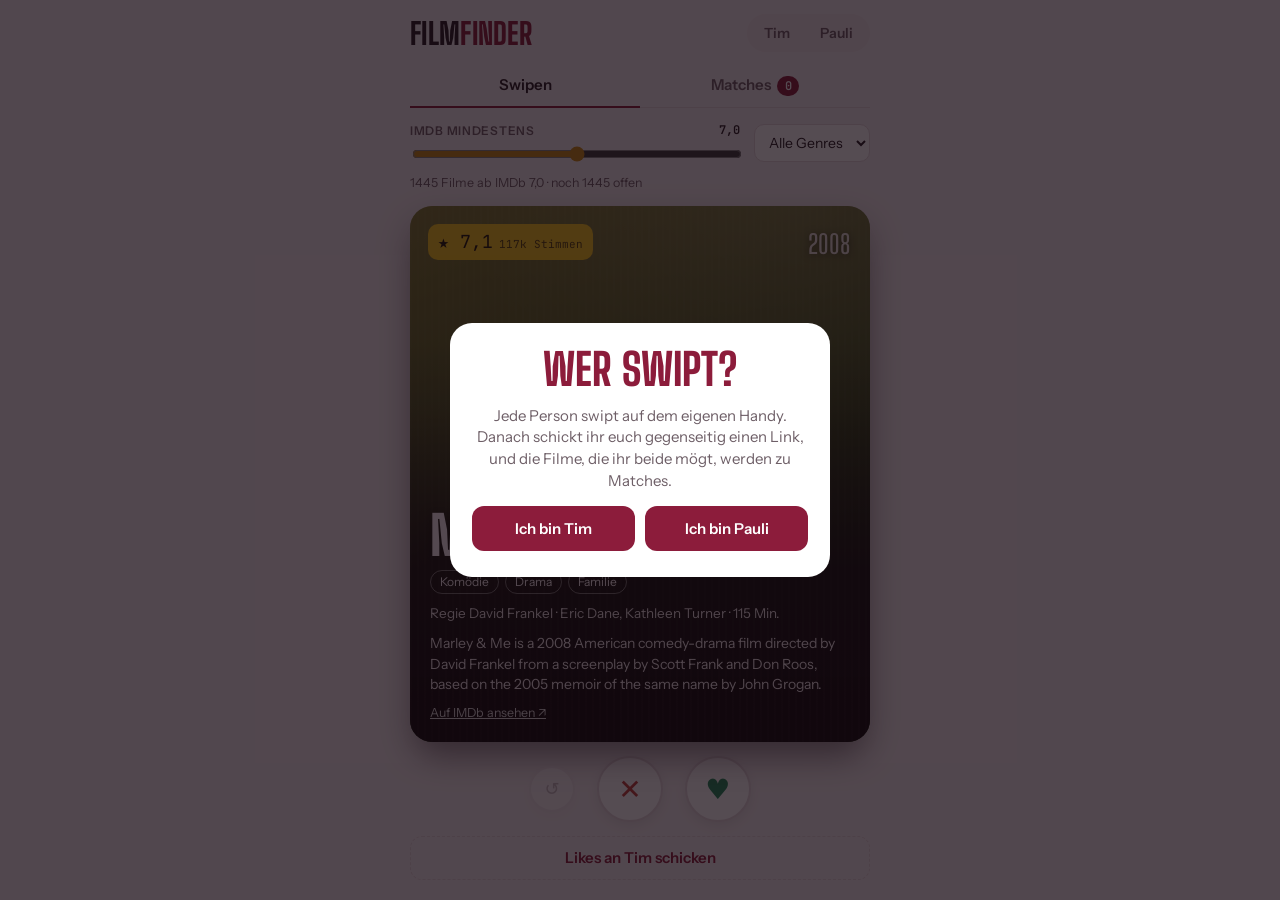
==== commit a3443302: "Filmplakate auf den Swipe-Karten und in der Match-Liste Plakate kommen von Wikipedia (für 3.412 von " ====
--- a/index.html
+++ b/index.html
@@ -138,6 +138,14 @@
 .sync p { margin: 2px 0 0; font-size: 13.5px; color: var(--muted); }
 .sync .small { font-size: 12.5px; margin: 0; }
 textarea { width: 100%; font: 12px/1.4 var(--mono); background: var(--chip); color: var(--ink); border: 1px solid var(--line); border-radius: 10px; padding: 8px; resize: none; word-break: break-all; }
+.card img.poster { position: absolute; inset: 0; width: 100%; height: 100%; object-fit: cover; object-position: center top; pointer-events: none; }
+.card .shade { position: absolute; inset: 0; pointer-events: none; background: linear-gradient(to top, rgb(12 6 10 / .95) 0%, rgb(12 6 10 / .82) 32%, rgb(12 6 10 / .15) 62%, transparent 75%); }
+.card img.poster:not([hidden]) ~ .grain { display: none; }
+.card .plot { max-height: 4.4em; }
+.card h2 { text-shadow: 0 2px 12px rgb(0 0 0 / .5); }
+.year { text-shadow: 0 1px 8px rgb(0 0 0 / .7); }
+.match .mini { position: relative; }
+.match .mini-img { position: absolute; inset: 0; width: 100%; height: 100%; object-fit: cover; }
 </style>
 <style>body{margin:0} :root{padding-top:env(safe-area-inset-top,0px);padding-bottom:env(safe-area-inset-bottom,0px)}</style>
 </head>
@@ -227,7 +235,7 @@
 
 <div class="toast" id="toast" hidden></div>
 
-<script id="movie-data" type="application/json">[{"i":"tt0111161","t":"The Shawshank Redemption","y":1994,"r":9.3,"v":1689764,"g":["Krimi","Drama"],"d":"Frank Darabont","c":["Morgan Freeman","Jeffrey DeMunn"],"m":142,"p":"The Shawshank Redemption is a 1994 American drama film written and directed by Frank Darabont, based on the 1982 Stephen King novella Rita Hayworth and Shawshank Redemption."},{"i":"tt0468569","t":"The Dark Knight","y":2008,"r":9.0,"v":1676169,"g":["Action","Krimi","Drama","Thriller"],"d":"Christopher Nolan","c":["Christian Bale","Heath Ledger"],"m":152,"p":"When the menace known as the Joker wreaks havoc and chaos on the people of Gotham, the Dark Knight must come to terms with one of the greatest psychological tests of his ability to fight injustice."},{"i":"tt1375666","t":"Inception","y":2010,"r":8.8,"v":1468200,"g":["Action","Abenteuer","Sci-Fi","Thriller"],"d":"Christopher Nolan","c":["Leonardo DiCaprio","Tom Hardy"],"m":148,"p":"A thief, who steals corporate secrets through use of dream-sharing technology, is given the inverse task of planting an idea into the mind of a CEO."},{"i":"tt0137523","t":"Fight Club","y":1999,"r":8.8,"v":1347461,"g":["Drama"],"d":"David Fincher","c":["Brad Pitt","Meat Loaf"],"m":151,"p":"Fight Club is a 1999 American film directed by David Fincher and starring Brad Pitt, Edward Norton, and Helena Bonham Carter. It is based on the 1996 novel of the same name by Chuck Palahniuk."},{"i":"tt0110912","t":"Pulp Fiction","y":1994,"r":8.9,"v":1324680,"g":["Krimi","Drama"],"d":"Quentin Tarantino","c":["Bruce Willis","Eric Stoltz"],"m":178,"p":"Pulp Fiction is a 1994 American crime film written and directed by Quentin Tarantino, who conceived it with Roger Avary. Starring John Travolta, Samuel L."},{"i":"tt0109830","t":"Forrest Gump","y":1994,"r":8.8,"v":1251222,"g":["Komödie","Drama"],"d":"Robert Zemeckis","c":["Tom Hanks","Siobhan Fallon Hogan"],"m":142,"p":"Forrest Gump is a 1994 American epic comedy-drama film directed by Robert Zemeckis and written by Eric Roth. It is based on the 1986 novel of the same name by Winston Groom and stars Tom Hanks, Robin Wright, Gary Sinise, Mykelti Williamson and Sally Field."},{"i":"tt0120737","t":"The Lord of the Rings: The Fellowship of the Ring","y":2001,"r":8.8,"v":1238746,"g":["Action","Abenteuer","Drama","Fantasy"],"d":"Peter Jackson","c":["Christopher Lee","Orlando Bloom"],"m":171,"p":"The Lord of the Rings: The Fellowship of the Ring is a 2001 epic fantasy adventure film directed by Peter Jackson from a screenplay by Fran Walsh, Philippa Boyens, and Jackson, based on 1954's The Fellowship of the Ring, the first volume of the novel The Lord of the Rings by J."},{"i":"tt0133093","t":"The Matrix","y":1999,"r":8.7,"v":1217752,"g":["Action","Sci-Fi"],"d":"Lana Wachowski","c":["Keanu Reeves","Marcus Chong"],"m":136,"p":"The Matrix is a 1999 science fiction action film written and directed by the Wachowskis. It is the first installment in the Matrix film series, starring Keanu Reeves, Laurence Fishburne, Carrie-Anne Moss, Hugo Weaving, and Joe Pantoliano, and depicts a dystopian future in which humanity is unknowingly trapped inside the Matrix,…"},{"i":"tt0167260","t":"The Lord of the Rings: The Return of the King","y":2003,"r":8.9,"v":1215718,"g":["Action","Abenteuer","Drama","Fantasy"],"d":"Peter Jackson","c":["Orlando Bloom","Billy Boyd"],"m":192,"p":"The Lord of the Rings: The Return of the King is a 2003 epic fantasy adventure film directed by Peter Jackson from a screenplay by Fran Walsh, Philippa Boyens, and Jackson."},{"i":"tt0068646","t":"The Godfather","y":1972,"r":9.2,"v":1155770,"g":["Krimi","Drama"],"d":"Francis Ford Coppola","c":["Al Pacino","Marlon Brando"],"m":175,"p":"The Godfather is a 1972 American crime film directed by Francis Ford Coppola, who co-wrote the screenplay with Mario Puzo, based on Puzo's best-selling 1969 novel of the same title."},{"i":"tt1345836","t":"The Dark Knight Rises","y":2012,"r":8.5,"v":1144337,"g":["Action","Thriller"],"d":"Christopher Nolan","c":["Tom Hardy","Christian Bale"],"m":164,"p":"Eight years after the Joker's reign of anarchy, the Dark Knight, with the help of the enigmatic Selina, is forced from his imposed exile to save Gotham City, now on the edge of total annihilation, from the brutal guerrilla terrorist Bane."},{"i":"tt0167261","t":"The Lord of the Rings: The Two Towers","y":2002,"r":8.7,"v":1100446,"g":["Action","Abenteuer","Drama","Fantasy"],"d":"Peter Jackson","c":["Christopher Lee","Orlando Bloom"],"m":172,"p":"The Lord of the Rings: The Two Towers is a 2002 epic fantasy adventure film directed by Peter Jackson from a screenplay by Fran Walsh, Philippa Boyens, Stephen Sinclair, and Jackson, based on 1954's The Two Towers, the second volume of the novel The Lord of the Rings by J."},{"i":"tt0114369","t":"Se7en","y":1995,"r":8.6,"v":1023511,"g":["Krimi","Drama","Mystery","Thriller"],"d":"David Fincher","c":["Morgan Freeman","Brad Pitt"],"m":127,"p":""},{"i":"tt0848228","t":"The Avengers","y":2012,"r":8.1,"v":995415,"g":["Action","Abenteuer","Sci-Fi"],"d":"Joss Whedon","c":["Chris Hemsworth","Robert Downey Jr."],"m":173,"p":"Earth's mightiest heroes must come together and learn to fight as a team if they are to stop the mischievous Loki and his alien army from enslaving humanity."},{"i":"tt0172495","t":"Gladiator","y":2000,"r":8.5,"v":982637,"g":["Action","Drama","Romanze"],"d":"Ridley Scott","c":["Djimon Hounsou","Connie Nielsen"],"m":171,"p":"Gladiator is a 2000 epic historical drama film directed by Ridley Scott and written by David Franzoni, John Logan, and William Nicholson. The film was co-produced and released by DreamWorks Pictures and Universal Pictures."},{"i":"tt0372784","t":"Batman Begins","y":2005,"r":8.3,"v":980946,"g":["Action","Abenteuer"],"d":"Christopher Nolan","c":["Christian Bale","Liam Neeson"],"m":128,"p":"Batman Begins is a 2005 superhero film directed by Christopher Nolan and written by Nolan and David S. Goyer."},{"i":"tt1853728","t":"Django Unchained","y":2012,"r":8.5,"v":955174,"g":["Drama","Western"],"d":"Quentin Tarantino","c":["Leonardo DiCaprio","Christoph Waltz"],"m":165,"p":"With the help of a German bounty hunter , a freed slave sets out to rescue his wife from a brutal Mississippi plantation owner."},{"i":"tt0816692","t":"Interstellar","y":2014,"r":8.6,"v":928227,"g":["Abenteuer","Drama","Sci-Fi"],"d":"Christopher Nolan","c":["Matthew McConaughey","Anne Hathaway"],"m":169,"p":"A team of explorers travel through a wormhole in space in an attempt to ensure humanity's survival."},{"i":"tt0076759","t":"Star Wars: Episode IV - A New Hope","y":1977,"r":8.7,"v":911097,"g":["Action","Abenteuer","Fantasy","Sci-Fi"],"d":"George Lucas","c":["Harrison Ford","Peter Cushing"],"m":125,"p":""},{"i":"tt0102926","t":"The Silence of the Lambs","y":1991,"r":8.6,"v":887467,"g":["Krimi","Drama","Horror","Thriller"],"d":"Jonathan Demme","c":["Anthony Hopkins","Scott Glenn"],"m":138,"p":"The Silence of the Lambs is a 1991 American psychological horror film directed by Jonathan Demme and written by Ted Tally, adapted from Thomas Harris's 1988 novel."},{"i":"tt0499549","t":"Avatar","y":2009,"r":7.9,"v":886204,"g":["Action","Abenteuer","Fantasy","Sci-Fi"],"d":"James Cameron","c":["CCH Pounder","Joel David Moore"],"m":178,"p":"A paraplegic marine dispatched to the moon Pandora on a unique mission becomes torn between following his orders and protecting the world he feels is his home."},{"i":"tt0361748","t":"Inglourious Basterds","y":2009,"r":8.3,"v":885175,"g":["Abenteuer","Drama","Krieg"],"d":"Quentin Tarantino","c":["Michael Fassbender","Brad Pitt"],"m":153,"p":"In Nazi-occupied France during World War II, a plan to assassinate Nazi leaders by a group of Jewish U.S. soldiers coincides with a theatre owner's vengeful plans for the same."},{"i":"tt0120815","t":"Saving Private Ryan","y":1998,"r":8.6,"v":881236,"g":["Action","Drama","Krieg"],"d":"Steven Spielberg","c":["Tom Hanks","Vin Diesel"],"m":169,"p":"Saving Private Ryan is a 1998 American epic war film directed by Steven Spielberg and written by Robert Rodat. Set in 1944 in France during World War II, it follows a group of soldiers, led by Captain John Miller, on their mission to extricate Private James Ryan from the war after his three brothers are killed in battle."},{"i":"tt0407887","t":"The Departed","y":2006,"r":8.5,"v":873649,"g":["Krimi","Drama","Thriller"],"d":"Martin Scorsese","c":["Leonardo DiCaprio","Matt Damon"],"m":151,"p":"An undercover cop and a mole in the police attempt to identify each other while infiltrating an Irish gang in South Boston."},{"i":"tt0108052","t":"Schindler's List","y":1993,"r":8.9,"v":865020,"g":["Biografie","Drama","Historie"],"d":"Steven Spielberg","c":["Liam Neeson","Embeth Davidtz"],"m":185,"p":"Schindler's List is a 1993 American epic historical drama film directed and produced by Steven Spielberg and written by Steven Zaillian. It is based on the 1982 novel Schindler's Ark by Australian novelist Thomas Keneally."},{"i":"tt0209144","t":"Memento","y":2000,"r":8.5,"v":845580,"g":["Mystery","Thriller"],"d":"Christopher Nolan","c":["Callum Rennie","Thomas Lennon"],"m":113,"p":"Memento is a 2000 American neo-noir psychological thriller film written and directed by Christopher Nolan, based on the short story \"Memento Mori\" by his brother Jonathan Nolan, which was later published in 2001."},{"i":"tt0482571","t":"The Prestige","y":2006,"r":8.5,"v":844052,"g":["Drama","Mystery","Sci-Fi","Thriller"],"d":"Christopher Nolan","c":["Christian Bale","Hugh Jackman"],"m":130,"p":"Two stage magicians engage in competitive one-upmanship in an attempt to create the ultimate stage illusion."},{"i":"tt0080684","t":"Star Wars: Episode V - The Empire Strikes Back","y":1980,"r":8.8,"v":837759,"g":["Action","Abenteuer","Fantasy","Sci-Fi"],"d":"Irvin Kershner","c":["Harrison Ford","Kenny Baker"],"m":127,"p":""},{"i":"tt0169547","t":"American Beauty","y":1999,"r":8.4,"v":822500,"g":["Drama"],"d":"Sam Mendes","c":["Kevin Spacey","Peter Gallagher"],"m":122,"p":"American Beauty is a 1999 American black comedy-drama film written by Alan Ball and directed by Sam Mendes in his directorial debut. Kevin Spacey stars as Lester Burnham, an advertising executive who has a midlife crisis when he becomes infatuated with his teenage daughter's best friend, played by Mena Suvari."},{"i":"tt0325980","t":"Pirates of the Caribbean: The Curse of the Black Pearl","y":2003,"r":8.1,"v":809474,"g":["Action","Abenteuer","Fantasy"],"d":"Gore Verbinski","c":["Johnny Depp","Orlando Bloom"],"m":143,"p":"Pirates of the Caribbean: The Curse of the Black Pearl is a 2003 American supernatural swashbuckler film directed by Gore Verbinski and the first film in the Pirates of the Caribbean film series."},{"i":"tt0120338","t":"Titanic","y":1997,"r":7.7,"v":793059,"g":["Drama","Romanze"],"d":"James Cameron","c":["Leonardo DiCaprio","Kate Winslet"],"m":194,"p":"Titanic is a 1997 American epic romance and disaster film directed, written, produced, and co-edited by James Cameron. Incorporating both historical and fictionalized aspects, it is based on accounts of the sinking of the RMS Titanic and stars Kate Winslet and Leonardo DiCaprio as members of different social classes who fall in…"},{"i":"tt0434409","t":"V for Vendetta","y":2005,"r":8.2,"v":791783,"g":["Action","Drama","Thriller"],"d":"James McTeigue","c":["Natalie Portman","Eddie Marsan"],"m":132,"p":"V for Vendetta is a 2005 dystopian political action film directed by James McTeigue from a screenplay by the Wachowskis. It is based on the 1988 DC Vertigo Comics limited series of the same title by Alan Moore, David Lloyd, and Tony Weare."},{"i":"tt0071562","t":"The Godfather: Part II","y":1974,"r":9.0,"v":790926,"g":["Krimi","Drama"],"d":"Francis Ford Coppola","c":["Robert De Niro","Al Pacino"],"m":220,"p":"The Godfather Part II is a 1974 American epic crime film produced and directed by Francis Ford Coppola. The film is partially based on the 1969 novel The Godfather by Mario Puzo, who co-wrote the screenplay with Coppola, and it is both a sequel and a prequel to the 1972 film The Godfather, presenting parallel dramas: one picks…"},{"i":"tt1130884","t":"Shutter Island","y":2010,"r":8.1,"v":786092,"g":["Mystery","Thriller"],"d":"Martin Scorsese","c":["Leonardo DiCaprio","Joseph Sikora"],"m":138,"p":"In 1954, a U.S. marshal investigates the disappearance of a murderess who escaped from a hospital for the criminally insane."},{"i":"tt0120689","t":"The Green Mile","y":1999,"r":8.5,"v":782610,"g":["Krimi","Drama","Fantasy","Mystery"],"d":"Frank Darabont","c":["Tom Hanks","Jeffrey DeMunn"],"m":189,"p":"The Green Mile is a 1999 American fantasy drama film written and directed by Frank Darabont and based on Stephen King's 1996 novel of the same name."},{"i":"tt0120586","t":"American History X","y":1998,"r":8.6,"v":782437,"g":["Krimi","Drama"],"d":"Tony Kaye","c":["Ethan Suplee","Beverly D'Angelo"],"m":101,"p":"American History X is a 1998 American crime drama film directed by Tony Kaye and written by David McKenna. The film stars Edward Norton and Edward Furlong as two brothers from Los Angeles who are involved in the white power skinhead and neo-Nazi movements."},{"i":"tt0993846","t":"The Wolf of Wall Street","y":2013,"r":8.2,"v":780588,"g":["Biografie","Komödie","Krimi","Drama"],"d":"Martin Scorsese","c":["Leonardo DiCaprio","Matthew McConaughey"],"m":240,"p":"Based on the true story of Jordan Belfort, from his rise to a wealthy stock-broker living the high life to his fall involving crime, corruption and the federal government."},{"i":"tt0103064","t":"Terminator 2: Judgment Day","y":1991,"r":8.5,"v":744891,"g":["Action","Sci-Fi"],"d":"James Cameron","c":["Joe Morton","Jenette Goldstein"],"m":153,"p":"Terminator 2: Judgment Day is a 1991 American science-fiction action film directed by James Cameron, who co-wrote the script with William Wisher."},{"i":"tt0114814","t":"The Usual Suspects","y":1995,"r":8.6,"v":740918,"g":["Krimi","Drama","Mystery","Thriller"],"d":"Bryan Singer","c":["Kevin Spacey","Chazz Palminteri"],"m":106,"p":"The Usual Suspects is a 1995 neo-noir mystery film directed by Bryan Singer and written by Christopher McQuarrie. It stars Stephen Baldwin, Gabriel Byrne, Benicio del Toro, Kevin Pollak, Chazz Palminteri, Pete Postlethwaite, and Kevin Spacey."},{"i":"tt0112573","t":"Braveheart","y":1995,"r":8.4,"v":736638,"g":["Biografie","Drama","Historie","Krieg"],"d":"Mel Gibson","c":["Mhairi Calvey","Patrick McGoohan"],"m":178,"p":"Braveheart is a 1995 American epic historical drama film directed by, produced by, and starring Mel Gibson. Gibson portrays Sir William Wallace, a late-13th century Scottish warrior who led the Scots in the First War of Scottish Independence against King Edward I of England."},{"i":"tt0266697","t":"Kill Bill: Vol. 1","y":2003,"r":8.1,"v":735784,"g":["Action"],"d":"Quentin Tarantino","c":["David Carradine","Vivica A. Fox"],"m":111,"p":""},{"i":"tt0088763","t":"Back to the Future","y":1985,"r":8.5,"v":732212,"g":["Abenteuer","Komödie","Sci-Fi"],"d":"Robert Zemeckis","c":["Lea Thompson","Thomas F. Wilson"],"m":116,"p":"Back to the Future is a 1985 American science fiction film directed by Robert Zemeckis and written by Zemeckis, and Bob Gale. It stars Michael J."},{"i":"tt0099685","t":"Goodfellas","y":1990,"r":8.7,"v":728685,"g":["Biografie","Krimi","Drama"],"d":"Martin Scorsese","c":["Robert De Niro","Mike Starr"],"m":146,"p":"Goodfellas is a 1990 American biographical crime film directed by Martin Scorsese, written by Nicholas Pileggi and Scorsese, and produced by Irwin Winkler."},{"i":"tt0910970","t":"WALL·E","y":2008,"r":8.4,"v":718837,"g":["Abenteuer","Animation","Familie","Sci-Fi"],"d":"Andrew Stanton","c":["John Ratzenberger","Fred Willard"],"m":98,"p":"In the distant future, a small waste-collecting robot inadvertently embarks on a space journey that will ultimately decide the fate of mankind."},{"i":"tt0167404","t":"The Sixth Sense","y":1999,"r":8.1,"v":704766,"g":["Drama","Mystery","Thriller"],"d":"M. Night Shyamalan","c":["Bruce Willis","Haley Joel Osment"],"m":107,"p":"The Sixth Sense is a 1999 American psychological thriller film written and directed by M. Night Shyamalan."},{"i":"tt1392170","t":"The Hunger Games","y":2012,"r":7.3,"v":701607,"g":["Abenteuer","Drama","Sci-Fi","Thriller"],"d":"Gary Ross","c":["Jennifer Lawrence","Josh Hutcherson"],"m":142,"p":"Katniss Everdeen voluntarily takes her younger sister's place in the Hunger Games: a televised competition in which two teenagers from each of the twelve Districts of Panem are chosen at random to fight to the death."},{"i":"tt0371746","t":"Iron Man","y":2008,"r":7.9,"v":696338,"g":["Action","Abenteuer","Sci-Fi"],"d":"Jon Favreau","c":["Robert Downey Jr.","Jeff Bridges"],"m":126,"p":"After being held captive in an Afghan cave, billionaire engineer Tony Stark creates a unique weaponized suit of armor to fight evil."},{"i":"tt0266543","t":"Finding Nemo","y":2003,"r":8.2,"v":692482,"g":["Abenteuer","Animation","Komödie","Familie"],"d":"Andrew Stanton","c":["Alexander Gould","Stephen Root"],"m":100,"p":"Finding Nemo is a 2003 American computer-animated comedy-drama adventure film produced by Pixar Animation Studios for Walt Disney Pictures. Directed by Andrew Stanton with co-direction by Lee Unkrich, the screenplay was written by Stanton, Bob Peterson, and David Reynolds from a story by Stanton."},{"i":"tt2015381","t":"Guardians of the Galaxy","y":2014,"r":8.1,"v":682155,"g":["Action","Abenteuer","Sci-Fi"],"d":"James Gunn","c":["Bradley Cooper","Vin Diesel"],"m":121,"p":"A group of intergalactic criminals are forced to work together to stop a fanatical warrior from taking control of the universe."},{"i":"tt0086190","t":"Star Wars: Episode VI - Return of the Jedi","y":1983,"r":8.4,"v":681857,"g":["Action","Abenteuer","Fantasy","Sci-Fi"],"d":"Richard Marquand","c":["Harrison Ford","Ian McDiarmid"],"m":134,"p":""},{"i":"tt0073486","t":"One Flew Over the Cuckoo's Nest","y":1975,"r":8.7,"v":680041,"g":["Drama"],"d":"Milos Forman","c":["Scatman Crothers","Michael Berryman"],"m":133,"p":"One Flew Over the Cuckoo's Nest is a 1975 American psychological drama film directed by Miloš Forman, based on the 1962 novel of the same name by Ken Kesey."},{"i":"tt0120382","t":"The Truman Show","y":1998,"r":8.1,"v":667983,"g":["Komödie","Drama","Sci-Fi"],"d":"Peter Weir","c":["Natascha McElhone","Noah Emmerich"],"m":103,"p":"The Truman Show is a 1998 American satirical science fiction psychological comedy-drama film directed by Peter Weir, produced by Scott Rudin, Andrew Niccol, Edward S."},{"i":"tt0338013","t":"Eternal Sunshine of the Spotless Mind","y":2004,"r":8.3,"v":666937,"g":["Drama","Fantasy","Romanze","Sci-Fi"],"d":"Michel Gondry","c":["Kate Winslet","Kirsten Dunst"],"m":108,"p":"Eternal Sunshine of the Spotless Mind is a 2004 American science fiction romantic drama film written by Charlie Kaufman, directed by Michel Gondry, and starring Jim Carrey and Kate Winslet."},{"i":"tt1049413","t":"Up","y":2009,"r":8.3,"v":665575,"g":["Abenteuer","Animation","Komödie","Familie"],"d":"Pete Docter","c":["John Ratzenberger","Delroy Lindo"],"m":96,"p":"Seventy-eight year old Carl Fredricksen travels to Paradise Falls in his home equipped with balloons, inadvertently taking a young stowaway."},{"i":"tt0105236","t":"Reservoir Dogs","y":1992,"r":8.4,"v":664719,"g":["Krimi","Drama","Thriller"],"d":"Quentin Tarantino","c":["Quentin Tarantino","Steve Buscemi"],"m":99,"p":"Reservoir Dogs is a 1992 American neo-noir crime film written and directed by Quentin Tarantino in his feature-length debut. It stars Harvey Keitel, Tim Roth, Chris Penn, Steve Buscemi, Lawrence Tierney, Michael Madsen, Tarantino, and Edward Bunker as diamond thieves whose heist of a jewelry store goes terribly wrong."},{"i":"tt0082971","t":"Raiders of the Lost Ark","y":1981,"r":8.5,"v":661017,"g":["Action","Abenteuer"],"d":"Steven Spielberg","c":["Harrison Ford","Karen Allen"],"m":115,"p":"Raiders of the Lost Ark is a 1981 American action-adventure film directed by Steven Spielberg and written by Lawrence Kasdan, based on a story by George Lucas and Philip Kaufman."},{"i":"tt0401792","t":"Sin City","y":2005,"r":8.1,"v":656640,"g":["Krimi","Thriller"],"d":"Frank Miller","c":["Rosario Dawson","Powers Boothe"],"m":147,"p":"Sin City is a 2005 American neo-noir crime anthology film produced and directed by Robert Rodriguez and Frank Miller. It is based on Miller's graphic novel of the same name."},{"i":"tt0110357","t":"The Lion King","y":1994,"r":8.5,"v":644348,"g":["Abenteuer","Animation","Drama","Familie","Musical"],"d":"Roger Allers","c":["Matthew Broderick","Nathan Lane"],"m":73,"p":"The Lion King is a 1994 American animated musical drama film produced by Walt Disney Feature Animation and released by Walt Disney Pictures."},{"i":"tt1010048","t":"Slumdog Millionaire","y":2008,"r":8.0,"v":641997,"g":["Drama","Romanze"],"d":"Danny Boyle","c":["Anil Kapoor","Saurabh Shukla"],"m":120,"p":"A Mumbai teen reflects on his upbringing in the slums when he is accused of cheating on the Indian Version of \"Who Wants to be a Millionaire?\""},{"i":"tt0903624","t":"The Hobbit: An Unexpected Journey","y":2012,"r":7.9,"v":637246,"g":["Abenteuer","Fantasy"],"d":"Peter Jackson","c":["Aidan Turner","Adam Brown"],"m":182,"p":"A reluctant hobbit, Bilbo Baggins, sets out to the Lonely Mountain with a spirited group of dwarves to reclaim their mountain home - and the gold within it - from the dragon Smaug."},{"i":"tt0114709","t":"Toy Story","y":1995,"r":8.3,"v":623757,"g":["Abenteuer","Animation","Komödie","Familie","Fantasy"],"d":"John Lasseter","c":["Tom Hanks","John Ratzenberger"],"m":74,"p":"Toy Story is a 1995 American computer-animated comedy film directed by John Lasseter, produced by Pixar Animation Studios and released by Walt Disney Pictures."},{"i":"tt0107290","t":"Jurassic Park","y":1993,"r":8.1,"v":613473,"g":["Abenteuer","Sci-Fi","Thriller"],"d":"Steven Spielberg","c":["Wayne Knight","Ariana Richards"],"m":127,"p":"Jurassic Park is a 1993 American science fiction action film directed by Steven Spielberg, produced by Kathleen Kennedy and Gerald R. Molen, and starring Sam Neill, Laura Dern, Jeff Goldblum, and Richard Attenborough."},{"i":"tt0477348","t":"No Country for Old Men","y":2007,"r":8.1,"v":612060,"g":["Krimi","Drama","Thriller"],"d":"Ethan Coen","c":["Kelly Macdonald","Stephen Root"],"m":122,"p":"Violence and mayhem ensue after a hunter stumbles upon a drug deal gone wrong and more than two million dollars in cash near the Rio Grande."},{"i":"tt0268978","t":"A Beautiful Mind","y":2001,"r":8.2,"v":610568,"g":["Biografie","Drama"],"d":"Ron Howard","c":["Adam Goldberg","Austin Pendleton"],"m":135,"p":"A Beautiful Mind is a 2001 American biographical drama film directed by Ron Howard. Written by Akiva Goldsman, its screenplay was inspired by Sylvia Nasar's 1998 biography of the mathematician John Nash, a Nobel Laureate in Economics."},{"i":"tt0081505","t":"The Shining","y":1980,"r":8.4,"v":610333,"g":["Drama","Horror"],"d":"Stanley Kubrick","c":["Scatman Crothers","Shelley Duvall"],"m":146,"p":"The Shining is a 1980 psychological horror film produced and directed by Stanley Kubrick and co-written with novelist Diane Johnson. The film is based on Stephen King's 1977 novel of the same name and stars Jack Nicholson, Shelley Duvall, Scatman Crothers, and Danny Lloyd."},{"i":"tt0416449","t":"300","y":2006,"r":7.7,"v":607235,"g":["Action","Drama","Fantasy","Krieg"],"d":"Zack Snyder","c":["Gerard Butler","Michael Fassbender"],"m":117,"p":"King Leonidas of Sparta and a force of 300 men fight the Persians at Thermopylae in 480 B.C."},{"i":"tt0119217","t":"Good Will Hunting","y":1997,"r":8.3,"v":604904,"g":["Drama"],"d":"Gus Van Sant","c":["Robin Williams","Matt Damon"],"m":126,"p":"Good Will Hunting is a 1997 American psychological drama film directed by Gus Van Sant, and written by Ben Affleck and Matt Damon. It stars Robin Williams, Damon, Affleck, Stellan Skarsgård and Minnie Driver."},{"i":"tt0208092","t":"Snatch","y":2000,"r":8.3,"v":600996,"g":["Komödie","Krimi"],"d":"Guy Ritchie","c":["Jason Statham","Brad Pitt"],"m":104,"p":"Snatch is a 2000 British-American crime comedy film written and directed by Guy Ritchie, featuring an ensemble cast. Set in the London criminal underworld, the film contains two intertwined plots: one dealing with the search for a stolen diamond, the other with a small-time boxing promoter who finds himself under the thumb of a…"},{"i":"tt0088247","t":"The Terminator","y":1984,"r":8.1,"v":600266,"g":["Action","Sci-Fi"],"d":"James Cameron","c":["Michael Biehn","Brian Thompson"],"m":107,"p":"The Terminator is a 1984 American science fiction action film directed by James Cameron. It stars Arnold Schwarzenegger as the Terminator, a cyborg assassin sent back in time from 2029 to 1984 to kill Sarah Connor, whose unborn son will one day save mankind from extinction by Skynet, a hostile artificial intelligence in a…"},{"i":"tt0095016","t":"Die Hard","y":1988,"r":8.2,"v":592582,"g":["Action","Thriller"],"d":"John McTiernan","c":["Alan Rickman","Bruce Willis"],"m":131,"p":"Die Hard is a 1988 American action film directed by John McTiernan and written by Jeb Stuart and Steven E. de Souza, based on the 1979 novel Nothing Lasts Forever by Roderick Thorp."},{"i":"tt0198781","t":"Monsters, Inc.","y":2001,"r":8.1,"v":585659,"g":["Abenteuer","Animation","Komödie","Familie","Fantasy"],"d":"Pete Docter","c":["Steve Buscemi","John Ratzenberger"],"m":92,"p":"Monsters, Inc. is a 2001 American computer-animated comedy film produced by Pixar Animation Studios for Walt Disney Pictures. Featuring the voices of John Goodman, Billy Crystal, Steve Buscemi, James Coburn, Mary Gibbs and Jennifer Tilly, the film was directed by Pete Docter from a screenplay by Andrew Stanton and Daniel Gerson."},{"i":"tt1119646","t":"The Hangover","y":2009,"r":7.8,"v":583341,"g":["Komödie"],"d":"Todd Phillips","c":["Bradley Cooper","Rob Riggle"],"m":108,"p":"Three buddies wake up from a bachelor party in Las Vegas, with no memory of the previous night and the bachelor missing. They make their way around the city in order to find their friend before his wedding."},{"i":"tt1454468","t":"Gravity","y":2013,"r":7.8,"v":582917,"g":["Abenteuer","Drama","Sci-Fi","Thriller"],"d":"Alfonso Cuarón","c":["Phaldut Sharma","Basher Savage"],"m":91,"p":"Two astronauts work together to survive after an accident which leaves them alone in space."},{"i":"tt0246578","t":"Donnie Darko","y":2001,"r":8.1,"v":580999,"g":["Drama","Sci-Fi","Thriller"],"d":"Richard Kelly","c":["Jake Gyllenhaal","Mary McDonnell"],"m":133,"p":"Donnie Darko is a 2001 American science fiction psychological thriller film written and directed by Richard Kelly and produced by Flower Films."},{"i":"tt0180093","t":"Requiem for a Dream","y":2000,"r":8.4,"v":573541,"g":["Drama"],"d":"Darren Aronofsky","c":["Ellen Burstyn","Mark Margolis"],"m":102,"p":"Requiem for a Dream is a 2000 American psychological drama film directed by Darren Aronofsky and starring Ellen Burstyn, Jared Leto, Jennifer Connelly, Christopher McDonald, and Marlon Wayans."},{"i":"tt2267998","t":"Gone Girl","y":2014,"r":8.1,"v":569841,"g":["Krimi","Drama","Mystery","Thriller"],"d":"David Fincher","c":["Patrick Fugit","Sela Ward"],"m":149,"p":"With his wife's disappearance having become the focus of an intense media circus, a man sees the spotlight turned on him when it's suspected that he may not be innocent."},{"i":"tt0078748","t":"Alien","y":1979,"r":8.5,"v":563827,"g":["Horror","Sci-Fi"],"d":"Ridley Scott","c":["Tom Skerritt","Yaphet Kotto"],"m":116,"p":"Alien is a 1979 science fiction horror film directed by Ridley Scott and written by Dan O'Bannon. Based on a story by O'Bannon and Ronald Shusett, it follows the crew of the commercial space tug Nostromo, who, after coming across a mysterious derelict spaceship on an uncharted planetoid, find themselves up against an aggressive…"},{"i":"tt1205489","t":"Gran Torino","y":2008,"r":8.2,"v":561773,"g":["Drama"],"d":"Clint Eastwood","c":["Clint Eastwood","Dreama Walker"],"m":116,"p":"Disgruntled Korean War veteran Walt Kowalski sets out to reform his neighbor, a Hmong teenager who tried to steal Kowalski's prized possession: a 1972 Gran Torino."},{"i":"tt1300854","t":"Iron Man 3","y":2013,"r":7.2,"v":557489,"g":["Action","Abenteuer","Sci-Fi"],"d":"Shane Black","c":["Robert Downey Jr.","Jon Favreau"],"m":195,"p":"Iron Man 3 is a 2013 American superhero film based on the Marvel Comics character Iron Man, produced by Marvel Studios and distributed by Walt Disney Studios Motion Pictures."},{"i":"tt1392190","t":"Mad Max: Fury Road","y":2015,"r":8.1,"v":552503,"g":["Action","Abenteuer","Sci-Fi","Thriller"],"d":"George Miller","c":["Tom Hardy","Charlize Theron"],"m":120,"p":"A woman rebels against a tyrannical ruler in postapocalyptic Australia in search for her home-land with the help of a group of female prisoners, a psychotic worshipper, and a drifter named Max."},{"i":"tt0947798","t":"Black Swan","y":2010,"r":8.0,"v":551363,"g":["Drama","Thriller"],"d":"Darren Aronofsky","c":["Natalie Portman","Mila Kunis"],"m":108,"p":"A committed dancer wins the lead role in a production of Tchaikovsky's \"Swan Lake\" only to find herself struggling to maintain her sanity."},{"i":"tt0770828","t":"Man of Steel","y":2013,"r":7.2,"v":548573,"g":["Action","Abenteuer","Fantasy","Sci-Fi"],"d":"Zack Snyder","c":["Henry Cavill","Christopher Meloni"],"m":143,"p":"Clark Kent, one of the last of an extinguished race disguised as an unremarkable human, is forced to reveal his identity when Earth is invaded by an army of survivors who threaten to bring the planet to the brink of destruction."},{"i":"tt0435761","t":"Toy Story 3","y":2010,"r":8.3,"v":544884,"g":["Abenteuer","Animation","Komödie","Familie","Fantasy"],"d":"Lee Unkrich","c":["Tom Hanks","John Ratzenberger"],"m":103,"p":"The toys are mistakenly delivered to a day-care center instead of the attic right before Andy leaves for college, and it's up to Woody to convince the other toys that they weren't abandoned and to return home."},{"i":"tt0145487","t":"Spider-Man","y":2002,"r":7.3,"v":544665,"g":["Action","Abenteuer","Fantasy","Romanze"],"d":"Sam Raimi","c":["J.K. Simmons","James Franco"],"m":121,"p":"Spider-Man is a 2002 American superhero film based on the Marvel Comics superhero of the same name. Directed by Sam Raimi from a screenplay by David Koepp, it is the first installment in Raimi's Spider-Man trilogy, and stars Tobey Maguire as the titular character, alongside Willem Dafoe, Kirsten Dunst, James Franco, Cliff…"},{"i":"tt0086250","t":"Scarface","y":1983,"r":8.3,"v":537442,"g":["Krimi","Drama"],"d":"Brian De Palma","c":["Al Pacino","F. Murray Abraham"],"m":142,"p":"Scarface is a 1983 American crime drama film directed by Brian De Palma and written by Oliver Stone. Loosely based on the 1929 novel of the same name and serving as a loose remake of the 1932 film, it tells the story of Cuban refugee Tony Montana, who arrives penniless in Miami during the Mariel boatlift and becomes a powerful…"},{"i":"tt0118715","t":"The Big Lebowski","y":1998,"r":8.2,"v":537419,"g":["Komödie","Krimi"],"d":"Joel Coen","c":["Philip Seymour Hoffman","Jeff Bridges"],"m":117,"p":"The Big Lebowski is a 1998 crime comedy film written, produced, and directed by Joel and Ethan Coen. It stars Jeff Bridges as Jeffrey \"The Dude\" Lebowski, a Los Angeles slacker and avid bowler."},{"i":"tt0800369","t":"Thor","y":2011,"r":7.0,"v":536314,"g":["Action","Abenteuer","Fantasy"],"d":"Kenneth Branagh","c":["Chris Hemsworth","Natalie Portman"],"m":115,"p":"The powerful but arrogant god Thor is cast out of Asgard to live amongst humans in Midgard (Earth), where he soon becomes one of their finest defenders."},{"i":"tt0120915","t":"Star Wars: Episode I - The Phantom Menace","y":1999,"r":6.5,"v":534658,"g":["Action","Abenteuer","Fantasy","Sci-Fi"],"d":"George Lucas","c":["Natalie Portman","Liam Neeson"],"m":136,"p":"Star Wars: Episode I – The Phantom Menace is a 1999 American epic space opera film written and directed by George Lucas. It stars Liam Neeson, Ewan McGregor, Natalie Portman, Jake Lloyd, Ahmed Best, Ian McDiarmid, Anthony Daniels, Kenny Baker, Pernilla August, and Frank Oz."},{"i":"tt0211915","t":"Amélie","y":2001,"r":8.4,"v":534262,"g":["Komödie","Romanze"],"d":"Jean-Pierre Jeunet","c":["Mathieu Kassovitz","Jamel Debbouze"],"m":122,"p":""},{"i":"tt1045658","t":"Silver Linings Playbook","y":2012,"r":7.8,"v":533607,"g":["Komödie","Drama","Romanze"],"d":"David O. Russell","c":["Jennifer Lawrence","Robert De Niro"],"m":122,"p":"After a stint in a mental institution, former teacher Pat Solitano moves back in with his parents and tries to reconcile with his ex-wife. Things get more challenging when Pat meets Tiffany, a mysterious girl with problems of her own."},{"i":"tt0317248","t":"City of God","y":2002,"r":8.7,"v":533200,"g":["Krimi","Drama"],"d":"Fernando Meirelles","c":["Alice Braga","Seu Jorge"],"m":135,"p":""},{"i":"tt1136608","t":"District 9","y":2009,"r":8.0,"v":531737,"g":["Action","Sci-Fi","Thriller"],"d":"Neill Blomkamp","c":["Sharlto Copley","Jed Brophy"],"m":112,"p":"An extraterrestrial race forced to live in slum-like conditions on Earth suddenly finds a kindred spirit in a government agent who is exposed to their biotechnology."},{"i":"tt0480249","t":"I Am Legend","y":2007,"r":7.2,"v":530870,"g":["Drama","Horror","Sci-Fi"],"d":"Francis Lawrence","c":["Will Smith","Alice Braga"],"m":104,"p":"Years after a plague kills most of humanity and transforms the rest into monsters, the sole survivor in New York City struggles valiantly to find a cure."},{"i":"tt0264464","t":"Catch Me If You Can","y":2002,"r":8.0,"v":525801,"g":["Biografie","Krimi","Drama"],"d":"Steven Spielberg","c":["Leonardo DiCaprio","Tom Hanks"],"m":141,"p":"Catch Me If You Can is a 2002 American biographical crime comedy-drama film directed and produced by Steven Spielberg and starring Leonardo DiCaprio and Tom Hanks with Christopher Walken, Martin Sheen, Nathalie Baye, Amy Adams and James Brolin in supporting roles."},{"i":"tt1228705","t":"Iron Man 2","y":2010,"r":7.0,"v":522371,"g":["Action","Abenteuer","Sci-Fi"],"d":"Jon Favreau","c":["Robert Downey Jr.","Scarlett Johansson"],"m":124,"p":"With the world now aware of his identity as Iron Man, Tony Stark must contend with both his declining health and a vengeful mad man with ties to his father's legacy."},{"i":"tt0383574","t":"Pirates of the Caribbean: Dead Man's Chest","y":2006,"r":7.3,"v":522040,"g":["Action","Abenteuer","Fantasy"],"d":"Gore Verbinski","c":["Johnny Depp","Orlando Bloom"],"m":151,"p":"Jack Sparrow races to recover the heart of Davy Jones to avoid enslaving his soul to Jones' service, as other friends and foes seek the heart for their own agenda as well."},{"i":"tt1074638","t":"Skyfall","y":2012,"r":7.8,"v":522030,"g":["Action","Abenteuer","Thriller"],"d":"Sam Mendes","c":["Albert Finney","Helen McCrory"],"m":143,"p":"Bond's loyalty to M is tested when her past comes back to haunt her. Whilst MI6 comes under attack, 007 must track down and destroy the threat, no matter how personal the cost."},{"i":"tt0121766","t":"Star Wars: Episode III - Revenge of the Sith","y":2005,"r":7.6,"v":520104,"g":["Action","Abenteuer","Fantasy","Sci-Fi"],"d":"George Lucas","c":["Natalie Portman","Christopher Lee"],"m":140,"p":"Star Wars: Episode III – Revenge of the Sith is a 2005 American epic space opera film written and directed by George Lucas. It stars Ewan McGregor, Natalie Portman, Hayden Christensen, Ian McDiarmid, Samuel L."},{"i":"tt1270798","t":"X-Men: First Class","y":2011,"r":7.8,"v":518537,"g":["Action","Abenteuer","Sci-Fi"],"d":"Matthew Vaughn","c":["Jennifer Lawrence","Michael Fassbender"],"m":132,"p":"X-Men: First Class is a 2011 superhero film based on the X-Men characters appearing in Marvel Comics. It is the fourth mainline installment in the X-Men film series and the fifth installment overall."},{"i":"tt0097576","t":"Indiana Jones and the Last Crusade","y":1989,"r":8.3,"v":515306,"g":["Action","Abenteuer","Fantasy"],"d":"Steven Spielberg","c":["Harrison Ford","Julian Glover"],"m":127,"p":"Indiana Jones and the Last Crusade is a 1989 American action-adventure film directed by Steven Spielberg from a story co-written by executive producer George Lucas."},{"i":"tt1877832","t":"X-Men: Days of Future Past","y":2014,"r":8.0,"v":514125,"g":["Action","Abenteuer","Fantasy","Sci-Fi","Thriller"],"d":"Bryan Singer","c":["Jennifer Lawrence","Peter Dinklage"],"m":149,"p":"The X-Men send Wolverine to the past in a desperate effort to change history and prevent an event that results in doom for both humans and mutants."},{"i":"tt0418279","t":"Transformers","y":2007,"r":7.1,"v":513158,"g":["Action","Abenteuer","Sci-Fi"],"d":"Michael Bay","c":["Zack Ward","Michael O'Neill"],"m":144,"p":"An ancient struggle between two Cybertronian races, the heroic Autobots and the evil Decepticons, comes to Earth, with a clue to the ultimate power held by a teenager."},{"i":"tt0378194","t":"Kill Bill: Vol. 2","y":2004,"r":8.0,"v":512749,"g":["Action","Krimi","Drama","Thriller"],"d":"Quentin Tarantino","c":["Vivica A. Fox","Michael Parks"],"m":137,"p":""},{"i":"tt0458339","t":"Captain America: The First Avenger","y":2011,"r":6.9,"v":508818,"g":["Action","Abenteuer","Sci-Fi"],"d":"Joe Johnston","c":["Chris Evans","Dominic Cooper"],"m":124,"p":"Steve Rogers, a rejected military soldier transforms into Captain America after taking a dose of a \"Super-Soldier serum\". But being Captain America comes at a price as he attempts to take down a war monger and a terrorist organization."},{"i":"tt0075314","t":"Taxi Driver","y":1976,"r":8.3,"v":507063,"g":["Krimi","Drama"],"d":"Martin Scorsese","c":["Robert De Niro","Albert Brooks"],"m":110,"p":"Taxi Driver is a 1976 American neo-noir psychological drama thriller film directed by Martin Scorsese, written by Paul Schrader, and starring Robert De Niro, Jodie Foster, Cybill Shepherd, Harvey Keitel, Peter Boyle, Leonard Harris, and Albert Brooks."},{"i":"tt0796366","t":"Star Trek","y":2009,"r":8.0,"v":504419,"g":["Action","Abenteuer","Sci-Fi"],"d":"J.J. Abrams","c":["Chris Hemsworth","Leonard Nimoy"],"m":127,"p":"The brash James T. Kirk tries to live up to his father's legacy with Mr. Spock keeping him in check as a vengeful Romulan from the future creates black holes to destroy the Federation one planet at a time."},{"i":"tt1504320","t":"The King's Speech","y":2010,"r":8.0,"v":503631,"g":["Biografie","Drama","Historie","Romanze"],"d":"Tom Hooper","c":["Colin Firth","Jennifer Ehle"],"m":118,"p":"The story of King George VI of the United Kingdom of Great Britain and Northern Ireland, his impromptu ascension to the throne and the speech therapist who helped the unsure monarch become worthy of it."},{"i":"tt0060196","t":"The Good, the Bad and the Ugly","y":1966,"r":8.9,"v":503509,"g":["Western"],"d":"Sergio Leone","c":["Clint Eastwood","Luigi Pistilli"],"m":142,"p":"The Good, the Bad and the Ugly is a 1966 Italian epic spaghetti Western film directed by Sergio Leone and starring Clint Eastwood as \"the Good\", Lee Van Cleef as \"the Bad\", and Eli Wallach as \"the Ugly\"."},{"i":"tt1951264","t":"The Hunger Games: Catching Fire","y":2013,"r":7.6,"v":498397,"g":["Abenteuer","Sci-Fi","Thriller"],"d":"Francis Lawrence","c":["Jennifer Lawrence","Josh Hutcherson"],"m":146,"p":"Katniss Everdeen and Peeta Mellark become targets of the Capitol after their victory in the 74th Hunger Games sparks a rebellion in the Districts of Panem."},{"i":"tt0253474","t":"The Pianist","y":2002,"r":8.5,"v":497946,"g":["Biografie","Drama","Krieg"],"d":"Roman Polanski","c":["Emilia Fox","Frank Finlay"],"m":150,"p":""},{"i":"tt1843866","t":"Captain America: The Winter Soldier","y":2014,"r":7.8,"v":496749,"g":["Action","Abenteuer","Sci-Fi"],"d":"Anthony Russo","c":["Scarlett Johansson","Chris Evans"],"m":136,"p":"As Steve Rogers struggles to embrace his role in the modern world, he teams up with a fellow Avenger and S.H.I.E.L.D agent, Black Widow, to battle a new threat from history: an assassin known as the Winter Soldier."},{"i":"tt0440963","t":"The Bourne Ultimatum","y":2007,"r":8.1,"v":491077,"g":["Action","Mystery","Thriller"],"d":"Paul Greengrass","c":["Matt Damon","Edgar Ramírez"],"m":115,"p":"Jason Bourne dodges a ruthless CIA official and his agents from a new assassination program while searching for the origins of his life as a trained killer."},{"i":"tt0090605","t":"Aliens","y":1986,"r":8.4,"v":488537,"g":["Action","Abenteuer","Sci-Fi"],"d":"James Cameron","c":["Michael Biehn","Carrie Henn"],"m":154,"p":"Aliens is a 1986 science fiction action film written and directed by James Cameron. It is the sequel to the 1979 science fiction horror film Alien, and the second film in the Alien franchise."},{"i":"tt0892769","t":"How to Train Your Dragon","y":2010,"r":8.2,"v":485430,"g":["Abenteuer","Animation","Familie","Fantasy"],"d":"Dean DeBlois","c":["Gerard Butler","America Ferrera"],"m":98,"p":"A hapless young Viking who aspires to hunt dragons becomes the unlikely friend of a young dragon himself, and learns there may be more to the creatures than he assumed."},{"i":"tt0936501","t":"Taken","y":2008,"r":7.9,"v":483756,"g":["Action","Thriller"],"d":"Pierre Morel","c":["Liam Neeson","Holly Valance"],"m":93,"p":"A retired CIA agent travels across Europe and relies on his old skills to save his estranged daughter, who has been kidnapped while on a trip to Paris."},{"i":"tt1170358","t":"The Hobbit: The Desolation of Smaug","y":2013,"r":7.9,"v":483540,"g":["Abenteuer","Fantasy"],"d":"Peter Jackson","c":["Aidan Turner","Adam Brown"],"m":186,"p":"The dwarves, along with Bilbo Baggins and Gandalf the Grey, continue their quest to reclaim Erebor, their homeland, from Smaug. Bilbo Baggins is in possession of a mysterious and magical ring."},{"i":"tt0405159","t":"Million Dollar Baby","y":2004,"r":8.1,"v":482064,"g":["Drama","Sport"],"d":"Clint Eastwood","c":["Clint Eastwood","Morgan Freeman"],"m":132,"p":"Million Dollar Baby is a 2004 American sports drama film directed, co-produced, scored by and starring Clint Eastwood from a screenplay written by Paul Haggis, based on stories from the 2000 collection Rope Burns: Stories from the Corner by F.X."},{"i":"tt1285016","t":"The Social Network","y":2010,"r":7.7,"v":479453,"g":["Biografie","Drama"],"d":"David Fincher","c":["Andrew Garfield","Dustin Fitzsimons"],"m":120,"p":"Harvard student Mark Zuckerberg creates the social networking site that would become known as Facebook, but is later sued by two brothers who claimed he stole their idea, and the co-founder who was later squeezed out of the business."},{"i":"tt0317705","t":"The Incredibles","y":2004,"r":8.0,"v":479166,"g":["Action","Abenteuer","Animation","Familie"],"d":"Brad Bird","c":["Holly Hunter","Craig T. Nelson"],"m":115,"p":"The Incredibles is a 2004 American computer-animated superhero film produced by Pixar Animation Studios and released by Walt Disney Pictures."},{"i":"tt1431045","t":"Deadpool","y":2016,"r":8.1,"v":479047,"g":["Action","Abenteuer","Komödie","Romanze","Sci-Fi"],"d":"Tim Miller","c":["Ryan Reynolds","Ed Skrein"],"m":108,"p":"A fast-talking mercenary with a morbid sense of humor is subjected to a rogue experiment that leaves him with accelerated healing powers and a quest for revenge."},{"i":"tt0988045","t":"Sherlock Holmes","y":2009,"r":7.6,"v":477300,"g":["Action","Abenteuer","Krimi","Mystery","Thriller"],"d":"Guy Ritchie","c":["Robert Downey Jr.","Eddie Marsan"],"m":128,"p":"Detective Sherlock Holmes and his stalwart partner Watson engage in a battle of wits and brawn with a nemesis whose plot is a threat to all of England."},{"i":"tt2278388","t":"The Grand Budapest Hotel","y":2014,"r":8.1,"v":475518,"g":["Abenteuer","Komödie","Krimi","Drama"],"d":"Wes Anderson","c":["Bill Murray","Tom Wilkinson"],"m":99,"p":"The adventures of Gustave H, a legendary concierge at a famous hotel from the fictional Republic of Zubrowka between the first and second World Wars, and Zero Moustafa, the lobby boy who becomes his most trusted friend."},{"i":"tt0382932","t":"Ratatouille","y":2007,"r":8.0,"v":473887,"g":["Animation","Komödie","Familie","Fantasy"],"d":"Brad Bird","c":["Janeane Garofalo","John Ratzenberger"],"m":111,"p":"A rat who can cook makes an unusual alliance with a young kitchen worker at a famous restaurant."},{"i":"tt3659388","t":"The Martian","y":2015,"r":8.1,"v":472488,"g":["Abenteuer","Drama","Sci-Fi"],"d":"Ridley Scott","c":["Matt Damon","Donald Glover"],"m":151,"p":"An astronaut becomes stranded on Mars after his team assume him dead, and must rely on his ingenuity to find a way to signal to Earth that he is alive."},{"i":"tt1637725","t":"Ted","y":2012,"r":7.0,"v":471644,"g":["Komödie","Fantasy"],"d":"Seth MacFarlane","c":["Mila Kunis","Seth MacFarlane"],"m":112,"p":"John Bennett, a man whose childhood wish of bringing his teddy bear to life came true, now must decide between keeping the relationship with the bear or his girlfriend, Lori."},{"i":"tt0449088","t":"Pirates of the Caribbean: At World's End","y":2007,"r":7.1,"v":471220,"g":["Action","Abenteuer","Fantasy"],"d":"Gore Verbinski","c":["Johnny Depp","Orlando Bloom"],"m":169,"p":"Captain Barbossa, Will Turner and Elizabeth Swann must sail off the edge of the map, navigate treachery and betrayal, find Jack Sparrow, and make their final alliances for one last decisive battle."},{"i":"tt0381061","t":"Casino Royale","y":2006,"r":8.0,"v":470483,"g":["Action","Abenteuer","Thriller"],"d":"Martin Campbell","c":["Eva Green","Tobias Menzies"],"m":144,"p":"Armed with a licence to kill, Secret Agent James Bond sets out on his first mission as 007 and must defeat a weapons dealer in a high stakes game of poker at Casino Royale, but things are not what they seem."},{"i":"tt0117951","t":"Trainspotting","y":1996,"r":8.2,"v":469561,"g":["Drama"],"d":"Danny Boyle","c":["Kelly Macdonald","Shirley Henderson"],"m":94,"p":""},{"i":"tt2084970","t":"The Imitation Game","y":2014,"r":8.1,"v":467613,"g":["Biografie","Drama","Thriller","Krieg"],"d":"Morten Tyldum","c":["Benedict Cumberbatch","Rory Kinnear"],"m":114,"p":"During World War II, mathematician Alan Turing tries to crack the enigma code with help from fellow mathematicians."},{"i":"tt0457430","t":"Pan's Labyrinth","y":2006,"r":8.2,"v":467234,"g":["Drama","Fantasy","Krieg"],"d":"Guillermo del Toro","c":["Ivana Baquero","Maribel Verdú"],"m":112,"p":"In the falangist Spain of 1944, the bookish young stepdaughter of a sadistic army officer escapes into an eerie but captivating fantasy world."},{"i":"tt0126029","t":"Shrek","y":2001,"r":7.9,"v":467113,"g":["Abenteuer","Animation","Komödie","Familie","Fantasy"],"d":"Andrew Adamson","c":["Kathleen Freeman","Chris Miller"],"m":90,"p":"Shrek is a 2001 American computer-animated fantasy comedy film loosely based on the 1990 children's picture book of the same name by William Steig."},{"i":"tt0816711","t":"World War Z","y":2013,"r":7.0,"v":465019,"g":["Action","Abenteuer","Horror","Sci-Fi","Thriller"],"d":"Marc Forster","c":["Peter Capaldi","Brad Pitt"],"m":123,"p":"Former United Nations employee Gerry Lane traverses the world in a race against time to stop the Zombie pandemic that is toppling armies and governments, and threatening to destroy humanity itself."},{"i":"tt0121765","t":"Star Wars: Episode II - Attack of the Clones","y":2002,"r":6.7,"v":464310,"g":["Action","Abenteuer","Fantasy","Sci-Fi"],"d":"George Lucas","c":["Natalie Portman","Christopher Lee"],"m":142,"p":"Star Wars: Episode II – Attack of the Clones is a 2002 American epic space opera film directed by George Lucas and written by Lucas and Jonathan Hales."},{"i":"tt2395427","t":"Avengers: Age of Ultron","y":2015,"r":7.5,"v":462669,"g":["Action","Abenteuer","Sci-Fi"],"d":"Joss Whedon","c":["Chris Hemsworth","Robert Downey Jr."],"m":141,"p":"When Tony Stark and Bruce Banner try to jump-start a dormant peacekeeping program called Ultron, things go horribly wrong and it's up to Earth's mightiest heroes to stop the villainous Ultron from enacting his terrible plan."},{"i":"tt0083658","t":"Blade Runner","y":1982,"r":8.2,"v":461609,"g":["Sci-Fi","Thriller"],"d":"Ridley Scott","c":["Harrison Ford","Sean Young"],"m":117,"p":"Blade Runner is a 1982 science fiction film directed by Ridley Scott, and written by Hampton Fancher and David Peoples. Starring Harrison Ford, Rutger Hauer, Sean Young, and Edward James Olmos, it is an adaptation of Philip K."},{"i":"tt0421715","t":"The Curious Case of Benjamin Button","y":2008,"r":7.8,"v":459346,"g":["Drama","Fantasy","Romanze"],"d":"David Fincher","c":["Brad Pitt","Jason Flemyng"],"m":166,"p":"Tells the story of Benjamin Button, a man who starts aging backwards with bizarre consequences."},{"i":"tt1446714","t":"Prometheus","y":2012,"r":7.0,"v":456260,"g":["Abenteuer","Mystery","Sci-Fi"],"d":"Ridley Scott","c":["Michael Fassbender","Charlize Theron"],"m":124,"p":"Following clues to the origin of mankind, a team finds a structure on a distant moon, but they soon realize they are not alone."},{"i":"tt0120903","t":"X-Men","y":2000,"r":7.4,"v":452928,"g":["Action","Abenteuer","Sci-Fi"],"d":"Bryan Singer","c":["Hugh Jackman","Tyler Mane"],"m":104,"p":"X-Men is a 2000 American superhero film directed by Bryan Singer from a screenplay by David Hayter and a story by Singer and Tom DeSanto, based on the Marvel Comics superhero team of the same name created by Stan Lee and Jack Kirby."},{"i":"tt1024648","t":"Argo","y":2012,"r":7.7,"v":452465,"g":["Biografie","Drama","Historie","Thriller"],"d":"Ben Affleck","c":["Clea DuVall","Scoot McNairy"],"m":130,"p":"Acting under the cover of a Hollywood producer scouting a location for a science fiction film, a CIA agent launches a dangerous operation to rescue six Americans in Tehran during the U.S. hostage crisis in Iran in 1980."},{"i":"tt0948470","t":"The Amazing Spider-Man","y":2012,"r":7.0,"v":451803,"g":["Action","Abenteuer","Fantasy"],"d":"Marc Webb","c":["Emma Stone","Andrew Garfield"],"m":153,"p":"After Peter Parker is bitten by a genetically altered spider, he gains newfound, spider-like powers and ventures out to solve the mystery of his parent's mysterious death."},{"i":"tt0078788","t":"Apocalypse Now","y":1979,"r":8.5,"v":450676,"g":["Drama","Krieg"],"d":"Francis Ford Coppola","c":["Harrison Ford","Marlon Brando"],"m":289,"p":"Apocalypse Now is a 1979 American epic war film produced and directed by Francis Ford Coppola. The screenplay, co-written by Coppola, John Milius and Michael Herr, is loosely based on the 1899 novella Heart of Darkness by Joseph Conrad, with the setting changed from late 19th-century Congo to the Vietnam War."},{"i":"tt1670345","t":"Now You See Me","y":2013,"r":7.3,"v":447979,"g":["Krimi","Mystery","Thriller"],"d":"Louis Leterrier","c":["Morgan Freeman","Common"],"m":125,"p":"An FBI agent and an Interpol detective track a team of illusionists who pull off bank heists during their performances and reward their audiences with the money."},{"i":"tt0050083","t":"12 Angry Men","y":1957,"r":8.9,"v":447785,"g":["Krimi","Drama"],"d":"Sidney Lumet","c":["Jack Warden","Lee J. Cobb"],"m":96,"p":"12 Angry Men is a 1957 American courtroom drama film directed by Sidney Lumet, adapted from a 1954 teleplay of the same name by Reginald Rose."},{"i":"tt0241527","t":"Harry Potter and the Sorcerer's Stone","y":2001,"r":7.5,"v":444683,"g":["Abenteuer","Familie","Fantasy"],"d":"Chris Columbus","c":["Daniel Radcliffe","Fiona Shaw"],"m":159,"p":"Harry Potter and the Philosopher's Stone is a 2001 fantasy film directed by Chris Columbus and produced by David Heyman, from a screenplay by Steve Kloves, based on the 1997 novel of the same name by J."},{"i":"tt0454876","t":"Life of Pi","y":2012,"r":8.0,"v":440084,"g":["Abenteuer","Drama","Fantasy"],"d":"Ang Lee","c":["Suraj Sharma","Rafe Spall"],"m":127,"p":"A young man who survives a disaster at sea is hurtled into an epic journey of adventure and discovery. While cast away, he forms an unexpected connection with another survivor: a fearsome Bengal tiger."},{"i":"tt2024544","t":"12 Years a Slave","y":2013,"r":8.1,"v":439176,"g":["Biografie","Drama","Historie"],"d":"Steve McQueen","c":["Quvenzhané Wallis","Scoot McNairy"],"m":134,"p":"In the antebellum United States, Solomon Northup, a free black man from upstate New York, is abducted and sold into slavery."},{"i":"tt0107048","t":"Groundhog Day","y":1993,"r":8.1,"v":437418,"g":["Komödie","Fantasy","Romanze"],"d":"Harold Ramis","c":["Bill Murray","Chris Elliott"],"m":101,"p":"Groundhog Day is a 1993 American fantasy comedy film directed by Harold Ramis from a screenplay by him and Danny Rubin. Starring Bill Murray, Andie MacDowell, and Chris Elliott, it tells the story of Phil Connors (Murray), a cynical television weatherman covering the annual Groundhog Day event in Punxsutawney, Pennsylvania, who…"},{"i":"tt1250777","t":"Kick-Ass","y":2010,"r":7.7,"v":435864,"g":["Action","Komödie"],"d":"Matthew Vaughn","c":["Elizabeth McGovern","Deborah Twiss"],"m":117,"p":"Dave Lizewski is an unnoticed high school student and comic book fan who one day decides to become a superhero, even though he has no powers, training or meaningful reason to do so."},{"i":"tt1631867","t":"Edge of Tomorrow","y":2014,"r":7.9,"v":431620,"g":["Action","Abenteuer","Sci-Fi"],"d":"Doug Liman","c":["Tom Cruise","Lara Pulver"],"m":113,"p":"A soldier fighting aliens gets to relive the same day over and over again, the day restarting every time he dies."},{"i":"tt0780504","t":"Drive","y":2011,"r":7.8,"v":431578,"g":["Krimi","Drama"],"d":"Nicolas Winding Refn","c":["Ryan Gosling","Albert Brooks"],"m":100,"p":"A mysterious Hollywood stuntman and mechanic moonlights as a getaway driver and finds himself in trouble when he helps out his neighbor."},{"i":"tt0116629","t":"Independence Day","y":1996,"r":6.9,"v":430055,"g":["Action","Abenteuer","Sci-Fi"],"d":"Roland Emmerich","c":["Will Smith","Adam Baldwin"],"m":154,"p":"Independence Day is a 1996 American science fiction film directed by Roland Emmerich and written by Emmerich and Dean Devlin. It stars an ensemble cast that consists of Will Smith, Bill Pullman, Jeff Goldblum, Mary McDonnell, Judd Hirsch, Margaret Colin, Randy Quaid, Robert Loggia, James Rebhorn, and Harvey Fierstein."},{"i":"tt1276104","t":"Looper","y":2012,"r":7.4,"v":428916,"g":["Action","Krimi","Drama","Sci-Fi","Thriller"],"d":"Rian Johnson","c":["Joseph Gordon-Levitt","Bruce Willis"],"m":119,"p":"In 2074, when the mob wants to get rid of someone, the target is sent into the past, where a hired gun awaits - someone like Joe - who one day learns the mob wants to 'close the loop' by sending back Joe's future self for assassination."},{"i":"tt0062622","t":"2001: A Space Odyssey","y":1968,"r":8.3,"v":427357,"g":["Abenteuer","Mystery","Sci-Fi"],"d":"Stanley Kubrick","c":["Keir Dullea","Gary Lockwood"],"m":161,"p":"2001: A Space Odyssey is a 1968 epic science fiction film produced and directed by Stanley Kubrick. The screenplay was written by Kubrick and science fiction author Arthur C."},{"i":"tt0758758","t":"Into the Wild","y":2007,"r":8.2,"v":426359,"g":["Abenteuer","Biografie","Drama"],"d":"Sean Penn","c":["Kristen Stewart","William Hurt"],"m":148,"p":"After graduating from Emory University, top student and athlete Christopher McCandless abandons his possessions, gives his entire $24,000 savings account to charity and hitchhikes to Alaska to live in the wilderness. Along the way, Christopher encounters a series of characters that shape his life."},{"i":"tt0829482","t":"Superbad","y":2007,"r":7.6,"v":422606,"g":["Komödie"],"d":"Greg Mottola","c":["Emma Stone","Joe Lo Truglio"],"m":119,"p":"Two co-dependent high school seniors are forced to deal with separation anxiety after their plan to stage a booze-soaked party goes awry."},{"i":"tt0054215","t":"Psycho","y":1960,"r":8.5,"v":422432,"g":["Horror","Mystery","Thriller"],"d":"Alfred Hitchcock","c":["Janet Leigh","Vera Miles"],"m":108,"p":"Psycho is a 1960 American psychological horror thriller film produced and directed by Alfred Hitchcock. The screenplay, written by Joseph Stefano, was based on the 1959 novel of the same name by Robert Bloch."},{"i":"tt0234215","t":"The Matrix Reloaded","y":2003,"r":7.2,"v":421818,"g":["Action","Sci-Fi"],"d":"Lana Wachowski","c":["Steve Bastoni","Daniel Bernhardt"],"m":138,"p":"The Matrix Reloaded is a 2003 American science-fiction action film written and directed by the Wachowskis. It is a sequel to The Matrix (1999) and the second installment in the Matrix film series."},{"i":"tt2294629","t":"Frozen","y":2013,"r":7.6,"v":421658,"g":["Abenteuer","Animation","Komödie","Familie","Fantasy","Musical"],"d":"Chris Buck","c":["Josh Gad","Maurice LaMarche"],"m":102,"p":"When the newly crowned Queen Elsa accidentally uses her power to turn things into ice to curse her home in infinite winter, her sister, Anna, teams up with a mountain man, his playful reindeer, and a snowman to change the weather condition."},{"i":"tt0369610","t":"Jurassic World","y":2015,"r":7.0,"v":418214,"g":["Action","Abenteuer","Sci-Fi","Thriller"],"d":"Colin Trevorrow","c":["Bryce Dallas Howard","Judy Greer"],"m":124,"p":"A new theme park, built on the original site of Jurassic Park, creates a genetically modified hybrid dinosaur, which escapes containment and goes on a killing spree."},{"i":"tt0245429","t":"Spirited Away","y":2001,"r":8.6,"v":417971,"g":["Abenteuer","Animation","Familie","Fantasy"],"d":"Hayao Miyazaki","c":["Bunta Sugawara","Ryûnosuke Kamiki"],"m":125,"p":""},{"i":"tt0120735","t":"Lock, Stock and Two Smoking Barrels","y":1998,"r":8.2,"v":414976,"g":["Komödie","Krimi"],"d":"Guy Ritchie","c":["Jason Statham","Jason Flemyng"],"m":120,"p":""},{"i":"tt0467406","t":"Juno","y":2007,"r":7.5,"v":414335,"g":["Komödie","Drama","Romanze"],"d":"Jason Reitman","c":["J.K. Simmons","Jennifer Garner"],"m":96,"p":"Faced with an unplanned pregnancy, an offbeat young woman makes an unusual decision regarding her unborn child."},{"i":"tt0119488","t":"L.A. Confidential","y":1997,"r":8.3,"v":414219,"g":["Krimi","Drama","Mystery","Thriller"],"d":"Curtis Hanson","c":["Kevin Spacey","Matt McCoy"],"m":138,"p":"L.A. Confidential is a 1997 American neo-noir crime film directed, produced, and co-written by Curtis Hanson."},{"i":"tt1981115","t":"Thor: The Dark World","y":2013,"r":7.1,"v":414070,"g":["Action","Abenteuer","Fantasy"],"d":"Alan Taylor","c":["Chris Hemsworth","Natalie Portman"],"m":112,"p":"When Dr. Jane Foster gets cursed with a powerful entity known as the Aether, Thor is heralded of the cosmic event known as the Convergence and the genocidal Dark Elves."},{"i":"tt0073195","t":"Jaws","y":1975,"r":8.0,"v":412454,"g":["Abenteuer","Drama","Thriller"],"d":"Steven Spielberg","c":["Roy Scheider","Robert Shaw"],"m":130,"p":"Jaws is a 1975 American thriller film directed by Steven Spielberg, based on the 1974 novel by Peter Benchley. It stars Roy Scheider as police chief Martin Brody, who, with the help of a marine biologist and a professional shark hunter, hunts a man-eating great white shark that attacks beachgoers at a summer resort town."},{"i":"tt0316654","t":"Spider-Man 2","y":2004,"r":7.3,"v":411164,"g":["Action","Abenteuer","Fantasy","Romanze"],"d":"Sam Raimi","c":["J.K. Simmons","James Franco"],"m":135,"p":"Spider-Man 2 is a 2004 American superhero film directed by Sam Raimi and written by Alvin Sargent from a story by Alfred Gough, Miles Millar and Michael Chabon."},{"i":"tt1232829","t":"21 Jump Street","y":2012,"r":7.2,"v":408302,"g":["Action","Komödie","Krimi"],"d":"Phil Lord","c":["Channing Tatum","Dax Flame"],"m":109,"p":"A pair of underachieving cops are sent back to a local high school to blend in and bring down a synthetic drug ring."},{"i":"tt0258463","t":"The Bourne Identity","y":2002,"r":7.9,"v":407601,"g":["Action","Mystery","Thriller"],"d":"Doug Liman","c":["Matt Damon","Josh Hamilton"],"m":119,"p":"The Bourne Identity is a 2002 action-thriller film based on Robert Ludlum's 1980 novel. It was directed and co-produced by Doug Liman and written by Tony Gilroy and William Blake Herron."},{"i":"tt1663202","t":"The Revenant","y":2015,"r":8.1,"v":406020,"g":["Abenteuer","Drama","Thriller","Western"],"d":"Alejandro G. Iñárritu","c":["Leonardo DiCaprio","Tom Hardy"],"m":156,"p":"A frontiersman on a fur trading expedition in the 1820s fights for survival after being mauled by a bear and left for dead by members of his own hunting team."},{"i":"tt0290334","t":"X-Men 2","y":2003,"r":7.5,"v":405973,"g":["Action","Abenteuer","Fantasy","Sci-Fi","Thriller"],"d":"Bryan Singer","c":["Hugh Jackman","Bruce Davison"],"m":134,"p":""},{"i":"tt1318514","t":"Rise of the Planet of the Apes","y":2011,"r":7.6,"v":403836,"g":["Action","Drama","Sci-Fi","Thriller"],"d":"Rupert Wyatt","c":["James Franco","David Oyelowo"],"m":105,"p":"A substance, designed to help the brain repair itself, gives rise to a super-intelligent chimp who leads an ape uprising."},{"i":"tt0119654","t":"Men in Black","y":1997,"r":7.3,"v":403014,"g":["Abenteuer","Komödie","Familie","Mystery","Sci-Fi"],"d":"Barry Sonnenfeld","c":["Will Smith","Rip Torn"],"m":98,"p":"Men in Black is a 1997 American action comedy film based on the comic series by Marvel Comics. It was directed by Barry Sonnenfeld, written by Ed Solomon, and is the first installment in the Men in Black franchise."},{"i":"tt0240772","t":"Ocean's Eleven","y":2001,"r":7.8,"v":402645,"g":["Krimi","Thriller"],"d":"Steven Soderbergh","c":["Brad Pitt","Bernie Mac"],"m":116,"p":"Ocean's Eleven is a 2001 American heist comedy film directed by Steven Soderbergh from a screenplay by Ted Griffin. The first installment in the Ocean's film trilogy, it is a remake of the 1960 Rat Pack film of the same name."},{"i":"tt0450259","t":"Blood Diamond","y":2006,"r":8.0,"v":400292,"g":["Abenteuer","Drama","Thriller"],"d":"Edward Zwick","c":["Leonardo DiCaprio","Djimon Hounsou"],"m":143,"p":"A fisherman, a smuggler, and a syndicate of businessmen match wits over the possession of a priceless diamond."},{"i":"tt0181689","t":"Minority Report","y":2002,"r":7.7,"v":399651,"g":["Action","Mystery","Sci-Fi","Thriller"],"d":"Steven Spielberg","c":["Tom Cruise","Frank Grillo"],"m":145,"p":"Minority Report is a 2002 American science fiction action film directed by Steven Spielberg, loosely based on the 1956 novella \"The Minority Report\" by Philip K."},{"i":"tt2582802","t":"Whiplash","y":2014,"r":8.5,"v":399138,"g":["Drama","Musik"],"d":"Damien Chazelle","c":["J.K. Simmons","Melissa Benoist"],"m":107,"p":"A promising young drummer enrolls at a cut-throat music conservatory where his dreams of greatness are mentored by an instructor who will stop at nothing to realize a student's potential."},{"i":"tt0332280","t":"The Notebook","y":2004,"r":7.9,"v":396396,"g":["Drama","Romanze"],"d":"Nick Cassavetes","c":["Ryan Gosling","Kevin Connolly"],"m":123,"p":"The Notebook is a 2004 American romantic drama film directed by Nick Cassavetes, with a screenplay by Jeremy Leven and Jan Sardi, based on the 1996 novel of the same name by Nicholas Sparks."},{"i":"tt0365748","t":"Shaun of the Dead","y":2004,"r":8.0,"v":395921,"g":["Komödie","Horror"],"d":"Edgar Wright","c":["Peter Serafinowicz","Dylan Moran"],"m":99,"p":"Shaun of the Dead is a 2004 zombie comedy film directed by Edgar Wright and written by Wright and Simon Pegg. Pegg stars as Shaun, a downtrodden salesman in London who is caught in a zombie apocalypse with his friend Ed."},{"i":"tt1408101","t":"Star Trek Into Darkness","y":2013,"r":7.8,"v":395573,"g":["Action","Abenteuer","Sci-Fi"],"d":"J.J. Abrams","c":["Benedict Cumberbatch","Bruce Greenwood"],"m":132,"p":"After the crew of the Enterprise find an unstoppable force of terror from within their own organization, Captain Kirk leads a manhunt to a war-zone world to capture a one-man weapon of mass destruction."},{"i":"tt2562232","t":"Birdman or (The Unexpected Virtue of Ignorance)","y":2014,"r":7.8,"v":395087,"g":["Komödie","Drama","Romanze"],"d":"Alejandro G. Iñárritu","c":["Emma Stone","Naomi Watts"],"m":119,"p":"Illustrated upon the progress of his latest Broadway play, a former popular actor's struggle to cope with his current life as a wasted actor is shown."},{"i":"tt0162222","t":"Cast Away","y":2000,"r":7.7,"v":394317,"g":["Abenteuer","Drama","Romanze"],"d":"Robert Zemeckis","c":["Tom Hanks","Paul Sanchez"],"m":143,"p":"Cast Away is a 2000 American survival drama film directed and produced by Robert Zemeckis and starring Tom Hanks, Helen Hunt, and Nick Searcy."},{"i":"tt0409459","t":"Watchmen","y":2009,"r":7.7,"v":392474,"g":["Action","Drama","Mystery","Sci-Fi"],"d":"Zack Snyder","c":["Matt Frewer","Billy Crudup"],"m":215,"p":"In 1985 where former superheroes exist, the murder of a colleague sends active vigilante Rorschach into his own sprawling investigation, uncovering something that could completely change the course of history as we know it."},{"i":"tt0343818","t":"I, Robot","y":2004,"r":7.1,"v":387632,"g":["Action","Mystery","Sci-Fi","Thriller"],"d":"Alex Proyas","c":["Will Smith","Bruce Greenwood"],"m":115,"p":"I, Robot is a 2004 American science fiction action film directed by Alex Proyas. The screenplay by Jeff Vintar and Akiva Goldsman is from a screen story by Vintar, based on his original screenplay Hardwired, and named after Isaac Asimov's 1950 short-story collection."},{"i":"tt0295297","t":"Harry Potter and the Chamber of Secrets","y":2002,"r":7.4,"v":387616,"g":["Abenteuer","Familie","Fantasy","Mystery"],"d":"Chris Columbus","c":["Daniel Radcliffe","Rupert Grint"],"m":174,"p":"Harry Potter and the Chamber of Secrets is a 2002 fantasy film directed by Chris Columbus from a screenplay by Steve Kloves, based on the 1998 novel of the same name by J."},{"i":"tt0034583","t":"Casablanca","y":1942,"r":8.6,"v":387508,"g":["Drama","Romanze","Krieg"],"d":"Michael Curtiz","c":["Humphrey Bogart","Claude Rains"],"m":82,"p":"Casablanca is a 1942 American romantic drama film directed by Michael Curtiz, and starring Humphrey Bogart, Ingrid Bergman, and Paul Henreid."},{"i":"tt1483013","t":"Oblivion","y":2013,"r":7.0,"v":387436,"g":["Action","Abenteuer","Mystery","Sci-Fi"],"d":"Joseph Kosinski","c":["Morgan Freeman","Tom Cruise"],"m":124,"p":"A veteran assigned to extract Earth's remaining resources begins to question what he knows about his mission and himself."},{"i":"tt1156398","t":"Zombieland","y":2009,"r":7.7,"v":386217,"g":["Abenteuer","Komödie","Horror","Sci-Fi"],"d":"Ruben Fleischer","c":["Emma Stone","Bill Murray"],"m":88,"p":"A shy student trying to reach his family in Ohio, a gun-toting tough guy trying to find the last Twinkie, and a pair of sisters trying to get to an amusement park join forces to travel across a zombie-filled America."},{"i":"tt1323594","t":"Despicable Me","y":2010,"r":7.7,"v":385943,"g":["Animation","Komödie","Familie"],"d":"Pierre Coffin","c":["Steve Carell","Miranda Cosgrove"],"m":87,"p":"When a criminal mastermind uses a trio of orphan girls as pawns for a grand scheme, he finds their love is profoundly changing him for the better."},{"i":"tt0120363","t":"Toy Story 2","y":1999,"r":7.9,"v":385871,"g":["Abenteuer","Animation","Komödie","Familie","Fantasy"],"d":"John Lasseter","c":["Tom Hanks","John Ratzenberger"],"m":82,"p":"Toy Story 2 is a 1999 American computer-animated film produced by Pixar Animation Studios for Walt Disney Pictures. The second installment in the Toy Story franchise and the sequel to Toy Story (1995), it was directed by John Lasseter, co-directed by Ash Brannon and Lee Unkrich, from a screenplay written by Andrew Stanton, Rita…"},{"i":"tt0330373","t":"Harry Potter and the Goblet of Fire","y":2005,"r":7.6,"v":385670,"g":["Abenteuer","Familie","Fantasy","Mystery"],"d":"Mike Newell","c":["Robert Pattinson","Daniel Radcliffe"],"m":157,"p":"Harry Potter and the Goblet of Fire is a 2005 fantasy film directed by Mike Newell from a screenplay by Steve Kloves, based on the 2000 novel of the same name by J.K."},{"i":"tt0095953","t":"Rain Man","y":1988,"r":8.0,"v":383784,"g":["Drama"],"d":"Barry Levinson","c":["Tom Cruise","Valeria Golino"],"m":133,"p":"Rain Man is a 1988 American road comedy-drama film directed by Barry Levinson and written by Barry Morrow and Ronald Bass. It tells the story of abrasive, selfish young wheeler-dealer Charlie Babbitt, who discovers that his estranged father has died and bequeathed virtually all of his multimillion-dollar estate to his other…"},{"i":"tt1392214","t":"Prisoners","y":2013,"r":8.1,"v":383591,"g":["Krimi","Drama","Mystery","Thriller"],"d":"Denis Villeneuve","c":["Hugh Jackman","Jake Gyllenhaal"],"m":153,"p":"When Keller Dover's daughter and her friend go missing, he takes matters into his own hands as the police pursue multiple leads and the pressure mounts."},{"i":"tt0376994","t":"X-Men: The Last Stand","y":2006,"r":6.8,"v":383427,"g":["Action","Abenteuer","Fantasy","Sci-Fi","Thriller"],"d":"Brett Ratner","c":["Hugh Jackman","Kelsey Grammer"],"m":104,"p":"When a cure is found to treat mutations, lines are drawn amongst the X-Men, led by Professor Charles Xavier, and the Brotherhood, a band of powerful mutants organized under Xavier's former ally, Magneto."},{"i":"tt0413300","t":"Spider-Man 3","y":2007,"r":6.2,"v":383056,"g":["Action","Abenteuer","Romanze"],"d":"Sam Raimi","c":["J.K. Simmons","James Franco"],"m":156,"p":"A strange black entity from another world bonds with Peter Parker and causes inner turmoil as he contends with new villains, temptations, and revenge."},{"i":"tt0304141","t":"Harry Potter and the Prisoner of Azkaban","y":2004,"r":7.8,"v":382255,"g":["Abenteuer","Familie","Fantasy","Mystery"],"d":"Alfonso Cuarón","c":["Daniel Radcliffe","Gary Oldman"],"m":142,"p":"Harry Potter and the Prisoner of Azkaban is a 2004 fantasy film directed by Alfonso Cuarón from a screenplay by Steve Kloves, based on the 1999 novel of the same name by J."},{"i":"tt0071853","t":"Monty Python and the Holy Grail","y":1975,"r":8.3,"v":382240,"g":["Abenteuer","Komödie","Fantasy"],"d":"Terry Gilliam","c":["Eric Idle","Michael Palin"],"m":91,"p":""},{"i":"tt0332452","t":"Troy","y":2004,"r":7.2,"v":381672,"g":["Abenteuer"],"d":"Wolfgang Petersen","c":["Brad Pitt","Orlando Bloom"],"m":196,"p":"Troy is a 2004 epic historical war film directed by Wolfgang Petersen and written by David Benioff. Produced by units in Malta, Mexico and Britain's Shepperton Studios, the film features an ensemble cast led by Brad Pitt, Eric Bana, Sean Bean and Orlando Bloom."},{"i":"tt1663662","t":"Pacific Rim","y":2013,"r":7.0,"v":381148,"g":["Action","Abenteuer","Sci-Fi"],"d":"Guillermo del Toro","c":["Charlie Hunnam","Clifton Collins Jr."],"m":131,"p":"As a war between humankind and monstrous sea creatures wages on, a former pilot and a trainee are paired up to drive a seemingly obsolete special weapon in a desperate effort to save the world from the apocalypse."},{"i":"tt0945513","t":"Source Code","y":2011,"r":7.5,"v":379462,"g":["Mystery","Sci-Fi","Thriller"],"d":"Duncan Jones","c":["Jake Gyllenhaal","Cas Anvar"],"m":93,"p":"A soldier wakes up in someone else's body and discovers he's part of an experimental gover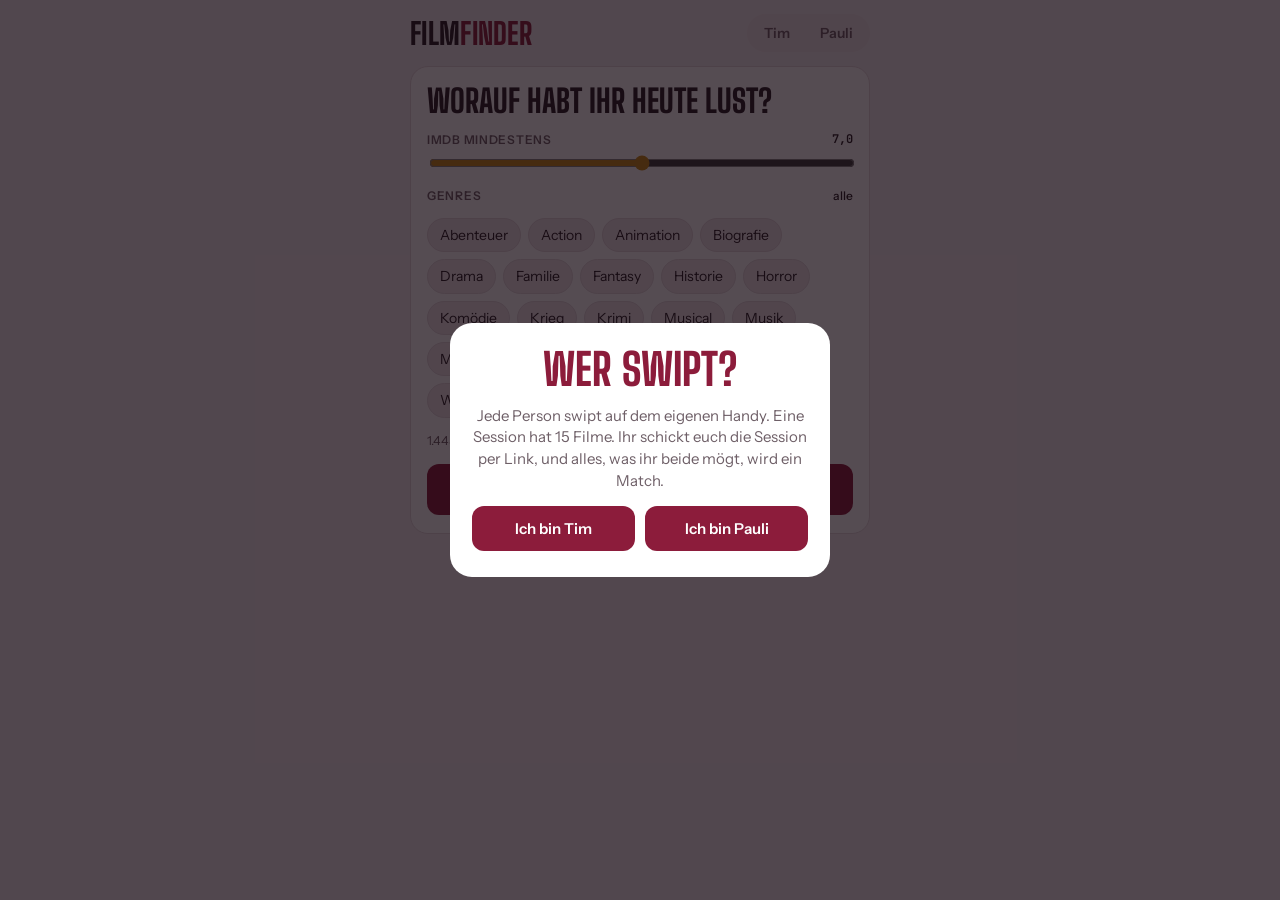
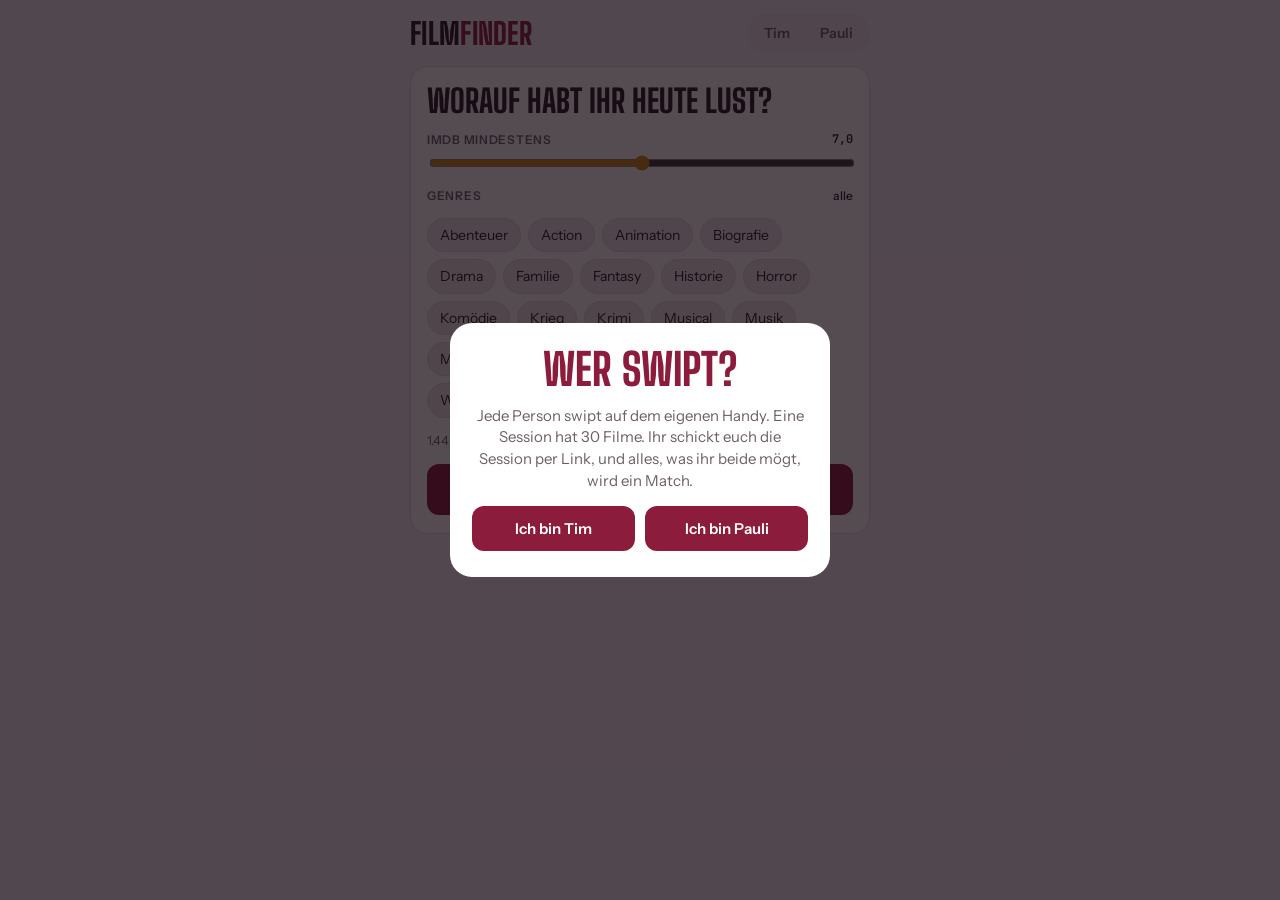
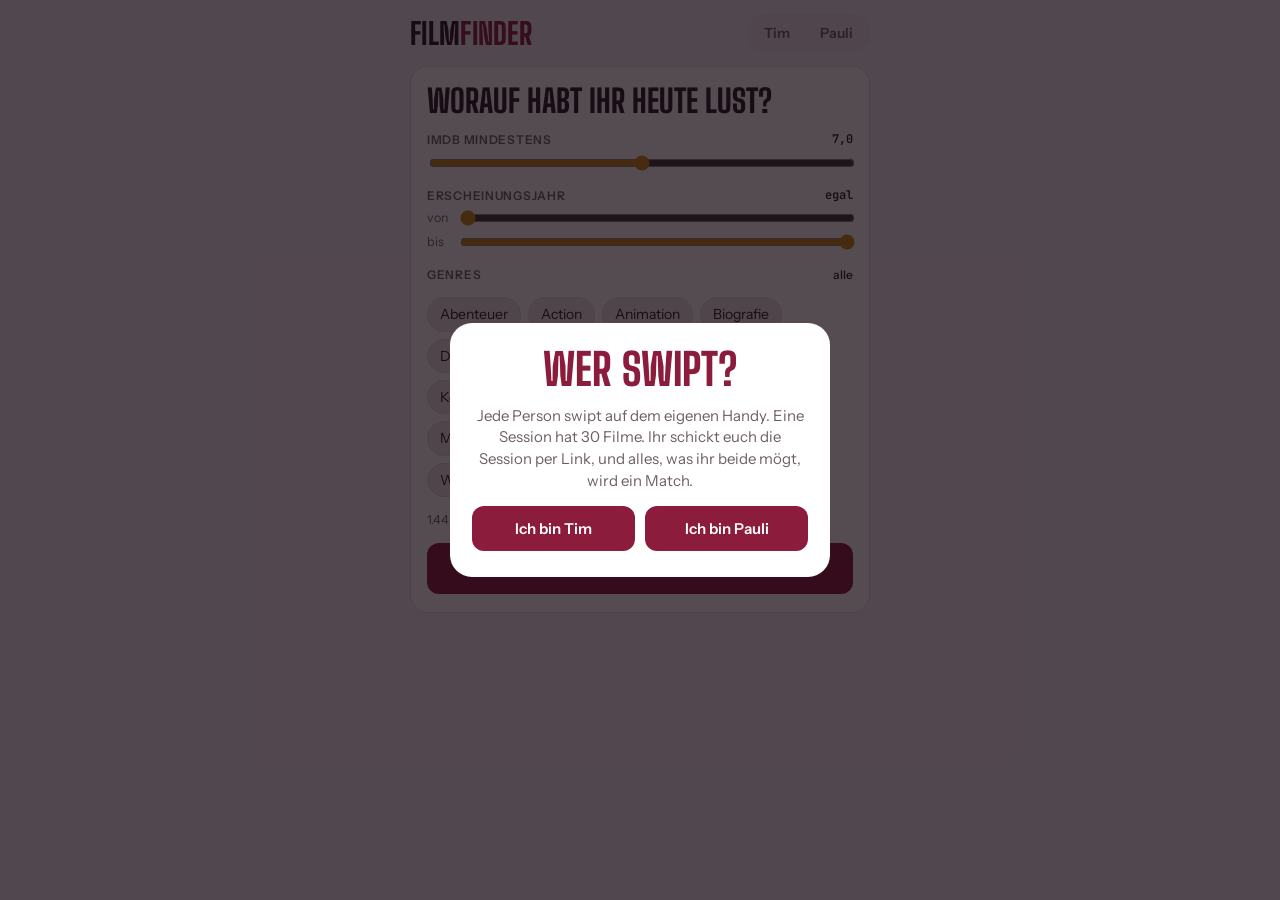
